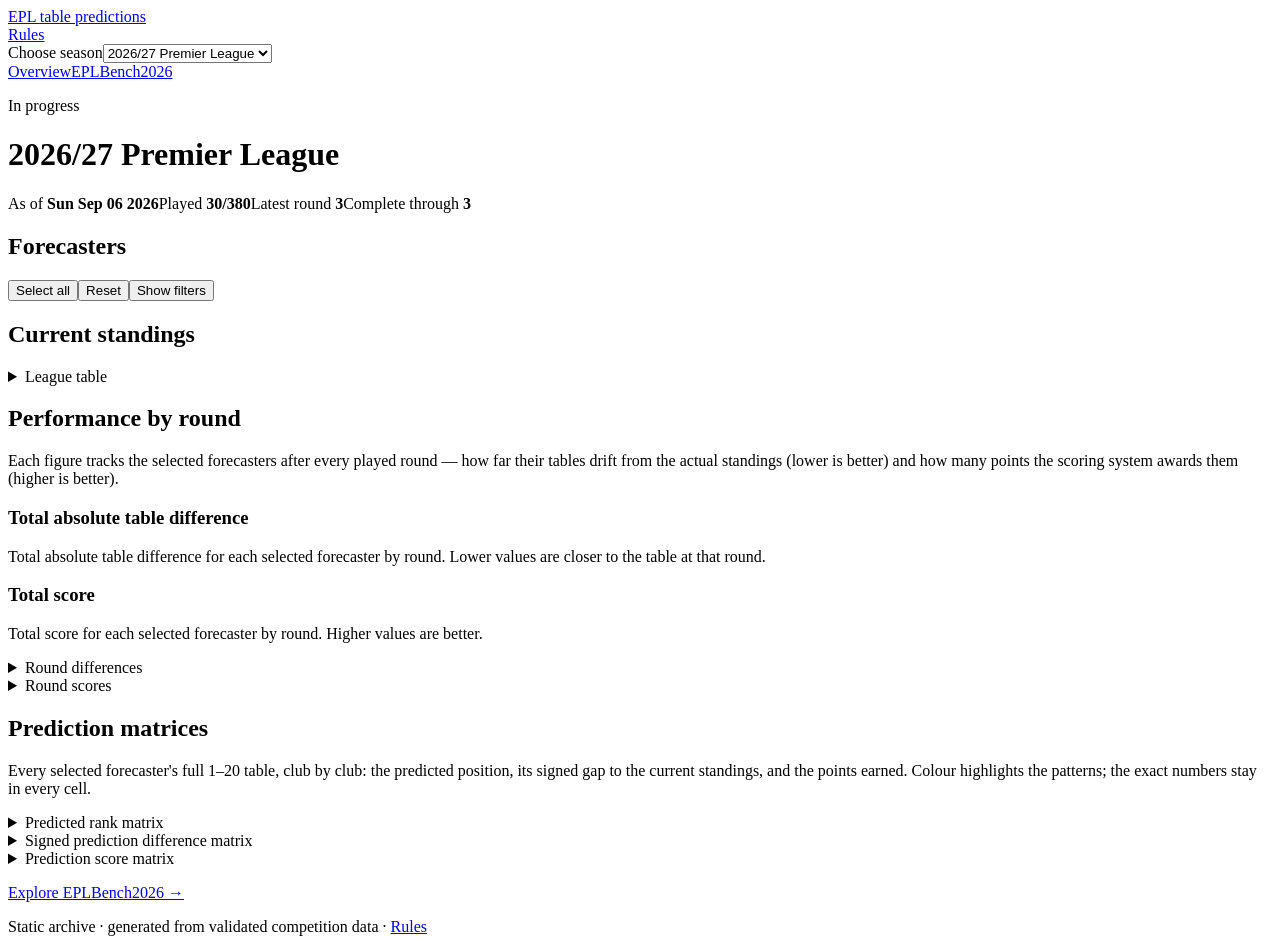
==== seasons/2026-2027/index.html @ a7e426aa "[pages] Deploy site built from 6e72c39" ====
<!DOCTYPE html><html lang="en"><head><meta charset="UTF-8"><meta name="viewport" content="width=device-width"><meta name="description" content="A static archive of Premier League table predictions."><title>2026/27 Premier League</title><link rel="stylesheet" href="/football-predictions-web/_astro/global.COvvmiIE.css"></head><body><header class="site-header"><a class="brand" href="/football-predictions-web/" aria-label="EPL table predictions home">EPL <span>table predictions</span></a><div class="header-actions"><nav class="site-nav" aria-label="Site"><a href="/football-predictions-web/rules/">Rules</a></nav><label class="season-nav"><span class="sr-only">Choose season</span><select data-season-selector><option value="/football-predictions-web/">Choose season</option><option value="/football-predictions-web/seasons/2026-2027/" selected>2026/27 Premier League</option><option value="/football-predictions-web/seasons/2025-2026/">2025/26 Premier League</option><option value="/football-predictions-web/seasons/2024-2025/">2024/25 Premier League</option><option value="/football-predictions-web/seasons/2023-2024/">2023/24 Premier League</option><option value="/football-predictions-web/seasons/2022-2023/">2022/23 Premier League</option><option value="/football-predictions-web/seasons/2020-2021/">2020/21 Premier League</option><option value="/football-predictions-web/seasons/2015-2016/">2015/16 Premier League</option><option value="/football-predictions-web/seasons/2014-2015/">2014/15 Premier League</option><option value="/football-predictions-web/seasons/2013-2014/">2013/14 Premier League</option></select></label></div></header><main><nav class="page-nav" aria-label="Season sections"><a href="/football-predictions-web/seasons/2026-2027/#overview">Overview</a><a href="/football-predictions-web/seasons/2026-2027/ai/">EPLBench2026</a></nav><header id="overview"><p class="eyebrow">In progress</p><h1>2026/27 Premier League</h1><div class="summary"><span>As of <strong>Sun Sep 06 2026</strong></span><span>Played <strong>30/380</strong></span><span>Latest round <strong>3</strong></span><span>Complete through <strong>3</strong></span></div></header><section class="controls" aria-labelledby="forecaster-heading"><div class="actions"><h2 id="forecaster-heading" class="sr-only">Forecasters</h2><button type="button" data-select-all>Select all</button><button type="button" data-reset>Reset</button><button type="button" data-drawer aria-expanded="false" aria-controls="forecaster-filters">Show filters</button></div><div id="forecaster-filters" class="groups" data-forecasters data-default="human" data-valid="nick,joel,tom,m-a,tildsy,mitch,pat,ken,pedro,gemini,last-year,ai-anthropic-claude-opus-4-8,ai-anthropic-claude-opus-5-anthropic-claude-opus-5,ai-google-gemini-3-7-flash,ai-moonshotai-kimi-k3,ai-anthropic-claude-opus-5-old-anthropic-claude-opus-5,ai-openai-gpt-5-5,ai-openai-gpt-5-6-sol,ai-openai-gpt-5-6-terra,ai-qwen-qwen3-8-2-4t-a95b,ai-x-ai-grok-4-5,ai-x-ai-grok-4-6,ai-z-ai-glm-5-3" hidden><fieldset class="group"><legend>Humans</legend><div class="group-actions"><button type="button" data-group-select="human">All</button><button type="button" data-group-clear="human">Clear</button></div><label><input type="checkbox" value="nick" data-forecaster-group="human" checked> Nick</label><label><input type="checkbox" value="joel" data-forecaster-group="human" checked> Joel</label><label><input type="checkbox" value="tom" data-forecaster-group="human" checked> Tom</label><label><input type="checkbox" value="m-a" data-forecaster-group="human" checked> M-A</label><label><input type="checkbox" value="tildsy" data-forecaster-group="human" checked> Tildsy</label><label><input type="checkbox" value="mitch" data-forecaster-group="human" checked> Mitch</label><label><input type="checkbox" value="pat" data-forecaster-group="human" checked> Pat</label><label><input type="checkbox" value="ken" data-forecaster-group="human" checked> Ken</label><label><input type="checkbox" value="pedro" data-forecaster-group="human" checked> Pedro</label></fieldset><fieldset class="group"><legend>Historical reference</legend><div class="group-actions"><button type="button" data-group-select="historical">All</button><button type="button" data-group-clear="historical">Clear</button></div><label><input type="checkbox" value="last-year" data-forecaster-group="historical"> Last Year</label></fieldset><fieldset class="group"><legend>AI forecasts</legend><div class="group-actions"><button type="button" data-group-select="ai">All</button><button type="button" data-group-clear="ai">Clear</button></div><label><input type="checkbox" value="gemini" data-forecaster-group="ai"> Gemini</label><label title="Anthropic: Claude Opus 4.8 · run anthropic--claude-opus-4.8"><input type="checkbox" value="ai-anthropic-claude-opus-4-8" data-forecaster-group="ai"> Opus 4.8<span class="sr-only"> (Anthropic: Claude Opus 4.8)</span></label><label title="Claude Opus 5 · run anthropic--claude-opus-5"><input type="checkbox" value="ai-anthropic-claude-opus-5-anthropic-claude-opus-5" data-forecaster-group="ai"> Opus 5<span class="sr-only"> (Claude Opus 5)</span></label><label title="Google: Gemini 3.7 Flash · run google--gemini-3.7-flash"><input type="checkbox" value="ai-google-gemini-3-7-flash" data-forecaster-group="ai"> Gemini 3.7 Flash<span class="sr-only"> (Google: Gemini 3.7 Flash)</span></label><label title="MoonshotAI: Kimi K3 · run moonshotai--kimi-k3"><input type="checkbox" value="ai-moonshotai-kimi-k3" data-forecaster-group="ai"> Kimi K3<span class="sr-only"> (MoonshotAI: Kimi K3)</span></label><label title="Claude Opus 5 (earlier run) · run old--anthropic--claude-opus-5"><input type="checkbox" value="ai-anthropic-claude-opus-5-old-anthropic-claude-opus-5" data-forecaster-group="ai"> Opus 5†<span class="sr-only"> (Claude Opus 5 (earlier run))</span></label><label title="OpenAI: GPT-5.5 · run openai--gpt-5.5"><input type="checkbox" value="ai-openai-gpt-5-5" data-forecaster-group="ai"> GPT-5.5<span class="sr-only"> (OpenAI: GPT-5.5)</span></label><label title="OpenAI: GPT-5.6 Sol · run openai--gpt-5.6-sol"><input type="checkbox" value="ai-openai-gpt-5-6-sol" data-forecaster-group="ai"> GPT-5.6 Sol<span class="sr-only"> (OpenAI: GPT-5.6 Sol)</span></label><label title="OpenAI: GPT-5.6 Terra · run openai--gpt-5.6-terra"><input type="checkbox" value="ai-openai-gpt-5-6-terra" data-forecaster-group="ai"> GPT-5.6 Terra<span class="sr-only"> (OpenAI: GPT-5.6 Terra)</span></label><label title="Qwen: Qwen3.8 2.4T A95B · run qwen--qwen3.8-2.4t-a95b"><input type="checkbox" value="ai-qwen-qwen3-8-2-4t-a95b" data-forecaster-group="ai"> Qwen3.8 2.4T<span class="sr-only"> (Qwen: Qwen3.8 2.4T A95B)</span></label><label title="SpaceXAI: Grok 4.5 · run x-ai--grok-4.5"><input type="checkbox" value="ai-x-ai-grok-4-5" data-forecaster-group="ai"> Grok 4.5<span class="sr-only"> (SpaceXAI: Grok 4.5)</span></label><label title="SpaceXAI: Grok 4.6 · run x-ai--grok-4.6"><input type="checkbox" value="ai-x-ai-grok-4-6" data-forecaster-group="ai"> Grok 4.6<span class="sr-only"> (SpaceXAI: Grok 4.6)</span></label><label title="Z.ai: GLM 5.3 · run z-ai--glm-5.3"><input type="checkbox" value="ai-z-ai-glm-5-3" data-forecaster-group="ai"> GLM 5.3<span class="sr-only"> (Z.ai: GLM 5.3)</span></label></fieldset></div><p class="live" aria-live="polite" data-announcement></p></section><section aria-labelledby="standings-title"><h2 id="standings-title">Current standings</h2><details class="table-disclosure"><summary>League table</summary><div class="table-wrap standings-table-wrap" role="region" aria-label="Current league standings" tabindex="0"><table class="standings-table"><caption>Current league standings as of Sun Sep 06 2026</caption><thead><tr><th scope="col">Rank</th><th scope="col">Team</th><th scope="col">Played</th><th scope="col">W</th><th scope="col">D</th><th scope="col">L</th><th scope="col">GF</th><th scope="col">GA</th><th scope="col">GD</th><th scope="col">Points</th></tr></thead><tbody><tr><td>1</td><th scope="row">Manchester City</th><td>3</td><td>3</td><td>0</td><td>0</td><td>7</td><td>2</td><td>5</td><td><strong>9</strong></td></tr><tr><td>2</td><th scope="row">Arsenal</th><td>3</td><td>3</td><td>0</td><td>0</td><td>6</td><td>1</td><td>5</td><td><strong>9</strong></td></tr><tr><td>3</td><th scope="row">Hull City</th><td>3</td><td>2</td><td>1</td><td>0</td><td>3</td><td>0</td><td>3</td><td><strong>7</strong></td></tr><tr><td>4</td><th scope="row">Chelsea</th><td>3</td><td>2</td><td>0</td><td>1</td><td>8</td><td>7</td><td>1</td><td><strong>6</strong></td></tr><tr><td>5</td><th scope="row">Brentford</th><td>3</td><td>1</td><td>2</td><td>0</td><td>5</td><td>2</td><td>3</td><td><strong>5</strong></td></tr><tr><td>6</td><th scope="row">Liverpool</th><td>3</td><td>1</td><td>2</td><td>0</td><td>6</td><td>4</td><td>2</td><td><strong>5</strong></td></tr><tr><td>7</td><th scope="row">Newcastle United</th><td>3</td><td>1</td><td>2</td><td>0</td><td>6</td><td>4</td><td>2</td><td><strong>5</strong></td></tr><tr><td>8</td><th scope="row">Everton</th><td>3</td><td>1</td><td>2</td><td>0</td><td>5</td><td>3</td><td>2</td><td><strong>5</strong></td></tr><tr><td>9</td><th scope="row">Leeds United</th><td>3</td><td>1</td><td>2</td><td>0</td><td>3</td><td>2</td><td>1</td><td><strong>5</strong></td></tr><tr><td>10</td><th scope="row">Brighton &amp; Hove Albion</th><td>3</td><td>1</td><td>1</td><td>1</td><td>8</td><td>5</td><td>3</td><td><strong>4</strong></td></tr><tr><td>11</td><th scope="row">Manchester United</th><td>3</td><td>1</td><td>1</td><td>1</td><td>7</td><td>6</td><td>1</td><td><strong>4</strong></td></tr><tr><td>12</td><th scope="row">Sunderland</th><td>3</td><td>1</td><td>1</td><td>1</td><td>3</td><td>3</td><td>0</td><td><strong>4</strong></td></tr><tr><td>13</td><th scope="row">Crystal Palace</th><td>3</td><td>1</td><td>0</td><td>2</td><td>4</td><td>8</td><td>-4</td><td><strong>3</strong></td></tr><tr><td>14</td><th scope="row">Ipswich Town</th><td>3</td><td>1</td><td>0</td><td>2</td><td>4</td><td>8</td><td>-4</td><td><strong>3</strong></td></tr><tr><td>15</td><th scope="row">AFC Bournemouth</th><td>3</td><td>0</td><td>2</td><td>1</td><td>4</td><td>5</td><td>-1</td><td><strong>2</strong></td></tr><tr><td>16</td><th scope="row">Nottingham Forest</th><td>3</td><td>0</td><td>2</td><td>1</td><td>2</td><td>3</td><td>-1</td><td><strong>2</strong></td></tr><tr><td>17</td><th scope="row">Aston Villa</th><td>3</td><td>0</td><td>1</td><td>2</td><td>0</td><td>5</td><td>-5</td><td><strong>1</strong></td></tr><tr><td>18</td><th scope="row">Tottenham Hotspur</th><td>3</td><td>0</td><td>1</td><td>2</td><td>0</td><td>5</td><td>-5</td><td><strong>1</strong></td></tr><tr><td>19</td><th scope="row">Fulham</th><td>3</td><td>0</td><td>0</td><td>3</td><td>4</td><td>7</td><td>-3</td><td><strong>0</strong></td></tr><tr><td>20</td><th scope="row">Coventry City</th><td>3</td><td>0</td><td>0</td><td>3</td><td>0</td><td>5</td><td>-5</td><td><strong>0</strong></td></tr></tbody></table></div></details></section><section aria-labelledby="charts-title"><h2 id="charts-title">Performance by round</h2><p>Each figure tracks the selected forecasters after every played round — how far their tables drift from the actual standings (lower is better) and how many points the scoring system awards them (higher is better).</p><div class="split"><div><h3>Total absolute table difference</h3><p class="sr-only" id="difference-description">Total absolute table difference for each selected forecaster by round. Lower values are closer to the table at that round.</p><div class="card chart" role="group" aria-label="Total absolute table difference by round" aria-describedby="difference-description" data-chart="difference" data-rounds="[{&quot;round&quot;:1,&quot;complete&quot;:true,&quot;absoluteDifference&quot;:{&quot;nick&quot;:130,&quot;joel&quot;:136,&quot;tom&quot;:126,&quot;m-a&quot;:136,&quot;tildsy&quot;:130,&quot;mitch&quot;:126,&quot;pat&quot;:116,&quot;ken&quot;:130,&quot;pedro&quot;:130,&quot;gemini&quot;:128,&quot;last-year&quot;:120,&quot;ai-anthropic-claude-opus-4-8&quot;:134,&quot;ai-anthropic-claude-opus-5-anthropic-claude-opus-5&quot;:114,&quot;ai-google-gemini-3-7-flash&quot;:130,&quot;ai-moonshotai-kimi-k3&quot;:122,&quot;ai-anthropic-claude-opus-5-old-anthropic-claude-opus-5&quot;:128,&quot;ai-openai-gpt-5-5&quot;:130,&quot;ai-openai-gpt-5-6-sol&quot;:128,&quot;ai-openai-gpt-5-6-terra&quot;:134,&quot;ai-qwen-qwen3-8-2-4t-a95b&quot;:132,&quot;ai-x-ai-grok-4-5&quot;:134,&quot;ai-x-ai-grok-4-6&quot;:134,&quot;ai-z-ai-glm-5-3&quot;:114},&quot;totalScores&quot;:{&quot;nick&quot;:811,&quot;joel&quot;:785,&quot;tom&quot;:872,&quot;m-a&quot;:799,&quot;tildsy&quot;:836,&quot;mitch&quot;:918,&quot;pat&quot;:983,&quot;ken&quot;:828,&quot;pedro&quot;:788,&quot;gemini&quot;:854,&quot;last-year&quot;:928,&quot;ai-anthropic-claude-opus-4-8&quot;:814,&quot;ai-anthropic-claude-opus-5-anthropic-claude-opus-5&quot;:965,&quot;ai-google-gemini-3-7-flash&quot;:860,&quot;ai-moonshotai-kimi-k3&quot;:902,&quot;ai-anthropic-claude-opus-5-old-anthropic-claude-opus-5&quot;:837,&quot;ai-openai-gpt-5-5&quot;:855,&quot;ai-openai-gpt-5-6-sol&quot;:839,&quot;ai-openai-gpt-5-6-terra&quot;:798,&quot;ai-qwen-qwen3-8-2-4t-a95b&quot;:828,&quot;ai-x-ai-grok-4-5&quot;:813,&quot;ai-x-ai-grok-4-6&quot;:810,&quot;ai-z-ai-glm-5-3&quot;:987}},{&quot;round&quot;:2,&quot;complete&quot;:true,&quot;absoluteDifference&quot;:{&quot;nick&quot;:114,&quot;joel&quot;:112,&quot;tom&quot;:100,&quot;m-a&quot;:106,&quot;tildsy&quot;:114,&quot;mitch&quot;:106,&quot;pat&quot;:110,&quot;ken&quot;:112,&quot;pedro&quot;:110,&quot;gemini&quot;:110,&quot;last-year&quot;:110,&quot;ai-anthropic-claude-opus-4-8&quot;:112,&quot;ai-anthropic-claude-opus-5-anthropic-claude-opus-5&quot;:102,&quot;ai-google-gemini-3-7-flash&quot;:110,&quot;ai-moonshotai-kimi-k3&quot;:104,&quot;ai-anthropic-claude-opus-5-old-anthropic-claude-opus-5&quot;:112,&quot;ai-openai-gpt-5-5&quot;:110,&quot;ai-openai-gpt-5-6-sol&quot;:108,&quot;ai-openai-gpt-5-6-terra&quot;:112,&quot;ai-qwen-qwen3-8-2-4t-a95b&quot;:102,&quot;ai-x-ai-grok-4-5&quot;:104,&quot;ai-x-ai-grok-4-6&quot;:116,&quot;ai-z-ai-glm-5-3&quot;:102},&quot;totalScores&quot;:{&quot;nick&quot;:945,&quot;joel&quot;:905,&quot;tom&quot;:1076,&quot;m-a&quot;:1008,&quot;tildsy&quot;:944,&quot;mitch&quot;:1030,&quot;pat&quot;:953,&quot;ken&quot;:918,&quot;pedro&quot;:985,&quot;gemini&quot;:972,&quot;last-year&quot;:934,&quot;ai-anthropic-claude-opus-4-8&quot;:960,&quot;ai-anthropic-claude-opus-5-anthropic-claude-opus-5&quot;:1032,&quot;ai-google-gemini-3-7-flash&quot;:1013,&quot;ai-moonshotai-kimi-k3&quot;:1013,&quot;ai-anthropic-claude-opus-5-old-anthropic-claude-opus-5&quot;:971,&quot;ai-openai-gpt-5-5&quot;:1016,&quot;ai-openai-gpt-5-6-sol&quot;:1010,&quot;ai-openai-gpt-5-6-terra&quot;:1007,&quot;ai-qwen-qwen3-8-2-4t-a95b&quot;:1072,&quot;ai-x-ai-grok-4-5&quot;:1030,&quot;ai-x-ai-grok-4-6&quot;:965,&quot;ai-z-ai-glm-5-3&quot;:991}},{&quot;round&quot;:3,&quot;complete&quot;:true,&quot;absoluteDifference&quot;:{&quot;nick&quot;:110,&quot;joel&quot;:92,&quot;tom&quot;:90,&quot;m-a&quot;:92,&quot;tildsy&quot;:98,&quot;mitch&quot;:102,&quot;pat&quot;:100,&quot;ken&quot;:94,&quot;pedro&quot;:108,&quot;gemini&quot;:98,&quot;last-year&quot;:100,&quot;ai-anthropic-claude-opus-4-8&quot;:98,&quot;ai-anthropic-claude-opus-5-anthropic-claude-opus-5&quot;:94,&quot;ai-google-gemini-3-7-flash&quot;:96,&quot;ai-moonshotai-kimi-k3&quot;:88,&quot;ai-anthropic-claude-opus-5-old-anthropic-claude-opus-5&quot;:98,&quot;ai-openai-gpt-5-5&quot;:96,&quot;ai-openai-gpt-5-6-sol&quot;:98,&quot;ai-openai-gpt-5-6-terra&quot;:100,&quot;ai-qwen-qwen3-8-2-4t-a95b&quot;:86,&quot;ai-x-ai-grok-4-5&quot;:92,&quot;ai-x-ai-grok-4-6&quot;:102,&quot;ai-z-ai-glm-5-3&quot;:92},&quot;totalScores&quot;:{&quot;nick&quot;:932,&quot;joel&quot;:1073,&quot;tom&quot;:1148,&quot;m-a&quot;:1095,&quot;tildsy&quot;:1041,&quot;mitch&quot;:982,&quot;pat&quot;:990,&quot;ken&quot;:1099,&quot;pedro&quot;:944,&quot;gemini&quot;:1047,&quot;last-year&quot;:1016,&quot;ai-anthropic-claude-opus-4-8&quot;:1040,&quot;ai-anthropic-claude-opus-5-anthropic-claude-opus-5&quot;:1055,&quot;ai-google-gemini-3-7-flash&quot;:1048,&quot;ai-moonshotai-kimi-k3&quot;:1121,&quot;ai-anthropic-claude-opus-5-old-anthropic-claude-opus-5&quot;:1026,&quot;ai-openai-gpt-5-5&quot;:1052,&quot;ai-openai-gpt-5-6-sol&quot;:1006,&quot;ai-openai-gpt-5-6-terra&quot;:997,&quot;ai-qwen-qwen3-8-2-4t-a95b&quot;:1155,&quot;ai-x-ai-grok-4-5&quot;:1099,&quot;ai-x-ai-grok-4-6&quot;:990,&quot;ai-z-ai-glm-5-3&quot;:1057}}]" data-forecasters="[{&quot;id&quot;:&quot;nick&quot;,&quot;label&quot;:&quot;Nick&quot;,&quot;kind&quot;:&quot;human&quot;,&quot;order&quot;:1,&quot;source&quot;:&quot;predictions&quot;},{&quot;id&quot;:&quot;joel&quot;,&quot;label&quot;:&quot;Joel&quot;,&quot;kind&quot;:&quot;human&quot;,&quot;order&quot;:3,&quot;source&quot;:&quot;predictions&quot;},{&quot;id&quot;:&quot;tom&quot;,&quot;label&quot;:&quot;Tom&quot;,&quot;kind&quot;:&quot;human&quot;,&quot;order&quot;:10,&quot;source&quot;:&quot;predictions&quot;},{&quot;id&quot;:&quot;m-a&quot;,&quot;label&quot;:&quot;M-A&quot;,&quot;kind&quot;:&quot;human&quot;,&quot;order&quot;:9,&quot;source&quot;:&quot;predictions&quot;},{&quot;id&quot;:&quot;tildsy&quot;,&quot;label&quot;:&quot;Tildsy&quot;,&quot;kind&quot;:&quot;human&quot;,&quot;order&quot;:15,&quot;source&quot;:&quot;predictions&quot;},{&quot;id&quot;:&quot;mitch&quot;,&quot;label&quot;:&quot;Mitch&quot;,&quot;kind&quot;:&quot;human&quot;,&quot;order&quot;:11,&quot;source&quot;:&quot;predictions&quot;},{&quot;id&quot;:&quot;pat&quot;,&quot;label&quot;:&quot;Pat&quot;,&quot;kind&quot;:&quot;human&quot;,&quot;order&quot;:12,&quot;source&quot;:&quot;predictions&quot;},{&quot;id&quot;:&quot;ken&quot;,&quot;label&quot;:&quot;Ken&quot;,&quot;kind&quot;:&quot;human&quot;,&quot;order&quot;:13,&quot;source&quot;:&quot;predictions&quot;},{&quot;id&quot;:&quot;pedro&quot;,&quot;label&quot;:&quot;Pedro&quot;,&quot;kind&quot;:&quot;human&quot;,&quot;order&quot;:14,&quot;source&quot;:&quot;predictions&quot;},{&quot;id&quot;:&quot;gemini&quot;,&quot;label&quot;:&quot;Gemini&quot;,&quot;kind&quot;:&quot;ai&quot;,&quot;order&quot;:25,&quot;source&quot;:&quot;predictions&quot;},{&quot;id&quot;:&quot;last-year&quot;,&quot;label&quot;:&quot;Last Year&quot;,&quot;kind&quot;:&quot;historical&quot;,&quot;order&quot;:23,&quot;source&quot;:&quot;predictions&quot;},{&quot;id&quot;:&quot;ai-anthropic-claude-opus-4-8&quot;,&quot;label&quot;:&quot;Opus 4.8&quot;,&quot;kind&quot;:&quot;ai&quot;,&quot;order&quot;:26,&quot;source&quot;:&quot;ai&quot;,&quot;runId&quot;:&quot;anthropic--claude-opus-4.8&quot;,&quot;shortName&quot;:&quot;Opus 4.8&quot;,&quot;fullLabel&quot;:&quot;Anthropic: Claude Opus 4.8&quot;},{&quot;id&quot;:&quot;ai-anthropic-claude-opus-5-anthropic-claude-opus-5&quot;,&quot;label&quot;:&quot;Opus 5&quot;,&quot;kind&quot;:&quot;ai&quot;,&quot;order&quot;:27,&quot;source&quot;:&quot;ai&quot;,&quot;runId&quot;:&quot;anthropic--claude-opus-5&quot;,&quot;shortName&quot;:&quot;Opus 5&quot;,&quot;fullLabel&quot;:&quot;Claude Opus 5&quot;},{&quot;id&quot;:&quot;ai-google-gemini-3-7-flash&quot;,&quot;label&quot;:&quot;Gemini 3.7 Flash&quot;,&quot;kind&quot;:&quot;ai&quot;,&quot;order&quot;:29,&quot;source&quot;:&quot;ai&quot;,&quot;runId&quot;:&quot;google--gemini-3.7-flash&quot;,&quot;shortName&quot;:&quot;Gemini 3.7 Flash&quot;,&quot;fullLabel&quot;:&quot;Google: Gemini 3.7 Flash&quot;},{&quot;id&quot;:&quot;ai-moonshotai-kimi-k3&quot;,&quot;label&quot;:&quot;Kimi K3&quot;,&quot;kind&quot;:&quot;ai&quot;,&quot;order&quot;:30,&quot;source&quot;:&quot;ai&quot;,&quot;runId&quot;:&quot;moonshotai--kimi-k3&quot;,&quot;shortName&quot;:&quot;Kimi K3&quot;,&quot;fullLabel&quot;:&quot;MoonshotAI: Kimi K3&quot;},{&quot;id&quot;:&quot;ai-anthropic-claude-opus-5-old-anthropic-claude-opus-5&quot;,&quot;label&quot;:&quot;Opus 5†&quot;,&quot;kind&quot;:&quot;ai&quot;,&quot;order&quot;:28,&quot;source&quot;:&quot;ai&quot;,&quot;runId&quot;:&quot;old--anthropic--claude-opus-5&quot;,&quot;shortName&quot;:&quot;Opus 5†&quot;,&quot;fullLabel&quot;:&quot;Claude Opus 5 (earlier run)&quot;},{&quot;id&quot;:&quot;ai-openai-gpt-5-5&quot;,&quot;label&quot;:&quot;GPT-5.5&quot;,&quot;kind&quot;:&quot;ai&quot;,&quot;order&quot;:31,&quot;source&quot;:&quot;ai&quot;,&quot;runId&quot;:&quot;openai--gpt-5.5&quot;,&quot;shortName&quot;:&quot;GPT-5.5&quot;,&quot;fullLabel&quot;:&quot;OpenAI: GPT-5.5&quot;},{&quot;id&quot;:&quot;ai-openai-gpt-5-6-sol&quot;,&quot;label&quot;:&quot;GPT-5.6 Sol&quot;,&quot;kind&quot;:&quot;ai&quot;,&quot;order&quot;:32,&quot;source&quot;:&quot;ai&quot;,&quot;runId&quot;:&quot;openai--gpt-5.6-sol&quot;,&quot;shortName&quot;:&quot;GPT-5.6 Sol&quot;,&quot;fullLabel&quot;:&quot;OpenAI: GPT-5.6 Sol&quot;},{&quot;id&quot;:&quot;ai-openai-gpt-5-6-terra&quot;,&quot;label&quot;:&quot;GPT-5.6 Terra&quot;,&quot;kind&quot;:&quot;ai&quot;,&quot;order&quot;:33,&quot;source&quot;:&quot;ai&quot;,&quot;runId&quot;:&quot;openai--gpt-5.6-terra&quot;,&quot;shortName&quot;:&quot;GPT-5.6 Terra&quot;,&quot;fullLabel&quot;:&quot;OpenAI: GPT-5.6 Terra&quot;},{&quot;id&quot;:&quot;ai-qwen-qwen3-8-2-4t-a95b&quot;,&quot;label&quot;:&quot;Qwen3.8 2.4T&quot;,&quot;kind&quot;:&quot;ai&quot;,&quot;order&quot;:34,&quot;source&quot;:&quot;ai&quot;,&quot;runId&quot;:&quot;qwen--qwen3.8-2.4t-a95b&quot;,&quot;shortName&quot;:&quot;Qwen3.8 2.4T&quot;,&quot;fullLabel&quot;:&quot;Qwen: Qwen3.8 2.4T A95B&quot;},{&quot;id&quot;:&quot;ai-x-ai-grok-4-5&quot;,&quot;label&quot;:&quot;Grok 4.5&quot;,&quot;kind&quot;:&quot;ai&quot;,&quot;order&quot;:35,&quot;source&quot;:&quot;ai&quot;,&quot;runId&quot;:&quot;x-ai--grok-4.5&quot;,&quot;shortName&quot;:&quot;Grok 4.5&quot;,&quot;fullLabel&quot;:&quot;SpaceXAI: Grok 4.5&quot;},{&quot;id&quot;:&quot;ai-x-ai-grok-4-6&quot;,&quot;label&quot;:&quot;Grok 4.6&quot;,&quot;kind&quot;:&quot;ai&quot;,&quot;order&quot;:36,&quot;source&quot;:&quot;ai&quot;,&quot;runId&quot;:&quot;x-ai--grok-4.6&quot;,&quot;shortName&quot;:&quot;Grok 4.6&quot;,&quot;fullLabel&quot;:&quot;SpaceXAI: Grok 4.6&quot;},{&quot;id&quot;:&quot;ai-z-ai-glm-5-3&quot;,&quot;label&quot;:&quot;GLM 5.3&quot;,&quot;kind&quot;:&quot;ai&quot;,&quot;order&quot;:37,&quot;source&quot;:&quot;ai&quot;,&quot;runId&quot;:&quot;z-ai--glm-5.3&quot;,&quot;shortName&quot;:&quot;GLM 5.3&quot;,&quot;fullLabel&quot;:&quot;Z.ai: GLM 5.3&quot;}]"></div></div><div><h3>Total score</h3><p class="sr-only" id="score-description">Total score for each selected forecaster by round. Higher values are better.</p><div class="card chart" role="group" aria-label="Total score by round" aria-describedby="score-description" data-chart="score" data-rounds="[{&quot;round&quot;:1,&quot;complete&quot;:true,&quot;absoluteDifference&quot;:{&quot;nick&quot;:130,&quot;joel&quot;:136,&quot;tom&quot;:126,&quot;m-a&quot;:136,&quot;tildsy&quot;:130,&quot;mitch&quot;:126,&quot;pat&quot;:116,&quot;ken&quot;:130,&quot;pedro&quot;:130,&quot;gemini&quot;:128,&quot;last-year&quot;:120,&quot;ai-anthropic-claude-opus-4-8&quot;:134,&quot;ai-anthropic-claude-opus-5-anthropic-claude-opus-5&quot;:114,&quot;ai-google-gemini-3-7-flash&quot;:130,&quot;ai-moonshotai-kimi-k3&quot;:122,&quot;ai-anthropic-claude-opus-5-old-anthropic-claude-opus-5&quot;:128,&quot;ai-openai-gpt-5-5&quot;:130,&quot;ai-openai-gpt-5-6-sol&quot;:128,&quot;ai-openai-gpt-5-6-terra&quot;:134,&quot;ai-qwen-qwen3-8-2-4t-a95b&quot;:132,&quot;ai-x-ai-grok-4-5&quot;:134,&quot;ai-x-ai-grok-4-6&quot;:134,&quot;ai-z-ai-glm-5-3&quot;:114},&quot;totalScores&quot;:{&quot;nick&quot;:811,&quot;joel&quot;:785,&quot;tom&quot;:872,&quot;m-a&quot;:799,&quot;tildsy&quot;:836,&quot;mitch&quot;:918,&quot;pat&quot;:983,&quot;ken&quot;:828,&quot;pedro&quot;:788,&quot;gemini&quot;:854,&quot;last-year&quot;:928,&quot;ai-anthropic-claude-opus-4-8&quot;:814,&quot;ai-anthropic-claude-opus-5-anthropic-claude-opus-5&quot;:965,&quot;ai-google-gemini-3-7-flash&quot;:860,&quot;ai-moonshotai-kimi-k3&quot;:902,&quot;ai-anthropic-claude-opus-5-old-anthropic-claude-opus-5&quot;:837,&quot;ai-openai-gpt-5-5&quot;:855,&quot;ai-openai-gpt-5-6-sol&quot;:839,&quot;ai-openai-gpt-5-6-terra&quot;:798,&quot;ai-qwen-qwen3-8-2-4t-a95b&quot;:828,&quot;ai-x-ai-grok-4-5&quot;:813,&quot;ai-x-ai-grok-4-6&quot;:810,&quot;ai-z-ai-glm-5-3&quot;:987}},{&quot;round&quot;:2,&quot;complete&quot;:true,&quot;absoluteDifference&quot;:{&quot;nick&quot;:114,&quot;joel&quot;:112,&quot;tom&quot;:100,&quot;m-a&quot;:106,&quot;tildsy&quot;:114,&quot;mitch&quot;:106,&quot;pat&quot;:110,&quot;ken&quot;:112,&quot;pedro&quot;:110,&quot;gemini&quot;:110,&quot;last-year&quot;:110,&quot;ai-anthropic-claude-opus-4-8&quot;:112,&quot;ai-anthropic-claude-opus-5-anthropic-claude-opus-5&quot;:102,&quot;ai-google-gemini-3-7-flash&quot;:110,&quot;ai-moonshotai-kimi-k3&quot;:104,&quot;ai-anthropic-claude-opus-5-old-anthropic-claude-opus-5&quot;:112,&quot;ai-openai-gpt-5-5&quot;:110,&quot;ai-openai-gpt-5-6-sol&quot;:108,&quot;ai-openai-gpt-5-6-terra&quot;:112,&quot;ai-qwen-qwen3-8-2-4t-a95b&quot;:102,&quot;ai-x-ai-grok-4-5&quot;:104,&quot;ai-x-ai-grok-4-6&quot;:116,&quot;ai-z-ai-glm-5-3&quot;:102},&quot;totalScores&quot;:{&quot;nick&quot;:945,&quot;joel&quot;:905,&quot;tom&quot;:1076,&quot;m-a&quot;:1008,&quot;tildsy&quot;:944,&quot;mitch&quot;:1030,&quot;pat&quot;:953,&quot;ken&quot;:918,&quot;pedro&quot;:985,&quot;gemini&quot;:972,&quot;last-year&quot;:934,&quot;ai-anthropic-claude-opus-4-8&quot;:960,&quot;ai-anthropic-claude-opus-5-anthropic-claude-opus-5&quot;:1032,&quot;ai-google-gemini-3-7-flash&quot;:1013,&quot;ai-moonshotai-kimi-k3&quot;:1013,&quot;ai-anthropic-claude-opus-5-old-anthropic-claude-opus-5&quot;:971,&quot;ai-openai-gpt-5-5&quot;:1016,&quot;ai-openai-gpt-5-6-sol&quot;:1010,&quot;ai-openai-gpt-5-6-terra&quot;:1007,&quot;ai-qwen-qwen3-8-2-4t-a95b&quot;:1072,&quot;ai-x-ai-grok-4-5&quot;:1030,&quot;ai-x-ai-grok-4-6&quot;:965,&quot;ai-z-ai-glm-5-3&quot;:991}},{&quot;round&quot;:3,&quot;complete&quot;:true,&quot;absoluteDifference&quot;:{&quot;nick&quot;:110,&quot;joel&quot;:92,&quot;tom&quot;:90,&quot;m-a&quot;:92,&quot;tildsy&quot;:98,&quot;mitch&quot;:102,&quot;pat&quot;:100,&quot;ken&quot;:94,&quot;pedro&quot;:108,&quot;gemini&quot;:98,&quot;last-year&quot;:100,&quot;ai-anthropic-claude-opus-4-8&quot;:98,&quot;ai-anthropic-claude-opus-5-anthropic-claude-opus-5&quot;:94,&quot;ai-google-gemini-3-7-flash&quot;:96,&quot;ai-moonshotai-kimi-k3&quot;:88,&quot;ai-anthropic-claude-opus-5-old-anthropic-claude-opus-5&quot;:98,&quot;ai-openai-gpt-5-5&quot;:96,&quot;ai-openai-gpt-5-6-sol&quot;:98,&quot;ai-openai-gpt-5-6-terra&quot;:100,&quot;ai-qwen-qwen3-8-2-4t-a95b&quot;:86,&quot;ai-x-ai-grok-4-5&quot;:92,&quot;ai-x-ai-grok-4-6&quot;:102,&quot;ai-z-ai-glm-5-3&quot;:92},&quot;totalScores&quot;:{&quot;nick&quot;:932,&quot;joel&quot;:1073,&quot;tom&quot;:1148,&quot;m-a&quot;:1095,&quot;tildsy&quot;:1041,&quot;mitch&quot;:982,&quot;pat&quot;:990,&quot;ken&quot;:1099,&quot;pedro&quot;:944,&quot;gemini&quot;:1047,&quot;last-year&quot;:1016,&quot;ai-anthropic-claude-opus-4-8&quot;:1040,&quot;ai-anthropic-claude-opus-5-anthropic-claude-opus-5&quot;:1055,&quot;ai-google-gemini-3-7-flash&quot;:1048,&quot;ai-moonshotai-kimi-k3&quot;:1121,&quot;ai-anthropic-claude-opus-5-old-anthropic-claude-opus-5&quot;:1026,&quot;ai-openai-gpt-5-5&quot;:1052,&quot;ai-openai-gpt-5-6-sol&quot;:1006,&quot;ai-openai-gpt-5-6-terra&quot;:997,&quot;ai-qwen-qwen3-8-2-4t-a95b&quot;:1155,&quot;ai-x-ai-grok-4-5&quot;:1099,&quot;ai-x-ai-grok-4-6&quot;:990,&quot;ai-z-ai-glm-5-3&quot;:1057}}]" data-forecasters="[{&quot;id&quot;:&quot;nick&quot;,&quot;label&quot;:&quot;Nick&quot;,&quot;kind&quot;:&quot;human&quot;,&quot;order&quot;:1,&quot;source&quot;:&quot;predictions&quot;},{&quot;id&quot;:&quot;joel&quot;,&quot;label&quot;:&quot;Joel&quot;,&quot;kind&quot;:&quot;human&quot;,&quot;order&quot;:3,&quot;source&quot;:&quot;predictions&quot;},{&quot;id&quot;:&quot;tom&quot;,&quot;label&quot;:&quot;Tom&quot;,&quot;kind&quot;:&quot;human&quot;,&quot;order&quot;:10,&quot;source&quot;:&quot;predictions&quot;},{&quot;id&quot;:&quot;m-a&quot;,&quot;label&quot;:&quot;M-A&quot;,&quot;kind&quot;:&quot;human&quot;,&quot;order&quot;:9,&quot;source&quot;:&quot;predictions&quot;},{&quot;id&quot;:&quot;tildsy&quot;,&quot;label&quot;:&quot;Tildsy&quot;,&quot;kind&quot;:&quot;human&quot;,&quot;order&quot;:15,&quot;source&quot;:&quot;predictions&quot;},{&quot;id&quot;:&quot;mitch&quot;,&quot;label&quot;:&quot;Mitch&quot;,&quot;kind&quot;:&quot;human&quot;,&quot;order&quot;:11,&quot;source&quot;:&quot;predictions&quot;},{&quot;id&quot;:&quot;pat&quot;,&quot;label&quot;:&quot;Pat&quot;,&quot;kind&quot;:&quot;human&quot;,&quot;order&quot;:12,&quot;source&quot;:&quot;predictions&quot;},{&quot;id&quot;:&quot;ken&quot;,&quot;label&quot;:&quot;Ken&quot;,&quot;kind&quot;:&quot;human&quot;,&quot;order&quot;:13,&quot;source&quot;:&quot;predictions&quot;},{&quot;id&quot;:&quot;pedro&quot;,&quot;label&quot;:&quot;Pedro&quot;,&quot;kind&quot;:&quot;human&quot;,&quot;order&quot;:14,&quot;source&quot;:&quot;predictions&quot;},{&quot;id&quot;:&quot;gemini&quot;,&quot;label&quot;:&quot;Gemini&quot;,&quot;kind&quot;:&quot;ai&quot;,&quot;order&quot;:25,&quot;source&quot;:&quot;predictions&quot;},{&quot;id&quot;:&quot;last-year&quot;,&quot;label&quot;:&quot;Last Year&quot;,&quot;kind&quot;:&quot;historical&quot;,&quot;order&quot;:23,&quot;source&quot;:&quot;predictions&quot;},{&quot;id&quot;:&quot;ai-anthropic-claude-opus-4-8&quot;,&quot;label&quot;:&quot;Opus 4.8&quot;,&quot;kind&quot;:&quot;ai&quot;,&quot;order&quot;:26,&quot;source&quot;:&quot;ai&quot;,&quot;runId&quot;:&quot;anthropic--claude-opus-4.8&quot;,&quot;shortName&quot;:&quot;Opus 4.8&quot;,&quot;fullLabel&quot;:&quot;Anthropic: Claude Opus 4.8&quot;},{&quot;id&quot;:&quot;ai-anthropic-claude-opus-5-anthropic-claude-opus-5&quot;,&quot;label&quot;:&quot;Opus 5&quot;,&quot;kind&quot;:&quot;ai&quot;,&quot;order&quot;:27,&quot;source&quot;:&quot;ai&quot;,&quot;runId&quot;:&quot;anthropic--claude-opus-5&quot;,&quot;shortName&quot;:&quot;Opus 5&quot;,&quot;fullLabel&quot;:&quot;Claude Opus 5&quot;},{&quot;id&quot;:&quot;ai-google-gemini-3-7-flash&quot;,&quot;label&quot;:&quot;Gemini 3.7 Flash&quot;,&quot;kind&quot;:&quot;ai&quot;,&quot;order&quot;:29,&quot;source&quot;:&quot;ai&quot;,&quot;runId&quot;:&quot;google--gemini-3.7-flash&quot;,&quot;shortName&quot;:&quot;Gemini 3.7 Flash&quot;,&quot;fullLabel&quot;:&quot;Google: Gemini 3.7 Flash&quot;},{&quot;id&quot;:&quot;ai-moonshotai-kimi-k3&quot;,&quot;label&quot;:&quot;Kimi K3&quot;,&quot;kind&quot;:&quot;ai&quot;,&quot;order&quot;:30,&quot;source&quot;:&quot;ai&quot;,&quot;runId&quot;:&quot;moonshotai--kimi-k3&quot;,&quot;shortName&quot;:&quot;Kimi K3&quot;,&quot;fullLabel&quot;:&quot;MoonshotAI: Kimi K3&quot;},{&quot;id&quot;:&quot;ai-anthropic-claude-opus-5-old-anthropic-claude-opus-5&quot;,&quot;label&quot;:&quot;Opus 5†&quot;,&quot;kind&quot;:&quot;ai&quot;,&quot;order&quot;:28,&quot;source&quot;:&quot;ai&quot;,&quot;runId&quot;:&quot;old--anthropic--claude-opus-5&quot;,&quot;shortName&quot;:&quot;Opus 5†&quot;,&quot;fullLabel&quot;:&quot;Claude Opus 5 (earlier run)&quot;},{&quot;id&quot;:&quot;ai-openai-gpt-5-5&quot;,&quot;label&quot;:&quot;GPT-5.5&quot;,&quot;kind&quot;:&quot;ai&quot;,&quot;order&quot;:31,&quot;source&quot;:&quot;ai&quot;,&quot;runId&quot;:&quot;openai--gpt-5.5&quot;,&quot;shortName&quot;:&quot;GPT-5.5&quot;,&quot;fullLabel&quot;:&quot;OpenAI: GPT-5.5&quot;},{&quot;id&quot;:&quot;ai-openai-gpt-5-6-sol&quot;,&quot;label&quot;:&quot;GPT-5.6 Sol&quot;,&quot;kind&quot;:&quot;ai&quot;,&quot;order&quot;:32,&quot;source&quot;:&quot;ai&quot;,&quot;runId&quot;:&quot;openai--gpt-5.6-sol&quot;,&quot;shortName&quot;:&quot;GPT-5.6 Sol&quot;,&quot;fullLabel&quot;:&quot;OpenAI: GPT-5.6 Sol&quot;},{&quot;id&quot;:&quot;ai-openai-gpt-5-6-terra&quot;,&quot;label&quot;:&quot;GPT-5.6 Terra&quot;,&quot;kind&quot;:&quot;ai&quot;,&quot;order&quot;:33,&quot;source&quot;:&quot;ai&quot;,&quot;runId&quot;:&quot;openai--gpt-5.6-terra&quot;,&quot;shortName&quot;:&quot;GPT-5.6 Terra&quot;,&quot;fullLabel&quot;:&quot;OpenAI: GPT-5.6 Terra&quot;},{&quot;id&quot;:&quot;ai-qwen-qwen3-8-2-4t-a95b&quot;,&quot;label&quot;:&quot;Qwen3.8 2.4T&quot;,&quot;kind&quot;:&quot;ai&quot;,&quot;order&quot;:34,&quot;source&quot;:&quot;ai&quot;,&quot;runId&quot;:&quot;qwen--qwen3.8-2.4t-a95b&quot;,&quot;shortName&quot;:&quot;Qwen3.8 2.4T&quot;,&quot;fullLabel&quot;:&quot;Qwen: Qwen3.8 2.4T A95B&quot;},{&quot;id&quot;:&quot;ai-x-ai-grok-4-5&quot;,&quot;label&quot;:&quot;Grok 4.5&quot;,&quot;kind&quot;:&quot;ai&quot;,&quot;order&quot;:35,&quot;source&quot;:&quot;ai&quot;,&quot;runId&quot;:&quot;x-ai--grok-4.5&quot;,&quot;shortName&quot;:&quot;Grok 4.5&quot;,&quot;fullLabel&quot;:&quot;SpaceXAI: Grok 4.5&quot;},{&quot;id&quot;:&quot;ai-x-ai-grok-4-6&quot;,&quot;label&quot;:&quot;Grok 4.6&quot;,&quot;kind&quot;:&quot;ai&quot;,&quot;order&quot;:36,&quot;source&quot;:&quot;ai&quot;,&quot;runId&quot;:&quot;x-ai--grok-4.6&quot;,&quot;shortName&quot;:&quot;Grok 4.6&quot;,&quot;fullLabel&quot;:&quot;SpaceXAI: Grok 4.6&quot;},{&quot;id&quot;:&quot;ai-z-ai-glm-5-3&quot;,&quot;label&quot;:&quot;GLM 5.3&quot;,&quot;kind&quot;:&quot;ai&quot;,&quot;order&quot;:37,&quot;source&quot;:&quot;ai&quot;,&quot;runId&quot;:&quot;z-ai--glm-5.3&quot;,&quot;shortName&quot;:&quot;GLM 5.3&quot;,&quot;fullLabel&quot;:&quot;Z.ai: GLM 5.3&quot;}]"></div></div></div><div class="split chart-data"><details class="table-disclosure"><summary>Round differences</summary><div class="table-wrap" role="region" aria-label="Absolute-difference data" tabindex="0"><table><caption>Absolute table difference by round and forecaster</caption><thead><tr><th scope="col">Round</th><th scope="col" data-column="nick">Nick</th><th scope="col" data-column="joel">Joel</th><th scope="col" data-column="tom">Tom</th><th scope="col" data-column="m-a">M-A</th><th scope="col" data-column="tildsy">Tildsy</th><th scope="col" data-column="mitch">Mitch</th><th scope="col" data-column="pat">Pat</th><th scope="col" data-column="ken">Ken</th><th scope="col" data-column="pedro">Pedro</th><th scope="col" data-column="gemini">Gemini</th><th scope="col" data-column="last-year">Last Year</th><th scope="col" data-column="ai-anthropic-claude-opus-4-8" title="Anthropic: Claude Opus 4.8 · run anthropic--claude-opus-4.8">Opus 4.8<span class="sr-only"> (Anthropic: Claude Opus 4.8)</span></th><th scope="col" data-column="ai-anthropic-claude-opus-5-anthropic-claude-opus-5" title="Claude Opus 5 · run anthropic--claude-opus-5">Opus 5<span class="sr-only"> (Claude Opus 5)</span></th><th scope="col" data-column="ai-google-gemini-3-7-flash" title="Google: Gemini 3.7 Flash · run google--gemini-3.7-flash">Gemini 3.7 Flash<span class="sr-only"> (Google: Gemini 3.7 Flash)</span></th><th scope="col" data-column="ai-moonshotai-kimi-k3" title="MoonshotAI: Kimi K3 · run moonshotai--kimi-k3">Kimi K3<span class="sr-only"> (MoonshotAI: Kimi K3)</span></th><th scope="col" data-column="ai-anthropic-claude-opus-5-old-anthropic-claude-opus-5" title="Claude Opus 5 (earlier run) · run old--anthropic--claude-opus-5">Opus 5†<span class="sr-only"> (Claude Opus 5 (earlier run))</span></th><th scope="col" data-column="ai-openai-gpt-5-5" title="OpenAI: GPT-5.5 · run openai--gpt-5.5">GPT-5.5<span class="sr-only"> (OpenAI: GPT-5.5)</span></th><th scope="col" data-column="ai-openai-gpt-5-6-sol" title="OpenAI: GPT-5.6 Sol · run openai--gpt-5.6-sol">GPT-5.6 Sol<span class="sr-only"> (OpenAI: GPT-5.6 Sol)</span></th><th scope="col" data-column="ai-openai-gpt-5-6-terra" title="OpenAI: GPT-5.6 Terra · run openai--gpt-5.6-terra">GPT-5.6 Terra<span class="sr-only"> (OpenAI: GPT-5.6 Terra)</span></th><th scope="col" data-column="ai-qwen-qwen3-8-2-4t-a95b" title="Qwen: Qwen3.8 2.4T A95B · run qwen--qwen3.8-2.4t-a95b">Qwen3.8 2.4T<span class="sr-only"> (Qwen: Qwen3.8 2.4T A95B)</span></th><th scope="col" data-column="ai-x-ai-grok-4-5" title="SpaceXAI: Grok 4.5 · run x-ai--grok-4.5">Grok 4.5<span class="sr-only"> (SpaceXAI: Grok 4.5)</span></th><th scope="col" data-column="ai-x-ai-grok-4-6" title="SpaceXAI: Grok 4.6 · run x-ai--grok-4.6">Grok 4.6<span class="sr-only"> (SpaceXAI: Grok 4.6)</span></th><th scope="col" data-column="ai-z-ai-glm-5-3" title="Z.ai: GLM 5.3 · run z-ai--glm-5.3">GLM 5.3<span class="sr-only"> (Z.ai: GLM 5.3)</span></th></tr></thead><tbody><tr><th scope="row">1</th><td data-column="nick">130</td><td data-column="joel">136</td><td data-column="tom">126</td><td data-column="m-a">136</td><td data-column="tildsy">130</td><td data-column="mitch">126</td><td data-column="pat">116</td><td data-column="ken">130</td><td data-column="pedro">130</td><td data-column="gemini">128</td><td data-column="last-year">120</td><td data-column="ai-anthropic-claude-opus-4-8">134</td><td data-column="ai-anthropic-claude-opus-5-anthropic-claude-opus-5">114</td><td data-column="ai-google-gemini-3-7-flash">130</td><td data-column="ai-moonshotai-kimi-k3">122</td><td data-column="ai-anthropic-claude-opus-5-old-anthropic-claude-opus-5">128</td><td data-column="ai-openai-gpt-5-5">130</td><td data-column="ai-openai-gpt-5-6-sol">128</td><td data-column="ai-openai-gpt-5-6-terra">134</td><td data-column="ai-qwen-qwen3-8-2-4t-a95b">132</td><td data-column="ai-x-ai-grok-4-5">134</td><td data-column="ai-x-ai-grok-4-6">134</td><td data-column="ai-z-ai-glm-5-3">114</td></tr><tr><th scope="row">2</th><td data-column="nick">114</td><td data-column="joel">112</td><td data-column="tom">100</td><td data-column="m-a">106</td><td data-column="tildsy">114</td><td data-column="mitch">106</td><td data-column="pat">110</td><td data-column="ken">112</td><td data-column="pedro">110</td><td data-column="gemini">110</td><td data-column="last-year">110</td><td data-column="ai-anthropic-claude-opus-4-8">112</td><td data-column="ai-anthropic-claude-opus-5-anthropic-claude-opus-5">102</td><td data-column="ai-google-gemini-3-7-flash">110</td><td data-column="ai-moonshotai-kimi-k3">104</td><td data-column="ai-anthropic-claude-opus-5-old-anthropic-claude-opus-5">112</td><td data-column="ai-openai-gpt-5-5">110</td><td data-column="ai-openai-gpt-5-6-sol">108</td><td data-column="ai-openai-gpt-5-6-terra">112</td><td data-column="ai-qwen-qwen3-8-2-4t-a95b">102</td><td data-column="ai-x-ai-grok-4-5">104</td><td data-column="ai-x-ai-grok-4-6">116</td><td data-column="ai-z-ai-glm-5-3">102</td></tr><tr><th scope="row">3</th><td data-column="nick">110</td><td data-column="joel">92</td><td data-column="tom">90</td><td data-column="m-a">92</td><td data-column="tildsy">98</td><td data-column="mitch">102</td><td data-column="pat">100</td><td data-column="ken">94</td><td data-column="pedro">108</td><td data-column="gemini">98</td><td data-column="last-year">100</td><td data-column="ai-anthropic-claude-opus-4-8">98</td><td data-column="ai-anthropic-claude-opus-5-anthropic-claude-opus-5">94</td><td data-column="ai-google-gemini-3-7-flash">96</td><td data-column="ai-moonshotai-kimi-k3">88</td><td data-column="ai-anthropic-claude-opus-5-old-anthropic-claude-opus-5">98</td><td data-column="ai-openai-gpt-5-5">96</td><td data-column="ai-openai-gpt-5-6-sol">98</td><td data-column="ai-openai-gpt-5-6-terra">100</td><td data-column="ai-qwen-qwen3-8-2-4t-a95b">86</td><td data-column="ai-x-ai-grok-4-5">92</td><td data-column="ai-x-ai-grok-4-6">102</td><td data-column="ai-z-ai-glm-5-3">92</td></tr></tbody></table></div></details><details class="table-disclosure"><summary>Round scores</summary><div class="table-wrap" role="region" aria-label="Score data" tabindex="0"><table><caption>Total score by round and forecaster</caption><thead><tr><th scope="col">Round</th><th scope="col" data-column="nick">Nick</th><th scope="col" data-column="joel">Joel</th><th scope="col" data-column="tom">Tom</th><th scope="col" data-column="m-a">M-A</th><th scope="col" data-column="tildsy">Tildsy</th><th scope="col" data-column="mitch">Mitch</th><th scope="col" data-column="pat">Pat</th><th scope="col" data-column="ken">Ken</th><th scope="col" data-column="pedro">Pedro</th><th scope="col" data-column="gemini">Gemini</th><th scope="col" data-column="last-year">Last Year</th><th scope="col" data-column="ai-anthropic-claude-opus-4-8" title="Anthropic: Claude Opus 4.8 · run anthropic--claude-opus-4.8">Opus 4.8<span class="sr-only"> (Anthropic: Claude Opus 4.8)</span></th><th scope="col" data-column="ai-anthropic-claude-opus-5-anthropic-claude-opus-5" title="Claude Opus 5 · run anthropic--claude-opus-5">Opus 5<span class="sr-only"> (Claude Opus 5)</span></th><th scope="col" data-column="ai-google-gemini-3-7-flash" title="Google: Gemini 3.7 Flash · run google--gemini-3.7-flash">Gemini 3.7 Flash<span class="sr-only"> (Google: Gemini 3.7 Flash)</span></th><th scope="col" data-column="ai-moonshotai-kimi-k3" title="MoonshotAI: Kimi K3 · run moonshotai--kimi-k3">Kimi K3<span class="sr-only"> (MoonshotAI: Kimi K3)</span></th><th scope="col" data-column="ai-anthropic-claude-opus-5-old-anthropic-claude-opus-5" title="Claude Opus 5 (earlier run) · run old--anthropic--claude-opus-5">Opus 5†<span class="sr-only"> (Claude Opus 5 (earlier run))</span></th><th scope="col" data-column="ai-openai-gpt-5-5" title="OpenAI: GPT-5.5 · run openai--gpt-5.5">GPT-5.5<span class="sr-only"> (OpenAI: GPT-5.5)</span></th><th scope="col" data-column="ai-openai-gpt-5-6-sol" title="OpenAI: GPT-5.6 Sol · run openai--gpt-5.6-sol">GPT-5.6 Sol<span class="sr-only"> (OpenAI: GPT-5.6 Sol)</span></th><th scope="col" data-column="ai-openai-gpt-5-6-terra" title="OpenAI: GPT-5.6 Terra · run openai--gpt-5.6-terra">GPT-5.6 Terra<span class="sr-only"> (OpenAI: GPT-5.6 Terra)</span></th><th scope="col" data-column="ai-qwen-qwen3-8-2-4t-a95b" title="Qwen: Qwen3.8 2.4T A95B · run qwen--qwen3.8-2.4t-a95b">Qwen3.8 2.4T<span class="sr-only"> (Qwen: Qwen3.8 2.4T A95B)</span></th><th scope="col" data-column="ai-x-ai-grok-4-5" title="SpaceXAI: Grok 4.5 · run x-ai--grok-4.5">Grok 4.5<span class="sr-only"> (SpaceXAI: Grok 4.5)</span></th><th scope="col" data-column="ai-x-ai-grok-4-6" title="SpaceXAI: Grok 4.6 · run x-ai--grok-4.6">Grok 4.6<span class="sr-only"> (SpaceXAI: Grok 4.6)</span></th><th scope="col" data-column="ai-z-ai-glm-5-3" title="Z.ai: GLM 5.3 · run z-ai--glm-5.3">GLM 5.3<span class="sr-only"> (Z.ai: GLM 5.3)</span></th></tr></thead><tbody><tr><th scope="row">1</th><td data-column="nick">811</td><td data-column="joel">785</td><td data-column="tom">872</td><td data-column="m-a">799</td><td data-column="tildsy">836</td><td data-column="mitch">918</td><td data-column="pat">983</td><td data-column="ken">828</td><td data-column="pedro">788</td><td data-column="gemini">854</td><td data-column="last-year">928</td><td data-column="ai-anthropic-claude-opus-4-8">814</td><td data-column="ai-anthropic-claude-opus-5-anthropic-claude-opus-5">965</td><td data-column="ai-google-gemini-3-7-flash">860</td><td data-column="ai-moonshotai-kimi-k3">902</td><td data-column="ai-anthropic-claude-opus-5-old-anthropic-claude-opus-5">837</td><td data-column="ai-openai-gpt-5-5">855</td><td data-column="ai-openai-gpt-5-6-sol">839</td><td data-column="ai-openai-gpt-5-6-terra">798</td><td data-column="ai-qwen-qwen3-8-2-4t-a95b">828</td><td data-column="ai-x-ai-grok-4-5">813</td><td data-column="ai-x-ai-grok-4-6">810</td><td data-column="ai-z-ai-glm-5-3">987</td></tr><tr><th scope="row">2</th><td data-column="nick">945</td><td data-column="joel">905</td><td data-column="tom">1076</td><td data-column="m-a">1008</td><td data-column="tildsy">944</td><td data-column="mitch">1030</td><td data-column="pat">953</td><td data-column="ken">918</td><td data-column="pedro">985</td><td data-column="gemini">972</td><td data-column="last-year">934</td><td data-column="ai-anthropic-claude-opus-4-8">960</td><td data-column="ai-anthropic-claude-opus-5-anthropic-claude-opus-5">1032</td><td data-column="ai-google-gemini-3-7-flash">1013</td><td data-column="ai-moonshotai-kimi-k3">1013</td><td data-column="ai-anthropic-claude-opus-5-old-anthropic-claude-opus-5">971</td><td data-column="ai-openai-gpt-5-5">1016</td><td data-column="ai-openai-gpt-5-6-sol">1010</td><td data-column="ai-openai-gpt-5-6-terra">1007</td><td data-column="ai-qwen-qwen3-8-2-4t-a95b">1072</td><td data-column="ai-x-ai-grok-4-5">1030</td><td data-column="ai-x-ai-grok-4-6">965</td><td data-column="ai-z-ai-glm-5-3">991</td></tr><tr><th scope="row">3</th><td data-column="nick">932</td><td data-column="joel">1073</td><td data-column="tom">1148</td><td data-column="m-a">1095</td><td data-column="tildsy">1041</td><td data-column="mitch">982</td><td data-column="pat">990</td><td data-column="ken">1099</td><td data-column="pedro">944</td><td data-column="gemini">1047</td><td data-column="last-year">1016</td><td data-column="ai-anthropic-claude-opus-4-8">1040</td><td data-column="ai-anthropic-claude-opus-5-anthropic-claude-opus-5">1055</td><td data-column="ai-google-gemini-3-7-flash">1048</td><td data-column="ai-moonshotai-kimi-k3">1121</td><td data-column="ai-anthropic-claude-opus-5-old-anthropic-claude-opus-5">1026</td><td data-column="ai-openai-gpt-5-5">1052</td><td data-column="ai-openai-gpt-5-6-sol">1006</td><td data-column="ai-openai-gpt-5-6-terra">997</td><td data-column="ai-qwen-qwen3-8-2-4t-a95b">1155</td><td data-column="ai-x-ai-grok-4-5">1099</td><td data-column="ai-x-ai-grok-4-6">990</td><td data-column="ai-z-ai-glm-5-3">1057</td></tr></tbody></table></div></details></div></section><section aria-labelledby="matrix-title"><h2 id="matrix-title">Prediction matrices</h2><p>Every selected forecaster's full 1–20 table, club by club: the predicted position, its signed gap to the current standings, and the points earned. Colour highlights the patterns; the exact numbers stay in every cell.</p><details class="matrix-block table-disclosure" data-matrix data-matrix-field="rank"><summary>Predicted rank matrix</summary><p class="sr-only" id="legend-rank">Numeric values are retained in every cell. Colour indicates relative predicted rank only.</p><div class="table-wrap" role="region" aria-label="Predicted rank table" tabindex="0"><table class="matrix" data-matrix-table aria-describedby="legend-rank"><caption>Predicted rank by team and forecaster. Current standings rank is always visible.</caption><thead><tr><th scope="col">Team</th><th scope="col" class="current">Current rank</th><th scope="col" data-column="nick">Nick</th><th scope="col" data-column="joel">Joel</th><th scope="col" data-column="tom">Tom</th><th scope="col" data-column="m-a">M-A</th><th scope="col" data-column="tildsy">Tildsy</th><th scope="col" data-column="mitch">Mitch</th><th scope="col" data-column="pat">Pat</th><th scope="col" data-column="ken">Ken</th><th scope="col" data-column="pedro">Pedro</th><th scope="col" data-column="gemini">Gemini</th><th scope="col" data-column="last-year">Last Year</th><th scope="col" data-column="ai-anthropic-claude-opus-4-8" title="Anthropic: Claude Opus 4.8 · run anthropic--claude-opus-4.8">Opus 4.8<span class="sr-only"> (Anthropic: Claude Opus 4.8)</span></th><th scope="col" data-column="ai-anthropic-claude-opus-5-anthropic-claude-opus-5" title="Claude Opus 5 · run anthropic--claude-opus-5">Opus 5<span class="sr-only"> (Claude Opus 5)</span></th><th scope="col" data-column="ai-google-gemini-3-7-flash" title="Google: Gemini 3.7 Flash · run google--gemini-3.7-flash">Gemini 3.7 Flash<span class="sr-only"> (Google: Gemini 3.7 Flash)</span></th><th scope="col" data-column="ai-moonshotai-kimi-k3" title="MoonshotAI: Kimi K3 · run moonshotai--kimi-k3">Kimi K3<span class="sr-only"> (MoonshotAI: Kimi K3)</span></th><th scope="col" data-column="ai-anthropic-claude-opus-5-old-anthropic-claude-opus-5" title="Claude Opus 5 (earlier run) · run old--anthropic--claude-opus-5">Opus 5†<span class="sr-only"> (Claude Opus 5 (earlier run))</span></th><th scope="col" data-column="ai-openai-gpt-5-5" title="OpenAI: GPT-5.5 · run openai--gpt-5.5">GPT-5.5<span class="sr-only"> (OpenAI: GPT-5.5)</span></th><th scope="col" data-column="ai-openai-gpt-5-6-sol" title="OpenAI: GPT-5.6 Sol · run openai--gpt-5.6-sol">GPT-5.6 Sol<span class="sr-only"> (OpenAI: GPT-5.6 Sol)</span></th><th scope="col" data-column="ai-openai-gpt-5-6-terra" title="OpenAI: GPT-5.6 Terra · run openai--gpt-5.6-terra">GPT-5.6 Terra<span class="sr-only"> (OpenAI: GPT-5.6 Terra)</span></th><th scope="col" data-column="ai-qwen-qwen3-8-2-4t-a95b" title="Qwen: Qwen3.8 2.4T A95B · run qwen--qwen3.8-2.4t-a95b">Qwen3.8 2.4T<span class="sr-only"> (Qwen: Qwen3.8 2.4T A95B)</span></th><th scope="col" data-column="ai-x-ai-grok-4-5" title="SpaceXAI: Grok 4.5 · run x-ai--grok-4.5">Grok 4.5<span class="sr-only"> (SpaceXAI: Grok 4.5)</span></th><th scope="col" data-column="ai-x-ai-grok-4-6" title="SpaceXAI: Grok 4.6 · run x-ai--grok-4.6">Grok 4.6<span class="sr-only"> (SpaceXAI: Grok 4.6)</span></th><th scope="col" data-column="ai-z-ai-glm-5-3" title="Z.ai: GLM 5.3 · run z-ai--glm-5.3">GLM 5.3<span class="sr-only"> (Z.ai: GLM 5.3)</span></th></tr></thead><tbody><tr><th scope="row">Manchester City</th><td class="current">1</td><td data-column="nick" class="heat-rank-2" tabindex="-1" data-cell-detail="Manchester City, Nick: 6">6</td><td data-column="joel" class="heat-rank-1" tabindex="-1" data-cell-detail="Manchester City, Joel: 4">4</td><td data-column="tom" class="heat-rank-1" tabindex="-1" data-cell-detail="Manchester City, Tom: 2">2</td><td data-column="m-a" class="heat-rank-1" tabindex="-1" data-cell-detail="Manchester City, M-A: 2">2</td><td data-column="tildsy" class="heat-rank-1" tabindex="-1" data-cell-detail="Manchester City, Tildsy: 2">2</td><td data-column="mitch" class="heat-rank-1" tabindex="-1" data-cell-detail="Manchester City, Mitch: 2">2</td><td data-column="pat" class="heat-rank-1" tabindex="-1" data-cell-detail="Manchester City, Pat: 2">2</td><td data-column="ken" class="heat-rank-1" tabindex="-1" data-cell-detail="Manchester City, Ken: 2">2</td><td data-column="pedro" class="heat-rank-2" tabindex="-1" data-cell-detail="Manchester City, Pedro: 6">6</td><td data-column="gemini" class="heat-rank-1" tabindex="-1" data-cell-detail="Manchester City, Gemini: 2">2</td><td data-column="last-year" class="heat-rank-1" tabindex="-1" data-cell-detail="Manchester City, Last Year: 2">2</td><td data-column="ai-anthropic-claude-opus-4-8" class="heat-rank-1" tabindex="-1" data-cell-detail="Manchester City, Anthropic: Claude Opus 4.8: 2">2</td><td data-column="ai-anthropic-claude-opus-5-anthropic-claude-opus-5" class="heat-rank-1" tabindex="-1" data-cell-detail="Manchester City, Claude Opus 5: 2">2</td><td data-column="ai-google-gemini-3-7-flash" class="heat-rank-1" tabindex="-1" data-cell-detail="Manchester City, Google: Gemini 3.7 Flash: 2">2</td><td data-column="ai-moonshotai-kimi-k3" class="heat-rank-1" tabindex="-1" data-cell-detail="Manchester City, MoonshotAI: Kimi K3: 2">2</td><td data-column="ai-anthropic-claude-opus-5-old-anthropic-claude-opus-5" class="heat-rank-1" tabindex="-1" data-cell-detail="Manchester City, Claude Opus 5 (earlier run): 2">2</td><td data-column="ai-openai-gpt-5-5" class="heat-rank-1" tabindex="-1" data-cell-detail="Manchester City, OpenAI: GPT-5.5: 2">2</td><td data-column="ai-openai-gpt-5-6-sol" class="heat-rank-1" tabindex="-1" data-cell-detail="Manchester City, OpenAI: GPT-5.6 Sol: 2">2</td><td data-column="ai-openai-gpt-5-6-terra" class="heat-rank-1" tabindex="-1" data-cell-detail="Manchester City, OpenAI: GPT-5.6 Terra: 2">2</td><td data-column="ai-qwen-qwen3-8-2-4t-a95b" class="heat-rank-1" tabindex="-1" data-cell-detail="Manchester City, Qwen: Qwen3.8 2.4T A95B: 2">2</td><td data-column="ai-x-ai-grok-4-5" class="heat-rank-1" tabindex="-1" data-cell-detail="Manchester City, SpaceXAI: Grok 4.5: 2">2</td><td data-column="ai-x-ai-grok-4-6" class="heat-rank-1" tabindex="-1" data-cell-detail="Manchester City, SpaceXAI: Grok 4.6: 2">2</td><td data-column="ai-z-ai-glm-5-3" class="heat-rank-1" tabindex="-1" data-cell-detail="Manchester City, Z.ai: GLM 5.3: 2">2</td></tr><tr><th scope="row">Arsenal</th><td class="current">2</td><td data-column="nick" class="heat-rank-1" tabindex="-1" data-cell-detail="Arsenal, Nick: 1">1</td><td data-column="joel" class="heat-rank-1" tabindex="-1" data-cell-detail="Arsenal, Joel: 1">1</td><td data-column="tom" class="heat-rank-1" tabindex="-1" data-cell-detail="Arsenal, Tom: 1">1</td><td data-column="m-a" class="heat-rank-1" tabindex="-1" data-cell-detail="Arsenal, M-A: 1">1</td><td data-column="tildsy" class="heat-rank-1" tabindex="-1" data-cell-detail="Arsenal, Tildsy: 3">3</td><td data-column="mitch" class="heat-rank-1" tabindex="-1" data-cell-detail="Arsenal, Mitch: 1">1</td><td data-column="pat" class="heat-rank-1" tabindex="-1" data-cell-detail="Arsenal, Pat: 1">1</td><td data-column="ken" class="heat-rank-1" tabindex="-1" data-cell-detail="Arsenal, Ken: 1">1</td><td data-column="pedro" class="heat-rank-1" tabindex="-1" data-cell-detail="Arsenal, Pedro: 1">1</td><td data-column="gemini" class="heat-rank-1" tabindex="-1" data-cell-detail="Arsenal, Gemini: 1">1</td><td data-column="last-year" class="heat-rank-1" tabindex="-1" data-cell-detail="Arsenal, Last Year: 1">1</td><td data-column="ai-anthropic-claude-opus-4-8" class="heat-rank-1" tabindex="-1" data-cell-detail="Arsenal, Anthropic: Claude Opus 4.8: 1">1</td><td data-column="ai-anthropic-claude-opus-5-anthropic-claude-opus-5" class="heat-rank-1" tabindex="-1" data-cell-detail="Arsenal, Claude Opus 5: 1">1</td><td data-column="ai-google-gemini-3-7-flash" class="heat-rank-1" tabindex="-1" data-cell-detail="Arsenal, Google: Gemini 3.7 Flash: 1">1</td><td data-column="ai-moonshotai-kimi-k3" class="heat-rank-1" tabindex="-1" data-cell-detail="Arsenal, MoonshotAI: Kimi K3: 1">1</td><td data-column="ai-anthropic-claude-opus-5-old-anthropic-claude-opus-5" class="heat-rank-1" tabindex="-1" data-cell-detail="Arsenal, Claude Opus 5 (earlier run): 1">1</td><td data-column="ai-openai-gpt-5-5" class="heat-rank-1" tabindex="-1" data-cell-detail="Arsenal, OpenAI: GPT-5.5: 1">1</td><td data-column="ai-openai-gpt-5-6-sol" class="heat-rank-1" tabindex="-1" data-cell-detail="Arsenal, OpenAI: GPT-5.6 Sol: 1">1</td><td data-column="ai-openai-gpt-5-6-terra" class="heat-rank-1" tabindex="-1" data-cell-detail="Arsenal, OpenAI: GPT-5.6 Terra: 1">1</td><td data-column="ai-qwen-qwen3-8-2-4t-a95b" class="heat-rank-1" tabindex="-1" data-cell-detail="Arsenal, Qwen: Qwen3.8 2.4T A95B: 1">1</td><td data-column="ai-x-ai-grok-4-5" class="heat-rank-1" tabindex="-1" data-cell-detail="Arsenal, SpaceXAI: Grok 4.5: 1">1</td><td data-column="ai-x-ai-grok-4-6" class="heat-rank-1" tabindex="-1" data-cell-detail="Arsenal, SpaceXAI: Grok 4.6: 1">1</td><td data-column="ai-z-ai-glm-5-3" class="heat-rank-1" tabindex="-1" data-cell-detail="Arsenal, Z.ai: GLM 5.3: 1">1</td></tr><tr><th scope="row">Hull City</th><td class="current">3</td><td data-column="nick" class="heat-rank-4" tabindex="-1" data-cell-detail="Hull City, Nick: 20">20</td><td data-column="joel" class="heat-rank-4" tabindex="-1" data-cell-detail="Hull City, Joel: 16">16</td><td data-column="tom" class="heat-rank-4" tabindex="-1" data-cell-detail="Hull City, Tom: 20">20</td><td data-column="m-a" class="heat-rank-4" tabindex="-1" data-cell-detail="Hull City, M-A: 20">20</td><td data-column="tildsy" class="heat-rank-4" tabindex="-1" data-cell-detail="Hull City, Tildsy: 20">20</td><td data-column="mitch" class="heat-rank-4" tabindex="-1" data-cell-detail="Hull City, Mitch: 20">20</td><td data-column="pat" class="heat-rank-4" tabindex="-1" data-cell-detail="Hull City, Pat: 20">20</td><td data-column="ken" class="heat-rank-4" tabindex="-1" data-cell-detail="Hull City, Ken: 17">17</td><td data-column="pedro" class="heat-rank-4" tabindex="-1" data-cell-detail="Hull City, Pedro: 17">17</td><td data-column="gemini" class="heat-rank-4" tabindex="-1" data-cell-detail="Hull City, Gemini: 20">20</td><td data-column="last-year" class="heat-rank-4" tabindex="-1" data-cell-detail="Hull City, Last Year: 20">20</td><td data-column="ai-anthropic-claude-opus-4-8" class="heat-rank-4" tabindex="-1" data-cell-detail="Hull City, Anthropic: Claude Opus 4.8: 20">20</td><td data-column="ai-anthropic-claude-opus-5-anthropic-claude-opus-5" class="heat-rank-4" tabindex="-1" data-cell-detail="Hull City, Claude Opus 5: 20">20</td><td data-column="ai-google-gemini-3-7-flash" class="heat-rank-4" tabindex="-1" data-cell-detail="Hull City, Google: Gemini 3.7 Flash: 20">20</td><td data-column="ai-moonshotai-kimi-k3" class="heat-rank-4" tabindex="-1" data-cell-detail="Hull City, MoonshotAI: Kimi K3: 20">20</td><td data-column="ai-anthropic-claude-opus-5-old-anthropic-claude-opus-5" class="heat-rank-4" tabindex="-1" data-cell-detail="Hull City, Claude Opus 5 (earlier run): 20">20</td><td data-column="ai-openai-gpt-5-5" class="heat-rank-4" tabindex="-1" data-cell-detail="Hull City, OpenAI: GPT-5.5: 20">20</td><td data-column="ai-openai-gpt-5-6-sol" class="heat-rank-4" tabindex="-1" data-cell-detail="Hull City, OpenAI: GPT-5.6 Sol: 20">20</td><td data-column="ai-openai-gpt-5-6-terra" class="heat-rank-4" tabindex="-1" data-cell-detail="Hull City, OpenAI: GPT-5.6 Terra: 20">20</td><td data-column="ai-qwen-qwen3-8-2-4t-a95b" class="heat-rank-4" tabindex="-1" data-cell-detail="Hull City, Qwen: Qwen3.8 2.4T A95B: 20">20</td><td data-column="ai-x-ai-grok-4-5" class="heat-rank-4" tabindex="-1" data-cell-detail="Hull City, SpaceXAI: Grok 4.5: 20">20</td><td data-column="ai-x-ai-grok-4-6" class="heat-rank-4" tabindex="-1" data-cell-detail="Hull City, SpaceXAI: Grok 4.6: 20">20</td><td data-column="ai-z-ai-glm-5-3" class="heat-rank-4" tabindex="-1" data-cell-detail="Hull City, Z.ai: GLM 5.3: 20">20</td></tr><tr><th scope="row">Chelsea</th><td class="current">4</td><td data-column="nick" class="heat-rank-1" tabindex="-1" data-cell-detail="Chelsea, Nick: 2">2</td><td data-column="joel" class="heat-rank-1" tabindex="-1" data-cell-detail="Chelsea, Joel: 2">2</td><td data-column="tom" class="heat-rank-1" tabindex="-1" data-cell-detail="Chelsea, Tom: 4">4</td><td data-column="m-a" class="heat-rank-1" tabindex="-1" data-cell-detail="Chelsea, M-A: 5">5</td><td data-column="tildsy" class="heat-rank-2" tabindex="-1" data-cell-detail="Chelsea, Tildsy: 6">6</td><td data-column="mitch" class="heat-rank-2" tabindex="-1" data-cell-detail="Chelsea, Mitch: 6">6</td><td data-column="pat" class="heat-rank-1" tabindex="-1" data-cell-detail="Chelsea, Pat: 5">5</td><td data-column="ken" class="heat-rank-2" tabindex="-1" data-cell-detail="Chelsea, Ken: 7">7</td><td data-column="pedro" class="heat-rank-1" tabindex="-1" data-cell-detail="Chelsea, Pedro: 3">3</td><td data-column="gemini" class="heat-rank-1" tabindex="-1" data-cell-detail="Chelsea, Gemini: 5">5</td><td data-column="last-year" class="heat-rank-2" tabindex="-1" data-cell-detail="Chelsea, Last Year: 10">10</td><td data-column="ai-anthropic-claude-opus-4-8" class="heat-rank-1" tabindex="-1" data-cell-detail="Chelsea, Anthropic: Claude Opus 4.8: 3">3</td><td data-column="ai-anthropic-claude-opus-5-anthropic-claude-opus-5" class="heat-rank-1" tabindex="-1" data-cell-detail="Chelsea, Claude Opus 5: 4">4</td><td data-column="ai-google-gemini-3-7-flash" class="heat-rank-1" tabindex="-1" data-cell-detail="Chelsea, Google: Gemini 3.7 Flash: 4">4</td><td data-column="ai-moonshotai-kimi-k3" class="heat-rank-1" tabindex="-1" data-cell-detail="Chelsea, MoonshotAI: Kimi K3: 5">5</td><td data-column="ai-anthropic-claude-opus-5-old-anthropic-claude-opus-5" class="heat-rank-1" tabindex="-1" data-cell-detail="Chelsea, Claude Opus 5 (earlier run): 4">4</td><td data-column="ai-openai-gpt-5-5" class="heat-rank-1" tabindex="-1" data-cell-detail="Chelsea, OpenAI: GPT-5.5: 4">4</td><td data-column="ai-openai-gpt-5-6-sol" class="heat-rank-1" tabindex="-1" data-cell-detail="Chelsea, OpenAI: GPT-5.6 Sol: 3">3</td><td data-column="ai-openai-gpt-5-6-terra" class="heat-rank-1" tabindex="-1" data-cell-detail="Chelsea, OpenAI: GPT-5.6 Terra: 3">3</td><td data-column="ai-qwen-qwen3-8-2-4t-a95b" class="heat-rank-1" tabindex="-1" data-cell-detail="Chelsea, Qwen: Qwen3.8 2.4T A95B: 5">5</td><td data-column="ai-x-ai-grok-4-5" class="heat-rank-1" tabindex="-1" data-cell-detail="Chelsea, SpaceXAI: Grok 4.5: 3">3</td><td data-column="ai-x-ai-grok-4-6" class="heat-rank-1" tabindex="-1" data-cell-detail="Chelsea, SpaceXAI: Grok 4.6: 4">4</td><td data-column="ai-z-ai-glm-5-3" class="heat-rank-2" tabindex="-1" data-cell-detail="Chelsea, Z.ai: GLM 5.3: 6">6</td></tr><tr><th scope="row">Brentford</th><td class="current">5</td><td data-column="nick" class="heat-rank-2" tabindex="-1" data-cell-detail="Brentford, Nick: 8">8</td><td data-column="joel" class="heat-rank-3" tabindex="-1" data-cell-detail="Brentford, Joel: 12">12</td><td data-column="tom" class="heat-rank-3" tabindex="-1" data-cell-detail="Brentford, Tom: 15">15</td><td data-column="m-a" class="heat-rank-3" tabindex="-1" data-cell-detail="Brentford, M-A: 13">13</td><td data-column="tildsy" class="heat-rank-4" tabindex="-1" data-cell-detail="Brentford, Tildsy: 16">16</td><td data-column="mitch" class="heat-rank-3" tabindex="-1" data-cell-detail="Brentford, Mitch: 12">12</td><td data-column="pat" class="heat-rank-2" tabindex="-1" data-cell-detail="Brentford, Pat: 10">10</td><td data-column="ken" class="heat-rank-3" tabindex="-1" data-cell-detail="Brentford, Ken: 12">12</td><td data-column="pedro" class="heat-rank-2" tabindex="-1" data-cell-detail="Brentford, Pedro: 10">10</td><td data-column="gemini" class="heat-rank-3" tabindex="-1" data-cell-detail="Brentford, Gemini: 11">11</td><td data-column="last-year" class="heat-rank-2" tabindex="-1" data-cell-detail="Brentford, Last Year: 9">9</td><td data-column="ai-anthropic-claude-opus-4-8" class="heat-rank-3" tabindex="-1" data-cell-detail="Brentford, Anthropic: Claude Opus 4.8: 12">12</td><td data-column="ai-anthropic-claude-opus-5-anthropic-claude-opus-5" class="heat-rank-2" tabindex="-1" data-cell-detail="Brentford, Claude Opus 5: 9">9</td><td data-column="ai-google-gemini-3-7-flash" class="heat-rank-3" tabindex="-1" data-cell-detail="Brentford, Google: Gemini 3.7 Flash: 13">13</td><td data-column="ai-moonshotai-kimi-k3" class="heat-rank-2" tabindex="-1" data-cell-detail="Brentford, MoonshotAI: Kimi K3: 9">9</td><td data-column="ai-anthropic-claude-opus-5-old-anthropic-claude-opus-5" class="heat-rank-2" tabindex="-1" data-cell-detail="Brentford, Claude Opus 5 (earlier run): 9">9</td><td data-column="ai-openai-gpt-5-5" class="heat-rank-3" tabindex="-1" data-cell-detail="Brentford, OpenAI: GPT-5.5: 14">14</td><td data-column="ai-openai-gpt-5-6-sol" class="heat-rank-2" tabindex="-1" data-cell-detail="Brentford, OpenAI: GPT-5.6 Sol: 8">8</td><td data-column="ai-openai-gpt-5-6-terra" class="heat-rank-2" tabindex="-1" data-cell-detail="Brentford, OpenAI: GPT-5.6 Terra: 10">10</td><td data-column="ai-qwen-qwen3-8-2-4t-a95b" class="heat-rank-3" tabindex="-1" data-cell-detail="Brentford, Qwen: Qwen3.8 2.4T A95B: 12">12</td><td data-column="ai-x-ai-grok-4-5" class="heat-rank-3" tabindex="-1" data-cell-detail="Brentford, SpaceXAI: Grok 4.5: 12">12</td><td data-column="ai-x-ai-grok-4-6" class="heat-rank-2" tabindex="-1" data-cell-detail="Brentford, SpaceXAI: Grok 4.6: 10">10</td><td data-column="ai-z-ai-glm-5-3" class="heat-rank-2" tabindex="-1" data-cell-detail="Brentford, Z.ai: GLM 5.3: 9">9</td></tr><tr><th scope="row">Liverpool</th><td class="current">6</td><td data-column="nick" class="heat-rank-1" tabindex="-1" data-cell-detail="Liverpool, Nick: 4">4</td><td data-column="joel" class="heat-rank-2" tabindex="-1" data-cell-detail="Liverpool, Joel: 6">6</td><td data-column="tom" class="heat-rank-1" tabindex="-1" data-cell-detail="Liverpool, Tom: 3">3</td><td data-column="m-a" class="heat-rank-1" tabindex="-1" data-cell-detail="Liverpool, M-A: 3">3</td><td data-column="tildsy" class="heat-rank-1" tabindex="-1" data-cell-detail="Liverpool, Tildsy: 1">1</td><td data-column="mitch" class="heat-rank-1" tabindex="-1" data-cell-detail="Liverpool, Mitch: 3">3</td><td data-column="pat" class="heat-rank-1" tabindex="-1" data-cell-detail="Liverpool, Pat: 3">3</td><td data-column="ken" class="heat-rank-2" tabindex="-1" data-cell-detail="Liverpool, Ken: 6">6</td><td data-column="pedro" class="heat-rank-1" tabindex="-1" data-cell-detail="Liverpool, Pedro: 5">5</td><td data-column="gemini" class="heat-rank-2" tabindex="-1" data-cell-detail="Liverpool, Gemini: 6">6</td><td data-column="last-year" class="heat-rank-1" tabindex="-1" data-cell-detail="Liverpool, Last Year: 5">5</td><td data-column="ai-anthropic-claude-opus-4-8" class="heat-rank-1" tabindex="-1" data-cell-detail="Liverpool, Anthropic: Claude Opus 4.8: 5">5</td><td data-column="ai-anthropic-claude-opus-5-anthropic-claude-opus-5" class="heat-rank-1" tabindex="-1" data-cell-detail="Liverpool, Claude Opus 5: 3">3</td><td data-column="ai-google-gemini-3-7-flash" class="heat-rank-1" tabindex="-1" data-cell-detail="Liverpool, Google: Gemini 3.7 Flash: 3">3</td><td data-column="ai-moonshotai-kimi-k3" class="heat-rank-1" tabindex="-1" data-cell-detail="Liverpool, MoonshotAI: Kimi K3: 3">3</td><td data-column="ai-anthropic-claude-opus-5-old-anthropic-claude-opus-5" class="heat-rank-1" tabindex="-1" data-cell-detail="Liverpool, Claude Opus 5 (earlier run): 3">3</td><td data-column="ai-openai-gpt-5-5" class="heat-rank-1" tabindex="-1" data-cell-detail="Liverpool, OpenAI: GPT-5.5: 3">3</td><td data-column="ai-openai-gpt-5-6-sol" class="heat-rank-1" tabindex="-1" data-cell-detail="Liverpool, OpenAI: GPT-5.6 Sol: 4">4</td><td data-column="ai-openai-gpt-5-6-terra" class="heat-rank-1" tabindex="-1" data-cell-detail="Liverpool, OpenAI: GPT-5.6 Terra: 4">4</td><td data-column="ai-qwen-qwen3-8-2-4t-a95b" class="heat-rank-1" tabindex="-1" data-cell-detail="Liverpool, Qwen: Qwen3.8 2.4T A95B: 4">4</td><td data-column="ai-x-ai-grok-4-5" class="heat-rank-1" tabindex="-1" data-cell-detail="Liverpool, SpaceXAI: Grok 4.5: 5">5</td><td data-column="ai-x-ai-grok-4-6" class="heat-rank-1" tabindex="-1" data-cell-detail="Liverpool, SpaceXAI: Grok 4.6: 3">3</td><td data-column="ai-z-ai-glm-5-3" class="heat-rank-1" tabindex="-1" data-cell-detail="Liverpool, Z.ai: GLM 5.3: 5">5</td></tr><tr><th scope="row">Newcastle United</th><td class="current">7</td><td data-column="nick" class="heat-rank-3" tabindex="-1" data-cell-detail="Newcastle United, Nick: 15">15</td><td data-column="joel" class="heat-rank-2" tabindex="-1" data-cell-detail="Newcastle United, Joel: 9">9</td><td data-column="tom" class="heat-rank-2" tabindex="-1" data-cell-detail="Newcastle United, Tom: 8">8</td><td data-column="m-a" class="heat-rank-2" tabindex="-1" data-cell-detail="Newcastle United, M-A: 6">6</td><td data-column="tildsy" class="heat-rank-1" tabindex="-1" data-cell-detail="Newcastle United, Tildsy: 4">4</td><td data-column="mitch" class="heat-rank-3" tabindex="-1" data-cell-detail="Newcastle United, Mitch: 11">11</td><td data-column="pat" class="heat-rank-3" tabindex="-1" data-cell-detail="Newcastle United, Pat: 13">13</td><td data-column="ken" class="heat-rank-2" tabindex="-1" data-cell-detail="Newcastle United, Ken: 8">8</td><td data-column="pedro" class="heat-rank-3" tabindex="-1" data-cell-detail="Newcastle United, Pedro: 15">15</td><td data-column="gemini" class="heat-rank-3" tabindex="-1" data-cell-detail="Newcastle United, Gemini: 13">13</td><td data-column="last-year" class="heat-rank-3" tabindex="-1" data-cell-detail="Newcastle United, Last Year: 12">12</td><td data-column="ai-anthropic-claude-opus-4-8" class="heat-rank-2" tabindex="-1" data-cell-detail="Newcastle United, Anthropic: Claude Opus 4.8: 8">8</td><td data-column="ai-anthropic-claude-opus-5-anthropic-claude-opus-5" class="heat-rank-3" tabindex="-1" data-cell-detail="Newcastle United, Claude Opus 5: 14">14</td><td data-column="ai-google-gemini-3-7-flash" class="heat-rank-1" tabindex="-1" data-cell-detail="Newcastle United, Google: Gemini 3.7 Flash: 5">5</td><td data-column="ai-moonshotai-kimi-k3" class="heat-rank-2" tabindex="-1" data-cell-detail="Newcastle United, MoonshotAI: Kimi K3: 10">10</td><td data-column="ai-anthropic-claude-opus-5-old-anthropic-claude-opus-5" class="heat-rank-3" tabindex="-1" data-cell-detail="Newcastle United, Claude Opus 5 (earlier run): 14">14</td><td data-column="ai-openai-gpt-5-5" class="heat-rank-1" tabindex="-1" data-cell-detail="Newcastle United, OpenAI: GPT-5.5: 5">5</td><td data-column="ai-openai-gpt-5-6-sol" class="heat-rank-3" tabindex="-1" data-cell-detail="Newcastle United, OpenAI: GPT-5.6 Sol: 12">12</td><td data-column="ai-openai-gpt-5-6-terra" class="heat-rank-3" tabindex="-1" data-cell-detail="Newcastle United, OpenAI: GPT-5.6 Terra: 12">12</td><td data-column="ai-qwen-qwen3-8-2-4t-a95b" class="heat-rank-2" tabindex="-1" data-cell-detail="Newcastle United, Qwen: Qwen3.8 2.4T A95B: 7">7</td><td data-column="ai-x-ai-grok-4-5" class="heat-rank-2" tabindex="-1" data-cell-detail="Newcastle United, SpaceXAI: Grok 4.5: 7">7</td><td data-column="ai-x-ai-grok-4-6" class="heat-rank-3" tabindex="-1" data-cell-detail="Newcastle United, SpaceXAI: Grok 4.6: 14">14</td><td data-column="ai-z-ai-glm-5-3" class="heat-rank-2" tabindex="-1" data-cell-detail="Newcastle United, Z.ai: GLM 5.3: 10">10</td></tr><tr><th scope="row">Everton</th><td class="current">8</td><td data-column="nick" class="heat-rank-3" tabindex="-1" data-cell-detail="Everton, Nick: 12">12</td><td data-column="joel" class="heat-rank-3" tabindex="-1" data-cell-detail="Everton, Joel: 15">15</td><td data-column="tom" class="heat-rank-3" tabindex="-1" data-cell-detail="Everton, Tom: 11">11</td><td data-column="m-a" class="heat-rank-4" tabindex="-1" data-cell-detail="Everton, M-A: 16">16</td><td data-column="tildsy" class="heat-rank-3" tabindex="-1" data-cell-detail="Everton, Tildsy: 12">12</td><td data-column="mitch" class="heat-rank-3" tabindex="-1" data-cell-detail="Everton, Mitch: 13">13</td><td data-column="pat" class="heat-rank-3" tabindex="-1" data-cell-detail="Everton, Pat: 11">11</td><td data-column="ken" class="heat-rank-4" tabindex="-1" data-cell-detail="Everton, Ken: 18">18</td><td data-column="pedro" class="heat-rank-3" tabindex="-1" data-cell-detail="Everton, Pedro: 13">13</td><td data-column="gemini" class="heat-rank-3" tabindex="-1" data-cell-detail="Everton, Gemini: 12">12</td><td data-column="last-year" class="heat-rank-3" tabindex="-1" data-cell-detail="Everton, Last Year: 13">13</td><td data-column="ai-anthropic-claude-opus-4-8" class="heat-rank-3" tabindex="-1" data-cell-detail="Everton, Anthropic: Claude Opus 4.8: 14">14</td><td data-column="ai-anthropic-claude-opus-5-anthropic-claude-opus-5" class="heat-rank-3" tabindex="-1" data-cell-detail="Everton, Claude Opus 5: 11">11</td><td data-column="ai-google-gemini-3-7-flash" class="heat-rank-3" tabindex="-1" data-cell-detail="Everton, Google: Gemini 3.7 Flash: 14">14</td><td data-column="ai-moonshotai-kimi-k3" class="heat-rank-3" tabindex="-1" data-cell-detail="Everton, MoonshotAI: Kimi K3: 13">13</td><td data-column="ai-anthropic-claude-opus-5-old-anthropic-claude-opus-5" class="heat-rank-3" tabindex="-1" data-cell-detail="Everton, Claude Opus 5 (earlier run): 12">12</td><td data-column="ai-openai-gpt-5-5" class="heat-rank-3" tabindex="-1" data-cell-detail="Everton, OpenAI: GPT-5.5: 13">13</td><td data-column="ai-openai-gpt-5-6-sol" class="heat-rank-3" tabindex="-1" data-cell-detail="Everton, OpenAI: GPT-5.6 Sol: 15">15</td><td data-column="ai-openai-gpt-5-6-terra" class="heat-rank-3" tabindex="-1" data-cell-detail="Everton, OpenAI: GPT-5.6 Terra: 13">13</td><td data-column="ai-qwen-qwen3-8-2-4t-a95b" class="heat-rank-3" tabindex="-1" data-cell-detail="Everton, Qwen: Qwen3.8 2.4T A95B: 13">13</td><td data-column="ai-x-ai-grok-4-5" class="heat-rank-4" tabindex="-1" data-cell-detail="Everton, SpaceXAI: Grok 4.5: 17">17</td><td data-column="ai-x-ai-grok-4-6" class="heat-rank-3" tabindex="-1" data-cell-detail="Everton, SpaceXAI: Grok 4.6: 13">13</td><td data-column="ai-z-ai-glm-5-3" class="heat-rank-3" tabindex="-1" data-cell-detail="Everton, Z.ai: GLM 5.3: 12">12</td></tr><tr><th scope="row">Leeds United</th><td class="current">9</td><td data-column="nick" class="heat-rank-4" tabindex="-1" data-cell-detail="Leeds United, Nick: 16">16</td><td data-column="joel" class="heat-rank-3" tabindex="-1" data-cell-detail="Leeds United, Joel: 14">14</td><td data-column="tom" class="heat-rank-3" tabindex="-1" data-cell-detail="Leeds United, Tom: 14">14</td><td data-column="m-a" class="heat-rank-3" tabindex="-1" data-cell-detail="Leeds United, M-A: 14">14</td><td data-column="tildsy" class="heat-rank-4" tabindex="-1" data-cell-detail="Leeds United, Tildsy: 17">17</td><td data-column="mitch" class="heat-rank-4" tabindex="-1" data-cell-detail="Leeds United, Mitch: 16">16</td><td data-column="pat" class="heat-rank-3" tabindex="-1" data-cell-detail="Leeds United, Pat: 14">14</td><td data-column="ken" class="heat-rank-4" tabindex="-1" data-cell-detail="Leeds United, Ken: 16">16</td><td data-column="pedro" class="heat-rank-4" tabindex="-1" data-cell-detail="Leeds United, Pedro: 16">16</td><td data-column="gemini" class="heat-rank-4" tabindex="-1" data-cell-detail="Leeds United, Gemini: 16">16</td><td data-column="last-year" class="heat-rank-3" tabindex="-1" data-cell-detail="Leeds United, Last Year: 14">14</td><td data-column="ai-anthropic-claude-opus-4-8" class="heat-rank-4" tabindex="-1" data-cell-detail="Leeds United, Anthropic: Claude Opus 4.8: 17">17</td><td data-column="ai-anthropic-claude-opus-5-anthropic-claude-opus-5" class="heat-rank-3" tabindex="-1" data-cell-detail="Leeds United, Claude Opus 5: 12">12</td><td data-column="ai-google-gemini-3-7-flash" class="heat-rank-4" tabindex="-1" data-cell-detail="Leeds United, Google: Gemini 3.7 Flash: 16">16</td><td data-column="ai-moonshotai-kimi-k3" class="heat-rank-4" tabindex="-1" data-cell-detail="Leeds United, MoonshotAI: Kimi K3: 17">17</td><td data-column="ai-anthropic-claude-opus-5-old-anthropic-claude-opus-5" class="heat-rank-3" tabindex="-1" data-cell-detail="Leeds United, Claude Opus 5 (earlier run): 15">15</td><td data-column="ai-openai-gpt-5-5" class="heat-rank-4" tabindex="-1" data-cell-detail="Leeds United, OpenAI: GPT-5.5: 16">16</td><td data-column="ai-openai-gpt-5-6-sol" class="heat-rank-3" tabindex="-1" data-cell-detail="Leeds United, OpenAI: GPT-5.6 Sol: 13">13</td><td data-column="ai-openai-gpt-5-6-terra" class="heat-rank-3" tabindex="-1" data-cell-detail="Leeds United, OpenAI: GPT-5.6 Terra: 15">15</td><td data-column="ai-qwen-qwen3-8-2-4t-a95b" class="heat-rank-4" tabindex="-1" data-cell-detail="Leeds United, Qwen: Qwen3.8 2.4T A95B: 18">18</td><td data-column="ai-x-ai-grok-4-5" class="heat-rank-4" tabindex="-1" data-cell-detail="Leeds United, SpaceXAI: Grok 4.5: 16">16</td><td data-column="ai-x-ai-grok-4-6" class="heat-rank-3" tabindex="-1" data-cell-detail="Leeds United, SpaceXAI: Grok 4.6: 15">15</td><td data-column="ai-z-ai-glm-5-3" class="heat-rank-4" tabindex="-1" data-cell-detail="Leeds United, Z.ai: GLM 5.3: 17">17</td></tr><tr><th scope="row">Brighton &amp; Hove Albion</th><td class="current">10</td><td data-column="nick" class="heat-rank-2" tabindex="-1" data-cell-detail="Brighton &amp; Hove Albion, Nick: 10">10</td><td data-column="joel" class="heat-rank-3" tabindex="-1" data-cell-detail="Brighton &amp; Hove Albion, Joel: 11">11</td><td data-column="tom" class="heat-rank-2" tabindex="-1" data-cell-detail="Brighton &amp; Hove Albion, Tom: 10">10</td><td data-column="m-a" class="heat-rank-2" tabindex="-1" data-cell-detail="Brighton &amp; Hove Albion, M-A: 10">10</td><td data-column="tildsy" class="heat-rank-2" tabindex="-1" data-cell-detail="Brighton &amp; Hove Albion, Tildsy: 7">7</td><td data-column="mitch" class="heat-rank-2" tabindex="-1" data-cell-detail="Brighton &amp; Hove Albion, Mitch: 9">9</td><td data-column="pat" class="heat-rank-2" tabindex="-1" data-cell-detail="Brighton &amp; Hove Albion, Pat: 8">8</td><td data-column="ken" class="heat-rank-2" tabindex="-1" data-cell-detail="Brighton &amp; Hove Albion, Ken: 9">9</td><td data-column="pedro" class="heat-rank-2" tabindex="-1" data-cell-detail="Brighton &amp; Hove Albion, Pedro: 8">8</td><td data-column="gemini" class="heat-rank-2" tabindex="-1" data-cell-detail="Brighton &amp; Hove Albion, Gemini: 9">9</td><td data-column="last-year" class="heat-rank-2" tabindex="-1" data-cell-detail="Brighton &amp; Hove Albion, Last Year: 8">8</td><td data-column="ai-anthropic-claude-opus-4-8" class="heat-rank-2" tabindex="-1" data-cell-detail="Brighton &amp; Hove Albion, Anthropic: Claude Opus 4.8: 9">9</td><td data-column="ai-anthropic-claude-opus-5-anthropic-claude-opus-5" class="heat-rank-2" tabindex="-1" data-cell-detail="Brighton &amp; Hove Albion, Claude Opus 5: 8">8</td><td data-column="ai-google-gemini-3-7-flash" class="heat-rank-2" tabindex="-1" data-cell-detail="Brighton &amp; Hove Albion, Google: Gemini 3.7 Flash: 9">9</td><td data-column="ai-moonshotai-kimi-k3" class="heat-rank-2" tabindex="-1" data-cell-detail="Brighton &amp; Hove Albion, MoonshotAI: Kimi K3: 8">8</td><td data-column="ai-anthropic-claude-opus-5-old-anthropic-claude-opus-5" class="heat-rank-2" tabindex="-1" data-cell-detail="Brighton &amp; Hove Albion, Claude Opus 5 (earlier run): 8">8</td><td data-column="ai-openai-gpt-5-5" class="heat-rank-2" tabindex="-1" data-cell-detail="Brighton &amp; Hove Albion, OpenAI: GPT-5.5: 9">9</td><td data-column="ai-openai-gpt-5-6-sol" class="heat-rank-2" tabindex="-1" data-cell-detail="Brighton &amp; Hove Albion, OpenAI: GPT-5.6 Sol: 9">9</td><td data-column="ai-openai-gpt-5-6-terra" class="heat-rank-2" tabindex="-1" data-cell-detail="Brighton &amp; Hove Albion, OpenAI: GPT-5.6 Terra: 9">9</td><td data-column="ai-qwen-qwen3-8-2-4t-a95b" class="heat-rank-2" tabindex="-1" data-cell-detail="Brighton &amp; Hove Albion, Qwen: Qwen3.8 2.4T A95B: 9">9</td><td data-column="ai-x-ai-grok-4-5" class="heat-rank-2" tabindex="-1" data-cell-detail="Brighton &amp; Hove Albion, SpaceXAI: Grok 4.5: 9">9</td><td data-column="ai-x-ai-grok-4-6" class="heat-rank-2" tabindex="-1" data-cell-detail="Brighton &amp; Hove Albion, SpaceXAI: Grok 4.6: 9">9</td><td data-column="ai-z-ai-glm-5-3" class="heat-rank-2" tabindex="-1" data-cell-detail="Brighton &amp; Hove Albion, Z.ai: GLM 5.3: 7">7</td></tr><tr><th scope="row">Manchester United</th><td class="current">11</td><td data-column="nick" class="heat-rank-1" tabindex="-1" data-cell-detail="Manchester United, Nick: 3">3</td><td data-column="joel" class="heat-rank-1" tabindex="-1" data-cell-detail="Manchester United, Joel: 3">3</td><td data-column="tom" class="heat-rank-2" tabindex="-1" data-cell-detail="Manchester United, Tom: 6">6</td><td data-column="m-a" class="heat-rank-1" tabindex="-1" data-cell-detail="Manchester United, M-A: 4">4</td><td data-column="tildsy" class="heat-rank-2" tabindex="-1" data-cell-detail="Manchester United, Tildsy: 9">9</td><td data-column="mitch" class="heat-rank-1" tabindex="-1" data-cell-detail="Manchester United, Mitch: 5">5</td><td data-column="pat" class="heat-rank-1" tabindex="-1" data-cell-detail="Manchester United, Pat: 4">4</td><td data-column="ken" class="heat-rank-1" tabindex="-1" data-cell-detail="Manchester United, Ken: 4">4</td><td data-column="pedro" class="heat-rank-1" tabindex="-1" data-cell-detail="Manchester United, Pedro: 4">4</td><td data-column="gemini" class="heat-rank-1" tabindex="-1" data-cell-detail="Manchester United, Gemini: 3">3</td><td data-column="last-year" class="heat-rank-1" tabindex="-1" data-cell-detail="Manchester United, Last Year: 3">3</td><td data-column="ai-anthropic-claude-opus-4-8" class="heat-rank-1" tabindex="-1" data-cell-detail="Manchester United, Anthropic: Claude Opus 4.8: 4">4</td><td data-column="ai-anthropic-claude-opus-5-anthropic-claude-opus-5" class="heat-rank-1" tabindex="-1" data-cell-detail="Manchester United, Claude Opus 5: 5">5</td><td data-column="ai-google-gemini-3-7-flash" class="heat-rank-2" tabindex="-1" data-cell-detail="Manchester United, Google: Gemini 3.7 Flash: 8">8</td><td data-column="ai-moonshotai-kimi-k3" class="heat-rank-1" tabindex="-1" data-cell-detail="Manchester United, MoonshotAI: Kimi K3: 4">4</td><td data-column="ai-anthropic-claude-opus-5-old-anthropic-claude-opus-5" class="heat-rank-1" tabindex="-1" data-cell-detail="Manchester United, Claude Opus 5 (earlier run): 5">5</td><td data-column="ai-openai-gpt-5-5" class="heat-rank-2" tabindex="-1" data-cell-detail="Manchester United, OpenAI: GPT-5.5: 8">8</td><td data-column="ai-openai-gpt-5-6-sol" class="heat-rank-1" tabindex="-1" data-cell-detail="Manchester United, OpenAI: GPT-5.6 Sol: 5">5</td><td data-column="ai-openai-gpt-5-6-terra" class="heat-rank-1" tabindex="-1" data-cell-detail="Manchester United, OpenAI: GPT-5.6 Terra: 5">5</td><td data-column="ai-qwen-qwen3-8-2-4t-a95b" class="heat-rank-1" tabindex="-1" data-cell-detail="Manchester United, Qwen: Qwen3.8 2.4T A95B: 3">3</td><td data-column="ai-x-ai-grok-4-5" class="heat-rank-1" tabindex="-1" data-cell-detail="Manchester United, SpaceXAI: Grok 4.5: 4">4</td><td data-column="ai-x-ai-grok-4-6" class="heat-rank-1" tabindex="-1" data-cell-detail="Manchester United, SpaceXAI: Grok 4.6: 5">5</td><td data-column="ai-z-ai-glm-5-3" class="heat-rank-1" tabindex="-1" data-cell-detail="Manchester United, Z.ai: GLM 5.3: 3">3</td></tr><tr><th scope="row">Sunderland</th><td class="current">12</td><td data-column="nick" class="heat-rank-3" tabindex="-1" data-cell-detail="Sunderland, Nick: 11">11</td><td data-column="joel" class="heat-rank-2" tabindex="-1" data-cell-detail="Sunderland, Joel: 8">8</td><td data-column="tom" class="heat-rank-3" tabindex="-1" data-cell-detail="Sunderland, Tom: 12">12</td><td data-column="m-a" class="heat-rank-3" tabindex="-1" data-cell-detail="Sunderland, M-A: 12">12</td><td data-column="tildsy" class="heat-rank-3" tabindex="-1" data-cell-detail="Sunderland, Tildsy: 13">13</td><td data-column="mitch" class="heat-rank-2" tabindex="-1" data-cell-detail="Sunderland, Mitch: 7">7</td><td data-column="pat" class="heat-rank-3" tabindex="-1" data-cell-detail="Sunderland, Pat: 15">15</td><td data-column="ken" class="heat-rank-1" tabindex="-1" data-cell-detail="Sunderland, Ken: 5">5</td><td data-column="pedro" class="heat-rank-3" tabindex="-1" data-cell-detail="Sunderland, Pedro: 11">11</td><td data-column="gemini" class="heat-rank-2" tabindex="-1" data-cell-detail="Sunderland, Gemini: 10">10</td><td data-column="last-year" class="heat-rank-2" tabindex="-1" data-cell-detail="Sunderland, Last Year: 7">7</td><td data-column="ai-anthropic-claude-opus-4-8" class="heat-rank-4" tabindex="-1" data-cell-detail="Sunderland, Anthropic: Claude Opus 4.8: 16">16</td><td data-column="ai-anthropic-claude-opus-5-anthropic-claude-opus-5" class="heat-rank-3" tabindex="-1" data-cell-detail="Sunderland, Claude Opus 5: 15">15</td><td data-column="ai-google-gemini-3-7-flash" class="heat-rank-4" tabindex="-1" data-cell-detail="Sunderland, Google: Gemini 3.7 Flash: 17">17</td><td data-column="ai-moonshotai-kimi-k3" class="heat-rank-3" tabindex="-1" data-cell-detail="Sunderland, MoonshotAI: Kimi K3: 12">12</td><td data-column="ai-anthropic-claude-opus-5-old-anthropic-claude-opus-5" class="heat-rank-4" tabindex="-1" data-cell-detail="Sunderland, Claude Opus 5 (earlier run): 17">17</td><td data-column="ai-openai-gpt-5-5" class="heat-rank-4" tabindex="-1" data-cell-detail="Sunderland, OpenAI: GPT-5.5: 18">18</td><td data-column="ai-openai-gpt-5-6-sol" class="heat-rank-4" tabindex="-1" data-cell-detail="Sunderland, OpenAI: GPT-5.6 Sol: 18">18</td><td data-column="ai-openai-gpt-5-6-terra" class="heat-rank-4" tabindex="-1" data-cell-detail="Sunderland, OpenAI: GPT-5.6 Terra: 18">18</td><td data-column="ai-qwen-qwen3-8-2-4t-a95b" class="heat-rank-2" tabindex="-1" data-cell-detail="Sunderland, Qwen: Qwen3.8 2.4T A95B: 10">10</td><td data-column="ai-x-ai-grok-4-5" class="heat-rank-2" tabindex="-1" data-cell-detail="Sunderland, SpaceXAI: Grok 4.5: 10">10</td><td data-column="ai-x-ai-grok-4-6" class="heat-rank-4" tabindex="-1" data-cell-detail="Sunderland, SpaceXAI: Grok 4.6: 17">17</td><td data-column="ai-z-ai-glm-5-3" class="heat-rank-2" tabindex="-1" data-cell-detail="Sunderland, Z.ai: GLM 5.3: 8">8</td></tr><tr><th scope="row">Crystal Palace</th><td class="current">13</td><td data-column="nick" class="heat-rank-4" tabindex="-1" data-cell-detail="Crystal Palace, Nick: 18">18</td><td data-column="joel" class="heat-rank-3" tabindex="-1" data-cell-detail="Crystal Palace, Joel: 13">13</td><td data-column="tom" class="heat-rank-4" tabindex="-1" data-cell-detail="Crystal Palace, Tom: 18">18</td><td data-column="m-a" class="heat-rank-3" tabindex="-1" data-cell-detail="Crystal Palace, M-A: 15">15</td><td data-column="tildsy" class="heat-rank-2" tabindex="-1" data-cell-detail="Crystal Palace, Tildsy: 10">10</td><td data-column="mitch" class="heat-rank-4" tabindex="-1" data-cell-detail="Crystal Palace, Mitch: 18">18</td><td data-column="pat" class="heat-rank-4" tabindex="-1" data-cell-detail="Crystal Palace, Pat: 16">16</td><td data-column="ken" class="heat-rank-3" tabindex="-1" data-cell-detail="Crystal Palace, Ken: 13">13</td><td data-column="pedro" class="heat-rank-4" tabindex="-1" data-cell-detail="Crystal Palace, Pedro: 19">19</td><td data-column="gemini" class="heat-rank-3" tabindex="-1" data-cell-detail="Crystal Palace, Gemini: 15">15</td><td data-column="last-year" class="heat-rank-3" tabindex="-1" data-cell-detail="Crystal Palace, Last Year: 15">15</td><td data-column="ai-anthropic-claude-opus-4-8" class="heat-rank-3" tabindex="-1" data-cell-detail="Crystal Palace, Anthropic: Claude Opus 4.8: 13">13</td><td data-column="ai-anthropic-claude-opus-5-anthropic-claude-opus-5" class="heat-rank-4" tabindex="-1" data-cell-detail="Crystal Palace, Claude Opus 5: 17">17</td><td data-column="ai-google-gemini-3-7-flash" class="heat-rank-2" tabindex="-1" data-cell-detail="Crystal Palace, Google: Gemini 3.7 Flash: 10">10</td><td data-column="ai-moonshotai-kimi-k3" class="heat-rank-3" tabindex="-1" data-cell-detail="Crystal Palace, MoonshotAI: Kimi K3: 14">14</td><td data-column="ai-anthropic-claude-opus-5-old-anthropic-claude-opus-5" class="heat-rank-3" tabindex="-1" data-cell-detail="Crystal Palace, Claude Opus 5 (earlier run): 13">13</td><td data-column="ai-openai-gpt-5-5" class="heat-rank-2" tabindex="-1" data-cell-detail="Crystal Palace, OpenAI: GPT-5.5: 10">10</td><td data-column="ai-openai-gpt-5-6-sol" class="heat-rank-3" tabindex="-1" data-cell-detail="Crystal Palace, OpenAI: GPT-5.6 Sol: 14">14</td><td data-column="ai-openai-gpt-5-6-terra" class="heat-rank-3" tabindex="-1" data-cell-detail="Crystal Palace, OpenAI: GPT-5.6 Terra: 11">11</td><td data-column="ai-qwen-qwen3-8-2-4t-a95b" class="heat-rank-3" tabindex="-1" data-cell-detail="Crystal Palace, Qwen: Qwen3.8 2.4T A95B: 11">11</td><td data-column="ai-x-ai-grok-4-5" class="heat-rank-3" tabindex="-1" data-cell-detail="Crystal Palace, SpaceXAI: Grok 4.5: 13">13</td><td data-column="ai-x-ai-grok-4-6" class="heat-rank-3" tabindex="-1" data-cell-detail="Crystal Palace, SpaceXAI: Grok 4.6: 11">11</td><td data-column="ai-z-ai-glm-5-3" class="heat-rank-3" tabindex="-1" data-cell-detail="Crystal Palace, Z.ai: GLM 5.3: 15">15</td></tr><tr><th scope="row">Ipswich Town</th><td class="current">14</td><td data-column="nick" class="heat-rank-4" tabindex="-1" data-cell-detail="Ipswich Town, Nick: 17">17</td><td data-column="joel" class="heat-rank-4" tabindex="-1" data-cell-detail="Ipswich Town, Joel: 20">20</td><td data-column="tom" class="heat-rank-4" tabindex="-1" data-cell-detail="Ipswich Town, Tom: 17">17</td><td data-column="m-a" class="heat-rank-4" tabindex="-1" data-cell-detail="Ipswich Town, M-A: 18">18</td><td data-column="tildsy" class="heat-rank-4" tabindex="-1" data-cell-detail="Ipswich Town, Tildsy: 18">18</td><td data-column="mitch" class="heat-rank-4" tabindex="-1" data-cell-detail="Ipswich Town, Mitch: 17">17</td><td data-column="pat" class="heat-rank-4" tabindex="-1" data-cell-detail="Ipswich Town, Pat: 19">19</td><td data-column="ken" class="heat-rank-3" tabindex="-1" data-cell-detail="Ipswich Town, Ken: 15">15</td><td data-column="pedro" class="heat-rank-3" tabindex="-1" data-cell-detail="Ipswich Town, Pedro: 12">12</td><td data-column="gemini" class="heat-rank-4" tabindex="-1" data-cell-detail="Ipswich Town, Gemini: 17">17</td><td data-column="last-year" class="heat-rank-4" tabindex="-1" data-cell-detail="Ipswich Town, Last Year: 19">19</td><td data-column="ai-anthropic-claude-opus-4-8" class="heat-rank-4" tabindex="-1" data-cell-detail="Ipswich Town, Anthropic: Claude Opus 4.8: 19">19</td><td data-column="ai-anthropic-claude-opus-5-anthropic-claude-opus-5" class="heat-rank-4" tabindex="-1" data-cell-detail="Ipswich Town, Claude Opus 5: 19">19</td><td data-column="ai-google-gemini-3-7-flash" class="heat-rank-4" tabindex="-1" data-cell-detail="Ipswich Town, Google: Gemini 3.7 Flash: 18">18</td><td data-column="ai-moonshotai-kimi-k3" class="heat-rank-4" tabindex="-1" data-cell-detail="Ipswich Town, MoonshotAI: Kimi K3: 18">18</td><td data-column="ai-anthropic-claude-opus-5-old-anthropic-claude-opus-5" class="heat-rank-4" tabindex="-1" data-cell-detail="Ipswich Town, Claude Opus 5 (earlier run): 19">19</td><td data-column="ai-openai-gpt-5-5" class="heat-rank-4" tabindex="-1" data-cell-detail="Ipswich Town, OpenAI: GPT-5.5: 17">17</td><td data-column="ai-openai-gpt-5-6-sol" class="heat-rank-4" tabindex="-1" data-cell-detail="Ipswich Town, OpenAI: GPT-5.6 Sol: 19">19</td><td data-column="ai-openai-gpt-5-6-terra" class="heat-rank-4" tabindex="-1" data-cell-detail="Ipswich Town, OpenAI: GPT-5.6 Terra: 19">19</td><td data-column="ai-qwen-qwen3-8-2-4t-a95b" class="heat-rank-4" tabindex="-1" data-cell-detail="Ipswich Town, Qwen: Qwen3.8 2.4T A95B: 17">17</td><td data-column="ai-x-ai-grok-4-5" class="heat-rank-4" tabindex="-1" data-cell-detail="Ipswich Town, SpaceXAI: Grok 4.5: 19">19</td><td data-column="ai-x-ai-grok-4-6" class="heat-rank-4" tabindex="-1" data-cell-detail="Ipswich Town, SpaceXAI: Grok 4.6: 19">19</td><td data-column="ai-z-ai-glm-5-3" class="heat-rank-4" tabindex="-1" data-cell-detail="Ipswich Town, Z.ai: GLM 5.3: 19">19</td></tr><tr><th scope="row">AFC Bournemouth</th><td class="current">15</td><td data-column="nick" class="heat-rank-2" tabindex="-1" data-cell-detail="AFC Bournemouth, Nick: 7">7</td><td data-column="joel" class="heat-rank-2" tabindex="-1" data-cell-detail="AFC Bournemouth, Joel: 10">10</td><td data-column="tom" class="heat-rank-2" tabindex="-1" data-cell-detail="AFC Bournemouth, Tom: 9">9</td><td data-column="m-a" class="heat-rank-2" tabindex="-1" data-cell-detail="AFC Bournemouth, M-A: 9">9</td><td data-column="tildsy" class="heat-rank-3" tabindex="-1" data-cell-detail="AFC Bournemouth, Tildsy: 15">15</td><td data-column="mitch" class="heat-rank-2" tabindex="-1" data-cell-detail="AFC Bournemouth, Mitch: 10">10</td><td data-column="pat" class="heat-rank-2" tabindex="-1" data-cell-detail="AFC Bournemouth, Pat: 9">9</td><td data-column="ken" class="heat-rank-2" tabindex="-1" data-cell-detail="AFC Bournemouth, Ken: 10">10</td><td data-column="pedro" class="heat-rank-2" tabindex="-1" data-cell-detail="AFC Bournemouth, Pedro: 7">7</td><td data-column="gemini" class="heat-rank-2" tabindex="-1" data-cell-detail="AFC Bournemouth, Gemini: 7">7</td><td data-column="last-year" class="heat-rank-2" tabindex="-1" data-cell-detail="AFC Bournemouth, Last Year: 6">6</td><td data-column="ai-anthropic-claude-opus-4-8" class="heat-rank-2" tabindex="-1" data-cell-detail="AFC Bournemouth, Anthropic: Claude Opus 4.8: 10">10</td><td data-column="ai-anthropic-claude-opus-5-anthropic-claude-opus-5" class="heat-rank-2" tabindex="-1" data-cell-detail="AFC Bournemouth, Claude Opus 5: 10">10</td><td data-column="ai-google-gemini-3-7-flash" class="heat-rank-3" tabindex="-1" data-cell-detail="AFC Bournemouth, Google: Gemini 3.7 Flash: 11">11</td><td data-column="ai-moonshotai-kimi-k3" class="heat-rank-3" tabindex="-1" data-cell-detail="AFC Bournemouth, MoonshotAI: Kimi K3: 11">11</td><td data-column="ai-anthropic-claude-opus-5-old-anthropic-claude-opus-5" class="heat-rank-3" tabindex="-1" data-cell-detail="AFC Bournemouth, Claude Opus 5 (earlier run): 11">11</td><td data-column="ai-openai-gpt-5-5" class="heat-rank-3" tabindex="-1" data-cell-detail="AFC Bournemouth, OpenAI: GPT-5.5: 11">11</td><td data-column="ai-openai-gpt-5-6-sol" class="heat-rank-3" tabindex="-1" data-cell-detail="AFC Bournemouth, OpenAI: GPT-5.6 Sol: 11">11</td><td data-column="ai-openai-gpt-5-6-terra" class="heat-rank-3" tabindex="-1" data-cell-detail="AFC Bournemouth, OpenAI: GPT-5.6 Terra: 14">14</td><td data-column="ai-qwen-qwen3-8-2-4t-a95b" class="heat-rank-3" tabindex="-1" data-cell-detail="AFC Bournemouth, Qwen: Qwen3.8 2.4T A95B: 14">14</td><td data-column="ai-x-ai-grok-4-5" class="heat-rank-2" tabindex="-1" data-cell-detail="AFC Bournemouth, SpaceXAI: Grok 4.5: 8">8</td><td data-column="ai-x-ai-grok-4-6" class="heat-rank-3" tabindex="-1" data-cell-detail="AFC Bournemouth, SpaceXAI: Grok 4.6: 12">12</td><td data-column="ai-z-ai-glm-5-3" class="heat-rank-3" tabindex="-1" data-cell-detail="AFC Bournemouth, Z.ai: GLM 5.3: 11">11</td></tr><tr><th scope="row">Nottingham Forest</th><td class="current">16</td><td data-column="nick" class="heat-rank-4" tabindex="-1" data-cell-detail="Nottingham Forest, Nick: 19">19</td><td data-column="joel" class="heat-rank-4" tabindex="-1" data-cell-detail="Nottingham Forest, Joel: 18">18</td><td data-column="tom" class="heat-rank-4" tabindex="-1" data-cell-detail="Nottingham Forest, Tom: 16">16</td><td data-column="m-a" class="heat-rank-3" tabindex="-1" data-cell-detail="Nottingham Forest, M-A: 11">11</td><td data-column="tildsy" class="heat-rank-3" tabindex="-1" data-cell-detail="Nottingham Forest, Tildsy: 11">11</td><td data-column="mitch" class="heat-rank-3" tabindex="-1" data-cell-detail="Nottingham Forest, Mitch: 15">15</td><td data-column="pat" class="heat-rank-4" tabindex="-1" data-cell-detail="Nottingham Forest, Pat: 17">17</td><td data-column="ken" class="heat-rank-4" tabindex="-1" data-cell-detail="Nottingham Forest, Ken: 19">19</td><td data-column="pedro" class="heat-rank-4" tabindex="-1" data-cell-detail="Nottingham Forest, Pedro: 20">20</td><td data-column="gemini" class="heat-rank-4" tabindex="-1" data-cell-detail="Nottingham Forest, Gemini: 18">18</td><td data-column="last-year" class="heat-rank-4" tabindex="-1" data-cell-detail="Nottingham Forest, Last Year: 16">16</td><td data-column="ai-anthropic-claude-opus-4-8" class="heat-rank-3" tabindex="-1" data-cell-detail="Nottingham Forest, Anthropic: Claude Opus 4.8: 11">11</td><td data-column="ai-anthropic-claude-opus-5-anthropic-claude-opus-5" class="heat-rank-4" tabindex="-1" data-cell-detail="Nottingham Forest, Claude Opus 5: 16">16</td><td data-column="ai-google-gemini-3-7-flash" class="heat-rank-3" tabindex="-1" data-cell-detail="Nottingham Forest, Google: Gemini 3.7 Flash: 15">15</td><td data-column="ai-moonshotai-kimi-k3" class="heat-rank-4" tabindex="-1" data-cell-detail="Nottingham Forest, MoonshotAI: Kimi K3: 16">16</td><td data-column="ai-anthropic-claude-opus-5-old-anthropic-claude-opus-5" class="heat-rank-2" tabindex="-1" data-cell-detail="Nottingham Forest, Claude Opus 5 (earlier run): 10">10</td><td data-column="ai-openai-gpt-5-5" class="heat-rank-3" tabindex="-1" data-cell-detail="Nottingham Forest, OpenAI: GPT-5.5: 15">15</td><td data-column="ai-openai-gpt-5-6-sol" class="heat-rank-2" tabindex="-1" data-cell-detail="Nottingham Forest, OpenAI: GPT-5.6 Sol: 10">10</td><td data-column="ai-openai-gpt-5-6-terra" class="heat-rank-2" tabindex="-1" data-cell-detail="Nottingham Forest, OpenAI: GPT-5.6 Terra: 8">8</td><td data-column="ai-qwen-qwen3-8-2-4t-a95b" class="heat-rank-4" tabindex="-1" data-cell-detail="Nottingham Forest, Qwen: Qwen3.8 2.4T A95B: 16">16</td><td data-column="ai-x-ai-grok-4-5" class="heat-rank-3" tabindex="-1" data-cell-detail="Nottingham Forest, SpaceXAI: Grok 4.5: 14">14</td><td data-column="ai-x-ai-grok-4-6" class="heat-rank-2" tabindex="-1" data-cell-detail="Nottingham Forest, SpaceXAI: Grok 4.6: 8">8</td><td data-column="ai-z-ai-glm-5-3" class="heat-rank-4" tabindex="-1" data-cell-detail="Nottingham Forest, Z.ai: GLM 5.3: 16">16</td></tr><tr><th scope="row">Aston Villa</th><td class="current">17</td><td data-column="nick" class="heat-rank-1" tabindex="-1" data-cell-detail="Aston Villa, Nick: 5">5</td><td data-column="joel" class="heat-rank-2" tabindex="-1" data-cell-detail="Aston Villa, Joel: 7">7</td><td data-column="tom" class="heat-rank-1" tabindex="-1" data-cell-detail="Aston Villa, Tom: 5">5</td><td data-column="m-a" class="heat-rank-2" tabindex="-1" data-cell-detail="Aston Villa, M-A: 8">8</td><td data-column="tildsy" class="heat-rank-1" tabindex="-1" data-cell-detail="Aston Villa, Tildsy: 5">5</td><td data-column="mitch" class="heat-rank-1" tabindex="-1" data-cell-detail="Aston Villa, Mitch: 4">4</td><td data-column="pat" class="heat-rank-2" tabindex="-1" data-cell-detail="Aston Villa, Pat: 7">7</td><td data-column="ken" class="heat-rank-1" tabindex="-1" data-cell-detail="Aston Villa, Ken: 3">3</td><td data-column="pedro" class="heat-rank-1" tabindex="-1" data-cell-detail="Aston Villa, Pedro: 2">2</td><td data-column="gemini" class="heat-rank-1" tabindex="-1" data-cell-detail="Aston Villa, Gemini: 4">4</td><td data-column="last-year" class="heat-rank-1" tabindex="-1" data-cell-detail="Aston Villa, Last Year: 4">4</td><td data-column="ai-anthropic-claude-opus-4-8" class="heat-rank-2" tabindex="-1" data-cell-detail="Aston Villa, Anthropic: Claude Opus 4.8: 6">6</td><td data-column="ai-anthropic-claude-opus-5-anthropic-claude-opus-5" class="heat-rank-2" tabindex="-1" data-cell-detail="Aston Villa, Claude Opus 5: 6">6</td><td data-column="ai-google-gemini-3-7-flash" class="heat-rank-2" tabindex="-1" data-cell-detail="Aston Villa, Google: Gemini 3.7 Flash: 6">6</td><td data-column="ai-moonshotai-kimi-k3" class="heat-rank-2" tabindex="-1" data-cell-detail="Aston Villa, MoonshotAI: Kimi K3: 7">7</td><td data-column="ai-anthropic-claude-opus-5-old-anthropic-claude-opus-5" class="heat-rank-2" tabindex="-1" data-cell-detail="Aston Villa, Claude Opus 5 (earlier run): 7">7</td><td data-column="ai-openai-gpt-5-5" class="heat-rank-2" tabindex="-1" data-cell-detail="Aston Villa, OpenAI: GPT-5.5: 7">7</td><td data-column="ai-openai-gpt-5-6-sol" class="heat-rank-2" tabindex="-1" data-cell-detail="Aston Villa, OpenAI: GPT-5.6 Sol: 7">7</td><td data-column="ai-openai-gpt-5-6-terra" class="heat-rank-2" tabindex="-1" data-cell-detail="Aston Villa, OpenAI: GPT-5.6 Terra: 7">7</td><td data-column="ai-qwen-qwen3-8-2-4t-a95b" class="heat-rank-2" tabindex="-1" data-cell-detail="Aston Villa, Qwen: Qwen3.8 2.4T A95B: 6">6</td><td data-column="ai-x-ai-grok-4-5" class="heat-rank-2" tabindex="-1" data-cell-detail="Aston Villa, SpaceXAI: Grok 4.5: 6">6</td><td data-column="ai-x-ai-grok-4-6" class="heat-rank-2" tabindex="-1" data-cell-detail="Aston Villa, SpaceXAI: Grok 4.6: 6">6</td><td data-column="ai-z-ai-glm-5-3" class="heat-rank-1" tabindex="-1" data-cell-detail="Aston Villa, Z.ai: GLM 5.3: 4">4</td></tr><tr><th scope="row">Tottenham Hotspur</th><td class="current">18</td><td data-column="nick" class="heat-rank-2" tabindex="-1" data-cell-detail="Tottenham Hotspur, Nick: 9">9</td><td data-column="joel" class="heat-rank-1" tabindex="-1" data-cell-detail="Tottenham Hotspur, Joel: 5">5</td><td data-column="tom" class="heat-rank-2" tabindex="-1" data-cell-detail="Tottenham Hotspur, Tom: 7">7</td><td data-column="m-a" class="heat-rank-2" tabindex="-1" data-cell-detail="Tottenham Hotspur, M-A: 7">7</td><td data-column="tildsy" class="heat-rank-3" tabindex="-1" data-cell-detail="Tottenham Hotspur, Tildsy: 14">14</td><td data-column="mitch" class="heat-rank-2" tabindex="-1" data-cell-detail="Tottenham Hotspur, Mitch: 8">8</td><td data-column="pat" class="heat-rank-2" tabindex="-1" data-cell-detail="Tottenham Hotspur, Pat: 6">6</td><td data-column="ken" class="heat-rank-3" tabindex="-1" data-cell-detail="Tottenham Hotspur, Ken: 14">14</td><td data-column="pedro" class="heat-rank-2" tabindex="-1" data-cell-detail="Tottenham Hotspur, Pedro: 9">9</td><td data-column="gemini" class="heat-rank-2" tabindex="-1" data-cell-detail="Tottenham Hotspur, Gemini: 8">8</td><td data-column="last-year" class="heat-rank-4" tabindex="-1" data-cell-detail="Tottenham Hotspur, Last Year: 17">17</td><td data-column="ai-anthropic-claude-opus-4-8" class="heat-rank-2" tabindex="-1" data-cell-detail="Tottenham Hotspur, Anthropic: Claude Opus 4.8: 7">7</td><td data-column="ai-anthropic-claude-opus-5-anthropic-claude-opus-5" class="heat-rank-2" tabindex="-1" data-cell-detail="Tottenham Hotspur, Claude Opus 5: 7">7</td><td data-column="ai-google-gemini-3-7-flash" class="heat-rank-2" tabindex="-1" data-cell-detail="Tottenham Hotspur, Google: Gemini 3.7 Flash: 7">7</td><td data-column="ai-moonshotai-kimi-k3" class="heat-rank-2" tabindex="-1" data-cell-detail="Tottenham Hotspur, MoonshotAI: Kimi K3: 6">6</td><td data-column="ai-anthropic-claude-opus-5-old-anthropic-claude-opus-5" class="heat-rank-2" tabindex="-1" data-cell-detail="Tottenham Hotspur, Claude Opus 5 (earlier run): 6">6</td><td data-column="ai-openai-gpt-5-5" class="heat-rank-2" tabindex="-1" data-cell-detail="Tottenham Hotspur, OpenAI: GPT-5.5: 6">6</td><td data-column="ai-openai-gpt-5-6-sol" class="heat-rank-2" tabindex="-1" data-cell-detail="Tottenham Hotspur, OpenAI: GPT-5.6 Sol: 6">6</td><td data-column="ai-openai-gpt-5-6-terra" class="heat-rank-2" tabindex="-1" data-cell-detail="Tottenham Hotspur, OpenAI: GPT-5.6 Terra: 6">6</td><td data-column="ai-qwen-qwen3-8-2-4t-a95b" class="heat-rank-2" tabindex="-1" data-cell-detail="Tottenham Hotspur, Qwen: Qwen3.8 2.4T A95B: 8">8</td><td data-column="ai-x-ai-grok-4-5" class="heat-rank-3" tabindex="-1" data-cell-detail="Tottenham Hotspur, SpaceXAI: Grok 4.5: 11">11</td><td data-column="ai-x-ai-grok-4-6" class="heat-rank-2" tabindex="-1" data-cell-detail="Tottenham Hotspur, SpaceXAI: Grok 4.6: 7">7</td><td data-column="ai-z-ai-glm-5-3" class="heat-rank-3" tabindex="-1" data-cell-detail="Tottenham Hotspur, Z.ai: GLM 5.3: 14">14</td></tr><tr><th scope="row">Fulham</th><td class="current">19</td><td data-column="nick" class="heat-rank-3" tabindex="-1" data-cell-detail="Fulham, Nick: 13">13</td><td data-column="joel" class="heat-rank-4" tabindex="-1" data-cell-detail="Fulham, Joel: 17">17</td><td data-column="tom" class="heat-rank-3" tabindex="-1" data-cell-detail="Fulham, Tom: 13">13</td><td data-column="m-a" class="heat-rank-4" tabindex="-1" data-cell-detail="Fulham, M-A: 17">17</td><td data-column="tildsy" class="heat-rank-2" tabindex="-1" data-cell-detail="Fulham, Tildsy: 8">8</td><td data-column="mitch" class="heat-rank-3" tabindex="-1" data-cell-detail="Fulham, Mitch: 14">14</td><td data-column="pat" class="heat-rank-3" tabindex="-1" data-cell-detail="Fulham, Pat: 12">12</td><td data-column="ken" class="heat-rank-3" tabindex="-1" data-cell-detail="Fulham, Ken: 11">11</td><td data-column="pedro" class="heat-rank-4" tabindex="-1" data-cell-detail="Fulham, Pedro: 18">18</td><td data-column="gemini" class="heat-rank-3" tabindex="-1" data-cell-detail="Fulham, Gemini: 14">14</td><td data-column="last-year" class="heat-rank-3" tabindex="-1" data-cell-detail="Fulham, Last Year: 11">11</td><td data-column="ai-anthropic-claude-opus-4-8" class="heat-rank-3" tabindex="-1" data-cell-detail="Fulham, Anthropic: Claude Opus 4.8: 15">15</td><td data-column="ai-anthropic-claude-opus-5-anthropic-claude-opus-5" class="heat-rank-3" tabindex="-1" data-cell-detail="Fulham, Claude Opus 5: 13">13</td><td data-column="ai-google-gemini-3-7-flash" class="heat-rank-3" tabindex="-1" data-cell-detail="Fulham, Google: Gemini 3.7 Flash: 12">12</td><td data-column="ai-moonshotai-kimi-k3" class="heat-rank-3" tabindex="-1" data-cell-detail="Fulham, MoonshotAI: Kimi K3: 15">15</td><td data-column="ai-anthropic-claude-opus-5-old-anthropic-claude-opus-5" class="heat-rank-4" tabindex="-1" data-cell-detail="Fulham, Claude Opus 5 (earlier run): 16">16</td><td data-column="ai-openai-gpt-5-5" class="heat-rank-3" tabindex="-1" data-cell-detail="Fulham, OpenAI: GPT-5.5: 12">12</td><td data-column="ai-openai-gpt-5-6-sol" class="heat-rank-4" tabindex="-1" data-cell-detail="Fulham, OpenAI: GPT-5.6 Sol: 16">16</td><td data-column="ai-openai-gpt-5-6-terra" class="heat-rank-4" tabindex="-1" data-cell-detail="Fulham, OpenAI: GPT-5.6 Terra: 16">16</td><td data-column="ai-qwen-qwen3-8-2-4t-a95b" class="heat-rank-3" tabindex="-1" data-cell-detail="Fulham, Qwen: Qwen3.8 2.4T A95B: 15">15</td><td data-column="ai-x-ai-grok-4-5" class="heat-rank-3" tabindex="-1" data-cell-detail="Fulham, SpaceXAI: Grok 4.5: 15">15</td><td data-column="ai-x-ai-grok-4-6" class="heat-rank-4" tabindex="-1" data-cell-detail="Fulham, SpaceXAI: Grok 4.6: 16">16</td><td data-column="ai-z-ai-glm-5-3" class="heat-rank-3" tabindex="-1" data-cell-detail="Fulham, Z.ai: GLM 5.3: 13">13</td></tr><tr><th scope="row">Coventry City</th><td class="current">20</td><td data-column="nick" class="heat-rank-3" tabindex="-1" data-cell-detail="Coventry City, Nick: 14">14</td><td data-column="joel" class="heat-rank-4" tabindex="-1" data-cell-detail="Coventry City, Joel: 19">19</td><td data-column="tom" class="heat-rank-4" tabindex="-1" data-cell-detail="Coventry City, Tom: 19">19</td><td data-column="m-a" class="heat-rank-4" tabindex="-1" data-cell-detail="Coventry City, M-A: 19">19</td><td data-column="tildsy" class="heat-rank-4" tabindex="-1" data-cell-detail="Coventry City, Tildsy: 19">19</td><td data-column="mitch" class="heat-rank-4" tabindex="-1" data-cell-detail="Coventry City, Mitch: 19">19</td><td data-column="pat" class="heat-rank-4" tabindex="-1" data-cell-detail="Coventry City, Pat: 18">18</td><td data-column="ken" class="heat-rank-4" tabindex="-1" data-cell-detail="Coventry City, Ken: 20">20</td><td data-column="pedro" class="heat-rank-3" tabindex="-1" data-cell-detail="Coventry City, Pedro: 14">14</td><td data-column="gemini" class="heat-rank-4" tabindex="-1" data-cell-detail="Coventry City, Gemini: 19">19</td><td data-column="last-year" class="heat-rank-4" tabindex="-1" data-cell-detail="Coventry City, Last Year: 18">18</td><td data-column="ai-anthropic-claude-opus-4-8" class="heat-rank-4" tabindex="-1" data-cell-detail="Coventry City, Anthropic: Claude Opus 4.8: 18">18</td><td data-column="ai-anthropic-claude-opus-5-anthropic-claude-opus-5" class="heat-rank-4" tabindex="-1" data-cell-detail="Coventry City, Claude Opus 5: 18">18</td><td data-column="ai-google-gemini-3-7-flash" class="heat-rank-4" tabindex="-1" data-cell-detail="Coventry City, Google: Gemini 3.7 Flash: 19">19</td><td data-column="ai-moonshotai-kimi-k3" class="heat-rank-4" tabindex="-1" data-cell-detail="Coventry City, MoonshotAI: Kimi K3: 19">19</td><td data-column="ai-anthropic-claude-opus-5-old-anthropic-claude-opus-5" class="heat-rank-4" tabindex="-1" data-cell-detail="Coventry City, Claude Opus 5 (earlier run): 18">18</td><td data-column="ai-openai-gpt-5-5" class="heat-rank-4" tabindex="-1" data-cell-detail="Coventry City, OpenAI: GPT-5.5: 19">19</td><td data-column="ai-openai-gpt-5-6-sol" class="heat-rank-4" tabindex="-1" data-cell-detail="Coventry City, OpenAI: GPT-5.6 Sol: 17">17</td><td data-column="ai-openai-gpt-5-6-terra" class="heat-rank-4" tabindex="-1" data-cell-detail="Coventry City, OpenAI: GPT-5.6 Terra: 17">17</td><td data-column="ai-qwen-qwen3-8-2-4t-a95b" class="heat-rank-4" tabindex="-1" data-cell-detail="Coventry City, Qwen: Qwen3.8 2.4T A95B: 19">19</td><td data-column="ai-x-ai-grok-4-5" class="heat-rank-4" tabindex="-1" data-cell-detail="Coventry City, SpaceXAI: Grok 4.5: 18">18</td><td data-column="ai-x-ai-grok-4-6" class="heat-rank-4" tabindex="-1" data-cell-detail="Coventry City, SpaceXAI: Grok 4.6: 18">18</td><td data-column="ai-z-ai-glm-5-3" class="heat-rank-4" tabindex="-1" data-cell-detail="Coventry City, Z.ai: GLM 5.3: 18">18</td></tr></tbody></table></div><p class="live" data-cell-detail-region aria-live="polite"></p></details><details class="matrix-block table-disclosure" data-matrix data-matrix-field="difference"><summary>Signed prediction difference matrix</summary><p class="sr-only" id="legend-difference">Numeric values are retained in every cell. Colour indicates relative signed prediction difference only.</p><div class="table-wrap" role="region" aria-label="Signed prediction difference table" tabindex="0"><table class="matrix" data-matrix-table aria-describedby="legend-difference"><caption>Signed prediction difference by team and forecaster. Current standings rank is always visible.</caption><thead><tr><th scope="col">Team</th><th scope="col" class="current">Current rank</th><th scope="col" data-column="nick">Nick</th><th scope="col" data-column="joel">Joel</th><th scope="col" data-column="tom">Tom</th><th scope="col" data-column="m-a">M-A</th><th scope="col" data-column="tildsy">Tildsy</th><th scope="col" data-column="mitch">Mitch</th><th scope="col" data-column="pat">Pat</th><th scope="col" data-column="ken">Ken</th><th scope="col" data-column="pedro">Pedro</th><th scope="col" data-column="gemini">Gemini</th><th scope="col" data-column="last-year">Last Year</th><th scope="col" data-column="ai-anthropic-claude-opus-4-8" title="Anthropic: Claude Opus 4.8 · run anthropic--claude-opus-4.8">Opus 4.8<span class="sr-only"> (Anthropic: Claude Opus 4.8)</span></th><th scope="col" data-column="ai-anthropic-claude-opus-5-anthropic-claude-opus-5" title="Claude Opus 5 · run anthropic--claude-opus-5">Opus 5<span class="sr-only"> (Claude Opus 5)</span></th><th scope="col" data-column="ai-google-gemini-3-7-flash" title="Google: Gemini 3.7 Flash · run google--gemini-3.7-flash">Gemini 3.7 Flash<span class="sr-only"> (Google: Gemini 3.7 Flash)</span></th><th scope="col" data-column="ai-moonshotai-kimi-k3" title="MoonshotAI: Kimi K3 · run moonshotai--kimi-k3">Kimi K3<span class="sr-only"> (MoonshotAI: Kimi K3)</span></th><th scope="col" data-column="ai-anthropic-claude-opus-5-old-anthropic-claude-opus-5" title="Claude Opus 5 (earlier run) · run old--anthropic--claude-opus-5">Opus 5†<span class="sr-only"> (Claude Opus 5 (earlier run))</span></th><th scope="col" data-column="ai-openai-gpt-5-5" title="OpenAI: GPT-5.5 · run openai--gpt-5.5">GPT-5.5<span class="sr-only"> (OpenAI: GPT-5.5)</span></th><th scope="col" data-column="ai-openai-gpt-5-6-sol" title="OpenAI: GPT-5.6 Sol · run openai--gpt-5.6-sol">GPT-5.6 Sol<span class="sr-only"> (OpenAI: GPT-5.6 Sol)</span></th><th scope="col" data-column="ai-openai-gpt-5-6-terra" title="OpenAI: GPT-5.6 Terra · run openai--gpt-5.6-terra">GPT-5.6 Terra<span class="sr-only"> (OpenAI: GPT-5.6 Terra)</span></th><th scope="col" data-column="ai-qwen-qwen3-8-2-4t-a95b" title="Qwen: Qwen3.8 2.4T A95B · run qwen--qwen3.8-2.4t-a95b">Qwen3.8 2.4T<span class="sr-only"> (Qwen: Qwen3.8 2.4T A95B)</span></th><th scope="col" data-column="ai-x-ai-grok-4-5" title="SpaceXAI: Grok 4.5 · run x-ai--grok-4.5">Grok 4.5<span class="sr-only"> (SpaceXAI: Grok 4.5)</span></th><th scope="col" data-column="ai-x-ai-grok-4-6" title="SpaceXAI: Grok 4.6 · run x-ai--grok-4.6">Grok 4.6<span class="sr-only"> (SpaceXAI: Grok 4.6)</span></th><th scope="col" data-column="ai-z-ai-glm-5-3" title="Z.ai: GLM 5.3 · run z-ai--glm-5.3">GLM 5.3<span class="sr-only"> (Z.ai: GLM 5.3)</span></th></tr></thead><tbody><tr><th scope="row">Manchester City</th><td class="current">1</td><td data-column="nick" class="heat-diff-pos-1" tabindex="-1" data-cell-detail="Manchester City, Nick: 5">5</td><td data-column="joel" class="heat-diff-pos-1" tabindex="-1" data-cell-detail="Manchester City, Joel: 3">3</td><td data-column="tom" class="heat-diff-pos-1" tabindex="-1" data-cell-detail="Manchester City, Tom: 1">1</td><td data-column="m-a" class="heat-diff-pos-1" tabindex="-1" data-cell-detail="Manchester City, M-A: 1">1</td><td data-column="tildsy" class="heat-diff-pos-1" tabindex="-1" data-cell-detail="Manchester City, Tildsy: 1">1</td><td data-column="mitch" class="heat-diff-pos-1" tabindex="-1" data-cell-detail="Manchester City, Mitch: 1">1</td><td data-column="pat" class="heat-diff-pos-1" tabindex="-1" data-cell-detail="Manchester City, Pat: 1">1</td><td data-column="ken" class="heat-diff-pos-1" tabindex="-1" data-cell-detail="Manchester City, Ken: 1">1</td><td data-column="pedro" class="heat-diff-pos-1" tabindex="-1" data-cell-detail="Manchester City, Pedro: 5">5</td><td data-column="gemini" class="heat-diff-pos-1" tabindex="-1" data-cell-detail="Manchester City, Gemini: 1">1</td><td data-column="last-year" class="heat-diff-pos-1" tabindex="-1" data-cell-detail="Manchester City, Last Year: 1">1</td><td data-column="ai-anthropic-claude-opus-4-8" class="heat-diff-pos-1" tabindex="-1" data-cell-detail="Manchester City, Anthropic: Claude Opus 4.8: 1">1</td><td data-column="ai-anthropic-claude-opus-5-anthropic-claude-opus-5" class="heat-diff-pos-1" tabindex="-1" data-cell-detail="Manchester City, Claude Opus 5: 1">1</td><td data-column="ai-google-gemini-3-7-flash" class="heat-diff-pos-1" tabindex="-1" data-cell-detail="Manchester City, Google: Gemini 3.7 Flash: 1">1</td><td data-column="ai-moonshotai-kimi-k3" class="heat-diff-pos-1" tabindex="-1" data-cell-detail="Manchester City, MoonshotAI: Kimi K3: 1">1</td><td data-column="ai-anthropic-claude-opus-5-old-anthropic-claude-opus-5" class="heat-diff-pos-1" tabindex="-1" data-cell-detail="Manchester City, Claude Opus 5 (earlier run): 1">1</td><td data-column="ai-openai-gpt-5-5" class="heat-diff-pos-1" tabindex="-1" data-cell-detail="Manchester City, OpenAI: GPT-5.5: 1">1</td><td data-column="ai-openai-gpt-5-6-sol" class="heat-diff-pos-1" tabindex="-1" data-cell-detail="Manchester City, OpenAI: GPT-5.6 Sol: 1">1</td><td data-column="ai-openai-gpt-5-6-terra" class="heat-diff-pos-1" tabindex="-1" data-cell-detail="Manchester City, OpenAI: GPT-5.6 Terra: 1">1</td><td data-column="ai-qwen-qwen3-8-2-4t-a95b" class="heat-diff-pos-1" tabindex="-1" data-cell-detail="Manchester City, Qwen: Qwen3.8 2.4T A95B: 1">1</td><td data-column="ai-x-ai-grok-4-5" class="heat-diff-pos-1" tabindex="-1" data-cell-detail="Manchester City, SpaceXAI: Grok 4.5: 1">1</td><td data-column="ai-x-ai-grok-4-6" class="heat-diff-pos-1" tabindex="-1" data-cell-detail="Manchester City, SpaceXAI: Grok 4.6: 1">1</td><td data-column="ai-z-ai-glm-5-3" class="heat-diff-pos-1" tabindex="-1" data-cell-detail="Manchester City, Z.ai: GLM 5.3: 1">1</td></tr><tr><th scope="row">Arsenal</th><td class="current">2</td><td data-column="nick" class="heat-diff-neg-1" tabindex="-1" data-cell-detail="Arsenal, Nick: -1">-1</td><td data-column="joel" class="heat-diff-neg-1" tabindex="-1" data-cell-detail="Arsenal, Joel: -1">-1</td><td data-column="tom" class="heat-diff-neg-1" tabindex="-1" data-cell-detail="Arsenal, Tom: -1">-1</td><td data-column="m-a" class="heat-diff-neg-1" tabindex="-1" data-cell-detail="Arsenal, M-A: -1">-1</td><td data-column="tildsy" class="heat-diff-pos-1" tabindex="-1" data-cell-detail="Arsenal, Tildsy: 1">1</td><td data-column="mitch" class="heat-diff-neg-1" tabindex="-1" data-cell-detail="Arsenal, Mitch: -1">-1</td><td data-column="pat" class="heat-diff-neg-1" tabindex="-1" data-cell-detail="Arsenal, Pat: -1">-1</td><td data-column="ken" class="heat-diff-neg-1" tabindex="-1" data-cell-detail="Arsenal, Ken: -1">-1</td><td data-column="pedro" class="heat-diff-neg-1" tabindex="-1" data-cell-detail="Arsenal, Pedro: -1">-1</td><td data-column="gemini" class="heat-diff-neg-1" tabindex="-1" data-cell-detail="Arsenal, Gemini: -1">-1</td><td data-column="last-year" class="heat-diff-neg-1" tabindex="-1" data-cell-detail="Arsenal, Last Year: -1">-1</td><td data-column="ai-anthropic-claude-opus-4-8" class="heat-diff-neg-1" tabindex="-1" data-cell-detail="Arsenal, Anthropic: Claude Opus 4.8: -1">-1</td><td data-column="ai-anthropic-claude-opus-5-anthropic-claude-opus-5" class="heat-diff-neg-1" tabindex="-1" data-cell-detail="Arsenal, Claude Opus 5: -1">-1</td><td data-column="ai-google-gemini-3-7-flash" class="heat-diff-neg-1" tabindex="-1" data-cell-detail="Arsenal, Google: Gemini 3.7 Flash: -1">-1</td><td data-column="ai-moonshotai-kimi-k3" class="heat-diff-neg-1" tabindex="-1" data-cell-detail="Arsenal, MoonshotAI: Kimi K3: -1">-1</td><td data-column="ai-anthropic-claude-opus-5-old-anthropic-claude-opus-5" class="heat-diff-neg-1" tabindex="-1" data-cell-detail="Arsenal, Claude Opus 5 (earlier run): -1">-1</td><td data-column="ai-openai-gpt-5-5" class="heat-diff-neg-1" tabindex="-1" data-cell-detail="Arsenal, OpenAI: GPT-5.5: -1">-1</td><td data-column="ai-openai-gpt-5-6-sol" class="heat-diff-neg-1" tabindex="-1" data-cell-detail="Arsenal, OpenAI: GPT-5.6 Sol: -1">-1</td><td data-column="ai-openai-gpt-5-6-terra" class="heat-diff-neg-1" tabindex="-1" data-cell-detail="Arsenal, OpenAI: GPT-5.6 Terra: -1">-1</td><td data-column="ai-qwen-qwen3-8-2-4t-a95b" class="heat-diff-neg-1" tabindex="-1" data-cell-detail="Arsenal, Qwen: Qwen3.8 2.4T A95B: -1">-1</td><td data-column="ai-x-ai-grok-4-5" class="heat-diff-neg-1" tabindex="-1" data-cell-detail="Arsenal, SpaceXAI: Grok 4.5: -1">-1</td><td data-column="ai-x-ai-grok-4-6" class="heat-diff-neg-1" tabindex="-1" data-cell-detail="Arsenal, SpaceXAI: Grok 4.6: -1">-1</td><td data-column="ai-z-ai-glm-5-3" class="heat-diff-neg-1" tabindex="-1" data-cell-detail="Arsenal, Z.ai: GLM 5.3: -1">-1</td></tr><tr><th scope="row">Hull City</th><td class="current">3</td><td data-column="nick" class="heat-diff-pos-3" tabindex="-1" data-cell-detail="Hull City, Nick: 17">17</td><td data-column="joel" class="heat-diff-pos-3" tabindex="-1" data-cell-detail="Hull City, Joel: 13">13</td><td data-column="tom" class="heat-diff-pos-3" tabindex="-1" data-cell-detail="Hull City, Tom: 17">17</td><td data-column="m-a" class="heat-diff-pos-3" tabindex="-1" data-cell-detail="Hull City, M-A: 17">17</td><td data-column="tildsy" class="heat-diff-pos-3" tabindex="-1" data-cell-detail="Hull City, Tildsy: 17">17</td><td data-column="mitch" class="heat-diff-pos-3" tabindex="-1" data-cell-detail="Hull City, Mitch: 17">17</td><td data-column="pat" class="heat-diff-pos-3" tabindex="-1" data-cell-detail="Hull City, Pat: 17">17</td><td data-column="ken" class="heat-diff-pos-3" tabindex="-1" data-cell-detail="Hull City, Ken: 14">14</td><td data-column="pedro" class="heat-diff-pos-3" tabindex="-1" data-cell-detail="Hull City, Pedro: 14">14</td><td data-column="gemini" class="heat-diff-pos-3" tabindex="-1" data-cell-detail="Hull City, Gemini: 17">17</td><td data-column="last-year" class="heat-diff-pos-3" tabindex="-1" data-cell-detail="Hull City, Last Year: 17">17</td><td data-column="ai-anthropic-claude-opus-4-8" class="heat-diff-pos-3" tabindex="-1" data-cell-detail="Hull City, Anthropic: Claude Opus 4.8: 17">17</td><td data-column="ai-anthropic-claude-opus-5-anthropic-claude-opus-5" class="heat-diff-pos-3" tabindex="-1" data-cell-detail="Hull City, Claude Opus 5: 17">17</td><td data-column="ai-google-gemini-3-7-flash" class="heat-diff-pos-3" tabindex="-1" data-cell-detail="Hull City, Google: Gemini 3.7 Flash: 17">17</td><td data-column="ai-moonshotai-kimi-k3" class="heat-diff-pos-3" tabindex="-1" data-cell-detail="Hull City, MoonshotAI: Kimi K3: 17">17</td><td data-column="ai-anthropic-claude-opus-5-old-anthropic-claude-opus-5" class="heat-diff-pos-3" tabindex="-1" data-cell-detail="Hull City, Claude Opus 5 (earlier run): 17">17</td><td data-column="ai-openai-gpt-5-5" class="heat-diff-pos-3" tabindex="-1" data-cell-detail="Hull City, OpenAI: GPT-5.5: 17">17</td><td data-column="ai-openai-gpt-5-6-sol" class="heat-diff-pos-3" tabindex="-1" data-cell-detail="Hull City, OpenAI: GPT-5.6 Sol: 17">17</td><td data-column="ai-openai-gpt-5-6-terra" class="heat-diff-pos-3" tabindex="-1" data-cell-detail="Hull City, OpenAI: GPT-5.6 Terra: 17">17</td><td data-column="ai-qwen-qwen3-8-2-4t-a95b" class="heat-diff-pos-3" tabindex="-1" data-cell-detail="Hull City, Qwen: Qwen3.8 2.4T A95B: 17">17</td><td data-column="ai-x-ai-grok-4-5" class="heat-diff-pos-3" tabindex="-1" data-cell-detail="Hull City, SpaceXAI: Grok 4.5: 17">17</td><td data-column="ai-x-ai-grok-4-6" class="heat-diff-pos-3" tabindex="-1" data-cell-detail="Hull City, SpaceXAI: Grok 4.6: 17">17</td><td data-column="ai-z-ai-glm-5-3" class="heat-diff-pos-3" tabindex="-1" data-cell-detail="Hull City, Z.ai: GLM 5.3: 17">17</td></tr><tr><th scope="row">Chelsea</th><td class="current">4</td><td data-column="nick" class="heat-diff-neg-1" tabindex="-1" data-cell-detail="Chelsea, Nick: -2">-2</td><td data-column="joel" class="heat-diff-neg-1" tabindex="-1" data-cell-detail="Chelsea, Joel: -2">-2</td><td data-column="tom" class="heat-diff-zero" tabindex="-1" data-cell-detail="Chelsea, Tom: 0">0</td><td data-column="m-a" class="heat-diff-pos-1" tabindex="-1" data-cell-detail="Chelsea, M-A: 1">1</td><td data-column="tildsy" class="heat-diff-pos-1" tabindex="-1" data-cell-detail="Chelsea, Tildsy: 2">2</td><td data-column="mitch" class="heat-diff-pos-1" tabindex="-1" data-cell-detail="Chelsea, Mitch: 2">2</td><td data-column="pat" class="heat-diff-pos-1" tabindex="-1" data-cell-detail="Chelsea, Pat: 1">1</td><td data-column="ken" class="heat-diff-pos-1" tabindex="-1" data-cell-detail="Chelsea, Ken: 3">3</td><td data-column="pedro" class="heat-diff-neg-1" tabindex="-1" data-cell-detail="Chelsea, Pedro: -1">-1</td><td data-column="gemini" class="heat-diff-pos-1" tabindex="-1" data-cell-detail="Chelsea, Gemini: 1">1</td><td data-column="last-year" class="heat-diff-pos-1" tabindex="-1" data-cell-detail="Chelsea, Last Year: 6">6</td><td data-column="ai-anthropic-claude-opus-4-8" class="heat-diff-neg-1" tabindex="-1" data-cell-detail="Chelsea, Anthropic: Claude Opus 4.8: -1">-1</td><td data-column="ai-anthropic-claude-opus-5-anthropic-claude-opus-5" class="heat-diff-zero" tabindex="-1" data-cell-detail="Chelsea, Claude Opus 5: 0">0</td><td data-column="ai-google-gemini-3-7-flash" class="heat-diff-zero" tabindex="-1" data-cell-detail="Chelsea, Google: Gemini 3.7 Flash: 0">0</td><td data-column="ai-moonshotai-kimi-k3" class="heat-diff-pos-1" tabindex="-1" data-cell-detail="Chelsea, MoonshotAI: Kimi K3: 1">1</td><td data-column="ai-anthropic-claude-opus-5-old-anthropic-claude-opus-5" class="heat-diff-zero" tabindex="-1" data-cell-detail="Chelsea, Claude Opus 5 (earlier run): 0">0</td><td data-column="ai-openai-gpt-5-5" class="heat-diff-zero" tabindex="-1" data-cell-detail="Chelsea, OpenAI: GPT-5.5: 0">0</td><td data-column="ai-openai-gpt-5-6-sol" class="heat-diff-neg-1" tabindex="-1" data-cell-detail="Chelsea, OpenAI: GPT-5.6 Sol: -1">-1</td><td data-column="ai-openai-gpt-5-6-terra" class="heat-diff-neg-1" tabindex="-1" data-cell-detail="Chelsea, OpenAI: GPT-5.6 Terra: -1">-1</td><td data-column="ai-qwen-qwen3-8-2-4t-a95b" class="heat-diff-pos-1" tabindex="-1" data-cell-detail="Chelsea, Qwen: Qwen3.8 2.4T A95B: 1">1</td><td data-column="ai-x-ai-grok-4-5" class="heat-diff-neg-1" tabindex="-1" data-cell-detail="Chelsea, SpaceXAI: Grok 4.5: -1">-1</td><td data-column="ai-x-ai-grok-4-6" class="heat-diff-zero" tabindex="-1" data-cell-detail="Chelsea, SpaceXAI: Grok 4.6: 0">0</td><td data-column="ai-z-ai-glm-5-3" class="heat-diff-pos-1" tabindex="-1" data-cell-detail="Chelsea, Z.ai: GLM 5.3: 2">2</td></tr><tr><th scope="row">Brentford</th><td class="current">5</td><td data-column="nick" class="heat-diff-pos-1" tabindex="-1" data-cell-detail="Brentford, Nick: 3">3</td><td data-column="joel" class="heat-diff-pos-2" tabindex="-1" data-cell-detail="Brentford, Joel: 7">7</td><td data-column="tom" class="heat-diff-pos-2" tabindex="-1" data-cell-detail="Brentford, Tom: 10">10</td><td data-column="m-a" class="heat-diff-pos-2" tabindex="-1" data-cell-detail="Brentford, M-A: 8">8</td><td data-column="tildsy" class="heat-diff-pos-2" tabindex="-1" data-cell-detail="Brentford, Tildsy: 11">11</td><td data-column="mitch" class="heat-diff-pos-2" tabindex="-1" data-cell-detail="Brentford, Mitch: 7">7</td><td data-column="pat" class="heat-diff-pos-1" tabindex="-1" data-cell-detail="Brentford, Pat: 5">5</td><td data-column="ken" class="heat-diff-pos-2" tabindex="-1" data-cell-detail="Brentford, Ken: 7">7</td><td data-column="pedro" class="heat-diff-pos-1" tabindex="-1" data-cell-detail="Brentford, Pedro: 5">5</td><td data-column="gemini" class="heat-diff-pos-1" tabindex="-1" data-cell-detail="Brentford, Gemini: 6">6</td><td data-column="last-year" class="heat-diff-pos-1" tabindex="-1" data-cell-detail="Brentford, Last Year: 4">4</td><td data-column="ai-anthropic-claude-opus-4-8" class="heat-diff-pos-2" tabindex="-1" data-cell-detail="Brentford, Anthropic: Claude Opus 4.8: 7">7</td><td data-column="ai-anthropic-claude-opus-5-anthropic-claude-opus-5" class="heat-diff-pos-1" tabindex="-1" data-cell-detail="Brentford, Claude Opus 5: 4">4</td><td data-column="ai-google-gemini-3-7-flash" class="heat-diff-pos-2" tabindex="-1" data-cell-detail="Brentford, Google: Gemini 3.7 Flash: 8">8</td><td data-column="ai-moonshotai-kimi-k3" class="heat-diff-pos-1" tabindex="-1" data-cell-detail="Brentford, MoonshotAI: Kimi K3: 4">4</td><td data-column="ai-anthropic-claude-opus-5-old-anthropic-claude-opus-5" class="heat-diff-pos-1" tabindex="-1" data-cell-detail="Brentford, Claude Opus 5 (earlier run): 4">4</td><td data-column="ai-openai-gpt-5-5" class="heat-diff-pos-2" tabindex="-1" data-cell-detail="Brentford, OpenAI: GPT-5.5: 9">9</td><td data-column="ai-openai-gpt-5-6-sol" class="heat-diff-pos-1" tabindex="-1" data-cell-detail="Brentford, OpenAI: GPT-5.6 Sol: 3">3</td><td data-column="ai-openai-gpt-5-6-terra" class="heat-diff-pos-1" tabindex="-1" data-cell-detail="Brentford, OpenAI: GPT-5.6 Terra: 5">5</td><td data-column="ai-qwen-qwen3-8-2-4t-a95b" class="heat-diff-pos-2" tabindex="-1" data-cell-detail="Brentford, Qwen: Qwen3.8 2.4T A95B: 7">7</td><td data-column="ai-x-ai-grok-4-5" class="heat-diff-pos-2" tabindex="-1" data-cell-detail="Brentford, SpaceXAI: Grok 4.5: 7">7</td><td data-column="ai-x-ai-grok-4-6" class="heat-diff-pos-1" tabindex="-1" data-cell-detail="Brentford, SpaceXAI: Grok 4.6: 5">5</td><td data-column="ai-z-ai-glm-5-3" class="heat-diff-pos-1" tabindex="-1" data-cell-detail="Brentford, Z.ai: GLM 5.3: 4">4</td></tr><tr><th scope="row">Liverpool</th><td class="current">6</td><td data-column="nick" class="heat-diff-neg-1" tabindex="-1" data-cell-detail="Liverpool, Nick: -2">-2</td><td data-column="joel" class="heat-diff-zero" tabindex="-1" data-cell-detail="Liverpool, Joel: 0">0</td><td data-column="tom" class="heat-diff-neg-1" tabindex="-1" data-cell-detail="Liverpool, Tom: -3">-3</td><td data-column="m-a" class="heat-diff-neg-1" tabindex="-1" data-cell-detail="Liverpool, M-A: -3">-3</td><td data-column="tildsy" class="heat-diff-neg-1" tabindex="-1" data-cell-detail="Liverpool, Tildsy: -5">-5</td><td data-column="mitch" class="heat-diff-neg-1" tabindex="-1" data-cell-detail="Liverpool, Mitch: -3">-3</td><td data-column="pat" class="heat-diff-neg-1" tabindex="-1" data-cell-detail="Liverpool, Pat: -3">-3</td><td data-column="ken" class="heat-diff-zero" tabindex="-1" data-cell-detail="Liverpool, Ken: 0">0</td><td data-column="pedro" class="heat-diff-neg-1" tabindex="-1" data-cell-detail="Liverpool, Pedro: -1">-1</td><td data-column="gemini" class="heat-diff-zero" tabindex="-1" data-cell-detail="Liverpool, Gemini: 0">0</td><td data-column="last-year" class="heat-diff-neg-1" tabindex="-1" data-cell-detail="Liverpool, Last Year: -1">-1</td><td data-column="ai-anthropic-claude-opus-4-8" class="heat-diff-neg-1" tabindex="-1" data-cell-detail="Liverpool, Anthropic: Claude Opus 4.8: -1">-1</td><td data-column="ai-anthropic-claude-opus-5-anthropic-claude-opus-5" class="heat-diff-neg-1" tabindex="-1" data-cell-detail="Liverpool, Claude Opus 5: -3">-3</td><td data-column="ai-google-gemini-3-7-flash" class="heat-diff-neg-1" tabindex="-1" data-cell-detail="Liverpool, Google: Gemini 3.7 Flash: -3">-3</td><td data-column="ai-moonshotai-kimi-k3" class="heat-diff-neg-1" tabindex="-1" data-cell-detail="Liverpool, MoonshotAI: Kimi K3: -3">-3</td><td data-column="ai-anthropic-claude-opus-5-old-anthropic-claude-opus-5" class="heat-diff-neg-1" tabindex="-1" data-cell-detail="Liverpool, Claude Opus 5 (earlier run): -3">-3</td><td data-column="ai-openai-gpt-5-5" class="heat-diff-neg-1" tabindex="-1" data-cell-detail="Liverpool, OpenAI: GPT-5.5: -3">-3</td><td data-column="ai-openai-gpt-5-6-sol" class="heat-diff-neg-1" tabindex="-1" data-cell-detail="Liverpool, OpenAI: GPT-5.6 Sol: -2">-2</td><td data-column="ai-openai-gpt-5-6-terra" class="heat-diff-neg-1" tabindex="-1" data-cell-detail="Liverpool, OpenAI: GPT-5.6 Terra: -2">-2</td><td data-column="ai-qwen-qwen3-8-2-4t-a95b" class="heat-diff-neg-1" tabindex="-1" data-cell-detail="Liverpool, Qwen: Qwen3.8 2.4T A95B: -2">-2</td><td data-column="ai-x-ai-grok-4-5" class="heat-diff-neg-1" tabindex="-1" data-cell-detail="Liverpool, SpaceXAI: Grok 4.5: -1">-1</td><td data-column="ai-x-ai-grok-4-6" class="heat-diff-neg-1" tabindex="-1" data-cell-detail="Liverpool, SpaceXAI: Grok 4.6: -3">-3</td><td data-column="ai-z-ai-glm-5-3" class="heat-diff-neg-1" tabindex="-1" data-cell-detail="Liverpool, Z.ai: GLM 5.3: -1">-1</td></tr><tr><th scope="row">Newcastle United</th><td class="current">7</td><td data-column="nick" class="heat-diff-pos-2" tabindex="-1" data-cell-detail="Newcastle United, Nick: 8">8</td><td data-column="joel" class="heat-diff-pos-1" tabindex="-1" data-cell-detail="Newcastle United, Joel: 2">2</td><td data-column="tom" class="heat-diff-pos-1" tabindex="-1" data-cell-detail="Newcastle United, Tom: 1">1</td><td data-column="m-a" class="heat-diff-neg-1" tabindex="-1" data-cell-detail="Newcastle United, M-A: -1">-1</td><td data-column="tildsy" class="heat-diff-neg-1" tabindex="-1" data-cell-detail="Newcastle United, Tildsy: -3">-3</td><td data-column="mitch" class="heat-diff-pos-1" tabindex="-1" data-cell-detail="Newcastle United, Mitch: 4">4</td><td data-column="pat" class="heat-diff-pos-1" tabindex="-1" data-cell-detail="Newcastle United, Pat: 6">6</td><td data-column="ken" class="heat-diff-pos-1" tabindex="-1" data-cell-detail="Newcastle United, Ken: 1">1</td><td data-column="pedro" class="heat-diff-pos-2" tabindex="-1" data-cell-detail="Newcastle United, Pedro: 8">8</td><td data-column="gemini" class="heat-diff-pos-1" tabindex="-1" data-cell-detail="Newcastle United, Gemini: 6">6</td><td data-column="last-year" class="heat-diff-pos-1" tabindex="-1" data-cell-detail="Newcastle United, Last Year: 5">5</td><td data-column="ai-anthropic-claude-opus-4-8" class="heat-diff-pos-1" tabindex="-1" data-cell-detail="Newcastle United, Anthropic: Claude Opus 4.8: 1">1</td><td data-column="ai-anthropic-claude-opus-5-anthropic-claude-opus-5" class="heat-diff-pos-2" tabindex="-1" data-cell-detail="Newcastle United, Claude Opus 5: 7">7</td><td data-column="ai-google-gemini-3-7-flash" class="heat-diff-neg-1" tabindex="-1" data-cell-detail="Newcastle United, Google: Gemini 3.7 Flash: -2">-2</td><td data-column="ai-moonshotai-kimi-k3" class="heat-diff-pos-1" tabindex="-1" data-cell-detail="Newcastle United, MoonshotAI: Kimi K3: 3">3</td><td data-column="ai-anthropic-claude-opus-5-old-anthropic-claude-opus-5" class="heat-diff-pos-2" tabindex="-1" data-cell-detail="Newcastle United, Claude Opus 5 (earlier run): 7">7</td><td data-column="ai-openai-gpt-5-5" class="heat-diff-neg-1" tabindex="-1" data-cell-detail="Newcastle United, OpenAI: GPT-5.5: -2">-2</td><td data-column="ai-openai-gpt-5-6-sol" class="heat-diff-pos-1" tabindex="-1" data-cell-detail="Newcastle United, OpenAI: GPT-5.6 Sol: 5">5</td><td data-column="ai-openai-gpt-5-6-terra" class="heat-diff-pos-1" tabindex="-1" data-cell-detail="Newcastle United, OpenAI: GPT-5.6 Terra: 5">5</td><td data-column="ai-qwen-qwen3-8-2-4t-a95b" class="heat-diff-zero" tabindex="-1" data-cell-detail="Newcastle United, Qwen: Qwen3.8 2.4T A95B: 0">0</td><td data-column="ai-x-ai-grok-4-5" class="heat-diff-zero" tabindex="-1" data-cell-detail="Newcastle United, SpaceXAI: Grok 4.5: 0">0</td><td data-column="ai-x-ai-grok-4-6" class="heat-diff-pos-2" tabindex="-1" data-cell-detail="Newcastle United, SpaceXAI: Grok 4.6: 7">7</td><td data-column="ai-z-ai-glm-5-3" class="heat-diff-pos-1" tabindex="-1" data-cell-detail="Newcastle United, Z.ai: GLM 5.3: 3">3</td></tr><tr><th scope="row">Everton</th><td class="current">8</td><td data-column="nick" class="heat-diff-pos-1" tabindex="-1" data-cell-detail="Everton, Nick: 4">4</td><td data-column="joel" class="heat-diff-pos-2" tabindex="-1" data-cell-detail="Everton, Joel: 7">7</td><td data-column="tom" class="heat-diff-pos-1" tabindex="-1" data-cell-detail="Everton, Tom: 3">3</td><td data-column="m-a" class="heat-diff-pos-2" tabindex="-1" data-cell-detail="Everton, M-A: 8">8</td><td data-column="tildsy" class="heat-diff-pos-1" tabindex="-1" data-cell-detail="Everton, Tildsy: 4">4</td><td data-column="mitch" class="heat-diff-pos-1" tabindex="-1" data-cell-detail="Everton, Mitch: 5">5</td><td data-column="pat" class="heat-diff-pos-1" tabindex="-1" data-cell-detail="Everton, Pat: 3">3</td><td data-column="ken" class="heat-diff-pos-2" tabindex="-1" data-cell-detail="Everton, Ken: 10">10</td><td data-column="pedro" class="heat-diff-pos-1" tabindex="-1" data-cell-detail="Everton, Pedro: 5">5</td><td data-column="gemini" class="heat-diff-pos-1" tabindex="-1" data-cell-detail="Everton, Gemini: 4">4</td><td data-column="last-year" class="heat-diff-pos-1" tabindex="-1" data-cell-detail="Everton, Last Year: 5">5</td><td data-column="ai-anthropic-claude-opus-4-8" class="heat-diff-pos-1" tabindex="-1" data-cell-detail="Everton, Anthropic: Claude Opus 4.8: 6">6</td><td data-column="ai-anthropic-claude-opus-5-anthropic-claude-opus-5" class="heat-diff-pos-1" tabindex="-1" data-cell-detail="Everton, Claude Opus 5: 3">3</td><td data-column="ai-google-gemini-3-7-flash" class="heat-diff-pos-1" tabindex="-1" data-cell-detail="Everton, Google: Gemini 3.7 Flash: 6">6</td><td data-column="ai-moonshotai-kimi-k3" class="heat-diff-pos-1" tabindex="-1" data-cell-detail="Everton, MoonshotAI: Kimi K3: 5">5</td><td data-column="ai-anthropic-claude-opus-5-old-anthropic-claude-opus-5" class="heat-diff-pos-1" tabindex="-1" data-cell-detail="Everton, Claude Opus 5 (earlier run): 4">4</td><td data-column="ai-openai-gpt-5-5" class="heat-diff-pos-1" tabindex="-1" data-cell-detail="Everton, OpenAI: GPT-5.5: 5">5</td><td data-column="ai-openai-gpt-5-6-sol" class="heat-diff-pos-2" tabindex="-1" data-cell-detail="Everton, OpenAI: GPT-5.6 Sol: 7">7</td><td data-column="ai-openai-gpt-5-6-terra" class="heat-diff-pos-1" tabindex="-1" data-cell-detail="Everton, OpenAI: GPT-5.6 Terra: 5">5</td><td data-column="ai-qwen-qwen3-8-2-4t-a95b" class="heat-diff-pos-1" tabindex="-1" data-cell-detail="Everton, Qwen: Qwen3.8 2.4T A95B: 5">5</td><td data-column="ai-x-ai-grok-4-5" class="heat-diff-pos-2" tabindex="-1" data-cell-detail="Everton, SpaceXAI: Grok 4.5: 9">9</td><td data-column="ai-x-ai-grok-4-6" class="heat-diff-pos-1" tabindex="-1" data-cell-detail="Everton, SpaceXAI: Grok 4.6: 5">5</td><td data-column="ai-z-ai-glm-5-3" class="heat-diff-pos-1" tabindex="-1" data-cell-detail="Everton, Z.ai: GLM 5.3: 4">4</td></tr><tr><th scope="row">Leeds United</th><td class="current">9</td><td data-column="nick" class="heat-diff-pos-2" tabindex="-1" data-cell-detail="Leeds United, Nick: 7">7</td><td data-column="joel" class="heat-diff-pos-1" tabindex="-1" data-cell-detail="Leeds United, Joel: 5">5</td><td data-column="tom" class="heat-diff-pos-1" tabindex="-1" data-cell-detail="Leeds United, Tom: 5">5</td><td data-column="m-a" class="heat-diff-pos-1" tabindex="-1" data-cell-detail="Leeds United, M-A: 5">5</td><td data-column="tildsy" class="heat-diff-pos-2" tabindex="-1" data-cell-detail="Leeds United, Tildsy: 8">8</td><td data-column="mitch" class="heat-diff-pos-2" tabindex="-1" data-cell-detail="Leeds United, Mitch: 7">7</td><td data-column="pat" class="heat-diff-pos-1" tabindex="-1" data-cell-detail="Leeds United, Pat: 5">5</td><td data-column="ken" class="heat-diff-pos-2" tabindex="-1" data-cell-detail="Leeds United, Ken: 7">7</td><td data-column="pedro" class="heat-diff-pos-2" tabindex="-1" data-cell-detail="Leeds United, Pedro: 7">7</td><td data-column="gemini" class="heat-diff-pos-2" tabindex="-1" data-cell-detail="Leeds United, Gemini: 7">7</td><td data-column="last-year" class="heat-diff-pos-1" tabindex="-1" data-cell-detail="Leeds United, Last Year: 5">5</td><td data-column="ai-anthropic-claude-opus-4-8" class="heat-diff-pos-2" tabindex="-1" data-cell-detail="Leeds United, Anthropic: Claude Opus 4.8: 8">8</td><td data-column="ai-anthropic-claude-opus-5-anthropic-claude-opus-5" class="heat-diff-pos-1" tabindex="-1" data-cell-detail="Leeds United, Claude Opus 5: 3">3</td><td data-column="ai-google-gemini-3-7-flash" class="heat-diff-pos-2" tabindex="-1" data-cell-detail="Leeds United, Google: Gemini 3.7 Flash: 7">7</td><td data-column="ai-moonshotai-kimi-k3" class="heat-diff-pos-2" tabindex="-1" data-cell-detail="Leeds United, MoonshotAI: Kimi K3: 8">8</td><td data-column="ai-anthropic-claude-opus-5-old-anthropic-claude-opus-5" class="heat-diff-pos-1" tabindex="-1" data-cell-detail="Leeds United, Claude Opus 5 (earlier run): 6">6</td><td data-column="ai-openai-gpt-5-5" class="heat-diff-pos-2" tabindex="-1" data-cell-detail="Leeds United, OpenAI: GPT-5.5: 7">7</td><td data-column="ai-openai-gpt-5-6-sol" class="heat-diff-pos-1" tabindex="-1" data-cell-detail="Leeds United, OpenAI: GPT-5.6 Sol: 4">4</td><td data-column="ai-openai-gpt-5-6-terra" class="heat-diff-pos-1" tabindex="-1" data-cell-detail="Leeds United, OpenAI: GPT-5.6 Terra: 6">6</td><td data-column="ai-qwen-qwen3-8-2-4t-a95b" class="heat-diff-pos-2" tabindex="-1" data-cell-detail="Leeds United, Qwen: Qwen3.8 2.4T A95B: 9">9</td><td data-column="ai-x-ai-grok-4-5" class="heat-diff-pos-2" tabindex="-1" data-cell-detail="Leeds United, SpaceXAI: Grok 4.5: 7">7</td><td data-column="ai-x-ai-grok-4-6" class="heat-diff-pos-1" tabindex="-1" data-cell-detail="Leeds United, SpaceXAI: Grok 4.6: 6">6</td><td data-column="ai-z-ai-glm-5-3" class="heat-diff-pos-2" tabindex="-1" data-cell-detail="Leeds United, Z.ai: GLM 5.3: 8">8</td></tr><tr><th scope="row">Brighton &amp; Hove Albion</th><td class="current">10</td><td data-column="nick" class="heat-diff-zero" tabindex="-1" data-cell-detail="Brighton &amp; Hove Albion, Nick: 0">0</td><td data-column="joel" class="heat-diff-pos-1" tabindex="-1" data-cell-detail="Brighton &amp; Hove Albion, Joel: 1">1</td><td data-column="tom" class="heat-diff-zero" tabindex="-1" data-cell-detail="Brighton &amp; Hove Albion, Tom: 0">0</td><td data-column="m-a" class="heat-diff-zero" tabindex="-1" data-cell-detail="Brighton &amp; Hove Albion, M-A: 0">0</td><td data-column="tildsy" class="heat-diff-neg-1" tabindex="-1" data-cell-detail="Brighton &amp; Hove Albion, Tildsy: -3">-3</td><td data-column="mitch" class="heat-diff-neg-1" tabindex="-1" data-cell-detail="Brighton &amp; Hove Albion, Mitch: -1">-1</td><td data-column="pat" class="heat-diff-neg-1" tabindex="-1" data-cell-detail="Brighton &amp; Hove Albion, Pat: -2">-2</td><td data-column="ken" class="heat-diff-neg-1" tabindex="-1" data-cell-detail="Brighton &amp; Hove Albion, Ken: -1">-1</td><td data-column="pedro" class="heat-diff-neg-1" tabindex="-1" data-cell-detail="Brighton &amp; Hove Albion, Pedro: -2">-2</td><td data-column="gemini" class="heat-diff-neg-1" tabindex="-1" data-cell-detail="Brighton &amp; Hove Albion, Gemini: -1">-1</td><td data-column="last-year" class="heat-diff-neg-1" tabindex="-1" data-cell-detail="Brighton &amp; Hove Albion, Last Year: -2">-2</td><td data-column="ai-anthropic-claude-opus-4-8" class="heat-diff-neg-1" tabindex="-1" data-cell-detail="Brighton &amp; Hove Albion, Anthropic: Claude Opus 4.8: -1">-1</td><td data-column="ai-anthropic-claude-opus-5-anthropic-claude-opus-5" class="heat-diff-neg-1" tabindex="-1" data-cell-detail="Brighton &amp; Hove Albion, Claude Opus 5: -2">-2</td><td data-column="ai-google-gemini-3-7-flash" class="heat-diff-neg-1" tabindex="-1" data-cell-detail="Brighton &amp; Hove Albion, Google: Gemini 3.7 Flash: -1">-1</td><td data-column="ai-moonshotai-kimi-k3" class="heat-diff-neg-1" tabindex="-1" data-cell-detail="Brighton &amp; Hove Albion, MoonshotAI: Kimi K3: -2">-2</td><td data-column="ai-anthropic-claude-opus-5-old-anthropic-claude-opus-5" class="heat-diff-neg-1" tabindex="-1" data-cell-detail="Brighton &amp; Hove Albion, Claude Opus 5 (earlier run): -2">-2</td><td data-column="ai-openai-gpt-5-5" class="heat-diff-neg-1" tabindex="-1" data-cell-detail="Brighton &amp; Hove Albion, OpenAI: GPT-5.5: -1">-1</td><td data-column="ai-openai-gpt-5-6-sol" class="heat-diff-neg-1" tabindex="-1" data-cell-detail="Brighton &amp; Hove Albion, OpenAI: GPT-5.6 Sol: -1">-1</td><td data-column="ai-openai-gpt-5-6-terra" class="heat-diff-neg-1" tabindex="-1" data-cell-detail="Brighton &amp; Hove Albion, OpenAI: GPT-5.6 Terra: -1">-1</td><td data-column="ai-qwen-qwen3-8-2-4t-a95b" class="heat-diff-neg-1" tabindex="-1" data-cell-detail="Brighton &amp; Hove Albion, Qwen: Qwen3.8 2.4T A95B: -1">-1</td><td data-column="ai-x-ai-grok-4-5" class="heat-diff-neg-1" tabindex="-1" data-cell-detail="Brighton &amp; Hove Albion, SpaceXAI: Grok 4.5: -1">-1</td><td data-column="ai-x-ai-grok-4-6" class="heat-diff-neg-1" tabindex="-1" data-cell-detail="Brighton &amp; Hove Albion, SpaceXAI: Grok 4.6: -1">-1</td><td data-column="ai-z-ai-glm-5-3" class="heat-diff-neg-1" tabindex="-1" data-cell-detail="Brighton &amp; Hove Albion, Z.ai: GLM 5.3: -3">-3</td></tr><tr><th scope="row">Manchester United</th><td class="current">11</td><td data-column="nick" class="heat-diff-neg-2" tabindex="-1" data-cell-detail="Manchester United, Nick: -8">-8</td><td data-column="joel" class="heat-diff-neg-2" tabindex="-1" data-cell-detail="Manchester United, Joel: -8">-8</td><td data-column="tom" class="heat-diff-neg-1" tabindex="-1" data-cell-detail="Manchester United, Tom: -5">-5</td><td data-column="m-a" class="heat-diff-neg-2" tabindex="-1" data-cell-detail="Manchester United, M-A: -7">-7</td><td data-column="tildsy" class="heat-diff-neg-1" tabindex="-1" data-cell-detail="Manchester United, Tildsy: -2">-2</td><td data-column="mitch" class="heat-diff-neg-1" tabindex="-1" data-cell-detail="Manchester United, Mitch: -6">-6</td><td data-column="pat" class="heat-diff-neg-2" tabindex="-1" data-cell-detail="Manchester United, Pat: -7">-7</td><td data-column="ken" class="heat-diff-neg-2" tabindex="-1" data-cell-detail="Manchester United, Ken: -7">-7</td><td data-column="pedro" class="heat-diff-neg-2" tabindex="-1" data-cell-detail="Manchester United, Pedro: -7">-7</td><td data-column="gemini" class="heat-diff-neg-2" tabindex="-1" data-cell-detail="Manchester United, Gemini: -8">-8</td><td data-column="last-year" class="heat-diff-neg-2" tabindex="-1" data-cell-detail="Manchester United, Last Year: -8">-8</td><td data-column="ai-anthropic-claude-opus-4-8" class="heat-diff-neg-2" tabindex="-1" data-cell-detail="Manchester United, Anthropic: Claude Opus 4.8: -7">-7</td><td data-column="ai-anthropic-claude-opus-5-anthropic-claude-opus-5" class="heat-diff-neg-1" tabindex="-1" data-cell-detail="Manchester United, Claude Opus 5: -6">-6</td><td data-column="ai-google-gemini-3-7-flash" class="heat-diff-neg-1" tabindex="-1" data-cell-detail="Manchester United, Google: Gemini 3.7 Flash: -3">-3</td><td data-column="ai-moonshotai-kimi-k3" class="heat-diff-neg-2" tabindex="-1" data-cell-detail="Manchester United, MoonshotAI: Kimi K3: -7">-7</td><td data-column="ai-anthropic-claude-opus-5-old-anthropic-claude-opus-5" class="heat-diff-neg-1" tabindex="-1" data-cell-detail="Manchester United, Claude Opus 5 (earlier run): -6">-6</td><td data-column="ai-openai-gpt-5-5" class="heat-diff-neg-1" tabindex="-1" data-cell-detail="Manchester United, OpenAI: GPT-5.5: -3">-3</td><td data-column="ai-openai-gpt-5-6-sol" class="heat-diff-neg-1" tabindex="-1" data-cell-detail="Manchester United, OpenAI: GPT-5.6 Sol: -6">-6</td><td data-column="ai-openai-gpt-5-6-terra" class="heat-diff-neg-1" tabindex="-1" data-cell-detail="Manchester United, OpenAI: GPT-5.6 Terra: -6">-6</td><td data-column="ai-qwen-qwen3-8-2-4t-a95b" class="heat-diff-neg-2" tabindex="-1" data-cell-detail="Manchester United, Qwen: Qwen3.8 2.4T A95B: -8">-8</td><td data-column="ai-x-ai-grok-4-5" class="heat-diff-neg-2" tabindex="-1" data-cell-detail="Manchester United, SpaceXAI: Grok 4.5: -7">-7</td><td data-column="ai-x-ai-grok-4-6" class="heat-diff-neg-1" tabindex="-1" data-cell-detail="Manchester United, SpaceXAI: Grok 4.6: -6">-6</td><td data-column="ai-z-ai-glm-5-3" class="heat-diff-neg-2" tabindex="-1" data-cell-detail="Manchester United, Z.ai: GLM 5.3: -8">-8</td></tr><tr><th scope="row">Sunderland</th><td class="current">12</td><td data-column="nick" class="heat-diff-neg-1" tabindex="-1" data-cell-detail="Sunderland, Nick: -1">-1</td><td data-column="joel" class="heat-diff-neg-1" tabindex="-1" data-cell-detail="Sunderland, Joel: -4">-4</td><td data-column="tom" class="heat-diff-zero" tabindex="-1" data-cell-detail="Sunderland, Tom: 0">0</td><td data-column="m-a" class="heat-diff-zero" tabindex="-1" data-cell-detail="Sunderland, M-A: 0">0</td><td data-column="tildsy" class="heat-diff-pos-1" tabindex="-1" data-cell-detail="Sunderland, Tildsy: 1">1</td><td data-column="mitch" class="heat-diff-neg-1" tabindex="-1" data-cell-detail="Sunderland, Mitch: -5">-5</td><td data-column="pat" class="heat-diff-pos-1" tabindex="-1" data-cell-detail="Sunderland, Pat: 3">3</td><td data-column="ken" class="heat-diff-neg-2" tabindex="-1" data-cell-detail="Sunderland, Ken: -7">-7</td><td data-column="pedro" class="heat-diff-neg-1" tabindex="-1" data-cell-detail="Sunderland, Pedro: -1">-1</td><td data-column="gemini" class="heat-diff-neg-1" tabindex="-1" data-cell-detail="Sunderland, Gemini: -2">-2</td><td data-column="last-year" class="heat-diff-neg-1" tabindex="-1" data-cell-detail="Sunderland, Last Year: -5">-5</td><td data-column="ai-anthropic-claude-opus-4-8" class="heat-diff-pos-1" tabindex="-1" data-cell-detail="Sunderland, Anthropic: Claude Opus 4.8: 4">4</td><td data-column="ai-anthropic-claude-opus-5-anthropic-claude-opus-5" class="heat-diff-pos-1" tabindex="-1" data-cell-detail="Sunderland, Claude Opus 5: 3">3</td><td data-column="ai-google-gemini-3-7-flash" class="heat-diff-pos-1" tabindex="-1" data-cell-detail="Sunderland, Google: Gemini 3.7 Flash: 5">5</td><td data-column="ai-moonshotai-kimi-k3" class="heat-diff-zero" tabindex="-1" data-cell-detail="Sunderland, MoonshotAI: Kimi K3: 0">0</td><td data-column="ai-anthropic-claude-opus-5-old-anthropic-claude-opus-5" class="heat-diff-pos-1" tabindex="-1" data-cell-detail="Sunderland, Claude Opus 5 (earlier run): 5">5</td><td data-column="ai-openai-gpt-5-5" class="heat-diff-pos-1" tabindex="-1" data-cell-detail="Sunderland, OpenAI: GPT-5.5: 6">6</td><td data-column="ai-openai-gpt-5-6-sol" class="heat-diff-pos-1" tabindex="-1" data-cell-detail="Sunderland, OpenAI: GPT-5.6 Sol: 6">6</td><td data-column="ai-openai-gpt-5-6-terra" class="heat-diff-pos-1" tabindex="-1" data-cell-detail="Sunderland, OpenAI: GPT-5.6 Terra: 6">6</td><td data-column="ai-qwen-qwen3-8-2-4t-a95b" class="heat-diff-neg-1" tabindex="-1" data-cell-detail="Sunderland, Qwen: Qwen3.8 2.4T A95B: -2">-2</td><td data-column="ai-x-ai-grok-4-5" class="heat-diff-neg-1" tabindex="-1" data-cell-detail="Sunderland, SpaceXAI: Grok 4.5: -2">-2</td><td data-column="ai-x-ai-grok-4-6" class="heat-diff-pos-1" tabindex="-1" data-cell-detail="Sunderland, SpaceXAI: Grok 4.6: 5">5</td><td data-column="ai-z-ai-glm-5-3" class="heat-diff-neg-1" tabindex="-1" data-cell-detail="Sunderland, Z.ai: GLM 5.3: -4">-4</td></tr><tr><th scope="row">Crystal Palace</th><td class="current">13</td><td data-column="nick" class="heat-diff-pos-1" tabindex="-1" data-cell-detail="Crystal Palace, Nick: 5">5</td><td data-column="joel" class="heat-diff-zero" tabindex="-1" data-cell-detail="Crystal Palace, Joel: 0">0</td><td data-column="tom" class="heat-diff-pos-1" tabindex="-1" data-cell-detail="Crystal Palace, Tom: 5">5</td><td data-column="m-a" class="heat-diff-pos-1" tabindex="-1" data-cell-detail="Crystal Palace, M-A: 2">2</td><td data-column="tildsy" class="heat-diff-neg-1" tabindex="-1" data-cell-detail="Crystal Palace, Tildsy: -3">-3</td><td data-column="mitch" class="heat-diff-pos-1" tabindex="-1" data-cell-detail="Crystal Palace, Mitch: 5">5</td><td data-column="pat" class="heat-diff-pos-1" tabindex="-1" data-cell-detail="Crystal Palace, Pat: 3">3</td><td data-column="ken" class="heat-diff-zero" tabindex="-1" data-cell-detail="Crystal Palace, Ken: 0">0</td><td data-column="pedro" class="heat-diff-pos-1" tabindex="-1" data-cell-detail="Crystal Palace, Pedro: 6">6</td><td data-column="gemini" class="heat-diff-pos-1" tabindex="-1" data-cell-detail="Crystal Palace, Gemini: 2">2</td><td data-column="last-year" class="heat-diff-pos-1" tabindex="-1" data-cell-detail="Crystal Palace, Last Year: 2">2</td><td data-column="ai-anthropic-claude-opus-4-8" class="heat-diff-zero" tabindex="-1" data-cell-detail="Crystal Palace, Anthropic: Claude Opus 4.8: 0">0</td><td data-column="ai-anthropic-claude-opus-5-anthropic-claude-opus-5" class="heat-diff-pos-1" tabindex="-1" data-cell-detail="Crystal Palace, Claude Opus 5: 4">4</td><td data-column="ai-google-gemini-3-7-flash" class="heat-diff-neg-1" tabindex="-1" data-cell-detail="Crystal Palace, Google: Gemini 3.7 Flash: -3">-3</td><td data-column="ai-moonshotai-kimi-k3" class="heat-diff-pos-1" tabindex="-1" data-cell-detail="Crystal Palace, MoonshotAI: Kimi K3: 1">1</td><td data-column="ai-anthropic-claude-opus-5-old-anthropic-claude-opus-5" class="heat-diff-zero" tabindex="-1" data-cell-detail="Crystal Palace, Claude Opus 5 (earlier run): 0">0</td><td data-column="ai-openai-gpt-5-5" class="heat-diff-neg-1" tabindex="-1" data-cell-detail="Crystal Palace, OpenAI: GPT-5.5: -3">-3</td><td data-column="ai-openai-gpt-5-6-sol" class="heat-diff-pos-1" tabindex="-1" data-cell-detail="Crystal Palace, OpenAI: GPT-5.6 Sol: 1">1</td><td data-column="ai-openai-gpt-5-6-terra" class="heat-diff-neg-1" tabindex="-1" data-cell-detail="Crystal Palace, OpenAI: GPT-5.6 Terra: -2">-2</td><td data-column="ai-qwen-qwen3-8-2-4t-a95b" class="heat-diff-neg-1" tabindex="-1" data-cell-detail="Crystal Palace, Qwen: Qwen3.8 2.4T A95B: -2">-2</td><td data-column="ai-x-ai-grok-4-5" class="heat-diff-zero" tabindex="-1" data-cell-detail="Crystal Palace, SpaceXAI: Grok 4.5: 0">0</td><td data-column="ai-x-ai-grok-4-6" class="heat-diff-neg-1" tabindex="-1" data-cell-detail="Crystal Palace, SpaceXAI: Grok 4.6: -2">-2</td><td data-column="ai-z-ai-glm-5-3" class="heat-diff-pos-1" tabindex="-1" data-cell-detail="Crystal Palace, Z.ai: GLM 5.3: 2">2</td></tr><tr><th scope="row">Ipswich Town</th><td class="current">14</td><td data-column="nick" class="heat-diff-pos-1" tabindex="-1" data-cell-detail="Ipswich Town, Nick: 3">3</td><td data-column="joel" class="heat-diff-pos-1" tabindex="-1" data-cell-detail="Ipswich Town, Joel: 6">6</td><td data-column="tom" class="heat-diff-pos-1" tabindex="-1" data-cell-detail="Ipswich Town, Tom: 3">3</td><td data-column="m-a" class="heat-diff-pos-1" tabindex="-1" data-cell-detail="Ipswich Town, M-A: 4">4</td><td data-column="tildsy" class="heat-diff-pos-1" tabindex="-1" data-cell-detail="Ipswich Town, Tildsy: 4">4</td><td data-column="mitch" class="heat-diff-pos-1" tabindex="-1" data-cell-detail="Ipswich Town, Mitch: 3">3</td><td data-column="pat" class="heat-diff-pos-1" tabindex="-1" data-cell-detail="Ipswich Town, Pat: 5">5</td><td data-column="ken" class="heat-diff-pos-1" tabindex="-1" data-cell-detail="Ipswich Town, Ken: 1">1</td><td data-column="pedro" class="heat-diff-neg-1" tabindex="-1" data-cell-detail="Ipswich Town, Pedro: -2">-2</td><td data-column="gemini" class="heat-diff-pos-1" tabindex="-1" data-cell-detail="Ipswich Town, Gemini: 3">3</td><td data-column="last-year" class="heat-diff-pos-1" tabindex="-1" data-cell-detail="Ipswich Town, Last Year: 5">5</td><td data-column="ai-anthropic-claude-opus-4-8" class="heat-diff-pos-1" tabindex="-1" data-cell-detail="Ipswich Town, Anthropic: Claude Opus 4.8: 5">5</td><td data-column="ai-anthropic-claude-opus-5-anthropic-claude-opus-5" class="heat-diff-pos-1" tabindex="-1" data-cell-detail="Ipswich Town, Claude Opus 5: 5">5</td><td data-column="ai-google-gemini-3-7-flash" class="heat-diff-pos-1" tabindex="-1" data-cell-detail="Ipswich Town, Google: Gemini 3.7 Flash: 4">4</td><td data-column="ai-moonshotai-kimi-k3" class="heat-diff-pos-1" tabindex="-1" data-cell-detail="Ipswich Town, MoonshotAI: Kimi K3: 4">4</td><td data-column="ai-anthropic-claude-opus-5-old-anthropic-claude-opus-5" class="heat-diff-pos-1" tabindex="-1" data-cell-detail="Ipswich Town, Claude Opus 5 (earlier run): 5">5</td><td data-column="ai-openai-gpt-5-5" class="heat-diff-pos-1" tabindex="-1" data-cell-detail="Ipswich Town, OpenAI: GPT-5.5: 3">3</td><td data-column="ai-openai-gpt-5-6-sol" class="heat-diff-pos-1" tabindex="-1" data-cell-detail="Ipswich Town, OpenAI: GPT-5.6 Sol: 5">5</td><td data-column="ai-openai-gpt-5-6-terra" class="heat-diff-pos-1" tabindex="-1" data-cell-detail="Ipswich Town, OpenAI: GPT-5.6 Terra: 5">5</td><td data-column="ai-qwen-qwen3-8-2-4t-a95b" class="heat-diff-pos-1" tabindex="-1" data-cell-detail="Ipswich Town, Qwen: Qwen3.8 2.4T A95B: 3">3</td><td data-column="ai-x-ai-grok-4-5" class="heat-diff-pos-1" tabindex="-1" data-cell-detail="Ipswich Town, SpaceXAI: Grok 4.5: 5">5</td><td data-column="ai-x-ai-grok-4-6" class="heat-diff-pos-1" tabindex="-1" data-cell-detail="Ipswich Town, SpaceXAI: Grok 4.6: 5">5</td><td data-column="ai-z-ai-glm-5-3" class="heat-diff-pos-1" tabindex="-1" data-cell-detail="Ipswich Town, Z.ai: GLM 5.3: 5">5</td></tr><tr><th scope="row">AFC Bournemouth</th><td class="current">15</td><td data-column="nick" class="heat-diff-neg-2" tabindex="-1" data-cell-detail="AFC Bournemouth, Nick: -8">-8</td><td data-column="joel" class="heat-diff-neg-1" tabindex="-1" data-cell-detail="AFC Bournemouth, Joel: -5">-5</td><td data-column="tom" class="heat-diff-neg-1" tabindex="-1" data-cell-detail="AFC Bournemouth, Tom: -6">-6</td><td data-column="m-a" class="heat-diff-neg-1" tabindex="-1" data-cell-detail="AFC Bournemouth, M-A: -6">-6</td><td data-column="tildsy" class="heat-diff-zero" tabindex="-1" data-cell-detail="AFC Bournemouth, Tildsy: 0">0</td><td data-column="mitch" class="heat-diff-neg-1" tabindex="-1" data-cell-detail="AFC Bournemouth, Mitch: -5">-5</td><td data-column="pat" class="heat-diff-neg-1" tabindex="-1" data-cell-detail="AFC Bournemouth, Pat: -6">-6</td><td data-column="ken" class="heat-diff-neg-1" tabindex="-1" data-cell-detail="AFC Bournemouth, Ken: -5">-5</td><td data-column="pedro" class="heat-diff-neg-2" tabindex="-1" data-cell-detail="AFC Bournemouth, Pedro: -8">-8</td><td data-column="gemini" class="heat-diff-neg-2" tabindex="-1" data-cell-detail="AFC Bournemouth, Gemini: -8">-8</td><td data-column="last-year" class="heat-diff-neg-2" tabindex="-1" data-cell-detail="AFC Bournemouth, Last Year: -9">-9</td><td data-column="ai-anthropic-claude-opus-4-8" class="heat-diff-neg-1" tabindex="-1" data-cell-detail="AFC Bournemouth, Anthropic: Claude Opus 4.8: -5">-5</td><td data-column="ai-anthropic-claude-opus-5-anthropic-claude-opus-5" class="heat-diff-neg-1" tabindex="-1" data-cell-detail="AFC Bournemouth, Claude Opus 5: -5">-5</td><td data-column="ai-google-gemini-3-7-flash" class="heat-diff-neg-1" tabindex="-1" data-cell-detail="AFC Bournemouth, Google: Gemini 3.7 Flash: -4">-4</td><td data-column="ai-moonshotai-kimi-k3" class="heat-diff-neg-1" tabindex="-1" data-cell-detail="AFC Bournemouth, MoonshotAI: Kimi K3: -4">-4</td><td data-column="ai-anthropic-claude-opus-5-old-anthropic-claude-opus-5" class="heat-diff-neg-1" tabindex="-1" data-cell-detail="AFC Bournemouth, Claude Opus 5 (earlier run): -4">-4</td><td data-column="ai-openai-gpt-5-5" class="heat-diff-neg-1" tabindex="-1" data-cell-detail="AFC Bournemouth, OpenAI: GPT-5.5: -4">-4</td><td data-column="ai-openai-gpt-5-6-sol" class="heat-diff-neg-1" tabindex="-1" data-cell-detail="AFC Bournemouth, OpenAI: GPT-5.6 Sol: -4">-4</td><td data-column="ai-openai-gpt-5-6-terra" class="heat-diff-neg-1" tabindex="-1" data-cell-detail="AFC Bournemouth, OpenAI: GPT-5.6 Terra: -1">-1</td><td data-column="ai-qwen-qwen3-8-2-4t-a95b" class="heat-diff-neg-1" tabindex="-1" data-cell-detail="AFC Bournemouth, Qwen: Qwen3.8 2.4T A95B: -1">-1</td><td data-column="ai-x-ai-grok-4-5" class="heat-diff-neg-2" tabindex="-1" data-cell-detail="AFC Bournemouth, SpaceXAI: Grok 4.5: -7">-7</td><td data-column="ai-x-ai-grok-4-6" class="heat-diff-neg-1" tabindex="-1" data-cell-detail="AFC Bournemouth, SpaceXAI: Grok 4.6: -3">-3</td><td data-column="ai-z-ai-glm-5-3" class="heat-diff-neg-1" tabindex="-1" data-cell-detail="AFC Bournemouth, Z.ai: GLM 5.3: -4">-4</td></tr><tr><th scope="row">Nottingham Forest</th><td class="current">16</td><td data-column="nick" class="heat-diff-pos-1" tabindex="-1" data-cell-detail="Nottingham Forest, Nick: 3">3</td><td data-column="joel" class="heat-diff-pos-1" tabindex="-1" data-cell-detail="Nottingham Forest, Joel: 2">2</td><td data-column="tom" class="heat-diff-zero" tabindex="-1" data-cell-detail="Nottingham Forest, Tom: 0">0</td><td data-column="m-a" class="heat-diff-neg-1" tabindex="-1" data-cell-detail="Nottingham Forest, M-A: -5">-5</td><td data-column="tildsy" class="heat-diff-neg-1" tabindex="-1" data-cell-detail="Nottingham Forest, Tildsy: -5">-5</td><td data-column="mitch" class="heat-diff-neg-1" tabindex="-1" data-cell-detail="Nottingham Forest, Mitch: -1">-1</td><td data-column="pat" class="heat-diff-pos-1" tabindex="-1" data-cell-detail="Nottingham Forest, Pat: 1">1</td><td data-column="ken" class="heat-diff-pos-1" tabindex="-1" data-cell-detail="Nottingham Forest, Ken: 3">3</td><td data-column="pedro" class="heat-diff-pos-1" tabindex="-1" data-cell-detail="Nottingham Forest, Pedro: 4">4</td><td data-column="gemini" class="heat-diff-pos-1" tabindex="-1" data-cell-detail="Nottingham Forest, Gemini: 2">2</td><td data-column="last-year" class="heat-diff-zero" tabindex="-1" data-cell-detail="Nottingham Forest, Last Year: 0">0</td><td data-column="ai-anthropic-claude-opus-4-8" class="heat-diff-neg-1" tabindex="-1" data-cell-detail="Nottingham Forest, Anthropic: Claude Opus 4.8: -5">-5</td><td data-column="ai-anthropic-claude-opus-5-anthropic-claude-opus-5" class="heat-diff-zero" tabindex="-1" data-cell-detail="Nottingham Forest, Claude Opus 5: 0">0</td><td data-column="ai-google-gemini-3-7-flash" class="heat-diff-neg-1" tabindex="-1" data-cell-detail="Nottingham Forest, Google: Gemini 3.7 Flash: -1">-1</td><td data-column="ai-moonshotai-kimi-k3" class="heat-diff-zero" tabindex="-1" data-cell-detail="Nottingham Forest, MoonshotAI: Kimi K3: 0">0</td><td data-column="ai-anthropic-claude-opus-5-old-anthropic-claude-opus-5" class="heat-diff-neg-1" tabindex="-1" data-cell-detail="Nottingham Forest, Claude Opus 5 (earlier run): -6">-6</td><td data-column="ai-openai-gpt-5-5" class="heat-diff-neg-1" tabindex="-1" data-cell-detail="Nottingham Forest, OpenAI: GPT-5.5: -1">-1</td><td data-column="ai-openai-gpt-5-6-sol" class="heat-diff-neg-1" tabindex="-1" data-cell-detail="Nottingham Forest, OpenAI: GPT-5.6 Sol: -6">-6</td><td data-column="ai-openai-gpt-5-6-terra" class="heat-diff-neg-2" tabindex="-1" data-cell-detail="Nottingham Forest, OpenAI: GPT-5.6 Terra: -8">-8</td><td data-column="ai-qwen-qwen3-8-2-4t-a95b" class="heat-diff-zero" tabindex="-1" data-cell-detail="Nottingham Forest, Qwen: Qwen3.8 2.4T A95B: 0">0</td><td data-column="ai-x-ai-grok-4-5" class="heat-diff-neg-1" tabindex="-1" data-cell-detail="Nottingham Forest, SpaceXAI: Grok 4.5: -2">-2</td><td data-column="ai-x-ai-grok-4-6" class="heat-diff-neg-2" tabindex="-1" data-cell-detail="Nottingham Forest, SpaceXAI: Grok 4.6: -8">-8</td><td data-column="ai-z-ai-glm-5-3" class="heat-diff-zero" tabindex="-1" data-cell-detail="Nottingham Forest, Z.ai: GLM 5.3: 0">0</td></tr><tr><th scope="row">Aston Villa</th><td class="current">17</td><td data-column="nick" class="heat-diff-neg-2" tabindex="-1" data-cell-detail="Aston Villa, Nick: -12">-12</td><td data-column="joel" class="heat-diff-neg-2" tabindex="-1" data-cell-detail="Aston Villa, Joel: -10">-10</td><td data-column="tom" class="heat-diff-neg-2" tabindex="-1" data-cell-detail="Aston Villa, Tom: -12">-12</td><td data-column="m-a" class="heat-diff-neg-2" tabindex="-1" data-cell-detail="Aston Villa, M-A: -9">-9</td><td data-column="tildsy" class="heat-diff-neg-2" tabindex="-1" data-cell-detail="Aston Villa, Tildsy: -12">-12</td><td data-column="mitch" class="heat-diff-neg-3" tabindex="-1" data-cell-detail="Aston Villa, Mitch: -13">-13</td><td data-column="pat" class="heat-diff-neg-2" tabindex="-1" data-cell-detail="Aston Villa, Pat: -10">-10</td><td data-column="ken" class="heat-diff-neg-3" tabindex="-1" data-cell-detail="Aston Villa, Ken: -14">-14</td><td data-column="pedro" class="heat-diff-neg-3" tabindex="-1" data-cell-detail="Aston Villa, Pedro: -15">-15</td><td data-column="gemini" class="heat-diff-neg-3" tabindex="-1" data-cell-detail="Aston Villa, Gemini: -13">-13</td><td data-column="last-year" class="heat-diff-neg-3" tabindex="-1" data-cell-detail="Aston Villa, Last Year: -13">-13</td><td data-column="ai-anthropic-claude-opus-4-8" class="heat-diff-neg-2" tabindex="-1" data-cell-detail="Aston Villa, Anthropic: Claude Opus 4.8: -11">-11</td><td data-column="ai-anthropic-claude-opus-5-anthropic-claude-opus-5" class="heat-diff-neg-2" tabindex="-1" data-cell-detail="Aston Villa, Claude Opus 5: -11">-11</td><td data-column="ai-google-gemini-3-7-flash" class="heat-diff-neg-2" tabindex="-1" data-cell-detail="Aston Villa, Google: Gemini 3.7 Flash: -11">-11</td><td data-column="ai-moonshotai-kimi-k3" class="heat-diff-neg-2" tabindex="-1" data-cell-detail="Aston Villa, MoonshotAI: Kimi K3: -10">-10</td><td data-column="ai-anthropic-claude-opus-5-old-anthropic-claude-opus-5" class="heat-diff-neg-2" tabindex="-1" data-cell-detail="Aston Villa, Claude Opus 5 (earlier run): -10">-10</td><td data-column="ai-openai-gpt-5-5" class="heat-diff-neg-2" tabindex="-1" data-cell-detail="Aston Villa, OpenAI: GPT-5.5: -10">-10</td><td data-column="ai-openai-gpt-5-6-sol" class="heat-diff-neg-2" tabindex="-1" data-cell-detail="Aston Villa, OpenAI: GPT-5.6 Sol: -10">-10</td><td data-column="ai-openai-gpt-5-6-terra" class="heat-diff-neg-2" tabindex="-1" data-cell-detail="Aston Villa, OpenAI: GPT-5.6 Terra: -10">-10</td><td data-column="ai-qwen-qwen3-8-2-4t-a95b" class="heat-diff-neg-2" tabindex="-1" data-cell-detail="Aston Villa, Qwen: Qwen3.8 2.4T A95B: -11">-11</td><td data-column="ai-x-ai-grok-4-5" class="heat-diff-neg-2" tabindex="-1" data-cell-detail="Aston Villa, SpaceXAI: Grok 4.5: -11">-11</td><td data-column="ai-x-ai-grok-4-6" class="heat-diff-neg-2" tabindex="-1" data-cell-detail="Aston Villa, SpaceXAI: Grok 4.6: -11">-11</td><td data-column="ai-z-ai-glm-5-3" class="heat-diff-neg-3" tabindex="-1" data-cell-detail="Aston Villa, Z.ai: GLM 5.3: -13">-13</td></tr><tr><th scope="row">Tottenham Hotspur</th><td class="current">18</td><td data-column="nick" class="heat-diff-neg-2" tabindex="-1" data-cell-detail="Tottenham Hotspur, Nick: -9">-9</td><td data-column="joel" class="heat-diff-neg-3" tabindex="-1" data-cell-detail="Tottenham Hotspur, Joel: -13">-13</td><td data-column="tom" class="heat-diff-neg-2" tabindex="-1" data-cell-detail="Tottenham Hotspur, Tom: -11">-11</td><td data-column="m-a" class="heat-diff-neg-2" tabindex="-1" data-cell-detail="Tottenham Hotspur, M-A: -11">-11</td><td data-column="tildsy" class="heat-diff-neg-1" tabindex="-1" data-cell-detail="Tottenham Hotspur, Tildsy: -4">-4</td><td data-column="mitch" class="heat-diff-neg-2" tabindex="-1" data-cell-detail="Tottenham Hotspur, Mitch: -10">-10</td><td data-column="pat" class="heat-diff-neg-2" tabindex="-1" data-cell-detail="Tottenham Hotspur, Pat: -12">-12</td><td data-column="ken" class="heat-diff-neg-1" tabindex="-1" data-cell-detail="Tottenham Hotspur, Ken: -4">-4</td><td data-column="pedro" class="heat-diff-neg-2" tabindex="-1" data-cell-detail="Tottenham Hotspur, Pedro: -9">-9</td><td data-column="gemini" class="heat-diff-neg-2" tabindex="-1" data-cell-detail="Tottenham Hotspur, Gemini: -10">-10</td><td data-column="last-year" class="heat-diff-neg-1" tabindex="-1" data-cell-detail="Tottenham Hotspur, Last Year: -1">-1</td><td data-column="ai-anthropic-claude-opus-4-8" class="heat-diff-neg-2" tabindex="-1" data-cell-detail="Tottenham Hotspur, Anthropic: Claude Opus 4.8: -11">-11</td><td data-column="ai-anthropic-claude-opus-5-anthropic-claude-opus-5" class="heat-diff-neg-2" tabindex="-1" data-cell-detail="Tottenham Hotspur, Claude Opus 5: -11">-11</td><td data-column="ai-google-gemini-3-7-flash" class="heat-diff-neg-2" tabindex="-1" data-cell-detail="Tottenham Hotspur, Google: Gemini 3.7 Flash: -11">-11</td><td data-column="ai-moonshotai-kimi-k3" class="heat-diff-neg-2" tabindex="-1" data-cell-detail="Tottenham Hotspur, MoonshotAI: Kimi K3: -12">-12</td><td data-column="ai-anthropic-claude-opus-5-old-anthropic-claude-opus-5" class="heat-diff-neg-2" tabindex="-1" data-cell-detail="Tottenham Hotspur, Claude Opus 5 (earlier run): -12">-12</td><td data-column="ai-openai-gpt-5-5" class="heat-diff-neg-2" tabindex="-1" data-cell-detail="Tottenham Hotspur, OpenAI: GPT-5.5: -12">-12</td><td data-column="ai-openai-gpt-5-6-sol" class="heat-diff-neg-2" tabindex="-1" data-cell-detail="Tottenham Hotspur, OpenAI: GPT-5.6 Sol: -12">-12</td><td data-column="ai-openai-gpt-5-6-terra" class="heat-diff-neg-2" tabindex="-1" data-cell-detail="Tottenham Hotspur, OpenAI: GPT-5.6 Terra: -12">-12</td><td data-column="ai-qwen-qwen3-8-2-4t-a95b" class="heat-diff-neg-2" tabindex="-1" data-cell-detail="Tottenham Hotspur, Qwen: Qwen3.8 2.4T A95B: -10">-10</td><td data-column="ai-x-ai-grok-4-5" class="heat-diff-neg-2" tabindex="-1" data-cell-detail="Tottenham Hotspur, SpaceXAI: Grok 4.5: -7">-7</td><td data-column="ai-x-ai-grok-4-6" class="heat-diff-neg-2" tabindex="-1" data-cell-detail="Tottenham Hotspur, SpaceXAI: Grok 4.6: -11">-11</td><td data-column="ai-z-ai-glm-5-3" class="heat-diff-neg-1" tabindex="-1" data-cell-detail="Tottenham Hotspur, Z.ai: GLM 5.3: -4">-4</td></tr><tr><th scope="row">Fulham</th><td class="current">19</td><td data-column="nick" class="heat-diff-neg-1" tabindex="-1" data-cell-detail="Fulham, Nick: -6">-6</td><td data-column="joel" class="heat-diff-neg-1" tabindex="-1" data-cell-detail="Fulham, Joel: -2">-2</td><td data-column="tom" class="heat-diff-neg-1" tabindex="-1" data-cell-detail="Fulham, Tom: -6">-6</td><td data-column="m-a" class="heat-diff-neg-1" tabindex="-1" data-cell-detail="Fulham, M-A: -2">-2</td><td data-column="tildsy" class="heat-diff-neg-2" tabindex="-1" data-cell-detail="Fulham, Tildsy: -11">-11</td><td data-column="mitch" class="heat-diff-neg-1" tabindex="-1" data-cell-detail="Fulham, Mitch: -5">-5</td><td data-column="pat" class="heat-diff-neg-2" tabindex="-1" data-cell-detail="Fulham, Pat: -7">-7</td><td data-column="ken" class="heat-diff-neg-2" tabindex="-1" data-cell-detail="Fulham, Ken: -8">-8</td><td data-column="pedro" class="heat-diff-neg-1" tabindex="-1" data-cell-detail="Fulham, Pedro: -1">-1</td><td data-column="gemini" class="heat-diff-neg-1" tabindex="-1" data-cell-detail="Fulham, Gemini: -5">-5</td><td data-column="last-year" class="heat-diff-neg-2" tabindex="-1" data-cell-detail="Fulham, Last Year: -8">-8</td><td data-column="ai-anthropic-claude-opus-4-8" class="heat-diff-neg-1" tabindex="-1" data-cell-detail="Fulham, Anthropic: Claude Opus 4.8: -4">-4</td><td data-column="ai-anthropic-claude-opus-5-anthropic-claude-opus-5" class="heat-diff-neg-1" tabindex="-1" data-cell-detail="Fulham, Claude Opus 5: -6">-6</td><td data-column="ai-google-gemini-3-7-flash" class="heat-diff-neg-2" tabindex="-1" data-cell-detail="Fulham, Google: Gemini 3.7 Flash: -7">-7</td><td data-column="ai-moonshotai-kimi-k3" class="heat-diff-neg-1" tabindex="-1" data-cell-detail="Fulham, MoonshotAI: Kimi K3: -4">-4</td><td data-column="ai-anthropic-claude-opus-5-old-anthropic-claude-opus-5" class="heat-diff-neg-1" tabindex="-1" data-cell-detail="Fulham, Claude Opus 5 (earlier run): -3">-3</td><td data-column="ai-openai-gpt-5-5" class="heat-diff-neg-2" tabindex="-1" data-cell-detail="Fulham, OpenAI: GPT-5.5: -7">-7</td><td data-column="ai-openai-gpt-5-6-sol" class="heat-diff-neg-1" tabindex="-1" data-cell-detail="Fulham, OpenAI: GPT-5.6 Sol: -3">-3</td><td data-column="ai-openai-gpt-5-6-terra" class="heat-diff-neg-1" tabindex="-1" data-cell-detail="Fulham, OpenAI: GPT-5.6 Terra: -3">-3</td><td data-column="ai-qwen-qwen3-8-2-4t-a95b" class="heat-diff-neg-1" tabindex="-1" data-cell-detail="Fulham, Qwen: Qwen3.8 2.4T A95B: -4">-4</td><td data-column="ai-x-ai-grok-4-5" class="heat-diff-neg-1" tabindex="-1" data-cell-detail="Fulham, SpaceXAI: Grok 4.5: -4">-4</td><td data-column="ai-x-ai-grok-4-6" class="heat-diff-neg-1" tabindex="-1" data-cell-detail="Fulham, SpaceXAI: Grok 4.6: -3">-3</td><td data-column="ai-z-ai-glm-5-3" class="heat-diff-neg-1" tabindex="-1" data-cell-detail="Fulham, Z.ai: GLM 5.3: -6">-6</td></tr><tr><th scope="row">Coventry City</th><td class="current">20</td><td data-column="nick" class="heat-diff-neg-1" tabindex="-1" data-cell-detail="Coventry City, Nick: -6">-6</td><td data-column="joel" class="heat-diff-neg-1" tabindex="-1" data-cell-detail="Coventry City, Joel: -1">-1</td><td data-column="tom" class="heat-diff-neg-1" tabindex="-1" data-cell-detail="Coventry City, Tom: -1">-1</td><td data-column="m-a" class="heat-diff-neg-1" tabindex="-1" data-cell-detail="Coventry City, M-A: -1">-1</td><td data-column="tildsy" class="heat-diff-neg-1" tabindex="-1" data-cell-detail="Coventry City, Tildsy: -1">-1</td><td data-column="mitch" class="heat-diff-neg-1" tabindex="-1" data-cell-detail="Coventry City, Mitch: -1">-1</td><td data-column="pat" class="heat-diff-neg-1" tabindex="-1" data-cell-detail="Coventry City, Pat: -2">-2</td><td data-column="ken" class="heat-diff-zero" tabindex="-1" data-cell-detail="Coventry City, Ken: 0">0</td><td data-column="pedro" class="heat-diff-neg-1" tabindex="-1" data-cell-detail="Coventry City, Pedro: -6">-6</td><td data-column="gemini" class="heat-diff-neg-1" tabindex="-1" data-cell-detail="Coventry City, Gemini: -1">-1</td><td data-column="last-year" class="heat-diff-neg-1" tabindex="-1" data-cell-detail="Coventry City, Last Year: -2">-2</td><td data-column="ai-anthropic-claude-opus-4-8" class="heat-diff-neg-1" tabindex="-1" data-cell-detail="Coventry City, Anthropic: Claude Opus 4.8: -2">-2</td><td data-column="ai-anthropic-claude-opus-5-anthropic-claude-opus-5" class="heat-diff-neg-1" tabindex="-1" data-cell-detail="Coventry City, Claude Opus 5: -2">-2</td><td data-column="ai-google-gemini-3-7-flash" class="heat-diff-neg-1" tabindex="-1" data-cell-detail="Coventry City, Google: Gemini 3.7 Flash: -1">-1</td><td data-column="ai-moonshotai-kimi-k3" class="heat-diff-neg-1" tabindex="-1" data-cell-detail="Coventry City, MoonshotAI: Kimi K3: -1">-1</td><td data-column="ai-anthropic-claude-opus-5-old-anthropic-claude-opus-5" class="heat-diff-neg-1" tabindex="-1" data-cell-detail="Coventry City, Claude Opus 5 (earlier run): -2">-2</td><td data-column="ai-openai-gpt-5-5" class="heat-diff-neg-1" tabindex="-1" data-cell-detail="Coventry City, OpenAI: GPT-5.5: -1">-1</td><td data-column="ai-openai-gpt-5-6-sol" class="heat-diff-neg-1" tabindex="-1" data-cell-detail="Coventry City, OpenAI: GPT-5.6 Sol: -3">-3</td><td data-column="ai-openai-gpt-5-6-terra" class="heat-diff-neg-1" tabindex="-1" data-cell-detail="Coventry City, OpenAI: GPT-5.6 Terra: -3">-3</td><td data-column="ai-qwen-qwen3-8-2-4t-a95b" class="heat-diff-neg-1" tabindex="-1" data-cell-detail="Coventry City, Qwen: Qwen3.8 2.4T A95B: -1">-1</td><td data-column="ai-x-ai-grok-4-5" class="heat-diff-neg-1" tabindex="-1" data-cell-detail="Coventry City, SpaceXAI: Grok 4.5: -2">-2</td><td data-column="ai-x-ai-grok-4-6" class="heat-diff-neg-1" tabindex="-1" data-cell-detail="Coventry City, SpaceXAI: Grok 4.6: -2">-2</td><td data-column="ai-z-ai-glm-5-3" class="heat-diff-neg-1" tabindex="-1" data-cell-detail="Coventry City, Z.ai: GLM 5.3: -2">-2</td></tr></tbody></table></div><p class="live" data-cell-detail-region aria-live="polite"></p></details><details class="matrix-block table-disclosure" data-matrix data-matrix-field="score"><summary>Prediction score matrix</summary><p class="sr-only" id="legend-score">Numeric values are retained in every cell. Colour indicates relative prediction score only.</p><div class="table-wrap" role="region" aria-label="Prediction score table" tabindex="0"><table class="matrix" data-matrix-table aria-describedby="legend-score"><caption>Prediction score by team and forecaster. Current standings rank is always visible.</caption><thead><tr><th scope="col">Team</th><th scope="col" class="current">Current rank</th><th scope="col" data-column="nick">Nick</th><th scope="col" data-column="joel">Joel</th><th scope="col" data-column="tom">Tom</th><th scope="col" data-column="m-a">M-A</th><th scope="col" data-column="tildsy">Tildsy</th><th scope="col" data-column="mitch">Mitch</th><th scope="col" data-column="pat">Pat</th><th scope="col" data-column="ken">Ken</th><th scope="col" data-column="pedro">Pedro</th><th scope="col" data-column="gemini">Gemini</th><th scope="col" data-column="last-year">Last Year</th><th scope="col" data-column="ai-anthropic-claude-opus-4-8" title="Anthropic: Claude Opus 4.8 · run anthropic--claude-opus-4.8">Opus 4.8<span class="sr-only"> (Anthropic: Claude Opus 4.8)</span></th><th scope="col" data-column="ai-anthropic-claude-opus-5-anthropic-claude-opus-5" title="Claude Opus 5 · run anthropic--claude-opus-5">Opus 5<span class="sr-only"> (Claude Opus 5)</span></th><th scope="col" data-column="ai-google-gemini-3-7-flash" title="Google: Gemini 3.7 Flash · run google--gemini-3.7-flash">Gemini 3.7 Flash<span class="sr-only"> (Google: Gemini 3.7 Flash)</span></th><th scope="col" data-column="ai-moonshotai-kimi-k3" title="MoonshotAI: Kimi K3 · run moonshotai--kimi-k3">Kimi K3<span class="sr-only"> (MoonshotAI: Kimi K3)</span></th><th scope="col" data-column="ai-anthropic-claude-opus-5-old-anthropic-claude-opus-5" title="Claude Opus 5 (earlier run) · run old--anthropic--claude-opus-5">Opus 5†<span class="sr-only"> (Claude Opus 5 (earlier run))</span></th><th scope="col" data-column="ai-openai-gpt-5-5" title="OpenAI: GPT-5.5 · run openai--gpt-5.5">GPT-5.5<span class="sr-only"> (OpenAI: GPT-5.5)</span></th><th scope="col" data-column="ai-openai-gpt-5-6-sol" title="OpenAI: GPT-5.6 Sol · run openai--gpt-5.6-sol">GPT-5.6 Sol<span class="sr-only"> (OpenAI: GPT-5.6 Sol)</span></th><th scope="col" data-column="ai-openai-gpt-5-6-terra" title="OpenAI: GPT-5.6 Terra · run openai--gpt-5.6-terra">GPT-5.6 Terra<span class="sr-only"> (OpenAI: GPT-5.6 Terra)</span></th><th scope="col" data-column="ai-qwen-qwen3-8-2-4t-a95b" title="Qwen: Qwen3.8 2.4T A95B · run qwen--qwen3.8-2.4t-a95b">Qwen3.8 2.4T<span class="sr-only"> (Qwen: Qwen3.8 2.4T A95B)</span></th><th scope="col" data-column="ai-x-ai-grok-4-5" title="SpaceXAI: Grok 4.5 · run x-ai--grok-4.5">Grok 4.5<span class="sr-only"> (SpaceXAI: Grok 4.5)</span></th><th scope="col" data-column="ai-x-ai-grok-4-6" title="SpaceXAI: Grok 4.6 · run x-ai--grok-4.6">Grok 4.6<span class="sr-only"> (SpaceXAI: Grok 4.6)</span></th><th scope="col" data-column="ai-z-ai-glm-5-3" title="Z.ai: GLM 5.3 · run z-ai--glm-5.3">GLM 5.3<span class="sr-only"> (Z.ai: GLM 5.3)</span></th></tr></thead><tbody><tr><th scope="row">Manchester City</th><td class="current">1</td><td data-column="nick" class="heat-score-2" tabindex="-1" data-cell-detail="Manchester City, Nick: 43">43</td><td data-column="joel" class="heat-score-3" tabindex="-1" data-cell-detail="Manchester City, Joel: 58">58</td><td data-column="tom" class="heat-score-4" tabindex="-1" data-cell-detail="Manchester City, Tom: 80">80</td><td data-column="m-a" class="heat-score-4" tabindex="-1" data-cell-detail="Manchester City, M-A: 80">80</td><td data-column="tildsy" class="heat-score-4" tabindex="-1" data-cell-detail="Manchester City, Tildsy: 80">80</td><td data-column="mitch" class="heat-score-4" tabindex="-1" data-cell-detail="Manchester City, Mitch: 80">80</td><td data-column="pat" class="heat-score-4" tabindex="-1" data-cell-detail="Manchester City, Pat: 80">80</td><td data-column="ken" class="heat-score-4" tabindex="-1" data-cell-detail="Manchester City, Ken: 80">80</td><td data-column="pedro" class="heat-score-2" tabindex="-1" data-cell-detail="Manchester City, Pedro: 43">43</td><td data-column="gemini" class="heat-score-4" tabindex="-1" data-cell-detail="Manchester City, Gemini: 80">80</td><td data-column="last-year" class="heat-score-4" tabindex="-1" data-cell-detail="Manchester City, Last Year: 80">80</td><td data-column="ai-anthropic-claude-opus-4-8" class="heat-score-4" tabindex="-1" data-cell-detail="Manchester City, Anthropic: Claude Opus 4.8: 80">80</td><td data-column="ai-anthropic-claude-opus-5-anthropic-claude-opus-5" class="heat-score-4" tabindex="-1" data-cell-detail="Manchester City, Claude Opus 5: 80">80</td><td data-column="ai-google-gemini-3-7-flash" class="heat-score-4" tabindex="-1" data-cell-detail="Manchester City, Google: Gemini 3.7 Flash: 80">80</td><td data-column="ai-moonshotai-kimi-k3" class="heat-score-4" tabindex="-1" data-cell-detail="Manchester City, MoonshotAI: Kimi K3: 80">80</td><td data-column="ai-anthropic-claude-opus-5-old-anthropic-claude-opus-5" class="heat-score-4" tabindex="-1" data-cell-detail="Manchester City, Claude Opus 5 (earlier run): 80">80</td><td data-column="ai-openai-gpt-5-5" class="heat-score-4" tabindex="-1" data-cell-detail="Manchester City, OpenAI: GPT-5.5: 80">80</td><td data-column="ai-openai-gpt-5-6-sol" class="heat-score-4" tabindex="-1" data-cell-detail="Manchester City, OpenAI: GPT-5.6 Sol: 80">80</td><td data-column="ai-openai-gpt-5-6-terra" class="heat-score-4" tabindex="-1" data-cell-detail="Manchester City, OpenAI: GPT-5.6 Terra: 80">80</td><td data-column="ai-qwen-qwen3-8-2-4t-a95b" class="heat-score-4" tabindex="-1" data-cell-detail="Manchester City, Qwen: Qwen3.8 2.4T A95B: 80">80</td><td data-column="ai-x-ai-grok-4-5" class="heat-score-4" tabindex="-1" data-cell-detail="Manchester City, SpaceXAI: Grok 4.5: 80">80</td><td data-column="ai-x-ai-grok-4-6" class="heat-score-4" tabindex="-1" data-cell-detail="Manchester City, SpaceXAI: Grok 4.6: 80">80</td><td data-column="ai-z-ai-glm-5-3" class="heat-score-4" tabindex="-1" data-cell-detail="Manchester City, Z.ai: GLM 5.3: 80">80</td></tr><tr><th scope="row">Arsenal</th><td class="current">2</td><td data-column="nick" class="heat-score-4" tabindex="-1" data-cell-detail="Arsenal, Nick: 80">80</td><td data-column="joel" class="heat-score-4" tabindex="-1" data-cell-detail="Arsenal, Joel: 80">80</td><td data-column="tom" class="heat-score-4" tabindex="-1" data-cell-detail="Arsenal, Tom: 80">80</td><td data-column="m-a" class="heat-score-4" tabindex="-1" data-cell-detail="Arsenal, M-A: 80">80</td><td data-column="tildsy" class="heat-score-4" tabindex="-1" data-cell-detail="Arsenal, Tildsy: 80">80</td><td data-column="mitch" class="heat-score-4" tabindex="-1" data-cell-detail="Arsenal, Mitch: 80">80</td><td data-column="pat" class="heat-score-4" tabindex="-1" data-cell-detail="Arsenal, Pat: 80">80</td><td data-column="ken" class="heat-score-4" tabindex="-1" data-cell-detail="Arsenal, Ken: 80">80</td><td data-column="pedro" class="heat-score-4" tabindex="-1" data-cell-detail="Arsenal, Pedro: 80">80</td><td data-column="gemini" class="heat-score-4" tabindex="-1" data-cell-detail="Arsenal, Gemini: 80">80</td><td data-column="last-year" class="heat-score-4" tabindex="-1" data-cell-detail="Arsenal, Last Year: 80">80</td><td data-column="ai-anthropic-claude-opus-4-8" class="heat-score-4" tabindex="-1" data-cell-detail="Arsenal, Anthropic: Claude Opus 4.8: 80">80</td><td data-column="ai-anthropic-claude-opus-5-anthropic-claude-opus-5" class="heat-score-4" tabindex="-1" data-cell-detail="Arsenal, Claude Opus 5: 80">80</td><td data-column="ai-google-gemini-3-7-flash" class="heat-score-4" tabindex="-1" data-cell-detail="Arsenal, Google: Gemini 3.7 Flash: 80">80</td><td data-column="ai-moonshotai-kimi-k3" class="heat-score-4" tabindex="-1" data-cell-detail="Arsenal, MoonshotAI: Kimi K3: 80">80</td><td data-column="ai-anthropic-claude-opus-5-old-anthropic-claude-opus-5" class="heat-score-4" tabindex="-1" data-cell-detail="Arsenal, Claude Opus 5 (earlier run): 80">80</td><td data-column="ai-openai-gpt-5-5" class="heat-score-4" tabindex="-1" data-cell-detail="Arsenal, OpenAI: GPT-5.5: 80">80</td><td data-column="ai-openai-gpt-5-6-sol" class="heat-score-4" tabindex="-1" data-cell-detail="Arsenal, OpenAI: GPT-5.6 Sol: 80">80</td><td data-column="ai-openai-gpt-5-6-terra" class="heat-score-4" tabindex="-1" data-cell-detail="Arsenal, OpenAI: GPT-5.6 Terra: 80">80</td><td data-column="ai-qwen-qwen3-8-2-4t-a95b" class="heat-score-4" tabindex="-1" data-cell-detail="Arsenal, Qwen: Qwen3.8 2.4T A95B: 80">80</td><td data-column="ai-x-ai-grok-4-5" class="heat-score-4" tabindex="-1" data-cell-detail="Arsenal, SpaceXAI: Grok 4.5: 80">80</td><td data-column="ai-x-ai-grok-4-6" class="heat-score-4" tabindex="-1" data-cell-detail="Arsenal, SpaceXAI: Grok 4.6: 80">80</td><td data-column="ai-z-ai-glm-5-3" class="heat-score-4" tabindex="-1" data-cell-detail="Arsenal, Z.ai: GLM 5.3: 80">80</td></tr><tr><th scope="row">Hull City</th><td class="current">3</td><td data-column="nick" class="heat-score-1" tabindex="-1" data-cell-detail="Hull City, Nick: 3">3</td><td data-column="joel" class="heat-score-1" tabindex="-1" data-cell-detail="Hull City, Joel: 10">10</td><td data-column="tom" class="heat-score-1" tabindex="-1" data-cell-detail="Hull City, Tom: 3">3</td><td data-column="m-a" class="heat-score-1" tabindex="-1" data-cell-detail="Hull City, M-A: 3">3</td><td data-column="tildsy" class="heat-score-1" tabindex="-1" data-cell-detail="Hull City, Tildsy: 3">3</td><td data-column="mitch" class="heat-score-1" tabindex="-1" data-cell-detail="Hull City, Mitch: 3">3</td><td data-column="pat" class="heat-score-1" tabindex="-1" data-cell-detail="Hull City, Pat: 3">3</td><td data-column="ken" class="heat-score-1" tabindex="-1" data-cell-detail="Hull City, Ken: 8">8</td><td data-column="pedro" class="heat-score-1" tabindex="-1" data-cell-detail="Hull City, Pedro: 8">8</td><td data-column="gemini" class="heat-score-1" tabindex="-1" data-cell-detail="Hull City, Gemini: 3">3</td><td data-column="last-year" class="heat-score-1" tabindex="-1" data-cell-detail="Hull City, Last Year: 3">3</td><td data-column="ai-anthropic-claude-opus-4-8" class="heat-score-1" tabindex="-1" data-cell-detail="Hull City, Anthropic: Claude Opus 4.8: 3">3</td><td data-column="ai-anthropic-claude-opus-5-anthropic-claude-opus-5" class="heat-score-1" tabindex="-1" data-cell-detail="Hull City, Claude Opus 5: 3">3</td><td data-column="ai-google-gemini-3-7-flash" class="heat-score-1" tabindex="-1" data-cell-detail="Hull City, Google: Gemini 3.7 Flash: 3">3</td><td data-column="ai-moonshotai-kimi-k3" class="heat-score-1" tabindex="-1" data-cell-detail="Hull City, MoonshotAI: Kimi K3: 3">3</td><td data-column="ai-anthropic-claude-opus-5-old-anthropic-claude-opus-5" class="heat-score-1" tabindex="-1" data-cell-detail="Hull City, Claude Opus 5 (earlier run): 3">3</td><td data-column="ai-openai-gpt-5-5" class="heat-score-1" tabindex="-1" data-cell-detail="Hull City, OpenAI: GPT-5.5: 3">3</td><td data-column="ai-openai-gpt-5-6-sol" class="heat-score-1" tabindex="-1" data-cell-detail="Hull City, OpenAI: GPT-5.6 Sol: 3">3</td><td data-column="ai-openai-gpt-5-6-terra" class="heat-score-1" tabindex="-1" data-cell-detail="Hull City, OpenAI: GPT-5.6 Terra: 3">3</td><td data-column="ai-qwen-qwen3-8-2-4t-a95b" class="heat-score-1" tabindex="-1" data-cell-detail="Hull City, Qwen: Qwen3.8 2.4T A95B: 3">3</td><td data-column="ai-x-ai-grok-4-5" class="heat-score-1" tabindex="-1" data-cell-detail="Hull City, SpaceXAI: Grok 4.5: 3">3</td><td data-column="ai-x-ai-grok-4-6" class="heat-score-1" tabindex="-1" data-cell-detail="Hull City, SpaceXAI: Grok 4.6: 3">3</td><td data-column="ai-z-ai-glm-5-3" class="heat-score-1" tabindex="-1" data-cell-detail="Hull City, Z.ai: GLM 5.3: 3">3</td></tr><tr><th scope="row">Chelsea</th><td class="current">4</td><td data-column="nick" class="heat-score-3" tabindex="-1" data-cell-detail="Chelsea, Nick: 68">68</td><td data-column="joel" class="heat-score-3" tabindex="-1" data-cell-detail="Chelsea, Joel: 68">68</td><td data-column="tom" class="heat-score-4" tabindex="-1" data-cell-detail="Chelsea, Tom: 100">100</td><td data-column="m-a" class="heat-score-4" tabindex="-1" data-cell-detail="Chelsea, M-A: 80">80</td><td data-column="tildsy" class="heat-score-3" tabindex="-1" data-cell-detail="Chelsea, Tildsy: 68">68</td><td data-column="mitch" class="heat-score-3" tabindex="-1" data-cell-detail="Chelsea, Mitch: 68">68</td><td data-column="pat" class="heat-score-4" tabindex="-1" data-cell-detail="Chelsea, Pat: 80">80</td><td data-column="ken" class="heat-score-3" tabindex="-1" data-cell-detail="Chelsea, Ken: 58">58</td><td data-column="pedro" class="heat-score-4" tabindex="-1" data-cell-detail="Chelsea, Pedro: 80">80</td><td data-column="gemini" class="heat-score-4" tabindex="-1" data-cell-detail="Chelsea, Gemini: 80">80</td><td data-column="last-year" class="heat-score-2" tabindex="-1" data-cell-detail="Chelsea, Last Year: 37">37</td><td data-column="ai-anthropic-claude-opus-4-8" class="heat-score-4" tabindex="-1" data-cell-detail="Chelsea, Anthropic: Claude Opus 4.8: 80">80</td><td data-column="ai-anthropic-claude-opus-5-anthropic-claude-opus-5" class="heat-score-4" tabindex="-1" data-cell-detail="Chelsea, Claude Opus 5: 100">100</td><td data-column="ai-google-gemini-3-7-flash" class="heat-score-4" tabindex="-1" data-cell-detail="Chelsea, Google: Gemini 3.7 Flash: 100">100</td><td data-column="ai-moonshotai-kimi-k3" class="heat-score-4" tabindex="-1" data-cell-detail="Chelsea, MoonshotAI: Kimi K3: 80">80</td><td data-column="ai-anthropic-claude-opus-5-old-anthropic-claude-opus-5" class="heat-score-4" tabindex="-1" data-cell-detail="Chelsea, Claude Opus 5 (earlier run): 100">100</td><td data-column="ai-openai-gpt-5-5" class="heat-score-4" tabindex="-1" data-cell-detail="Chelsea, OpenAI: GPT-5.5: 100">100</td><td data-column="ai-openai-gpt-5-6-sol" class="heat-score-4" tabindex="-1" data-cell-detail="Chelsea, OpenAI: GPT-5.6 Sol: 80">80</td><td data-column="ai-openai-gpt-5-6-terra" class="heat-score-4" tabindex="-1" data-cell-detail="Chelsea, OpenAI: GPT-5.6 Terra: 80">80</td><td data-column="ai-qwen-qwen3-8-2-4t-a95b" class="heat-score-4" tabindex="-1" data-cell-detail="Chelsea, Qwen: Qwen3.8 2.4T A95B: 80">80</td><td data-column="ai-x-ai-grok-4-5" class="heat-score-4" tabindex="-1" data-cell-detail="Chelsea, SpaceXAI: Grok 4.5: 80">80</td><td data-column="ai-x-ai-grok-4-6" class="heat-score-4" tabindex="-1" data-cell-detail="Chelsea, SpaceXAI: Grok 4.6: 100">100</td><td data-column="ai-z-ai-glm-5-3" class="heat-score-3" tabindex="-1" data-cell-detail="Chelsea, Z.ai: GLM 5.3: 68">68</td></tr><tr><th scope="row">Brentford</th><td class="current">5</td><td data-column="nick" class="heat-score-3" tabindex="-1" data-cell-detail="Brentford, Nick: 58">58</td><td data-column="joel" class="heat-score-2" tabindex="-1" data-cell-detail="Brentford, Joel: 32">32</td><td data-column="tom" class="heat-score-1" tabindex="-1" data-cell-detail="Brentford, Tom: 19">19</td><td data-column="m-a" class="heat-score-2" tabindex="-1" data-cell-detail="Brentford, M-A: 27">27</td><td data-column="tildsy" class="heat-score-1" tabindex="-1" data-cell-detail="Brentford, Tildsy: 16">16</td><td data-column="mitch" class="heat-score-2" tabindex="-1" data-cell-detail="Brentford, Mitch: 32">32</td><td data-column="pat" class="heat-score-2" tabindex="-1" data-cell-detail="Brentford, Pat: 43">43</td><td data-column="ken" class="heat-score-2" tabindex="-1" data-cell-detail="Brentford, Ken: 32">32</td><td data-column="pedro" class="heat-score-2" tabindex="-1" data-cell-detail="Brentford, Pedro: 43">43</td><td data-column="gemini" class="heat-score-2" tabindex="-1" data-cell-detail="Brentford, Gemini: 37">37</td><td data-column="last-year" class="heat-score-3" tabindex="-1" data-cell-detail="Brentford, Last Year: 50">50</td><td data-column="ai-anthropic-claude-opus-4-8" class="heat-score-2" tabindex="-1" data-cell-detail="Brentford, Anthropic: Claude Opus 4.8: 32">32</td><td data-column="ai-anthropic-claude-opus-5-anthropic-claude-opus-5" class="heat-score-3" tabindex="-1" data-cell-detail="Brentford, Claude Opus 5: 50">50</td><td data-column="ai-google-gemini-3-7-flash" class="heat-score-2" tabindex="-1" data-cell-detail="Brentford, Google: Gemini 3.7 Flash: 27">27</td><td data-column="ai-moonshotai-kimi-k3" class="heat-score-3" tabindex="-1" data-cell-detail="Brentford, MoonshotAI: Kimi K3: 50">50</td><td data-column="ai-anthropic-claude-opus-5-old-anthropic-claude-opus-5" class="heat-score-3" tabindex="-1" data-cell-detail="Brentford, Claude Opus 5 (earlier run): 50">50</td><td data-column="ai-openai-gpt-5-5" class="heat-score-2" tabindex="-1" data-cell-detail="Brentford, OpenAI: GPT-5.5: 23">23</td><td data-column="ai-openai-gpt-5-6-sol" class="heat-score-3" tabindex="-1" data-cell-detail="Brentford, OpenAI: GPT-5.6 Sol: 58">58</td><td data-column="ai-openai-gpt-5-6-terra" class="heat-score-2" tabindex="-1" data-cell-detail="Brentford, OpenAI: GPT-5.6 Terra: 43">43</td><td data-column="ai-qwen-qwen3-8-2-4t-a95b" class="heat-score-2" tabindex="-1" data-cell-detail="Brentford, Qwen: Qwen3.8 2.4T A95B: 32">32</td><td data-column="ai-x-ai-grok-4-5" class="heat-score-2" tabindex="-1" data-cell-detail="Brentford, SpaceXAI: Grok 4.5: 32">32</td><td data-column="ai-x-ai-grok-4-6" class="heat-score-2" tabindex="-1" data-cell-detail="Brentford, SpaceXAI: Grok 4.6: 43">43</td><td data-column="ai-z-ai-glm-5-3" class="heat-score-3" tabindex="-1" data-cell-detail="Brentford, Z.ai: GLM 5.3: 50">50</td></tr><tr><th scope="row">Liverpool</th><td class="current">6</td><td data-column="nick" class="heat-score-3" tabindex="-1" data-cell-detail="Liverpool, Nick: 68">68</td><td data-column="joel" class="heat-score-4" tabindex="-1" data-cell-detail="Liverpool, Joel: 100">100</td><td data-column="tom" class="heat-score-3" tabindex="-1" data-cell-detail="Liverpool, Tom: 58">58</td><td data-column="m-a" class="heat-score-3" tabindex="-1" data-cell-detail="Liverpool, M-A: 58">58</td><td data-column="tildsy" class="heat-score-2" tabindex="-1" data-cell-detail="Liverpool, Tildsy: 43">43</td><td data-column="mitch" class="heat-score-3" tabindex="-1" data-cell-detail="Liverpool, Mitch: 58">58</td><td data-column="pat" class="heat-score-3" tabindex="-1" data-cell-detail="Liverpool, Pat: 58">58</td><td data-column="ken" class="heat-score-4" tabindex="-1" data-cell-detail="Liverpool, Ken: 100">100</td><td data-column="pedro" class="heat-score-4" tabindex="-1" data-cell-detail="Liverpool, Pedro: 80">80</td><td data-column="gemini" class="heat-score-4" tabindex="-1" data-cell-detail="Liverpool, Gemini: 100">100</td><td data-column="last-year" class="heat-score-4" tabindex="-1" data-cell-detail="Liverpool, Last Year: 80">80</td><td data-column="ai-anthropic-claude-opus-4-8" class="heat-score-4" tabindex="-1" data-cell-detail="Liverpool, Anthropic: Claude Opus 4.8: 80">80</td><td data-column="ai-anthropic-claude-opus-5-anthropic-claude-opus-5" class="heat-score-3" tabindex="-1" data-cell-detail="Liverpool, Claude Opus 5: 58">58</td><td data-column="ai-google-gemini-3-7-flash" class="heat-score-3" tabindex="-1" data-cell-detail="Liverpool, Google: Gemini 3.7 Flash: 58">58</td><td data-column="ai-moonshotai-kimi-k3" class="heat-score-3" tabindex="-1" data-cell-detail="Liverpool, MoonshotAI: Kimi K3: 58">58</td><td data-column="ai-anthropic-claude-opus-5-old-anthropic-claude-opus-5" class="heat-score-3" tabindex="-1" data-cell-detail="Liverpool, Claude Opus 5 (earlier run): 58">58</td><td data-column="ai-openai-gpt-5-5" class="heat-score-3" tabindex="-1" data-cell-detail="Liverpool, OpenAI: GPT-5.5: 58">58</td><td data-column="ai-openai-gpt-5-6-sol" class="heat-score-3" tabindex="-1" data-cell-detail="Liverpool, OpenAI: GPT-5.6 Sol: 68">68</td><td data-column="ai-openai-gpt-5-6-terra" class="heat-score-3" tabindex="-1" data-cell-detail="Liverpool, OpenAI: GPT-5.6 Terra: 68">68</td><td data-column="ai-qwen-qwen3-8-2-4t-a95b" class="heat-score-3" tabindex="-1" data-cell-detail="Liverpool, Qwen: Qwen3.8 2.4T A95B: 68">68</td><td data-column="ai-x-ai-grok-4-5" class="heat-score-4" tabindex="-1" data-cell-detail="Liverpool, SpaceXAI: Grok 4.5: 80">80</td><td data-column="ai-x-ai-grok-4-6" class="heat-score-3" tabindex="-1" data-cell-detail="Liverpool, SpaceXAI: Grok 4.6: 58">58</td><td data-column="ai-z-ai-glm-5-3" class="heat-score-4" tabindex="-1" data-cell-detail="Liverpool, Z.ai: GLM 5.3: 80">80</td></tr><tr><th scope="row">Newcastle United</th><td class="current">7</td><td data-column="nick" class="heat-score-2" tabindex="-1" data-cell-detail="Newcastle United, Nick: 27">27</td><td data-column="joel" class="heat-score-3" tabindex="-1" data-cell-detail="Newcastle United, Joel: 68">68</td><td data-column="tom" class="heat-score-4" tabindex="-1" data-cell-detail="Newcastle United, Tom: 80">80</td><td data-column="m-a" class="heat-score-4" tabindex="-1" data-cell-detail="Newcastle United, M-A: 80">80</td><td data-column="tildsy" class="heat-score-3" tabindex="-1" data-cell-detail="Newcastle United, Tildsy: 58">58</td><td data-column="mitch" class="heat-score-3" tabindex="-1" data-cell-detail="Newcastle United, Mitch: 50">50</td><td data-column="pat" class="heat-score-2" tabindex="-1" data-cell-detail="Newcastle United, Pat: 37">37</td><td data-column="ken" class="heat-score-4" tabindex="-1" data-cell-detail="Newcastle United, Ken: 80">80</td><td data-column="pedro" class="heat-score-2" tabindex="-1" data-cell-detail="Newcastle United, Pedro: 27">27</td><td data-column="gemini" class="heat-score-2" tabindex="-1" data-cell-detail="Newcastle United, Gemini: 37">37</td><td data-column="last-year" class="heat-score-2" tabindex="-1" data-cell-detail="Newcastle United, Last Year: 43">43</td><td data-column="ai-anthropic-claude-opus-4-8" class="heat-score-4" tabindex="-1" data-cell-detail="Newcastle United, Anthropic: Claude Opus 4.8: 80">80</td><td data-column="ai-anthropic-claude-opus-5-anthropic-claude-opus-5" class="heat-score-2" tabindex="-1" data-cell-detail="Newcastle United, Claude Opus 5: 32">32</td><td data-column="ai-google-gemini-3-7-flash" class="heat-score-3" tabindex="-1" data-cell-detail="Newcastle United, Google: Gemini 3.7 Flash: 68">68</td><td data-column="ai-moonshotai-kimi-k3" class="heat-score-3" tabindex="-1" data-cell-detail="Newcastle United, MoonshotAI: Kimi K3: 58">58</td><td data-column="ai-anthropic-claude-opus-5-old-anthropic-claude-opus-5" class="heat-score-2" tabindex="-1" data-cell-detail="Newcastle United, Claude Opus 5 (earlier run): 32">32</td><td data-column="ai-openai-gpt-5-5" class="heat-score-3" tabindex="-1" data-cell-detail="Newcastle United, OpenAI: GPT-5.5: 68">68</td><td data-column="ai-openai-gpt-5-6-sol" class="heat-score-2" tabindex="-1" data-cell-detail="Newcastle United, OpenAI: GPT-5.6 Sol: 43">43</td><td data-column="ai-openai-gpt-5-6-terra" class="heat-score-2" tabindex="-1" data-cell-detail="Newcastle United, OpenAI: GPT-5.6 Terra: 43">43</td><td data-column="ai-qwen-qwen3-8-2-4t-a95b" class="heat-score-4" tabindex="-1" data-cell-detail="Newcastle United, Qwen: Qwen3.8 2.4T A95B: 100">100</td><td data-column="ai-x-ai-grok-4-5" class="heat-score-4" tabindex="-1" data-cell-detail="Newcastle United, SpaceXAI: Grok 4.5: 100">100</td><td data-column="ai-x-ai-grok-4-6" class="heat-score-2" tabindex="-1" data-cell-detail="Newcastle United, SpaceXAI: Grok 4.6: 32">32</td><td data-column="ai-z-ai-glm-5-3" class="heat-score-3" tabindex="-1" data-cell-detail="Newcastle United, Z.ai: GLM 5.3: 58">58</td></tr><tr><th scope="row">Everton</th><td class="current">8</td><td data-column="nick" class="heat-score-3" tabindex="-1" data-cell-detail="Everton, Nick: 50">50</td><td data-column="joel" class="heat-score-2" tabindex="-1" data-cell-detail="Everton, Joel: 32">32</td><td data-column="tom" class="heat-score-3" tabindex="-1" data-cell-detail="Everton, Tom: 58">58</td><td data-column="m-a" class="heat-score-2" tabindex="-1" data-cell-detail="Everton, M-A: 27">27</td><td data-column="tildsy" class="heat-score-3" tabindex="-1" data-cell-detail="Everton, Tildsy: 50">50</td><td data-column="mitch" class="heat-score-2" tabindex="-1" data-cell-detail="Everton, Mitch: 43">43</td><td data-column="pat" class="heat-score-3" tabindex="-1" data-cell-detail="Everton, Pat: 58">58</td><td data-column="ken" class="heat-score-1" tabindex="-1" data-cell-detail="Everton, Ken: 19">19</td><td data-column="pedro" class="heat-score-2" tabindex="-1" data-cell-detail="Everton, Pedro: 43">43</td><td data-column="gemini" class="heat-score-3" tabindex="-1" data-cell-detail="Everton, Gemini: 50">50</td><td data-column="last-year" class="heat-score-2" tabindex="-1" data-cell-detail="Everton, Last Year: 43">43</td><td data-column="ai-anthropic-claude-opus-4-8" class="heat-score-2" tabindex="-1" data-cell-detail="Everton, Anthropic: Claude Opus 4.8: 37">37</td><td data-column="ai-anthropic-claude-opus-5-anthropic-claude-opus-5" class="heat-score-3" tabindex="-1" data-cell-detail="Everton, Claude Opus 5: 58">58</td><td data-column="ai-google-gemini-3-7-flash" class="heat-score-2" tabindex="-1" data-cell-detail="Everton, Google: Gemini 3.7 Flash: 37">37</td><td data-column="ai-moonshotai-kimi-k3" class="heat-score-2" tabindex="-1" data-cell-detail="Everton, MoonshotAI: Kimi K3: 43">43</td><td data-column="ai-anthropic-claude-opus-5-old-anthropic-claude-opus-5" class="heat-score-3" tabindex="-1" data-cell-detail="Everton, Claude Opus 5 (earlier run): 50">50</td><td data-column="ai-openai-gpt-5-5" class="heat-score-2" tabindex="-1" data-cell-detail="Everton, OpenAI: GPT-5.5: 43">43</td><td data-column="ai-openai-gpt-5-6-sol" class="heat-score-2" tabindex="-1" data-cell-detail="Everton, OpenAI: GPT-5.6 Sol: 32">32</td><td data-column="ai-openai-gpt-5-6-terra" class="heat-score-2" tabindex="-1" data-cell-detail="Everton, OpenAI: GPT-5.6 Terra: 43">43</td><td data-column="ai-qwen-qwen3-8-2-4t-a95b" class="heat-score-2" tabindex="-1" data-cell-detail="Everton, Qwen: Qwen3.8 2.4T A95B: 43">43</td><td data-column="ai-x-ai-grok-4-5" class="heat-score-2" tabindex="-1" data-cell-detail="Everton, SpaceXAI: Grok 4.5: 23">23</td><td data-column="ai-x-ai-grok-4-6" class="heat-score-2" tabindex="-1" data-cell-detail="Everton, SpaceXAI: Grok 4.6: 43">43</td><td data-column="ai-z-ai-glm-5-3" class="heat-score-3" tabindex="-1" data-cell-detail="Everton, Z.ai: GLM 5.3: 50">50</td></tr><tr><th scope="row">Leeds United</th><td class="current">9</td><td data-column="nick" class="heat-score-2" tabindex="-1" data-cell-detail="Leeds United, Nick: 32">32</td><td data-column="joel" class="heat-score-2" tabindex="-1" data-cell-detail="Leeds United, Joel: 43">43</td><td data-column="tom" class="heat-score-2" tabindex="-1" data-cell-detail="Leeds United, Tom: 43">43</td><td data-column="m-a" class="heat-score-2" tabindex="-1" data-cell-detail="Leeds United, M-A: 43">43</td><td data-column="tildsy" class="heat-score-2" tabindex="-1" data-cell-detail="Leeds United, Tildsy: 27">27</td><td data-column="mitch" class="heat-score-2" tabindex="-1" data-cell-detail="Leeds United, Mitch: 32">32</td><td data-column="pat" class="heat-score-2" tabindex="-1" data-cell-detail="Leeds United, Pat: 43">43</td><td data-column="ken" class="heat-score-2" tabindex="-1" data-cell-detail="Leeds United, Ken: 32">32</td><td data-column="pedro" class="heat-score-2" tabindex="-1" data-cell-detail="Leeds United, Pedro: 32">32</td><td data-column="gemini" class="heat-score-2" tabindex="-1" data-cell-detail="Leeds United, Gemini: 32">32</td><td data-column="last-year" class="heat-score-2" tabindex="-1" data-cell-detail="Leeds United, Last Year: 43">43</td><td data-column="ai-anthropic-claude-opus-4-8" class="heat-score-2" tabindex="-1" data-cell-detail="Leeds United, Anthropic: Claude Opus 4.8: 27">27</td><td data-column="ai-anthropic-claude-opus-5-anthropic-claude-opus-5" class="heat-score-3" tabindex="-1" data-cell-detail="Leeds United, Claude Opus 5: 58">58</td><td data-column="ai-google-gemini-3-7-flash" class="heat-score-2" tabindex="-1" data-cell-detail="Leeds United, Google: Gemini 3.7 Flash: 32">32</td><td data-column="ai-moonshotai-kimi-k3" class="heat-score-2" tabindex="-1" data-cell-detail="Leeds United, MoonshotAI: Kimi K3: 27">27</td><td data-column="ai-anthropic-claude-opus-5-old-anthropic-claude-opus-5" class="heat-score-2" tabindex="-1" data-cell-detail="Leeds United, Claude Opus 5 (earlier run): 37">37</td><td data-column="ai-openai-gpt-5-5" class="heat-score-2" tabindex="-1" data-cell-detail="Leeds United, OpenAI: GPT-5.5: 32">32</td><td data-column="ai-openai-gpt-5-6-sol" class="heat-score-3" tabindex="-1" data-cell-detail="Leeds United, OpenAI: GPT-5.6 Sol: 50">50</td><td data-column="ai-openai-gpt-5-6-terra" class="heat-score-2" tabindex="-1" data-cell-detail="Leeds United, OpenAI: GPT-5.6 Terra: 37">37</td><td data-column="ai-qwen-qwen3-8-2-4t-a95b" class="heat-score-2" tabindex="-1" data-cell-detail="Leeds United, Qwen: Qwen3.8 2.4T A95B: 23">23</td><td data-column="ai-x-ai-grok-4-5" class="heat-score-2" tabindex="-1" data-cell-detail="Leeds United, SpaceXAI: Grok 4.5: 32">32</td><td data-column="ai-x-ai-grok-4-6" class="heat-score-2" tabindex="-1" data-cell-detail="Leeds United, SpaceXAI: Grok 4.6: 37">37</td><td data-column="ai-z-ai-glm-5-3" class="heat-score-2" tabindex="-1" data-cell-detail="Leeds United, Z.ai: GLM 5.3: 27">27</td></tr><tr><th scope="row">Brighton &amp; Hove Albion</th><td class="current">10</td><td data-column="nick" class="heat-score-4" tabindex="-1" data-cell-detail="Brighton &amp; Hove Albion, Nick: 100">100</td><td data-column="joel" class="heat-score-4" tabindex="-1" data-cell-detail="Brighton &amp; Hove Albion, Joel: 80">80</td><td data-column="tom" class="heat-score-4" tabindex="-1" data-cell-detail="Brighton &amp; Hove Albion, Tom: 100">100</td><td data-column="m-a" class="heat-score-4" tabindex="-1" data-cell-detail="Brighton &amp; Hove Albion, M-A: 100">100</td><td data-column="tildsy" class="heat-score-3" tabindex="-1" data-cell-detail="Brighton &amp; Hove Albion, Tildsy: 58">58</td><td data-column="mitch" class="heat-score-4" tabindex="-1" data-cell-detail="Brighton &amp; Hove Albion, Mitch: 80">80</td><td data-column="pat" class="heat-score-3" tabindex="-1" data-cell-detail="Brighton &amp; Hove Albion, Pat: 68">68</td><td data-column="ken" class="heat-score-4" tabindex="-1" data-cell-detail="Brighton &amp; Hove Albion, Ken: 80">80</td><td data-column="pedro" class="heat-score-3" tabindex="-1" data-cell-detail="Brighton &amp; Hove Albion, Pedro: 68">68</td><td data-column="gemini" class="heat-score-4" tabindex="-1" data-cell-detail="Brighton &amp; Hove Albion, Gemini: 80">80</td><td data-column="last-year" class="heat-score-3" tabindex="-1" data-cell-detail="Brighton &amp; Hove Albion, Last Year: 68">68</td><td data-column="ai-anthropic-claude-opus-4-8" class="heat-score-4" tabindex="-1" data-cell-detail="Brighton &amp; Hove Albion, Anthropic: Claude Opus 4.8: 80">80</td><td data-column="ai-anthropic-claude-opus-5-anthropic-claude-opus-5" class="heat-score-3" tabindex="-1" data-cell-detail="Brighton &amp; Hove Albion, Claude Opus 5: 68">68</td><td data-column="ai-google-gemini-3-7-flash" class="heat-score-4" tabindex="-1" data-cell-detail="Brighton &amp; Hove Albion, Google: Gemini 3.7 Flash: 80">80</td><td data-column="ai-moonshotai-kimi-k3" class="heat-score-3" tabindex="-1" data-cell-detail="Brighton &amp; Hove Albion, MoonshotAI: Kimi K3: 68">68</td><td data-column="ai-anthropic-claude-opus-5-old-anthropic-claude-opus-5" class="heat-score-3" tabindex="-1" data-cell-detail="Brighton &amp; Hove Albion, Claude Opus 5 (earlier run): 68">68</td><td data-column="ai-openai-gpt-5-5" class="heat-score-4" tabindex="-1" data-cell-detail="Brighton &amp; Hove Albion, OpenAI: GPT-5.5: 80">80</td><td data-column="ai-openai-gpt-5-6-sol" class="heat-score-4" tabindex="-1" data-cell-detail="Brighton &amp; Hove Albion, OpenAI: GPT-5.6 Sol: 80">80</td><td data-column="ai-openai-gpt-5-6-terra" class="heat-score-4" tabindex="-1" data-cell-detail="Brighton &amp; Hove Albion, OpenAI: GPT-5.6 Terra: 80">80</td><td data-column="ai-qwen-qwen3-8-2-4t-a95b" class="heat-score-4" tabindex="-1" data-cell-detail="Brighton &amp; Hove Albion, Qwen: Qwen3.8 2.4T A95B: 80">80</td><td data-column="ai-x-ai-grok-4-5" class="heat-score-4" tabindex="-1" data-cell-detail="Brighton &amp; Hove Albion, SpaceXAI: Grok 4.5: 80">80</td><td data-column="ai-x-ai-grok-4-6" class="heat-score-4" tabindex="-1" data-cell-detail="Brighton &amp; Hove Albion, SpaceXAI: Grok 4.6: 80">80</td><td data-column="ai-z-ai-glm-5-3" class="heat-score-3" tabindex="-1" data-cell-detail="Brighton &amp; Hove Albion, Z.ai: GLM 5.3: 58">58</td></tr><tr><th scope="row">Manchester United</th><td class="current">11</td><td data-column="nick" class="heat-score-2" tabindex="-1" data-cell-detail="Manchester United, Nick: 27">27</td><td data-column="joel" class="heat-score-2" tabindex="-1" data-cell-detail="Manchester United, Joel: 27">27</td><td data-column="tom" class="heat-score-2" tabindex="-1" data-cell-detail="Manchester United, Tom: 43">43</td><td data-column="m-a" class="heat-score-2" tabindex="-1" data-cell-detail="Manchester United, M-A: 32">32</td><td data-column="tildsy" class="heat-score-3" tabindex="-1" data-cell-detail="Manchester United, Tildsy: 68">68</td><td data-column="mitch" class="heat-score-2" tabindex="-1" data-cell-detail="Manchester United, Mitch: 37">37</td><td data-column="pat" class="heat-score-2" tabindex="-1" data-cell-detail="Manchester United, Pat: 32">32</td><td data-column="ken" class="heat-score-2" tabindex="-1" data-cell-detail="Manchester United, Ken: 32">32</td><td data-column="pedro" class="heat-score-2" tabindex="-1" data-cell-detail="Manchester United, Pedro: 32">32</td><td data-column="gemini" class="heat-score-2" tabindex="-1" data-cell-detail="Manchester United, Gemini: 27">27</td><td data-column="last-year" class="heat-score-2" tabindex="-1" data-cell-detail="Manchester United, Last Year: 27">27</td><td data-column="ai-anthropic-claude-opus-4-8" class="heat-score-2" tabindex="-1" data-cell-detail="Manchester United, Anthropic: Claude Opus 4.8: 32">32</td><td data-column="ai-anthropic-claude-opus-5-anthropic-claude-opus-5" class="heat-score-2" tabindex="-1" data-cell-detail="Manchester United, Claude Opus 5: 37">37</td><td data-column="ai-google-gemini-3-7-flash" class="heat-score-3" tabindex="-1" data-cell-detail="Manchester United, Google: Gemini 3.7 Flash: 58">58</td><td data-column="ai-moonshotai-kimi-k3" class="heat-score-2" tabindex="-1" data-cell-detail="Manchester United, MoonshotAI: Kimi K3: 32">32</td><td data-column="ai-anthropic-claude-opus-5-old-anthropic-claude-opus-5" class="heat-score-2" tabindex="-1" data-cell-detail="Manchester United, Claude Opus 5 (earlier run): 37">37</td><td data-column="ai-openai-gpt-5-5" class="heat-score-3" tabindex="-1" data-cell-detail="Manchester United, OpenAI: GPT-5.5: 58">58</td><td data-column="ai-openai-gpt-5-6-sol" class="heat-score-2" tabindex="-1" data-cell-detail="Manchester United, OpenAI: GPT-5.6 Sol: 37">37</td><td data-column="ai-openai-gpt-5-6-terra" class="heat-score-2" tabindex="-1" data-cell-detail="Manchester United, OpenAI: GPT-5.6 Terra: 37">37</td><td data-column="ai-qwen-qwen3-8-2-4t-a95b" class="heat-score-2" tabindex="-1" data-cell-detail="Manchester United, Qwen: Qwen3.8 2.4T A95B: 27">27</td><td data-column="ai-x-ai-grok-4-5" class="heat-score-2" tabindex="-1" data-cell-detail="Manchester United, SpaceXAI: Grok 4.5: 32">32</td><td data-column="ai-x-ai-grok-4-6" class="heat-score-2" tabindex="-1" data-cell-detail="Manchester United, SpaceXAI: Grok 4.6: 37">37</td><td data-column="ai-z-ai-glm-5-3" class="heat-score-2" tabindex="-1" data-cell-detail="Manchester United, Z.ai: GLM 5.3: 27">27</td></tr><tr><th scope="row">Sunderland</th><td class="current">12</td><td data-column="nick" class="heat-score-4" tabindex="-1" data-cell-detail="Sunderland, Nick: 80">80</td><td data-column="joel" class="heat-score-3" tabindex="-1" data-cell-detail="Sunderland, Joel: 50">50</td><td data-column="tom" class="heat-score-4" tabindex="-1" data-cell-detail="Sunderland, Tom: 100">100</td><td data-column="m-a" class="heat-score-4" tabindex="-1" data-cell-detail="Sunderland, M-A: 100">100</td><td data-column="tildsy" class="heat-score-4" tabindex="-1" data-cell-detail="Sunderland, Tildsy: 80">80</td><td data-column="mitch" class="heat-score-2" tabindex="-1" data-cell-detail="Sunderland, Mitch: 43">43</td><td data-column="pat" class="heat-score-3" tabindex="-1" data-cell-detail="Sunderland, Pat: 58">58</td><td data-column="ken" class="heat-score-2" tabindex="-1" data-cell-detail="Sunderland, Ken: 32">32</td><td data-column="pedro" class="heat-score-4" tabindex="-1" data-cell-detail="Sunderland, Pedro: 80">80</td><td data-column="gemini" class="heat-score-3" tabindex="-1" data-cell-detail="Sunderland, Gemini: 68">68</td><td data-column="last-year" class="heat-score-2" tabindex="-1" data-cell-detail="Sunderland, Last Year: 43">43</td><td data-column="ai-anthropic-claude-opus-4-8" class="heat-score-3" tabindex="-1" data-cell-detail="Sunderland, Anthropic: Claude Opus 4.8: 50">50</td><td data-column="ai-anthropic-claude-opus-5-anthropic-claude-opus-5" class="heat-score-3" tabindex="-1" data-cell-detail="Sunderland, Claude Opus 5: 58">58</td><td data-column="ai-google-gemini-3-7-flash" class="heat-score-2" tabindex="-1" data-cell-detail="Sunderland, Google: Gemini 3.7 Flash: 43">43</td><td data-column="ai-moonshotai-kimi-k3" class="heat-score-4" tabindex="-1" data-cell-detail="Sunderland, MoonshotAI: Kimi K3: 100">100</td><td data-column="ai-anthropic-claude-opus-5-old-anthropic-claude-opus-5" class="heat-score-2" tabindex="-1" data-cell-detail="Sunderland, Claude Opus 5 (earlier run): 43">43</td><td data-column="ai-openai-gpt-5-5" class="heat-score-2" tabindex="-1" data-cell-detail="Sunderland, OpenAI: GPT-5.5: 37">37</td><td data-column="ai-openai-gpt-5-6-sol" class="heat-score-2" tabindex="-1" data-cell-detail="Sunderland, OpenAI: GPT-5.6 Sol: 37">37</td><td data-column="ai-openai-gpt-5-6-terra" class="heat-score-2" tabindex="-1" data-cell-detail="Sunderland, OpenAI: GPT-5.6 Terra: 37">37</td><td data-column="ai-qwen-qwen3-8-2-4t-a95b" class="heat-score-3" tabindex="-1" data-cell-detail="Sunderland, Qwen: Qwen3.8 2.4T A95B: 68">68</td><td data-column="ai-x-ai-grok-4-5" class="heat-score-3" tabindex="-1" data-cell-detail="Sunderland, SpaceXAI: Grok 4.5: 68">68</td><td data-column="ai-x-ai-grok-4-6" class="heat-score-2" tabindex="-1" data-cell-detail="Sunderland, SpaceXAI: Grok 4.6: 43">43</td><td data-column="ai-z-ai-glm-5-3" class="heat-score-3" tabindex="-1" data-cell-detail="Sunderland, Z.ai: GLM 5.3: 50">50</td></tr><tr><th scope="row">Crystal Palace</th><td class="current">13</td><td data-column="nick" class="heat-score-2" tabindex="-1" data-cell-detail="Crystal Palace, Nick: 43">43</td><td data-column="joel" class="heat-score-4" tabindex="-1" data-cell-detail="Crystal Palace, Joel: 100">100</td><td data-column="tom" class="heat-score-2" tabindex="-1" data-cell-detail="Crystal Palace, Tom: 43">43</td><td data-column="m-a" class="heat-score-3" tabindex="-1" data-cell-detail="Crystal Palace, M-A: 68">68</td><td data-column="tildsy" class="heat-score-3" tabindex="-1" data-cell-detail="Crystal Palace, Tildsy: 58">58</td><td data-column="mitch" class="heat-score-2" tabindex="-1" data-cell-detail="Crystal Palace, Mitch: 43">43</td><td data-column="pat" class="heat-score-3" tabindex="-1" data-cell-detail="Crystal Palace, Pat: 58">58</td><td data-column="ken" class="heat-score-4" tabindex="-1" data-cell-detail="Crystal Palace, Ken: 100">100</td><td data-column="pedro" class="heat-score-2" tabindex="-1" data-cell-detail="Crystal Palace, Pedro: 37">37</td><td data-column="gemini" class="heat-score-3" tabindex="-1" data-cell-detail="Crystal Palace, Gemini: 68">68</td><td data-column="last-year" class="heat-score-3" tabindex="-1" data-cell-detail="Crystal Palace, Last Year: 68">68</td><td data-column="ai-anthropic-claude-opus-4-8" class="heat-score-4" tabindex="-1" data-cell-detail="Crystal Palace, Anthropic: Claude Opus 4.8: 100">100</td><td data-column="ai-anthropic-claude-opus-5-anthropic-claude-opus-5" class="heat-score-3" tabindex="-1" data-cell-detail="Crystal Palace, Claude Opus 5: 50">50</td><td data-column="ai-google-gemini-3-7-flash" class="heat-score-3" tabindex="-1" data-cell-detail="Crystal Palace, Google: Gemini 3.7 Flash: 58">58</td><td data-column="ai-moonshotai-kimi-k3" class="heat-score-4" tabindex="-1" data-cell-detail="Crystal Palace, MoonshotAI: Kimi K3: 80">80</td><td data-column="ai-anthropic-claude-opus-5-old-anthropic-claude-opus-5" class="heat-score-4" tabindex="-1" data-cell-detail="Crystal Palace, Claude Opus 5 (earlier run): 100">100</td><td data-column="ai-openai-gpt-5-5" class="heat-score-3" tabindex="-1" data-cell-detail="Crystal Palace, OpenAI: GPT-5.5: 58">58</td><td data-column="ai-openai-gpt-5-6-sol" class="heat-score-4" tabindex="-1" data-cell-detail="Crystal Palace, OpenAI: GPT-5.6 Sol: 80">80</td><td data-column="ai-openai-gpt-5-6-terra" class="heat-score-3" tabindex="-1" data-cell-detail="Crystal Palace, OpenAI: GPT-5.6 Terra: 68">68</td><td data-column="ai-qwen-qwen3-8-2-4t-a95b" class="heat-score-3" tabindex="-1" data-cell-detail="Crystal Palace, Qwen: Qwen3.8 2.4T A95B: 68">68</td><td data-column="ai-x-ai-grok-4-5" class="heat-score-4" tabindex="-1" data-cell-detail="Crystal Palace, SpaceXAI: Grok 4.5: 100">100</td><td data-column="ai-x-ai-grok-4-6" class="heat-score-3" tabindex="-1" data-cell-detail="Crystal Palace, SpaceXAI: Grok 4.6: 68">68</td><td data-column="ai-z-ai-glm-5-3" class="heat-score-3" tabindex="-1" data-cell-detail="Crystal Palace, Z.ai: GLM 5.3: 68">68</td></tr><tr><th scope="row">Ipswich Town</th><td class="current">14</td><td data-column="nick" class="heat-score-3" tabindex="-1" data-cell-detail="Ipswich Town, Nick: 58">58</td><td data-column="joel" class="heat-score-2" tabindex="-1" data-cell-detail="Ipswich Town, Joel: 37">37</td><td data-column="tom" class="heat-score-3" tabindex="-1" data-cell-detail="Ipswich Town, Tom: 58">58</td><td data-column="m-a" class="heat-score-3" tabindex="-1" data-cell-detail="Ipswich Town, M-A: 50">50</td><td data-column="tildsy" class="heat-score-3" tabindex="-1" data-cell-detail="Ipswich Town, Tildsy: 50">50</td><td data-column="mitch" class="heat-score-3" tabindex="-1" data-cell-detail="Ipswich Town, Mitch: 58">58</td><td data-column="pat" class="heat-score-2" tabindex="-1" data-cell-detail="Ipswich Town, Pat: 43">43</td><td data-column="ken" class="heat-score-4" tabindex="-1" data-cell-detail="Ipswich Town, Ken: 80">80</td><td data-column="pedro" class="heat-score-3" tabindex="-1" data-cell-detail="Ipswich Town, Pedro: 68">68</td><td data-column="gemini" class="heat-score-3" tabindex="-1" data-cell-detail="Ipswich Town, Gemini: 58">58</td><td data-column="last-year" class="heat-score-2" tabindex="-1" data-cell-detail="Ipswich Town, Last Year: 43">43</td><td data-column="ai-anthropic-claude-opus-4-8" class="heat-score-2" tabindex="-1" data-cell-detail="Ipswich Town, Anthropic: Claude Opus 4.8: 43">43</td><td data-column="ai-anthropic-claude-opus-5-anthropic-claude-opus-5" class="heat-score-2" tabindex="-1" data-cell-detail="Ipswich Town, Claude Opus 5: 43">43</td><td data-column="ai-google-gemini-3-7-flash" class="heat-score-3" tabindex="-1" data-cell-detail="Ipswich Town, Google: Gemini 3.7 Flash: 50">50</td><td data-column="ai-moonshotai-kimi-k3" class="heat-score-3" tabindex="-1" data-cell-detail="Ipswich Town, MoonshotAI: Kimi K3: 50">50</td><td data-column="ai-anthropic-claude-opus-5-old-anthropic-claude-opus-5" class="heat-score-2" tabindex="-1" data-cell-detail="Ipswich Town, Claude Opus 5 (earlier run): 43">43</td><td data-column="ai-openai-gpt-5-5" class="heat-score-3" tabindex="-1" data-cell-detail="Ipswich Town, OpenAI: GPT-5.5: 58">58</td><td data-column="ai-openai-gpt-5-6-sol" class="heat-score-2" tabindex="-1" data-cell-detail="Ipswich Town, OpenAI: GPT-5.6 Sol: 43">43</td><td data-column="ai-openai-gpt-5-6-terra" class="heat-score-2" tabindex="-1" data-cell-detail="Ipswich Town, OpenAI: GPT-5.6 Terra: 43">43</td><td data-column="ai-qwen-qwen3-8-2-4t-a95b" class="heat-score-3" tabindex="-1" data-cell-detail="Ipswich Town, Qwen: Qwen3.8 2.4T A95B: 58">58</td><td data-column="ai-x-ai-grok-4-5" class="heat-score-2" tabindex="-1" data-cell-detail="Ipswich Town, SpaceXAI: Grok 4.5: 43">43</td><td data-column="ai-x-ai-grok-4-6" class="heat-score-2" tabindex="-1" data-cell-detail="Ipswich Town, SpaceXAI: Grok 4.6: 43">43</td><td data-column="ai-z-ai-glm-5-3" class="heat-score-2" tabindex="-1" data-cell-detail="Ipswich Town, Z.ai: GLM 5.3: 43">43</td></tr><tr><th scope="row">AFC Bournemouth</th><td class="current">15</td><td data-column="nick" class="heat-score-2" tabindex="-1" data-cell-detail="AFC Bournemouth, Nick: 27">27</td><td data-column="joel" class="heat-score-2" tabindex="-1" data-cell-detail="AFC Bournemouth, Joel: 43">43</td><td data-column="tom" class="heat-score-2" tabindex="-1" data-cell-detail="AFC Bournemouth, Tom: 37">37</td><td data-column="m-a" class="heat-score-2" tabindex="-1" data-cell-detail="AFC Bournemouth, M-A: 37">37</td><td data-column="tildsy" class="heat-score-4" tabindex="-1" data-cell-detail="AFC Bournemouth, Tildsy: 100">100</td><td data-column="mitch" class="heat-score-2" tabindex="-1" data-cell-detail="AFC Bournemouth, Mitch: 43">43</td><td data-column="pat" class="heat-score-2" tabindex="-1" data-cell-detail="AFC Bournemouth, Pat: 37">37</td><td data-column="ken" class="heat-score-2" tabindex="-1" data-cell-detail="AFC Bournemouth, Ken: 43">43</td><td data-column="pedro" class="heat-score-2" tabindex="-1" data-cell-detail="AFC Bournemouth, Pedro: 27">27</td><td data-column="gemini" class="heat-score-2" tabindex="-1" data-cell-detail="AFC Bournemouth, Gemini: 27">27</td><td data-column="last-year" class="heat-score-2" tabindex="-1" data-cell-detail="AFC Bournemouth, Last Year: 23">23</td><td data-column="ai-anthropic-claude-opus-4-8" class="heat-score-2" tabindex="-1" data-cell-detail="AFC Bournemouth, Anthropic: Claude Opus 4.8: 43">43</td><td data-column="ai-anthropic-claude-opus-5-anthropic-claude-opus-5" class="heat-score-2" tabindex="-1" data-cell-detail="AFC Bournemouth, Claude Opus 5: 43">43</td><td data-column="ai-google-gemini-3-7-flash" class="heat-score-3" tabindex="-1" data-cell-detail="AFC Bournemouth, Google: Gemini 3.7 Flash: 50">50</td><td data-column="ai-moonshotai-kimi-k3" class="heat-score-3" tabindex="-1" data-cell-detail="AFC Bournemouth, MoonshotAI: Kimi K3: 50">50</td><td data-column="ai-anthropic-claude-opus-5-old-anthropic-claude-opus-5" class="heat-score-3" tabindex="-1" data-cell-detail="AFC Bournemouth, Claude Opus 5 (earlier run): 50">50</td><td data-column="ai-openai-gpt-5-5" class="heat-score-3" tabindex="-1" data-cell-detail="AFC Bournemouth, OpenAI: GPT-5.5: 50">50</td><td data-column="ai-openai-gpt-5-6-sol" class="heat-score-3" tabindex="-1" data-cell-detail="AFC Bournemouth, OpenAI: GPT-5.6 Sol: 50">50</td><td data-column="ai-openai-gpt-5-6-terra" class="heat-score-4" tabindex="-1" data-cell-detail="AFC Bournemouth, OpenAI: GPT-5.6 Terra: 80">80</td><td data-column="ai-qwen-qwen3-8-2-4t-a95b" class="heat-score-4" tabindex="-1" data-cell-detail="AFC Bournemouth, Qwen: Qwen3.8 2.4T A95B: 80">80</td><td data-column="ai-x-ai-grok-4-5" class="heat-score-2" tabindex="-1" data-cell-detail="AFC Bournemouth, SpaceXAI: Grok 4.5: 32">32</td><td data-column="ai-x-ai-grok-4-6" class="heat-score-3" tabindex="-1" data-cell-detail="AFC Bournemouth, SpaceXAI: Grok 4.6: 58">58</td><td data-column="ai-z-ai-glm-5-3" class="heat-score-3" tabindex="-1" data-cell-detail="AFC Bournemouth, Z.ai: GLM 5.3: 50">50</td></tr><tr><th scope="row">Nottingham Forest</th><td class="current">16</td><td data-column="nick" class="heat-score-3" tabindex="-1" data-cell-detail="Nottingham Forest, Nick: 58">58</td><td data-column="joel" class="heat-score-3" tabindex="-1" data-cell-detail="Nottingham Forest, Joel: 68">68</td><td data-column="tom" class="heat-score-4" tabindex="-1" data-cell-detail="Nottingham Forest, Tom: 100">100</td><td data-column="m-a" class="heat-score-2" tabindex="-1" data-cell-detail="Nottingham Forest, M-A: 43">43</td><td data-column="tildsy" class="heat-score-2" tabindex="-1" data-cell-detail="Nottingham Forest, Tildsy: 43">43</td><td data-column="mitch" class="heat-score-4" tabindex="-1" data-cell-detail="Nottingham Forest, Mitch: 80">80</td><td data-column="pat" class="heat-score-4" tabindex="-1" data-cell-detail="Nottingham Forest, Pat: 80">80</td><td data-column="ken" class="heat-score-3" tabindex="-1" data-cell-detail="Nottingham Forest, Ken: 58">58</td><td data-column="pedro" class="heat-score-3" tabindex="-1" data-cell-detail="Nottingham Forest, Pedro: 50">50</td><td data-column="gemini" class="heat-score-3" tabindex="-1" data-cell-detail="Nottingham Forest, Gemini: 68">68</td><td data-column="last-year" class="heat-score-4" tabindex="-1" data-cell-detail="Nottingham Forest, Last Year: 100">100</td><td data-column="ai-anthropic-claude-opus-4-8" class="heat-score-2" tabindex="-1" data-cell-detail="Nottingham Forest, Anthropic: Claude Opus 4.8: 43">43</td><td data-column="ai-anthropic-claude-opus-5-anthropic-claude-opus-5" class="heat-score-4" tabindex="-1" data-cell-detail="Nottingham Forest, Claude Opus 5: 100">100</td><td data-column="ai-google-gemini-3-7-flash" class="heat-score-4" tabindex="-1" data-cell-detail="Nottingham Forest, Google: Gemini 3.7 Flash: 80">80</td><td data-column="ai-moonshotai-kimi-k3" class="heat-score-4" tabindex="-1" data-cell-detail="Nottingham Forest, MoonshotAI: Kimi K3: 100">100</td><td data-column="ai-anthropic-claude-opus-5-old-anthropic-claude-opus-5" class="heat-score-2" tabindex="-1" data-cell-detail="Nottingham Forest, Claude Opus 5 (earlier run): 37">37</td><td data-column="ai-openai-gpt-5-5" class="heat-score-4" tabindex="-1" data-cell-detail="Nottingham Forest, OpenAI: GPT-5.5: 80">80</td><td data-column="ai-openai-gpt-5-6-sol" class="heat-score-2" tabindex="-1" data-cell-detail="Nottingham Forest, OpenAI: GPT-5.6 Sol: 37">37</td><td data-column="ai-openai-gpt-5-6-terra" class="heat-score-2" tabindex="-1" data-cell-detail="Nottingham Forest, OpenAI: GPT-5.6 Terra: 27">27</td><td data-column="ai-qwen-qwen3-8-2-4t-a95b" class="heat-score-4" tabindex="-1" data-cell-detail="Nottingham Forest, Qwen: Qwen3.8 2.4T A95B: 100">100</td><td data-column="ai-x-ai-grok-4-5" class="heat-score-3" tabindex="-1" data-cell-detail="Nottingham Forest, SpaceXAI: Grok 4.5: 68">68</td><td data-column="ai-x-ai-grok-4-6" class="heat-score-2" tabindex="-1" data-cell-detail="Nottingham Forest, SpaceXAI: Grok 4.6: 27">27</td><td data-column="ai-z-ai-glm-5-3" class="heat-score-4" tabindex="-1" data-cell-detail="Nottingham Forest, Z.ai: GLM 5.3: 100">100</td></tr><tr><th scope="row">Aston Villa</th><td class="current">17</td><td data-column="nick" class="heat-score-1" tabindex="-1" data-cell-detail="Aston Villa, Nick: 13">13</td><td data-column="joel" class="heat-score-1" tabindex="-1" data-cell-detail="Aston Villa, Joel: 19">19</td><td data-column="tom" class="heat-score-1" tabindex="-1" data-cell-detail="Aston Villa, Tom: 13">13</td><td data-column="m-a" class="heat-score-2" tabindex="-1" data-cell-detail="Aston Villa, M-A: 23">23</td><td data-column="tildsy" class="heat-score-1" tabindex="-1" data-cell-detail="Aston Villa, Tildsy: 13">13</td><td data-column="mitch" class="heat-score-1" tabindex="-1" data-cell-detail="Aston Villa, Mitch: 10">10</td><td data-column="pat" class="heat-score-1" tabindex="-1" data-cell-detail="Aston Villa, Pat: 19">19</td><td data-column="ken" class="heat-score-1" tabindex="-1" data-cell-detail="Aston Villa, Ken: 8">8</td><td data-column="pedro" class="heat-score-1" tabindex="-1" data-cell-detail="Aston Villa, Pedro: 6">6</td><td data-column="gemini" class="heat-score-1" tabindex="-1" data-cell-detail="Aston Villa, Gemini: 10">10</td><td data-column="last-year" class="heat-score-1" tabindex="-1" data-cell-detail="Aston Villa, Last Year: 10">10</td><td data-column="ai-anthropic-claude-opus-4-8" class="heat-score-1" tabindex="-1" data-cell-detail="Aston Villa, Anthropic: Claude Opus 4.8: 16">16</td><td data-column="ai-anthropic-claude-opus-5-anthropic-claude-opus-5" class="heat-score-1" tabindex="-1" data-cell-detail="Aston Villa, Claude Opus 5: 16">16</td><td data-column="ai-google-gemini-3-7-flash" class="heat-score-1" tabindex="-1" data-cell-detail="Aston Villa, Google: Gemini 3.7 Flash: 16">16</td><td data-column="ai-moonshotai-kimi-k3" class="heat-score-1" tabindex="-1" data-cell-detail="Aston Villa, MoonshotAI: Kimi K3: 19">19</td><td data-column="ai-anthropic-claude-opus-5-old-anthropic-claude-opus-5" class="heat-score-1" tabindex="-1" data-cell-detail="Aston Villa, Claude Opus 5 (earlier run): 19">19</td><td data-column="ai-openai-gpt-5-5" class="heat-score-1" tabindex="-1" data-cell-detail="Aston Villa, OpenAI: GPT-5.5: 19">19</td><td data-column="ai-openai-gpt-5-6-sol" class="heat-score-1" tabindex="-1" data-cell-detail="Aston Villa, OpenAI: GPT-5.6 Sol: 19">19</td><td data-column="ai-openai-gpt-5-6-terra" class="heat-score-1" tabindex="-1" data-cell-detail="Aston Villa, OpenAI: GPT-5.6 Terra: 19">19</td><td data-column="ai-qwen-qwen3-8-2-4t-a95b" class="heat-score-1" tabindex="-1" data-cell-detail="Aston Villa, Qwen: Qwen3.8 2.4T A95B: 16">16</td><td data-column="ai-x-ai-grok-4-5" class="heat-score-1" tabindex="-1" data-cell-detail="Aston Villa, SpaceXAI: Grok 4.5: 16">16</td><td data-column="ai-x-ai-grok-4-6" class="heat-score-1" tabindex="-1" data-cell-detail="Aston Villa, SpaceXAI: Grok 4.6: 16">16</td><td data-column="ai-z-ai-glm-5-3" class="heat-score-1" tabindex="-1" data-cell-detail="Aston Villa, Z.ai: GLM 5.3: 10">10</td></tr><tr><th scope="row">Tottenham Hotspur</th><td class="current">18</td><td data-column="nick" class="heat-score-2" tabindex="-1" data-cell-detail="Tottenham Hotspur, Nick: 23">23</td><td data-column="joel" class="heat-score-1" tabindex="-1" data-cell-detail="Tottenham Hotspur, Joel: 10">10</td><td data-column="tom" class="heat-score-1" tabindex="-1" data-cell-detail="Tottenham Hotspur, Tom: 16">16</td><td data-column="m-a" class="heat-score-1" tabindex="-1" data-cell-detail="Tottenham Hotspur, M-A: 16">16</td><td data-column="tildsy" class="heat-score-3" tabindex="-1" data-cell-detail="Tottenham Hotspur, Tildsy: 50">50</td><td data-column="mitch" class="heat-score-1" tabindex="-1" data-cell-detail="Tottenham Hotspur, Mitch: 19">19</td><td data-column="pat" class="heat-score-1" tabindex="-1" data-cell-detail="Tottenham Hotspur, Pat: 13">13</td><td data-column="ken" class="heat-score-3" tabindex="-1" data-cell-detail="Tottenham Hotspur, Ken: 50">50</td><td data-column="pedro" class="heat-score-2" tabindex="-1" data-cell-detail="Tottenham Hotspur, Pedro: 23">23</td><td data-column="gemini" class="heat-score-1" tabindex="-1" data-cell-detail="Tottenham Hotspur, Gemini: 19">19</td><td data-column="last-year" class="heat-score-4" tabindex="-1" data-cell-detail="Tottenham Hotspur, Last Year: 80">80</td><td data-column="ai-anthropic-claude-opus-4-8" class="heat-score-1" tabindex="-1" data-cell-detail="Tottenham Hotspur, Anthropic: Claude Opus 4.8: 16">16</td><td data-column="ai-anthropic-claude-opus-5-anthropic-claude-opus-5" class="heat-score-1" tabindex="-1" data-cell-detail="Tottenham Hotspur, Claude Opus 5: 16">16</td><td data-column="ai-google-gemini-3-7-flash" class="heat-score-1" tabindex="-1" data-cell-detail="Tottenham Hotspur, Google: Gemini 3.7 Flash: 16">16</td><td data-column="ai-moonshotai-kimi-k3" class="heat-score-1" tabindex="-1" data-cell-detail="Tottenham Hotspur, MoonshotAI: Kimi K3: 13">13</td><td data-column="ai-anthropic-claude-opus-5-old-anthropic-claude-opus-5" class="heat-score-1" tabindex="-1" data-cell-detail="Tottenham Hotspur, Claude Opus 5 (earlier run): 13">13</td><td data-column="ai-openai-gpt-5-5" class="heat-score-1" tabindex="-1" data-cell-detail="Tottenham Hotspur, OpenAI: GPT-5.5: 13">13</td><td data-column="ai-openai-gpt-5-6-sol" class="heat-score-1" tabindex="-1" data-cell-detail="Tottenham Hotspur, OpenAI: GPT-5.6 Sol: 13">13</td><td data-column="ai-openai-gpt-5-6-terra" class="heat-score-1" tabindex="-1" data-cell-detail="Tottenham Hotspur, OpenAI: GPT-5.6 Terra: 13">13</td><td data-column="ai-qwen-qwen3-8-2-4t-a95b" class="heat-score-1" tabindex="-1" data-cell-detail="Tottenham Hotspur, Qwen: Qwen3.8 2.4T A95B: 19">19</td><td data-column="ai-x-ai-grok-4-5" class="heat-score-2" tabindex="-1" data-cell-detail="Tottenham Hotspur, SpaceXAI: Grok 4.5: 32">32</td><td data-column="ai-x-ai-grok-4-6" class="heat-score-1" tabindex="-1" data-cell-detail="Tottenham Hotspur, SpaceXAI: Grok 4.6: 16">16</td><td data-column="ai-z-ai-glm-5-3" class="heat-score-3" tabindex="-1" data-cell-detail="Tottenham Hotspur, Z.ai: GLM 5.3: 50">50</td></tr><tr><th scope="row">Fulham</th><td class="current">19</td><td data-column="nick" class="heat-score-2" tabindex="-1" data-cell-detail="Fulham, Nick: 37">37</td><td data-column="joel" class="heat-score-3" tabindex="-1" data-cell-detail="Fulham, Joel: 68">68</td><td data-column="tom" class="heat-score-2" tabindex="-1" data-cell-detail="Fulham, Tom: 37">37</td><td data-column="m-a" class="heat-score-3" tabindex="-1" data-cell-detail="Fulham, M-A: 68">68</td><td data-column="tildsy" class="heat-score-1" tabindex="-1" data-cell-detail="Fulham, Tildsy: 16">16</td><td data-column="mitch" class="heat-score-2" tabindex="-1" data-cell-detail="Fulham, Mitch: 43">43</td><td data-column="pat" class="heat-score-2" tabindex="-1" data-cell-detail="Fulham, Pat: 32">32</td><td data-column="ken" class="heat-score-2" tabindex="-1" data-cell-detail="Fulham, Ken: 27">27</td><td data-column="pedro" class="heat-score-4" tabindex="-1" data-cell-detail="Fulham, Pedro: 80">80</td><td data-column="gemini" class="heat-score-2" tabindex="-1" data-cell-detail="Fulham, Gemini: 43">43</td><td data-column="last-year" class="heat-score-2" tabindex="-1" data-cell-detail="Fulham, Last Year: 27">27</td><td data-column="ai-anthropic-claude-opus-4-8" class="heat-score-3" tabindex="-1" data-cell-detail="Fulham, Anthropic: Claude Opus 4.8: 50">50</td><td data-column="ai-anthropic-claude-opus-5-anthropic-claude-opus-5" class="heat-score-2" tabindex="-1" data-cell-detail="Fulham, Claude Opus 5: 37">37</td><td data-column="ai-google-gemini-3-7-flash" class="heat-score-2" tabindex="-1" data-cell-detail="Fulham, Google: Gemini 3.7 Flash: 32">32</td><td data-column="ai-moonshotai-kimi-k3" class="heat-score-3" tabindex="-1" data-cell-detail="Fulham, MoonshotAI: Kimi K3: 50">50</td><td data-column="ai-anthropic-claude-opus-5-old-anthropic-claude-opus-5" class="heat-score-3" tabindex="-1" data-cell-detail="Fulham, Claude Opus 5 (earlier run): 58">58</td><td data-column="ai-openai-gpt-5-5" class="heat-score-2" tabindex="-1" data-cell-detail="Fulham, OpenAI: GPT-5.5: 32">32</td><td data-column="ai-openai-gpt-5-6-sol" class="heat-score-3" tabindex="-1" data-cell-detail="Fulham, OpenAI: GPT-5.6 Sol: 58">58</td><td data-column="ai-openai-gpt-5-6-terra" class="heat-score-3" tabindex="-1" data-cell-detail="Fulham, OpenAI: GPT-5.6 Terra: 58">58</td><td data-column="ai-qwen-qwen3-8-2-4t-a95b" class="heat-score-3" tabindex="-1" data-cell-detail="Fulham, Qwen: Qwen3.8 2.4T A95B: 50">50</td><td data-column="ai-x-ai-grok-4-5" class="heat-score-3" tabindex="-1" data-cell-detail="Fulham, SpaceXAI: Grok 4.5: 50">50</td><td data-column="ai-x-ai-grok-4-6" class="heat-score-3" tabindex="-1" data-cell-detail="Fulham, SpaceXAI: Grok 4.6: 58">58</td><td data-column="ai-z-ai-glm-5-3" class="heat-score-2" tabindex="-1" data-cell-detail="Fulham, Z.ai: GLM 5.3: 37">37</td></tr><tr><th scope="row">Coventry City</th><td class="current">20</td><td data-column="nick" class="heat-score-2" tabindex="-1" data-cell-detail="Coventry City, Nick: 37">37</td><td data-column="joel" class="heat-score-4" tabindex="-1" data-cell-detail="Coventry City, Joel: 80">80</td><td data-column="tom" class="heat-score-4" tabindex="-1" data-cell-detail="Coventry City, Tom: 80">80</td><td data-column="m-a" class="heat-score-4" tabindex="-1" data-cell-detail="Coventry City, M-A: 80">80</td><td data-column="tildsy" class="heat-score-4" tabindex="-1" data-cell-detail="Coventry City, Tildsy: 80">80</td><td data-column="mitch" class="heat-score-4" tabindex="-1" data-cell-detail="Coventry City, Mitch: 80">80</td><td data-column="pat" class="heat-score-3" tabindex="-1" data-cell-detail="Coventry City, Pat: 68">68</td><td data-column="ken" class="heat-score-4" tabindex="-1" data-cell-detail="Coventry City, Ken: 100">100</td><td data-column="pedro" class="heat-score-2" tabindex="-1" data-cell-detail="Coventry City, Pedro: 37">37</td><td data-column="gemini" class="heat-score-4" tabindex="-1" data-cell-detail="Coventry City, Gemini: 80">80</td><td data-column="last-year" class="heat-score-3" tabindex="-1" data-cell-detail="Coventry City, Last Year: 68">68</td><td data-column="ai-anthropic-claude-opus-4-8" class="heat-score-3" tabindex="-1" data-cell-detail="Coventry City, Anthropic: Claude Opus 4.8: 68">68</td><td data-column="ai-anthropic-claude-opus-5-anthropic-claude-opus-5" class="heat-score-3" tabindex="-1" data-cell-detail="Coventry City, Claude Opus 5: 68">68</td><td data-column="ai-google-gemini-3-7-flash" class="heat-score-4" tabindex="-1" data-cell-detail="Coventry City, Google: Gemini 3.7 Flash: 80">80</td><td data-column="ai-moonshotai-kimi-k3" class="heat-score-4" tabindex="-1" data-cell-detail="Coventry City, MoonshotAI: Kimi K3: 80">80</td><td data-column="ai-anthropic-claude-opus-5-old-anthropic-claude-opus-5" class="heat-score-3" tabindex="-1" data-cell-detail="Coventry City, Claude Opus 5 (earlier run): 68">68</td><td data-column="ai-openai-gpt-5-5" class="heat-score-4" tabindex="-1" data-cell-detail="Coventry City, OpenAI: GPT-5.5: 80">80</td><td data-column="ai-openai-gpt-5-6-sol" class="heat-score-3" tabindex="-1" data-cell-detail="Coventry City, OpenAI: GPT-5.6 Sol: 58">58</td><td data-column="ai-openai-gpt-5-6-terra" class="heat-score-3" tabindex="-1" data-cell-detail="Coventry City, OpenAI: GPT-5.6 Terra: 58">58</td><td data-column="ai-qwen-qwen3-8-2-4t-a95b" class="heat-score-4" tabindex="-1" data-cell-detail="Coventry City, Qwen: Qwen3.8 2.4T A95B: 80">80</td><td data-column="ai-x-ai-grok-4-5" class="heat-score-3" tabindex="-1" data-cell-detail="Coventry City, SpaceXAI: Grok 4.5: 68">68</td><td data-column="ai-x-ai-grok-4-6" class="heat-score-3" tabindex="-1" data-cell-detail="Coventry City, SpaceXAI: Grok 4.6: 68">68</td><td data-column="ai-z-ai-glm-5-3" class="heat-score-3" tabindex="-1" data-cell-detail="Coventry City, Z.ai: GLM 5.3: 68">68</td></tr></tbody></table></div><p class="live" data-cell-detail-region aria-live="polite"></p></details></section><p><a href="/football-predictions-web/seasons/2026-2027/ai/">Explore EPLBench2026 →</a></p><script type="module" src="/football-predictions-web/_astro/index.astro_astro_type_script_index_0_lang.Dq7RKSpr.js"></script></main><footer><p>Static archive · generated from validated competition data · <a href="/football-predictions-web/rules/">Rules</a></p></footer><script type="module" src="/football-predictions-web/_astro/Layout.astro_astro_type_script_index_0_lang.D-tCxg9q.js"></script></body></html>
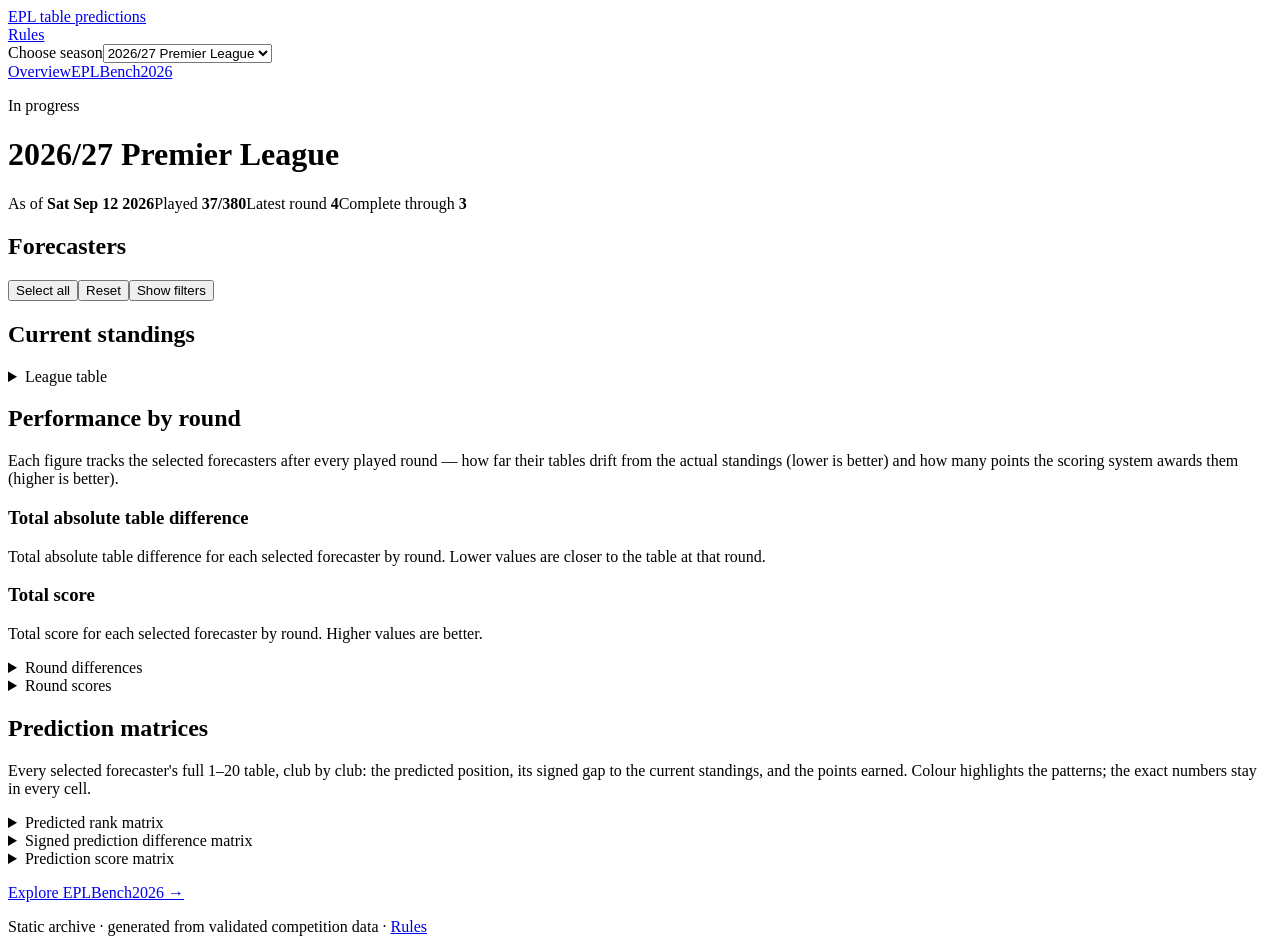
==== commit b8a45912: "[pages] Deploy site built from f80f87d" ====
--- a/seasons/2026-2027/index.html
+++ b/seasons/2026-2027/index.html
@@ -1 +1 @@
-<!DOCTYPE html><html lang="en"><head><meta charset="UTF-8"><meta name="viewport" content="width=device-width"><meta name="description" content="A static archive of Premier League table predictions."><title>2026/27 Premier League</title><link rel="stylesheet" href="/football-predictions-web/_astro/global.COvvmiIE.css"></head><body><header class="site-header"><a class="brand" href="/football-predictions-web/" aria-label="EPL table predictions home">EPL <span>table predictions</span></a><div class="header-actions"><nav class="site-nav" aria-label="Site"><a href="/football-predictions-web/rules/">Rules</a></nav><label class="season-nav"><span class="sr-only">Choose season</span><select data-season-selector><option value="/football-predictions-web/">Choose season</option><option value="/football-predictions-web/seasons/2026-2027/" selected>2026/27 Premier League</option><option value="/football-predictions-web/seasons/2025-2026/">2025/26 Premier League</option><option value="/football-predictions-web/seasons/2024-2025/">2024/25 Premier League</option><option value="/football-predictions-web/seasons/2023-2024/">2023/24 Premier League</option><option value="/football-predictions-web/seasons/2022-2023/">2022/23 Premier League</option><option value="/football-predictions-web/seasons/2020-2021/">2020/21 Premier League</option><option value="/football-predictions-web/seasons/2015-2016/">2015/16 Premier League</option><option value="/football-predictions-web/seasons/2014-2015/">2014/15 Premier League</option><option value="/football-predictions-web/seasons/2013-2014/">2013/14 Premier League</option></select></label></div></header><main><nav class="page-nav" aria-label="Season sections"><a href="/football-predictions-web/seasons/2026-2027/#overview">Overview</a><a href="/football-predictions-web/seasons/2026-2027/ai/">EPLBench2026</a></nav><header id="overview"><p class="eyebrow">In progress</p><h1>2026/27 Premier League</h1><div class="summary"><span>As of <strong>Sun Sep 06 2026</strong></span><span>Played <strong>30/380</strong></span><span>Latest round <strong>3</strong></span><span>Complete through <strong>3</strong></span></div></header><section class="controls" aria-labelledby="forecaster-heading"><div class="actions"><h2 id="forecaster-heading" class="sr-only">Forecasters</h2><button type="button" data-select-all>Select all</button><button type="button" data-reset>Reset</button><button type="button" data-drawer aria-expanded="false" aria-controls="forecaster-filters">Show filters</button></div><div id="forecaster-filters" class="groups" data-forecasters data-default="human" data-valid="nick,joel,tom,m-a,tildsy,mitch,pat,ken,pedro,gemini,last-year,ai-anthropic-claude-opus-4-8,ai-anthropic-claude-opus-5-anthropic-claude-opus-5,ai-google-gemini-3-7-flash,ai-moonshotai-kimi-k3,ai-anthropic-claude-opus-5-old-anthropic-claude-opus-5,ai-openai-gpt-5-5,ai-openai-gpt-5-6-sol,ai-openai-gpt-5-6-terra,ai-qwen-qwen3-8-2-4t-a95b,ai-x-ai-grok-4-5,ai-x-ai-grok-4-6,ai-z-ai-glm-5-3" hidden><fieldset class="group"><legend>Humans</legend><div class="group-actions"><button type="button" data-group-select="human">All</button><button type="button" data-group-clear="human">Clear</button></div><label><input type="checkbox" value="nick" data-forecaster-group="human" checked> Nick</label><label><input type="checkbox" value="joel" data-forecaster-group="human" checked> Joel</label><label><input type="checkbox" value="tom" data-forecaster-group="human" checked> Tom</label><label><input type="checkbox" value="m-a" data-forecaster-group="human" checked> M-A</label><label><input type="checkbox" value="tildsy" data-forecaster-group="human" checked> Tildsy</label><label><input type="checkbox" value="mitch" data-forecaster-group="human" checked> Mitch</label><label><input type="checkbox" value="pat" data-forecaster-group="human" checked> Pat</label><label><input type="checkbox" value="ken" data-forecaster-group="human" checked> Ken</label><label><input type="checkbox" value="pedro" data-forecaster-group="human" checked> Pedro</label></fieldset><fieldset class="group"><legend>Historical reference</legend><div class="group-actions"><button type="button" data-group-select="historical">All</button><button type="button" data-group-clear="historical">Clear</button></div><label><input type="checkbox" value="last-year" data-forecaster-group="historical"> Last Year</label></fieldset><fieldset class="group"><legend>AI forecasts</legend><div class="group-actions"><button type="button" data-group-select="ai">All</button><button type="button" data-group-clear="ai">Clear</button></div><label><input type="checkbox" value="gemini" data-forecaster-group="ai"> Gemini</label><label title="Anthropic: Claude Opus 4.8 · run anthropic--claude-opus-4.8"><input type="checkbox" value="ai-anthropic-claude-opus-4-8" data-forecaster-group="ai"> Opus 4.8<span class="sr-only"> (Anthropic: Claude Opus 4.8)</span></label><label title="Claude Opus 5 · run anthropic--claude-opus-5"><input type="checkbox" value="ai-anthropic-claude-opus-5-anthropic-claude-opus-5" data-forecaster-group="ai"> Opus 5<span class="sr-only"> (Claude Opus 5)</span></label><label title="Google: Gemini 3.7 Flash · run google--gemini-3.7-flash"><input type="checkbox" value="ai-google-gemini-3-7-flash" data-forecaster-group="ai"> Gemini 3.7 Flash<span class="sr-only"> (Google: Gemini 3.7 Flash)</span></label><label title="MoonshotAI: Kimi K3 · run moonshotai--kimi-k3"><input type="checkbox" value="ai-moonshotai-kimi-k3" data-forecaster-group="ai"> Kimi K3<span class="sr-only"> (MoonshotAI: Kimi K3)</span></label><label title="Claude Opus 5 (earlier run) · run old--anthropic--claude-opus-5"><input type="checkbox" value="ai-anthropic-claude-opus-5-old-anthropic-claude-opus-5" data-forecaster-group="ai"> Opus 5†<span class="sr-only"> (Claude Opus 5 (earlier run))</span></label><label title="OpenAI: GPT-5.5 · run openai--gpt-5.5"><input type="checkbox" value="ai-openai-gpt-5-5" data-forecaster-group="ai"> GPT-5.5<span class="sr-only"> (OpenAI: GPT-5.5)</span></label><label title="OpenAI: GPT-5.6 Sol · run openai--gpt-5.6-sol"><input type="checkbox" value="ai-openai-gpt-5-6-sol" data-forecaster-group="ai"> GPT-5.6 Sol<span class="sr-only"> (OpenAI: GPT-5.6 Sol)</span></label><label title="OpenAI: GPT-5.6 Terra · run openai--gpt-5.6-terra"><input type="checkbox" value="ai-openai-gpt-5-6-terra" data-forecaster-group="ai"> GPT-5.6 Terra<span class="sr-only"> (OpenAI: GPT-5.6 Terra)</span></label><label title="Qwen: Qwen3.8 2.4T A95B · run qwen--qwen3.8-2.4t-a95b"><input type="checkbox" value="ai-qwen-qwen3-8-2-4t-a95b" data-forecaster-group="ai"> Qwen3.8 2.4T<span class="sr-only"> (Qwen: Qwen3.8 2.4T A95B)</span></label><label title="SpaceXAI: Grok 4.5 · run x-ai--grok-4.5"><input type="checkbox" value="ai-x-ai-grok-4-5" data-forecaster-group="ai"> Grok 4.5<span class="sr-only"> (SpaceXAI: Grok 4.5)</span></label><label title="SpaceXAI: Grok 4.6 · run x-ai--grok-4.6"><input type="checkbox" value="ai-x-ai-grok-4-6" data-forecaster-group="ai"> Grok 4.6<span class="sr-only"> (SpaceXAI: Grok 4.6)</span></label><label title="Z.ai: GLM 5.3 · run z-ai--glm-5.3"><input type="checkbox" value="ai-z-ai-glm-5-3" data-forecaster-group="ai"> GLM 5.3<span class="sr-only"> (Z.ai: GLM 5.3)</span></label></fieldset></div><p class="live" aria-live="polite" data-announcement></p></section><section aria-labelledby="standings-title"><h2 id="standings-title">Current standings</h2><details class="table-disclosure"><summary>League table</summary><div class="table-wrap standings-table-wrap" role="region" aria-label="Current league standings" tabindex="0"><table class="standings-table"><caption>Current league standings as of Sun Sep 06 2026</caption><thead><tr><th scope="col">Rank</th><th scope="col">Team</th><th scope="col">Played</th><th scope="col">W</th><th scope="col">D</th><th scope="col">L</th><th scope="col">GF</th><th scope="col">GA</th><th scope="col">GD</th><th scope="col">Points</th></tr></thead><tbody><tr><td>1</td><th scope="row">Manchester City</th><td>3</td><td>3</td><td>0</td><td>0</td><td>7</td><td>2</td><td>5</td><td><strong>9</strong></td></tr><tr><td>2</td><th scope="row">Arsenal</th><td>3</td><td>3</td><td>0</td><td>0</td><td>6</td><td>1</td><td>5</td><td><strong>9</strong></td></tr><tr><td>3</td><th scope="row">Hull City</th><td>3</td><td>2</td><td>1</td><td>0</td><td>3</td><td>0</td><td>3</td><td><strong>7</strong></td></tr><tr><td>4</td><th scope="row">Chelsea</th><td>3</td><td>2</td><td>0</td><td>1</td><td>8</td><td>7</td><td>1</td><td><strong>6</strong></td></tr><tr><td>5</td><th scope="row">Brentford</th><td>3</td><td>1</td><td>2</td><td>0</td><td>5</td><td>2</td><td>3</td><td><strong>5</strong></td></tr><tr><td>6</td><th scope="row">Liverpool</th><td>3</td><td>1</td><td>2</td><td>0</td><td>6</td><td>4</td><td>2</td><td><strong>5</strong></td></tr><tr><td>7</td><th scope="row">Newcastle United</th><td>3</td><td>1</td><td>2</td><td>0</td><td>6</td><td>4</td><td>2</td><td><strong>5</strong></td></tr><tr><td>8</td><th scope="row">Everton</th><td>3</td><td>1</td><td>2</td><td>0</td><td>5</td><td>3</td><td>2</td><td><strong>5</strong></td></tr><tr><td>9</td><th scope="row">Leeds United</th><td>3</td><td>1</td><td>2</td><td>0</td><td>3</td><td>2</td><td>1</td><td><strong>5</strong></td></tr><tr><td>10</td><th scope="row">Brighton &amp; Hove Albion</th><td>3</td><td>1</td><td>1</td><td>1</td><td>8</td><td>5</td><td>3</td><td><strong>4</strong></td></tr><tr><td>11</td><th scope="row">Manchester United</th><td>3</td><td>1</td><td>1</td><td>1</td><td>7</td><td>6</td><td>1</td><td><strong>4</strong></td></tr><tr><td>12</td><th scope="row">Sunderland</th><td>3</td><td>1</td><td>1</td><td>1</td><td>3</td><td>3</td><td>0</td><td><strong>4</strong></td></tr><tr><td>13</td><th scope="row">Crystal Palace</th><td>3</td><td>1</td><td>0</td><td>2</td><td>4</td><td>8</td><td>-4</td><td><strong>3</strong></td></tr><tr><td>14</td><th scope="row">Ipswich Town</th><td>3</td><td>1</td><td>0</td><td>2</td><td>4</td><td>8</td><td>-4</td><td><strong>3</strong></td></tr><tr><td>15</td><th scope="row">AFC Bournemouth</th><td>3</td><td>0</td><td>2</td><td>1</td><td>4</td><td>5</td><td>-1</td><td><strong>2</strong></td></tr><tr><td>16</td><th scope="row">Nottingham Forest</th><td>3</td><td>0</td><td>2</td><td>1</td><td>2</td><td>3</td><td>-1</td><td><strong>2</strong></td></tr><tr><td>17</td><th scope="row">Aston Villa</th><td>3</td><td>0</td><td>1</td><td>2</td><td>0</td><td>5</td><td>-5</td><td><strong>1</strong></td></tr><tr><td>18</td><th scope="row">Tottenham Hotspur</th><td>3</td><td>0</td><td>1</td><td>2</td><td>0</td><td>5</td><td>-5</td><td><strong>1</strong></td></tr><tr><td>19</td><th scope="row">Fulham</th><td>3</td><td>0</td><td>0</td><td>3</td><td>4</td><td>7</td><td>-3</td><td><strong>0</strong></td></tr><tr><td>20</td><th scope="row">Coventry City</th><td>3</td><td>0</td><td>0</td><td>3</td><td>0</td><td>5</td><td>-5</td><td><strong>0</strong></td></tr></tbody></table></div></details></section><section aria-labelledby="charts-title"><h2 id="charts-title">Performance by round</h2><p>Each figure tracks the selected forecasters after every played round — how far their tables drift from the actual standings (lower is better) and how many points the scoring system awards them (higher is better).</p><div class="split"><div><h3>Total absolute table difference</h3><p class="sr-only" id="difference-description">Total absolute table difference for each selected forecaster by round. Lower values are closer to the table at that round.</p><div class="card chart" role="group" aria-label="Total absolute table difference by round" aria-describedby="difference-description" data-chart="difference" data-rounds="[{&quot;round&quot;:1,&quot;complete&quot;:true,&quot;absoluteDifference&quot;:{&quot;nick&quot;:130,&quot;joel&quot;:136,&quot;tom&quot;:126,&quot;m-a&quot;:136,&quot;tildsy&quot;:130,&quot;mitch&quot;:126,&quot;pat&quot;:116,&quot;ken&quot;:130,&quot;pedro&quot;:130,&quot;gemini&quot;:128,&quot;last-year&quot;:120,&quot;ai-anthropic-claude-opus-4-8&quot;:134,&quot;ai-anthropic-claude-opus-5-anthropic-claude-opus-5&quot;:114,&quot;ai-google-gemini-3-7-flash&quot;:130,&quot;ai-moonshotai-kimi-k3&quot;:122,&quot;ai-anthropic-claude-opus-5-old-anthropic-claude-opus-5&quot;:128,&quot;ai-openai-gpt-5-5&quot;:130,&quot;ai-openai-gpt-5-6-sol&quot;:128,&quot;ai-openai-gpt-5-6-terra&quot;:134,&quot;ai-qwen-qwen3-8-2-4t-a95b&quot;:132,&quot;ai-x-ai-grok-4-5&quot;:134,&quot;ai-x-ai-grok-4-6&quot;:134,&quot;ai-z-ai-glm-5-3&quot;:114},&quot;totalScores&quot;:{&quot;nick&quot;:811,&quot;joel&quot;:785,&quot;tom&quot;:872,&quot;m-a&quot;:799,&quot;tildsy&quot;:836,&quot;mitch&quot;:918,&quot;pat&quot;:983,&quot;ken&quot;:828,&quot;pedro&quot;:788,&quot;gemini&quot;:854,&quot;last-year&quot;:928,&quot;ai-anthropic-claude-opus-4-8&quot;:814,&quot;ai-anthropic-claude-opus-5-anthropic-claude-opus-5&quot;:965,&quot;ai-google-gemini-3-7-flash&quot;:860,&quot;ai-moonshotai-kimi-k3&quot;:902,&quot;ai-anthropic-claude-opus-5-old-anthropic-claude-opus-5&quot;:837,&quot;ai-openai-gpt-5-5&quot;:855,&quot;ai-openai-gpt-5-6-sol&quot;:839,&quot;ai-openai-gpt-5-6-terra&quot;:798,&quot;ai-qwen-qwen3-8-2-4t-a95b&quot;:828,&quot;ai-x-ai-grok-4-5&quot;:813,&quot;ai-x-ai-grok-4-6&quot;:810,&quot;ai-z-ai-glm-5-3&quot;:987}},{&quot;round&quot;:2,&quot;complete&quot;:true,&quot;absoluteDifference&quot;:{&quot;nick&quot;:114,&quot;joel&quot;:112,&quot;tom&quot;:100,&quot;m-a&quot;:106,&quot;tildsy&quot;:114,&quot;mitch&quot;:106,&quot;pat&quot;:110,&quot;ken&quot;:112,&quot;pedro&quot;:110,&quot;gemini&quot;:110,&quot;last-year&quot;:110,&quot;ai-anthropic-claude-opus-4-8&quot;:112,&quot;ai-anthropic-claude-opus-5-anthropic-claude-opus-5&quot;:102,&quot;ai-google-gemini-3-7-flash&quot;:110,&quot;ai-moonshotai-kimi-k3&quot;:104,&quot;ai-anthropic-claude-opus-5-old-anthropic-claude-opus-5&quot;:112,&quot;ai-openai-gpt-5-5&quot;:110,&quot;ai-openai-gpt-5-6-sol&quot;:108,&quot;ai-openai-gpt-5-6-terra&quot;:112,&quot;ai-qwen-qwen3-8-2-4t-a95b&quot;:102,&quot;ai-x-ai-grok-4-5&quot;:104,&quot;ai-x-ai-grok-4-6&quot;:116,&quot;ai-z-ai-glm-5-3&quot;:102},&quot;totalScores&quot;:{&quot;nick&quot;:945,&quot;joel&quot;:905,&quot;tom&quot;:1076,&quot;m-a&quot;:1008,&quot;tildsy&quot;:944,&quot;mitch&quot;:1030,&quot;pat&quot;:953,&quot;ken&quot;:918,&quot;pedro&quot;:985,&quot;gemini&quot;:972,&quot;last-year&quot;:934,&quot;ai-anthropic-claude-opus-4-8&quot;:960,&quot;ai-anthropic-claude-opus-5-anthropic-claude-opus-5&quot;:1032,&quot;ai-google-gemini-3-7-flash&quot;:1013,&quot;ai-moonshotai-kimi-k3&quot;:1013,&quot;ai-anthropic-claude-opus-5-old-anthropic-claude-opus-5&quot;:971,&quot;ai-openai-gpt-5-5&quot;:1016,&quot;ai-openai-gpt-5-6-sol&quot;:1010,&quot;ai-openai-gpt-5-6-terra&quot;:1007,&quot;ai-qwen-qwen3-8-2-4t-a95b&quot;:1072,&quot;ai-x-ai-grok-4-5&quot;:1030,&quot;ai-x-ai-grok-4-6&quot;:965,&quot;ai-z-ai-glm-5-3&quot;:991}},{&quot;round&quot;:3,&quot;complete&quot;:true,&quot;absoluteDifference&quot;:{&quot;nick&quot;:110,&quot;joel&quot;:92,&quot;tom&quot;:90,&quot;m-a&quot;:92,&quot;tildsy&quot;:98,&quot;mitch&quot;:102,&quot;pat&quot;:100,&quot;ken&quot;:94,&quot;pedro&quot;:108,&quot;gemini&quot;:98,&quot;last-year&quot;:100,&quot;ai-anthropic-claude-opus-4-8&quot;:98,&quot;ai-anthropic-claude-opus-5-anthropic-claude-opus-5&quot;:94,&quot;ai-google-gemini-3-7-flash&quot;:96,&quot;ai-moonshotai-kimi-k3&quot;:88,&quot;ai-anthropic-claude-opus-5-old-anthropic-claude-opus-5&quot;:98,&quot;ai-openai-gpt-5-5&quot;:96,&quot;ai-openai-gpt-5-6-sol&quot;:98,&quot;ai-openai-gpt-5-6-terra&quot;:100,&quot;ai-qwen-qwen3-8-2-4t-a95b&quot;:86,&quot;ai-x-ai-grok-4-5&quot;:92,&quot;ai-x-ai-grok-4-6&quot;:102,&quot;ai-z-ai-glm-5-3&quot;:92},&quot;totalScores&quot;:{&quot;nick&quot;:932,&quot;joel&quot;:1073,&quot;tom&quot;:1148,&quot;m-a&quot;:1095,&quot;tildsy&quot;:1041,&quot;mitch&quot;:982,&quot;pat&quot;:990,&quot;ken&quot;:1099,&quot;pedro&quot;:944,&quot;gemini&quot;:1047,&quot;last-year&quot;:1016,&quot;ai-anthropic-claude-opus-4-8&quot;:1040,&quot;ai-anthropic-claude-opus-5-anthropic-claude-opus-5&quot;:1055,&quot;ai-google-gemini-3-7-flash&quot;:1048,&quot;ai-moonshotai-kimi-k3&quot;:1121,&quot;ai-anthropic-claude-opus-5-old-anthropic-claude-opus-5&quot;:1026,&quot;ai-openai-gpt-5-5&quot;:1052,&quot;ai-openai-gpt-5-6-sol&quot;:1006,&quot;ai-openai-gpt-5-6-terra&quot;:997,&quot;ai-qwen-qwen3-8-2-4t-a95b&quot;:1155,&quot;ai-x-ai-grok-4-5&quot;:1099,&quot;ai-x-ai-grok-4-6&quot;:990,&quot;ai-z-ai-glm-5-3&quot;:1057}}]" data-forecasters="[{&quot;id&quot;:&quot;nick&quot;,&quot;label&quot;:&quot;Nick&quot;,&quot;kind&quot;:&quot;human&quot;,&quot;order&quot;:1,&quot;source&quot;:&quot;predictions&quot;},{&quot;id&quot;:&quot;joel&quot;,&quot;label&quot;:&quot;Joel&quot;,&quot;kind&quot;:&quot;human&quot;,&quot;order&quot;:3,&quot;source&quot;:&quot;predictions&quot;},{&quot;id&quot;:&quot;tom&quot;,&quot;label&quot;:&quot;Tom&quot;,&quot;kind&quot;:&quot;human&quot;,&quot;order&quot;:10,&quot;source&quot;:&quot;predictions&quot;},{&quot;id&quot;:&quot;m-a&quot;,&quot;label&quot;:&quot;M-A&quot;,&quot;kind&quot;:&quot;human&quot;,&quot;order&quot;:9,&quot;source&quot;:&quot;predictions&quot;},{&quot;id&quot;:&quot;tildsy&quot;,&quot;label&quot;:&quot;Tildsy&quot;,&quot;kind&quot;:&quot;human&quot;,&quot;order&quot;:15,&quot;source&quot;:&quot;predictions&quot;},{&quot;id&quot;:&quot;mitch&quot;,&quot;label&quot;:&quot;Mitch&quot;,&quot;kind&quot;:&quot;human&quot;,&quot;order&quot;:11,&quot;source&quot;:&quot;predictions&quot;},{&quot;id&quot;:&quot;pat&quot;,&quot;label&quot;:&quot;Pat&quot;,&quot;kind&quot;:&quot;human&quot;,&quot;order&quot;:12,&quot;source&quot;:&quot;predictions&quot;},{&quot;id&quot;:&quot;ken&quot;,&quot;label&quot;:&quot;Ken&quot;,&quot;kind&quot;:&quot;human&quot;,&quot;order&quot;:13,&quot;source&quot;:&quot;predictions&quot;},{&quot;id&quot;:&quot;pedro&quot;,&quot;label&quot;:&quot;Pedro&quot;,&quot;kind&quot;:&quot;human&quot;,&quot;order&quot;:14,&quot;source&quot;:&quot;predictions&quot;},{&quot;id&quot;:&quot;gemini&quot;,&quot;label&quot;:&quot;Gemini&quot;,&quot;kind&quot;:&quot;ai&quot;,&quot;order&quot;:25,&quot;source&quot;:&quot;predictions&quot;},{&quot;id&quot;:&quot;last-year&quot;,&quot;label&quot;:&quot;Last Year&quot;,&quot;kind&quot;:&quot;historical&quot;,&quot;order&quot;:23,&quot;source&quot;:&quot;predictions&quot;},{&quot;id&quot;:&quot;ai-anthropic-claude-opus-4-8&quot;,&quot;label&quot;:&quot;Opus 4.8&quot;,&quot;kind&quot;:&quot;ai&quot;,&quot;order&quot;:26,&quot;source&quot;:&quot;ai&quot;,&quot;runId&quot;:&quot;anthropic--claude-opus-4.8&quot;,&quot;shortName&quot;:&quot;Opus 4.8&quot;,&quot;fullLabel&quot;:&quot;Anthropic: Claude Opus 4.8&quot;},{&quot;id&quot;:&quot;ai-anthropic-claude-opus-5-anthropic-claude-opus-5&quot;,&quot;label&quot;:&quot;Opus 5&quot;,&quot;kind&quot;:&quot;ai&quot;,&quot;order&quot;:27,&quot;source&quot;:&quot;ai&quot;,&quot;runId&quot;:&quot;anthropic--claude-opus-5&quot;,&quot;shortName&quot;:&quot;Opus 5&quot;,&quot;fullLabel&quot;:&quot;Claude Opus 5&quot;},{&quot;id&quot;:&quot;ai-google-gemini-3-7-flash&quot;,&quot;label&quot;:&quot;Gemini 3.7 Flash&quot;,&quot;kind&quot;:&quot;ai&quot;,&quot;order&quot;:29,&quot;source&quot;:&quot;ai&quot;,&quot;runId&quot;:&quot;google--gemini-3.7-flash&quot;,&quot;shortName&quot;:&quot;Gemini 3.7 Flash&quot;,&quot;fullLabel&quot;:&quot;Google: Gemini 3.7 Flash&quot;},{&quot;id&quot;:&quot;ai-moonshotai-kimi-k3&quot;,&quot;label&quot;:&quot;Kimi K3&quot;,&quot;kind&quot;:&quot;ai&quot;,&quot;order&quot;:30,&quot;source&quot;:&quot;ai&quot;,&quot;runId&quot;:&quot;moonshotai--kimi-k3&quot;,&quot;shortName&quot;:&quot;Kimi K3&quot;,&quot;fullLabel&quot;:&quot;MoonshotAI: Kimi K3&quot;},{&quot;id&quot;:&quot;ai-anthropic-claude-opus-5-old-anthropic-claude-opus-5&quot;,&quot;label&quot;:&quot;Opus 5†&quot;,&quot;kind&quot;:&quot;ai&quot;,&quot;order&quot;:28,&quot;source&quot;:&quot;ai&quot;,&quot;runId&quot;:&quot;old--anthropic--claude-opus-5&quot;,&quot;shortName&quot;:&quot;Opus 5†&quot;,&quot;fullLabel&quot;:&quot;Claude Opus 5 (earlier run)&quot;},{&quot;id&quot;:&quot;ai-openai-gpt-5-5&quot;,&quot;label&quot;:&quot;GPT-5.5&quot;,&quot;kind&quot;:&quot;ai&quot;,&quot;order&quot;:31,&quot;source&quot;:&quot;ai&quot;,&quot;runId&quot;:&quot;openai--gpt-5.5&quot;,&quot;shortName&quot;:&quot;GPT-5.5&quot;,&quot;fullLabel&quot;:&quot;OpenAI: GPT-5.5&quot;},{&quot;id&quot;:&quot;ai-openai-gpt-5-6-sol&quot;,&quot;label&quot;:&quot;GPT-5.6 Sol&quot;,&quot;kind&quot;:&quot;ai&quot;,&quot;order&quot;:32,&quot;source&quot;:&quot;ai&quot;,&quot;runId&quot;:&quot;openai--gpt-5.6-sol&quot;,&quot;shortName&quot;:&quot;GPT-5.6 Sol&quot;,&quot;fullLabel&quot;:&quot;OpenAI: GPT-5.6 Sol&quot;},{&quot;id&quot;:&quot;ai-openai-gpt-5-6-terra&quot;,&quot;label&quot;:&quot;GPT-5.6 Terra&quot;,&quot;kind&quot;:&quot;ai&quot;,&quot;order&quot;:33,&quot;source&quot;:&quot;ai&quot;,&quot;runId&quot;:&quot;openai--gpt-5.6-terra&quot;,&quot;shortName&quot;:&quot;GPT-5.6 Terra&quot;,&quot;fullLabel&quot;:&quot;OpenAI: GPT-5.6 Terra&quot;},{&quot;id&quot;:&quot;ai-qwen-qwen3-8-2-4t-a95b&quot;,&quot;label&quot;:&quot;Qwen3.8 2.4T&quot;,&quot;kind&quot;:&quot;ai&quot;,&quot;order&quot;:34,&quot;source&quot;:&quot;ai&quot;,&quot;runId&quot;:&quot;qwen--qwen3.8-2.4t-a95b&quot;,&quot;shortName&quot;:&quot;Qwen3.8 2.4T&quot;,&quot;fullLabel&quot;:&quot;Qwen: Qwen3.8 2.4T A95B&quot;},{&quot;id&quot;:&quot;ai-x-ai-grok-4-5&quot;,&quot;label&quot;:&quot;Grok 4.5&quot;,&quot;kind&quot;:&quot;ai&quot;,&quot;order&quot;:35,&quot;source&quot;:&quot;ai&quot;,&quot;runId&quot;:&quot;x-ai--grok-4.5&quot;,&quot;shortName&quot;:&quot;Grok 4.5&quot;,&quot;fullLabel&quot;:&quot;SpaceXAI: Grok 4.5&quot;},{&quot;id&quot;:&quot;ai-x-ai-grok-4-6&quot;,&quot;label&quot;:&quot;Grok 4.6&quot;,&quot;kind&quot;:&quot;ai&quot;,&quot;order&quot;:36,&quot;source&quot;:&quot;ai&quot;,&quot;runId&quot;:&quot;x-ai--grok-4.6&quot;,&quot;shortName&quot;:&quot;Grok 4.6&quot;,&quot;fullLabel&quot;:&quot;SpaceXAI: Grok 4.6&quot;},{&quot;id&quot;:&quot;ai-z-ai-glm-5-3&quot;,&quot;label&quot;:&quot;GLM 5.3&quot;,&quot;kind&quot;:&quot;ai&quot;,&quot;order&quot;:37,&quot;source&quot;:&quot;ai&quot;,&quot;runId&quot;:&quot;z-ai--glm-5.3&quot;,&quot;shortName&quot;:&quot;GLM 5.3&quot;,&quot;fullLabel&quot;:&quot;Z.ai: GLM 5.3&quot;}]"></div></div><div><h3>Total score</h3><p class="sr-only" id="score-description">Total score for each selected forecaster by round. Higher values are better.</p><div class="card chart" role="group" aria-label="Total score by round" aria-describedby="score-description" data-chart="score" data-rounds="[{&quot;round&quot;:1,&quot;complete&quot;:true,&quot;absoluteDifference&quot;:{&quot;nick&quot;:130,&quot;joel&quot;:136,&quot;tom&quot;:126,&quot;m-a&quot;:136,&quot;tildsy&quot;:130,&quot;mitch&quot;:126,&quot;pat&quot;:116,&quot;ken&quot;:130,&quot;pedro&quot;:130,&quot;gemini&quot;:128,&quot;last-year&quot;:120,&quot;ai-anthropic-claude-opus-4-8&quot;:134,&quot;ai-anthropic-claude-opus-5-anthropic-claude-opus-5&quot;:114,&quot;ai-google-gemini-3-7-flash&quot;:130,&quot;ai-moonshotai-kimi-k3&quot;:122,&quot;ai-anthropic-claude-opus-5-old-anthropic-claude-opus-5&quot;:128,&quot;ai-openai-gpt-5-5&quot;:130,&quot;ai-openai-gpt-5-6-sol&quot;:128,&quot;ai-openai-gpt-5-6-terra&quot;:134,&quot;ai-qwen-qwen3-8-2-4t-a95b&quot;:132,&quot;ai-x-ai-grok-4-5&quot;:134,&quot;ai-x-ai-grok-4-6&quot;:134,&quot;ai-z-ai-glm-5-3&quot;:114},&quot;totalScores&quot;:{&quot;nick&quot;:811,&quot;joel&quot;:785,&quot;tom&quot;:872,&quot;m-a&quot;:799,&quot;tildsy&quot;:836,&quot;mitch&quot;:918,&quot;pat&quot;:983,&quot;ken&quot;:828,&quot;pedro&quot;:788,&quot;gemini&quot;:854,&quot;last-year&quot;:928,&quot;ai-anthropic-claude-opus-4-8&quot;:814,&quot;ai-anthropic-claude-opus-5-anthropic-claude-opus-5&quot;:965,&quot;ai-google-gemini-3-7-flash&quot;:860,&quot;ai-moonshotai-kimi-k3&quot;:902,&quot;ai-anthropic-claude-opus-5-old-anthropic-claude-opus-5&quot;:837,&quot;ai-openai-gpt-5-5&quot;:855,&quot;ai-openai-gpt-5-6-sol&quot;:839,&quot;ai-openai-gpt-5-6-terra&quot;:798,&quot;ai-qwen-qwen3-8-2-4t-a95b&quot;:828,&quot;ai-x-ai-grok-4-5&quot;:813,&quot;ai-x-ai-grok-4-6&quot;:810,&quot;ai-z-ai-glm-5-3&quot;:987}},{&quot;round&quot;:2,&quot;complete&quot;:true,&quot;absoluteDifference&quot;:{&quot;nick&quot;:114,&quot;joel&quot;:112,&quot;tom&quot;:100,&quot;m-a&quot;:106,&quot;tildsy&quot;:114,&quot;mitch&quot;:106,&quot;pat&quot;:110,&quot;ken&quot;:112,&quot;pedro&quot;:110,&quot;gemini&quot;:110,&quot;last-year&quot;:110,&quot;ai-anthropic-claude-opus-4-8&quot;:112,&quot;ai-anthropic-claude-opus-5-anthropic-claude-opus-5&quot;:102,&quot;ai-google-gemini-3-7-flash&quot;:110,&quot;ai-moonshotai-kimi-k3&quot;:104,&quot;ai-anthropic-claude-opus-5-old-anthropic-claude-opus-5&quot;:112,&quot;ai-openai-gpt-5-5&quot;:110,&quot;ai-openai-gpt-5-6-sol&quot;:108,&quot;ai-openai-gpt-5-6-terra&quot;:112,&quot;ai-qwen-qwen3-8-2-4t-a95b&quot;:102,&quot;ai-x-ai-grok-4-5&quot;:104,&quot;ai-x-ai-grok-4-6&quot;:116,&quot;ai-z-ai-glm-5-3&quot;:102},&quot;totalScores&quot;:{&quot;nick&quot;:945,&quot;joel&quot;:905,&quot;tom&quot;:1076,&quot;m-a&quot;:1008,&quot;tildsy&quot;:944,&quot;mitch&quot;:1030,&quot;pat&quot;:953,&quot;ken&quot;:918,&quot;pedro&quot;:985,&quot;gemini&quot;:972,&quot;last-year&quot;:934,&quot;ai-anthropic-claude-opus-4-8&quot;:960,&quot;ai-anthropic-claude-opus-5-anthropic-claude-opus-5&quot;:1032,&quot;ai-google-gemini-3-7-flash&quot;:1013,&quot;ai-moonshotai-kimi-k3&quot;:1013,&quot;ai-anthropic-claude-opus-5-old-anthropic-claude-opus-5&quot;:971,&quot;ai-openai-gpt-5-5&quot;:1016,&quot;ai-openai-gpt-5-6-sol&quot;:1010,&quot;ai-openai-gpt-5-6-terra&quot;:1007,&quot;ai-qwen-qwen3-8-2-4t-a95b&quot;:1072,&quot;ai-x-ai-grok-4-5&quot;:1030,&quot;ai-x-ai-grok-4-6&quot;:965,&quot;ai-z-ai-glm-5-3&quot;:991}},{&quot;round&quot;:3,&quot;complete&quot;:true,&quot;absoluteDifference&quot;:{&quot;nick&quot;:110,&quot;joel&quot;:92,&quot;tom&quot;:90,&quot;m-a&quot;:92,&quot;tildsy&quot;:98,&quot;mitch&quot;:102,&quot;pat&quot;:100,&quot;ken&quot;:94,&quot;pedro&quot;:108,&quot;gemini&quot;:98,&quot;last-year&quot;:100,&quot;ai-anthropic-claude-opus-4-8&quot;:98,&quot;ai-anthropic-claude-opus-5-anthropic-claude-opus-5&quot;:94,&quot;ai-google-gemini-3-7-flash&quot;:96,&quot;ai-moonshotai-kimi-k3&quot;:88,&quot;ai-anthropic-claude-opus-5-old-anthropic-claude-opus-5&quot;:98,&quot;ai-openai-gpt-5-5&quot;:96,&quot;ai-openai-gpt-5-6-sol&quot;:98,&quot;ai-openai-gpt-5-6-terra&quot;:100,&quot;ai-qwen-qwen3-8-2-4t-a95b&quot;:86,&quot;ai-x-ai-grok-4-5&quot;:92,&quot;ai-x-ai-grok-4-6&quot;:102,&quot;ai-z-ai-glm-5-3&quot;:92},&quot;totalScores&quot;:{&quot;nick&quot;:932,&quot;joel&quot;:1073,&quot;tom&quot;:1148,&quot;m-a&quot;:1095,&quot;tildsy&quot;:1041,&quot;mitch&quot;:982,&quot;pat&quot;:990,&quot;ken&quot;:1099,&quot;pedro&quot;:944,&quot;gemini&quot;:1047,&quot;last-year&quot;:1016,&quot;ai-anthropic-claude-opus-4-8&quot;:1040,&quot;ai-anthropic-claude-opus-5-anthropic-claude-opus-5&quot;:1055,&quot;ai-google-gemini-3-7-flash&quot;:1048,&quot;ai-moonshotai-kimi-k3&quot;:1121,&quot;ai-anthropic-claude-opus-5-old-anthropic-claude-opus-5&quot;:1026,&quot;ai-openai-gpt-5-5&quot;:1052,&quot;ai-openai-gpt-5-6-sol&quot;:1006,&quot;ai-openai-gpt-5-6-terra&quot;:997,&quot;ai-qwen-qwen3-8-2-4t-a95b&quot;:1155,&quot;ai-x-ai-grok-4-5&quot;:1099,&quot;ai-x-ai-grok-4-6&quot;:990,&quot;ai-z-ai-glm-5-3&quot;:1057}}]" data-forecasters="[{&quot;id&quot;:&quot;nick&quot;,&quot;label&quot;:&quot;Nick&quot;,&quot;kind&quot;:&quot;human&quot;,&quot;order&quot;:1,&quot;source&quot;:&quot;predictions&quot;},{&quot;id&quot;:&quot;joel&quot;,&quot;label&quot;:&quot;Joel&quot;,&quot;kind&quot;:&quot;human&quot;,&quot;order&quot;:3,&quot;source&quot;:&quot;predictions&quot;},{&quot;id&quot;:&quot;tom&quot;,&quot;label&quot;:&quot;Tom&quot;,&quot;kind&quot;:&quot;human&quot;,&quot;order&quot;:10,&quot;source&quot;:&quot;predictions&quot;},{&quot;id&quot;:&quot;m-a&quot;,&quot;label&quot;:&quot;M-A&quot;,&quot;kind&quot;:&quot;human&quot;,&quot;order&quot;:9,&quot;source&quot;:&quot;predictions&quot;},{&quot;id&quot;:&quot;tildsy&quot;,&quot;label&quot;:&quot;Tildsy&quot;,&quot;kind&quot;:&quot;human&quot;,&quot;order&quot;:15,&quot;source&quot;:&quot;predictions&quot;},{&quot;id&quot;:&quot;mitch&quot;,&quot;label&quot;:&quot;Mitch&quot;,&quot;kind&quot;:&quot;human&quot;,&quot;order&quot;:11,&quot;source&quot;:&quot;predictions&quot;},{&quot;id&quot;:&quot;pat&quot;,&quot;label&quot;:&quot;Pat&quot;,&quot;kind&quot;:&quot;human&quot;,&quot;order&quot;:12,&quot;source&quot;:&quot;predictions&quot;},{&quot;id&quot;:&quot;ken&quot;,&quot;label&quot;:&quot;Ken&quot;,&quot;kind&quot;:&quot;human&quot;,&quot;order&quot;:13,&quot;source&quot;:&quot;predictions&quot;},{&quot;id&quot;:&quot;pedro&quot;,&quot;label&quot;:&quot;Pedro&quot;,&quot;kind&quot;:&quot;human&quot;,&quot;order&quot;:14,&quot;source&quot;:&quot;predictions&quot;},{&quot;id&quot;:&quot;gemini&quot;,&quot;label&quot;:&quot;Gemini&quot;,&quot;kind&quot;:&quot;ai&quot;,&quot;order&quot;:25,&quot;source&quot;:&quot;predictions&quot;},{&quot;id&quot;:&quot;last-year&quot;,&quot;label&quot;:&quot;Last Year&quot;,&quot;kind&quot;:&quot;historical&quot;,&quot;order&quot;:23,&quot;source&quot;:&quot;predictions&quot;},{&quot;id&quot;:&quot;ai-anthropic-claude-opus-4-8&quot;,&quot;label&quot;:&quot;Opus 4.8&quot;,&quot;kind&quot;:&quot;ai&quot;,&quot;order&quot;:26,&quot;source&quot;:&quot;ai&quot;,&quot;runId&quot;:&quot;anthropic--claude-opus-4.8&quot;,&quot;shortName&quot;:&quot;Opus 4.8&quot;,&quot;fullLabel&quot;:&quot;Anthropic: Claude Opus 4.8&quot;},{&quot;id&quot;:&quot;ai-anthropic-claude-opus-5-anthropic-claude-opus-5&quot;,&quot;label&quot;:&quot;Opus 5&quot;,&quot;kind&quot;:&quot;ai&quot;,&quot;order&quot;:27,&quot;source&quot;:&quot;ai&quot;,&quot;runId&quot;:&quot;anthropic--claude-opus-5&quot;,&quot;shortName&quot;:&quot;Opus 5&quot;,&quot;fullLabel&quot;:&quot;Claude Opus 5&quot;},{&quot;id&quot;:&quot;ai-google-gemini-3-7-flash&quot;,&quot;label&quot;:&quot;Gemini 3.7 Flash&quot;,&quot;kind&quot;:&quot;ai&quot;,&quot;order&quot;:29,&quot;source&quot;:&quot;ai&quot;,&quot;runId&quot;:&quot;google--gemini-3.7-flash&quot;,&quot;shortName&quot;:&quot;Gemini 3.7 Flash&quot;,&quot;fullLabel&quot;:&quot;Google: Gemini 3.7 Flash&quot;},{&quot;id&quot;:&quot;ai-moonshotai-kimi-k3&quot;,&quot;label&quot;:&quot;Kimi K3&quot;,&quot;kind&quot;:&quot;ai&quot;,&quot;order&quot;:30,&quot;source&quot;:&quot;ai&quot;,&quot;runId&quot;:&quot;moonshotai--kimi-k3&quot;,&quot;shortName&quot;:&quot;Kimi K3&quot;,&quot;fullLabel&quot;:&quot;MoonshotAI: Kimi K3&quot;},{&quot;id&quot;:&quot;ai-anthropic-claude-opus-5-old-anthropic-claude-opus-5&quot;,&quot;label&quot;:&quot;Opus 5†&quot;,&quot;kind&quot;:&quot;ai&quot;,&quot;order&quot;:28,&quot;source&quot;:&quot;ai&quot;,&quot;runId&quot;:&quot;old--anthropic--claude-opus-5&quot;,&quot;shortName&quot;:&quot;Opus 5†&quot;,&quot;fullLabel&quot;:&quot;Claude Opus 5 (earlier run)&quot;},{&quot;id&quot;:&quot;ai-openai-gpt-5-5&quot;,&quot;label&quot;:&quot;GPT-5.5&quot;,&quot;kind&quot;:&quot;ai&quot;,&quot;order&quot;:31,&quot;source&quot;:&quot;ai&quot;,&quot;runId&quot;:&quot;openai--gpt-5.5&quot;,&quot;shortName&quot;:&quot;GPT-5.5&quot;,&quot;fullLabel&quot;:&quot;OpenAI: GPT-5.5&quot;},{&quot;id&quot;:&quot;ai-openai-gpt-5-6-sol&quot;,&quot;label&quot;:&quot;GPT-5.6 Sol&quot;,&quot;kind&quot;:&quot;ai&quot;,&quot;order&quot;:32,&quot;source&quot;:&quot;ai&quot;,&quot;runId&quot;:&quot;openai--gpt-5.6-sol&quot;,&quot;shortName&quot;:&quot;GPT-5.6 Sol&quot;,&quot;fullLabel&quot;:&quot;OpenAI: GPT-5.6 Sol&quot;},{&quot;id&quot;:&quot;ai-openai-gpt-5-6-terra&quot;,&quot;label&quot;:&quot;GPT-5.6 Terra&quot;,&quot;kind&quot;:&quot;ai&quot;,&quot;order&quot;:33,&quot;source&quot;:&quot;ai&quot;,&quot;runId&quot;:&quot;openai--gpt-5.6-terra&quot;,&quot;shortName&quot;:&quot;GPT-5.6 Terra&quot;,&quot;fullLabel&quot;:&quot;OpenAI: GPT-5.6 Terra&quot;},{&quot;id&quot;:&quot;ai-qwen-qwen3-8-2-4t-a95b&quot;,&quot;label&quot;:&quot;Qwen3.8 2.4T&quot;,&quot;kind&quot;:&quot;ai&quot;,&quot;order&quot;:34,&quot;source&quot;:&quot;ai&quot;,&quot;runId&quot;:&quot;qwen--qwen3.8-2.4t-a95b&quot;,&quot;shortName&quot;:&quot;Qwen3.8 2.4T&quot;,&quot;fullLabel&quot;:&quot;Qwen: Qwen3.8 2.4T A95B&quot;},{&quot;id&quot;:&quot;ai-x-ai-grok-4-5&quot;,&quot;label&quot;:&quot;Grok 4.5&quot;,&quot;kind&quot;:&quot;ai&quot;,&quot;order&quot;:35,&quot;source&quot;:&quot;ai&quot;,&quot;runId&quot;:&quot;x-ai--grok-4.5&quot;,&quot;shortName&quot;:&quot;Grok 4.5&quot;,&quot;fullLabel&quot;:&quot;SpaceXAI: Grok 4.5&quot;},{&quot;id&quot;:&quot;ai-x-ai-grok-4-6&quot;,&quot;label&quot;:&quot;Grok 4.6&quot;,&quot;kind&quot;:&quot;ai&quot;,&quot;order&quot;:36,&quot;source&quot;:&quot;ai&quot;,&quot;runId&quot;:&quot;x-ai--grok-4.6&quot;,&quot;shortName&quot;:&quot;Grok 4.6&quot;,&quot;fullLabel&quot;:&quot;SpaceXAI: Grok 4.6&quot;},{&quot;id&quot;:&quot;ai-z-ai-glm-5-3&quot;,&quot;label&quot;:&quot;GLM 5.3&quot;,&quot;kind&quot;:&quot;ai&quot;,&quot;order&quot;:37,&quot;source&quot;:&quot;ai&quot;,&quot;runId&quot;:&quot;z-ai--glm-5.3&quot;,&quot;shortName&quot;:&quot;GLM 5.3&quot;,&quot;fullLabel&quot;:&quot;Z.ai: GLM 5.3&quot;}]"></div></div></div><div class="split chart-data"><details class="table-disclosure"><summary>Round differences</summary><div class="table-wrap" role="region" aria-label="Absolute-difference data" tabindex="0"><table><caption>Absolute table difference by round and forecaster</caption><thead><tr><th scope="col">Round</th><th scope="col" data-column="nick">Nick</th><th scope="col" data-column="joel">Joel</th><th scope="col" data-column="tom">Tom</th><th scope="col" data-column="m-a">M-A</th><th scope="col" data-column="tildsy">Tildsy</th><th scope="col" data-column="mitch">Mitch</th><th scope="col" data-column="pat">Pat</th><th scope="col" data-column="ken">Ken</th><th scope="col" data-column="pedro">Pedro</th><th scope="col" data-column="gemini">Gemini</th><th scope="col" data-column="last-year">Last Year</th><th scope="col" data-column="ai-anthropic-claude-opus-4-8" title="Anthropic: Claude Opus 4.8 · run anthropic--claude-opus-4.8">Opus 4.8<span class="sr-only"> (Anthropic: Claude Opus 4.8)</span></th><th scope="col" data-column="ai-anthropic-claude-opus-5-anthropic-claude-opus-5" title="Claude Opus 5 · run anthropic--claude-opus-5">Opus 5<span class="sr-only"> (Claude Opus 5)</span></th><th scope="col" data-column="ai-google-gemini-3-7-flash" title="Google: Gemini 3.7 Flash · run google--gemini-3.7-flash">Gemini 3.7 Flash<span class="sr-only"> (Google: Gemini 3.7 Flash)</span></th><th scope="col" data-column="ai-moonshotai-kimi-k3" title="MoonshotAI: Kimi K3 · run moonshotai--kimi-k3">Kimi K3<span class="sr-only"> (MoonshotAI: Kimi K3)</span></th><th scope="col" data-column="ai-anthropic-claude-opus-5-old-anthropic-claude-opus-5" title="Claude Opus 5 (earlier run) · run old--anthropic--claude-opus-5">Opus 5†<span class="sr-only"> (Claude Opus 5 (earlier run))</span></th><th scope="col" data-column="ai-openai-gpt-5-5" title="OpenAI: GPT-5.5 · run openai--gpt-5.5">GPT-5.5<span class="sr-only"> (OpenAI: GPT-5.5)</span></th><th scope="col" data-column="ai-openai-gpt-5-6-sol" title="OpenAI: GPT-5.6 Sol · run openai--gpt-5.6-sol">GPT-5.6 Sol<span class="sr-only"> (OpenAI: GPT-5.6 Sol)</span></th><th scope="col" data-column="ai-openai-gpt-5-6-terra" title="OpenAI: GPT-5.6 Terra · run openai--gpt-5.6-terra">GPT-5.6 Terra<span class="sr-only"> (OpenAI: GPT-5.6 Terra)</span></th><th scope="col" data-column="ai-qwen-qwen3-8-2-4t-a95b" title="Qwen: Qwen3.8 2.4T A95B · run qwen--qwen3.8-2.4t-a95b">Qwen3.8 2.4T<span class="sr-only"> (Qwen: Qwen3.8 2.4T A95B)</span></th><th scope="col" data-column="ai-x-ai-grok-4-5" title="SpaceXAI: Grok 4.5 · run x-ai--grok-4.5">Grok 4.5<span class="sr-only"> (SpaceXAI: Grok 4.5)</span></th><th scope="col" data-column="ai-x-ai-grok-4-6" title="SpaceXAI: Grok 4.6 · run x-ai--grok-4.6">Grok 4.6<span class="sr-only"> (SpaceXAI: Grok 4.6)</span></th><th scope="col" data-column="ai-z-ai-glm-5-3" title="Z.ai: GLM 5.3 · run z-ai--glm-5.3">GLM 5.3<span class="sr-only"> (Z.ai: GLM 5.3)</span></th></tr></thead><tbody><tr><th scope="row">1</th><td data-column="nick">130</td><td data-column="joel">136</td><td data-column="tom">126</td><td data-column="m-a">136</td><td data-column="tildsy">130</td><td data-column="mitch">126</td><td data-column="pat">116</td><td data-column="ken">130</td><td data-column="pedro">130</td><td data-column="gemini">128</td><td data-column="last-year">120</td><td data-column="ai-anthropic-claude-opus-4-8">134</td><td data-column="ai-anthropic-claude-opus-5-anthropic-claude-opus-5">114</td><td data-column="ai-google-gemini-3-7-flash">130</td><td data-column="ai-moonshotai-kimi-k3">122</td><td data-column="ai-anthropic-claude-opus-5-old-anthropic-claude-opus-5">128</td><td data-column="ai-openai-gpt-5-5">130</td><td data-column="ai-openai-gpt-5-6-sol">128</td><td data-column="ai-openai-gpt-5-6-terra">134</td><td data-column="ai-qwen-qwen3-8-2-4t-a95b">132</td><td data-column="ai-x-ai-grok-4-5">134</td><td data-column="ai-x-ai-grok-4-6">134</td><td data-column="ai-z-ai-glm-5-3">114</td></tr><tr><th scope="row">2</th><td data-column="nick">114</td><td data-column="joel">112</td><td data-column="tom">100</td><td data-column="m-a">106</td><td data-column="tildsy">114</td><td data-column="mitch">106</td><td data-column="pat">110</td><td data-column="ken">112</td><td data-column="pedro">110</td><td data-column="gemini">110</td><td data-column="last-year">110</td><td data-column="ai-anthropic-claude-opus-4-8">112</td><td data-column="ai-anthropic-claude-opus-5-anthropic-claude-opus-5">102</td><td data-column="ai-google-gemini-3-7-flash">110</td><td data-column="ai-moonshotai-kimi-k3">104</td><td data-column="ai-anthropic-claude-opus-5-old-anthropic-claude-opus-5">112</td><td data-column="ai-openai-gpt-5-5">110</td><td data-column="ai-openai-gpt-5-6-sol">108</td><td data-column="ai-openai-gpt-5-6-terra">112</td><td data-column="ai-qwen-qwen3-8-2-4t-a95b">102</td><td data-column="ai-x-ai-grok-4-5">104</td><td data-column="ai-x-ai-grok-4-6">116</td><td data-column="ai-z-ai-glm-5-3">102</td></tr><tr><th scope="row">3</th><td data-column="nick">110</td><td data-column="joel">92</td><td data-column="tom">90</td><td data-column="m-a">92</td><td data-column="tildsy">98</td><td data-column="mitch">102</td><td data-column="pat">100</td><td data-column="ken">94</td><td data-column="pedro">108</td><td data-column="gemini">98</td><td data-column="last-year">100</td><td data-column="ai-anthropic-claude-opus-4-8">98</td><td data-column="ai-anthropic-claude-opus-5-anthropic-claude-opus-5">94</td><td data-column="ai-google-gemini-3-7-flash">96</td><td data-column="ai-moonshotai-kimi-k3">88</td><td data-column="ai-anthropic-claude-opus-5-old-anthropic-claude-opus-5">98</td><td data-column="ai-openai-gpt-5-5">96</td><td data-column="ai-openai-gpt-5-6-sol">98</td><td data-column="ai-openai-gpt-5-6-terra">100</td><td data-column="ai-qwen-qwen3-8-2-4t-a95b">86</td><td data-column="ai-x-ai-grok-4-5">92</td><td data-column="ai-x-ai-grok-4-6">102</td><td data-column="ai-z-ai-glm-5-3">92</td></tr></tbody></table></div></details><details class="table-disclosure"><summary>Round scores</summary><div class="table-wrap" role="region" aria-label="Score data" tabindex="0"><table><caption>Total score by round and forecaster</caption><thead><tr><th scope="col">Round</th><th scope="col" data-column="nick">Nick</th><th scope="col" data-column="joel">Joel</th><th scope="col" data-column="tom">Tom</th><th scope="col" data-column="m-a">M-A</th><th scope="col" data-column="tildsy">Tildsy</th><th scope="col" data-column="mitch">Mitch</th><th scope="col" data-column="pat">Pat</th><th scope="col" data-column="ken">Ken</th><th scope="col" data-column="pedro">Pedro</th><th scope="col" data-column="gemini">Gemini</th><th scope="col" data-column="last-year">Last Year</th><th scope="col" data-column="ai-anthropic-claude-opus-4-8" title="Anthropic: Claude Opus 4.8 · run anthropic--claude-opus-4.8">Opus 4.8<span class="sr-only"> (Anthropic: Claude Opus 4.8)</span></th><th scope="col" data-column="ai-anthropic-claude-opus-5-anthropic-claude-opus-5" title="Claude Opus 5 · run anthropic--claude-opus-5">Opus 5<span class="sr-only"> (Claude Opus 5)</span></th><th scope="col" data-column="ai-google-gemini-3-7-flash" title="Google: Gemini 3.7 Flash · run google--gemini-3.7-flash">Gemini 3.7 Flash<span class="sr-only"> (Google: Gemini 3.7 Flash)</span></th><th scope="col" data-column="ai-moonshotai-kimi-k3" title="MoonshotAI: Kimi K3 · run moonshotai--kimi-k3">Kimi K3<span class="sr-only"> (MoonshotAI: Kimi K3)</span></th><th scope="col" data-column="ai-anthropic-claude-opus-5-old-anthropic-claude-opus-5" title="Claude Opus 5 (earlier run) · run old--anthropic--claude-opus-5">Opus 5†<span class="sr-only"> (Claude Opus 5 (earlier run))</span></th><th scope="col" data-column="ai-openai-gpt-5-5" title="OpenAI: GPT-5.5 · run openai--gpt-5.5">GPT-5.5<span class="sr-only"> (OpenAI: GPT-5.5)</span></th><th scope="col" data-column="ai-openai-gpt-5-6-sol" title="OpenAI: GPT-5.6 Sol · run openai--gpt-5.6-sol">GPT-5.6 Sol<span class="sr-only"> (OpenAI: GPT-5.6 Sol)</span></th><th scope="col" data-column="ai-openai-gpt-5-6-terra" title="OpenAI: GPT-5.6 Terra · run openai--gpt-5.6-terra">GPT-5.6 Terra<span class="sr-only"> (OpenAI: GPT-5.6 Terra)</span></th><th scope="col" data-column="ai-qwen-qwen3-8-2-4t-a95b" title="Qwen: Qwen3.8 2.4T A95B · run qwen--qwen3.8-2.4t-a95b">Qwen3.8 2.4T<span class="sr-only"> (Qwen: Qwen3.8 2.4T A95B)</span></th><th scope="col" data-column="ai-x-ai-grok-4-5" title="SpaceXAI: Grok 4.5 · run x-ai--grok-4.5">Grok 4.5<span class="sr-only"> (SpaceXAI: Grok 4.5)</span></th><th scope="col" data-column="ai-x-ai-grok-4-6" title="SpaceXAI: Grok 4.6 · run x-ai--grok-4.6">Grok 4.6<span class="sr-only"> (SpaceXAI: Grok 4.6)</span></th><th scope="col" data-column="ai-z-ai-glm-5-3" title="Z.ai: GLM 5.3 · run z-ai--glm-5.3">GLM 5.3<span class="sr-only"> (Z.ai: GLM 5.3)</span></th></tr></thead><tbody><tr><th scope="row">1</th><td data-column="nick">811</td><td data-column="joel">785</td><td data-column="tom">872</td><td data-column="m-a">799</td><td data-column="tildsy">836</td><td data-column="mitch">918</td><td data-column="pat">983</td><td data-column="ken">828</td><td data-column="pedro">788</td><td data-column="gemini">854</td><td data-column="last-year">928</td><td data-column="ai-anthropic-claude-opus-4-8">814</td><td data-column="ai-anthropic-claude-opus-5-anthropic-claude-opus-5">965</td><td data-column="ai-google-gemini-3-7-flash">860</td><td data-column="ai-moonshotai-kimi-k3">902</td><td data-column="ai-anthropic-claude-opus-5-old-anthropic-claude-opus-5">837</td><td data-column="ai-openai-gpt-5-5">855</td><td data-column="ai-openai-gpt-5-6-sol">839</td><td data-column="ai-openai-gpt-5-6-terra">798</td><td data-column="ai-qwen-qwen3-8-2-4t-a95b">828</td><td data-column="ai-x-ai-grok-4-5">813</td><td data-column="ai-x-ai-grok-4-6">810</td><td data-column="ai-z-ai-glm-5-3">987</td></tr><tr><th scope="row">2</th><td data-column="nick">945</td><td data-column="joel">905</td><td data-column="tom">1076</td><td data-column="m-a">1008</td><td data-column="tildsy">944</td><td data-column="mitch">1030</td><td data-column="pat">953</td><td data-column="ken">918</td><td data-column="pedro">985</td><td data-column="gemini">972</td><td data-column="last-year">934</td><td data-column="ai-anthropic-claude-opus-4-8">960</td><td data-column="ai-anthropic-claude-opus-5-anthropic-claude-opus-5">1032</td><td data-column="ai-google-gemini-3-7-flash">1013</td><td data-column="ai-moonshotai-kimi-k3">1013</td><td data-column="ai-anthropic-claude-opus-5-old-anthropic-claude-opus-5">971</td><td data-column="ai-openai-gpt-5-5">1016</td><td data-column="ai-openai-gpt-5-6-sol">1010</td><td data-column="ai-openai-gpt-5-6-terra">1007</td><td data-column="ai-qwen-qwen3-8-2-4t-a95b">1072</td><td data-column="ai-x-ai-grok-4-5">1030</td><td data-column="ai-x-ai-grok-4-6">965</td><td data-column="ai-z-ai-glm-5-3">991</td></tr><tr><th scope="row">3</th><td data-column="nick">932</td><td data-column="joel">1073</td><td data-column="tom">1148</td><td data-column="m-a">1095</td><td data-column="tildsy">1041</td><td data-column="mitch">982</td><td data-column="pat">990</td><td data-column="ken">1099</td><td data-column="pedro">944</td><td data-column="gemini">1047</td><td data-column="last-year">1016</td><td data-column="ai-anthropic-claude-opus-4-8">1040</td><td data-column="ai-anthropic-claude-opus-5-anthropic-claude-opus-5">1055</td><td data-column="ai-google-gemini-3-7-flash">1048</td><td data-column="ai-moonshotai-kimi-k3">1121</td><td data-column="ai-anthropic-claude-opus-5-old-anthropic-claude-opus-5">1026</td><td data-column="ai-openai-gpt-5-5">1052</td><td data-column="ai-openai-gpt-5-6-sol">1006</td><td data-column="ai-openai-gpt-5-6-terra">997</td><td data-column="ai-qwen-qwen3-8-2-4t-a95b">1155</td><td data-column="ai-x-ai-grok-4-5">1099</td><td data-column="ai-x-ai-grok-4-6">990</td><td data-column="ai-z-ai-glm-5-3">1057</td></tr></tbody></table></div></details></div></section><section aria-labelledby="matrix-title"><h2 id="matrix-title">Prediction matrices</h2><p>Every selected forecaster's full 1–20 table, club by club: the predicted position, its signed gap to the current standings, and the points earned. Colour highlights the patterns; the exact numbers stay in every cell.</p><details class="matrix-block table-disclosure" data-matrix data-matrix-field="rank"><summary>Predicted rank matrix</summary><p class="sr-only" id="legend-rank">Numeric values are retained in every cell. Colour indicates relative predicted rank only.</p><div class="table-wrap" role="region" aria-label="Predicted rank table" tabindex="0"><table class="matrix" data-matrix-table aria-describedby="legend-rank"><caption>Predicted rank by team and forecaster. Current standings rank is always visible.</caption><thead><tr><th scope="col">Team</th><th scope="col" class="current">Current rank</th><th scope="col" data-column="nick">Nick</th><th scope="col" data-column="joel">Joel</th><th scope="col" data-column="tom">Tom</th><th scope="col" data-column="m-a">M-A</th><th scope="col" data-column="tildsy">Tildsy</th><th scope="col" data-column="mitch">Mitch</th><th scope="col" data-column="pat">Pat</th><th scope="col" data-column="ken">Ken</th><th scope="col" data-column="pedro">Pedro</th><th scope="col" data-column="gemini">Gemini</th><th scope="col" data-column="last-year">Last Year</th><th scope="col" data-column="ai-anthropic-claude-opus-4-8" title="Anthropic: Claude Opus 4.8 · run anthropic--claude-opus-4.8">Opus 4.8<span class="sr-only"> (Anthropic: Claude Opus 4.8)</span></th><th scope="col" data-column="ai-anthropic-claude-opus-5-anthropic-claude-opus-5" title="Claude Opus 5 · run anthropic--claude-opus-5">Opus 5<span class="sr-only"> (Claude Opus 5)</span></th><th scope="col" data-column="ai-google-gemini-3-7-flash" title="Google: Gemini 3.7 Flash · run google--gemini-3.7-flash">Gemini 3.7 Flash<span class="sr-only"> (Google: Gemini 3.7 Flash)</span></th><th scope="col" data-column="ai-moonshotai-kimi-k3" title="MoonshotAI: Kimi K3 · run moonshotai--kimi-k3">Kimi K3<span class="sr-only"> (MoonshotAI: Kimi K3)</span></th><th scope="col" data-column="ai-anthropic-claude-opus-5-old-anthropic-claude-opus-5" title="Claude Opus 5 (earlier run) · run old--anthropic--claude-opus-5">Opus 5†<span class="sr-only"> (Claude Opus 5 (earlier run))</span></th><th scope="col" data-column="ai-openai-gpt-5-5" title="OpenAI: GPT-5.5 · run openai--gpt-5.5">GPT-5.5<span class="sr-only"> (OpenAI: GPT-5.5)</span></th><th scope="col" data-column="ai-openai-gpt-5-6-sol" title="OpenAI: GPT-5.6 Sol · run openai--gpt-5.6-sol">GPT-5.6 Sol<span class="sr-only"> (OpenAI: GPT-5.6 Sol)</span></th><th scope="col" data-column="ai-openai-gpt-5-6-terra" title="OpenAI: GPT-5.6 Terra · run openai--gpt-5.6-terra">GPT-5.6 Terra<span class="sr-only"> (OpenAI: GPT-5.6 Terra)</span></th><th scope="col" data-column="ai-qwen-qwen3-8-2-4t-a95b" title="Qwen: Qwen3.8 2.4T A95B · run qwen--qwen3.8-2.4t-a95b">Qwen3.8 2.4T<span class="sr-only"> (Qwen: Qwen3.8 2.4T A95B)</span></th><th scope="col" data-column="ai-x-ai-grok-4-5" title="SpaceXAI: Grok 4.5 · run x-ai--grok-4.5">Grok 4.5<span class="sr-only"> (SpaceXAI: Grok 4.5)</span></th><th scope="col" data-column="ai-x-ai-grok-4-6" title="SpaceXAI: Grok 4.6 · run x-ai--grok-4.6">Grok 4.6<span class="sr-only"> (SpaceXAI: Grok 4.6)</span></th><th scope="col" data-column="ai-z-ai-glm-5-3" title="Z.ai: GLM 5.3 · run z-ai--glm-5.3">GLM 5.3<span class="sr-only"> (Z.ai: GLM 5.3)</span></th></tr></thead><tbody><tr><th scope="row">Manchester City</th><td class="current">1</td><td data-column="nick" class="heat-rank-2" tabindex="-1" data-cell-detail="Manchester City, Nick: 6">6</td><td data-column="joel" class="heat-rank-1" tabindex="-1" data-cell-detail="Manchester City, Joel: 4">4</td><td data-column="tom" class="heat-rank-1" tabindex="-1" data-cell-detail="Manchester City, Tom: 2">2</td><td data-column="m-a" class="heat-rank-1" tabindex="-1" data-cell-detail="Manchester City, M-A: 2">2</td><td data-column="tildsy" class="heat-rank-1" tabindex="-1" data-cell-detail="Manchester City, Tildsy: 2">2</td><td data-column="mitch" class="heat-rank-1" tabindex="-1" data-cell-detail="Manchester City, Mitch: 2">2</td><td data-column="pat" class="heat-rank-1" tabindex="-1" data-cell-detail="Manchester City, Pat: 2">2</td><td data-column="ken" class="heat-rank-1" tabindex="-1" data-cell-detail="Manchester City, Ken: 2">2</td><td data-column="pedro" class="heat-rank-2" tabindex="-1" data-cell-detail="Manchester City, Pedro: 6">6</td><td data-column="gemini" class="heat-rank-1" tabindex="-1" data-cell-detail="Manchester City, Gemini: 2">2</td><td data-column="last-year" class="heat-rank-1" tabindex="-1" data-cell-detail="Manchester City, Last Year: 2">2</td><td data-column="ai-anthropic-claude-opus-4-8" class="heat-rank-1" tabindex="-1" data-cell-detail="Manchester City, Anthropic: Claude Opus 4.8: 2">2</td><td data-column="ai-anthropic-claude-opus-5-anthropic-claude-opus-5" class="heat-rank-1" tabindex="-1" data-cell-detail="Manchester City, Claude Opus 5: 2">2</td><td data-column="ai-google-gemini-3-7-flash" class="heat-rank-1" tabindex="-1" data-cell-detail="Manchester City, Google: Gemini 3.7 Flash: 2">2</td><td data-column="ai-moonshotai-kimi-k3" class="heat-rank-1" tabindex="-1" data-cell-detail="Manchester City, MoonshotAI: Kimi K3: 2">2</td><td data-column="ai-anthropic-claude-opus-5-old-anthropic-claude-opus-5" class="heat-rank-1" tabindex="-1" data-cell-detail="Manchester City, Claude Opus 5 (earlier run): 2">2</td><td data-column="ai-openai-gpt-5-5" class="heat-rank-1" tabindex="-1" data-cell-detail="Manchester City, OpenAI: GPT-5.5: 2">2</td><td data-column="ai-openai-gpt-5-6-sol" class="heat-rank-1" tabindex="-1" data-cell-detail="Manchester City, OpenAI: GPT-5.6 Sol: 2">2</td><td data-column="ai-openai-gpt-5-6-terra" class="heat-rank-1" tabindex="-1" data-cell-detail="Manchester City, OpenAI: GPT-5.6 Terra: 2">2</td><td data-column="ai-qwen-qwen3-8-2-4t-a95b" class="heat-rank-1" tabindex="-1" data-cell-detail="Manchester City, Qwen: Qwen3.8 2.4T A95B: 2">2</td><td data-column="ai-x-ai-grok-4-5" class="heat-rank-1" tabindex="-1" data-cell-detail="Manchester City, SpaceXAI: Grok 4.5: 2">2</td><td data-column="ai-x-ai-grok-4-6" class="heat-rank-1" tabindex="-1" data-cell-detail="Manchester City, SpaceXAI: Grok 4.6: 2">2</td><td data-column="ai-z-ai-glm-5-3" class="heat-rank-1" tabindex="-1" data-cell-detail="Manchester City, Z.ai: GLM 5.3: 2">2</td></tr><tr><th scope="row">Arsenal</th><td class="current">2</td><td data-column="nick" class="heat-rank-1" tabindex="-1" data-cell-detail="Arsenal, Nick: 1">1</td><td data-column="joel" class="heat-rank-1" tabindex="-1" data-cell-detail="Arsenal, Joel: 1">1</td><td data-column="tom" class="heat-rank-1" tabindex="-1" data-cell-detail="Arsenal, Tom: 1">1</td><td data-column="m-a" class="heat-rank-1" tabindex="-1" data-cell-detail="Arsenal, M-A: 1">1</td><td data-column="tildsy" class="heat-rank-1" tabindex="-1" data-cell-detail="Arsenal, Tildsy: 3">3</td><td data-column="mitch" class="heat-rank-1" tabindex="-1" data-cell-detail="Arsenal, Mitch: 1">1</td><td data-column="pat" class="heat-rank-1" tabindex="-1" data-cell-detail="Arsenal, Pat: 1">1</td><td data-column="ken" class="heat-rank-1" tabindex="-1" data-cell-detail="Arsenal, Ken: 1">1</td><td data-column="pedro" class="heat-rank-1" tabindex="-1" data-cell-detail="Arsenal, Pedro: 1">1</td><td data-column="gemini" class="heat-rank-1" tabindex="-1" data-cell-detail="Arsenal, Gemini: 1">1</td><td data-column="last-year" class="heat-rank-1" tabindex="-1" data-cell-detail="Arsenal, Last Year: 1">1</td><td data-column="ai-anthropic-claude-opus-4-8" class="heat-rank-1" tabindex="-1" data-cell-detail="Arsenal, Anthropic: Claude Opus 4.8: 1">1</td><td data-column="ai-anthropic-claude-opus-5-anthropic-claude-opus-5" class="heat-rank-1" tabindex="-1" data-cell-detail="Arsenal, Claude Opus 5: 1">1</td><td data-column="ai-google-gemini-3-7-flash" class="heat-rank-1" tabindex="-1" data-cell-detail="Arsenal, Google: Gemini 3.7 Flash: 1">1</td><td data-column="ai-moonshotai-kimi-k3" class="heat-rank-1" tabindex="-1" data-cell-detail="Arsenal, MoonshotAI: Kimi K3: 1">1</td><td data-column="ai-anthropic-claude-opus-5-old-anthropic-claude-opus-5" class="heat-rank-1" tabindex="-1" data-cell-detail="Arsenal, Claude Opus 5 (earlier run): 1">1</td><td data-column="ai-openai-gpt-5-5" class="heat-rank-1" tabindex="-1" data-cell-detail="Arsenal, OpenAI: GPT-5.5: 1">1</td><td data-column="ai-openai-gpt-5-6-sol" class="heat-rank-1" tabindex="-1" data-cell-detail="Arsenal, OpenAI: GPT-5.6 Sol: 1">1</td><td data-column="ai-openai-gpt-5-6-terra" class="heat-rank-1" tabindex="-1" data-cell-detail="Arsenal, OpenAI: GPT-5.6 Terra: 1">1</td><td data-column="ai-qwen-qwen3-8-2-4t-a95b" class="heat-rank-1" tabindex="-1" data-cell-detail="Arsenal, Qwen: Qwen3.8 2.4T A95B: 1">1</td><td data-column="ai-x-ai-grok-4-5" class="heat-rank-1" tabindex="-1" data-cell-detail="Arsenal, SpaceXAI: Grok 4.5: 1">1</td><td data-column="ai-x-ai-grok-4-6" class="heat-rank-1" tabindex="-1" data-cell-detail="Arsenal, SpaceXAI: Grok 4.6: 1">1</td><td data-column="ai-z-ai-glm-5-3" class="heat-rank-1" tabindex="-1" data-cell-detail="Arsenal, Z.ai: GLM 5.3: 1">1</td></tr><tr><th scope="row">Hull City</th><td class="current">3</td><td data-column="nick" class="heat-rank-4" tabindex="-1" data-cell-detail="Hull City, Nick: 20">20</td><td data-column="joel" class="heat-rank-4" tabindex="-1" data-cell-detail="Hull City, Joel: 16">16</td><td data-column="tom" class="heat-rank-4" tabindex="-1" data-cell-detail="Hull City, Tom: 20">20</td><td data-column="m-a" class="heat-rank-4" tabindex="-1" data-cell-detail="Hull City, M-A: 20">20</td><td data-column="tildsy" class="heat-rank-4" tabindex="-1" data-cell-detail="Hull City, Tildsy: 20">20</td><td data-column="mitch" class="heat-rank-4" tabindex="-1" data-cell-detail="Hull City, Mitch: 20">20</td><td data-column="pat" class="heat-rank-4" tabindex="-1" data-cell-detail="Hull City, Pat: 20">20</td><td data-column="ken" class="heat-rank-4" tabindex="-1" data-cell-detail="Hull City, Ken: 17">17</td><td data-column="pedro" class="heat-rank-4" tabindex="-1" data-cell-detail="Hull City, Pedro: 17">17</td><td data-column="gemini" class="heat-rank-4" tabindex="-1" data-cell-detail="Hull City, Gemini: 20">20</td><td data-column="last-year" class="heat-rank-4" tabindex="-1" data-cell-detail="Hull City, Last Year: 20">20</td><td data-column="ai-anthropic-claude-opus-4-8" class="heat-rank-4" tabindex="-1" data-cell-detail="Hull City, Anthropic: Claude Opus 4.8: 20">20</td><td data-column="ai-anthropic-claude-opus-5-anthropic-claude-opus-5" class="heat-rank-4" tabindex="-1" data-cell-detail="Hull City, Claude Opus 5: 20">20</td><td data-column="ai-google-gemini-3-7-flash" class="heat-rank-4" tabindex="-1" data-cell-detail="Hull City, Google: Gemini 3.7 Flash: 20">20</td><td data-column="ai-moonshotai-kimi-k3" class="heat-rank-4" tabindex="-1" data-cell-detail="Hull City, MoonshotAI: Kimi K3: 20">20</td><td data-column="ai-anthropic-claude-opus-5-old-anthropic-claude-opus-5" class="heat-rank-4" tabindex="-1" data-cell-detail="Hull City, Claude Opus 5 (earlier run): 20">20</td><td data-column="ai-openai-gpt-5-5" class="heat-rank-4" tabindex="-1" data-cell-detail="Hull City, OpenAI: GPT-5.5: 20">20</td><td data-column="ai-openai-gpt-5-6-sol" class="heat-rank-4" tabindex="-1" data-cell-detail="Hull City, OpenAI: GPT-5.6 Sol: 20">20</td><td data-column="ai-openai-gpt-5-6-terra" class="heat-rank-4" tabindex="-1" data-cell-detail="Hull City, OpenAI: GPT-5.6 Terra: 20">20</td><td data-column="ai-qwen-qwen3-8-2-4t-a95b" class="heat-rank-4" tabindex="-1" data-cell-detail="Hull City, Qwen: Qwen3.8 2.4T A95B: 20">20</td><td data-column="ai-x-ai-grok-4-5" class="heat-rank-4" tabindex="-1" data-cell-detail="Hull City, SpaceXAI: Grok 4.5: 20">20</td><td data-column="ai-x-ai-grok-4-6" class="heat-rank-4" tabindex="-1" data-cell-detail="Hull City, SpaceXAI: Grok 4.6: 20">20</td><td data-column="ai-z-ai-glm-5-3" class="heat-rank-4" tabindex="-1" data-cell-detail="Hull City, Z.ai: GLM 5.3: 20">20</td></tr><tr><th scope="row">Chelsea</th><td class="current">4</td><td data-column="nick" class="heat-rank-1" tabindex="-1" data-cell-detail="Chelsea, Nick: 2">2</td><td data-column="joel" class="heat-rank-1" tabindex="-1" data-cell-detail="Chelsea, Joel: 2">2</td><td data-column="tom" class="heat-rank-1" tabindex="-1" data-cell-detail="Chelsea, Tom: 4">4</td><td data-column="m-a" class="heat-rank-1" tabindex="-1" data-cell-detail="Chelsea, M-A: 5">5</td><td data-column="tildsy" class="heat-rank-2" tabindex="-1" data-cell-detail="Chelsea, Tildsy: 6">6</td><td data-column="mitch" class="heat-rank-2" tabindex="-1" data-cell-detail="Chelsea, Mitch: 6">6</td><td data-column="pat" class="heat-rank-1" tabindex="-1" data-cell-detail="Chelsea, Pat: 5">5</td><td data-column="ken" class="heat-rank-2" tabindex="-1" data-cell-detail="Chelsea, Ken: 7">7</td><td data-column="pedro" class="heat-rank-1" tabindex="-1" data-cell-detail="Chelsea, Pedro: 3">3</td><td data-column="gemini" class="heat-rank-1" tabindex="-1" data-cell-detail="Chelsea, Gemini: 5">5</td><td data-column="last-year" class="heat-rank-2" tabindex="-1" data-cell-detail="Chelsea, Last Year: 10">10</td><td data-column="ai-anthropic-claude-opus-4-8" class="heat-rank-1" tabindex="-1" data-cell-detail="Chelsea, Anthropic: Claude Opus 4.8: 3">3</td><td data-column="ai-anthropic-claude-opus-5-anthropic-claude-opus-5" class="heat-rank-1" tabindex="-1" data-cell-detail="Chelsea, Claude Opus 5: 4">4</td><td data-column="ai-google-gemini-3-7-flash" class="heat-rank-1" tabindex="-1" data-cell-detail="Chelsea, Google: Gemini 3.7 Flash: 4">4</td><td data-column="ai-moonshotai-kimi-k3" class="heat-rank-1" tabindex="-1" data-cell-detail="Chelsea, MoonshotAI: Kimi K3: 5">5</td><td data-column="ai-anthropic-claude-opus-5-old-anthropic-claude-opus-5" class="heat-rank-1" tabindex="-1" data-cell-detail="Chelsea, Claude Opus 5 (earlier run): 4">4</td><td data-column="ai-openai-gpt-5-5" class="heat-rank-1" tabindex="-1" data-cell-detail="Chelsea, OpenAI: GPT-5.5: 4">4</td><td data-column="ai-openai-gpt-5-6-sol" class="heat-rank-1" tabindex="-1" data-cell-detail="Chelsea, OpenAI: GPT-5.6 Sol: 3">3</td><td data-column="ai-openai-gpt-5-6-terra" class="heat-rank-1" tabindex="-1" data-cell-detail="Chelsea, OpenAI: GPT-5.6 Terra: 3">3</td><td data-column="ai-qwen-qwen3-8-2-4t-a95b" class="heat-rank-1" tabindex="-1" data-cell-detail="Chelsea, Qwen: Qwen3.8 2.4T A95B: 5">5</td><td data-column="ai-x-ai-grok-4-5" class="heat-rank-1" tabindex="-1" data-cell-detail="Chelsea, SpaceXAI: Grok 4.5: 3">3</td><td data-column="ai-x-ai-grok-4-6" class="heat-rank-1" tabindex="-1" data-cell-detail="Chelsea, SpaceXAI: Grok 4.6: 4">4</td><td data-column="ai-z-ai-glm-5-3" class="heat-rank-2" tabindex="-1" data-cell-detail="Chelsea, Z.ai: GLM 5.3: 6">6</td></tr><tr><th scope="row">Brentford</th><td class="current">5</td><td data-column="nick" class="heat-rank-2" tabindex="-1" data-cell-detail="Brentford, Nick: 8">8</td><td data-column="joel" class="heat-rank-3" tabindex="-1" data-cell-detail="Brentford, Joel: 12">12</td><td data-column="tom" class="heat-rank-3" tabindex="-1" data-cell-detail="Brentford, Tom: 15">15</td><td data-column="m-a" class="heat-rank-3" tabindex="-1" data-cell-detail="Brentford, M-A: 13">13</td><td data-column="tildsy" class="heat-rank-4" tabindex="-1" data-cell-detail="Brentford, Tildsy: 16">16</td><td data-column="mitch" class="heat-rank-3" tabindex="-1" data-cell-detail="Brentford, Mitch: 12">12</td><td data-column="pat" class="heat-rank-2" tabindex="-1" data-cell-detail="Brentford, Pat: 10">10</td><td data-column="ken" class="heat-rank-3" tabindex="-1" data-cell-detail="Brentford, Ken: 12">12</td><td data-column="pedro" class="heat-rank-2" tabindex="-1" data-cell-detail="Brentford, Pedro: 10">10</td><td data-column="gemini" class="heat-rank-3" tabindex="-1" data-cell-detail="Brentford, Gemini: 11">11</td><td data-column="last-year" class="heat-rank-2" tabindex="-1" data-cell-detail="Brentford, Last Year: 9">9</td><td data-column="ai-anthropic-claude-opus-4-8" class="heat-rank-3" tabindex="-1" data-cell-detail="Brentford, Anthropic: Claude Opus 4.8: 12">12</td><td data-column="ai-anthropic-claude-opus-5-anthropic-claude-opus-5" class="heat-rank-2" tabindex="-1" data-cell-detail="Brentford, Claude Opus 5: 9">9</td><td data-column="ai-google-gemini-3-7-flash" class="heat-rank-3" tabindex="-1" data-cell-detail="Brentford, Google: Gemini 3.7 Flash: 13">13</td><td data-column="ai-moonshotai-kimi-k3" class="heat-rank-2" tabindex="-1" data-cell-detail="Brentford, MoonshotAI: Kimi K3: 9">9</td><td data-column="ai-anthropic-claude-opus-5-old-anthropic-claude-opus-5" class="heat-rank-2" tabindex="-1" data-cell-detail="Brentford, Claude Opus 5 (earlier run): 9">9</td><td data-column="ai-openai-gpt-5-5" class="heat-rank-3" tabindex="-1" data-cell-detail="Brentford, OpenAI: GPT-5.5: 14">14</td><td data-column="ai-openai-gpt-5-6-sol" class="heat-rank-2" tabindex="-1" data-cell-detail="Brentford, OpenAI: GPT-5.6 Sol: 8">8</td><td data-column="ai-openai-gpt-5-6-terra" class="heat-rank-2" tabindex="-1" data-cell-detail="Brentford, OpenAI: GPT-5.6 Terra: 10">10</td><td data-column="ai-qwen-qwen3-8-2-4t-a95b" class="heat-rank-3" tabindex="-1" data-cell-detail="Brentford, Qwen: Qwen3.8 2.4T A95B: 12">12</td><td data-column="ai-x-ai-grok-4-5" class="heat-rank-3" tabindex="-1" data-cell-detail="Brentford, SpaceXAI: Grok 4.5: 12">12</td><td data-column="ai-x-ai-grok-4-6" class="heat-rank-2" tabindex="-1" data-cell-detail="Brentford, SpaceXAI: Grok 4.6: 10">10</td><td data-column="ai-z-ai-glm-5-3" class="heat-rank-2" tabindex="-1" data-cell-detail="Brentford, Z.ai: GLM 5.3: 9">9</td></tr><tr><th scope="row">Liverpool</th><td class="current">6</td><td data-column="nick" class="heat-rank-1" tabindex="-1" data-cell-detail="Liverpool, Nick: 4">4</td><td data-column="joel" class="heat-rank-2" tabindex="-1" data-cell-detail="Liverpool, Joel: 6">6</td><td data-column="tom" class="heat-rank-1" tabindex="-1" data-cell-detail="Liverpool, Tom: 3">3</td><td data-column="m-a" class="heat-rank-1" tabindex="-1" data-cell-detail="Liverpool, M-A: 3">3</td><td data-column="tildsy" class="heat-rank-1" tabindex="-1" data-cell-detail="Liverpool, Tildsy: 1">1</td><td data-column="mitch" class="heat-rank-1" tabindex="-1" data-cell-detail="Liverpool, Mitch: 3">3</td><td data-column="pat" class="heat-rank-1" tabindex="-1" data-cell-detail="Liverpool, Pat: 3">3</td><td data-column="ken" class="heat-rank-2" tabindex="-1" data-cell-detail="Liverpool, Ken: 6">6</td><td data-column="pedro" class="heat-rank-1" tabindex="-1" data-cell-detail="Liverpool, Pedro: 5">5</td><td data-column="gemini" class="heat-rank-2" tabindex="-1" data-cell-detail="Liverpool, Gemini: 6">6</td><td data-column="last-year" class="heat-rank-1" tabindex="-1" data-cell-detail="Liverpool, Last Year: 5">5</td><td data-column="ai-anthropic-claude-opus-4-8" class="heat-rank-1" tabindex="-1" data-cell-detail="Liverpool, Anthropic: Claude Opus 4.8: 5">5</td><td data-column="ai-anthropic-claude-opus-5-anthropic-claude-opus-5" class="heat-rank-1" tabindex="-1" data-cell-detail="Liverpool, Claude Opus 5: 3">3</td><td data-column="ai-google-gemini-3-7-flash" class="heat-rank-1" tabindex="-1" data-cell-detail="Liverpool, Google: Gemini 3.7 Flash: 3">3</td><td data-column="ai-moonshotai-kimi-k3" class="heat-rank-1" tabindex="-1" data-cell-detail="Liverpool, MoonshotAI: Kimi K3: 3">3</td><td data-column="ai-anthropic-claude-opus-5-old-anthropic-claude-opus-5" class="heat-rank-1" tabindex="-1" data-cell-detail="Liverpool, Claude Opus 5 (earlier run): 3">3</td><td data-column="ai-openai-gpt-5-5" class="heat-rank-1" tabindex="-1" data-cell-detail="Liverpool, OpenAI: GPT-5.5: 3">3</td><td data-column="ai-openai-gpt-5-6-sol" class="heat-rank-1" tabindex="-1" data-cell-detail="Liverpool, OpenAI: GPT-5.6 Sol: 4">4</td><td data-column="ai-openai-gpt-5-6-terra" class="heat-rank-1" tabindex="-1" data-cell-detail="Liverpool, OpenAI: GPT-5.6 Terra: 4">4</td><td data-column="ai-qwen-qwen3-8-2-4t-a95b" class="heat-rank-1" tabindex="-1" data-cell-detail="Liverpool, Qwen: Qwen3.8 2.4T A95B: 4">4</td><td data-column="ai-x-ai-grok-4-5" class="heat-rank-1" tabindex="-1" data-cell-detail="Liverpool, SpaceXAI: Grok 4.5: 5">5</td><td data-column="ai-x-ai-grok-4-6" class="heat-rank-1" tabindex="-1" data-cell-detail="Liverpool, SpaceXAI: Grok 4.6: 3">3</td><td data-column="ai-z-ai-glm-5-3" class="heat-rank-1" tabindex="-1" data-cell-detail="Liverpool, Z.ai: GLM 5.3: 5">5</td></tr><tr><th scope="row">Newcastle United</th><td class="current">7</td><td data-column="nick" class="heat-rank-3" tabindex="-1" data-cell-detail="Newcastle United, Nick: 15">15</td><td data-column="joel" class="heat-rank-2" tabindex="-1" data-cell-detail="Newcastle United, Joel: 9">9</td><td data-column="tom" class="heat-rank-2" tabindex="-1" data-cell-detail="Newcastle United, Tom: 8">8</td><td data-column="m-a" class="heat-rank-2" tabindex="-1" data-cell-detail="Newcastle United, M-A: 6">6</td><td data-column="tildsy" class="heat-rank-1" tabindex="-1" data-cell-detail="Newcastle United, Tildsy: 4">4</td><td data-column="mitch" class="heat-rank-3" tabindex="-1" data-cell-detail="Newcastle United, Mitch: 11">11</td><td data-column="pat" class="heat-rank-3" tabindex="-1" data-cell-detail="Newcastle United, Pat: 13">13</td><td data-column="ken" class="heat-rank-2" tabindex="-1" data-cell-detail="Newcastle United, Ken: 8">8</td><td data-column="pedro" class="heat-rank-3" tabindex="-1" data-cell-detail="Newcastle United, Pedro: 15">15</td><td data-column="gemini" class="heat-rank-3" tabindex="-1" data-cell-detail="Newcastle United, Gemini: 13">13</td><td data-column="last-year" class="heat-rank-3" tabindex="-1" data-cell-detail="Newcastle United, Last Year: 12">12</td><td data-column="ai-anthropic-claude-opus-4-8" class="heat-rank-2" tabindex="-1" data-cell-detail="Newcastle United, Anthropic: Claude Opus 4.8: 8">8</td><td data-column="ai-anthropic-claude-opus-5-anthropic-claude-opus-5" class="heat-rank-3" tabindex="-1" data-cell-detail="Newcastle United, Claude Opus 5: 14">14</td><td data-column="ai-google-gemini-3-7-flash" class="heat-rank-1" tabindex="-1" data-cell-detail="Newcastle United, Google: Gemini 3.7 Flash: 5">5</td><td data-column="ai-moonshotai-kimi-k3" class="heat-rank-2" tabindex="-1" data-cell-detail="Newcastle United, MoonshotAI: Kimi K3: 10">10</td><td data-column="ai-anthropic-claude-opus-5-old-anthropic-claude-opus-5" class="heat-rank-3" tabindex="-1" data-cell-detail="Newcastle United, Claude Opus 5 (earlier run): 14">14</td><td data-column="ai-openai-gpt-5-5" class="heat-rank-1" tabindex="-1" data-cell-detail="Newcastle United, OpenAI: GPT-5.5: 5">5</td><td data-column="ai-openai-gpt-5-6-sol" class="heat-rank-3" tabindex="-1" data-cell-detail="Newcastle United, OpenAI: GPT-5.6 Sol: 12">12</td><td data-column="ai-openai-gpt-5-6-terra" class="heat-rank-3" tabindex="-1" data-cell-detail="Newcastle United, OpenAI: GPT-5.6 Terra: 12">12</td><td data-column="ai-qwen-qwen3-8-2-4t-a95b" class="heat-rank-2" tabindex="-1" data-cell-detail="Newcastle United, Qwen: Qwen3.8 2.4T A95B: 7">7</td><td data-column="ai-x-ai-grok-4-5" class="heat-rank-2" tabindex="-1" data-cell-detail="Newcastle United, SpaceXAI: Grok 4.5: 7">7</td><td data-column="ai-x-ai-grok-4-6" class="heat-rank-3" tabindex="-1" data-cell-detail="Newcastle United, SpaceXAI: Grok 4.6: 14">14</td><td data-column="ai-z-ai-glm-5-3" class="heat-rank-2" tabindex="-1" data-cell-detail="Newcastle United, Z.ai: GLM 5.3: 10">10</td></tr><tr><th scope="row">Everton</th><td class="current">8</td><td data-column="nick" class="heat-rank-3" tabindex="-1" data-cell-detail="Everton, Nick: 12">12</td><td data-column="joel" class="heat-rank-3" tabindex="-1" data-cell-detail="Everton, Joel: 15">15</td><td data-column="tom" class="heat-rank-3" tabindex="-1" data-cell-detail="Everton, Tom: 11">11</td><td data-column="m-a" class="heat-rank-4" tabindex="-1" data-cell-detail="Everton, M-A: 16">16</td><td data-column="tildsy" class="heat-rank-3" tabindex="-1" data-cell-detail="Everton, Tildsy: 12">12</td><td data-column="mitch" class="heat-rank-3" tabindex="-1" data-cell-detail="Everton, Mitch: 13">13</td><td data-column="pat" class="heat-rank-3" tabindex="-1" data-cell-detail="Everton, Pat: 11">11</td><td data-column="ken" class="heat-rank-4" tabindex="-1" data-cell-detail="Everton, Ken: 18">18</td><td data-column="pedro" class="heat-rank-3" tabindex="-1" data-cell-detail="Everton, Pedro: 13">13</td><td data-column="gemini" class="heat-rank-3" tabindex="-1" data-cell-detail="Everton, Gemini: 12">12</td><td data-column="last-year" class="heat-rank-3" tabindex="-1" data-cell-detail="Everton, Last Year: 13">13</td><td data-column="ai-anthropic-claude-opus-4-8" class="heat-rank-3" tabindex="-1" data-cell-detail="Everton, Anthropic: Claude Opus 4.8: 14">14</td><td data-column="ai-anthropic-claude-opus-5-anthropic-claude-opus-5" class="heat-rank-3" tabindex="-1" data-cell-detail="Everton, Claude Opus 5: 11">11</td><td data-column="ai-google-gemini-3-7-flash" class="heat-rank-3" tabindex="-1" data-cell-detail="Everton, Google: Gemini 3.7 Flash: 14">14</td><td data-column="ai-moonshotai-kimi-k3" class="heat-rank-3" tabindex="-1" data-cell-detail="Everton, MoonshotAI: Kimi K3: 13">13</td><td data-column="ai-anthropic-claude-opus-5-old-anthropic-claude-opus-5" class="heat-rank-3" tabindex="-1" data-cell-detail="Everton, Claude Opus 5 (earlier run): 12">12</td><td data-column="ai-openai-gpt-5-5" class="heat-rank-3" tabindex="-1" data-cell-detail="Everton, OpenAI: GPT-5.5: 13">13</td><td data-column="ai-openai-gpt-5-6-sol" class="heat-rank-3" tabindex="-1" data-cell-detail="Everton, OpenAI: GPT-5.6 Sol: 15">15</td><td data-column="ai-openai-gpt-5-6-terra" class="heat-rank-3" tabindex="-1" data-cell-detail="Everton, OpenAI: GPT-5.6 Terra: 13">13</td><td data-column="ai-qwen-qwen3-8-2-4t-a95b" class="heat-rank-3" tabindex="-1" data-cell-detail="Everton, Qwen: Qwen3.8 2.4T A95B: 13">13</td><td data-column="ai-x-ai-grok-4-5" class="heat-rank-4" tabindex="-1" data-cell-detail="Everton, SpaceXAI: Grok 4.5: 17">17</td><td data-column="ai-x-ai-grok-4-6" class="heat-rank-3" tabindex="-1" data-cell-detail="Everton, SpaceXAI: Grok 4.6: 13">13</td><td data-column="ai-z-ai-glm-5-3" class="heat-rank-3" tabindex="-1" data-cell-detail="Everton, Z.ai: GLM 5.3: 12">12</td></tr><tr><th scope="row">Leeds United</th><td class="current">9</td><td data-column="nick" class="heat-rank-4" tabindex="-1" data-cell-detail="Leeds United, Nick: 16">16</td><td data-column="joel" class="heat-rank-3" tabindex="-1" data-cell-detail="Leeds United, Joel: 14">14</td><td data-column="tom" class="heat-rank-3" tabindex="-1" data-cell-detail="Leeds United, Tom: 14">14</td><td data-column="m-a" class="heat-rank-3" tabindex="-1" data-cell-detail="Leeds United, M-A: 14">14</td><td data-column="tildsy" class="heat-rank-4" tabindex="-1" data-cell-detail="Leeds United, Tildsy: 17">17</td><td data-column="mitch" class="heat-rank-4" tabindex="-1" data-cell-detail="Leeds United, Mitch: 16">16</td><td data-column="pat" class="heat-rank-3" tabindex="-1" data-cell-detail="Leeds United, Pat: 14">14</td><td data-column="ken" class="heat-rank-4" tabindex="-1" data-cell-detail="Leeds United, Ken: 16">16</td><td data-column="pedro" class="heat-rank-4" tabindex="-1" data-cell-detail="Leeds United, Pedro: 16">16</td><td data-column="gemini" class="heat-rank-4" tabindex="-1" data-cell-detail="Leeds United, Gemini: 16">16</td><td data-column="last-year" class="heat-rank-3" tabindex="-1" data-cell-detail="Leeds United, Last Year: 14">14</td><td data-column="ai-anthropic-claude-opus-4-8" class="heat-rank-4" tabindex="-1" data-cell-detail="Leeds United, Anthropic: Claude Opus 4.8: 17">17</td><td data-column="ai-anthropic-claude-opus-5-anthropic-claude-opus-5" class="heat-rank-3" tabindex="-1" data-cell-detail="Leeds United, Claude Opus 5: 12">12</td><td data-column="ai-google-gemini-3-7-flash" class="heat-rank-4" tabindex="-1" data-cell-detail="Leeds United, Google: Gemini 3.7 Flash: 16">16</td><td data-column="ai-moonshotai-kimi-k3" class="heat-rank-4" tabindex="-1" data-cell-detail="Leeds United, MoonshotAI: Kimi K3: 17">17</td><td data-column="ai-anthropic-claude-opus-5-old-anthropic-claude-opus-5" class="heat-rank-3" tabindex="-1" data-cell-detail="Leeds United, Claude Opus 5 (earlier run): 15">15</td><td data-column="ai-openai-gpt-5-5" class="heat-rank-4" tabindex="-1" data-cell-detail="Leeds United, OpenAI: GPT-5.5: 16">16</td><td data-column="ai-openai-gpt-5-6-sol" class="heat-rank-3" tabindex="-1" data-cell-detail="Leeds United, OpenAI: GPT-5.6 Sol: 13">13</td><td data-column="ai-openai-gpt-5-6-terra" class="heat-rank-3" tabindex="-1" data-cell-detail="Leeds United, OpenAI: GPT-5.6 Terra: 15">15</td><td data-column="ai-qwen-qwen3-8-2-4t-a95b" class="heat-rank-4" tabindex="-1" data-cell-detail="Leeds United, Qwen: Qwen3.8 2.4T A95B: 18">18</td><td data-column="ai-x-ai-grok-4-5" class="heat-rank-4" tabindex="-1" data-cell-detail="Leeds United, SpaceXAI: Grok 4.5: 16">16</td><td data-column="ai-x-ai-grok-4-6" class="heat-rank-3" tabindex="-1" data-cell-detail="Leeds United, SpaceXAI: Grok 4.6: 15">15</td><td data-column="ai-z-ai-glm-5-3" class="heat-rank-4" tabindex="-1" data-cell-detail="Leeds United, Z.ai: GLM 5.3: 17">17</td></tr><tr><th scope="row">Brighton &amp; Hove Albion</th><td class="current">10</td><td data-column="nick" class="heat-rank-2" tabindex="-1" data-cell-detail="Brighton &amp; Hove Albion, Nick: 10">10</td><td data-column="joel" class="heat-rank-3" tabindex="-1" data-cell-detail="Brighton &amp; Hove Albion, Joel: 11">11</td><td data-column="tom" class="heat-rank-2" tabindex="-1" data-cell-detail="Brighton &amp; Hove Albion, Tom: 10">10</td><td data-column="m-a" class="heat-rank-2" tabindex="-1" data-cell-detail="Brighton &amp; Hove Albion, M-A: 10">10</td><td data-column="tildsy" class="heat-rank-2" tabindex="-1" data-cell-detail="Brighton &amp; Hove Albion, Tildsy: 7">7</td><td data-column="mitch" class="heat-rank-2" tabindex="-1" data-cell-detail="Brighton &amp; Hove Albion, Mitch: 9">9</td><td data-column="pat" class="heat-rank-2" tabindex="-1" data-cell-detail="Brighton &amp; Hove Albion, Pat: 8">8</td><td data-column="ken" class="heat-rank-2" tabindex="-1" data-cell-detail="Brighton &amp; Hove Albion, Ken: 9">9</td><td data-column="pedro" class="heat-rank-2" tabindex="-1" data-cell-detail="Brighton &amp; Hove Albion, Pedro: 8">8</td><td data-column="gemini" class="heat-rank-2" tabindex="-1" data-cell-detail="Brighton &amp; Hove Albion, Gemini: 9">9</td><td data-column="last-year" class="heat-rank-2" tabindex="-1" data-cell-detail="Brighton &amp; Hove Albion, Last Year: 8">8</td><td data-column="ai-anthropic-claude-opus-4-8" class="heat-rank-2" tabindex="-1" data-cell-detail="Brighton &amp; Hove Albion, Anthropic: Claude Opus 4.8: 9">9</td><td data-column="ai-anthropic-claude-opus-5-anthropic-claude-opus-5" class="heat-rank-2" tabindex="-1" data-cell-detail="Brighton &amp; Hove Albion, Claude Opus 5: 8">8</td><td data-column="ai-google-gemini-3-7-flash" class="heat-rank-2" tabindex="-1" data-cell-detail="Brighton &amp; Hove Albion, Google: Gemini 3.7 Flash: 9">9</td><td data-column="ai-moonshotai-kimi-k3" class="heat-rank-2" tabindex="-1" data-cell-detail="Brighton &amp; Hove Albion, MoonshotAI: Kimi K3: 8">8</td><td data-column="ai-anthropic-claude-opus-5-old-anthropic-claude-opus-5" class="heat-rank-2" tabindex="-1" data-cell-detail="Brighton &amp; Hove Albion, Claude Opus 5 (earlier run): 8">8</td><td data-column="ai-openai-gpt-5-5" class="heat-rank-2" tabindex="-1" data-cell-detail="Brighton &amp; Hove Albion, OpenAI: GPT-5.5: 9">9</td><td data-column="ai-openai-gpt-5-6-sol" class="heat-rank-2" tabindex="-1" data-cell-detail="Brighton &amp; Hove Albion, OpenAI: GPT-5.6 Sol: 9">9</td><td data-column="ai-openai-gpt-5-6-terra" class="heat-rank-2" tabindex="-1" data-cell-detail="Brighton &amp; Hove Albion, OpenAI: GPT-5.6 Terra: 9">9</td><td data-column="ai-qwen-qwen3-8-2-4t-a95b" class="heat-rank-2" tabindex="-1" data-cell-detail="Brighton &amp; Hove Albion, Qwen: Qwen3.8 2.4T A95B: 9">9</td><td data-column="ai-x-ai-grok-4-5" class="heat-rank-2" tabindex="-1" data-cell-detail="Brighton &amp; Hove Albion, SpaceXAI: Grok 4.5: 9">9</td><td data-column="ai-x-ai-grok-4-6" class="heat-rank-2" tabindex="-1" data-cell-detail="Brighton &amp; Hove Albion, SpaceXAI: Grok 4.6: 9">9</td><td data-column="ai-z-ai-glm-5-3" class="heat-rank-2" tabindex="-1" data-cell-detail="Brighton &amp; Hove Albion, Z.ai: GLM 5.3: 7">7</td></tr><tr><th scope="row">Manchester United</th><td class="current">11</td><td data-column="nick" class="heat-rank-1" tabindex="-1" data-cell-detail="Manchester United, Nick: 3">3</td><td data-column="joel" class="heat-rank-1" tabindex="-1" data-cell-detail="Manchester United, Joel: 3">3</td><td data-column="tom" class="heat-rank-2" tabindex="-1" data-cell-detail="Manchester United, Tom: 6">6</td><td data-column="m-a" class="heat-rank-1" tabindex="-1" data-cell-detail="Manchester United, M-A: 4">4</td><td data-column="tildsy" class="heat-rank-2" tabindex="-1" data-cell-detail="Manchester United, Tildsy: 9">9</td><td data-column="mitch" class="heat-rank-1" tabindex="-1" data-cell-detail="Manchester United, Mitch: 5">5</td><td data-column="pat" class="heat-rank-1" tabindex="-1" data-cell-detail="Manchester United, Pat: 4">4</td><td data-column="ken" class="heat-rank-1" tabindex="-1" data-cell-detail="Manchester United, Ken: 4">4</td><td data-column="pedro" class="heat-rank-1" tabindex="-1" data-cell-detail="Manchester United, Pedro: 4">4</td><td data-column="gemini" class="heat-rank-1" tabindex="-1" data-cell-detail="Manchester United, Gemini: 3">3</td><td data-column="last-year" class="heat-rank-1" tabindex="-1" data-cell-detail="Manchester United, Last Year: 3">3</td><td data-column="ai-anthropic-claude-opus-4-8" class="heat-rank-1" tabindex="-1" data-cell-detail="Manchester United, Anthropic: Claude Opus 4.8: 4">4</td><td data-column="ai-anthropic-claude-opus-5-anthropic-claude-opus-5" class="heat-rank-1" tabindex="-1" data-cell-detail="Manchester United, Claude Opus 5: 5">5</td><td data-column="ai-google-gemini-3-7-flash" class="heat-rank-2" tabindex="-1" data-cell-detail="Manchester United, Google: Gemini 3.7 Flash: 8">8</td><td data-column="ai-moonshotai-kimi-k3" class="heat-rank-1" tabindex="-1" data-cell-detail="Manchester United, MoonshotAI: Kimi K3: 4">4</td><td data-column="ai-anthropic-claude-opus-5-old-anthropic-claude-opus-5" class="heat-rank-1" tabindex="-1" data-cell-detail="Manchester United, Claude Opus 5 (earlier run): 5">5</td><td data-column="ai-openai-gpt-5-5" class="heat-rank-2" tabindex="-1" data-cell-detail="Manchester United, OpenAI: GPT-5.5: 8">8</td><td data-column="ai-openai-gpt-5-6-sol" class="heat-rank-1" tabindex="-1" data-cell-detail="Manchester United, OpenAI: GPT-5.6 Sol: 5">5</td><td data-column="ai-openai-gpt-5-6-terra" class="heat-rank-1" tabindex="-1" data-cell-detail="Manchester United, OpenAI: GPT-5.6 Terra: 5">5</td><td data-column="ai-qwen-qwen3-8-2-4t-a95b" class="heat-rank-1" tabindex="-1" data-cell-detail="Manchester United, Qwen: Qwen3.8 2.4T A95B: 3">3</td><td data-column="ai-x-ai-grok-4-5" class="heat-rank-1" tabindex="-1" data-cell-detail="Manchester United, SpaceXAI: Grok 4.5: 4">4</td><td data-column="ai-x-ai-grok-4-6" class="heat-rank-1" tabindex="-1" data-cell-detail="Manchester United, SpaceXAI: Grok 4.6: 5">5</td><td data-column="ai-z-ai-glm-5-3" class="heat-rank-1" tabindex="-1" data-cell-detail="Manchester United, Z.ai: GLM 5.3: 3">3</td></tr><tr><th scope="row">Sunderland</th><td class="current">12</td><td data-column="nick" class="heat-rank-3" tabindex="-1" data-cell-detail="Sunderland, Nick: 11">11</td><td data-column="joel" class="heat-rank-2" tabindex="-1" data-cell-detail="Sunderland, Joel: 8">8</td><td data-column="tom" class="heat-rank-3" tabindex="-1" data-cell-detail="Sunderland, Tom: 12">12</td><td data-column="m-a" class="heat-rank-3" tabindex="-1" data-cell-detail="Sunderland, M-A: 12">12</td><td data-column="tildsy" class="heat-rank-3" tabindex="-1" data-cell-detail="Sunderland, Tildsy: 13">13</td><td data-column="mitch" class="heat-rank-2" tabindex="-1" data-cell-detail="Sunderland, Mitch: 7">7</td><td data-column="pat" class="heat-rank-3" tabindex="-1" data-cell-detail="Sunderland, Pat: 15">15</td><td data-column="ken" class="heat-rank-1" tabindex="-1" data-cell-detail="Sunderland, Ken: 5">5</td><td data-column="pedro" class="heat-rank-3" tabindex="-1" data-cell-detail="Sunderland, Pedro: 11">11</td><td data-column="gemini" class="heat-rank-2" tabindex="-1" data-cell-detail="Sunderland, Gemini: 10">10</td><td data-column="last-year" class="heat-rank-2" tabindex="-1" data-cell-detail="Sunderland, Last Year: 7">7</td><td data-column="ai-anthropic-claude-opus-4-8" class="heat-rank-4" tabindex="-1" data-cell-detail="Sunderland, Anthropic: Claude Opus 4.8: 16">16</td><td data-column="ai-anthropic-claude-opus-5-anthropic-claude-opus-5" class="heat-rank-3" tabindex="-1" data-cell-detail="Sunderland, Claude Opus 5: 15">15</td><td data-column="ai-google-gemini-3-7-flash" class="heat-rank-4" tabindex="-1" data-cell-detail="Sunderland, Google: Gemini 3.7 Flash: 17">17</td><td data-column="ai-moonshotai-kimi-k3" class="heat-rank-3" tabindex="-1" data-cell-detail="Sunderland, MoonshotAI: Kimi K3: 12">12</td><td data-column="ai-anthropic-claude-opus-5-old-anthropic-claude-opus-5" class="heat-rank-4" tabindex="-1" data-cell-detail="Sunderland, Claude Opus 5 (earlier run): 17">17</td><td data-column="ai-openai-gpt-5-5" class="heat-rank-4" tabindex="-1" data-cell-detail="Sunderland, OpenAI: GPT-5.5: 18">18</td><td data-column="ai-openai-gpt-5-6-sol" class="heat-rank-4" tabindex="-1" data-cell-detail="Sunderland, OpenAI: GPT-5.6 Sol: 18">18</td><td data-column="ai-openai-gpt-5-6-terra" class="heat-rank-4" tabindex="-1" data-cell-detail="Sunderland, OpenAI: GPT-5.6 Terra: 18">18</td><td data-column="ai-qwen-qwen3-8-2-4t-a95b" class="heat-rank-2" tabindex="-1" data-cell-detail="Sunderland, Qwen: Qwen3.8 2.4T A95B: 10">10</td><td data-column="ai-x-ai-grok-4-5" class="heat-rank-2" tabindex="-1" data-cell-detail="Sunderland, SpaceXAI: Grok 4.5: 10">10</td><td data-column="ai-x-ai-grok-4-6" class="heat-rank-4" tabindex="-1" data-cell-detail="Sunderland, SpaceXAI: Grok 4.6: 17">17</td><td data-column="ai-z-ai-glm-5-3" class="heat-rank-2" tabindex="-1" data-cell-detail="Sunderland, Z.ai: GLM 5.3: 8">8</td></tr><tr><th scope="row">Crystal Palace</th><td class="current">13</td><td data-column="nick" class="heat-rank-4" tabindex="-1" data-cell-detail="Crystal Palace, Nick: 18">18</td><td data-column="joel" class="heat-rank-3" tabindex="-1" data-cell-detail="Crystal Palace, Joel: 13">13</td><td data-column="tom" class="heat-rank-4" tabindex="-1" data-cell-detail="Crystal Palace, Tom: 18">18</td><td data-column="m-a" class="heat-rank-3" tabindex="-1" data-cell-detail="Crystal Palace, M-A: 15">15</td><td data-column="tildsy" class="heat-rank-2" tabindex="-1" data-cell-detail="Crystal Palace, Tildsy: 10">10</td><td data-column="mitch" class="heat-rank-4" tabindex="-1" data-cell-detail="Crystal Palace, Mitch: 18">18</td><td data-column="pat" class="heat-rank-4" tabindex="-1" data-cell-detail="Crystal Palace, Pat: 16">16</td><td data-column="ken" class="heat-rank-3" tabindex="-1" data-cell-detail="Crystal Palace, Ken: 13">13</td><td data-column="pedro" class="heat-rank-4" tabindex="-1" data-cell-detail="Crystal Palace, Pedro: 19">19</td><td data-column="gemini" class="heat-rank-3" tabindex="-1" data-cell-detail="Crystal Palace, Gemini: 15">15</td><td data-column="last-year" class="heat-rank-3" tabindex="-1" data-cell-detail="Crystal Palace, Last Year: 15">15</td><td data-column="ai-anthropic-claude-opus-4-8" class="heat-rank-3" tabindex="-1" data-cell-detail="Crystal Palace, Anthropic: Claude Opus 4.8: 13">13</td><td data-column="ai-anthropic-claude-opus-5-anthropic-claude-opus-5" class="heat-rank-4" tabindex="-1" data-cell-detail="Crystal Palace, Claude Opus 5: 17">17</td><td data-column="ai-google-gemini-3-7-flash" class="heat-rank-2" tabindex="-1" data-cell-detail="Crystal Palace, Google: Gemini 3.7 Flash: 10">10</td><td data-column="ai-moonshotai-kimi-k3" class="heat-rank-3" tabindex="-1" data-cell-detail="Crystal Palace, MoonshotAI: Kimi K3: 14">14</td><td data-column="ai-anthropic-claude-opus-5-old-anthropic-claude-opus-5" class="heat-rank-3" tabindex="-1" data-cell-detail="Crystal Palace, Claude Opus 5 (earlier run): 13">13</td><td data-column="ai-openai-gpt-5-5" class="heat-rank-2" tabindex="-1" data-cell-detail="Crystal Palace, OpenAI: GPT-5.5: 10">10</td><td data-column="ai-openai-gpt-5-6-sol" class="heat-rank-3" tabindex="-1" data-cell-detail="Crystal Palace, OpenAI: GPT-5.6 Sol: 14">14</td><td data-column="ai-openai-gpt-5-6-terra" class="heat-rank-3" tabindex="-1" data-cell-detail="Crystal Palace, OpenAI: GPT-5.6 Terra: 11">11</td><td data-column="ai-qwen-qwen3-8-2-4t-a95b" class="heat-rank-3" tabindex="-1" data-cell-detail="Crystal Palace, Qwen: Qwen3.8 2.4T A95B: 11">11</td><td data-column="ai-x-ai-grok-4-5" class="heat-rank-3" tabindex="-1" data-cell-detail="Crystal Palace, SpaceXAI: Grok 4.5: 13">13</td><td data-column="ai-x-ai-grok-4-6" class="heat-rank-3" tabindex="-1" data-cell-detail="Crystal Palace, SpaceXAI: Grok 4.6: 11">11</td><td data-column="ai-z-ai-glm-5-3" class="heat-rank-3" tabindex="-1" data-cell-detail="Crystal Palace, Z.ai: GLM 5.3: 15">15</td></tr><tr><th scope="row">Ipswich Town</th><td class="current">14</td><td data-column="nick" class="heat-rank-4" tabindex="-1" data-cell-detail="Ipswich Town, Nick: 17">17</td><td data-column="joel" class="heat-rank-4" tabindex="-1" data-cell-detail="Ipswich Town, Joel: 20">20</td><td data-column="tom" class="heat-rank-4" tabindex="-1" data-cell-detail="Ipswich Town, Tom: 17">17</td><td data-column="m-a" class="heat-rank-4" tabindex="-1" data-cell-detail="Ipswich Town, M-A: 18">18</td><td data-column="tildsy" class="heat-rank-4" tabindex="-1" data-cell-detail="Ipswich Town, Tildsy: 18">18</td><td data-column="mitch" class="heat-rank-4" tabindex="-1" data-cell-detail="Ipswich Town, Mitch: 17">17</td><td data-column="pat" class="heat-rank-4" tabindex="-1" data-cell-detail="Ipswich Town, Pat: 19">19</td><td data-column="ken" class="heat-rank-3" tabindex="-1" data-cell-detail="Ipswich Town, Ken: 15">15</td><td data-column="pedro" class="heat-rank-3" tabindex="-1" data-cell-detail="Ipswich Town, Pedro: 12">12</td><td data-column="gemini" class="heat-rank-4" tabindex="-1" data-cell-detail="Ipswich Town, Gemini: 17">17</td><td data-column="last-year" class="heat-rank-4" tabindex="-1" data-cell-detail="Ipswich Town, Last Year: 19">19</td><td data-column="ai-anthropic-claude-opus-4-8" class="heat-rank-4" tabindex="-1" data-cell-detail="Ipswich Town, Anthropic: Claude Opus 4.8: 19">19</td><td data-column="ai-anthropic-claude-opus-5-anthropic-claude-opus-5" class="heat-rank-4" tabindex="-1" data-cell-detail="Ipswich Town, Claude Opus 5: 19">19</td><td data-column="ai-google-gemini-3-7-flash" class="heat-rank-4" tabindex="-1" data-cell-detail="Ipswich Town, Google: Gemini 3.7 Flash: 18">18</td><td data-column="ai-moonshotai-kimi-k3" class="heat-rank-4" tabindex="-1" data-cell-detail="Ipswich Town, MoonshotAI: Kimi K3: 18">18</td><td data-column="ai-anthropic-claude-opus-5-old-anthropic-claude-opus-5" class="heat-rank-4" tabindex="-1" data-cell-detail="Ipswich Town, Claude Opus 5 (earlier run): 19">19</td><td data-column="ai-openai-gpt-5-5" class="heat-rank-4" tabindex="-1" data-cell-detail="Ipswich Town, OpenAI: GPT-5.5: 17">17</td><td data-column="ai-openai-gpt-5-6-sol" class="heat-rank-4" tabindex="-1" data-cell-detail="Ipswich Town, OpenAI: GPT-5.6 Sol: 19">19</td><td data-column="ai-openai-gpt-5-6-terra" class="heat-rank-4" tabindex="-1" data-cell-detail="Ipswich Town, OpenAI: GPT-5.6 Terra: 19">19</td><td data-column="ai-qwen-qwen3-8-2-4t-a95b" class="heat-rank-4" tabindex="-1" data-cell-detail="Ipswich Town, Qwen: Qwen3.8 2.4T A95B: 17">17</td><td data-column="ai-x-ai-grok-4-5" class="heat-rank-4" tabindex="-1" data-cell-detail="Ipswich Town, SpaceXAI: Grok 4.5: 19">19</td><td data-column="ai-x-ai-grok-4-6" class="heat-rank-4" tabindex="-1" data-cell-detail="Ipswich Town, SpaceXAI: Grok 4.6: 19">19</td><td data-column="ai-z-ai-glm-5-3" class="heat-rank-4" tabindex="-1" data-cell-detail="Ipswich Town, Z.ai: GLM 5.3: 19">19</td></tr><tr><th scope="row">AFC Bournemouth</th><td class="current">15</td><td data-column="nick" class="heat-rank-2" tabindex="-1" data-cell-detail="AFC Bournemouth, Nick: 7">7</td><td data-column="joel" class="heat-rank-2" tabindex="-1" data-cell-detail="AFC Bournemouth, Joel: 10">10</td><td data-column="tom" class="heat-rank-2" tabindex="-1" data-cell-detail="AFC Bournemouth, Tom: 9">9</td><td data-column="m-a" class="heat-rank-2" tabindex="-1" data-cell-detail="AFC Bournemouth, M-A: 9">9</td><td data-column="tildsy" class="heat-rank-3" tabindex="-1" data-cell-detail="AFC Bournemouth, Tildsy: 15">15</td><td data-column="mitch" class="heat-rank-2" tabindex="-1" data-cell-detail="AFC Bournemouth, Mitch: 10">10</td><td data-column="pat" class="heat-rank-2" tabindex="-1" data-cell-detail="AFC Bournemouth, Pat: 9">9</td><td data-column="ken" class="heat-rank-2" tabindex="-1" data-cell-detail="AFC Bournemouth, Ken: 10">10</td><td data-column="pedro" class="heat-rank-2" tabindex="-1" data-cell-detail="AFC Bournemouth, Pedro: 7">7</td><td data-column="gemini" class="heat-rank-2" tabindex="-1" data-cell-detail="AFC Bournemouth, Gemini: 7">7</td><td data-column="last-year" class="heat-rank-2" tabindex="-1" data-cell-detail="AFC Bournemouth, Last Year: 6">6</td><td data-column="ai-anthropic-claude-opus-4-8" class="heat-rank-2" tabindex="-1" data-cell-detail="AFC Bournemouth, Anthropic: Claude Opus 4.8: 10">10</td><td data-column="ai-anthropic-claude-opus-5-anthropic-claude-opus-5" class="heat-rank-2" tabindex="-1" data-cell-detail="AFC Bournemouth, Claude Opus 5: 10">10</td><td data-column="ai-google-gemini-3-7-flash" class="heat-rank-3" tabindex="-1" data-cell-detail="AFC Bournemouth, Google: Gemini 3.7 Flash: 11">11</td><td data-column="ai-moonshotai-kimi-k3" class="heat-rank-3" tabindex="-1" data-cell-detail="AFC Bournemouth, MoonshotAI: Kimi K3: 11">11</td><td data-column="ai-anthropic-claude-opus-5-old-anthropic-claude-opus-5" class="heat-rank-3" tabindex="-1" data-cell-detail="AFC Bournemouth, Claude Opus 5 (earlier run): 11">11</td><td data-column="ai-openai-gpt-5-5" class="heat-rank-3" tabindex="-1" data-cell-detail="AFC Bournemouth, OpenAI: GPT-5.5: 11">11</td><td data-column="ai-openai-gpt-5-6-sol" class="heat-rank-3" tabindex="-1" data-cell-detail="AFC Bournemouth, OpenAI: GPT-5.6 Sol: 11">11</td><td data-column="ai-openai-gpt-5-6-terra" class="heat-rank-3" tabindex="-1" data-cell-detail="AFC Bournemouth, OpenAI: GPT-5.6 Terra: 14">14</td><td data-column="ai-qwen-qwen3-8-2-4t-a95b" class="heat-rank-3" tabindex="-1" data-cell-detail="AFC Bournemouth, Qwen: Qwen3.8 2.4T A95B: 14">14</td><td data-column="ai-x-ai-grok-4-5" class="heat-rank-2" tabindex="-1" data-cell-detail="AFC Bournemouth, SpaceXAI: Grok 4.5: 8">8</td><td data-column="ai-x-ai-grok-4-6" class="heat-rank-3" tabindex="-1" data-cell-detail="AFC Bournemouth, SpaceXAI: Grok 4.6: 12">12</td><td data-column="ai-z-ai-glm-5-3" class="heat-rank-3" tabindex="-1" data-cell-detail="AFC Bournemouth, Z.ai: GLM 5.3: 11">11</td></tr><tr><th scope="row">Nottingham Forest</th><td class="current">16</td><td data-column="nick" class="heat-rank-4" tabindex="-1" data-cell-detail="Nottingham Forest, Nick: 19">19</td><td data-column="joel" class="heat-rank-4" tabindex="-1" data-cell-detail="Nottingham Forest, Joel: 18">18</td><td data-column="tom" class="heat-rank-4" tabindex="-1" data-cell-detail="Nottingham Forest, Tom: 16">16</td><td data-column="m-a" class="heat-rank-3" tabindex="-1" data-cell-detail="Nottingham Forest, M-A: 11">11</td><td data-column="tildsy" class="heat-rank-3" tabindex="-1" data-cell-detail="Nottingham Forest, Tildsy: 11">11</td><td data-column="mitch" class="heat-rank-3" tabindex="-1" data-cell-detail="Nottingham Forest, Mitch: 15">15</td><td data-column="pat" class="heat-rank-4" tabindex="-1" data-cell-detail="Nottingham Forest, Pat: 17">17</td><td data-column="ken" class="heat-rank-4" tabindex="-1" data-cell-detail="Nottingham Forest, Ken: 19">19</td><td data-column="pedro" class="heat-rank-4" tabindex="-1" data-cell-detail="Nottingham Forest, Pedro: 20">20</td><td data-column="gemini" class="heat-rank-4" tabindex="-1" data-cell-detail="Nottingham Forest, Gemini: 18">18</td><td data-column="last-year" class="heat-rank-4" tabindex="-1" data-cell-detail="Nottingham Forest, Last Year: 16">16</td><td data-column="ai-anthropic-claude-opus-4-8" class="heat-rank-3" tabindex="-1" data-cell-detail="Nottingham Forest, Anthropic: Claude Opus 4.8: 11">11</td><td data-column="ai-anthropic-claude-opus-5-anthropic-claude-opus-5" class="heat-rank-4" tabindex="-1" data-cell-detail="Nottingham Forest, Claude Opus 5: 16">16</td><td data-column="ai-google-gemini-3-7-flash" class="heat-rank-3" tabindex="-1" data-cell-detail="Nottingham Forest, Google: Gemini 3.7 Flash: 15">15</td><td data-column="ai-moonshotai-kimi-k3" class="heat-rank-4" tabindex="-1" data-cell-detail="Nottingham Forest, MoonshotAI: Kimi K3: 16">16</td><td data-column="ai-anthropic-claude-opus-5-old-anthropic-claude-opus-5" class="heat-rank-2" tabindex="-1" data-cell-detail="Nottingham Forest, Claude Opus 5 (earlier run): 10">10</td><td data-column="ai-openai-gpt-5-5" class="heat-rank-3" tabindex="-1" data-cell-detail="Nottingham Forest, OpenAI: GPT-5.5: 15">15</td><td data-column="ai-openai-gpt-5-6-sol" class="heat-rank-2" tabindex="-1" data-cell-detail="Nottingham Forest, OpenAI: GPT-5.6 Sol: 10">10</td><td data-column="ai-openai-gpt-5-6-terra" class="heat-rank-2" tabindex="-1" data-cell-detail="Nottingham Forest, OpenAI: GPT-5.6 Terra: 8">8</td><td data-column="ai-qwen-qwen3-8-2-4t-a95b" class="heat-rank-4" tabindex="-1" data-cell-detail="Nottingham Forest, Qwen: Qwen3.8 2.4T A95B: 16">16</td><td data-column="ai-x-ai-grok-4-5" class="heat-rank-3" tabindex="-1" data-cell-detail="Nottingham Forest, SpaceXAI: Grok 4.5: 14">14</td><td data-column="ai-x-ai-grok-4-6" class="heat-rank-2" tabindex="-1" data-cell-detail="Nottingham Forest, SpaceXAI: Grok 4.6: 8">8</td><td data-column="ai-z-ai-glm-5-3" class="heat-rank-4" tabindex="-1" data-cell-detail="Nottingham Forest, Z.ai: GLM 5.3: 16">16</td></tr><tr><th scope="row">Aston Villa</th><td class="current">17</td><td data-column="nick" class="heat-rank-1" tabindex="-1" data-cell-detail="Aston Villa, Nick: 5">5</td><td data-column="joel" class="heat-rank-2" tabindex="-1" data-cell-detail="Aston Villa, Joel: 7">7</td><td data-column="tom" class="heat-rank-1" tabindex="-1" data-cell-detail="Aston Villa, Tom: 5">5</td><td data-column="m-a" class="heat-rank-2" tabindex="-1" data-cell-detail="Aston Villa, M-A: 8">8</td><td data-column="tildsy" class="heat-rank-1" tabindex="-1" data-cell-detail="Aston Villa, Tildsy: 5">5</td><td data-column="mitch" class="heat-rank-1" tabindex="-1" data-cell-detail="Aston Villa, Mitch: 4">4</td><td data-column="pat" class="heat-rank-2" tabindex="-1" data-cell-detail="Aston Villa, Pat: 7">7</td><td data-column="ken" class="heat-rank-1" tabindex="-1" data-cell-detail="Aston Villa, Ken: 3">3</td><td data-column="pedro" class="heat-rank-1" tabindex="-1" data-cell-detail="Aston Villa, Pedro: 2">2</td><td data-column="gemini" class="heat-rank-1" tabindex="-1" data-cell-detail="Aston Villa, Gemini: 4">4</td><td data-column="last-year" class="heat-rank-1" tabindex="-1" data-cell-detail="Aston Villa, Last Year: 4">4</td><td data-column="ai-anthropic-claude-opus-4-8" class="heat-rank-2" tabindex="-1" data-cell-detail="Aston Villa, Anthropic: Claude Opus 4.8: 6">6</td><td data-column="ai-anthropic-claude-opus-5-anthropic-claude-opus-5" class="heat-rank-2" tabindex="-1" data-cell-detail="Aston Villa, Claude Opus 5: 6">6</td><td data-column="ai-google-gemini-3-7-flash" class="heat-rank-2" tabindex="-1" data-cell-detail="Aston Villa, Google: Gemini 3.7 Flash: 6">6</td><td data-column="ai-moonshotai-kimi-k3" class="heat-rank-2" tabindex="-1" data-cell-detail="Aston Villa, MoonshotAI: Kimi K3: 7">7</td><td data-column="ai-anthropic-claude-opus-5-old-anthropic-claude-opus-5" class="heat-rank-2" tabindex="-1" data-cell-detail="Aston Villa, Claude Opus 5 (earlier run): 7">7</td><td data-column="ai-openai-gpt-5-5" class="heat-rank-2" tabindex="-1" data-cell-detail="Aston Villa, OpenAI: GPT-5.5: 7">7</td><td data-column="ai-openai-gpt-5-6-sol" class="heat-rank-2" tabindex="-1" data-cell-detail="Aston Villa, OpenAI: GPT-5.6 Sol: 7">7</td><td data-column="ai-openai-gpt-5-6-terra" class="heat-rank-2" tabindex="-1" data-cell-detail="Aston Villa, OpenAI: GPT-5.6 Terra: 7">7</td><td data-column="ai-qwen-qwen3-8-2-4t-a95b" class="heat-rank-2" tabindex="-1" data-cell-detail="Aston Villa, Qwen: Qwen3.8 2.4T A95B: 6">6</td><td data-column="ai-x-ai-grok-4-5" class="heat-rank-2" tabindex="-1" data-cell-detail="Aston Villa, SpaceXAI: Grok 4.5: 6">6</td><td data-column="ai-x-ai-grok-4-6" class="heat-rank-2" tabindex="-1" data-cell-detail="Aston Villa, SpaceXAI: Grok 4.6: 6">6</td><td data-column="ai-z-ai-glm-5-3" class="heat-rank-1" tabindex="-1" data-cell-detail="Aston Villa, Z.ai: GLM 5.3: 4">4</td></tr><tr><th scope="row">Tottenham Hotspur</th><td class="current">18</td><td data-column="nick" class="heat-rank-2" tabindex="-1" data-cell-detail="Tottenham Hotspur, Nick: 9">9</td><td data-column="joel" class="heat-rank-1" tabindex="-1" data-cell-detail="Tottenham Hotspur, Joel: 5">5</td><td data-column="tom" class="heat-rank-2" tabindex="-1" data-cell-detail="Tottenham Hotspur, Tom: 7">7</td><td data-column="m-a" class="heat-rank-2" tabindex="-1" data-cell-detail="Tottenham Hotspur, M-A: 7">7</td><td data-column="tildsy" class="heat-rank-3" tabindex="-1" data-cell-detail="Tottenham Hotspur, Tildsy: 14">14</td><td data-column="mitch" class="heat-rank-2" tabindex="-1" data-cell-detail="Tottenham Hotspur, Mitch: 8">8</td><td data-column="pat" class="heat-rank-2" tabindex="-1" data-cell-detail="Tottenham Hotspur, Pat: 6">6</td><td data-column="ken" class="heat-rank-3" tabindex="-1" data-cell-detail="Tottenham Hotspur, Ken: 14">14</td><td data-column="pedro" class="heat-rank-2" tabindex="-1" data-cell-detail="Tottenham Hotspur, Pedro: 9">9</td><td data-column="gemini" class="heat-rank-2" tabindex="-1" data-cell-detail="Tottenham Hotspur, Gemini: 8">8</td><td data-column="last-year" class="heat-rank-4" tabindex="-1" data-cell-detail="Tottenham Hotspur, Last Year: 17">17</td><td data-column="ai-anthropic-claude-opus-4-8" class="heat-rank-2" tabindex="-1" data-cell-detail="Tottenham Hotspur, Anthropic: Claude Opus 4.8: 7">7</td><td data-column="ai-anthropic-claude-opus-5-anthropic-claude-opus-5" class="heat-rank-2" tabindex="-1" data-cell-detail="Tottenham Hotspur, Claude Opus 5: 7">7</td><td data-column="ai-google-gemini-3-7-flash" class="heat-rank-2" tabindex="-1" data-cell-detail="Tottenham Hotspur, Google: Gemini 3.7 Flash: 7">7</td><td data-column="ai-moonshotai-kimi-k3" class="heat-rank-2" tabindex="-1" data-cell-detail="Tottenham Hotspur, MoonshotAI: Kimi K3: 6">6</td><td data-column="ai-anthropic-claude-opus-5-old-anthropic-claude-opus-5" class="heat-rank-2" tabindex="-1" data-cell-detail="Tottenham Hotspur, Claude Opus 5 (earlier run): 6">6</td><td data-column="ai-openai-gpt-5-5" class="heat-rank-2" tabindex="-1" data-cell-detail="Tottenham Hotspur, OpenAI: GPT-5.5: 6">6</td><td data-column="ai-openai-gpt-5-6-sol" class="heat-rank-2" tabindex="-1" data-cell-detail="Tottenham Hotspur, OpenAI: GPT-5.6 Sol: 6">6</td><td data-column="ai-openai-gpt-5-6-terra" class="heat-rank-2" tabindex="-1" data-cell-detail="Tottenham Hotspur, OpenAI: GPT-5.6 Terra: 6">6</td><td data-column="ai-qwen-qwen3-8-2-4t-a95b" class="heat-rank-2" tabindex="-1" data-cell-detail="Tottenham Hotspur, Qwen: Qwen3.8 2.4T A95B: 8">8</td><td data-column="ai-x-ai-grok-4-5" class="heat-rank-3" tabindex="-1" data-cell-detail="Tottenham Hotspur, SpaceXAI: Grok 4.5: 11">11</td><td data-column="ai-x-ai-grok-4-6" class="heat-rank-2" tabindex="-1" data-cell-detail="Tottenham Hotspur, SpaceXAI: Grok 4.6: 7">7</td><td data-column="ai-z-ai-glm-5-3" class="heat-rank-3" tabindex="-1" data-cell-detail="Tottenham Hotspur, Z.ai: GLM 5.3: 14">14</td></tr><tr><th scope="row">Fulham</th><td class="current">19</td><td data-column="nick" class="heat-rank-3" tabindex="-1" data-cell-detail="Fulham, Nick: 13">13</td><td data-column="joel" class="heat-rank-4" tabindex="-1" data-cell-detail="Fulham, Joel: 17">17</td><td data-column="tom" class="heat-rank-3" tabindex="-1" data-cell-detail="Fulham, Tom: 13">13</td><td data-column="m-a" class="heat-rank-4" tabindex="-1" data-cell-detail="Fulham, M-A: 17">17</td><td data-column="tildsy" class="heat-rank-2" tabindex="-1" data-cell-detail="Fulham, Tildsy: 8">8</td><td data-column="mitch" class="heat-rank-3" tabindex="-1" data-cell-detail="Fulham, Mitch: 14">14</td><td data-column="pat" class="heat-rank-3" tabindex="-1" data-cell-detail="Fulham, Pat: 12">12</td><td data-column="ken" class="heat-rank-3" tabindex="-1" data-cell-detail="Fulham, Ken: 11">11</td><td data-column="pedro" class="heat-rank-4" tabindex="-1" data-cell-detail="Fulham, Pedro: 18">18</td><td data-column="gemini" class="heat-rank-3" tabindex="-1" data-cell-detail="Fulham, Gemini: 14">14</td><td data-column="last-year" class="heat-rank-3" tabindex="-1" data-cell-detail="Fulham, Last Year: 11">11</td><td data-column="ai-anthropic-claude-opus-4-8" class="heat-rank-3" tabindex="-1" data-cell-detail="Fulham, Anthropic: Claude Opus 4.8: 15">15</td><td data-column="ai-anthropic-claude-opus-5-anthropic-claude-opus-5" class="heat-rank-3" tabindex="-1" data-cell-detail="Fulham, Claude Opus 5: 13">13</td><td data-column="ai-google-gemini-3-7-flash" class="heat-rank-3" tabindex="-1" data-cell-detail="Fulham, Google: Gemini 3.7 Flash: 12">12</td><td data-column="ai-moonshotai-kimi-k3" class="heat-rank-3" tabindex="-1" data-cell-detail="Fulham, MoonshotAI: Kimi K3: 15">15</td><td data-column="ai-anthropic-claude-opus-5-old-anthropic-claude-opus-5" class="heat-rank-4" tabindex="-1" data-cell-detail="Fulham, Claude Opus 5 (earlier run): 16">16</td><td data-column="ai-openai-gpt-5-5" class="heat-rank-3" tabindex="-1" data-cell-detail="Fulham, OpenAI: GPT-5.5: 12">12</td><td data-column="ai-openai-gpt-5-6-sol" class="heat-rank-4" tabindex="-1" data-cell-detail="Fulham, OpenAI: GPT-5.6 Sol: 16">16</td><td data-column="ai-openai-gpt-5-6-terra" class="heat-rank-4" tabindex="-1" data-cell-detail="Fulham, OpenAI: GPT-5.6 Terra: 16">16</td><td data-column="ai-qwen-qwen3-8-2-4t-a95b" class="heat-rank-3" tabindex="-1" data-cell-detail="Fulham, Qwen: Qwen3.8 2.4T A95B: 15">15</td><td data-column="ai-x-ai-grok-4-5" class="heat-rank-3" tabindex="-1" data-cell-detail="Fulham, SpaceXAI: Grok 4.5: 15">15</td><td data-column="ai-x-ai-grok-4-6" class="heat-rank-4" tabindex="-1" data-cell-detail="Fulham, SpaceXAI: Grok 4.6: 16">16</td><td data-column="ai-z-ai-glm-5-3" class="heat-rank-3" tabindex="-1" data-cell-detail="Fulham, Z.ai: GLM 5.3: 13">13</td></tr><tr><th scope="row">Coventry City</th><td class="current">20</td><td data-column="nick" class="heat-rank-3" tabindex="-1" data-cell-detail="Coventry City, Nick: 14">14</td><td data-column="joel" class="heat-rank-4" tabindex="-1" data-cell-detail="Coventry City, Joel: 19">19</td><td data-column="tom" class="heat-rank-4" tabindex="-1" data-cell-detail="Coventry City, Tom: 19">19</td><td data-column="m-a" class="heat-rank-4" tabindex="-1" data-cell-detail="Coventry City, M-A: 19">19</td><td data-column="tildsy" class="heat-rank-4" tabindex="-1" data-cell-detail="Coventry City, Tildsy: 19">19</td><td data-column="mitch" class="heat-rank-4" tabindex="-1" data-cell-detail="Coventry City, Mitch: 19">19</td><td data-column="pat" class="heat-rank-4" tabindex="-1" data-cell-detail="Coventry City, Pat: 18">18</td><td data-column="ken" class="heat-rank-4" tabindex="-1" data-cell-detail="Coventry City, Ken: 20">20</td><td data-column="pedro" class="heat-rank-3" tabindex="-1" data-cell-detail="Coventry City, Pedro: 14">14</td><td data-column="gemini" class="heat-rank-4" tabindex="-1" data-cell-detail="Coventry City, Gemini: 19">19</td><td data-column="last-year" class="heat-rank-4" tabindex="-1" data-cell-detail="Coventry City, Last Year: 18">18</td><td data-column="ai-anthropic-claude-opus-4-8" class="heat-rank-4" tabindex="-1" data-cell-detail="Coventry City, Anthropic: Claude Opus 4.8: 18">18</td><td data-column="ai-anthropic-claude-opus-5-anthropic-claude-opus-5" class="heat-rank-4" tabindex="-1" data-cell-detail="Coventry City, Claude Opus 5: 18">18</td><td data-column="ai-google-gemini-3-7-flash" class="heat-rank-4" tabindex="-1" data-cell-detail="Coventry City, Google: Gemini 3.7 Flash: 19">19</td><td data-column="ai-moonshotai-kimi-k3" class="heat-rank-4" tabindex="-1" data-cell-detail="Coventry City, MoonshotAI: Kimi K3: 19">19</td><td data-column="ai-anthropic-claude-opus-5-old-anthropic-claude-opus-5" class="heat-rank-4" tabindex="-1" data-cell-detail="Coventry City, Claude Opus 5 (earlier run): 18">18</td><td data-column="ai-openai-gpt-5-5" class="heat-rank-4" tabindex="-1" data-cell-detail="Coventry City, OpenAI: GPT-5.5: 19">19</td><td data-column="ai-openai-gpt-5-6-sol" class="heat-rank-4" tabindex="-1" data-cell-detail="Coventry City, OpenAI: GPT-5.6 Sol: 17">17</td><td data-column="ai-openai-gpt-5-6-terra" class="heat-rank-4" tabindex="-1" data-cell-detail="Coventry City, OpenAI: GPT-5.6 Terra: 17">17</td><td data-column="ai-qwen-qwen3-8-2-4t-a95b" class="heat-rank-4" tabindex="-1" data-cell-detail="Coventry City, Qwen: Qwen3.8 2.4T A95B: 19">19</td><td data-column="ai-x-ai-grok-4-5" class="heat-rank-4" tabindex="-1" data-cell-detail="Coventry City, SpaceXAI: Grok 4.5: 18">18</td><td data-column="ai-x-ai-grok-4-6" class="heat-rank-4" tabindex="-1" data-cell-detail="Coventry City, SpaceXAI: Grok 4.6: 18">18</td><td data-column="ai-z-ai-glm-5-3" class="heat-rank-4" tabindex="-1" data-cell-detail="Coventry City, Z.ai: GLM 5.3: 18">18</td></tr></tbody></table></div><p class="live" data-cell-detail-region aria-live="polite"></p></details><details class="matrix-block table-disclosure" data-matrix data-matrix-field="difference"><summary>Signed prediction difference matrix</summary><p class="sr-only" id="legend-difference">Numeric values are retained in every cell. Colour indicates relative signed prediction difference only.</p><div class="table-wrap" role="region" aria-label="Signed prediction difference table" tabindex="0"><table class="matrix" data-matrix-table aria-describedby="legend-difference"><caption>Signed prediction difference by team and forecaster. Current standings rank is always visible.</caption><thead><tr><th scope="col">Team</th><th scope="col" class="current">Current rank</th><th scope="col" data-column="nick">Nick</th><th scope="col" data-column="joel">Joel</th><th scope="col" data-column="tom">Tom</th><th scope="col" data-column="m-a">M-A</th><th scope="col" data-column="tildsy">Tildsy</th><th scope="col" data-column="mitch">Mitch</th><th scope="col" data-column="pat">Pat</th><th scope="col" data-column="ken">Ken</th><th scope="col" data-column="pedro">Pedro</th><th scope="col" data-column="gemini">Gemini</th><th scope="col" data-column="last-year">Last Year</th><th scope="col" data-column="ai-anthropic-claude-opus-4-8" title="Anthropic: Claude Opus 4.8 · run anthropic--claude-opus-4.8">Opus 4.8<span class="sr-only"> (Anthropic: Claude Opus 4.8)</span></th><th scope="col" data-column="ai-anthropic-claude-opus-5-anthropic-claude-opus-5" title="Claude Opus 5 · run anthropic--claude-opus-5">Opus 5<span class="sr-only"> (Claude Opus 5)</span></th><th scope="col" data-column="ai-google-gemini-3-7-flash" title="Google: Gemini 3.7 Flash · run google--gemini-3.7-flash">Gemini 3.7 Flash<span class="sr-only"> (Google: Gemini 3.7 Flash)</span></th><th scope="col" data-column="ai-moonshotai-kimi-k3" title="MoonshotAI: Kimi K3 · run moonshotai--kimi-k3">Kimi K3<span class="sr-only"> (MoonshotAI: Kimi K3)</span></th><th scope="col" data-column="ai-anthropic-claude-opus-5-old-anthropic-claude-opus-5" title="Claude Opus 5 (earlier run) · run old--anthropic--claude-opus-5">Opus 5†<span class="sr-only"> (Claude Opus 5 (earlier run))</span></th><th scope="col" data-column="ai-openai-gpt-5-5" title="OpenAI: GPT-5.5 · run openai--gpt-5.5">GPT-5.5<span class="sr-only"> (OpenAI: GPT-5.5)</span></th><th scope="col" data-column="ai-openai-gpt-5-6-sol" title="OpenAI: GPT-5.6 Sol · run openai--gpt-5.6-sol">GPT-5.6 Sol<span class="sr-only"> (OpenAI: GPT-5.6 Sol)</span></th><th scope="col" data-column="ai-openai-gpt-5-6-terra" title="OpenAI: GPT-5.6 Terra · run openai--gpt-5.6-terra">GPT-5.6 Terra<span class="sr-only"> (OpenAI: GPT-5.6 Terra)</span></th><th scope="col" data-column="ai-qwen-qwen3-8-2-4t-a95b" title="Qwen: Qwen3.8 2.4T A95B · run qwen--qwen3.8-2.4t-a95b">Qwen3.8 2.4T<span class="sr-only"> (Qwen: Qwen3.8 2.4T A95B)</span></th><th scope="col" data-column="ai-x-ai-grok-4-5" title="SpaceXAI: Grok 4.5 · run x-ai--grok-4.5">Grok 4.5<span class="sr-only"> (SpaceXAI: Grok 4.5)</span></th><th scope="col" data-column="ai-x-ai-grok-4-6" title="SpaceXAI: Grok 4.6 · run x-ai--grok-4.6">Grok 4.6<span class="sr-only"> (SpaceXAI: Grok 4.6)</span></th><th scope="col" data-column="ai-z-ai-glm-5-3" title="Z.ai: GLM 5.3 · run z-ai--glm-5.3">GLM 5.3<span class="sr-only"> (Z.ai: GLM 5.3)</span></th></tr></thead><tbody><tr><th scope="row">Manchester City</th><td class="current">1</td><td data-column="nick" class="heat-diff-pos-1" tabindex="-1" data-cell-detail="Manchester City, Nick: 5">5</td><td data-column="joel" class="heat-diff-pos-1" tabindex="-1" data-cell-detail="Manchester City, Joel: 3">3</td><td data-column="tom" class="heat-diff-pos-1" tabindex="-1" data-cell-detail="Manchester City, Tom: 1">1</td><td data-column="m-a" class="heat-diff-pos-1" tabindex="-1" data-cell-detail="Manchester City, M-A: 1">1</td><td data-column="tildsy" class="heat-diff-pos-1" tabindex="-1" data-cell-detail="Manchester City, Tildsy: 1">1</td><td data-column="mitch" class="heat-diff-pos-1" tabindex="-1" data-cell-detail="Manchester City, Mitch: 1">1</td><td data-column="pat" class="heat-diff-pos-1" tabindex="-1" data-cell-detail="Manchester City, Pat: 1">1</td><td data-column="ken" class="heat-diff-pos-1" tabindex="-1" data-cell-detail="Manchester City, Ken: 1">1</td><td data-column="pedro" class="heat-diff-pos-1" tabindex="-1" data-cell-detail="Manchester City, Pedro: 5">5</td><td data-column="gemini" class="heat-diff-pos-1" tabindex="-1" data-cell-detail="Manchester City, Gemini: 1">1</td><td data-column="last-year" class="heat-diff-pos-1" tabindex="-1" data-cell-detail="Manchester City, Last Year: 1">1</td><td data-column="ai-anthropic-claude-opus-4-8" class="heat-diff-pos-1" tabindex="-1" data-cell-detail="Manchester City, Anthropic: Claude Opus 4.8: 1">1</td><td data-column="ai-anthropic-claude-opus-5-anthropic-claude-opus-5" class="heat-diff-pos-1" tabindex="-1" data-cell-detail="Manchester City, Claude Opus 5: 1">1</td><td data-column="ai-google-gemini-3-7-flash" class="heat-diff-pos-1" tabindex="-1" data-cell-detail="Manchester City, Google: Gemini 3.7 Flash: 1">1</td><td data-column="ai-moonshotai-kimi-k3" class="heat-diff-pos-1" tabindex="-1" data-cell-detail="Manchester City, MoonshotAI: Kimi K3: 1">1</td><td data-column="ai-anthropic-claude-opus-5-old-anthropic-claude-opus-5" class="heat-diff-pos-1" tabindex="-1" data-cell-detail="Manchester City, Claude Opus 5 (earlier run): 1">1</td><td data-column="ai-openai-gpt-5-5" class="heat-diff-pos-1" tabindex="-1" data-cell-detail="Manchester City, OpenAI: GPT-5.5: 1">1</td><td data-column="ai-openai-gpt-5-6-sol" class="heat-diff-pos-1" tabindex="-1" data-cell-detail="Manchester City, OpenAI: GPT-5.6 Sol: 1">1</td><td data-column="ai-openai-gpt-5-6-terra" class="heat-diff-pos-1" tabindex="-1" data-cell-detail="Manchester City, OpenAI: GPT-5.6 Terra: 1">1</td><td data-column="ai-qwen-qwen3-8-2-4t-a95b" class="heat-diff-pos-1" tabindex="-1" data-cell-detail="Manchester City, Qwen: Qwen3.8 2.4T A95B: 1">1</td><td data-column="ai-x-ai-grok-4-5" class="heat-diff-pos-1" tabindex="-1" data-cell-detail="Manchester City, SpaceXAI: Grok 4.5: 1">1</td><td data-column="ai-x-ai-grok-4-6" class="heat-diff-pos-1" tabindex="-1" data-cell-detail="Manchester City, SpaceXAI: Grok 4.6: 1">1</td><td data-column="ai-z-ai-glm-5-3" class="heat-diff-pos-1" tabindex="-1" data-cell-detail="Manchester City, Z.ai: GLM 5.3: 1">1</td></tr><tr><th scope="row">Arsenal</th><td class="current">2</td><td data-column="nick" class="heat-diff-neg-1" tabindex="-1" data-cell-detail="Arsenal, Nick: -1">-1</td><td data-column="joel" class="heat-diff-neg-1" tabindex="-1" data-cell-detail="Arsenal, Joel: -1">-1</td><td data-column="tom" class="heat-diff-neg-1" tabindex="-1" data-cell-detail="Arsenal, Tom: -1">-1</td><td data-column="m-a" class="heat-diff-neg-1" tabindex="-1" data-cell-detail="Arsenal, M-A: -1">-1</td><td data-column="tildsy" class="heat-diff-pos-1" tabindex="-1" data-cell-detail="Arsenal, Tildsy: 1">1</td><td data-column="mitch" class="heat-diff-neg-1" tabindex="-1" data-cell-detail="Arsenal, Mitch: -1">-1</td><td data-column="pat" class="heat-diff-neg-1" tabindex="-1" data-cell-detail="Arsenal, Pat: -1">-1</td><td data-column="ken" class="heat-diff-neg-1" tabindex="-1" data-cell-detail="Arsenal, Ken: -1">-1</td><td data-column="pedro" class="heat-diff-neg-1" tabindex="-1" data-cell-detail="Arsenal, Pedro: -1">-1</td><td data-column="gemini" class="heat-diff-neg-1" tabindex="-1" data-cell-detail="Arsenal, Gemini: -1">-1</td><td data-column="last-year" class="heat-diff-neg-1" tabindex="-1" data-cell-detail="Arsenal, Last Year: -1">-1</td><td data-column="ai-anthropic-claude-opus-4-8" class="heat-diff-neg-1" tabindex="-1" data-cell-detail="Arsenal, Anthropic: Claude Opus 4.8: -1">-1</td><td data-column="ai-anthropic-claude-opus-5-anthropic-claude-opus-5" class="heat-diff-neg-1" tabindex="-1" data-cell-detail="Arsenal, Claude Opus 5: -1">-1</td><td data-column="ai-google-gemini-3-7-flash" class="heat-diff-neg-1" tabindex="-1" data-cell-detail="Arsenal, Google: Gemini 3.7 Flash: -1">-1</td><td data-column="ai-moonshotai-kimi-k3" class="heat-diff-neg-1" tabindex="-1" data-cell-detail="Arsenal, MoonshotAI: Kimi K3: -1">-1</td><td data-column="ai-anthropic-claude-opus-5-old-anthropic-claude-opus-5" class="heat-diff-neg-1" tabindex="-1" data-cell-detail="Arsenal, Claude Opus 5 (earlier run): -1">-1</td><td data-column="ai-openai-gpt-5-5" class="heat-diff-neg-1" tabindex="-1" data-cell-detail="Arsenal, OpenAI: GPT-5.5: -1">-1</td><td data-column="ai-openai-gpt-5-6-sol" class="heat-diff-neg-1" tabindex="-1" data-cell-detail="Arsenal, OpenAI: GPT-5.6 Sol: -1">-1</td><td data-column="ai-openai-gpt-5-6-terra" class="heat-diff-neg-1" tabindex="-1" data-cell-detail="Arsenal, OpenAI: GPT-5.6 Terra: -1">-1</td><td data-column="ai-qwen-qwen3-8-2-4t-a95b" class="heat-diff-neg-1" tabindex="-1" data-cell-detail="Arsenal, Qwen: Qwen3.8 2.4T A95B: -1">-1</td><td data-column="ai-x-ai-grok-4-5" class="heat-diff-neg-1" tabindex="-1" data-cell-detail="Arsenal, SpaceXAI: Grok 4.5: -1">-1</td><td data-column="ai-x-ai-grok-4-6" class="heat-diff-neg-1" tabindex="-1" data-cell-detail="Arsenal, SpaceXAI: Grok 4.6: -1">-1</td><td data-column="ai-z-ai-glm-5-3" class="heat-diff-neg-1" tabindex="-1" data-cell-detail="Arsenal, Z.ai: GLM 5.3: -1">-1</td></tr><tr><th scope="row">Hull City</th><td class="current">3</td><td data-column="nick" class="heat-diff-pos-3" tabindex="-1" data-cell-detail="Hull City, Nick: 17">17</td><td data-column="joel" class="heat-diff-pos-3" tabindex="-1" data-cell-detail="Hull City, Joel: 13">13</td><td data-column="tom" class="heat-diff-pos-3" tabindex="-1" data-cell-detail="Hull City, Tom: 17">17</td><td data-column="m-a" class="heat-diff-pos-3" tabindex="-1" data-cell-detail="Hull City, M-A: 17">17</td><td data-column="tildsy" class="heat-diff-pos-3" tabindex="-1" data-cell-detail="Hull City, Tildsy: 17">17</td><td data-column="mitch" class="heat-diff-pos-3" tabindex="-1" data-cell-detail="Hull City, Mitch: 17">17</td><td data-column="pat" class="heat-diff-pos-3" tabindex="-1" data-cell-detail="Hull City, Pat: 17">17</td><td data-column="ken" class="heat-diff-pos-3" tabindex="-1" data-cell-detail="Hull City, Ken: 14">14</td><td data-column="pedro" class="heat-diff-pos-3" tabindex="-1" data-cell-detail="Hull City, Pedro: 14">14</td><td data-column="gemini" class="heat-diff-pos-3" tabindex="-1" data-cell-detail="Hull City, Gemini: 17">17</td><td data-column="last-year" class="heat-diff-pos-3" tabindex="-1" data-cell-detail="Hull City, Last Year: 17">17</td><td data-column="ai-anthropic-claude-opus-4-8" class="heat-diff-pos-3" tabindex="-1" data-cell-detail="Hull City, Anthropic: Claude Opus 4.8: 17">17</td><td data-column="ai-anthropic-claude-opus-5-anthropic-claude-opus-5" class="heat-diff-pos-3" tabindex="-1" data-cell-detail="Hull City, Claude Opus 5: 17">17</td><td data-column="ai-google-gemini-3-7-flash" class="heat-diff-pos-3" tabindex="-1" data-cell-detail="Hull City, Google: Gemini 3.7 Flash: 17">17</td><td data-column="ai-moonshotai-kimi-k3" class="heat-diff-pos-3" tabindex="-1" data-cell-detail="Hull City, MoonshotAI: Kimi K3: 17">17</td><td data-column="ai-anthropic-claude-opus-5-old-anthropic-claude-opus-5" class="heat-diff-pos-3" tabindex="-1" data-cell-detail="Hull City, Claude Opus 5 (earlier run): 17">17</td><td data-column="ai-openai-gpt-5-5" class="heat-diff-pos-3" tabindex="-1" data-cell-detail="Hull City, OpenAI: GPT-5.5: 17">17</td><td data-column="ai-openai-gpt-5-6-sol" class="heat-diff-pos-3" tabindex="-1" data-cell-detail="Hull City, OpenAI: GPT-5.6 Sol: 17">17</td><td data-column="ai-openai-gpt-5-6-terra" class="heat-diff-pos-3" tabindex="-1" data-cell-detail="Hull City, OpenAI: GPT-5.6 Terra: 17">17</td><td data-column="ai-qwen-qwen3-8-2-4t-a95b" class="heat-diff-pos-3" tabindex="-1" data-cell-detail="Hull City, Qwen: Qwen3.8 2.4T A95B: 17">17</td><td data-column="ai-x-ai-grok-4-5" class="heat-diff-pos-3" tabindex="-1" data-cell-detail="Hull City, SpaceXAI: Grok 4.5: 17">17</td><td data-column="ai-x-ai-grok-4-6" class="heat-diff-pos-3" tabindex="-1" data-cell-detail="Hull City, SpaceXAI: Grok 4.6: 17">17</td><td data-column="ai-z-ai-glm-5-3" class="heat-diff-pos-3" tabindex="-1" data-cell-detail="Hull City, Z.ai: GLM 5.3: 17">17</td></tr><tr><th scope="row">Chelsea</th><td class="current">4</td><td data-column="nick" class="heat-diff-neg-1" tabindex="-1" data-cell-detail="Chelsea, Nick: -2">-2</td><td data-column="joel" class="heat-diff-neg-1" tabindex="-1" data-cell-detail="Chelsea, Joel: -2">-2</td><td data-column="tom" class="heat-diff-zero" tabindex="-1" data-cell-detail="Chelsea, Tom: 0">0</td><td data-column="m-a" class="heat-diff-pos-1" tabindex="-1" data-cell-detail="Chelsea, M-A: 1">1</td><td data-column="tildsy" class="heat-diff-pos-1" tabindex="-1" data-cell-detail="Chelsea, Tildsy: 2">2</td><td data-column="mitch" class="heat-diff-pos-1" tabindex="-1" data-cell-detail="Chelsea, Mitch: 2">2</td><td data-column="pat" class="heat-diff-pos-1" tabindex="-1" data-cell-detail="Chelsea, Pat: 1">1</td><td data-column="ken" class="heat-diff-pos-1" tabindex="-1" data-cell-detail="Chelsea, Ken: 3">3</td><td data-column="pedro" class="heat-diff-neg-1" tabindex="-1" data-cell-detail="Chelsea, Pedro: -1">-1</td><td data-column="gemini" class="heat-diff-pos-1" tabindex="-1" data-cell-detail="Chelsea, Gemini: 1">1</td><td data-column="last-year" class="heat-diff-pos-1" tabindex="-1" data-cell-detail="Chelsea, Last Year: 6">6</td><td data-column="ai-anthropic-claude-opus-4-8" class="heat-diff-neg-1" tabindex="-1" data-cell-detail="Chelsea, Anthropic: Claude Opus 4.8: -1">-1</td><td data-column="ai-anthropic-claude-opus-5-anthropic-claude-opus-5" class="heat-diff-zero" tabindex="-1" data-cell-detail="Chelsea, Claude Opus 5: 0">0</td><td data-column="ai-google-gemini-3-7-flash" class="heat-diff-zero" tabindex="-1" data-cell-detail="Chelsea, Google: Gemini 3.7 Flash: 0">0</td><td data-column="ai-moonshotai-kimi-k3" class="heat-diff-pos-1" tabindex="-1" data-cell-detail="Chelsea, MoonshotAI: Kimi K3: 1">1</td><td data-column="ai-anthropic-claude-opus-5-old-anthropic-claude-opus-5" class="heat-diff-zero" tabindex="-1" data-cell-detail="Chelsea, Claude Opus 5 (earlier run): 0">0</td><td data-column="ai-openai-gpt-5-5" class="heat-diff-zero" tabindex="-1" data-cell-detail="Chelsea, OpenAI: GPT-5.5: 0">0</td><td data-column="ai-openai-gpt-5-6-sol" class="heat-diff-neg-1" tabindex="-1" data-cell-detail="Chelsea, OpenAI: GPT-5.6 Sol: -1">-1</td><td data-column="ai-openai-gpt-5-6-terra" class="heat-diff-neg-1" tabindex="-1" data-cell-detail="Chelsea, OpenAI: GPT-5.6 Terra: -1">-1</td><td data-column="ai-qwen-qwen3-8-2-4t-a95b" class="heat-diff-pos-1" tabindex="-1" data-cell-detail="Chelsea, Qwen: Qwen3.8 2.4T A95B: 1">1</td><td data-column="ai-x-ai-grok-4-5" class="heat-diff-neg-1" tabindex="-1" data-cell-detail="Chelsea, SpaceXAI: Grok 4.5: -1">-1</td><td data-column="ai-x-ai-grok-4-6" class="heat-diff-zero" tabindex="-1" data-cell-detail="Chelsea, SpaceXAI: Grok 4.6: 0">0</td><td data-column="ai-z-ai-glm-5-3" class="heat-diff-pos-1" tabindex="-1" data-cell-detail="Chelsea, Z.ai: GLM 5.3: 2">2</td></tr><tr><th scope="row">Brentford</th><td class="current">5</td><td data-column="nick" class="heat-diff-pos-1" tabindex="-1" data-cell-detail="Brentford, Nick: 3">3</td><td data-column="joel" class="heat-diff-pos-2" tabindex="-1" data-cell-detail="Brentford, Joel: 7">7</td><td data-column="tom" class="heat-diff-pos-2" tabindex="-1" data-cell-detail="Brentford, Tom: 10">10</td><td data-column="m-a" class="heat-diff-pos-2" tabindex="-1" data-cell-detail="Brentford, M-A: 8">8</td><td data-column="tildsy" class="heat-diff-pos-2" tabindex="-1" data-cell-detail="Brentford, Tildsy: 11">11</td><td data-column="mitch" class="heat-diff-pos-2" tabindex="-1" data-cell-detail="Brentford, Mitch: 7">7</td><td data-column="pat" class="heat-diff-pos-1" tabindex="-1" data-cell-detail="Brentford, Pat: 5">5</td><td data-column="ken" class="heat-diff-pos-2" tabindex="-1" data-cell-detail="Brentford, Ken: 7">7</td><td data-column="pedro" class="heat-diff-pos-1" tabindex="-1" data-cell-detail="Brentford, Pedro: 5">5</td><td data-column="gemini" class="heat-diff-pos-1" tabindex="-1" data-cell-detail="Brentford, Gemini: 6">6</td><td data-column="last-year" class="heat-diff-pos-1" tabindex="-1" data-cell-detail="Brentford, Last Year: 4">4</td><td data-column="ai-anthropic-claude-opus-4-8" class="heat-diff-pos-2" tabindex="-1" data-cell-detail="Brentford, Anthropic: Claude Opus 4.8: 7">7</td><td data-column="ai-anthropic-claude-opus-5-anthropic-claude-opus-5" class="heat-diff-pos-1" tabindex="-1" data-cell-detail="Brentford, Claude Opus 5: 4">4</td><td data-column="ai-google-gemini-3-7-flash" class="heat-diff-pos-2" tabindex="-1" data-cell-detail="Brentford, Google: Gemini 3.7 Flash: 8">8</td><td data-column="ai-moonshotai-kimi-k3" class="heat-diff-pos-1" tabindex="-1" data-cell-detail="Brentford, MoonshotAI: Kimi K3: 4">4</td><td data-column="ai-anthropic-claude-opus-5-old-anthropic-claude-opus-5" class="heat-diff-pos-1" tabindex="-1" data-cell-detail="Brentford, Claude Opus 5 (earlier run): 4">4</td><td data-column="ai-openai-gpt-5-5" class="heat-diff-pos-2" tabindex="-1" data-cell-detail="Brentford, OpenAI: GPT-5.5: 9">9</td><td data-column="ai-openai-gpt-5-6-sol" class="heat-diff-pos-1" tabindex="-1" data-cell-detail="Brentford, OpenAI: GPT-5.6 Sol: 3">3</td><td data-column="ai-openai-gpt-5-6-terra" class="heat-diff-pos-1" tabindex="-1" data-cell-detail="Brentford, OpenAI: GPT-5.6 Terra: 5">5</td><td data-column="ai-qwen-qwen3-8-2-4t-a95b" class="heat-diff-pos-2" tabindex="-1" data-cell-detail="Brentford, Qwen: Qwen3.8 2.4T A95B: 7">7</td><td data-column="ai-x-ai-grok-4-5" class="heat-diff-pos-2" tabindex="-1" data-cell-detail="Brentford, SpaceXAI: Grok 4.5: 7">7</td><td data-column="ai-x-ai-grok-4-6" class="heat-diff-pos-1" tabindex="-1" data-cell-detail="Brentford, SpaceXAI: Grok 4.6: 5">5</td><td data-column="ai-z-ai-glm-5-3" class="heat-diff-pos-1" tabindex="-1" data-cell-detail="Brentford, Z.ai: GLM 5.3: 4">4</td></tr><tr><th scope="row">Liverpool</th><td class="current">6</td><td data-column="nick" class="heat-diff-neg-1" tabindex="-1" data-cell-detail="Liverpool, Nick: -2">-2</td><td data-column="joel" class="heat-diff-zero" tabindex="-1" data-cell-detail="Liverpool, Joel: 0">0</td><td data-column="tom" class="heat-diff-neg-1" tabindex="-1" data-cell-detail="Liverpool, Tom: -3">-3</td><td data-column="m-a" class="heat-diff-neg-1" tabindex="-1" data-cell-detail="Liverpool, M-A: -3">-3</td><td data-column="tildsy" class="heat-diff-neg-1" tabindex="-1" data-cell-detail="Liverpool, Tildsy: -5">-5</td><td data-column="mitch" class="heat-diff-neg-1" tabindex="-1" data-cell-detail="Liverpool, Mitch: -3">-3</td><td data-column="pat" class="heat-diff-neg-1" tabindex="-1" data-cell-detail="Liverpool, Pat: -3">-3</td><td data-column="ken" class="heat-diff-zero" tabindex="-1" data-cell-detail="Liverpool, Ken: 0">0</td><td data-column="pedro" class="heat-diff-neg-1" tabindex="-1" data-cell-detail="Liverpool, Pedro: -1">-1</td><td data-column="gemini" class="heat-diff-zero" tabindex="-1" data-cell-detail="Liverpool, Gemini: 0">0</td><td data-column="last-year" class="heat-diff-neg-1" tabindex="-1" data-cell-detail="Liverpool, Last Year: -1">-1</td><td data-column="ai-anthropic-claude-opus-4-8" class="heat-diff-neg-1" tabindex="-1" data-cell-detail="Liverpool, Anthropic: Claude Opus 4.8: -1">-1</td><td data-column="ai-anthropic-claude-opus-5-anthropic-claude-opus-5" class="heat-diff-neg-1" tabindex="-1" data-cell-detail="Liverpool, Claude Opus 5: -3">-3</td><td data-column="ai-google-gemini-3-7-flash" class="heat-diff-neg-1" tabindex="-1" data-cell-detail="Liverpool, Google: Gemini 3.7 Flash: -3">-3</td><td data-column="ai-moonshotai-kimi-k3" class="heat-diff-neg-1" tabindex="-1" data-cell-detail="Liverpool, MoonshotAI: Kimi K3: -3">-3</td><td data-column="ai-anthropic-claude-opus-5-old-anthropic-claude-opus-5" class="heat-diff-neg-1" tabindex="-1" data-cell-detail="Liverpool, Claude Opus 5 (earlier run): -3">-3</td><td data-column="ai-openai-gpt-5-5" class="heat-diff-neg-1" tabindex="-1" data-cell-detail="Liverpool, OpenAI: GPT-5.5: -3">-3</td><td data-column="ai-openai-gpt-5-6-sol" class="heat-diff-neg-1" tabindex="-1" data-cell-detail="Liverpool, OpenAI: GPT-5.6 Sol: -2">-2</td><td data-column="ai-openai-gpt-5-6-terra" class="heat-diff-neg-1" tabindex="-1" data-cell-detail="Liverpool, OpenAI: GPT-5.6 Terra: -2">-2</td><td data-column="ai-qwen-qwen3-8-2-4t-a95b" class="heat-diff-neg-1" tabindex="-1" data-cell-detail="Liverpool, Qwen: Qwen3.8 2.4T A95B: -2">-2</td><td data-column="ai-x-ai-grok-4-5" class="heat-diff-neg-1" tabindex="-1" data-cell-detail="Liverpool, SpaceXAI: Grok 4.5: -1">-1</td><td data-column="ai-x-ai-grok-4-6" class="heat-diff-neg-1" tabindex="-1" data-cell-detail="Liverpool, SpaceXAI: Grok 4.6: -3">-3</td><td data-column="ai-z-ai-glm-5-3" class="heat-diff-neg-1" tabindex="-1" data-cell-detail="Liverpool, Z.ai: GLM 5.3: -1">-1</td></tr><tr><th scope="row">Newcastle United</th><td class="current">7</td><td data-column="nick" class="heat-diff-pos-2" tabindex="-1" data-cell-detail="Newcastle United, Nick: 8">8</td><td data-column="joel" class="heat-diff-pos-1" tabindex="-1" data-cell-detail="Newcastle United, Joel: 2">2</td><td data-column="tom" class="heat-diff-pos-1" tabindex="-1" data-cell-detail="Newcastle United, Tom: 1">1</td><td data-column="m-a" class="heat-diff-neg-1" tabindex="-1" data-cell-detail="Newcastle United, M-A: -1">-1</td><td data-column="tildsy" class="heat-diff-neg-1" tabindex="-1" data-cell-detail="Newcastle United, Tildsy: -3">-3</td><td data-column="mitch" class="heat-diff-pos-1" tabindex="-1" data-cell-detail="Newcastle United, Mitch: 4">4</td><td data-column="pat" class="heat-diff-pos-1" tabindex="-1" data-cell-detail="Newcastle United, Pat: 6">6</td><td data-column="ken" class="heat-diff-pos-1" tabindex="-1" data-cell-detail="Newcastle United, Ken: 1">1</td><td data-column="pedro" class="heat-diff-pos-2" tabindex="-1" data-cell-detail="Newcastle United, Pedro: 8">8</td><td data-column="gemini" class="heat-diff-pos-1" tabindex="-1" data-cell-detail="Newcastle United, Gemini: 6">6</td><td data-column="last-year" class="heat-diff-pos-1" tabindex="-1" data-cell-detail="Newcastle United, Last Year: 5">5</td><td data-column="ai-anthropic-claude-opus-4-8" class="heat-diff-pos-1" tabindex="-1" data-cell-detail="Newcastle United, Anthropic: Claude Opus 4.8: 1">1</td><td data-column="ai-anthropic-claude-opus-5-anthropic-claude-opus-5" class="heat-diff-pos-2" tabindex="-1" data-cell-detail="Newcastle United, Claude Opus 5: 7">7</td><td data-column="ai-google-gemini-3-7-flash" class="heat-diff-neg-1" tabindex="-1" data-cell-detail="Newcastle United, Google: Gemini 3.7 Flash: -2">-2</td><td data-column="ai-moonshotai-kimi-k3" class="heat-diff-pos-1" tabindex="-1" data-cell-detail="Newcastle United, MoonshotAI: Kimi K3: 3">3</td><td data-column="ai-anthropic-claude-opus-5-old-anthropic-claude-opus-5" class="heat-diff-pos-2" tabindex="-1" data-cell-detail="Newcastle United, Claude Opus 5 (earlier run): 7">7</td><td data-column="ai-openai-gpt-5-5" class="heat-diff-neg-1" tabindex="-1" data-cell-detail="Newcastle United, OpenAI: GPT-5.5: -2">-2</td><td data-column="ai-openai-gpt-5-6-sol" class="heat-diff-pos-1" tabindex="-1" data-cell-detail="Newcastle United, OpenAI: GPT-5.6 Sol: 5">5</td><td data-column="ai-openai-gpt-5-6-terra" class="heat-diff-pos-1" tabindex="-1" data-cell-detail="Newcastle United, OpenAI: GPT-5.6 Terra: 5">5</td><td data-column="ai-qwen-qwen3-8-2-4t-a95b" class="heat-diff-zero" tabindex="-1" data-cell-detail="Newcastle United, Qwen: Qwen3.8 2.4T A95B: 0">0</td><td data-column="ai-x-ai-grok-4-5" class="heat-diff-zero" tabindex="-1" data-cell-detail="Newcastle United, SpaceXAI: Grok 4.5: 0">0</td><td data-column="ai-x-ai-grok-4-6" class="heat-diff-pos-2" tabindex="-1" data-cell-detail="Newcastle United, SpaceXAI: Grok 4.6: 7">7</td><td data-column="ai-z-ai-glm-5-3" class="heat-diff-pos-1" tabindex="-1" data-cell-detail="Newcastle United, Z.ai: GLM 5.3: 3">3</td></tr><tr><th scope="row">Everton</th><td class="current">8</td><td data-column="nick" class="heat-diff-pos-1" tabindex="-1" data-cell-detail="Everton, Nick: 4">4</td><td data-column="joel" class="heat-diff-pos-2" tabindex="-1" data-cell-detail="Everton, Joel: 7">7</td><td data-column="tom" class="heat-diff-pos-1" tabindex="-1" data-cell-detail="Everton, Tom: 3">3</td><td data-column="m-a" class="heat-diff-pos-2" tabindex="-1" data-cell-detail="Everton, M-A: 8">8</td><td data-column="tildsy" class="heat-diff-pos-1" tabindex="-1" data-cell-detail="Everton, Tildsy: 4">4</td><td data-column="mitch" class="heat-diff-pos-1" tabindex="-1" data-cell-detail="Everton, Mitch: 5">5</td><td data-column="pat" class="heat-diff-pos-1" tabindex="-1" data-cell-detail="Everton, Pat: 3">3</td><td data-column="ken" class="heat-diff-pos-2" tabindex="-1" data-cell-detail="Everton, Ken: 10">10</td><td data-column="pedro" class="heat-diff-pos-1" tabindex="-1" data-cell-detail="Everton, Pedro: 5">5</td><td data-column="gemini" class="heat-diff-pos-1" tabindex="-1" data-cell-detail="Everton, Gemini: 4">4</td><td data-column="last-year" class="heat-diff-pos-1" tabindex="-1" data-cell-detail="Everton, Last Year: 5">5</td><td data-column="ai-anthropic-claude-opus-4-8" class="heat-diff-pos-1" tabindex="-1" data-cell-detail="Everton, Anthropic: Claude Opus 4.8: 6">6</td><td data-column="ai-anthropic-claude-opus-5-anthropic-claude-opus-5" class="heat-diff-pos-1" tabindex="-1" data-cell-detail="Everton, Claude Opus 5: 3">3</td><td data-column="ai-google-gemini-3-7-flash" class="heat-diff-pos-1" tabindex="-1" data-cell-detail="Everton, Google: Gemini 3.7 Flash: 6">6</td><td data-column="ai-moonshotai-kimi-k3" class="heat-diff-pos-1" tabindex="-1" data-cell-detail="Everton, MoonshotAI: Kimi K3: 5">5</td><td data-column="ai-anthropic-claude-opus-5-old-anthropic-claude-opus-5" class="heat-diff-pos-1" tabindex="-1" data-cell-detail="Everton, Claude Opus 5 (earlier run): 4">4</td><td data-column="ai-openai-gpt-5-5" class="heat-diff-pos-1" tabindex="-1" data-cell-detail="Everton, OpenAI: GPT-5.5: 5">5</td><td data-column="ai-openai-gpt-5-6-sol" class="heat-diff-pos-2" tabindex="-1" data-cell-detail="Everton, OpenAI: GPT-5.6 Sol: 7">7</td><td data-column="ai-openai-gpt-5-6-terra" class="heat-diff-pos-1" tabindex="-1" data-cell-detail="Everton, OpenAI: GPT-5.6 Terra: 5">5</td><td data-column="ai-qwen-qwen3-8-2-4t-a95b" class="heat-diff-pos-1" tabindex="-1" data-cell-detail="Everton, Qwen: Qwen3.8 2.4T A95B: 5">5</td><td data-column="ai-x-ai-grok-4-5" class="heat-diff-pos-2" tabindex="-1" data-cell-detail="Everton, SpaceXAI: Grok 4.5: 9">9</td><td data-column="ai-x-ai-grok-4-6" class="heat-diff-pos-1" tabindex="-1" data-cell-detail="Everton, SpaceXAI: Grok 4.6: 5">5</td><td data-column="ai-z-ai-glm-5-3" class="heat-diff-pos-1" tabindex="-1" data-cell-detail="Everton, Z.ai: GLM 5.3: 4">4</td></tr><tr><th scope="row">Leeds United</th><td class="current">9</td><td data-column="nick" class="heat-diff-pos-2" tabindex="-1" data-cell-detail="Leeds United, Nick: 7">7</td><td data-column="joel" class="heat-diff-pos-1" tabindex="-1" data-cell-detail="Leeds United, Joel: 5">5</td><td data-column="tom" class="heat-diff-pos-1" tabindex="-1" data-cell-detail="Leeds United, Tom: 5">5</td><td data-column="m-a" class="heat-diff-pos-1" tabindex="-1" data-cell-detail="Leeds United, M-A: 5">5</td><td data-column="tildsy" class="heat-diff-pos-2" tabindex="-1" data-cell-detail="Leeds United, Tildsy: 8">8</td><td data-column="mitch" class="heat-diff-pos-2" tabindex="-1" data-cell-detail="Leeds United, Mitch: 7">7</td><td data-column="pat" class="heat-diff-pos-1" tabindex="-1" data-cell-detail="Leeds United, Pat: 5">5</td><td data-column="ken" class="heat-diff-pos-2" tabindex="-1" data-cell-detail="Leeds United, Ken: 7">7</td><td data-column="pedro" class="heat-diff-pos-2" tabindex="-1" data-cell-detail="Leeds United, Pedro: 7">7</td><td data-column="gemini" class="heat-diff-pos-2" tabindex="-1" data-cell-detail="Leeds United, Gemini: 7">7</td><td data-column="last-year" class="heat-diff-pos-1" tabindex="-1" data-cell-detail="Leeds United, Last Year: 5">5</td><td data-column="ai-anthropic-claude-opus-4-8" class="heat-diff-pos-2" tabindex="-1" data-cell-detail="Leeds United, Anthropic: Claude Opus 4.8: 8">8</td><td data-column="ai-anthropic-claude-opus-5-anthropic-claude-opus-5" class="heat-diff-pos-1" tabindex="-1" data-cell-detail="Leeds United, Claude Opus 5: 3">3</td><td data-column="ai-google-gemini-3-7-flash" class="heat-diff-pos-2" tabindex="-1" data-cell-detail="Leeds United, Google: Gemini 3.7 Flash: 7">7</td><td data-column="ai-moonshotai-kimi-k3" class="heat-diff-pos-2" tabindex="-1" data-cell-detail="Leeds United, MoonshotAI: Kimi K3: 8">8</td><td data-column="ai-anthropic-claude-opus-5-old-anthropic-claude-opus-5" class="heat-diff-pos-1" tabindex="-1" data-cell-detail="Leeds United, Claude Opus 5 (earlier run): 6">6</td><td data-column="ai-openai-gpt-5-5" class="heat-diff-pos-2" tabindex="-1" data-cell-detail="Leeds United, OpenAI: GPT-5.5: 7">7</td><td data-column="ai-openai-gpt-5-6-sol" class="heat-diff-pos-1" tabindex="-1" data-cell-detail="Leeds United, OpenAI: GPT-5.6 Sol: 4">4</td><td data-column="ai-openai-gpt-5-6-terra" class="heat-diff-pos-1" tabindex="-1" data-cell-detail="Leeds United, OpenAI: GPT-5.6 Terra: 6">6</td><td data-column="ai-qwen-qwen3-8-2-4t-a95b" class="heat-diff-pos-2" tabindex="-1" data-cell-detail="Leeds United, Qwen: Qwen3.8 2.4T A95B: 9">9</td><td data-column="ai-x-ai-grok-4-5" class="heat-diff-pos-2" tabindex="-1" data-cell-detail="Leeds United, SpaceXAI: Grok 4.5: 7">7</td><td data-column="ai-x-ai-grok-4-6" class="heat-diff-pos-1" tabindex="-1" data-cell-detail="Leeds United, SpaceXAI: Grok 4.6: 6">6</td><td data-column="ai-z-ai-glm-5-3" class="heat-diff-pos-2" tabindex="-1" data-cell-detail="Leeds United, Z.ai: GLM 5.3: 8">8</td></tr><tr><th scope="row">Brighton &amp; Hove Albion</th><td class="current">10</td><td data-column="nick" class="heat-diff-zero" tabindex="-1" data-cell-detail="Brighton &amp; Hove Albion, Nick: 0">0</td><td data-column="joel" class="heat-diff-pos-1" tabindex="-1" data-cell-detail="Brighton &amp; Hove Albion, Joel: 1">1</td><td data-column="tom" class="heat-diff-zero" tabindex="-1" data-cell-detail="Brighton &amp; Hove Albion, Tom: 0">0</td><td data-column="m-a" class="heat-diff-zero" tabindex="-1" data-cell-detail="Brighton &amp; Hove Albion, M-A: 0">0</td><td data-column="tildsy" class="heat-diff-neg-1" tabindex="-1" data-cell-detail="Brighton &amp; Hove Albion, Tildsy: -3">-3</td><td data-column="mitch" class="heat-diff-neg-1" tabindex="-1" data-cell-detail="Brighton &amp; Hove Albion, Mitch: -1">-1</td><td data-column="pat" class="heat-diff-neg-1" tabindex="-1" data-cell-detail="Brighton &amp; Hove Albion, Pat: -2">-2</td><td data-column="ken" class="heat-diff-neg-1" tabindex="-1" data-cell-detail="Brighton &amp; Hove Albion, Ken: -1">-1</td><td data-column="pedro" class="heat-diff-neg-1" tabindex="-1" data-cell-detail="Brighton &amp; Hove Albion, Pedro: -2">-2</td><td data-column="gemini" class="heat-diff-neg-1" tabindex="-1" data-cell-detail="Brighton &amp; Hove Albion, Gemini: -1">-1</td><td data-column="last-year" class="heat-diff-neg-1" tabindex="-1" data-cell-detail="Brighton &amp; Hove Albion, Last Year: -2">-2</td><td data-column="ai-anthropic-claude-opus-4-8" class="heat-diff-neg-1" tabindex="-1" data-cell-detail="Brighton &amp; Hove Albion, Anthropic: Claude Opus 4.8: -1">-1</td><td data-column="ai-anthropic-claude-opus-5-anthropic-claude-opus-5" class="heat-diff-neg-1" tabindex="-1" data-cell-detail="Brighton &amp; Hove Albion, Claude Opus 5: -2">-2</td><td data-column="ai-google-gemini-3-7-flash" class="heat-diff-neg-1" tabindex="-1" data-cell-detail="Brighton &amp; Hove Albion, Google: Gemini 3.7 Flash: -1">-1</td><td data-column="ai-moonshotai-kimi-k3" class="heat-diff-neg-1" tabindex="-1" data-cell-detail="Brighton &amp; Hove Albion, MoonshotAI: Kimi K3: -2">-2</td><td data-column="ai-anthropic-claude-opus-5-old-anthropic-claude-opus-5" class="heat-diff-neg-1" tabindex="-1" data-cell-detail="Brighton &amp; Hove Albion, Claude Opus 5 (earlier run): -2">-2</td><td data-column="ai-openai-gpt-5-5" class="heat-diff-neg-1" tabindex="-1" data-cell-detail="Brighton &amp; Hove Albion, OpenAI: GPT-5.5: -1">-1</td><td data-column="ai-openai-gpt-5-6-sol" class="heat-diff-neg-1" tabindex="-1" data-cell-detail="Brighton &amp; Hove Albion, OpenAI: GPT-5.6 Sol: -1">-1</td><td data-column="ai-openai-gpt-5-6-terra" class="heat-diff-neg-1" tabindex="-1" data-cell-detail="Brighton &amp; Hove Albion, OpenAI: GPT-5.6 Terra: -1">-1</td><td data-column="ai-qwen-qwen3-8-2-4t-a95b" class="heat-diff-neg-1" tabindex="-1" data-cell-detail="Brighton &amp; Hove Albion, Qwen: Qwen3.8 2.4T A95B: -1">-1</td><td data-column="ai-x-ai-grok-4-5" class="heat-diff-neg-1" tabindex="-1" data-cell-detail="Brighton &amp; Hove Albion, SpaceXAI: Grok 4.5: -1">-1</td><td data-column="ai-x-ai-grok-4-6" class="heat-diff-neg-1" tabindex="-1" data-cell-detail="Brighton &amp; Hove Albion, SpaceXAI: Grok 4.6: -1">-1</td><td data-column="ai-z-ai-glm-5-3" class="heat-diff-neg-1" tabindex="-1" data-cell-detail="Brighton &amp; Hove Albion, Z.ai: GLM 5.3: -3">-3</td></tr><tr><th scope="row">Manchester United</th><td class="current">11</td><td data-column="nick" class="heat-diff-neg-2" tabindex="-1" data-cell-detail="Manchester United, Nick: -8">-8</td><td data-column="joel" class="heat-diff-neg-2" tabindex="-1" data-cell-detail="Manchester United, Joel: -8">-8</td><td data-column="tom" class="heat-diff-neg-1" tabindex="-1" data-cell-detail="Manchester United, Tom: -5">-5</td><td data-column="m-a" class="heat-diff-neg-2" tabindex="-1" data-cell-detail="Manchester United, M-A: -7">-7</td><td data-column="tildsy" class="heat-diff-neg-1" tabindex="-1" data-cell-detail="Manchester United, Tildsy: -2">-2</td><td data-column="mitch" class="heat-diff-neg-1" tabindex="-1" data-cell-detail="Manchester United, Mitch: -6">-6</td><td data-column="pat" class="heat-diff-neg-2" tabindex="-1" data-cell-detail="Manchester United, Pat: -7">-7</td><td data-column="ken" class="heat-diff-neg-2" tabindex="-1" data-cell-detail="Manchester United, Ken: -7">-7</td><td data-column="pedro" class="heat-diff-neg-2" tabindex="-1" data-cell-detail="Manchester United, Pedro: -7">-7</td><td data-column="gemini" class="heat-diff-neg-2" tabindex="-1" data-cell-detail="Manchester United, Gemini: -8">-8</td><td data-column="last-year" class="heat-diff-neg-2" tabindex="-1" data-cell-detail="Manchester United, Last Year: -8">-8</td><td data-column="ai-anthropic-claude-opus-4-8" class="heat-diff-neg-2" tabindex="-1" data-cell-detail="Manchester United, Anthropic: Claude Opus 4.8: -7">-7</td><td data-column="ai-anthropic-claude-opus-5-anthropic-claude-opus-5" class="heat-diff-neg-1" tabindex="-1" data-cell-detail="Manchester United, Claude Opus 5: -6">-6</td><td data-column="ai-google-gemini-3-7-flash" class="heat-diff-neg-1" tabindex="-1" data-cell-detail="Manchester United, Google: Gemini 3.7 Flash: -3">-3</td><td data-column="ai-moonshotai-kimi-k3" class="heat-diff-neg-2" tabindex="-1" data-cell-detail="Manchester United, MoonshotAI: Kimi K3: -7">-7</td><td data-column="ai-anthropic-claude-opus-5-old-anthropic-claude-opus-5" class="heat-diff-neg-1" tabindex="-1" data-cell-detail="Manchester United, Claude Opus 5 (earlier run): -6">-6</td><td data-column="ai-openai-gpt-5-5" class="heat-diff-neg-1" tabindex="-1" data-cell-detail="Manchester United, OpenAI: GPT-5.5: -3">-3</td><td data-column="ai-openai-gpt-5-6-sol" class="heat-diff-neg-1" tabindex="-1" data-cell-detail="Manchester United, OpenAI: GPT-5.6 Sol: -6">-6</td><td data-column="ai-openai-gpt-5-6-terra" class="heat-diff-neg-1" tabindex="-1" data-cell-detail="Manchester United, OpenAI: GPT-5.6 Terra: -6">-6</td><td data-column="ai-qwen-qwen3-8-2-4t-a95b" class="heat-diff-neg-2" tabindex="-1" data-cell-detail="Manchester United, Qwen: Qwen3.8 2.4T A95B: -8">-8</td><td data-column="ai-x-ai-grok-4-5" class="heat-diff-neg-2" tabindex="-1" data-cell-detail="Manchester United, SpaceXAI: Grok 4.5: -7">-7</td><td data-column="ai-x-ai-grok-4-6" class="heat-diff-neg-1" tabindex="-1" data-cell-detail="Manchester United, SpaceXAI: Grok 4.6: -6">-6</td><td data-column="ai-z-ai-glm-5-3" class="heat-diff-neg-2" tabindex="-1" data-cell-detail="Manchester United, Z.ai: GLM 5.3: -8">-8</td></tr><tr><th scope="row">Sunderland</th><td class="current">12</td><td data-column="nick" class="heat-diff-neg-1" tabindex="-1" data-cell-detail="Sunderland, Nick: -1">-1</td><td data-column="joel" class="heat-diff-neg-1" tabindex="-1" data-cell-detail="Sunderland, Joel: -4">-4</td><td data-column="tom" class="heat-diff-zero" tabindex="-1" data-cell-detail="Sunderland, Tom: 0">0</td><td data-column="m-a" class="heat-diff-zero" tabindex="-1" data-cell-detail="Sunderland, M-A: 0">0</td><td data-column="tildsy" class="heat-diff-pos-1" tabindex="-1" data-cell-detail="Sunderland, Tildsy: 1">1</td><td data-column="mitch" class="heat-diff-neg-1" tabindex="-1" data-cell-detail="Sunderland, Mitch: -5">-5</td><td data-column="pat" class="heat-diff-pos-1" tabindex="-1" data-cell-detail="Sunderland, Pat: 3">3</td><td data-column="ken" class="heat-diff-neg-2" tabindex="-1" data-cell-detail="Sunderland, Ken: -7">-7</td><td data-column="pedro" class="heat-diff-neg-1" tabindex="-1" data-cell-detail="Sunderland, Pedro: -1">-1</td><td data-column="gemini" class="heat-diff-neg-1" tabindex="-1" data-cell-detail="Sunderland, Gemini: -2">-2</td><td data-column="last-year" class="heat-diff-neg-1" tabindex="-1" data-cell-detail="Sunderland, Last Year: -5">-5</td><td data-column="ai-anthropic-claude-opus-4-8" class="heat-diff-pos-1" tabindex="-1" data-cell-detail="Sunderland, Anthropic: Claude Opus 4.8: 4">4</td><td data-column="ai-anthropic-claude-opus-5-anthropic-claude-opus-5" class="heat-diff-pos-1" tabindex="-1" data-cell-detail="Sunderland, Claude Opus 5: 3">3</td><td data-column="ai-google-gemini-3-7-flash" class="heat-diff-pos-1" tabindex="-1" data-cell-detail="Sunderland, Google: Gemini 3.7 Flash: 5">5</td><td data-column="ai-moonshotai-kimi-k3" class="heat-diff-zero" tabindex="-1" data-cell-detail="Sunderland, MoonshotAI: Kimi K3: 0">0</td><td data-column="ai-anthropic-claude-opus-5-old-anthropic-claude-opus-5" class="heat-diff-pos-1" tabindex="-1" data-cell-detail="Sunderland, Claude Opus 5 (earlier run): 5">5</td><td data-column="ai-openai-gpt-5-5" class="heat-diff-pos-1" tabindex="-1" data-cell-detail="Sunderland, OpenAI: GPT-5.5: 6">6</td><td data-column="ai-openai-gpt-5-6-sol" class="heat-diff-pos-1" tabindex="-1" data-cell-detail="Sunderland, OpenAI: GPT-5.6 Sol: 6">6</td><td data-column="ai-openai-gpt-5-6-terra" class="heat-diff-pos-1" tabindex="-1" data-cell-detail="Sunderland, OpenAI: GPT-5.6 Terra: 6">6</td><td data-column="ai-qwen-qwen3-8-2-4t-a95b" class="heat-diff-neg-1" tabindex="-1" data-cell-detail="Sunderland, Qwen: Qwen3.8 2.4T A95B: -2">-2</td><td data-column="ai-x-ai-grok-4-5" class="heat-diff-neg-1" tabindex="-1" data-cell-detail="Sunderland, SpaceXAI: Grok 4.5: -2">-2</td><td data-column="ai-x-ai-grok-4-6" class="heat-diff-pos-1" tabindex="-1" data-cell-detail="Sunderland, SpaceXAI: Grok 4.6: 5">5</td><td data-column="ai-z-ai-glm-5-3" class="heat-diff-neg-1" tabindex="-1" data-cell-detail="Sunderland, Z.ai: GLM 5.3: -4">-4</td></tr><tr><th scope="row">Crystal Palace</th><td class="current">13</td><td data-column="nick" class="heat-diff-pos-1" tabindex="-1" data-cell-detail="Crystal Palace, Nick: 5">5</td><td data-column="joel" class="heat-diff-zero" tabindex="-1" data-cell-detail="Crystal Palace, Joel: 0">0</td><td data-column="tom" class="heat-diff-pos-1" tabindex="-1" data-cell-detail="Crystal Palace, Tom: 5">5</td><td data-column="m-a" class="heat-diff-pos-1" tabindex="-1" data-cell-detail="Crystal Palace, M-A: 2">2</td><td data-column="tildsy" class="heat-diff-neg-1" tabindex="-1" data-cell-detail="Crystal Palace, Tildsy: -3">-3</td><td data-column="mitch" class="heat-diff-pos-1" tabindex="-1" data-cell-detail="Crystal Palace, Mitch: 5">5</td><td data-column="pat" class="heat-diff-pos-1" tabindex="-1" data-cell-detail="Crystal Palace, Pat: 3">3</td><td data-column="ken" class="heat-diff-zero" tabindex="-1" data-cell-detail="Crystal Palace, Ken: 0">0</td><td data-column="pedro" class="heat-diff-pos-1" tabindex="-1" data-cell-detail="Crystal Palace, Pedro: 6">6</td><td data-column="gemini" class="heat-diff-pos-1" tabindex="-1" data-cell-detail="Crystal Palace, Gemini: 2">2</td><td data-column="last-year" class="heat-diff-pos-1" tabindex="-1" data-cell-detail="Crystal Palace, Last Year: 2">2</td><td data-column="ai-anthropic-claude-opus-4-8" class="heat-diff-zero" tabindex="-1" data-cell-detail="Crystal Palace, Anthropic: Claude Opus 4.8: 0">0</td><td data-column="ai-anthropic-claude-opus-5-anthropic-claude-opus-5" class="heat-diff-pos-1" tabindex="-1" data-cell-detail="Crystal Palace, Claude Opus 5: 4">4</td><td data-column="ai-google-gemini-3-7-flash" class="heat-diff-neg-1" tabindex="-1" data-cell-detail="Crystal Palace, Google: Gemini 3.7 Flash: -3">-3</td><td data-column="ai-moonshotai-kimi-k3" class="heat-diff-pos-1" tabindex="-1" data-cell-detail="Crystal Palace, MoonshotAI: Kimi K3: 1">1</td><td data-column="ai-anthropic-claude-opus-5-old-anthropic-claude-opus-5" class="heat-diff-zero" tabindex="-1" data-cell-detail="Crystal Palace, Claude Opus 5 (earlier run): 0">0</td><td data-column="ai-openai-gpt-5-5" class="heat-diff-neg-1" tabindex="-1" data-cell-detail="Crystal Palace, OpenAI: GPT-5.5: -3">-3</td><td data-column="ai-openai-gpt-5-6-sol" class="heat-diff-pos-1" tabindex="-1" data-cell-detail="Crystal Palace, OpenAI: GPT-5.6 Sol: 1">1</td><td data-column="ai-openai-gpt-5-6-terra" class="heat-diff-neg-1" tabindex="-1" data-cell-detail="Crystal Palace, OpenAI: GPT-5.6 Terra: -2">-2</td><td data-column="ai-qwen-qwen3-8-2-4t-a95b" class="heat-diff-neg-1" tabindex="-1" data-cell-detail="Crystal Palace, Qwen: Qwen3.8 2.4T A95B: -2">-2</td><td data-column="ai-x-ai-grok-4-5" class="heat-diff-zero" tabindex="-1" data-cell-detail="Crystal Palace, SpaceXAI: Grok 4.5: 0">0</td><td data-column="ai-x-ai-grok-4-6" class="heat-diff-neg-1" tabindex="-1" data-cell-detail="Crystal Palace, SpaceXAI: Grok 4.6: -2">-2</td><td data-column="ai-z-ai-glm-5-3" class="heat-diff-pos-1" tabindex="-1" data-cell-detail="Crystal Palace, Z.ai: GLM 5.3: 2">2</td></tr><tr><th scope="row">Ipswich Town</th><td class="current">14</td><td data-column="nick" class="heat-diff-pos-1" tabindex="-1" data-cell-detail="Ipswich Town, Nick: 3">3</td><td data-column="joel" class="heat-diff-pos-1" tabindex="-1" data-cell-detail="Ipswich Town, Joel: 6">6</td><td data-column="tom" class="heat-diff-pos-1" tabindex="-1" data-cell-detail="Ipswich Town, Tom: 3">3</td><td data-column="m-a" class="heat-diff-pos-1" tabindex="-1" data-cell-detail="Ipswich Town, M-A: 4">4</td><td data-column="tildsy" class="heat-diff-pos-1" tabindex="-1" data-cell-detail="Ipswich Town, Tildsy: 4">4</td><td data-column="mitch" class="heat-diff-pos-1" tabindex="-1" data-cell-detail="Ipswich Town, Mitch: 3">3</td><td data-column="pat" class="heat-diff-pos-1" tabindex="-1" data-cell-detail="Ipswich Town, Pat: 5">5</td><td data-column="ken" class="heat-diff-pos-1" tabindex="-1" data-cell-detail="Ipswich Town, Ken: 1">1</td><td data-column="pedro" class="heat-diff-neg-1" tabindex="-1" data-cell-detail="Ipswich Town, Pedro: -2">-2</td><td data-column="gemini" class="heat-diff-pos-1" tabindex="-1" data-cell-detail="Ipswich Town, Gemini: 3">3</td><td data-column="last-year" class="heat-diff-pos-1" tabindex="-1" data-cell-detail="Ipswich Town, Last Year: 5">5</td><td data-column="ai-anthropic-claude-opus-4-8" class="heat-diff-pos-1" tabindex="-1" data-cell-detail="Ipswich Town, Anthropic: Claude Opus 4.8: 5">5</td><td data-column="ai-anthropic-claude-opus-5-anthropic-claude-opus-5" class="heat-diff-pos-1" tabindex="-1" data-cell-detail="Ipswich Town, Claude Opus 5: 5">5</td><td data-column="ai-google-gemini-3-7-flash" class="heat-diff-pos-1" tabindex="-1" data-cell-detail="Ipswich Town, Google: Gemini 3.7 Flash: 4">4</td><td data-column="ai-moonshotai-kimi-k3" class="heat-diff-pos-1" tabindex="-1" data-cell-detail="Ipswich Town, MoonshotAI: Kimi K3: 4">4</td><td data-column="ai-anthropic-claude-opus-5-old-anthropic-claude-opus-5" class="heat-diff-pos-1" tabindex="-1" data-cell-detail="Ipswich Town, Claude Opus 5 (earlier run): 5">5</td><td data-column="ai-openai-gpt-5-5" class="heat-diff-pos-1" tabindex="-1" data-cell-detail="Ipswich Town, OpenAI: GPT-5.5: 3">3</td><td data-column="ai-openai-gpt-5-6-sol" class="heat-diff-pos-1" tabindex="-1" data-cell-detail="Ipswich Town, OpenAI: GPT-5.6 Sol: 5">5</td><td data-column="ai-openai-gpt-5-6-terra" class="heat-diff-pos-1" tabindex="-1" data-cell-detail="Ipswich Town, OpenAI: GPT-5.6 Terra: 5">5</td><td data-column="ai-qwen-qwen3-8-2-4t-a95b" class="heat-diff-pos-1" tabindex="-1" data-cell-detail="Ipswich Town, Qwen: Qwen3.8 2.4T A95B: 3">3</td><td data-column="ai-x-ai-grok-4-5" class="heat-diff-pos-1" tabindex="-1" data-cell-detail="Ipswich Town, SpaceXAI: Grok 4.5: 5">5</td><td data-column="ai-x-ai-grok-4-6" class="heat-diff-pos-1" tabindex="-1" data-cell-detail="Ipswich Town, SpaceXAI: Grok 4.6: 5">5</td><td data-column="ai-z-ai-glm-5-3" class="heat-diff-pos-1" tabindex="-1" data-cell-detail="Ipswich Town, Z.ai: GLM 5.3: 5">5</td></tr><tr><th scope="row">AFC Bournemouth</th><td class="current">15</td><td data-column="nick" class="heat-diff-neg-2" tabindex="-1" data-cell-detail="AFC Bournemouth, Nick: -8">-8</td><td data-column="joel" class="heat-diff-neg-1" tabindex="-1" data-cell-detail="AFC Bournemouth, Joel: -5">-5</td><td data-column="tom" class="heat-diff-neg-1" tabindex="-1" data-cell-detail="AFC Bournemouth, Tom: -6">-6</td><td data-column="m-a" class="heat-diff-neg-1" tabindex="-1" data-cell-detail="AFC Bournemouth, M-A: -6">-6</td><td data-column="tildsy" class="heat-diff-zero" tabindex="-1" data-cell-detail="AFC Bournemouth, Tildsy: 0">0</td><td data-column="mitch" class="heat-diff-neg-1" tabindex="-1" data-cell-detail="AFC Bournemouth, Mitch: -5">-5</td><td data-column="pat" class="heat-diff-neg-1" tabindex="-1" data-cell-detail="AFC Bournemouth, Pat: -6">-6</td><td data-column="ken" class="heat-diff-neg-1" tabindex="-1" data-cell-detail="AFC Bournemouth, Ken: -5">-5</td><td data-column="pedro" class="heat-diff-neg-2" tabindex="-1" data-cell-detail="AFC Bournemouth, Pedro: -8">-8</td><td data-column="gemini" class="heat-diff-neg-2" tabindex="-1" data-cell-detail="AFC Bournemouth, Gemini: -8">-8</td><td data-column="last-year" class="heat-diff-neg-2" tabindex="-1" data-cell-detail="AFC Bournemouth, Last Year: -9">-9</td><td data-column="ai-anthropic-claude-opus-4-8" class="heat-diff-neg-1" tabindex="-1" data-cell-detail="AFC Bournemouth, Anthropic: Claude Opus 4.8: -5">-5</td><td data-column="ai-anthropic-claude-opus-5-anthropic-claude-opus-5" class="heat-diff-neg-1" tabindex="-1" data-cell-detail="AFC Bournemouth, Claude Opus 5: -5">-5</td><td data-column="ai-google-gemini-3-7-flash" class="heat-diff-neg-1" tabindex="-1" data-cell-detail="AFC Bournemouth, Google: Gemini 3.7 Flash: -4">-4</td><td data-column="ai-moonshotai-kimi-k3" class="heat-diff-neg-1" tabindex="-1" data-cell-detail="AFC Bournemouth, MoonshotAI: Kimi K3: -4">-4</td><td data-column="ai-anthropic-claude-opus-5-old-anthropic-claude-opus-5" class="heat-diff-neg-1" tabindex="-1" data-cell-detail="AFC Bournemouth, Claude Opus 5 (earlier run): -4">-4</td><td data-column="ai-openai-gpt-5-5" class="heat-diff-neg-1" tabindex="-1" data-cell-detail="AFC Bournemouth, OpenAI: GPT-5.5: -4">-4</td><td data-column="ai-openai-gpt-5-6-sol" class="heat-diff-neg-1" tabindex="-1" data-cell-detail="AFC Bournemouth, OpenAI: GPT-5.6 Sol: -4">-4</td><td data-column="ai-openai-gpt-5-6-terra" class="heat-diff-neg-1" tabindex="-1" data-cell-detail="AFC Bournemouth, OpenAI: GPT-5.6 Terra: -1">-1</td><td data-column="ai-qwen-qwen3-8-2-4t-a95b" class="heat-diff-neg-1" tabindex="-1" data-cell-detail="AFC Bournemouth, Qwen: Qwen3.8 2.4T A95B: -1">-1</td><td data-column="ai-x-ai-grok-4-5" class="heat-diff-neg-2" tabindex="-1" data-cell-detail="AFC Bournemouth, SpaceXAI: Grok 4.5: -7">-7</td><td data-column="ai-x-ai-grok-4-6" class="heat-diff-neg-1" tabindex="-1" data-cell-detail="AFC Bournemouth, SpaceXAI: Grok 4.6: -3">-3</td><td data-column="ai-z-ai-glm-5-3" class="heat-diff-neg-1" tabindex="-1" data-cell-detail="AFC Bournemouth, Z.ai: GLM 5.3: -4">-4</td></tr><tr><th scope="row">Nottingham Forest</th><td class="current">16</td><td data-column="nick" class="heat-diff-pos-1" tabindex="-1" data-cell-detail="Nottingham Forest, Nick: 3">3</td><td data-column="joel" class="heat-diff-pos-1" tabindex="-1" data-cell-detail="Nottingham Forest, Joel: 2">2</td><td data-column="tom" class="heat-diff-zero" tabindex="-1" data-cell-detail="Nottingham Forest, Tom: 0">0</td><td data-column="m-a" class="heat-diff-neg-1" tabindex="-1" data-cell-detail="Nottingham Forest, M-A: -5">-5</td><td data-column="tildsy" class="heat-diff-neg-1" tabindex="-1" data-cell-detail="Nottingham Forest, Tildsy: -5">-5</td><td data-column="mitch" class="heat-diff-neg-1" tabindex="-1" data-cell-detail="Nottingham Forest, Mitch: -1">-1</td><td data-column="pat" class="heat-diff-pos-1" tabindex="-1" data-cell-detail="Nottingham Forest, Pat: 1">1</td><td data-column="ken" class="heat-diff-pos-1" tabindex="-1" data-cell-detail="Nottingham Forest, Ken: 3">3</td><td data-column="pedro" class="heat-diff-pos-1" tabindex="-1" data-cell-detail="Nottingham Forest, Pedro: 4">4</td><td data-column="gemini" class="heat-diff-pos-1" tabindex="-1" data-cell-detail="Nottingham Forest, Gemini: 2">2</td><td data-column="last-year" class="heat-diff-zero" tabindex="-1" data-cell-detail="Nottingham Forest, Last Year: 0">0</td><td data-column="ai-anthropic-claude-opus-4-8" class="heat-diff-neg-1" tabindex="-1" data-cell-detail="Nottingham Forest, Anthropic: Claude Opus 4.8: -5">-5</td><td data-column="ai-anthropic-claude-opus-5-anthropic-claude-opus-5" class="heat-diff-zero" tabindex="-1" data-cell-detail="Nottingham Forest, Claude Opus 5: 0">0</td><td data-column="ai-google-gemini-3-7-flash" class="heat-diff-neg-1" tabindex="-1" data-cell-detail="Nottingham Forest, Google: Gemini 3.7 Flash: -1">-1</td><td data-column="ai-moonshotai-kimi-k3" class="heat-diff-zero" tabindex="-1" data-cell-detail="Nottingham Forest, MoonshotAI: Kimi K3: 0">0</td><td data-column="ai-anthropic-claude-opus-5-old-anthropic-claude-opus-5" class="heat-diff-neg-1" tabindex="-1" data-cell-detail="Nottingham Forest, Claude Opus 5 (earlier run): -6">-6</td><td data-column="ai-openai-gpt-5-5" class="heat-diff-neg-1" tabindex="-1" data-cell-detail="Nottingham Forest, OpenAI: GPT-5.5: -1">-1</td><td data-column="ai-openai-gpt-5-6-sol" class="heat-diff-neg-1" tabindex="-1" data-cell-detail="Nottingham Forest, OpenAI: GPT-5.6 Sol: -6">-6</td><td data-column="ai-openai-gpt-5-6-terra" class="heat-diff-neg-2" tabindex="-1" data-cell-detail="Nottingham Forest, OpenAI: GPT-5.6 Terra: -8">-8</td><td data-column="ai-qwen-qwen3-8-2-4t-a95b" class="heat-diff-zero" tabindex="-1" data-cell-detail="Nottingham Forest, Qwen: Qwen3.8 2.4T A95B: 0">0</td><td data-column="ai-x-ai-grok-4-5" class="heat-diff-neg-1" tabindex="-1" data-cell-detail="Nottingham Forest, SpaceXAI: Grok 4.5: -2">-2</td><td data-column="ai-x-ai-grok-4-6" class="heat-diff-neg-2" tabindex="-1" data-cell-detail="Nottingham Forest, SpaceXAI: Grok 4.6: -8">-8</td><td data-column="ai-z-ai-glm-5-3" class="heat-diff-zero" tabindex="-1" data-cell-detail="Nottingham Forest, Z.ai: GLM 5.3: 0">0</td></tr><tr><th scope="row">Aston Villa</th><td class="current">17</td><td data-column="nick" class="heat-diff-neg-2" tabindex="-1" data-cell-detail="Aston Villa, Nick: -12">-12</td><td data-column="joel" class="heat-diff-neg-2" tabindex="-1" data-cell-detail="Aston Villa, Joel: -10">-10</td><td data-column="tom" class="heat-diff-neg-2" tabindex="-1" data-cell-detail="Aston Villa, Tom: -12">-12</td><td data-column="m-a" class="heat-diff-neg-2" tabindex="-1" data-cell-detail="Aston Villa, M-A: -9">-9</td><td data-column="tildsy" class="heat-diff-neg-2" tabindex="-1" data-cell-detail="Aston Villa, Tildsy: -12">-12</td><td data-column="mitch" class="heat-diff-neg-3" tabindex="-1" data-cell-detail="Aston Villa, Mitch: -13">-13</td><td data-column="pat" class="heat-diff-neg-2" tabindex="-1" data-cell-detail="Aston Villa, Pat: -10">-10</td><td data-column="ken" class="heat-diff-neg-3" tabindex="-1" data-cell-detail="Aston Villa, Ken: -14">-14</td><td data-column="pedro" class="heat-diff-neg-3" tabindex="-1" data-cell-detail="Aston Villa, Pedro: -15">-15</td><td data-column="gemini" class="heat-diff-neg-3" tabindex="-1" data-cell-detail="Aston Villa, Gemini: -13">-13</td><td data-column="last-year" class="heat-diff-neg-3" tabindex="-1" data-cell-detail="Aston Villa, Last Year: -13">-13</td><td data-column="ai-anthropic-claude-opus-4-8" class="heat-diff-neg-2" tabindex="-1" data-cell-detail="Aston Villa, Anthropic: Claude Opus 4.8: -11">-11</td><td data-column="ai-anthropic-claude-opus-5-anthropic-claude-opus-5" class="heat-diff-neg-2" tabindex="-1" data-cell-detail="Aston Villa, Claude Opus 5: -11">-11</td><td data-column="ai-google-gemini-3-7-flash" class="heat-diff-neg-2" tabindex="-1" data-cell-detail="Aston Villa, Google: Gemini 3.7 Flash: -11">-11</td><td data-column="ai-moonshotai-kimi-k3" class="heat-diff-neg-2" tabindex="-1" data-cell-detail="Aston Villa, MoonshotAI: Kimi K3: -10">-10</td><td data-column="ai-anthropic-claude-opus-5-old-anthropic-claude-opus-5" class="heat-diff-neg-2" tabindex="-1" data-cell-detail="Aston Villa, Claude Opus 5 (earlier run): -10">-10</td><td data-column="ai-openai-gpt-5-5" class="heat-diff-neg-2" tabindex="-1" data-cell-detail="Aston Villa, OpenAI: GPT-5.5: -10">-10</td><td data-column="ai-openai-gpt-5-6-sol" class="heat-diff-neg-2" tabindex="-1" data-cell-detail="Aston Villa, OpenAI: GPT-5.6 Sol: -10">-10</td><td data-column="ai-openai-gpt-5-6-terra" class="heat-diff-neg-2" tabindex="-1" data-cell-detail="Aston Villa, OpenAI: GPT-5.6 Terra: -10">-10</td><td data-column="ai-qwen-qwen3-8-2-4t-a95b" class="heat-diff-neg-2" tabindex="-1" data-cell-detail="Aston Villa, Qwen: Qwen3.8 2.4T A95B: -11">-11</td><td data-column="ai-x-ai-grok-4-5" class="heat-diff-neg-2" tabindex="-1" data-cell-detail="Aston Villa, SpaceXAI: Grok 4.5: -11">-11</td><td data-column="ai-x-ai-grok-4-6" class="heat-diff-neg-2" tabindex="-1" data-cell-detail="Aston Villa, SpaceXAI: Grok 4.6: -11">-11</td><td data-column="ai-z-ai-glm-5-3" class="heat-diff-neg-3" tabindex="-1" data-cell-detail="Aston Villa, Z.ai: GLM 5.3: -13">-13</td></tr><tr><th scope="row">Tottenham Hotspur</th><td class="current">18</td><td data-column="nick" class="heat-diff-neg-2" tabindex="-1" data-cell-detail="Tottenham Hotspur, Nick: -9">-9</td><td data-column="joel" class="heat-diff-neg-3" tabindex="-1" data-cell-detail="Tottenham Hotspur, Joel: -13">-13</td><td data-column="tom" class="heat-diff-neg-2" tabindex="-1" data-cell-detail="Tottenham Hotspur, Tom: -11">-11</td><td data-column="m-a" class="heat-diff-neg-2" tabindex="-1" data-cell-detail="Tottenham Hotspur, M-A: -11">-11</td><td data-column="tildsy" class="heat-diff-neg-1" tabindex="-1" data-cell-detail="Tottenham Hotspur, Tildsy: -4">-4</td><td data-column="mitch" class="heat-diff-neg-2" tabindex="-1" data-cell-detail="Tottenham Hotspur, Mitch: -10">-10</td><td data-column="pat" class="heat-diff-neg-2" tabindex="-1" data-cell-detail="Tottenham Hotspur, Pat: -12">-12</td><td data-column="ken" class="heat-diff-neg-1" tabindex="-1" data-cell-detail="Tottenham Hotspur, Ken: -4">-4</td><td data-column="pedro" class="heat-diff-neg-2" tabindex="-1" data-cell-detail="Tottenham Hotspur, Pedro: -9">-9</td><td data-column="gemini" class="heat-diff-neg-2" tabindex="-1" data-cell-detail="Tottenham Hotspur, Gemini: -10">-10</td><td data-column="last-year" class="heat-diff-neg-1" tabindex="-1" data-cell-detail="Tottenham Hotspur, Last Year: -1">-1</td><td data-column="ai-anthropic-claude-opus-4-8" class="heat-diff-neg-2" tabindex="-1" data-cell-detail="Tottenham Hotspur, Anthropic: Claude Opus 4.8: -11">-11</td><td data-column="ai-anthropic-claude-opus-5-anthropic-claude-opus-5" class="heat-diff-neg-2" tabindex="-1" data-cell-detail="Tottenham Hotspur, Claude Opus 5: -11">-11</td><td data-column="ai-google-gemini-3-7-flash" class="heat-diff-neg-2" tabindex="-1" data-cell-detail="Tottenham Hotspur, Google: Gemini 3.7 Flash: -11">-11</td><td data-column="ai-moonshotai-kimi-k3" class="heat-diff-neg-2" tabindex="-1" data-cell-detail="Tottenham Hotspur, MoonshotAI: Kimi K3: -12">-12</td><td data-column="ai-anthropic-claude-opus-5-old-anthropic-claude-opus-5" class="heat-diff-neg-2" tabindex="-1" data-cell-detail="Tottenham Hotspur, Claude Opus 5 (earlier run): -12">-12</td><td data-column="ai-openai-gpt-5-5" class="heat-diff-neg-2" tabindex="-1" data-cell-detail="Tottenham Hotspur, OpenAI: GPT-5.5: -12">-12</td><td data-column="ai-openai-gpt-5-6-sol" class="heat-diff-neg-2" tabindex="-1" data-cell-detail="Tottenham Hotspur, OpenAI: GPT-5.6 Sol: -12">-12</td><td data-column="ai-openai-gpt-5-6-terra" class="heat-diff-neg-2" tabindex="-1" data-cell-detail="Tottenham Hotspur, OpenAI: GPT-5.6 Terra: -12">-12</td><td data-column="ai-qwen-qwen3-8-2-4t-a95b" class="heat-diff-neg-2" tabindex="-1" data-cell-detail="Tottenham Hotspur, Qwen: Qwen3.8 2.4T A95B: -10">-10</td><td data-column="ai-x-ai-grok-4-5" class="heat-diff-neg-2" tabindex="-1" data-cell-detail="Tottenham Hotspur, SpaceXAI: Grok 4.5: -7">-7</td><td data-column="ai-x-ai-grok-4-6" class="heat-diff-neg-2" tabindex="-1" data-cell-detail="Tottenham Hotspur, SpaceXAI: Grok 4.6: -11">-11</td><td data-column="ai-z-ai-glm-5-3" class="heat-diff-neg-1" tabindex="-1" data-cell-detail="Tottenham Hotspur, Z.ai: GLM 5.3: -4">-4</td></tr><tr><th scope="row">Fulham</th><td class="current">19</td><td data-column="nick" class="heat-diff-neg-1" tabindex="-1" data-cell-detail="Fulham, Nick: -6">-6</td><td data-column="joel" class="heat-diff-neg-1" tabindex="-1" data-cell-detail="Fulham, Joel: -2">-2</td><td data-column="tom" class="heat-diff-neg-1" tabindex="-1" data-cell-detail="Fulham, Tom: -6">-6</td><td data-column="m-a" class="heat-diff-neg-1" tabindex="-1" data-cell-detail="Fulham, M-A: -2">-2</td><td data-column="tildsy" class="heat-diff-neg-2" tabindex="-1" data-cell-detail="Fulham, Tildsy: -11">-11</td><td data-column="mitch" class="heat-diff-neg-1" tabindex="-1" data-cell-detail="Fulham, Mitch: -5">-5</td><td data-column="pat" class="heat-diff-neg-2" tabindex="-1" data-cell-detail="Fulham, Pat: -7">-7</td><td data-column="ken" class="heat-diff-neg-2" tabindex="-1" data-cell-detail="Fulham, Ken: -8">-8</td><td data-column="pedro" class="heat-diff-neg-1" tabindex="-1" data-cell-detail="Fulham, Pedro: -1">-1</td><td data-column="gemini" class="heat-diff-neg-1" tabindex="-1" data-cell-detail="Fulham, Gemini: -5">-5</td><td data-column="last-year" class="heat-diff-neg-2" tabindex="-1" data-cell-detail="Fulham, Last Year: -8">-8</td><td data-column="ai-anthropic-claude-opus-4-8" class="heat-diff-neg-1" tabindex="-1" data-cell-detail="Fulham, Anthropic: Claude Opus 4.8: -4">-4</td><td data-column="ai-anthropic-claude-opus-5-anthropic-claude-opus-5" class="heat-diff-neg-1" tabindex="-1" data-cell-detail="Fulham, Claude Opus 5: -6">-6</td><td data-column="ai-google-gemini-3-7-flash" class="heat-diff-neg-2" tabindex="-1" data-cell-detail="Fulham, Google: Gemini 3.7 Flash: -7">-7</td><td data-column="ai-moonshotai-kimi-k3" class="heat-diff-neg-1" tabindex="-1" data-cell-detail="Fulham, MoonshotAI: Kimi K3: -4">-4</td><td data-column="ai-anthropic-claude-opus-5-old-anthropic-claude-opus-5" class="heat-diff-neg-1" tabindex="-1" data-cell-detail="Fulham, Claude Opus 5 (earlier run): -3">-3</td><td data-column="ai-openai-gpt-5-5" class="heat-diff-neg-2" tabindex="-1" data-cell-detail="Fulham, OpenAI: GPT-5.5: -7">-7</td><td data-column="ai-openai-gpt-5-6-sol" class="heat-diff-neg-1" tabindex="-1" data-cell-detail="Fulham, OpenAI: GPT-5.6 Sol: -3">-3</td><td data-column="ai-openai-gpt-5-6-terra" class="heat-diff-neg-1" tabindex="-1" data-cell-detail="Fulham, OpenAI: GPT-5.6 Terra: -3">-3</td><td data-column="ai-qwen-qwen3-8-2-4t-a95b" class="heat-diff-neg-1" tabindex="-1" data-cell-detail="Fulham, Qwen: Qwen3.8 2.4T A95B: -4">-4</td><td data-column="ai-x-ai-grok-4-5" class="heat-diff-neg-1" tabindex="-1" data-cell-detail="Fulham, SpaceXAI: Grok 4.5: -4">-4</td><td data-column="ai-x-ai-grok-4-6" class="heat-diff-neg-1" tabindex="-1" data-cell-detail="Fulham, SpaceXAI: Grok 4.6: -3">-3</td><td data-column="ai-z-ai-glm-5-3" class="heat-diff-neg-1" tabindex="-1" data-cell-detail="Fulham, Z.ai: GLM 5.3: -6">-6</td></tr><tr><th scope="row">Coventry City</th><td class="current">20</td><td data-column="nick" class="heat-diff-neg-1" tabindex="-1" data-cell-detail="Coventry City, Nick: -6">-6</td><td data-column="joel" class="heat-diff-neg-1" tabindex="-1" data-cell-detail="Coventry City, Joel: -1">-1</td><td data-column="tom" class="heat-diff-neg-1" tabindex="-1" data-cell-detail="Coventry City, Tom: -1">-1</td><td data-column="m-a" class="heat-diff-neg-1" tabindex="-1" data-cell-detail="Coventry City, M-A: -1">-1</td><td data-column="tildsy" class="heat-diff-neg-1" tabindex="-1" data-cell-detail="Coventry City, Tildsy: -1">-1</td><td data-column="mitch" class="heat-diff-neg-1" tabindex="-1" data-cell-detail="Coventry City, Mitch: -1">-1</td><td data-column="pat" class="heat-diff-neg-1" tabindex="-1" data-cell-detail="Coventry City, Pat: -2">-2</td><td data-column="ken" class="heat-diff-zero" tabindex="-1" data-cell-detail="Coventry City, Ken: 0">0</td><td data-column="pedro" class="heat-diff-neg-1" tabindex="-1" data-cell-detail="Coventry City, Pedro: -6">-6</td><td data-column="gemini" class="heat-diff-neg-1" tabindex="-1" data-cell-detail="Coventry City, Gemini: -1">-1</td><td data-column="last-year" class="heat-diff-neg-1" tabindex="-1" data-cell-detail="Coventry City, Last Year: -2">-2</td><td data-column="ai-anthropic-claude-opus-4-8" class="heat-diff-neg-1" tabindex="-1" data-cell-detail="Coventry City, Anthropic: Claude Opus 4.8: -2">-2</td><td data-column="ai-anthropic-claude-opus-5-anthropic-claude-opus-5" class="heat-diff-neg-1" tabindex="-1" data-cell-detail="Coventry City, Claude Opus 5: -2">-2</td><td data-column="ai-google-gemini-3-7-flash" class="heat-diff-neg-1" tabindex="-1" data-cell-detail="Coventry City, Google: Gemini 3.7 Flash: -1">-1</td><td data-column="ai-moonshotai-kimi-k3" class="heat-diff-neg-1" tabindex="-1" data-cell-detail="Coventry City, MoonshotAI: Kimi K3: -1">-1</td><td data-column="ai-anthropic-claude-opus-5-old-anthropic-claude-opus-5" class="heat-diff-neg-1" tabindex="-1" data-cell-detail="Coventry City, Claude Opus 5 (earlier run): -2">-2</td><td data-column="ai-openai-gpt-5-5" class="heat-diff-neg-1" tabindex="-1" data-cell-detail="Coventry City, OpenAI: GPT-5.5: -1">-1</td><td data-column="ai-openai-gpt-5-6-sol" class="heat-diff-neg-1" tabindex="-1" data-cell-detail="Coventry City, OpenAI: GPT-5.6 Sol: -3">-3</td><td data-column="ai-openai-gpt-5-6-terra" class="heat-diff-neg-1" tabindex="-1" data-cell-detail="Coventry City, OpenAI: GPT-5.6 Terra: -3">-3</td><td data-column="ai-qwen-qwen3-8-2-4t-a95b" class="heat-diff-neg-1" tabindex="-1" data-cell-detail="Coventry City, Qwen: Qwen3.8 2.4T A95B: -1">-1</td><td data-column="ai-x-ai-grok-4-5" class="heat-diff-neg-1" tabindex="-1" data-cell-detail="Coventry City, SpaceXAI: Grok 4.5: -2">-2</td><td data-column="ai-x-ai-grok-4-6" class="heat-diff-neg-1" tabindex="-1" data-cell-detail="Coventry City, SpaceXAI: Grok 4.6: -2">-2</td><td data-column="ai-z-ai-glm-5-3" class="heat-diff-neg-1" tabindex="-1" data-cell-detail="Coventry City, Z.ai: GLM 5.3: -2">-2</td></tr></tbody></table></div><p class="live" data-cell-detail-region aria-live="polite"></p></details><details class="matrix-block table-disclosure" data-matrix data-matrix-field="score"><summary>Prediction score matrix</summary><p class="sr-only" id="legend-score">Numeric values are retained in every cell. Colour indicates relative prediction score only.</p><div class="table-wrap" role="region" aria-label="Prediction score table" tabindex="0"><table class="matrix" data-matrix-table aria-describedby="legend-score"><caption>Prediction score by team and forecaster. Current standings rank is always visible.</caption><thead><tr><th scope="col">Team</th><th scope="col" class="current">Current rank</th><th scope="col" data-column="nick">Nick</th><th scope="col" data-column="joel">Joel</th><th scope="col" data-column="tom">Tom</th><th scope="col" data-column="m-a">M-A</th><th scope="col" data-column="tildsy">Tildsy</th><th scope="col" data-column="mitch">Mitch</th><th scope="col" data-column="pat">Pat</th><th scope="col" data-column="ken">Ken</th><th scope="col" data-column="pedro">Pedro</th><th scope="col" data-column="gemini">Gemini</th><th scope="col" data-column="last-year">Last Year</th><th scope="col" data-column="ai-anthropic-claude-opus-4-8" title="Anthropic: Claude Opus 4.8 · run anthropic--claude-opus-4.8">Opus 4.8<span class="sr-only"> (Anthropic: Claude Opus 4.8)</span></th><th scope="col" data-column="ai-anthropic-claude-opus-5-anthropic-claude-opus-5" title="Claude Opus 5 · run anthropic--claude-opus-5">Opus 5<span class="sr-only"> (Claude Opus 5)</span></th><th scope="col" data-column="ai-google-gemini-3-7-flash" title="Google: Gemini 3.7 Flash · run google--gemini-3.7-flash">Gemini 3.7 Flash<span class="sr-only"> (Google: Gemini 3.7 Flash)</span></th><th scope="col" data-column="ai-moonshotai-kimi-k3" title="MoonshotAI: Kimi K3 · run moonshotai--kimi-k3">Kimi K3<span class="sr-only"> (MoonshotAI: Kimi K3)</span></th><th scope="col" data-column="ai-anthropic-claude-opus-5-old-anthropic-claude-opus-5" title="Claude Opus 5 (earlier run) · run old--anthropic--claude-opus-5">Opus 5†<span class="sr-only"> (Claude Opus 5 (earlier run))</span></th><th scope="col" data-column="ai-openai-gpt-5-5" title="OpenAI: GPT-5.5 · run openai--gpt-5.5">GPT-5.5<span class="sr-only"> (OpenAI: GPT-5.5)</span></th><th scope="col" data-column="ai-openai-gpt-5-6-sol" title="OpenAI: GPT-5.6 Sol · run openai--gpt-5.6-sol">GPT-5.6 Sol<span class="sr-only"> (OpenAI: GPT-5.6 Sol)</span></th><th scope="col" data-column="ai-openai-gpt-5-6-terra" title="OpenAI: GPT-5.6 Terra · run openai--gpt-5.6-terra">GPT-5.6 Terra<span class="sr-only"> (OpenAI: GPT-5.6 Terra)</span></th><th scope="col" data-column="ai-qwen-qwen3-8-2-4t-a95b" title="Qwen: Qwen3.8 2.4T A95B · run qwen--qwen3.8-2.4t-a95b">Qwen3.8 2.4T<span class="sr-only"> (Qwen: Qwen3.8 2.4T A95B)</span></th><th scope="col" data-column="ai-x-ai-grok-4-5" title="SpaceXAI: Grok 4.5 · run x-ai--grok-4.5">Grok 4.5<span class="sr-only"> (SpaceXAI: Grok 4.5)</span></th><th scope="col" data-column="ai-x-ai-grok-4-6" title="SpaceXAI: Grok 4.6 · run x-ai--grok-4.6">Grok 4.6<span class="sr-only"> (SpaceXAI: Grok 4.6)</span></th><th scope="col" data-column="ai-z-ai-glm-5-3" title="Z.ai: GLM 5.3 · run z-ai--glm-5.3">GLM 5.3<span class="sr-only"> (Z.ai: GLM 5.3)</span></th></tr></thead><tbody><tr><th scope="row">Manchester City</th><td class="current">1</td><td data-column="nick" class="heat-score-2" tabindex="-1" data-cell-detail="Manchester City, Nick: 43">43</td><td data-column="joel" class="heat-score-3" tabindex="-1" data-cell-detail="Manchester City, Joel: 58">58</td><td data-column="tom" class="heat-score-4" tabindex="-1" data-cell-detail="Manchester City, Tom: 80">80</td><td data-column="m-a" class="heat-score-4" tabindex="-1" data-cell-detail="Manchester City, M-A: 80">80</td><td data-column="tildsy" class="heat-score-4" tabindex="-1" data-cell-detail="Manchester City, Tildsy: 80">80</td><td data-column="mitch" class="heat-score-4" tabindex="-1" data-cell-detail="Manchester City, Mitch: 80">80</td><td data-column="pat" class="heat-score-4" tabindex="-1" data-cell-detail="Manchester City, Pat: 80">80</td><td data-column="ken" class="heat-score-4" tabindex="-1" data-cell-detail="Manchester City, Ken: 80">80</td><td data-column="pedro" class="heat-score-2" tabindex="-1" data-cell-detail="Manchester City, Pedro: 43">43</td><td data-column="gemini" class="heat-score-4" tabindex="-1" data-cell-detail="Manchester City, Gemini: 80">80</td><td data-column="last-year" class="heat-score-4" tabindex="-1" data-cell-detail="Manchester City, Last Year: 80">80</td><td data-column="ai-anthropic-claude-opus-4-8" class="heat-score-4" tabindex="-1" data-cell-detail="Manchester City, Anthropic: Claude Opus 4.8: 80">80</td><td data-column="ai-anthropic-claude-opus-5-anthropic-claude-opus-5" class="heat-score-4" tabindex="-1" data-cell-detail="Manchester City, Claude Opus 5: 80">80</td><td data-column="ai-google-gemini-3-7-flash" class="heat-score-4" tabindex="-1" data-cell-detail="Manchester City, Google: Gemini 3.7 Flash: 80">80</td><td data-column="ai-moonshotai-kimi-k3" class="heat-score-4" tabindex="-1" data-cell-detail="Manchester City, MoonshotAI: Kimi K3: 80">80</td><td data-column="ai-anthropic-claude-opus-5-old-anthropic-claude-opus-5" class="heat-score-4" tabindex="-1" data-cell-detail="Manchester City, Claude Opus 5 (earlier run): 80">80</td><td data-column="ai-openai-gpt-5-5" class="heat-score-4" tabindex="-1" data-cell-detail="Manchester City, OpenAI: GPT-5.5: 80">80</td><td data-column="ai-openai-gpt-5-6-sol" class="heat-score-4" tabindex="-1" data-cell-detail="Manchester City, OpenAI: GPT-5.6 Sol: 80">80</td><td data-column="ai-openai-gpt-5-6-terra" class="heat-score-4" tabindex="-1" data-cell-detail="Manchester City, OpenAI: GPT-5.6 Terra: 80">80</td><td data-column="ai-qwen-qwen3-8-2-4t-a95b" class="heat-score-4" tabindex="-1" data-cell-detail="Manchester City, Qwen: Qwen3.8 2.4T A95B: 80">80</td><td data-column="ai-x-ai-grok-4-5" class="heat-score-4" tabindex="-1" data-cell-detail="Manchester City, SpaceXAI: Grok 4.5: 80">80</td><td data-column="ai-x-ai-grok-4-6" class="heat-score-4" tabindex="-1" data-cell-detail="Manchester City, SpaceXAI: Grok 4.6: 80">80</td><td data-column="ai-z-ai-glm-5-3" class="heat-score-4" tabindex="-1" data-cell-detail="Manchester City, Z.ai: GLM 5.3: 80">80</td></tr><tr><th scope="row">Arsenal</th><td class="current">2</td><td data-column="nick" class="heat-score-4" tabindex="-1" data-cell-detail="Arsenal, Nick: 80">80</td><td data-column="joel" class="heat-score-4" tabindex="-1" data-cell-detail="Arsenal, Joel: 80">80</td><td data-column="tom" class="heat-score-4" tabindex="-1" data-cell-detail="Arsenal, Tom: 80">80</td><td data-column="m-a" class="heat-score-4" tabindex="-1" data-cell-detail="Arsenal, M-A: 80">80</td><td data-column="tildsy" class="heat-score-4" tabindex="-1" data-cell-detail="Arsenal, Tildsy: 80">80</td><td data-column="mitch" class="heat-score-4" tabindex="-1" data-cell-detail="Arsenal, Mitch: 80">80</td><td data-column="pat" class="heat-score-4" tabindex="-1" data-cell-detail="Arsenal, Pat: 80">80</td><td data-column="ken" class="heat-score-4" tabindex="-1" data-cell-detail="Arsenal, Ken: 80">80</td><td data-column="pedro" class="heat-score-4" tabindex="-1" data-cell-detail="Arsenal, Pedro: 80">80</td><td data-column="gemini" class="heat-score-4" tabindex="-1" data-cell-detail="Arsenal, Gemini: 80">80</td><td data-column="last-year" class="heat-score-4" tabindex="-1" data-cell-detail="Arsenal, Last Year: 80">80</td><td data-column="ai-anthropic-claude-opus-4-8" class="heat-score-4" tabindex="-1" data-cell-detail="Arsenal, Anthropic: Claude Opus 4.8: 80">80</td><td data-column="ai-anthropic-claude-opus-5-anthropic-claude-opus-5" class="heat-score-4" tabindex="-1" data-cell-detail="Arsenal, Claude Opus 5: 80">80</td><td data-column="ai-google-gemini-3-7-flash" class="heat-score-4" tabindex="-1" data-cell-detail="Arsenal, Google: Gemini 3.7 Flash: 80">80</td><td data-column="ai-moonshotai-kimi-k3" class="heat-score-4" tabindex="-1" data-cell-detail="Arsenal, MoonshotAI: Kimi K3: 80">80</td><td data-column="ai-anthropic-claude-opus-5-old-anthropic-claude-opus-5" class="heat-score-4" tabindex="-1" data-cell-detail="Arsenal, Claude Opus 5 (earlier run): 80">80</td><td data-column="ai-openai-gpt-5-5" class="heat-score-4" tabindex="-1" data-cell-detail="Arsenal, OpenAI: GPT-5.5: 80">80</td><td data-column="ai-openai-gpt-5-6-sol" class="heat-score-4" tabindex="-1" data-cell-detail="Arsenal, OpenAI: GPT-5.6 Sol: 80">80</td><td data-column="ai-openai-gpt-5-6-terra" class="heat-score-4" tabindex="-1" data-cell-detail="Arsenal, OpenAI: GPT-5.6 Terra: 80">80</td><td data-column="ai-qwen-qwen3-8-2-4t-a95b" class="heat-score-4" tabindex="-1" data-cell-detail="Arsenal, Qwen: Qwen3.8 2.4T A95B: 80">80</td><td data-column="ai-x-ai-grok-4-5" class="heat-score-4" tabindex="-1" data-cell-detail="Arsenal, SpaceXAI: Grok 4.5: 80">80</td><td data-column="ai-x-ai-grok-4-6" class="heat-score-4" tabindex="-1" data-cell-detail="Arsenal, SpaceXAI: Grok 4.6: 80">80</td><td data-column="ai-z-ai-glm-5-3" class="heat-score-4" tabindex="-1" data-cell-detail="Arsenal, Z.ai: GLM 5.3: 80">80</td></tr><tr><th scope="row">Hull City</th><td class="current">3</td><td data-column="nick" class="heat-score-1" tabindex="-1" data-cell-detail="Hull City, Nick: 3">3</td><td data-column="joel" class="heat-score-1" tabindex="-1" data-cell-detail="Hull City, Joel: 10">10</td><td data-column="tom" class="heat-score-1" tabindex="-1" data-cell-detail="Hull City, Tom: 3">3</td><td data-column="m-a" class="heat-score-1" tabindex="-1" data-cell-detail="Hull City, M-A: 3">3</td><td data-column="tildsy" class="heat-score-1" tabindex="-1" data-cell-detail="Hull City, Tildsy: 3">3</td><td data-column="mitch" class="heat-score-1" tabindex="-1" data-cell-detail="Hull City, Mitch: 3">3</td><td data-column="pat" class="heat-score-1" tabindex="-1" data-cell-detail="Hull City, Pat: 3">3</td><td data-column="ken" class="heat-score-1" tabindex="-1" data-cell-detail="Hull City, Ken: 8">8</td><td data-column="pedro" class="heat-score-1" tabindex="-1" data-cell-detail="Hull City, Pedro: 8">8</td><td data-column="gemini" class="heat-score-1" tabindex="-1" data-cell-detail="Hull City, Gemini: 3">3</td><td data-column="last-year" class="heat-score-1" tabindex="-1" data-cell-detail="Hull City, Last Year: 3">3</td><td data-column="ai-anthropic-claude-opus-4-8" class="heat-score-1" tabindex="-1" data-cell-detail="Hull City, Anthropic: Claude Opus 4.8: 3">3</td><td data-column="ai-anthropic-claude-opus-5-anthropic-claude-opus-5" class="heat-score-1" tabindex="-1" data-cell-detail="Hull City, Claude Opus 5: 3">3</td><td data-column="ai-google-gemini-3-7-flash" class="heat-score-1" tabindex="-1" data-cell-detail="Hull City, Google: Gemini 3.7 Flash: 3">3</td><td data-column="ai-moonshotai-kimi-k3" class="heat-score-1" tabindex="-1" data-cell-detail="Hull City, MoonshotAI: Kimi K3: 3">3</td><td data-column="ai-anthropic-claude-opus-5-old-anthropic-claude-opus-5" class="heat-score-1" tabindex="-1" data-cell-detail="Hull City, Claude Opus 5 (earlier run): 3">3</td><td data-column="ai-openai-gpt-5-5" class="heat-score-1" tabindex="-1" data-cell-detail="Hull City, OpenAI: GPT-5.5: 3">3</td><td data-column="ai-openai-gpt-5-6-sol" class="heat-score-1" tabindex="-1" data-cell-detail="Hull City, OpenAI: GPT-5.6 Sol: 3">3</td><td data-column="ai-openai-gpt-5-6-terra" class="heat-score-1" tabindex="-1" data-cell-detail="Hull City, OpenAI: GPT-5.6 Terra: 3">3</td><td data-column="ai-qwen-qwen3-8-2-4t-a95b" class="heat-score-1" tabindex="-1" data-cell-detail="Hull City, Qwen: Qwen3.8 2.4T A95B: 3">3</td><td data-column="ai-x-ai-grok-4-5" class="heat-score-1" tabindex="-1" data-cell-detail="Hull City, SpaceXAI: Grok 4.5: 3">3</td><td data-column="ai-x-ai-grok-4-6" class="heat-score-1" tabindex="-1" data-cell-detail="Hull City, SpaceXAI: Grok 4.6: 3">3</td><td data-column="ai-z-ai-glm-5-3" class="heat-score-1" tabindex="-1" data-cell-detail="Hull City, Z.ai: GLM 5.3: 3">3</td></tr><tr><th scope="row">Chelsea</th><td class="current">4</td><td data-column="nick" class="heat-score-3" tabindex="-1" data-cell-detail="Chelsea, Nick: 68">68</td><td data-column="joel" class="heat-score-3" tabindex="-1" data-cell-detail="Chelsea, Joel: 68">68</td><td data-column="tom" class="heat-score-4" tabindex="-1" data-cell-detail="Chelsea, Tom: 100">100</td><td data-column="m-a" class="heat-score-4" tabindex="-1" data-cell-detail="Chelsea, M-A: 80">80</td><td data-column="tildsy" class="heat-score-3" tabindex="-1" data-cell-detail="Chelsea, Tildsy: 68">68</td><td data-column="mitch" class="heat-score-3" tabindex="-1" data-cell-detail="Chelsea, Mitch: 68">68</td><td data-column="pat" class="heat-score-4" tabindex="-1" data-cell-detail="Chelsea, Pat: 80">80</td><td data-column="ken" class="heat-score-3" tabindex="-1" data-cell-detail="Chelsea, Ken: 58">58</td><td data-column="pedro" class="heat-score-4" tabindex="-1" data-cell-detail="Chelsea, Pedro: 80">80</td><td data-column="gemini" class="heat-score-4" tabindex="-1" data-cell-detail="Chelsea, Gemini: 80">80</td><td data-column="last-year" class="heat-score-2" tabindex="-1" data-cell-detail="Chelsea, Last Year: 37">37</td><td data-column="ai-anthropic-claude-opus-4-8" class="heat-score-4" tabindex="-1" data-cell-detail="Chelsea, Anthropic: Claude Opus 4.8: 80">80</td><td data-column="ai-anthropic-claude-opus-5-anthropic-claude-opus-5" class="heat-score-4" tabindex="-1" data-cell-detail="Chelsea, Claude Opus 5: 100">100</td><td data-column="ai-google-gemini-3-7-flash" class="heat-score-4" tabindex="-1" data-cell-detail="Chelsea, Google: Gemini 3.7 Flash: 100">100</td><td data-column="ai-moonshotai-kimi-k3" class="heat-score-4" tabindex="-1" data-cell-detail="Chelsea, MoonshotAI: Kimi K3: 80">80</td><td data-column="ai-anthropic-claude-opus-5-old-anthropic-claude-opus-5" class="heat-score-4" tabindex="-1" data-cell-detail="Chelsea, Claude Opus 5 (earlier run): 100">100</td><td data-column="ai-openai-gpt-5-5" class="heat-score-4" tabindex="-1" data-cell-detail="Chelsea, OpenAI: GPT-5.5: 100">100</td><td data-column="ai-openai-gpt-5-6-sol" class="heat-score-4" tabindex="-1" data-cell-detail="Chelsea, OpenAI: GPT-5.6 Sol: 80">80</td><td data-column="ai-openai-gpt-5-6-terra" class="heat-score-4" tabindex="-1" data-cell-detail="Chelsea, OpenAI: GPT-5.6 Terra: 80">80</td><td data-column="ai-qwen-qwen3-8-2-4t-a95b" class="heat-score-4" tabindex="-1" data-cell-detail="Chelsea, Qwen: Qwen3.8 2.4T A95B: 80">80</td><td data-column="ai-x-ai-grok-4-5" class="heat-score-4" tabindex="-1" data-cell-detail="Chelsea, SpaceXAI: Grok 4.5: 80">80</td><td data-column="ai-x-ai-grok-4-6" class="heat-score-4" tabindex="-1" data-cell-detail="Chelsea, SpaceXAI: Grok 4.6: 100">100</td><td data-column="ai-z-ai-glm-5-3" class="heat-score-3" tabindex="-1" data-cell-detail="Chelsea, Z.ai: GLM 5.3: 68">68</td></tr><tr><th scope="row">Brentford</th><td class="current">5</td><td data-column="nick" class="heat-score-3" tabindex="-1" data-cell-detail="Brentford, Nick: 58">58</td><td data-column="joel" class="heat-score-2" tabindex="-1" data-cell-detail="Brentford, Joel: 32">32</td><td data-column="tom" class="heat-score-1" tabindex="-1" data-cell-detail="Brentford, Tom: 19">19</td><td data-column="m-a" class="heat-score-2" tabindex="-1" data-cell-detail="Brentford, M-A: 27">27</td><td data-column="tildsy" class="heat-score-1" tabindex="-1" data-cell-detail="Brentford, Tildsy: 16">16</td><td data-column="mitch" class="heat-score-2" tabindex="-1" data-cell-detail="Brentford, Mitch: 32">32</td><td data-column="pat" class="heat-score-2" tabindex="-1" data-cell-detail="Brentford, Pat: 43">43</td><td data-column="ken" class="heat-score-2" tabindex="-1" data-cell-detail="Brentford, Ken: 32">32</td><td data-column="pedro" class="heat-score-2" tabindex="-1" data-cell-detail="Brentford, Pedro: 43">43</td><td data-column="gemini" class="heat-score-2" tabindex="-1" data-cell-detail="Brentford, Gemini: 37">37</td><td data-column="last-year" class="heat-score-3" tabindex="-1" data-cell-detail="Brentford, Last Year: 50">50</td><td data-column="ai-anthropic-claude-opus-4-8" class="heat-score-2" tabindex="-1" data-cell-detail="Brentford, Anthropic: Claude Opus 4.8: 32">32</td><td data-column="ai-anthropic-claude-opus-5-anthropic-claude-opus-5" class="heat-score-3" tabindex="-1" data-cell-detail="Brentford, Claude Opus 5: 50">50</td><td data-column="ai-google-gemini-3-7-flash" class="heat-score-2" tabindex="-1" data-cell-detail="Brentford, Google: Gemini 3.7 Flash: 27">27</td><td data-column="ai-moonshotai-kimi-k3" class="heat-score-3" tabindex="-1" data-cell-detail="Brentford, MoonshotAI: Kimi K3: 50">50</td><td data-column="ai-anthropic-claude-opus-5-old-anthropic-claude-opus-5" class="heat-score-3" tabindex="-1" data-cell-detail="Brentford, Claude Opus 5 (earlier run): 50">50</td><td data-column="ai-openai-gpt-5-5" class="heat-score-2" tabindex="-1" data-cell-detail="Brentford, OpenAI: GPT-5.5: 23">23</td><td data-column="ai-openai-gpt-5-6-sol" class="heat-score-3" tabindex="-1" data-cell-detail="Brentford, OpenAI: GPT-5.6 Sol: 58">58</td><td data-column="ai-openai-gpt-5-6-terra" class="heat-score-2" tabindex="-1" data-cell-detail="Brentford, OpenAI: GPT-5.6 Terra: 43">43</td><td data-column="ai-qwen-qwen3-8-2-4t-a95b" class="heat-score-2" tabindex="-1" data-cell-detail="Brentford, Qwen: Qwen3.8 2.4T A95B: 32">32</td><td data-column="ai-x-ai-grok-4-5" class="heat-score-2" tabindex="-1" data-cell-detail="Brentford, SpaceXAI: Grok 4.5: 32">32</td><td data-column="ai-x-ai-grok-4-6" class="heat-score-2" tabindex="-1" data-cell-detail="Brentford, SpaceXAI: Grok 4.6: 43">43</td><td data-column="ai-z-ai-glm-5-3" class="heat-score-3" tabindex="-1" data-cell-detail="Brentford, Z.ai: GLM 5.3: 50">50</td></tr><tr><th scope="row">Liverpool</th><td class="current">6</td><td data-column="nick" class="heat-score-3" tabindex="-1" data-cell-detail="Liverpool, Nick: 68">68</td><td data-column="joel" class="heat-score-4" tabindex="-1" data-cell-detail="Liverpool, Joel: 100">100</td><td data-column="tom" class="heat-score-3" tabindex="-1" data-cell-detail="Liverpool, Tom: 58">58</td><td data-column="m-a" class="heat-score-3" tabindex="-1" data-cell-detail="Liverpool, M-A: 58">58</td><td data-column="tildsy" class="heat-score-2" tabindex="-1" data-cell-detail="Liverpool, Tildsy: 43">43</td><td data-column="mitch" class="heat-score-3" tabindex="-1" data-cell-detail="Liverpool, Mitch: 58">58</td><td data-column="pat" class="heat-score-3" tabindex="-1" data-cell-detail="Liverpool, Pat: 58">58</td><td data-column="ken" class="heat-score-4" tabindex="-1" data-cell-detail="Liverpool, Ken: 100">100</td><td data-column="pedro" class="heat-score-4" tabindex="-1" data-cell-detail="Liverpool, Pedro: 80">80</td><td data-column="gemini" class="heat-score-4" tabindex="-1" data-cell-detail="Liverpool, Gemini: 100">100</td><td data-column="last-year" class="heat-score-4" tabindex="-1" data-cell-detail="Liverpool, Last Year: 80">80</td><td data-column="ai-anthropic-claude-opus-4-8" class="heat-score-4" tabindex="-1" data-cell-detail="Liverpool, Anthropic: Claude Opus 4.8: 80">80</td><td data-column="ai-anthropic-claude-opus-5-anthropic-claude-opus-5" class="heat-score-3" tabindex="-1" data-cell-detail="Liverpool, Claude Opus 5: 58">58</td><td data-column="ai-google-gemini-3-7-flash" class="heat-score-3" tabindex="-1" data-cell-detail="Liverpool, Google: Gemini 3.7 Flash: 58">58</td><td data-column="ai-moonshotai-kimi-k3" class="heat-score-3" tabindex="-1" data-cell-detail="Liverpool, MoonshotAI: Kimi K3: 58">58</td><td data-column="ai-anthropic-claude-opus-5-old-anthropic-claude-opus-5" class="heat-score-3" tabindex="-1" data-cell-detail="Liverpool, Claude Opus 5 (earlier run): 58">58</td><td data-column="ai-openai-gpt-5-5" class="heat-score-3" tabindex="-1" data-cell-detail="Liverpool, OpenAI: GPT-5.5: 58">58</td><td data-column="ai-openai-gpt-5-6-sol" class="heat-score-3" tabindex="-1" data-cell-detail="Liverpool, OpenAI: GPT-5.6 Sol: 68">68</td><td data-column="ai-openai-gpt-5-6-terra" class="heat-score-3" tabindex="-1" data-cell-detail="Liverpool, OpenAI: GPT-5.6 Terra: 68">68</td><td data-column="ai-qwen-qwen3-8-2-4t-a95b" class="heat-score-3" tabindex="-1" data-cell-detail="Liverpool, Qwen: Qwen3.8 2.4T A95B: 68">68</td><td data-column="ai-x-ai-grok-4-5" class="heat-score-4" tabindex="-1" data-cell-detail="Liverpool, SpaceXAI: Grok 4.5: 80">80</td><td data-column="ai-x-ai-grok-4-6" class="heat-score-3" tabindex="-1" data-cell-detail="Liverpool, SpaceXAI: Grok 4.6: 58">58</td><td data-column="ai-z-ai-glm-5-3" class="heat-score-4" tabindex="-1" data-cell-detail="Liverpool, Z.ai: GLM 5.3: 80">80</td></tr><tr><th scope="row">Newcastle United</th><td class="current">7</td><td data-column="nick" class="heat-score-2" tabindex="-1" data-cell-detail="Newcastle United, Nick: 27">27</td><td data-column="joel" class="heat-score-3" tabindex="-1" data-cell-detail="Newcastle United, Joel: 68">68</td><td data-column="tom" class="heat-score-4" tabindex="-1" data-cell-detail="Newcastle United, Tom: 80">80</td><td data-column="m-a" class="heat-score-4" tabindex="-1" data-cell-detail="Newcastle United, M-A: 80">80</td><td data-column="tildsy" class="heat-score-3" tabindex="-1" data-cell-detail="Newcastle United, Tildsy: 58">58</td><td data-column="mitch" class="heat-score-3" tabindex="-1" data-cell-detail="Newcastle United, Mitch: 50">50</td><td data-column="pat" class="heat-score-2" tabindex="-1" data-cell-detail="Newcastle United, Pat: 37">37</td><td data-column="ken" class="heat-score-4" tabindex="-1" data-cell-detail="Newcastle United, Ken: 80">80</td><td data-column="pedro" class="heat-score-2" tabindex="-1" data-cell-detail="Newcastle United, Pedro: 27">27</td><td data-column="gemini" class="heat-score-2" tabindex="-1" data-cell-detail="Newcastle United, Gemini: 37">37</td><td data-column="last-year" class="heat-score-2" tabindex="-1" data-cell-detail="Newcastle United, Last Year: 43">43</td><td data-column="ai-anthropic-claude-opus-4-8" class="heat-score-4" tabindex="-1" data-cell-detail="Newcastle United, Anthropic: Claude Opus 4.8: 80">80</td><td data-column="ai-anthropic-claude-opus-5-anthropic-claude-opus-5" class="heat-score-2" tabindex="-1" data-cell-detail="Newcastle United, Claude Opus 5: 32">32</td><td data-column="ai-google-gemini-3-7-flash" class="heat-score-3" tabindex="-1" data-cell-detail="Newcastle United, Google: Gemini 3.7 Flash: 68">68</td><td data-column="ai-moonshotai-kimi-k3" class="heat-score-3" tabindex="-1" data-cell-detail="Newcastle United, MoonshotAI: Kimi K3: 58">58</td><td data-column="ai-anthropic-claude-opus-5-old-anthropic-claude-opus-5" class="heat-score-2" tabindex="-1" data-cell-detail="Newcastle United, Claude Opus 5 (earlier run): 32">32</td><td data-column="ai-openai-gpt-5-5" class="heat-score-3" tabindex="-1" data-cell-detail="Newcastle United, OpenAI: GPT-5.5: 68">68</td><td data-column="ai-openai-gpt-5-6-sol" class="heat-score-2" tabindex="-1" data-cell-detail="Newcastle United, OpenAI: GPT-5.6 Sol: 43">43</td><td data-column="ai-openai-gpt-5-6-terra" class="heat-score-2" tabindex="-1" data-cell-detail="Newcastle United, OpenAI: GPT-5.6 Terra: 43">43</td><td data-column="ai-qwen-qwen3-8-2-4t-a95b" class="heat-score-4" tabindex="-1" data-cell-detail="Newcastle United, Qwen: Qwen3.8 2.4T A95B: 100">100</td><td data-column="ai-x-ai-grok-4-5" class="heat-score-4" tabindex="-1" data-cell-detail="Newcastle United, SpaceXAI: Grok 4.5: 100">100</td><td data-column="ai-x-ai-grok-4-6" class="heat-score-2" tabindex="-1" data-cell-detail="Newcastle United, SpaceXAI: Grok 4.6: 32">32</td><td data-column="ai-z-ai-glm-5-3" class="heat-score-3" tabindex="-1" data-cell-detail="Newcastle United, Z.ai: GLM 5.3: 58">58</td></tr><tr><th scope="row">Everton</th><td class="current">8</td><td data-column="nick" class="heat-score-3" tabindex="-1" data-cell-detail="Everton, Nick: 50">50</td><td data-column="joel" class="heat-score-2" tabindex="-1" data-cell-detail="Everton, Joel: 32">32</td><td data-column="tom" class="heat-score-3" tabindex="-1" data-cell-detail="Everton, Tom: 58">58</td><td data-column="m-a" class="heat-score-2" tabindex="-1" data-cell-detail="Everton, M-A: 27">27</td><td data-column="tildsy" class="heat-score-3" tabindex="-1" data-cell-detail="Everton, Tildsy: 50">50</td><td data-column="mitch" class="heat-score-2" tabindex="-1" data-cell-detail="Everton, Mitch: 43">43</td><td data-column="pat" class="heat-score-3" tabindex="-1" data-cell-detail="Everton, Pat: 58">58</td><td data-column="ken" class="heat-score-1" tabindex="-1" data-cell-detail="Everton, Ken: 19">19</td><td data-column="pedro" class="heat-score-2" tabindex="-1" data-cell-detail="Everton, Pedro: 43">43</td><td data-column="gemini" class="heat-score-3" tabindex="-1" data-cell-detail="Everton, Gemini: 50">50</td><td data-column="last-year" class="heat-score-2" tabindex="-1" data-cell-detail="Everton, Last Year: 43">43</td><td data-column="ai-anthropic-claude-opus-4-8" class="heat-score-2" tabindex="-1" data-cell-detail="Everton, Anthropic: Claude Opus 4.8: 37">37</td><td data-column="ai-anthropic-claude-opus-5-anthropic-claude-opus-5" class="heat-score-3" tabindex="-1" data-cell-detail="Everton, Claude Opus 5: 58">58</td><td data-column="ai-google-gemini-3-7-flash" class="heat-score-2" tabindex="-1" data-cell-detail="Everton, Google: Gemini 3.7 Flash: 37">37</td><td data-column="ai-moonshotai-kimi-k3" class="heat-score-2" tabindex="-1" data-cell-detail="Everton, MoonshotAI: Kimi K3: 43">43</td><td data-column="ai-anthropic-claude-opus-5-old-anthropic-claude-opus-5" class="heat-score-3" tabindex="-1" data-cell-detail="Everton, Claude Opus 5 (earlier run): 50">50</td><td data-column="ai-openai-gpt-5-5" class="heat-score-2" tabindex="-1" data-cell-detail="Everton, OpenAI: GPT-5.5: 43">43</td><td data-column="ai-openai-gpt-5-6-sol" class="heat-score-2" tabindex="-1" data-cell-detail="Everton, OpenAI: GPT-5.6 Sol: 32">32</td><td data-column="ai-openai-gpt-5-6-terra" class="heat-score-2" tabindex="-1" data-cell-detail="Everton, OpenAI: GPT-5.6 Terra: 43">43</td><td data-column="ai-qwen-qwen3-8-2-4t-a95b" class="heat-score-2" tabindex="-1" data-cell-detail="Everton, Qwen: Qwen3.8 2.4T A95B: 43">43</td><td data-column="ai-x-ai-grok-4-5" class="heat-score-2" tabindex="-1" data-cell-detail="Everton, SpaceXAI: Grok 4.5: 23">23</td><td data-column="ai-x-ai-grok-4-6" class="heat-score-2" tabindex="-1" data-cell-detail="Everton, SpaceXAI: Grok 4.6: 43">43</td><td data-column="ai-z-ai-glm-5-3" class="heat-score-3" tabindex="-1" data-cell-detail="Everton, Z.ai: GLM 5.3: 50">50</td></tr><tr><th scope="row">Leeds United</th><td class="current">9</td><td data-column="nick" class="heat-score-2" tabindex="-1" data-cell-detail="Leeds United, Nick: 32">32</td><td data-column="joel" class="heat-score-2" tabindex="-1" data-cell-detail="Leeds United, Joel: 43">43</td><td data-column="tom" class="heat-score-2" tabindex="-1" data-cell-detail="Leeds United, Tom: 43">43</td><td data-column="m-a" class="heat-score-2" tabindex="-1" data-cell-detail="Leeds United, M-A: 43">43</td><td data-column="tildsy" class="heat-score-2" tabindex="-1" data-cell-detail="Leeds United, Tildsy: 27">27</td><td data-column="mitch" class="heat-score-2" tabindex="-1" data-cell-detail="Leeds United, Mitch: 32">32</td><td data-column="pat" class="heat-score-2" tabindex="-1" data-cell-detail="Leeds United, Pat: 43">43</td><td data-column="ken" class="heat-score-2" tabindex="-1" data-cell-detail="Leeds United, Ken: 32">32</td><td data-column="pedro" class="heat-score-2" tabindex="-1" data-cell-detail="Leeds United, Pedro: 32">32</td><td data-column="gemini" class="heat-score-2" tabindex="-1" data-cell-detail="Leeds United, Gemini: 32">32</td><td data-column="last-year" class="heat-score-2" tabindex="-1" data-cell-detail="Leeds United, Last Year: 43">43</td><td data-column="ai-anthropic-claude-opus-4-8" class="heat-score-2" tabindex="-1" data-cell-detail="Leeds United, Anthropic: Claude Opus 4.8: 27">27</td><td data-column="ai-anthropic-claude-opus-5-anthropic-claude-opus-5" class="heat-score-3" tabindex="-1" data-cell-detail="Leeds United, Claude Opus 5: 58">58</td><td data-column="ai-google-gemini-3-7-flash" class="heat-score-2" tabindex="-1" data-cell-detail="Leeds United, Google: Gemini 3.7 Flash: 32">32</td><td data-column="ai-moonshotai-kimi-k3" class="heat-score-2" tabindex="-1" data-cell-detail="Leeds United, MoonshotAI: Kimi K3: 27">27</td><td data-column="ai-anthropic-claude-opus-5-old-anthropic-claude-opus-5" class="heat-score-2" tabindex="-1" data-cell-detail="Leeds United, Claude Opus 5 (earlier run): 37">37</td><td data-column="ai-openai-gpt-5-5" class="heat-score-2" tabindex="-1" data-cell-detail="Leeds United, OpenAI: GPT-5.5: 32">32</td><td data-column="ai-openai-gpt-5-6-sol" class="heat-score-3" tabindex="-1" data-cell-detail="Leeds United, OpenAI: GPT-5.6 Sol: 50">50</td><td data-column="ai-openai-gpt-5-6-terra" class="heat-score-2" tabindex="-1" data-cell-detail="Leeds United, OpenAI: GPT-5.6 Terra: 37">37</td><td data-column="ai-qwen-qwen3-8-2-4t-a95b" class="heat-score-2" tabindex="-1" data-cell-detail="Leeds United, Qwen: Qwen3.8 2.4T A95B: 23">23</td><td data-column="ai-x-ai-grok-4-5" class="heat-score-2" tabindex="-1" data-cell-detail="Leeds United, SpaceXAI: Grok 4.5: 32">32</td><td data-column="ai-x-ai-grok-4-6" class="heat-score-2" tabindex="-1" data-cell-detail="Leeds United, SpaceXAI: Grok 4.6: 37">37</td><td data-column="ai-z-ai-glm-5-3" class="heat-score-2" tabindex="-1" data-cell-detail="Leeds United, Z.ai: GLM 5.3: 27">27</td></tr><tr><th scope="row">Brighton &amp; Hove Albion</th><td class="current">10</td><td data-column="nick" class="heat-score-4" tabindex="-1" data-cell-detail="Brighton &amp; Hove Albion, Nick: 100">100</td><td data-column="joel" class="heat-score-4" tabindex="-1" data-cell-detail="Brighton &amp; Hove Albion, Joel: 80">80</td><td data-column="tom" class="heat-score-4" tabindex="-1" data-cell-detail="Brighton &amp; Hove Albion, Tom: 100">100</td><td data-column="m-a" class="heat-score-4" tabindex="-1" data-cell-detail="Brighton &amp; Hove Albion, M-A: 100">100</td><td data-column="tildsy" class="heat-score-3" tabindex="-1" data-cell-detail="Brighton &amp; Hove Albion, Tildsy: 58">58</td><td data-column="mitch" class="heat-score-4" tabindex="-1" data-cell-detail="Brighton &amp; Hove Albion, Mitch: 80">80</td><td data-column="pat" class="heat-score-3" tabindex="-1" data-cell-detail="Brighton &amp; Hove Albion, Pat: 68">68</td><td data-column="ken" class="heat-score-4" tabindex="-1" data-cell-detail="Brighton &amp; Hove Albion, Ken: 80">80</td><td data-column="pedro" class="heat-score-3" tabindex="-1" data-cell-detail="Brighton &amp; Hove Albion, Pedro: 68">68</td><td data-column="gemini" class="heat-score-4" tabindex="-1" data-cell-detail="Brighton &amp; Hove Albion, Gemini: 80">80</td><td data-column="last-year" class="heat-score-3" tabindex="-1" data-cell-detail="Brighton &amp; Hove Albion, Last Year: 68">68</td><td data-column="ai-anthropic-claude-opus-4-8" class="heat-score-4" tabindex="-1" data-cell-detail="Brighton &amp; Hove Albion, Anthropic: Claude Opus 4.8: 80">80</td><td data-column="ai-anthropic-claude-opus-5-anthropic-claude-opus-5" class="heat-score-3" tabindex="-1" data-cell-detail="Brighton &amp; Hove Albion, Claude Opus 5: 68">68</td><td data-column="ai-google-gemini-3-7-flash" class="heat-score-4" tabindex="-1" data-cell-detail="Brighton &amp; Hove Albion, Google: Gemini 3.7 Flash: 80">80</td><td data-column="ai-moonshotai-kimi-k3" class="heat-score-3" tabindex="-1" data-cell-detail="Brighton &amp; Hove Albion, MoonshotAI: Kimi K3: 68">68</td><td data-column="ai-anthropic-claude-opus-5-old-anthropic-claude-opus-5" class="heat-score-3" tabindex="-1" data-cell-detail="Brighton &amp; Hove Albion, Claude Opus 5 (earlier run): 68">68</td><td data-column="ai-openai-gpt-5-5" class="heat-score-4" tabindex="-1" data-cell-detail="Brighton &amp; Hove Albion, OpenAI: GPT-5.5: 80">80</td><td data-column="ai-openai-gpt-5-6-sol" class="heat-score-4" tabindex="-1" data-cell-detail="Brighton &amp; Hove Albion, OpenAI: GPT-5.6 Sol: 80">80</td><td data-column="ai-openai-gpt-5-6-terra" class="heat-score-4" tabindex="-1" data-cell-detail="Brighton &amp; Hove Albion, OpenAI: GPT-5.6 Terra: 80">80</td><td data-column="ai-qwen-qwen3-8-2-4t-a95b" class="heat-score-4" tabindex="-1" data-cell-detail="Brighton &amp; Hove Albion, Qwen: Qwen3.8 2.4T A95B: 80">80</td><td data-column="ai-x-ai-grok-4-5" class="heat-score-4" tabindex="-1" data-cell-detail="Brighton &amp; Hove Albion, SpaceXAI: Grok 4.5: 80">80</td><td data-column="ai-x-ai-grok-4-6" class="heat-score-4" tabindex="-1" data-cell-detail="Brighton &amp; Hove Albion, SpaceXAI: Grok 4.6: 80">80</td><td data-column="ai-z-ai-glm-5-3" class="heat-score-3" tabindex="-1" data-cell-detail="Brighton &amp; Hove Albion, Z.ai: GLM 5.3: 58">58</td></tr><tr><th scope="row">Manchester United</th><td class="current">11</td><td data-column="nick" class="heat-score-2" tabindex="-1" data-cell-detail="Manchester United, Nick: 27">27</td><td data-column="joel" class="heat-score-2" tabindex="-1" data-cell-detail="Manchester United, Joel: 27">27</td><td data-column="tom" class="heat-score-2" tabindex="-1" data-cell-detail="Manchester United, Tom: 43">43</td><td data-column="m-a" class="heat-score-2" tabindex="-1" data-cell-detail="Manchester United, M-A: 32">32</td><td data-column="tildsy" class="heat-score-3" tabindex="-1" data-cell-detail="Manchester United, Tildsy: 68">68</td><td data-column="mitch" class="heat-score-2" tabindex="-1" data-cell-detail="Manchester United, Mitch: 37">37</td><td data-column="pat" class="heat-score-2" tabindex="-1" data-cell-detail="Manchester United, Pat: 32">32</td><td data-column="ken" class="heat-score-2" tabindex="-1" data-cell-detail="Manchester United, Ken: 32">32</td><td data-column="pedro" class="heat-score-2" tabindex="-1" data-cell-detail="Manchester United, Pedro: 32">32</td><td data-column="gemini" class="heat-score-2" tabindex="-1" data-cell-detail="Manchester United, Gemini: 27">27</td><td data-column="last-year" class="heat-score-2" tabindex="-1" data-cell-detail="Manchester United, Last Year: 27">27</td><td data-column="ai-anthropic-claude-opus-4-8" class="heat-score-2" tabindex="-1" data-cell-detail="Manchester United, Anthropic: Claude Opus 4.8: 32">32</td><td data-column="ai-anthropic-claude-opus-5-anthropic-claude-opus-5" class="heat-score-2" tabindex="-1" data-cell-detail="Manchester United, Claude Opus 5: 37">37</td><td data-column="ai-google-gemini-3-7-flash" class="heat-score-3" tabindex="-1" data-cell-detail="Manchester United, Google: Gemini 3.7 Flash: 58">58</td><td data-column="ai-moonshotai-kimi-k3" class="heat-score-2" tabindex="-1" data-cell-detail="Manchester United, MoonshotAI: Kimi K3: 32">32</td><td data-column="ai-anthropic-claude-opus-5-old-anthropic-claude-opus-5" class="heat-score-2" tabindex="-1" data-cell-detail="Manchester United, Claude Opus 5 (earlier run): 37">37</td><td data-column="ai-openai-gpt-5-5" class="heat-score-3" tabindex="-1" data-cell-detail="Manchester United, OpenAI: GPT-5.5: 58">58</td><td data-column="ai-openai-gpt-5-6-sol" class="heat-score-2" tabindex="-1" data-cell-detail="Manchester United, OpenAI: GPT-5.6 Sol: 37">37</td><td data-column="ai-openai-gpt-5-6-terra" class="heat-score-2" tabindex="-1" data-cell-detail="Manchester United, OpenAI: GPT-5.6 Terra: 37">37</td><td data-column="ai-qwen-qwen3-8-2-4t-a95b" class="heat-score-2" tabindex="-1" data-cell-detail="Manchester United, Qwen: Qwen3.8 2.4T A95B: 27">27</td><td data-column="ai-x-ai-grok-4-5" class="heat-score-2" tabindex="-1" data-cell-detail="Manchester United, SpaceXAI: Grok 4.5: 32">32</td><td data-column="ai-x-ai-grok-4-6" class="heat-score-2" tabindex="-1" data-cell-detail="Manchester United, SpaceXAI: Grok 4.6: 37">37</td><td data-column="ai-z-ai-glm-5-3" class="heat-score-2" tabindex="-1" data-cell-detail="Manchester United, Z.ai: GLM 5.3: 27">27</td></tr><tr><th scope="row">Sunderland</th><td class="current">12</td><td data-column="nick" class="heat-score-4" tabindex="-1" data-cell-detail="Sunderland, Nick: 80">80</td><td data-column="joel" class="heat-score-3" tabindex="-1" data-cell-detail="Sunderland, Joel: 50">50</td><td data-column="tom" class="heat-score-4" tabindex="-1" data-cell-detail="Sunderland, Tom: 100">100</td><td data-column="m-a" class="heat-score-4" tabindex="-1" data-cell-detail="Sunderland, M-A: 100">100</td><td data-column="tildsy" class="heat-score-4" tabindex="-1" data-cell-detail="Sunderland, Tildsy: 80">80</td><td data-column="mitch" class="heat-score-2" tabindex="-1" data-cell-detail="Sunderland, Mitch: 43">43</td><td data-column="pat" class="heat-score-3" tabindex="-1" data-cell-detail="Sunderland, Pat: 58">58</td><td data-column="ken" class="heat-score-2" tabindex="-1" data-cell-detail="Sunderland, Ken: 32">32</td><td data-column="pedro" class="heat-score-4" tabindex="-1" data-cell-detail="Sunderland, Pedro: 80">80</td><td data-column="gemini" class="heat-score-3" tabindex="-1" data-cell-detail="Sunderland, Gemini: 68">68</td><td data-column="last-year" class="heat-score-2" tabindex="-1" data-cell-detail="Sunderland, Last Year: 43">43</td><td data-column="ai-anthropic-claude-opus-4-8" class="heat-score-3" tabindex="-1" data-cell-detail="Sunderland, Anthropic: Claude Opus 4.8: 50">50</td><td data-column="ai-anthropic-claude-opus-5-anthropic-claude-opus-5" class="heat-score-3" tabindex="-1" data-cell-detail="Sunderland, Claude Opus 5: 58">58</td><td data-column="ai-google-gemini-3-7-flash" class="heat-score-2" tabindex="-1" data-cell-detail="Sunderland, Google: Gemini 3.7 Flash: 43">43</td><td data-column="ai-moonshotai-kimi-k3" class="heat-score-4" tabindex="-1" data-cell-detail="Sunderland, MoonshotAI: Kimi K3: 100">100</td><td data-column="ai-anthropic-claude-opus-5-old-anthropic-claude-opus-5" class="heat-score-2" tabindex="-1" data-cell-detail="Sunderland, Claude Opus 5 (earlier run): 43">43</td><td data-column="ai-openai-gpt-5-5" class="heat-score-2" tabindex="-1" data-cell-detail="Sunderland, OpenAI: GPT-5.5: 37">37</td><td data-column="ai-openai-gpt-5-6-sol" class="heat-score-2" tabindex="-1" data-cell-detail="Sunderland, OpenAI: GPT-5.6 Sol: 37">37</td><td data-column="ai-openai-gpt-5-6-terra" class="heat-score-2" tabindex="-1" data-cell-detail="Sunderland, OpenAI: GPT-5.6 Terra: 37">37</td><td data-column="ai-qwen-qwen3-8-2-4t-a95b" class="heat-score-3" tabindex="-1" data-cell-detail="Sunderland, Qwen: Qwen3.8 2.4T A95B: 68">68</td><td data-column="ai-x-ai-grok-4-5" class="heat-score-3" tabindex="-1" data-cell-detail="Sunderland, SpaceXAI: Grok 4.5: 68">68</td><td data-column="ai-x-ai-grok-4-6" class="heat-score-2" tabindex="-1" data-cell-detail="Sunderland, SpaceXAI: Grok 4.6: 43">43</td><td data-column="ai-z-ai-glm-5-3" class="heat-score-3" tabindex="-1" data-cell-detail="Sunderland, Z.ai: GLM 5.3: 50">50</td></tr><tr><th scope="row">Crystal Palace</th><td class="current">13</td><td data-column="nick" class="heat-score-2" tabindex="-1" data-cell-detail="Crystal Palace, Nick: 43">43</td><td data-column="joel" class="heat-score-4" tabindex="-1" data-cell-detail="Crystal Palace, Joel: 100">100</td><td data-column="tom" class="heat-score-2" tabindex="-1" data-cell-detail="Crystal Palace, Tom: 43">43</td><td data-column="m-a" class="heat-score-3" tabindex="-1" data-cell-detail="Crystal Palace, M-A: 68">68</td><td data-column="tildsy" class="heat-score-3" tabindex="-1" data-cell-detail="Crystal Palace, Tildsy: 58">58</td><td data-column="mitch" class="heat-score-2" tabindex="-1" data-cell-detail="Crystal Palace, Mitch: 43">43</td><td data-column="pat" class="heat-score-3" tabindex="-1" data-cell-detail="Crystal Palace, Pat: 58">58</td><td data-column="ken" class="heat-score-4" tabindex="-1" data-cell-detail="Crystal Palace, Ken: 100">100</td><td data-column="pedro" class="heat-score-2" tabindex="-1" data-cell-detail="Crystal Palace, Pedro: 37">37</td><td data-column="gemini" class="heat-score-3" tabindex="-1" data-cell-detail="Crystal Palace, Gemini: 68">68</td><td data-column="last-year" class="heat-score-3" tabindex="-1" data-cell-detail="Crystal Palace, Last Year: 68">68</td><td data-column="ai-anthropic-claude-opus-4-8" class="heat-score-4" tabindex="-1" data-cell-detail="Crystal Palace, Anthropic: Claude Opus 4.8: 100">100</td><td data-column="ai-anthropic-claude-opus-5-anthropic-claude-opus-5" class="heat-score-3" tabindex="-1" data-cell-detail="Crystal Palace, Claude Opus 5: 50">50</td><td data-column="ai-google-gemini-3-7-flash" class="heat-score-3" tabindex="-1" data-cell-detail="Crystal Palace, Google: Gemini 3.7 Flash: 58">58</td><td data-column="ai-moonshotai-kimi-k3" class="heat-score-4" tabindex="-1" data-cell-detail="Crystal Palace, MoonshotAI: Kimi K3: 80">80</td><td data-column="ai-anthropic-claude-opus-5-old-anthropic-claude-opus-5" class="heat-score-4" tabindex="-1" data-cell-detail="Crystal Palace, Claude Opus 5 (earlier run): 100">100</td><td data-column="ai-openai-gpt-5-5" class="heat-score-3" tabindex="-1" data-cell-detail="Crystal Palace, OpenAI: GPT-5.5: 58">58</td><td data-column="ai-openai-gpt-5-6-sol" class="heat-score-4" tabindex="-1" data-cell-detail="Crystal Palace, OpenAI: GPT-5.6 Sol: 80">80</td><td data-column="ai-openai-gpt-5-6-terra" class="heat-score-3" tabindex="-1" data-cell-detail="Crystal Palace, OpenAI: GPT-5.6 Terra: 68">68</td><td data-column="ai-qwen-qwen3-8-2-4t-a95b" class="heat-score-3" tabindex="-1" data-cell-detail="Crystal Palace, Qwen: Qwen3.8 2.4T A95B: 68">68</td><td data-column="ai-x-ai-grok-4-5" class="heat-score-4" tabindex="-1" data-cell-detail="Crystal Palace, SpaceXAI: Grok 4.5: 100">100</td><td data-column="ai-x-ai-grok-4-6" class="heat-score-3" tabindex="-1" data-cell-detail="Crystal Palace, SpaceXAI: Grok 4.6: 68">68</td><td data-column="ai-z-ai-glm-5-3" class="heat-score-3" tabindex="-1" data-cell-detail="Crystal Palace, Z.ai: GLM 5.3: 68">68</td></tr><tr><th scope="row">Ipswich Town</th><td class="current">14</td><td data-column="nick" class="heat-score-3" tabindex="-1" data-cell-detail="Ipswich Town, Nick: 58">58</td><td data-column="joel" class="heat-score-2" tabindex="-1" data-cell-detail="Ipswich Town, Joel: 37">37</td><td data-column="tom" class="heat-score-3" tabindex="-1" data-cell-detail="Ipswich Town, Tom: 58">58</td><td data-column="m-a" class="heat-score-3" tabindex="-1" data-cell-detail="Ipswich Town, M-A: 50">50</td><td data-column="tildsy" class="heat-score-3" tabindex="-1" data-cell-detail="Ipswich Town, Tildsy: 50">50</td><td data-column="mitch" class="heat-score-3" tabindex="-1" data-cell-detail="Ipswich Town, Mitch: 58">58</td><td data-column="pat" class="heat-score-2" tabindex="-1" data-cell-detail="Ipswich Town, Pat: 43">43</td><td data-column="ken" class="heat-score-4" tabindex="-1" data-cell-detail="Ipswich Town, Ken: 80">80</td><td data-column="pedro" class="heat-score-3" tabindex="-1" data-cell-detail="Ipswich Town, Pedro: 68">68</td><td data-column="gemini" class="heat-score-3" tabindex="-1" data-cell-detail="Ipswich Town, Gemini: 58">58</td><td data-column="last-year" class="heat-score-2" tabindex="-1" data-cell-detail="Ipswich Town, Last Year: 43">43</td><td data-column="ai-anthropic-claude-opus-4-8" class="heat-score-2" tabindex="-1" data-cell-detail="Ipswich Town, Anthropic: Claude Opus 4.8: 43">43</td><td data-column="ai-anthropic-claude-opus-5-anthropic-claude-opus-5" class="heat-score-2" tabindex="-1" data-cell-detail="Ipswich Town, Claude Opus 5: 43">43</td><td data-column="ai-google-gemini-3-7-flash" class="heat-score-3" tabindex="-1" data-cell-detail="Ipswich Town, Google: Gemini 3.7 Flash: 50">50</td><td data-column="ai-moonshotai-kimi-k3" class="heat-score-3" tabindex="-1" data-cell-detail="Ipswich Town, MoonshotAI: Kimi K3: 50">50</td><td data-column="ai-anthropic-claude-opus-5-old-anthropic-claude-opus-5" class="heat-score-2" tabindex="-1" data-cell-detail="Ipswich Town, Claude Opus 5 (earlier run): 43">43</td><td data-column="ai-openai-gpt-5-5" class="heat-score-3" tabindex="-1" data-cell-detail="Ipswich Town, OpenAI: GPT-5.5: 58">58</td><td data-column="ai-openai-gpt-5-6-sol" class="heat-score-2" tabindex="-1" data-cell-detail="Ipswich Town, OpenAI: GPT-5.6 Sol: 43">43</td><td data-column="ai-openai-gpt-5-6-terra" class="heat-score-2" tabindex="-1" data-cell-detail="Ipswich Town, OpenAI: GPT-5.6 Terra: 43">43</td><td data-column="ai-qwen-qwen3-8-2-4t-a95b" class="heat-score-3" tabindex="-1" data-cell-detail="Ipswich Town, Qwen: Qwen3.8 2.4T A95B: 58">58</td><td data-column="ai-x-ai-grok-4-5" class="heat-score-2" tabindex="-1" data-cell-detail="Ipswich Town, SpaceXAI: Grok 4.5: 43">43</td><td data-column="ai-x-ai-grok-4-6" class="heat-score-2" tabindex="-1" data-cell-detail="Ipswich Town, SpaceXAI: Grok 4.6: 43">43</td><td data-column="ai-z-ai-glm-5-3" class="heat-score-2" tabindex="-1" data-cell-detail="Ipswich Town, Z.ai: GLM 5.3: 43">43</td></tr><tr><th scope="row">AFC Bournemouth</th><td class="current">15</td><td data-column="nick" class="heat-score-2" tabindex="-1" data-cell-detail="AFC Bournemouth, Nick: 27">27</td><td data-column="joel" class="heat-score-2" tabindex="-1" data-cell-detail="AFC Bournemouth, Joel: 43">43</td><td data-column="tom" class="heat-score-2" tabindex="-1" data-cell-detail="AFC Bournemouth, Tom: 37">37</td><td data-column="m-a" class="heat-score-2" tabindex="-1" data-cell-detail="AFC Bournemouth, M-A: 37">37</td><td data-column="tildsy" class="heat-score-4" tabindex="-1" data-cell-detail="AFC Bournemouth, Tildsy: 100">100</td><td data-column="mitch" class="heat-score-2" tabindex="-1" data-cell-detail="AFC Bournemouth, Mitch: 43">43</td><td data-column="pat" class="heat-score-2" tabindex="-1" data-cell-detail="AFC Bournemouth, Pat: 37">37</td><td data-column="ken" class="heat-score-2" tabindex="-1" data-cell-detail="AFC Bournemouth, Ken: 43">43</td><td data-column="pedro" class="heat-score-2" tabindex="-1" data-cell-detail="AFC Bournemouth, Pedro: 27">27</td><td data-column="gemini" class="heat-score-2" tabindex="-1" data-cell-detail="AFC Bournemouth, Gemini: 27">27</td><td data-column="last-year" class="heat-score-2" tabindex="-1" data-cell-detail="AFC Bournemouth, Last Year: 23">23</td><td data-column="ai-anthropic-claude-opus-4-8" class="heat-score-2" tabindex="-1" data-cell-detail="AFC Bournemouth, Anthropic: Claude Opus 4.8: 43">43</td><td data-column="ai-anthropic-claude-opus-5-anthropic-claude-opus-5" class="heat-score-2" tabindex="-1" data-cell-detail="AFC Bournemouth, Claude Opus 5: 43">43</td><td data-column="ai-google-gemini-3-7-flash" class="heat-score-3" tabindex="-1" data-cell-detail="AFC Bournemouth, Google: Gemini 3.7 Flash: 50">50</td><td data-column="ai-moonshotai-kimi-k3" class="heat-score-3" tabindex="-1" data-cell-detail="AFC Bournemouth, MoonshotAI: Kimi K3: 50">50</td><td data-column="ai-anthropic-claude-opus-5-old-anthropic-claude-opus-5" class="heat-score-3" tabindex="-1" data-cell-detail="AFC Bournemouth, Claude Opus 5 (earlier run): 50">50</td><td data-column="ai-openai-gpt-5-5" class="heat-score-3" tabindex="-1" data-cell-detail="AFC Bournemouth, OpenAI: GPT-5.5: 50">50</td><td data-column="ai-openai-gpt-5-6-sol" class="heat-score-3" tabindex="-1" data-cell-detail="AFC Bournemouth, OpenAI: GPT-5.6 Sol: 50">50</td><td data-column="ai-openai-gpt-5-6-terra" class="heat-score-4" tabindex="-1" data-cell-detail="AFC Bournemouth, OpenAI: GPT-5.6 Terra: 80">80</td><td data-column="ai-qwen-qwen3-8-2-4t-a95b" class="heat-score-4" tabindex="-1" data-cell-detail="AFC Bournemouth, Qwen: Qwen3.8 2.4T A95B: 80">80</td><td data-column="ai-x-ai-grok-4-5" class="heat-score-2" tabindex="-1" data-cell-detail="AFC Bournemouth, SpaceXAI: Grok 4.5: 32">32</td><td data-column="ai-x-ai-grok-4-6" class="heat-score-3" tabindex="-1" data-cell-detail="AFC Bournemouth, SpaceXAI: Grok 4.6: 58">58</td><td data-column="ai-z-ai-glm-5-3" class="heat-score-3" tabindex="-1" data-cell-detail="AFC Bournemouth, Z.ai: GLM 5.3: 50">50</td></tr><tr><th scope="row">Nottingham Forest</th><td class="current">16</td><td data-column="nick" class="heat-score-3" tabindex="-1" data-cell-detail="Nottingham Forest, Nick: 58">58</td><td data-column="joel" class="heat-score-3" tabindex="-1" data-cell-detail="Nottingham Forest, Joel: 68">68</td><td data-column="tom" class="heat-score-4" tabindex="-1" data-cell-detail="Nottingham Forest, Tom: 100">100</td><td data-column="m-a" class="heat-score-2" tabindex="-1" data-cell-detail="Nottingham Forest, M-A: 43">43</td><td data-column="tildsy" class="heat-score-2" tabindex="-1" data-cell-detail="Nottingham Forest, Tildsy: 43">43</td><td data-column="mitch" class="heat-score-4" tabindex="-1" data-cell-detail="Nottingham Forest, Mitch: 80">80</td><td data-column="pat" class="heat-score-4" tabindex="-1" data-cell-detail="Nottingham Forest, Pat: 80">80</td><td data-column="ken" class="heat-score-3" tabindex="-1" data-cell-detail="Nottingham Forest, Ken: 58">58</td><td data-column="pedro" class="heat-score-3" tabindex="-1" data-cell-detail="Nottingham Forest, Pedro: 50">50</td><td data-column="gemini" class="heat-score-3" tabindex="-1" data-cell-detail="Nottingham Forest, Gemini: 68">68</td><td data-column="last-year" class="heat-score-4" tabindex="-1" data-cell-detail="Nottingham Forest, Last Year: 100">100</td><td data-column="ai-anthropic-claude-opus-4-8" class="heat-score-2" tabindex="-1" data-cell-detail="Nottingham Forest, Anthropic: Claude Opus 4.8: 43">43</td><td data-column="ai-anthropic-claude-opus-5-anthropic-claude-opus-5" class="heat-score-4" tabindex="-1" data-cell-detail="Nottingham Forest, Claude Opus 5: 100">100</td><td data-column="ai-google-gemini-3-7-flash" class="heat-score-4" tabindex="-1" data-cell-detail="Nottingham Forest, Google: Gemini 3.7 Flash: 80">80</td><td data-column="ai-moonshotai-kimi-k3" class="heat-score-4" tabindex="-1" data-cell-detail="Nottingham Forest, MoonshotAI: Kimi K3: 100">100</td><td data-column="ai-anthropic-claude-opus-5-old-anthropic-claude-opus-5" class="heat-score-2" tabindex="-1" data-cell-detail="Nottingham Forest, Claude Opus 5 (earlier run): 37">37</td><td data-column="ai-openai-gpt-5-5" class="heat-score-4" tabindex="-1" data-cell-detail="Nottingham Forest, OpenAI: GPT-5.5: 80">80</td><td data-column="ai-openai-gpt-5-6-sol" class="heat-score-2" tabindex="-1" data-cell-detail="Nottingham Forest, OpenAI: GPT-5.6 Sol: 37">37</td><td data-column="ai-openai-gpt-5-6-terra" class="heat-score-2" tabindex="-1" data-cell-detail="Nottingham Forest, OpenAI: GPT-5.6 Terra: 27">27</td><td data-column="ai-qwen-qwen3-8-2-4t-a95b" class="heat-score-4" tabindex="-1" data-cell-detail="Nottingham Forest, Qwen: Qwen3.8 2.4T A95B: 100">100</td><td data-column="ai-x-ai-grok-4-5" class="heat-score-3" tabindex="-1" data-cell-detail="Nottingham Forest, SpaceXAI: Grok 4.5: 68">68</td><td data-column="ai-x-ai-grok-4-6" class="heat-score-2" tabindex="-1" data-cell-detail="Nottingham Forest, SpaceXAI: Grok 4.6: 27">27</td><td data-column="ai-z-ai-glm-5-3" class="heat-score-4" tabindex="-1" data-cell-detail="Nottingham Forest, Z.ai: GLM 5.3: 100">100</td></tr><tr><th scope="row">Aston Villa</th><td class="current">17</td><td data-column="nick" class="heat-score-1" tabindex="-1" data-cell-detail="Aston Villa, Nick: 13">13</td><td data-column="joel" class="heat-score-1" tabindex="-1" data-cell-detail="Aston Villa, Joel: 19">19</td><td data-column="tom" class="heat-score-1" tabindex="-1" data-cell-detail="Aston Villa, Tom: 13">13</td><td data-column="m-a" class="heat-score-2" tabindex="-1" data-cell-detail="Aston Villa, M-A: 23">23</td><td data-column="tildsy" class="heat-score-1" tabindex="-1" data-cell-detail="Aston Villa, Tildsy: 13">13</td><td data-column="mitch" class="heat-score-1" tabindex="-1" data-cell-detail="Aston Villa, Mitch: 10">10</td><td data-column="pat" class="heat-score-1" tabindex="-1" data-cell-detail="Aston Villa, Pat: 19">19</td><td data-column="ken" class="heat-score-1" tabindex="-1" data-cell-detail="Aston Villa, Ken: 8">8</td><td data-column="pedro" class="heat-score-1" tabindex="-1" data-cell-detail="Aston Villa, Pedro: 6">6</td><td data-column="gemini" class="heat-score-1" tabindex="-1" data-cell-detail="Aston Villa, Gemini: 10">10</td><td data-column="last-year" class="heat-score-1" tabindex="-1" data-cell-detail="Aston Villa, Last Year: 10">10</td><td data-column="ai-anthropic-claude-opus-4-8" class="heat-score-1" tabindex="-1" data-cell-detail="Aston Villa, Anthropic: Claude Opus 4.8: 16">16</td><td data-column="ai-anthropic-claude-opus-5-anthropic-claude-opus-5" class="heat-score-1" tabindex="-1" data-cell-detail="Aston Villa, Claude Opus 5: 16">16</td><td data-column="ai-google-gemini-3-7-flash" class="heat-score-1" tabindex="-1" data-cell-detail="Aston Villa, Google: Gemini 3.7 Flash: 16">16</td><td data-column="ai-moonshotai-kimi-k3" class="heat-score-1" tabindex="-1" data-cell-detail="Aston Villa, MoonshotAI: Kimi K3: 19">19</td><td data-column="ai-anthropic-claude-opus-5-old-anthropic-claude-opus-5" class="heat-score-1" tabindex="-1" data-cell-detail="Aston Villa, Claude Opus 5 (earlier run): 19">19</td><td data-column="ai-openai-gpt-5-5" class="heat-score-1" tabindex="-1" data-cell-detail="Aston Villa, OpenAI: GPT-5.5: 19">19</td><td data-column="ai-openai-gpt-5-6-sol" class="heat-score-1" tabindex="-1" data-cell-detail="Aston Villa, OpenAI: GPT-5.6 Sol: 19">19</td><td data-column="ai-openai-gpt-5-6-terra" class="heat-score-1" tabindex="-1" data-cell-detail="Aston Villa, OpenAI: GPT-5.6 Terra: 19">19</td><td data-column="ai-qwen-qwen3-8-2-4t-a95b" class="heat-score-1" tabindex="-1" data-cell-detail="Aston Villa, Qwen: Qwen3.8 2.4T A95B: 16">16</td><td data-column="ai-x-ai-grok-4-5" class="heat-score-1" tabindex="-1" data-cell-detail="Aston Villa, SpaceXAI: Grok 4.5: 16">16</td><td data-column="ai-x-ai-grok-4-6" class="heat-score-1" tabindex="-1" data-cell-detail="Aston Villa, SpaceXAI: Grok 4.6: 16">16</td><td data-column="ai-z-ai-glm-5-3" class="heat-score-1" tabindex="-1" data-cell-detail="Aston Villa, Z.ai: GLM 5.3: 10">10</td></tr><tr><th scope="row">Tottenham Hotspur</th><td class="current">18</td><td data-column="nick" class="heat-score-2" tabindex="-1" data-cell-detail="Tottenham Hotspur, Nick: 23">23</td><td data-column="joel" class="heat-score-1" tabindex="-1" data-cell-detail="Tottenham Hotspur, Joel: 10">10</td><td data-column="tom" class="heat-score-1" tabindex="-1" data-cell-detail="Tottenham Hotspur, Tom: 16">16</td><td data-column="m-a" class="heat-score-1" tabindex="-1" data-cell-detail="Tottenham Hotspur, M-A: 16">16</td><td data-column="tildsy" class="heat-score-3" tabindex="-1" data-cell-detail="Tottenham Hotspur, Tildsy: 50">50</td><td data-column="mitch" class="heat-score-1" tabindex="-1" data-cell-detail="Tottenham Hotspur, Mitch: 19">19</td><td data-column="pat" class="heat-score-1" tabindex="-1" data-cell-detail="Tottenham Hotspur, Pat: 13">13</td><td data-column="ken" class="heat-score-3" tabindex="-1" data-cell-detail="Tottenham Hotspur, Ken: 50">50</td><td data-column="pedro" class="heat-score-2" tabindex="-1" data-cell-detail="Tottenham Hotspur, Pedro: 23">23</td><td data-column="gemini" class="heat-score-1" tabindex="-1" data-cell-detail="Tottenham Hotspur, Gemini: 19">19</td><td data-column="last-year" class="heat-score-4" tabindex="-1" data-cell-detail="Tottenham Hotspur, Last Year: 80">80</td><td data-column="ai-anthropic-claude-opus-4-8" class="heat-score-1" tabindex="-1" data-cell-detail="Tottenham Hotspur, Anthropic: Claude Opus 4.8: 16">16</td><td data-column="ai-anthropic-claude-opus-5-anthropic-claude-opus-5" class="heat-score-1" tabindex="-1" data-cell-detail="Tottenham Hotspur, Claude Opus 5: 16">16</td><td data-column="ai-google-gemini-3-7-flash" class="heat-score-1" tabindex="-1" data-cell-detail="Tottenham Hotspur, Google: Gemini 3.7 Flash: 16">16</td><td data-column="ai-moonshotai-kimi-k3" class="heat-score-1" tabindex="-1" data-cell-detail="Tottenham Hotspur, MoonshotAI: Kimi K3: 13">13</td><td data-column="ai-anthropic-claude-opus-5-old-anthropic-claude-opus-5" class="heat-score-1" tabindex="-1" data-cell-detail="Tottenham Hotspur, Claude Opus 5 (earlier run): 13">13</td><td data-column="ai-openai-gpt-5-5" class="heat-score-1" tabindex="-1" data-cell-detail="Tottenham Hotspur, OpenAI: GPT-5.5: 13">13</td><td data-column="ai-openai-gpt-5-6-sol" class="heat-score-1" tabindex="-1" data-cell-detail="Tottenham Hotspur, OpenAI: GPT-5.6 Sol: 13">13</td><td data-column="ai-openai-gpt-5-6-terra" class="heat-score-1" tabindex="-1" data-cell-detail="Tottenham Hotspur, OpenAI: GPT-5.6 Terra: 13">13</td><td data-column="ai-qwen-qwen3-8-2-4t-a95b" class="heat-score-1" tabindex="-1" data-cell-detail="Tottenham Hotspur, Qwen: Qwen3.8 2.4T A95B: 19">19</td><td data-column="ai-x-ai-grok-4-5" class="heat-score-2" tabindex="-1" data-cell-detail="Tottenham Hotspur, SpaceXAI: Grok 4.5: 32">32</td><td data-column="ai-x-ai-grok-4-6" class="heat-score-1" tabindex="-1" data-cell-detail="Tottenham Hotspur, SpaceXAI: Grok 4.6: 16">16</td><td data-column="ai-z-ai-glm-5-3" class="heat-score-3" tabindex="-1" data-cell-detail="Tottenham Hotspur, Z.ai: GLM 5.3: 50">50</td></tr><tr><th scope="row">Fulham</th><td class="current">19</td><td data-column="nick" class="heat-score-2" tabindex="-1" data-cell-detail="Fulham, Nick: 37">37</td><td data-column="joel" class="heat-score-3" tabindex="-1" data-cell-detail="Fulham, Joel: 68">68</td><td data-column="tom" class="heat-score-2" tabindex="-1" data-cell-detail="Fulham, Tom: 37">37</td><td data-column="m-a" class="heat-score-3" tabindex="-1" data-cell-detail="Fulham, M-A: 68">68</td><td data-column="tildsy" class="heat-score-1" tabindex="-1" data-cell-detail="Fulham, Tildsy: 16">16</td><td data-column="mitch" class="heat-score-2" tabindex="-1" data-cell-detail="Fulham, Mitch: 43">43</td><td data-column="pat" class="heat-score-2" tabindex="-1" data-cell-detail="Fulham, Pat: 32">32</td><td data-column="ken" class="heat-score-2" tabindex="-1" data-cell-detail="Fulham, Ken: 27">27</td><td data-column="pedro" class="heat-score-4" tabindex="-1" data-cell-detail="Fulham, Pedro: 80">80</td><td data-column="gemini" class="heat-score-2" tabindex="-1" data-cell-detail="Fulham, Gemini: 43">43</td><td data-column="last-year" class="heat-score-2" tabindex="-1" data-cell-detail="Fulham, Last Year: 27">27</td><td data-column="ai-anthropic-claude-opus-4-8" class="heat-score-3" tabindex="-1" data-cell-detail="Fulham, Anthropic: Claude Opus 4.8: 50">50</td><td data-column="ai-anthropic-claude-opus-5-anthropic-claude-opus-5" class="heat-score-2" tabindex="-1" data-cell-detail="Fulham, Claude Opus 5: 37">37</td><td data-column="ai-google-gemini-3-7-flash" class="heat-score-2" tabindex="-1" data-cell-detail="Fulham, Google: Gemini 3.7 Flash: 32">32</td><td data-column="ai-moonshotai-kimi-k3" class="heat-score-3" tabindex="-1" data-cell-detail="Fulham, MoonshotAI: Kimi K3: 50">50</td><td data-column="ai-anthropic-claude-opus-5-old-anthropic-claude-opus-5" class="heat-score-3" tabindex="-1" data-cell-detail="Fulham, Claude Opus 5 (earlier run): 58">58</td><td data-column="ai-openai-gpt-5-5" class="heat-score-2" tabindex="-1" data-cell-detail="Fulham, OpenAI: GPT-5.5: 32">32</td><td data-column="ai-openai-gpt-5-6-sol" class="heat-score-3" tabindex="-1" data-cell-detail="Fulham, OpenAI: GPT-5.6 Sol: 58">58</td><td data-column="ai-openai-gpt-5-6-terra" class="heat-score-3" tabindex="-1" data-cell-detail="Fulham, OpenAI: GPT-5.6 Terra: 58">58</td><td data-column="ai-qwen-qwen3-8-2-4t-a95b" class="heat-score-3" tabindex="-1" data-cell-detail="Fulham, Qwen: Qwen3.8 2.4T A95B: 50">50</td><td data-column="ai-x-ai-grok-4-5" class="heat-score-3" tabindex="-1" data-cell-detail="Fulham, SpaceXAI: Grok 4.5: 50">50</td><td data-column="ai-x-ai-grok-4-6" class="heat-score-3" tabindex="-1" data-cell-detail="Fulham, SpaceXAI: Grok 4.6: 58">58</td><td data-column="ai-z-ai-glm-5-3" class="heat-score-2" tabindex="-1" data-cell-detail="Fulham, Z.ai: GLM 5.3: 37">37</td></tr><tr><th scope="row">Coventry City</th><td class="current">20</td><td data-column="nick" class="heat-score-2" tabindex="-1" data-cell-detail="Coventry City, Nick: 37">37</td><td data-column="joel" class="heat-score-4" tabindex="-1" data-cell-detail="Coventry City, Joel: 80">80</td><td data-column="tom" class="heat-score-4" tabindex="-1" data-cell-detail="Coventry City, Tom: 80">80</td><td data-column="m-a" class="heat-score-4" tabindex="-1" data-cell-detail="Coventry City, M-A: 80">80</td><td data-column="tildsy" class="heat-score-4" tabindex="-1" data-cell-detail="Coventry City, Tildsy: 80">80</td><td data-column="mitch" class="heat-score-4" tabindex="-1" data-cell-detail="Coventry City, Mitch: 80">80</td><td data-column="pat" class="heat-score-3" tabindex="-1" data-cell-detail="Coventry City, Pat: 68">68</td><td data-column="ken" class="heat-score-4" tabindex="-1" data-cell-detail="Coventry City, Ken: 100">100</td><td data-column="pedro" class="heat-score-2" tabindex="-1" data-cell-detail="Coventry City, Pedro: 37">37</td><td data-column="gemini" class="heat-score-4" tabindex="-1" data-cell-detail="Coventry City, Gemini: 80">80</td><td data-column="last-year" class="heat-score-3" tabindex="-1" data-cell-detail="Coventry City, Last Year: 68">68</td><td data-column="ai-anthropic-claude-opus-4-8" class="heat-score-3" tabindex="-1" data-cell-detail="Coventry City, Anthropic: Claude Opus 4.8: 68">68</td><td data-column="ai-anthropic-claude-opus-5-anthropic-claude-opus-5" class="heat-score-3" tabindex="-1" data-cell-detail="Coventry City, Claude Opus 5: 68">68</td><td data-column="ai-google-gemini-3-7-flash" class="heat-score-4" tabindex="-1" data-cell-detail="Coventry City, Google: Gemini 3.7 Flash: 80">80</td><td data-column="ai-moonshotai-kimi-k3" class="heat-score-4" tabindex="-1" data-cell-detail="Coventry City, MoonshotAI: Kimi K3: 80">80</td><td data-column="ai-anthropic-claude-opus-5-old-anthropic-claude-opus-5" class="heat-score-3" tabindex="-1" data-cell-detail="Coventry City, Claude Opus 5 (earlier run): 68">68</td><td data-column="ai-openai-gpt-5-5" class="heat-score-4" tabindex="-1" data-cell-detail="Coventry City, OpenAI: GPT-5.5: 80">80</td><td data-column="ai-openai-gpt-5-6-sol" class="heat-score-3" tabindex="-1" data-cell-detail="Coventry City, OpenAI: GPT-5.6 Sol: 58">58</td><td data-column="ai-openai-gpt-5-6-terra" class="heat-score-3" tabindex="-1" data-cell-detail="Coventry City, OpenAI: GPT-5.6 Terra: 58">58</td><td data-column="ai-qwen-qwen3-8-2-4t-a95b" class="heat-score-4" tabindex="-1" data-cell-detail="Coventry City, Qwen: Qwen3.8 2.4T A95B: 80">80</td><td data-column="ai-x-ai-grok-4-5" class="heat-score-3" tabindex="-1" data-cell-detail="Coventry City, SpaceXAI: Grok 4.5: 68">68</td><td data-column="ai-x-ai-grok-4-6" class="heat-score-3" tabindex="-1" data-cell-detail="Coventry City, SpaceXAI: Grok 4.6: 68">68</td><td data-column="ai-z-ai-glm-5-3" class="heat-score-3" tabindex="-1" data-cell-detail="Coventry City, Z.ai: GLM 5.3: 68">68</td></tr></tbody></table></div><p class="live" data-cell-detail-region aria-live="polite"></p></details></section><p><a href="/football-predictions-web/seasons/2026-2027/ai/">Explore EPLBench2026 →</a></p><script type="module" src="/football-predictions-web/_astro/index.astro_astro_type_script_index_0_lang.Dq7RKSpr.js"></script></main><footer><p>Static archive · generated from validated competition data · <a href="/football-predictions-web/rules/">Rules</a></p></footer><script type="module" src="/football-predictions-web/_astro/Layout.astro_astro_type_script_index_0_lang.D-tCxg9q.js"></script></body></html>+<!DOCTYPE html><html lang="en"><head><meta charset="UTF-8"><meta name="viewport" content="width=device-width"><meta name="description" content="A static archive of Premier League table predictions."><title>2026/27 Premier League</title><link rel="stylesheet" href="/football-predictions-web/_astro/global.COvvmiIE.css"></head><body><header class="site-header"><a class="brand" href="/football-predictions-web/" aria-label="EPL table predictions home">EPL <span>table predictions</span></a><div class="header-actions"><nav class="site-nav" aria-label="Site"><a href="/football-predictions-web/rules/">Rules</a></nav><label class="season-nav"><span class="sr-only">Choose season</span><select data-season-selector><option value="/football-predictions-web/">Choose season</option><option value="/football-predictions-web/seasons/2026-2027/" selected>2026/27 Premier League</option><option value="/football-predictions-web/seasons/2025-2026/">2025/26 Premier League</option><option value="/football-predictions-web/seasons/2024-2025/">2024/25 Premier League</option><option value="/football-predictions-web/seasons/2023-2024/">2023/24 Premier League</option><option value="/football-predictions-web/seasons/2022-2023/">2022/23 Premier League</option><option value="/football-predictions-web/seasons/2020-2021/">2020/21 Premier League</option><option value="/football-predictions-web/seasons/2015-2016/">2015/16 Premier League</option><option value="/football-predictions-web/seasons/2014-2015/">2014/15 Premier League</option><option value="/football-predictions-web/seasons/2013-2014/">2013/14 Premier League</option></select></label></div></header><main><nav class="page-nav" aria-label="Season sections"><a href="/football-predictions-web/seasons/2026-2027/#overview">Overview</a><a href="/football-predictions-web/seasons/2026-2027/ai/">EPLBench2026</a></nav><header id="overview"><p class="eyebrow">In progress</p><h1>2026/27 Premier League</h1><div class="summary"><span>As of <strong>Sat Sep 12 2026</strong></span><span>Played <strong>37/380</strong></span><span>Latest round <strong>4</strong></span><span>Complete through <strong>3</strong></span></div></header><section class="controls" aria-labelledby="forecaster-heading"><div class="actions"><h2 id="forecaster-heading" class="sr-only">Forecasters</h2><button type="button" data-select-all>Select all</button><button type="button" data-reset>Reset</button><button type="button" data-drawer aria-expanded="false" aria-controls="forecaster-filters">Show filters</button></div><div id="forecaster-filters" class="groups" data-forecasters data-default="human" data-valid="nick,joel,tom,m-a,tildsy,mitch,pat,ken,pedro,gemini,last-year,ai-anthropic-claude-opus-4-8,ai-anthropic-claude-opus-5-anthropic-claude-opus-5,ai-google-gemini-3-7-flash,ai-moonshotai-kimi-k3,ai-anthropic-claude-opus-5-old-anthropic-claude-opus-5,ai-openai-gpt-5-5,ai-openai-gpt-5-6-sol,ai-openai-gpt-5-6-terra,ai-qwen-qwen3-8-2-4t-a95b,ai-x-ai-grok-4-5,ai-x-ai-grok-4-6,ai-z-ai-glm-5-3" hidden><fieldset class="group"><legend>Humans</legend><div class="group-actions"><button type="button" data-group-select="human">All</button><button type="button" data-group-clear="human">Clear</button></div><label><input type="checkbox" value="nick" data-forecaster-group="human" checked> Nick</label><label><input type="checkbox" value="joel" data-forecaster-group="human" checked> Joel</label><label><input type="checkbox" value="tom" data-forecaster-group="human" checked> Tom</label><label><input type="checkbox" value="m-a" data-forecaster-group="human" checked> M-A</label><label><input type="checkbox" value="tildsy" data-forecaster-group="human" checked> Tildsy</label><label><input type="checkbox" value="mitch" data-forecaster-group="human" checked> Mitch</label><label><input type="checkbox" value="pat" data-forecaster-group="human" checked> Pat</label><label><input type="checkbox" value="ken" data-forecaster-group="human" checked> Ken</label><label><input type="checkbox" value="pedro" data-forecaster-group="human" checked> Pedro</label></fieldset><fieldset class="group"><legend>Historical reference</legend><div class="group-actions"><button type="button" data-group-select="historical">All</button><button type="button" data-group-clear="historical">Clear</button></div><label><input type="checkbox" value="last-year" data-forecaster-group="historical"> Last Year</label></fieldset><fieldset class="group"><legend>AI forecasts</legend><div class="group-actions"><button type="button" data-group-select="ai">All</button><button type="button" data-group-clear="ai">Clear</button></div><label><input type="checkbox" value="gemini" data-forecaster-group="ai"> Gemini</label><label title="Anthropic: Claude Opus 4.8 · run anthropic--claude-opus-4.8"><input type="checkbox" value="ai-anthropic-claude-opus-4-8" data-forecaster-group="ai"> Opus 4.8<span class="sr-only"> (Anthropic: Claude Opus 4.8)</span></label><label title="Claude Opus 5 · run anthropic--claude-opus-5"><input type="checkbox" value="ai-anthropic-claude-opus-5-anthropic-claude-opus-5" data-forecaster-group="ai"> Opus 5<span class="sr-only"> (Claude Opus 5)</span></label><label title="Google: Gemini 3.7 Flash · run google--gemini-3.7-flash"><input type="checkbox" value="ai-google-gemini-3-7-flash" data-forecaster-group="ai"> Gemini 3.7 Flash<span class="sr-only"> (Google: Gemini 3.7 Flash)</span></label><label title="MoonshotAI: Kimi K3 · run moonshotai--kimi-k3"><input type="checkbox" value="ai-moonshotai-kimi-k3" data-forecaster-group="ai"> Kimi K3<span class="sr-only"> (MoonshotAI: Kimi K3)</span></label><label title="Claude Opus 5 (earlier run) · run old--anthropic--claude-opus-5"><input type="checkbox" value="ai-anthropic-claude-opus-5-old-anthropic-claude-opus-5" data-forecaster-group="ai"> Opus 5†<span class="sr-only"> (Claude Opus 5 (earlier run))</span></label><label title="OpenAI: GPT-5.5 · run openai--gpt-5.5"><input type="checkbox" value="ai-openai-gpt-5-5" data-forecaster-group="ai"> GPT-5.5<span class="sr-only"> (OpenAI: GPT-5.5)</span></label><label title="OpenAI: GPT-5.6 Sol · run openai--gpt-5.6-sol"><input type="checkbox" value="ai-openai-gpt-5-6-sol" data-forecaster-group="ai"> GPT-5.6 Sol<span class="sr-only"> (OpenAI: GPT-5.6 Sol)</span></label><label title="OpenAI: GPT-5.6 Terra · run openai--gpt-5.6-terra"><input type="checkbox" value="ai-openai-gpt-5-6-terra" data-forecaster-group="ai"> GPT-5.6 Terra<span class="sr-only"> (OpenAI: GPT-5.6 Terra)</span></label><label title="Qwen: Qwen3.8 2.4T A95B · run qwen--qwen3.8-2.4t-a95b"><input type="checkbox" value="ai-qwen-qwen3-8-2-4t-a95b" data-forecaster-group="ai"> Qwen3.8 2.4T<span class="sr-only"> (Qwen: Qwen3.8 2.4T A95B)</span></label><label title="SpaceXAI: Grok 4.5 · run x-ai--grok-4.5"><input type="checkbox" value="ai-x-ai-grok-4-5" data-forecaster-group="ai"> Grok 4.5<span class="sr-only"> (SpaceXAI: Grok 4.5)</span></label><label title="SpaceXAI: Grok 4.6 · run x-ai--grok-4.6"><input type="checkbox" value="ai-x-ai-grok-4-6" data-forecaster-group="ai"> Grok 4.6<span class="sr-only"> (SpaceXAI: Grok 4.6)</span></label><label title="Z.ai: GLM 5.3 · run z-ai--glm-5.3"><input type="checkbox" value="ai-z-ai-glm-5-3" data-forecaster-group="ai"> GLM 5.3<span class="sr-only"> (Z.ai: GLM 5.3)</span></label></fieldset></div><p class="live" aria-live="polite" data-announcement></p></section><section aria-labelledby="standings-title"><h2 id="standings-title">Current standings</h2><details class="table-disclosure"><summary>League table</summary><div class="table-wrap standings-table-wrap" role="region" aria-label="Current league standings" tabindex="0"><table class="standings-table"><caption>Current league standings as of Sat Sep 12 2026</caption><thead><tr><th scope="col">Rank</th><th scope="col">Team</th><th scope="col">Played</th><th scope="col">W</th><th scope="col">D</th><th scope="col">L</th><th scope="col">GF</th><th scope="col">GA</th><th scope="col">GD</th><th scope="col">Points</th></tr></thead><tbody><tr><td>1</td><th scope="row">Arsenal</th><td>4</td><td>4</td><td>0</td><td>0</td><td>8</td><td>1</td><td>7</td><td><strong>12</strong></td></tr><tr><td>2</td><th scope="row">Manchester City</th><td>3</td><td>3</td><td>0</td><td>0</td><td>7</td><td>2</td><td>5</td><td><strong>9</strong></td></tr><tr><td>3</td><th scope="row">Hull City</th><td>4</td><td>2</td><td>2</td><td>0</td><td>5</td><td>2</td><td>3</td><td><strong>8</strong></td></tr><tr><td>4</td><th scope="row">Chelsea</th><td>4</td><td>2</td><td>1</td><td>1</td><td>10</td><td>9</td><td>1</td><td><strong>7</strong></td></tr><tr><td>5</td><th scope="row">Brentford</th><td>4</td><td>1</td><td>3</td><td>0</td><td>7</td><td>4</td><td>3</td><td><strong>6</strong></td></tr><tr><td>6</td><th scope="row">Liverpool</th><td>4</td><td>1</td><td>3</td><td>0</td><td>6</td><td>4</td><td>2</td><td><strong>6</strong></td></tr><tr><td>7</td><th scope="row">Everton</th><td>4</td><td>1</td><td>3</td><td>0</td><td>5</td><td>3</td><td>2</td><td><strong>6</strong></td></tr><tr><td>8</td><th scope="row">Ipswich Town</th><td>4</td><td>2</td><td>0</td><td>2</td><td>7</td><td>10</td><td>-3</td><td><strong>6</strong></td></tr><tr><td>9</td><th scope="row">Newcastle United</th><td>3</td><td>1</td><td>2</td><td>0</td><td>6</td><td>4</td><td>2</td><td><strong>5</strong></td></tr><tr><td>10</td><th scope="row">Leeds United</th><td>3</td><td>1</td><td>2</td><td>0</td><td>3</td><td>2</td><td>1</td><td><strong>5</strong></td></tr><tr><td>11</td><th scope="row">Nottingham Forest</th><td>4</td><td>1</td><td>2</td><td>1</td><td>4</td><td>4</td><td>0</td><td><strong>5</strong></td></tr><tr><td>12</td><th scope="row">Brighton &amp; Hove Albion</th><td>3</td><td>1</td><td>1</td><td>1</td><td>8</td><td>5</td><td>3</td><td><strong>4</strong></td></tr><tr><td>13</td><th scope="row">Manchester United</th><td>3</td><td>1</td><td>1</td><td>1</td><td>7</td><td>6</td><td>1</td><td><strong>4</strong></td></tr><tr><td>14</td><th scope="row">Sunderland</th><td>4</td><td>1</td><td>1</td><td>2</td><td>3</td><td>5</td><td>-2</td><td><strong>4</strong></td></tr><tr><td>15</td><th scope="row">AFC Bournemouth</th><td>4</td><td>0</td><td>3</td><td>1</td><td>6</td><td>7</td><td>-1</td><td><strong>3</strong></td></tr><tr><td>16</td><th scope="row">Crystal Palace</th><td>4</td><td>1</td><td>0</td><td>3</td><td>6</td><td>11</td><td>-5</td><td><strong>3</strong></td></tr><tr><td>17</td><th scope="row">Tottenham Hotspur</th><td>4</td><td>0</td><td>2</td><td>2</td><td>0</td><td>5</td><td>-5</td><td><strong>2</strong></td></tr><tr><td>18</td><th scope="row">Fulham</th><td>4</td><td>0</td><td>1</td><td>3</td><td>4</td><td>7</td><td>-3</td><td><strong>1</strong></td></tr><tr><td>19</td><th scope="row">Aston Villa</th><td>4</td><td>0</td><td>1</td><td>3</td><td>1</td><td>7</td><td>-6</td><td><strong>1</strong></td></tr><tr><td>20</td><th scope="row">Coventry City</th><td>3</td><td>0</td><td>0</td><td>3</td><td>0</td><td>5</td><td>-5</td><td><strong>0</strong></td></tr></tbody></table></div></details></section><section aria-labelledby="charts-title"><h2 id="charts-title">Performance by round</h2><p>Each figure tracks the selected forecasters after every played round — how far their tables drift from the actual standings (lower is better) and how many points the scoring system awards them (higher is better).</p><div class="split"><div><h3>Total absolute table difference</h3><p class="sr-only" id="difference-description">Total absolute table difference for each selected forecaster by round. Lower values are closer to the table at that round.</p><div class="card chart" role="group" aria-label="Total absolute table difference by round" aria-describedby="difference-description" data-chart="difference" data-rounds="[{&quot;round&quot;:1,&quot;complete&quot;:true,&quot;absoluteDifference&quot;:{&quot;nick&quot;:130,&quot;joel&quot;:136,&quot;tom&quot;:126,&quot;m-a&quot;:136,&quot;tildsy&quot;:130,&quot;mitch&quot;:126,&quot;pat&quot;:116,&quot;ken&quot;:130,&quot;pedro&quot;:130,&quot;gemini&quot;:128,&quot;last-year&quot;:120,&quot;ai-anthropic-claude-opus-4-8&quot;:134,&quot;ai-anthropic-claude-opus-5-anthropic-claude-opus-5&quot;:114,&quot;ai-google-gemini-3-7-flash&quot;:130,&quot;ai-moonshotai-kimi-k3&quot;:122,&quot;ai-anthropic-claude-opus-5-old-anthropic-claude-opus-5&quot;:128,&quot;ai-openai-gpt-5-5&quot;:130,&quot;ai-openai-gpt-5-6-sol&quot;:128,&quot;ai-openai-gpt-5-6-terra&quot;:134,&quot;ai-qwen-qwen3-8-2-4t-a95b&quot;:132,&quot;ai-x-ai-grok-4-5&quot;:134,&quot;ai-x-ai-grok-4-6&quot;:134,&quot;ai-z-ai-glm-5-3&quot;:114},&quot;totalScores&quot;:{&quot;nick&quot;:811,&quot;joel&quot;:785,&quot;tom&quot;:872,&quot;m-a&quot;:799,&quot;tildsy&quot;:836,&quot;mitch&quot;:918,&quot;pat&quot;:983,&quot;ken&quot;:828,&quot;pedro&quot;:788,&quot;gemini&quot;:854,&quot;last-year&quot;:928,&quot;ai-anthropic-claude-opus-4-8&quot;:814,&quot;ai-anthropic-claude-opus-5-anthropic-claude-opus-5&quot;:965,&quot;ai-google-gemini-3-7-flash&quot;:860,&quot;ai-moonshotai-kimi-k3&quot;:902,&quot;ai-anthropic-claude-opus-5-old-anthropic-claude-opus-5&quot;:837,&quot;ai-openai-gpt-5-5&quot;:855,&quot;ai-openai-gpt-5-6-sol&quot;:839,&quot;ai-openai-gpt-5-6-terra&quot;:798,&quot;ai-qwen-qwen3-8-2-4t-a95b&quot;:828,&quot;ai-x-ai-grok-4-5&quot;:813,&quot;ai-x-ai-grok-4-6&quot;:810,&quot;ai-z-ai-glm-5-3&quot;:987}},{&quot;round&quot;:2,&quot;complete&quot;:true,&quot;absoluteDifference&quot;:{&quot;nick&quot;:114,&quot;joel&quot;:112,&quot;tom&quot;:100,&quot;m-a&quot;:106,&quot;tildsy&quot;:114,&quot;mitch&quot;:106,&quot;pat&quot;:110,&quot;ken&quot;:112,&quot;pedro&quot;:110,&quot;gemini&quot;:110,&quot;last-year&quot;:110,&quot;ai-anthropic-claude-opus-4-8&quot;:112,&quot;ai-anthropic-claude-opus-5-anthropic-claude-opus-5&quot;:102,&quot;ai-google-gemini-3-7-flash&quot;:110,&quot;ai-moonshotai-kimi-k3&quot;:104,&quot;ai-anthropic-claude-opus-5-old-anthropic-claude-opus-5&quot;:112,&quot;ai-openai-gpt-5-5&quot;:110,&quot;ai-openai-gpt-5-6-sol&quot;:108,&quot;ai-openai-gpt-5-6-terra&quot;:112,&quot;ai-qwen-qwen3-8-2-4t-a95b&quot;:102,&quot;ai-x-ai-grok-4-5&quot;:104,&quot;ai-x-ai-grok-4-6&quot;:116,&quot;ai-z-ai-glm-5-3&quot;:102},&quot;totalScores&quot;:{&quot;nick&quot;:945,&quot;joel&quot;:905,&quot;tom&quot;:1076,&quot;m-a&quot;:1008,&quot;tildsy&quot;:944,&quot;mitch&quot;:1030,&quot;pat&quot;:953,&quot;ken&quot;:918,&quot;pedro&quot;:985,&quot;gemini&quot;:972,&quot;last-year&quot;:934,&quot;ai-anthropic-claude-opus-4-8&quot;:960,&quot;ai-anthropic-claude-opus-5-anthropic-claude-opus-5&quot;:1032,&quot;ai-google-gemini-3-7-flash&quot;:1013,&quot;ai-moonshotai-kimi-k3&quot;:1013,&quot;ai-anthropic-claude-opus-5-old-anthropic-claude-opus-5&quot;:971,&quot;ai-openai-gpt-5-5&quot;:1016,&quot;ai-openai-gpt-5-6-sol&quot;:1010,&quot;ai-openai-gpt-5-6-terra&quot;:1007,&quot;ai-qwen-qwen3-8-2-4t-a95b&quot;:1072,&quot;ai-x-ai-grok-4-5&quot;:1030,&quot;ai-x-ai-grok-4-6&quot;:965,&quot;ai-z-ai-glm-5-3&quot;:991}},{&quot;round&quot;:3,&quot;complete&quot;:true,&quot;absoluteDifference&quot;:{&quot;nick&quot;:110,&quot;joel&quot;:92,&quot;tom&quot;:90,&quot;m-a&quot;:92,&quot;tildsy&quot;:98,&quot;mitch&quot;:102,&quot;pat&quot;:100,&quot;ken&quot;:94,&quot;pedro&quot;:108,&quot;gemini&quot;:98,&quot;last-year&quot;:100,&quot;ai-anthropic-claude-opus-4-8&quot;:98,&quot;ai-anthropic-claude-opus-5-anthropic-claude-opus-5&quot;:94,&quot;ai-google-gemini-3-7-flash&quot;:96,&quot;ai-moonshotai-kimi-k3&quot;:88,&quot;ai-anthropic-claude-opus-5-old-anthropic-claude-opus-5&quot;:98,&quot;ai-openai-gpt-5-5&quot;:96,&quot;ai-openai-gpt-5-6-sol&quot;:98,&quot;ai-openai-gpt-5-6-terra&quot;:100,&quot;ai-qwen-qwen3-8-2-4t-a95b&quot;:86,&quot;ai-x-ai-grok-4-5&quot;:92,&quot;ai-x-ai-grok-4-6&quot;:102,&quot;ai-z-ai-glm-5-3&quot;:92},&quot;totalScores&quot;:{&quot;nick&quot;:932,&quot;joel&quot;:1073,&quot;tom&quot;:1148,&quot;m-a&quot;:1095,&quot;tildsy&quot;:1041,&quot;mitch&quot;:982,&quot;pat&quot;:990,&quot;ken&quot;:1099,&quot;pedro&quot;:944,&quot;gemini&quot;:1047,&quot;last-year&quot;:1016,&quot;ai-anthropic-claude-opus-4-8&quot;:1040,&quot;ai-anthropic-claude-opus-5-anthropic-claude-opus-5&quot;:1055,&quot;ai-google-gemini-3-7-flash&quot;:1048,&quot;ai-moonshotai-kimi-k3&quot;:1121,&quot;ai-anthropic-claude-opus-5-old-anthropic-claude-opus-5&quot;:1026,&quot;ai-openai-gpt-5-5&quot;:1052,&quot;ai-openai-gpt-5-6-sol&quot;:1006,&quot;ai-openai-gpt-5-6-terra&quot;:997,&quot;ai-qwen-qwen3-8-2-4t-a95b&quot;:1155,&quot;ai-x-ai-grok-4-5&quot;:1099,&quot;ai-x-ai-grok-4-6&quot;:990,&quot;ai-z-ai-glm-5-3&quot;:1057}},{&quot;round&quot;:4,&quot;complete&quot;:false,&quot;absoluteDifference&quot;:{&quot;nick&quot;:120,&quot;joel&quot;:106,&quot;tom&quot;:102,&quot;m-a&quot;:98,&quot;tildsy&quot;:108,&quot;mitch&quot;:110,&quot;pat&quot;:106,&quot;ken&quot;:112,&quot;pedro&quot;:114,&quot;gemini&quot;:110,&quot;last-year&quot;:112,&quot;ai-anthropic-claude-opus-4-8&quot;:102,&quot;ai-anthropic-claude-opus-5-anthropic-claude-opus-5&quot;:100,&quot;ai-google-gemini-3-7-flash&quot;:110,&quot;ai-moonshotai-kimi-k3&quot;:102,&quot;ai-anthropic-claude-opus-5-old-anthropic-claude-opus-5&quot;:100,&quot;ai-openai-gpt-5-5&quot;:110,&quot;ai-openai-gpt-5-6-sol&quot;:98,&quot;ai-openai-gpt-5-6-terra&quot;:102,&quot;ai-qwen-qwen3-8-2-4t-a95b&quot;:106,&quot;ai-x-ai-grok-4-5&quot;:108,&quot;ai-x-ai-grok-4-6&quot;:104,&quot;ai-z-ai-glm-5-3&quot;:104},&quot;totalScores&quot;:{&quot;nick&quot;:869,&quot;joel&quot;:1023,&quot;tom&quot;:1049,&quot;m-a&quot;:1089,&quot;tildsy&quot;:1010,&quot;mitch&quot;:963,&quot;pat&quot;:1011,&quot;ken&quot;:989,&quot;pedro&quot;:928,&quot;gemini&quot;:998,&quot;last-year&quot;:984,&quot;ai-anthropic-claude-opus-4-8&quot;:1060,&quot;ai-anthropic-claude-opus-5-anthropic-claude-opus-5&quot;:1051,&quot;ai-google-gemini-3-7-flash&quot;:968,&quot;ai-moonshotai-kimi-k3&quot;:1028,&quot;ai-anthropic-claude-opus-5-old-anthropic-claude-opus-5&quot;:1044,&quot;ai-openai-gpt-5-5&quot;:965,&quot;ai-openai-gpt-5-6-sol&quot;:1056,&quot;ai-openai-gpt-5-6-terra&quot;:1019,&quot;ai-qwen-qwen3-8-2-4t-a95b&quot;:1002,&quot;ai-x-ai-grok-4-5&quot;:987,&quot;ai-x-ai-grok-4-6&quot;:1010,&quot;ai-z-ai-glm-5-3&quot;:1019}}]" data-forecasters="[{&quot;id&quot;:&quot;nick&quot;,&quot;label&quot;:&quot;Nick&quot;,&quot;kind&quot;:&quot;human&quot;,&quot;order&quot;:1,&quot;source&quot;:&quot;predictions&quot;},{&quot;id&quot;:&quot;joel&quot;,&quot;label&quot;:&quot;Joel&quot;,&quot;kind&quot;:&quot;human&quot;,&quot;order&quot;:3,&quot;source&quot;:&quot;predictions&quot;},{&quot;id&quot;:&quot;tom&quot;,&quot;label&quot;:&quot;Tom&quot;,&quot;kind&quot;:&quot;human&quot;,&quot;order&quot;:10,&quot;source&quot;:&quot;predictions&quot;},{&quot;id&quot;:&quot;m-a&quot;,&quot;label&quot;:&quot;M-A&quot;,&quot;kind&quot;:&quot;human&quot;,&quot;order&quot;:9,&quot;source&quot;:&quot;predictions&quot;},{&quot;id&quot;:&quot;tildsy&quot;,&quot;label&quot;:&quot;Tildsy&quot;,&quot;kind&quot;:&quot;human&quot;,&quot;order&quot;:15,&quot;source&quot;:&quot;predictions&quot;},{&quot;id&quot;:&quot;mitch&quot;,&quot;label&quot;:&quot;Mitch&quot;,&quot;kind&quot;:&quot;human&quot;,&quot;order&quot;:11,&quot;source&quot;:&quot;predictions&quot;},{&quot;id&quot;:&quot;pat&quot;,&quot;label&quot;:&quot;Pat&quot;,&quot;kind&quot;:&quot;human&quot;,&quot;order&quot;:12,&quot;source&quot;:&quot;predictions&quot;},{&quot;id&quot;:&quot;ken&quot;,&quot;label&quot;:&quot;Ken&quot;,&quot;kind&quot;:&quot;human&quot;,&quot;order&quot;:13,&quot;source&quot;:&quot;predictions&quot;},{&quot;id&quot;:&quot;pedro&quot;,&quot;label&quot;:&quot;Pedro&quot;,&quot;kind&quot;:&quot;human&quot;,&quot;order&quot;:14,&quot;source&quot;:&quot;predictions&quot;},{&quot;id&quot;:&quot;gemini&quot;,&quot;label&quot;:&quot;Gemini&quot;,&quot;kind&quot;:&quot;ai&quot;,&quot;order&quot;:25,&quot;source&quot;:&quot;predictions&quot;},{&quot;id&quot;:&quot;last-year&quot;,&quot;label&quot;:&quot;Last Year&quot;,&quot;kind&quot;:&quot;historical&quot;,&quot;order&quot;:23,&quot;source&quot;:&quot;predictions&quot;},{&quot;id&quot;:&quot;ai-anthropic-claude-opus-4-8&quot;,&quot;label&quot;:&quot;Opus 4.8&quot;,&quot;kind&quot;:&quot;ai&quot;,&quot;order&quot;:26,&quot;source&quot;:&quot;ai&quot;,&quot;runId&quot;:&quot;anthropic--claude-opus-4.8&quot;,&quot;shortName&quot;:&quot;Opus 4.8&quot;,&quot;fullLabel&quot;:&quot;Anthropic: Claude Opus 4.8&quot;},{&quot;id&quot;:&quot;ai-anthropic-claude-opus-5-anthropic-claude-opus-5&quot;,&quot;label&quot;:&quot;Opus 5&quot;,&quot;kind&quot;:&quot;ai&quot;,&quot;order&quot;:27,&quot;source&quot;:&quot;ai&quot;,&quot;runId&quot;:&quot;anthropic--claude-opus-5&quot;,&quot;shortName&quot;:&quot;Opus 5&quot;,&quot;fullLabel&quot;:&quot;Claude Opus 5&quot;},{&quot;id&quot;:&quot;ai-google-gemini-3-7-flash&quot;,&quot;label&quot;:&quot;Gemini 3.7 Flash&quot;,&quot;kind&quot;:&quot;ai&quot;,&quot;order&quot;:29,&quot;source&quot;:&quot;ai&quot;,&quot;runId&quot;:&quot;google--gemini-3.7-flash&quot;,&quot;shortName&quot;:&quot;Gemini 3.7 Flash&quot;,&quot;fullLabel&quot;:&quot;Google: Gemini 3.7 Flash&quot;},{&quot;id&quot;:&quot;ai-moonshotai-kimi-k3&quot;,&quot;label&quot;:&quot;Kimi K3&quot;,&quot;kind&quot;:&quot;ai&quot;,&quot;order&quot;:30,&quot;source&quot;:&quot;ai&quot;,&quot;runId&quot;:&quot;moonshotai--kimi-k3&quot;,&quot;shortName&quot;:&quot;Kimi K3&quot;,&quot;fullLabel&quot;:&quot;MoonshotAI: Kimi K3&quot;},{&quot;id&quot;:&quot;ai-anthropic-claude-opus-5-old-anthropic-claude-opus-5&quot;,&quot;label&quot;:&quot;Opus 5†&quot;,&quot;kind&quot;:&quot;ai&quot;,&quot;order&quot;:28,&quot;source&quot;:&quot;ai&quot;,&quot;runId&quot;:&quot;old--anthropic--claude-opus-5&quot;,&quot;shortName&quot;:&quot;Opus 5†&quot;,&quot;fullLabel&quot;:&quot;Claude Opus 5 (earlier run)&quot;},{&quot;id&quot;:&quot;ai-openai-gpt-5-5&quot;,&quot;label&quot;:&quot;GPT-5.5&quot;,&quot;kind&quot;:&quot;ai&quot;,&quot;order&quot;:31,&quot;source&quot;:&quot;ai&quot;,&quot;runId&quot;:&quot;openai--gpt-5.5&quot;,&quot;shortName&quot;:&quot;GPT-5.5&quot;,&quot;fullLabel&quot;:&quot;OpenAI: GPT-5.5&quot;},{&quot;id&quot;:&quot;ai-openai-gpt-5-6-sol&quot;,&quot;label&quot;:&quot;GPT-5.6 Sol&quot;,&quot;kind&quot;:&quot;ai&quot;,&quot;order&quot;:32,&quot;source&quot;:&quot;ai&quot;,&quot;runId&quot;:&quot;openai--gpt-5.6-sol&quot;,&quot;shortName&quot;:&quot;GPT-5.6 Sol&quot;,&quot;fullLabel&quot;:&quot;OpenAI: GPT-5.6 Sol&quot;},{&quot;id&quot;:&quot;ai-openai-gpt-5-6-terra&quot;,&quot;label&quot;:&quot;GPT-5.6 Terra&quot;,&quot;kind&quot;:&quot;ai&quot;,&quot;order&quot;:33,&quot;source&quot;:&quot;ai&quot;,&quot;runId&quot;:&quot;openai--gpt-5.6-terra&quot;,&quot;shortName&quot;:&quot;GPT-5.6 Terra&quot;,&quot;fullLabel&quot;:&quot;OpenAI: GPT-5.6 Terra&quot;},{&quot;id&quot;:&quot;ai-qwen-qwen3-8-2-4t-a95b&quot;,&quot;label&quot;:&quot;Qwen3.8 2.4T&quot;,&quot;kind&quot;:&quot;ai&quot;,&quot;order&quot;:34,&quot;source&quot;:&quot;ai&quot;,&quot;runId&quot;:&quot;qwen--qwen3.8-2.4t-a95b&quot;,&quot;shortName&quot;:&quot;Qwen3.8 2.4T&quot;,&quot;fullLabel&quot;:&quot;Qwen: Qwen3.8 2.4T A95B&quot;},{&quot;id&quot;:&quot;ai-x-ai-grok-4-5&quot;,&quot;label&quot;:&quot;Grok 4.5&quot;,&quot;kind&quot;:&quot;ai&quot;,&quot;order&quot;:35,&quot;source&quot;:&quot;ai&quot;,&quot;runId&quot;:&quot;x-ai--grok-4.5&quot;,&quot;shortName&quot;:&quot;Grok 4.5&quot;,&quot;fullLabel&quot;:&quot;SpaceXAI: Grok 4.5&quot;},{&quot;id&quot;:&quot;ai-x-ai-grok-4-6&quot;,&quot;label&quot;:&quot;Grok 4.6&quot;,&quot;kind&quot;:&quot;ai&quot;,&quot;order&quot;:36,&quot;source&quot;:&quot;ai&quot;,&quot;runId&quot;:&quot;x-ai--grok-4.6&quot;,&quot;shortName&quot;:&quot;Grok 4.6&quot;,&quot;fullLabel&quot;:&quot;SpaceXAI: Grok 4.6&quot;},{&quot;id&quot;:&quot;ai-z-ai-glm-5-3&quot;,&quot;label&quot;:&quot;GLM 5.3&quot;,&quot;kind&quot;:&quot;ai&quot;,&quot;order&quot;:37,&quot;source&quot;:&quot;ai&quot;,&quot;runId&quot;:&quot;z-ai--glm-5.3&quot;,&quot;shortName&quot;:&quot;GLM 5.3&quot;,&quot;fullLabel&quot;:&quot;Z.ai: GLM 5.3&quot;}]"></div></div><div><h3>Total score</h3><p class="sr-only" id="score-description">Total score for each selected forecaster by round. Higher values are better.</p><div class="card chart" role="group" aria-label="Total score by round" aria-describedby="score-description" data-chart="score" data-rounds="[{&quot;round&quot;:1,&quot;complete&quot;:true,&quot;absoluteDifference&quot;:{&quot;nick&quot;:130,&quot;joel&quot;:136,&quot;tom&quot;:126,&quot;m-a&quot;:136,&quot;tildsy&quot;:130,&quot;mitch&quot;:126,&quot;pat&quot;:116,&quot;ken&quot;:130,&quot;pedro&quot;:130,&quot;gemini&quot;:128,&quot;last-year&quot;:120,&quot;ai-anthropic-claude-opus-4-8&quot;:134,&quot;ai-anthropic-claude-opus-5-anthropic-claude-opus-5&quot;:114,&quot;ai-google-gemini-3-7-flash&quot;:130,&quot;ai-moonshotai-kimi-k3&quot;:122,&quot;ai-anthropic-claude-opus-5-old-anthropic-claude-opus-5&quot;:128,&quot;ai-openai-gpt-5-5&quot;:130,&quot;ai-openai-gpt-5-6-sol&quot;:128,&quot;ai-openai-gpt-5-6-terra&quot;:134,&quot;ai-qwen-qwen3-8-2-4t-a95b&quot;:132,&quot;ai-x-ai-grok-4-5&quot;:134,&quot;ai-x-ai-grok-4-6&quot;:134,&quot;ai-z-ai-glm-5-3&quot;:114},&quot;totalScores&quot;:{&quot;nick&quot;:811,&quot;joel&quot;:785,&quot;tom&quot;:872,&quot;m-a&quot;:799,&quot;tildsy&quot;:836,&quot;mitch&quot;:918,&quot;pat&quot;:983,&quot;ken&quot;:828,&quot;pedro&quot;:788,&quot;gemini&quot;:854,&quot;last-year&quot;:928,&quot;ai-anthropic-claude-opus-4-8&quot;:814,&quot;ai-anthropic-claude-opus-5-anthropic-claude-opus-5&quot;:965,&quot;ai-google-gemini-3-7-flash&quot;:860,&quot;ai-moonshotai-kimi-k3&quot;:902,&quot;ai-anthropic-claude-opus-5-old-anthropic-claude-opus-5&quot;:837,&quot;ai-openai-gpt-5-5&quot;:855,&quot;ai-openai-gpt-5-6-sol&quot;:839,&quot;ai-openai-gpt-5-6-terra&quot;:798,&quot;ai-qwen-qwen3-8-2-4t-a95b&quot;:828,&quot;ai-x-ai-grok-4-5&quot;:813,&quot;ai-x-ai-grok-4-6&quot;:810,&quot;ai-z-ai-glm-5-3&quot;:987}},{&quot;round&quot;:2,&quot;complete&quot;:true,&quot;absoluteDifference&quot;:{&quot;nick&quot;:114,&quot;joel&quot;:112,&quot;tom&quot;:100,&quot;m-a&quot;:106,&quot;tildsy&quot;:114,&quot;mitch&quot;:106,&quot;pat&quot;:110,&quot;ken&quot;:112,&quot;pedro&quot;:110,&quot;gemini&quot;:110,&quot;last-year&quot;:110,&quot;ai-anthropic-claude-opus-4-8&quot;:112,&quot;ai-anthropic-claude-opus-5-anthropic-claude-opus-5&quot;:102,&quot;ai-google-gemini-3-7-flash&quot;:110,&quot;ai-moonshotai-kimi-k3&quot;:104,&quot;ai-anthropic-claude-opus-5-old-anthropic-claude-opus-5&quot;:112,&quot;ai-openai-gpt-5-5&quot;:110,&quot;ai-openai-gpt-5-6-sol&quot;:108,&quot;ai-openai-gpt-5-6-terra&quot;:112,&quot;ai-qwen-qwen3-8-2-4t-a95b&quot;:102,&quot;ai-x-ai-grok-4-5&quot;:104,&quot;ai-x-ai-grok-4-6&quot;:116,&quot;ai-z-ai-glm-5-3&quot;:102},&quot;totalScores&quot;:{&quot;nick&quot;:945,&quot;joel&quot;:905,&quot;tom&quot;:1076,&quot;m-a&quot;:1008,&quot;tildsy&quot;:944,&quot;mitch&quot;:1030,&quot;pat&quot;:953,&quot;ken&quot;:918,&quot;pedro&quot;:985,&quot;gemini&quot;:972,&quot;last-year&quot;:934,&quot;ai-anthropic-claude-opus-4-8&quot;:960,&quot;ai-anthropic-claude-opus-5-anthropic-claude-opus-5&quot;:1032,&quot;ai-google-gemini-3-7-flash&quot;:1013,&quot;ai-moonshotai-kimi-k3&quot;:1013,&quot;ai-anthropic-claude-opus-5-old-anthropic-claude-opus-5&quot;:971,&quot;ai-openai-gpt-5-5&quot;:1016,&quot;ai-openai-gpt-5-6-sol&quot;:1010,&quot;ai-openai-gpt-5-6-terra&quot;:1007,&quot;ai-qwen-qwen3-8-2-4t-a95b&quot;:1072,&quot;ai-x-ai-grok-4-5&quot;:1030,&quot;ai-x-ai-grok-4-6&quot;:965,&quot;ai-z-ai-glm-5-3&quot;:991}},{&quot;round&quot;:3,&quot;complete&quot;:true,&quot;absoluteDifference&quot;:{&quot;nick&quot;:110,&quot;joel&quot;:92,&quot;tom&quot;:90,&quot;m-a&quot;:92,&quot;tildsy&quot;:98,&quot;mitch&quot;:102,&quot;pat&quot;:100,&quot;ken&quot;:94,&quot;pedro&quot;:108,&quot;gemini&quot;:98,&quot;last-year&quot;:100,&quot;ai-anthropic-claude-opus-4-8&quot;:98,&quot;ai-anthropic-claude-opus-5-anthropic-claude-opus-5&quot;:94,&quot;ai-google-gemini-3-7-flash&quot;:96,&quot;ai-moonshotai-kimi-k3&quot;:88,&quot;ai-anthropic-claude-opus-5-old-anthropic-claude-opus-5&quot;:98,&quot;ai-openai-gpt-5-5&quot;:96,&quot;ai-openai-gpt-5-6-sol&quot;:98,&quot;ai-openai-gpt-5-6-terra&quot;:100,&quot;ai-qwen-qwen3-8-2-4t-a95b&quot;:86,&quot;ai-x-ai-grok-4-5&quot;:92,&quot;ai-x-ai-grok-4-6&quot;:102,&quot;ai-z-ai-glm-5-3&quot;:92},&quot;totalScores&quot;:{&quot;nick&quot;:932,&quot;joel&quot;:1073,&quot;tom&quot;:1148,&quot;m-a&quot;:1095,&quot;tildsy&quot;:1041,&quot;mitch&quot;:982,&quot;pat&quot;:990,&quot;ken&quot;:1099,&quot;pedro&quot;:944,&quot;gemini&quot;:1047,&quot;last-year&quot;:1016,&quot;ai-anthropic-claude-opus-4-8&quot;:1040,&quot;ai-anthropic-claude-opus-5-anthropic-claude-opus-5&quot;:1055,&quot;ai-google-gemini-3-7-flash&quot;:1048,&quot;ai-moonshotai-kimi-k3&quot;:1121,&quot;ai-anthropic-claude-opus-5-old-anthropic-claude-opus-5&quot;:1026,&quot;ai-openai-gpt-5-5&quot;:1052,&quot;ai-openai-gpt-5-6-sol&quot;:1006,&quot;ai-openai-gpt-5-6-terra&quot;:997,&quot;ai-qwen-qwen3-8-2-4t-a95b&quot;:1155,&quot;ai-x-ai-grok-4-5&quot;:1099,&quot;ai-x-ai-grok-4-6&quot;:990,&quot;ai-z-ai-glm-5-3&quot;:1057}},{&quot;round&quot;:4,&quot;complete&quot;:false,&quot;absoluteDifference&quot;:{&quot;nick&quot;:120,&quot;joel&quot;:106,&quot;tom&quot;:102,&quot;m-a&quot;:98,&quot;tildsy&quot;:108,&quot;mitch&quot;:110,&quot;pat&quot;:106,&quot;ken&quot;:112,&quot;pedro&quot;:114,&quot;gemini&quot;:110,&quot;last-year&quot;:112,&quot;ai-anthropic-claude-opus-4-8&quot;:102,&quot;ai-anthropic-claude-opus-5-anthropic-claude-opus-5&quot;:100,&quot;ai-google-gemini-3-7-flash&quot;:110,&quot;ai-moonshotai-kimi-k3&quot;:102,&quot;ai-anthropic-claude-opus-5-old-anthropic-claude-opus-5&quot;:100,&quot;ai-openai-gpt-5-5&quot;:110,&quot;ai-openai-gpt-5-6-sol&quot;:98,&quot;ai-openai-gpt-5-6-terra&quot;:102,&quot;ai-qwen-qwen3-8-2-4t-a95b&quot;:106,&quot;ai-x-ai-grok-4-5&quot;:108,&quot;ai-x-ai-grok-4-6&quot;:104,&quot;ai-z-ai-glm-5-3&quot;:104},&quot;totalScores&quot;:{&quot;nick&quot;:869,&quot;joel&quot;:1023,&quot;tom&quot;:1049,&quot;m-a&quot;:1089,&quot;tildsy&quot;:1010,&quot;mitch&quot;:963,&quot;pat&quot;:1011,&quot;ken&quot;:989,&quot;pedro&quot;:928,&quot;gemini&quot;:998,&quot;last-year&quot;:984,&quot;ai-anthropic-claude-opus-4-8&quot;:1060,&quot;ai-anthropic-claude-opus-5-anthropic-claude-opus-5&quot;:1051,&quot;ai-google-gemini-3-7-flash&quot;:968,&quot;ai-moonshotai-kimi-k3&quot;:1028,&quot;ai-anthropic-claude-opus-5-old-anthropic-claude-opus-5&quot;:1044,&quot;ai-openai-gpt-5-5&quot;:965,&quot;ai-openai-gpt-5-6-sol&quot;:1056,&quot;ai-openai-gpt-5-6-terra&quot;:1019,&quot;ai-qwen-qwen3-8-2-4t-a95b&quot;:1002,&quot;ai-x-ai-grok-4-5&quot;:987,&quot;ai-x-ai-grok-4-6&quot;:1010,&quot;ai-z-ai-glm-5-3&quot;:1019}}]" data-forecasters="[{&quot;id&quot;:&quot;nick&quot;,&quot;label&quot;:&quot;Nick&quot;,&quot;kind&quot;:&quot;human&quot;,&quot;order&quot;:1,&quot;source&quot;:&quot;predictions&quot;},{&quot;id&quot;:&quot;joel&quot;,&quot;label&quot;:&quot;Joel&quot;,&quot;kind&quot;:&quot;human&quot;,&quot;order&quot;:3,&quot;source&quot;:&quot;predictions&quot;},{&quot;id&quot;:&quot;tom&quot;,&quot;label&quot;:&quot;Tom&quot;,&quot;kind&quot;:&quot;human&quot;,&quot;order&quot;:10,&quot;source&quot;:&quot;predictions&quot;},{&quot;id&quot;:&quot;m-a&quot;,&quot;label&quot;:&quot;M-A&quot;,&quot;kind&quot;:&quot;human&quot;,&quot;order&quot;:9,&quot;source&quot;:&quot;predictions&quot;},{&quot;id&quot;:&quot;tildsy&quot;,&quot;label&quot;:&quot;Tildsy&quot;,&quot;kind&quot;:&quot;human&quot;,&quot;order&quot;:15,&quot;source&quot;:&quot;predictions&quot;},{&quot;id&quot;:&quot;mitch&quot;,&quot;label&quot;:&quot;Mitch&quot;,&quot;kind&quot;:&quot;human&quot;,&quot;order&quot;:11,&quot;source&quot;:&quot;predictions&quot;},{&quot;id&quot;:&quot;pat&quot;,&quot;label&quot;:&quot;Pat&quot;,&quot;kind&quot;:&quot;human&quot;,&quot;order&quot;:12,&quot;source&quot;:&quot;predictions&quot;},{&quot;id&quot;:&quot;ken&quot;,&quot;label&quot;:&quot;Ken&quot;,&quot;kind&quot;:&quot;human&quot;,&quot;order&quot;:13,&quot;source&quot;:&quot;predictions&quot;},{&quot;id&quot;:&quot;pedro&quot;,&quot;label&quot;:&quot;Pedro&quot;,&quot;kind&quot;:&quot;human&quot;,&quot;order&quot;:14,&quot;source&quot;:&quot;predictions&quot;},{&quot;id&quot;:&quot;gemini&quot;,&quot;label&quot;:&quot;Gemini&quot;,&quot;kind&quot;:&quot;ai&quot;,&quot;order&quot;:25,&quot;source&quot;:&quot;predictions&quot;},{&quot;id&quot;:&quot;last-year&quot;,&quot;label&quot;:&quot;Last Year&quot;,&quot;kind&quot;:&quot;historical&quot;,&quot;order&quot;:23,&quot;source&quot;:&quot;predictions&quot;},{&quot;id&quot;:&quot;ai-anthropic-claude-opus-4-8&quot;,&quot;label&quot;:&quot;Opus 4.8&quot;,&quot;kind&quot;:&quot;ai&quot;,&quot;order&quot;:26,&quot;source&quot;:&quot;ai&quot;,&quot;runId&quot;:&quot;anthropic--claude-opus-4.8&quot;,&quot;shortName&quot;:&quot;Opus 4.8&quot;,&quot;fullLabel&quot;:&quot;Anthropic: Claude Opus 4.8&quot;},{&quot;id&quot;:&quot;ai-anthropic-claude-opus-5-anthropic-claude-opus-5&quot;,&quot;label&quot;:&quot;Opus 5&quot;,&quot;kind&quot;:&quot;ai&quot;,&quot;order&quot;:27,&quot;source&quot;:&quot;ai&quot;,&quot;runId&quot;:&quot;anthropic--claude-opus-5&quot;,&quot;shortName&quot;:&quot;Opus 5&quot;,&quot;fullLabel&quot;:&quot;Claude Opus 5&quot;},{&quot;id&quot;:&quot;ai-google-gemini-3-7-flash&quot;,&quot;label&quot;:&quot;Gemini 3.7 Flash&quot;,&quot;kind&quot;:&quot;ai&quot;,&quot;order&quot;:29,&quot;source&quot;:&quot;ai&quot;,&quot;runId&quot;:&quot;google--gemini-3.7-flash&quot;,&quot;shortName&quot;:&quot;Gemini 3.7 Flash&quot;,&quot;fullLabel&quot;:&quot;Google: Gemini 3.7 Flash&quot;},{&quot;id&quot;:&quot;ai-moonshotai-kimi-k3&quot;,&quot;label&quot;:&quot;Kimi K3&quot;,&quot;kind&quot;:&quot;ai&quot;,&quot;order&quot;:30,&quot;source&quot;:&quot;ai&quot;,&quot;runId&quot;:&quot;moonshotai--kimi-k3&quot;,&quot;shortName&quot;:&quot;Kimi K3&quot;,&quot;fullLabel&quot;:&quot;MoonshotAI: Kimi K3&quot;},{&quot;id&quot;:&quot;ai-anthropic-claude-opus-5-old-anthropic-claude-opus-5&quot;,&quot;label&quot;:&quot;Opus 5†&quot;,&quot;kind&quot;:&quot;ai&quot;,&quot;order&quot;:28,&quot;source&quot;:&quot;ai&quot;,&quot;runId&quot;:&quot;old--anthropic--claude-opus-5&quot;,&quot;shortName&quot;:&quot;Opus 5†&quot;,&quot;fullLabel&quot;:&quot;Claude Opus 5 (earlier run)&quot;},{&quot;id&quot;:&quot;ai-openai-gpt-5-5&quot;,&quot;label&quot;:&quot;GPT-5.5&quot;,&quot;kind&quot;:&quot;ai&quot;,&quot;order&quot;:31,&quot;source&quot;:&quot;ai&quot;,&quot;runId&quot;:&quot;openai--gpt-5.5&quot;,&quot;shortName&quot;:&quot;GPT-5.5&quot;,&quot;fullLabel&quot;:&quot;OpenAI: GPT-5.5&quot;},{&quot;id&quot;:&quot;ai-openai-gpt-5-6-sol&quot;,&quot;label&quot;:&quot;GPT-5.6 Sol&quot;,&quot;kind&quot;:&quot;ai&quot;,&quot;order&quot;:32,&quot;source&quot;:&quot;ai&quot;,&quot;runId&quot;:&quot;openai--gpt-5.6-sol&quot;,&quot;shortName&quot;:&quot;GPT-5.6 Sol&quot;,&quot;fullLabel&quot;:&quot;OpenAI: GPT-5.6 Sol&quot;},{&quot;id&quot;:&quot;ai-openai-gpt-5-6-terra&quot;,&quot;label&quot;:&quot;GPT-5.6 Terra&quot;,&quot;kind&quot;:&quot;ai&quot;,&quot;order&quot;:33,&quot;source&quot;:&quot;ai&quot;,&quot;runId&quot;:&quot;openai--gpt-5.6-terra&quot;,&quot;shortName&quot;:&quot;GPT-5.6 Terra&quot;,&quot;fullLabel&quot;:&quot;OpenAI: GPT-5.6 Terra&quot;},{&quot;id&quot;:&quot;ai-qwen-qwen3-8-2-4t-a95b&quot;,&quot;label&quot;:&quot;Qwen3.8 2.4T&quot;,&quot;kind&quot;:&quot;ai&quot;,&quot;order&quot;:34,&quot;source&quot;:&quot;ai&quot;,&quot;runId&quot;:&quot;qwen--qwen3.8-2.4t-a95b&quot;,&quot;shortName&quot;:&quot;Qwen3.8 2.4T&quot;,&quot;fullLabel&quot;:&quot;Qwen: Qwen3.8 2.4T A95B&quot;},{&quot;id&quot;:&quot;ai-x-ai-grok-4-5&quot;,&quot;label&quot;:&quot;Grok 4.5&quot;,&quot;kind&quot;:&quot;ai&quot;,&quot;order&quot;:35,&quot;source&quot;:&quot;ai&quot;,&quot;runId&quot;:&quot;x-ai--grok-4.5&quot;,&quot;shortName&quot;:&quot;Grok 4.5&quot;,&quot;fullLabel&quot;:&quot;SpaceXAI: Grok 4.5&quot;},{&quot;id&quot;:&quot;ai-x-ai-grok-4-6&quot;,&quot;label&quot;:&quot;Grok 4.6&quot;,&quot;kind&quot;:&quot;ai&quot;,&quot;order&quot;:36,&quot;source&quot;:&quot;ai&quot;,&quot;runId&quot;:&quot;x-ai--grok-4.6&quot;,&quot;shortName&quot;:&quot;Grok 4.6&quot;,&quot;fullLabel&quot;:&quot;SpaceXAI: Grok 4.6&quot;},{&quot;id&quot;:&quot;ai-z-ai-glm-5-3&quot;,&quot;label&quot;:&quot;GLM 5.3&quot;,&quot;kind&quot;:&quot;ai&quot;,&quot;order&quot;:37,&quot;source&quot;:&quot;ai&quot;,&quot;runId&quot;:&quot;z-ai--glm-5.3&quot;,&quot;shortName&quot;:&quot;GLM 5.3&quot;,&quot;fullLabel&quot;:&quot;Z.ai: GLM 5.3&quot;}]"></div></div></div><div class="split chart-data"><details class="table-disclosure"><summary>Round differences</summary><div class="table-wrap" role="region" aria-label="Absolute-difference data" tabindex="0"><table><caption>Absolute table difference by round and forecaster</caption><thead><tr><th scope="col">Round</th><th scope="col" data-column="nick">Nick</th><th scope="col" data-column="joel">Joel</th><th scope="col" data-column="tom">Tom</th><th scope="col" data-column="m-a">M-A</th><th scope="col" data-column="tildsy">Tildsy</th><th scope="col" data-column="mitch">Mitch</th><th scope="col" data-column="pat">Pat</th><th scope="col" data-column="ken">Ken</th><th scope="col" data-column="pedro">Pedro</th><th scope="col" data-column="gemini">Gemini</th><th scope="col" data-column="last-year">Last Year</th><th scope="col" data-column="ai-anthropic-claude-opus-4-8" title="Anthropic: Claude Opus 4.8 · run anthropic--claude-opus-4.8">Opus 4.8<span class="sr-only"> (Anthropic: Claude Opus 4.8)</span></th><th scope="col" data-column="ai-anthropic-claude-opus-5-anthropic-claude-opus-5" title="Claude Opus 5 · run anthropic--claude-opus-5">Opus 5<span class="sr-only"> (Claude Opus 5)</span></th><th scope="col" data-column="ai-google-gemini-3-7-flash" title="Google: Gemini 3.7 Flash · run google--gemini-3.7-flash">Gemini 3.7 Flash<span class="sr-only"> (Google: Gemini 3.7 Flash)</span></th><th scope="col" data-column="ai-moonshotai-kimi-k3" title="MoonshotAI: Kimi K3 · run moonshotai--kimi-k3">Kimi K3<span class="sr-only"> (MoonshotAI: Kimi K3)</span></th><th scope="col" data-column="ai-anthropic-claude-opus-5-old-anthropic-claude-opus-5" title="Claude Opus 5 (earlier run) · run old--anthropic--claude-opus-5">Opus 5†<span class="sr-only"> (Claude Opus 5 (earlier run))</span></th><th scope="col" data-column="ai-openai-gpt-5-5" title="OpenAI: GPT-5.5 · run openai--gpt-5.5">GPT-5.5<span class="sr-only"> (OpenAI: GPT-5.5)</span></th><th scope="col" data-column="ai-openai-gpt-5-6-sol" title="OpenAI: GPT-5.6 Sol · run openai--gpt-5.6-sol">GPT-5.6 Sol<span class="sr-only"> (OpenAI: GPT-5.6 Sol)</span></th><th scope="col" data-column="ai-openai-gpt-5-6-terra" title="OpenAI: GPT-5.6 Terra · run openai--gpt-5.6-terra">GPT-5.6 Terra<span class="sr-only"> (OpenAI: GPT-5.6 Terra)</span></th><th scope="col" data-column="ai-qwen-qwen3-8-2-4t-a95b" title="Qwen: Qwen3.8 2.4T A95B · run qwen--qwen3.8-2.4t-a95b">Qwen3.8 2.4T<span class="sr-only"> (Qwen: Qwen3.8 2.4T A95B)</span></th><th scope="col" data-column="ai-x-ai-grok-4-5" title="SpaceXAI: Grok 4.5 · run x-ai--grok-4.5">Grok 4.5<span class="sr-only"> (SpaceXAI: Grok 4.5)</span></th><th scope="col" data-column="ai-x-ai-grok-4-6" title="SpaceXAI: Grok 4.6 · run x-ai--grok-4.6">Grok 4.6<span class="sr-only"> (SpaceXAI: Grok 4.6)</span></th><th scope="col" data-column="ai-z-ai-glm-5-3" title="Z.ai: GLM 5.3 · run z-ai--glm-5.3">GLM 5.3<span class="sr-only"> (Z.ai: GLM 5.3)</span></th></tr></thead><tbody><tr><th scope="row">1</th><td data-column="nick">130</td><td data-column="joel">136</td><td data-column="tom">126</td><td data-column="m-a">136</td><td data-column="tildsy">130</td><td data-column="mitch">126</td><td data-column="pat">116</td><td data-column="ken">130</td><td data-column="pedro">130</td><td data-column="gemini">128</td><td data-column="last-year">120</td><td data-column="ai-anthropic-claude-opus-4-8">134</td><td data-column="ai-anthropic-claude-opus-5-anthropic-claude-opus-5">114</td><td data-column="ai-google-gemini-3-7-flash">130</td><td data-column="ai-moonshotai-kimi-k3">122</td><td data-column="ai-anthropic-claude-opus-5-old-anthropic-claude-opus-5">128</td><td data-column="ai-openai-gpt-5-5">130</td><td data-column="ai-openai-gpt-5-6-sol">128</td><td data-column="ai-openai-gpt-5-6-terra">134</td><td data-column="ai-qwen-qwen3-8-2-4t-a95b">132</td><td data-column="ai-x-ai-grok-4-5">134</td><td data-column="ai-x-ai-grok-4-6">134</td><td data-column="ai-z-ai-glm-5-3">114</td></tr><tr><th scope="row">2</th><td data-column="nick">114</td><td data-column="joel">112</td><td data-column="tom">100</td><td data-column="m-a">106</td><td data-column="tildsy">114</td><td data-column="mitch">106</td><td data-column="pat">110</td><td data-column="ken">112</td><td data-column="pedro">110</td><td data-column="gemini">110</td><td data-column="last-year">110</td><td data-column="ai-anthropic-claude-opus-4-8">112</td><td data-column="ai-anthropic-claude-opus-5-anthropic-claude-opus-5">102</td><td data-column="ai-google-gemini-3-7-flash">110</td><td data-column="ai-moonshotai-kimi-k3">104</td><td data-column="ai-anthropic-claude-opus-5-old-anthropic-claude-opus-5">112</td><td data-column="ai-openai-gpt-5-5">110</td><td data-column="ai-openai-gpt-5-6-sol">108</td><td data-column="ai-openai-gpt-5-6-terra">112</td><td data-column="ai-qwen-qwen3-8-2-4t-a95b">102</td><td data-column="ai-x-ai-grok-4-5">104</td><td data-column="ai-x-ai-grok-4-6">116</td><td data-column="ai-z-ai-glm-5-3">102</td></tr><tr><th scope="row">3</th><td data-column="nick">110</td><td data-column="joel">92</td><td data-column="tom">90</td><td data-column="m-a">92</td><td data-column="tildsy">98</td><td data-column="mitch">102</td><td data-column="pat">100</td><td data-column="ken">94</td><td data-column="pedro">108</td><td data-column="gemini">98</td><td data-column="last-year">100</td><td data-column="ai-anthropic-claude-opus-4-8">98</td><td data-column="ai-anthropic-claude-opus-5-anthropic-claude-opus-5">94</td><td data-column="ai-google-gemini-3-7-flash">96</td><td data-column="ai-moonshotai-kimi-k3">88</td><td data-column="ai-anthropic-claude-opus-5-old-anthropic-claude-opus-5">98</td><td data-column="ai-openai-gpt-5-5">96</td><td data-column="ai-openai-gpt-5-6-sol">98</td><td data-column="ai-openai-gpt-5-6-terra">100</td><td data-column="ai-qwen-qwen3-8-2-4t-a95b">86</td><td data-column="ai-x-ai-grok-4-5">92</td><td data-column="ai-x-ai-grok-4-6">102</td><td data-column="ai-z-ai-glm-5-3">92</td></tr><tr><th scope="row">4 (partial)</th><td data-column="nick">120</td><td data-column="joel">106</td><td data-column="tom">102</td><td data-column="m-a">98</td><td data-column="tildsy">108</td><td data-column="mitch">110</td><td data-column="pat">106</td><td data-column="ken">112</td><td data-column="pedro">114</td><td data-column="gemini">110</td><td data-column="last-year">112</td><td data-column="ai-anthropic-claude-opus-4-8">102</td><td data-column="ai-anthropic-claude-opus-5-anthropic-claude-opus-5">100</td><td data-column="ai-google-gemini-3-7-flash">110</td><td data-column="ai-moonshotai-kimi-k3">102</td><td data-column="ai-anthropic-claude-opus-5-old-anthropic-claude-opus-5">100</td><td data-column="ai-openai-gpt-5-5">110</td><td data-column="ai-openai-gpt-5-6-sol">98</td><td data-column="ai-openai-gpt-5-6-terra">102</td><td data-column="ai-qwen-qwen3-8-2-4t-a95b">106</td><td data-column="ai-x-ai-grok-4-5">108</td><td data-column="ai-x-ai-grok-4-6">104</td><td data-column="ai-z-ai-glm-5-3">104</td></tr></tbody></table></div></details><details class="table-disclosure"><summary>Round scores</summary><div class="table-wrap" role="region" aria-label="Score data" tabindex="0"><table><caption>Total score by round and forecaster</caption><thead><tr><th scope="col">Round</th><th scope="col" data-column="nick">Nick</th><th scope="col" data-column="joel">Joel</th><th scope="col" data-column="tom">Tom</th><th scope="col" data-column="m-a">M-A</th><th scope="col" data-column="tildsy">Tildsy</th><th scope="col" data-column="mitch">Mitch</th><th scope="col" data-column="pat">Pat</th><th scope="col" data-column="ken">Ken</th><th scope="col" data-column="pedro">Pedro</th><th scope="col" data-column="gemini">Gemini</th><th scope="col" data-column="last-year">Last Year</th><th scope="col" data-column="ai-anthropic-claude-opus-4-8" title="Anthropic: Claude Opus 4.8 · run anthropic--claude-opus-4.8">Opus 4.8<span class="sr-only"> (Anthropic: Claude Opus 4.8)</span></th><th scope="col" data-column="ai-anthropic-claude-opus-5-anthropic-claude-opus-5" title="Claude Opus 5 · run anthropic--claude-opus-5">Opus 5<span class="sr-only"> (Claude Opus 5)</span></th><th scope="col" data-column="ai-google-gemini-3-7-flash" title="Google: Gemini 3.7 Flash · run google--gemini-3.7-flash">Gemini 3.7 Flash<span class="sr-only"> (Google: Gemini 3.7 Flash)</span></th><th scope="col" data-column="ai-moonshotai-kimi-k3" title="MoonshotAI: Kimi K3 · run moonshotai--kimi-k3">Kimi K3<span class="sr-only"> (MoonshotAI: Kimi K3)</span></th><th scope="col" data-column="ai-anthropic-claude-opus-5-old-anthropic-claude-opus-5" title="Claude Opus 5 (earlier run) · run old--anthropic--claude-opus-5">Opus 5†<span class="sr-only"> (Claude Opus 5 (earlier run))</span></th><th scope="col" data-column="ai-openai-gpt-5-5" title="OpenAI: GPT-5.5 · run openai--gpt-5.5">GPT-5.5<span class="sr-only"> (OpenAI: GPT-5.5)</span></th><th scope="col" data-column="ai-openai-gpt-5-6-sol" title="OpenAI: GPT-5.6 Sol · run openai--gpt-5.6-sol">GPT-5.6 Sol<span class="sr-only"> (OpenAI: GPT-5.6 Sol)</span></th><th scope="col" data-column="ai-openai-gpt-5-6-terra" title="OpenAI: GPT-5.6 Terra · run openai--gpt-5.6-terra">GPT-5.6 Terra<span class="sr-only"> (OpenAI: GPT-5.6 Terra)</span></th><th scope="col" data-column="ai-qwen-qwen3-8-2-4t-a95b" title="Qwen: Qwen3.8 2.4T A95B · run qwen--qwen3.8-2.4t-a95b">Qwen3.8 2.4T<span class="sr-only"> (Qwen: Qwen3.8 2.4T A95B)</span></th><th scope="col" data-column="ai-x-ai-grok-4-5" title="SpaceXAI: Grok 4.5 · run x-ai--grok-4.5">Grok 4.5<span class="sr-only"> (SpaceXAI: Grok 4.5)</span></th><th scope="col" data-column="ai-x-ai-grok-4-6" title="SpaceXAI: Grok 4.6 · run x-ai--grok-4.6">Grok 4.6<span class="sr-only"> (SpaceXAI: Grok 4.6)</span></th><th scope="col" data-column="ai-z-ai-glm-5-3" title="Z.ai: GLM 5.3 · run z-ai--glm-5.3">GLM 5.3<span class="sr-only"> (Z.ai: GLM 5.3)</span></th></tr></thead><tbody><tr><th scope="row">1</th><td data-column="nick">811</td><td data-column="joel">785</td><td data-column="tom">872</td><td data-column="m-a">799</td><td data-column="tildsy">836</td><td data-column="mitch">918</td><td data-column="pat">983</td><td data-column="ken">828</td><td data-column="pedro">788</td><td data-column="gemini">854</td><td data-column="last-year">928</td><td data-column="ai-anthropic-claude-opus-4-8">814</td><td data-column="ai-anthropic-claude-opus-5-anthropic-claude-opus-5">965</td><td data-column="ai-google-gemini-3-7-flash">860</td><td data-column="ai-moonshotai-kimi-k3">902</td><td data-column="ai-anthropic-claude-opus-5-old-anthropic-claude-opus-5">837</td><td data-column="ai-openai-gpt-5-5">855</td><td data-column="ai-openai-gpt-5-6-sol">839</td><td data-column="ai-openai-gpt-5-6-terra">798</td><td data-column="ai-qwen-qwen3-8-2-4t-a95b">828</td><td data-column="ai-x-ai-grok-4-5">813</td><td data-column="ai-x-ai-grok-4-6">810</td><td data-column="ai-z-ai-glm-5-3">987</td></tr><tr><th scope="row">2</th><td data-column="nick">945</td><td data-column="joel">905</td><td data-column="tom">1076</td><td data-column="m-a">1008</td><td data-column="tildsy">944</td><td data-column="mitch">1030</td><td data-column="pat">953</td><td data-column="ken">918</td><td data-column="pedro">985</td><td data-column="gemini">972</td><td data-column="last-year">934</td><td data-column="ai-anthropic-claude-opus-4-8">960</td><td data-column="ai-anthropic-claude-opus-5-anthropic-claude-opus-5">1032</td><td data-column="ai-google-gemini-3-7-flash">1013</td><td data-column="ai-moonshotai-kimi-k3">1013</td><td data-column="ai-anthropic-claude-opus-5-old-anthropic-claude-opus-5">971</td><td data-column="ai-openai-gpt-5-5">1016</td><td data-column="ai-openai-gpt-5-6-sol">1010</td><td data-column="ai-openai-gpt-5-6-terra">1007</td><td data-column="ai-qwen-qwen3-8-2-4t-a95b">1072</td><td data-column="ai-x-ai-grok-4-5">1030</td><td data-column="ai-x-ai-grok-4-6">965</td><td data-column="ai-z-ai-glm-5-3">991</td></tr><tr><th scope="row">3</th><td data-column="nick">932</td><td data-column="joel">1073</td><td data-column="tom">1148</td><td data-column="m-a">1095</td><td data-column="tildsy">1041</td><td data-column="mitch">982</td><td data-column="pat">990</td><td data-column="ken">1099</td><td data-column="pedro">944</td><td data-column="gemini">1047</td><td data-column="last-year">1016</td><td data-column="ai-anthropic-claude-opus-4-8">1040</td><td data-column="ai-anthropic-claude-opus-5-anthropic-claude-opus-5">1055</td><td data-column="ai-google-gemini-3-7-flash">1048</td><td data-column="ai-moonshotai-kimi-k3">1121</td><td data-column="ai-anthropic-claude-opus-5-old-anthropic-claude-opus-5">1026</td><td data-column="ai-openai-gpt-5-5">1052</td><td data-column="ai-openai-gpt-5-6-sol">1006</td><td data-column="ai-openai-gpt-5-6-terra">997</td><td data-column="ai-qwen-qwen3-8-2-4t-a95b">1155</td><td data-column="ai-x-ai-grok-4-5">1099</td><td data-column="ai-x-ai-grok-4-6">990</td><td data-column="ai-z-ai-glm-5-3">1057</td></tr><tr><th scope="row">4 (partial)</th><td data-column="nick">869</td><td data-column="joel">1023</td><td data-column="tom">1049</td><td data-column="m-a">1089</td><td data-column="tildsy">1010</td><td data-column="mitch">963</td><td data-column="pat">1011</td><td data-column="ken">989</td><td data-column="pedro">928</td><td data-column="gemini">998</td><td data-column="last-year">984</td><td data-column="ai-anthropic-claude-opus-4-8">1060</td><td data-column="ai-anthropic-claude-opus-5-anthropic-claude-opus-5">1051</td><td data-column="ai-google-gemini-3-7-flash">968</td><td data-column="ai-moonshotai-kimi-k3">1028</td><td data-column="ai-anthropic-claude-opus-5-old-anthropic-claude-opus-5">1044</td><td data-column="ai-openai-gpt-5-5">965</td><td data-column="ai-openai-gpt-5-6-sol">1056</td><td data-column="ai-openai-gpt-5-6-terra">1019</td><td data-column="ai-qwen-qwen3-8-2-4t-a95b">1002</td><td data-column="ai-x-ai-grok-4-5">987</td><td data-column="ai-x-ai-grok-4-6">1010</td><td data-column="ai-z-ai-glm-5-3">1019</td></tr></tbody></table></div></details></div></section><section aria-labelledby="matrix-title"><h2 id="matrix-title">Prediction matrices</h2><p>Every selected forecaster's full 1–20 table, club by club: the predicted position, its signed gap to the current standings, and the points earned. Colour highlights the patterns; the exact numbers stay in every cell.</p><details class="matrix-block table-disclosure" data-matrix data-matrix-field="rank"><summary>Predicted rank matrix</summary><p class="sr-only" id="legend-rank">Numeric values are retained in every cell. Colour indicates relative predicted rank only.</p><div class="table-wrap" role="region" aria-label="Predicted rank table" tabindex="0"><table class="matrix" data-matrix-table aria-describedby="legend-rank"><caption>Predicted rank by team and forecaster. Current standings rank is always visible.</caption><thead><tr><th scope="col">Team</th><th scope="col" class="current">Current rank</th><th scope="col" data-column="nick">Nick</th><th scope="col" data-column="joel">Joel</th><th scope="col" data-column="tom">Tom</th><th scope="col" data-column="m-a">M-A</th><th scope="col" data-column="tildsy">Tildsy</th><th scope="col" data-column="mitch">Mitch</th><th scope="col" data-column="pat">Pat</th><th scope="col" data-column="ken">Ken</th><th scope="col" data-column="pedro">Pedro</th><th scope="col" data-column="gemini">Gemini</th><th scope="col" data-column="last-year">Last Year</th><th scope="col" data-column="ai-anthropic-claude-opus-4-8" title="Anthropic: Claude Opus 4.8 · run anthropic--claude-opus-4.8">Opus 4.8<span class="sr-only"> (Anthropic: Claude Opus 4.8)</span></th><th scope="col" data-column="ai-anthropic-claude-opus-5-anthropic-claude-opus-5" title="Claude Opus 5 · run anthropic--claude-opus-5">Opus 5<span class="sr-only"> (Claude Opus 5)</span></th><th scope="col" data-column="ai-google-gemini-3-7-flash" title="Google: Gemini 3.7 Flash · run google--gemini-3.7-flash">Gemini 3.7 Flash<span class="sr-only"> (Google: Gemini 3.7 Flash)</span></th><th scope="col" data-column="ai-moonshotai-kimi-k3" title="MoonshotAI: Kimi K3 · run moonshotai--kimi-k3">Kimi K3<span class="sr-only"> (MoonshotAI: Kimi K3)</span></th><th scope="col" data-column="ai-anthropic-claude-opus-5-old-anthropic-claude-opus-5" title="Claude Opus 5 (earlier run) · run old--anthropic--claude-opus-5">Opus 5†<span class="sr-only"> (Claude Opus 5 (earlier run))</span></th><th scope="col" data-column="ai-openai-gpt-5-5" title="OpenAI: GPT-5.5 · run openai--gpt-5.5">GPT-5.5<span class="sr-only"> (OpenAI: GPT-5.5)</span></th><th scope="col" data-column="ai-openai-gpt-5-6-sol" title="OpenAI: GPT-5.6 Sol · run openai--gpt-5.6-sol">GPT-5.6 Sol<span class="sr-only"> (OpenAI: GPT-5.6 Sol)</span></th><th scope="col" data-column="ai-openai-gpt-5-6-terra" title="OpenAI: GPT-5.6 Terra · run openai--gpt-5.6-terra">GPT-5.6 Terra<span class="sr-only"> (OpenAI: GPT-5.6 Terra)</span></th><th scope="col" data-column="ai-qwen-qwen3-8-2-4t-a95b" title="Qwen: Qwen3.8 2.4T A95B · run qwen--qwen3.8-2.4t-a95b">Qwen3.8 2.4T<span class="sr-only"> (Qwen: Qwen3.8 2.4T A95B)</span></th><th scope="col" data-column="ai-x-ai-grok-4-5" title="SpaceXAI: Grok 4.5 · run x-ai--grok-4.5">Grok 4.5<span class="sr-only"> (SpaceXAI: Grok 4.5)</span></th><th scope="col" data-column="ai-x-ai-grok-4-6" title="SpaceXAI: Grok 4.6 · run x-ai--grok-4.6">Grok 4.6<span class="sr-only"> (SpaceXAI: Grok 4.6)</span></th><th scope="col" data-column="ai-z-ai-glm-5-3" title="Z.ai: GLM 5.3 · run z-ai--glm-5.3">GLM 5.3<span class="sr-only"> (Z.ai: GLM 5.3)</span></th></tr></thead><tbody><tr><th scope="row">Arsenal</th><td class="current">1</td><td data-column="nick" class="heat-rank-1" tabindex="-1" data-cell-detail="Arsenal, Nick: 1">1</td><td data-column="joel" class="heat-rank-1" tabindex="-1" data-cell-detail="Arsenal, Joel: 1">1</td><td data-column="tom" class="heat-rank-1" tabindex="-1" data-cell-detail="Arsenal, Tom: 1">1</td><td data-column="m-a" class="heat-rank-1" tabindex="-1" data-cell-detail="Arsenal, M-A: 1">1</td><td data-column="tildsy" class="heat-rank-1" tabindex="-1" data-cell-detail="Arsenal, Tildsy: 3">3</td><td data-column="mitch" class="heat-rank-1" tabindex="-1" data-cell-detail="Arsenal, Mitch: 1">1</td><td data-column="pat" class="heat-rank-1" tabindex="-1" data-cell-detail="Arsenal, Pat: 1">1</td><td data-column="ken" class="heat-rank-1" tabindex="-1" data-cell-detail="Arsenal, Ken: 1">1</td><td data-column="pedro" class="heat-rank-1" tabindex="-1" data-cell-detail="Arsenal, Pedro: 1">1</td><td data-column="gemini" class="heat-rank-1" tabindex="-1" data-cell-detail="Arsenal, Gemini: 1">1</td><td data-column="last-year" class="heat-rank-1" tabindex="-1" data-cell-detail="Arsenal, Last Year: 1">1</td><td data-column="ai-anthropic-claude-opus-4-8" class="heat-rank-1" tabindex="-1" data-cell-detail="Arsenal, Anthropic: Claude Opus 4.8: 1">1</td><td data-column="ai-anthropic-claude-opus-5-anthropic-claude-opus-5" class="heat-rank-1" tabindex="-1" data-cell-detail="Arsenal, Claude Opus 5: 1">1</td><td data-column="ai-google-gemini-3-7-flash" class="heat-rank-1" tabindex="-1" data-cell-detail="Arsenal, Google: Gemini 3.7 Flash: 1">1</td><td data-column="ai-moonshotai-kimi-k3" class="heat-rank-1" tabindex="-1" data-cell-detail="Arsenal, MoonshotAI: Kimi K3: 1">1</td><td data-column="ai-anthropic-claude-opus-5-old-anthropic-claude-opus-5" class="heat-rank-1" tabindex="-1" data-cell-detail="Arsenal, Claude Opus 5 (earlier run): 1">1</td><td data-column="ai-openai-gpt-5-5" class="heat-rank-1" tabindex="-1" data-cell-detail="Arsenal, OpenAI: GPT-5.5: 1">1</td><td data-column="ai-openai-gpt-5-6-sol" class="heat-rank-1" tabindex="-1" data-cell-detail="Arsenal, OpenAI: GPT-5.6 Sol: 1">1</td><td data-column="ai-openai-gpt-5-6-terra" class="heat-rank-1" tabindex="-1" data-cell-detail="Arsenal, OpenAI: GPT-5.6 Terra: 1">1</td><td data-column="ai-qwen-qwen3-8-2-4t-a95b" class="heat-rank-1" tabindex="-1" data-cell-detail="Arsenal, Qwen: Qwen3.8 2.4T A95B: 1">1</td><td data-column="ai-x-ai-grok-4-5" class="heat-rank-1" tabindex="-1" data-cell-detail="Arsenal, SpaceXAI: Grok 4.5: 1">1</td><td data-column="ai-x-ai-grok-4-6" class="heat-rank-1" tabindex="-1" data-cell-detail="Arsenal, SpaceXAI: Grok 4.6: 1">1</td><td data-column="ai-z-ai-glm-5-3" class="heat-rank-1" tabindex="-1" data-cell-detail="Arsenal, Z.ai: GLM 5.3: 1">1</td></tr><tr><th scope="row">Manchester City</th><td class="current">2</td><td data-column="nick" class="heat-rank-2" tabindex="-1" data-cell-detail="Manchester City, Nick: 6">6</td><td data-column="joel" class="heat-rank-1" tabindex="-1" data-cell-detail="Manchester City, Joel: 4">4</td><td data-column="tom" class="heat-rank-1" tabindex="-1" data-cell-detail="Manchester City, Tom: 2">2</td><td data-column="m-a" class="heat-rank-1" tabindex="-1" data-cell-detail="Manchester City, M-A: 2">2</td><td data-column="tildsy" class="heat-rank-1" tabindex="-1" data-cell-detail="Manchester City, Tildsy: 2">2</td><td data-column="mitch" class="heat-rank-1" tabindex="-1" data-cell-detail="Manchester City, Mitch: 2">2</td><td data-column="pat" class="heat-rank-1" tabindex="-1" data-cell-detail="Manchester City, Pat: 2">2</td><td data-column="ken" class="heat-rank-1" tabindex="-1" data-cell-detail="Manchester City, Ken: 2">2</td><td data-column="pedro" class="heat-rank-2" tabindex="-1" data-cell-detail="Manchester City, Pedro: 6">6</td><td data-column="gemini" class="heat-rank-1" tabindex="-1" data-cell-detail="Manchester City, Gemini: 2">2</td><td data-column="last-year" class="heat-rank-1" tabindex="-1" data-cell-detail="Manchester City, Last Year: 2">2</td><td data-column="ai-anthropic-claude-opus-4-8" class="heat-rank-1" tabindex="-1" data-cell-detail="Manchester City, Anthropic: Claude Opus 4.8: 2">2</td><td data-column="ai-anthropic-claude-opus-5-anthropic-claude-opus-5" class="heat-rank-1" tabindex="-1" data-cell-detail="Manchester City, Claude Opus 5: 2">2</td><td data-column="ai-google-gemini-3-7-flash" class="heat-rank-1" tabindex="-1" data-cell-detail="Manchester City, Google: Gemini 3.7 Flash: 2">2</td><td data-column="ai-moonshotai-kimi-k3" class="heat-rank-1" tabindex="-1" data-cell-detail="Manchester City, MoonshotAI: Kimi K3: 2">2</td><td data-column="ai-anthropic-claude-opus-5-old-anthropic-claude-opus-5" class="heat-rank-1" tabindex="-1" data-cell-detail="Manchester City, Claude Opus 5 (earlier run): 2">2</td><td data-column="ai-openai-gpt-5-5" class="heat-rank-1" tabindex="-1" data-cell-detail="Manchester City, OpenAI: GPT-5.5: 2">2</td><td data-column="ai-openai-gpt-5-6-sol" class="heat-rank-1" tabindex="-1" data-cell-detail="Manchester City, OpenAI: GPT-5.6 Sol: 2">2</td><td data-column="ai-openai-gpt-5-6-terra" class="heat-rank-1" tabindex="-1" data-cell-detail="Manchester City, OpenAI: GPT-5.6 Terra: 2">2</td><td data-column="ai-qwen-qwen3-8-2-4t-a95b" class="heat-rank-1" tabindex="-1" data-cell-detail="Manchester City, Qwen: Qwen3.8 2.4T A95B: 2">2</td><td data-column="ai-x-ai-grok-4-5" class="heat-rank-1" tabindex="-1" data-cell-detail="Manchester City, SpaceXAI: Grok 4.5: 2">2</td><td data-column="ai-x-ai-grok-4-6" class="heat-rank-1" tabindex="-1" data-cell-detail="Manchester City, SpaceXAI: Grok 4.6: 2">2</td><td data-column="ai-z-ai-glm-5-3" class="heat-rank-1" tabindex="-1" data-cell-detail="Manchester City, Z.ai: GLM 5.3: 2">2</td></tr><tr><th scope="row">Hull City</th><td class="current">3</td><td data-column="nick" class="heat-rank-4" tabindex="-1" data-cell-detail="Hull City, Nick: 20">20</td><td data-column="joel" class="heat-rank-4" tabindex="-1" data-cell-detail="Hull City, Joel: 16">16</td><td data-column="tom" class="heat-rank-4" tabindex="-1" data-cell-detail="Hull City, Tom: 20">20</td><td data-column="m-a" class="heat-rank-4" tabindex="-1" data-cell-detail="Hull City, M-A: 20">20</td><td data-column="tildsy" class="heat-rank-4" tabindex="-1" data-cell-detail="Hull City, Tildsy: 20">20</td><td data-column="mitch" class="heat-rank-4" tabindex="-1" data-cell-detail="Hull City, Mitch: 20">20</td><td data-column="pat" class="heat-rank-4" tabindex="-1" data-cell-detail="Hull City, Pat: 20">20</td><td data-column="ken" class="heat-rank-4" tabindex="-1" data-cell-detail="Hull City, Ken: 17">17</td><td data-column="pedro" class="heat-rank-4" tabindex="-1" data-cell-detail="Hull City, Pedro: 17">17</td><td data-column="gemini" class="heat-rank-4" tabindex="-1" data-cell-detail="Hull City, Gemini: 20">20</td><td data-column="last-year" class="heat-rank-4" tabindex="-1" data-cell-detail="Hull City, Last Year: 20">20</td><td data-column="ai-anthropic-claude-opus-4-8" class="heat-rank-4" tabindex="-1" data-cell-detail="Hull City, Anthropic: Claude Opus 4.8: 20">20</td><td data-column="ai-anthropic-claude-opus-5-anthropic-claude-opus-5" class="heat-rank-4" tabindex="-1" data-cell-detail="Hull City, Claude Opus 5: 20">20</td><td data-column="ai-google-gemini-3-7-flash" class="heat-rank-4" tabindex="-1" data-cell-detail="Hull City, Google: Gemini 3.7 Flash: 20">20</td><td data-column="ai-moonshotai-kimi-k3" class="heat-rank-4" tabindex="-1" data-cell-detail="Hull City, MoonshotAI: Kimi K3: 20">20</td><td data-column="ai-anthropic-claude-opus-5-old-anthropic-claude-opus-5" class="heat-rank-4" tabindex="-1" data-cell-detail="Hull City, Claude Opus 5 (earlier run): 20">20</td><td data-column="ai-openai-gpt-5-5" class="heat-rank-4" tabindex="-1" data-cell-detail="Hull City, OpenAI: GPT-5.5: 20">20</td><td data-column="ai-openai-gpt-5-6-sol" class="heat-rank-4" tabindex="-1" data-cell-detail="Hull City, OpenAI: GPT-5.6 Sol: 20">20</td><td data-column="ai-openai-gpt-5-6-terra" class="heat-rank-4" tabindex="-1" data-cell-detail="Hull City, OpenAI: GPT-5.6 Terra: 20">20</td><td data-column="ai-qwen-qwen3-8-2-4t-a95b" class="heat-rank-4" tabindex="-1" data-cell-de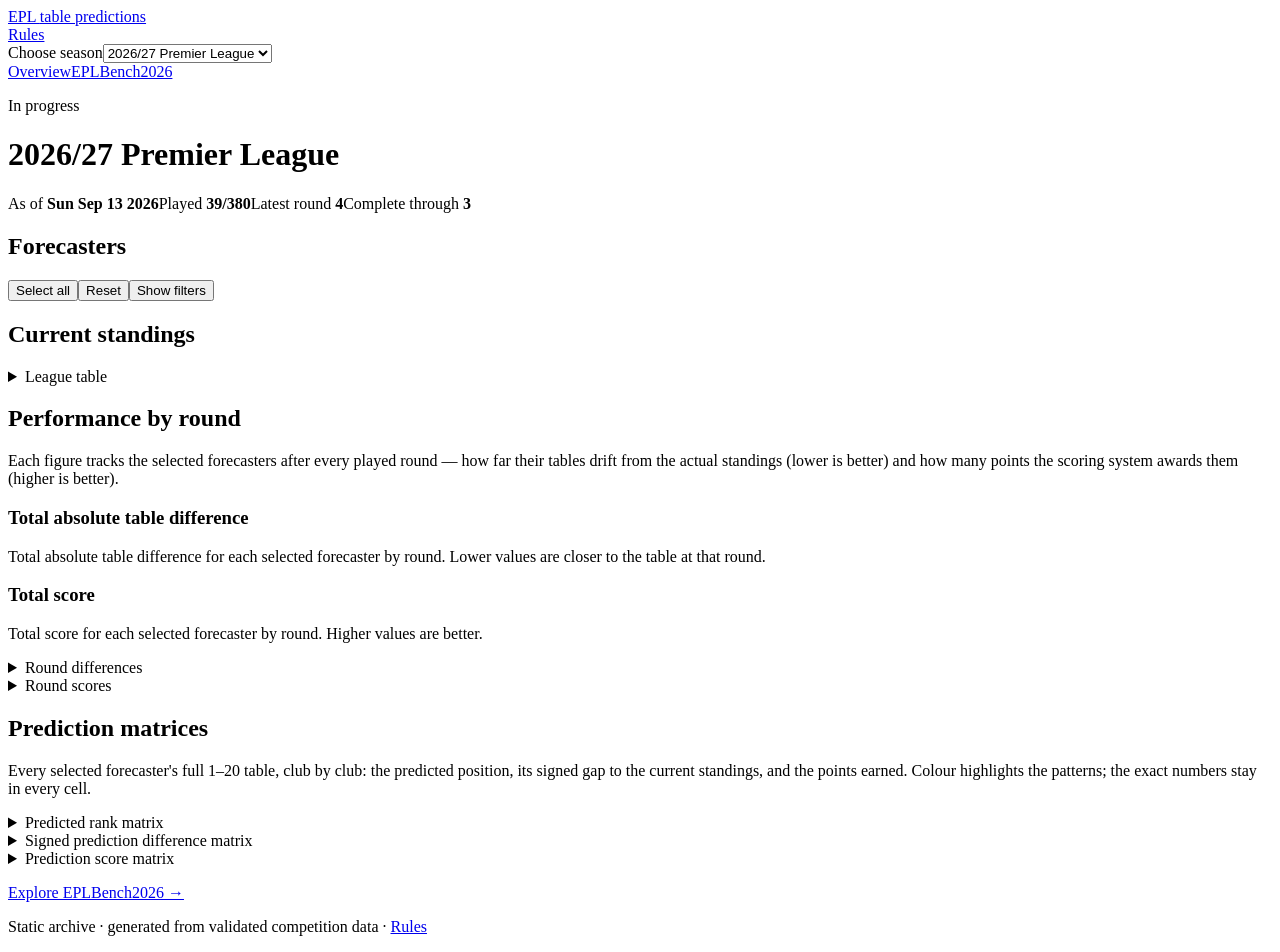
==== commit 8011b4da: "[pages] Deploy site built from ec68158" ====
--- a/seasons/2026-2027/index.html
+++ b/seasons/2026-2027/index.html
@@ -1 +1 @@
-<!DOCTYPE html><html lang="en"><head><meta charset="UTF-8"><meta name="viewport" content="width=device-width"><meta name="description" content="A static archive of Premier League table predictions."><title>2026/27 Premier League</title><link rel="stylesheet" href="/football-predictions-web/_astro/global.COvvmiIE.css"></head><body><header class="site-header"><a class="brand" href="/football-predictions-web/" aria-label="EPL table predictions home">EPL <span>table predictions</span></a><div class="header-actions"><nav class="site-nav" aria-label="Site"><a href="/football-predictions-web/rules/">Rules</a></nav><label class="season-nav"><span class="sr-only">Choose season</span><select data-season-selector><option value="/football-predictions-web/">Choose season</option><option value="/football-predictions-web/seasons/2026-2027/" selected>2026/27 Premier League</option><option value="/football-predictions-web/seasons/2025-2026/">2025/26 Premier League</option><option value="/football-predictions-web/seasons/2024-2025/">2024/25 Premier League</option><option value="/football-predictions-web/seasons/2023-2024/">2023/24 Premier League</option><option value="/football-predictions-web/seasons/2022-2023/">2022/23 Premier League</option><option value="/football-predictions-web/seasons/2020-2021/">2020/21 Premier League</option><option value="/football-predictions-web/seasons/2015-2016/">2015/16 Premier League</option><option value="/football-predictions-web/seasons/2014-2015/">2014/15 Premier League</option><option value="/football-predictions-web/seasons/2013-2014/">2013/14 Premier League</option></select></label></div></header><main><nav class="page-nav" aria-label="Season sections"><a href="/football-predictions-web/seasons/2026-2027/#overview">Overview</a><a href="/football-predictions-web/seasons/2026-2027/ai/">EPLBench2026</a></nav><header id="overview"><p class="eyebrow">In progress</p><h1>2026/27 Premier League</h1><div class="summary"><span>As of <strong>Sat Sep 12 2026</strong></span><span>Played <strong>37/380</strong></span><span>Latest round <strong>4</strong></span><span>Complete through <strong>3</strong></span></div></header><section class="controls" aria-labelledby="forecaster-heading"><div class="actions"><h2 id="forecaster-heading" class="sr-only">Forecasters</h2><button type="button" data-select-all>Select all</button><button type="button" data-reset>Reset</button><button type="button" data-drawer aria-expanded="false" aria-controls="forecaster-filters">Show filters</button></div><div id="forecaster-filters" class="groups" data-forecasters data-default="human" data-valid="nick,joel,tom,m-a,tildsy,mitch,pat,ken,pedro,gemini,last-year,ai-anthropic-claude-opus-4-8,ai-anthropic-claude-opus-5-anthropic-claude-opus-5,ai-google-gemini-3-7-flash,ai-moonshotai-kimi-k3,ai-anthropic-claude-opus-5-old-anthropic-claude-opus-5,ai-openai-gpt-5-5,ai-openai-gpt-5-6-sol,ai-openai-gpt-5-6-terra,ai-qwen-qwen3-8-2-4t-a95b,ai-x-ai-grok-4-5,ai-x-ai-grok-4-6,ai-z-ai-glm-5-3" hidden><fieldset class="group"><legend>Humans</legend><div class="group-actions"><button type="button" data-group-select="human">All</button><button type="button" data-group-clear="human">Clear</button></div><label><input type="checkbox" value="nick" data-forecaster-group="human" checked> Nick</label><label><input type="checkbox" value="joel" data-forecaster-group="human" checked> Joel</label><label><input type="checkbox" value="tom" data-forecaster-group="human" checked> Tom</label><label><input type="checkbox" value="m-a" data-forecaster-group="human" checked> M-A</label><label><input type="checkbox" value="tildsy" data-forecaster-group="human" checked> Tildsy</label><label><input type="checkbox" value="mitch" data-forecaster-group="human" checked> Mitch</label><label><input type="checkbox" value="pat" data-forecaster-group="human" checked> Pat</label><label><input type="checkbox" value="ken" data-forecaster-group="human" checked> Ken</label><label><input type="checkbox" value="pedro" data-forecaster-group="human" checked> Pedro</label></fieldset><fieldset class="group"><legend>Historical reference</legend><div class="group-actions"><button type="button" data-group-select="historical">All</button><button type="button" data-group-clear="historical">Clear</button></div><label><input type="checkbox" value="last-year" data-forecaster-group="historical"> Last Year</label></fieldset><fieldset class="group"><legend>AI forecasts</legend><div class="group-actions"><button type="button" data-group-select="ai">All</button><button type="button" data-group-clear="ai">Clear</button></div><label><input type="checkbox" value="gemini" data-forecaster-group="ai"> Gemini</label><label title="Anthropic: Claude Opus 4.8 · run anthropic--claude-opus-4.8"><input type="checkbox" value="ai-anthropic-claude-opus-4-8" data-forecaster-group="ai"> Opus 4.8<span class="sr-only"> (Anthropic: Claude Opus 4.8)</span></label><label title="Claude Opus 5 · run anthropic--claude-opus-5"><input type="checkbox" value="ai-anthropic-claude-opus-5-anthropic-claude-opus-5" data-forecaster-group="ai"> Opus 5<span class="sr-only"> (Claude Opus 5)</span></label><label title="Google: Gemini 3.7 Flash · run google--gemini-3.7-flash"><input type="checkbox" value="ai-google-gemini-3-7-flash" data-forecaster-group="ai"> Gemini 3.7 Flash<span class="sr-only"> (Google: Gemini 3.7 Flash)</span></label><label title="MoonshotAI: Kimi K3 · run moonshotai--kimi-k3"><input type="checkbox" value="ai-moonshotai-kimi-k3" data-forecaster-group="ai"> Kimi K3<span class="sr-only"> (MoonshotAI: Kimi K3)</span></label><label title="Claude Opus 5 (earlier run) · run old--anthropic--claude-opus-5"><input type="checkbox" value="ai-anthropic-claude-opus-5-old-anthropic-claude-opus-5" data-forecaster-group="ai"> Opus 5†<span class="sr-only"> (Claude Opus 5 (earlier run))</span></label><label title="OpenAI: GPT-5.5 · run openai--gpt-5.5"><input type="checkbox" value="ai-openai-gpt-5-5" data-forecaster-group="ai"> GPT-5.5<span class="sr-only"> (OpenAI: GPT-5.5)</span></label><label title="OpenAI: GPT-5.6 Sol · run openai--gpt-5.6-sol"><input type="checkbox" value="ai-openai-gpt-5-6-sol" data-forecaster-group="ai"> GPT-5.6 Sol<span class="sr-only"> (OpenAI: GPT-5.6 Sol)</span></label><label title="OpenAI: GPT-5.6 Terra · run openai--gpt-5.6-terra"><input type="checkbox" value="ai-openai-gpt-5-6-terra" data-forecaster-group="ai"> GPT-5.6 Terra<span class="sr-only"> (OpenAI: GPT-5.6 Terra)</span></label><label title="Qwen: Qwen3.8 2.4T A95B · run qwen--qwen3.8-2.4t-a95b"><input type="checkbox" value="ai-qwen-qwen3-8-2-4t-a95b" data-forecaster-group="ai"> Qwen3.8 2.4T<span class="sr-only"> (Qwen: Qwen3.8 2.4T A95B)</span></label><label title="SpaceXAI: Grok 4.5 · run x-ai--grok-4.5"><input type="checkbox" value="ai-x-ai-grok-4-5" data-forecaster-group="ai"> Grok 4.5<span class="sr-only"> (SpaceXAI: Grok 4.5)</span></label><label title="SpaceXAI: Grok 4.6 · run x-ai--grok-4.6"><input type="checkbox" value="ai-x-ai-grok-4-6" data-forecaster-group="ai"> Grok 4.6<span class="sr-only"> (SpaceXAI: Grok 4.6)</span></label><label title="Z.ai: GLM 5.3 · run z-ai--glm-5.3"><input type="checkbox" value="ai-z-ai-glm-5-3" data-forecaster-group="ai"> GLM 5.3<span class="sr-only"> (Z.ai: GLM 5.3)</span></label></fieldset></div><p class="live" aria-live="polite" data-announcement></p></section><section aria-labelledby="standings-title"><h2 id="standings-title">Current standings</h2><details class="table-disclosure"><summary>League table</summary><div class="table-wrap standings-table-wrap" role="region" aria-label="Current league standings" tabindex="0"><table class="standings-table"><caption>Current league standings as of Sat Sep 12 2026</caption><thead><tr><th scope="col">Rank</th><th scope="col">Team</th><th scope="col">Played</th><th scope="col">W</th><th scope="col">D</th><th scope="col">L</th><th scope="col">GF</th><th scope="col">GA</th><th scope="col">GD</th><th scope="col">Points</th></tr></thead><tbody><tr><td>1</td><th scope="row">Arsenal</th><td>4</td><td>4</td><td>0</td><td>0</td><td>8</td><td>1</td><td>7</td><td><strong>12</strong></td></tr><tr><td>2</td><th scope="row">Manchester City</th><td>3</td><td>3</td><td>0</td><td>0</td><td>7</td><td>2</td><td>5</td><td><strong>9</strong></td></tr><tr><td>3</td><th scope="row">Hull City</th><td>4</td><td>2</td><td>2</td><td>0</td><td>5</td><td>2</td><td>3</td><td><strong>8</strong></td></tr><tr><td>4</td><th scope="row">Chelsea</th><td>4</td><td>2</td><td>1</td><td>1</td><td>10</td><td>9</td><td>1</td><td><strong>7</strong></td></tr><tr><td>5</td><th scope="row">Brentford</th><td>4</td><td>1</td><td>3</td><td>0</td><td>7</td><td>4</td><td>3</td><td><strong>6</strong></td></tr><tr><td>6</td><th scope="row">Liverpool</th><td>4</td><td>1</td><td>3</td><td>0</td><td>6</td><td>4</td><td>2</td><td><strong>6</strong></td></tr><tr><td>7</td><th scope="row">Everton</th><td>4</td><td>1</td><td>3</td><td>0</td><td>5</td><td>3</td><td>2</td><td><strong>6</strong></td></tr><tr><td>8</td><th scope="row">Ipswich Town</th><td>4</td><td>2</td><td>0</td><td>2</td><td>7</td><td>10</td><td>-3</td><td><strong>6</strong></td></tr><tr><td>9</td><th scope="row">Newcastle United</th><td>3</td><td>1</td><td>2</td><td>0</td><td>6</td><td>4</td><td>2</td><td><strong>5</strong></td></tr><tr><td>10</td><th scope="row">Leeds United</th><td>3</td><td>1</td><td>2</td><td>0</td><td>3</td><td>2</td><td>1</td><td><strong>5</strong></td></tr><tr><td>11</td><th scope="row">Nottingham Forest</th><td>4</td><td>1</td><td>2</td><td>1</td><td>4</td><td>4</td><td>0</td><td><strong>5</strong></td></tr><tr><td>12</td><th scope="row">Brighton &amp; Hove Albion</th><td>3</td><td>1</td><td>1</td><td>1</td><td>8</td><td>5</td><td>3</td><td><strong>4</strong></td></tr><tr><td>13</td><th scope="row">Manchester United</th><td>3</td><td>1</td><td>1</td><td>1</td><td>7</td><td>6</td><td>1</td><td><strong>4</strong></td></tr><tr><td>14</td><th scope="row">Sunderland</th><td>4</td><td>1</td><td>1</td><td>2</td><td>3</td><td>5</td><td>-2</td><td><strong>4</strong></td></tr><tr><td>15</td><th scope="row">AFC Bournemouth</th><td>4</td><td>0</td><td>3</td><td>1</td><td>6</td><td>7</td><td>-1</td><td><strong>3</strong></td></tr><tr><td>16</td><th scope="row">Crystal Palace</th><td>4</td><td>1</td><td>0</td><td>3</td><td>6</td><td>11</td><td>-5</td><td><strong>3</strong></td></tr><tr><td>17</td><th scope="row">Tottenham Hotspur</th><td>4</td><td>0</td><td>2</td><td>2</td><td>0</td><td>5</td><td>-5</td><td><strong>2</strong></td></tr><tr><td>18</td><th scope="row">Fulham</th><td>4</td><td>0</td><td>1</td><td>3</td><td>4</td><td>7</td><td>-3</td><td><strong>1</strong></td></tr><tr><td>19</td><th scope="row">Aston Villa</th><td>4</td><td>0</td><td>1</td><td>3</td><td>1</td><td>7</td><td>-6</td><td><strong>1</strong></td></tr><tr><td>20</td><th scope="row">Coventry City</th><td>3</td><td>0</td><td>0</td><td>3</td><td>0</td><td>5</td><td>-5</td><td><strong>0</strong></td></tr></tbody></table></div></details></section><section aria-labelledby="charts-title"><h2 id="charts-title">Performance by round</h2><p>Each figure tracks the selected forecasters after every played round — how far their tables drift from the actual standings (lower is better) and how many points the scoring system awards them (higher is better).</p><div class="split"><div><h3>Total absolute table difference</h3><p class="sr-only" id="difference-description">Total absolute table difference for each selected forecaster by round. Lower values are closer to the table at that round.</p><div class="card chart" role="group" aria-label="Total absolute table difference by round" aria-describedby="difference-description" data-chart="difference" data-rounds="[{&quot;round&quot;:1,&quot;complete&quot;:true,&quot;absoluteDifference&quot;:{&quot;nick&quot;:130,&quot;joel&quot;:136,&quot;tom&quot;:126,&quot;m-a&quot;:136,&quot;tildsy&quot;:130,&quot;mitch&quot;:126,&quot;pat&quot;:116,&quot;ken&quot;:130,&quot;pedro&quot;:130,&quot;gemini&quot;:128,&quot;last-year&quot;:120,&quot;ai-anthropic-claude-opus-4-8&quot;:134,&quot;ai-anthropic-claude-opus-5-anthropic-claude-opus-5&quot;:114,&quot;ai-google-gemini-3-7-flash&quot;:130,&quot;ai-moonshotai-kimi-k3&quot;:122,&quot;ai-anthropic-claude-opus-5-old-anthropic-claude-opus-5&quot;:128,&quot;ai-openai-gpt-5-5&quot;:130,&quot;ai-openai-gpt-5-6-sol&quot;:128,&quot;ai-openai-gpt-5-6-terra&quot;:134,&quot;ai-qwen-qwen3-8-2-4t-a95b&quot;:132,&quot;ai-x-ai-grok-4-5&quot;:134,&quot;ai-x-ai-grok-4-6&quot;:134,&quot;ai-z-ai-glm-5-3&quot;:114},&quot;totalScores&quot;:{&quot;nick&quot;:811,&quot;joel&quot;:785,&quot;tom&quot;:872,&quot;m-a&quot;:799,&quot;tildsy&quot;:836,&quot;mitch&quot;:918,&quot;pat&quot;:983,&quot;ken&quot;:828,&quot;pedro&quot;:788,&quot;gemini&quot;:854,&quot;last-year&quot;:928,&quot;ai-anthropic-claude-opus-4-8&quot;:814,&quot;ai-anthropic-claude-opus-5-anthropic-claude-opus-5&quot;:965,&quot;ai-google-gemini-3-7-flash&quot;:860,&quot;ai-moonshotai-kimi-k3&quot;:902,&quot;ai-anthropic-claude-opus-5-old-anthropic-claude-opus-5&quot;:837,&quot;ai-openai-gpt-5-5&quot;:855,&quot;ai-openai-gpt-5-6-sol&quot;:839,&quot;ai-openai-gpt-5-6-terra&quot;:798,&quot;ai-qwen-qwen3-8-2-4t-a95b&quot;:828,&quot;ai-x-ai-grok-4-5&quot;:813,&quot;ai-x-ai-grok-4-6&quot;:810,&quot;ai-z-ai-glm-5-3&quot;:987}},{&quot;round&quot;:2,&quot;complete&quot;:true,&quot;absoluteDifference&quot;:{&quot;nick&quot;:114,&quot;joel&quot;:112,&quot;tom&quot;:100,&quot;m-a&quot;:106,&quot;tildsy&quot;:114,&quot;mitch&quot;:106,&quot;pat&quot;:110,&quot;ken&quot;:112,&quot;pedro&quot;:110,&quot;gemini&quot;:110,&quot;last-year&quot;:110,&quot;ai-anthropic-claude-opus-4-8&quot;:112,&quot;ai-anthropic-claude-opus-5-anthropic-claude-opus-5&quot;:102,&quot;ai-google-gemini-3-7-flash&quot;:110,&quot;ai-moonshotai-kimi-k3&quot;:104,&quot;ai-anthropic-claude-opus-5-old-anthropic-claude-opus-5&quot;:112,&quot;ai-openai-gpt-5-5&quot;:110,&quot;ai-openai-gpt-5-6-sol&quot;:108,&quot;ai-openai-gpt-5-6-terra&quot;:112,&quot;ai-qwen-qwen3-8-2-4t-a95b&quot;:102,&quot;ai-x-ai-grok-4-5&quot;:104,&quot;ai-x-ai-grok-4-6&quot;:116,&quot;ai-z-ai-glm-5-3&quot;:102},&quot;totalScores&quot;:{&quot;nick&quot;:945,&quot;joel&quot;:905,&quot;tom&quot;:1076,&quot;m-a&quot;:1008,&quot;tildsy&quot;:944,&quot;mitch&quot;:1030,&quot;pat&quot;:953,&quot;ken&quot;:918,&quot;pedro&quot;:985,&quot;gemini&quot;:972,&quot;last-year&quot;:934,&quot;ai-anthropic-claude-opus-4-8&quot;:960,&quot;ai-anthropic-claude-opus-5-anthropic-claude-opus-5&quot;:1032,&quot;ai-google-gemini-3-7-flash&quot;:1013,&quot;ai-moonshotai-kimi-k3&quot;:1013,&quot;ai-anthropic-claude-opus-5-old-anthropic-claude-opus-5&quot;:971,&quot;ai-openai-gpt-5-5&quot;:1016,&quot;ai-openai-gpt-5-6-sol&quot;:1010,&quot;ai-openai-gpt-5-6-terra&quot;:1007,&quot;ai-qwen-qwen3-8-2-4t-a95b&quot;:1072,&quot;ai-x-ai-grok-4-5&quot;:1030,&quot;ai-x-ai-grok-4-6&quot;:965,&quot;ai-z-ai-glm-5-3&quot;:991}},{&quot;round&quot;:3,&quot;complete&quot;:true,&quot;absoluteDifference&quot;:{&quot;nick&quot;:110,&quot;joel&quot;:92,&quot;tom&quot;:90,&quot;m-a&quot;:92,&quot;tildsy&quot;:98,&quot;mitch&quot;:102,&quot;pat&quot;:100,&quot;ken&quot;:94,&quot;pedro&quot;:108,&quot;gemini&quot;:98,&quot;last-year&quot;:100,&quot;ai-anthropic-claude-opus-4-8&quot;:98,&quot;ai-anthropic-claude-opus-5-anthropic-claude-opus-5&quot;:94,&quot;ai-google-gemini-3-7-flash&quot;:96,&quot;ai-moonshotai-kimi-k3&quot;:88,&quot;ai-anthropic-claude-opus-5-old-anthropic-claude-opus-5&quot;:98,&quot;ai-openai-gpt-5-5&quot;:96,&quot;ai-openai-gpt-5-6-sol&quot;:98,&quot;ai-openai-gpt-5-6-terra&quot;:100,&quot;ai-qwen-qwen3-8-2-4t-a95b&quot;:86,&quot;ai-x-ai-grok-4-5&quot;:92,&quot;ai-x-ai-grok-4-6&quot;:102,&quot;ai-z-ai-glm-5-3&quot;:92},&quot;totalScores&quot;:{&quot;nick&quot;:932,&quot;joel&quot;:1073,&quot;tom&quot;:1148,&quot;m-a&quot;:1095,&quot;tildsy&quot;:1041,&quot;mitch&quot;:982,&quot;pat&quot;:990,&quot;ken&quot;:1099,&quot;pedro&quot;:944,&quot;gemini&quot;:1047,&quot;last-year&quot;:1016,&quot;ai-anthropic-claude-opus-4-8&quot;:1040,&quot;ai-anthropic-claude-opus-5-anthropic-claude-opus-5&quot;:1055,&quot;ai-google-gemini-3-7-flash&quot;:1048,&quot;ai-moonshotai-kimi-k3&quot;:1121,&quot;ai-anthropic-claude-opus-5-old-anthropic-claude-opus-5&quot;:1026,&quot;ai-openai-gpt-5-5&quot;:1052,&quot;ai-openai-gpt-5-6-sol&quot;:1006,&quot;ai-openai-gpt-5-6-terra&quot;:997,&quot;ai-qwen-qwen3-8-2-4t-a95b&quot;:1155,&quot;ai-x-ai-grok-4-5&quot;:1099,&quot;ai-x-ai-grok-4-6&quot;:990,&quot;ai-z-ai-glm-5-3&quot;:1057}},{&quot;round&quot;:4,&quot;complete&quot;:false,&quot;absoluteDifference&quot;:{&quot;nick&quot;:120,&quot;joel&quot;:106,&quot;tom&quot;:102,&quot;m-a&quot;:98,&quot;tildsy&quot;:108,&quot;mitch&quot;:110,&quot;pat&quot;:106,&quot;ken&quot;:112,&quot;pedro&quot;:114,&quot;gemini&quot;:110,&quot;last-year&quot;:112,&quot;ai-anthropic-claude-opus-4-8&quot;:102,&quot;ai-anthropic-claude-opus-5-anthropic-claude-opus-5&quot;:100,&quot;ai-google-gemini-3-7-flash&quot;:110,&quot;ai-moonshotai-kimi-k3&quot;:102,&quot;ai-anthropic-claude-opus-5-old-anthropic-claude-opus-5&quot;:100,&quot;ai-openai-gpt-5-5&quot;:110,&quot;ai-openai-gpt-5-6-sol&quot;:98,&quot;ai-openai-gpt-5-6-terra&quot;:102,&quot;ai-qwen-qwen3-8-2-4t-a95b&quot;:106,&quot;ai-x-ai-grok-4-5&quot;:108,&quot;ai-x-ai-grok-4-6&quot;:104,&quot;ai-z-ai-glm-5-3&quot;:104},&quot;totalScores&quot;:{&quot;nick&quot;:869,&quot;joel&quot;:1023,&quot;tom&quot;:1049,&quot;m-a&quot;:1089,&quot;tildsy&quot;:1010,&quot;mitch&quot;:963,&quot;pat&quot;:1011,&quot;ken&quot;:989,&quot;pedro&quot;:928,&quot;gemini&quot;:998,&quot;last-year&quot;:984,&quot;ai-anthropic-claude-opus-4-8&quot;:1060,&quot;ai-anthropic-claude-opus-5-anthropic-claude-opus-5&quot;:1051,&quot;ai-google-gemini-3-7-flash&quot;:968,&quot;ai-moonshotai-kimi-k3&quot;:1028,&quot;ai-anthropic-claude-opus-5-old-anthropic-claude-opus-5&quot;:1044,&quot;ai-openai-gpt-5-5&quot;:965,&quot;ai-openai-gpt-5-6-sol&quot;:1056,&quot;ai-openai-gpt-5-6-terra&quot;:1019,&quot;ai-qwen-qwen3-8-2-4t-a95b&quot;:1002,&quot;ai-x-ai-grok-4-5&quot;:987,&quot;ai-x-ai-grok-4-6&quot;:1010,&quot;ai-z-ai-glm-5-3&quot;:1019}}]" data-forecasters="[{&quot;id&quot;:&quot;nick&quot;,&quot;label&quot;:&quot;Nick&quot;,&quot;kind&quot;:&quot;human&quot;,&quot;order&quot;:1,&quot;source&quot;:&quot;predictions&quot;},{&quot;id&quot;:&quot;joel&quot;,&quot;label&quot;:&quot;Joel&quot;,&quot;kind&quot;:&quot;human&quot;,&quot;order&quot;:3,&quot;source&quot;:&quot;predictions&quot;},{&quot;id&quot;:&quot;tom&quot;,&quot;label&quot;:&quot;Tom&quot;,&quot;kind&quot;:&quot;human&quot;,&quot;order&quot;:10,&quot;source&quot;:&quot;predictions&quot;},{&quot;id&quot;:&quot;m-a&quot;,&quot;label&quot;:&quot;M-A&quot;,&quot;kind&quot;:&quot;human&quot;,&quot;order&quot;:9,&quot;source&quot;:&quot;predictions&quot;},{&quot;id&quot;:&quot;tildsy&quot;,&quot;label&quot;:&quot;Tildsy&quot;,&quot;kind&quot;:&quot;human&quot;,&quot;order&quot;:15,&quot;source&quot;:&quot;predictions&quot;},{&quot;id&quot;:&quot;mitch&quot;,&quot;label&quot;:&quot;Mitch&quot;,&quot;kind&quot;:&quot;human&quot;,&quot;order&quot;:11,&quot;source&quot;:&quot;predictions&quot;},{&quot;id&quot;:&quot;pat&quot;,&quot;label&quot;:&quot;Pat&quot;,&quot;kind&quot;:&quot;human&quot;,&quot;order&quot;:12,&quot;source&quot;:&quot;predictions&quot;},{&quot;id&quot;:&quot;ken&quot;,&quot;label&quot;:&quot;Ken&quot;,&quot;kind&quot;:&quot;human&quot;,&quot;order&quot;:13,&quot;source&quot;:&quot;predictions&quot;},{&quot;id&quot;:&quot;pedro&quot;,&quot;label&quot;:&quot;Pedro&quot;,&quot;kind&quot;:&quot;human&quot;,&quot;order&quot;:14,&quot;source&quot;:&quot;predictions&quot;},{&quot;id&quot;:&quot;gemini&quot;,&quot;label&quot;:&quot;Gemini&quot;,&quot;kind&quot;:&quot;ai&quot;,&quot;order&quot;:25,&quot;source&quot;:&quot;predictions&quot;},{&quot;id&quot;:&quot;last-year&quot;,&quot;label&quot;:&quot;Last Year&quot;,&quot;kind&quot;:&quot;historical&quot;,&quot;order&quot;:23,&quot;source&quot;:&quot;predictions&quot;},{&quot;id&quot;:&quot;ai-anthropic-claude-opus-4-8&quot;,&quot;label&quot;:&quot;Opus 4.8&quot;,&quot;kind&quot;:&quot;ai&quot;,&quot;order&quot;:26,&quot;source&quot;:&quot;ai&quot;,&quot;runId&quot;:&quot;anthropic--claude-opus-4.8&quot;,&quot;shortName&quot;:&quot;Opus 4.8&quot;,&quot;fullLabel&quot;:&quot;Anthropic: Claude Opus 4.8&quot;},{&quot;id&quot;:&quot;ai-anthropic-claude-opus-5-anthropic-claude-opus-5&quot;,&quot;label&quot;:&quot;Opus 5&quot;,&quot;kind&quot;:&quot;ai&quot;,&quot;order&quot;:27,&quot;source&quot;:&quot;ai&quot;,&quot;runId&quot;:&quot;anthropic--claude-opus-5&quot;,&quot;shortName&quot;:&quot;Opus 5&quot;,&quot;fullLabel&quot;:&quot;Claude Opus 5&quot;},{&quot;id&quot;:&quot;ai-google-gemini-3-7-flash&quot;,&quot;label&quot;:&quot;Gemini 3.7 Flash&quot;,&quot;kind&quot;:&quot;ai&quot;,&quot;order&quot;:29,&quot;source&quot;:&quot;ai&quot;,&quot;runId&quot;:&quot;google--gemini-3.7-flash&quot;,&quot;shortName&quot;:&quot;Gemini 3.7 Flash&quot;,&quot;fullLabel&quot;:&quot;Google: Gemini 3.7 Flash&quot;},{&quot;id&quot;:&quot;ai-moonshotai-kimi-k3&quot;,&quot;label&quot;:&quot;Kimi K3&quot;,&quot;kind&quot;:&quot;ai&quot;,&quot;order&quot;:30,&quot;source&quot;:&quot;ai&quot;,&quot;runId&quot;:&quot;moonshotai--kimi-k3&quot;,&quot;shortName&quot;:&quot;Kimi K3&quot;,&quot;fullLabel&quot;:&quot;MoonshotAI: Kimi K3&quot;},{&quot;id&quot;:&quot;ai-anthropic-claude-opus-5-old-anthropic-claude-opus-5&quot;,&quot;label&quot;:&quot;Opus 5†&quot;,&quot;kind&quot;:&quot;ai&quot;,&quot;order&quot;:28,&quot;source&quot;:&quot;ai&quot;,&quot;runId&quot;:&quot;old--anthropic--claude-opus-5&quot;,&quot;shortName&quot;:&quot;Opus 5†&quot;,&quot;fullLabel&quot;:&quot;Claude Opus 5 (earlier run)&quot;},{&quot;id&quot;:&quot;ai-openai-gpt-5-5&quot;,&quot;label&quot;:&quot;GPT-5.5&quot;,&quot;kind&quot;:&quot;ai&quot;,&quot;order&quot;:31,&quot;source&quot;:&quot;ai&quot;,&quot;runId&quot;:&quot;openai--gpt-5.5&quot;,&quot;shortName&quot;:&quot;GPT-5.5&quot;,&quot;fullLabel&quot;:&quot;OpenAI: GPT-5.5&quot;},{&quot;id&quot;:&quot;ai-openai-gpt-5-6-sol&quot;,&quot;label&quot;:&quot;GPT-5.6 Sol&quot;,&quot;kind&quot;:&quot;ai&quot;,&quot;order&quot;:32,&quot;source&quot;:&quot;ai&quot;,&quot;runId&quot;:&quot;openai--gpt-5.6-sol&quot;,&quot;shortName&quot;:&quot;GPT-5.6 Sol&quot;,&quot;fullLabel&quot;:&quot;OpenAI: GPT-5.6 Sol&quot;},{&quot;id&quot;:&quot;ai-openai-gpt-5-6-terra&quot;,&quot;label&quot;:&quot;GPT-5.6 Terra&quot;,&quot;kind&quot;:&quot;ai&quot;,&quot;order&quot;:33,&quot;source&quot;:&quot;ai&quot;,&quot;runId&quot;:&quot;openai--gpt-5.6-terra&quot;,&quot;shortName&quot;:&quot;GPT-5.6 Terra&quot;,&quot;fullLabel&quot;:&quot;OpenAI: GPT-5.6 Terra&quot;},{&quot;id&quot;:&quot;ai-qwen-qwen3-8-2-4t-a95b&quot;,&quot;label&quot;:&quot;Qwen3.8 2.4T&quot;,&quot;kind&quot;:&quot;ai&quot;,&quot;order&quot;:34,&quot;source&quot;:&quot;ai&quot;,&quot;runId&quot;:&quot;qwen--qwen3.8-2.4t-a95b&quot;,&quot;shortName&quot;:&quot;Qwen3.8 2.4T&quot;,&quot;fullLabel&quot;:&quot;Qwen: Qwen3.8 2.4T A95B&quot;},{&quot;id&quot;:&quot;ai-x-ai-grok-4-5&quot;,&quot;label&quot;:&quot;Grok 4.5&quot;,&quot;kind&quot;:&quot;ai&quot;,&quot;order&quot;:35,&quot;source&quot;:&quot;ai&quot;,&quot;runId&quot;:&quot;x-ai--grok-4.5&quot;,&quot;shortName&quot;:&quot;Grok 4.5&quot;,&quot;fullLabel&quot;:&quot;SpaceXAI: Grok 4.5&quot;},{&quot;id&quot;:&quot;ai-x-ai-grok-4-6&quot;,&quot;label&quot;:&quot;Grok 4.6&quot;,&quot;kind&quot;:&quot;ai&quot;,&quot;order&quot;:36,&quot;source&quot;:&quot;ai&quot;,&quot;runId&quot;:&quot;x-ai--grok-4.6&quot;,&quot;shortName&quot;:&quot;Grok 4.6&quot;,&quot;fullLabel&quot;:&quot;SpaceXAI: Grok 4.6&quot;},{&quot;id&quot;:&quot;ai-z-ai-glm-5-3&quot;,&quot;label&quot;:&quot;GLM 5.3&quot;,&quot;kind&quot;:&quot;ai&quot;,&quot;order&quot;:37,&quot;source&quot;:&quot;ai&quot;,&quot;runId&quot;:&quot;z-ai--glm-5.3&quot;,&quot;shortName&quot;:&quot;GLM 5.3&quot;,&quot;fullLabel&quot;:&quot;Z.ai: GLM 5.3&quot;}]"></div></div><div><h3>Total score</h3><p class="sr-only" id="score-description">Total score for each selected forecaster by round. Higher values are better.</p><div class="card chart" role="group" aria-label="Total score by round" aria-describedby="score-description" data-chart="score" data-rounds="[{&quot;round&quot;:1,&quot;complete&quot;:true,&quot;absoluteDifference&quot;:{&quot;nick&quot;:130,&quot;joel&quot;:136,&quot;tom&quot;:126,&quot;m-a&quot;:136,&quot;tildsy&quot;:130,&quot;mitch&quot;:126,&quot;pat&quot;:116,&quot;ken&quot;:130,&quot;pedro&quot;:130,&quot;gemini&quot;:128,&quot;last-year&quot;:120,&quot;ai-anthropic-claude-opus-4-8&quot;:134,&quot;ai-anthropic-claude-opus-5-anthropic-claude-opus-5&quot;:114,&quot;ai-google-gemini-3-7-flash&quot;:130,&quot;ai-moonshotai-kimi-k3&quot;:122,&quot;ai-anthropic-claude-opus-5-old-anthropic-claude-opus-5&quot;:128,&quot;ai-openai-gpt-5-5&quot;:130,&quot;ai-openai-gpt-5-6-sol&quot;:128,&quot;ai-openai-gpt-5-6-terra&quot;:134,&quot;ai-qwen-qwen3-8-2-4t-a95b&quot;:132,&quot;ai-x-ai-grok-4-5&quot;:134,&quot;ai-x-ai-grok-4-6&quot;:134,&quot;ai-z-ai-glm-5-3&quot;:114},&quot;totalScores&quot;:{&quot;nick&quot;:811,&quot;joel&quot;:785,&quot;tom&quot;:872,&quot;m-a&quot;:799,&quot;tildsy&quot;:836,&quot;mitch&quot;:918,&quot;pat&quot;:983,&quot;ken&quot;:828,&quot;pedro&quot;:788,&quot;gemini&quot;:854,&quot;last-year&quot;:928,&quot;ai-anthropic-claude-opus-4-8&quot;:814,&quot;ai-anthropic-claude-opus-5-anthropic-claude-opus-5&quot;:965,&quot;ai-google-gemini-3-7-flash&quot;:860,&quot;ai-moonshotai-kimi-k3&quot;:902,&quot;ai-anthropic-claude-opus-5-old-anthropic-claude-opus-5&quot;:837,&quot;ai-openai-gpt-5-5&quot;:855,&quot;ai-openai-gpt-5-6-sol&quot;:839,&quot;ai-openai-gpt-5-6-terra&quot;:798,&quot;ai-qwen-qwen3-8-2-4t-a95b&quot;:828,&quot;ai-x-ai-grok-4-5&quot;:813,&quot;ai-x-ai-grok-4-6&quot;:810,&quot;ai-z-ai-glm-5-3&quot;:987}},{&quot;round&quot;:2,&quot;complete&quot;:true,&quot;absoluteDifference&quot;:{&quot;nick&quot;:114,&quot;joel&quot;:112,&quot;tom&quot;:100,&quot;m-a&quot;:106,&quot;tildsy&quot;:114,&quot;mitch&quot;:106,&quot;pat&quot;:110,&quot;ken&quot;:112,&quot;pedro&quot;:110,&quot;gemini&quot;:110,&quot;last-year&quot;:110,&quot;ai-anthropic-claude-opus-4-8&quot;:112,&quot;ai-anthropic-claude-opus-5-anthropic-claude-opus-5&quot;:102,&quot;ai-google-gemini-3-7-flash&quot;:110,&quot;ai-moonshotai-kimi-k3&quot;:104,&quot;ai-anthropic-claude-opus-5-old-anthropic-claude-opus-5&quot;:112,&quot;ai-openai-gpt-5-5&quot;:110,&quot;ai-openai-gpt-5-6-sol&quot;:108,&quot;ai-openai-gpt-5-6-terra&quot;:112,&quot;ai-qwen-qwen3-8-2-4t-a95b&quot;:102,&quot;ai-x-ai-grok-4-5&quot;:104,&quot;ai-x-ai-grok-4-6&quot;:116,&quot;ai-z-ai-glm-5-3&quot;:102},&quot;totalScores&quot;:{&quot;nick&quot;:945,&quot;joel&quot;:905,&quot;tom&quot;:1076,&quot;m-a&quot;:1008,&quot;tildsy&quot;:944,&quot;mitch&quot;:1030,&quot;pat&quot;:953,&quot;ken&quot;:918,&quot;pedro&quot;:985,&quot;gemini&quot;:972,&quot;last-year&quot;:934,&quot;ai-anthropic-claude-opus-4-8&quot;:960,&quot;ai-anthropic-claude-opus-5-anthropic-claude-opus-5&quot;:1032,&quot;ai-google-gemini-3-7-flash&quot;:1013,&quot;ai-moonshotai-kimi-k3&quot;:1013,&quot;ai-anthropic-claude-opus-5-old-anthropic-claude-opus-5&quot;:971,&quot;ai-openai-gpt-5-5&quot;:1016,&quot;ai-openai-gpt-5-6-sol&quot;:1010,&quot;ai-openai-gpt-5-6-terra&quot;:1007,&quot;ai-qwen-qwen3-8-2-4t-a95b&quot;:1072,&quot;ai-x-ai-grok-4-5&quot;:1030,&quot;ai-x-ai-grok-4-6&quot;:965,&quot;ai-z-ai-glm-5-3&quot;:991}},{&quot;round&quot;:3,&quot;complete&quot;:true,&quot;absoluteDifference&quot;:{&quot;nick&quot;:110,&quot;joel&quot;:92,&quot;tom&quot;:90,&quot;m-a&quot;:92,&quot;tildsy&quot;:98,&quot;mitch&quot;:102,&quot;pat&quot;:100,&quot;ken&quot;:94,&quot;pedro&quot;:108,&quot;gemini&quot;:98,&quot;last-year&quot;:100,&quot;ai-anthropic-claude-opus-4-8&quot;:98,&quot;ai-anthropic-claude-opus-5-anthropic-claude-opus-5&quot;:94,&quot;ai-google-gemini-3-7-flash&quot;:96,&quot;ai-moonshotai-kimi-k3&quot;:88,&quot;ai-anthropic-claude-opus-5-old-anthropic-claude-opus-5&quot;:98,&quot;ai-openai-gpt-5-5&quot;:96,&quot;ai-openai-gpt-5-6-sol&quot;:98,&quot;ai-openai-gpt-5-6-terra&quot;:100,&quot;ai-qwen-qwen3-8-2-4t-a95b&quot;:86,&quot;ai-x-ai-grok-4-5&quot;:92,&quot;ai-x-ai-grok-4-6&quot;:102,&quot;ai-z-ai-glm-5-3&quot;:92},&quot;totalScores&quot;:{&quot;nick&quot;:932,&quot;joel&quot;:1073,&quot;tom&quot;:1148,&quot;m-a&quot;:1095,&quot;tildsy&quot;:1041,&quot;mitch&quot;:982,&quot;pat&quot;:990,&quot;ken&quot;:1099,&quot;pedro&quot;:944,&quot;gemini&quot;:1047,&quot;last-year&quot;:1016,&quot;ai-anthropic-claude-opus-4-8&quot;:1040,&quot;ai-anthropic-claude-opus-5-anthropic-claude-opus-5&quot;:1055,&quot;ai-google-gemini-3-7-flash&quot;:1048,&quot;ai-moonshotai-kimi-k3&quot;:1121,&quot;ai-anthropic-claude-opus-5-old-anthropic-claude-opus-5&quot;:1026,&quot;ai-openai-gpt-5-5&quot;:1052,&quot;ai-openai-gpt-5-6-sol&quot;:1006,&quot;ai-openai-gpt-5-6-terra&quot;:997,&quot;ai-qwen-qwen3-8-2-4t-a95b&quot;:1155,&quot;ai-x-ai-grok-4-5&quot;:1099,&quot;ai-x-ai-grok-4-6&quot;:990,&quot;ai-z-ai-glm-5-3&quot;:1057}},{&quot;round&quot;:4,&quot;complete&quot;:false,&quot;absoluteDifference&quot;:{&quot;nick&quot;:120,&quot;joel&quot;:106,&quot;tom&quot;:102,&quot;m-a&quot;:98,&quot;tildsy&quot;:108,&quot;mitch&quot;:110,&quot;pat&quot;:106,&quot;ken&quot;:112,&quot;pedro&quot;:114,&quot;gemini&quot;:110,&quot;last-year&quot;:112,&quot;ai-anthropic-claude-opus-4-8&quot;:102,&quot;ai-anthropic-claude-opus-5-anthropic-claude-opus-5&quot;:100,&quot;ai-google-gemini-3-7-flash&quot;:110,&quot;ai-moonshotai-kimi-k3&quot;:102,&quot;ai-anthropic-claude-opus-5-old-anthropic-claude-opus-5&quot;:100,&quot;ai-openai-gpt-5-5&quot;:110,&quot;ai-openai-gpt-5-6-sol&quot;:98,&quot;ai-openai-gpt-5-6-terra&quot;:102,&quot;ai-qwen-qwen3-8-2-4t-a95b&quot;:106,&quot;ai-x-ai-grok-4-5&quot;:108,&quot;ai-x-ai-grok-4-6&quot;:104,&quot;ai-z-ai-glm-5-3&quot;:104},&quot;totalScores&quot;:{&quot;nick&quot;:869,&quot;joel&quot;:1023,&quot;tom&quot;:1049,&quot;m-a&quot;:1089,&quot;tildsy&quot;:1010,&quot;mitch&quot;:963,&quot;pat&quot;:1011,&quot;ken&quot;:989,&quot;pedro&quot;:928,&quot;gemini&quot;:998,&quot;last-year&quot;:984,&quot;ai-anthropic-claude-opus-4-8&quot;:1060,&quot;ai-anthropic-claude-opus-5-anthropic-claude-opus-5&quot;:1051,&quot;ai-google-gemini-3-7-flash&quot;:968,&quot;ai-moonshotai-kimi-k3&quot;:1028,&quot;ai-anthropic-claude-opus-5-old-anthropic-claude-opus-5&quot;:1044,&quot;ai-openai-gpt-5-5&quot;:965,&quot;ai-openai-gpt-5-6-sol&quot;:1056,&quot;ai-openai-gpt-5-6-terra&quot;:1019,&quot;ai-qwen-qwen3-8-2-4t-a95b&quot;:1002,&quot;ai-x-ai-grok-4-5&quot;:987,&quot;ai-x-ai-grok-4-6&quot;:1010,&quot;ai-z-ai-glm-5-3&quot;:1019}}]" data-forecasters="[{&quot;id&quot;:&quot;nick&quot;,&quot;label&quot;:&quot;Nick&quot;,&quot;kind&quot;:&quot;human&quot;,&quot;order&quot;:1,&quot;source&quot;:&quot;predictions&quot;},{&quot;id&quot;:&quot;joel&quot;,&quot;label&quot;:&quot;Joel&quot;,&quot;kind&quot;:&quot;human&quot;,&quot;order&quot;:3,&quot;source&quot;:&quot;predictions&quot;},{&quot;id&quot;:&quot;tom&quot;,&quot;label&quot;:&quot;Tom&quot;,&quot;kind&quot;:&quot;human&quot;,&quot;order&quot;:10,&quot;source&quot;:&quot;predictions&quot;},{&quot;id&quot;:&quot;m-a&quot;,&quot;label&quot;:&quot;M-A&quot;,&quot;kind&quot;:&quot;human&quot;,&quot;order&quot;:9,&quot;source&quot;:&quot;predictions&quot;},{&quot;id&quot;:&quot;tildsy&quot;,&quot;label&quot;:&quot;Tildsy&quot;,&quot;kind&quot;:&quot;human&quot;,&quot;order&quot;:15,&quot;source&quot;:&quot;predictions&quot;},{&quot;id&quot;:&quot;mitch&quot;,&quot;label&quot;:&quot;Mitch&quot;,&quot;kind&quot;:&quot;human&quot;,&quot;order&quot;:11,&quot;source&quot;:&quot;predictions&quot;},{&quot;id&quot;:&quot;pat&quot;,&quot;label&quot;:&quot;Pat&quot;,&quot;kind&quot;:&quot;human&quot;,&quot;order&quot;:12,&quot;source&quot;:&quot;predictions&quot;},{&quot;id&quot;:&quot;ken&quot;,&quot;label&quot;:&quot;Ken&quot;,&quot;kind&quot;:&quot;human&quot;,&quot;order&quot;:13,&quot;source&quot;:&quot;predictions&quot;},{&quot;id&quot;:&quot;pedro&quot;,&quot;label&quot;:&quot;Pedro&quot;,&quot;kind&quot;:&quot;human&quot;,&quot;order&quot;:14,&quot;source&quot;:&quot;predictions&quot;},{&quot;id&quot;:&quot;gemini&quot;,&quot;label&quot;:&quot;Gemini&quot;,&quot;kind&quot;:&quot;ai&quot;,&quot;order&quot;:25,&quot;source&quot;:&quot;predictions&quot;},{&quot;id&quot;:&quot;last-year&quot;,&quot;label&quot;:&quot;Last Year&quot;,&quot;kind&quot;:&quot;historical&quot;,&quot;order&quot;:23,&quot;source&quot;:&quot;predictions&quot;},{&quot;id&quot;:&quot;ai-anthropic-claude-opus-4-8&quot;,&quot;label&quot;:&quot;Opus 4.8&quot;,&quot;kind&quot;:&quot;ai&quot;,&quot;order&quot;:26,&quot;source&quot;:&quot;ai&quot;,&quot;runId&quot;:&quot;anthropic--claude-opus-4.8&quot;,&quot;shortName&quot;:&quot;Opus 4.8&quot;,&quot;fullLabel&quot;:&quot;Anthropic: Claude Opus 4.8&quot;},{&quot;id&quot;:&quot;ai-anthropic-claude-opus-5-anthropic-claude-opus-5&quot;,&quot;label&quot;:&quot;Opus 5&quot;,&quot;kind&quot;:&quot;ai&quot;,&quot;order&quot;:27,&quot;source&quot;:&quot;ai&quot;,&quot;runId&quot;:&quot;anthropic--claude-opus-5&quot;,&quot;shortName&quot;:&quot;Opus 5&quot;,&quot;fullLabel&quot;:&quot;Claude Opus 5&quot;},{&quot;id&quot;:&quot;ai-google-gemini-3-7-flash&quot;,&quot;label&quot;:&quot;Gemini 3.7 Flash&quot;,&quot;kind&quot;:&quot;ai&quot;,&quot;order&quot;:29,&quot;source&quot;:&quot;ai&quot;,&quot;runId&quot;:&quot;google--gemini-3.7-flash&quot;,&quot;shortName&quot;:&quot;Gemini 3.7 Flash&quot;,&quot;fullLabel&quot;:&quot;Google: Gemini 3.7 Flash&quot;},{&quot;id&quot;:&quot;ai-moonshotai-kimi-k3&quot;,&quot;label&quot;:&quot;Kimi K3&quot;,&quot;kind&quot;:&quot;ai&quot;,&quot;order&quot;:30,&quot;source&quot;:&quot;ai&quot;,&quot;runId&quot;:&quot;moonshotai--kimi-k3&quot;,&quot;shortName&quot;:&quot;Kimi K3&quot;,&quot;fullLabel&quot;:&quot;MoonshotAI: Kimi K3&quot;},{&quot;id&quot;:&quot;ai-anthropic-claude-opus-5-old-anthropic-claude-opus-5&quot;,&quot;label&quot;:&quot;Opus 5†&quot;,&quot;kind&quot;:&quot;ai&quot;,&quot;order&quot;:28,&quot;source&quot;:&quot;ai&quot;,&quot;runId&quot;:&quot;old--anthropic--claude-opus-5&quot;,&quot;shortName&quot;:&quot;Opus 5†&quot;,&quot;fullLabel&quot;:&quot;Claude Opus 5 (earlier run)&quot;},{&quot;id&quot;:&quot;ai-openai-gpt-5-5&quot;,&quot;label&quot;:&quot;GPT-5.5&quot;,&quot;kind&quot;:&quot;ai&quot;,&quot;order&quot;:31,&quot;source&quot;:&quot;ai&quot;,&quot;runId&quot;:&quot;openai--gpt-5.5&quot;,&quot;shortName&quot;:&quot;GPT-5.5&quot;,&quot;fullLabel&quot;:&quot;OpenAI: GPT-5.5&quot;},{&quot;id&quot;:&quot;ai-openai-gpt-5-6-sol&quot;,&quot;label&quot;:&quot;GPT-5.6 Sol&quot;,&quot;kind&quot;:&quot;ai&quot;,&quot;order&quot;:32,&quot;source&quot;:&quot;ai&quot;,&quot;runId&quot;:&quot;openai--gpt-5.6-sol&quot;,&quot;shortName&quot;:&quot;GPT-5.6 Sol&quot;,&quot;fullLabel&quot;:&quot;OpenAI: GPT-5.6 Sol&quot;},{&quot;id&quot;:&quot;ai-openai-gpt-5-6-terra&quot;,&quot;label&quot;:&quot;GPT-5.6 Terra&quot;,&quot;kind&quot;:&quot;ai&quot;,&quot;order&quot;:33,&quot;source&quot;:&quot;ai&quot;,&quot;runId&quot;:&quot;openai--gpt-5.6-terra&quot;,&quot;shortName&quot;:&quot;GPT-5.6 Terra&quot;,&quot;fullLabel&quot;:&quot;OpenAI: GPT-5.6 Terra&quot;},{&quot;id&quot;:&quot;ai-qwen-qwen3-8-2-4t-a95b&quot;,&quot;label&quot;:&quot;Qwen3.8 2.4T&quot;,&quot;kind&quot;:&quot;ai&quot;,&quot;order&quot;:34,&quot;source&quot;:&quot;ai&quot;,&quot;runId&quot;:&quot;qwen--qwen3.8-2.4t-a95b&quot;,&quot;shortName&quot;:&quot;Qwen3.8 2.4T&quot;,&quot;fullLabel&quot;:&quot;Qwen: Qwen3.8 2.4T A95B&quot;},{&quot;id&quot;:&quot;ai-x-ai-grok-4-5&quot;,&quot;label&quot;:&quot;Grok 4.5&quot;,&quot;kind&quot;:&quot;ai&quot;,&quot;order&quot;:35,&quot;source&quot;:&quot;ai&quot;,&quot;runId&quot;:&quot;x-ai--grok-4.5&quot;,&quot;shortName&quot;:&quot;Grok 4.5&quot;,&quot;fullLabel&quot;:&quot;SpaceXAI: Grok 4.5&quot;},{&quot;id&quot;:&quot;ai-x-ai-grok-4-6&quot;,&quot;label&quot;:&quot;Grok 4.6&quot;,&quot;kind&quot;:&quot;ai&quot;,&quot;order&quot;:36,&quot;source&quot;:&quot;ai&quot;,&quot;runId&quot;:&quot;x-ai--grok-4.6&quot;,&quot;shortName&quot;:&quot;Grok 4.6&quot;,&quot;fullLabel&quot;:&quot;SpaceXAI: Grok 4.6&quot;},{&quot;id&quot;:&quot;ai-z-ai-glm-5-3&quot;,&quot;label&quot;:&quot;GLM 5.3&quot;,&quot;kind&quot;:&quot;ai&quot;,&quot;order&quot;:37,&quot;source&quot;:&quot;ai&quot;,&quot;runId&quot;:&quot;z-ai--glm-5.3&quot;,&quot;shortName&quot;:&quot;GLM 5.3&quot;,&quot;fullLabel&quot;:&quot;Z.ai: GLM 5.3&quot;}]"></div></div></div><div class="split chart-data"><details class="table-disclosure"><summary>Round differences</summary><div class="table-wrap" role="region" aria-label="Absolute-difference data" tabindex="0"><table><caption>Absolute table difference by round and forecaster</caption><thead><tr><th scope="col">Round</th><th scope="col" data-column="nick">Nick</th><th scope="col" data-column="joel">Joel</th><th scope="col" data-column="tom">Tom</th><th scope="col" data-column="m-a">M-A</th><th scope="col" data-column="tildsy">Tildsy</th><th scope="col" data-column="mitch">Mitch</th><th scope="col" data-column="pat">Pat</th><th scope="col" data-column="ken">Ken</th><th scope="col" data-column="pedro">Pedro</th><th scope="col" data-column="gemini">Gemini</th><th scope="col" data-column="last-year">Last Year</th><th scope="col" data-column="ai-anthropic-claude-opus-4-8" title="Anthropic: Claude Opus 4.8 · run anthropic--claude-opus-4.8">Opus 4.8<span class="sr-only"> (Anthropic: Claude Opus 4.8)</span></th><th scope="col" data-column="ai-anthropic-claude-opus-5-anthropic-claude-opus-5" title="Claude Opus 5 · run anthropic--claude-opus-5">Opus 5<span class="sr-only"> (Claude Opus 5)</span></th><th scope="col" data-column="ai-google-gemini-3-7-flash" title="Google: Gemini 3.7 Flash · run google--gemini-3.7-flash">Gemini 3.7 Flash<span class="sr-only"> (Google: Gemini 3.7 Flash)</span></th><th scope="col" data-column="ai-moonshotai-kimi-k3" title="MoonshotAI: Kimi K3 · run moonshotai--kimi-k3">Kimi K3<span class="sr-only"> (MoonshotAI: Kimi K3)</span></th><th scope="col" data-column="ai-anthropic-claude-opus-5-old-anthropic-claude-opus-5" title="Claude Opus 5 (earlier run) · run old--anthropic--claude-opus-5">Opus 5†<span class="sr-only"> (Claude Opus 5 (earlier run))</span></th><th scope="col" data-column="ai-openai-gpt-5-5" title="OpenAI: GPT-5.5 · run openai--gpt-5.5">GPT-5.5<span class="sr-only"> (OpenAI: GPT-5.5)</span></th><th scope="col" data-column="ai-openai-gpt-5-6-sol" title="OpenAI: GPT-5.6 Sol · run openai--gpt-5.6-sol">GPT-5.6 Sol<span class="sr-only"> (OpenAI: GPT-5.6 Sol)</span></th><th scope="col" data-column="ai-openai-gpt-5-6-terra" title="OpenAI: GPT-5.6 Terra · run openai--gpt-5.6-terra">GPT-5.6 Terra<span class="sr-only"> (OpenAI: GPT-5.6 Terra)</span></th><th scope="col" data-column="ai-qwen-qwen3-8-2-4t-a95b" title="Qwen: Qwen3.8 2.4T A95B · run qwen--qwen3.8-2.4t-a95b">Qwen3.8 2.4T<span class="sr-only"> (Qwen: Qwen3.8 2.4T A95B)</span></th><th scope="col" data-column="ai-x-ai-grok-4-5" title="SpaceXAI: Grok 4.5 · run x-ai--grok-4.5">Grok 4.5<span class="sr-only"> (SpaceXAI: Grok 4.5)</span></th><th scope="col" data-column="ai-x-ai-grok-4-6" title="SpaceXAI: Grok 4.6 · run x-ai--grok-4.6">Grok 4.6<span class="sr-only"> (SpaceXAI: Grok 4.6)</span></th><th scope="col" data-column="ai-z-ai-glm-5-3" title="Z.ai: GLM 5.3 · run z-ai--glm-5.3">GLM 5.3<span class="sr-only"> (Z.ai: GLM 5.3)</span></th></tr></thead><tbody><tr><th scope="row">1</th><td data-column="nick">130</td><td data-column="joel">136</td><td data-column="tom">126</td><td data-column="m-a">136</td><td data-column="tildsy">130</td><td data-column="mitch">126</td><td data-column="pat">116</td><td data-column="ken">130</td><td data-column="pedro">130</td><td data-column="gemini">128</td><td data-column="last-year">120</td><td data-column="ai-anthropic-claude-opus-4-8">134</td><td data-column="ai-anthropic-claude-opus-5-anthropic-claude-opus-5">114</td><td data-column="ai-google-gemini-3-7-flash">130</td><td data-column="ai-moonshotai-kimi-k3">122</td><td data-column="ai-anthropic-claude-opus-5-old-anthropic-claude-opus-5">128</td><td data-column="ai-openai-gpt-5-5">130</td><td data-column="ai-openai-gpt-5-6-sol">128</td><td data-column="ai-openai-gpt-5-6-terra">134</td><td data-column="ai-qwen-qwen3-8-2-4t-a95b">132</td><td data-column="ai-x-ai-grok-4-5">134</td><td data-column="ai-x-ai-grok-4-6">134</td><td data-column="ai-z-ai-glm-5-3">114</td></tr><tr><th scope="row">2</th><td data-column="nick">114</td><td data-column="joel">112</td><td data-column="tom">100</td><td data-column="m-a">106</td><td data-column="tildsy">114</td><td data-column="mitch">106</td><td data-column="pat">110</td><td data-column="ken">112</td><td data-column="pedro">110</td><td data-column="gemini">110</td><td data-column="last-year">110</td><td data-column="ai-anthropic-claude-opus-4-8">112</td><td data-column="ai-anthropic-claude-opus-5-anthropic-claude-opus-5">102</td><td data-column="ai-google-gemini-3-7-flash">110</td><td data-column="ai-moonshotai-kimi-k3">104</td><td data-column="ai-anthropic-claude-opus-5-old-anthropic-claude-opus-5">112</td><td data-column="ai-openai-gpt-5-5">110</td><td data-column="ai-openai-gpt-5-6-sol">108</td><td data-column="ai-openai-gpt-5-6-terra">112</td><td data-column="ai-qwen-qwen3-8-2-4t-a95b">102</td><td data-column="ai-x-ai-grok-4-5">104</td><td data-column="ai-x-ai-grok-4-6">116</td><td data-column="ai-z-ai-glm-5-3">102</td></tr><tr><th scope="row">3</th><td data-column="nick">110</td><td data-column="joel">92</td><td data-column="tom">90</td><td data-column="m-a">92</td><td data-column="tildsy">98</td><td data-column="mitch">102</td><td data-column="pat">100</td><td data-column="ken">94</td><td data-column="pedro">108</td><td data-column="gemini">98</td><td data-column="last-year">100</td><td data-column="ai-anthropic-claude-opus-4-8">98</td><td data-column="ai-anthropic-claude-opus-5-anthropic-claude-opus-5">94</td><td data-column="ai-google-gemini-3-7-flash">96</td><td data-column="ai-moonshotai-kimi-k3">88</td><td data-column="ai-anthropic-claude-opus-5-old-anthropic-claude-opus-5">98</td><td data-column="ai-openai-gpt-5-5">96</td><td data-column="ai-openai-gpt-5-6-sol">98</td><td data-column="ai-openai-gpt-5-6-terra">100</td><td data-column="ai-qwen-qwen3-8-2-4t-a95b">86</td><td data-column="ai-x-ai-grok-4-5">92</td><td data-column="ai-x-ai-grok-4-6">102</td><td data-column="ai-z-ai-glm-5-3">92</td></tr><tr><th scope="row">4 (partial)</th><td data-column="nick">120</td><td data-column="joel">106</td><td data-column="tom">102</td><td data-column="m-a">98</td><td data-column="tildsy">108</td><td data-column="mitch">110</td><td data-column="pat">106</td><td data-column="ken">112</td><td data-column="pedro">114</td><td data-column="gemini">110</td><td data-column="last-year">112</td><td data-column="ai-anthropic-claude-opus-4-8">102</td><td data-column="ai-anthropic-claude-opus-5-anthropic-claude-opus-5">100</td><td data-column="ai-google-gemini-3-7-flash">110</td><td data-column="ai-moonshotai-kimi-k3">102</td><td data-column="ai-anthropic-claude-opus-5-old-anthropic-claude-opus-5">100</td><td data-column="ai-openai-gpt-5-5">110</td><td data-column="ai-openai-gpt-5-6-sol">98</td><td data-column="ai-openai-gpt-5-6-terra">102</td><td data-column="ai-qwen-qwen3-8-2-4t-a95b">106</td><td data-column="ai-x-ai-grok-4-5">108</td><td data-column="ai-x-ai-grok-4-6">104</td><td data-column="ai-z-ai-glm-5-3">104</td></tr></tbody></table></div></details><details class="table-disclosure"><summary>Round scores</summary><div class="table-wrap" role="region" aria-label="Score data" tabindex="0"><table><caption>Total score by round and forecaster</caption><thead><tr><th scope="col">Round</th><th scope="col" data-column="nick">Nick</th><th scope="col" data-column="joel">Joel</th><th scope="col" data-column="tom">Tom</th><th scope="col" data-column="m-a">M-A</th><th scope="col" data-column="tildsy">Tildsy</th><th scope="col" data-column="mitch">Mitch</th><th scope="col" data-column="pat">Pat</th><th scope="col" data-column="ken">Ken</th><th scope="col" data-column="pedro">Pedro</th><th scope="col" data-column="gemini">Gemini</th><th scope="col" data-column="last-year">Last Year</th><th scope="col" data-column="ai-anthropic-claude-opus-4-8" title="Anthropic: Claude Opus 4.8 · run anthropic--claude-opus-4.8">Opus 4.8<span class="sr-only"> (Anthropic: Claude Opus 4.8)</span></th><th scope="col" data-column="ai-anthropic-claude-opus-5-anthropic-claude-opus-5" title="Claude Opus 5 · run anthropic--claude-opus-5">Opus 5<span class="sr-only"> (Claude Opus 5)</span></th><th scope="col" data-column="ai-google-gemini-3-7-flash" title="Google: Gemini 3.7 Flash · run google--gemini-3.7-flash">Gemini 3.7 Flash<span class="sr-only"> (Google: Gemini 3.7 Flash)</span></th><th scope="col" data-column="ai-moonshotai-kimi-k3" title="MoonshotAI: Kimi K3 · run moonshotai--kimi-k3">Kimi K3<span class="sr-only"> (MoonshotAI: Kimi K3)</span></th><th scope="col" data-column="ai-anthropic-claude-opus-5-old-anthropic-claude-opus-5" title="Claude Opus 5 (earlier run) · run old--anthropic--claude-opus-5">Opus 5†<span class="sr-only"> (Claude Opus 5 (earlier run))</span></th><th scope="col" data-column="ai-openai-gpt-5-5" title="OpenAI: GPT-5.5 · run openai--gpt-5.5">GPT-5.5<span class="sr-only"> (OpenAI: GPT-5.5)</span></th><th scope="col" data-column="ai-openai-gpt-5-6-sol" title="OpenAI: GPT-5.6 Sol · run openai--gpt-5.6-sol">GPT-5.6 Sol<span class="sr-only"> (OpenAI: GPT-5.6 Sol)</span></th><th scope="col" data-column="ai-openai-gpt-5-6-terra" title="OpenAI: GPT-5.6 Terra · run openai--gpt-5.6-terra">GPT-5.6 Terra<span class="sr-only"> (OpenAI: GPT-5.6 Terra)</span></th><th scope="col" data-column="ai-qwen-qwen3-8-2-4t-a95b" title="Qwen: Qwen3.8 2.4T A95B · run qwen--qwen3.8-2.4t-a95b">Qwen3.8 2.4T<span class="sr-only"> (Qwen: Qwen3.8 2.4T A95B)</span></th><th scope="col" data-column="ai-x-ai-grok-4-5" title="SpaceXAI: Grok 4.5 · run x-ai--grok-4.5">Grok 4.5<span class="sr-only"> (SpaceXAI: Grok 4.5)</span></th><th scope="col" data-column="ai-x-ai-grok-4-6" title="SpaceXAI: Grok 4.6 · run x-ai--grok-4.6">Grok 4.6<span class="sr-only"> (SpaceXAI: Grok 4.6)</span></th><th scope="col" data-column="ai-z-ai-glm-5-3" title="Z.ai: GLM 5.3 · run z-ai--glm-5.3">GLM 5.3<span class="sr-only"> (Z.ai: GLM 5.3)</span></th></tr></thead><tbody><tr><th scope="row">1</th><td data-column="nick">811</td><td data-column="joel">785</td><td data-column="tom">872</td><td data-column="m-a">799</td><td data-column="tildsy">836</td><td data-column="mitch">918</td><td data-column="pat">983</td><td data-column="ken">828</td><td data-column="pedro">788</td><td data-column="gemini">854</td><td data-column="last-year">928</td><td data-column="ai-anthropic-claude-opus-4-8">814</td><td data-column="ai-anthropic-claude-opus-5-anthropic-claude-opus-5">965</td><td data-column="ai-google-gemini-3-7-flash">860</td><td data-column="ai-moonshotai-kimi-k3">902</td><td data-column="ai-anthropic-claude-opus-5-old-anthropic-claude-opus-5">837</td><td data-column="ai-openai-gpt-5-5">855</td><td data-column="ai-openai-gpt-5-6-sol">839</td><td data-column="ai-openai-gpt-5-6-terra">798</td><td data-column="ai-qwen-qwen3-8-2-4t-a95b">828</td><td data-column="ai-x-ai-grok-4-5">813</td><td data-column="ai-x-ai-grok-4-6">810</td><td data-column="ai-z-ai-glm-5-3">987</td></tr><tr><th scope="row">2</th><td data-column="nick">945</td><td data-column="joel">905</td><td data-column="tom">1076</td><td data-column="m-a">1008</td><td data-column="tildsy">944</td><td data-column="mitch">1030</td><td data-column="pat">953</td><td data-column="ken">918</td><td data-column="pedro">985</td><td data-column="gemini">972</td><td data-column="last-year">934</td><td data-column="ai-anthropic-claude-opus-4-8">960</td><td data-column="ai-anthropic-claude-opus-5-anthropic-claude-opus-5">1032</td><td data-column="ai-google-gemini-3-7-flash">1013</td><td data-column="ai-moonshotai-kimi-k3">1013</td><td data-column="ai-anthropic-claude-opus-5-old-anthropic-claude-opus-5">971</td><td data-column="ai-openai-gpt-5-5">1016</td><td data-column="ai-openai-gpt-5-6-sol">1010</td><td data-column="ai-openai-gpt-5-6-terra">1007</td><td data-column="ai-qwen-qwen3-8-2-4t-a95b">1072</td><td data-column="ai-x-ai-grok-4-5">1030</td><td data-column="ai-x-ai-grok-4-6">965</td><td data-column="ai-z-ai-glm-5-3">991</td></tr><tr><th scope="row">3</th><td data-column="nick">932</td><td data-column="joel">1073</td><td data-column="tom">1148</td><td data-column="m-a">1095</td><td data-column="tildsy">1041</td><td data-column="mitch">982</td><td data-column="pat">990</td><td data-column="ken">1099</td><td data-column="pedro">944</td><td data-column="gemini">1047</td><td data-column="last-year">1016</td><td data-column="ai-anthropic-claude-opus-4-8">1040</td><td data-column="ai-anthropic-claude-opus-5-anthropic-claude-opus-5">1055</td><td data-column="ai-google-gemini-3-7-flash">1048</td><td data-column="ai-moonshotai-kimi-k3">1121</td><td data-column="ai-anthropic-claude-opus-5-old-anthropic-claude-opus-5">1026</td><td data-column="ai-openai-gpt-5-5">1052</td><td data-column="ai-openai-gpt-5-6-sol">1006</td><td data-column="ai-openai-gpt-5-6-terra">997</td><td data-column="ai-qwen-qwen3-8-2-4t-a95b">1155</td><td data-column="ai-x-ai-grok-4-5">1099</td><td data-column="ai-x-ai-grok-4-6">990</td><td data-column="ai-z-ai-glm-5-3">1057</td></tr><tr><th scope="row">4 (partial)</th><td data-column="nick">869</td><td data-column="joel">1023</td><td data-column="tom">1049</td><td data-column="m-a">1089</td><td data-column="tildsy">1010</td><td data-column="mitch">963</td><td data-column="pat">1011</td><td data-column="ken">989</td><td data-column="pedro">928</td><td data-column="gemini">998</td><td data-column="last-year">984</td><td data-column="ai-anthropic-claude-opus-4-8">1060</td><td data-column="ai-anthropic-claude-opus-5-anthropic-claude-opus-5">1051</td><td data-column="ai-google-gemini-3-7-flash">968</td><td data-column="ai-moonshotai-kimi-k3">1028</td><td data-column="ai-anthropic-claude-opus-5-old-anthropic-claude-opus-5">1044</td><td data-column="ai-openai-gpt-5-5">965</td><td data-column="ai-openai-gpt-5-6-sol">1056</td><td data-column="ai-openai-gpt-5-6-terra">1019</td><td data-column="ai-qwen-qwen3-8-2-4t-a95b">1002</td><td data-column="ai-x-ai-grok-4-5">987</td><td data-column="ai-x-ai-grok-4-6">1010</td><td data-column="ai-z-ai-glm-5-3">1019</td></tr></tbody></table></div></details></div></section><section aria-labelledby="matrix-title"><h2 id="matrix-title">Prediction matrices</h2><p>Every selected forecaster's full 1–20 table, club by club: the predicted position, its signed gap to the current standings, and the points earned. Colour highlights the patterns; the exact numbers stay in every cell.</p><details class="matrix-block table-disclosure" data-matrix data-matrix-field="rank"><summary>Predicted rank matrix</summary><p class="sr-only" id="legend-rank">Numeric values are retained in every cell. Colour indicates relative predicted rank only.</p><div class="table-wrap" role="region" aria-label="Predicted rank table" tabindex="0"><table class="matrix" data-matrix-table aria-describedby="legend-rank"><caption>Predicted rank by team and forecaster. Current standings rank is always visible.</caption><thead><tr><th scope="col">Team</th><th scope="col" class="current">Current rank</th><th scope="col" data-column="nick">Nick</th><th scope="col" data-column="joel">Joel</th><th scope="col" data-column="tom">Tom</th><th scope="col" data-column="m-a">M-A</th><th scope="col" data-column="tildsy">Tildsy</th><th scope="col" data-column="mitch">Mitch</th><th scope="col" data-column="pat">Pat</th><th scope="col" data-column="ken">Ken</th><th scope="col" data-column="pedro">Pedro</th><th scope="col" data-column="gemini">Gemini</th><th scope="col" data-column="last-year">Last Year</th><th scope="col" data-column="ai-anthropic-claude-opus-4-8" title="Anthropic: Claude Opus 4.8 · run anthropic--claude-opus-4.8">Opus 4.8<span class="sr-only"> (Anthropic: Claude Opus 4.8)</span></th><th scope="col" data-column="ai-anthropic-claude-opus-5-anthropic-claude-opus-5" title="Claude Opus 5 · run anthropic--claude-opus-5">Opus 5<span class="sr-only"> (Claude Opus 5)</span></th><th scope="col" data-column="ai-google-gemini-3-7-flash" title="Google: Gemini 3.7 Flash · run google--gemini-3.7-flash">Gemini 3.7 Flash<span class="sr-only"> (Google: Gemini 3.7 Flash)</span></th><th scope="col" data-column="ai-moonshotai-kimi-k3" title="MoonshotAI: Kimi K3 · run moonshotai--kimi-k3">Kimi K3<span class="sr-only"> (MoonshotAI: Kimi K3)</span></th><th scope="col" data-column="ai-anthropic-claude-opus-5-old-anthropic-claude-opus-5" title="Claude Opus 5 (earlier run) · run old--anthropic--claude-opus-5">Opus 5†<span class="sr-only"> (Claude Opus 5 (earlier run))</span></th><th scope="col" data-column="ai-openai-gpt-5-5" title="OpenAI: GPT-5.5 · run openai--gpt-5.5">GPT-5.5<span class="sr-only"> (OpenAI: GPT-5.5)</span></th><th scope="col" data-column="ai-openai-gpt-5-6-sol" title="OpenAI: GPT-5.6 Sol · run openai--gpt-5.6-sol">GPT-5.6 Sol<span class="sr-only"> (OpenAI: GPT-5.6 Sol)</span></th><th scope="col" data-column="ai-openai-gpt-5-6-terra" title="OpenAI: GPT-5.6 Terra · run openai--gpt-5.6-terra">GPT-5.6 Terra<span class="sr-only"> (OpenAI: GPT-5.6 Terra)</span></th><th scope="col" data-column="ai-qwen-qwen3-8-2-4t-a95b" title="Qwen: Qwen3.8 2.4T A95B · run qwen--qwen3.8-2.4t-a95b">Qwen3.8 2.4T<span class="sr-only"> (Qwen: Qwen3.8 2.4T A95B)</span></th><th scope="col" data-column="ai-x-ai-grok-4-5" title="SpaceXAI: Grok 4.5 · run x-ai--grok-4.5">Grok 4.5<span class="sr-only"> (SpaceXAI: Grok 4.5)</span></th><th scope="col" data-column="ai-x-ai-grok-4-6" title="SpaceXAI: Grok 4.6 · run x-ai--grok-4.6">Grok 4.6<span class="sr-only"> (SpaceXAI: Grok 4.6)</span></th><th scope="col" data-column="ai-z-ai-glm-5-3" title="Z.ai: GLM 5.3 · run z-ai--glm-5.3">GLM 5.3<span class="sr-only"> (Z.ai: GLM 5.3)</span></th></tr></thead><tbody><tr><th scope="row">Arsenal</th><td class="current">1</td><td data-column="nick" class="heat-rank-1" tabindex="-1" data-cell-detail="Arsenal, Nick: 1">1</td><td data-column="joel" class="heat-rank-1" tabindex="-1" data-cell-detail="Arsenal, Joel: 1">1</td><td data-column="tom" class="heat-rank-1" tabindex="-1" data-cell-detail="Arsenal, Tom: 1">1</td><td data-column="m-a" class="heat-rank-1" tabindex="-1" data-cell-detail="Arsenal, M-A: 1">1</td><td data-column="tildsy" class="heat-rank-1" tabindex="-1" data-cell-detail="Arsenal, Tildsy: 3">3</td><td data-column="mitch" class="heat-rank-1" tabindex="-1" data-cell-detail="Arsenal, Mitch: 1">1</td><td data-column="pat" class="heat-rank-1" tabindex="-1" data-cell-detail="Arsenal, Pat: 1">1</td><td data-column="ken" class="heat-rank-1" tabindex="-1" data-cell-detail="Arsenal, Ken: 1">1</td><td data-column="pedro" class="heat-rank-1" tabindex="-1" data-cell-detail="Arsenal, Pedro: 1">1</td><td data-column="gemini" class="heat-rank-1" tabindex="-1" data-cell-detail="Arsenal, Gemini: 1">1</td><td data-column="last-year" class="heat-rank-1" tabindex="-1" data-cell-detail="Arsenal, Last Year: 1">1</td><td data-column="ai-anthropic-claude-opus-4-8" class="heat-rank-1" tabindex="-1" data-cell-detail="Arsenal, Anthropic: Claude Opus 4.8: 1">1</td><td data-column="ai-anthropic-claude-opus-5-anthropic-claude-opus-5" class="heat-rank-1" tabindex="-1" data-cell-detail="Arsenal, Claude Opus 5: 1">1</td><td data-column="ai-google-gemini-3-7-flash" class="heat-rank-1" tabindex="-1" data-cell-detail="Arsenal, Google: Gemini 3.7 Flash: 1">1</td><td data-column="ai-moonshotai-kimi-k3" class="heat-rank-1" tabindex="-1" data-cell-detail="Arsenal, MoonshotAI: Kimi K3: 1">1</td><td data-column="ai-anthropic-claude-opus-5-old-anthropic-claude-opus-5" class="heat-rank-1" tabindex="-1" data-cell-detail="Arsenal, Claude Opus 5 (earlier run): 1">1</td><td data-column="ai-openai-gpt-5-5" class="heat-rank-1" tabindex="-1" data-cell-detail="Arsenal, OpenAI: GPT-5.5: 1">1</td><td data-column="ai-openai-gpt-5-6-sol" class="heat-rank-1" tabindex="-1" data-cell-detail="Arsenal, OpenAI: GPT-5.6 Sol: 1">1</td><td data-column="ai-openai-gpt-5-6-terra" class="heat-rank-1" tabindex="-1" data-cell-detail="Arsenal, OpenAI: GPT-5.6 Terra: 1">1</td><td data-column="ai-qwen-qwen3-8-2-4t-a95b" class="heat-rank-1" tabindex="-1" data-cell-detail="Arsenal, Qwen: Qwen3.8 2.4T A95B: 1">1</td><td data-column="ai-x-ai-grok-4-5" class="heat-rank-1" tabindex="-1" data-cell-detail="Arsenal, SpaceXAI: Grok 4.5: 1">1</td><td data-column="ai-x-ai-grok-4-6" class="heat-rank-1" tabindex="-1" data-cell-detail="Arsenal, SpaceXAI: Grok 4.6: 1">1</td><td data-column="ai-z-ai-glm-5-3" class="heat-rank-1" tabindex="-1" data-cell-detail="Arsenal, Z.ai: GLM 5.3: 1">1</td></tr><tr><th scope="row">Manchester City</th><td class="current">2</td><td data-column="nick" class="heat-rank-2" tabindex="-1" data-cell-detail="Manchester City, Nick: 6">6</td><td data-column="joel" class="heat-rank-1" tabindex="-1" data-cell-detail="Manchester City, Joel: 4">4</td><td data-column="tom" class="heat-rank-1" tabindex="-1" data-cell-detail="Manchester City, Tom: 2">2</td><td data-column="m-a" class="heat-rank-1" tabindex="-1" data-cell-detail="Manchester City, M-A: 2">2</td><td data-column="tildsy" class="heat-rank-1" tabindex="-1" data-cell-detail="Manchester City, Tildsy: 2">2</td><td data-column="mitch" class="heat-rank-1" tabindex="-1" data-cell-detail="Manchester City, Mitch: 2">2</td><td data-column="pat" class="heat-rank-1" tabindex="-1" data-cell-detail="Manchester City, Pat: 2">2</td><td data-column="ken" class="heat-rank-1" tabindex="-1" data-cell-detail="Manchester City, Ken: 2">2</td><td data-column="pedro" class="heat-rank-2" tabindex="-1" data-cell-detail="Manchester City, Pedro: 6">6</td><td data-column="gemini" class="heat-rank-1" tabindex="-1" data-cell-detail="Manchester City, Gemini: 2">2</td><td data-column="last-year" class="heat-rank-1" tabindex="-1" data-cell-detail="Manchester City, Last Year: 2">2</td><td data-column="ai-anthropic-claude-opus-4-8" class="heat-rank-1" tabindex="-1" data-cell-detail="Manchester City, Anthropic: Claude Opus 4.8: 2">2</td><td data-column="ai-anthropic-claude-opus-5-anthropic-claude-opus-5" class="heat-rank-1" tabindex="-1" data-cell-detail="Manchester City, Claude Opus 5: 2">2</td><td data-column="ai-google-gemini-3-7-flash" class="heat-rank-1" tabindex="-1" data-cell-detail="Manchester City, Google: Gemini 3.7 Flash: 2">2</td><td data-column="ai-moonshotai-kimi-k3" class="heat-rank-1" tabindex="-1" data-cell-detail="Manchester City, MoonshotAI: Kimi K3: 2">2</td><td data-column="ai-anthropic-claude-opus-5-old-anthropic-claude-opus-5" class="heat-rank-1" tabindex="-1" data-cell-detail="Manchester City, Claude Opus 5 (earlier run): 2">2</td><td data-column="ai-openai-gpt-5-5" class="heat-rank-1" tabindex="-1" data-cell-detail="Manchester City, OpenAI: GPT-5.5: 2">2</td><td data-column="ai-openai-gpt-5-6-sol" class="heat-rank-1" tabindex="-1" data-cell-detail="Manchester City, OpenAI: GPT-5.6 Sol: 2">2</td><td data-column="ai-openai-gpt-5-6-terra" class="heat-rank-1" tabindex="-1" data-cell-detail="Manchester City, OpenAI: GPT-5.6 Terra: 2">2</td><td data-column="ai-qwen-qwen3-8-2-4t-a95b" class="heat-rank-1" tabindex="-1" data-cell-detail="Manchester City, Qwen: Qwen3.8 2.4T A95B: 2">2</td><td data-column="ai-x-ai-grok-4-5" class="heat-rank-1" tabindex="-1" data-cell-detail="Manchester City, SpaceXAI: Grok 4.5: 2">2</td><td data-column="ai-x-ai-grok-4-6" class="heat-rank-1" tabindex="-1" data-cell-detail="Manchester City, SpaceXAI: Grok 4.6: 2">2</td><td data-column="ai-z-ai-glm-5-3" class="heat-rank-1" tabindex="-1" data-cell-detail="Manchester City, Z.ai: GLM 5.3: 2">2</td></tr><tr><th scope="row">Hull City</th><td class="current">3</td><td data-column="nick" class="heat-rank-4" tabindex="-1" data-cell-detail="Hull City, Nick: 20">20</td><td data-column="joel" class="heat-rank-4" tabindex="-1" data-cell-detail="Hull City, Joel: 16">16</td><td data-column="tom" class="heat-rank-4" tabindex="-1" data-cell-detail="Hull City, Tom: 20">20</td><td data-column="m-a" class="heat-rank-4" tabindex="-1" data-cell-detail="Hull City, M-A: 20">20</td><td data-column="tildsy" class="heat-rank-4" tabindex="-1" data-cell-detail="Hull City, Tildsy: 20">20</td><td data-column="mitch" class="heat-rank-4" tabindex="-1" data-cell-detail="Hull City, Mitch: 20">20</td><td data-column="pat" class="heat-rank-4" tabindex="-1" data-cell-detail="Hull City, Pat: 20">20</td><td data-column="ken" class="heat-rank-4" tabindex="-1" data-cell-detail="Hull City, Ken: 17">17</td><td data-column="pedro" class="heat-rank-4" tabindex="-1" data-cell-detail="Hull City, Pedro: 17">17</td><td data-column="gemini" class="heat-rank-4" tabindex="-1" data-cell-detail="Hull City, Gemini: 20">20</td><td data-column="last-year" class="heat-rank-4" tabindex="-1" data-cell-detail="Hull City, Last Year: 20">20</td><td data-column="ai-anthropic-claude-opus-4-8" class="heat-rank-4" tabindex="-1" data-cell-detail="Hull City, Anthropic: Claude Opus 4.8: 20">20</td><td data-column="ai-anthropic-claude-opus-5-anthropic-claude-opus-5" class="heat-rank-4" tabindex="-1" data-cell-detail="Hull City, Claude Opus 5: 20">20</td><td data-column="ai-google-gemini-3-7-flash" class="heat-rank-4" tabindex="-1" data-cell-detail="Hull City, Google: Gemini 3.7 Flash: 20">20</td><td data-column="ai-moonshotai-kimi-k3" class="heat-rank-4" tabindex="-1" data-cell-detail="Hull City, MoonshotAI: Kimi K3: 20">20</td><td data-column="ai-anthropic-claude-opus-5-old-anthropic-claude-opus-5" class="heat-rank-4" tabindex="-1" data-cell-detail="Hull City, Claude Opus 5 (earlier run): 20">20</td><td data-column="ai-openai-gpt-5-5" class="heat-rank-4" tabindex="-1" data-cell-detail="Hull City, OpenAI: GPT-5.5: 20">20</td><td data-column="ai-openai-gpt-5-6-sol" class="heat-rank-4" tabindex="-1" data-cell-detail="Hull City, OpenAI: GPT-5.6 Sol: 20">20</td><td data-column="ai-openai-gpt-5-6-terra" class="heat-rank-4" tabindex="-1" data-cell-detail="Hull City, OpenAI: GPT-5.6 Terra: 20">20</td><td data-column="ai-qwen-qwen3-8-2-4t-a95b" class="heat-rank-4" tabindex="-1" data-cell-detail="Hull City, Qwen: Qwen3.8 2.4T A95B: 20">20</td><td data-column="ai-x-ai-grok-4-5" class="heat-rank-4" tabindex="-1" data-cell-detail="Hull City, SpaceXAI: Grok 4.5: 20">20</td><td data-column="ai-x-ai-grok-4-6" class="heat-rank-4" tabindex="-1" data-cell-detail="Hull City, SpaceXAI: Grok 4.6: 20">20</td><td data-column="ai-z-ai-glm-5-3" class="heat-rank-4" tabindex="-1" data-cell-detail="Hull City, Z.ai: GLM 5.3: 20">20</td></tr><tr><th scope="row">Chelsea</th><td class="current">4</td><td data-column="nick" class="heat-rank-1" tabindex="-1" data-cell-detail="Chelsea, Nick: 2">2</td><td data-column="joel" class="heat-rank-1" tabindex="-1" data-cell-detail="Chelsea, Joel: 2">2</td><td data-column="tom" class="heat-rank-1" tabindex="-1" data-cell-detail="Chelsea, Tom: 4">4</td><td data-column="m-a" class="heat-rank-1" tabindex="-1" data-cell-detail="Chelsea, M-A: 5">5</td><td data-column="tildsy" class="heat-rank-2" tabindex="-1" data-cell-detail="Chelsea, Tildsy: 6">6</td><td data-column="mitch" class="heat-rank-2" tabindex="-1" data-cell-detail="Chelsea, Mitch: 6">6</td><td data-column="pat" class="heat-rank-1" tabindex="-1" data-cell-detail="Chelsea, Pat: 5">5</td><td data-column="ken" class="heat-rank-2" tabindex="-1" data-cell-detail="Chelsea, Ken: 7">7</td><td data-column="pedro" class="heat-rank-1" tabindex="-1" data-cell-detail="Chelsea, Pedro: 3">3</td><td data-column="gemini" class="heat-rank-1" tabindex="-1" data-cell-detail="Chelsea, Gemini: 5">5</td><td data-column="last-year" class="heat-rank-2" tabindex="-1" data-cell-detail="Chelsea, Last Year: 10">10</td><td data-column="ai-anthropic-claude-opus-4-8" class="heat-rank-1" tabindex="-1" data-cell-detail="Chelsea, Anthropic: Claude Opus 4.8: 3">3</td><td data-column="ai-anthropic-claude-opus-5-anthropic-claude-opus-5" class="heat-rank-1" tabindex="-1" data-cell-detail="Chelsea, Claude Opus 5: 4">4</td><td data-column="ai-google-gemini-3-7-flash" class="heat-rank-1" tabindex="-1" data-cell-detail="Chelsea, Google: Gemini 3.7 Flash: 4">4</td><td data-column="ai-moonshotai-kimi-k3" class="heat-rank-1" tabindex="-1" data-cell-detail="Chelsea, MoonshotAI: Kimi K3: 5">5</td><td data-column="ai-anthropic-claude-opus-5-old-anthropic-claude-opus-5" class="heat-rank-1" tabindex="-1" data-cell-detail="Chelsea, Claude Opus 5 (earlier run): 4">4</td><td data-column="ai-openai-gpt-5-5" class="heat-rank-1" tabindex="-1" data-cell-detail="Chelsea, OpenAI: GPT-5.5: 4">4</td><td data-column="ai-openai-gpt-5-6-sol" class="heat-rank-1" tabindex="-1" data-cell-detail="Chelsea, OpenAI: GPT-5.6 Sol: 3">3</td><td data-column="ai-openai-gpt-5-6-terra" class="heat-rank-1" tabindex="-1" data-cell-detail="Chelsea, OpenAI: GPT-5.6 Terra: 3">3</td><td data-column="ai-qwen-qwen3-8-2-4t-a95b" class="heat-rank-1" tabindex="-1" data-cell-detail="Chelsea, Qwen: Qwen3.8 2.4T A95B: 5">5</td><td data-column="ai-x-ai-grok-4-5" class="heat-rank-1" tabindex="-1" data-cell-detail="Chelsea, SpaceXAI: Grok 4.5: 3">3</td><td data-column="ai-x-ai-grok-4-6" class="heat-rank-1" tabindex="-1" data-cell-detail="Chelsea, SpaceXAI: Grok 4.6: 4">4</td><td data-column="ai-z-ai-glm-5-3" class="heat-rank-2" tabindex="-1" data-cell-detail="Chelsea, Z.ai: GLM 5.3: 6">6</td></tr><tr><th scope="row">Brentford</th><td class="current">5</td><td data-column="nick" class="heat-rank-2" tabindex="-1" data-cell-detail="Brentford, Nick: 8">8</td><td data-column="joel" class="heat-rank-3" tabindex="-1" data-cell-detail="Brentford, Joel: 12">12</td><td data-column="tom" class="heat-rank-3" tabindex="-1" data-cell-detail="Brentford, Tom: 15">15</td><td data-column="m-a" class="heat-rank-3" tabindex="-1" data-cell-detail="Brentford, M-A: 13">13</td><td data-column="tildsy" class="heat-rank-4" tabindex="-1" data-cell-detail="Brentford, Tildsy: 16">16</td><td data-column="mitch" class="heat-rank-3" tabindex="-1" data-cell-detail="Brentford, Mitch: 12">12</td><td data-column="pat" class="heat-rank-2" tabindex="-1" data-cell-detail="Brentford, Pat: 10">10</td><td data-column="ken" class="heat-rank-3" tabindex="-1" data-cell-detail="Brentford, Ken: 12">12</td><td data-column="pedro" class="heat-rank-2" tabindex="-1" data-cell-detail="Brentford, Pedro: 10">10</td><td data-column="gemini" class="heat-rank-3" tabindex="-1" data-cell-detail="Brentford, Gemini: 11">11</td><td data-column="last-year" class="heat-rank-2" tabindex="-1" data-cell-detail="Brentford, Last Year: 9">9</td><td data-column="ai-anthropic-claude-opus-4-8" class="heat-rank-3" tabindex="-1" data-cell-detail="Brentford, Anthropic: Claude Opus 4.8: 12">12</td><td data-column="ai-anthropic-claude-opus-5-anthropic-claude-opus-5" class="heat-rank-2" tabindex="-1" data-cell-detail="Brentford, Claude Opus 5: 9">9</td><td data-column="ai-google-gemini-3-7-flash" class="heat-rank-3" tabindex="-1" data-cell-detail="Brentford, Google: Gemini 3.7 Flash: 13">13</td><td data-column="ai-moonshotai-kimi-k3" class="heat-rank-2" tabindex="-1" data-cell-detail="Brentford, MoonshotAI: Kimi K3: 9">9</td><td data-column="ai-anthropic-claude-opus-5-old-anthropic-claude-opus-5" class="heat-rank-2" tabindex="-1" data-cell-detail="Brentford, Claude Opus 5 (earlier run): 9">9</td><td data-column="ai-openai-gpt-5-5" class="heat-rank-3" tabindex="-1" data-cell-detail="Brentford, OpenAI: GPT-5.5: 14">14</td><td data-column="ai-openai-gpt-5-6-sol" class="heat-rank-2" tabindex="-1" data-cell-detail="Brentford, OpenAI: GPT-5.6 Sol: 8">8</td><td data-column="ai-openai-gpt-5-6-terra" class="heat-rank-2" tabindex="-1" data-cell-detail="Brentford, OpenAI: GPT-5.6 Terra: 10">10</td><td data-column="ai-qwen-qwen3-8-2-4t-a95b" class="heat-rank-3" tabindex="-1" data-cell-detail="Brentford, Qwen: Qwen3.8 2.4T A95B: 12">12</td><td data-column="ai-x-ai-grok-4-5" class="heat-rank-3" tabindex="-1" data-cell-detail="Brentford, SpaceXAI: Grok 4.5: 12">12</td><td data-column="ai-x-ai-grok-4-6" class="heat-rank-2" tabindex="-1" data-cell-detail="Brentford, SpaceXAI: Grok 4.6: 10">10</td><td data-column="ai-z-ai-glm-5-3" class="heat-rank-2" tabindex="-1" data-cell-detail="Brentford, Z.ai: GLM 5.3: 9">9</td></tr><tr><th scope="row">Liverpool</th><td class="current">6</td><td data-column="nick" class="heat-rank-1" tabindex="-1" data-cell-detail="Liverpool, Nick: 4">4</td><td data-column="joel" class="heat-rank-2" tabindex="-1" data-cell-detail="Liverpool, Joel: 6">6</td><td data-column="tom" class="heat-rank-1" tabindex="-1" data-cell-detail="Liverpool, Tom: 3">3</td><td data-column="m-a" class="heat-rank-1" tabindex="-1" data-cell-detail="Liverpool, M-A: 3">3</td><td data-column="tildsy" class="heat-rank-1" tabindex="-1" data-cell-detail="Liverpool, Tildsy: 1">1</td><td data-column="mitch" class="heat-rank-1" tabindex="-1" data-cell-detail="Liverpool, Mitch: 3">3</td><td data-column="pat" class="heat-rank-1" tabindex="-1" data-cell-detail="Liverpool, Pat: 3">3</td><td data-column="ken" class="heat-rank-2" tabindex="-1" data-cell-detail="Liverpool, Ken: 6">6</td><td data-column="pedro" class="heat-rank-1" tabindex="-1" data-cell-detail="Liverpool, Pedro: 5">5</td><td data-column="gemini" class="heat-rank-2" tabindex="-1" data-cell-detail="Liverpool, Gemini: 6">6</td><td data-column="last-year" class="heat-rank-1" tabindex="-1" data-cell-detail="Liverpool, Last Year: 5">5</td><td data-column="ai-anthropic-claude-opus-4-8" class="heat-rank-1" tabindex="-1" data-cell-detail="Liverpool, Anthropic: Claude Opus 4.8: 5">5</td><td data-column="ai-anthropic-claude-opus-5-anthropic-claude-opus-5" class="heat-rank-1" tabindex="-1" data-cell-detail="Liverpool, Claude Opus 5: 3">3</td><td data-column="ai-google-gemini-3-7-flash" class="heat-rank-1" tabindex="-1" data-cell-detail="Liverpool, Google: Gemini 3.7 Flash: 3">3</td><td data-column="ai-moonshotai-kimi-k3" class="heat-rank-1" tabindex="-1" data-cell-detail="Liverpool, MoonshotAI: Kimi K3: 3">3</td><td data-column="ai-anthropic-claude-opus-5-old-anthropic-claude-opus-5" class="heat-rank-1" tabindex="-1" data-cell-detail="Liverpool, Claude Opus 5 (earlier run): 3">3</td><td data-column="ai-openai-gpt-5-5" class="heat-rank-1" tabindex="-1" data-cell-detail="Liverpool, OpenAI: GPT-5.5: 3">3</td><td data-column="ai-openai-gpt-5-6-sol" class="heat-rank-1" tabindex="-1" data-cell-detail="Liverpool, OpenAI: GPT-5.6 Sol: 4">4</td><td data-column="ai-openai-gpt-5-6-terra" class="heat-rank-1" tabindex="-1" data-cell-detail="Liverpool, OpenAI: GPT-5.6 Terra: 4">4</td><td data-column="ai-qwen-qwen3-8-2-4t-a95b" class="heat-rank-1" tabindex="-1" data-cell-detail="Liverpool, Qwen: Qwen3.8 2.4T A95B: 4">4</td><td data-column="ai-x-ai-grok-4-5" class="heat-rank-1" tabindex="-1" data-cell-detail="Liverpool, SpaceXAI: Grok 4.5: 5">5</td><td data-column="ai-x-ai-grok-4-6" class="heat-rank-1" tabindex="-1" data-cell-detail="Liverpool, SpaceXAI: Grok 4.6: 3">3</td><td data-column="ai-z-ai-glm-5-3" class="heat-rank-1" tabindex="-1" data-cell-detail="Liverpool, Z.ai: GLM 5.3: 5">5</td></tr><tr><th scope="row">Everton</th><td class="current">7</td><td data-column="nick" class="heat-rank-3" tabindex="-1" data-cell-detail="Everton, Nick: 12">12</td><td data-column="joel" class="heat-rank-3" tabindex="-1" data-cell-detail="Everton, Joel: 15">15</td><td data-column="tom" class="heat-rank-3" tabindex="-1" data-cell-detail="Everton, Tom: 11">11</td><td data-column="m-a" class="heat-rank-4" tabindex="-1" data-cell-detail="Everton, M-A: 16">16</td><td data-column="tildsy" class="heat-rank-3" tabindex="-1" data-cell-detail="Everton, Tildsy: 12">12</td><td data-column="mitch" class="heat-rank-3" tabindex="-1" data-cell-detail="Everton, Mitch: 13">13</td><td data-column="pat" class="heat-rank-3" tabindex="-1" data-cell-detail="Everton, Pat: 11">11</td><td data-column="ken" class="heat-rank-4" tabindex="-1" data-cell-detail="Everton, Ken: 18">18</td><td data-column="pedro" class="heat-rank-3" tabindex="-1" data-cell-detail="Everton, Pedro: 13">13</td><td data-column="gemini" class="heat-rank-3" tabindex="-1" data-cell-detail="Everton, Gemini: 12">12</td><td data-column="last-year" class="heat-rank-3" tabindex="-1" data-cell-detail="Everton, Last Year: 13">13</td><td data-column="ai-anthropic-claude-opus-4-8" class="heat-rank-3" tabindex="-1" data-cell-detail="Everton, Anthropic: Claude Opus 4.8: 14">14</td><td data-column="ai-anthropic-claude-opus-5-anthropic-claude-opus-5" class="heat-rank-3" tabindex="-1" data-cell-detail="Everton, Claude Opus 5: 11">11</td><td data-column="ai-google-gemini-3-7-flash" class="heat-rank-3" tabindex="-1" data-cell-detail="Everton, Google: Gemini 3.7 Flash: 14">14</td><td data-column="ai-moonshotai-kimi-k3" class="heat-rank-3" tabindex="-1" data-cell-detail="Everton, MoonshotAI: Kimi K3: 13">13</td><td data-column="ai-anthropic-claude-opus-5-old-anthropic-claude-opus-5" class="heat-rank-3" tabindex="-1" data-cell-detail="Everton, Claude Opus 5 (earlier run): 12">12</td><td data-column="ai-openai-gpt-5-5" class="heat-rank-3" tabindex="-1" data-cell-detail="Everton, OpenAI: GPT-5.5: 13">13</td><td data-column="ai-openai-gpt-5-6-sol" class="heat-rank-3" tabindex="-1" data-cell-detail="Everton, OpenAI: GPT-5.6 Sol: 15">15</td><td data-column="ai-openai-gpt-5-6-terra" class="heat-rank-3" tabindex="-1" data-cell-detail="Everton, OpenAI: GPT-5.6 Terra: 13">13</td><td data-column="ai-qwen-qwen3-8-2-4t-a95b" class="heat-rank-3" tabindex="-1" data-cell-detail="Everton, Qwen: Qwen3.8 2.4T A95B: 13">13</td><td data-column="ai-x-ai-grok-4-5" class="heat-rank-4" tabindex="-1" data-cell-detail="Everton, SpaceXAI: Grok 4.5: 17">17</td><td data-column="ai-x-ai-grok-4-6" class="heat-rank-3" tabindex="-1" data-cell-detail="Everton, SpaceXAI: Grok 4.6: 13">13</td><td data-column="ai-z-ai-glm-5-3" class="heat-rank-3" tabindex="-1" data-cell-detail="Everton, Z.ai: GLM 5.3: 12">12</td></tr><tr><th scope="row">Ipswich Town</th><td class="current">8</td><td data-column="nick" class="heat-rank-4" tabindex="-1" data-cell-detail="Ipswich Town, Nick: 17">17</td><td data-column="joel" class="heat-rank-4" tabindex="-1" data-cell-detail="Ipswich Town, Joel: 20">20</td><td data-column="tom" class="heat-rank-4" tabindex="-1" data-cell-detail="Ipswich Town, Tom: 17">17</td><td data-column="m-a" class="heat-rank-4" tabindex="-1" data-cell-detail="Ipswich Town, M-A: 18">18</td><td data-column="tildsy" class="heat-rank-4" tabindex="-1" data-cell-detail="Ipswich Town, Tildsy: 18">18</td><td data-column="mitch" class="heat-rank-4" tabindex="-1" data-cell-detail="Ipswich Town, Mitch: 17">17</td><td data-column="pat" class="heat-rank-4" tabindex="-1" data-cell-detail="Ipswich Town, Pat: 19">19</td><td data-column="ken" class="heat-rank-3" tabindex="-1" data-cell-detail="Ipswich Town, Ken: 15">15</td><td data-column="pedro" class="heat-rank-3" tabindex="-1" data-cell-detail="Ipswich Town, Pedro: 12">12</td><td data-column="gemini" class="heat-rank-4" tabindex="-1" data-cell-detail="Ipswich Town, Gemini: 17">17</td><td data-column="last-year" class="heat-rank-4" tabindex="-1" data-cell-detail="Ipswich Town, Last Year: 19">19</td><td data-column="ai-anthropic-claude-opus-4-8" class="heat-rank-4" tabindex="-1" data-cell-detail="Ipswich Town, Anthropic: Claude Opus 4.8: 19">19</td><td data-column="ai-anthropic-claude-opus-5-anthropic-claude-opus-5" class="heat-rank-4" tabindex="-1" data-cell-detail="Ipswich Town, Claude Opus 5: 19">19</td><td data-column="ai-google-gemini-3-7-flash" class="heat-rank-4" tabindex="-1" data-cell-detail="Ipswich Town, Google: Gemini 3.7 Flash: 18">18</td><td data-column="ai-moonshotai-kimi-k3" class="heat-rank-4" tabindex="-1" data-cell-detail="Ipswich Town, MoonshotAI: Kimi K3: 18">18</td><td data-column="ai-anthropic-claude-opus-5-old-anthropic-claude-opus-5" class="heat-rank-4" tabindex="-1" data-cell-detail="Ipswich Town, Claude Opus 5 (earlier run): 19">19</td><td data-column="ai-openai-gpt-5-5" class="heat-rank-4" tabindex="-1" data-cell-detail="Ipswich Town, OpenAI: GPT-5.5: 17">17</td><td data-column="ai-openai-gpt-5-6-sol" class="heat-rank-4" tabindex="-1" data-cell-detail="Ipswich Town, OpenAI: GPT-5.6 Sol: 19">19</td><td data-column="ai-openai-gpt-5-6-terra" class="heat-rank-4" tabindex="-1" data-cell-detail="Ipswich Town, OpenAI: GPT-5.6 Terra: 19">19</td><td data-column="ai-qwen-qwen3-8-2-4t-a95b" class="heat-rank-4" tabindex="-1" data-cell-detail="Ipswich Town, Qwen: Qwen3.8 2.4T A95B: 17">17</td><td data-column="ai-x-ai-grok-4-5" class="heat-rank-4" tabindex="-1" data-cell-detail="Ipswich Town, SpaceXAI: Grok 4.5: 19">19</td><td data-column="ai-x-ai-grok-4-6" class="heat-rank-4" tabindex="-1" data-cell-detail="Ipswich Town, SpaceXAI: Grok 4.6: 19">19</td><td data-column="ai-z-ai-glm-5-3" class="heat-rank-4" tabindex="-1" data-cell-detail="Ipswich Town, Z.ai: GLM 5.3: 19">19</td></tr><tr><th scope="row">Newcastle United</th><td class="current">9</td><td data-column="nick" class="heat-rank-3" tabindex="-1" data-cell-detail="Newcastle United, Nick: 15">15</td><td data-column="joel" class="heat-rank-2" tabindex="-1" data-cell-detail="Newcastle United, Joel: 9">9</td><td data-column="tom" class="heat-rank-2" tabindex="-1" data-cell-detail="Newcastle United, Tom: 8">8</td><td data-column="m-a" class="heat-rank-2" tabindex="-1" data-cell-detail="Newcastle United, M-A: 6">6</td><td data-column="tildsy" class="heat-rank-1" tabindex="-1" data-cell-detail="Newcastle United, Tildsy: 4">4</td><td data-column="mitch" class="heat-rank-3" tabindex="-1" data-cell-detail="Newcastle United, Mitch: 11">11</td><td data-column="pat" class="heat-rank-3" tabindex="-1" data-cell-detail="Newcastle United, Pat: 13">13</td><td data-column="ken" class="heat-rank-2" tabindex="-1" data-cell-detail="Newcastle United, Ken: 8">8</td><td data-column="pedro" class="heat-rank-3" tabindex="-1" data-cell-detail="Newcastle United, Pedro: 15">15</td><td data-column="gemini" class="heat-rank-3" tabindex="-1" data-cell-detail="Newcastle United, Gemini: 13">13</td><td data-column="last-year" class="heat-rank-3" tabindex="-1" data-cell-detail="Newcastle United, Last Year: 12">12</td><td data-column="ai-anthropic-claude-opus-4-8" class="heat-rank-2" tabindex="-1" data-cell-detail="Newcastle United, Anthropic: Claude Opus 4.8: 8">8</td><td data-column="ai-anthropic-claude-opus-5-anthropic-claude-opus-5" class="heat-rank-3" tabindex="-1" data-cell-detail="Newcastle United, Claude Opus 5: 14">14</td><td data-column="ai-google-gemini-3-7-flash" class="heat-rank-1" tabindex="-1" data-cell-detail="Newcastle United, Google: Gemini 3.7 Flash: 5">5</td><td data-column="ai-moonshotai-kimi-k3" class="heat-rank-2" tabindex="-1" data-cell-detail="Newcastle United, MoonshotAI: Kimi K3: 10">10</td><td data-column="ai-anthropic-claude-opus-5-old-anthropic-claude-opus-5" class="heat-rank-3" tabindex="-1" data-cell-detail="Newcastle United, Claude Opus 5 (earlier run): 14">14</td><td data-column="ai-openai-gpt-5-5" class="heat-rank-1" tabindex="-1" data-cell-detail="Newcastle United, OpenAI: GPT-5.5: 5">5</td><td data-column="ai-openai-gpt-5-6-sol" class="heat-rank-3" tabindex="-1" data-cell-detail="Newcastle United, OpenAI: GPT-5.6 Sol: 12">12</td><td data-column="ai-openai-gpt-5-6-terra" class="heat-rank-3" tabindex="-1" data-cell-detail="Newcastle United, OpenAI: GPT-5.6 Terra: 12">12</td><td data-column="ai-qwen-qwen3-8-2-4t-a95b" class="heat-rank-2" tabindex="-1" data-cell-detail="Newcastle United, Qwen: Qwen3.8 2.4T A95B: 7">7</td><td data-column="ai-x-ai-grok-4-5" class="heat-rank-2" tabindex="-1" data-cell-detail="Newcastle United, SpaceXAI: Grok 4.5: 7">7</td><td data-column="ai-x-ai-grok-4-6" class="heat-rank-3" tabindex="-1" data-cell-detail="Newcastle United, SpaceXAI: Grok 4.6: 14">14</td><td data-column="ai-z-ai-glm-5-3" class="heat-rank-2" tabindex="-1" data-cell-detail="Newcastle United, Z.ai: GLM 5.3: 10">10</td></tr><tr><th scope="row">Leeds United</th><td class="current">10</td><td data-column="nick" class="heat-rank-4" tabindex="-1" data-cell-detail="Leeds United, Nick: 16">16</td><td data-column="joel" class="heat-rank-3" tabindex="-1" data-cell-detail="Leeds United, Joel: 14">14</td><td data-column="tom" class="heat-rank-3" tabindex="-1" data-cell-detail="Leeds United, Tom: 14">14</td><td data-column="m-a" class="heat-rank-3" tabindex="-1" data-cell-detail="Leeds United, M-A: 14">14</td><td data-column="tildsy" class="heat-rank-4" tabindex="-1" data-cell-detail="Leeds United, Tildsy: 17">17</td><td data-column="mitch" class="heat-rank-4" tabindex="-1" data-cell-detail="Leeds United, Mitch: 16">16</td><td data-column="pat" class="heat-rank-3" tabindex="-1" data-cell-detail="Leeds United, Pat: 14">14</td><td data-column="ken" class="heat-rank-4" tabindex="-1" data-cell-detail="Leeds United, Ken: 16">16</td><td data-column="pedro" class="heat-rank-4" tabindex="-1" data-cell-detail="Leeds United, Pedro: 16">16</td><td data-column="gemini" class="heat-rank-4" tabindex="-1" data-cell-detail="Leeds United, Gemini: 16">16</td><td data-column="last-year" class="heat-rank-3" tabindex="-1" data-cell-detail="Leeds United, Last Year: 14">14</td><td data-column="ai-anthropic-claude-opus-4-8" class="heat-rank-4" tabindex="-1" data-cell-detail="Leeds United, Anthropic: Claude Opus 4.8: 17">17</td><td data-column="ai-anthropic-claude-opus-5-anthropic-claude-opus-5" class="heat-rank-3" tabindex="-1" data-cell-detail="Leeds United, Claude Opus 5: 12">12</td><td data-column="ai-google-gemini-3-7-flash" class="heat-rank-4" tabindex="-1" data-cell-detail="Leeds United, Google: Gemini 3.7 Flash: 16">16</td><td data-column="ai-moonshotai-kimi-k3" class="heat-rank-4" tabindex="-1" data-cell-detail="Leeds United, MoonshotAI: Kimi K3: 17">17</td><td data-column="ai-anthropic-claude-opus-5-old-anthropic-claude-opus-5" class="heat-rank-3" tabindex="-1" data-cell-detail="Leeds United, Claude Opus 5 (earlier run): 15">15</td><td data-column="ai-openai-gpt-5-5" class="heat-rank-4" tabindex="-1" data-cell-detail="Leeds United, OpenAI: GPT-5.5: 16">16</td><td data-column="ai-openai-gpt-5-6-sol" class="heat-rank-3" tabindex="-1" data-cell-detail="Leeds United, OpenAI: GPT-5.6 Sol: 13">13</td><td data-column="ai-openai-gpt-5-6-terra" class="heat-rank-3" tabindex="-1" data-cell-detail="Leeds United, OpenAI: GPT-5.6 Terra: 15">15</td><td data-column="ai-qwen-qwen3-8-2-4t-a95b" class="heat-rank-4" tabindex="-1" data-cell-detail="Leeds United, Qwen: Qwen3.8 2.4T A95B: 18">18</td><td data-column="ai-x-ai-grok-4-5" class="heat-rank-4" tabindex="-1" data-cell-detail="Leeds United, SpaceXAI: Grok 4.5: 16">16</td><td data-column="ai-x-ai-grok-4-6" class="heat-rank-3" tabindex="-1" data-cell-detail="Leeds United, SpaceXAI: Grok 4.6: 15">15</td><td data-column="ai-z-ai-glm-5-3" class="heat-rank-4" tabindex="-1" data-cell-detail="Leeds United, Z.ai: GLM 5.3: 17">17</td></tr><tr><th scope="row">Nottingham Forest</th><td class="current">11</td><td data-column="nick" class="heat-rank-4" tabindex="-1" data-cell-detail="Nottingham Forest, Nick: 19">19</td><td data-column="joel" class="heat-rank-4" tabindex="-1" data-cell-detail="Nottingham Forest, Joel: 18">18</td><td data-column="tom" class="heat-rank-4" tabindex="-1" data-cell-detail="Nottingham Forest, Tom: 16">16</td><td data-column="m-a" class="heat-rank-3" tabindex="-1" data-cell-detail="Nottingham Forest, M-A: 11">11</td><td data-column="tildsy" class="heat-rank-3" tabindex="-1" data-cell-detail="Nottingham Forest, Tildsy: 11">11</td><td data-column="mitch" class="heat-rank-3" tabindex="-1" data-cell-detail="Nottingham Forest, Mitch: 15">15</td><td data-column="pat" class="heat-rank-4" tabindex="-1" data-cell-detail="Nottingham Forest, Pat: 17">17</td><td data-column="ken" class="heat-rank-4" tabindex="-1" data-cell-detail="Nottingham Forest, Ken: 19">19</td><td data-column="pedro" class="heat-rank-4" tabindex="-1" data-cell-detail="Nottingham Forest, Pedro: 20">20</td><td data-column="gemini" class="heat-rank-4" tabindex="-1" data-cell-detail="Nottingham Forest, Gemini: 18">18</td><td data-column="last-year" class="heat-rank-4" tabindex="-1" data-cell-detail="Nottingham Forest, Last Year: 16">16</td><td data-column="ai-anthropic-claude-opus-4-8" class="heat-rank-3" tabindex="-1" data-cell-detail="Nottingham Forest, Anthropic: Claude Opus 4.8: 11">11</td><td data-column="ai-anthropic-claude-opus-5-anthropic-claude-opus-5" class="heat-rank-4" tabindex="-1" data-cell-detail="Nottingham Forest, Claude Opus 5: 16">16</td><td data-column="ai-google-gemini-3-7-flash" class="heat-rank-3" tabindex="-1" data-cell-detail="Nottingham Forest, Google: Gemini 3.7 Flash: 15">15</td><td data-column="ai-moonshotai-kimi-k3" class="heat-rank-4" tabindex="-1" data-cell-detail="Nottingham Forest, MoonshotAI: Kimi K3: 16">16</td><td data-column="ai-anthropic-claude-opus-5-old-anthropic-claude-opus-5" class="heat-rank-2" tabindex="-1" data-cell-detail="Nottingham Forest, Claude Opus 5 (earlier run): 10">10</td><td data-column="ai-openai-gpt-5-5" class="heat-rank-3" tabindex="-1" data-cell-detail="Nottingham Forest, OpenAI: GPT-5.5: 15">15</td><td data-column="ai-openai-gpt-5-6-sol" class="heat-rank-2" tabindex="-1" data-cell-detail="Nottingham Forest, OpenAI: GPT-5.6 Sol: 10">10</td><td data-column="ai-openai-gpt-5-6-terra" class="heat-rank-2" tabindex="-1" data-cell-detail="Nottingham Forest, OpenAI: GPT-5.6 Terra: 8">8</td><td data-column="ai-qwen-qwen3-8-2-4t-a95b" class="heat-rank-4" tabindex="-1" data-cell-detail="Nottingham Forest, Qwen: Qwen3.8 2.4T A95B: 16">16</td><td data-column="ai-x-ai-grok-4-5" class="heat-rank-3" tabindex="-1" data-cell-detail="Nottingham Forest, SpaceXAI: Grok 4.5: 14">14</td><td data-column="ai-x-ai-grok-4-6" class="heat-rank-2" tabindex="-1" data-cell-detail="Nottingham Forest, SpaceXAI: Grok 4.6: 8">8</td><td data-column="ai-z-ai-glm-5-3" class="heat-rank-4" tabindex="-1" data-cell-detail="Nottingham Forest, Z.ai: GLM 5.3: 16">16</td></tr><tr><th scope="row">Brighton &amp; Hove Albion</th><td class="current">12</td><td data-column="nick" class="heat-rank-2" tabindex="-1" data-cell-detail="Brighton &amp; Hove Albion, Nick: 10">10</td><td data-column="joel" class="heat-rank-3" tabindex="-1" data-cell-detail="Brighton &amp; Hove Albion, Joel: 11">11</td><td data-column="tom" class="heat-rank-2" tabindex="-1" data-cell-detail="Brighton &amp; Hove Albion, Tom: 10">10</td><td data-column="m-a" class="heat-rank-2" tabindex="-1" data-cell-detail="Brighton &amp; Hove Albion, M-A: 10">10</td><td data-column="tildsy" class="heat-rank-2" tabindex="-1" data-cell-detail="Brighton &amp; Hove Albion, Tildsy: 7">7</td><td data-column="mitch" class="heat-rank-2" tabindex="-1" data-cell-detail="Brighton &amp; Hove Albion, Mitch: 9">9</td><td data-column="pat" class="heat-rank-2" tabindex="-1" data-cell-detail="Brighton &amp; Hove Albion, Pat: 8">8</td><td data-column="ken" class="heat-rank-2" tabindex="-1" data-cell-detail="Brighton &amp; Hove Albion, Ken: 9">9</td><td data-column="pedro" class="heat-rank-2" tabindex="-1" data-cell-detail="Brighton &amp; Hove Albion, Pedro: 8">8</td><td data-column="gemini" class="heat-rank-2" tabindex="-1" data-cell-detail="Brighton &amp; Hove Albion, Gemini: 9">9</td><td data-column="last-year" class="heat-rank-2" tabindex="-1" data-cell-detail="Brighton &amp; Hove Albion, Last Year: 8">8</td><td data-column="ai-anthropic-claude-opus-4-8" class="heat-rank-2" tabindex="-1" data-cell-detail="Brighton &amp; Hove Albion, Anthropic: Claude Opus 4.8: 9">9</td><td data-column="ai-anthropic-claude-opus-5-anthropic-claude-opus-5" class="heat-rank-2" tabindex="-1" data-cell-detail="Brighton &amp; Hove Albion, Claude Opus 5: 8">8</td><td data-column="ai-google-gemini-3-7-flash" class="heat-rank-2" tabindex="-1" data-cell-detail="Brighton &amp; Hove Albion, Google: Gemini 3.7 Flash: 9">9</td><td data-column="ai-moonshotai-kimi-k3" class="heat-rank-2" tabindex="-1" data-cell-detail="Brighton &amp; Hove Albion, MoonshotAI: Kimi K3: 8">8</td><td data-column="ai-anthropic-claude-opus-5-old-anthropic-claude-opus-5" class="heat-rank-2" tabindex="-1" data-cell-detail="Brighton &amp; Hove Albion, Claude Opus 5 (earlier run): 8">8</td><td data-column="ai-openai-gpt-5-5" class="heat-rank-2" tabindex="-1" data-cell-detail="Brighton &amp; Hove Albion, OpenAI: GPT-5.5: 9">9</td><td data-column="ai-openai-gpt-5-6-sol" class="heat-rank-2" tabindex="-1" data-cell-detail="Brighton &amp; Hove Albion, OpenAI: GPT-5.6 Sol: 9">9</td><td data-column="ai-openai-gpt-5-6-terra" class="heat-rank-2" tabindex="-1" data-cell-detail="Brighton &amp; Hove Albion, OpenAI: GPT-5.6 Terra: 9">9</td><td data-column="ai-qwen-qwen3-8-2-4t-a95b" class="heat-rank-2" tabindex="-1" data-cell-detail="Brighton &amp; Hove Albion, Qwen: Qwen3.8 2.4T A95B: 9">9</td><td data-column="ai-x-ai-grok-4-5" class="heat-rank-2" tabindex="-1" data-cell-detail="Brighton &amp; Hove Albion, SpaceXAI: Grok 4.5: 9">9</td><td data-column="ai-x-ai-grok-4-6" class="heat-rank-2" tabindex="-1" data-cell-detail="Brighton &amp; Hove Albion, SpaceXAI: Grok 4.6: 9">9</td><td data-column="ai-z-ai-glm-5-3" class="heat-rank-2" tabindex="-1" data-cell-detail="Brighton &amp; Hove Albion, Z.ai: GLM 5.3: 7">7</td></tr><tr><th scope="row">Manchester United</th><td class="current">13</td><td data-column="nick" class="heat-rank-1" tabindex="-1" data-cell-detail="Manchester United, Nick: 3">3</td><td data-column="joel" class="heat-rank-1" tabindex="-1" data-cell-detail="Manchester United, Joel: 3">3</td><td data-column="tom" class="heat-rank-2" tabindex="-1" data-cell-detail="Manchester United, Tom: 6">6</td><td data-column="m-a" class="heat-rank-1" tabindex="-1" data-cell-detail="Manchester United, M-A: 4">4</td><td data-column="tildsy" class="heat-rank-2" tabindex="-1" data-cell-detail="Manchester United, Tildsy: 9">9</td><td data-column="mitch" class="heat-rank-1" tabindex="-1" data-cell-detail="Manchester United, Mitch: 5">5</td><td data-column="pat" class="heat-rank-1" tabindex="-1" data-cell-detail="Manchester United, Pat: 4">4</td><td data-column="ken" class="heat-rank-1" tabindex="-1" data-cell-detail="Manchester United, Ken: 4">4</td><td data-column="pedro" class="heat-rank-1" tabindex="-1" data-cell-detail="Manchester United, Pedro: 4">4</td><td data-column="gemini" class="heat-rank-1" tabindex="-1" data-cell-detail="Manchester United, Gemini: 3">3</td><td data-column="last-year" class="heat-rank-1" tabindex="-1" data-cell-detail="Manchester United, Last Year: 3">3</td><td data-column="ai-anthropic-claude-opus-4-8" class="heat-rank-1" tabindex="-1" data-cell-detail="Manchester United, Anthropic: Claude Opus 4.8: 4">4</td><td data-column="ai-anthropic-claude-opus-5-anthropic-claude-opus-5" class="heat-rank-1" tabindex="-1" data-cell-detail="Manchester United, Claude Opus 5: 5">5</td><td data-column="ai-google-gemini-3-7-flash" class="heat-rank-2" tabindex="-1" data-cell-detail="Manchester United, Google: Gemini 3.7 Flash: 8">8</td><td data-column="ai-moonshotai-kimi-k3" class="heat-rank-1" tabindex="-1" data-cell-detail="Manchester United, MoonshotAI: Kimi K3: 4">4</td><td data-column="ai-anthropic-claude-opus-5-old-anthropic-claude-opus-5" class="heat-rank-1" tabindex="-1" data-cell-detail="Manchester United, Claude Opus 5 (earlier run): 5">5</td><td data-column="ai-openai-gpt-5-5" class="heat-rank-2" tabindex="-1" data-cell-detail="Manchester United, OpenAI: GPT-5.5: 8">8</td><td data-column="ai-openai-gpt-5-6-sol" class="heat-rank-1" tabindex="-1" data-cell-detail="Manchester United, OpenAI: GPT-5.6 Sol: 5">5</td><td data-column="ai-openai-gpt-5-6-terra" class="heat-rank-1" tabindex="-1" data-cell-detail="Manchester United, OpenAI: GPT-5.6 Terra: 5">5</td><td data-column="ai-qwen-qwen3-8-2-4t-a95b" class="heat-rank-1" tabindex="-1" data-cell-detail="Manchester United, Qwen: Qwen3.8 2.4T A95B: 3">3</td><td data-column="ai-x-ai-grok-4-5" class="heat-rank-1" tabindex="-1" data-cell-detail="Manchester United, SpaceXAI: Grok 4.5: 4">4</td><td data-column="ai-x-ai-grok-4-6" class="heat-rank-1" tabindex="-1" data-cell-detail="Manchester United, SpaceXAI: Grok 4.6: 5">5</td><td data-column="ai-z-ai-glm-5-3" class="heat-rank-1" tabindex="-1" data-cell-detail="Manchester United, Z.ai: GLM 5.3: 3">3</td></tr><tr><th scope="row">Sunderland</th><td class="current">14</td><td data-column="nick" class="heat-rank-3" tabindex="-1" data-cell-detail="Sunderland, Nick: 11">11</td><td data-column="joel" class="heat-rank-2" tabindex="-1" data-cell-detail="Sunderland, Joel: 8">8</td><td data-column="tom" class="heat-rank-3" tabindex="-1" data-cell-detail="Sunderland, Tom: 12">12</td><td data-column="m-a" class="heat-rank-3" tabindex="-1" data-cell-detail="Sunderland, M-A: 12">12</td><td data-column="tildsy" class="heat-rank-3" tabindex="-1" data-cell-detail="Sunderland, Tildsy: 13">13</td><td data-column="mitch" class="heat-rank-2" tabindex="-1" data-cell-detail="Sunderland, Mitch: 7">7</td><td data-column="pat" class="heat-rank-3" tabindex="-1" data-cell-detail="Sunderland, Pat: 15">15</td><td data-column="ken" class="heat-rank-1" tabindex="-1" data-cell-detail="Sunderland, Ken: 5">5</td><td data-column="pedro" class="heat-rank-3" tabindex="-1" data-cell-detail="Sunderland, Pedro: 11">11</td><td data-column="gemini" class="heat-rank-2" tabindex="-1" data-cell-detail="Sunderland, Gemini: 10">10</td><td data-column="last-year" class="heat-rank-2" tabindex="-1" data-cell-detail="Sunderland, Last Year: 7">7</td><td data-column="ai-anthropic-claude-opus-4-8" class="heat-rank-4" tabindex="-1" data-cell-detail="Sunderland, Anthropic: Claude Opus 4.8: 16">16</td><td data-column="ai-anthropic-claude-opus-5-anthropic-claude-opus-5" class="heat-rank-3" tabindex="-1" data-cell-detail="Sunderland, Claude Opus 5: 15">15</td><td data-column="ai-google-gemini-3-7-flash" class="heat-rank-4" tabindex="-1" data-cell-detail="Sunderland, Google: Gemini 3.7 Flash: 17">17</td><td data-column="ai-moonshotai-kimi-k3" class="heat-rank-3" tabindex="-1" data-cell-detail="Sunderland, MoonshotAI: Kimi K3: 12">12</td><td data-column="ai-anthropic-claude-opus-5-old-anthropic-claude-opus-5" class="heat-rank-4" tabindex="-1" data-cell-detail="Sunderland, Claude Opus 5 (earlier run): 17">17</td><td data-column="ai-openai-gpt-5-5" class="heat-rank-4" tabindex="-1" data-cell-detail="Sunderland, OpenAI: GPT-5.5: 18">18</td><td data-column="ai-openai-gpt-5-6-sol" class="heat-rank-4" tabindex="-1" data-cell-detail="Sunderland, OpenAI: GPT-5.6 Sol: 18">18</td><td data-column="ai-openai-gpt-5-6-terra" class="heat-rank-4" tabindex="-1" data-cell-detail="Sunderland, OpenAI: GPT-5.6 Terra: 18">18</td><td data-column="ai-qwen-qwen3-8-2-4t-a95b" class="heat-rank-2" tabindex="-1" data-cell-detail="Sunderland, Qwen: Qwen3.8 2.4T A95B: 10">10</td><td data-column="ai-x-ai-grok-4-5" class="heat-rank-2" tabindex="-1" data-cell-detail="Sunderland, SpaceXAI: Grok 4.5: 10">10</td><td data-column="ai-x-ai-grok-4-6" class="heat-rank-4" tabindex="-1" data-cell-detail="Sunderland, SpaceXAI: Grok 4.6: 17">17</td><td data-column="ai-z-ai-glm-5-3" class="heat-rank-2" tabindex="-1" data-cell-detail="Sunderland, Z.ai: GLM 5.3: 8">8</td></tr><tr><th scope="row">AFC Bournemouth</th><td class="current">15</td><td data-column="nick" class="heat-rank-2" tabindex="-1" data-cell-detail="AFC Bournemouth, Nick: 7">7</td><td data-column="joel" class="heat-rank-2" tabindex="-1" data-cell-detail="AFC Bournemouth, Joel: 10">10</td><td data-column="tom" class="heat-rank-2" tabindex="-1" data-cell-detail="AFC Bournemouth, Tom: 9">9</td><td data-column="m-a" class="heat-rank-2" tabindex="-1" data-cell-detail="AFC Bournemouth, M-A: 9">9</td><td data-column="tildsy" class="heat-rank-3" tabindex="-1" data-cell-detail="AFC Bournemouth, Tildsy: 15">15</td><td data-column="mitch" class="heat-rank-2" tabindex="-1" data-cell-detail="AFC Bournemouth, Mitch: 10">10</td><td data-column="pat" class="heat-rank-2" tabindex="-1" data-cell-detail="AFC Bournemouth, Pat: 9">9</td><td data-column="ken" class="heat-rank-2" tabindex="-1" data-cell-detail="AFC Bournemouth, Ken: 10">10</td><td data-column="pedro" class="heat-rank-2" tabindex="-1" data-cell-detail="AFC Bournemouth, Pedro: 7">7</td><td data-column="gemini" class="heat-rank-2" tabindex="-1" data-cell-detail="AFC Bournemouth, Gemini: 7">7</td><td data-column="last-year" class="heat-rank-2" tabindex="-1" data-cell-detail="AFC Bournemouth, Last Year: 6">6</td><td data-column="ai-anthropic-claude-opus-4-8" class="heat-rank-2" tabindex="-1" data-cell-detail="AFC Bournemouth, Anthropic: Claude Opus 4.8: 10">10</td><td data-column="ai-anthropic-claude-opus-5-anthropic-claude-opus-5" class="heat-rank-2" tabindex="-1" data-cell-detail="AFC Bournemouth, Claude Opus 5: 10">10</td><td data-column="ai-google-gemini-3-7-flash" class="heat-rank-3" tabindex="-1" data-cell-detail="AFC Bournemouth, Google: Gemini 3.7 Flash: 11">11</td><td data-column="ai-moonshotai-kimi-k3" class="heat-rank-3" tabindex="-1" data-cell-detail="AFC Bournemouth, MoonshotAI: Kimi K3: 11">11</td><td data-column="ai-anthropic-claude-opus-5-old-anthropic-claude-opus-5" class="heat-rank-3" tabindex="-1" data-cell-detail="AFC Bournemouth, Claude Opus 5 (earlier run): 11">11</td><td data-column="ai-openai-gpt-5-5" class="heat-rank-3" tabindex="-1" data-cell-detail="AFC Bournemouth, OpenAI: GPT-5.5: 11">11</td><td data-column="ai-openai-gpt-5-6-sol" class="heat-rank-3" tabindex="-1" data-cell-detail="AFC Bournemouth, OpenAI: GPT-5.6 Sol: 11">11</td><td data-column="ai-openai-gpt-5-6-terra" class="heat-rank-3" tabindex="-1" data-cell-detail="AFC Bournemouth, OpenAI: GPT-5.6 Terra: 14">14</td><td data-column="ai-qwen-qwen3-8-2-4t-a95b" class="heat-rank-3" tabindex="-1" data-cell-detail="AFC Bournemouth, Qwen: Qwen3.8 2.4T A95B: 14">14</td><td data-column="ai-x-ai-grok-4-5" class="heat-rank-2" tabindex="-1" data-cell-detail="AFC Bournemouth, SpaceXAI: Grok 4.5: 8">8</td><td data-column="ai-x-ai-grok-4-6" class="heat-rank-3" tabindex="-1" data-cell-detail="AFC Bournemouth, SpaceXAI: Grok 4.6: 12">12</td><td data-column="ai-z-ai-glm-5-3" class="heat-rank-3" tabindex="-1" data-cell-detail="AFC Bournemouth, Z.ai: GLM 5.3: 11">11</td></tr><tr><th scope="row">Crystal Palace</th><td class="current">16</td><td data-column="nick" class="heat-rank-4" tabindex="-1" data-cell-detail="Crystal Palace, Nick: 18">18</td><td data-column="joel" class="heat-rank-3" tabindex="-1" data-cell-detail="Crystal Palace, Joel: 13">13</td><td data-column="tom" class="heat-rank-4" tabindex="-1" data-cell-detail="Crystal Palace, Tom: 18">18</td><td data-column="m-a" class="heat-rank-3" tabindex="-1" data-cell-detail="Crystal Palace, M-A: 15">15</td><td data-column="tildsy" class="heat-rank-2" tabindex="-1" data-cell-detail="Crystal Palace, Tildsy: 10">10</td><td data-column="mitch" class="heat-rank-4" tabindex="-1" data-cell-detail="Crystal Palace, Mitch: 18">18</td><td data-column="pat" class="heat-rank-4" tabindex="-1" data-cell-detail="Crystal Palace, Pat: 16">16</td><td data-column="ken" class="heat-rank-3" tabindex="-1" data-cell-detail="Crystal Palace, Ken: 13">13</td><td data-column="pedro" class="heat-rank-4" tabindex="-1" data-cell-detail="Crystal Palace, Pedro: 19">19</td><td data-column="gemini" class="heat-rank-3" tabindex="-1" data-cell-detail="Crystal Palace, Gemini: 15">15</td><td data-column="last-year" class="heat-rank-3" tabindex="-1" data-cell-detail="Crystal Palace, Last Year: 15">15</td><td data-column="ai-anthropic-claude-opus-4-8" class="heat-rank-3" tabindex="-1" data-cell-detail="Crystal Palace, Anthropic: Claude Opus 4.8: 13">13</td><td data-column="ai-anthropic-claude-opus-5-anthropic-claude-opus-5" class="heat-rank-4" tabindex="-1" data-cell-detail="Crystal Palace, Claude Opus 5: 17">17</td><td data-column="ai-google-gemini-3-7-flash" class="heat-rank-2" tabindex="-1" data-cell-detail="Crystal Palace, Google: Gemini 3.7 Flash: 10">10</td><td data-column="ai-moonshotai-kimi-k3" class="heat-rank-3" tabindex="-1" data-cell-detail="Crystal Palace, MoonshotAI: Kimi K3: 14">14</td><td data-column="ai-anthropic-claude-opus-5-old-anthropic-claude-opus-5" class="heat-rank-3" tabindex="-1" data-cell-detail="Crystal Palace, Claude Opus 5 (earlier run): 13">13</td><td data-column="ai-openai-gpt-5-5" class="heat-rank-2" tabindex="-1" data-cell-detail="Crystal Palace, OpenAI: GPT-5.5: 10">10</td><td data-column="ai-openai-gpt-5-6-sol" class="heat-rank-3" tabindex="-1" data-cell-detail="Crystal Palace, OpenAI: GPT-5.6 Sol: 14">14</td><td data-column="ai-openai-gpt-5-6-terra" class="heat-rank-3" tabindex="-1" data-cell-detail="Crystal Palace, OpenAI: GPT-5.6 Terra: 11">11</td><td data-column="ai-qwen-qwen3-8-2-4t-a95b" class="heat-rank-3" tabindex="-1" data-cell-detail="Crystal Palace, Qwen: Qwen3.8 2.4T A95B: 11">11</td><td data-column="ai-x-ai-grok-4-5" class="heat-rank-3" tabindex="-1" data-cell-detail="Crystal Palace, SpaceXAI: Grok 4.5: 13">13</td><td data-column="ai-x-ai-grok-4-6" class="heat-rank-3" tabindex="-1" data-cell-detail="Crystal Palace, SpaceXAI: Grok 4.6: 11">11</td><td data-column="ai-z-ai-glm-5-3" class="heat-rank-3" tabindex="-1" data-cell-detail="Crystal Palace, Z.ai: GLM 5.3: 15">15</td></tr><tr><th scope="row">Tottenham Hotspur</th><td class="current">17</td><td data-column="nick" class="heat-rank-2" tabindex="-1" data-cell-detail="Tottenham Hotspur, Nick: 9">9</td><td data-column="joel" class="heat-rank-1" tabindex="-1" data-cell-detail="Tottenham Hotspur, Joel: 5">5</td><td data-column="tom" class="heat-rank-2" tabindex="-1" data-cell-detail="Tottenham Hotspur, Tom: 7">7</td><td data-column="m-a" class="heat-rank-2" tabindex="-1" data-cell-detail="Tottenham Hotspur, M-A: 7">7</td><td data-column="tildsy" class="heat-rank-3" tabindex="-1" data-cell-detail="Tottenham Hotspur, Tildsy: 14">14</td><td data-column="mitch" class="heat-rank-2" tabindex="-1" data-cell-detail="Tottenham Hotspur, Mitch: 8">8</td><td data-column="pat" class="heat-rank-2" tabindex="-1" data-cell-detail="Tottenham Hotspur, Pat: 6">6</td><td data-column="ken" class="heat-rank-3" tabindex="-1" data-cell-detail="Tottenham Hotspur, Ken: 14">14</td><td data-column="pedro" class="heat-rank-2" tabindex="-1" data-cell-detail="Tottenham Hotspur, Pedro: 9">9</td><td data-column="gemini" class="heat-rank-2" tabindex="-1" data-cell-detail="Tottenham Hotspur, Gemini: 8">8</td><td data-column="last-year" class="heat-rank-4" tabindex="-1" data-cell-detail="Tottenham Hotspur, Last Year: 17">17</td><td data-column="ai-anthropic-claude-opus-4-8" class="heat-rank-2" tabindex="-1" data-cell-detail="Tottenham Hotspur, Anthropic: Claude Opus 4.8: 7">7</td><td data-column="ai-anthropic-claude-opus-5-anthropic-claude-opus-5" class="heat-rank-2" tabindex="-1" data-cell-detail="Tottenham Hotspur, Claude Opus 5: 7">7</td><td data-column="ai-google-gemini-3-7-flash" class="heat-rank-2" tabindex="-1" data-cell-detail="Tottenham Hotspur, Google: Gemini 3.7 Flash: 7">7</td><td data-column="ai-moonshotai-kimi-k3" class="heat-rank-2" tabindex="-1" data-cell-detail="Tottenham Hotspur, MoonshotAI: Kimi K3: 6">6</td><td data-column="ai-anthropic-claude-opus-5-old-anthropic-claude-opus-5" class="heat-rank-2" tabindex="-1" data-cell-detail="Tottenham Hotspur, Claude Opus 5 (earlier run): 6">6</td><td data-column="ai-openai-gpt-5-5" class="heat-rank-2" tabindex="-1" data-cell-detail="Tottenham Hotspur, OpenAI: GPT-5.5: 6">6</td><td data-column="ai-openai-gpt-5-6-sol" class="heat-rank-2" tabindex="-1" data-cell-detail="Tottenham Hotspur, OpenAI: GPT-5.6 Sol: 6">6</td><td data-column="ai-openai-gpt-5-6-terra" class="heat-rank-2" tabindex="-1" data-cell-detail="Tottenham Hotspur, OpenAI: GPT-5.6 Terra: 6">6</td><td data-column="ai-qwen-qwen3-8-2-4t-a95b" class="heat-rank-2" tabindex="-1" data-cell-detail="Tottenham Hotspur, Qwen: Qwen3.8 2.4T A95B: 8">8</td><td data-column="ai-x-ai-grok-4-5" class="heat-rank-3" tabindex="-1" data-cell-detail="Tottenham Hotspur, SpaceXAI: Grok 4.5: 11">11</td><td data-column="ai-x-ai-grok-4-6" class="heat-rank-2" tabindex="-1" data-cell-detail="Tottenham Hotspur, SpaceXAI: Grok 4.6: 7">7</td><td data-column="ai-z-ai-glm-5-3" class="heat-rank-3" tabindex="-1" data-cell-detail="Tottenham Hotspur, Z.ai: GLM 5.3: 14">14</td></tr><tr><th scope="row">Fulham</th><td class="current">18</td><td data-column="nick" class="heat-rank-3" tabindex="-1" data-cell-detail="Fulham, Nick: 13">13</td><td data-column="joel" class="heat-rank-4" tabindex="-1" data-cell-detail="Fulham, Joel: 17">17</td><td data-column="tom" class="heat-rank-3" tabindex="-1" data-cell-detail="Fulham, Tom: 13">13</td><td data-column="m-a" class="heat-rank-4" tabindex="-1" data-cell-detail="Fulham, M-A: 17">17</td><td data-column="tildsy" class="heat-rank-2" tabindex="-1" data-cell-detail="Fulham, Tildsy: 8">8</td><td data-column="mitch" class="heat-rank-3" tabindex="-1" data-cell-detail="Fulham, Mitch: 14">14</td><td data-column="pat" class="heat-rank-3" tabindex="-1" data-cell-detail="Fulham, Pat: 12">12</td><td data-column="ken" class="heat-rank-3" tabindex="-1" data-cell-detail="Fulham, Ken: 11">11</td><td data-column="pedro" class="heat-rank-4" tabindex="-1" data-cell-detail="Fulham, Pedro: 18">18</td><td data-column="gemini" class="heat-rank-3" tabindex="-1" data-cell-detail="Fulham, Gemini: 14">14</td><td data-column="last-year" class="heat-rank-3" tabindex="-1" data-cell-detail="Fulham, Last Year: 11">11</td><td data-column="ai-anthropic-claude-opus-4-8" class="heat-rank-3" tabindex="-1" data-cell-detail="Fulham, Anthropic: Claude Opus 4.8: 15">15</td><td data-column="ai-anthropic-claude-opus-5-anthropic-claude-opus-5" class="heat-rank-3" tabindex="-1" data-cell-detail="Fulham, Claude Opus 5: 13">13</td><td data-column="ai-google-gemini-3-7-flash" class="heat-rank-3" tabindex="-1" data-cell-detail="Fulham, Google: Gemini 3.7 Flash: 12">12</td><td data-column="ai-moonshotai-kimi-k3" class="heat-rank-3" tabindex="-1" data-cell-detail="Fulham, MoonshotAI: Kimi K3: 15">15</td><td data-column="ai-anthropic-claude-opus-5-old-anthropic-claude-opus-5" class="heat-rank-4" tabindex="-1" data-cell-detail="Fulham, Claude Opus 5 (earlier run): 16">16</td><td data-column="ai-openai-gpt-5-5" class="heat-rank-3" tabindex="-1" data-cell-detail="Fulham, OpenAI: GPT-5.5: 12">12</td><td data-column="ai-openai-gpt-5-6-sol" class="heat-rank-4" tabindex="-1" data-cell-detail="Fulham, OpenAI: GPT-5.6 Sol: 16">16</td><td data-column="ai-openai-gpt-5-6-terra" class="heat-rank-4" tabindex="-1" data-cell-detail="Fulham, OpenAI: GPT-5.6 Terra: 16">16</td><td data-column="ai-qwen-qwen3-8-2-4t-a95b" class="heat-rank-3" tabindex="-1" data-cell-detail="Fulham, Qwen: Qwen3.8 2.4T A95B: 15">15</td><td data-column="ai-x-ai-grok-4-5" class="heat-rank-3" tabindex="-1" data-cell-detail="Fulham, SpaceXAI: Grok 4.5: 15">15</td><td data-column="ai-x-ai-grok-4-6" class="heat-rank-4" tabindex="-1" data-cell-detail="Fulham, SpaceXAI: Grok 4.6: 16">16</td><td data-column="ai-z-ai-glm-5-3" class="heat-rank-3" tabindex="-1" data-cell-detail="Fulham, Z.ai: GLM 5.3: 13">13</td></tr><tr><th scope="row">Aston Villa</th><td class="current">19</td><td data-column="nick" class="heat-rank-1" tabindex="-1" data-cell-detail="Aston Villa, Nick: 5">5</td><td data-column="joel" class="heat-rank-2" tabindex="-1" data-cell-detail="Aston Villa, Joel: 7">7</td><td data-column="tom" class="heat-rank-1" tabindex="-1" data-cell-detail="Aston Villa, Tom: 5">5</td><td data-column="m-a" class="heat-rank-2" tabindex="-1" data-cell-detail="Aston Villa, M-A: 8">8</td><td data-column="tildsy" class="heat-rank-1" tabindex="-1" data-cell-detail="Aston Villa, Tildsy: 5">5</td><td data-column="mitch" class="heat-rank-1" tabindex="-1" data-cell-detail="Aston Villa, Mitch: 4">4</td><td data-column="pat" class="heat-rank-2" tabindex="-1" data-cell-detail="Aston Villa, Pat: 7">7</td><td data-column="ken" class="heat-rank-1" tabindex="-1" data-cell-detail="Aston Villa, Ken: 3">3</td><td data-column="pedro" class="heat-rank-1" tabindex="-1" data-cell-detail="Aston Villa, Pedro: 2">2</td><td data-column="gemini" class="heat-rank-1" tabindex="-1" data-cell-detail="Aston Villa, Gemini: 4">4</td><td data-column="last-year" class="heat-rank-1" tabindex="-1" data-cell-detail="Aston Villa, Last Year: 4">4</td><td data-column="ai-anthropic-claude-opus-4-8" class="heat-rank-2" tabindex="-1" data-cell-detail="Aston Villa, Anthropic: Claude Opus 4.8: 6">6</td><td data-column="ai-anthropic-claude-opus-5-anthropic-claude-opus-5" class="heat-rank-2" tabindex="-1" data-cell-detail="Aston Villa, Claude Opus 5: 6">6</td><td data-column="ai-google-gemini-3-7-flash" class="heat-rank-2" tabindex="-1" data-cell-detail="Aston Villa, Google: Gemini 3.7 Flash: 6">6</td><td data-column="ai-moonshotai-kimi-k3" class="heat-rank-2" tabindex="-1" data-cell-detail="Aston Villa, MoonshotAI: Kimi K3: 7">7</td><td data-column="ai-anthropic-claude-opus-5-old-anthropic-claude-opus-5" class="heat-rank-2" tabindex="-1" data-cell-detail="Aston Villa, Claude Opus 5 (earlier run): 7">7</td><td data-column="ai-openai-gpt-5-5" class="heat-rank-2" tabindex="-1" data-cell-detail="Aston Villa, OpenAI: GPT-5.5: 7">7</td><td data-column="ai-openai-gpt-5-6-sol" class="heat-rank-2" tabindex="-1" data-cell-detail="Aston Villa, OpenAI: GPT-5.6 Sol: 7">7</td><td data-column="ai-openai-gpt-5-6-terra" class="heat-rank-2" tabindex="-1" data-cell-detail="Aston Villa, OpenAI: GPT-5.6 Terra: 7">7</td><td data-column="ai-qwen-qwen3-8-2-4t-a95b" class="heat-rank-2" tabindex="-1" data-cell-detail="Aston Villa, Qwen: Qwen3.8 2.4T A95B: 6">6</td><td data-column="ai-x-ai-grok-4-5" class="heat-rank-2" tabindex="-1" data-cell-detail="Aston Villa, SpaceXAI: Grok 4.5: 6">6</td><td data-column="ai-x-ai-grok-4-6" class="heat-rank-2" tabindex="-1" data-cell-detail="Aston Villa, SpaceXAI: Grok 4.6: 6">6</td><td data-column="ai-z-ai-glm-5-3" class="heat-rank-1" tabindex="-1" data-cell-detail="Aston Villa, Z.ai: GLM 5.3: 4">4</td></tr><tr><th scope="row">Coventry City</th><td class="current">20</td><td data-column="nick" class="heat-rank-3" tabindex="-1" data-cell-detail="Coventry City, Nick: 14">14</td><td data-column="joel" class="heat-rank-4" tabindex="-1" data-cell-detail="Coventry City, Joel: 19">19</td><td data-column="tom" class="heat-rank-4" tabindex="-1" data-cell-detail="Coventry City, Tom: 19">19</td><td data-column="m-a" class="heat-rank-4" tabindex="-1" data-cell-detail="Coventry City, M-A: 19">19</td><td data-column="tildsy" class="heat-rank-4" tabindex="-1" data-cell-detail="Coventry City, Tildsy: 19">19</td><td data-column="mitch" class="heat-rank-4" tabindex="-1" data-cell-detail="Coventry City, Mitch: 19">19</td><td data-column="pat" class="heat-rank-4" tabindex="-1" data-cell-detail="Coventry City, Pat: 18">18</td><td data-column="ken" class="heat-rank-4" tabindex="-1" data-cell-detail="Coventry City, Ken: 20">20</td><td data-column="pedro" class="heat-rank-3" tabindex="-1" data-cell-detail="Coventry City, Pedro: 14">14</td><td data-column="gemini" class="heat-rank-4" tabindex="-1" data-cell-detail="Coventry City, Gemini: 19">19</td><td data-column="last-year" class="heat-rank-4" tabindex="-1" data-cell-detail="Coventry City, Last Year: 18">18</td><td data-column="ai-anthropic-claude-opus-4-8" class="heat-rank-4" tabindex="-1" data-cell-detail="Coventry City, Anthropic: Claude Opus 4.8: 18">18</td><td data-column="ai-anthropic-claude-opus-5-anthropic-claude-opus-5" class="heat-rank-4" tabindex="-1" data-cell-detail="Coventry City, Claude Opus 5: 18">18</td><td data-column="ai-google-gemini-3-7-flash" class="heat-rank-4" tabindex="-1" data-cell-detail="Coventry City, Google: Gemini 3.7 Flash: 19">19</td><td data-column="ai-moonshotai-kimi-k3" class="heat-rank-4" tabindex="-1" data-cell-detail="Coventry City, MoonshotAI: Kimi K3: 19">19</td><td data-column="ai-anthropic-claude-opus-5-old-anthropic-claude-opus-5" class="heat-rank-4" tabindex="-1" data-cell-detail="Coventry City, Claude Opus 5 (earlier run): 18">18</td><td data-column="ai-openai-gpt-5-5" class="heat-rank-4" tabindex="-1" data-cell-detail="Coventry City, OpenAI: GPT-5.5: 19">19</td><td data-column="ai-openai-gpt-5-6-sol" class="heat-rank-4" tabindex="-1" data-cell-detail="Coventry City, OpenAI: GPT-5.6 Sol: 17">17</td><td data-column="ai-openai-gpt-5-6-terra" class="heat-rank-4" tabindex="-1" data-cell-detail="Coventry City, OpenAI: GPT-5.6 Terra: 17">17</td><td data-column="ai-qwen-qwen3-8-2-4t-a95b" class="heat-rank-4" tabindex="-1" data-cell-detail="Coventry City, Qwen: Qwen3.8 2.4T A95B: 19">19</td><td data-column="ai-x-ai-grok-4-5" class="heat-rank-4" tabindex="-1" data-cell-detail="Coventry City, SpaceXAI: Grok 4.5: 18">18</td><td data-column="ai-x-ai-grok-4-6" class="heat-rank-4" tabindex="-1" data-cell-detail="Coventry City, SpaceXAI: Grok 4.6: 18">18</td><td data-column="ai-z-ai-glm-5-3" class="heat-rank-4" tabindex="-1" data-cell-detail="Coventry City, Z.ai: GLM 5.3: 18">18</td></tr></tbody></table></div><p class="live" data-cell-detail-region aria-live="polite"></p></details><details class="matrix-block table-disclosure" data-matrix data-matrix-field="difference"><summary>Signed prediction difference matrix</summary><p class="sr-only" id="legend-difference">Numeric values are retained in every cell. Colour indicates relative signed prediction difference only.</p><div class="table-wrap" role="region" aria-label="Signed prediction difference table" tabindex="0"><table class="matrix" data-matrix-table aria-describedby="legend-difference"><caption>Signed prediction difference by team and forecaster. Current standings rank is always visible.</caption><thead><tr><th scope="col">Team</th><th scope="col" class="current">Current rank</th><th scope="col" data-column="nick">Nick</th><th scope="col" data-column="joel">Joel</th><th scope="col" data-column="tom">Tom</th><th scope="col" data-column="m-a">M-A</th><th scope="col" data-column="tildsy">Tildsy</th><th scope="col" data-column="mitch">Mitch</th><th scope="col" data-column="pat">Pat</th><th scope="col" data-column="ken">Ken</th><th scope="col" data-column="pedro">Pedro</th><th scope="col" data-column="gemini">Gemini</th><th scope="col" data-column="last-year">Last Year</th><th scope="col" data-column="ai-anthropic-claude-opus-4-8" title="Anthropic: Claude Opus 4.8 · run anthropic--claude-opus-4.8">Opus 4.8<span class="sr-only"> (Anthropic: Claude Opus 4.8)</span></th><th scope="col" data-column="ai-anthropic-claude-opus-5-anthropic-claude-opus-5" title="Claude Opus 5 · run anthropic--claude-opus-5">Opus 5<span class="sr-only"> (Claude Opus 5)</span></th><th scope="col" data-column="ai-google-gemini-3-7-flash" title="Google: Gemini 3.7 Flash · run google--gemini-3.7-flash">Gemini 3.7 Flash<span class="sr-only"> (Google: Gemini 3.7 Flash)</span></th><th scope="col" data-column="ai-moonshotai-kimi-k3" title="MoonshotAI: Kimi K3 · run moonshotai--kimi-k3">Kimi K3<span class="sr-only"> (MoonshotAI: Kimi K3)</span></th><th scope="col" data-column="ai-anthropic-claude-opus-5-old-anthropic-claude-opus-5" title="Claude Opus 5 (earlier run) · run old--anthropic--claude-opus-5">Opus 5†<span class="sr-only"> (Claude Opus 5 (earlier run))</span></th><th scope="col" data-column="ai-openai-gpt-5-5" title="OpenAI: GPT-5.5 · run openai--gpt-5.5">GPT-5.5<span class="sr-only"> (OpenAI: GPT-5.5)</span></th><th scope="col" data-column="ai-openai-gpt-5-6-sol" title="OpenAI: GPT-5.6 Sol · run openai--gpt-5.6-sol">GPT-5.6 Sol<span class="sr-only"> (OpenAI: GPT-5.6 Sol)</span></th><th scope="col" data-column="ai-openai-gpt-5-6-terra" title="OpenAI: GPT-5.6 Terra · run openai--gpt-5.6-terra">GPT-5.6 Terra<span class="sr-only"> (OpenAI: GPT-5.6 Terra)</span></th><th scope="col" data-column="ai-qwen-qwen3-8-2-4t-a95b" title="Qwen: Qwen3.8 2.4T A95B · run qwen--qwen3.8-2.4t-a95b">Qwen3.8 2.4T<span class="sr-only"> (Qwen: Qwen3.8 2.4T A95B)</span></th><th scope="col" data-column="ai-x-ai-grok-4-5" title="SpaceXAI: Grok 4.5 · run x-ai--grok-4.5">Grok 4.5<span class="sr-only"> (SpaceXAI: Grok 4.5)</span></th><th scope="col" data-column="ai-x-ai-grok-4-6" title="SpaceXAI: Grok 4.6 · run x-ai--grok-4.6">Grok 4.6<span class="sr-only"> (SpaceXAI: Grok 4.6)</span></th><th scope="col" data-column="ai-z-ai-glm-5-3" title="Z.ai: GLM 5.3 · run z-ai--glm-5.3">GLM 5.3<span class="sr-only"> (Z.ai: GLM 5.3)</span></th></tr></thead><tbody><tr><th scope="row">Arsenal</th><td class="current">1</td><td data-column="nick" class="heat-diff-zero" tabindex="-1" data-cell-detail="Arsenal, Nick: 0">0</td><td data-column="joel" class="heat-diff-zero" tabindex="-1" data-cell-detail="Arsenal, Joel: 0">0</td><td data-column="tom" class="heat-diff-zero" tabindex="-1" data-cell-detail="Arsenal, Tom: 0">0</td><td data-column="m-a" class="heat-diff-zero" tabindex="-1" data-cell-detail="Arsenal, M-A: 0">0</td><td data-column="tildsy" class="heat-diff-pos-1" tabindex="-1" data-cell-detail="Arsenal, Tildsy: 2">2</td><td data-column="mitch" class="heat-diff-zero" tabindex="-1" data-cell-detail="Arsenal, Mitch: 0">0</td><td data-column="pat" class="heat-diff-zero" tabindex="-1" data-cell-detail="Arsenal, Pat: 0">0</td><td data-column="ken" class="heat-diff-zero" tabindex="-1" data-cell-detail="Arsenal, Ken: 0">0</td><td data-column="pedro" class="heat-diff-zero" tabindex="-1" data-cell-detail="Arsenal, Pedro: 0">0</td><td data-column="gemini" class="heat-diff-zero" tabindex="-1" data-cell-detail="Arsenal, Gemini: 0">0</td><td data-column="last-year" class="heat-diff-zero" tabindex="-1" data-cell-detail="Arsenal, Last Year: 0">0</td><td data-column="ai-anthropic-claude-opus-4-8" class="heat-diff-zero" tabindex="-1" data-cell-detail="Arsenal, Anthropic: Claude Opus 4.8: 0">0</td><td data-column="ai-anthropic-claude-opus-5-anthropic-claude-opus-5" class="heat-diff-zero" tabindex="-1" data-cell-detail="Arsenal, Claude Opus 5: 0">0</td><td data-column="ai-google-gemini-3-7-flash" class="heat-diff-zero" tabindex="-1" data-cell-detail="Arsenal, Google: Gemini 3.7 Flash: 0">0</td><td data-column="ai-moonshotai-kimi-k3" class="heat-diff-zero" tabindex="-1" data-cell-detail="Arsenal, MoonshotAI: Kimi K3: 0">0</td><td data-column="ai-anthropic-claude-opus-5-old-anthropic-claude-opus-5" class="heat-diff-zero" tabindex="-1" data-cell-detail="Arsenal, Claude Opus 5 (earlier run): 0">0</td><td data-column="ai-openai-gpt-5-5" class="heat-diff-zero" tabindex="-1" data-cell-detail="Arsenal, OpenAI: GPT-5.5: 0">0</td><td data-column="ai-openai-gpt-5-6-sol" class="heat-diff-zero" tabindex="-1" data-cell-detail="Arsenal, OpenAI: GPT-5.6 Sol: 0">0</td><td data-column="ai-openai-gpt-5-6-terra" class="heat-diff-zero" tabindex="-1" data-cell-detail="Arsenal, OpenAI: GPT-5.6 Terra: 0">0</td><td data-column="ai-qwen-qwen3-8-2-4t-a95b" class="heat-diff-zero" tabindex="-1" data-cell-detail="Arsenal, Qwen: Qwen3.8 2.4T A95B: 0">0</td><td data-column="ai-x-ai-grok-4-5" class="heat-diff-zero" tabindex="-1" data-cell-detail="Arsenal, SpaceXAI: Grok 4.5: 0">0</td><td data-column="ai-x-ai-grok-4-6" class="heat-diff-zero" tabindex="-1" data-cell-detail="Arsenal, SpaceXAI: Grok 4.6: 0">0</td><td data-column="ai-z-ai-glm-5-3" class="heat-diff-zero" tabindex="-1" data-cell-detail="Arsenal, Z.ai: GLM 5.3: 0">0</td></tr><tr><th scope="row">Manchester City</th><td class="current">2</td><td data-column="nick" class="heat-diff-pos-1" tabindex="-1" data-cell-detail="Manchester City, Nick: 4">4</td><td data-column="joel" class="heat-diff-pos-1" tabindex="-1" data-cell-detail="Manchester City, Joel: 2">2</td><td data-column="tom" class="heat-diff-zero" tabindex="-1" data-cell-detail="Manchester City, Tom: 0">0</td><td data-column="m-a" class="heat-diff-zero" tabindex="-1" data-cell-detail="Manchester City, M-A: 0">0</td><td data-column="tildsy" class="heat-diff-zero" tabindex="-1" data-cell-detail="Manchester City, Tildsy: 0">0</td><td data-column="mitch" class="heat-diff-zero" tabindex="-1" data-cell-detail="Manchester City, Mitch: 0">0</td><td data-column="pat" class="heat-diff-zero" tabindex="-1" data-cell-detail="Manchester City, Pat: 0">0</td><td data-column="ken" class="heat-diff-zero" tabindex="-1" data-cell-detail="Manchester City, Ken: 0">0</td><td data-column="pedro" class="heat-diff-pos-1" tabindex="-1" data-cell-detail="Manchester City, Pedro: 4">4</td><td data-column="gemini" class="heat-diff-zero" tabindex="-1" data-cell-detail="Manchester City, Gemini: 0">0</td><td data-column="last-year" class="heat-diff-zero" tabindex="-1" data-cell-detail="Manchester City, Last Year: 0">0</td><td data-column="ai-anthropic-claude-opus-4-8" class="heat-diff-zero" tabindex="-1" data-cell-detail="Manchester City, Anthropic: Claude Opus 4.8: 0">0</td><td data-column="ai-anthropic-claude-opus-5-anthropic-claude-opus-5" class="heat-diff-zero" tabindex="-1" data-cell-detail="Manchester City, Claude Opus 5: 0">0</td><td data-column="ai-google-gemini-3-7-flash" class="heat-diff-zero" tabindex="-1" data-cell-detail="Manchester City, Google: Gemini 3.7 Flash: 0">0</td><td data-column="ai-moonshotai-kimi-k3" class="heat-diff-zero" tabindex="-1" data-cell-detail="Manchester City, MoonshotAI: Kimi K3: 0">0</td><td data-column="ai-anthropic-claude-opus-5-old-anthropic-claude-opus-5" class="heat-diff-zero" tabindex="-1" data-cell-detail="Manchester City, Claude Opus 5 (earlier run): 0">0</td><td data-column="ai-openai-gpt-5-5" class="heat-diff-zero" tabindex="-1" data-cell-detail="Manchester City, OpenAI: GPT-5.5: 0">0</td><td data-column="ai-openai-gpt-5-6-sol" class="heat-diff-zero" tabindex="-1" data-cell-detail="Manchester City, OpenAI: GPT-5.6 Sol: 0">0</td><td data-column="ai-openai-gpt-5-6-terra" class="heat-diff-zero" tabindex="-1" data-cell-detail="Manchester City, OpenAI: GPT-5.6 Terra: 0">0</td><td data-column="ai-qwen-qwen3-8-2-4t-a95b" class="heat-diff-zero" tabindex="-1" data-cell-detail="Manchester City, Qwen: Qwen3.8 2.4T A95B: 0">0</td><td data-column="ai-x-ai-grok-4-5" class="heat-diff-zero" tabindex="-1" data-cell-detail="Manchester City, SpaceXAI: Grok 4.5: 0">0</td><td data-column="ai-x-ai-grok-4-6" class="heat-diff-zero" tabindex="-1" data-cell-detail="Manchester City, SpaceXAI: Grok 4.6: 0">0</td><td data-column="ai-z-ai-glm-5-3" class="heat-diff-zero" tabindex="-1" data-cell-detail="Manchester City, Z.ai: GLM 5.3: 0">0</td></tr><tr><th scope="row">Hull City</th><td class="current">3</td><td data-column="nick" class="heat-diff-pos-3" tabindex="-1" data-cell-detail="Hull City, Nick: 17">17</td><td data-column="joel" class="heat-diff-pos-3" tabindex="-1" data-cell-detail="Hull City, Joel: 13">13</td><td data-column="tom" class="heat-diff-pos-3" tabindex="-1" data-cell-detail="Hull City, Tom: 17">17</td><td data-column="m-a" class="heat-diff-pos-3" tabindex="-1" data-cell-detail="Hull City, M-A: 17">17</td><td data-column="tildsy" class="heat-diff-pos-3" tabindex="-1" data-cell-detail="Hull City, Tildsy: 17">17</td><td data-column="mitch" class="heat-diff-pos-3" tabindex="-1" data-cell-detail="Hull City, Mitch: 17">17</td><td data-column="pat" class="heat-diff-pos-3" tabindex="-1" data-cell-detail="Hull City, Pat: 17">17</td><td data-column="ken" class="heat-diff-pos-3" tabindex="-1" data-cell-detail="Hull City, Ken: 14">14</td><td data-column="pedro" class="heat-diff-pos-3" tabindex="-1" data-cell-detail="Hull City, Pedro: 14">14</td><td data-column="gemini" class="heat-diff-pos-3" tabindex="-1" data-cell-detail="Hull City, Gemini: 17">17</td><td data-column="last-year" class="heat-diff-pos-3" tabindex="-1" data-cell-detail="Hull City, Last Year: 17">17</td><td data-column="ai-anthropic-claude-opus-4-8" class="heat-diff-pos-3" tabindex="-1" data-cell-detail="Hull City, Anthropic: Claude Opus 4.8: 17">17</td><td data-column="ai-anthropic-claude-opus-5-anthropic-claude-opus-5" class="heat-diff-pos-3" tabindex="-1" data-cell-detail="Hull City, Claude Opus 5: 17">17</td><td data-column="ai-google-gemini-3-7-flash" class="heat-diff-pos-3" tabindex="-1" data-cell-detail="Hull City, Google: Gemini 3.7 Flash: 17">17</td><td data-column="ai-moonshotai-kimi-k3" class="heat-diff-pos-3" tabindex="-1" data-cell-detail="Hull City, MoonshotAI: Kimi K3: 17">17</td><td data-column="ai-anthropic-claude-opus-5-old-anthropic-claude-opus-5" class="heat-diff-pos-3" tabindex="-1" data-cell-detail="Hull City, Claude Opus 5 (earlier run): 17">17</td><td data-column="ai-openai-gpt-5-5" class="heat-diff-pos-3" tabindex="-1" data-cell-detail="Hull City, OpenAI: GPT-5.5: 17">17</td><td data-column="ai-openai-gpt-5-6-sol" class="heat-diff-pos-3" tabindex="-1" data-cell-detail="Hull City, OpenAI: GPT-5.6 Sol: 17">17</td><td data-column="ai-openai-gpt-5-6-terra" class="heat-diff-pos-3" tabindex="-1" data-cell-detail="Hull City, OpenAI: GPT-5.6 Terra: 17">17</td><td data-column="ai-qwen-qwen3-8-2-4t-a95b" class="heat-diff-pos-3" tabindex="-1" data-cell-detail="Hull City, Qwen: Qwen3.8 2.4T A95B: 17">17</td><td data-column="ai-x-ai-grok-4-5" class="heat-diff-pos-3" tabindex="-1" data-cell-detail="Hull City, SpaceXAI: Grok 4.5: 17">17</td><td data-column="ai-x-ai-grok-4-6" class="heat-diff-pos-3" tabindex="-1" data-cell-detail="Hull City, SpaceXAI: Grok 4.6: 17">17</td><td data-column="ai-z-ai-glm-5-3" class="heat-diff-pos-3" tabindex="-1" data-cell-detail="Hull City, Z.ai: GLM 5.3: 17">17</td></tr><tr><th scope="row">Chelsea</th><td class="current">4</td><td data-column="nick" class="heat-diff-neg-1" tabindex="-1" data-cell-detail="Chelsea, Nick: -2">-2</td><td data-column="joel" class="heat-diff-neg-1" tabindex="-1" data-cell-detail="Chelsea, Joel: -2">-2</td><td data-column="tom" class="heat-diff-zero" tabindex="-1" data-cell-detail="Chelsea, Tom: 0">0</td><td data-column="m-a" class="heat-diff-pos-1" tabindex="-1" data-cell-detail="Chelsea, M-A: 1">1</td><td data-column="tildsy" class="heat-diff-pos-1" tabindex="-1" data-cell-detail="Chelsea, Tildsy: 2">2</td><td data-column="mitch" class="heat-diff-pos-1" tabindex="-1" data-cell-detail="Chelsea, Mitch: 2">2</td><td data-column="pat" class="heat-diff-pos-1" tabindex="-1" data-cell-detail="Chelsea, Pat: 1">1</td><td data-column="ken" class="heat-diff-pos-1" tabindex="-1" data-cell-detail="Chelsea, Ken: 3">3</td><td data-column="pedro" class="heat-diff-neg-1" tabindex="-1" data-cell-detail="Chelsea, Pedro: -1">-1</td><td data-column="gemini" class="heat-diff-pos-1" tabindex="-1" data-cell-detail="Chelsea, Gemini: 1">1</td><td data-column="last-year" class="heat-diff-pos-1" tabindex="-1" data-cell-detail="Chelsea, Last Year: 6">6</td><td data-column="ai-anthropic-claude-opus-4-8" class="heat-diff-neg-1" tabindex="-1" data-cell-detail="Chelsea, Anthropic: Claude Opus 4.8: -1">-1</td><td data-column="ai-anthropic-claude-opus-5-anthropic-claude-opus-5" class="heat-diff-zero" tabindex="-1" data-cell-detail="Chelsea, Claude Opus 5: 0">0</td><td data-column="ai-google-gemini-3-7-flash" class="heat-diff-zero" tabindex="-1" data-cell-detail="Chelsea, Google: Gemini 3.7 Flash: 0">0</td><td data-column="ai-moonshotai-kimi-k3" class="heat-diff-pos-1" tabindex="-1" data-cell-detail="Chelsea, MoonshotAI: Kimi K3: 1">1</td><td data-column="ai-anthropic-claude-opus-5-old-anthropic-claude-opus-5" class="heat-diff-zero" tabindex="-1" data-cell-detail="Chelsea, Claude Opus 5 (earlier run): 0">0</td><td data-column="ai-openai-gpt-5-5" class="heat-diff-zero" tabindex="-1" data-cell-detail="Chelsea, OpenAI: GPT-5.5: 0">0</td><td data-column="ai-openai-gpt-5-6-sol" class="heat-diff-neg-1" tabindex="-1" data-cell-detail="Chelsea, OpenAI: GPT-5.6 Sol: -1">-1</td><td data-column="ai-openai-gpt-5-6-terra" class="heat-diff-neg-1" tabindex="-1" data-cell-detail="Chelsea, OpenAI: GPT-5.6 Terra: -1">-1</td><td data-column="ai-qwen-qwen3-8-2-4t-a95b" class="heat-diff-pos-1" tabindex="-1" data-cell-detail="Chelsea, Qwen: Qwen3.8 2.4T A95B: 1">1</td><td data-column="ai-x-ai-grok-4-5" class="heat-diff-neg-1" tabindex="-1" data-cell-detail="Chelsea, SpaceXAI: Grok 4.5: -1">-1</td><td data-column="ai-x-ai-grok-4-6" class="heat-diff-zero" tabindex="-1" data-cell-detail="Chelsea, SpaceXAI: Grok 4.6: 0">0</td><td data-column="ai-z-ai-glm-5-3" class="heat-diff-pos-1" tabindex="-1" data-cell-detail="Chelsea, Z.ai: GLM 5.3: 2">2</td></tr><tr><th scope="row">Brentford</th><td class="current">5</td><td data-column="nick" class="heat-diff-pos-1" tabindex="-1" data-cell-detail="Brentford, Nick: 3">3</td><td data-column="joel" class="heat-diff-pos-2" tabindex="-1" data-cell-detail="Brentford, Joel: 7">7</td><td data-column="tom" class="heat-diff-pos-2" tabindex="-1" data-cell-detail="Brentford, Tom: 10">10</td><td data-column="m-a" class="heat-diff-pos-2" tabindex="-1" data-cell-detail="Brentford, M-A: 8">8</td><td data-column="tildsy" class="heat-diff-pos-2" tabindex="-1" data-cell-detail="Brentford, Tildsy: 11">11</td><td data-column="mitch" class="heat-diff-pos-2" tabindex="-1" data-cell-detail="Brentford, Mitch: 7">7</td><td data-column="pat" class="heat-diff-pos-1" tabindex="-1" data-cell-detail="Brentford, Pat: 5">5</td><td data-column="ken" class="heat-diff-pos-2" tabindex="-1" data-cell-detail="Brentford, Ken: 7">7</td><td data-column="pedro" class="heat-diff-pos-1" tabindex="-1" data-cell-detail="Brentford, Pedro: 5">5</td><td data-column="gemini" class="heat-diff-pos-1" tabindex="-1" data-cell-detail="Brentford, Gemini: 6">6</td><td data-column="last-year" class="heat-diff-pos-1" tabindex="-1" data-cell-detail="Brentford, Last Year: 4">4</td><td data-column="ai-anthropic-claude-opus-4-8" class="heat-diff-pos-2" tabindex="-1" data-cell-detail="Brentford, Anthropic: Claude Opus 4.8: 7">7</td><td data-column="ai-anthropic-claude-opus-5-anthropic-claude-opus-5" class="heat-diff-pos-1" tabindex="-1" data-cell-detail="Brentford, Claude Opus 5: 4">4</td><td data-column="ai-google-gemini-3-7-flash" class="heat-diff-pos-2" tabindex="-1" data-cell-detail="Brentford, Google: Gemini 3.7 Flash: 8">8</td><td data-column="ai-moonshotai-kimi-k3" class="heat-diff-pos-1" tabindex="-1" data-cell-detail="Brentford, MoonshotAI: Kimi K3: 4">4</td><td data-column="ai-anthropic-claude-opus-5-old-anthropic-claude-opus-5" class="heat-diff-pos-1" tabindex="-1" data-cell-detail="Brentford, Claude Opus 5 (earlier run): 4">4</td><td data-column="ai-openai-gpt-5-5" class="heat-diff-pos-2" tabindex="-1" data-cell-detail="Brentford, OpenAI: GPT-5.5: 9">9</td><td data-column="ai-openai-gpt-5-6-sol" class="heat-diff-pos-1" tabindex="-1" data-cell-detail="Brentford, OpenAI: GPT-5.6 Sol: 3">3</td><td data-column="ai-openai-gpt-5-6-terra" class="heat-diff-pos-1" tabindex="-1" data-cell-detail="Brentford, OpenAI: GPT-5.6 Terra: 5">5</td><td data-column="ai-qwen-qwen3-8-2-4t-a95b" class="heat-diff-pos-2" tabindex="-1" data-cell-detail="Brentford, Qwen: Qwen3.8 2.4T A95B: 7">7</td><td data-column="ai-x-ai-grok-4-5" class="heat-diff-pos-2" tabindex="-1" data-cell-detail="Brentford, SpaceXAI: Grok 4.5: 7">7</td><td data-column="ai-x-ai-grok-4-6" class="heat-diff-pos-1" tabindex="-1" data-cell-detail="Brentford, SpaceXAI: Grok 4.6: 5">5</td><td data-column="ai-z-ai-glm-5-3" class="heat-diff-pos-1" tabindex="-1" data-cell-detail="Brentford, Z.ai: GLM 5.3: 4">4</td></tr><tr><th scope="row">Liverpool</th><td class="current">6</td><td data-column="nick" class="heat-diff-neg-1" tabindex="-1" data-cell-detail="Liverpool, Nick: -2">-2</td><td data-column="joel" class="heat-diff-zero" tabindex="-1" data-cell-detail="Liverpool, Joel: 0">0</td><td data-column="tom" class="heat-diff-neg-1" tabindex="-1" data-cell-detail="Liverpool, Tom: -3">-3</td><td data-column="m-a" class="heat-diff-neg-1" tabindex="-1" data-cell-detail="Liverpool, M-A: -3">-3</td><td data-column="tildsy" class="heat-diff-neg-1" tabindex="-1" data-cell-detail="Liverpool, Tildsy: -5">-5</td><td data-column="mitch" class="heat-diff-neg-1" tabindex="-1" data-cell-detail="Liverpool, Mitch: -3">-3</td><td data-column="pat" class="heat-diff-neg-1" tabindex="-1" data-cell-detail="Liverpool, Pat: -3">-3</td><td data-column="ken" class="heat-diff-zero" tabindex="-1" data-cell-detail="Liverpool, Ken: 0">0</td><td data-column="pedro" class="heat-diff-neg-1" tabindex="-1" data-cell-detail="Liverpool, Pedro: -1">-1</td><td data-column="gemini" class="heat-diff-zero" tabindex="-1" data-cell-detail="Liverpool, Gemini: 0">0</td><td data-column="last-year" class="heat-diff-neg-1" tabindex="-1" data-cell-detail="Liverpool, Last Year: -1">-1</td><td data-column="ai-anthropic-claude-opus-4-8" class="heat-diff-neg-1" tabindex="-1" data-cell-detail="Liverpool, Anthropic: Claude Opus 4.8: -1">-1</td><td data-column="ai-anthropic-claude-opus-5-anthropic-claude-opus-5" class="heat-diff-neg-1" tabindex="-1" data-cell-detail="Liverpool, Claude Opus 5: -3">-3</td><td data-column="ai-google-gemini-3-7-flash" class="heat-diff-neg-1" tabindex="-1" data-cell-detail="Liverpool, Google: Gemini 3.7 Flash: -3">-3</td><td data-column="ai-moonshotai-kimi-k3" class="heat-diff-neg-1" tabindex="-1" data-cell-detail="Liverpool, MoonshotAI: Kimi K3: -3">-3</td><td data-column="ai-anthropic-claude-opus-5-old-anthropic-claude-opus-5" class="heat-diff-neg-1" tabindex="-1" data-cell-detail="Liverpool, Claude Opus 5 (earlier run): -3">-3</td><td data-column="ai-openai-gpt-5-5" class="heat-diff-neg-1" tabindex="-1" data-cell-detail="Liverpool, OpenAI: GPT-5.5: -3">-3</td><td data-column="ai-openai-gpt-5-6-sol" class="heat-diff-neg-1" tabindex="-1" data-cell-detail="Liverpool, OpenAI: GPT-5.6 Sol: -2">-2</td><td data-column="ai-openai-gpt-5-6-terra" class="heat-diff-neg-1" tabindex="-1" data-cell-detail="Liverpool, OpenAI: GPT-5.6 Terra: -2">-2</td><td data-column="ai-qwen-qwen3-8-2-4t-a95b" class="heat-diff-neg-1" tabindex="-1" data-cell-detail="Liverpool, Qwen: Qwen3.8 2.4T A95B: -2">-2</td><td data-column="ai-x-ai-grok-4-5" class="heat-diff-neg-1" tabindex="-1" data-cell-detail="Liverpool, SpaceXAI: Grok 4.5: -1">-1</td><td data-column="ai-x-ai-grok-4-6" class="heat-diff-neg-1" tabindex="-1" data-cell-detail="Liverpool, SpaceXAI: Grok 4.6: -3">-3</td><td data-column="ai-z-ai-glm-5-3" class="heat-diff-neg-1" tabindex="-1" data-cell-detail="Liverpool, Z.ai: GLM 5.3: -1">-1</td></tr><tr><th scope="row">Everton</th><td class="current">7</td><td data-column="nick" class="heat-diff-pos-1" tabindex="-1" data-cell-detail="Everton, Nick: 5">5</td><td data-column="joel" class="heat-diff-pos-2" tabindex="-1" data-cell-detail="Everton, Joel: 8">8</td><td data-column="tom" class="heat-diff-pos-1" tabindex="-1" data-cell-detail="Everton, Tom: 4">4</td><td data-column="m-a" class="heat-diff-pos-2" tabindex="-1" data-cell-detail="Everton, M-A: 9">9</td><td data-column="tildsy" class="heat-diff-pos-1" tabindex="-1" data-cell-detail="Everton, Tildsy: 5">5</td><td data-column="mitch" class="heat-diff-pos-1" tabindex="-1" data-cell-detail="Everton, Mitch: 6">6</td><td data-column="pat" class="heat-diff-pos-1" tabindex="-1" data-cell-detail="Everton, Pat: 4">4</td><td data-column="ken" class="heat-diff-pos-2" tabindex="-1" data-cell-detail="Everton, Ken: 11">11</td><td data-column="pedro" class="heat-diff-pos-1" tabindex="-1" data-cell-detail="Everton, Pedro: 6">6</td><td data-column="gemini" class="heat-diff-pos-1" tabindex="-1" data-cell-detail="Everton, Gemini: 5">5</td><td data-column="last-year" class="heat-diff-pos-1" tabindex="-1" data-cell-detail="Everton, Last Year: 6">6</td><td data-column="ai-anthropic-claude-opus-4-8" class="heat-diff-pos-2" tabindex="-1" data-cell-detail="Everton, Anthropic: Claude Opus 4.8: 7">7</td><td data-column="ai-anthropic-claude-opus-5-anthropic-claude-opus-5" class="heat-diff-pos-1" tabindex="-1" data-cell-detail="Everton, Claude Opus 5: 4">4</td><td data-column="ai-google-gemini-3-7-flash" class="heat-diff-pos-2" tabindex="-1" data-cell-detail="Everton, Google: Gemini 3.7 Flash: 7">7</td><td data-column="ai-moonshotai-kimi-k3" class="heat-diff-pos-1" tabindex="-1" data-cell-detail="Everton, MoonshotAI: Kimi K3: 6">6</td><td data-column="ai-anthropic-claude-opus-5-old-anthropic-claude-opus-5" class="heat-diff-pos-1" tabindex="-1" data-cell-detail="Everton, Claude Opus 5 (earlier run): 5">5</td><td data-column="ai-openai-gpt-5-5" class="heat-diff-pos-1" tabindex="-1" data-cell-detail="Everton, OpenAI: GPT-5.5: 6">6</td><td data-column="ai-openai-gpt-5-6-sol" class="heat-diff-pos-2" tabindex="-1" data-cell-detail="Everton, OpenAI: GPT-5.6 Sol: 8">8</td><td data-column="ai-openai-gpt-5-6-terra" class="heat-diff-pos-1" tabindex="-1" data-cell-detail="Everton, OpenAI: GPT-5.6 Terra: 6">6</td><td data-column="ai-qwen-qwen3-8-2-4t-a95b" class="heat-diff-pos-1" tabindex="-1" data-cell-detail="Everton, Qwen: Qwen3.8 2.4T A95B: 6">6</td><td data-column="ai-x-ai-grok-4-5" class="heat-diff-pos-2" tabindex="-1" data-cell-detail="Everton, SpaceXAI: Grok 4.5: 10">10</td><td data-column="ai-x-ai-grok-4-6" class="heat-diff-pos-1" tabindex="-1" data-cell-detail="Everton, SpaceXAI: Grok 4.6: 6">6</td><td data-column="ai-z-ai-glm-5-3" class="heat-diff-pos-1" tabindex="-1" data-cell-detail="Everton, Z.ai: GLM 5.3: 5">5</td></tr><tr><th scope="row">Ipswich Town</th><td class="current">8</td><td data-column="nick" class="heat-diff-pos-2" tabindex="-1" data-cell-detail="Ipswich Town, Nick: 9">9</td><td data-column="joel" class="heat-diff-pos-2" tabindex="-1" data-cell-detail="Ipswich Town, Joel: 12">12</td><td data-column="tom" class="heat-diff-pos-2" tabindex="-1" data-cell-detail="Ipswich Town, Tom: 9">9</td><td data-column="m-a" class="heat-diff-pos-2" tabindex="-1" data-cell-detail="Ipswich Town, M-A: 10">10</td><td data-column="tildsy" class="heat-diff-pos-2" tabindex="-1" data-cell-detail="Ipswich Town, Tildsy: 10">10</td><td data-column="mitch" class="heat-diff-pos-2" tabindex="-1" data-cell-detail="Ipswich Town, Mitch: 9">9</td><td data-column="pat" class="heat-diff-pos-2" tabindex="-1" data-cell-detail="Ipswich Town, Pat: 11">11</td><td data-column="ken" class="heat-diff-pos-2" tabindex="-1" data-cell-detail="Ipswich Town, Ken: 7">7</td><td data-column="pedro" class="heat-diff-pos-1" tabindex="-1" data-cell-detail="Ipswich Town, Pedro: 4">4</td><td data-column="gemini" class="heat-diff-pos-2" tabindex="-1" data-cell-detail="Ipswich Town, Gemini: 9">9</td><td data-column="last-year" class="heat-diff-pos-2" tabindex="-1" data-cell-detail="Ipswich Town, Last Year: 11">11</td><td data-column="ai-anthropic-claude-opus-4-8" class="heat-diff-pos-2" tabindex="-1" data-cell-detail="Ipswich Town, Anthropic: Claude Opus 4.8: 11">11</td><td data-column="ai-anthropic-claude-opus-5-anthropic-claude-opus-5" class="heat-diff-pos-2" tabindex="-1" data-cell-detail="Ipswich Town, Claude Opus 5: 11">11</td><td data-column="ai-google-gemini-3-7-flash" class="heat-diff-pos-2" tabindex="-1" data-cell-detail="Ipswich Town, Google: Gemini 3.7 Flash: 10">10</td><td data-column="ai-moonshotai-kimi-k3" class="heat-diff-pos-2" tabindex="-1" data-cell-detail="Ipswich Town, MoonshotAI: Kimi K3: 10">10</td><td data-column="ai-anthropic-claude-opus-5-old-anthropic-claude-opus-5" class="heat-diff-pos-2" tabindex="-1" data-cell-detail="Ipswich Town, Claude Opus 5 (earlier run): 11">11</td><td data-column="ai-openai-gpt-5-5" class="heat-diff-pos-2" tabindex="-1" data-cell-detail="Ipswich Town, OpenAI: GPT-5.5: 9">9</td><td data-column="ai-openai-gpt-5-6-sol" class="heat-diff-pos-2" tabindex="-1" data-cell-detail="Ipswich Town, OpenAI: GPT-5.6 Sol: 11">11</td><td data-column="ai-openai-gpt-5-6-terra" class="heat-diff-pos-2" tabindex="-1" data-cell-detail="Ipswich Town, OpenAI: GPT-5.6 Terra: 11">11</td><td data-column="ai-qwen-qwen3-8-2-4t-a95b" class="heat-diff-pos-2" tabindex="-1" data-cell-detail="Ipswich Town, Qwen: Qwen3.8 2.4T A95B: 9">9</td><td data-column="ai-x-ai-grok-4-5" class="heat-diff-pos-2" tabindex="-1" data-cell-detail="Ipswich Town, SpaceXAI: Grok 4.5: 11">11</td><td data-column="ai-x-ai-grok-4-6" class="heat-diff-pos-2" tabindex="-1" data-cell-detail="Ipswich Town, SpaceXAI: Grok 4.6: 11">11</td><td data-column="ai-z-ai-glm-5-3" class="heat-diff-pos-2" tabindex="-1" data-cell-detail="Ipswich Town, Z.ai: GLM 5.3: 11">11</td></tr><tr><th scope="row">Newcastle United</th><td class="current">9</td><td data-column="nick" class="heat-diff-pos-1" tabindex="-1" data-cell-detail="Newcastle United, Nick: 6">6</td><td data-column="joel" class="heat-diff-zero" tabindex="-1" data-cell-detail="Newcastle United, Joel: 0">0</td><td data-column="tom" class="heat-diff-neg-1" tabindex="-1" data-cell-detail="Newcastle United, Tom: -1">-1</td><td data-column="m-a" class="heat-diff-neg-1" tabindex="-1" data-cell-detail="Newcastle United, M-A: -3">-3</td><td data-column="tildsy" class="heat-diff-neg-1" tabindex="-1" data-cell-detail="Newcastle United, Tildsy: -5">-5</td><td data-column="mitch" class="heat-diff-pos-1" tabindex="-1" data-cell-detail="Newcastle United, Mitch: 2">2</td><td data-column="pat" class="heat-diff-pos-1" tabindex="-1" data-cell-detail="Newcastle United, Pat: 4">4</td><td data-column="ken" class="heat-diff-neg-1" tabindex="-1" data-cell-detail="Newcastle United, Ken: -1">-1</td><td data-column="pedro" class="heat-diff-pos-1" tabindex="-1" data-cell-detail="Newcastle United, Pedro: 6">6</td><td data-column="gemini" class="heat-diff-pos-1" tabindex="-1" data-cell-detail="Newcastle United, Gemini: 4">4</td><td data-column="last-year" class="heat-diff-pos-1" tabindex="-1" data-cell-detail="Newcastle United, Last Year: 3">3</td><td data-column="ai-anthropic-claude-opus-4-8" class="heat-diff-neg-1" tabindex="-1" data-cell-detail="Newcastle United, Anthropic: Claude Opus 4.8: -1">-1</td><td data-column="ai-anthropic-claude-opus-5-anthropic-claude-opus-5" class="heat-diff-pos-1" tabindex="-1" data-cell-detail="Newcastle United, Claude Opus 5: 5">5</td><td data-column="ai-google-gemini-3-7-flash" class="heat-diff-neg-1" tabindex="-1" data-cell-detail="Newcastle United, Google: Gemini 3.7 Flash: -4">-4</td><td data-column="ai-moonshotai-kimi-k3" class="heat-diff-pos-1" tabindex="-1" data-cell-detail="Newcastle United, MoonshotAI: Kimi K3: 1">1</td><td data-column="ai-anthropic-claude-opus-5-old-anthropic-claude-opus-5" class="heat-diff-pos-1" tabindex="-1" data-cell-detail="Newcastle United, Claude Opus 5 (earlier run): 5">5</td><td data-column="ai-openai-gpt-5-5" class="heat-diff-neg-1" tabindex="-1" data-cell-detail="Newcastle United, OpenAI: GPT-5.5: -4">-4</td><td data-column="ai-openai-gpt-5-6-sol" class="heat-diff-pos-1" tabindex="-1" data-cell-detail="Newcastle United, OpenAI: GPT-5.6 Sol: 3">3</td><td data-column="ai-openai-gpt-5-6-terra" class="heat-diff-pos-1" tabindex="-1" data-cell-detail="Newcastle United, OpenAI: GPT-5.6 Terra: 3">3</td><td data-column="ai-qwen-qwen3-8-2-4t-a95b" class="heat-diff-neg-1" tabindex="-1" data-cell-detail="Newcastle United, Qwen: Qwen3.8 2.4T A95B: -2">-2</td><td data-column="ai-x-ai-grok-4-5" class="heat-diff-neg-1" tabindex="-1" data-cell-detail="Newcastle United, SpaceXAI: Grok 4.5: -2">-2</td><td data-column="ai-x-ai-grok-4-6" class="heat-diff-pos-1" tabindex="-1" data-cell-detail="Newcastle United, SpaceXAI: Grok 4.6: 5">5</td><td data-column="ai-z-ai-glm-5-3" class="heat-diff-pos-1" tabindex="-1" data-cell-detail="Newcastle United, Z.ai: GLM 5.3: 1">1</td></tr><tr><th scope="row">Leeds United</th><td class="current">10</td><td data-column="nick" class="heat-diff-pos-1" tabindex="-1" data-cell-detail="Leeds United, Nick: 6">6</td><td data-column="joel" class="heat-diff-pos-1" tabindex="-1" data-cell-detail="Leeds United, Joel: 4">4</td><td data-column="tom" class="heat-diff-pos-1" tabindex="-1" data-cell-detail="Leeds United, Tom: 4">4</td><td data-column="m-a" class="heat-diff-pos-1" tabindex="-1" data-cell-detail="Leeds United, M-A: 4">4</td><td data-column="tildsy" class="heat-diff-pos-2" tabindex="-1" data-cell-detail="Leeds United, Tildsy: 7">7</td><td data-column="mitch" class="heat-diff-pos-1" tabindex="-1" data-cell-detail="Leeds United, Mitch: 6">6</td><td data-column="pat" class="heat-diff-pos-1" tabindex="-1" data-cell-detail="Leeds United, Pat: 4">4</td><td data-column="ken" class="heat-diff-pos-1" tabindex="-1" data-cell-detail="Leeds United, Ken: 6">6</td><td data-column="pedro" class="heat-diff-pos-1" tabindex="-1" data-cell-detail="Leeds United, Pedro: 6">6</td><td data-column="gemini" class="heat-diff-pos-1" tabindex="-1" data-cell-detail="Leeds United, Gemini: 6">6</td><td data-column="last-year" class="heat-diff-pos-1" tabindex="-1" data-cell-detail="Leeds United, Last Year: 4">4</td><td data-column="ai-anthropic-claude-opus-4-8" class="heat-diff-pos-2" tabindex="-1" data-cell-detail="Leeds United, Anthropic: Claude Opus 4.8: 7">7</td><td data-column="ai-anthropic-claude-opus-5-anthropic-claude-opus-5" class="heat-diff-pos-1" tabindex="-1" data-cell-detail="Leeds United, Claude Opus 5: 2">2</td><td data-column="ai-google-gemini-3-7-flash" class="heat-diff-pos-1" tabindex="-1" data-cell-detail="Leeds United, Google: Gemini 3.7 Flash: 6">6</td><td data-column="ai-moonshotai-kimi-k3" class="heat-diff-pos-2" tabindex="-1" data-cell-detail="Leeds United, MoonshotAI: Kimi K3: 7">7</td><td data-column="ai-anthropic-claude-opus-5-old-anthropic-claude-opus-5" class="heat-diff-pos-1" tabindex="-1" data-cell-detail="Leeds United, Claude Opus 5 (earlier run): 5">5</td><td data-column="ai-openai-gpt-5-5" class="heat-diff-pos-1" tabindex="-1" data-cell-detail="Leeds United, OpenAI: GPT-5.5: 6">6</td><td data-column="ai-openai-gpt-5-6-sol" class="heat-diff-pos-1" tabindex="-1" data-cell-detail="Leeds United, OpenAI: GPT-5.6 Sol: 3">3</td><td data-column="ai-openai-gpt-5-6-terra" class="heat-diff-pos-1" tabindex="-1" data-cell-detail="Leeds United, OpenAI: GPT-5.6 Terra: 5">5</td><td data-column="ai-qwen-qwen3-8-2-4t-a95b" class="heat-diff-pos-2" tabindex="-1" data-cell-detail="Leeds United, Qwen: Qwen3.8 2.4T A95B: 8">8</td><td data-column="ai-x-ai-grok-4-5" class="heat-diff-pos-1" tabindex="-1" data-cell-detail="Leeds United, SpaceXAI: Grok 4.5: 6">6</td><td data-column="ai-x-ai-grok-4-6" class="heat-diff-pos-1" tabindex="-1" data-cell-detail="Leeds United, SpaceXAI: Grok 4.6: 5">5</td><td data-column="ai-z-ai-glm-5-3" class="heat-diff-pos-2" tabindex="-1" data-cell-detail="Leeds United, Z.ai: GLM 5.3: 7">7</td></tr><tr><th scope="row">Nottingham Forest</th><td class="current">11</td><td data-column="nick" class="heat-diff-pos-2" tabindex="-1" data-cell-detail="Nottingham Forest, Nick: 8">8</td><td data-column="joel" class="heat-diff-pos-2" tabindex="-1" data-cell-detail="Nottingham Forest, Joel: 7">7</td><td data-column="tom" class="heat-diff-pos-1" tabindex="-1" data-cell-detail="Nottingham Forest, Tom: 5">5</td><td data-column="m-a" class="heat-diff-zero" tabindex="-1" data-cell-detail="Nottingham Forest, M-A: 0">0</td><td data-column="tildsy" class="heat-diff-zero" tabindex="-1" data-cell-detail="Nottingham Forest, Tildsy: 0">0</td><td data-column="mitch" class="heat-diff-pos-1" tabindex="-1" data-cell-detail="Nottingham Forest, Mitch: 4">4</td><td data-column="pat" class="heat-diff-pos-1" tabindex="-1" data-cell-detail="Nottingham Forest, Pat: 6">6</td><td data-column="ken" class="heat-diff-pos-2" tabindex="-1" data-cell-detail="Nottingham Forest, Ken: 8">8</td><td data-column="pedro" class="heat-diff-pos-2" tabindex="-1" data-cell-detail="Nottingham Forest, Pedro: 9">9</td><td data-column="gemini" class="heat-diff-pos-2" tabindex="-1" data-cell-detail="Nottingham Forest, Gemini: 7">7</td><td data-column="last-year" class="heat-diff-pos-1" tabindex="-1" data-cell-detail="Nottingham Forest, Last Year: 5">5</td><td data-column="ai-anthropic-claude-opus-4-8" class="heat-diff-zero" tabindex="-1" data-cell-detail="Nottingham Forest, Anthropic: Claude Opus 4.8: 0">0</td><td data-column="ai-anthropic-claude-opus-5-anthropic-claude-opus-5" class="heat-diff-pos-1" tabindex="-1" data-cell-detail="Nottingham Forest, Claude Opus 5: 5">5</td><td data-column="ai-google-gemini-3-7-flash" class="heat-diff-pos-1" tabindex="-1" data-cell-detail="Nottingham Forest, Google: Gemini 3.7 Flash: 4">4</td><td data-column="ai-moonshotai-kimi-k3" class="heat-diff-pos-1" tabindex="-1" data-cell-detail="Nottingham Forest, MoonshotAI: Kimi K3: 5">5</td><td data-column="ai-anthropic-claude-opus-5-old-anthropic-claude-opus-5" class="heat-diff-neg-1" tabindex="-1" data-cell-detail="Nottingham Forest, Claude Opus 5 (earlier run): -1">-1</td><td data-column="ai-openai-gpt-5-5" class="heat-diff-pos-1" tabindex="-1" data-cell-detail="Nottingham Forest, OpenAI: GPT-5.5: 4">4</td><td data-column="ai-openai-gpt-5-6-sol" class="heat-diff-neg-1" tabindex="-1" data-cell-detail="Nottingham Forest, OpenAI: GPT-5.6 Sol: -1">-1</td><td data-column="ai-openai-gpt-5-6-terra" class="heat-diff-neg-1" tabindex="-1" data-cell-detail="Nottingham Forest, OpenAI: GPT-5.6 Terra: -3">-3</td><td data-column="ai-qwen-qwen3-8-2-4t-a95b" class="heat-diff-pos-1" tabindex="-1" data-cell-detail="Nottingham Forest, Qwen: Qwen3.8 2.4T A95B: 5">5</td><td data-column="ai-x-ai-grok-4-5" class="heat-diff-pos-1" tabindex="-1" data-cell-detail="Nottingham Forest, SpaceXAI: Grok 4.5: 3">3</td><td data-column="ai-x-ai-grok-4-6" class="heat-diff-neg-1" tabindex="-1" data-cell-detail="Nottingham Forest, SpaceXAI: Grok 4.6: -3">-3</td><td data-column="ai-z-ai-glm-5-3" class="heat-diff-pos-1" tabindex="-1" data-cell-detail="Nottingham Forest, Z.ai: GLM 5.3: 5">5</td></tr><tr><th scope="row">Brighton &amp; Hove Albion</th><td class="current">12</td><td data-column="nick" class="heat-diff-neg-1" tabindex="-1" data-cell-detail="Brighton &amp; Hove Albion, Nick: -2">-2</td><td data-column="joel" class="heat-diff-neg-1" tabindex="-1" data-cell-detail="Brighton &amp; Hove Albion, Joel: -1">-1</td><td data-column="tom" class="heat-diff-neg-1" tabindex="-1" data-cell-detail="Brighton &amp; Hove Albion, Tom: -2">-2</td><td data-column="m-a" class="heat-diff-neg-1" tabindex="-1" data-cell-detail="Brighton &amp; Hove Albion, M-A: -2">-2</td><td data-column="tildsy" class="heat-diff-neg-1" tabindex="-1" data-cell-detail="Brighton &amp; Hove Albion, Tildsy: -5">-5</td><td data-column="mitch" class="heat-diff-neg-1" tabindex="-1" data-cell-detail="Brighton &amp; Hove Albion, Mitch: -3">-3</td><td data-column="pat" class="heat-diff-neg-1" tabindex="-1" data-cell-detail="Brighton &amp; Hove Albion, Pat: -4">-4</td><td data-column="ken" class="heat-diff-neg-1" tabindex="-1" data-cell-detail="Brighton &amp; Hove Albion, Ken: -3">-3</td><td data-column="pedro" class="heat-diff-neg-1" tabindex="-1" data-cell-detail="Brighton &amp; Hove Albion, Pedro: -4">-4</td><td data-column="gemini" class="heat-diff-neg-1" tabindex="-1" data-cell-detail="Brighton &amp; Hove Albion, Gemini: -3">-3</td><td data-column="last-year" class="heat-diff-neg-1" tabindex="-1" data-cell-detail="Brighton &amp; Hove Albion, Last Year: -4">-4</td><td data-column="ai-anthropic-claude-opus-4-8" class="heat-diff-neg-1" tabindex="-1" data-cell-detail="Brighton &amp; Hove Albion, Anthropic: Claude Opus 4.8: -3">-3</td><td data-column="ai-anthropic-claude-opus-5-anthropic-claude-opus-5" class="heat-diff-neg-1" tabindex="-1" data-cell-detail="Brighton &amp; Hove Albion, Claude Opus 5: -4">-4</td><td data-column="ai-google-gemini-3-7-flash" class="heat-diff-neg-1" tabindex="-1" data-cell-detail="Brighton &amp; Hove Albion, Google: Gemini 3.7 Flash: -3">-3</td><td data-column="ai-moonshotai-kimi-k3" class="heat-diff-neg-1" tabindex="-1" data-cell-detail="Brighton &amp; Hove Albion, MoonshotAI: Kimi K3: -4">-4</td><td data-column="ai-anthropic-claude-opus-5-old-anthropic-claude-opus-5" class="heat-diff-neg-1" tabindex="-1" data-cell-detail="Brighton &amp; Hove Albion, Claude Opus 5 (earlier run): -4">-4</td><td data-column="ai-openai-gpt-5-5" class="heat-diff-neg-1" tabindex="-1" data-cell-detail="Brighton &amp; Hove Albion, OpenAI: GPT-5.5: -3">-3</td><td data-column="ai-openai-gpt-5-6-sol" class="heat-diff-neg-1" tabindex="-1" data-cell-detail="Brighton &amp; Hove Albion, OpenAI: GPT-5.6 Sol: -3">-3</td><td data-column="ai-openai-gpt-5-6-terra" class="heat-diff-neg-1" tabindex="-1" data-cell-detail="Brighton &amp; Hove Albion, OpenAI: GPT-5.6 Terra: -3">-3</td><td data-column="ai-qwen-qwen3-8-2-4t-a95b" class="heat-diff-neg-1" tabindex="-1" data-cell-detail="Brighton &amp; Hove Albion, Qwen: Qwen3.8 2.4T A95B: -3">-3</td><td data-column="ai-x-ai-grok-4-5" class="heat-diff-neg-1" tabindex="-1" data-cell-detail="Brighton &amp; Hove Albion, SpaceXAI: Grok 4.5: -3">-3</td><td data-column="ai-x-ai-grok-4-6" class="heat-diff-neg-1" tabindex="-1" data-cell-detail="Brighton &amp; Hove Albion, SpaceXAI: Grok 4.6: -3">-3</td><td data-column="ai-z-ai-glm-5-3" class="heat-diff-neg-1" tabindex="-1" data-cell-detail="Brighton &amp; Hove Albion, Z.ai: GLM 5.3: -5">-5</td></tr><tr><th scope="row">Manchester United</th><td class="current">13</td><td data-column="nick" class="heat-diff-neg-2" tabindex="-1" data-cell-detail="Manchester United, Nick: -10">-10</td><td data-column="joel" class="heat-diff-neg-2" tabindex="-1" data-cell-detail="Manchester United, Joel: -10">-10</td><td data-column="tom" class="heat-diff-neg-2" tabindex="-1" data-cell-detail="Manchester United, Tom: -7">-7</td><td data-column="m-a" class="heat-diff-neg-2" tabindex="-1" data-cell-detail="Manchester United, M-A: -9">-9</td><td data-column="tildsy" class="heat-diff-neg-1" tabindex="-1" data-cell-detail="Manchester United, Tildsy: -4">-4</td><td data-column="mitch" class="heat-diff-neg-2" tabindex="-1" data-cell-detail="Manchester United, Mitch: -8">-8</td><td data-column="pat" class="heat-diff-neg-2" tabindex="-1" data-cell-detail="Manchester United, Pat: -9">-9</td><td data-column="ken" class="heat-diff-neg-2" tabindex="-1" data-cell-detail="Manchester United, Ken: -9">-9</td><td data-column="pedro" class="heat-diff-neg-2" tabindex="-1" data-cell-detail="Manchester United, Pedro: -9">-9</td><td data-column="gemini" class="heat-diff-neg-2" tabindex="-1" data-cell-detail="Manchester United, Gemini: -10">-10</td><td data-column="last-year" class="heat-diff-neg-2" tabindex="-1" data-cell-detail="Manchester United, Last Year: -10">-10</td><td data-column="ai-anthropic-claude-opus-4-8" class="heat-diff-neg-2" tabindex="-1" data-cell-detail="Manchester United, Anthropic: Claude Opus 4.8: -9">-9</td><td data-column="ai-anthropic-claude-opus-5-anthropic-claude-opus-5" class="heat-diff-neg-2" tabindex="-1" data-cell-detail="Manchester United, Claude Opus 5: -8">-8</td><td data-column="ai-google-gemini-3-7-flash" class="heat-diff-neg-1" tabindex="-1" data-cell-detail="Manchester United, Google: Gemini 3.7 Flash: -5">-5</td><td data-column="ai-moonshotai-kimi-k3" class="heat-diff-neg-2" tabindex="-1" data-cell-detail="Manchester United, MoonshotAI: Kimi K3: -9">-9</td><td data-column="ai-anthropic-claude-opus-5-old-anthropic-claude-opus-5" class="heat-diff-neg-2" tabindex="-1" data-cell-detail="Manchester United, Claude Opus 5 (earlier run): -8">-8</td><td data-column="ai-openai-gpt-5-5" class="heat-diff-neg-1" tabindex="-1" data-cell-detail="Manchester United, OpenAI: GPT-5.5: -5">-5</td><td data-column="ai-openai-gpt-5-6-sol" class="heat-diff-neg-2" tabindex="-1" data-cell-detail="Manchester United, OpenAI: GPT-5.6 Sol: -8">-8</td><td data-column="ai-openai-gpt-5-6-terra" class="heat-diff-neg-2" tabindex="-1" data-cell-detail="Manchester United, OpenAI: GPT-5.6 Terra: -8">-8</td><td data-column="ai-qwen-qwen3-8-2-4t-a95b" class="heat-diff-neg-2" tabindex="-1" data-cell-detail="Manchester United, Qwen: Qwen3.8 2.4T A95B: -10">-10</td><td data-column="ai-x-ai-grok-4-5" class="heat-diff-neg-2" tabindex="-1" data-cell-detail="Manchester United, SpaceXAI: Grok 4.5: -9">-9</td><td data-column="ai-x-ai-grok-4-6" class="heat-diff-neg-2" tabindex="-1" data-cell-detail="Manchester United, SpaceXAI: Grok 4.6: -8">-8</td><td data-column="ai-z-ai-glm-5-3" class="heat-diff-neg-2" tabindex="-1" data-cell-detail="Manchester United, Z.ai: GLM 5.3: -10">-10</td></tr><tr><th scope="row">Sunderland</th><td class="current">14</td><td data-column="nick" class="heat-diff-neg-1" tabindex="-1" data-cell-detail="Sunderland, Nick: -3">-3</td><td data-column="joel" class="heat-diff-neg-1" tabindex="-1" data-cell-detail="Sunderland, Joel: -6">-6</td><td data-column="tom" class="heat-diff-neg-1" tabindex="-1" data-cell-detail="Sunderland, Tom: -2">-2</td><td data-column="m-a" class="heat-diff-neg-1" tabindex="-1" data-cell-detail="Sunderland, M-A: -2">-2</td><td data-column="tildsy" class="heat-diff-neg-1" tabindex="-1" data-cell-detail="Sunderland, Tildsy: -1">-1</td><td data-column="mitch" class="heat-diff-neg-2" tabindex="-1" data-cell-detail="Sunderland, Mitch: -7">-7</td><td data-column="pat" class="heat-diff-pos-1" tabindex="-1" data-cell-detail="Sunderland, Pat: 1">1</td><td data-column="ken" class="heat-diff-neg-2" tabindex="-1" data-cell-detail="Sunderland, Ken: -9">-9</td><td data-column="pedro" class="heat-diff-neg-1" tabindex="-1" data-cell-detail="Sunderland, Pedro: -3">-3</td><td data-column="gemini" class="heat-diff-neg-1" tabindex="-1" data-cell-detail="Sunderland, Gemini: -4">-4</td><td data-column="last-year" class="heat-diff-neg-2" tabindex="-1" data-cell-detail="Sunderland, Last Year: -7">-7</td><td data-column="ai-anthropic-claude-opus-4-8" class="heat-diff-pos-1" tabindex="-1" data-cell-detail="Sunderland, Anthropic: Claude Opus 4.8: 2">2</td><td data-column="ai-anthropic-claude-opus-5-anthropic-claude-opus-5" class="heat-diff-pos-1" tabindex="-1" data-cell-detail="Sunderland, Claude Opus 5: 1">1</td><td data-column="ai-google-gemini-3-7-flash" class="heat-diff-pos-1" tabindex="-1" data-cell-detail="Sunderland, Google: Gemini 3.7 Flash: 3">3</td><td data-column="ai-moonshotai-kimi-k3" class="heat-diff-neg-1" tabindex="-1" data-cell-detail="Sunderland, MoonshotAI: Kimi K3: -2">-2</td><td data-column="ai-anthropic-claude-opus-5-old-anthropic-claude-opus-5" class="heat-diff-pos-1" tabindex="-1" data-cell-detail="Sunderland, Claude Opus 5 (earlier run): 3">3</td><td data-column="ai-openai-gpt-5-5" class="heat-diff-pos-1" tabindex="-1" data-cell-detail="Sunderland, OpenAI: GPT-5.5: 4">4</td><td data-column="ai-openai-gpt-5-6-sol" class="heat-diff-pos-1" tabindex="-1" data-cell-detail="Sunderland, OpenAI: GPT-5.6 Sol: 4">4</td><td data-column="ai-openai-gpt-5-6-terra" class="heat-diff-pos-1" tabindex="-1" data-cell-detail="Sunderland, OpenAI: GPT-5.6 Terra: 4">4</td><td data-column="ai-qwen-qwen3-8-2-4t-a95b" class="heat-diff-neg-1" tabindex="-1" data-cell-detail="Sunderland, Qwen: Qwen3.8 2.4T A95B: -4">-4</td><td data-column="ai-x-ai-grok-4-5" class="heat-diff-neg-1" tabindex="-1" data-cell-detail="Sunderland, SpaceXAI: Grok 4.5: -4">-4</td><td data-column="ai-x-ai-grok-4-6" class="heat-diff-pos-1" tabindex="-1" data-cell-detail="Sunderland, SpaceXAI: Grok 4.6: 3">3</td><td data-column="ai-z-ai-glm-5-3" class="heat-diff-neg-1" tabindex="-1" data-cell-detail="Sunderland, Z.ai: GLM 5.3: -6">-6</td></tr><tr><th scope="row">AFC Bournemouth</th><td class="current">15</td><td data-column="nick" class="heat-diff-neg-2" tabindex="-1" data-cell-detail="AFC Bournemouth, Nick: -8">-8</td><td data-column="joel" class="heat-diff-neg-1" tabindex="-1" data-cell-detail="AFC Bournemouth, Joel: -5">-5</td><td data-column="tom" class="heat-diff-neg-1" tabindex="-1" data-cell-detail="AFC Bournemouth, Tom: -6">-6</td><td data-column="m-a" class="heat-diff-neg-1" tabindex="-1" data-cell-detail="AFC Bournemouth, M-A: -6">-6</td><td data-column="tildsy" class="heat-diff-zero" tabindex="-1" data-cell-detail="AFC Bournemouth, Tildsy: 0">0</td><td data-column="mitch" class="heat-diff-neg-1" tabindex="-1" data-cell-detail="AFC Bournemouth, Mitch: -5">-5</td><td data-column="pat" class="heat-diff-neg-1" tabindex="-1" data-cell-detail="AFC Bournemouth, Pat: -6">-6</td><td data-column="ken" class="heat-diff-neg-1" tabindex="-1" data-cell-detail="AFC Bournemouth, Ken: -5">-5</td><td data-column="pedro" class="heat-diff-neg-2" tabindex="-1" data-cell-detail="AFC Bournemouth, Pedro: -8">-8</td><td data-column="gemini" class="heat-diff-neg-2" tabindex="-1" data-cell-detail="AFC Bournemouth, Gemini: -8">-8</td><td data-column="last-year" class="heat-diff-neg-2" tabindex="-1" data-cell-detail="AFC Bournemouth, Last Year: -9">-9</td><td data-column="ai-anthropic-claude-opus-4-8" class="heat-diff-neg-1" tabindex="-1" data-cell-detail="AFC Bournemouth, Anthropic: Claude Opus 4.8: -5">-5</td><td data-column="ai-anthropic-claude-opus-5-anthropic-claude-opus-5" class="heat-diff-neg-1" tabindex="-1" data-cell-detail="AFC Bournemouth, Claude Opus 5: -5">-5</td><td data-column="ai-google-gemini-3-7-flash" class="heat-diff-neg-1" tabindex="-1" data-cell-detail="AFC Bournemouth, Google: Gemini 3.7 Flash: -4">-4</td><td data-column="ai-moonshotai-kimi-k3" class="heat-diff-neg-1" tabindex="-1" data-cell-detail="AFC Bournemouth, MoonshotAI: Kimi K3: -4">-4</td><td data-column="ai-anthropic-claude-opus-5-old-anthropic-claude-opus-5" class="heat-diff-neg-1" tabindex="-1" data-cell-detail="AFC Bournemouth, Claude Opus 5 (earlier run): -4">-4</td><td data-column="ai-openai-gpt-5-5" class="heat-diff-neg-1" tabindex="-1" data-cell-detail="AFC Bournemouth, OpenAI: GPT-5.5: -4">-4</td><td data-column="ai-openai-gpt-5-6-sol" class="heat-diff-neg-1" tabindex="-1" data-cell-detail="AFC Bournemouth, OpenAI: GPT-5.6 Sol: -4">-4</td><td data-column="ai-openai-gpt-5-6-terra" class="heat-diff-neg-1" tabindex="-1" data-cell-detail="AFC Bournemouth, OpenAI: GPT-5.6 Terra: -1">-1</td><td data-column="ai-qwen-qwen3-8-2-4t-a95b" class="heat-diff-neg-1" tabindex="-1" data-cell-detail="AFC Bournemouth, Qwen: Qwen3.8 2.4T A95B: -1">-1</td><td data-column="ai-x-ai-grok-4-5" class="heat-diff-neg-2" tabindex="-1" data-cell-detail="AFC Bournemouth, SpaceXAI: Grok 4.5: -7">-7</td><td data-column="ai-x-ai-grok-4-6" class="heat-diff-neg-1" tabindex="-1" data-cell-detail="AFC Bournemouth, SpaceXAI: Grok 4.6: -3">-3</td><td data-column="ai-z-ai-glm-5-3" class="heat-diff-neg-1" tabindex="-1" data-cell-detail="AFC Bournemouth, Z.ai: GLM 5.3: -4">-4</td></tr><tr><th scope="row">Crystal Palace</th><td class="current">16</td><td data-column="nick" class="heat-diff-pos-1" tabindex="-1" data-cell-detail="Crystal Palace, Nick: 2">2</td><td data-column="joel" class="heat-diff-neg-1" tabindex="-1" data-cell-detail="Crystal Palace, Joel: -3">-3</td><td data-column="tom" class="heat-diff-pos-1" tabindex="-1" data-cell-detail="Crystal Palace, Tom: 2">2</td><td data-column="m-a" class="heat-diff-neg-1" tabindex="-1" data-cell-detail="Crystal Palace, M-A: -1">-1</td><td data-column="tildsy" class="heat-diff-neg-1" tabindex="-1" data-cell-detail="Crystal Palace, Tildsy: -6">-6</td><td data-column="mitch" class="heat-diff-pos-1" tabindex="-1" data-cell-detail="Crystal Palace, Mitch: 2">2</td><td data-column="pat" class="heat-diff-zero" tabindex="-1" data-cell-detail="Crystal Palace, Pat: 0">0</td><td data-column="ken" class="heat-diff-neg-1" tabindex="-1" data-cell-detail="Crystal Palace, Ken: -3">-3</td><td data-column="pedro" class="heat-diff-pos-1" tabindex="-1" data-cell-detail="Crystal Palace, Pedro: 3">3</td><td data-column="gemini" class="heat-diff-neg-1" tabindex="-1" data-cell-detail="Crystal Palace, Gemini: -1">-1</td><td data-column="last-year" class="heat-diff-neg-1" tabindex="-1" data-cell-detail="Crystal Palace, Last Year: -1">-1</td><td data-column="ai-anthropic-claude-opus-4-8" class="heat-diff-neg-1" tabindex="-1" data-cell-detail="Crystal Palace, Anthropic: Claude Opus 4.8: -3">-3</td><td data-column="ai-anthropic-claude-opus-5-anthropic-claude-opus-5" class="heat-diff-pos-1" tabindex="-1" data-cell-detail="Crystal Palace, Claude Opus 5: 1">1</td><td data-column="ai-google-gemini-3-7-flash" class="heat-diff-neg-1" tabindex="-1" data-cell-detail="Crystal Palace, Google: Gemini 3.7 Flash: -6">-6</td><td data-column="ai-moonshotai-kimi-k3" class="heat-diff-neg-1" tabindex="-1" data-cell-detail="Crystal Palace, MoonshotAI: Kimi K3: -2">-2</td><td data-column="ai-anthropic-claude-opus-5-old-anthropic-claude-opus-5" class="heat-diff-neg-1" tabindex="-1" data-cell-detail="Crystal Palace, Claude Opus 5 (earlier run): -3">-3</td><td data-column="ai-openai-gpt-5-5" class="heat-diff-neg-1" tabindex="-1" data-cell-detail="Crystal Palace, OpenAI: GPT-5.5: -6">-6</td><td data-column="ai-openai-gpt-5-6-sol" class="heat-diff-neg-1" tabindex="-1" data-cell-detail="Crystal Palace, OpenAI: GPT-5.6 Sol: -2">-2</td><td data-column="ai-openai-gpt-5-6-terra" class="heat-diff-neg-1" tabindex="-1" data-cell-detail="Crystal Palace, OpenAI: GPT-5.6 Terra: -5">-5</td><td data-column="ai-qwen-qwen3-8-2-4t-a95b" class="heat-diff-neg-1" tabindex="-1" data-cell-detail="Crystal Palace, Qwen: Qwen3.8 2.4T A95B: -5">-5</td><td data-column="ai-x-ai-grok-4-5" class="heat-diff-neg-1" tabindex="-1" data-cell-detail="Crystal Palace, SpaceXAI: Grok 4.5: -3">-3</td><td data-column="ai-x-ai-grok-4-6" class="heat-diff-neg-1" tabindex="-1" data-cell-detail="Crystal Palace, SpaceXAI: Grok 4.6: -5">-5</td><td data-column="ai-z-ai-glm-5-3" class="heat-diff-neg-1" tabindex="-1" data-cell-detail="Crystal Palace, Z.ai: GLM 5.3: -1">-1</td></tr><tr><th scope="row">Tottenham Hotspur</th><td class="current">17</td><td data-column="nick" class="heat-diff-neg-2" tabindex="-1" data-cell-detail="Tottenham Hotspur, Nick: -8">-8</td><td data-column="joel" class="heat-diff-neg-2" tabindex="-1" data-cell-detail="Tottenham Hotspur, Joel: -12">-12</td><td data-column="tom" class="heat-diff-neg-2" tabindex="-1" data-cell-detail="Tottenham Hotspur, Tom: -10">-10</td><td data-column="m-a" class="heat-diff-neg-2" tabindex="-1" data-cell-detail="Tottenham Hotspur, M-A: -10">-10</td><td data-column="tildsy" class="heat-diff-neg-1" tabindex="-1" data-cell-detail="Tottenham Hotspur, Tildsy: -3">-3</td><td data-column="mitch" class="heat-diff-neg-2" tabindex="-1" data-cell-detail="Tottenham Hotspur, Mitch: -9">-9</td><td data-column="pat" class="heat-diff-neg-2" tabindex="-1" data-cell-detail="Tottenham Hotspur, Pat: -11">-11</td><td data-column="ken" class="heat-diff-neg-1" tabindex="-1" data-cell-detail="Tottenham Hotspur, Ken: -3">-3</td><td data-column="pedro" class="heat-diff-neg-2" tabindex="-1" data-cell-detail="Tottenham Hotspur, Pedro: -8">-8</td><td data-column="gemini" class="heat-diff-neg-2" tabindex="-1" data-cell-detail="Tottenham Hotspur, Gemini: -9">-9</td><td data-column="last-year" class="heat-diff-zero" tabindex="-1" data-cell-detail="Tottenham Hotspur, Last Year: 0">0</td><td data-column="ai-anthropic-claude-opus-4-8" class="heat-diff-neg-2" tabindex="-1" data-cell-detail="Tottenham Hotspur, Anthropic: Claude Opus 4.8: -10">-10</td><td data-column="ai-anthropic-claude-opus-5-anthropic-claude-opus-5" class="heat-diff-neg-2" tabindex="-1" data-cell-detail="Tottenham Hotspur, Claude Opus 5: -10">-10</td><td data-column="ai-google-gemini-3-7-flash" class="heat-diff-neg-2" tabindex="-1" data-cell-detail="Tottenham Hotspur, Google: Gemini 3.7 Flash: -10">-10</td><td data-column="ai-moonshotai-kimi-k3" class="heat-diff-neg-2" tabindex="-1" data-cell-detail="Tottenham Hotspur, MoonshotAI: Kimi K3: -11">-11</td><td data-column="ai-anthropic-claude-opus-5-old-anthropic-claude-opus-5" class="heat-diff-neg-2" tabindex="-1" data-cell-detail="Tottenham Hotspur, Claude Opus 5 (earlier run): -11">-11</td><td data-column="ai-openai-gpt-5-5" class="heat-diff-neg-2" tabindex="-1" data-cell-detail="Tottenham Hotspur, OpenAI: GPT-5.5: -11">-11</td><td data-column="ai-openai-gpt-5-6-sol" class="heat-diff-neg-2" tabindex="-1" data-cell-detail="Tottenham Hotspur, OpenAI: GPT-5.6 Sol: -11">-11</td><td data-column="ai-openai-gpt-5-6-terra" class="heat-diff-neg-2" tabindex="-1" data-cell-detail="Tottenham Hotspur, OpenAI: GPT-5.6 Terra: -11">-11</td><td data-column="ai-qwen-qwen3-8-2-4t-a95b" class="heat-diff-neg-2" tabindex="-1" data-cell-detail="Tottenham Hotspur, Qwen: Qwen3.8 2.4T A95B: -9">-9</td><td data-column="ai-x-ai-grok-4-5" class="heat-diff-neg-1" tabindex="-1" data-cell-detail="Tottenham Hotspur, SpaceXAI: Grok 4.5: -6">-6</td><td data-column="ai-x-ai-grok-4-6" class="heat-diff-neg-2" tabindex="-1" data-cell-detail="Tottenham Hotspur, SpaceXAI: Grok 4.6: -10">-10</td><td data-column="ai-z-ai-glm-5-3" class="heat-diff-neg-1" tabindex="-1" data-cell-detail="Tottenham Hotspur, Z.ai: GLM 5.3: -3">-3</td></tr><tr><th scope="row">Fulham</th><td class="current">18</td><td data-column="nick" class="heat-diff-neg-1" tabindex="-1" data-cell-detail="Fulham, Nick: -5">-5</td><td data-column="joel" class="heat-diff-neg-1" tabindex="-1" data-cell-detail="Fulham, Joel: -1">-1</td><td data-column="tom" class="heat-diff-neg-1" tabindex="-1" data-cell-detail="Fulham, Tom: -5">-5</td><td data-column="m-a" class="heat-diff-neg-1" tabindex="-1" data-cell-detail="Fulham, M-A: -1">-1</td><td data-column="tildsy" class="heat-diff-neg-2" tabindex="-1" data-cell-detail="Fulham, Tildsy: -10">-10</td><td data-column="mitch" class="heat-diff-neg-1" tabindex="-1" data-cell-detail="Fulham, Mitch: -4">-4</td><td data-column="pat" class="heat-diff-neg-1" tabindex="-1" data-cell-detail="Fulham, Pat: -6">-6</td><td data-column="ken" class="heat-diff-neg-2" tabindex="-1" data-cell-detail="Fulham, Ken: -7">-7</td><td data-column="pedro" class="heat-diff-zero" tabindex="-1" data-cell-detail="Fulham, Pedro: 0">0</td><td data-column="gemini" class="heat-diff-neg-1" tabindex="-1" data-cell-detail="Fulham, Gemini: -4">-4</td><td data-column="last-year" class="heat-diff-neg-2" tabindex="-1" data-cell-detail="Fulham, Last Year: -7">-7</td><td data-column="ai-anthropic-claude-opus-4-8" class="heat-diff-neg-1" tabindex="-1" data-cell-detail="Fulham, Anthropic: Claude Opus 4.8: -3">-3</td><td data-column="ai-anthropic-claude-opus-5-anthropic-claude-opus-5" class="heat-diff-neg-1" tabindex="-1" data-cell-detail="Fulham, Claude Opus 5: -5">-5</td><td data-column="ai-google-gemini-3-7-flash" class="heat-diff-neg-1" tabindex="-1" data-cell-detail="Fulham, Google: Gemini 3.7 Flash: -6">-6</td><td data-column="ai-moonshotai-kimi-k3" class="heat-diff-neg-1" tabindex="-1" data-cell-detail="Fulham, MoonshotAI: Kimi K3: -3">-3</td><td data-column="ai-anthropic-claude-opus-5-old-anthropic-claude-opus-5" class="heat-diff-neg-1" tabindex="-1" data-cell-detail="Fulham, Claude Opus 5 (earlier run): -2">-2</td><td data-column="ai-openai-gpt-5-5" class="heat-diff-neg-1" tabindex="-1" data-cell-detail="Fulham, OpenAI: GPT-5.5: -6">-6</td><td data-column="ai-openai-gpt-5-6-sol" class="heat-diff-neg-1" tabindex="-1" data-cell-detail="Fulham, OpenAI: GPT-5.6 Sol: -2">-2</td><td data-column="ai-openai-gpt-5-6-terra" class="heat-diff-neg-1" tabindex="-1" data-cell-detail="Fulham, OpenAI: GPT-5.6 Terra: -2">-2</td><td data-column="ai-qwen-qwen3-8-2-4t-a95b" class="heat-diff-neg-1" tabindex="-1" data-cell-detail="Fulham, Qwen: Qwen3.8 2.4T A95B: -3">-3</td><td data-column="ai-x-ai-grok-4-5" class="heat-diff-neg-1" tabindex="-1" data-cell-detail="Fulham, SpaceXAI: Grok 4.5: -3">-3</td><td data-column="ai-x-ai-grok-4-6" class="heat-diff-neg-1" tabindex="-1" data-cell-detail="Fulham, SpaceXAI: Grok 4.6: -2">-2</td><td data-column="ai-z-ai-glm-5-3" class="heat-diff-neg-1" tabindex="-1" data-cell-detail="Fulham, Z.ai: GLM 5.3: -5">-5</td></tr><tr><th scope="row">Aston Villa</th><td class="current">19</td><td data-column="nick" class="heat-diff-neg-3" tabindex="-1" data-cell-detail="Aston Villa, Nick: -14">-14</td><td data-column="joel" class="heat-diff-neg-2" tabindex="-1" data-cell-detail="Aston Villa, Joel: -12">-12</td><td data-column="tom" class="heat-diff-neg-3" tabindex="-1" data-cell-detail="Aston Villa, Tom: -14">-14</td><td data-column="m-a" class="heat-diff-neg-2" tabindex="-1" data-cell-detail="Aston Villa, M-A: -11">-11</td><td data-column="tildsy" class="heat-diff-neg-3" tabindex="-1" data-cell-detail="Aston Villa, Tildsy: -14">-14</td><td data-column="mitch" class="heat-diff-neg-3" tabindex="-1" data-cell-detail="Aston Villa, Mitch: -15">-15</td><td data-column="pat" class="heat-diff-neg-2" tabindex="-1" data-cell-detail="Aston Villa, Pat: -12">-12</td><td data-column="ken" class="heat-diff-neg-3" tabindex="-1" data-cell-detail="Aston Villa, Ken: -16">-16</td><td data-column="pedro" class="heat-diff-neg-3" tabindex="-1" data-cell-detail="Aston Villa, Pedro: -17">-17</td><td data-column="gemini" class="heat-diff-neg-3" tabindex="-1" data-cell-detail="Aston Villa, Gemini: -15">-15</td><td data-column="last-year" class="heat-diff-neg-3" tabindex="-1" data-cell-detail="Aston Villa, Last Year: -15">-15</td><td data-column="ai-anthropic-claude-opus-4-8" class="heat-diff-neg-3" tabindex="-1" data-cell-detail="Aston Villa, Anthropic: Claude Opus 4.8: -13">-13</td><td data-column="ai-anthropic-claude-opus-5-anthropic-claude-opus-5" class="heat-diff-neg-3" tabindex="-1" data-cell-detail="Aston Villa, Claude Opus 5: -13">-13</td><td data-column="ai-google-gemini-3-7-flash" class="heat-diff-neg-3" tabindex="-1" data-cell-detail="Aston Villa, Google: Gemini 3.7 Flash: -13">-13</td><td data-column="ai-moonshotai-kimi-k3" class="heat-diff-neg-2" tabindex="-1" data-cell-detail="Aston Villa, MoonshotAI: Kimi K3: -12">-12</td><td data-column="ai-anthropic-claude-opus-5-old-anthropic-claude-opus-5" class="heat-diff-neg-2" tabindex="-1" data-cell-detail="Aston Villa, Claude Opus 5 (earlier run): -12">-12</td><td data-column="ai-openai-gpt-5-5" class="heat-diff-neg-2" tabindex="-1" data-cell-detail="Aston Villa, OpenAI: GPT-5.5: -12">-12</td><td data-column="ai-openai-gpt-5-6-sol" class="heat-diff-neg-2" tabindex="-1" data-cell-detail="Aston Villa, OpenAI: GPT-5.6 Sol: -12">-12</td><td data-column="ai-openai-gpt-5-6-terra" class="heat-diff-neg-2" tabindex="-1" data-cell-detail="Aston Villa, OpenAI: GPT-5.6 Terra: -12">-12</td><td data-column="ai-qwen-qwen3-8-2-4t-a95b" class="heat-diff-neg-3" tabindex="-1" data-cell-detail="Aston Villa, Qwen: Qwen3.8 2.4T A95B: -13">-13</td><td data-column="ai-x-ai-grok-4-5" class="heat-diff-neg-3" tabindex="-1" data-cell-detail="Aston Villa, SpaceXAI: Grok 4.5: -13">-13</td><td data-column="ai-x-ai-grok-4-6" class="heat-diff-neg-3" tabindex="-1" data-cell-detail="Aston Villa, SpaceXAI: Grok 4.6: -13">-13</td><td data-column="ai-z-ai-glm-5-3" class="heat-diff-neg-3" tabindex="-1" data-cell-detail="Aston Villa, Z.ai: GLM 5.3: -15">-15</td></tr><tr><th scope="row">Coventry City</th><td class="current">20</td><td data-column="nick" class="heat-diff-neg-1" tabindex="-1" data-cell-detail="Coventry City, Nick: -6">-6</td><td data-column="joel" class="heat-diff-neg-1" tabindex="-1" data-cell-detail="Coventry City, Joel: -1">-1</td><td data-column="tom" class="heat-diff-neg-1" tabindex="-1" data-cell-detail="Coventry City, Tom: -1">-1</td><td data-column="m-a" class="heat-diff-neg-1" tabindex="-1" data-cell-detail="Coventry City, M-A: -1">-1</td><td data-column="tildsy" class="heat-diff-neg-1" tabindex="-1" data-cell-detail="Coventry City, Tildsy: -1">-1</td><td data-column="mitch" class="heat-diff-neg-1" tabindex="-1" data-cell-detail="Coventry City, Mitch: -1">-1</td><td data-column="pat" class="heat-diff-neg-1" tabindex="-1" data-cell-detail="Coventry City, Pat: -2">-2</td><td data-column="ken" class="heat-diff-zero" tabindex="-1" data-cell-detail="Coventry City, Ken: 0">0</td><td data-column="pedro" class="heat-diff-neg-1" tabindex="-1" data-cell-detail="Coventry City, Pedro: -6">-6</td><td data-column="gemini" class="heat-diff-neg-1" tabindex="-1" data-cell-detail="Coventry City, Gemini: -1">-1</td><td data-column="last-year" class="heat-diff-neg-1" tabindex="-1" data-cell-detail="Coventry City, Last Year: -2">-2</td><td data-column="ai-anthropic-claude-opus-4-8" class="heat-diff-neg-1" tabindex="-1" data-cell-detail="Coventry City, Anthropic: Claude Opus 4.8: -2">-2</td><td data-column="ai-anthropic-claude-opus-5-anthropic-claude-opus-5" class="heat-diff-neg-1" tabindex="-1" data-cell-detail="Coventry City, Claude Opus 5: -2">-2</td><td data-column="ai-google-gemini-3-7-flash" class="heat-diff-neg-1" tabindex="-1" data-cell-detail="Coventry City, Google: Gemini 3.7 Flash: -1">-1</td><td data-column="ai-moonshotai-kimi-k3" class="heat-diff-neg-1" tabindex="-1" data-cell-detail="Coventry City, MoonshotAI: Kimi K3: -1">-1</td><td data-column="ai-anthropic-claude-opus-5-old-anthropic-claude-opus-5" class="heat-diff-neg-1" tabindex="-1" data-cell-detail="Coventry City, Claude Opus 5 (earlier run): -2">-2</td><td data-column="ai-openai-gpt-5-5" class="heat-diff-neg-1" tabindex="-1" data-cell-detail="Coventry City, OpenAI: GPT-5.5: -1">-1</td><td data-column="ai-openai-gpt-5-6-sol" class="heat-diff-neg-1" tabindex="-1" data-cell-detail="Coventry City, OpenAI: GPT-5.6 Sol: -3">-3</td><td data-column="ai-openai-gpt-5-6-terra" class="heat-diff-neg-1" tabindex="-1" data-cell-detail="Coventry City, OpenAI: GPT-5.6 Terra: -3">-3</td><td data-column="ai-qwen-qwen3-8-2-4t-a95b" class="heat-diff-neg-1" tabindex="-1" data-cell-detail="Coventry City, Qwen: Qwen3.8 2.4T A95B: -1">-1</td><td data-column="ai-x-ai-grok-4-5" class="heat-diff-neg-1" tabindex="-1" data-cell-detail="Coventry City, SpaceXAI: Grok 4.5: -2">-2</td><td data-column="ai-x-ai-grok-4-6" class="heat-diff-neg-1" tabindex="-1" data-cell-detail="Coventry City, SpaceXAI: Grok 4.6: -2">-2</td><td data-column="ai-z-ai-glm-5-3" class="heat-diff-neg-1" tabindex="-1" data-cell-detail="Coventry City, Z.ai: GLM 5.3: -2">-2</td></tr></tbody></table></div><p class="live" data-cell-detail-region aria-live="polite"></p></details><details class="matrix-block table-disclosure" data-matrix data-matrix-field="score"><summary>Prediction score matrix</summary><p class="sr-only" id="legend-score">Numeric values are retained in every cell. Colour indicates relative prediction score only.</p><div class="table-wrap" role="region" aria-label="Prediction score table" tabindex="0"><table class="matrix" data-matrix-table aria-describedby="legend-score"><caption>Prediction score by team and forecaster. Current standings rank is always visible.</caption><thead><tr><th scope="col">Team</th><th scope="col" class="current">Current rank</th><th scope="col" data-column="nick">Nick</th><th scope="col" data-column="joel">Joel</th><th scope="col" data-column="tom">Tom</th><th scope="col" data-column="m-a">M-A</th><th scope="col" data-column="tildsy">Tildsy</th><th scope="col" data-column="mitch">Mitch</th><th scope="col" data-column="pat">Pat</th><th scope="col" data-column="ken">Ken</th><th scope="col" data-column="pedro">Pedro</th><th scope="col" data-column="gemini">Gemini</th><th scope="col" data-column="last-year">Last Year</th><th scope="col" data-column="ai-anthropic-claude-opus-4-8" title="Anthropic: Claude Opus 4.8 · run anthropic--claude-opus-4.8">Opus 4.8<span class="sr-only"> (Anthropic: Claude Opus 4.8)</span></th><th scope="col" data-column="ai-anthropic-claude-opus-5-anthropic-claude-opus-5" title="Claude Opus 5 · run anthropic--claude-opus-5">Opus 5<span class="sr-only"> (Claude Opus 5)</span></th><th scope="col" data-column="ai-google-gemini-3-7-flash" title="Google: Gemini 3.7 Flash · run google--gemini-3.7-flash">Gemini 3.7 Flash<span class="sr-only"> (Google: Gemini 3.7 Flash)</span></th><th scope="col" data-column="ai-moonshotai-kimi-k3" title="MoonshotAI: Kimi K3 · run moonshotai--kimi-k3">Kimi K3<span class="sr-only"> (MoonshotAI: Kimi K3)</span></th><th scope="col" data-column="ai-anthropic-claude-opus-5-old-anthropic-claude-opus-5" title="Claude Opus 5 (earlier run) · run old--anthropic--claude-opus-5">Opus 5†<span class="sr-only"> (Claude Opus 5 (earlier run))</span></th><th scope="col" data-column="ai-openai-gpt-5-5" title="OpenAI: GPT-5.5 · run openai--gpt-5.5">GPT-5.5<span class="sr-only"> (OpenAI: GPT-5.5)</span></th><th scope="col" data-column="ai-openai-gpt-5-6-sol" title="OpenAI: GPT-5.6 Sol · run openai--gpt-5.6-sol">GPT-5.6 Sol<span class="sr-only"> (OpenAI: GPT-5.6 Sol)</span></th><th scope="col" data-column="ai-openai-gpt-5-6-terra" title="OpenAI: GPT-5.6 Terra · run openai--gpt-5.6-terra">GPT-5.6 Terra<span class="sr-only"> (OpenAI: GPT-5.6 Terra)</span></th><th scope="col" data-column="ai-qwen-qwen3-8-2-4t-a95b" title="Qwen: Qwen3.8 2.4T A95B · run qwen--qwen3.8-2.4t-a95b">Qwen3.8 2.4T<span class="sr-only"> (Qwen: Qwen3.8 2.4T A95B)</span></th><th scope="col" data-column="ai-x-ai-grok-4-5" title="SpaceXAI: Grok 4.5 · run x-ai--grok-4.5">Grok 4.5<span class="sr-only"> (SpaceXAI: Grok 4.5)</span></th><th scope="col" data-column="ai-x-ai-grok-4-6" title="SpaceXAI: Grok 4.6 · run x-ai--grok-4.6">Grok 4.6<span class="sr-only"> (SpaceXAI: Grok 4.6)</span></th><th scope="col" data-column="ai-z-ai-glm-5-3" title="Z.ai: GLM 5.3 · run z-ai--glm-5.3">GLM 5.3<span class="sr-only"> (Z.ai: GLM 5.3)</span></th></tr></thead><tbody><tr><th scope="row">Arsenal</th><td class="current">1</td><td data-column="nick" class="heat-score-4" tabindex="-1" data-cell-detail="Arsenal, Nick: 100">100</td><td data-column="joel" class="heat-score-4" tabindex="-1" data-cell-detail="Arsenal, Joel: 100">100</td><td data-column="tom" class="heat-score-4" tabindex="-1" data-cell-detail="Arsenal, Tom: 100">100</td><td data-column="m-a" class="heat-score-4" tabindex="-1" data-cell-detail="Arsenal, M-A: 100">100</td><td data-column="tildsy" class="heat-score-3" tabindex="-1" data-cell-detail="Arsenal, Tildsy: 68">68</td><td data-column="mitch" class="heat-score-4" tabindex="-1" data-cell-detail="Arsenal, Mitch: 100">100</td><td data-column="pat" class="heat-score-4" tabindex="-1" data-cell-detail="Arsenal, Pat: 100">100</td><td data-column="ken" class="heat-score-4" tabindex="-1" data-cell-detail="Arsenal, Ken: 100">100</td><td data-column="pedro" class="heat-score-4" tabindex="-1" data-cell-detail="Arsenal, Pedro: 100">100</td><td data-column="gemini" class="heat-score-4" tabindex="-1" data-cell-detail="Arsenal, Gemini: 100">100</td><td data-column="last-year" class="heat-score-4" tabindex="-1" data-cell-detail="Arsenal, Last Year: 100">100</td><td data-column="ai-anthropic-claude-opus-4-8" class="heat-score-4" tabindex="-1" data-cell-detail="Arsenal, Anthropic: Claude Opus 4.8: 100">100</td><td data-column="ai-anthropic-claude-opus-5-anthropic-claude-opus-5" class="heat-score-4" tabindex="-1" data-cell-detail="Arsenal, Claude Opus 5: 100">100</td><td data-column="ai-google-gemini-3-7-flash" class="heat-score-4" tabindex="-1" data-cell-detail="Arsenal, Google: Gemini 3.7 Flash: 100">100</td><td data-column="ai-moonshotai-kimi-k3" class="heat-score-4" tabindex="-1" data-cell-detail="Arsenal, MoonshotAI: Kimi K3: 100">100</td><td data-column="ai-anthropic-claude-opus-5-old-anthropic-claude-opus-5" class="heat-score-4" tabindex="-1" data-cell-detail="Arsenal, Claude Opus 5 (earlier run): 100">100</td><td data-column="ai-openai-gpt-5-5" class="heat-score-4" tabindex="-1" data-cell-detail="Arsenal, OpenAI: GPT-5.5: 100">100</td><td data-column="ai-openai-gpt-5-6-sol" class="heat-score-4" tabindex="-1" data-cell-detail="Arsenal, OpenAI: GPT-5.6 Sol: 100">100</td><td data-column="ai-openai-gpt-5-6-terra" class="heat-score-4" tabindex="-1" data-cell-detail="Arsenal, OpenAI: GPT-5.6 Terra: 100">100</td><td data-column="ai-qwen-qwen3-8-2-4t-a95b" class="heat-score-4" tabindex="-1" data-cell-detail="Arsenal, Qwen: Qwen3.8 2.4T A95B: 100">100</td><td data-column="ai-x-ai-grok-4-5" class="heat-score-4" tabindex="-1" data-cell-detail="Arsenal, SpaceXAI: Grok 4.5: 100">100</td><td data-column="ai-x-ai-grok-4-6" class="heat-score-4" tabindex="-1" data-cell-detail="Arsenal, SpaceXAI: Grok 4.6: 100">100</td><td data-column="ai-z-ai-glm-5-3" class="heat-score-4" tabindex="-1" data-cell-detail="Arsenal, Z.ai: GLM 5.3: 100">100</td></tr><tr><th scope="row">Manchester City</th><td class="current">2</td><td data-column="nick" class="heat-score-3" tabindex="-1" data-cell-detail="Manchester City, Nick: 50">50</td><td data-column="joel" class="heat-score-3" tabindex="-1" data-cell-detail="Manchester City, Joel: 68">68</td><td data-column="tom" class="heat-score-4" tabindex="-1" data-cell-detail="Manchester City, Tom: 100">100</td><td data-column="m-a" class="heat-score-4" tabindex="-1" data-cell-detail="Manchester City, M-A: 100">100</td><td data-column="tildsy" class="heat-score-4" tabindex="-1" data-cell-detail="Manchester City, Tildsy: 100">100</td><td data-column="mitch" class="heat-score-4" tabindex="-1" data-cell-detail="Manchester City, Mitch: 100">100</td><td data-column="pat" class="heat-score-4" tabindex="-1" data-cell-detail="Manchester City, Pat: 100">100</td><td data-column="ken" class="heat-score-4" tabindex="-1" data-cell-detail="Manchester City, Ken: 100">100</td><td data-column="pedro" class="heat-score-3" tabindex="-1" data-cell-detail="Manchester City, Pedro: 50">50</td><td data-column="gemini" class="heat-score-4" tabindex="-1" data-cell-detail="Manchester City, Gemini: 100">100</td><td data-column="last-year" class="heat-score-4" tabindex="-1" data-cell-detail="Manchester City, Last Year: 100">100</td><td data-column="ai-anthropic-claude-opus-4-8" class="heat-score-4" tabindex="-1" data-cell-detail="Manchester City, Anthropic: Claude Opus 4.8: 100">100</td><td data-column="ai-anthropic-claude-opus-5-anthropic-claude-opus-5" class="heat-score-4" tabindex="-1" data-cell-detail="Manchester City, Claude Opus 5: 100">100</td><td data-column="ai-google-gemini-3-7-flash" class="heat-score-4" tabindex="-1" data-cell-detail="Manchester City, Google: Gemini 3.7 Flash: 100">100</td><td data-column="ai-moonshotai-kimi-k3" class="heat-score-4" tabindex="-1" data-cell-detail="Manchester City, MoonshotAI: Kimi K3: 100">100</td><td data-column="ai-anthropic-claude-opus-5-old-anthropic-claude-opus-5" class="heat-score-4" tabindex="-1" data-cell-detail="Manchester City, Claude Opus 5 (earlier run): 100">100</td><td data-column="ai-openai-gpt-5-5" class="heat-score-4" tabindex="-1" data-cell-detail="Manchester City, OpenAI: GPT-5.5: 100">100</td><td data-column="ai-openai-gpt-5-6-sol" class="heat-score-4" tabindex="-1" data-cell-detail="Manchester City, OpenAI: GPT-5.6 Sol: 100">100</td><td data-column="ai-openai-gpt-5-6-terra" class="heat-score-4" tabindex="-1" data-cell-detail="Manchester City, OpenAI: GPT-5.6 Terra: 100">100</td><td data-column="ai-qwen-qwen3-8-2-4t-a95b" class="heat-score-4" tabindex="-1" data-cell-detail="Manchester City, Qwen: Qwen3.8 2.4T A95B: 100">100</td><td data-column="ai-x-ai-grok-4-5" class="heat-score-4" tabindex="-1" data-cell-detail="Manchester City, SpaceXAI: Grok 4.5: 100">100</td><td data-column="ai-x-ai-grok-4-6" class="heat-score-4" tabindex="-1" data-cell-detail="Manchester City, SpaceXAI: Grok 4.6: 100">100</td><td data-column="ai-z-ai-glm-5-3" class="heat-score-4" tabindex="-1" data-cell-detail="Manchester City, Z.ai: GLM 5.3: 100">100</td></tr><tr><th scope="row">Hull City</th><td class="current">3</td><td data-column="nick" class="heat-score-1" tabindex="-1" data-cell-detail="Hull City, Nick: 3">3</td><td data-column="joel" class="heat-score-1" tabindex="-1" data-cell-detail="Hull City, Joel: 10">10</td><td data-column="tom" class="heat-score-1" tabindex="-1" data-cell-detail="Hull City, Tom: 3">3</td><td data-column="m-a" class="heat-score-1" tabindex="-1" data-cell-detail="Hull City, M-A: 3">3</td><td data-column="tildsy" class="heat-score-1" tabindex="-1" data-cell-detail="Hull City, Tildsy: 3">3</td><td data-column="mitch" class="heat-score-1" tabindex="-1" data-cell-detail="Hull City, Mitch: 3">3</td><td data-column="pat" class="heat-score-1" tabindex="-1" data-cell-detail="Hull City, Pat: 3">3</td><td data-column="ken" class="heat-score-1" tabindex="-1" data-cell-detail="Hull City, Ken: 8">8</td><td data-column="pedro" class="heat-score-1" tabindex="-1" data-cell-detail="Hull City, Pedro: 8">8</td><td data-column="gemini" class="heat-score-1" tabindex="-1" data-cell-detail="Hull City, Gemini: 3">3</td><td data-column="last-year" class="heat-score-1" tabindex="-1" data-cell-detail="Hull City, Last Year: 3">3</td><td data-column="ai-anthropic-claude-opus-4-8" class="heat-score-1" tabindex="-1" data-cell-detail="Hull City, Anthropic: Claude Opus 4.8: 3">3</td><td data-column="ai-anthropic-claude-opus-5-anthropic-claude-opus-5" class="heat-score-1" tabindex="-1" data-cell-detail="Hull City, Claude Opus 5: 3">3</td><td data-column="ai-google-gemini-3-7-flash" class="heat-score-1" tabindex="-1" data-cell-detail="Hull City, Google: Gemini 3.7 Flash: 3">3</td><td data-column="ai-moonshotai-kimi-k3" class="heat-score-1" tabindex="-1" data-cell-detail="Hull City, MoonshotAI: Kimi K3: 3">3</td><td data-column="ai-anthropic-claude-opus-5-old-anthropic-claude-opus-5" class="heat-score-1" tabindex="-1" data-cell-detail="Hull City, Claude Opus 5 (earlier run): 3">3</td><td data-column="ai-openai-gpt-5-5" class="heat-score-1" tabindex="-1" data-cell-detail="Hull City, OpenAI: GPT-5.5: 3">3</td><td data-column="ai-openai-gpt-5-6-sol" class="heat-score-1" tabindex="-1" data-cell-detail="Hull City, OpenAI: GPT-5.6 Sol: 3">3</td><td data-column="ai-openai-gpt-5-6-terra" class="heat-score-1" tabindex="-1" data-cell-detail="Hull City, OpenAI: GPT-5.6 Terra: 3">3</td><td data-column="ai-qwen-qwen3-8-2-4t-a95b" class="heat-score-1" tabindex="-1" data-cell-detail="Hull City, Qwen: Qwen3.8 2.4T A95B: 3">3</td><td data-column="ai-x-ai-grok-4-5" class="heat-score-1" tabindex="-1" data-cell-detail="Hull City, SpaceXAI: Grok 4.5: 3">3</td><td data-column="ai-x-ai-grok-4-6" class="heat-score-1" tabindex="-1" data-cell-detail="Hull City, SpaceXAI: Grok 4.6: 3">3</td><td data-column="ai-z-ai-glm-5-3" class="heat-score-1" tabindex="-1" data-cell-detail="Hull City, Z.ai: GLM 5.3: 3">3</td></tr><tr><th scope="row">Chelsea</th><td class="current">4</td><td data-column="nick" class="heat-score-3" tabindex="-1" data-cell-detail="Chelsea, Nick: 68">68</td><td data-column="joel" class="heat-score-3" tabindex="-1" data-cell-detail="Chelsea, Joel: 68">68</td><td data-column="tom" class="heat-score-4" tabindex="-1" data-cell-detail="Chelsea, Tom: 100">100</td><td data-column="m-a" class="heat-score-4" tabindex="-1" data-cell-detail="Chelsea, M-A: 80">80</td><td data-column="tildsy" class="heat-score-3" tabindex="-1" data-cell-detail="Chelsea, Tildsy: 68">68</td><td data-column="mitch" class="heat-score-3" tabindex="-1" data-cell-detail="Chelsea, Mitch: 68">68</td><td data-column="pat" class="heat-score-4" tabindex="-1" data-cell-detail="Chelsea, Pat: 80">80</td><td data-column="ken" class="heat-score-3" tabindex="-1" data-cell-detail="Chelsea, Ken: 58">58</td><td data-column="pedro" class="heat-score-4" tabindex="-1" data-cell-detail="Chelsea, Pedro: 80">80</td><td data-column="gemini" class="heat-score-4" tabindex="-1" data-cell-detail="Chelsea, Gemini: 80">80</td><td data-column="last-year" class="heat-score-2" tabindex="-1" data-cell-detail="Chelsea, Last Year: 37">37</td><td data-column="ai-anthropic-claude-opus-4-8" class="heat-score-4" tabindex="-1" data-cell-detail="Chelsea, Anthropic: Claude Opus 4.8: 80">80</td><td data-column="ai-anthropic-claude-opus-5-anthropic-claude-opus-5" class="heat-score-4" tabindex="-1" data-cell-detail="Chelsea, Claude Opus 5: 100">100</td><td data-column="ai-google-gemini-3-7-flash" class="heat-score-4" tabindex="-1" data-cell-detail="Chelsea, Google: Gemini 3.7 Flash: 100">100</td><td data-column="ai-moonshotai-kimi-k3" class="heat-score-4" tabindex="-1" data-cell-detail="Chelsea, MoonshotAI: Kimi K3: 80">80</td><td data-column="ai-anthropic-claude-opus-5-old-anthropic-claude-opus-5" class="heat-score-4" tabindex="-1" data-cell-detail="Chelsea, Claude Opus 5 (earlier run): 100">100</td><td data-column="ai-openai-gpt-5-5" class="heat-score-4" tabindex="-1" data-cell-detail="Chelsea, OpenAI: GPT-5.5: 100">100</td><td data-column="ai-openai-gpt-5-6-sol" class="heat-score-4" tabindex="-1" data-cell-detail="Chelsea, OpenAI: GPT-5.6 Sol: 80">80</td><td data-column="ai-openai-gpt-5-6-terra" class="heat-score-4" tabindex="-1" data-cell-detail="Chelsea, OpenAI: GPT-5.6 Terra: 80">80</td><td data-column="ai-qwen-qwen3-8-2-4t-a95b" class="heat-score-4" tabindex="-1" data-cell-detail="Chelsea, Qwen: Qwen3.8 2.4T A95B: 80">80</td><td data-column="ai-x-ai-grok-4-5" class="heat-score-4" tabindex="-1" data-cell-detail="Chelsea, SpaceXAI: Grok 4.5: 80">80</td><td data-column="ai-x-ai-grok-4-6" class="heat-score-4" tabindex="-1" data-cell-detail="Chelsea, SpaceXAI: Grok 4.6: 100">100</td><td data-column="ai-z-ai-glm-5-3" class="heat-score-3" tabindex="-1" data-cell-detail="Chelsea, Z.ai: GLM 5.3: 68">68</td></tr><tr><th scope="row">Brentford</th><td class="current">5</td><td data-column="nick" class="heat-score-3" tabindex="-1" data-cell-detail="Brentford, Nick: 58">58</td><td data-column="joel" class="heat-score-2" tabindex="-1" data-cell-detail="Brentford, Joel: 32">32</td><td data-column="tom" class="heat-score-1" tabindex="-1" data-cell-detail="Brentford, Tom: 19">19</td><td data-column="m-a" class="heat-score-2" tabindex="-1" data-cell-detail="Brentford, M-A: 27">27</td><td data-column="tildsy" class="heat-score-1" tabindex="-1" data-cell-detail="Brentford, Tildsy: 16">16</td><td data-column="mitch" class="heat-score-2" tabindex="-1" data-cell-detail="Brentford, Mitch: 32">32</td><td data-column="pat" class="heat-score-2" tabindex="-1" data-cell-detail="Brentford, Pat: 43">43</td><td data-column="ken" class="heat-score-2" tabindex="-1" data-cell-detail="Brentford, Ken: 32">32</td><td data-column="pedro" class="heat-score-2" tabindex="-1" data-cell-detail="Brentford, Pedro: 43">43</td><td data-column="gemini" class="heat-score-2" tabindex="-1" data-cell-detail="Brentford, Gemini: 37">37</td><td data-column="last-year" class="heat-score-3" tabindex="-1" data-cell-detail="Brentford, Last Year: 50">50</td><td data-column="ai-anthropic-claude-opus-4-8" class="heat-score-2" tabindex="-1" data-cell-detail="Brentford, Anthropic: Claude Opus 4.8: 32">32</td><td data-column="ai-anthropic-claude-opus-5-anthropic-claude-opus-5" class="heat-score-3" tabindex="-1" data-cell-detail="Brentford, Claude Opus 5: 50">50</td><td data-column="ai-google-gemini-3-7-flash" class="heat-score-2" tabindex="-1" data-cell-detail="Brentford, Google: Gemini 3.7 Flash: 27">27</td><td data-column="ai-moonshotai-kimi-k3" class="heat-score-3" tabindex="-1" data-cell-detail="Brentford, MoonshotAI: Kimi K3: 50">50</td><td data-column="ai-anthropic-claude-opus-5-old-anthropic-claude-opus-5" class="heat-score-3" tabindex="-1" data-cell-detail="Brentford, Claude Opus 5 (earlier run): 50">50</td><td data-column="ai-openai-gpt-5-5" class="heat-score-2" tabindex="-1" data-cell-detail="Brentford, OpenAI: GPT-5.5: 23">23</td><td data-column="ai-openai-gpt-5-6-sol" class="heat-score-3" tabindex="-1" data-cell-detail="Brentford, OpenAI: GPT-5.6 Sol: 58">58</td><td data-column="ai-openai-gpt-5-6-terra" class="heat-score-2" tabindex="-1" data-cell-detail="Brentford, OpenAI: GPT-5.6 Terra: 43">43</td><td data-column="ai-qwen-qwen3-8-2-4t-a95b" class="heat-score-2" tabindex="-1" data-cell-detail="Brentford, Qwen: Qwen3.8 2.4T A95B: 32">32</td><td data-column="ai-x-ai-grok-4-5" class="heat-score-2" tabindex="-1" data-cell-detail="Brentford, SpaceXAI: Grok 4.5: 32">32</td><td data-column="ai-x-ai-grok-4-6" class="heat-score-2" tabindex="-1" data-cell-detail="Brentford, SpaceXAI: Grok 4.6: 43">43</td><td data-column="ai-z-ai-glm-5-3" class="heat-score-3" tabindex="-1" data-cell-detail="Brentford, Z.ai: GLM 5.3: 50">50</td></tr><tr><th scope="row">Liverpool</th><td class="current">6</td><td data-column="nick" class="heat-score-3" tabindex="-1" data-cell-detail="Liverpool, Nick: 68">68</td><td data-column="joel" class="heat-score-4" tabindex="-1" data-cell-detail="Liverpool, Joel: 100">100</td><td data-column="tom" class="heat-score-3" tabindex="-1" data-cell-detail="Liverpool, Tom: 58">58</td><td data-column="m-a" class="heat-score-3" tabindex="-1" data-cell-detail="Liverpool, M-A: 58">58</td><td data-column="tildsy" class="heat-score-2" tabindex="-1" data-cell-detail="Liverpool, Tildsy: 43">43</td><td data-column="mitch" class="heat-score-3" tabindex="-1" data-cell-detail="Liverpool, Mitch: 58">58</td><td data-column="pat" class="heat-score-3" tabindex="-1" data-cell-detail="Liverpool, Pat: 58">58</td><td data-column="ken" class="heat-score-4" tabindex="-1" data-cell-detail="Liverpool, Ken: 100">100</td><td data-column="pedro" class="heat-score-4" tabindex="-1" data-cell-detail="Liverpool, Pedro: 80">80</td><td data-column="gemini" class="heat-score-4" tabindex="-1" data-cell-detail="Liverpool, Gemini: 100">100</td><td data-column="last-year" class="heat-score-4" tabindex="-1" data-cell-detail="Liverpool, Last Year: 80">80</td><td data-column="ai-anthropic-claude-opus-4-8" class="heat-score-4" tabindex="-1" data-cell-detail="Liverpool, Anthropic: Claude Opus 4.8: 80">80</td><td data-column="ai-anthropic-claude-opus-5-anthropic-claude-opus-5" class="heat-score-3" tabindex="-1" data-cell-detail="Liverpool, Claude Opus 5: 58">58</td><td data-column="ai-google-gemini-3-7-flash" class="heat-score-3" tabindex="-1" data-cell-detail="Liverpool, Google: Gemini 3.7 Flash: 58">58</td><td data-column="ai-moonshotai-kimi-k3" class="heat-score-3" tabindex="-1" data-cell-detail="Liverpool, MoonshotAI: Kimi K3: 58">58</td><td data-column="ai-anthropic-claude-opus-5-old-anthropic-claude-opus-5" class="heat-score-3" tabindex="-1" data-cell-detail="Liverpool, Claude Opus 5 (earlier run): 58">58</td><td data-column="ai-openai-gpt-5-5" class="heat-score-3" tabindex="-1" data-cell-detail="Liverpool, OpenAI: GPT-5.5: 58">58</td><td data-column="ai-openai-gpt-5-6-sol" class="heat-score-3" tabindex="-1" data-cell-detail="Liverpool, OpenAI: GPT-5.6 Sol: 68">68</td><td data-column="ai-openai-gpt-5-6-terra" class="heat-score-3" tabindex="-1" data-cell-detail="Liverpool, OpenAI: GPT-5.6 Terra: 68">68</td><td data-column="ai-qwen-qwen3-8-2-4t-a95b" class="heat-score-3" tabindex="-1" data-cell-detail="Liverpool, Qwen: Qwen3.8 2.4T A95B: 68">68</td><td data-column="ai-x-ai-grok-4-5" class="heat-score-4" tabindex="-1" data-cell-detail="Liverpool, SpaceXAI: Grok 4.5: 80">80</td><td data-column="ai-x-ai-grok-4-6" class="heat-score-3" tabindex="-1" data-cell-detail="Liverpool, SpaceXAI: Grok 4.6: 58">58</td><td data-column="ai-z-ai-glm-5-3" class="heat-score-4" tabindex="-1" data-cell-detail="Liverpool, Z.ai: GLM 5.3: 80">80</td></tr><tr><th scope="row">Everton</th><td class="current">7</td><td data-column="nick" class="heat-score-2" tabindex="-1" data-cell-detail="Everton, Nick: 43">43</td><td data-column="joel" class="heat-score-2" tabindex="-1" data-cell-detail="Everton, Joel: 27">27</td><td data-column="tom" class="heat-score-3" tabindex="-1" data-cell-detail="Everton, Tom: 50">50</td><td data-column="m-a" class="heat-score-2" tabindex="-1" data-cell-detail="Everton, M-A: 23">23</td><td data-column="tildsy" class="heat-score-2" tabindex="-1" data-cell-detail="Everton, Tildsy: 43">43</td><td data-column="mitch" class="heat-score-2" tabindex="-1" data-cell-detail="Everton, Mitch: 37">37</td><td data-column="pat" class="heat-score-3" tabindex="-1" data-cell-detail="Everton, Pat: 50">50</td><td data-column="ken" class="heat-score-1" tabindex="-1" data-cell-detail="Everton, Ken: 16">16</td><td data-column="pedro" class="heat-score-2" tabindex="-1" data-cell-detail="Everton, Pedro: 37">37</td><td data-column="gemini" class="heat-score-2" tabindex="-1" data-cell-detail="Everton, Gemini: 43">43</td><td data-column="last-year" class="heat-score-2" tabindex="-1" data-cell-detail="Everton, Last Year: 37">37</td><td data-column="ai-anthropic-claude-opus-4-8" class="heat-score-2" tabindex="-1" data-cell-detail="Everton, Anthropic: Claude Opus 4.8: 32">32</td><td data-column="ai-anthropic-claude-opus-5-anthropic-claude-opus-5" class="heat-score-3" tabindex="-1" data-cell-detail="Everton, Claude Opus 5: 50">50</td><td data-column="ai-google-gemini-3-7-flash" class="heat-score-2" tabindex="-1" data-cell-detail="Everton, Google: Gemini 3.7 Flash: 32">32</td><td data-column="ai-moonshotai-kimi-k3" class="heat-score-2" tabindex="-1" data-cell-detail="Everton, MoonshotAI: Kimi K3: 37">37</td><td data-column="ai-anthropic-claude-opus-5-old-anthropic-claude-opus-5" class="heat-score-2" tabindex="-1" data-cell-detail="Everton, Claude Opus 5 (earlier run): 43">43</td><td data-column="ai-openai-gpt-5-5" class="heat-score-2" tabindex="-1" data-cell-detail="Everton, OpenAI: GPT-5.5: 37">37</td><td data-column="ai-openai-gpt-5-6-sol" class="heat-score-2" tabindex="-1" data-cell-detail="Everton, OpenAI: GPT-5.6 Sol: 27">27</td><td data-column="ai-openai-gpt-5-6-terra" class="heat-score-2" tabindex="-1" data-cell-detail="Everton, OpenAI: GPT-5.6 Terra: 37">37</td><td data-column="ai-qwen-qwen3-8-2-4t-a95b" class="heat-score-2" tabindex="-1" data-cell-detail="Everton, Qwen: Qwen3.8 2.4T A95B: 37">37</td><td data-column="ai-x-ai-grok-4-5" class="heat-score-1" tabindex="-1" data-cell-detail="Everton, SpaceXAI: Grok 4.5: 19">19</td><td data-column="ai-x-ai-grok-4-6" class="heat-score-2" tabindex="-1" data-cell-detail="Everton, SpaceXAI: Grok 4.6: 37">37</td><td data-column="ai-z-ai-glm-5-3" class="heat-score-2" tabindex="-1" data-cell-detail="Everton, Z.ai: GLM 5.3: 43">43</td></tr><tr><th scope="row">Ipswich Town</th><td class="current">8</td><td data-column="nick" class="heat-score-2" tabindex="-1" data-cell-detail="Ipswich Town, Nick: 23">23</td><td data-column="joel" class="heat-score-1" tabindex="-1" data-cell-detail="Ipswich Town, Joel: 13">13</td><td data-column="tom" class="heat-score-2" tabindex="-1" data-cell-detail="Ipswich Town, Tom: 23">23</td><td data-column="m-a" class="heat-score-1" tabindex="-1" data-cell-detail="Ipswich Town, M-A: 19">19</td><td data-column="tildsy" class="heat-score-1" tabindex="-1" data-cell-detail="Ipswich Town, Tildsy: 19">19</td><td data-column="mitch" class="heat-score-2" tabindex="-1" data-cell-detail="Ipswich Town, Mitch: 23">23</td><td data-column="pat" class="heat-score-1" tabindex="-1" data-cell-detail="Ipswich Town, Pat: 16">16</td><td data-column="ken" class="heat-score-2" tabindex="-1" data-cell-detail="Ipswich Town, Ken: 32">32</td><td data-column="pedro" class="heat-score-3" tabindex="-1" data-cell-detail="Ipswich Town, Pedro: 50">50</td><td data-column="gemini" class="heat-score-2" tabindex="-1" data-cell-detail="Ipswich Town, Gemini: 23">23</td><td data-column="last-year" class="heat-score-1" tabindex="-1" data-cell-detail="Ipswich Town, Last Year: 16">16</td><td data-column="ai-anthropic-claude-opus-4-8" class="heat-score-1" tabindex="-1" data-cell-detail="Ipswich Town, Anthropic: Claude Opus 4.8: 16">16</td><td data-column="ai-anthropic-claude-opus-5-anthropic-claude-opus-5" class="heat-score-1" tabindex="-1" data-cell-detail="Ipswich Town, Claude Opus 5: 16">16</td><td data-column="ai-google-gemini-3-7-flash" class="heat-score-1" tabindex="-1" data-cell-detail="Ipswich Town, Google: Gemini 3.7 Flash: 19">19</td><td data-column="ai-moonshotai-kimi-k3" class="heat-score-1" tabindex="-1" data-cell-detail="Ipswich Town, MoonshotAI: Kimi K3: 19">19</td><td data-column="ai-anthropic-claude-opus-5-old-anthropic-claude-opus-5" class="heat-score-1" tabindex="-1" data-cell-detail="Ipswich Town, Claude Opus 5 (earlier run): 16">16</td><td data-column="ai-openai-gpt-5-5" class="heat-score-2" tabindex="-1" data-cell-detail="Ipswich Town, OpenAI: GPT-5.5: 23">23</td><td data-column="ai-openai-gpt-5-6-sol" class="heat-score-1" tabindex="-1" data-cell-detail="Ipswich Town, OpenAI: GPT-5.6 Sol: 16">16</td><td data-column="ai-openai-gpt-5-6-terra" class="heat-score-1" tabindex="-1" data-cell-detail="Ipswich Town, OpenAI: GPT-5.6 Terra: 16">16</td><td data-column="ai-qwen-qwen3-8-2-4t-a95b" class="heat-score-2" tabindex="-1" data-cell-detail="Ipswich Town, Qwen: Qwen3.8 2.4T A95B: 23">23</td><td data-column="ai-x-ai-grok-4-5" class="heat-score-1" tabindex="-1" data-cell-detail="Ipswich Town, SpaceXAI: Grok 4.5: 16">16</td><td data-column="ai-x-ai-grok-4-6" class="heat-score-1" tabindex="-1" data-cell-detail="Ipswich Town, SpaceXAI: Grok 4.6: 16">16</td><td data-column="ai-z-ai-glm-5-3" class="heat-score-1" tabindex="-1" data-cell-detail="Ipswich Town, Z.ai: GLM 5.3: 16">16</td></tr><tr><th scope="row">Newcastle United</th><td class="current">9</td><td data-column="nick" class="heat-score-2" tabindex="-1" data-cell-detail="Newcastle United, Nick: 37">37</td><td data-column="joel" class="heat-score-4" tabindex="-1" data-cell-detail="Newcastle United, Joel: 100">100</td><td data-column="tom" class="heat-score-4" tabindex="-1" data-cell-detail="Newcastle United, Tom: 80">80</td><td data-column="m-a" class="heat-score-3" tabindex="-1" data-cell-detail="Newcastle United, M-A: 58">58</td><td data-column="tildsy" class="heat-score-2" tabindex="-1" data-cell-detail="Newcastle United, Tildsy: 43">43</td><td data-column="mitch" class="heat-score-3" tabindex="-1" data-cell-detail="Newcastle United, Mitch: 68">68</td><td data-column="pat" class="heat-score-3" tabindex="-1" data-cell-detail="Newcastle United, Pat: 50">50</td><td data-column="ken" class="heat-score-4" tabindex="-1" data-cell-detail="Newcastle United, Ken: 80">80</td><td data-column="pedro" class="heat-score-2" tabindex="-1" data-cell-detail="Newcastle United, Pedro: 37">37</td><td data-column="gemini" class="heat-score-3" tabindex="-1" data-cell-detail="Newcastle United, Gemini: 50">50</td><td data-column="last-year" class="heat-score-3" tabindex="-1" data-cell-detail="Newcastle United, Last Year: 58">58</td><td data-column="ai-anthropic-claude-opus-4-8" class="heat-score-4" tabindex="-1" data-cell-detail="Newcastle United, Anthropic: Claude Opus 4.8: 80">80</td><td data-column="ai-anthropic-claude-opus-5-anthropic-claude-opus-5" class="heat-score-2" tabindex="-1" data-cell-detail="Newcastle United, Claude Opus 5: 43">43</td><td data-column="ai-google-gemini-3-7-flash" class="heat-score-3" tabindex="-1" data-cell-detail="Newcastle United, Google: Gemini 3.7 Flash: 50">50</td><td data-column="ai-moonshotai-kimi-k3" class="heat-score-4" tabindex="-1" data-cell-detail="Newcastle United, MoonshotAI: Kimi K3: 80">80</td><td data-column="ai-anthropic-claude-opus-5-old-anthropic-claude-opus-5" class="heat-score-2" tabindex="-1" data-cell-detail="Newcastle United, Claude Opus 5 (earlier run): 43">43</td><td data-column="ai-openai-gpt-5-5" class="heat-score-3" tabindex="-1" data-cell-detail="Newcastle United, OpenAI: GPT-5.5: 50">50</td><td data-column="ai-openai-gpt-5-6-sol" class="heat-score-3" tabindex="-1" data-cell-detail="Newcastle United, OpenAI: GPT-5.6 Sol: 58">58</td><td data-column="ai-openai-gpt-5-6-terra" class="heat-score-3" tabindex="-1" data-cell-detail="Newcastle United, OpenAI: GPT-5.6 Terra: 58">58</td><td data-column="ai-qwen-qwen3-8-2-4t-a95b" class="heat-score-3" tabindex="-1" data-cell-detail="Newcastle United, Qwen: Qwen3.8 2.4T A95B: 68">68</td><td data-column="ai-x-ai-grok-4-5" class="heat-score-3" tabindex="-1" data-cell-detail="Newcastle United, SpaceXAI: Grok 4.5: 68">68</td><td data-column="ai-x-ai-grok-4-6" class="heat-score-2" tabindex="-1" data-cell-detail="Newcastle United, SpaceXAI: Grok 4.6: 43">43</td><td data-column="ai-z-ai-glm-5-3" class="heat-score-4" tabindex="-1" data-cell-detail="Newcastle United, Z.ai: GLM 5.3: 80">80</td></tr><tr><th scope="row">Leeds United</th><td class="current">10</td><td data-column="nick" class="heat-score-2" tabindex="-1" data-cell-detail="Leeds United, Nick: 37">37</td><td data-column="joel" class="heat-score-3" tabindex="-1" data-cell-detail="Leeds United, Joel: 50">50</td><td data-column="tom" class="heat-score-3" tabindex="-1" data-cell-detail="Leeds United, Tom: 50">50</td><td data-column="m-a" class="heat-score-3" tabindex="-1" data-cell-detail="Leeds United, M-A: 50">50</td><td data-column="tildsy" class="heat-score-2" tabindex="-1" data-cell-detail="Leeds United, Tildsy: 32">32</td><td data-column="mitch" class="heat-score-2" tabindex="-1" data-cell-detail="Leeds United, Mitch: 37">37</td><td data-column="pat" class="heat-score-3" tabindex="-1" data-cell-detail="Leeds United, Pat: 50">50</td><td data-column="ken" class="heat-score-2" tabindex="-1" data-cell-detail="Leeds United, Ken: 37">37</td><td data-column="pedro" class="heat-score-2" tabindex="-1" data-cell-detail="Leeds United, Pedro: 37">37</td><td data-column="gemini" class="heat-score-2" tabindex="-1" data-cell-detail="Leeds United, Gemini: 37">37</td><td data-column="last-year" class="heat-score-3" tabindex="-1" data-cell-detail="Leeds United, Last Year: 50">50</td><td data-column="ai-anthropic-claude-opus-4-8" class="heat-score-2" tabindex="-1" data-cell-detail="Leeds United, Anthropic: Claude Opus 4.8: 32">32</td><td data-column="ai-anthropic-claude-opus-5-anthropic-claude-opus-5" class="heat-score-3" tabindex="-1" data-cell-detail="Leeds United, Claude Opus 5: 68">68</td><td data-column="ai-google-gemini-3-7-flash" class="heat-score-2" tabindex="-1" data-cell-detail="Leeds United, Google: Gemini 3.7 Flash: 37">37</td><td data-column="ai-moonshotai-kimi-k3" class="heat-score-2" tabindex="-1" data-cell-detail="Leeds United, MoonshotAI: Kimi K3: 32">32</td><td data-column="ai-anthropic-claude-opus-5-old-anthropic-claude-opus-5" class="heat-score-2" tabindex="-1" data-cell-detail="Leeds United, Claude Opus 5 (earlier run): 43">43</td><td data-column="ai-openai-gpt-5-5" class="heat-score-2" tabindex="-1" data-cell-detail="Leeds United, OpenAI: GPT-5.5: 37">37</td><td data-column="ai-openai-gpt-5-6-sol" class="heat-score-3" tabindex="-1" data-cell-detail="Leeds United, OpenAI: GPT-5.6 Sol: 58">58</td><td data-column="ai-openai-gpt-5-6-terra" class="heat-score-2" tabindex="-1" data-cell-detail="Leeds United, OpenAI: GPT-5.6 Terra: 43">43</td><td data-column="ai-qwen-qwen3-8-2-4t-a95b" class="heat-score-2" tabindex="-1" data-cell-detail="Leeds United, Qwen: Qwen3.8 2.4T A95B: 27">27</td><td data-column="ai-x-ai-grok-4-5" class="heat-score-2" tabindex="-1" data-cell-detail="Leeds United, SpaceXAI: Grok 4.5: 37">37</td><td data-column="ai-x-ai-grok-4-6" class="heat-score-2" tabindex="-1" data-cell-detail="Leeds United, SpaceXAI: Grok 4.6: 43">43</td><td data-column="ai-z-ai-glm-5-3" class="heat-score-2" tabindex="-1" data-cell-detail="Leeds United, Z.ai: GLM 5.3: 32">32</td></tr><tr><th scope="row">Nottingham Forest</th><td class="current">11</td><td data-column="nick" class="heat-score-2" tabindex="-1" data-cell-detail="Nottingham Forest, Nick: 27">27</td><td data-column="joel" class="heat-score-2" tabindex="-1" data-cell-detail="Nottingham Forest, Joel: 32">32</td><td data-column="tom" class="heat-score-2" tabindex="-1" data-cell-detail="Nottingham Forest, Tom: 43">43</td><td data-column="m-a" class="heat-score-4" tabindex="-1" data-cell-detail="Nottingham Forest, M-A: 100">100</td><td data-column="tildsy" class="heat-score-4" tabindex="-1" data-cell-detail="Nottingham Forest, Tildsy: 100">100</td><td data-column="mitch" class="heat-score-3" tabindex="-1" data-cell-detail="Nottingham Forest, Mitch: 50">50</td><td data-column="pat" class="heat-score-2" tabindex="-1" data-cell-detail="Nottingham Forest, Pat: 37">37</td><td data-column="ken" class="heat-score-2" tabindex="-1" data-cell-detail="Nottingham Forest, Ken: 27">27</td><td data-column="pedro" class="heat-score-2" tabindex="-1" data-cell-detail="Nottingham Forest, Pedro: 23">23</td><td data-column="gemini" class="heat-score-2" tabindex="-1" data-cell-detail="Nottingham Forest, Gemini: 32">32</td><td data-column="last-year" class="heat-score-2" tabindex="-1" data-cell-detail="Nottingham Forest, Last Year: 43">43</td><td data-column="ai-anthropic-claude-opus-4-8" class="heat-score-4" tabindex="-1" data-cell-detail="Nottingham Forest, Anthropic: Claude Opus 4.8: 100">100</td><td data-column="ai-anthropic-claude-opus-5-anthropic-claude-opus-5" class="heat-score-2" tabindex="-1" data-cell-detail="Nottingham Forest, Claude Opus 5: 43">43</td><td data-column="ai-google-gemini-3-7-flash" class="heat-score-3" tabindex="-1" data-cell-detail="Nottingham Forest, Google: Gemini 3.7 Flash: 50">50</td><td data-column="ai-moonshotai-kimi-k3" class="heat-score-2" tabindex="-1" data-cell-detail="Nottingham Forest, MoonshotAI: Kimi K3: 43">43</td><td data-column="ai-anthropic-claude-opus-5-old-anthropic-claude-opus-5" class="heat-score-4" tabindex="-1" data-cell-detail="Nottingham Forest, Claude Opus 5 (earlier run): 80">80</td><td data-column="ai-openai-gpt-5-5" class="heat-score-3" tabindex="-1" data-cell-detail="Nottingham Forest, OpenAI: GPT-5.5: 50">50</td><td data-column="ai-openai-gpt-5-6-sol" class="heat-score-4" tabindex="-1" data-cell-detail="Nottingham Forest, OpenAI: GPT-5.6 Sol: 80">80</td><td data-column="ai-openai-gpt-5-6-terra" class="heat-score-3" tabindex="-1" data-cell-detail="Nottingham Forest, OpenAI: GPT-5.6 Terra: 58">58</td><td data-column="ai-qwen-qwen3-8-2-4t-a95b" class="heat-score-2" tabindex="-1" data-cell-detail="Nottingham Forest, Qwen: Qwen3.8 2.4T A95B: 43">43</td><td data-column="ai-x-ai-grok-4-5" class="heat-score-3" tabindex="-1" data-cell-detail="Nottingham Forest, SpaceXAI: Grok 4.5: 58">58</td><td data-column="ai-x-ai-grok-4-6" class="heat-score-3" tabindex="-1" data-cell-detail="Nottingham Forest, SpaceXAI: Grok 4.6: 58">58</td><td data-column="ai-z-ai-glm-5-3" class="heat-score-2" tabindex="-1" data-cell-detail="Nottingham Forest, Z.ai: GLM 5.3: 43">43</td></tr><tr><th scope="row">Brighton &amp; Hove Albion</th><td class="current">12</td><td data-column="nick" class="heat-score-3" tabindex="-1" data-cell-detail="Brighton &amp; Hove Albion, Nick: 68">68</td><td data-column="joel" class="heat-score-4" tabindex="-1" data-cell-detail="Brighton &amp; Hove Albion, Joel: 80">80</td><td data-column="tom" class="heat-score-3" tabindex="-1" data-cell-detail="Brighton &amp; Hove Albion, Tom: 68">68</td><td data-column="m-a" class="heat-score-3" tabindex="-1" data-cell-detail="Brighton &amp; Hove Albion, M-A: 68">68</td><td data-column="tildsy" class="heat-score-2" tabindex="-1" data-cell-detail="Brighton &amp; Hove Albion, Tildsy: 43">43</td><td data-column="mitch" class="heat-score-3" tabindex="-1" data-cell-detail="Brighton &amp; Hove Albion, Mitch: 58">58</td><td data-column="pat" class="heat-score-3" tabindex="-1" data-cell-detail="Brighton &amp; Hove Albion, Pat: 50">50</td><td data-column="ken" class="heat-score-3" tabindex="-1" data-cell-detail="Brighton &amp; Hove Albion, Ken: 58">58</td><td data-column="pedro" class="heat-score-3" tabindex="-1" data-cell-detail="Brighton &amp; Hove Albion, Pedro: 50">50</td><td data-column="gemini" class="heat-score-3" tabindex="-1" data-cell-detail="Brighton &amp; Hove Albion, Gemini: 58">58</td><td data-column="last-year" class="heat-score-3" tabindex="-1" data-cell-detail="Brighton &amp; Hove Albion, Last Year: 50">50</td><td data-column="ai-anthropic-claude-opus-4-8" class="heat-score-3" tabindex="-1" data-cell-detail="Brighton &amp; Hove Albion, Anthropic: Claude Opus 4.8: 58">58</td><td data-column="ai-anthropic-claude-opus-5-anthropic-claude-opus-5" class="heat-score-3" tabindex="-1" data-cell-detail="Brighton &amp; Hove Albion, Claude Opus 5: 50">50</td><td data-column="ai-google-gemini-3-7-flash" class="heat-score-3" tabindex="-1" data-cell-detail="Brighton &amp; Hove Albion, Google: Gemini 3.7 Flash: 58">58</td><td data-column="ai-moonshotai-kimi-k3" class="heat-score-3" tabindex="-1" data-cell-detail="Brighton &amp; Hove Albion, MoonshotAI: Kimi K3: 50">50</td><td data-column="ai-anthropic-claude-opus-5-old-anthropic-claude-opus-5" class="heat-score-3" tabindex="-1" data-cell-detail="Brighton &amp; Hove Albion, Claude Opus 5 (earlier run): 50">50</td><td data-column="ai-openai-gpt-5-5" class="heat-score-3" tabindex="-1" data-cell-detail="Brighton &amp; Hove Albion, OpenAI: GPT-5.5: 58">58</td><td data-column="ai-openai-gpt-5-6-sol" class="heat-score-3" tabindex="-1" data-cell-detail="Brighton &amp; Hove Albion, OpenAI: GPT-5.6 Sol: 58">58</td><td data-column="ai-openai-gpt-5-6-terra" class="heat-score-3" tabindex="-1" data-cell-detail="Brighton &amp; Hove Albion, OpenAI: GPT-5.6 Terra: 58">58</td><td data-column="ai-qwen-qwen3-8-2-4t-a95b" class="heat-score-3" tabindex="-1" data-cell-detail="Brighton &amp; Hove Albion, Qwen: Qwen3.8 2.4T A95B: 58">58</td><td data-column="ai-x-ai-grok-4-5" class="heat-score-3" tabindex="-1" data-cell-detail="Brighton &amp; Hove Albion, SpaceXAI: Grok 4.5: 58">58</td><td data-column="ai-x-ai-grok-4-6" class="heat-score-3" tabindex="-1" data-cell-detail="Brighton &amp; Hove Albion, SpaceXAI: Grok 4.6: 58">58</td><td data-column="ai-z-ai-glm-5-3" class="heat-score-2" tabindex="-1" data-cell-detail="Brighton &amp; Hove Albion, Z.ai: GLM 5.3: 43">43</td></tr><tr><th scope="row">Manchester United</th><td class="current">13</td><td data-column="nick" class="heat-score-1" tabindex="-1" data-cell-detail="Manchester United, Nick: 19">19</td><td data-column="joel" class="heat-score-1" tabindex="-1" data-cell-detail="Manchester United, Joel: 19">19</td><td data-column="tom" class="heat-score-2" tabindex="-1" data-cell-detail="Manchester United, Tom: 32">32</td><td data-column="m-a" class="heat-score-2" tabindex="-1" data-cell-detail="Manchester United, M-A: 23">23</td><td data-column="tildsy" class="heat-score-3" tabindex="-1" data-cell-detail="Manchester United, Tildsy: 50">50</td><td data-column="mitch" class="heat-score-2" tabindex="-1" data-cell-detail="Manchester United, Mitch: 27">27</td><td data-column="pat" class="heat-score-2" tabindex="-1" data-cell-detail="Manchester United, Pat: 23">23</td><td data-column="ken" class="heat-score-2" tabindex="-1" data-cell-detail="Manchester United, Ken: 23">23</td><td data-column="pedro" class="heat-score-2" tabindex="-1" data-cell-detail="Manchester United, Pedro: 23">23</td><td data-column="gemini" class="heat-score-1" tabindex="-1" data-cell-detail="Manchester United, Gemini: 19">19</td><td data-column="last-year" class="heat-score-1" tabindex="-1" data-cell-detail="Manchester United, Last Year: 19">19</td><td data-column="ai-anthropic-claude-opus-4-8" class="heat-score-2" tabindex="-1" data-cell-detail="Manchester United, Anthropic: Claude Opus 4.8: 23">23</td><td data-column="ai-anthropic-claude-opus-5-anthropic-claude-opus-5" class="heat-score-2" tabindex="-1" data-cell-detail="Manchester United, Claude Opus 5: 27">27</td><td data-column="ai-google-gemini-3-7-flash" class="heat-score-2" tabindex="-1" data-cell-detail="Manchester United, Google: Gemini 3.7 Flash: 43">43</td><td data-column="ai-moonshotai-kimi-k3" class="heat-score-2" tabindex="-1" data-cell-detail="Manchester United, MoonshotAI: Kimi K3: 23">23</td><td data-column="ai-anthropic-claude-opus-5-old-anthropic-claude-opus-5" class="heat-score-2" tabindex="-1" data-cell-detail="Manchester United, Claude Opus 5 (earlier run): 27">27</td><td data-column="ai-openai-gpt-5-5" class="heat-score-2" tabindex="-1" data-cell-detail="Manchester United, OpenAI: GPT-5.5: 43">43</td><td data-column="ai-openai-gpt-5-6-sol" class="heat-score-2" tabindex="-1" data-cell-detail="Manchester United, OpenAI: GPT-5.6 Sol: 27">27</td><td data-column="ai-openai-gpt-5-6-terra" class="heat-score-2" tabindex="-1" data-cell-detail="Manchester United, OpenAI: GPT-5.6 Terra: 27">27</td><td data-column="ai-qwen-qwen3-8-2-4t-a95b" class="heat-score-1" tabindex="-1" data-cell-detail="Manchester United, Qwen: Qwen3.8 2.4T A95B: 19">19</td><td data-column="ai-x-ai-grok-4-5" class="heat-score-2" tabindex="-1" data-cell-detail="Manchester United, SpaceXAI: Grok 4.5: 23">23</td><td data-column="ai-x-ai-grok-4-6" class="heat-score-2" tabindex="-1" data-cell-detail="Manchester United, SpaceXAI: Grok 4.6: 27">27</td><td data-column="ai-z-ai-glm-5-3" class="heat-score-1" tabindex="-1" data-cell-detail="Manchester United, Z.ai: GLM 5.3: 19">19</td></tr><tr><th scope="row">Sunderland</th><td class="current">14</td><td data-column="nick" class="heat-score-3" tabindex="-1" data-cell-detail="Sunderland, Nick: 58">58</td><td data-column="joel" class="heat-score-2" tabindex="-1" data-cell-detail="Sunderland, Joel: 37">37</td><td data-column="tom" class="heat-score-3" tabindex="-1" data-cell-detail="Sunderland, Tom: 68">68</td><td data-column="m-a" class="heat-score-3" tabindex="-1" data-cell-detail="Sunderland, M-A: 68">68</td><td data-column="tildsy" class="heat-score-4" tabindex="-1" data-cell-detail="Sunderland, Tildsy: 80">80</td><td data-column="mitch" class="heat-score-2" tabindex="-1" data-cell-detail="Sunderland, Mitch: 32">32</td><td data-column="pat" class="heat-score-4" tabindex="-1" data-cell-detail="Sunderland, Pat: 80">80</td><td data-column="ken" class="heat-score-2" tabindex="-1" data-cell-detail="Sunderland, Ken: 23">23</td><td data-column="pedro" class="heat-score-3" tabindex="-1" data-cell-detail="Sunderland, Pedro: 58">58</td><td data-column="gemini" class="heat-score-3" tabindex="-1" data-cell-detail="Sunderland, Gemini: 50">50</td><td data-column="last-year" class="heat-score-2" tabindex="-1" data-cell-detail="Sunderland, Last Year: 32">32</td><td data-column="ai-anthropic-claude-opus-4-8" class="heat-score-3" tabindex="-1" data-cell-detail="Sunderland, Anthropic: Claude Opus 4.8: 68">68</td><td data-column="ai-anthropic-claude-opus-5-anthropic-claude-opus-5" class="heat-score-4" tabindex="-1" data-cell-detail="Sunderland, Claude Opus 5: 80">80</td><td data-column="ai-google-gemini-3-7-flash" class="heat-score-3" tabindex="-1" data-cell-detail="Sunderland, Google: Gemini 3.7 Flash: 58">58</td><td data-column="ai-moonshotai-kimi-k3" class="heat-score-3" tabindex="-1" data-cell-detail="Sunderland, MoonshotAI: Kimi K3: 68">68</td><td data-column="ai-anthropic-claude-opus-5-old-anthropic-claude-opus-5" class="heat-score-3" tabindex="-1" data-cell-detail="Sunderland, Claude Opus 5 (earlier run): 58">58</td><td data-column="ai-openai-gpt-5-5" class="heat-score-3" tabindex="-1" data-cell-detail="Sunderland, OpenAI: GPT-5.5: 50">50</td><td data-column="ai-openai-gpt-5-6-sol" class="heat-score-3" tabindex="-1" data-cell-detail="Sunderland, OpenAI: GPT-5.6 Sol: 50">50</td><td data-column="ai-openai-gpt-5-6-terra" class="heat-score-3" tabindex="-1" data-cell-detail="Sunderland, OpenAI: GPT-5.6 Terra: 50">50</td><td data-column="ai-qwen-qwen3-8-2-4t-a95b" class="heat-score-3" tabindex="-1" data-cell-detail="Sunderland, Qwen: Qwen3.8 2.4T A95B: 50">50</td><td data-column="ai-x-ai-grok-4-5" class="heat-score-3" tabindex="-1" data-cell-detail="Sunderland, SpaceXAI: Grok 4.5: 50">50</td><td data-column="ai-x-ai-grok-4-6" class="heat-score-3" tabindex="-1" data-cell-detail="Sunderland, SpaceXAI: Grok 4.6: 58">58</td><td data-column="ai-z-ai-glm-5-3" class="heat-score-2" tabindex="-1" data-cell-detail="Sunderland, Z.ai: GLM 5.3: 37">37</td></tr><tr><th scope="row">AFC Bournemouth</th><td class="current">15</td><td data-column="nick" class="heat-score-2" tabindex="-1" data-cell-detail="AFC Bournemouth, Nick: 27">27</td><td data-column="joel" class="heat-score-2" tabindex="-1" data-cell-detail="AFC Bournemouth, Joel: 43">43</td><td data-column="tom" class="heat-score-2" tabindex="-1" data-cell-detail="AFC Bournemouth, Tom: 37">37</td><td data-column="m-a" class="heat-score-2" tabindex="-1" data-cell-detail="AFC Bournemouth, M-A: 37">37</td><td data-column="tildsy" class="heat-score-4" tabindex="-1" data-cell-detail="AFC Bournemouth, Tildsy: 100">100</td><td data-column="mitch" class="heat-score-2" tabindex="-1" data-cell-detail="AFC Bournemouth, Mitch: 43">43</td><td data-column="pat" class="heat-score-2" tabindex="-1" data-cell-detail="AFC Bournemouth, Pat: 37">37</td><td data-column="ken" class="heat-score-2" tabindex="-1" data-cell-detail="AFC Bournemouth, Ken: 43">43</td><td data-column="pedro" class="heat-score-2" tabindex="-1" data-cell-detail="AFC Bournemouth, Pedro: 27">27</td><td data-column="gemini" class="heat-score-2" tabindex="-1" data-cell-detail="AFC Bournemouth, Gemini: 27">27</td><td data-column="last-year" class="heat-score-2" tabindex="-1" data-cell-detail="AFC Bournemouth, Last Year: 23">23</td><td data-column="ai-anthropic-claude-opus-4-8" class="heat-score-2" tabindex="-1" data-cell-detail="AFC Bournemouth, Anthropic: Claude Opus 4.8: 43">43</td><td data-column="ai-anthropic-claude-opus-5-anthropic-claude-opus-5" class="heat-score-2" tabindex="-1" data-cell-detail="AFC Bournemouth, Claude Opus 5: 43">43</td><td data-column="ai-google-gemini-3-7-flash" class="heat-score-3" tabindex="-1" data-cell-detail="AFC Bournemouth, Google: Gemini 3.7 Flash: 50">50</td><td data-column="ai-moonshotai-kimi-k3" class="heat-score-3" tabindex="-1" data-cell-detail="AFC Bournemouth, MoonshotAI: Kimi K3: 50">50</td><td data-column="ai-anthropic-claude-opus-5-old-anthropic-claude-opus-5" class="heat-score-3" tabindex="-1" data-cell-detail="AFC Bournemouth, Claude Opus 5 (earlier run): 50">50</td><td data-column="ai-openai-gpt-5-5" class="heat-score-3" tabindex="-1" data-cell-detail="AFC Bournemouth, OpenAI: GPT-5.5: 50">50</td><td data-column="ai-openai-gpt-5-6-sol" class="heat-score-3" tabindex="-1" data-cell-detail="AFC Bournemouth, OpenAI: GPT-5.6 Sol: 50">50</td><td data-column="ai-openai-gpt-5-6-terra" class="heat-score-4" tabindex="-1" data-cell-detail="AFC Bournemouth, OpenAI: GPT-5.6 Terra: 80">80</td><td data-column="ai-qwen-qwen3-8-2-4t-a95b" class="heat-score-4" tabindex="-1" data-cell-detail="AFC Bournemouth, Qwen: Qwen3.8 2.4T A95B: 80">80</td><td data-column="ai-x-ai-grok-4-5" class="heat-score-2" tabindex="-1" data-cell-detail="AFC Bournemouth, SpaceXAI: Grok 4.5: 32">32</td><td data-column="ai-x-ai-grok-4-6" class="heat-score-3" tabindex="-1" data-cell-detail="AFC Bournemouth, SpaceXAI: Grok 4.6: 58">58</td><td data-column="ai-z-ai-glm-5-3" class="heat-score-3" tabindex="-1" data-cell-detail="AFC Bournemouth, Z.ai: GLM 5.3: 50">50</td></tr><tr><th scope="row">Crystal Palace</th><td class="current">16</td><td data-column="nick" class="heat-score-3" tabindex="-1" data-cell-detail="Crystal Palace, Nick: 68">68</td><td data-column="joel" class="heat-score-3" tabindex="-1" data-cell-detail="Crystal Palace, Joel: 58">58</td><td data-column="tom" class="heat-score-3" tabindex="-1" data-cell-detail="Crystal Palace, Tom: 68">68</td><td data-column="m-a" class="heat-score-4" tabindex="-1" data-cell-detail="Crystal Palace, M-A: 80">80</td><td data-column="tildsy" class="heat-score-2" tabindex="-1" data-cell-detail="Crystal Palace, Tildsy: 37">37</td><td data-column="mitch" class="heat-score-3" tabindex="-1" data-cell-detail="Crystal Palace, Mitch: 68">68</td><td data-column="pat" class="heat-score-4" tabindex="-1" data-cell-detail="Crystal Palace, Pat: 100">100</td><td data-column="ken" class="heat-score-3" tabindex="-1" data-cell-detail="Crystal Palace, Ken: 58">58</td><td data-column="pedro" class="heat-score-3" tabindex="-1" data-cell-detail="Crystal Palace, Pedro: 58">58</td><td data-column="gemini" class="heat-score-4" tabindex="-1" data-cell-detail="Crystal Palace, Gemini: 80">80</td><td data-column="last-year" class="heat-score-4" tabindex="-1" data-cell-detail="Crystal Palace, Last Year: 80">80</td><td data-column="ai-anthropic-claude-opus-4-8" class="heat-score-3" tabindex="-1" data-cell-detail="Crystal Palace, Anthropic: Claude Opus 4.8: 58">58</td><td data-column="ai-anthropic-claude-opus-5-anthropic-claude-opus-5" class="heat-score-4" tabindex="-1" data-cell-detail="Crystal Palace, Claude Opus 5: 80">80</td><td data-column="ai-google-gemini-3-7-flash" class="heat-score-2" tabindex="-1" data-cell-detail="Crystal Palace, Google: Gemini 3.7 Flash: 37">37</td><td data-column="ai-moonshotai-kimi-k3" class="heat-score-3" tabindex="-1" data-cell-detail="Crystal Palace, MoonshotAI: Kimi K3: 68">68</td><td data-column="ai-anthropic-claude-opus-5-old-anthropic-claude-opus-5" class="heat-score-3" tabindex="-1" data-cell-detail="Crystal Palace, Claude Opus 5 (earlier run): 58">58</td><td data-column="ai-openai-gpt-5-5" class="heat-score-2" tabindex="-1" data-cell-detail="Crystal Palace, OpenAI: GPT-5.5: 37">37</td><td data-column="ai-openai-gpt-5-6-sol" class="heat-score-3" tabindex="-1" data-cell-detail="Crystal Palace, OpenAI: GPT-5.6 Sol: 68">68</td><td data-column="ai-openai-gpt-5-6-terra" class="heat-score-2" tabindex="-1" data-cell-detail="Crystal Palace, OpenAI: GPT-5.6 Terra: 43">43</td><td data-column="ai-qwen-qwen3-8-2-4t-a95b" class="heat-score-2" tabindex="-1" data-cell-detail="Crystal Palace, Qwen: Qwen3.8 2.4T A95B: 43">43</td><td data-column="ai-x-ai-grok-4-5" class="heat-score-3" tabindex="-1" data-cell-detail="Crystal Palace, SpaceXAI: Grok 4.5: 58">58</td><td data-column="ai-x-ai-grok-4-6" class="heat-score-2" tabindex="-1" data-cell-detail="Crystal Palace, SpaceXAI: Grok 4.6: 43">43</td><td data-column="ai-z-ai-glm-5-3" class="heat-score-4" tabindex="-1" data-cell-detail="Crystal Palace, Z.ai: GLM 5.3: 80">80</td></tr><tr><th scope="row">Tottenham Hotspur</th><td class="current">17</td><td data-column="nick" class="heat-score-2" tabindex="-1" data-cell-detail="Tottenham Hotspur, Nick: 27">27</td><td data-column="joel" class="heat-score-1" tabindex="-1" data-cell-detail="Tottenham Hotspur, Joel: 13">13</td><td data-column="tom" class="heat-score-1" tabindex="-1" data-cell-detail="Tottenham Hotspur, Tom: 19">19</td><td data-column="m-a" class="heat-score-1" tabindex="-1" data-cell-detail="Tottenham Hotspur, M-A: 19">19</td><td data-column="tildsy" class="heat-score-3" tabindex="-1" data-cell-detail="Tottenham Hotspur, Tildsy: 58">58</td><td data-column="mitch" class="heat-score-2" tabindex="-1" data-cell-detail="Tottenham Hotspur, Mitch: 23">23</td><td data-column="pat" class="heat-score-1" tabindex="-1" data-cell-detail="Tottenham Hotspur, Pat: 16">16</td><td data-column="ken" class="heat-score-3" tabindex="-1" data-cell-detail="Tottenham Hotspur, Ken: 58">58</td><td data-column="pedro" class="heat-score-2" tabindex="-1" data-cell-detail="Tottenham Hotspur, Pedro: 27">27</td><td data-column="gemini" class="heat-score-2" tabindex="-1" data-cell-detail="Tottenham Hotspur, Gemini: 23">23</td><td data-column="last-year" class="heat-score-4" tabindex="-1" data-cell-detail="Tottenham Hotspur, Last Year: 100">100</td><td data-column="ai-anthropic-claude-opus-4-8" class="heat-score-1" tabindex="-1" data-cell-detail="Tottenham Hotspur, Anthropic: Claude Opus 4.8: 19">19</td><td data-column="ai-anthropic-claude-opus-5-anthropic-claude-opus-5" class="heat-score-1" tabindex="-1" data-cell-detail="Tottenham Hotspur, Claude Opus 5: 19">19</td><td data-column="ai-google-gemini-3-7-flash" class="heat-score-1" tabindex="-1" data-cell-detail="Tottenham Hotspur, Google: Gemini 3.7 Flash: 19">19</td><td data-column="ai-moonshotai-kimi-k3" class="heat-score-1" tabindex="-1" data-cell-detail="Tottenham Hotspur, MoonshotAI: Kimi K3: 16">16</td><td data-column="ai-anthropic-claude-opus-5-old-anthropic-claude-opus-5" class="heat-score-1" tabindex="-1" data-cell-detail="Tottenham Hotspur, Claude Opus 5 (earlier run): 16">16</td><td data-column="ai-openai-gpt-5-5" class="heat-score-1" tabindex="-1" data-cell-detail="Tottenham Hotspur, OpenAI: GPT-5.5: 16">16</td><td data-column="ai-openai-gpt-5-6-sol" class="heat-score-1" tabindex="-1" data-cell-detail="Tottenham Hotspur, OpenAI: GPT-5.6 Sol: 16">16</td><td data-column="ai-openai-gpt-5-6-terra" class="heat-score-1" tabindex="-1" data-cell-detail="Tottenham Hotspur, OpenAI: GPT-5.6 Terra: 16">16</td><td data-column="ai-qwen-qwen3-8-2-4t-a95b" class="heat-score-2" tabindex="-1" data-cell-detail="Tottenham Hotspur, Qwen: Qwen3.8 2.4T A95B: 23">23</td><td data-column="ai-x-ai-grok-4-5" class="heat-score-2" tabindex="-1" data-cell-detail="Tottenham Hotspur, SpaceXAI: Grok 4.5: 37">37</td><td data-column="ai-x-ai-grok-4-6" class="heat-score-1" tabindex="-1" data-cell-detail="Tottenham Hotspur, SpaceXAI: Grok 4.6: 19">19</td><td data-column="ai-z-ai-glm-5-3" class="heat-score-3" tabindex="-1" data-cell-detail="Tottenham Hotspur, Z.ai: GLM 5.3: 58">58</td></tr><tr><th scope="row">Fulham</th><td class="current">18</td><td data-column="nick" class="heat-score-2" tabindex="-1" data-cell-detail="Fulham, Nick: 43">43</td><td data-column="joel" class="heat-score-4" tabindex="-1" data-cell-detail="Fulham, Joel: 80">80</td><td data-column="tom" class="heat-score-2" tabindex="-1" data-cell-detail="Fulham, Tom: 43">43</td><td data-column="m-a" class="heat-score-4" tabindex="-1" data-cell-detail="Fulham, M-A: 80">80</td><td data-column="tildsy" class="heat-score-1" tabindex="-1" data-cell-detail="Fulham, Tildsy: 19">19</td><td data-column="mitch" class="heat-score-3" tabindex="-1" data-cell-detail="Fulham, Mitch: 50">50</td><td data-column="pat" class="heat-score-2" tabindex="-1" data-cell-detail="Fulham, Pat: 37">37</td><td data-column="ken" class="heat-score-2" tabindex="-1" data-cell-detail="Fulham, Ken: 32">32</td><td data-column="pedro" class="heat-score-4" tabindex="-1" data-cell-detail="Fulham, Pedro: 100">100</td><td data-column="gemini" class="heat-score-3" tabindex="-1" data-cell-detail="Fulham, Gemini: 50">50</td><td data-column="last-year" class="heat-score-2" tabindex="-1" data-cell-detail="Fulham, Last Year: 32">32</td><td data-column="ai-anthropic-claude-opus-4-8" class="heat-score-3" tabindex="-1" data-cell-detail="Fulham, Anthropic: Claude Opus 4.8: 58">58</td><td data-column="ai-anthropic-claude-opus-5-anthropic-claude-opus-5" class="heat-score-2" tabindex="-1" data-cell-detail="Fulham, Claude Opus 5: 43">43</td><td data-column="ai-google-gemini-3-7-flash" class="heat-score-2" tabindex="-1" data-cell-detail="Fulham, Google: Gemini 3.7 Flash: 37">37</td><td data-column="ai-moonshotai-kimi-k3" class="heat-score-3" tabindex="-1" data-cell-detail="Fulham, MoonshotAI: Kimi K3: 58">58</td><td data-column="ai-anthropic-claude-opus-5-old-anthropic-claude-opus-5" class="heat-score-3" tabindex="-1" data-cell-detail="Fulham, Claude Opus 5 (earlier run): 68">68</td><td data-column="ai-openai-gpt-5-5" class="heat-score-2" tabindex="-1" data-cell-detail="Fulham, OpenAI: GPT-5.5: 37">37</td><td data-column="ai-openai-gpt-5-6-sol" class="heat-score-3" tabindex="-1" data-cell-detail="Fulham, OpenAI: GPT-5.6 Sol: 68">68</td><td data-column="ai-openai-gpt-5-6-terra" class="heat-score-3" tabindex="-1" data-cell-detail="Fulham, OpenAI: GPT-5.6 Terra: 68">68</td><td data-column="ai-qwen-qwen3-8-2-4t-a95b" class="heat-score-3" tabindex="-1" data-cell-detail="Fulham, Qwen: Qwen3.8 2.4T A95B: 58">58</td><td data-column="ai-x-ai-grok-4-5" class="heat-score-3" tabindex="-1" data-cell-detail="Fulham, SpaceXAI: Grok 4.5: 58">58</td><td data-column="ai-x-ai-grok-4-6" class="heat-score-3" tabindex="-1" data-cell-detail="Fulham, SpaceXAI: Grok 4.6: 68">68</td><td data-column="ai-z-ai-glm-5-3" class="heat-score-2" tabindex="-1" data-cell-detail="Fulham, Z.ai: GLM 5.3: 43">43</td></tr><tr><th scope="row">Aston Villa</th><td class="current">19</td><td data-column="nick" class="heat-score-1" tabindex="-1" data-cell-detail="Aston Villa, Nick: 8">8</td><td data-column="joel" class="heat-score-1" tabindex="-1" data-cell-detail="Aston Villa, Joel: 13">13</td><td data-column="tom" class="heat-score-1" tabindex="-1" data-cell-detail="Aston Villa, Tom: 8">8</td><td data-column="m-a" class="heat-score-1" tabindex="-1" data-cell-detail="Aston Villa, M-A: 16">16</td><td data-column="tildsy" class="heat-score-1" tabindex="-1" data-cell-detail="Aston Villa, Tildsy: 8">8</td><td data-column="mitch" class="heat-score-1" tabindex="-1" data-cell-detail="Aston Villa, Mitch: 6">6</td><td data-column="pat" class="heat-score-1" tabindex="-1" data-cell-detail="Aston Villa, Pat: 13">13</td><td data-column="ken" class="heat-score-1" tabindex="-1" data-cell-detail="Aston Villa, Ken: 4">4</td><td data-column="pedro" class="heat-score-1" tabindex="-1" data-cell-detail="Aston Villa, Pedro: 3">3</td><td data-column="gemini" class="heat-score-1" tabindex="-1" data-cell-detail="Aston Villa, Gemini: 6">6</td><td data-column="last-year" class="heat-score-1" tabindex="-1" data-cell-detail="Aston Villa, Last Year: 6">6</td><td data-column="ai-anthropic-claude-opus-4-8" class="heat-score-1" tabindex="-1" data-cell-detail="Aston Villa, Anthropic: Claude Opus 4.8: 10">10</td><td data-column="ai-anthropic-claude-opus-5-anthropic-claude-opus-5" class="heat-score-1" tabindex="-1" data-cell-detail="Aston Villa, Claude Opus 5: 10">10</td><td data-column="ai-google-gemini-3-7-flash" class="heat-score-1" tabindex="-1" data-cell-detail="Aston Villa, Google: Gemini 3.7 Flash: 10">10</td><td data-column="ai-moonshotai-kimi-k3" class="heat-score-1" tabindex="-1" data-cell-detail="Aston Villa, MoonshotAI: Kimi K3: 13">13</td><td data-column="ai-anthropic-claude-opus-5-old-anthropic-claude-opus-5" class="heat-score-1" tabindex="-1" data-cell-detail="Aston Villa, Claude Opus 5 (earlier run): 13">13</td><td data-column="ai-openai-gpt-5-5" class="heat-score-1" tabindex="-1" data-cell-detail="Aston Villa, OpenAI: GPT-5.5: 13">13</td><td data-column="ai-openai-gpt-5-6-sol" class="heat-score-1" tabindex="-1" data-cell-detail="Aston Villa, OpenAI: GPT-5.6 Sol: 13">13</td><td data-column="ai-openai-gpt-5-6-terra" class="heat-score-1" tabindex="-1" data-cell-detail="Aston Villa, OpenAI: GPT-5.6 Terra: 13">13</td><td data-column="ai-qwen-qwen3-8-2-4t-a95b" class="heat-score-1" tabindex="-1" data-cell-detail="Aston Villa, Qwen: Qwen3.8 2.4T A95B: 10">10</td><td data-column="ai-x-ai-grok-4-5" class="heat-score-1" tabindex="-1" data-cell-detail="Aston Villa, SpaceXAI: Grok 4.5: 10">10</td><td data-column="ai-x-ai-grok-4-6" class="heat-score-1" tabindex="-1" data-cell-detail="Aston Villa, SpaceXAI: Grok 4.6: 10">10</td><td data-column="ai-z-ai-glm-5-3" class="heat-score-1" tabindex="-1" data-cell-detail="Aston Villa, Z.ai: GLM 5.3: 6">6</td></tr><tr><th scope="row">Coventry City</th><td class="current">20</td><td data-column="nick" class="heat-score-2" tabindex="-1" data-cell-detail="Coventry City, Nick: 37">37</td><td data-column="joel" class="heat-score-4" tabindex="-1" data-cell-detail="Coventry City, Joel: 80">80</td><td data-column="tom" class="heat-score-4" tabindex="-1" data-cell-detail="Coventry City, Tom: 80">80</td><td data-column="m-a" class="heat-score-4" tabindex="-1" data-cell-detail="Coventry City, M-A: 80">80</td><td data-column="tildsy" class="heat-score-4" tabindex="-1" data-cell-detail="Coventry City, Tildsy: 80">80</td><td data-column="mitch" class="heat-score-4" tabindex="-1" data-cell-detail="Coventry City, Mitch: 80">80</td><td data-column="pat" class="heat-score-3" tabindex="-1" data-cell-detail="Coventry City, Pat: 68">68</td><td data-column="ken" class="heat-score-4" tabindex="-1" data-cell-detail="Coventry City, Ken: 100">100</td><td data-column="pedro" class="heat-score-2" tabindex="-1" data-cell-detail="Coventry City, Pedro: 37">37</td><td data-column="gemini" class="heat-score-4" tabindex="-1" data-cell-detail="Coventry City, Gemini: 80">80</td><td data-column="last-year" class="heat-score-3" tabindex="-1" data-cell-detail="Coventry City, Last Year: 68">68</td><td data-column="ai-anthropic-claude-opus-4-8" class="heat-score-3" tabindex="-1" data-cell-detail="Coventry City, Anthropic: Claude Opus 4.8: 68">68</td><td data-column="ai-anthropic-claude-opus-5-anthropic-claude-opus-5" class="heat-score-3" tabindex="-1" data-cell-detail="Coventry City, Claude Opus 5: 68">68</td><td data-column="ai-google-gemini-3-7-flash" class="heat-score-4" tabindex="-1" data-cell-detail="Coventry City, Google: Gemini 3.7 Flash: 80">80</td><td data-column="ai-moonshotai-kimi-k3" class="heat-score-4" tabindex="-1" data-cell-detail="Coventry City, MoonshotAI: Kimi K3: 80">80</td><td data-column="ai-anthropic-claude-opus-5-old-anthropic-claude-opus-5" class="heat-score-3" tabindex="-1" data-cell-detail="Coventry City, Claude Opus 5 (earlier run): 68">68</td><td data-column="ai-openai-gpt-5-5" class="heat-score-4" tabindex="-1" data-cell-detail="Coventry City, OpenAI: GPT-5.5: 80">80</td><td data-column="ai-openai-gpt-5-6-sol" class="heat-score-3" tabindex="-1" data-cell-detail="Coventry City, OpenAI: GPT-5.6 Sol: 58">58</td><td data-column="ai-openai-gpt-5-6-terra" class="heat-score-3" tabindex="-1" data-cell-detail="Coventry City, OpenAI: GPT-5.6 Terra: 58">58</td><td data-column="ai-qwen-qwen3-8-2-4t-a95b" class="heat-score-4" tabindex="-1" data-cell-detail="Coventry City, Qwen: Qwen3.8 2.4T A95B: 80">80</td><td data-column="ai-x-ai-grok-4-5" class="heat-score-3" tabindex="-1" data-cell-detail="Coventry City, SpaceXAI: Grok 4.5: 68">68</td><td data-column="ai-x-ai-grok-4-6" class="heat-score-3" tabindex="-1" data-cell-detail="Coventry City, SpaceXAI: Grok 4.6: 68">68</td><td data-column="ai-z-ai-glm-5-3" class="heat-score-3" tabindex="-1" data-cell-detail="Coventry City, Z.ai: GLM 5.3: 68">68</td></tr></tbody></table></div><p class="live" data-cell-detail-region aria-live="polite"></p></details></section><p><a href="/football-predictions-web/seasons/2026-2027/ai/">Explore EPLBench2026 →</a></p><script type="module" src="/football-predictions-web/_astro/index.astro_astro_type_script_index_0_lang.Dq7RKSpr.js"></script></main><footer><p>Static archive · generated from validated competition data · <a href="/football-predictions-web/rules/">Rules</a></p></footer><script type="module" src="/football-predictions-web/_astro/Layout.astro_astro_type_script_index_0_lang.D-tCxg9q.js"></script></body></html>+<!DOCTYPE html><html lang="en"><head><meta charset="UTF-8"><meta name="viewport" content="width=device-width"><meta name="description" content="A static archive of Premier League table predictions."><title>2026/27 Premier League</title><link rel="stylesheet" href="/football-predictions-web/_astro/global.COvvmiIE.css"></head><body><header class="site-header"><a class="brand" href="/football-predictions-web/" aria-label="EPL table predictions home">EPL <span>table predictions</span></a><div class="header-actions"><nav class="site-nav" aria-label="Site"><a href="/football-predictions-web/rules/">Rules</a></nav><label class="season-nav"><span class="sr-only">Choose season</span><select data-season-selector><option value="/football-predictions-web/">Choose season</option><option value="/football-predictions-web/seasons/2026-2027/" selected>2026/27 Premier League</option><option value="/football-predictions-web/seasons/2025-2026/">2025/26 Premier League</option><option value="/football-predictions-web/seasons/2024-2025/">2024/25 Premier League</option><option value="/football-predictions-web/seasons/2023-2024/">2023/24 Premier League</option><option value="/football-predictions-web/seasons/2022-2023/">2022/23 Premier League</option><option value="/football-predictions-web/seasons/2020-2021/">2020/21 Premier League</option><option value="/football-predictions-web/seasons/2015-2016/">2015/16 Premier League</option><option value="/football-predictions-web/seasons/2014-2015/">2014/15 Premier League</option><option value="/football-predictions-web/seasons/2013-2014/">2013/14 Premier League</option></select></label></div></header><main><nav class="page-nav" aria-label="Season sections"><a href="/football-predictions-web/seasons/2026-2027/#overview">Overview</a><a href="/football-predictions-web/seasons/2026-2027/ai/">EPLBench2026</a></nav><header id="overview"><p class="eyebrow">In progress</p><h1>2026/27 Premier League</h1><div class="summary"><span>As of <strong>Sun Sep 13 2026</strong></span><span>Played <strong>39/380</strong></span><span>Latest round <strong>4</strong></span><span>Complete through <strong>3</strong></span></div></header><section class="controls" aria-labelledby="forecaster-heading"><div class="actions"><h2 id="forecaster-heading" class="sr-only">Forecasters</h2><button type="button" data-select-all>Select all</button><button type="button" data-reset>Reset</button><button type="button" data-drawer aria-expanded="false" aria-controls="forecaster-filters">Show filters</button></div><div id="forecaster-filters" class="groups" data-forecasters data-default="human" data-valid="nick,joel,tom,m-a,tildsy,mitch,pat,ken,pedro,gemini,last-year,ai-anthropic-claude-opus-4-8,ai-anthropic-claude-opus-5-anthropic-claude-opus-5,ai-google-gemini-3-7-flash,ai-moonshotai-kimi-k3,ai-anthropic-claude-opus-5-old-anthropic-claude-opus-5,ai-openai-gpt-5-5,ai-openai-gpt-5-6-sol,ai-openai-gpt-5-6-terra,ai-qwen-qwen3-8-2-4t-a95b,ai-x-ai-grok-4-5,ai-x-ai-grok-4-6,ai-z-ai-glm-5-3" hidden><fieldset class="group"><legend>Humans</legend><div class="group-actions"><button type="button" data-group-select="human">All</button><button type="button" data-group-clear="human">Clear</button></div><label><input type="checkbox" value="nick" data-forecaster-group="human" checked> Nick</label><label><input type="checkbox" value="joel" data-forecaster-group="human" checked> Joel</label><label><input type="checkbox" value="tom" data-forecaster-group="human" checked> Tom</label><label><input type="checkbox" value="m-a" data-forecaster-group="human" checked> M-A</label><label><input type="checkbox" value="tildsy" data-forecaster-group="human" checked> Tildsy</label><label><input type="checkbox" value="mitch" data-forecaster-group="human" checked> Mitch</label><label><input type="checkbox" value="pat" data-forecaster-group="human" checked> Pat</label><label><input type="checkbox" value="ken" data-forecaster-group="human" checked> Ken</label><label><input type="checkbox" value="pedro" data-forecaster-group="human" checked> Pedro</label></fieldset><fieldset class="group"><legend>Historical reference</legend><div class="group-actions"><button type="button" data-group-select="historical">All</button><button type="button" data-group-clear="historical">Clear</button></div><label><input type="checkbox" value="last-year" data-forecaster-group="historical"> Last Year</label></fieldset><fieldset class="group"><legend>AI forecasts</legend><div class="group-actions"><button type="button" data-group-select="ai">All</button><button type="button" data-group-clear="ai">Clear</button></div><label><input type="checkbox" value="gemini" data-forecaster-group="ai"> Gemini</label><label title="Anthropic: Claude Opus 4.8 · run anthropic--claude-opus-4.8"><input type="checkbox" value="ai-anthropic-claude-opus-4-8" data-forecaster-group="ai"> Opus 4.8<span class="sr-only"> (Anthropic: Claude Opus 4.8)</span></label><label title="Claude Opus 5 · run anthropic--claude-opus-5"><input type="checkbox" value="ai-anthropic-claude-opus-5-anthropic-claude-opus-5" data-forecaster-group="ai"> Opus 5<span class="sr-only"> (Claude Opus 5)</span></label><label title="Google: Gemini 3.7 Flash · run google--gemini-3.7-flash"><input type="checkbox" value="ai-google-gemini-3-7-flash" data-forecaster-group="ai"> Gemini 3.7 Flash<span class="sr-only"> (Google: Gemini 3.7 Flash)</span></label><label title="MoonshotAI: Kimi K3 · run moonshotai--kimi-k3"><input type="checkbox" value="ai-moonshotai-kimi-k3" data-forecaster-group="ai"> Kimi K3<span class="sr-only"> (MoonshotAI: Kimi K3)</span></label><label title="Claude Opus 5 (earlier run) · run old--anthropic--claude-opus-5"><input type="checkbox" value="ai-anthropic-claude-opus-5-old-anthropic-claude-opus-5" data-forecaster-group="ai"> Opus 5†<span class="sr-only"> (Claude Opus 5 (earlier run))</span></label><label title="OpenAI: GPT-5.5 · run openai--gpt-5.5"><input type="checkbox" value="ai-openai-gpt-5-5" data-forecaster-group="ai"> GPT-5.5<span class="sr-only"> (OpenAI: GPT-5.5)</span></label><label title="OpenAI: GPT-5.6 Sol · run openai--gpt-5.6-sol"><input type="checkbox" value="ai-openai-gpt-5-6-sol" data-forecaster-group="ai"> GPT-5.6 Sol<span class="sr-only"> (OpenAI: GPT-5.6 Sol)</span></label><label title="OpenAI: GPT-5.6 Terra · run openai--gpt-5.6-terra"><input type="checkbox" value="ai-openai-gpt-5-6-terra" data-forecaster-group="ai"> GPT-5.6 Terra<span class="sr-only"> (OpenAI: GPT-5.6 Terra)</span></label><label title="Qwen: Qwen3.8 2.4T A95B · run qwen--qwen3.8-2.4t-a95b"><input type="checkbox" value="ai-qwen-qwen3-8-2-4t-a95b" data-forecaster-group="ai"> Qwen3.8 2.4T<span class="sr-only"> (Qwen: Qwen3.8 2.4T A95B)</span></label><label title="SpaceXAI: Grok 4.5 · run x-ai--grok-4.5"><input type="checkbox" value="ai-x-ai-grok-4-5" data-forecaster-group="ai"> Grok 4.5<span class="sr-only"> (SpaceXAI: Grok 4.5)</span></label><label title="SpaceXAI: Grok 4.6 · run x-ai--grok-4.6"><input type="checkbox" value="ai-x-ai-grok-4-6" data-forecaster-group="ai"> Grok 4.6<span class="sr-only"> (SpaceXAI: Grok 4.6)</span></label><label title="Z.ai: GLM 5.3 · run z-ai--glm-5.3"><input type="checkbox" value="ai-z-ai-glm-5-3" data-forecaster-group="ai"> GLM 5.3<span class="sr-only"> (Z.ai: GLM 5.3)</span></label></fieldset></div><p class="live" aria-live="polite" data-announcement></p></section><section aria-labelledby="standings-title"><h2 id="standings-title">Current standings</h2><details class="table-disclosure"><summary>League table</summary><div class="table-wrap standings-table-wrap" role="region" aria-label="Current league standings" tabindex="0"><table class="standings-table"><caption>Current league standings as of Sun Sep 13 2026</caption><thead><tr><th scope="col">Rank</th><th scope="col">Team</th><th scope="col">Played</th><th scope="col">W</th><th scope="col">D</th><th scope="col">L</th><th scope="col">GF</th><th scope="col">GA</th><th scope="col">GD</th><th scope="col">Points</th></tr></thead><tbody><tr><td>1</td><th scope="row">Arsenal</th><td>4</td><td>4</td><td>0</td><td>0</td><td>8</td><td>1</td><td>7</td><td><strong>12</strong></td></tr><tr><td>2</td><th scope="row">Manchester City</th><td>4</td><td>4</td><td>0</td><td>0</td><td>8</td><td>2</td><td>6</td><td><strong>12</strong></td></tr><tr><td>3</td><th scope="row">Hull City</th><td>4</td><td>2</td><td>2</td><td>0</td><td>5</td><td>2</td><td>3</td><td><strong>8</strong></td></tr><tr><td>4</td><th scope="row">Brighton &amp; Hove Albion</th><td>4</td><td>2</td><td>1</td><td>1</td><td>13</td><td>5</td><td>8</td><td><strong>7</strong></td></tr><tr><td>5</td><th scope="row">Chelsea</th><td>4</td><td>2</td><td>1</td><td>1</td><td>10</td><td>9</td><td>1</td><td><strong>7</strong></td></tr><tr><td>6</td><th scope="row">Brentford</th><td>4</td><td>1</td><td>3</td><td>0</td><td>7</td><td>4</td><td>3</td><td><strong>6</strong></td></tr><tr><td>7</td><th scope="row">Liverpool</th><td>4</td><td>1</td><td>3</td><td>0</td><td>6</td><td>4</td><td>2</td><td><strong>6</strong></td></tr><tr><td>8</td><th scope="row">Everton</th><td>4</td><td>1</td><td>3</td><td>0</td><td>5</td><td>3</td><td>2</td><td><strong>6</strong></td></tr><tr><td>9</td><th scope="row">Ipswich Town</th><td>4</td><td>2</td><td>0</td><td>2</td><td>7</td><td>10</td><td>-3</td><td><strong>6</strong></td></tr><tr><td>10</td><th scope="row">Newcastle United</th><td>3</td><td>1</td><td>2</td><td>0</td><td>6</td><td>4</td><td>2</td><td><strong>5</strong></td></tr><tr><td>11</td><th scope="row">Leeds United</th><td>3</td><td>1</td><td>2</td><td>0</td><td>3</td><td>2</td><td>1</td><td><strong>5</strong></td></tr><tr><td>12</td><th scope="row">Nottingham Forest</th><td>4</td><td>1</td><td>2</td><td>1</td><td>4</td><td>4</td><td>0</td><td><strong>5</strong></td></tr><tr><td>13</td><th scope="row">Manchester United</th><td>4</td><td>1</td><td>1</td><td>2</td><td>7</td><td>7</td><td>0</td><td><strong>4</strong></td></tr><tr><td>14</td><th scope="row">Sunderland</th><td>4</td><td>1</td><td>1</td><td>2</td><td>3</td><td>5</td><td>-2</td><td><strong>4</strong></td></tr><tr><td>15</td><th scope="row">AFC Bournemouth</th><td>4</td><td>0</td><td>3</td><td>1</td><td>6</td><td>7</td><td>-1</td><td><strong>3</strong></td></tr><tr><td>16</td><th scope="row">Crystal Palace</th><td>4</td><td>1</td><td>0</td><td>3</td><td>6</td><td>11</td><td>-5</td><td><strong>3</strong></td></tr><tr><td>17</td><th scope="row">Tottenham Hotspur</th><td>4</td><td>0</td><td>2</td><td>2</td><td>0</td><td>5</td><td>-5</td><td><strong>2</strong></td></tr><tr><td>18</td><th scope="row">Fulham</th><td>4</td><td>0</td><td>1</td><td>3</td><td>4</td><td>7</td><td>-3</td><td><strong>1</strong></td></tr><tr><td>19</td><th scope="row">Aston Villa</th><td>4</td><td>0</td><td>1</td><td>3</td><td>1</td><td>7</td><td>-6</td><td><strong>1</strong></td></tr><tr><td>20</td><th scope="row">Coventry City</th><td>4</td><td>0</td><td>0</td><td>4</td><td>0</td><td>10</td><td>-10</td><td><strong>0</strong></td></tr></tbody></table></div></details></section><section aria-labelledby="charts-title"><h2 id="charts-title">Performance by round</h2><p>Each figure tracks the selected forecasters after every played round — how far their tables drift from the actual standings (lower is better) and how many points the scoring system awards them (higher is better).</p><div class="split"><div><h3>Total absolute table difference</h3><p class="sr-only" id="difference-description">Total absolute table difference for each selected forecaster by round. Lower values are closer to the table at that round.</p><div class="card chart" role="group" aria-label="Total absolute table difference by round" aria-describedby="difference-description" data-chart="difference" data-rounds="[{&quot;round&quot;:1,&quot;complete&quot;:true,&quot;absoluteDifference&quot;:{&quot;nick&quot;:130,&quot;joel&quot;:136,&quot;tom&quot;:126,&quot;m-a&quot;:136,&quot;tildsy&quot;:130,&quot;mitch&quot;:126,&quot;pat&quot;:116,&quot;ken&quot;:130,&quot;pedro&quot;:130,&quot;gemini&quot;:128,&quot;last-year&quot;:120,&quot;ai-anthropic-claude-opus-4-8&quot;:134,&quot;ai-anthropic-claude-opus-5-anthropic-claude-opus-5&quot;:114,&quot;ai-google-gemini-3-7-flash&quot;:130,&quot;ai-moonshotai-kimi-k3&quot;:122,&quot;ai-anthropic-claude-opus-5-old-anthropic-claude-opus-5&quot;:128,&quot;ai-openai-gpt-5-5&quot;:130,&quot;ai-openai-gpt-5-6-sol&quot;:128,&quot;ai-openai-gpt-5-6-terra&quot;:134,&quot;ai-qwen-qwen3-8-2-4t-a95b&quot;:132,&quot;ai-x-ai-grok-4-5&quot;:134,&quot;ai-x-ai-grok-4-6&quot;:134,&quot;ai-z-ai-glm-5-3&quot;:114},&quot;totalScores&quot;:{&quot;nick&quot;:811,&quot;joel&quot;:785,&quot;tom&quot;:872,&quot;m-a&quot;:799,&quot;tildsy&quot;:836,&quot;mitch&quot;:918,&quot;pat&quot;:983,&quot;ken&quot;:828,&quot;pedro&quot;:788,&quot;gemini&quot;:854,&quot;last-year&quot;:928,&quot;ai-anthropic-claude-opus-4-8&quot;:814,&quot;ai-anthropic-claude-opus-5-anthropic-claude-opus-5&quot;:965,&quot;ai-google-gemini-3-7-flash&quot;:860,&quot;ai-moonshotai-kimi-k3&quot;:902,&quot;ai-anthropic-claude-opus-5-old-anthropic-claude-opus-5&quot;:837,&quot;ai-openai-gpt-5-5&quot;:855,&quot;ai-openai-gpt-5-6-sol&quot;:839,&quot;ai-openai-gpt-5-6-terra&quot;:798,&quot;ai-qwen-qwen3-8-2-4t-a95b&quot;:828,&quot;ai-x-ai-grok-4-5&quot;:813,&quot;ai-x-ai-grok-4-6&quot;:810,&quot;ai-z-ai-glm-5-3&quot;:987}},{&quot;round&quot;:2,&quot;complete&quot;:true,&quot;absoluteDifference&quot;:{&quot;nick&quot;:114,&quot;joel&quot;:112,&quot;tom&quot;:100,&quot;m-a&quot;:106,&quot;tildsy&quot;:114,&quot;mitch&quot;:106,&quot;pat&quot;:110,&quot;ken&quot;:112,&quot;pedro&quot;:110,&quot;gemini&quot;:110,&quot;last-year&quot;:110,&quot;ai-anthropic-claude-opus-4-8&quot;:112,&quot;ai-anthropic-claude-opus-5-anthropic-claude-opus-5&quot;:102,&quot;ai-google-gemini-3-7-flash&quot;:110,&quot;ai-moonshotai-kimi-k3&quot;:104,&quot;ai-anthropic-claude-opus-5-old-anthropic-claude-opus-5&quot;:112,&quot;ai-openai-gpt-5-5&quot;:110,&quot;ai-openai-gpt-5-6-sol&quot;:108,&quot;ai-openai-gpt-5-6-terra&quot;:112,&quot;ai-qwen-qwen3-8-2-4t-a95b&quot;:102,&quot;ai-x-ai-grok-4-5&quot;:104,&quot;ai-x-ai-grok-4-6&quot;:116,&quot;ai-z-ai-glm-5-3&quot;:102},&quot;totalScores&quot;:{&quot;nick&quot;:945,&quot;joel&quot;:905,&quot;tom&quot;:1076,&quot;m-a&quot;:1008,&quot;tildsy&quot;:944,&quot;mitch&quot;:1030,&quot;pat&quot;:953,&quot;ken&quot;:918,&quot;pedro&quot;:985,&quot;gemini&quot;:972,&quot;last-year&quot;:934,&quot;ai-anthropic-claude-opus-4-8&quot;:960,&quot;ai-anthropic-claude-opus-5-anthropic-claude-opus-5&quot;:1032,&quot;ai-google-gemini-3-7-flash&quot;:1013,&quot;ai-moonshotai-kimi-k3&quot;:1013,&quot;ai-anthropic-claude-opus-5-old-anthropic-claude-opus-5&quot;:971,&quot;ai-openai-gpt-5-5&quot;:1016,&quot;ai-openai-gpt-5-6-sol&quot;:1010,&quot;ai-openai-gpt-5-6-terra&quot;:1007,&quot;ai-qwen-qwen3-8-2-4t-a95b&quot;:1072,&quot;ai-x-ai-grok-4-5&quot;:1030,&quot;ai-x-ai-grok-4-6&quot;:965,&quot;ai-z-ai-glm-5-3&quot;:991}},{&quot;round&quot;:3,&quot;complete&quot;:true,&quot;absoluteDifference&quot;:{&quot;nick&quot;:110,&quot;joel&quot;:92,&quot;tom&quot;:90,&quot;m-a&quot;:92,&quot;tildsy&quot;:98,&quot;mitch&quot;:102,&quot;pat&quot;:100,&quot;ken&quot;:94,&quot;pedro&quot;:108,&quot;gemini&quot;:98,&quot;last-year&quot;:100,&quot;ai-anthropic-claude-opus-4-8&quot;:98,&quot;ai-anthropic-claude-opus-5-anthropic-claude-opus-5&quot;:94,&quot;ai-google-gemini-3-7-flash&quot;:96,&quot;ai-moonshotai-kimi-k3&quot;:88,&quot;ai-anthropic-claude-opus-5-old-anthropic-claude-opus-5&quot;:98,&quot;ai-openai-gpt-5-5&quot;:96,&quot;ai-openai-gpt-5-6-sol&quot;:98,&quot;ai-openai-gpt-5-6-terra&quot;:100,&quot;ai-qwen-qwen3-8-2-4t-a95b&quot;:86,&quot;ai-x-ai-grok-4-5&quot;:92,&quot;ai-x-ai-grok-4-6&quot;:102,&quot;ai-z-ai-glm-5-3&quot;:92},&quot;totalScores&quot;:{&quot;nick&quot;:932,&quot;joel&quot;:1073,&quot;tom&quot;:1148,&quot;m-a&quot;:1095,&quot;tildsy&quot;:1041,&quot;mitch&quot;:982,&quot;pat&quot;:990,&quot;ken&quot;:1099,&quot;pedro&quot;:944,&quot;gemini&quot;:1047,&quot;last-year&quot;:1016,&quot;ai-anthropic-claude-opus-4-8&quot;:1040,&quot;ai-anthropic-claude-opus-5-anthropic-claude-opus-5&quot;:1055,&quot;ai-google-gemini-3-7-flash&quot;:1048,&quot;ai-moonshotai-kimi-k3&quot;:1121,&quot;ai-anthropic-claude-opus-5-old-anthropic-claude-opus-5&quot;:1026,&quot;ai-openai-gpt-5-5&quot;:1052,&quot;ai-openai-gpt-5-6-sol&quot;:1006,&quot;ai-openai-gpt-5-6-terra&quot;:997,&quot;ai-qwen-qwen3-8-2-4t-a95b&quot;:1155,&quot;ai-x-ai-grok-4-5&quot;:1099,&quot;ai-x-ai-grok-4-6&quot;:990,&quot;ai-z-ai-glm-5-3&quot;:1057}},{&quot;round&quot;:4,&quot;complete&quot;:false,&quot;absoluteDifference&quot;:{&quot;nick&quot;:120,&quot;joel&quot;:110,&quot;tom&quot;:104,&quot;m-a&quot;:100,&quot;tildsy&quot;:104,&quot;mitch&quot;:106,&quot;pat&quot;:100,&quot;ken&quot;:110,&quot;pedro&quot;:110,&quot;gemini&quot;:106,&quot;last-year&quot;:106,&quot;ai-anthropic-claude-opus-4-8&quot;:104,&quot;ai-anthropic-claude-opus-5-anthropic-claude-opus-5&quot;:96,&quot;ai-google-gemini-3-7-flash&quot;:110,&quot;ai-moonshotai-kimi-k3&quot;:96,&quot;ai-anthropic-claude-opus-5-old-anthropic-claude-opus-5&quot;:98,&quot;ai-openai-gpt-5-5&quot;:110,&quot;ai-openai-gpt-5-6-sol&quot;:98,&quot;ai-openai-gpt-5-6-terra&quot;:102,&quot;ai-qwen-qwen3-8-2-4t-a95b&quot;:104,&quot;ai-x-ai-grok-4-5&quot;:108,&quot;ai-x-ai-grok-4-6&quot;:104,&quot;ai-z-ai-glm-5-3&quot;:96},&quot;totalScores&quot;:{&quot;nick&quot;:856,&quot;joel&quot;:951,&quot;tom&quot;:1009,&quot;m-a&quot;:1063,&quot;tildsy&quot;:1024,&quot;mitch&quot;:993,&quot;pat&quot;:1063,&quot;ken&quot;:976,&quot;pedro&quot;:941,&quot;gemini&quot;:1019,&quot;last-year&quot;:1020,&quot;ai-anthropic-claude-opus-4-8&quot;:1007,&quot;ai-anthropic-claude-opus-5-anthropic-claude-opus-5&quot;:1068,&quot;ai-google-gemini-3-7-flash&quot;:946,&quot;ai-moonshotai-kimi-k3&quot;:1090,&quot;ai-anthropic-claude-opus-5-old-anthropic-claude-opus-5&quot;:1036,&quot;ai-openai-gpt-5-5&quot;:943,&quot;ai-openai-gpt-5-6-sol&quot;:1045,&quot;ai-openai-gpt-5-6-terra&quot;:1007,&quot;ai-qwen-qwen3-8-2-4t-a95b&quot;:1014,&quot;ai-x-ai-grok-4-5&quot;:966,&quot;ai-x-ai-grok-4-6&quot;:989,&quot;ai-z-ai-glm-5-3&quot;:1084}}]" data-forecasters="[{&quot;id&quot;:&quot;nick&quot;,&quot;label&quot;:&quot;Nick&quot;,&quot;kind&quot;:&quot;human&quot;,&quot;order&quot;:1,&quot;source&quot;:&quot;predictions&quot;},{&quot;id&quot;:&quot;joel&quot;,&quot;label&quot;:&quot;Joel&quot;,&quot;kind&quot;:&quot;human&quot;,&quot;order&quot;:3,&quot;source&quot;:&quot;predictions&quot;},{&quot;id&quot;:&quot;tom&quot;,&quot;label&quot;:&quot;Tom&quot;,&quot;kind&quot;:&quot;human&quot;,&quot;order&quot;:10,&quot;source&quot;:&quot;predictions&quot;},{&quot;id&quot;:&quot;m-a&quot;,&quot;label&quot;:&quot;M-A&quot;,&quot;kind&quot;:&quot;human&quot;,&quot;order&quot;:9,&quot;source&quot;:&quot;predictions&quot;},{&quot;id&quot;:&quot;tildsy&quot;,&quot;label&quot;:&quot;Tildsy&quot;,&quot;kind&quot;:&quot;human&quot;,&quot;order&quot;:15,&quot;source&quot;:&quot;predictions&quot;},{&quot;id&quot;:&quot;mitch&quot;,&quot;label&quot;:&quot;Mitch&quot;,&quot;kind&quot;:&quot;human&quot;,&quot;order&quot;:11,&quot;source&quot;:&quot;predictions&quot;},{&quot;id&quot;:&quot;pat&quot;,&quot;label&quot;:&quot;Pat&quot;,&quot;kind&quot;:&quot;human&quot;,&quot;order&quot;:12,&quot;source&quot;:&quot;predictions&quot;},{&quot;id&quot;:&quot;ken&quot;,&quot;label&quot;:&quot;Ken&quot;,&quot;kind&quot;:&quot;human&quot;,&quot;order&quot;:13,&quot;source&quot;:&quot;predictions&quot;},{&quot;id&quot;:&quot;pedro&quot;,&quot;label&quot;:&quot;Pedro&quot;,&quot;kind&quot;:&quot;human&quot;,&quot;order&quot;:14,&quot;source&quot;:&quot;predictions&quot;},{&quot;id&quot;:&quot;gemini&quot;,&quot;label&quot;:&quot;Gemini&quot;,&quot;kind&quot;:&quot;ai&quot;,&quot;order&quot;:25,&quot;source&quot;:&quot;predictions&quot;},{&quot;id&quot;:&quot;last-year&quot;,&quot;label&quot;:&quot;Last Year&quot;,&quot;kind&quot;:&quot;historical&quot;,&quot;order&quot;:23,&quot;source&quot;:&quot;predictions&quot;},{&quot;id&quot;:&quot;ai-anthropic-claude-opus-4-8&quot;,&quot;label&quot;:&quot;Opus 4.8&quot;,&quot;kind&quot;:&quot;ai&quot;,&quot;order&quot;:26,&quot;source&quot;:&quot;ai&quot;,&quot;runId&quot;:&quot;anthropic--claude-opus-4.8&quot;,&quot;shortName&quot;:&quot;Opus 4.8&quot;,&quot;fullLabel&quot;:&quot;Anthropic: Claude Opus 4.8&quot;},{&quot;id&quot;:&quot;ai-anthropic-claude-opus-5-anthropic-claude-opus-5&quot;,&quot;label&quot;:&quot;Opus 5&quot;,&quot;kind&quot;:&quot;ai&quot;,&quot;order&quot;:27,&quot;source&quot;:&quot;ai&quot;,&quot;runId&quot;:&quot;anthropic--claude-opus-5&quot;,&quot;shortName&quot;:&quot;Opus 5&quot;,&quot;fullLabel&quot;:&quot;Claude Opus 5&quot;},{&quot;id&quot;:&quot;ai-google-gemini-3-7-flash&quot;,&quot;label&quot;:&quot;Gemini 3.7 Flash&quot;,&quot;kind&quot;:&quot;ai&quot;,&quot;order&quot;:29,&quot;source&quot;:&quot;ai&quot;,&quot;runId&quot;:&quot;google--gemini-3.7-flash&quot;,&quot;shortName&quot;:&quot;Gemini 3.7 Flash&quot;,&quot;fullLabel&quot;:&quot;Google: Gemini 3.7 Flash&quot;},{&quot;id&quot;:&quot;ai-moonshotai-kimi-k3&quot;,&quot;label&quot;:&quot;Kimi K3&quot;,&quot;kind&quot;:&quot;ai&quot;,&quot;order&quot;:30,&quot;source&quot;:&quot;ai&quot;,&quot;runId&quot;:&quot;moonshotai--kimi-k3&quot;,&quot;shortName&quot;:&quot;Kimi K3&quot;,&quot;fullLabel&quot;:&quot;MoonshotAI: Kimi K3&quot;},{&quot;id&quot;:&quot;ai-anthropic-claude-opus-5-old-anthropic-claude-opus-5&quot;,&quot;label&quot;:&quot;Opus 5†&quot;,&quot;kind&quot;:&quot;ai&quot;,&quot;order&quot;:28,&quot;source&quot;:&quot;ai&quot;,&quot;runId&quot;:&quot;old--anthropic--claude-opus-5&quot;,&quot;shortName&quot;:&quot;Opus 5†&quot;,&quot;fullLabel&quot;:&quot;Claude Opus 5 (earlier run)&quot;},{&quot;id&quot;:&quot;ai-openai-gpt-5-5&quot;,&quot;label&quot;:&quot;GPT-5.5&quot;,&quot;kind&quot;:&quot;ai&quot;,&quot;order&quot;:31,&quot;source&quot;:&quot;ai&quot;,&quot;runId&quot;:&quot;openai--gpt-5.5&quot;,&quot;shortName&quot;:&quot;GPT-5.5&quot;,&quot;fullLabel&quot;:&quot;OpenAI: GPT-5.5&quot;},{&quot;id&quot;:&quot;ai-openai-gpt-5-6-sol&quot;,&quot;label&quot;:&quot;GPT-5.6 Sol&quot;,&quot;kind&quot;:&quot;ai&quot;,&quot;order&quot;:32,&quot;source&quot;:&quot;ai&quot;,&quot;runId&quot;:&quot;openai--gpt-5.6-sol&quot;,&quot;shortName&quot;:&quot;GPT-5.6 Sol&quot;,&quot;fullLabel&quot;:&quot;OpenAI: GPT-5.6 Sol&quot;},{&quot;id&quot;:&quot;ai-openai-gpt-5-6-terra&quot;,&quot;label&quot;:&quot;GPT-5.6 Terra&quot;,&quot;kind&quot;:&quot;ai&quot;,&quot;order&quot;:33,&quot;source&quot;:&quot;ai&quot;,&quot;runId&quot;:&quot;openai--gpt-5.6-terra&quot;,&quot;shortName&quot;:&quot;GPT-5.6 Terra&quot;,&quot;fullLabel&quot;:&quot;OpenAI: GPT-5.6 Terra&quot;},{&quot;id&quot;:&quot;ai-qwen-qwen3-8-2-4t-a95b&quot;,&quot;label&quot;:&quot;Qwen3.8 2.4T&quot;,&quot;kind&quot;:&quot;ai&quot;,&quot;order&quot;:34,&quot;source&quot;:&quot;ai&quot;,&quot;runId&quot;:&quot;qwen--qwen3.8-2.4t-a95b&quot;,&quot;shortName&quot;:&quot;Qwen3.8 2.4T&quot;,&quot;fullLabel&quot;:&quot;Qwen: Qwen3.8 2.4T A95B&quot;},{&quot;id&quot;:&quot;ai-x-ai-grok-4-5&quot;,&quot;label&quot;:&quot;Grok 4.5&quot;,&quot;kind&quot;:&quot;ai&quot;,&quot;order&quot;:35,&quot;source&quot;:&quot;ai&quot;,&quot;runId&quot;:&quot;x-ai--grok-4.5&quot;,&quot;shortName&quot;:&quot;Grok 4.5&quot;,&quot;fullLabel&quot;:&quot;SpaceXAI: Grok 4.5&quot;},{&quot;id&quot;:&quot;ai-x-ai-grok-4-6&quot;,&quot;label&quot;:&quot;Grok 4.6&quot;,&quot;kind&quot;:&quot;ai&quot;,&quot;order&quot;:36,&quot;source&quot;:&quot;ai&quot;,&quot;runId&quot;:&quot;x-ai--grok-4.6&quot;,&quot;shortName&quot;:&quot;Grok 4.6&quot;,&quot;fullLabel&quot;:&quot;SpaceXAI: Grok 4.6&quot;},{&quot;id&quot;:&quot;ai-z-ai-glm-5-3&quot;,&quot;label&quot;:&quot;GLM 5.3&quot;,&quot;kind&quot;:&quot;ai&quot;,&quot;order&quot;:37,&quot;source&quot;:&quot;ai&quot;,&quot;runId&quot;:&quot;z-ai--glm-5.3&quot;,&quot;shortName&quot;:&quot;GLM 5.3&quot;,&quot;fullLabel&quot;:&quot;Z.ai: GLM 5.3&quot;}]"></div></div><div><h3>Total score</h3><p class="sr-only" id="score-description">Total score for each selected forecaster by round. Higher values are better.</p><div class="card chart" role="group" aria-label="Total score by round" aria-describedby="score-description" data-chart="score" data-rounds="[{&quot;round&quot;:1,&quot;complete&quot;:true,&quot;absoluteDifference&quot;:{&quot;nick&quot;:130,&quot;joel&quot;:136,&quot;tom&quot;:126,&quot;m-a&quot;:136,&quot;tildsy&quot;:130,&quot;mitch&quot;:126,&quot;pat&quot;:116,&quot;ken&quot;:130,&quot;pedro&quot;:130,&quot;gemini&quot;:128,&quot;last-year&quot;:120,&quot;ai-anthropic-claude-opus-4-8&quot;:134,&quot;ai-anthropic-claude-opus-5-anthropic-claude-opus-5&quot;:114,&quot;ai-google-gemini-3-7-flash&quot;:130,&quot;ai-moonshotai-kimi-k3&quot;:122,&quot;ai-anthropic-claude-opus-5-old-anthropic-claude-opus-5&quot;:128,&quot;ai-openai-gpt-5-5&quot;:130,&quot;ai-openai-gpt-5-6-sol&quot;:128,&quot;ai-openai-gpt-5-6-terra&quot;:134,&quot;ai-qwen-qwen3-8-2-4t-a95b&quot;:132,&quot;ai-x-ai-grok-4-5&quot;:134,&quot;ai-x-ai-grok-4-6&quot;:134,&quot;ai-z-ai-glm-5-3&quot;:114},&quot;totalScores&quot;:{&quot;nick&quot;:811,&quot;joel&quot;:785,&quot;tom&quot;:872,&quot;m-a&quot;:799,&quot;tildsy&quot;:836,&quot;mitch&quot;:918,&quot;pat&quot;:983,&quot;ken&quot;:828,&quot;pedro&quot;:788,&quot;gemini&quot;:854,&quot;last-year&quot;:928,&quot;ai-anthropic-claude-opus-4-8&quot;:814,&quot;ai-anthropic-claude-opus-5-anthropic-claude-opus-5&quot;:965,&quot;ai-google-gemini-3-7-flash&quot;:860,&quot;ai-moonshotai-kimi-k3&quot;:902,&quot;ai-anthropic-claude-opus-5-old-anthropic-claude-opus-5&quot;:837,&quot;ai-openai-gpt-5-5&quot;:855,&quot;ai-openai-gpt-5-6-sol&quot;:839,&quot;ai-openai-gpt-5-6-terra&quot;:798,&quot;ai-qwen-qwen3-8-2-4t-a95b&quot;:828,&quot;ai-x-ai-grok-4-5&quot;:813,&quot;ai-x-ai-grok-4-6&quot;:810,&quot;ai-z-ai-glm-5-3&quot;:987}},{&quot;round&quot;:2,&quot;complete&quot;:true,&quot;absoluteDifference&quot;:{&quot;nick&quot;:114,&quot;joel&quot;:112,&quot;tom&quot;:100,&quot;m-a&quot;:106,&quot;tildsy&quot;:114,&quot;mitch&quot;:106,&quot;pat&quot;:110,&quot;ken&quot;:112,&quot;pedro&quot;:110,&quot;gemini&quot;:110,&quot;last-year&quot;:110,&quot;ai-anthropic-claude-opus-4-8&quot;:112,&quot;ai-anthropic-claude-opus-5-anthropic-claude-opus-5&quot;:102,&quot;ai-google-gemini-3-7-flash&quot;:110,&quot;ai-moonshotai-kimi-k3&quot;:104,&quot;ai-anthropic-claude-opus-5-old-anthropic-claude-opus-5&quot;:112,&quot;ai-openai-gpt-5-5&quot;:110,&quot;ai-openai-gpt-5-6-sol&quot;:108,&quot;ai-openai-gpt-5-6-terra&quot;:112,&quot;ai-qwen-qwen3-8-2-4t-a95b&quot;:102,&quot;ai-x-ai-grok-4-5&quot;:104,&quot;ai-x-ai-grok-4-6&quot;:116,&quot;ai-z-ai-glm-5-3&quot;:102},&quot;totalScores&quot;:{&quot;nick&quot;:945,&quot;joel&quot;:905,&quot;tom&quot;:1076,&quot;m-a&quot;:1008,&quot;tildsy&quot;:944,&quot;mitch&quot;:1030,&quot;pat&quot;:953,&quot;ken&quot;:918,&quot;pedro&quot;:985,&quot;gemini&quot;:972,&quot;last-year&quot;:934,&quot;ai-anthropic-claude-opus-4-8&quot;:960,&quot;ai-anthropic-claude-opus-5-anthropic-claude-opus-5&quot;:1032,&quot;ai-google-gemini-3-7-flash&quot;:1013,&quot;ai-moonshotai-kimi-k3&quot;:1013,&quot;ai-anthropic-claude-opus-5-old-anthropic-claude-opus-5&quot;:971,&quot;ai-openai-gpt-5-5&quot;:1016,&quot;ai-openai-gpt-5-6-sol&quot;:1010,&quot;ai-openai-gpt-5-6-terra&quot;:1007,&quot;ai-qwen-qwen3-8-2-4t-a95b&quot;:1072,&quot;ai-x-ai-grok-4-5&quot;:1030,&quot;ai-x-ai-grok-4-6&quot;:965,&quot;ai-z-ai-glm-5-3&quot;:991}},{&quot;round&quot;:3,&quot;complete&quot;:true,&quot;absoluteDifference&quot;:{&quot;nick&quot;:110,&quot;joel&quot;:92,&quot;tom&quot;:90,&quot;m-a&quot;:92,&quot;tildsy&quot;:98,&quot;mitch&quot;:102,&quot;pat&quot;:100,&quot;ken&quot;:94,&quot;pedro&quot;:108,&quot;gemini&quot;:98,&quot;last-year&quot;:100,&quot;ai-anthropic-claude-opus-4-8&quot;:98,&quot;ai-anthropic-claude-opus-5-anthropic-claude-opus-5&quot;:94,&quot;ai-google-gemini-3-7-flash&quot;:96,&quot;ai-moonshotai-kimi-k3&quot;:88,&quot;ai-anthropic-claude-opus-5-old-anthropic-claude-opus-5&quot;:98,&quot;ai-openai-gpt-5-5&quot;:96,&quot;ai-openai-gpt-5-6-sol&quot;:98,&quot;ai-openai-gpt-5-6-terra&quot;:100,&quot;ai-qwen-qwen3-8-2-4t-a95b&quot;:86,&quot;ai-x-ai-grok-4-5&quot;:92,&quot;ai-x-ai-grok-4-6&quot;:102,&quot;ai-z-ai-glm-5-3&quot;:92},&quot;totalScores&quot;:{&quot;nick&quot;:932,&quot;joel&quot;:1073,&quot;tom&quot;:1148,&quot;m-a&quot;:1095,&quot;tildsy&quot;:1041,&quot;mitch&quot;:982,&quot;pat&quot;:990,&quot;ken&quot;:1099,&quot;pedro&quot;:944,&quot;gemini&quot;:1047,&quot;last-year&quot;:1016,&quot;ai-anthropic-claude-opus-4-8&quot;:1040,&quot;ai-anthropic-claude-opus-5-anthropic-claude-opus-5&quot;:1055,&quot;ai-google-gemini-3-7-flash&quot;:1048,&quot;ai-moonshotai-kimi-k3&quot;:1121,&quot;ai-anthropic-claude-opus-5-old-anthropic-claude-opus-5&quot;:1026,&quot;ai-openai-gpt-5-5&quot;:1052,&quot;ai-openai-gpt-5-6-sol&quot;:1006,&quot;ai-openai-gpt-5-6-terra&quot;:997,&quot;ai-qwen-qwen3-8-2-4t-a95b&quot;:1155,&quot;ai-x-ai-grok-4-5&quot;:1099,&quot;ai-x-ai-grok-4-6&quot;:990,&quot;ai-z-ai-glm-5-3&quot;:1057}},{&quot;round&quot;:4,&quot;complete&quot;:false,&quot;absoluteDifference&quot;:{&quot;nick&quot;:120,&quot;joel&quot;:110,&quot;tom&quot;:104,&quot;m-a&quot;:100,&quot;tildsy&quot;:104,&quot;mitch&quot;:106,&quot;pat&quot;:100,&quot;ken&quot;:110,&quot;pedro&quot;:110,&quot;gemini&quot;:106,&quot;last-year&quot;:106,&quot;ai-anthropic-claude-opus-4-8&quot;:104,&quot;ai-anthropic-claude-opus-5-anthropic-claude-opus-5&quot;:96,&quot;ai-google-gemini-3-7-flash&quot;:110,&quot;ai-moonshotai-kimi-k3&quot;:96,&quot;ai-anthropic-claude-opus-5-old-anthropic-claude-opus-5&quot;:98,&quot;ai-openai-gpt-5-5&quot;:110,&quot;ai-openai-gpt-5-6-sol&quot;:98,&quot;ai-openai-gpt-5-6-terra&quot;:102,&quot;ai-qwen-qwen3-8-2-4t-a95b&quot;:104,&quot;ai-x-ai-grok-4-5&quot;:108,&quot;ai-x-ai-grok-4-6&quot;:104,&quot;ai-z-ai-glm-5-3&quot;:96},&quot;totalScores&quot;:{&quot;nick&quot;:856,&quot;joel&quot;:951,&quot;tom&quot;:1009,&quot;m-a&quot;:1063,&quot;tildsy&quot;:1024,&quot;mitch&quot;:993,&quot;pat&quot;:1063,&quot;ken&quot;:976,&quot;pedro&quot;:941,&quot;gemini&quot;:1019,&quot;last-year&quot;:1020,&quot;ai-anthropic-claude-opus-4-8&quot;:1007,&quot;ai-anthropic-claude-opus-5-anthropic-claude-opus-5&quot;:1068,&quot;ai-google-gemini-3-7-flash&quot;:946,&quot;ai-moonshotai-kimi-k3&quot;:1090,&quot;ai-anthropic-claude-opus-5-old-anthropic-claude-opus-5&quot;:1036,&quot;ai-openai-gpt-5-5&quot;:943,&quot;ai-openai-gpt-5-6-sol&quot;:1045,&quot;ai-openai-gpt-5-6-terra&quot;:1007,&quot;ai-qwen-qwen3-8-2-4t-a95b&quot;:1014,&quot;ai-x-ai-grok-4-5&quot;:966,&quot;ai-x-ai-grok-4-6&quot;:989,&quot;ai-z-ai-glm-5-3&quot;:1084}}]" data-forecasters="[{&quot;id&quot;:&quot;nick&quot;,&quot;label&quot;:&quot;Nick&quot;,&quot;kind&quot;:&quot;human&quot;,&quot;order&quot;:1,&quot;source&quot;:&quot;predictions&quot;},{&quot;id&quot;:&quot;joel&quot;,&quot;label&quot;:&quot;Joel&quot;,&quot;kind&quot;:&quot;human&quot;,&quot;order&quot;:3,&quot;source&quot;:&quot;predictions&quot;},{&quot;id&quot;:&quot;tom&quot;,&quot;label&quot;:&quot;Tom&quot;,&quot;kind&quot;:&quot;human&quot;,&quot;order&quot;:10,&quot;source&quot;:&quot;predictions&quot;},{&quot;id&quot;:&quot;m-a&quot;,&quot;label&quot;:&quot;M-A&quot;,&quot;kind&quot;:&quot;human&quot;,&quot;order&quot;:9,&quot;source&quot;:&quot;predictions&quot;},{&quot;id&quot;:&quot;tildsy&quot;,&quot;label&quot;:&quot;Tildsy&quot;,&quot;kind&quot;:&quot;human&quot;,&quot;order&quot;:15,&quot;source&quot;:&quot;predictions&quot;},{&quot;id&quot;:&quot;mitch&quot;,&quot;label&quot;:&quot;Mitch&quot;,&quot;kind&quot;:&quot;human&quot;,&quot;order&quot;:11,&quot;source&quot;:&quot;predictions&quot;},{&quot;id&quot;:&quot;pat&quot;,&quot;label&quot;:&quot;Pat&quot;,&quot;kind&quot;:&quot;human&quot;,&quot;order&quot;:12,&quot;source&quot;:&quot;predictions&quot;},{&quot;id&quot;:&quot;ken&quot;,&quot;label&quot;:&quot;Ken&quot;,&quot;kind&quot;:&quot;human&quot;,&quot;order&quot;:13,&quot;source&quot;:&quot;predictions&quot;},{&quot;id&quot;:&quot;pedro&quot;,&quot;label&quot;:&quot;Pedro&quot;,&quot;kind&quot;:&quot;human&quot;,&quot;order&quot;:14,&quot;source&quot;:&quot;predictions&quot;},{&quot;id&quot;:&quot;gemini&quot;,&quot;label&quot;:&quot;Gemini&quot;,&quot;kind&quot;:&quot;ai&quot;,&quot;order&quot;:25,&quot;source&quot;:&quot;predictions&quot;},{&quot;id&quot;:&quot;last-year&quot;,&quot;label&quot;:&quot;Last Year&quot;,&quot;kind&quot;:&quot;historical&quot;,&quot;order&quot;:23,&quot;source&quot;:&quot;predictions&quot;},{&quot;id&quot;:&quot;ai-anthropic-claude-opus-4-8&quot;,&quot;label&quot;:&quot;Opus 4.8&quot;,&quot;kind&quot;:&quot;ai&quot;,&quot;order&quot;:26,&quot;source&quot;:&quot;ai&quot;,&quot;runId&quot;:&quot;anthropic--claude-opus-4.8&quot;,&quot;shortName&quot;:&quot;Opus 4.8&quot;,&quot;fullLabel&quot;:&quot;Anthropic: Claude Opus 4.8&quot;},{&quot;id&quot;:&quot;ai-anthropic-claude-opus-5-anthropic-claude-opus-5&quot;,&quot;label&quot;:&quot;Opus 5&quot;,&quot;kind&quot;:&quot;ai&quot;,&quot;order&quot;:27,&quot;source&quot;:&quot;ai&quot;,&quot;runId&quot;:&quot;anthropic--claude-opus-5&quot;,&quot;shortName&quot;:&quot;Opus 5&quot;,&quot;fullLabel&quot;:&quot;Claude Opus 5&quot;},{&quot;id&quot;:&quot;ai-google-gemini-3-7-flash&quot;,&quot;label&quot;:&quot;Gemini 3.7 Flash&quot;,&quot;kind&quot;:&quot;ai&quot;,&quot;order&quot;:29,&quot;source&quot;:&quot;ai&quot;,&quot;runId&quot;:&quot;google--gemini-3.7-flash&quot;,&quot;shortName&quot;:&quot;Gemini 3.7 Flash&quot;,&quot;fullLabel&quot;:&quot;Google: Gemini 3.7 Flash&quot;},{&quot;id&quot;:&quot;ai-moonshotai-kimi-k3&quot;,&quot;label&quot;:&quot;Kimi K3&quot;,&quot;kind&quot;:&quot;ai&quot;,&quot;order&quot;:30,&quot;source&quot;:&quot;ai&quot;,&quot;runId&quot;:&quot;moonshotai--kimi-k3&quot;,&quot;shortName&quot;:&quot;Kimi K3&quot;,&quot;fullLabel&quot;:&quot;MoonshotAI: Kimi K3&quot;},{&quot;id&quot;:&quot;ai-anthropic-claude-opus-5-old-anthropic-claude-opus-5&quot;,&quot;label&quot;:&quot;Opus 5†&quot;,&quot;kind&quot;:&quot;ai&quot;,&quot;order&quot;:28,&quot;source&quot;:&quot;ai&quot;,&quot;runId&quot;:&quot;old--anthropic--claude-opus-5&quot;,&quot;shortName&quot;:&quot;Opus 5†&quot;,&quot;fullLabel&quot;:&quot;Claude Opus 5 (earlier run)&quot;},{&quot;id&quot;:&quot;ai-openai-gpt-5-5&quot;,&quot;label&quot;:&quot;GPT-5.5&quot;,&quot;kind&quot;:&quot;ai&quot;,&quot;order&quot;:31,&quot;source&quot;:&quot;ai&quot;,&quot;runId&quot;:&quot;openai--gpt-5.5&quot;,&quot;shortName&quot;:&quot;GPT-5.5&quot;,&quot;fullLabel&quot;:&quot;OpenAI: GPT-5.5&quot;},{&quot;id&quot;:&quot;ai-openai-gpt-5-6-sol&quot;,&quot;label&quot;:&quot;GPT-5.6 Sol&quot;,&quot;kind&quot;:&quot;ai&quot;,&quot;order&quot;:32,&quot;source&quot;:&quot;ai&quot;,&quot;runId&quot;:&quot;openai--gpt-5.6-sol&quot;,&quot;shortName&quot;:&quot;GPT-5.6 Sol&quot;,&quot;fullLabel&quot;:&quot;OpenAI: GPT-5.6 Sol&quot;},{&quot;id&quot;:&quot;ai-openai-gpt-5-6-terra&quot;,&quot;label&quot;:&quot;GPT-5.6 Terra&quot;,&quot;kind&quot;:&quot;ai&quot;,&quot;order&quot;:33,&quot;source&quot;:&quot;ai&quot;,&quot;runId&quot;:&quot;openai--gpt-5.6-terra&quot;,&quot;shortName&quot;:&quot;GPT-5.6 Terra&quot;,&quot;fullLabel&quot;:&quot;OpenAI: GPT-5.6 Terra&quot;},{&quot;id&quot;:&quot;ai-qwen-qwen3-8-2-4t-a95b&quot;,&quot;label&quot;:&quot;Qwen3.8 2.4T&quot;,&quot;kind&quot;:&quot;ai&quot;,&quot;order&quot;:34,&quot;source&quot;:&quot;ai&quot;,&quot;runId&quot;:&quot;qwen--qwen3.8-2.4t-a95b&quot;,&quot;shortName&quot;:&quot;Qwen3.8 2.4T&quot;,&quot;fullLabel&quot;:&quot;Qwen: Qwen3.8 2.4T A95B&quot;},{&quot;id&quot;:&quot;ai-x-ai-grok-4-5&quot;,&quot;label&quot;:&quot;Grok 4.5&quot;,&quot;kind&quot;:&quot;ai&quot;,&quot;order&quot;:35,&quot;source&quot;:&quot;ai&quot;,&quot;runId&quot;:&quot;x-ai--grok-4.5&quot;,&quot;shortName&quot;:&quot;Grok 4.5&quot;,&quot;fullLabel&quot;:&quot;SpaceXAI: Grok 4.5&quot;},{&quot;id&quot;:&quot;ai-x-ai-grok-4-6&quot;,&quot;label&quot;:&quot;Grok 4.6&quot;,&quot;kind&quot;:&quot;ai&quot;,&quot;order&quot;:36,&quot;source&quot;:&quot;ai&quot;,&quot;runId&quot;:&quot;x-ai--grok-4.6&quot;,&quot;shortName&quot;:&quot;Grok 4.6&quot;,&quot;fullLabel&quot;:&quot;SpaceXAI: Grok 4.6&quot;},{&quot;id&quot;:&quot;ai-z-ai-glm-5-3&quot;,&quot;label&quot;:&quot;GLM 5.3&quot;,&quot;kind&quot;:&quot;ai&quot;,&quot;order&quot;:37,&quot;source&quot;:&quot;ai&quot;,&quot;runId&quot;:&quot;z-ai--glm-5.3&quot;,&quot;shortName&quot;:&quot;GLM 5.3&quot;,&quot;fullLabel&quot;:&quot;Z.ai: GLM 5.3&quot;}]"></div></div></div><div class="split chart-data"><details class="table-disclosure"><summary>Round differences</summary><div class="table-wrap" role="region" aria-label="Absolute-difference data" tabindex="0"><table><caption>Absolute table difference by round and forecaster</caption><thead><tr><th scope="col">Round</th><th scope="col" data-column="nick">Nick</th><th scope="col" data-column="joel">Joel</th><th scope="col" data-column="tom">Tom</th><th scope="col" data-column="m-a">M-A</th><th scope="col" data-column="tildsy">Tildsy</th><th scope="col" data-column="mitch">Mitch</th><th scope="col" data-column="pat">Pat</th><th scope="col" data-column="ken">Ken</th><th scope="col" data-column="pedro">Pedro</th><th scope="col" data-column="gemini">Gemini</th><th scope="col" data-column="last-year">Last Year</th><th scope="col" data-column="ai-anthropic-claude-opus-4-8" title="Anthropic: Claude Opus 4.8 · run anthropic--claude-opus-4.8">Opus 4.8<span class="sr-only"> (Anthropic: Claude Opus 4.8)</span></th><th scope="col" data-column="ai-anthropic-claude-opus-5-anthropic-claude-opus-5" title="Claude Opus 5 · run anthropic--claude-opus-5">Opus 5<span class="sr-only"> (Claude Opus 5)</span></th><th scope="col" data-column="ai-google-gemini-3-7-flash" title="Google: Gemini 3.7 Flash · run google--gemini-3.7-flash">Gemini 3.7 Flash<span class="sr-only"> (Google: Gemini 3.7 Flash)</span></th><th scope="col" data-column="ai-moonshotai-kimi-k3" title="MoonshotAI: Kimi K3 · run moonshotai--kimi-k3">Kimi K3<span class="sr-only"> (MoonshotAI: Kimi K3)</span></th><th scope="col" data-column="ai-anthropic-claude-opus-5-old-anthropic-claude-opus-5" title="Claude Opus 5 (earlier run) · run old--anthropic--claude-opus-5">Opus 5†<span class="sr-only"> (Claude Opus 5 (earlier run))</span></th><th scope="col" data-column="ai-openai-gpt-5-5" title="OpenAI: GPT-5.5 · run openai--gpt-5.5">GPT-5.5<span class="sr-only"> (OpenAI: GPT-5.5)</span></th><th scope="col" data-column="ai-openai-gpt-5-6-sol" title="OpenAI: GPT-5.6 Sol · run openai--gpt-5.6-sol">GPT-5.6 Sol<span class="sr-only"> (OpenAI: GPT-5.6 Sol)</span></th><th scope="col" data-column="ai-openai-gpt-5-6-terra" title="OpenAI: GPT-5.6 Terra · run openai--gpt-5.6-terra">GPT-5.6 Terra<span class="sr-only"> (OpenAI: GPT-5.6 Terra)</span></th><th scope="col" data-column="ai-qwen-qwen3-8-2-4t-a95b" title="Qwen: Qwen3.8 2.4T A95B · run qwen--qwen3.8-2.4t-a95b">Qwen3.8 2.4T<span class="sr-only"> (Qwen: Qwen3.8 2.4T A95B)</span></th><th scope="col" data-column="ai-x-ai-grok-4-5" title="SpaceXAI: Grok 4.5 · run x-ai--grok-4.5">Grok 4.5<span class="sr-only"> (SpaceXAI: Grok 4.5)</span></th><th scope="col" data-column="ai-x-ai-grok-4-6" title="SpaceXAI: Grok 4.6 · run x-ai--grok-4.6">Grok 4.6<span class="sr-only"> (SpaceXAI: Grok 4.6)</span></th><th scope="col" data-column="ai-z-ai-glm-5-3" title="Z.ai: GLM 5.3 · run z-ai--glm-5.3">GLM 5.3<span class="sr-only"> (Z.ai: GLM 5.3)</span></th></tr></thead><tbody><tr><th scope="row">1</th><td data-column="nick">130</td><td data-column="joel">136</td><td data-column="tom">126</td><td data-column="m-a">136</td><td data-column="tildsy">130</td><td data-column="mitch">126</td><td data-column="pat">116</td><td data-column="ken">130</td><td data-column="pedro">130</td><td data-column="gemini">128</td><td data-column="last-year">120</td><td data-column="ai-anthropic-claude-opus-4-8">134</td><td data-column="ai-anthropic-claude-opus-5-anthropic-claude-opus-5">114</td><td data-column="ai-google-gemini-3-7-flash">130</td><td data-column="ai-moonshotai-kimi-k3">122</td><td data-column="ai-anthropic-claude-opus-5-old-anthropic-claude-opus-5">128</td><td data-column="ai-openai-gpt-5-5">130</td><td data-column="ai-openai-gpt-5-6-sol">128</td><td data-column="ai-openai-gpt-5-6-terra">134</td><td data-column="ai-qwen-qwen3-8-2-4t-a95b">132</td><td data-column="ai-x-ai-grok-4-5">134</td><td data-column="ai-x-ai-grok-4-6">134</td><td data-column="ai-z-ai-glm-5-3">114</td></tr><tr><th scope="row">2</th><td data-column="nick">114</td><td data-column="joel">112</td><td data-column="tom">100</td><td data-column="m-a">106</td><td data-column="tildsy">114</td><td data-column="mitch">106</td><td data-column="pat">110</td><td data-column="ken">112</td><td data-column="pedro">110</td><td data-column="gemini">110</td><td data-column="last-year">110</td><td data-column="ai-anthropic-claude-opus-4-8">112</td><td data-column="ai-anthropic-claude-opus-5-anthropic-claude-opus-5">102</td><td data-column="ai-google-gemini-3-7-flash">110</td><td data-column="ai-moonshotai-kimi-k3">104</td><td data-column="ai-anthropic-claude-opus-5-old-anthropic-claude-opus-5">112</td><td data-column="ai-openai-gpt-5-5">110</td><td data-column="ai-openai-gpt-5-6-sol">108</td><td data-column="ai-openai-gpt-5-6-terra">112</td><td data-column="ai-qwen-qwen3-8-2-4t-a95b">102</td><td data-column="ai-x-ai-grok-4-5">104</td><td data-column="ai-x-ai-grok-4-6">116</td><td data-column="ai-z-ai-glm-5-3">102</td></tr><tr><th scope="row">3</th><td data-column="nick">110</td><td data-column="joel">92</td><td data-column="tom">90</td><td data-column="m-a">92</td><td data-column="tildsy">98</td><td data-column="mitch">102</td><td data-column="pat">100</td><td data-column="ken">94</td><td data-column="pedro">108</td><td data-column="gemini">98</td><td data-column="last-year">100</td><td data-column="ai-anthropic-claude-opus-4-8">98</td><td data-column="ai-anthropic-claude-opus-5-anthropic-claude-opus-5">94</td><td data-column="ai-google-gemini-3-7-flash">96</td><td data-column="ai-moonshotai-kimi-k3">88</td><td data-column="ai-anthropic-claude-opus-5-old-anthropic-claude-opus-5">98</td><td data-column="ai-openai-gpt-5-5">96</td><td data-column="ai-openai-gpt-5-6-sol">98</td><td data-column="ai-openai-gpt-5-6-terra">100</td><td data-column="ai-qwen-qwen3-8-2-4t-a95b">86</td><td data-column="ai-x-ai-grok-4-5">92</td><td data-column="ai-x-ai-grok-4-6">102</td><td data-column="ai-z-ai-glm-5-3">92</td></tr><tr><th scope="row">4 (partial)</th><td data-column="nick">120</td><td data-column="joel">110</td><td data-column="tom">104</td><td data-column="m-a">100</td><td data-column="tildsy">104</td><td data-column="mitch">106</td><td data-column="pat">100</td><td data-column="ken">110</td><td data-column="pedro">110</td><td data-column="gemini">106</td><td data-column="last-year">106</td><td data-column="ai-anthropic-claude-opus-4-8">104</td><td data-column="ai-anthropic-claude-opus-5-anthropic-claude-opus-5">96</td><td data-column="ai-google-gemini-3-7-flash">110</td><td data-column="ai-moonshotai-kimi-k3">96</td><td data-column="ai-anthropic-claude-opus-5-old-anthropic-claude-opus-5">98</td><td data-column="ai-openai-gpt-5-5">110</td><td data-column="ai-openai-gpt-5-6-sol">98</td><td data-column="ai-openai-gpt-5-6-terra">102</td><td data-column="ai-qwen-qwen3-8-2-4t-a95b">104</td><td data-column="ai-x-ai-grok-4-5">108</td><td data-column="ai-x-ai-grok-4-6">104</td><td data-column="ai-z-ai-glm-5-3">96</td></tr></tbody></table></div></details><details class="table-disclosure"><summary>Round scores</summary><div class="table-wrap" role="region" aria-label="Score data" tabindex="0"><table><caption>Total score by round and forecaster</caption><thead><tr><th scope="col">Round</th><th scope="col" data-column="nick">Nick</th><th scope="col" data-column="joel">Joel</th><th scope="col" data-column="tom">Tom</th><th scope="col" data-column="m-a">M-A</th><th scope="col" data-column="tildsy">Tildsy</th><th scope="col" data-column="mitch">Mitch</th><th scope="col" data-column="pat">Pat</th><th scope="col" data-column="ken">Ken</th><th scope="col" data-column="pedro">Pedro</th><th scope="col" data-column="gemini">Gemini</th><th scope="col" data-column="last-year">Last Year</th><th scope="col" data-column="ai-anthropic-claude-opus-4-8" title="Anthropic: Claude Opus 4.8 · run anthropic--claude-opus-4.8">Opus 4.8<span class="sr-only"> (Anthropic: Claude Opus 4.8)</span></th><th scope="col" data-column="ai-anthropic-claude-opus-5-anthropic-claude-opus-5" title="Claude Opus 5 · run anthropic--claude-opus-5">Opus 5<span class="sr-only"> (Claude Opus 5)</span></th><th scope="col" data-column="ai-google-gemini-3-7-flash" title="Google: Gemini 3.7 Flash · run google--gemini-3.7-flash">Gemini 3.7 Flash<span class="sr-only"> (Google: Gemini 3.7 Flash)</span></th><th scope="col" data-column="ai-moonshotai-kimi-k3" title="MoonshotAI: Kimi K3 · run moonshotai--kimi-k3">Kimi K3<span class="sr-only"> (MoonshotAI: Kimi K3)</span></th><th scope="col" data-column="ai-anthropic-claude-opus-5-old-anthropic-claude-opus-5" title="Claude Opus 5 (earlier run) · run old--anthropic--claude-opus-5">Opus 5†<span class="sr-only"> (Claude Opus 5 (earlier run))</span></th><th scope="col" data-column="ai-openai-gpt-5-5" title="OpenAI: GPT-5.5 · run openai--gpt-5.5">GPT-5.5<span class="sr-only"> (OpenAI: GPT-5.5)</span></th><th scope="col" data-column="ai-openai-gpt-5-6-sol" title="OpenAI: GPT-5.6 Sol · run openai--gpt-5.6-sol">GPT-5.6 Sol<span class="sr-only"> (OpenAI: GPT-5.6 Sol)</span></th><th scope="col" data-column="ai-openai-gpt-5-6-terra" title="OpenAI: GPT-5.6 Terra · run openai--gpt-5.6-terra">GPT-5.6 Terra<span class="sr-only"> (OpenAI: GPT-5.6 Terra)</span></th><th scope="col" data-column="ai-qwen-qwen3-8-2-4t-a95b" title="Qwen: Qwen3.8 2.4T A95B · run qwen--qwen3.8-2.4t-a95b">Qwen3.8 2.4T<span class="sr-only"> (Qwen: Qwen3.8 2.4T A95B)</span></th><th scope="col" data-column="ai-x-ai-grok-4-5" title="SpaceXAI: Grok 4.5 · run x-ai--grok-4.5">Grok 4.5<span class="sr-only"> (SpaceXAI: Grok 4.5)</span></th><th scope="col" data-column="ai-x-ai-grok-4-6" title="SpaceXAI: Grok 4.6 · run x-ai--grok-4.6">Grok 4.6<span class="sr-only"> (SpaceXAI: Grok 4.6)</span></th><th scope="col" data-column="ai-z-ai-glm-5-3" title="Z.ai: GLM 5.3 · run z-ai--glm-5.3">GLM 5.3<span class="sr-only"> (Z.ai: GLM 5.3)</span></th></tr></thead><tbody><tr><th scope="row">1</th><td data-column="nick">811</td><td data-column="joel">785</td><td data-column="tom">872</td><td data-column="m-a">799</td><td data-column="tildsy">836</td><td data-column="mitch">918</td><td data-column="pat">983</td><td data-column="ken">828</td><td data-column="pedro">788</td><td data-column="gemini">854</td><td data-column="last-year">928</td><td data-column="ai-anthropic-claude-opus-4-8">814</td><td data-column="ai-anthropic-claude-opus-5-anthropic-claude-opus-5">965</td><td data-column="ai-google-gemini-3-7-flash">860</td><td data-column="ai-moonshotai-kimi-k3">902</td><td data-column="ai-anthropic-claude-opus-5-old-anthropic-claude-opus-5">837</td><td data-column="ai-openai-gpt-5-5">855</td><td data-column="ai-openai-gpt-5-6-sol">839</td><td data-column="ai-openai-gpt-5-6-terra">798</td><td data-column="ai-qwen-qwen3-8-2-4t-a95b">828</td><td data-column="ai-x-ai-grok-4-5">813</td><td data-column="ai-x-ai-grok-4-6">810</td><td data-column="ai-z-ai-glm-5-3">987</td></tr><tr><th scope="row">2</th><td data-column="nick">945</td><td data-column="joel">905</td><td data-column="tom">1076</td><td data-column="m-a">1008</td><td data-column="tildsy">944</td><td data-column="mitch">1030</td><td data-column="pat">953</td><td data-column="ken">918</td><td data-column="pedro">985</td><td data-column="gemini">972</td><td data-column="last-year">934</td><td data-column="ai-anthropic-claude-opus-4-8">960</td><td data-column="ai-anthropic-claude-opus-5-anthropic-claude-opus-5">1032</td><td data-column="ai-google-gemini-3-7-flash">1013</td><td data-column="ai-moonshotai-kimi-k3">1013</td><td data-column="ai-anthropic-claude-opus-5-old-anthropic-claude-opus-5">971</td><td data-column="ai-openai-gpt-5-5">1016</td><td data-column="ai-openai-gpt-5-6-sol">1010</td><td data-column="ai-openai-gpt-5-6-terra">1007</td><td data-column="ai-qwen-qwen3-8-2-4t-a95b">1072</td><td data-column="ai-x-ai-grok-4-5">1030</td><td data-column="ai-x-ai-grok-4-6">965</td><td data-column="ai-z-ai-glm-5-3">991</td></tr><tr><th scope="row">3</th><td data-column="nick">932</td><td data-column="joel">1073</td><td data-column="tom">1148</td><td data-column="m-a">1095</td><td data-column="tildsy">1041</td><td data-column="mitch">982</td><td data-column="pat">990</td><td data-column="ken">1099</td><td data-column="pedro">944</td><td data-column="gemini">1047</td><td data-column="last-year">1016</td><td data-column="ai-anthropic-claude-opus-4-8">1040</td><td data-column="ai-anthropic-claude-opus-5-anthropic-claude-opus-5">1055</td><td data-column="ai-google-gemini-3-7-flash">1048</td><td data-column="ai-moonshotai-kimi-k3">1121</td><td data-column="ai-anthropic-claude-opus-5-old-anthropic-claude-opus-5">1026</td><td data-column="ai-openai-gpt-5-5">1052</td><td data-column="ai-openai-gpt-5-6-sol">1006</td><td data-column="ai-openai-gpt-5-6-terra">997</td><td data-column="ai-qwen-qwen3-8-2-4t-a95b">1155</td><td data-column="ai-x-ai-grok-4-5">1099</td><td data-column="ai-x-ai-grok-4-6">990</td><td data-column="ai-z-ai-glm-5-3">1057</td></tr><tr><th scope="row">4 (partial)</th><td data-column="nick">856</td><td data-column="joel">951</td><td data-column="tom">1009</td><td data-column="m-a">1063</td><td data-column="tildsy">1024</td><td data-column="mitch">993</td><td data-column="pat">1063</td><td data-column="ken">976</td><td data-column="pedro">941</td><td data-column="gemini">1019</td><td data-column="last-year">1020</td><td data-column="ai-anthropic-claude-opus-4-8">1007</td><td data-column="ai-anthropic-claude-opus-5-anthropic-claude-opus-5">1068</td><td data-column="ai-google-gemini-3-7-flash">946</td><td data-column="ai-moonshotai-kimi-k3">1090</td><td data-column="ai-anthropic-claude-opus-5-old-anthropic-claude-opus-5">1036</td><td data-column="ai-openai-gpt-5-5">943</td><td data-column="ai-openai-gpt-5-6-sol">1045</td><td data-column="ai-openai-gpt-5-6-terra">1007</td><td data-column="ai-qwen-qwen3-8-2-4t-a95b">1014</td><td data-column="ai-x-ai-grok-4-5">966</td><td data-column="ai-x-ai-grok-4-6">989</td><td data-column="ai-z-ai-glm-5-3">1084</td></tr></tbody></table></div></details></div></section><section aria-labelledby="matrix-title"><h2 id="matrix-title">Prediction matrices</h2><p>Every selected forecaster's full 1–20 table, club by club: the predicted position, its signed gap to the current standings, and the points earned. Colour highlights the patterns; the exact numbers stay in every cell.</p><details class="matrix-block table-disclosure" data-matrix data-matrix-field="rank"><summary>Predicted rank matrix</summary><p class="sr-only" id="legend-rank">Numeric values are retained in every cell. Colour indicates relative predicted rank only.</p><div class="table-wrap" role="region" aria-label="Predicted rank table" tabindex="0"><table class="matrix" data-matrix-table aria-describedby="legend-rank"><caption>Predicted rank by team and forecaster. Current standings rank is always visible.</caption><thead><tr><th scope="col">Team</th><th scope="col" class="current">Current rank</th><th scope="col" data-column="nick">Nick</th><th scope="col" data-column="joel">Joel</th><th scope="col" data-column="tom">Tom</th><th scope="col" data-column="m-a">M-A</th><th scope="col" data-column="tildsy">Tildsy</th><th scope="col" data-column="mitch">Mitch</th><th scope="col" data-column="pat">Pat</th><th scope="col" data-column="ken">Ken</th><th scope="col" data-column="pedro">Pedro</th><th scope="col" data-column="gemini">Gemini</th><th scope="col" data-column="last-year">Last Year</th><th scope="col" data-column="ai-anthropic-claude-opus-4-8" title="Anthropic: Claude Opus 4.8 · run anthropic--claude-opus-4.8">Opus 4.8<span class="sr-only"> (Anthropic: Claude Opus 4.8)</span></th><th scope="col" data-column="ai-anthropic-claude-opus-5-anthropic-claude-opus-5" title="Claude Opus 5 · run anthropic--claude-opus-5">Opus 5<span class="sr-only"> (Claude Opus 5)</span></th><th scope="col" data-column="ai-google-gemini-3-7-flash" title="Google: Gemini 3.7 Flash · run google--gemini-3.7-flash">Gemini 3.7 Flash<span class="sr-only"> (Google: Gemini 3.7 Flash)</span></th><th scope="col" data-column="ai-moonshotai-kimi-k3" title="MoonshotAI: Kimi K3 · run moonshotai--kimi-k3">Kimi K3<span class="sr-only"> (MoonshotAI: Kimi K3)</span></th><th scope="col" data-column="ai-anthropic-claude-opus-5-old-anthropic-claude-opus-5" title="Claude Opus 5 (earlier run) · run old--anthropic--claude-opus-5">Opus 5†<span class="sr-only"> (Claude Opus 5 (earlier run))</span></th><th scope="col" data-column="ai-openai-gpt-5-5" title="OpenAI: GPT-5.5 · run openai--gpt-5.5">GPT-5.5<span class="sr-only"> (OpenAI: GPT-5.5)</span></th><th scope="col" data-column="ai-openai-gpt-5-6-sol" title="OpenAI: GPT-5.6 Sol · run openai--gpt-5.6-sol">GPT-5.6 Sol<span class="sr-only"> (OpenAI: GPT-5.6 Sol)</span></th><th scope="col" data-column="ai-openai-gpt-5-6-terra" title="OpenAI: GPT-5.6 Terra · run openai--gpt-5.6-terra">GPT-5.6 Terra<span class="sr-only"> (OpenAI: GPT-5.6 Terra)</span></th><th scope="col" data-column="ai-qwen-qwen3-8-2-4t-a95b" title="Qwen: Qwen3.8 2.4T A95B · run qwen--qwen3.8-2.4t-a95b">Qwen3.8 2.4T<span class="sr-only"> (Qwen: Qwen3.8 2.4T A95B)</span></th><th scope="col" data-column="ai-x-ai-grok-4-5" title="SpaceXAI: Grok 4.5 · run x-ai--grok-4.5">Grok 4.5<span class="sr-only"> (SpaceXAI: Grok 4.5)</span></th><th scope="col" data-column="ai-x-ai-grok-4-6" title="SpaceXAI: Grok 4.6 · run x-ai--grok-4.6">Grok 4.6<span class="sr-only"> (SpaceXAI: Grok 4.6)</span></th><th scope="col" data-column="ai-z-ai-glm-5-3" title="Z.ai: GLM 5.3 · run z-ai--glm-5.3">GLM 5.3<span class="sr-only"> (Z.ai: GLM 5.3)</span></th></tr></thead><tbody><tr><th scope="row">Arsenal</th><td class="current">1</td><td data-column="nick" class="heat-rank-1" tabindex="-1" data-cell-detail="Arsenal, Nick: 1">1</td><td data-column="joel" class="heat-rank-1" tabindex="-1" data-cell-detail="Arsenal, Joel: 1">1</td><td data-column="tom" class="heat-rank-1" tabindex="-1" data-cell-detail="Arsenal, Tom: 1">1</td><td data-column="m-a" class="heat-rank-1" tabindex="-1" data-cell-detail="Arsenal, M-A: 1">1</td><td data-column="tildsy" class="heat-rank-1" tabindex="-1" data-cell-detail="Arsenal, Tildsy: 3">3</td><td data-column="mitch" class="heat-rank-1" tabindex="-1" data-cell-detail="Arsenal, Mitch: 1">1</td><td data-column="pat" class="heat-rank-1" tabindex="-1" data-cell-detail="Arsenal, Pat: 1">1</td><td data-column="ken" class="heat-rank-1" tabindex="-1" data-cell-detail="Arsenal, Ken: 1">1</td><td data-column="pedro" class="heat-rank-1" tabindex="-1" data-cell-detail="Arsenal, Pedro: 1">1</td><td data-column="gemini" class="heat-rank-1" tabindex="-1" data-cell-detail="Arsenal, Gemini: 1">1</td><td data-column="last-year" class="heat-rank-1" tabindex="-1" data-cell-detail="Arsenal, Last Year: 1">1</td><td data-column="ai-anthropic-claude-opus-4-8" class="heat-rank-1" tabindex="-1" data-cell-detail="Arsenal, Anthropic: Claude Opus 4.8: 1">1</td><td data-column="ai-anthropic-claude-opus-5-anthropic-claude-opus-5" class="heat-rank-1" tabindex="-1" data-cell-detail="Arsenal, Claude Opus 5: 1">1</td><td data-column="ai-google-gemini-3-7-flash" class="heat-rank-1" tabindex="-1" data-cell-detail="Arsenal, Google: Gemini 3.7 Flash: 1">1</td><td data-column="ai-moonshotai-kimi-k3" class="heat-rank-1" tabindex="-1" data-cell-detail="Arsenal, MoonshotAI: Kimi K3: 1">1</td><td data-column="ai-anthropic-claude-opus-5-old-anthropic-claude-opus-5" class="heat-rank-1" tabindex="-1" data-cell-detail="Arsenal, Claude Opus 5 (earlier run): 1">1</td><td data-column="ai-openai-gpt-5-5" class="heat-rank-1" tabindex="-1" data-cell-detail="Arsenal, OpenAI: GPT-5.5: 1">1</td><td data-column="ai-openai-gpt-5-6-sol" class="heat-rank-1" tabindex="-1" data-cell-detail="Arsenal, OpenAI: GPT-5.6 Sol: 1">1</td><td data-column="ai-openai-gpt-5-6-terra" class="heat-rank-1" tabindex="-1" data-cell-detail="Arsenal, OpenAI: GPT-5.6 Terra: 1">1</td><td data-column="ai-qwen-qwen3-8-2-4t-a95b" class="heat-rank-1" tabindex="-1" data-cell-detail="Arsenal, Qwen: Qwen3.8 2.4T A95B: 1">1</td><td data-column="ai-x-ai-grok-4-5" class="heat-rank-1" tabindex="-1" data-cell-detail="Arsenal, SpaceXAI: Grok 4.5: 1">1</td><td data-column="ai-x-ai-grok-4-6" class="heat-rank-1" tabindex="-1" data-cell-detail="Arsenal, SpaceXAI: Grok 4.6: 1">1</td><td data-column="ai-z-ai-glm-5-3" class="heat-rank-1" tabindex="-1" data-cell-detail="Arsenal, Z.ai: GLM 5.3: 1">1</td></tr><tr><th scope="row">Manchester City</th><td class="current">2</td><td data-column="nick" class="heat-r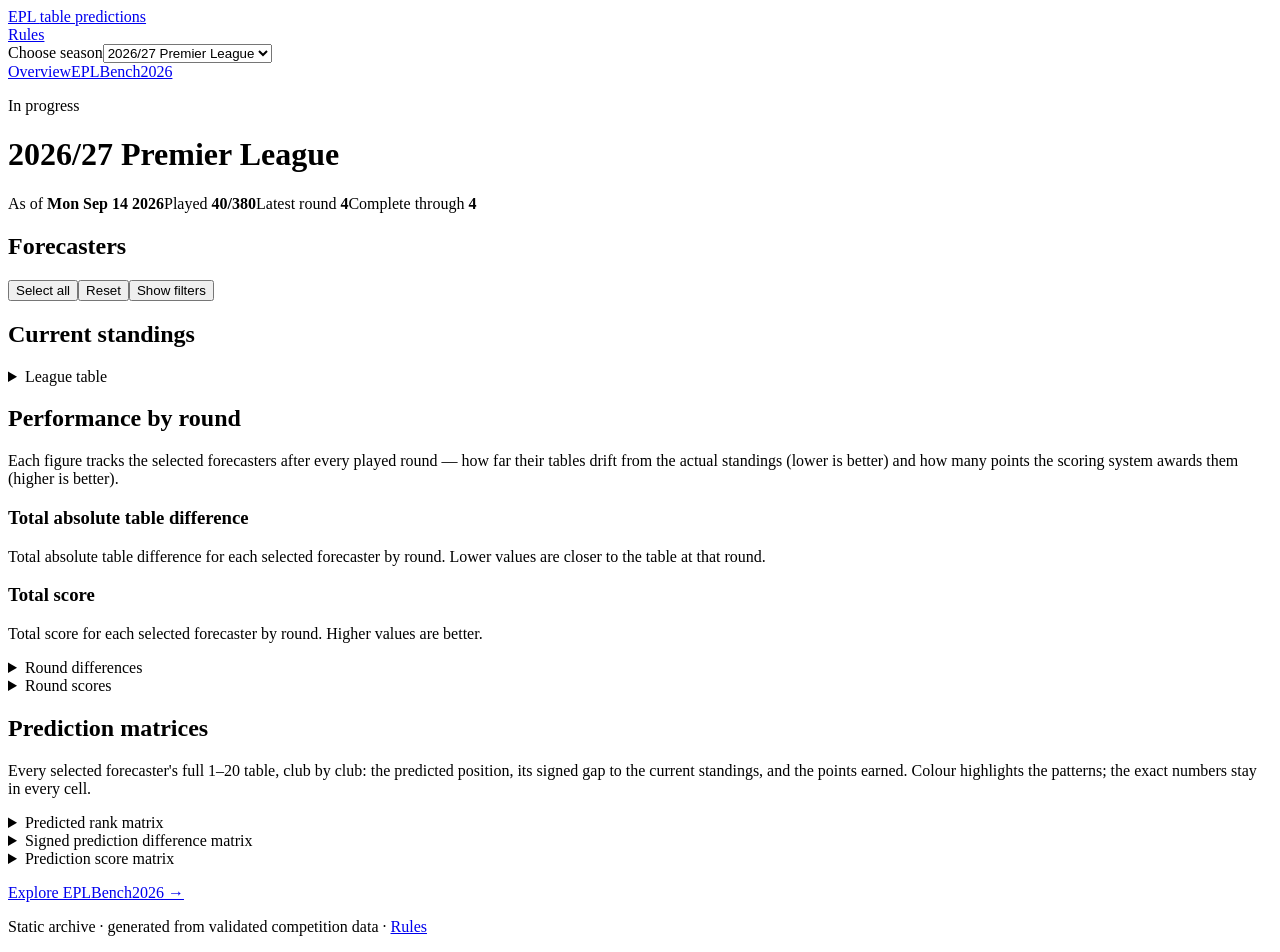
==== commit f383727b: "[pages] Deploy site built from 25c9d89" ====
--- a/seasons/2026-2027/index.html
+++ b/seasons/2026-2027/index.html
@@ -1 +1 @@
-<!DOCTYPE html><html lang="en"><head><meta charset="UTF-8"><meta name="viewport" content="width=device-width"><meta name="description" content="A static archive of Premier League table predictions."><title>2026/27 Premier League</title><link rel="stylesheet" href="/football-predictions-web/_astro/global.COvvmiIE.css"></head><body><header class="site-header"><a class="brand" href="/football-predictions-web/" aria-label="EPL table predictions home">EPL <span>table predictions</span></a><div class="header-actions"><nav class="site-nav" aria-label="Site"><a href="/football-predictions-web/rules/">Rules</a></nav><label class="season-nav"><span class="sr-only">Choose season</span><select data-season-selector><option value="/football-predictions-web/">Choose season</option><option value="/football-predictions-web/seasons/2026-2027/" selected>2026/27 Premier League</option><option value="/football-predictions-web/seasons/2025-2026/">2025/26 Premier League</option><option value="/football-predictions-web/seasons/2024-2025/">2024/25 Premier League</option><option value="/football-predictions-web/seasons/2023-2024/">2023/24 Premier League</option><option value="/football-predictions-web/seasons/2022-2023/">2022/23 Premier League</option><option value="/football-predictions-web/seasons/2020-2021/">2020/21 Premier League</option><option value="/football-predictions-web/seasons/2015-2016/">2015/16 Premier League</option><option value="/football-predictions-web/seasons/2014-2015/">2014/15 Premier League</option><option value="/football-predictions-web/seasons/2013-2014/">2013/14 Premier League</option></select></label></div></header><main><nav class="page-nav" aria-label="Season sections"><a href="/football-predictions-web/seasons/2026-2027/#overview">Overview</a><a href="/football-predictions-web/seasons/2026-2027/ai/">EPLBench2026</a></nav><header id="overview"><p class="eyebrow">In progress</p><h1>2026/27 Premier League</h1><div class="summary"><span>As of <strong>Sun Sep 13 2026</strong></span><span>Played <strong>39/380</strong></span><span>Latest round <strong>4</strong></span><span>Complete through <strong>3</strong></span></div></header><section class="controls" aria-labelledby="forecaster-heading"><div class="actions"><h2 id="forecaster-heading" class="sr-only">Forecasters</h2><button type="button" data-select-all>Select all</button><button type="button" data-reset>Reset</button><button type="button" data-drawer aria-expanded="false" aria-controls="forecaster-filters">Show filters</button></div><div id="forecaster-filters" class="groups" data-forecasters data-default="human" data-valid="nick,joel,tom,m-a,tildsy,mitch,pat,ken,pedro,gemini,last-year,ai-anthropic-claude-opus-4-8,ai-anthropic-claude-opus-5-anthropic-claude-opus-5,ai-google-gemini-3-7-flash,ai-moonshotai-kimi-k3,ai-anthropic-claude-opus-5-old-anthropic-claude-opus-5,ai-openai-gpt-5-5,ai-openai-gpt-5-6-sol,ai-openai-gpt-5-6-terra,ai-qwen-qwen3-8-2-4t-a95b,ai-x-ai-grok-4-5,ai-x-ai-grok-4-6,ai-z-ai-glm-5-3" hidden><fieldset class="group"><legend>Humans</legend><div class="group-actions"><button type="button" data-group-select="human">All</button><button type="button" data-group-clear="human">Clear</button></div><label><input type="checkbox" value="nick" data-forecaster-group="human" checked> Nick</label><label><input type="checkbox" value="joel" data-forecaster-group="human" checked> Joel</label><label><input type="checkbox" value="tom" data-forecaster-group="human" checked> Tom</label><label><input type="checkbox" value="m-a" data-forecaster-group="human" checked> M-A</label><label><input type="checkbox" value="tildsy" data-forecaster-group="human" checked> Tildsy</label><label><input type="checkbox" value="mitch" data-forecaster-group="human" checked> Mitch</label><label><input type="checkbox" value="pat" data-forecaster-group="human" checked> Pat</label><label><input type="checkbox" value="ken" data-forecaster-group="human" checked> Ken</label><label><input type="checkbox" value="pedro" data-forecaster-group="human" checked> Pedro</label></fieldset><fieldset class="group"><legend>Historical reference</legend><div class="group-actions"><button type="button" data-group-select="historical">All</button><button type="button" data-group-clear="historical">Clear</button></div><label><input type="checkbox" value="last-year" data-forecaster-group="historical"> Last Year</label></fieldset><fieldset class="group"><legend>AI forecasts</legend><div class="group-actions"><button type="button" data-group-select="ai">All</button><button type="button" data-group-clear="ai">Clear</button></div><label><input type="checkbox" value="gemini" data-forecaster-group="ai"> Gemini</label><label title="Anthropic: Claude Opus 4.8 · run anthropic--claude-opus-4.8"><input type="checkbox" value="ai-anthropic-claude-opus-4-8" data-forecaster-group="ai"> Opus 4.8<span class="sr-only"> (Anthropic: Claude Opus 4.8)</span></label><label title="Claude Opus 5 · run anthropic--claude-opus-5"><input type="checkbox" value="ai-anthropic-claude-opus-5-anthropic-claude-opus-5" data-forecaster-group="ai"> Opus 5<span class="sr-only"> (Claude Opus 5)</span></label><label title="Google: Gemini 3.7 Flash · run google--gemini-3.7-flash"><input type="checkbox" value="ai-google-gemini-3-7-flash" data-forecaster-group="ai"> Gemini 3.7 Flash<span class="sr-only"> (Google: Gemini 3.7 Flash)</span></label><label title="MoonshotAI: Kimi K3 · run moonshotai--kimi-k3"><input type="checkbox" value="ai-moonshotai-kimi-k3" data-forecaster-group="ai"> Kimi K3<span class="sr-only"> (MoonshotAI: Kimi K3)</span></label><label title="Claude Opus 5 (earlier run) · run old--anthropic--claude-opus-5"><input type="checkbox" value="ai-anthropic-claude-opus-5-old-anthropic-claude-opus-5" data-forecaster-group="ai"> Opus 5†<span class="sr-only"> (Claude Opus 5 (earlier run))</span></label><label title="OpenAI: GPT-5.5 · run openai--gpt-5.5"><input type="checkbox" value="ai-openai-gpt-5-5" data-forecaster-group="ai"> GPT-5.5<span class="sr-only"> (OpenAI: GPT-5.5)</span></label><label title="OpenAI: GPT-5.6 Sol · run openai--gpt-5.6-sol"><input type="checkbox" value="ai-openai-gpt-5-6-sol" data-forecaster-group="ai"> GPT-5.6 Sol<span class="sr-only"> (OpenAI: GPT-5.6 Sol)</span></label><label title="OpenAI: GPT-5.6 Terra · run openai--gpt-5.6-terra"><input type="checkbox" value="ai-openai-gpt-5-6-terra" data-forecaster-group="ai"> GPT-5.6 Terra<span class="sr-only"> (OpenAI: GPT-5.6 Terra)</span></label><label title="Qwen: Qwen3.8 2.4T A95B · run qwen--qwen3.8-2.4t-a95b"><input type="checkbox" value="ai-qwen-qwen3-8-2-4t-a95b" data-forecaster-group="ai"> Qwen3.8 2.4T<span class="sr-only"> (Qwen: Qwen3.8 2.4T A95B)</span></label><label title="SpaceXAI: Grok 4.5 · run x-ai--grok-4.5"><input type="checkbox" value="ai-x-ai-grok-4-5" data-forecaster-group="ai"> Grok 4.5<span class="sr-only"> (SpaceXAI: Grok 4.5)</span></label><label title="SpaceXAI: Grok 4.6 · run x-ai--grok-4.6"><input type="checkbox" value="ai-x-ai-grok-4-6" data-forecaster-group="ai"> Grok 4.6<span class="sr-only"> (SpaceXAI: Grok 4.6)</span></label><label title="Z.ai: GLM 5.3 · run z-ai--glm-5.3"><input type="checkbox" value="ai-z-ai-glm-5-3" data-forecaster-group="ai"> GLM 5.3<span class="sr-only"> (Z.ai: GLM 5.3)</span></label></fieldset></div><p class="live" aria-live="polite" data-announcement></p></section><section aria-labelledby="standings-title"><h2 id="standings-title">Current standings</h2><details class="table-disclosure"><summary>League table</summary><div class="table-wrap standings-table-wrap" role="region" aria-label="Current league standings" tabindex="0"><table class="standings-table"><caption>Current league standings as of Sun Sep 13 2026</caption><thead><tr><th scope="col">Rank</th><th scope="col">Team</th><th scope="col">Played</th><th scope="col">W</th><th scope="col">D</th><th scope="col">L</th><th scope="col">GF</th><th scope="col">GA</th><th scope="col">GD</th><th scope="col">Points</th></tr></thead><tbody><tr><td>1</td><th scope="row">Arsenal</th><td>4</td><td>4</td><td>0</td><td>0</td><td>8</td><td>1</td><td>7</td><td><strong>12</strong></td></tr><tr><td>2</td><th scope="row">Manchester City</th><td>4</td><td>4</td><td>0</td><td>0</td><td>8</td><td>2</td><td>6</td><td><strong>12</strong></td></tr><tr><td>3</td><th scope="row">Hull City</th><td>4</td><td>2</td><td>2</td><td>0</td><td>5</td><td>2</td><td>3</td><td><strong>8</strong></td></tr><tr><td>4</td><th scope="row">Brighton &amp; Hove Albion</th><td>4</td><td>2</td><td>1</td><td>1</td><td>13</td><td>5</td><td>8</td><td><strong>7</strong></td></tr><tr><td>5</td><th scope="row">Chelsea</th><td>4</td><td>2</td><td>1</td><td>1</td><td>10</td><td>9</td><td>1</td><td><strong>7</strong></td></tr><tr><td>6</td><th scope="row">Brentford</th><td>4</td><td>1</td><td>3</td><td>0</td><td>7</td><td>4</td><td>3</td><td><strong>6</strong></td></tr><tr><td>7</td><th scope="row">Liverpool</th><td>4</td><td>1</td><td>3</td><td>0</td><td>6</td><td>4</td><td>2</td><td><strong>6</strong></td></tr><tr><td>8</td><th scope="row">Everton</th><td>4</td><td>1</td><td>3</td><td>0</td><td>5</td><td>3</td><td>2</td><td><strong>6</strong></td></tr><tr><td>9</td><th scope="row">Ipswich Town</th><td>4</td><td>2</td><td>0</td><td>2</td><td>7</td><td>10</td><td>-3</td><td><strong>6</strong></td></tr><tr><td>10</td><th scope="row">Newcastle United</th><td>3</td><td>1</td><td>2</td><td>0</td><td>6</td><td>4</td><td>2</td><td><strong>5</strong></td></tr><tr><td>11</td><th scope="row">Leeds United</th><td>3</td><td>1</td><td>2</td><td>0</td><td>3</td><td>2</td><td>1</td><td><strong>5</strong></td></tr><tr><td>12</td><th scope="row">Nottingham Forest</th><td>4</td><td>1</td><td>2</td><td>1</td><td>4</td><td>4</td><td>0</td><td><strong>5</strong></td></tr><tr><td>13</td><th scope="row">Manchester United</th><td>4</td><td>1</td><td>1</td><td>2</td><td>7</td><td>7</td><td>0</td><td><strong>4</strong></td></tr><tr><td>14</td><th scope="row">Sunderland</th><td>4</td><td>1</td><td>1</td><td>2</td><td>3</td><td>5</td><td>-2</td><td><strong>4</strong></td></tr><tr><td>15</td><th scope="row">AFC Bournemouth</th><td>4</td><td>0</td><td>3</td><td>1</td><td>6</td><td>7</td><td>-1</td><td><strong>3</strong></td></tr><tr><td>16</td><th scope="row">Crystal Palace</th><td>4</td><td>1</td><td>0</td><td>3</td><td>6</td><td>11</td><td>-5</td><td><strong>3</strong></td></tr><tr><td>17</td><th scope="row">Tottenham Hotspur</th><td>4</td><td>0</td><td>2</td><td>2</td><td>0</td><td>5</td><td>-5</td><td><strong>2</strong></td></tr><tr><td>18</td><th scope="row">Fulham</th><td>4</td><td>0</td><td>1</td><td>3</td><td>4</td><td>7</td><td>-3</td><td><strong>1</strong></td></tr><tr><td>19</td><th scope="row">Aston Villa</th><td>4</td><td>0</td><td>1</td><td>3</td><td>1</td><td>7</td><td>-6</td><td><strong>1</strong></td></tr><tr><td>20</td><th scope="row">Coventry City</th><td>4</td><td>0</td><td>0</td><td>4</td><td>0</td><td>10</td><td>-10</td><td><strong>0</strong></td></tr></tbody></table></div></details></section><section aria-labelledby="charts-title"><h2 id="charts-title">Performance by round</h2><p>Each figure tracks the selected forecasters after every played round — how far their tables drift from the actual standings (lower is better) and how many points the scoring system awards them (higher is better).</p><div class="split"><div><h3>Total absolute table difference</h3><p class="sr-only" id="difference-description">Total absolute table difference for each selected forecaster by round. Lower values are closer to the table at that round.</p><div class="card chart" role="group" aria-label="Total absolute table difference by round" aria-describedby="difference-description" data-chart="difference" data-rounds="[{&quot;round&quot;:1,&quot;complete&quot;:true,&quot;absoluteDifference&quot;:{&quot;nick&quot;:130,&quot;joel&quot;:136,&quot;tom&quot;:126,&quot;m-a&quot;:136,&quot;tildsy&quot;:130,&quot;mitch&quot;:126,&quot;pat&quot;:116,&quot;ken&quot;:130,&quot;pedro&quot;:130,&quot;gemini&quot;:128,&quot;last-year&quot;:120,&quot;ai-anthropic-claude-opus-4-8&quot;:134,&quot;ai-anthropic-claude-opus-5-anthropic-claude-opus-5&quot;:114,&quot;ai-google-gemini-3-7-flash&quot;:130,&quot;ai-moonshotai-kimi-k3&quot;:122,&quot;ai-anthropic-claude-opus-5-old-anthropic-claude-opus-5&quot;:128,&quot;ai-openai-gpt-5-5&quot;:130,&quot;ai-openai-gpt-5-6-sol&quot;:128,&quot;ai-openai-gpt-5-6-terra&quot;:134,&quot;ai-qwen-qwen3-8-2-4t-a95b&quot;:132,&quot;ai-x-ai-grok-4-5&quot;:134,&quot;ai-x-ai-grok-4-6&quot;:134,&quot;ai-z-ai-glm-5-3&quot;:114},&quot;totalScores&quot;:{&quot;nick&quot;:811,&quot;joel&quot;:785,&quot;tom&quot;:872,&quot;m-a&quot;:799,&quot;tildsy&quot;:836,&quot;mitch&quot;:918,&quot;pat&quot;:983,&quot;ken&quot;:828,&quot;pedro&quot;:788,&quot;gemini&quot;:854,&quot;last-year&quot;:928,&quot;ai-anthropic-claude-opus-4-8&quot;:814,&quot;ai-anthropic-claude-opus-5-anthropic-claude-opus-5&quot;:965,&quot;ai-google-gemini-3-7-flash&quot;:860,&quot;ai-moonshotai-kimi-k3&quot;:902,&quot;ai-anthropic-claude-opus-5-old-anthropic-claude-opus-5&quot;:837,&quot;ai-openai-gpt-5-5&quot;:855,&quot;ai-openai-gpt-5-6-sol&quot;:839,&quot;ai-openai-gpt-5-6-terra&quot;:798,&quot;ai-qwen-qwen3-8-2-4t-a95b&quot;:828,&quot;ai-x-ai-grok-4-5&quot;:813,&quot;ai-x-ai-grok-4-6&quot;:810,&quot;ai-z-ai-glm-5-3&quot;:987}},{&quot;round&quot;:2,&quot;complete&quot;:true,&quot;absoluteDifference&quot;:{&quot;nick&quot;:114,&quot;joel&quot;:112,&quot;tom&quot;:100,&quot;m-a&quot;:106,&quot;tildsy&quot;:114,&quot;mitch&quot;:106,&quot;pat&quot;:110,&quot;ken&quot;:112,&quot;pedro&quot;:110,&quot;gemini&quot;:110,&quot;last-year&quot;:110,&quot;ai-anthropic-claude-opus-4-8&quot;:112,&quot;ai-anthropic-claude-opus-5-anthropic-claude-opus-5&quot;:102,&quot;ai-google-gemini-3-7-flash&quot;:110,&quot;ai-moonshotai-kimi-k3&quot;:104,&quot;ai-anthropic-claude-opus-5-old-anthropic-claude-opus-5&quot;:112,&quot;ai-openai-gpt-5-5&quot;:110,&quot;ai-openai-gpt-5-6-sol&quot;:108,&quot;ai-openai-gpt-5-6-terra&quot;:112,&quot;ai-qwen-qwen3-8-2-4t-a95b&quot;:102,&quot;ai-x-ai-grok-4-5&quot;:104,&quot;ai-x-ai-grok-4-6&quot;:116,&quot;ai-z-ai-glm-5-3&quot;:102},&quot;totalScores&quot;:{&quot;nick&quot;:945,&quot;joel&quot;:905,&quot;tom&quot;:1076,&quot;m-a&quot;:1008,&quot;tildsy&quot;:944,&quot;mitch&quot;:1030,&quot;pat&quot;:953,&quot;ken&quot;:918,&quot;pedro&quot;:985,&quot;gemini&quot;:972,&quot;last-year&quot;:934,&quot;ai-anthropic-claude-opus-4-8&quot;:960,&quot;ai-anthropic-claude-opus-5-anthropic-claude-opus-5&quot;:1032,&quot;ai-google-gemini-3-7-flash&quot;:1013,&quot;ai-moonshotai-kimi-k3&quot;:1013,&quot;ai-anthropic-claude-opus-5-old-anthropic-claude-opus-5&quot;:971,&quot;ai-openai-gpt-5-5&quot;:1016,&quot;ai-openai-gpt-5-6-sol&quot;:1010,&quot;ai-openai-gpt-5-6-terra&quot;:1007,&quot;ai-qwen-qwen3-8-2-4t-a95b&quot;:1072,&quot;ai-x-ai-grok-4-5&quot;:1030,&quot;ai-x-ai-grok-4-6&quot;:965,&quot;ai-z-ai-glm-5-3&quot;:991}},{&quot;round&quot;:3,&quot;complete&quot;:true,&quot;absoluteDifference&quot;:{&quot;nick&quot;:110,&quot;joel&quot;:92,&quot;tom&quot;:90,&quot;m-a&quot;:92,&quot;tildsy&quot;:98,&quot;mitch&quot;:102,&quot;pat&quot;:100,&quot;ken&quot;:94,&quot;pedro&quot;:108,&quot;gemini&quot;:98,&quot;last-year&quot;:100,&quot;ai-anthropic-claude-opus-4-8&quot;:98,&quot;ai-anthropic-claude-opus-5-anthropic-claude-opus-5&quot;:94,&quot;ai-google-gemini-3-7-flash&quot;:96,&quot;ai-moonshotai-kimi-k3&quot;:88,&quot;ai-anthropic-claude-opus-5-old-anthropic-claude-opus-5&quot;:98,&quot;ai-openai-gpt-5-5&quot;:96,&quot;ai-openai-gpt-5-6-sol&quot;:98,&quot;ai-openai-gpt-5-6-terra&quot;:100,&quot;ai-qwen-qwen3-8-2-4t-a95b&quot;:86,&quot;ai-x-ai-grok-4-5&quot;:92,&quot;ai-x-ai-grok-4-6&quot;:102,&quot;ai-z-ai-glm-5-3&quot;:92},&quot;totalScores&quot;:{&quot;nick&quot;:932,&quot;joel&quot;:1073,&quot;tom&quot;:1148,&quot;m-a&quot;:1095,&quot;tildsy&quot;:1041,&quot;mitch&quot;:982,&quot;pat&quot;:990,&quot;ken&quot;:1099,&quot;pedro&quot;:944,&quot;gemini&quot;:1047,&quot;last-year&quot;:1016,&quot;ai-anthropic-claude-opus-4-8&quot;:1040,&quot;ai-anthropic-claude-opus-5-anthropic-claude-opus-5&quot;:1055,&quot;ai-google-gemini-3-7-flash&quot;:1048,&quot;ai-moonshotai-kimi-k3&quot;:1121,&quot;ai-anthropic-claude-opus-5-old-anthropic-claude-opus-5&quot;:1026,&quot;ai-openai-gpt-5-5&quot;:1052,&quot;ai-openai-gpt-5-6-sol&quot;:1006,&quot;ai-openai-gpt-5-6-terra&quot;:997,&quot;ai-qwen-qwen3-8-2-4t-a95b&quot;:1155,&quot;ai-x-ai-grok-4-5&quot;:1099,&quot;ai-x-ai-grok-4-6&quot;:990,&quot;ai-z-ai-glm-5-3&quot;:1057}},{&quot;round&quot;:4,&quot;complete&quot;:false,&quot;absoluteDifference&quot;:{&quot;nick&quot;:120,&quot;joel&quot;:110,&quot;tom&quot;:104,&quot;m-a&quot;:100,&quot;tildsy&quot;:104,&quot;mitch&quot;:106,&quot;pat&quot;:100,&quot;ken&quot;:110,&quot;pedro&quot;:110,&quot;gemini&quot;:106,&quot;last-year&quot;:106,&quot;ai-anthropic-claude-opus-4-8&quot;:104,&quot;ai-anthropic-claude-opus-5-anthropic-claude-opus-5&quot;:96,&quot;ai-google-gemini-3-7-flash&quot;:110,&quot;ai-moonshotai-kimi-k3&quot;:96,&quot;ai-anthropic-claude-opus-5-old-anthropic-claude-opus-5&quot;:98,&quot;ai-openai-gpt-5-5&quot;:110,&quot;ai-openai-gpt-5-6-sol&quot;:98,&quot;ai-openai-gpt-5-6-terra&quot;:102,&quot;ai-qwen-qwen3-8-2-4t-a95b&quot;:104,&quot;ai-x-ai-grok-4-5&quot;:108,&quot;ai-x-ai-grok-4-6&quot;:104,&quot;ai-z-ai-glm-5-3&quot;:96},&quot;totalScores&quot;:{&quot;nick&quot;:856,&quot;joel&quot;:951,&quot;tom&quot;:1009,&quot;m-a&quot;:1063,&quot;tildsy&quot;:1024,&quot;mitch&quot;:993,&quot;pat&quot;:1063,&quot;ken&quot;:976,&quot;pedro&quot;:941,&quot;gemini&quot;:1019,&quot;last-year&quot;:1020,&quot;ai-anthropic-claude-opus-4-8&quot;:1007,&quot;ai-anthropic-claude-opus-5-anthropic-claude-opus-5&quot;:1068,&quot;ai-google-gemini-3-7-flash&quot;:946,&quot;ai-moonshotai-kimi-k3&quot;:1090,&quot;ai-anthropic-claude-opus-5-old-anthropic-claude-opus-5&quot;:1036,&quot;ai-openai-gpt-5-5&quot;:943,&quot;ai-openai-gpt-5-6-sol&quot;:1045,&quot;ai-openai-gpt-5-6-terra&quot;:1007,&quot;ai-qwen-qwen3-8-2-4t-a95b&quot;:1014,&quot;ai-x-ai-grok-4-5&quot;:966,&quot;ai-x-ai-grok-4-6&quot;:989,&quot;ai-z-ai-glm-5-3&quot;:1084}}]" data-forecasters="[{&quot;id&quot;:&quot;nick&quot;,&quot;label&quot;:&quot;Nick&quot;,&quot;kind&quot;:&quot;human&quot;,&quot;order&quot;:1,&quot;source&quot;:&quot;predictions&quot;},{&quot;id&quot;:&quot;joel&quot;,&quot;label&quot;:&quot;Joel&quot;,&quot;kind&quot;:&quot;human&quot;,&quot;order&quot;:3,&quot;source&quot;:&quot;predictions&quot;},{&quot;id&quot;:&quot;tom&quot;,&quot;label&quot;:&quot;Tom&quot;,&quot;kind&quot;:&quot;human&quot;,&quot;order&quot;:10,&quot;source&quot;:&quot;predictions&quot;},{&quot;id&quot;:&quot;m-a&quot;,&quot;label&quot;:&quot;M-A&quot;,&quot;kind&quot;:&quot;human&quot;,&quot;order&quot;:9,&quot;source&quot;:&quot;predictions&quot;},{&quot;id&quot;:&quot;tildsy&quot;,&quot;label&quot;:&quot;Tildsy&quot;,&quot;kind&quot;:&quot;human&quot;,&quot;order&quot;:15,&quot;source&quot;:&quot;predictions&quot;},{&quot;id&quot;:&quot;mitch&quot;,&quot;label&quot;:&quot;Mitch&quot;,&quot;kind&quot;:&quot;human&quot;,&quot;order&quot;:11,&quot;source&quot;:&quot;predictions&quot;},{&quot;id&quot;:&quot;pat&quot;,&quot;label&quot;:&quot;Pat&quot;,&quot;kind&quot;:&quot;human&quot;,&quot;order&quot;:12,&quot;source&quot;:&quot;predictions&quot;},{&quot;id&quot;:&quot;ken&quot;,&quot;label&quot;:&quot;Ken&quot;,&quot;kind&quot;:&quot;human&quot;,&quot;order&quot;:13,&quot;source&quot;:&quot;predictions&quot;},{&quot;id&quot;:&quot;pedro&quot;,&quot;label&quot;:&quot;Pedro&quot;,&quot;kind&quot;:&quot;human&quot;,&quot;order&quot;:14,&quot;source&quot;:&quot;predictions&quot;},{&quot;id&quot;:&quot;gemini&quot;,&quot;label&quot;:&quot;Gemini&quot;,&quot;kind&quot;:&quot;ai&quot;,&quot;order&quot;:25,&quot;source&quot;:&quot;predictions&quot;},{&quot;id&quot;:&quot;last-year&quot;,&quot;label&quot;:&quot;Last Year&quot;,&quot;kind&quot;:&quot;historical&quot;,&quot;order&quot;:23,&quot;source&quot;:&quot;predictions&quot;},{&quot;id&quot;:&quot;ai-anthropic-claude-opus-4-8&quot;,&quot;label&quot;:&quot;Opus 4.8&quot;,&quot;kind&quot;:&quot;ai&quot;,&quot;order&quot;:26,&quot;source&quot;:&quot;ai&quot;,&quot;runId&quot;:&quot;anthropic--claude-opus-4.8&quot;,&quot;shortName&quot;:&quot;Opus 4.8&quot;,&quot;fullLabel&quot;:&quot;Anthropic: Claude Opus 4.8&quot;},{&quot;id&quot;:&quot;ai-anthropic-claude-opus-5-anthropic-claude-opus-5&quot;,&quot;label&quot;:&quot;Opus 5&quot;,&quot;kind&quot;:&quot;ai&quot;,&quot;order&quot;:27,&quot;source&quot;:&quot;ai&quot;,&quot;runId&quot;:&quot;anthropic--claude-opus-5&quot;,&quot;shortName&quot;:&quot;Opus 5&quot;,&quot;fullLabel&quot;:&quot;Claude Opus 5&quot;},{&quot;id&quot;:&quot;ai-google-gemini-3-7-flash&quot;,&quot;label&quot;:&quot;Gemini 3.7 Flash&quot;,&quot;kind&quot;:&quot;ai&quot;,&quot;order&quot;:29,&quot;source&quot;:&quot;ai&quot;,&quot;runId&quot;:&quot;google--gemini-3.7-flash&quot;,&quot;shortName&quot;:&quot;Gemini 3.7 Flash&quot;,&quot;fullLabel&quot;:&quot;Google: Gemini 3.7 Flash&quot;},{&quot;id&quot;:&quot;ai-moonshotai-kimi-k3&quot;,&quot;label&quot;:&quot;Kimi K3&quot;,&quot;kind&quot;:&quot;ai&quot;,&quot;order&quot;:30,&quot;source&quot;:&quot;ai&quot;,&quot;runId&quot;:&quot;moonshotai--kimi-k3&quot;,&quot;shortName&quot;:&quot;Kimi K3&quot;,&quot;fullLabel&quot;:&quot;MoonshotAI: Kimi K3&quot;},{&quot;id&quot;:&quot;ai-anthropic-claude-opus-5-old-anthropic-claude-opus-5&quot;,&quot;label&quot;:&quot;Opus 5†&quot;,&quot;kind&quot;:&quot;ai&quot;,&quot;order&quot;:28,&quot;source&quot;:&quot;ai&quot;,&quot;runId&quot;:&quot;old--anthropic--claude-opus-5&quot;,&quot;shortName&quot;:&quot;Opus 5†&quot;,&quot;fullLabel&quot;:&quot;Claude Opus 5 (earlier run)&quot;},{&quot;id&quot;:&quot;ai-openai-gpt-5-5&quot;,&quot;label&quot;:&quot;GPT-5.5&quot;,&quot;kind&quot;:&quot;ai&quot;,&quot;order&quot;:31,&quot;source&quot;:&quot;ai&quot;,&quot;runId&quot;:&quot;openai--gpt-5.5&quot;,&quot;shortName&quot;:&quot;GPT-5.5&quot;,&quot;fullLabel&quot;:&quot;OpenAI: GPT-5.5&quot;},{&quot;id&quot;:&quot;ai-openai-gpt-5-6-sol&quot;,&quot;label&quot;:&quot;GPT-5.6 Sol&quot;,&quot;kind&quot;:&quot;ai&quot;,&quot;order&quot;:32,&quot;source&quot;:&quot;ai&quot;,&quot;runId&quot;:&quot;openai--gpt-5.6-sol&quot;,&quot;shortName&quot;:&quot;GPT-5.6 Sol&quot;,&quot;fullLabel&quot;:&quot;OpenAI: GPT-5.6 Sol&quot;},{&quot;id&quot;:&quot;ai-openai-gpt-5-6-terra&quot;,&quot;label&quot;:&quot;GPT-5.6 Terra&quot;,&quot;kind&quot;:&quot;ai&quot;,&quot;order&quot;:33,&quot;source&quot;:&quot;ai&quot;,&quot;runId&quot;:&quot;openai--gpt-5.6-terra&quot;,&quot;shortName&quot;:&quot;GPT-5.6 Terra&quot;,&quot;fullLabel&quot;:&quot;OpenAI: GPT-5.6 Terra&quot;},{&quot;id&quot;:&quot;ai-qwen-qwen3-8-2-4t-a95b&quot;,&quot;label&quot;:&quot;Qwen3.8 2.4T&quot;,&quot;kind&quot;:&quot;ai&quot;,&quot;order&quot;:34,&quot;source&quot;:&quot;ai&quot;,&quot;runId&quot;:&quot;qwen--qwen3.8-2.4t-a95b&quot;,&quot;shortName&quot;:&quot;Qwen3.8 2.4T&quot;,&quot;fullLabel&quot;:&quot;Qwen: Qwen3.8 2.4T A95B&quot;},{&quot;id&quot;:&quot;ai-x-ai-grok-4-5&quot;,&quot;label&quot;:&quot;Grok 4.5&quot;,&quot;kind&quot;:&quot;ai&quot;,&quot;order&quot;:35,&quot;source&quot;:&quot;ai&quot;,&quot;runId&quot;:&quot;x-ai--grok-4.5&quot;,&quot;shortName&quot;:&quot;Grok 4.5&quot;,&quot;fullLabel&quot;:&quot;SpaceXAI: Grok 4.5&quot;},{&quot;id&quot;:&quot;ai-x-ai-grok-4-6&quot;,&quot;label&quot;:&quot;Grok 4.6&quot;,&quot;kind&quot;:&quot;ai&quot;,&quot;order&quot;:36,&quot;source&quot;:&quot;ai&quot;,&quot;runId&quot;:&quot;x-ai--grok-4.6&quot;,&quot;shortName&quot;:&quot;Grok 4.6&quot;,&quot;fullLabel&quot;:&quot;SpaceXAI: Grok 4.6&quot;},{&quot;id&quot;:&quot;ai-z-ai-glm-5-3&quot;,&quot;label&quot;:&quot;GLM 5.3&quot;,&quot;kind&quot;:&quot;ai&quot;,&quot;order&quot;:37,&quot;source&quot;:&quot;ai&quot;,&quot;runId&quot;:&quot;z-ai--glm-5.3&quot;,&quot;shortName&quot;:&quot;GLM 5.3&quot;,&quot;fullLabel&quot;:&quot;Z.ai: GLM 5.3&quot;}]"></div></div><div><h3>Total score</h3><p class="sr-only" id="score-description">Total score for each selected forecaster by round. Higher values are better.</p><div class="card chart" role="group" aria-label="Total score by round" aria-describedby="score-description" data-chart="score" data-rounds="[{&quot;round&quot;:1,&quot;complete&quot;:true,&quot;absoluteDifference&quot;:{&quot;nick&quot;:130,&quot;joel&quot;:136,&quot;tom&quot;:126,&quot;m-a&quot;:136,&quot;tildsy&quot;:130,&quot;mitch&quot;:126,&quot;pat&quot;:116,&quot;ken&quot;:130,&quot;pedro&quot;:130,&quot;gemini&quot;:128,&quot;last-year&quot;:120,&quot;ai-anthropic-claude-opus-4-8&quot;:134,&quot;ai-anthropic-claude-opus-5-anthropic-claude-opus-5&quot;:114,&quot;ai-google-gemini-3-7-flash&quot;:130,&quot;ai-moonshotai-kimi-k3&quot;:122,&quot;ai-anthropic-claude-opus-5-old-anthropic-claude-opus-5&quot;:128,&quot;ai-openai-gpt-5-5&quot;:130,&quot;ai-openai-gpt-5-6-sol&quot;:128,&quot;ai-openai-gpt-5-6-terra&quot;:134,&quot;ai-qwen-qwen3-8-2-4t-a95b&quot;:132,&quot;ai-x-ai-grok-4-5&quot;:134,&quot;ai-x-ai-grok-4-6&quot;:134,&quot;ai-z-ai-glm-5-3&quot;:114},&quot;totalScores&quot;:{&quot;nick&quot;:811,&quot;joel&quot;:785,&quot;tom&quot;:872,&quot;m-a&quot;:799,&quot;tildsy&quot;:836,&quot;mitch&quot;:918,&quot;pat&quot;:983,&quot;ken&quot;:828,&quot;pedro&quot;:788,&quot;gemini&quot;:854,&quot;last-year&quot;:928,&quot;ai-anthropic-claude-opus-4-8&quot;:814,&quot;ai-anthropic-claude-opus-5-anthropic-claude-opus-5&quot;:965,&quot;ai-google-gemini-3-7-flash&quot;:860,&quot;ai-moonshotai-kimi-k3&quot;:902,&quot;ai-anthropic-claude-opus-5-old-anthropic-claude-opus-5&quot;:837,&quot;ai-openai-gpt-5-5&quot;:855,&quot;ai-openai-gpt-5-6-sol&quot;:839,&quot;ai-openai-gpt-5-6-terra&quot;:798,&quot;ai-qwen-qwen3-8-2-4t-a95b&quot;:828,&quot;ai-x-ai-grok-4-5&quot;:813,&quot;ai-x-ai-grok-4-6&quot;:810,&quot;ai-z-ai-glm-5-3&quot;:987}},{&quot;round&quot;:2,&quot;complete&quot;:true,&quot;absoluteDifference&quot;:{&quot;nick&quot;:114,&quot;joel&quot;:112,&quot;tom&quot;:100,&quot;m-a&quot;:106,&quot;tildsy&quot;:114,&quot;mitch&quot;:106,&quot;pat&quot;:110,&quot;ken&quot;:112,&quot;pedro&quot;:110,&quot;gemini&quot;:110,&quot;last-year&quot;:110,&quot;ai-anthropic-claude-opus-4-8&quot;:112,&quot;ai-anthropic-claude-opus-5-anthropic-claude-opus-5&quot;:102,&quot;ai-google-gemini-3-7-flash&quot;:110,&quot;ai-moonshotai-kimi-k3&quot;:104,&quot;ai-anthropic-claude-opus-5-old-anthropic-claude-opus-5&quot;:112,&quot;ai-openai-gpt-5-5&quot;:110,&quot;ai-openai-gpt-5-6-sol&quot;:108,&quot;ai-openai-gpt-5-6-terra&quot;:112,&quot;ai-qwen-qwen3-8-2-4t-a95b&quot;:102,&quot;ai-x-ai-grok-4-5&quot;:104,&quot;ai-x-ai-grok-4-6&quot;:116,&quot;ai-z-ai-glm-5-3&quot;:102},&quot;totalScores&quot;:{&quot;nick&quot;:945,&quot;joel&quot;:905,&quot;tom&quot;:1076,&quot;m-a&quot;:1008,&quot;tildsy&quot;:944,&quot;mitch&quot;:1030,&quot;pat&quot;:953,&quot;ken&quot;:918,&quot;pedro&quot;:985,&quot;gemini&quot;:972,&quot;last-year&quot;:934,&quot;ai-anthropic-claude-opus-4-8&quot;:960,&quot;ai-anthropic-claude-opus-5-anthropic-claude-opus-5&quot;:1032,&quot;ai-google-gemini-3-7-flash&quot;:1013,&quot;ai-moonshotai-kimi-k3&quot;:1013,&quot;ai-anthropic-claude-opus-5-old-anthropic-claude-opus-5&quot;:971,&quot;ai-openai-gpt-5-5&quot;:1016,&quot;ai-openai-gpt-5-6-sol&quot;:1010,&quot;ai-openai-gpt-5-6-terra&quot;:1007,&quot;ai-qwen-qwen3-8-2-4t-a95b&quot;:1072,&quot;ai-x-ai-grok-4-5&quot;:1030,&quot;ai-x-ai-grok-4-6&quot;:965,&quot;ai-z-ai-glm-5-3&quot;:991}},{&quot;round&quot;:3,&quot;complete&quot;:true,&quot;absoluteDifference&quot;:{&quot;nick&quot;:110,&quot;joel&quot;:92,&quot;tom&quot;:90,&quot;m-a&quot;:92,&quot;tildsy&quot;:98,&quot;mitch&quot;:102,&quot;pat&quot;:100,&quot;ken&quot;:94,&quot;pedro&quot;:108,&quot;gemini&quot;:98,&quot;last-year&quot;:100,&quot;ai-anthropic-claude-opus-4-8&quot;:98,&quot;ai-anthropic-claude-opus-5-anthropic-claude-opus-5&quot;:94,&quot;ai-google-gemini-3-7-flash&quot;:96,&quot;ai-moonshotai-kimi-k3&quot;:88,&quot;ai-anthropic-claude-opus-5-old-anthropic-claude-opus-5&quot;:98,&quot;ai-openai-gpt-5-5&quot;:96,&quot;ai-openai-gpt-5-6-sol&quot;:98,&quot;ai-openai-gpt-5-6-terra&quot;:100,&quot;ai-qwen-qwen3-8-2-4t-a95b&quot;:86,&quot;ai-x-ai-grok-4-5&quot;:92,&quot;ai-x-ai-grok-4-6&quot;:102,&quot;ai-z-ai-glm-5-3&quot;:92},&quot;totalScores&quot;:{&quot;nick&quot;:932,&quot;joel&quot;:1073,&quot;tom&quot;:1148,&quot;m-a&quot;:1095,&quot;tildsy&quot;:1041,&quot;mitch&quot;:982,&quot;pat&quot;:990,&quot;ken&quot;:1099,&quot;pedro&quot;:944,&quot;gemini&quot;:1047,&quot;last-year&quot;:1016,&quot;ai-anthropic-claude-opus-4-8&quot;:1040,&quot;ai-anthropic-claude-opus-5-anthropic-claude-opus-5&quot;:1055,&quot;ai-google-gemini-3-7-flash&quot;:1048,&quot;ai-moonshotai-kimi-k3&quot;:1121,&quot;ai-anthropic-claude-opus-5-old-anthropic-claude-opus-5&quot;:1026,&quot;ai-openai-gpt-5-5&quot;:1052,&quot;ai-openai-gpt-5-6-sol&quot;:1006,&quot;ai-openai-gpt-5-6-terra&quot;:997,&quot;ai-qwen-qwen3-8-2-4t-a95b&quot;:1155,&quot;ai-x-ai-grok-4-5&quot;:1099,&quot;ai-x-ai-grok-4-6&quot;:990,&quot;ai-z-ai-glm-5-3&quot;:1057}},{&quot;round&quot;:4,&quot;complete&quot;:false,&quot;absoluteDifference&quot;:{&quot;nick&quot;:120,&quot;joel&quot;:110,&quot;tom&quot;:104,&quot;m-a&quot;:100,&quot;tildsy&quot;:104,&quot;mitch&quot;:106,&quot;pat&quot;:100,&quot;ken&quot;:110,&quot;pedro&quot;:110,&quot;gemini&quot;:106,&quot;last-year&quot;:106,&quot;ai-anthropic-claude-opus-4-8&quot;:104,&quot;ai-anthropic-claude-opus-5-anthropic-claude-opus-5&quot;:96,&quot;ai-google-gemini-3-7-flash&quot;:110,&quot;ai-moonshotai-kimi-k3&quot;:96,&quot;ai-anthropic-claude-opus-5-old-anthropic-claude-opus-5&quot;:98,&quot;ai-openai-gpt-5-5&quot;:110,&quot;ai-openai-gpt-5-6-sol&quot;:98,&quot;ai-openai-gpt-5-6-terra&quot;:102,&quot;ai-qwen-qwen3-8-2-4t-a95b&quot;:104,&quot;ai-x-ai-grok-4-5&quot;:108,&quot;ai-x-ai-grok-4-6&quot;:104,&quot;ai-z-ai-glm-5-3&quot;:96},&quot;totalScores&quot;:{&quot;nick&quot;:856,&quot;joel&quot;:951,&quot;tom&quot;:1009,&quot;m-a&quot;:1063,&quot;tildsy&quot;:1024,&quot;mitch&quot;:993,&quot;pat&quot;:1063,&quot;ken&quot;:976,&quot;pedro&quot;:941,&quot;gemini&quot;:1019,&quot;last-year&quot;:1020,&quot;ai-anthropic-claude-opus-4-8&quot;:1007,&quot;ai-anthropic-claude-opus-5-anthropic-claude-opus-5&quot;:1068,&quot;ai-google-gemini-3-7-flash&quot;:946,&quot;ai-moonshotai-kimi-k3&quot;:1090,&quot;ai-anthropic-claude-opus-5-old-anthropic-claude-opus-5&quot;:1036,&quot;ai-openai-gpt-5-5&quot;:943,&quot;ai-openai-gpt-5-6-sol&quot;:1045,&quot;ai-openai-gpt-5-6-terra&quot;:1007,&quot;ai-qwen-qwen3-8-2-4t-a95b&quot;:1014,&quot;ai-x-ai-grok-4-5&quot;:966,&quot;ai-x-ai-grok-4-6&quot;:989,&quot;ai-z-ai-glm-5-3&quot;:1084}}]" data-forecasters="[{&quot;id&quot;:&quot;nick&quot;,&quot;label&quot;:&quot;Nick&quot;,&quot;kind&quot;:&quot;human&quot;,&quot;order&quot;:1,&quot;source&quot;:&quot;predictions&quot;},{&quot;id&quot;:&quot;joel&quot;,&quot;label&quot;:&quot;Joel&quot;,&quot;kind&quot;:&quot;human&quot;,&quot;order&quot;:3,&quot;source&quot;:&quot;predictions&quot;},{&quot;id&quot;:&quot;tom&quot;,&quot;label&quot;:&quot;Tom&quot;,&quot;kind&quot;:&quot;human&quot;,&quot;order&quot;:10,&quot;source&quot;:&quot;predictions&quot;},{&quot;id&quot;:&quot;m-a&quot;,&quot;label&quot;:&quot;M-A&quot;,&quot;kind&quot;:&quot;human&quot;,&quot;order&quot;:9,&quot;source&quot;:&quot;predictions&quot;},{&quot;id&quot;:&quot;tildsy&quot;,&quot;label&quot;:&quot;Tildsy&quot;,&quot;kind&quot;:&quot;human&quot;,&quot;order&quot;:15,&quot;source&quot;:&quot;predictions&quot;},{&quot;id&quot;:&quot;mitch&quot;,&quot;label&quot;:&quot;Mitch&quot;,&quot;kind&quot;:&quot;human&quot;,&quot;order&quot;:11,&quot;source&quot;:&quot;predictions&quot;},{&quot;id&quot;:&quot;pat&quot;,&quot;label&quot;:&quot;Pat&quot;,&quot;kind&quot;:&quot;human&quot;,&quot;order&quot;:12,&quot;source&quot;:&quot;predictions&quot;},{&quot;id&quot;:&quot;ken&quot;,&quot;label&quot;:&quot;Ken&quot;,&quot;kind&quot;:&quot;human&quot;,&quot;order&quot;:13,&quot;source&quot;:&quot;predictions&quot;},{&quot;id&quot;:&quot;pedro&quot;,&quot;label&quot;:&quot;Pedro&quot;,&quot;kind&quot;:&quot;human&quot;,&quot;order&quot;:14,&quot;source&quot;:&quot;predictions&quot;},{&quot;id&quot;:&quot;gemini&quot;,&quot;label&quot;:&quot;Gemini&quot;,&quot;kind&quot;:&quot;ai&quot;,&quot;order&quot;:25,&quot;source&quot;:&quot;predictions&quot;},{&quot;id&quot;:&quot;last-year&quot;,&quot;label&quot;:&quot;Last Year&quot;,&quot;kind&quot;:&quot;historical&quot;,&quot;order&quot;:23,&quot;source&quot;:&quot;predictions&quot;},{&quot;id&quot;:&quot;ai-anthropic-claude-opus-4-8&quot;,&quot;label&quot;:&quot;Opus 4.8&quot;,&quot;kind&quot;:&quot;ai&quot;,&quot;order&quot;:26,&quot;source&quot;:&quot;ai&quot;,&quot;runId&quot;:&quot;anthropic--claude-opus-4.8&quot;,&quot;shortName&quot;:&quot;Opus 4.8&quot;,&quot;fullLabel&quot;:&quot;Anthropic: Claude Opus 4.8&quot;},{&quot;id&quot;:&quot;ai-anthropic-claude-opus-5-anthropic-claude-opus-5&quot;,&quot;label&quot;:&quot;Opus 5&quot;,&quot;kind&quot;:&quot;ai&quot;,&quot;order&quot;:27,&quot;source&quot;:&quot;ai&quot;,&quot;runId&quot;:&quot;anthropic--claude-opus-5&quot;,&quot;shortName&quot;:&quot;Opus 5&quot;,&quot;fullLabel&quot;:&quot;Claude Opus 5&quot;},{&quot;id&quot;:&quot;ai-google-gemini-3-7-flash&quot;,&quot;label&quot;:&quot;Gemini 3.7 Flash&quot;,&quot;kind&quot;:&quot;ai&quot;,&quot;order&quot;:29,&quot;source&quot;:&quot;ai&quot;,&quot;runId&quot;:&quot;google--gemini-3.7-flash&quot;,&quot;shortName&quot;:&quot;Gemini 3.7 Flash&quot;,&quot;fullLabel&quot;:&quot;Google: Gemini 3.7 Flash&quot;},{&quot;id&quot;:&quot;ai-moonshotai-kimi-k3&quot;,&quot;label&quot;:&quot;Kimi K3&quot;,&quot;kind&quot;:&quot;ai&quot;,&quot;order&quot;:30,&quot;source&quot;:&quot;ai&quot;,&quot;runId&quot;:&quot;moonshotai--kimi-k3&quot;,&quot;shortName&quot;:&quot;Kimi K3&quot;,&quot;fullLabel&quot;:&quot;MoonshotAI: Kimi K3&quot;},{&quot;id&quot;:&quot;ai-anthropic-claude-opus-5-old-anthropic-claude-opus-5&quot;,&quot;label&quot;:&quot;Opus 5†&quot;,&quot;kind&quot;:&quot;ai&quot;,&quot;order&quot;:28,&quot;source&quot;:&quot;ai&quot;,&quot;runId&quot;:&quot;old--anthropic--claude-opus-5&quot;,&quot;shortName&quot;:&quot;Opus 5†&quot;,&quot;fullLabel&quot;:&quot;Claude Opus 5 (earlier run)&quot;},{&quot;id&quot;:&quot;ai-openai-gpt-5-5&quot;,&quot;label&quot;:&quot;GPT-5.5&quot;,&quot;kind&quot;:&quot;ai&quot;,&quot;order&quot;:31,&quot;source&quot;:&quot;ai&quot;,&quot;runId&quot;:&quot;openai--gpt-5.5&quot;,&quot;shortName&quot;:&quot;GPT-5.5&quot;,&quot;fullLabel&quot;:&quot;OpenAI: GPT-5.5&quot;},{&quot;id&quot;:&quot;ai-openai-gpt-5-6-sol&quot;,&quot;label&quot;:&quot;GPT-5.6 Sol&quot;,&quot;kind&quot;:&quot;ai&quot;,&quot;order&quot;:32,&quot;source&quot;:&quot;ai&quot;,&quot;runId&quot;:&quot;openai--gpt-5.6-sol&quot;,&quot;shortName&quot;:&quot;GPT-5.6 Sol&quot;,&quot;fullLabel&quot;:&quot;OpenAI: GPT-5.6 Sol&quot;},{&quot;id&quot;:&quot;ai-openai-gpt-5-6-terra&quot;,&quot;label&quot;:&quot;GPT-5.6 Terra&quot;,&quot;kind&quot;:&quot;ai&quot;,&quot;order&quot;:33,&quot;source&quot;:&quot;ai&quot;,&quot;runId&quot;:&quot;openai--gpt-5.6-terra&quot;,&quot;shortName&quot;:&quot;GPT-5.6 Terra&quot;,&quot;fullLabel&quot;:&quot;OpenAI: GPT-5.6 Terra&quot;},{&quot;id&quot;:&quot;ai-qwen-qwen3-8-2-4t-a95b&quot;,&quot;label&quot;:&quot;Qwen3.8 2.4T&quot;,&quot;kind&quot;:&quot;ai&quot;,&quot;order&quot;:34,&quot;source&quot;:&quot;ai&quot;,&quot;runId&quot;:&quot;qwen--qwen3.8-2.4t-a95b&quot;,&quot;shortName&quot;:&quot;Qwen3.8 2.4T&quot;,&quot;fullLabel&quot;:&quot;Qwen: Qwen3.8 2.4T A95B&quot;},{&quot;id&quot;:&quot;ai-x-ai-grok-4-5&quot;,&quot;label&quot;:&quot;Grok 4.5&quot;,&quot;kind&quot;:&quot;ai&quot;,&quot;order&quot;:35,&quot;source&quot;:&quot;ai&quot;,&quot;runId&quot;:&quot;x-ai--grok-4.5&quot;,&quot;shortName&quot;:&quot;Grok 4.5&quot;,&quot;fullLabel&quot;:&quot;SpaceXAI: Grok 4.5&quot;},{&quot;id&quot;:&quot;ai-x-ai-grok-4-6&quot;,&quot;label&quot;:&quot;Grok 4.6&quot;,&quot;kind&quot;:&quot;ai&quot;,&quot;order&quot;:36,&quot;source&quot;:&quot;ai&quot;,&quot;runId&quot;:&quot;x-ai--grok-4.6&quot;,&quot;shortName&quot;:&quot;Grok 4.6&quot;,&quot;fullLabel&quot;:&quot;SpaceXAI: Grok 4.6&quot;},{&quot;id&quot;:&quot;ai-z-ai-glm-5-3&quot;,&quot;label&quot;:&quot;GLM 5.3&quot;,&quot;kind&quot;:&quot;ai&quot;,&quot;order&quot;:37,&quot;source&quot;:&quot;ai&quot;,&quot;runId&quot;:&quot;z-ai--glm-5.3&quot;,&quot;shortName&quot;:&quot;GLM 5.3&quot;,&quot;fullLabel&quot;:&quot;Z.ai: GLM 5.3&quot;}]"></div></div></div><div class="split chart-data"><details class="table-disclosure"><summary>Round differences</summary><div class="table-wrap" role="region" aria-label="Absolute-difference data" tabindex="0"><table><caption>Absolute table difference by round and forecaster</caption><thead><tr><th scope="col">Round</th><th scope="col" data-column="nick">Nick</th><th scope="col" data-column="joel">Joel</th><th scope="col" data-column="tom">Tom</th><th scope="col" data-column="m-a">M-A</th><th scope="col" data-column="tildsy">Tildsy</th><th scope="col" data-column="mitch">Mitch</th><th scope="col" data-column="pat">Pat</th><th scope="col" data-column="ken">Ken</th><th scope="col" data-column="pedro">Pedro</th><th scope="col" data-column="gemini">Gemini</th><th scope="col" data-column="last-year">Last Year</th><th scope="col" data-column="ai-anthropic-claude-opus-4-8" title="Anthropic: Claude Opus 4.8 · run anthropic--claude-opus-4.8">Opus 4.8<span class="sr-only"> (Anthropic: Claude Opus 4.8)</span></th><th scope="col" data-column="ai-anthropic-claude-opus-5-anthropic-claude-opus-5" title="Claude Opus 5 · run anthropic--claude-opus-5">Opus 5<span class="sr-only"> (Claude Opus 5)</span></th><th scope="col" data-column="ai-google-gemini-3-7-flash" title="Google: Gemini 3.7 Flash · run google--gemini-3.7-flash">Gemini 3.7 Flash<span class="sr-only"> (Google: Gemini 3.7 Flash)</span></th><th scope="col" data-column="ai-moonshotai-kimi-k3" title="MoonshotAI: Kimi K3 · run moonshotai--kimi-k3">Kimi K3<span class="sr-only"> (MoonshotAI: Kimi K3)</span></th><th scope="col" data-column="ai-anthropic-claude-opus-5-old-anthropic-claude-opus-5" title="Claude Opus 5 (earlier run) · run old--anthropic--claude-opus-5">Opus 5†<span class="sr-only"> (Claude Opus 5 (earlier run))</span></th><th scope="col" data-column="ai-openai-gpt-5-5" title="OpenAI: GPT-5.5 · run openai--gpt-5.5">GPT-5.5<span class="sr-only"> (OpenAI: GPT-5.5)</span></th><th scope="col" data-column="ai-openai-gpt-5-6-sol" title="OpenAI: GPT-5.6 Sol · run openai--gpt-5.6-sol">GPT-5.6 Sol<span class="sr-only"> (OpenAI: GPT-5.6 Sol)</span></th><th scope="col" data-column="ai-openai-gpt-5-6-terra" title="OpenAI: GPT-5.6 Terra · run openai--gpt-5.6-terra">GPT-5.6 Terra<span class="sr-only"> (OpenAI: GPT-5.6 Terra)</span></th><th scope="col" data-column="ai-qwen-qwen3-8-2-4t-a95b" title="Qwen: Qwen3.8 2.4T A95B · run qwen--qwen3.8-2.4t-a95b">Qwen3.8 2.4T<span class="sr-only"> (Qwen: Qwen3.8 2.4T A95B)</span></th><th scope="col" data-column="ai-x-ai-grok-4-5" title="SpaceXAI: Grok 4.5 · run x-ai--grok-4.5">Grok 4.5<span class="sr-only"> (SpaceXAI: Grok 4.5)</span></th><th scope="col" data-column="ai-x-ai-grok-4-6" title="SpaceXAI: Grok 4.6 · run x-ai--grok-4.6">Grok 4.6<span class="sr-only"> (SpaceXAI: Grok 4.6)</span></th><th scope="col" data-column="ai-z-ai-glm-5-3" title="Z.ai: GLM 5.3 · run z-ai--glm-5.3">GLM 5.3<span class="sr-only"> (Z.ai: GLM 5.3)</span></th></tr></thead><tbody><tr><th scope="row">1</th><td data-column="nick">130</td><td data-column="joel">136</td><td data-column="tom">126</td><td data-column="m-a">136</td><td data-column="tildsy">130</td><td data-column="mitch">126</td><td data-column="pat">116</td><td data-column="ken">130</td><td data-column="pedro">130</td><td data-column="gemini">128</td><td data-column="last-year">120</td><td data-column="ai-anthropic-claude-opus-4-8">134</td><td data-column="ai-anthropic-claude-opus-5-anthropic-claude-opus-5">114</td><td data-column="ai-google-gemini-3-7-flash">130</td><td data-column="ai-moonshotai-kimi-k3">122</td><td data-column="ai-anthropic-claude-opus-5-old-anthropic-claude-opus-5">128</td><td data-column="ai-openai-gpt-5-5">130</td><td data-column="ai-openai-gpt-5-6-sol">128</td><td data-column="ai-openai-gpt-5-6-terra">134</td><td data-column="ai-qwen-qwen3-8-2-4t-a95b">132</td><td data-column="ai-x-ai-grok-4-5">134</td><td data-column="ai-x-ai-grok-4-6">134</td><td data-column="ai-z-ai-glm-5-3">114</td></tr><tr><th scope="row">2</th><td data-column="nick">114</td><td data-column="joel">112</td><td data-column="tom">100</td><td data-column="m-a">106</td><td data-column="tildsy">114</td><td data-column="mitch">106</td><td data-column="pat">110</td><td data-column="ken">112</td><td data-column="pedro">110</td><td data-column="gemini">110</td><td data-column="last-year">110</td><td data-column="ai-anthropic-claude-opus-4-8">112</td><td data-column="ai-anthropic-claude-opus-5-anthropic-claude-opus-5">102</td><td data-column="ai-google-gemini-3-7-flash">110</td><td data-column="ai-moonshotai-kimi-k3">104</td><td data-column="ai-anthropic-claude-opus-5-old-anthropic-claude-opus-5">112</td><td data-column="ai-openai-gpt-5-5">110</td><td data-column="ai-openai-gpt-5-6-sol">108</td><td data-column="ai-openai-gpt-5-6-terra">112</td><td data-column="ai-qwen-qwen3-8-2-4t-a95b">102</td><td data-column="ai-x-ai-grok-4-5">104</td><td data-column="ai-x-ai-grok-4-6">116</td><td data-column="ai-z-ai-glm-5-3">102</td></tr><tr><th scope="row">3</th><td data-column="nick">110</td><td data-column="joel">92</td><td data-column="tom">90</td><td data-column="m-a">92</td><td data-column="tildsy">98</td><td data-column="mitch">102</td><td data-column="pat">100</td><td data-column="ken">94</td><td data-column="pedro">108</td><td data-column="gemini">98</td><td data-column="last-year">100</td><td data-column="ai-anthropic-claude-opus-4-8">98</td><td data-column="ai-anthropic-claude-opus-5-anthropic-claude-opus-5">94</td><td data-column="ai-google-gemini-3-7-flash">96</td><td data-column="ai-moonshotai-kimi-k3">88</td><td data-column="ai-anthropic-claude-opus-5-old-anthropic-claude-opus-5">98</td><td data-column="ai-openai-gpt-5-5">96</td><td data-column="ai-openai-gpt-5-6-sol">98</td><td data-column="ai-openai-gpt-5-6-terra">100</td><td data-column="ai-qwen-qwen3-8-2-4t-a95b">86</td><td data-column="ai-x-ai-grok-4-5">92</td><td data-column="ai-x-ai-grok-4-6">102</td><td data-column="ai-z-ai-glm-5-3">92</td></tr><tr><th scope="row">4 (partial)</th><td data-column="nick">120</td><td data-column="joel">110</td><td data-column="tom">104</td><td data-column="m-a">100</td><td data-column="tildsy">104</td><td data-column="mitch">106</td><td data-column="pat">100</td><td data-column="ken">110</td><td data-column="pedro">110</td><td data-column="gemini">106</td><td data-column="last-year">106</td><td data-column="ai-anthropic-claude-opus-4-8">104</td><td data-column="ai-anthropic-claude-opus-5-anthropic-claude-opus-5">96</td><td data-column="ai-google-gemini-3-7-flash">110</td><td data-column="ai-moonshotai-kimi-k3">96</td><td data-column="ai-anthropic-claude-opus-5-old-anthropic-claude-opus-5">98</td><td data-column="ai-openai-gpt-5-5">110</td><td data-column="ai-openai-gpt-5-6-sol">98</td><td data-column="ai-openai-gpt-5-6-terra">102</td><td data-column="ai-qwen-qwen3-8-2-4t-a95b">104</td><td data-column="ai-x-ai-grok-4-5">108</td><td data-column="ai-x-ai-grok-4-6">104</td><td data-column="ai-z-ai-glm-5-3">96</td></tr></tbody></table></div></details><details class="table-disclosure"><summary>Round scores</summary><div class="table-wrap" role="region" aria-label="Score data" tabindex="0"><table><caption>Total score by round and forecaster</caption><thead><tr><th scope="col">Round</th><th scope="col" data-column="nick">Nick</th><th scope="col" data-column="joel">Joel</th><th scope="col" data-column="tom">Tom</th><th scope="col" data-column="m-a">M-A</th><th scope="col" data-column="tildsy">Tildsy</th><th scope="col" data-column="mitch">Mitch</th><th scope="col" data-column="pat">Pat</th><th scope="col" data-column="ken">Ken</th><th scope="col" data-column="pedro">Pedro</th><th scope="col" data-column="gemini">Gemini</th><th scope="col" data-column="last-year">Last Year</th><th scope="col" data-column="ai-anthropic-claude-opus-4-8" title="Anthropic: Claude Opus 4.8 · run anthropic--claude-opus-4.8">Opus 4.8<span class="sr-only"> (Anthropic: Claude Opus 4.8)</span></th><th scope="col" data-column="ai-anthropic-claude-opus-5-anthropic-claude-opus-5" title="Claude Opus 5 · run anthropic--claude-opus-5">Opus 5<span class="sr-only"> (Claude Opus 5)</span></th><th scope="col" data-column="ai-google-gemini-3-7-flash" title="Google: Gemini 3.7 Flash · run google--gemini-3.7-flash">Gemini 3.7 Flash<span class="sr-only"> (Google: Gemini 3.7 Flash)</span></th><th scope="col" data-column="ai-moonshotai-kimi-k3" title="MoonshotAI: Kimi K3 · run moonshotai--kimi-k3">Kimi K3<span class="sr-only"> (MoonshotAI: Kimi K3)</span></th><th scope="col" data-column="ai-anthropic-claude-opus-5-old-anthropic-claude-opus-5" title="Claude Opus 5 (earlier run) · run old--anthropic--claude-opus-5">Opus 5†<span class="sr-only"> (Claude Opus 5 (earlier run))</span></th><th scope="col" data-column="ai-openai-gpt-5-5" title="OpenAI: GPT-5.5 · run openai--gpt-5.5">GPT-5.5<span class="sr-only"> (OpenAI: GPT-5.5)</span></th><th scope="col" data-column="ai-openai-gpt-5-6-sol" title="OpenAI: GPT-5.6 Sol · run openai--gpt-5.6-sol">GPT-5.6 Sol<span class="sr-only"> (OpenAI: GPT-5.6 Sol)</span></th><th scope="col" data-column="ai-openai-gpt-5-6-terra" title="OpenAI: GPT-5.6 Terra · run openai--gpt-5.6-terra">GPT-5.6 Terra<span class="sr-only"> (OpenAI: GPT-5.6 Terra)</span></th><th scope="col" data-column="ai-qwen-qwen3-8-2-4t-a95b" title="Qwen: Qwen3.8 2.4T A95B · run qwen--qwen3.8-2.4t-a95b">Qwen3.8 2.4T<span class="sr-only"> (Qwen: Qwen3.8 2.4T A95B)</span></th><th scope="col" data-column="ai-x-ai-grok-4-5" title="SpaceXAI: Grok 4.5 · run x-ai--grok-4.5">Grok 4.5<span class="sr-only"> (SpaceXAI: Grok 4.5)</span></th><th scope="col" data-column="ai-x-ai-grok-4-6" title="SpaceXAI: Grok 4.6 · run x-ai--grok-4.6">Grok 4.6<span class="sr-only"> (SpaceXAI: Grok 4.6)</span></th><th scope="col" data-column="ai-z-ai-glm-5-3" title="Z.ai: GLM 5.3 · run z-ai--glm-5.3">GLM 5.3<span class="sr-only"> (Z.ai: GLM 5.3)</span></th></tr></thead><tbody><tr><th scope="row">1</th><td data-column="nick">811</td><td data-column="joel">785</td><td data-column="tom">872</td><td data-column="m-a">799</td><td data-column="tildsy">836</td><td data-column="mitch">918</td><td data-column="pat">983</td><td data-column="ken">828</td><td data-column="pedro">788</td><td data-column="gemini">854</td><td data-column="last-year">928</td><td data-column="ai-anthropic-claude-opus-4-8">814</td><td data-column="ai-anthropic-claude-opus-5-anthropic-claude-opus-5">965</td><td data-column="ai-google-gemini-3-7-flash">860</td><td data-column="ai-moonshotai-kimi-k3">902</td><td data-column="ai-anthropic-claude-opus-5-old-anthropic-claude-opus-5">837</td><td data-column="ai-openai-gpt-5-5">855</td><td data-column="ai-openai-gpt-5-6-sol">839</td><td data-column="ai-openai-gpt-5-6-terra">798</td><td data-column="ai-qwen-qwen3-8-2-4t-a95b">828</td><td data-column="ai-x-ai-grok-4-5">813</td><td data-column="ai-x-ai-grok-4-6">810</td><td data-column="ai-z-ai-glm-5-3">987</td></tr><tr><th scope="row">2</th><td data-column="nick">945</td><td data-column="joel">905</td><td data-column="tom">1076</td><td data-column="m-a">1008</td><td data-column="tildsy">944</td><td data-column="mitch">1030</td><td data-column="pat">953</td><td data-column="ken">918</td><td data-column="pedro">985</td><td data-column="gemini">972</td><td data-column="last-year">934</td><td data-column="ai-anthropic-claude-opus-4-8">960</td><td data-column="ai-anthropic-claude-opus-5-anthropic-claude-opus-5">1032</td><td data-column="ai-google-gemini-3-7-flash">1013</td><td data-column="ai-moonshotai-kimi-k3">1013</td><td data-column="ai-anthropic-claude-opus-5-old-anthropic-claude-opus-5">971</td><td data-column="ai-openai-gpt-5-5">1016</td><td data-column="ai-openai-gpt-5-6-sol">1010</td><td data-column="ai-openai-gpt-5-6-terra">1007</td><td data-column="ai-qwen-qwen3-8-2-4t-a95b">1072</td><td data-column="ai-x-ai-grok-4-5">1030</td><td data-column="ai-x-ai-grok-4-6">965</td><td data-column="ai-z-ai-glm-5-3">991</td></tr><tr><th scope="row">3</th><td data-column="nick">932</td><td data-column="joel">1073</td><td data-column="tom">1148</td><td data-column="m-a">1095</td><td data-column="tildsy">1041</td><td data-column="mitch">982</td><td data-column="pat">990</td><td data-column="ken">1099</td><td data-column="pedro">944</td><td data-column="gemini">1047</td><td data-column="last-year">1016</td><td data-column="ai-anthropic-claude-opus-4-8">1040</td><td data-column="ai-anthropic-claude-opus-5-anthropic-claude-opus-5">1055</td><td data-column="ai-google-gemini-3-7-flash">1048</td><td data-column="ai-moonshotai-kimi-k3">1121</td><td data-column="ai-anthropic-claude-opus-5-old-anthropic-claude-opus-5">1026</td><td data-column="ai-openai-gpt-5-5">1052</td><td data-column="ai-openai-gpt-5-6-sol">1006</td><td data-column="ai-openai-gpt-5-6-terra">997</td><td data-column="ai-qwen-qwen3-8-2-4t-a95b">1155</td><td data-column="ai-x-ai-grok-4-5">1099</td><td data-column="ai-x-ai-grok-4-6">990</td><td data-column="ai-z-ai-glm-5-3">1057</td></tr><tr><th scope="row">4 (partial)</th><td data-column="nick">856</td><td data-column="joel">951</td><td data-column="tom">1009</td><td data-column="m-a">1063</td><td data-column="tildsy">1024</td><td data-column="mitch">993</td><td data-column="pat">1063</td><td data-column="ken">976</td><td data-column="pedro">941</td><td data-column="gemini">1019</td><td data-column="last-year">1020</td><td data-column="ai-anthropic-claude-opus-4-8">1007</td><td data-column="ai-anthropic-claude-opus-5-anthropic-claude-opus-5">1068</td><td data-column="ai-google-gemini-3-7-flash">946</td><td data-column="ai-moonshotai-kimi-k3">1090</td><td data-column="ai-anthropic-claude-opus-5-old-anthropic-claude-opus-5">1036</td><td data-column="ai-openai-gpt-5-5">943</td><td data-column="ai-openai-gpt-5-6-sol">1045</td><td data-column="ai-openai-gpt-5-6-terra">1007</td><td data-column="ai-qwen-qwen3-8-2-4t-a95b">1014</td><td data-column="ai-x-ai-grok-4-5">966</td><td data-column="ai-x-ai-grok-4-6">989</td><td data-column="ai-z-ai-glm-5-3">1084</td></tr></tbody></table></div></details></div></section><section aria-labelledby="matrix-title"><h2 id="matrix-title">Prediction matrices</h2><p>Every selected forecaster's full 1–20 table, club by club: the predicted position, its signed gap to the current standings, and the points earned. Colour highlights the patterns; the exact numbers stay in every cell.</p><details class="matrix-block table-disclosure" data-matrix data-matrix-field="rank"><summary>Predicted rank matrix</summary><p class="sr-only" id="legend-rank">Numeric values are retained in every cell. Colour indicates relative predicted rank only.</p><div class="table-wrap" role="region" aria-label="Predicted rank table" tabindex="0"><table class="matrix" data-matrix-table aria-describedby="legend-rank"><caption>Predicted rank by team and forecaster. Current standings rank is always visible.</caption><thead><tr><th scope="col">Team</th><th scope="col" class="current">Current rank</th><th scope="col" data-column="nick">Nick</th><th scope="col" data-column="joel">Joel</th><th scope="col" data-column="tom">Tom</th><th scope="col" data-column="m-a">M-A</th><th scope="col" data-column="tildsy">Tildsy</th><th scope="col" data-column="mitch">Mitch</th><th scope="col" data-column="pat">Pat</th><th scope="col" data-column="ken">Ken</th><th scope="col" data-column="pedro">Pedro</th><th scope="col" data-column="gemini">Gemini</th><th scope="col" data-column="last-year">Last Year</th><th scope="col" data-column="ai-anthropic-claude-opus-4-8" title="Anthropic: Claude Opus 4.8 · run anthropic--claude-opus-4.8">Opus 4.8<span class="sr-only"> (Anthropic: Claude Opus 4.8)</span></th><th scope="col" data-column="ai-anthropic-claude-opus-5-anthropic-claude-opus-5" title="Claude Opus 5 · run anthropic--claude-opus-5">Opus 5<span class="sr-only"> (Claude Opus 5)</span></th><th scope="col" data-column="ai-google-gemini-3-7-flash" title="Google: Gemini 3.7 Flash · run google--gemini-3.7-flash">Gemini 3.7 Flash<span class="sr-only"> (Google: Gemini 3.7 Flash)</span></th><th scope="col" data-column="ai-moonshotai-kimi-k3" title="MoonshotAI: Kimi K3 · run moonshotai--kimi-k3">Kimi K3<span class="sr-only"> (MoonshotAI: Kimi K3)</span></th><th scope="col" data-column="ai-anthropic-claude-opus-5-old-anthropic-claude-opus-5" title="Claude Opus 5 (earlier run) · run old--anthropic--claude-opus-5">Opus 5†<span class="sr-only"> (Claude Opus 5 (earlier run))</span></th><th scope="col" data-column="ai-openai-gpt-5-5" title="OpenAI: GPT-5.5 · run openai--gpt-5.5">GPT-5.5<span class="sr-only"> (OpenAI: GPT-5.5)</span></th><th scope="col" data-column="ai-openai-gpt-5-6-sol" title="OpenAI: GPT-5.6 Sol · run openai--gpt-5.6-sol">GPT-5.6 Sol<span class="sr-only"> (OpenAI: GPT-5.6 Sol)</span></th><th scope="col" data-column="ai-openai-gpt-5-6-terra" title="OpenAI: GPT-5.6 Terra · run openai--gpt-5.6-terra">GPT-5.6 Terra<span class="sr-only"> (OpenAI: GPT-5.6 Terra)</span></th><th scope="col" data-column="ai-qwen-qwen3-8-2-4t-a95b" title="Qwen: Qwen3.8 2.4T A95B · run qwen--qwen3.8-2.4t-a95b">Qwen3.8 2.4T<span class="sr-only"> (Qwen: Qwen3.8 2.4T A95B)</span></th><th scope="col" data-column="ai-x-ai-grok-4-5" title="SpaceXAI: Grok 4.5 · run x-ai--grok-4.5">Grok 4.5<span class="sr-only"> (SpaceXAI: Grok 4.5)</span></th><th scope="col" data-column="ai-x-ai-grok-4-6" title="SpaceXAI: Grok 4.6 · run x-ai--grok-4.6">Grok 4.6<span class="sr-only"> (SpaceXAI: Grok 4.6)</span></th><th scope="col" data-column="ai-z-ai-glm-5-3" title="Z.ai: GLM 5.3 · run z-ai--glm-5.3">GLM 5.3<span class="sr-only"> (Z.ai: GLM 5.3)</span></th></tr></thead><tbody><tr><th scope="row">Arsenal</th><td class="current">1</td><td data-column="nick" class="heat-rank-1" tabindex="-1" data-cell-detail="Arsenal, Nick: 1">1</td><td data-column="joel" class="heat-rank-1" tabindex="-1" data-cell-detail="Arsenal, Joel: 1">1</td><td data-column="tom" class="heat-rank-1" tabindex="-1" data-cell-detail="Arsenal, Tom: 1">1</td><td data-column="m-a" class="heat-rank-1" tabindex="-1" data-cell-detail="Arsenal, M-A: 1">1</td><td data-column="tildsy" class="heat-rank-1" tabindex="-1" data-cell-detail="Arsenal, Tildsy: 3">3</td><td data-column="mitch" class="heat-rank-1" tabindex="-1" data-cell-detail="Arsenal, Mitch: 1">1</td><td data-column="pat" class="heat-rank-1" tabindex="-1" data-cell-detail="Arsenal, Pat: 1">1</td><td data-column="ken" class="heat-rank-1" tabindex="-1" data-cell-detail="Arsenal, Ken: 1">1</td><td data-column="pedro" class="heat-rank-1" tabindex="-1" data-cell-detail="Arsenal, Pedro: 1">1</td><td data-column="gemini" class="heat-rank-1" tabindex="-1" data-cell-detail="Arsenal, Gemini: 1">1</td><td data-column="last-year" class="heat-rank-1" tabindex="-1" data-cell-detail="Arsenal, Last Year: 1">1</td><td data-column="ai-anthropic-claude-opus-4-8" class="heat-rank-1" tabindex="-1" data-cell-detail="Arsenal, Anthropic: Claude Opus 4.8: 1">1</td><td data-column="ai-anthropic-claude-opus-5-anthropic-claude-opus-5" class="heat-rank-1" tabindex="-1" data-cell-detail="Arsenal, Claude Opus 5: 1">1</td><td data-column="ai-google-gemini-3-7-flash" class="heat-rank-1" tabindex="-1" data-cell-detail="Arsenal, Google: Gemini 3.7 Flash: 1">1</td><td data-column="ai-moonshotai-kimi-k3" class="heat-rank-1" tabindex="-1" data-cell-detail="Arsenal, MoonshotAI: Kimi K3: 1">1</td><td data-column="ai-anthropic-claude-opus-5-old-anthropic-claude-opus-5" class="heat-rank-1" tabindex="-1" data-cell-detail="Arsenal, Claude Opus 5 (earlier run): 1">1</td><td data-column="ai-openai-gpt-5-5" class="heat-rank-1" tabindex="-1" data-cell-detail="Arsenal, OpenAI: GPT-5.5: 1">1</td><td data-column="ai-openai-gpt-5-6-sol" class="heat-rank-1" tabindex="-1" data-cell-detail="Arsenal, OpenAI: GPT-5.6 Sol: 1">1</td><td data-column="ai-openai-gpt-5-6-terra" class="heat-rank-1" tabindex="-1" data-cell-detail="Arsenal, OpenAI: GPT-5.6 Terra: 1">1</td><td data-column="ai-qwen-qwen3-8-2-4t-a95b" class="heat-rank-1" tabindex="-1" data-cell-detail="Arsenal, Qwen: Qwen3.8 2.4T A95B: 1">1</td><td data-column="ai-x-ai-grok-4-5" class="heat-rank-1" tabindex="-1" data-cell-detail="Arsenal, SpaceXAI: Grok 4.5: 1">1</td><td data-column="ai-x-ai-grok-4-6" class="heat-rank-1" tabindex="-1" data-cell-detail="Arsenal, SpaceXAI: Grok 4.6: 1">1</td><td data-column="ai-z-ai-glm-5-3" class="heat-rank-1" tabindex="-1" data-cell-detail="Arsenal, Z.ai: GLM 5.3: 1">1</td></tr><tr><th scope="row">Manchester City</th><td class="current">2</td><td data-column="nick" class="heat-rank-2" tabindex="-1" data-cell-detail="Manchester City, Nick: 6">6</td><td data-column="joel" class="heat-rank-1" tabindex="-1" data-cell-detail="Manchester City, Joel: 4">4</td><td data-column="tom" class="heat-rank-1" tabindex="-1" data-cell-detail="Manchester City, Tom: 2">2</td><td data-column="m-a" class="heat-rank-1" tabindex="-1" data-cell-detail="Manchester City, M-A: 2">2</td><td data-column="tildsy" class="heat-rank-1" tabindex="-1" data-cell-detail="Manchester City, Tildsy: 2">2</td><td data-column="mitch" class="heat-rank-1" tabindex="-1" data-cell-detail="Manchester City, Mitch: 2">2</td><td data-column="pat" class="heat-rank-1" tabindex="-1" data-cell-detail="Manchester City, Pat: 2">2</td><td data-column="ken" class="heat-rank-1" tabindex="-1" data-cell-detail="Manchester City, Ken: 2">2</td><td data-column="pedro" class="heat-rank-2" tabindex="-1" data-cell-detail="Manchester City, Pedro: 6">6</td><td data-column="gemini" class="heat-rank-1" tabindex="-1" data-cell-detail="Manchester City, Gemini: 2">2</td><td data-column="last-year" class="heat-rank-1" tabindex="-1" data-cell-detail="Manchester City, Last Year: 2">2</td><td data-column="ai-anthropic-claude-opus-4-8" class="heat-rank-1" tabindex="-1" data-cell-detail="Manchester City, Anthropic: Claude Opus 4.8: 2">2</td><td data-column="ai-anthropic-claude-opus-5-anthropic-claude-opus-5" class="heat-rank-1" tabindex="-1" data-cell-detail="Manchester City, Claude Opus 5: 2">2</td><td data-column="ai-google-gemini-3-7-flash" class="heat-rank-1" tabindex="-1" data-cell-detail="Manchester City, Google: Gemini 3.7 Flash: 2">2</td><td data-column="ai-moonshotai-kimi-k3" class="heat-rank-1" tabindex="-1" data-cell-detail="Manchester City, MoonshotAI: Kimi K3: 2">2</td><td data-column="ai-anthropic-claude-opus-5-old-anthropic-claude-opus-5" class="heat-rank-1" tabindex="-1" data-cell-detail="Manchester City, Claude Opus 5 (earlier run): 2">2</td><td data-column="ai-openai-gpt-5-5" class="heat-rank-1" tabindex="-1" data-cell-detail="Manchester City, OpenAI: GPT-5.5: 2">2</td><td data-column="ai-openai-gpt-5-6-sol" class="heat-rank-1" tabindex="-1" data-cell-detail="Manchester City, OpenAI: GPT-5.6 Sol: 2">2</td><td data-column="ai-openai-gpt-5-6-terra" class="heat-rank-1" tabindex="-1" data-cell-detail="Manchester City, OpenAI: GPT-5.6 Terra: 2">2</td><td data-column="ai-qwen-qwen3-8-2-4t-a95b" class="heat-rank-1" tabindex="-1" data-cell-detail="Manchester City, Qwen: Qwen3.8 2.4T A95B: 2">2</td><td data-column="ai-x-ai-grok-4-5" class="heat-rank-1" tabindex="-1" data-cell-detail="Manchester City, SpaceXAI: Grok 4.5: 2">2</td><td data-column="ai-x-ai-grok-4-6" class="heat-rank-1" tabindex="-1" data-cell-detail="Manchester City, SpaceXAI: Grok 4.6: 2">2</td><td data-column="ai-z-ai-glm-5-3" class="heat-rank-1" tabindex="-1" data-cell-detail="Manchester City, Z.ai: GLM 5.3: 2">2</td></tr><tr><th scope="row">Hull City</th><td class="current">3</td><td data-column="nick" class="heat-rank-4" tabindex="-1" data-cell-detail="Hull City, Nick: 20">20</td><td data-column="joel" class="heat-rank-4" tabindex="-1" data-cell-detail="Hull City, Joel: 16">16</td><td data-column="tom" class="heat-rank-4" tabindex="-1" data-cell-detail="Hull City, Tom: 20">20</td><td data-column="m-a" class="heat-rank-4" tabindex="-1" data-cell-detail="Hull City, M-A: 20">20</td><td data-column="tildsy" class="heat-rank-4" tabindex="-1" data-cell-detail="Hull City, Tildsy: 20">20</td><td data-column="mitch" class="heat-rank-4" tabindex="-1" data-cell-detail="Hull City, Mitch: 20">20</td><td data-column="pat" class="heat-rank-4" tabindex="-1" data-cell-detail="Hull City, Pat: 20">20</td><td data-column="ken" class="heat-rank-4" tabindex="-1" data-cell-detail="Hull City, Ken: 17">17</td><td data-column="pedro" class="heat-rank-4" tabindex="-1" data-cell-detail="Hull City, Pedro: 17">17</td><td data-column="gemini" class="heat-rank-4" tabindex="-1" data-cell-detail="Hull City, Gemini: 20">20</td><td data-column="last-year" class="heat-rank-4" tabindex="-1" data-cell-detail="Hull City, Last Year: 20">20</td><td data-column="ai-anthropic-claude-opus-4-8" class="heat-rank-4" tabindex="-1" data-cell-detail="Hull City, Anthropic: Claude Opus 4.8: 20">20</td><td data-column="ai-anthropic-claude-opus-5-anthropic-claude-opus-5" class="heat-rank-4" tabindex="-1" data-cell-detail="Hull City, Claude Opus 5: 20">20</td><td data-column="ai-google-gemini-3-7-flash" class="heat-rank-4" tabindex="-1" data-cell-detail="Hull City, Google: Gemini 3.7 Flash: 20">20</td><td data-column="ai-moonshotai-kimi-k3" class="heat-rank-4" tabindex="-1" data-cell-detail="Hull City, MoonshotAI: Kimi K3: 20">20</td><td data-column="ai-anthropic-claude-opus-5-old-anthropic-claude-opus-5" class="heat-rank-4" tabindex="-1" data-cell-detail="Hull City, Claude Opus 5 (earlier run): 20">20</td><td data-column="ai-openai-gpt-5-5" class="heat-rank-4" tabindex="-1" data-cell-detail="Hull City, OpenAI: GPT-5.5: 20">20</td><td data-column="ai-openai-gpt-5-6-sol" class="heat-rank-4" tabindex="-1" data-cell-detail="Hull City, OpenAI: GPT-5.6 Sol: 20">20</td><td data-column="ai-openai-gpt-5-6-terra" class="heat-rank-4" tabindex="-1" data-cell-detail="Hull City, OpenAI: GPT-5.6 Terra: 20">20</td><td data-column="ai-qwen-qwen3-8-2-4t-a95b" class="heat-rank-4" tabindex="-1" data-cell-detail="Hull City, Qwen: Qwen3.8 2.4T A95B: 20">20</td><td data-column="ai-x-ai-grok-4-5" class="heat-rank-4" tabindex="-1" data-cell-detail="Hull City, SpaceXAI: Grok 4.5: 20">20</td><td data-column="ai-x-ai-grok-4-6" class="heat-rank-4" tabindex="-1" data-cell-detail="Hull City, SpaceXAI: Grok 4.6: 20">20</td><td data-column="ai-z-ai-glm-5-3" class="heat-rank-4" tabindex="-1" data-cell-detail="Hull City, Z.ai: GLM 5.3: 20">20</td></tr><tr><th scope="row">Brighton &amp; Hove Albion</th><td class="current">4</td><td data-column="nick" class="heat-rank-2" tabindex="-1" data-cell-detail="Brighton &amp; Hove Albion, Nick: 10">10</td><td data-column="joel" class="heat-rank-3" tabindex="-1" data-cell-detail="Brighton &amp; Hove Albion, Joel: 11">11</td><td data-column="tom" class="heat-rank-2" tabindex="-1" data-cell-detail="Brighton &amp; Hove Albion, Tom: 10">10</td><td data-column="m-a" class="heat-rank-2" tabindex="-1" data-cell-detail="Brighton &amp; Hove Albion, M-A: 10">10</td><td data-column="tildsy" class="heat-rank-2" tabindex="-1" data-cell-detail="Brighton &amp; Hove Albion, Tildsy: 7">7</td><td data-column="mitch" class="heat-rank-2" tabindex="-1" data-cell-detail="Brighton &amp; Hove Albion, Mitch: 9">9</td><td data-column="pat" class="heat-rank-2" tabindex="-1" data-cell-detail="Brighton &amp; Hove Albion, Pat: 8">8</td><td data-column="ken" class="heat-rank-2" tabindex="-1" data-cell-detail="Brighton &amp; Hove Albion, Ken: 9">9</td><td data-column="pedro" class="heat-rank-2" tabindex="-1" data-cell-detail="Brighton &amp; Hove Albion, Pedro: 8">8</td><td data-column="gemini" class="heat-rank-2" tabindex="-1" data-cell-detail="Brighton &amp; Hove Albion, Gemini: 9">9</td><td data-column="last-year" class="heat-rank-2" tabindex="-1" data-cell-detail="Brighton &amp; Hove Albion, Last Year: 8">8</td><td data-column="ai-anthropic-claude-opus-4-8" class="heat-rank-2" tabindex="-1" data-cell-detail="Brighton &amp; Hove Albion, Anthropic: Claude Opus 4.8: 9">9</td><td data-column="ai-anthropic-claude-opus-5-anthropic-claude-opus-5" class="heat-rank-2" tabindex="-1" data-cell-detail="Brighton &amp; Hove Albion, Claude Opus 5: 8">8</td><td data-column="ai-google-gemini-3-7-flash" class="heat-rank-2" tabindex="-1" data-cell-detail="Brighton &amp; Hove Albion, Google: Gemini 3.7 Flash: 9">9</td><td data-column="ai-moonshotai-kimi-k3" class="heat-rank-2" tabindex="-1" data-cell-detail="Brighton &amp; Hove Albion, MoonshotAI: Kimi K3: 8">8</td><td data-column="ai-anthropic-claude-opus-5-old-anthropic-claude-opus-5" class="heat-rank-2" tabindex="-1" data-cell-detail="Brighton &amp; Hove Albion, Claude Opus 5 (earlier run): 8">8</td><td data-column="ai-openai-gpt-5-5" class="heat-rank-2" tabindex="-1" data-cell-detail="Brighton &amp; Hove Albion, OpenAI: GPT-5.5: 9">9</td><td data-column="ai-openai-gpt-5-6-sol" class="heat-rank-2" tabindex="-1" data-cell-detail="Brighton &amp; Hove Albion, OpenAI: GPT-5.6 Sol: 9">9</td><td data-column="ai-openai-gpt-5-6-terra" class="heat-rank-2" tabindex="-1" data-cell-detail="Brighton &amp; Hove Albion, OpenAI: GPT-5.6 Terra: 9">9</td><td data-column="ai-qwen-qwen3-8-2-4t-a95b" class="heat-rank-2" tabindex="-1" data-cell-detail="Brighton &amp; Hove Albion, Qwen: Qwen3.8 2.4T A95B: 9">9</td><td data-column="ai-x-ai-grok-4-5" class="heat-rank-2" tabindex="-1" data-cell-detail="Brighton &amp; Hove Albion, SpaceXAI: Grok 4.5: 9">9</td><td data-column="ai-x-ai-grok-4-6" class="heat-rank-2" tabindex="-1" data-cell-detail="Brighton &amp; Hove Albion, SpaceXAI: Grok 4.6: 9">9</td><td data-column="ai-z-ai-glm-5-3" class="heat-rank-2" tabindex="-1" data-cell-detail="Brighton &amp; Hove Albion, Z.ai: GLM 5.3: 7">7</td></tr><tr><th scope="row">Chelsea</th><td class="current">5</td><td data-column="nick" class="heat-rank-1" tabindex="-1" data-cell-detail="Chelsea, Nick: 2">2</td><td data-column="joel" class="heat-rank-1" tabindex="-1" data-cell-detail="Chelsea, Joel: 2">2</td><td data-column="tom" class="heat-rank-1" tabindex="-1" data-cell-detail="Chelsea, Tom: 4">4</td><td data-column="m-a" class="heat-rank-1" tabindex="-1" data-cell-detail="Chelsea, M-A: 5">5</td><td data-column="tildsy" class="heat-rank-2" tabindex="-1" data-cell-detail="Chelsea, Tildsy: 6">6</td><td data-column="mitch" class="heat-rank-2" tabindex="-1" data-cell-detail="Chelsea, Mitch: 6">6</td><td data-column="pat" class="heat-rank-1" tabindex="-1" data-cell-detail="Chelsea, Pat: 5">5</td><td data-column="ken" class="heat-rank-2" tabindex="-1" data-cell-detail="Chelsea, Ken: 7">7</td><td data-column="pedro" class="heat-rank-1" tabindex="-1" data-cell-detail="Chelsea, Pedro: 3">3</td><td data-column="gemini" class="heat-rank-1" tabindex="-1" data-cell-detail="Chelsea, Gemini: 5">5</td><td data-column="last-year" class="heat-rank-2" tabindex="-1" data-cell-detail="Chelsea, Last Year: 10">10</td><td data-column="ai-anthropic-claude-opus-4-8" class="heat-rank-1" tabindex="-1" data-cell-detail="Chelsea, Anthropic: Claude Opus 4.8: 3">3</td><td data-column="ai-anthropic-claude-opus-5-anthropic-claude-opus-5" class="heat-rank-1" tabindex="-1" data-cell-detail="Chelsea, Claude Opus 5: 4">4</td><td data-column="ai-google-gemini-3-7-flash" class="heat-rank-1" tabindex="-1" data-cell-detail="Chelsea, Google: Gemini 3.7 Flash: 4">4</td><td data-column="ai-moonshotai-kimi-k3" class="heat-rank-1" tabindex="-1" data-cell-detail="Chelsea, MoonshotAI: Kimi K3: 5">5</td><td data-column="ai-anthropic-claude-opus-5-old-anthropic-claude-opus-5" class="heat-rank-1" tabindex="-1" data-cell-detail="Chelsea, Claude Opus 5 (earlier run): 4">4</td><td data-column="ai-openai-gpt-5-5" class="heat-rank-1" tabindex="-1" data-cell-detail="Chelsea, OpenAI: GPT-5.5: 4">4</td><td data-column="ai-openai-gpt-5-6-sol" class="heat-rank-1" tabindex="-1" data-cell-detail="Chelsea, OpenAI: GPT-5.6 Sol: 3">3</td><td data-column="ai-openai-gpt-5-6-terra" class="heat-rank-1" tabindex="-1" data-cell-detail="Chelsea, OpenAI: GPT-5.6 Terra: 3">3</td><td data-column="ai-qwen-qwen3-8-2-4t-a95b" class="heat-rank-1" tabindex="-1" data-cell-detail="Chelsea, Qwen: Qwen3.8 2.4T A95B: 5">5</td><td data-column="ai-x-ai-grok-4-5" class="heat-rank-1" tabindex="-1" data-cell-detail="Chelsea, SpaceXAI: Grok 4.5: 3">3</td><td data-column="ai-x-ai-grok-4-6" class="heat-rank-1" tabindex="-1" data-cell-detail="Chelsea, SpaceXAI: Grok 4.6: 4">4</td><td data-column="ai-z-ai-glm-5-3" class="heat-rank-2" tabindex="-1" data-cell-detail="Chelsea, Z.ai: GLM 5.3: 6">6</td></tr><tr><th scope="row">Brentford</th><td class="current">6</td><td data-column="nick" class="heat-rank-2" tabindex="-1" data-cell-detail="Brentford, Nick: 8">8</td><td data-column="joel" class="heat-rank-3" tabindex="-1" data-cell-detail="Brentford, Joel: 12">12</td><td data-column="tom" class="heat-rank-3" tabindex="-1" data-cell-detail="Brentford, Tom: 15">15</td><td data-column="m-a" class="heat-rank-3" tabindex="-1" data-cell-detail="Brentford, M-A: 13">13</td><td data-column="tildsy" class="heat-rank-4" tabindex="-1" data-cell-detail="Brentford, Tildsy: 16">16</td><td data-column="mitch" class="heat-rank-3" tabindex="-1" data-cell-detail="Brentford, Mitch: 12">12</td><td data-column="pat" class="heat-rank-2" tabindex="-1" data-cell-detail="Brentford, Pat: 10">10</td><td data-column="ken" class="heat-rank-3" tabindex="-1" data-cell-detail="Brentford, Ken: 12">12</td><td data-column="pedro" class="heat-rank-2" tabindex="-1" data-cell-detail="Brentford, Pedro: 10">10</td><td data-column="gemini" class="heat-rank-3" tabindex="-1" data-cell-detail="Brentford, Gemini: 11">11</td><td data-column="last-year" class="heat-rank-2" tabindex="-1" data-cell-detail="Brentford, Last Year: 9">9</td><td data-column="ai-anthropic-claude-opus-4-8" class="heat-rank-3" tabindex="-1" data-cell-detail="Brentford, Anthropic: Claude Opus 4.8: 12">12</td><td data-column="ai-anthropic-claude-opus-5-anthropic-claude-opus-5" class="heat-rank-2" tabindex="-1" data-cell-detail="Brentford, Claude Opus 5: 9">9</td><td data-column="ai-google-gemini-3-7-flash" class="heat-rank-3" tabindex="-1" data-cell-detail="Brentford, Google: Gemini 3.7 Flash: 13">13</td><td data-column="ai-moonshotai-kimi-k3" class="heat-rank-2" tabindex="-1" data-cell-detail="Brentford, MoonshotAI: Kimi K3: 9">9</td><td data-column="ai-anthropic-claude-opus-5-old-anthropic-claude-opus-5" class="heat-rank-2" tabindex="-1" data-cell-detail="Brentford, Claude Opus 5 (earlier run): 9">9</td><td data-column="ai-openai-gpt-5-5" class="heat-rank-3" tabindex="-1" data-cell-detail="Brentford, OpenAI: GPT-5.5: 14">14</td><td data-column="ai-openai-gpt-5-6-sol" class="heat-rank-2" tabindex="-1" data-cell-detail="Brentford, OpenAI: GPT-5.6 Sol: 8">8</td><td data-column="ai-openai-gpt-5-6-terra" class="heat-rank-2" tabindex="-1" data-cell-detail="Brentford, OpenAI: GPT-5.6 Terra: 10">10</td><td data-column="ai-qwen-qwen3-8-2-4t-a95b" class="heat-rank-3" tabindex="-1" data-cell-detail="Brentford, Qwen: Qwen3.8 2.4T A95B: 12">12</td><td data-column="ai-x-ai-grok-4-5" class="heat-rank-3" tabindex="-1" data-cell-detail="Brentford, SpaceXAI: Grok 4.5: 12">12</td><td data-column="ai-x-ai-grok-4-6" class="heat-rank-2" tabindex="-1" data-cell-detail="Brentford, SpaceXAI: Grok 4.6: 10">10</td><td data-column="ai-z-ai-glm-5-3" class="heat-rank-2" tabindex="-1" data-cell-detail="Brentford, Z.ai: GLM 5.3: 9">9</td></tr><tr><th scope="row">Liverpool</th><td class="current">7</td><td data-column="nick" class="heat-rank-1" tabindex="-1" data-cell-detail="Liverpool, Nick: 4">4</td><td data-column="joel" class="heat-rank-2" tabindex="-1" data-cell-detail="Liverpool, Joel: 6">6</td><td data-column="tom" class="heat-rank-1" tabindex="-1" data-cell-detail="Liverpool, Tom: 3">3</td><td data-column="m-a" class="heat-rank-1" tabindex="-1" data-cell-detail="Liverpool, M-A: 3">3</td><td data-column="tildsy" class="heat-rank-1" tabindex="-1" data-cell-detail="Liverpool, Tildsy: 1">1</td><td data-column="mitch" class="heat-rank-1" tabindex="-1" data-cell-detail="Liverpool, Mitch: 3">3</td><td data-column="pat" class="heat-rank-1" tabindex="-1" data-cell-detail="Liverpool, Pat: 3">3</td><td data-column="ken" class="heat-rank-2" tabindex="-1" data-cell-detail="Liverpool, Ken: 6">6</td><td data-column="pedro" class="heat-rank-1" tabindex="-1" data-cell-detail="Liverpool, Pedro: 5">5</td><td data-column="gemini" class="heat-rank-2" tabindex="-1" data-cell-detail="Liverpool, Gemini: 6">6</td><td data-column="last-year" class="heat-rank-1" tabindex="-1" data-cell-detail="Liverpool, Last Year: 5">5</td><td data-column="ai-anthropic-claude-opus-4-8" class="heat-rank-1" tabindex="-1" data-cell-detail="Liverpool, Anthropic: Claude Opus 4.8: 5">5</td><td data-column="ai-anthropic-claude-opus-5-anthropic-claude-opus-5" class="heat-rank-1" tabindex="-1" data-cell-detail="Liverpool, Claude Opus 5: 3">3</td><td data-column="ai-google-gemini-3-7-flash" class="heat-rank-1" tabindex="-1" data-cell-detail="Liverpool, Google: Gemini 3.7 Flash: 3">3</td><td data-column="ai-moonshotai-kimi-k3" class="heat-rank-1" tabindex="-1" data-cell-detail="Liverpool, MoonshotAI: Kimi K3: 3">3</td><td data-column="ai-anthropic-claude-opus-5-old-anthropic-claude-opus-5" class="heat-rank-1" tabindex="-1" data-cell-detail="Liverpool, Claude Opus 5 (earlier run): 3">3</td><td data-column="ai-openai-gpt-5-5" class="heat-rank-1" tabindex="-1" data-cell-detail="Liverpool, OpenAI: GPT-5.5: 3">3</td><td data-column="ai-openai-gpt-5-6-sol" class="heat-rank-1" tabindex="-1" data-cell-detail="Liverpool, OpenAI: GPT-5.6 Sol: 4">4</td><td data-column="ai-openai-gpt-5-6-terra" class="heat-rank-1" tabindex="-1" data-cell-detail="Liverpool, OpenAI: GPT-5.6 Terra: 4">4</td><td data-column="ai-qwen-qwen3-8-2-4t-a95b" class="heat-rank-1" tabindex="-1" data-cell-detail="Liverpool, Qwen: Qwen3.8 2.4T A95B: 4">4</td><td data-column="ai-x-ai-grok-4-5" class="heat-rank-1" tabindex="-1" data-cell-detail="Liverpool, SpaceXAI: Grok 4.5: 5">5</td><td data-column="ai-x-ai-grok-4-6" class="heat-rank-1" tabindex="-1" data-cell-detail="Liverpool, SpaceXAI: Grok 4.6: 3">3</td><td data-column="ai-z-ai-glm-5-3" class="heat-rank-1" tabindex="-1" data-cell-detail="Liverpool, Z.ai: GLM 5.3: 5">5</td></tr><tr><th scope="row">Everton</th><td class="current">8</td><td data-column="nick" class="heat-rank-3" tabindex="-1" data-cell-detail="Everton, Nick: 12">12</td><td data-column="joel" class="heat-rank-3" tabindex="-1" data-cell-detail="Everton, Joel: 15">15</td><td data-column="tom" class="heat-rank-3" tabindex="-1" data-cell-detail="Everton, Tom: 11">11</td><td data-column="m-a" class="heat-rank-4" tabindex="-1" data-cell-detail="Everton, M-A: 16">16</td><td data-column="tildsy" class="heat-rank-3" tabindex="-1" data-cell-detail="Everton, Tildsy: 12">12</td><td data-column="mitch" class="heat-rank-3" tabindex="-1" data-cell-detail="Everton, Mitch: 13">13</td><td data-column="pat" class="heat-rank-3" tabindex="-1" data-cell-detail="Everton, Pat: 11">11</td><td data-column="ken" class="heat-rank-4" tabindex="-1" data-cell-detail="Everton, Ken: 18">18</td><td data-column="pedro" class="heat-rank-3" tabindex="-1" data-cell-detail="Everton, Pedro: 13">13</td><td data-column="gemini" class="heat-rank-3" tabindex="-1" data-cell-detail="Everton, Gemini: 12">12</td><td data-column="last-year" class="heat-rank-3" tabindex="-1" data-cell-detail="Everton, Last Year: 13">13</td><td data-column="ai-anthropic-claude-opus-4-8" class="heat-rank-3" tabindex="-1" data-cell-detail="Everton, Anthropic: Claude Opus 4.8: 14">14</td><td data-column="ai-anthropic-claude-opus-5-anthropic-claude-opus-5" class="heat-rank-3" tabindex="-1" data-cell-detail="Everton, Claude Opus 5: 11">11</td><td data-column="ai-google-gemini-3-7-flash" class="heat-rank-3" tabindex="-1" data-cell-detail="Everton, Google: Gemini 3.7 Flash: 14">14</td><td data-column="ai-moonshotai-kimi-k3" class="heat-rank-3" tabindex="-1" data-cell-detail="Everton, MoonshotAI: Kimi K3: 13">13</td><td data-column="ai-anthropic-claude-opus-5-old-anthropic-claude-opus-5" class="heat-rank-3" tabindex="-1" data-cell-detail="Everton, Claude Opus 5 (earlier run): 12">12</td><td data-column="ai-openai-gpt-5-5" class="heat-rank-3" tabindex="-1" data-cell-detail="Everton, OpenAI: GPT-5.5: 13">13</td><td data-column="ai-openai-gpt-5-6-sol" class="heat-rank-3" tabindex="-1" data-cell-detail="Everton, OpenAI: GPT-5.6 Sol: 15">15</td><td data-column="ai-openai-gpt-5-6-terra" class="heat-rank-3" tabindex="-1" data-cell-detail="Everton, OpenAI: GPT-5.6 Terra: 13">13</td><td data-column="ai-qwen-qwen3-8-2-4t-a95b" class="heat-rank-3" tabindex="-1" data-cell-detail="Everton, Qwen: Qwen3.8 2.4T A95B: 13">13</td><td data-column="ai-x-ai-grok-4-5" class="heat-rank-4" tabindex="-1" data-cell-detail="Everton, SpaceXAI: Grok 4.5: 17">17</td><td data-column="ai-x-ai-grok-4-6" class="heat-rank-3" tabindex="-1" data-cell-detail="Everton, SpaceXAI: Grok 4.6: 13">13</td><td data-column="ai-z-ai-glm-5-3" class="heat-rank-3" tabindex="-1" data-cell-detail="Everton, Z.ai: GLM 5.3: 12">12</td></tr><tr><th scope="row">Ipswich Town</th><td class="current">9</td><td data-column="nick" class="heat-rank-4" tabindex="-1" data-cell-detail="Ipswich Town, Nick: 17">17</td><td data-column="joel" class="heat-rank-4" tabindex="-1" data-cell-detail="Ipswich Town, Joel: 20">20</td><td data-column="tom" class="heat-rank-4" tabindex="-1" data-cell-detail="Ipswich Town, Tom: 17">17</td><td data-column="m-a" class="heat-rank-4" tabindex="-1" data-cell-detail="Ipswich Town, M-A: 18">18</td><td data-column="tildsy" class="heat-rank-4" tabindex="-1" data-cell-detail="Ipswich Town, Tildsy: 18">18</td><td data-column="mitch" class="heat-rank-4" tabindex="-1" data-cell-detail="Ipswich Town, Mitch: 17">17</td><td data-column="pat" class="heat-rank-4" tabindex="-1" data-cell-detail="Ipswich Town, Pat: 19">19</td><td data-column="ken" class="heat-rank-3" tabindex="-1" data-cell-detail="Ipswich Town, Ken: 15">15</td><td data-column="pedro" class="heat-rank-3" tabindex="-1" data-cell-detail="Ipswich Town, Pedro: 12">12</td><td data-column="gemini" class="heat-rank-4" tabindex="-1" data-cell-detail="Ipswich Town, Gemini: 17">17</td><td data-column="last-year" class="heat-rank-4" tabindex="-1" data-cell-detail="Ipswich Town, Last Year: 19">19</td><td data-column="ai-anthropic-claude-opus-4-8" class="heat-rank-4" tabindex="-1" data-cell-detail="Ipswich Town, Anthropic: Claude Opus 4.8: 19">19</td><td data-column="ai-anthropic-claude-opus-5-anthropic-claude-opus-5" class="heat-rank-4" tabindex="-1" data-cell-detail="Ipswich Town, Claude Opus 5: 19">19</td><td data-column="ai-google-gemini-3-7-flash" class="heat-rank-4" tabindex="-1" data-cell-detail="Ipswich Town, Google: Gemini 3.7 Flash: 18">18</td><td data-column="ai-moonshotai-kimi-k3" class="heat-rank-4" tabindex="-1" data-cell-detail="Ipswich Town, MoonshotAI: Kimi K3: 18">18</td><td data-column="ai-anthropic-claude-opus-5-old-anthropic-claude-opus-5" class="heat-rank-4" tabindex="-1" data-cell-detail="Ipswich Town, Claude Opus 5 (earlier run): 19">19</td><td data-column="ai-openai-gpt-5-5" class="heat-rank-4" tabindex="-1" data-cell-detail="Ipswich Town, OpenAI: GPT-5.5: 17">17</td><td data-column="ai-openai-gpt-5-6-sol" class="heat-rank-4" tabindex="-1" data-cell-detail="Ipswich Town, OpenAI: GPT-5.6 Sol: 19">19</td><td data-column="ai-openai-gpt-5-6-terra" class="heat-rank-4" tabindex="-1" data-cell-detail="Ipswich Town, OpenAI: GPT-5.6 Terra: 19">19</td><td data-column="ai-qwen-qwen3-8-2-4t-a95b" class="heat-rank-4" tabindex="-1" data-cell-detail="Ipswich Town, Qwen: Qwen3.8 2.4T A95B: 17">17</td><td data-column="ai-x-ai-grok-4-5" class="heat-rank-4" tabindex="-1" data-cell-detail="Ipswich Town, SpaceXAI: Grok 4.5: 19">19</td><td data-column="ai-x-ai-grok-4-6" class="heat-rank-4" tabindex="-1" data-cell-detail="Ipswich Town, SpaceXAI: Grok 4.6: 19">19</td><td data-column="ai-z-ai-glm-5-3" class="heat-rank-4" tabindex="-1" data-cell-detail="Ipswich Town, Z.ai: GLM 5.3: 19">19</td></tr><tr><th scope="row">Newcastle United</th><td class="current">10</td><td data-column="nick" class="heat-rank-3" tabindex="-1" data-cell-detail="Newcastle United, Nick: 15">15</td><td data-column="joel" class="heat-rank-2" tabindex="-1" data-cell-detail="Newcastle United, Joel: 9">9</td><td data-column="tom" class="heat-rank-2" tabindex="-1" data-cell-detail="Newcastle United, Tom: 8">8</td><td data-column="m-a" class="heat-rank-2" tabindex="-1" data-cell-detail="Newcastle United, M-A: 6">6</td><td data-column="tildsy" class="heat-rank-1" tabindex="-1" data-cell-detail="Newcastle United, Tildsy: 4">4</td><td data-column="mitch" class="heat-rank-3" tabindex="-1" data-cell-detail="Newcastle United, Mitch: 11">11</td><td data-column="pat" class="heat-rank-3" tabindex="-1" data-cell-detail="Newcastle United, Pat: 13">13</td><td data-column="ken" class="heat-rank-2" tabindex="-1" data-cell-detail="Newcastle United, Ken: 8">8</td><td data-column="pedro" class="heat-rank-3" tabindex="-1" data-cell-detail="Newcastle United, Pedro: 15">15</td><td data-column="gemini" class="heat-rank-3" tabindex="-1" data-cell-detail="Newcastle United, Gemini: 13">13</td><td data-column="last-year" class="heat-rank-3" tabindex="-1" data-cell-detail="Newcastle United, Last Year: 12">12</td><td data-column="ai-anthropic-claude-opus-4-8" class="heat-rank-2" tabindex="-1" data-cell-detail="Newcastle United, Anthropic: Claude Opus 4.8: 8">8</td><td data-column="ai-anthropic-claude-opus-5-anthropic-claude-opus-5" class="heat-rank-3" tabindex="-1" data-cell-detail="Newcastle United, Claude Opus 5: 14">14</td><td data-column="ai-google-gemini-3-7-flash" class="heat-rank-1" tabindex="-1" data-cell-detail="Newcastle United, Google: Gemini 3.7 Flash: 5">5</td><td data-column="ai-moonshotai-kimi-k3" class="heat-rank-2" tabindex="-1" data-cell-detail="Newcastle United, MoonshotAI: Kimi K3: 10">10</td><td data-column="ai-anthropic-claude-opus-5-old-anthropic-claude-opus-5" class="heat-rank-3" tabindex="-1" data-cell-detail="Newcastle United, Claude Opus 5 (earlier run): 14">14</td><td data-column="ai-openai-gpt-5-5" class="heat-rank-1" tabindex="-1" data-cell-detail="Newcastle United, OpenAI: GPT-5.5: 5">5</td><td data-column="ai-openai-gpt-5-6-sol" class="heat-rank-3" tabindex="-1" data-cell-detail="Newcastle United, OpenAI: GPT-5.6 Sol: 12">12</td><td data-column="ai-openai-gpt-5-6-terra" class="heat-rank-3" tabindex="-1" data-cell-detail="Newcastle United, OpenAI: GPT-5.6 Terra: 12">12</td><td data-column="ai-qwen-qwen3-8-2-4t-a95b" class="heat-rank-2" tabindex="-1" data-cell-detail="Newcastle United, Qwen: Qwen3.8 2.4T A95B: 7">7</td><td data-column="ai-x-ai-grok-4-5" class="heat-rank-2" tabindex="-1" data-cell-detail="Newcastle United, SpaceXAI: Grok 4.5: 7">7</td><td data-column="ai-x-ai-grok-4-6" class="heat-rank-3" tabindex="-1" data-cell-detail="Newcastle United, SpaceXAI: Grok 4.6: 14">14</td><td data-column="ai-z-ai-glm-5-3" class="heat-rank-2" tabindex="-1" data-cell-detail="Newcastle United, Z.ai: GLM 5.3: 10">10</td></tr><tr><th scope="row">Leeds United</th><td class="current">11</td><td data-column="nick" class="heat-rank-4" tabindex="-1" data-cell-detail="Leeds United, Nick: 16">16</td><td data-column="joel" class="heat-rank-3" tabindex="-1" data-cell-detail="Leeds United, Joel: 14">14</td><td data-column="tom" class="heat-rank-3" tabindex="-1" data-cell-detail="Leeds United, Tom: 14">14</td><td data-column="m-a" class="heat-rank-3" tabindex="-1" data-cell-detail="Leeds United, M-A: 14">14</td><td data-column="tildsy" class="heat-rank-4" tabindex="-1" data-cell-detail="Leeds United, Tildsy: 17">17</td><td data-column="mitch" class="heat-rank-4" tabindex="-1" data-cell-detail="Leeds United, Mitch: 16">16</td><td data-column="pat" class="heat-rank-3" tabindex="-1" data-cell-detail="Leeds United, Pat: 14">14</td><td data-column="ken" class="heat-rank-4" tabindex="-1" data-cell-detail="Leeds United, Ken: 16">16</td><td data-column="pedro" class="heat-rank-4" tabindex="-1" data-cell-detail="Leeds United, Pedro: 16">16</td><td data-column="gemini" class="heat-rank-4" tabindex="-1" data-cell-detail="Leeds United, Gemini: 16">16</td><td data-column="last-year" class="heat-rank-3" tabindex="-1" data-cell-detail="Leeds United, Last Year: 14">14</td><td data-column="ai-anthropic-claude-opus-4-8" class="heat-rank-4" tabindex="-1" data-cell-detail="Leeds United, Anthropic: Claude Opus 4.8: 17">17</td><td data-column="ai-anthropic-claude-opus-5-anthropic-claude-opus-5" class="heat-rank-3" tabindex="-1" data-cell-detail="Leeds United, Claude Opus 5: 12">12</td><td data-column="ai-google-gemini-3-7-flash" class="heat-rank-4" tabindex="-1" data-cell-detail="Leeds United, Google: Gemini 3.7 Flash: 16">16</td><td data-column="ai-moonshotai-kimi-k3" class="heat-rank-4" tabindex="-1" data-cell-detail="Leeds United, MoonshotAI: Kimi K3: 17">17</td><td data-column="ai-anthropic-claude-opus-5-old-anthropic-claude-opus-5" class="heat-rank-3" tabindex="-1" data-cell-detail="Leeds United, Claude Opus 5 (earlier run): 15">15</td><td data-column="ai-openai-gpt-5-5" class="heat-rank-4" tabindex="-1" data-cell-detail="Leeds United, OpenAI: GPT-5.5: 16">16</td><td data-column="ai-openai-gpt-5-6-sol" class="heat-rank-3" tabindex="-1" data-cell-detail="Leeds United, OpenAI: GPT-5.6 Sol: 13">13</td><td data-column="ai-openai-gpt-5-6-terra" class="heat-rank-3" tabindex="-1" data-cell-detail="Leeds United, OpenAI: GPT-5.6 Terra: 15">15</td><td data-column="ai-qwen-qwen3-8-2-4t-a95b" class="heat-rank-4" tabindex="-1" data-cell-detail="Leeds United, Qwen: Qwen3.8 2.4T A95B: 18">18</td><td data-column="ai-x-ai-grok-4-5" class="heat-rank-4" tabindex="-1" data-cell-detail="Leeds United, SpaceXAI: Grok 4.5: 16">16</td><td data-column="ai-x-ai-grok-4-6" class="heat-rank-3" tabindex="-1" data-cell-detail="Leeds United, SpaceXAI: Grok 4.6: 15">15</td><td data-column="ai-z-ai-glm-5-3" class="heat-rank-4" tabindex="-1" data-cell-detail="Leeds United, Z.ai: GLM 5.3: 17">17</td></tr><tr><th scope="row">Nottingham Forest</th><td class="current">12</td><td data-column="nick" class="heat-rank-4" tabindex="-1" data-cell-detail="Nottingham Forest, Nick: 19">19</td><td data-column="joel" class="heat-rank-4" tabindex="-1" data-cell-detail="Nottingham Forest, Joel: 18">18</td><td data-column="tom" class="heat-rank-4" tabindex="-1" data-cell-detail="Nottingham Forest, Tom: 16">16</td><td data-column="m-a" class="heat-rank-3" tabindex="-1" data-cell-detail="Nottingham Forest, M-A: 11">11</td><td data-column="tildsy" class="heat-rank-3" tabindex="-1" data-cell-detail="Nottingham Forest, Tildsy: 11">11</td><td data-column="mitch" class="heat-rank-3" tabindex="-1" data-cell-detail="Nottingham Forest, Mitch: 15">15</td><td data-column="pat" class="heat-rank-4" tabindex="-1" data-cell-detail="Nottingham Forest, Pat: 17">17</td><td data-column="ken" class="heat-rank-4" tabindex="-1" data-cell-detail="Nottingham Forest, Ken: 19">19</td><td data-column="pedro" class="heat-rank-4" tabindex="-1" data-cell-detail="Nottingham Forest, Pedro: 20">20</td><td data-column="gemini" class="heat-rank-4" tabindex="-1" data-cell-detail="Nottingham Forest, Gemini: 18">18</td><td data-column="last-year" class="heat-rank-4" tabindex="-1" data-cell-detail="Nottingham Forest, Last Year: 16">16</td><td data-column="ai-anthropic-claude-opus-4-8" class="heat-rank-3" tabindex="-1" data-cell-detail="Nottingham Forest, Anthropic: Claude Opus 4.8: 11">11</td><td data-column="ai-anthropic-claude-opus-5-anthropic-claude-opus-5" class="heat-rank-4" tabindex="-1" data-cell-detail="Nottingham Forest, Claude Opus 5: 16">16</td><td data-column="ai-google-gemini-3-7-flash" class="heat-rank-3" tabindex="-1" data-cell-detail="Nottingham Forest, Google: Gemini 3.7 Flash: 15">15</td><td data-column="ai-moonshotai-kimi-k3" class="heat-rank-4" tabindex="-1" data-cell-detail="Nottingham Forest, MoonshotAI: Kimi K3: 16">16</td><td data-column="ai-anthropic-claude-opus-5-old-anthropic-claude-opus-5" class="heat-rank-2" tabindex="-1" data-cell-detail="Nottingham Forest, Claude Opus 5 (earlier run): 10">10</td><td data-column="ai-openai-gpt-5-5" class="heat-rank-3" tabindex="-1" data-cell-detail="Nottingham Forest, OpenAI: GPT-5.5: 15">15</td><td data-column="ai-openai-gpt-5-6-sol" class="heat-rank-2" tabindex="-1" data-cell-detail="Nottingham Forest, OpenAI: GPT-5.6 Sol: 10">10</td><td data-column="ai-openai-gpt-5-6-terra" class="heat-rank-2" tabindex="-1" data-cell-detail="Nottingham Forest, OpenAI: GPT-5.6 Terra: 8">8</td><td data-column="ai-qwen-qwen3-8-2-4t-a95b" class="heat-rank-4" tabindex="-1" data-cell-detail="Nottingham Forest, Qwen: Qwen3.8 2.4T A95B: 16">16</td><td data-column="ai-x-ai-grok-4-5" class="heat-rank-3" tabindex="-1" data-cell-detail="Nottingham Forest, SpaceXAI: Grok 4.5: 14">14</td><td data-column="ai-x-ai-grok-4-6" class="heat-rank-2" tabindex="-1" data-cell-detail="Nottingham Forest, SpaceXAI: Grok 4.6: 8">8</td><td data-column="ai-z-ai-glm-5-3" class="heat-rank-4" tabindex="-1" data-cell-detail="Nottingham Forest, Z.ai: GLM 5.3: 16">16</td></tr><tr><th scope="row">Manchester United</th><td class="current">13</td><td data-column="nick" class="heat-rank-1" tabindex="-1" data-cell-detail="Manchester United, Nick: 3">3</td><td data-column="joel" class="heat-rank-1" tabindex="-1" data-cell-detail="Manchester United, Joel: 3">3</td><td data-column="tom" class="heat-rank-2" tabindex="-1" data-cell-detail="Manchester United, Tom: 6">6</td><td data-column="m-a" class="heat-rank-1" tabindex="-1" data-cell-detail="Manchester United, M-A: 4">4</td><td data-column="tildsy" class="heat-rank-2" tabindex="-1" data-cell-detail="Manchester United, Tildsy: 9">9</td><td data-column="mitch" class="heat-rank-1" tabindex="-1" data-cell-detail="Manchester United, Mitch: 5">5</td><td data-column="pat" class="heat-rank-1" tabindex="-1" data-cell-detail="Manchester United, Pat: 4">4</td><td data-column="ken" class="heat-rank-1" tabindex="-1" data-cell-detail="Manchester United, Ken: 4">4</td><td data-column="pedro" class="heat-rank-1" tabindex="-1" data-cell-detail="Manchester United, Pedro: 4">4</td><td data-column="gemini" class="heat-rank-1" tabindex="-1" data-cell-detail="Manchester United, Gemini: 3">3</td><td data-column="last-year" class="heat-rank-1" tabindex="-1" data-cell-detail="Manchester United, Last Year: 3">3</td><td data-column="ai-anthropic-claude-opus-4-8" class="heat-rank-1" tabindex="-1" data-cell-detail="Manchester United, Anthropic: Claude Opus 4.8: 4">4</td><td data-column="ai-anthropic-claude-opus-5-anthropic-claude-opus-5" class="heat-rank-1" tabindex="-1" data-cell-detail="Manchester United, Claude Opus 5: 5">5</td><td data-column="ai-google-gemini-3-7-flash" class="heat-rank-2" tabindex="-1" data-cell-detail="Manchester United, Google: Gemini 3.7 Flash: 8">8</td><td data-column="ai-moonshotai-kimi-k3" class="heat-rank-1" tabindex="-1" data-cell-detail="Manchester United, MoonshotAI: Kimi K3: 4">4</td><td data-column="ai-anthropic-claude-opus-5-old-anthropic-claude-opus-5" class="heat-rank-1" tabindex="-1" data-cell-detail="Manchester United, Claude Opus 5 (earlier run): 5">5</td><td data-column="ai-openai-gpt-5-5" class="heat-rank-2" tabindex="-1" data-cell-detail="Manchester United, OpenAI: GPT-5.5: 8">8</td><td data-column="ai-openai-gpt-5-6-sol" class="heat-rank-1" tabindex="-1" data-cell-detail="Manchester United, OpenAI: GPT-5.6 Sol: 5">5</td><td data-column="ai-openai-gpt-5-6-terra" class="heat-rank-1" tabindex="-1" data-cell-detail="Manchester United, OpenAI: GPT-5.6 Terra: 5">5</td><td data-column="ai-qwen-qwen3-8-2-4t-a95b" class="heat-rank-1" tabindex="-1" data-cell-detail="Manchester United, Qwen: Qwen3.8 2.4T A95B: 3">3</td><td data-column="ai-x-ai-grok-4-5" class="heat-rank-1" tabindex="-1" data-cell-detail="Manchester United, SpaceXAI: Grok 4.5: 4">4</td><td data-column="ai-x-ai-grok-4-6" class="heat-rank-1" tabindex="-1" data-cell-detail="Manchester United, SpaceXAI: Grok 4.6: 5">5</td><td data-column="ai-z-ai-glm-5-3" class="heat-rank-1" tabindex="-1" data-cell-detail="Manchester United, Z.ai: GLM 5.3: 3">3</td></tr><tr><th scope="row">Sunderland</th><td class="current">14</td><td data-column="nick" class="heat-rank-3" tabindex="-1" data-cell-detail="Sunderland, Nick: 11">11</td><td data-column="joel" class="heat-rank-2" tabindex="-1" data-cell-detail="Sunderland, Joel: 8">8</td><td data-column="tom" class="heat-rank-3" tabindex="-1" data-cell-detail="Sunderland, Tom: 12">12</td><td data-column="m-a" class="heat-rank-3" tabindex="-1" data-cell-detail="Sunderland, M-A: 12">12</td><td data-column="tildsy" class="heat-rank-3" tabindex="-1" data-cell-detail="Sunderland, Tildsy: 13">13</td><td data-column="mitch" class="heat-rank-2" tabindex="-1" data-cell-detail="Sunderland, Mitch: 7">7</td><td data-column="pat" class="heat-rank-3" tabindex="-1" data-cell-detail="Sunderland, Pat: 15">15</td><td data-column="ken" class="heat-rank-1" tabindex="-1" data-cell-detail="Sunderland, Ken: 5">5</td><td data-column="pedro" class="heat-rank-3" tabindex="-1" data-cell-detail="Sunderland, Pedro: 11">11</td><td data-column="gemini" class="heat-rank-2" tabindex="-1" data-cell-detail="Sunderland, Gemini: 10">10</td><td data-column="last-year" class="heat-rank-2" tabindex="-1" data-cell-detail="Sunderland, Last Year: 7">7</td><td data-column="ai-anthropic-claude-opus-4-8" class="heat-rank-4" tabindex="-1" data-cell-detail="Sunderland, Anthropic: Claude Opus 4.8: 16">16</td><td data-column="ai-anthropic-claude-opus-5-anthropic-claude-opus-5" class="heat-rank-3" tabindex="-1" data-cell-detail="Sunderland, Claude Opus 5: 15">15</td><td data-column="ai-google-gemini-3-7-flash" class="heat-rank-4" tabindex="-1" data-cell-detail="Sunderland, Google: Gemini 3.7 Flash: 17">17</td><td data-column="ai-moonshotai-kimi-k3" class="heat-rank-3" tabindex="-1" data-cell-detail="Sunderland, MoonshotAI: Kimi K3: 12">12</td><td data-column="ai-anthropic-claude-opus-5-old-anthropic-claude-opus-5" class="heat-rank-4" tabindex="-1" data-cell-detail="Sunderland, Claude Opus 5 (earlier run): 17">17</td><td data-column="ai-openai-gpt-5-5" class="heat-rank-4" tabindex="-1" data-cell-detail="Sunderland, OpenAI: GPT-5.5: 18">18</td><td data-column="ai-openai-gpt-5-6-sol" class="heat-rank-4" tabindex="-1" data-cell-detail="Sunderland, OpenAI: GPT-5.6 Sol: 18">18</td><td data-column="ai-openai-gpt-5-6-terra" class="heat-rank-4" tabindex="-1" data-cell-detail="Sunderland, OpenAI: GPT-5.6 Terra: 18">18</td><td data-column="ai-qwen-qwen3-8-2-4t-a95b" class="heat-rank-2" tabindex="-1" data-cell-detail="Sunderland, Qwen: Qwen3.8 2.4T A95B: 10">10</td><td data-column="ai-x-ai-grok-4-5" class="heat-rank-2" tabindex="-1" data-cell-detail="Sunderland, SpaceXAI: Grok 4.5: 10">10</td><td data-column="ai-x-ai-grok-4-6" class="heat-rank-4" tabindex="-1" data-cell-detail="Sunderland, SpaceXAI: Grok 4.6: 17">17</td><td data-column="ai-z-ai-glm-5-3" class="heat-rank-2" tabindex="-1" data-cell-detail="Sunderland, Z.ai: GLM 5.3: 8">8</td></tr><tr><th scope="row">AFC Bournemouth</th><td class="current">15</td><td data-column="nick" class="heat-rank-2" tabindex="-1" data-cell-detail="AFC Bournemouth, Nick: 7">7</td><td data-column="joel" class="heat-rank-2" tabindex="-1" data-cell-detail="AFC Bournemouth, Joel: 10">10</td><td data-column="tom" class="heat-rank-2" tabindex="-1" data-cell-detail="AFC Bournemouth, Tom: 9">9</td><td data-column="m-a" class="heat-rank-2" tabindex="-1" data-cell-detail="AFC Bournemouth, M-A: 9">9</td><td data-column="tildsy" class="heat-rank-3" tabindex="-1" data-cell-detail="AFC Bournemouth, Tildsy: 15">15</td><td data-column="mitch" class="heat-rank-2" tabindex="-1" data-cell-detail="AFC Bournemouth, Mitch: 10">10</td><td data-column="pat" class="heat-rank-2" tabindex="-1" data-cell-detail="AFC Bournemouth, Pat: 9">9</td><td data-column="ken" class="heat-rank-2" tabindex="-1" data-cell-detail="AFC Bournemouth, Ken: 10">10</td><td data-column="pedro" class="heat-rank-2" tabindex="-1" data-cell-detail="AFC Bournemouth, Pedro: 7">7</td><td data-column="gemini" class="heat-rank-2" tabindex="-1" data-cell-detail="AFC Bournemouth, Gemini: 7">7</td><td data-column="last-year" class="heat-rank-2" tabindex="-1" data-cell-detail="AFC Bournemouth, Last Year: 6">6</td><td data-column="ai-anthropic-claude-opus-4-8" class="heat-rank-2" tabindex="-1" data-cell-detail="AFC Bournemouth, Anthropic: Claude Opus 4.8: 10">10</td><td data-column="ai-anthropic-claude-opus-5-anthropic-claude-opus-5" class="heat-rank-2" tabindex="-1" data-cell-detail="AFC Bournemouth, Claude Opus 5: 10">10</td><td data-column="ai-google-gemini-3-7-flash" class="heat-rank-3" tabindex="-1" data-cell-detail="AFC Bournemouth, Google: Gemini 3.7 Flash: 11">11</td><td data-column="ai-moonshotai-kimi-k3" class="heat-rank-3" tabindex="-1" data-cell-detail="AFC Bournemouth, MoonshotAI: Kimi K3: 11">11</td><td data-column="ai-anthropic-claude-opus-5-old-anthropic-claude-opus-5" class="heat-rank-3" tabindex="-1" data-cell-detail="AFC Bournemouth, Claude Opus 5 (earlier run): 11">11</td><td data-column="ai-openai-gpt-5-5" class="heat-rank-3" tabindex="-1" data-cell-detail="AFC Bournemouth, OpenAI: GPT-5.5: 11">11</td><td data-column="ai-openai-gpt-5-6-sol" class="heat-rank-3" tabindex="-1" data-cell-detail="AFC Bournemouth, OpenAI: GPT-5.6 Sol: 11">11</td><td data-column="ai-openai-gpt-5-6-terra" class="heat-rank-3" tabindex="-1" data-cell-detail="AFC Bournemouth, OpenAI: GPT-5.6 Terra: 14">14</td><td data-column="ai-qwen-qwen3-8-2-4t-a95b" class="heat-rank-3" tabindex="-1" data-cell-detail="AFC Bournemouth, Qwen: Qwen3.8 2.4T A95B: 14">14</td><td data-column="ai-x-ai-grok-4-5" class="heat-rank-2" tabindex="-1" data-cell-detail="AFC Bournemouth, SpaceXAI: Grok 4.5: 8">8</td><td data-column="ai-x-ai-grok-4-6" class="heat-rank-3" tabindex="-1" data-cell-detail="AFC Bournemouth, SpaceXAI: Grok 4.6: 12">12</td><td data-column="ai-z-ai-glm-5-3" class="heat-rank-3" tabindex="-1" data-cell-detail="AFC Bournemouth, Z.ai: GLM 5.3: 11">11</td></tr><tr><th scope="row">Crystal Palace</th><td class="current">16</td><td data-column="nick" class="heat-rank-4" tabindex="-1" data-cell-detail="Crystal Palace, Nick: 18">18</td><td data-column="joel" class="heat-rank-3" tabindex="-1" data-cell-detail="Crystal Palace, Joel: 13">13</td><td data-column="tom" class="heat-rank-4" tabindex="-1" data-cell-detail="Crystal Palace, Tom: 18">18</td><td data-column="m-a" class="heat-rank-3" tabindex="-1" data-cell-detail="Crystal Palace, M-A: 15">15</td><td data-column="tildsy" class="heat-rank-2" tabindex="-1" data-cell-detail="Crystal Palace, Tildsy: 10">10</td><td data-column="mitch" class="heat-rank-4" tabindex="-1" data-cell-detail="Crystal Palace, Mitch: 18">18</td><td data-column="pat" class="heat-rank-4" tabindex="-1" data-cell-detail="Crystal Palace, Pat: 16">16</td><td data-column="ken" class="heat-rank-3" tabindex="-1" data-cell-detail="Crystal Palace, Ken: 13">13</td><td data-column="pedro" class="heat-rank-4" tabindex="-1" data-cell-detail="Crystal Palace, Pedro: 19">19</td><td data-column="gemini" class="heat-rank-3" tabindex="-1" data-cell-detail="Crystal Palace, Gemini: 15">15</td><td data-column="last-year" class="heat-rank-3" tabindex="-1" data-cell-detail="Crystal Palace, Last Year: 15">15</td><td data-column="ai-anthropic-claude-opus-4-8" class="heat-rank-3" tabindex="-1" data-cell-detail="Crystal Palace, Anthropic: Claude Opus 4.8: 13">13</td><td data-column="ai-anthropic-claude-opus-5-anthropic-claude-opus-5" class="heat-rank-4" tabindex="-1" data-cell-detail="Crystal Palace, Claude Opus 5: 17">17</td><td data-column="ai-google-gemini-3-7-flash" class="heat-rank-2" tabindex="-1" data-cell-detail="Crystal Palace, Google: Gemini 3.7 Flash: 10">10</td><td data-column="ai-moonshotai-kimi-k3" class="heat-rank-3" tabindex="-1" data-cell-detail="Crystal Palace, MoonshotAI: Kimi K3: 14">14</td><td data-column="ai-anthropic-claude-opus-5-old-anthropic-claude-opus-5" class="heat-rank-3" tabindex="-1" data-cell-detail="Crystal Palace, Claude Opus 5 (earlier run): 13">13</td><td data-column="ai-openai-gpt-5-5" class="heat-rank-2" tabindex="-1" data-cell-detail="Crystal Palace, OpenAI: GPT-5.5: 10">10</td><td data-column="ai-openai-gpt-5-6-sol" class="heat-rank-3" tabindex="-1" data-cell-detail="Crystal Palace, OpenAI: GPT-5.6 Sol: 14">14</td><td data-column="ai-openai-gpt-5-6-terra" class="heat-rank-3" tabindex="-1" data-cell-detail="Crystal Palace, OpenAI: GPT-5.6 Terra: 11">11</td><td data-column="ai-qwen-qwen3-8-2-4t-a95b" class="heat-rank-3" tabindex="-1" data-cell-detail="Crystal Palace, Qwen: Qwen3.8 2.4T A95B: 11">11</td><td data-column="ai-x-ai-grok-4-5" class="heat-rank-3" tabindex="-1" data-cell-detail="Crystal Palace, SpaceXAI: Grok 4.5: 13">13</td><td data-column="ai-x-ai-grok-4-6" class="heat-rank-3" tabindex="-1" data-cell-detail="Crystal Palace, SpaceXAI: Grok 4.6: 11">11</td><td data-column="ai-z-ai-glm-5-3" class="heat-rank-3" tabindex="-1" data-cell-detail="Crystal Palace, Z.ai: GLM 5.3: 15">15</td></tr><tr><th scope="row">Tottenham Hotspur</th><td class="current">17</td><td data-column="nick" class="heat-rank-2" tabindex="-1" data-cell-detail="Tottenham Hotspur, Nick: 9">9</td><td data-column="joel" class="heat-rank-1" tabindex="-1" data-cell-detail="Tottenham Hotspur, Joel: 5">5</td><td data-column="tom" class="heat-rank-2" tabindex="-1" data-cell-detail="Tottenham Hotspur, Tom: 7">7</td><td data-column="m-a" class="heat-rank-2" tabindex="-1" data-cell-detail="Tottenham Hotspur, M-A: 7">7</td><td data-column="tildsy" class="heat-rank-3" tabindex="-1" data-cell-detail="Tottenham Hotspur, Tildsy: 14">14</td><td data-column="mitch" class="heat-rank-2" tabindex="-1" data-cell-detail="Tottenham Hotspur, Mitch: 8">8</td><td data-column="pat" class="heat-rank-2" tabindex="-1" data-cell-detail="Tottenham Hotspur, Pat: 6">6</td><td data-column="ken" class="heat-rank-3" tabindex="-1" data-cell-detail="Tottenham Hotspur, Ken: 14">14</td><td data-column="pedro" class="heat-rank-2" tabindex="-1" data-cell-detail="Tottenham Hotspur, Pedro: 9">9</td><td data-column="gemini" class="heat-rank-2" tabindex="-1" data-cell-detail="Tottenham Hotspur, Gemini: 8">8</td><td data-column="last-year" class="heat-rank-4" tabindex="-1" data-cell-detail="Tottenham Hotspur, Last Year: 17">17</td><td data-column="ai-anthropic-claude-opus-4-8" class="heat-rank-2" tabindex="-1" data-cell-detail="Tottenham Hotspur, Anthropic: Claude Opus 4.8: 7">7</td><td data-column="ai-anthropic-claude-opus-5-anthropic-claude-opus-5" class="heat-rank-2" tabindex="-1" data-cell-detail="Tottenham Hotspur, Claude Opus 5: 7">7</td><td data-column="ai-google-gemini-3-7-flash" class="heat-rank-2" tabindex="-1" data-cell-detail="Tottenham Hotspur, Google: Gemini 3.7 Flash: 7">7</td><td data-column="ai-moonshotai-kimi-k3" class="heat-rank-2" tabindex="-1" data-cell-detail="Tottenham Hotspur, MoonshotAI: Kimi K3: 6">6</td><td data-column="ai-anthropic-claude-opus-5-old-anthropic-claude-opus-5" class="heat-rank-2" tabindex="-1" data-cell-detail="Tottenham Hotspur, Claude Opus 5 (earlier run): 6">6</td><td data-column="ai-openai-gpt-5-5" class="heat-rank-2" tabindex="-1" data-cell-detail="Tottenham Hotspur, OpenAI: GPT-5.5: 6">6</td><td data-column="ai-openai-gpt-5-6-sol" class="heat-rank-2" tabindex="-1" data-cell-detail="Tottenham Hotspur, OpenAI: GPT-5.6 Sol: 6">6</td><td data-column="ai-openai-gpt-5-6-terra" class="heat-rank-2" tabindex="-1" data-cell-detail="Tottenham Hotspur, OpenAI: GPT-5.6 Terra: 6">6</td><td data-column="ai-qwen-qwen3-8-2-4t-a95b" class="heat-rank-2" tabindex="-1" data-cell-detail="Tottenham Hotspur, Qwen: Qwen3.8 2.4T A95B: 8">8</td><td data-column="ai-x-ai-grok-4-5" class="heat-rank-3" tabindex="-1" data-cell-detail="Tottenham Hotspur, SpaceXAI: Grok 4.5: 11">11</td><td data-column="ai-x-ai-grok-4-6" class="heat-rank-2" tabindex="-1" data-cell-detail="Tottenham Hotspur, SpaceXAI: Grok 4.6: 7">7</td><td data-column="ai-z-ai-glm-5-3" class="heat-rank-3" tabindex="-1" data-cell-detail="Tottenham Hotspur, Z.ai: GLM 5.3: 14">14</td></tr><tr><th scope="row">Fulham</th><td class="current">18</td><td data-column="nick" class="heat-rank-3" tabindex="-1" data-cell-detail="Fulham, Nick: 13">13</td><td data-column="joel" class="heat-rank-4" tabindex="-1" data-cell-detail="Fulham, Joel: 17">17</td><td data-column="tom" class="heat-rank-3" tabindex="-1" data-cell-detail="Fulham, Tom: 13">13</td><td data-column="m-a" class="heat-rank-4" tabindex="-1" data-cell-detail="Fulham, M-A: 17">17</td><td data-column="tildsy" class="heat-rank-2" tabindex="-1" data-cell-detail="Fulham, Tildsy: 8">8</td><td data-column="mitch" class="heat-rank-3" tabindex="-1" data-cell-detail="Fulham, Mitch: 14">14</td><td data-column="pat" class="heat-rank-3" tabindex="-1" data-cell-detail="Fulham, Pat: 12">12</td><td data-column="ken" class="heat-rank-3" tabindex="-1" data-cell-detail="Fulham, Ken: 11">11</td><td data-column="pedro" class="heat-rank-4" tabindex="-1" data-cell-detail="Fulham, Pedro: 18">18</td><td data-column="gemini" class="heat-rank-3" tabindex="-1" data-cell-detail="Fulham, Gemini: 14">14</td><td data-column="last-year" class="heat-rank-3" tabindex="-1" data-cell-detail="Fulham, Last Year: 11">11</td><td data-column="ai-anthropic-claude-opus-4-8" class="heat-rank-3" tabindex="-1" data-cell-detail="Fulham, Anthropic: Claude Opus 4.8: 15">15</td><td data-column="ai-anthropic-claude-opus-5-anthropic-claude-opus-5" class="heat-rank-3" tabindex="-1" data-cell-detail="Fulham, Claude Opus 5: 13">13</td><td data-column="ai-google-gemini-3-7-flash" class="heat-rank-3" tabindex="-1" data-cell-detail="Fulham, Google: Gemini 3.7 Flash: 12">12</td><td data-column="ai-moonshotai-kimi-k3" class="heat-rank-3" tabindex="-1" data-cell-detail="Fulham, MoonshotAI: Kimi K3: 15">15</td><td data-column="ai-anthropic-claude-opus-5-old-anthropic-claude-opus-5" class="heat-rank-4" tabindex="-1" data-cell-detail="Fulham, Claude Opus 5 (earlier run): 16">16</td><td data-column="ai-openai-gpt-5-5" class="heat-rank-3" tabindex="-1" data-cell-detail="Fulham, OpenAI: GPT-5.5: 12">12</td><td data-column="ai-openai-gpt-5-6-sol" class="heat-rank-4" tabindex="-1" data-cell-detail="Fulham, OpenAI: GPT-5.6 Sol: 16">16</td><td data-column="ai-openai-gpt-5-6-terra" class="heat-rank-4" tabindex="-1" data-cell-detail="Fulham, OpenAI: GPT-5.6 Terra: 16">16</td><td data-column="ai-qwen-qwen3-8-2-4t-a95b" class="heat-rank-3" tabindex="-1" data-cell-detail="Fulham, Qwen: Qwen3.8 2.4T A95B: 15">15</td><td data-column="ai-x-ai-grok-4-5" class="heat-rank-3" tabindex="-1" data-cell-detail="Fulham, SpaceXAI: Grok 4.5: 15">15</td><td data-column="ai-x-ai-grok-4-6" class="heat-rank-4" tabindex="-1" data-cell-detail="Fulham, SpaceXAI: Grok 4.6: 16">16</td><td data-column="ai-z-ai-glm-5-3" class="heat-rank-3" tabindex="-1" data-cell-detail="Fulham, Z.ai: GLM 5.3: 13">13</td></tr><tr><th scope="row">Aston Villa</th><td class="current">19</td><td data-column="nick" class="heat-rank-1" tabindex="-1" data-cell-detail="Aston Villa, Nick: 5">5</td><td data-column="joel" class="heat-rank-2" tabindex="-1" data-cell-detail="Aston Villa, Joel: 7">7</td><td data-column="tom" class="heat-rank-1" tabindex="-1" data-cell-detail="Aston Villa, Tom: 5">5</td><td data-column="m-a" class="heat-rank-2" tabindex="-1" data-cell-detail="Aston Villa, M-A: 8">8</td><td data-column="tildsy" class="heat-rank-1" tabindex="-1" data-cell-detail="Aston Villa, Tildsy: 5">5</td><td data-column="mitch" class="heat-rank-1" tabindex="-1" data-cell-detail="Aston Villa, Mitch: 4">4</td><td data-column="pat" class="heat-rank-2" tabindex="-1" data-cell-detail="Aston Villa, Pat: 7">7</td><td data-column="ken" class="heat-rank-1" tabindex="-1" data-cell-detail="Aston Villa, Ken: 3">3</td><td data-column="pedro" class="heat-rank-1" tabindex="-1" data-cell-detail="Aston Villa, Pedro: 2">2</td><td data-column="gemini" class="heat-rank-1" tabindex="-1" data-cell-detail="Aston Villa, Gemini: 4">4</td><td data-column="last-year" class="heat-rank-1" tabindex="-1" data-cell-detail="Aston Villa, Last Year: 4">4</td><td data-column="ai-anthropic-claude-opus-4-8" class="heat-rank-2" tabindex="-1" data-cell-detail="Aston Villa, Anthropic: Claude Opus 4.8: 6">6</td><td data-column="ai-anthropic-claude-opus-5-anthropic-claude-opus-5" class="heat-rank-2" tabindex="-1" data-cell-detail="Aston Villa, Claude Opus 5: 6">6</td><td data-column="ai-google-gemini-3-7-flash" class="heat-rank-2" tabindex="-1" data-cell-detail="Aston Villa, Google: Gemini 3.7 Flash: 6">6</td><td data-column="ai-moonshotai-kimi-k3" class="heat-rank-2" tabindex="-1" data-cell-detail="Aston Villa, MoonshotAI: Kimi K3: 7">7</td><td data-column="ai-anthropic-claude-opus-5-old-anthropic-claude-opus-5" class="heat-rank-2" tabindex="-1" data-cell-detail="Aston Villa, Claude Opus 5 (earlier run): 7">7</td><td data-column="ai-openai-gpt-5-5" class="heat-rank-2" tabindex="-1" data-cell-detail="Aston Villa, OpenAI: GPT-5.5: 7">7</td><td data-column="ai-openai-gpt-5-6-sol" class="heat-rank-2" tabindex="-1" data-cell-detail="Aston Villa, OpenAI: GPT-5.6 Sol: 7">7</td><td data-column="ai-openai-gpt-5-6-terra" class="heat-rank-2" tabindex="-1" data-cell-detail="Aston Villa, OpenAI: GPT-5.6 Terra: 7">7</td><td data-column="ai-qwen-qwen3-8-2-4t-a95b" class="heat-rank-2" tabindex="-1" data-cell-detail="Aston Villa, Qwen: Qwen3.8 2.4T A95B: 6">6</td><td data-column="ai-x-ai-grok-4-5" class="heat-rank-2" tabindex="-1" data-cell-detail="Aston Villa, SpaceXAI: Grok 4.5: 6">6</td><td data-column="ai-x-ai-grok-4-6" class="heat-rank-2" tabindex="-1" data-cell-detail="Aston Villa, SpaceXAI: Grok 4.6: 6">6</td><td data-column="ai-z-ai-glm-5-3" class="heat-rank-1" tabindex="-1" data-cell-detail="Aston Villa, Z.ai: GLM 5.3: 4">4</td></tr><tr><th scope="row">Coventry City</th><td class="current">20</td><td data-column="nick" class="heat-rank-3" tabindex="-1" data-cell-detail="Coventry City, Nick: 14">14</td><td data-column="joel" class="heat-rank-4" tabindex="-1" data-cell-detail="Coventry City, Joel: 19">19</td><td data-column="tom" class="heat-rank-4" tabindex="-1" data-cell-detail="Coventry City, Tom: 19">19</td><td data-column="m-a" class="heat-rank-4" tabindex="-1" data-cell-detail="Coventry City, M-A: 19">19</td><td data-column="tildsy" class="heat-rank-4" tabindex="-1" data-cell-detail="Coventry City, Tildsy: 19">19</td><td data-column="mitch" class="heat-rank-4" tabindex="-1" data-cell-detail="Coventry City, Mitch: 19">19</td><td data-column="pat" class="heat-rank-4" tabindex="-1" data-cell-detail="Coventry City, Pat: 18">18</td><td data-column="ken" class="heat-rank-4" tabindex="-1" data-cell-detail="Coventry City, Ken: 20">20</td><td data-column="pedro" class="heat-rank-3" tabindex="-1" data-cell-detail="Coventry City, Pedro: 14">14</td><td data-column="gemini" class="heat-rank-4" tabindex="-1" data-cell-detail="Coventry City, Gemini: 19">19</td><td data-column="last-year" class="heat-rank-4" tabindex="-1" data-cell-detail="Coventry City, Last Year: 18">18</td><td data-column="ai-anthropic-claude-opus-4-8" class="heat-rank-4" tabindex="-1" data-cell-detail="Coventry City, Anthropic: Claude Opus 4.8: 18">18</td><td data-column="ai-anthropic-claude-opus-5-anthropic-claude-opus-5" class="heat-rank-4" tabindex="-1" data-cell-detail="Coventry City, Claude Opus 5: 18">18</td><td data-column="ai-google-gemini-3-7-flash" class="heat-rank-4" tabindex="-1" data-cell-detail="Coventry City, Google: Gemini 3.7 Flash: 19">19</td><td data-column="ai-moonshotai-kimi-k3" class="heat-rank-4" tabindex="-1" data-cell-detail="Coventry City, MoonshotAI: Kimi K3: 19">19</td><td data-column="ai-anthropic-claude-opus-5-old-anthropic-claude-opus-5" class="heat-rank-4" tabindex="-1" data-cell-detail="Coventry City, Claude Opus 5 (earlier run): 18">18</td><td data-column="ai-openai-gpt-5-5" class="heat-rank-4" tabindex="-1" data-cell-detail="Coventry City, OpenAI: GPT-5.5: 19">19</td><td data-column="ai-openai-gpt-5-6-sol" class="heat-rank-4" tabindex="-1" data-cell-detail="Coventry City, OpenAI: GPT-5.6 Sol: 17">17</td><td data-column="ai-openai-gpt-5-6-terra" class="heat-rank-4" tabindex="-1" data-cell-detail="Coventry City, OpenAI: GPT-5.6 Terra: 17">17</td><td data-column="ai-qwen-qwen3-8-2-4t-a95b" class="heat-rank-4" tabindex="-1" data-cell-detail="Coventry City, Qwen: Qwen3.8 2.4T A95B: 19">19</td><td data-column="ai-x-ai-grok-4-5" class="heat-rank-4" tabindex="-1" data-cell-detail="Coventry City, SpaceXAI: Grok 4.5: 18">18</td><td data-column="ai-x-ai-grok-4-6" class="heat-rank-4" tabindex="-1" data-cell-detail="Coventry City, SpaceXAI: Grok 4.6: 18">18</td><td data-column="ai-z-ai-glm-5-3" class="heat-rank-4" tabindex="-1" data-cell-detail="Coventry City, Z.ai: GLM 5.3: 18">18</td></tr></tbody></table></div><p class="live" data-cell-detail-region aria-live="polite"></p></details><details class="matrix-block table-disclosure" data-matrix data-matrix-field="difference"><summary>Signed prediction difference matrix</summary><p class="sr-only" id="legend-difference">Numeric values are retained in every cell. Colour indicates relative signed prediction difference only.</p><div class="table-wrap" role="region" aria-label="Signed prediction difference table" tabindex="0"><table class="matrix" data-matrix-table aria-describedby="legend-difference"><caption>Signed prediction difference by team and forecaster. Current standings rank is always visible.</caption><thead><tr><th scope="col">Team</th><th scope="col" class="current">Current rank</th><th scope="col" data-column="nick">Nick</th><th scope="col" data-column="joel">Joel</th><th scope="col" data-column="tom">Tom</th><th scope="col" data-column="m-a">M-A</th><th scope="col" data-column="tildsy">Tildsy</th><th scope="col" data-column="mitch">Mitch</th><th scope="col" data-column="pat">Pat</th><th scope="col" data-column="ken">Ken</th><th scope="col" data-column="pedro">Pedro</th><th scope="col" data-column="gemini">Gemini</th><th scope="col" data-column="last-year">Last Year</th><th scope="col" data-column="ai-anthropic-claude-opus-4-8" title="Anthropic: Claude Opus 4.8 · run anthropic--claude-opus-4.8">Opus 4.8<span class="sr-only"> (Anthropic: Claude Opus 4.8)</span></th><th scope="col" data-column="ai-anthropic-claude-opus-5-anthropic-claude-opus-5" title="Claude Opus 5 · run anthropic--claude-opus-5">Opus 5<span class="sr-only"> (Claude Opus 5)</span></th><th scope="col" data-column="ai-google-gemini-3-7-flash" title="Google: Gemini 3.7 Flash · run google--gemini-3.7-flash">Gemini 3.7 Flash<span class="sr-only"> (Google: Gemini 3.7 Flash)</span></th><th scope="col" data-column="ai-moonshotai-kimi-k3" title="MoonshotAI: Kimi K3 · run moonshotai--kimi-k3">Kimi K3<span class="sr-only"> (MoonshotAI: Kimi K3)</span></th><th scope="col" data-column="ai-anthropic-claude-opus-5-old-anthropic-claude-opus-5" title="Claude Opus 5 (earlier run) · run old--anthropic--claude-opus-5">Opus 5†<span class="sr-only"> (Claude Opus 5 (earlier run))</span></th><th scope="col" data-column="ai-openai-gpt-5-5" title="OpenAI: GPT-5.5 · run openai--gpt-5.5">GPT-5.5<span class="sr-only"> (OpenAI: GPT-5.5)</span></th><th scope="col" data-column="ai-openai-gpt-5-6-sol" title="OpenAI: GPT-5.6 Sol · run openai--gpt-5.6-sol">GPT-5.6 Sol<span class="sr-only"> (OpenAI: GPT-5.6 Sol)</span></th><th scope="col" data-column="ai-openai-gpt-5-6-terra" title="OpenAI: GPT-5.6 Terra · run openai--gpt-5.6-terra">GPT-5.6 Terra<span class="sr-only"> (OpenAI: GPT-5.6 Terra)</span></th><th scope="col" data-column="ai-qwen-qwen3-8-2-4t-a95b" title="Qwen: Qwen3.8 2.4T A95B · run qwen--qwen3.8-2.4t-a95b">Qwen3.8 2.4T<span class="sr-only"> (Qwen: Qwen3.8 2.4T A95B)</span></th><th scope="col" data-column="ai-x-ai-grok-4-5" title="SpaceXAI: Grok 4.5 · run x-ai--grok-4.5">Grok 4.5<span class="sr-only"> (SpaceXAI: Grok 4.5)</span></th><th scope="col" data-column="ai-x-ai-grok-4-6" title="SpaceXAI: Grok 4.6 · run x-ai--grok-4.6">Grok 4.6<span class="sr-only"> (SpaceXAI: Grok 4.6)</span></th><th scope="col" data-column="ai-z-ai-glm-5-3" title="Z.ai: GLM 5.3 · run z-ai--glm-5.3">GLM 5.3<span class="sr-only"> (Z.ai: GLM 5.3)</span></th></tr></thead><tbody><tr><th scope="row">Arsenal</th><td class="current">1</td><td data-column="nick" class="heat-diff-zero" tabindex="-1" data-cell-detail="Arsenal, Nick: 0">0</td><td data-column="joel" class="heat-diff-zero" tabindex="-1" data-cell-detail="Arsenal, Joel: 0">0</td><td data-column="tom" class="heat-diff-zero" tabindex="-1" data-cell-detail="Arsenal, Tom: 0">0</td><td data-column="m-a" class="heat-diff-zero" tabindex="-1" data-cell-detail="Arsenal, M-A: 0">0</td><td data-column="tildsy" class="heat-diff-pos-1" tabindex="-1" data-cell-detail="Arsenal, Tildsy: 2">2</td><td data-column="mitch" class="heat-diff-zero" tabindex="-1" data-cell-detail="Arsenal, Mitch: 0">0</td><td data-column="pat" class="heat-diff-zero" tabindex="-1" data-cell-detail="Arsenal, Pat: 0">0</td><td data-column="ken" class="heat-diff-zero" tabindex="-1" data-cell-detail="Arsenal, Ken: 0">0</td><td data-column="pedro" class="heat-diff-zero" tabindex="-1" data-cell-detail="Arsenal, Pedro: 0">0</td><td data-column="gemini" class="heat-diff-zero" tabindex="-1" data-cell-detail="Arsenal, Gemini: 0">0</td><td data-column="last-year" class="heat-diff-zero" tabindex="-1" data-cell-detail="Arsenal, Last Year: 0">0</td><td data-column="ai-anthropic-claude-opus-4-8" class="heat-diff-zero" tabindex="-1" data-cell-detail="Arsenal, Anthropic: Claude Opus 4.8: 0">0</td><td data-column="ai-anthropic-claude-opus-5-anthropic-claude-opus-5" class="heat-diff-zero" tabindex="-1" data-cell-detail="Arsenal, Claude Opus 5: 0">0</td><td data-column="ai-google-gemini-3-7-flash" class="heat-diff-zero" tabindex="-1" data-cell-detail="Arsenal, Google: Gemini 3.7 Flash: 0">0</td><td data-column="ai-moonshotai-kimi-k3" class="heat-diff-zero" tabindex="-1" data-cell-detail="Arsenal, MoonshotAI: Kimi K3: 0">0</td><td data-column="ai-anthropic-claude-opus-5-old-anthropic-claude-opus-5" class="heat-diff-zero" tabindex="-1" data-cell-detail="Arsenal, Claude Opus 5 (earlier run): 0">0</td><td data-column="ai-openai-gpt-5-5" class="heat-diff-zero" tabindex="-1" data-cell-detail="Arsenal, OpenAI: GPT-5.5: 0">0</td><td data-column="ai-openai-gpt-5-6-sol" class="heat-diff-zero" tabindex="-1" data-cell-detail="Arsenal, OpenAI: GPT-5.6 Sol: 0">0</td><td data-column="ai-openai-gpt-5-6-terra" class="heat-diff-zero" tabindex="-1" data-cell-detail="Arsenal, OpenAI: GPT-5.6 Terra: 0">0</td><td data-column="ai-qwen-qwen3-8-2-4t-a95b" class="heat-diff-zero" tabindex="-1" data-cell-detail="Arsenal, Qwen: Qwen3.8 2.4T A95B: 0">0</td><td data-column="ai-x-ai-grok-4-5" class="heat-diff-zero" tabindex="-1" data-cell-detail="Arsenal, SpaceXAI: Grok 4.5: 0">0</td><td data-column="ai-x-ai-grok-4-6" class="heat-diff-zero" tabindex="-1" data-cell-detail="Arsenal, SpaceXAI: Grok 4.6: 0">0</td><td data-column="ai-z-ai-glm-5-3" class="heat-diff-zero" tabindex="-1" data-cell-detail="Arsenal, Z.ai: GLM 5.3: 0">0</td></tr><tr><th scope="row">Manchester City</th><td class="current">2</td><td data-column="nick" class="heat-diff-pos-1" tabindex="-1" data-cell-detail="Manchester City, Nick: 4">4</td><td data-column="joel" class="heat-diff-pos-1" tabindex="-1" data-cell-detail="Manchester City, Joel: 2">2</td><td data-column="tom" class="heat-diff-zero" tabindex="-1" data-cell-detail="Manchester City, Tom: 0">0</td><td data-column="m-a" class="heat-diff-zero" tabindex="-1" data-cell-detail="Manchester City, M-A: 0">0</td><td data-column="tildsy" class="heat-diff-zero" tabindex="-1" data-cell-detail="Manchester City, Tildsy: 0">0</td><td data-column="mitch" class="heat-diff-zero" tabindex="-1" data-cell-detail="Manchester City, Mitch: 0">0</td><td data-column="pat" class="heat-diff-zero" tabindex="-1" data-cell-detail="Manchester City, Pat: 0">0</td><td data-column="ken" class="heat-diff-zero" tabindex="-1" data-cell-detail="Manchester City, Ken: 0">0</td><td data-column="pedro" class="heat-diff-pos-1" tabindex="-1" data-cell-detail="Manchester City, Pedro: 4">4</td><td data-column="gemini" class="heat-diff-zero" tabindex="-1" data-cell-detail="Manchester City, Gemini: 0">0</td><td data-column="last-year" class="heat-diff-zero" tabindex="-1" data-cell-detail="Manchester City, Last Year: 0">0</td><td data-column="ai-anthropic-claude-opus-4-8" class="heat-diff-zero" tabindex="-1" data-cell-detail="Manchester City, Anthropic: Claude Opus 4.8: 0">0</td><td data-column="ai-anthropic-claude-opus-5-anthropic-claude-opus-5" class="heat-diff-zero" tabindex="-1" data-cell-detail="Manchester City, Claude Opus 5: 0">0</td><td data-column="ai-google-gemini-3-7-flash" class="heat-diff-zero" tabindex="-1" data-cell-detail="Manchester City, Google: Gemini 3.7 Flash: 0">0</td><td data-column="ai-moonshotai-kimi-k3" class="heat-diff-zero" tabindex="-1" data-cell-detail="Manchester City, MoonshotAI: Kimi K3: 0">0</td><td data-column="ai-anthropic-claude-opus-5-old-anthropic-claude-opus-5" class="heat-diff-zero" tabindex="-1" data-cell-detail="Manchester City, Claude Opus 5 (earlier run): 0">0</td><td data-column="ai-openai-gpt-5-5" class="heat-diff-zero" tabindex="-1" data-cell-detail="Manchester City, OpenAI: GPT-5.5: 0">0</td><td data-column="ai-openai-gpt-5-6-sol" class="heat-diff-zero" tabindex="-1" data-cell-detail="Manchester City, OpenAI: GPT-5.6 Sol: 0">0</td><td data-column="ai-openai-gpt-5-6-terra" class="heat-diff-zero" tabindex="-1" data-cell-detail="Manchester City, OpenAI: GPT-5.6 Terra: 0">0</td><td data-column="ai-qwen-qwen3-8-2-4t-a95b" class="heat-diff-zero" tabindex="-1" data-cell-detail="Manchester City, Qwen: Qwen3.8 2.4T A95B: 0">0</td><td data-column="ai-x-ai-grok-4-5" class="heat-diff-zero" tabindex="-1" data-cell-detail="Manchester City, SpaceXAI: Grok 4.5: 0">0</td><td data-column="ai-x-ai-grok-4-6" class="heat-diff-zero" tabindex="-1" data-cell-detail="Manchester City, SpaceXAI: Grok 4.6: 0">0</td><td data-column="ai-z-ai-glm-5-3" class="heat-diff-zero" tabindex="-1" data-cell-detail="Manchester City, Z.ai: GLM 5.3: 0">0</td></tr><tr><th scope="row">Hull City</th><td class="current">3</td><td data-column="nick" class="heat-diff-pos-3" tabindex="-1" data-cell-detail="Hull City, Nick: 17">17</td><td data-column="joel" class="heat-diff-pos-3" tabindex="-1" data-cell-detail="Hull City, Joel: 13">13</td><td data-column="tom" class="heat-diff-pos-3" tabindex="-1" data-cell-detail="Hull City, Tom: 17">17</td><td data-column="m-a" class="heat-diff-pos-3" tabindex="-1" data-cell-detail="Hull City, M-A: 17">17</td><td data-column="tildsy" class="heat-diff-pos-3" tabindex="-1" data-cell-detail="Hull City, Tildsy: 17">17</td><td data-column="mitch" class="heat-diff-pos-3" tabindex="-1" data-cell-detail="Hull City, Mitch: 17">17</td><td data-column="pat" class="heat-diff-pos-3" tabindex="-1" data-cell-detail="Hull City, Pat: 17">17</td><td data-column="ken" class="heat-diff-pos-3" tabindex="-1" data-cell-detail="Hull City, Ken: 14">14</td><td data-column="pedro" class="heat-diff-pos-3" tabindex="-1" data-cell-detail="Hull City, Pedro: 14">14</td><td data-column="gemini" class="heat-diff-pos-3" tabindex="-1" data-cell-detail="Hull City, Gemini: 17">17</td><td data-column="last-year" class="heat-diff-pos-3" tabindex="-1" data-cell-detail="Hull City, Last Year: 17">17</td><td data-column="ai-anthropic-claude-opus-4-8" class="heat-diff-pos-3" tabindex="-1" data-cell-detail="Hull City, Anthropic: Claude Opus 4.8: 17">17</td><td data-column="ai-anthropic-claude-opus-5-anthropic-claude-opus-5" class="heat-diff-pos-3" tabindex="-1" data-cell-detail="Hull City, Claude Opus 5: 17">17</td><td data-column="ai-google-gemini-3-7-flash" class="heat-diff-pos-3" tabindex="-1" data-cell-detail="Hull City, Google: Gemini 3.7 Flash: 17">17</td><td data-column="ai-moonshotai-kimi-k3" class="heat-diff-pos-3" tabindex="-1" data-cell-detail="Hull City, MoonshotAI: Kimi K3: 17">17</td><td data-column="ai-anthropic-claude-opus-5-old-anthropic-claude-opus-5" class="heat-diff-pos-3" tabindex="-1" data-cell-detail="Hull City, Claude Opus 5 (earlier run): 17">17</td><td data-column="ai-openai-gpt-5-5" class="heat-diff-pos-3" tabindex="-1" data-cell-detail="Hull City, OpenAI: GPT-5.5: 17">17</td><td data-column="ai-openai-gpt-5-6-sol" class="heat-diff-pos-3" tabindex="-1" data-cell-detail="Hull City, OpenAI: GPT-5.6 Sol: 17">17</td><td data-column="ai-openai-gpt-5-6-terra" class="heat-diff-pos-3" tabindex="-1" data-cell-detail="Hull City, OpenAI: GPT-5.6 Terra: 17">17</td><td data-column="ai-qwen-qwen3-8-2-4t-a95b" class="heat-diff-pos-3" tabindex="-1" data-cell-detail="Hull City, Qwen: Qwen3.8 2.4T A95B: 17">17</td><td data-column="ai-x-ai-grok-4-5" class="heat-diff-pos-3" tabindex="-1" data-cell-detail="Hull City, SpaceXAI: Grok 4.5: 17">17</td><td data-column="ai-x-ai-grok-4-6" class="heat-diff-pos-3" tabindex="-1" data-cell-detail="Hull City, SpaceXAI: Grok 4.6: 17">17</td><td data-column="ai-z-ai-glm-5-3" class="heat-diff-pos-3" tabindex="-1" data-cell-detail="Hull City, Z.ai: GLM 5.3: 17">17</td></tr><tr><th scope="row">Brighton &amp; Hove Albion</th><td class="current">4</td><td data-column="nick" class="heat-diff-pos-1" tabindex="-1" data-cell-detail="Brighton &amp; Hove Albion, Nick: 6">6</td><td data-column="joel" class="heat-diff-pos-2" tabindex="-1" data-cell-detail="Brighton &amp; Hove Albion, Joel: 7">7</td><td data-column="tom" class="heat-diff-pos-1" tabindex="-1" data-cell-detail="Brighton &amp; Hove Albion, Tom: 6">6</td><td data-column="m-a" class="heat-diff-pos-1" tabindex="-1" data-cell-detail="Brighton &amp; Hove Albion, M-A: 6">6</td><td data-column="tildsy" class="heat-diff-pos-1" tabindex="-1" data-cell-detail="Brighton &amp; Hove Albion, Tildsy: 3">3</td><td data-column="mitch" class="heat-diff-pos-1" tabindex="-1" data-cell-detail="Brighton &amp; Hove Albion, Mitch: 5">5</td><td data-column="pat" class="heat-diff-pos-1" tabindex="-1" data-cell-detail="Brighton &amp; Hove Albion, Pat: 4">4</td><td data-column="ken" class="heat-diff-pos-1" tabindex="-1" data-cell-detail="Brighton &amp; Hove Albion, Ken: 5">5</td><td data-column="pedro" class="heat-diff-pos-1" tabindex="-1" data-cell-detail="Brighton &amp; Hove Albion, Pedro: 4">4</td><td data-column="gemini" class="heat-diff-pos-1" tabindex="-1" data-cell-detail="Brighton &amp; Hove Albion, Gemini: 5">5</td><td data-column="last-year" class="heat-diff-pos-1" tabindex="-1" data-cell-detail="Brighton &amp; Hove Albion, Last Year: 4">4</td><td data-column="ai-anthropic-claude-opus-4-8" class="heat-diff-pos-1" tabindex="-1" data-cell-detail="Brighton &amp; Hove Albion, Anthropic: Claude Opus 4.8: 5">5</td><td data-column="ai-anthropic-claude-opus-5-anthropic-claude-opus-5" class="heat-diff-pos-1" tabindex="-1" data-cell-detail="Brighton &amp; Hove Albion, Claude Opus 5: 4">4</td><td data-column="ai-google-gemini-3-7-flash" class="heat-diff-pos-1" tabindex="-1" data-cell-detail="Brighton &amp; Hove Albion, Google: Gemini 3.7 Flash: 5">5</td><td data-column="ai-moonshotai-kimi-k3" class="heat-diff-pos-1" tabindex="-1" data-cell-detail="Brighton &amp; Hove Albion, MoonshotAI: Kimi K3: 4">4</td><td data-column="ai-anthropic-claude-opus-5-old-anthropic-claude-opus-5" class="heat-diff-pos-1" tabindex="-1" data-cell-detail="Brighton &amp; Hove Albion, Claude Opus 5 (earlier run): 4">4</td><td data-column="ai-openai-gpt-5-5" class="heat-diff-pos-1" tabindex="-1" data-cell-detail="Brighton &amp; Hove Albion, OpenAI: GPT-5.5: 5">5</td><td data-column="ai-openai-gpt-5-6-sol" class="heat-diff-pos-1" tabindex="-1" data-cell-detail="Brighton &amp; Hove Albion, OpenAI: GPT-5.6 Sol: 5">5</td><td data-column="ai-openai-gpt-5-6-terra" class="heat-diff-pos-1" tabindex="-1" data-cell-detail="Brighton &amp; Hove Albion, OpenAI: GPT-5.6 Terra: 5">5</td><td data-column="ai-qwen-qwen3-8-2-4t-a95b" class="heat-diff-pos-1" tabindex="-1" data-cell-detail="Brighton &amp; Hove Albion, Qwen: Qwen3.8 2.4T A95B: 5">5</td><td data-column="ai-x-ai-grok-4-5" class="heat-diff-pos-1" tabindex="-1" data-cell-detail="Brighton &amp; Hove Albion, SpaceXAI: Grok 4.5: 5">5</td><td data-column="ai-x-ai-grok-4-6" class="heat-diff-pos-1" tabindex="-1" data-cell-detail="Brighton &amp; Hove Albion, SpaceXAI: Grok 4.6: 5">5</td><td data-column="ai-z-ai-glm-5-3" class="heat-diff-pos-1" tabindex="-1" data-cell-detail="Brighton &amp; Hove Albion, Z.ai: GLM 5.3: 3">3</td></tr><tr><th scope="row">Chelsea</th><td class="current">5</td><td data-column="nick" class="heat-diff-neg-1" tabindex="-1" data-cell-detail="Chelsea, Nick: -3">-3</td><td data-column="joel" class="heat-diff-neg-1" tabindex="-1" data-cell-detail="Chelsea, Joel: -3">-3</td><td data-column="tom" class="heat-diff-neg-1" tabindex="-1" data-cell-detail="Chelsea, Tom: -1">-1</td><td data-column="m-a" class="heat-diff-zero" tabindex="-1" data-cell-detail="Chelsea, M-A: 0">0</td><td data-column="tildsy" class="heat-diff-pos-1" tabindex="-1" data-cell-detail="Chelsea, Tildsy: 1">1</td><td data-column="mitch" class="heat-diff-pos-1" tabindex="-1" data-cell-detail="Chelsea, Mitch: 1">1</td><td data-column="pat" class="heat-diff-zero" tabindex="-1" data-cell-detail="Chelsea, Pat: 0">0</td><td data-column="ken" class="heat-diff-pos-1" tabindex="-1" data-cell-detail="Chelsea, Ken: 2">2</td><td data-column="pedro" class="heat-diff-neg-1" tabindex="-1" data-cell-detail="Chelsea, Pedro: -2">-2</td><td data-column="gemini" class="heat-diff-zero" tabindex="-1" data-cell-detail="Chelsea, Gemini: 0">0</td><td data-column="last-year" class="heat-diff-pos-1" tabindex="-1" data-cell-detail="Chelsea, Last Year: 5">5</td><td data-column="ai-anthropic-claude-opus-4-8" class="heat-diff-neg-1" tabindex="-1" data-cell-detail="Chelsea, Anthropic: Claude Opus 4.8: -2">-2</td><td data-column="ai-anthropic-claude-opus-5-anthropic-claude-opus-5" class="heat-diff-neg-1" tabindex="-1" data-cell-detail="Chelsea, Claude Opus 5: -1">-1</td><td data-column="ai-google-gemini-3-7-flash" class="heat-diff-neg-1" tabindex="-1" data-cell-detail="Chelsea, Google: Gemini 3.7 Flash: -1">-1</td><td data-column="ai-moonshotai-kimi-k3" class="heat-diff-zero" tabindex="-1" data-cell-detail="Chelsea, MoonshotAI: Kimi K3: 0">0</td><td data-column="ai-anthropic-claude-opus-5-old-anthropic-claude-opus-5" class="heat-diff-neg-1" tabindex="-1" data-cell-detail="Chelsea, Claude Opus 5 (earlier run): -1">-1</td><td data-column="ai-openai-gpt-5-5" class="heat-diff-neg-1" tabindex="-1" data-cell-detail="Chelsea, OpenAI: GPT-5.5: -1">-1</td><td data-column="ai-openai-gpt-5-6-sol" class="heat-diff-neg-1" tabindex="-1" data-cell-detail="Chelsea, OpenAI: GPT-5.6 Sol: -2">-2</td><td data-column="ai-openai-gpt-5-6-terra" class="heat-diff-neg-1" tabindex="-1" data-cell-detail="Chelsea, OpenAI: GPT-5.6 Terra: -2">-2</td><td data-column="ai-qwen-qwen3-8-2-4t-a95b" class="heat-diff-zero" tabindex="-1" data-cell-detail="Chelsea, Qwen: Qwen3.8 2.4T A95B: 0">0</td><td data-column="ai-x-ai-grok-4-5" class="heat-diff-neg-1" tabindex="-1" data-cell-detail="Chelsea, SpaceXAI: Grok 4.5: -2">-2</td><td data-column="ai-x-ai-grok-4-6" class="heat-diff-neg-1" tabindex="-1" data-cell-detail="Chelsea, SpaceXAI: Grok 4.6: -1">-1</td><td data-column="ai-z-ai-glm-5-3" class="heat-diff-pos-1" tabindex="-1" data-cell-detail="Chelsea, Z.ai: GLM 5.3: 1">1</td></tr><tr><th scope="row">Brentford</th><td class="current">6</td><td data-column="nick" class="heat-diff-pos-1" tabindex="-1" data-cell-detail="Brentford, Nick: 2">2</td><td data-column="joel" class="heat-diff-pos-1" tabindex="-1" data-cell-detail="Brentford, Joel: 6">6</td><td data-column="tom" class="heat-diff-pos-2" tabindex="-1" data-cell-detail="Brentford, Tom: 9">9</td><td data-column="m-a" class="heat-diff-pos-2" tabindex="-1" data-cell-detail="Brentford, M-A: 7">7</td><td data-column="tildsy" class="heat-diff-pos-2" tabindex="-1" data-cell-detail="Brentford, Tildsy: 10">10</td><td data-column="mitch" class="heat-diff-pos-1" tabindex="-1" data-cell-detail="Brentford, Mitch: 6">6</td><td data-column="pat" class="heat-diff-pos-1" tabindex="-1" data-cell-detail="Brentford, Pat: 4">4</td><td data-column="ken" class="heat-diff-pos-1" tabindex="-1" data-cell-detail="Brentford, Ken: 6">6</td><td data-column="pedro" class="heat-diff-pos-1" tabindex="-1" data-cell-detail="Brentford, Pedro: 4">4</td><td data-column="gemini" class="heat-diff-pos-1" tabindex="-1" data-cell-detail="Brentford, Gemini: 5">5</td><td data-column="last-year" class="heat-diff-pos-1" tabindex="-1" data-cell-detail="Brentford, Last Year: 3">3</td><td data-column="ai-anthropic-claude-opus-4-8" class="heat-diff-pos-1" tabindex="-1" data-cell-detail="Brentford, Anthropic: Claude Opus 4.8: 6">6</td><td data-column="ai-anthropic-claude-opus-5-anthropic-claude-opus-5" class="heat-diff-pos-1" tabindex="-1" data-cell-detail="Brentford, Claude Opus 5: 3">3</td><td data-column="ai-google-gemini-3-7-flash" class="heat-diff-pos-2" tabindex="-1" data-cell-detail="Brentford, Google: Gemini 3.7 Flash: 7">7</td><td data-column="ai-moonshotai-kimi-k3" class="heat-diff-pos-1" tabindex="-1" data-cell-detail="Brentford, MoonshotAI: Kimi K3: 3">3</td><td data-column="ai-anthropic-claude-opus-5-old-anthropic-claude-opus-5" class="heat-diff-pos-1" tabindex="-1" data-cell-detail="Brentford, Claude Opus 5 (earlier run): 3">3</td><td data-column="ai-openai-gpt-5-5" class="heat-diff-pos-2" tabindex="-1" data-cell-detail="Brentford, OpenAI: GPT-5.5: 8">8</td><td data-column="ai-openai-gpt-5-6-sol" class="heat-diff-pos-1" tabindex="-1" data-cell-detail="Brentford, OpenAI: GPT-5.6 Sol: 2">2</td><td data-column="ai-openai-gpt-5-6-terra" class="heat-diff-pos-1" tabindex="-1" data-cell-detail="Brentford, OpenAI: GPT-5.6 Terra: 4">4</td><td data-column="ai-qwen-qwen3-8-2-4t-a95b" class="heat-diff-pos-1" tabindex="-1" data-cell-detail="Brentford, Qwen: Qwen3.8 2.4T A95B: 6">6</td><td data-column="ai-x-ai-grok-4-5" class="heat-diff-pos-1" tabindex="-1" data-cell-detail="Brentford, SpaceXAI: Grok 4.5: 6">6</td><td data-column="ai-x-ai-grok-4-6" class="heat-diff-pos-1" tabindex="-1" data-cell-detail="Brentford, SpaceXAI: Grok 4.6: 4">4</td><td data-column="ai-z-ai-glm-5-3" class="heat-diff-pos-1" tabindex="-1" data-cell-detail="Brentford, Z.ai: GLM 5.3: 3">3</td></tr><tr><th scope="row">Liverpool</th><td class="current">7</td><td data-column="nick" class="heat-diff-neg-1" tabindex="-1" data-cell-detail="Liverpool, Nick: -3">-3</td><td data-column="joel" class="heat-diff-neg-1" tabindex="-1" data-cell-detail="Liverpool, Joel: -1">-1</td><td data-column="tom" class="heat-diff-neg-1" tabindex="-1" data-cell-detail="Liverpool, Tom: -4">-4</td><td data-column="m-a" class="heat-diff-neg-1" tabindex="-1" data-cell-detail="Liverpool, M-A: -4">-4</td><td data-column="tildsy" class="heat-diff-neg-1" tabindex="-1" data-cell-detail="Liverpool, Tildsy: -6">-6</td><td data-column="mitch" class="heat-diff-neg-1" tabindex="-1" data-cell-detail="Liverpool, Mitch: -4">-4</td><td data-column="pat" class="heat-diff-neg-1" tabindex="-1" data-cell-detail="Liverpool, Pat: -4">-4</td><td data-column="ken" class="heat-diff-neg-1" tabindex="-1" data-cell-detail="Liverpool, Ken: -1">-1</td><td data-column="pedro" class="heat-diff-neg-1" tabindex="-1" data-cell-detail="Liverpool, Pedro: -2">-2</td><td data-column="gemini" class="heat-diff-neg-1" tabindex="-1" data-cell-detail="Liverpool, Gemini: -1">-1</td><td data-column="last-year" class="heat-diff-neg-1" tabindex="-1" data-cell-detail="Liverpool, Last Year: -2">-2</td><td data-column="ai-anthropic-claude-opus-4-8" class="heat-diff-neg-1" tabindex="-1" data-cell-detail="Liverpool, Anthropic: Claude Opus 4.8: -2">-2</td><td data-column="ai-anthropic-claude-opus-5-anthropic-claude-opus-5" class="heat-diff-neg-1" tabindex="-1" data-cell-detail="Liverpool, Claude Opus 5: -4">-4</td><td data-column="ai-google-gemini-3-7-flash" class="heat-diff-neg-1" tabindex="-1" data-cell-detail="Liverpool, Google: Gemini 3.7 Flash: -4">-4</td><td data-column="ai-moonshotai-kimi-k3" class="heat-diff-neg-1" tabindex="-1" data-cell-detail="Liverpool, MoonshotAI: Kimi K3: -4">-4</td><td data-column="ai-anthropic-claude-opus-5-old-anthropic-claude-opus-5" class="heat-diff-neg-1" tabindex="-1" data-cell-detail="Liverpool, Claude Opus 5 (earlier run): -4">-4</td><td data-column="ai-openai-gpt-5-5" class="heat-diff-neg-1" tabindex="-1" data-cell-detail="Liverpool, OpenAI: GPT-5.5: -4">-4</td><td data-column="ai-openai-gpt-5-6-sol" class="heat-diff-neg-1" tabindex="-1" data-cell-detail="Liverpool, OpenAI: GPT-5.6 Sol: -3">-3</td><td data-column="ai-openai-gpt-5-6-terra" class="heat-diff-neg-1" tabindex="-1" data-cell-detail="Liverpool, OpenAI: GPT-5.6 Terra: -3">-3</td><td data-column="ai-qwen-qwen3-8-2-4t-a95b" class="heat-diff-neg-1" tabindex="-1" data-cell-detail="Liverpool, Qwen: Qwen3.8 2.4T A95B: -3">-3</td><td data-column="ai-x-ai-grok-4-5" class="heat-diff-neg-1" tabindex="-1" data-cell-detail="Liverpool, SpaceXAI: Grok 4.5: -2">-2</td><td data-column="ai-x-ai-grok-4-6" class="heat-diff-neg-1" tabindex="-1" data-cell-detail="Liverpool, SpaceXAI: Grok 4.6: -4">-4</td><td data-column="ai-z-ai-glm-5-3" class="heat-diff-neg-1" tabindex="-1" data-cell-detail="Liverpool, Z.ai: GLM 5.3: -2">-2</td></tr><tr><th scope="row">Everton</th><td class="current">8</td><td data-column="nick" class="heat-diff-pos-1" tabindex="-1" data-cell-detail="Everton, Nick: 4">4</td><td data-column="joel" class="heat-diff-pos-2" tabindex="-1" data-cell-detail="Everton, Joel: 7">7</td><td data-column="tom" class="heat-diff-pos-1" tabindex="-1" data-cell-detail="Everton, Tom: 3">3</td><td data-column="m-a" class="heat-diff-pos-2" tabindex="-1" data-cell-detail="Everton, M-A: 8">8</td><td data-column="tildsy" class="heat-diff-pos-1" tabindex="-1" data-cell-detail="Everton, Tildsy: 4">4</td><td data-column="mitch" class="heat-diff-pos-1" tabindex="-1" data-cell-detail="Everton, Mitch: 5">5</td><td data-column="pat" class="heat-diff-pos-1" tabindex="-1" data-cell-detail="Everton, Pat: 3">3</td><td data-column="ken" class="heat-diff-pos-2" tabindex="-1" data-cell-detail="Everton, Ken: 10">10</td><td data-column="pedro" class="heat-diff-pos-1" tabindex="-1" data-cell-detail="Everton, Pedro: 5">5</td><td data-column="gemini" class="heat-diff-pos-1" tabindex="-1" data-cell-detail="Everton, Gemini: 4">4</td><td data-column="last-year" class="heat-diff-pos-1" tabindex="-1" data-cell-detail="Everton, Last Year: 5">5</td><td data-column="ai-anthropic-claude-opus-4-8" class="heat-diff-pos-1" tabindex="-1" data-cell-detail="Everton, Anthropic: Claude Opus 4.8: 6">6</td><td data-column="ai-anthropic-claude-opus-5-anthropic-claude-opus-5" class="heat-diff-pos-1" tabindex="-1" data-cell-detail="Everton, Claude Opus 5: 3">3</td><td data-column="ai-google-gemini-3-7-flash" class="heat-diff-pos-1" tabindex="-1" data-cell-detail="Everton, Google: Gemini 3.7 Flash: 6">6</td><td data-column="ai-moonshotai-kimi-k3" class="heat-diff-pos-1" tabindex="-1" data-cell-detail="Everton, MoonshotAI: Kimi K3: 5">5</td><td data-column="ai-anthropic-claude-opus-5-old-anthropic-claude-opus-5" class="heat-diff-pos-1" tabindex="-1" data-cell-detail="Everton, Claude Opus 5 (earlier run): 4">4</td><td data-column="ai-openai-gpt-5-5" class="heat-diff-pos-1" tabindex="-1" data-cell-detail="Everton, OpenAI: GPT-5.5: 5">5</td><td data-column="ai-openai-gpt-5-6-sol" class="heat-diff-pos-2" tabindex="-1" data-cell-detail="Everton, OpenAI: GPT-5.6 Sol: 7">7</td><td data-column="ai-openai-gpt-5-6-terra" class="heat-diff-pos-1" tabindex="-1" data-cell-detail="Everton, OpenAI: GPT-5.6 Terra: 5">5</td><td data-column="ai-qwen-qwen3-8-2-4t-a95b" class="heat-diff-pos-1" tabindex="-1" data-cell-detail="Everton, Qwen: Qwen3.8 2.4T A95B: 5">5</td><td data-column="ai-x-ai-grok-4-5" class="heat-diff-pos-2" tabindex="-1" data-cell-detail="Everton, SpaceXAI: Grok 4.5: 9">9</td><td data-column="ai-x-ai-grok-4-6" class="heat-diff-pos-1" tabindex="-1" data-cell-detail="Everton, SpaceXAI: Grok 4.6: 5">5</td><td data-column="ai-z-ai-glm-5-3" class="heat-diff-pos-1" tabindex="-1" data-cell-detail="Everton, Z.ai: GLM 5.3: 4">4</td></tr><tr><th scope="row">Ipswich Town</th><td class="current">9</td><td data-column="nick" class="heat-diff-pos-2" tabindex="-1" data-cell-detail="Ipswich Town, Nick: 8">8</td><td data-column="joel" class="heat-diff-pos-2" tabindex="-1" data-cell-detail="Ipswich Town, Joel: 11">11</td><td data-column="tom" class="heat-diff-pos-2" tabindex="-1" data-cell-detail="Ipswich Town, Tom: 8">8</td><td data-column="m-a" class="heat-diff-pos-2" tabindex="-1" data-cell-detail="Ipswich Town, M-A: 9">9</td><td data-column="tildsy" class="heat-diff-pos-2" tabindex="-1" data-cell-detail="Ipswich Town, Tildsy: 9">9</td><td data-column="mitch" class="heat-diff-pos-2" tabindex="-1" data-cell-detail="Ipswich Town, Mitch: 8">8</td><td data-column="pat" class="heat-diff-pos-2" tabindex="-1" data-cell-detail="Ipswich Town, Pat: 10">10</td><td data-column="ken" class="heat-diff-pos-1" tabindex="-1" data-cell-detail="Ipswich Town, Ken: 6">6</td><td data-column="pedro" class="heat-diff-pos-1" tabindex="-1" data-cell-detail="Ipswich Town, Pedro: 3">3</td><td data-column="gemini" class="heat-diff-pos-2" tabindex="-1" data-cell-detail="Ipswich Town, Gemini: 8">8</td><td data-column="last-year" class="heat-diff-pos-2" tabindex="-1" data-cell-detail="Ipswich Town, Last Year: 10">10</td><td data-column="ai-anthropic-claude-opus-4-8" class="heat-diff-pos-2" tabindex="-1" data-cell-detail="Ipswich Town, Anthropic: Claude Opus 4.8: 10">10</td><td data-column="ai-anthropic-claude-opus-5-anthropic-claude-opus-5" class="heat-diff-pos-2" tabindex="-1" data-cell-detail="Ipswich Town, Claude Opus 5: 10">10</td><td data-column="ai-google-gemini-3-7-flash" class="heat-diff-pos-2" tabindex="-1" data-cell-detail="Ipswich Town, Google: Gemini 3.7 Flash: 9">9</td><td data-column="ai-moonshotai-kimi-k3" class="heat-diff-pos-2" tabindex="-1" data-cell-detail="Ipswich Town, MoonshotAI: Kimi K3: 9">9</td><td data-column="ai-anthropic-claude-opus-5-old-anthropic-claude-opus-5" class="heat-diff-pos-2" tabindex="-1" data-cell-detail="Ipswich Town, Claude Opus 5 (earlier run): 10">10</td><td data-column="ai-openai-gpt-5-5" class="heat-diff-pos-2" tabindex="-1" data-cell-detail="Ipswich Town, OpenAI: GPT-5.5: 8">8</td><td data-column="ai-openai-gpt-5-6-sol" class="heat-diff-pos-2" tabindex="-1" data-cell-detail="Ipswich Town, OpenAI: GPT-5.6 Sol: 10">10</td><td data-column="ai-openai-gpt-5-6-terra" class="heat-diff-pos-2" tabindex="-1" data-cell-detail="Ipswich Town, OpenAI: GPT-5.6 Terra: 10">10</td><td data-column="ai-qwen-qwen3-8-2-4t-a95b" class="heat-diff-pos-2" tabindex="-1" data-cell-detail="Ipswich Town, Qwen: Qwen3.8 2.4T A95B: 8">8</td><td data-column="ai-x-ai-grok-4-5" class="heat-diff-pos-2" tabindex="-1" data-cell-detail="Ipswich Town, SpaceXAI: Grok 4.5: 10">10</td><td data-column="ai-x-ai-grok-4-6" class="heat-diff-pos-2" tabindex="-1" data-cell-detail="Ipswich Town, SpaceXAI: Grok 4.6: 10">10</td><td data-column="ai-z-ai-glm-5-3" class="heat-diff-pos-2" tabindex="-1" data-cell-detail="Ipswich Town, Z.ai: GLM 5.3: 10">10</td></tr><tr><th scope="row">Newcastle United</th><td class="current">10</td><td data-column="nick" class="heat-diff-pos-1" tabindex="-1" data-cell-detail="Newcastle United, Nick: 5">5</td><td data-column="joel" class="heat-diff-neg-1" tabindex="-1" data-cell-detail="Newcastle United, Joel: -1">-1</td><td data-column="tom" class="heat-diff-neg-1" tabindex="-1" data-cell-detail="Newcastle United, Tom: -2">-2</td><td data-column="m-a" class="heat-diff-neg-1" tabindex="-1" data-cell-detail="Newcastle United, M-A: -4">-4</td><td data-column="tildsy" class="heat-diff-neg-1" tabindex="-1" data-cell-detail="Newcastle United, Tildsy: -6">-6</td><td data-column="mitch" class="heat-diff-pos-1" tabindex="-1" data-cell-detail="Newcastle United, Mitch: 1">1</td><td data-column="pat" class="heat-diff-pos-1" tabindex="-1" data-cell-detail="Newcastle United, Pat: 3">3</td><td data-column="ken" class="heat-diff-neg-1" tabindex="-1" data-cell-detail="Newcastle United, Ken: -2">-2</td><td data-column="pedro" class="heat-diff-pos-1" tabindex="-1" data-cell-detail="Newcastle United, Pedro: 5">5</td><td data-column="gemini" class="heat-diff-pos-1" tabindex="-1" data-cell-detail="Newcastle United, Gemini: 3">3</td><td data-column="last-year" class="heat-diff-pos-1" tabindex="-1" data-cell-detail="Newcastle United, Last Year: 2">2</td><td data-column="ai-anthropic-claude-opus-4-8" class="heat-diff-neg-1" tabindex="-1" data-cell-detail="Newcastle United, Anthropic: Claude Opus 4.8: -2">-2</td><td data-column="ai-anthropic-claude-opus-5-anthropic-claude-opus-5" class="heat-diff-pos-1" tabindex="-1" data-cell-detail="Newcastle United, Claude Opus 5: 4">4</td><td data-column="ai-google-gemini-3-7-flash" class="heat-diff-neg-1" tabindex="-1" data-cell-detail="Newcastle United, Google: Gemini 3.7 Flash: -5">-5</td><td data-column="ai-moonshotai-kimi-k3" class="heat-diff-zero" tabindex="-1" data-cell-detail="Newcastle United, MoonshotAI: Kimi K3: 0">0</td><td data-column="ai-anthropic-claude-opus-5-old-anthropic-claude-opus-5" class="heat-diff-pos-1" tabindex="-1" data-cell-detail="Newcastle United, Claude Opus 5 (earlier run): 4">4</td><td data-column="ai-openai-gpt-5-5" class="heat-diff-neg-1" tabindex="-1" data-cell-detail="Newcastle United, OpenAI: GPT-5.5: -5">-5</td><td data-column="ai-openai-gpt-5-6-sol" class="heat-diff-pos-1" tabindex="-1" data-cell-detail="Newcastle United, OpenAI: GPT-5.6 Sol: 2">2</td><td data-column="ai-openai-gpt-5-6-terra" class="heat-diff-pos-1" tabindex="-1" data-cell-detail="Newcastle United, OpenAI: GPT-5.6 Terra: 2">2</td><td data-column="ai-qwen-qwen3-8-2-4t-a95b" class="heat-diff-neg-1" tabindex="-1" data-cell-detail="Newcastle United, Qwen: Qwen3.8 2.4T A95B: -3">-3</td><td data-column="ai-x-ai-grok-4-5" class="heat-diff-neg-1" tabindex="-1" data-cell-detail="Newcastle United, SpaceXAI: Grok 4.5: -3">-3</td><td data-column="ai-x-ai-grok-4-6" class="heat-diff-pos-1" tabindex="-1" data-cell-detail="Newcastle United, SpaceXAI: Grok 4.6: 4">4</td><td data-column="ai-z-ai-glm-5-3" class="heat-diff-zero" tabindex="-1" data-cell-detail="Newcastle United, Z.ai: GLM 5.3: 0">0</td></tr><tr><th scope="row">Leeds United</th><td class="current">11</td><td data-column="nick" class="heat-diff-pos-1" tabindex="-1" data-cell-detail="Leeds United, Nick: 5">5</td><td data-column="joel" class="heat-diff-pos-1" tabindex="-1" data-cell-detail="Leeds United, Joel: 3">3</td><td data-column="tom" class="heat-diff-pos-1" tabindex="-1" data-cell-detail="Leeds United, Tom: 3">3</td><td data-column="m-a" class="heat-diff-pos-1" tabindex="-1" data-cell-detail="Leeds United, M-A: 3">3</td><td data-column="tildsy" class="heat-diff-pos-1" tabindex="-1" data-cell-detail="Leeds United, Tildsy: 6">6</td><td data-column="mitch" class="heat-diff-pos-1" tabindex="-1" data-cell-detail="Leeds United, Mitch: 5">5</td><td data-column="pat" class="heat-diff-pos-1" tabindex="-1" data-cell-detail="Leeds United, Pat: 3">3</td><td data-column="ken" class="heat-diff-pos-1" tabindex="-1" data-cell-detail="Leeds United, Ken: 5">5</td><td data-column="pedro" class="heat-diff-pos-1" tabindex="-1" data-cell-detail="Leeds United, Pedro: 5">5</td><td data-column="gemini" class="heat-diff-pos-1" tabindex="-1" data-cell-detail="Leeds United, Gemini: 5">5</td><td data-column="last-year" class="heat-diff-pos-1" tabindex="-1" data-cell-detail="Leeds United, Last Year: 3">3</td><td data-column="ai-anthropic-claude-opus-4-8" class="heat-diff-pos-1" tabindex="-1" data-cell-detail="Leeds United, Anthropic: Claude Opus 4.8: 6">6</td><td data-column="ai-anthropic-claude-opus-5-anthropic-claude-opus-5" class="heat-diff-pos-1" tabindex="-1" data-cell-detail="Leeds United, Claude Opus 5: 1">1</td><td data-column="ai-google-gemini-3-7-flash" class="heat-diff-pos-1" tabindex="-1" data-cell-detail="Leeds United, Google: Gemini 3.7 Flash: 5">5</td><td data-column="ai-moonshotai-kimi-k3" class="heat-diff-pos-1" tabindex="-1" data-cell-detail="Leeds United, MoonshotAI: Kimi K3: 6">6</td><td data-column="ai-anthropic-claude-opus-5-old-anthropic-claude-opus-5" class="heat-diff-pos-1" tabindex="-1" data-cell-detail="Leeds United, Claude Opus 5 (earlier run): 4">4</td><td data-column="ai-openai-gpt-5-5" class="heat-diff-pos-1" tabindex="-1" data-cell-detail="Leeds United, OpenAI: GPT-5.5: 5">5</td><td data-column="ai-openai-gpt-5-6-sol" class="heat-diff-pos-1" tabindex="-1" data-cell-detail="Leeds United, OpenAI: GPT-5.6 Sol: 2">2</td><td data-column="ai-openai-gpt-5-6-terra" class="heat-diff-pos-1" tabindex="-1" data-cell-detail="Leeds United, OpenAI: GPT-5.6 Terra: 4">4</td><td data-column="ai-qwen-qwen3-8-2-4t-a95b" class="heat-diff-pos-2" tabindex="-1" data-cell-detail="Leeds United, Qwen: Qwen3.8 2.4T A95B: 7">7</td><td data-column="ai-x-ai-grok-4-5" class="heat-diff-pos-1" tabindex="-1" data-cell-detail="Leeds United, SpaceXAI: Grok 4.5: 5">5</td><td data-column="ai-x-ai-grok-4-6" class="heat-diff-pos-1" tabindex="-1" data-cell-detail="Leeds United, SpaceXAI: Grok 4.6: 4">4</td><td data-column="ai-z-ai-glm-5-3" class="heat-diff-pos-1" tabindex="-1" data-cell-detail="Leeds United, Z.ai: GLM 5.3: 6">6</td></tr><tr><th scope="row">Nottingham Forest</th><td class="current">12</td><td data-column="nick" class="heat-diff-pos-2" tabindex="-1" data-cell-detail="Nottingham Forest, Nick: 7">7</td><td data-column="joel" class="heat-diff-pos-1" tabindex="-1" data-cell-detail="Nottingham Forest, Joel: 6">6</td><td data-column="tom" class="heat-diff-pos-1" tabindex="-1" data-cell-detail="Nottingham Forest, Tom: 4">4</td><td data-column="m-a" class="heat-diff-neg-1" tabindex="-1" data-cell-detail="Nottingham Forest, M-A: -1">-1</td><td data-column="tildsy" class="heat-diff-neg-1" tabindex="-1" data-cell-detail="Nottingham Forest, Tildsy: -1">-1</td><td data-column="mitch" class="heat-diff-pos-1" tabindex="-1" data-cell-detail="Nottingham Forest, Mitch: 3">3</td><td data-column="pat" class="heat-diff-pos-1" tabindex="-1" data-cell-detail="Nottingham Forest, Pat: 5">5</td><td data-column="ken" class="heat-diff-pos-2" tabindex="-1" data-cell-detail="Nottingham Forest, Ken: 7">7</td><td data-column="pedro" class="heat-diff-pos-2" tabindex="-1" data-cell-detail="Nottingham Forest, Pedro: 8">8</td><td data-column="gemini" class="heat-diff-pos-1" tabindex="-1" data-cell-detail="Nottingham Forest, Gemini: 6">6</td><td data-column="last-year" class="heat-diff-pos-1" tabindex="-1" data-cell-detail="Nottingham Forest, Last Year: 4">4</td><td data-column="ai-anthropic-claude-opus-4-8" class="heat-diff-neg-1" tabindex="-1" data-cell-detail="Nottingham Forest, Anthropic: Claude Opus 4.8: -1">-1</td><td data-column="ai-anthropic-claude-opus-5-anthropic-claude-opus-5" class="heat-diff-pos-1" tabindex="-1" data-cell-detail="Nottingham Forest, Claude Opus 5: 4">4</td><td data-column="ai-google-gemini-3-7-flash" class="heat-diff-pos-1" tabindex="-1" data-cell-detail="Nottingham Forest, Google: Gemini 3.7 Flash: 3">3</td><td data-column="ai-moonshotai-kimi-k3" class="heat-diff-pos-1" tabindex="-1" data-cell-detail="Nottingham Forest, MoonshotAI: Kimi K3: 4">4</td><td data-column="ai-anthropic-claude-opus-5-old-anthropic-claude-opus-5" class="heat-diff-neg-1" tabindex="-1" data-cell-detail="Nottingham Forest, Claude Opus 5 (earlier run): -2">-2</td><td data-column="ai-openai-gpt-5-5" class="heat-diff-pos-1" tabindex="-1" data-cell-detail="Nottingham Forest, OpenAI: GPT-5.5: 3">3</td><td data-column="ai-openai-gpt-5-6-sol" class="heat-diff-neg-1" tabindex="-1" data-cell-detail="Nottingham Forest, OpenAI: GPT-5.6 Sol: -2">-2</td><td data-column="ai-openai-gpt-5-6-terra" class="heat-diff-neg-1" tabindex="-1" data-cell-detail="Nottingham Forest, OpenAI: GPT-5.6 Terra: -4">-4</td><td data-column="ai-qwen-qwen3-8-2-4t-a95b" class="heat-diff-pos-1" tabindex="-1" data-cell-detail="Nottingham Forest, Qwen: Qwen3.8 2.4T A95B: 4">4</td><td data-column="ai-x-ai-grok-4-5" class="heat-diff-pos-1" tabindex="-1" data-cell-detail="Nottingham Forest, SpaceXAI: Grok 4.5: 2">2</td><td data-column="ai-x-ai-grok-4-6" class="heat-diff-neg-1" tabindex="-1" data-cell-detail="Nottingham Forest, SpaceXAI: Grok 4.6: -4">-4</td><td data-column="ai-z-ai-glm-5-3" class="heat-diff-pos-1" tabindex="-1" data-cell-detail="Nottingham Forest, Z.ai: GLM 5.3: 4">4</td></tr><tr><th scope="row">Manchester United</th><td class="current">13</td><td data-column="nick" class="heat-diff-neg-2" tabindex="-1" data-cell-detail="Manchester United, Nick: -10">-10</td><td data-column="joel" class="heat-diff-neg-2" tabindex="-1" data-cell-detail="Manchester United, Joel: -10">-10</td><td data-column="tom" class="heat-diff-neg-2" tabindex="-1" data-cell-detail="Manchester United, Tom: -7">-7</td><td data-column="m-a" class="heat-diff-neg-2" tabindex="-1" data-cell-detail="Manchester United, M-A: -9">-9</td><td data-column="tildsy" class="heat-diff-neg-1" tabindex="-1" data-cell-detail="Manchester United, Tildsy: -4">-4</td><td data-column="mitch" class="heat-diff-neg-2" tabindex="-1" data-cell-detail="Manchester United, Mitch: -8">-8</td><td data-column="pat" class="heat-diff-neg-2" tabindex="-1" data-cell-detail="Manchester United, Pat: -9">-9</td><td data-column="ken" class="heat-diff-neg-2" tabindex="-1" data-cell-detail="Manchester United, Ken: -9">-9</td><td data-column="pedro" class="heat-diff-neg-2" tabindex="-1" data-cell-detail="Manchester United, Pedro: -9">-9</td><td data-column="gemini" class="heat-diff-neg-2" tabindex="-1" data-cell-detail="Manchester United, Gemini: -10">-10</td><td data-column="last-year" class="heat-diff-neg-2" tabindex="-1" data-cell-detail="Manchester United, Last Year: -10">-10</td><td data-column="ai-anthropic-claude-opus-4-8" class="heat-diff-neg-2" tabindex="-1" data-cell-detail="Manchester United, Anthropic: Claude Opus 4.8: -9">-9</td><td data-column="ai-anthropic-claude-opus-5-anthropic-claude-opus-5" class="heat-diff-neg-2" tabindex="-1" data-cell-detail="Manchester United, Claude Opus 5: -8">-8</td><td data-column="ai-google-gemini-3-7-flash" class="heat-diff-neg-1" tabindex="-1" data-cell-detail="Manchester United, Google: Gemini 3.7 Flash: -5">-5</td><td data-column="ai-moonshotai-kimi-k3" class="heat-diff-neg-2" tabindex="-1" data-cell-detail="Manchester United, MoonshotAI: Kimi K3: -9">-9</td><td data-column="ai-anthropic-claude-opus-5-old-anthropic-claude-opus-5" class="heat-diff-neg-2" tabindex="-1" data-cell-detail="Manchester United, Claude Opus 5 (earlier run): -8">-8</td><td data-column="ai-openai-gpt-5-5" class="heat-diff-neg-1" tabindex="-1" data-cell-detail="Manchester United, OpenAI: GPT-5.5: -5">-5</td><td data-column="ai-openai-gpt-5-6-sol" class="heat-diff-neg-2" tabindex="-1" data-cell-detail="Manchester United, OpenAI: GPT-5.6 Sol: -8">-8</td><td data-column="ai-openai-gpt-5-6-terra" class="heat-diff-neg-2" tabindex="-1" data-cell-detail="Manchester United, OpenAI: GPT-5.6 Terra: -8">-8</td><td data-column="ai-qwen-qwen3-8-2-4t-a95b" class="heat-diff-neg-2" tabindex="-1" data-cell-detail="Manchester United, Qwen: Qwen3.8 2.4T A95B: -10">-10</td><td data-column="ai-x-ai-grok-4-5" class="heat-diff-neg-2" tabindex="-1" data-cell-detail="Manchester United, SpaceXAI: Grok 4.5: -9">-9</td><td data-column="ai-x-ai-grok-4-6" class="heat-diff-neg-2" tabindex="-1" data-cell-detail="Manchester United, SpaceXAI: Grok 4.6: -8">-8</td><td data-column="ai-z-ai-glm-5-3" class="heat-diff-neg-2" tabindex="-1" data-cell-detail="Manchester United, Z.ai: GLM 5.3: -10">-10</td></tr><tr><th scope="row">Sunderland</th><td class="current">14</td><td data-column="nick" class="heat-diff-neg-1" tabindex="-1" data-cell-detail="Sunderland, Nick: -3">-3</td><td data-column="joel" class="heat-diff-neg-1" tabindex="-1" data-cell-detail="Sunderland, Joel: -6">-6</td><td data-column="tom" class="heat-diff-neg-1" tabindex="-1" data-cell-detail="Sunderland, Tom: -2">-2</td><td data-column="m-a" class="heat-diff-neg-1" tabindex="-1" data-cell-detail="Sunderland, M-A: -2">-2</td><td data-column="tildsy" class="heat-diff-neg-1" tabindex="-1" data-cell-detail="Sunderland, Tildsy: -1">-1</td><td data-column="mitch" class="heat-diff-neg-2" tabindex="-1" data-cell-detail="Sunderland, Mitch: -7">-7</td><td data-column="pat" class="heat-diff-pos-1" tabindex="-1" data-cell-detail="Sunderland, Pat: 1">1</td><td data-column="ken" class="heat-diff-neg-2" tabindex="-1" data-cell-detail="Sunderland, Ken: -9">-9</td><td data-column="pedro" class="heat-diff-neg-1" tabindex="-1" data-cell-detail="Sunderland, Pedro: -3">-3</td><td data-column="gemini" class="heat-diff-neg-1" tabindex="-1" data-cell-detail="Sunderland, Gemini: -4">-4</td><td data-column="last-year" class="heat-diff-neg-2" tabindex="-1" data-cell-detail="Sunderland, Last Year: -7">-7</td><td data-column="ai-anthropic-claude-opus-4-8" class="heat-diff-pos-1" tabindex="-1" data-cell-detail="Sunderland, Anthropic: Claude Opus 4.8: 2">2</td><td data-column="ai-anthropic-claude-opus-5-anthropic-claude-opus-5" class="heat-diff-pos-1" tabindex="-1" data-cell-detail="Sunderland, Claude Opus 5: 1">1</td><td data-column="ai-google-gemini-3-7-flash" class="heat-diff-pos-1" tabindex="-1" data-cell-detail="Sunderland, Google: Gemini 3.7 Flash: 3">3</td><td data-column="ai-moonshotai-kimi-k3" class="heat-diff-neg-1" tabindex="-1" data-cell-detail="Sunderland, MoonshotAI: Kimi K3: -2">-2</td><td data-column="ai-anthropic-claude-opus-5-old-anthropic-claude-opus-5" class="heat-diff-pos-1" tabindex="-1" data-cell-detail="Sunderland, Claude Opus 5 (earlier run): 3">3</td><td data-column="ai-openai-gpt-5-5" class="heat-diff-pos-1" tabindex="-1" data-cell-detail="Sunderland, OpenAI: GPT-5.5: 4">4</td><td data-column="ai-openai-gpt-5-6-sol" class="heat-diff-pos-1" tabindex="-1" data-cell-detail="Sunderland, OpenAI: GPT-5.6 Sol: 4">4</td><td data-column="ai-openai-gpt-5-6-terra" class="heat-diff-pos-1" tabindex="-1" data-cell-detail="Sunderland, OpenAI: GPT-5.6 Terra: 4">4</td><td data-column="ai-qwen-qwen3-8-2-4t-a95b" class="heat-diff-neg-1" tabindex="-1" data-cell-detail="Sunderland, Qwen: Qwen3.8 2.4T A95B: -4">-4</td><td data-column="ai-x-ai-grok-4-5" class="heat-diff-neg-1" tabindex="-1" data-cell-detail="Sunderland, SpaceXAI: Grok 4.5: -4">-4</td><td data-column="ai-x-ai-grok-4-6" class="heat-diff-pos-1" tabindex="-1" data-cell-detail="Sunderland, SpaceXAI: Grok 4.6: 3">3</td><td data-column="ai-z-ai-glm-5-3" class="heat-diff-neg-1" tabindex="-1" data-cell-detail="Sunderland, Z.ai: GLM 5.3: -6">-6</td></tr><tr><th scope="row">AFC Bournemouth</th><td class="current">15</td><td data-column="nick" class="heat-diff-neg-2" tabindex="-1" data-cell-detail="AFC Bournemouth, Nick: -8">-8</td><td data-column="joel" class="heat-diff-neg-1" tabindex="-1" data-cell-detail="AFC Bournemouth, Joel: -5">-5</td><td data-column="tom" class="heat-diff-neg-1" tabindex="-1" data-cell-detail="AFC Bournemouth, Tom: -6">-6</td><td data-column="m-a" class="heat-diff-neg-1" tabindex="-1" data-cell-detail="AFC Bournemouth, M-A: -6">-6</td><td data-column="tildsy" class="heat-diff-zero" tabindex="-1" data-cell-detail="AFC Bournemouth, Tildsy: 0">0</td><td data-column="mitch" class="heat-diff-neg-1" tabindex="-1" data-cell-detail="AFC Bournemouth, Mitch: -5">-5</td><td data-column="pat" class="heat-diff-neg-1" tabindex="-1" data-cell-detail="AFC Bournemouth, Pat: -6">-6</td><td data-column="ken" class="heat-diff-neg-1" tabindex="-1" data-cell-detail="AFC Bournemouth, Ken: -5">-5</td><td data-column="pedro" class="heat-diff-neg-2" tabindex="-1" data-cell-detail="AFC Bournemouth, Pedro: -8">-8</td><td data-column="gemini" class="heat-diff-neg-2" tabindex="-1" data-cell-detail="AFC Bournemouth, Gemini: -8">-8</td><td data-column="last-year" class="heat-diff-neg-2" tabindex="-1" data-cell-detail="AFC Bournemouth, Last Year: -9">-9</td><td data-column="ai-anthropic-claude-opus-4-8" class="heat-diff-neg-1" tabindex="-1" data-cell-detail="AFC Bournemouth, Anthropic: Claude Opus 4.8: -5">-5</td><td data-column="ai-anthropic-claude-opus-5-anthropic-claude-opus-5" class="heat-diff-neg-1" tabindex="-1" data-cell-detail="AFC Bournemouth, Claude Opus 5: -5">-5</td><td data-column="ai-google-gemini-3-7-flash" class="heat-diff-neg-1" tabindex="-1" data-cell-detail="AFC Bournemouth, Google: Gemini 3.7 Flash: -4">-4</td><td data-column="ai-moonshotai-kimi-k3" class="heat-diff-neg-1" tabindex="-1" data-cell-detail="AFC Bournemouth, MoonshotAI: Kimi K3: -4">-4</td><td data-column="ai-anthropic-claude-opus-5-old-anthropic-claude-opus-5" class="heat-diff-neg-1" tabindex="-1" data-cell-detail="AFC Bournemouth, Claude Opus 5 (earlier run): -4">-4</td><td data-column="ai-openai-gpt-5-5" class="heat-diff-neg-1" tabindex="-1" data-cell-detail="AFC Bournemouth, OpenAI: GPT-5.5: -4">-4</td><td data-column="ai-openai-gpt-5-6-sol" class="heat-diff-neg-1" tabindex="-1" data-cell-detail="AFC Bournemouth, OpenAI: GPT-5.6 Sol: -4">-4</td><td data-column="ai-openai-gpt-5-6-terra" class="heat-diff-neg-1" tabindex="-1" data-cell-detail="AFC Bournemouth, OpenAI: GPT-5.6 Terra: -1">-1</td><td data-column="ai-qwen-qwen3-8-2-4t-a95b" class="heat-diff-neg-1" tabindex="-1" data-cell-detail="AFC Bournemouth, Qwen: Qwen3.8 2.4T A95B: -1">-1</td><td data-column="ai-x-ai-grok-4-5" class="heat-diff-neg-2" tabindex="-1" data-cell-detail="AFC Bournemouth, SpaceXAI: Grok 4.5: -7">-7</td><td data-column="ai-x-ai-grok-4-6" class="heat-diff-neg-1" tabindex="-1" data-cell-detail="AFC Bournemouth, SpaceXAI: Grok 4.6: -3">-3</td><td data-column="ai-z-ai-glm-5-3" class="heat-diff-neg-1" tabindex="-1" data-cell-detail="AFC Bournemouth, Z.ai: GLM 5.3: -4">-4</td></tr><tr><th scope="row">Crystal Palace</th><td class="current">16</td><td data-column="nick" class="heat-diff-pos-1" tabindex="-1" data-cell-detail="Crystal Palace, Nick: 2">2</td><td data-column="joel" class="heat-diff-neg-1" tabindex="-1" data-cell-detail="Crystal Palace, Joel: -3">-3</td><td data-column="tom" class="heat-diff-pos-1" tabindex="-1" data-cell-detail="Crystal Palace, Tom: 2">2</td><td data-column="m-a" class="heat-diff-neg-1" tabindex="-1" data-cell-detail="Crystal Palace, M-A: -1">-1</td><td data-column="tildsy" class="heat-diff-neg-1" tabindex="-1" data-cell-detail="Crystal Palace, Tildsy: -6">-6</td><td data-column="mitch" class="heat-diff-pos-1" tabindex="-1" data-cell-detail="Crystal Palace, Mitch: 2">2</td><td data-column="pat" class="heat-diff-zero" tabindex="-1" data-cell-detail="Crystal Palace, Pat: 0">0</td><td data-column="ken" class="heat-diff-neg-1" tabindex="-1" data-cell-detail="Crystal Palace, Ken: -3">-3</td><td data-column="pedro" class="heat-diff-pos-1" tabindex="-1" data-cell-detail="Crystal Palace, Pedro: 3">3</td><td data-column="gemini" class="heat-diff-neg-1" tabindex="-1" data-cell-detail="Crystal Palace, Gemini: -1">-1</td><td data-column="last-year" class="heat-diff-neg-1" tabindex="-1" data-cell-detail="Crystal Palace, Last Year: -1">-1</td><td data-column="ai-anthropic-claude-opus-4-8" class="heat-diff-neg-1" tabindex="-1" data-cell-detail="Crystal Palace, Anthropic: Claude Opus 4.8: -3">-3</td><td data-column="ai-anthropic-claude-opus-5-anthropic-claude-opus-5" class="heat-diff-pos-1" tabindex="-1" data-cell-detail="Crystal Palace, Claude Opus 5: 1">1</td><td data-column="ai-google-gemini-3-7-flash" class="heat-diff-neg-1" tabindex="-1" data-cell-detail="Crystal Palace, Google: Gemini 3.7 Flash: -6">-6</td><td data-column="ai-moonshotai-kimi-k3" class="heat-diff-neg-1" tabindex="-1" data-cell-detail="Crystal Palace, MoonshotAI: Kimi K3: -2">-2</td><td data-column="ai-anthropic-claude-opus-5-old-anthropic-claude-opus-5" class="heat-diff-neg-1" tabindex="-1" data-cell-detail="Crystal Palace, Claude Opus 5 (earlier run): -3">-3</td><td data-column="ai-openai-gpt-5-5" class="heat-diff-neg-1" tabindex="-1" data-cell-detail="Crystal Palace, OpenAI: GPT-5.5: -6">-6</td><td data-column="ai-openai-gpt-5-6-sol" class="heat-diff-neg-1" tabindex="-1" data-cell-detail="Crystal Palace, OpenAI: GPT-5.6 Sol: -2">-2</td><td data-column="ai-openai-gpt-5-6-terra" class="heat-diff-neg-1" tabindex="-1" data-cell-detail="Crystal Palace, OpenAI: GPT-5.6 Terra: -5">-5</td><td data-column="ai-qwen-qwen3-8-2-4t-a95b" class="heat-diff-neg-1" tabindex="-1" data-cell-detail="Crystal Palace, Qwen: Qwen3.8 2.4T A95B: -5">-5</td><td data-column="ai-x-ai-grok-4-5" class="heat-diff-neg-1" tabindex="-1" data-cell-detail="Crystal Palace, SpaceXAI: Grok 4.5: -3">-3</td><td data-column="ai-x-ai-grok-4-6" class="heat-diff-neg-1" tabindex="-1" data-cell-detail="Crystal Palace, SpaceXAI: Grok 4.6: -5">-5</td><td data-column="ai-z-ai-glm-5-3" class="heat-diff-neg-1" tabindex="-1" data-cell-detail="Crystal Palace, Z.ai: GLM 5.3: -1">-1</td></tr><tr><th scope="row">Tottenham Hotspur</th><td class="current">17</td><td data-column="nick" class="heat-diff-neg-2" tabindex="-1" data-cell-detail="Tottenham Hotspur, Nick: -8">-8</td><td data-column="joel" class="heat-diff-neg-2" tabindex="-1" data-cell-detail="Tottenham Hotspur, Joel: -12">-12</td><td data-column="tom" class="heat-diff-neg-2" tabindex="-1" data-cell-detail="Tottenham Hotspur, Tom: -10">-10</td><td data-column="m-a" class="heat-diff-neg-2" tabindex="-1" data-cell-detail="Tottenham Hotspur, M-A: -10">-10</td><td data-column="tildsy" class="heat-diff-neg-1" tabindex="-1" data-cell-detail="Tottenham Hotspur, Tildsy: -3">-3</td><td data-column="mitch" class="heat-diff-neg-2" tabindex="-1" data-cell-detail="Tottenham Hotspur, Mitch: -9">-9</td><td data-column="pat" class="heat-diff-neg-2" tabindex="-1" data-cell-detail="Tottenham Hotspur, Pat: -11">-11</td><td data-column="ken" class="heat-diff-neg-1" tabindex="-1" data-cell-detail="Tottenham Hotspur, Ken: -3">-3</td><td data-column="pedro" class="heat-diff-neg-2" tabindex="-1" data-cell-detail="Tottenham Hotspur, Pedro: -8">-8</td><td data-column="gemini" class="heat-diff-neg-2" tabindex="-1" data-cell-detail="Tottenham Hotspur, Gemini: -9">-9</td><td data-column="last-year" class="heat-diff-zero" tabindex="-1" data-cell-detail="Tottenham Hotspur, Last Year: 0">0</td><td data-column="ai-anthropic-claude-opus-4-8" class="heat-diff-neg-2" tabindex="-1" data-cell-detail="Tottenham Hotspur, Anthropic: Claude Opus 4.8: -10">-10</td><td data-column="ai-anthropic-claude-opus-5-anthropic-claude-opus-5" class="heat-diff-neg-2" tabindex="-1" data-cell-detail="Tottenham Hotspur, Claude Opus 5: -10">-10</td><td data-column="ai-google-gemini-3-7-flash" class="heat-diff-neg-2" tabindex="-1" data-cell-detail="Tottenham Hotspur, Google: Gemini 3.7 Flash: -10">-10</td><td data-column="ai-moonshotai-kimi-k3" class="heat-diff-neg-2" tabindex="-1" data-cell-detail="Tottenham Hotspur, MoonshotAI: Kimi K3: -11">-11</td><td data-column="ai-anthropic-claude-opus-5-old-anthropic-claude-opus-5" class="heat-diff-neg-2" tabindex="-1" data-cell-detail="Tottenham Hotspur, Claude Opus 5 (earlier run): -11">-11</td><td data-column="ai-openai-gpt-5-5" class="heat-diff-neg-2" tabindex="-1" data-cell-detail="Tottenham Hotspur, OpenAI: GPT-5.5: -11">-11</td><td data-column="ai-openai-gpt-5-6-sol" class="heat-diff-neg-2" tabindex="-1" data-cell-detail="Tottenham Hotspur, OpenAI: GPT-5.6 Sol: -11">-11</td><td data-column="ai-openai-gpt-5-6-terra" class="heat-diff-neg-2" tabindex="-1" data-cell-detail="Tottenham Hotspur, OpenAI: GPT-5.6 Terra: -11">-11</td><td data-column="ai-qwen-qwen3-8-2-4t-a95b" class="heat-diff-neg-2" tabindex="-1" data-cell-detail="Tottenham Hotspur, Qwen: Qwen3.8 2.4T A95B: -9">-9</td><td data-column="ai-x-ai-grok-4-5" class="heat-diff-neg-1" tabindex="-1" data-cell-detail="Tottenham Hotspur, SpaceXAI: Grok 4.5: -6">-6</td><td data-column="ai-x-ai-grok-4-6" class="heat-diff-neg-2" tabindex="-1" data-cell-detail="Tottenham Hotspur, SpaceXAI: Grok 4.6: -10">-10</td><td data-column="ai-z-ai-glm-5-3" class="heat-diff-neg-1" tabindex="-1" data-cell-detail="Tottenham Hotspur, Z.ai: GLM 5.3: -3">-3</td></tr><tr><th scope="row">Fulham</th><td class="current">18</td><td data-column="nick" class="heat-diff-neg-1" tabindex="-1" data-cell-detail="Fulham, Nick: -5">-5</td><td data-column="joel" class="heat-diff-neg-1" tabindex="-1" data-cell-detail="Fulham, Joel: -1">-1</td><td data-column="tom" class="heat-diff-neg-1" tabindex="-1" data-cell-detail="Fulham, Tom: -5">-5</td><td data-column="m-a" class="heat-diff-neg-1" tabindex="-1" data-cell-detail="Fulham, M-A: -1">-1</td><td data-column="tildsy" class="heat-diff-neg-2" tabindex="-1" data-cell-detail="Fulham, Tildsy: -10">-10</td><td data-column="mitch" class="heat-diff-neg-1" tabindex="-1" data-cell-detail="Fulham, Mitch: -4">-4</td><td data-column="pat" class="heat-diff-neg-1" tabindex="-1" data-cell-detail="Fulham, Pat: -6">-6</td><td data-column="ken" class="heat-diff-neg-2" tabindex="-1" data-cell-detail="Fulham, Ken: -7">-7</td><td data-column="pedro" class="heat-diff-zero" tabindex="-1" data-cell-detail="Fulham, Pedro: 0">0</td><td data-column="gemini" class="heat-diff-neg-1" tabindex="-1" data-cell-detail="Fulham, Gemini: -4">-4</td><td data-column="last-year" class="heat-diff-neg-2" tabindex="-1" data-cell-detail="Fulham, Last Year: -7">-7</td><td data-column="ai-anthropic-claude-opus-4-8" class="heat-diff-neg-1" tabindex="-1" data-cell-detail="Fulham, Anthropic: Claude Opus 4.8: -3">-3</td><td data-column="ai-anthropic-claude-opus-5-anthropic-claude-opus-5" class="heat-diff-neg-1" tabindex="-1" data-cell-detail="Fulham, Claude Opus 5: -5">-5</td><td data-column="ai-google-gemini-3-7-flash" class="heat-diff-neg-1" tabindex="-1" data-cell-detail="Fulham, Google: Gemini 3.7 Flash: -6">-6</td><td data-column="ai-moonshotai-kimi-k3" class="heat-diff-neg-1" tabindex="-1" data-cell-detail="Fulham, MoonshotAI: Kimi K3: -3">-3</td><td data-column="ai-anthropic-claude-opus-5-old-anthropic-claude-opus-5" class="heat-diff-neg-1" tabindex="-1" data-cell-detail="Fulham, Claude Opus 5 (earlier run): -2">-2</td><td data-column="ai-openai-gpt-5-5" class="heat-diff-neg-1" tabindex="-1" data-cell-detail="Fulham, OpenAI: GPT-5.5: -6">-6</td><td data-column="ai-openai-gpt-5-6-sol" class="heat-diff-neg-1" tabindex="-1" data-cell-detail="Fulham, OpenAI: GPT-5.6 Sol: -2">-2</td><td data-column="ai-openai-gpt-5-6-terra" class="heat-diff-neg-1" tabindex="-1" data-cell-detail="Fulham, OpenAI: GPT-5.6 Terra: -2">-2</td><td data-column="ai-qwen-qwen3-8-2-4t-a95b" class="heat-diff-neg-1" tabindex="-1" data-cell-detail="Fulham, Qwen: Qwen3.8 2.4T A95B: -3">-3</td><td data-column="ai-x-ai-grok-4-5" class="heat-diff-neg-1" tabindex="-1" data-cell-detail="Fulham, SpaceXAI: Grok 4.5: -3">-3</td><td data-column="ai-x-ai-grok-4-6" class="heat-diff-neg-1" tabindex="-1" data-cell-detail="Fulham, SpaceXAI: Grok 4.6: -2">-2</td><td data-column="ai-z-ai-glm-5-3" class="heat-diff-neg-1" tabindex="-1" data-cell-detail="Fulham, Z.ai: GLM 5.3: -5">-5</td></tr><tr><th scope="row">Aston Villa</th><td class="current">19</td><td data-column="nick" class="heat-diff-neg-3" tabindex="-1" data-cell-detail="Aston Villa, Nick: -14">-14</td><td data-column="joel" class="heat-diff-neg-2" tabindex="-1" data-cell-detail="Aston Villa, Joel: -12">-12</td><td data-column="tom" class="heat-diff-neg-3" tabindex="-1" data-cell-detail="Aston Villa, Tom: -14">-14</td><td data-column="m-a" class="heat-diff-neg-2" tabindex="-1" data-cell-detail="Aston Villa, M-A: -11">-11</td><td data-column="tildsy" class="heat-diff-neg-3" tabindex="-1" data-cell-detail="Aston Villa, Tildsy: -14">-14</td><td data-column="mitch" class="heat-diff-neg-3" tabindex="-1" data-cell-detail="Aston Villa, Mitch: -15">-15</td><td data-column="pat" class="heat-diff-neg-2" tabindex="-1" data-cell-detail="Aston Villa, Pat: -12">-12</td><td data-column="ken" class="heat-diff-neg-3" tabindex="-1" data-cell-detail="Aston Villa, Ken: -16">-16</td><td data-column="pedro" class="heat-diff-neg-3" tabindex="-1" data-cell-detail="Aston Villa, Pedro: -17">-17</td><td data-column="gemini" class="heat-diff-neg-3" tabindex="-1" data-cell-detail="Aston Villa, Gemini: -15">-15</td><td data-column="last-year" class="heat-diff-neg-3" tabindex="-1" data-cell-detail="Aston Villa, Last Year: -15">-15</td><td data-column="ai-anthropic-claude-opus-4-8" class="heat-diff-neg-3" tabindex="-1" data-cell-detail="Aston Villa, Anthropic: Claude Opus 4.8: -13">-13</td><td data-column="ai-anthropic-claude-opus-5-anthropic-claude-opus-5" class="heat-diff-neg-3" tabindex="-1" data-cell-detail="Aston Villa, Claude Opus 5: -13">-13</td><td data-column="ai-google-gemini-3-7-flash" class="heat-diff-neg-3" tabindex="-1" data-cell-detail="Aston Villa, Google: Gemini 3.7 Flash: -13">-13</td><td data-column="ai-moonshotai-kimi-k3" class="heat-diff-neg-2" tabindex="-1" data-cell-detail="Aston Villa, MoonshotAI: Kimi K3: -12">-12</td><td data-column="ai-anthropic-claude-opus-5-old-anthropic-claude-opus-5" class="heat-diff-neg-2" tabindex="-1" data-cell-detail="Aston Villa, Claude Opus 5 (earlier run): -12">-12</td><td data-column="ai-openai-gpt-5-5" class="heat-diff-neg-2" tabindex="-1" data-cell-detail="Aston Villa, OpenAI: GPT-5.5: -12">-12</td><td data-column="ai-openai-gpt-5-6-sol" class="heat-diff-neg-2" tabindex="-1" data-cell-detail="Aston Villa, OpenAI: GPT-5.6 Sol: -12">-12</td><td data-column="ai-openai-gpt-5-6-terra" class="heat-diff-neg-2" tabindex="-1" data-cell-detail="Aston Villa, OpenAI: GPT-5.6 Terra: -12">-12</td><td data-column="ai-qwen-qwen3-8-2-4t-a95b" class="heat-diff-neg-3" tabindex="-1" data-cell-detail="Aston Villa, Qwen: Qwen3.8 2.4T A95B: -13">-13</td><td data-column="ai-x-ai-grok-4-5" class="heat-diff-neg-3" tabindex="-1" data-cell-detail="Aston Villa, SpaceXAI: Grok 4.5: -13">-13</td><td data-column="ai-x-ai-grok-4-6" class="heat-diff-neg-3" tabindex="-1" data-cell-detail="Aston Villa, SpaceXAI: Grok 4.6: -13">-13</td><td data-column="ai-z-ai-glm-5-3" class="heat-diff-neg-3" tabindex="-1" data-cell-detail="Aston Villa, Z.ai: GLM 5.3: -15">-15</td></tr><tr><th scope="row">Coventry City</th><td class="current">20</td><td data-column="nick" class="heat-diff-neg-1" tabindex="-1" data-cell-detail="Coventry City, Nick: -6">-6</td><td data-column="joel" class="heat-diff-neg-1" tabindex="-1" data-cell-detail="Coventry City, Joel: -1">-1</td><td data-column="tom" class="heat-diff-neg-1" tabindex="-1" data-cell-detail="Coventry City, Tom: -1">-1</td><td data-column="m-a" class="heat-diff-neg-1" tabindex="-1" data-cell-detail="Coventry City, M-A: -1">-1</td><td data-column="tildsy" class="heat-diff-neg-1" tabindex="-1" data-cell-detail="Coventry City, Tildsy: -1">-1</td><td data-column="mitch" class="heat-diff-neg-1" tabindex="-1" data-cell-detail="Coventry City, Mitch: -1">-1</td><td data-column="pat" class="heat-diff-neg-1" tabindex="-1" data-cell-detail="Coventry City, Pat: -2">-2</td><td data-column="ken" class="heat-diff-zero" tabindex="-1" data-cell-detail="Coventry City, Ken: 0">0</td><td data-column="pedro" class="heat-diff-neg-1" tabindex="-1" data-cell-detail="Coventry City, Pedro: -6">-6</td><td data-column="gemini" class="heat-diff-neg-1" tabindex="-1" data-cell-detail="Coventry City, Gemini: -1">-1</td><td data-column="last-year" class="heat-diff-neg-1" tabindex="-1" data-cell-detail="Coventry City, Last Year: -2">-2</td><td data-column="ai-anthropic-claude-opus-4-8" class="heat-diff-neg-1" tabindex="-1" data-cell-detail="Coventry City, Anthropic: Claude Opus 4.8: -2">-2</td><td data-column="ai-anthropic-claude-opus-5-anthropic-claude-opus-5" class="heat-diff-neg-1" tabindex="-1" data-cell-detail="Coventry City, Claude Opus 5: -2">-2</td><td data-column="ai-google-gemini-3-7-flash" class="heat-diff-neg-1" tabindex="-1" data-cell-detail="Coventry City, Google: Gemini 3.7 Flash: -1">-1</td><td data-column="ai-moonshotai-kimi-k3" class="heat-diff-neg-1" tabindex="-1" data-cell-detail="Coventry City, MoonshotAI: Kimi K3: -1">-1</td><td data-column="ai-anthropic-claude-opus-5-old-anthropic-claude-opus-5" class="heat-diff-neg-1" tabindex="-1" data-cell-detail="Coventry City, Claude Opus 5 (earlier run): -2">-2</td><td data-column="ai-openai-gpt-5-5" class="heat-diff-neg-1" tabindex="-1" data-cell-detail="Coventry City, OpenAI: GPT-5.5: -1">-1</td><td data-column="ai-openai-gpt-5-6-sol" class="heat-diff-neg-1" tabindex="-1" data-cell-detail="Coventry City, OpenAI: GPT-5.6 Sol: -3">-3</td><td data-column="ai-openai-gpt-5-6-terra" class="heat-diff-neg-1" tabindex="-1" data-cell-detail="Coventry City, OpenAI: GPT-5.6 Terra: -3">-3</td><td data-column="ai-qwen-qwen3-8-2-4t-a95b" class="heat-diff-neg-1" tabindex="-1" data-cell-detail="Coventry City, Qwen: Qwen3.8 2.4T A95B: -1">-1</td><td data-column="ai-x-ai-grok-4-5" class="heat-diff-neg-1" tabindex="-1" data-cell-detail="Coventry City, SpaceXAI: Grok 4.5: -2">-2</td><td data-column="ai-x-ai-grok-4-6" class="heat-diff-neg-1" tabindex="-1" data-cell-detail="Coventry City, SpaceXAI: Grok 4.6: -2">-2</td><td data-column="ai-z-ai-glm-5-3" class="heat-diff-neg-1" tabindex="-1" data-cell-detail="Coventry City, Z.ai: GLM 5.3: -2">-2</td></tr></tbody></table></div><p class="live" data-cell-detail-region aria-live="polite"></p></details><details class="matrix-block table-disclosure" data-matrix data-matrix-field="score"><summary>Prediction score matrix</summary><p class="sr-only" id="legend-score">Numeric values are retained in every cell. Colour indicates relative prediction score only.</p><div class="table-wrap" role="region" aria-label="Prediction score table" tabindex="0"><table class="matrix" data-matrix-table aria-describedby="legend-score"><caption>Prediction score by team and forecaster. Current standings rank is always visible.</caption><thead><tr><th scope="col">Team</th><th scope="col" class="current">Current rank</th><th scope="col" data-column="nick">Nick</th><th scope="col" data-column="joel">Joel</th><th scope="col" data-column="tom">Tom</th><th scope="col" data-column="m-a">M-A</th><th scope="col" data-column="tildsy">Tildsy</th><th scope="col" data-column="mitch">Mitch</th><th scope="col" data-column="pat">Pat</th><th scope="col" data-column="ken">Ken</th><th scope="col" data-column="pedro">Pedro</th><th scope="col" data-column="gemini">Gemini</th><th scope="col" data-column="last-year">Last Year</th><th scope="col" data-column="ai-anthropic-claude-opus-4-8" title="Anthropic: Claude Opus 4.8 · run anthropic--claude-opus-4.8">Opus 4.8<span class="sr-only"> (Anthropic: Claude Opus 4.8)</span></th><th scope="col" data-column="ai-anthropic-claude-opus-5-anthropic-claude-opus-5" title="Claude Opus 5 · run anthropic--claude-opus-5">Opus 5<span class="sr-only"> (Claude Opus 5)</span></th><th scope="col" data-column="ai-google-gemini-3-7-flash" title="Google: Gemini 3.7 Flash · run google--gemini-3.7-flash">Gemini 3.7 Flash<span class="sr-only"> (Google: Gemini 3.7 Flash)</span></th><th scope="col" data-column="ai-moonshotai-kimi-k3" title="MoonshotAI: Kimi K3 · run moonshotai--kimi-k3">Kimi K3<span class="sr-only"> (MoonshotAI: Kimi K3)</span></th><th scope="col" data-column="ai-anthropic-claude-opus-5-old-anthropic-claude-opus-5" title="Claude Opus 5 (earlier run) · run old--anthropic--claude-opus-5">Opus 5†<span class="sr-only"> (Claude Opus 5 (earlier run))</span></th><th scope="col" data-column="ai-openai-gpt-5-5" title="OpenAI: GPT-5.5 · run openai--gpt-5.5">GPT-5.5<span class="sr-only"> (OpenAI: GPT-5.5)</span></th><th scope="col" data-column="ai-openai-gpt-5-6-sol" title="OpenAI: GPT-5.6 Sol · run openai--gpt-5.6-sol">GPT-5.6 Sol<span class="sr-only"> (OpenAI: GPT-5.6 Sol)</span></th><th scope="col" data-column="ai-openai-gpt-5-6-terra" title="OpenAI: GPT-5.6 Terra · run openai--gpt-5.6-terra">GPT-5.6 Terra<span class="sr-only"> (OpenAI: GPT-5.6 Terra)</span></th><th scope="col" data-column="ai-qwen-qwen3-8-2-4t-a95b" title="Qwen: Qwen3.8 2.4T A95B · run qwen--qwen3.8-2.4t-a95b">Qwen3.8 2.4T<span class="sr-only"> (Qwen: Qwen3.8 2.4T A95B)</span></th><th scope="col" data-column="ai-x-ai-grok-4-5" title="SpaceXAI: Grok 4.5 · run x-ai--grok-4.5">Grok 4.5<span class="sr-only"> (SpaceXAI: Grok 4.5)</span></th><th scope="col" data-column="ai-x-ai-grok-4-6" title="SpaceXAI: Grok 4.6 · run x-ai--grok-4.6">Grok 4.6<span class="sr-only"> (SpaceXAI: Grok 4.6)</span></th><th scope="col" data-column="ai-z-ai-glm-5-3" title="Z.ai: GLM 5.3 · run z-ai--glm-5.3">GLM 5.3<span class="sr-only"> (Z.ai: GLM 5.3)</span></th></tr></thead><tbody><tr><th scope="row">Arsenal</th><td class="current">1</td><td data-column="nick" class="heat-score-4" tabindex="-1" data-cell-detail="Arsenal, Nick: 100">100</td><td data-column="joel" class="heat-score-4" tabindex="-1" data-cell-detail="Arsenal, Joel: 100">100</td><td data-column="tom" class="heat-score-4" tabindex="-1" data-cell-detail="Arsenal, Tom: 100">100</td><td data-column="m-a" class="heat-score-4" tabindex="-1" data-cell-detail="Arsenal, M-A: 100">100</td><td data-column="tildsy" class="heat-score-3" tabindex="-1" data-cell-detail="Arsenal, Tildsy: 68">68</td><td data-column="mitch" class="heat-score-4" tabindex="-1" data-cell-detail="Arsenal, Mitch: 100">100</td><td data-column="pat" class="heat-score-4" tabindex="-1" data-cell-detail="Arsenal, Pat: 100">100</td><td data-column="ken" class="heat-score-4" tabindex="-1" data-cell-detail="Arsenal, Ken: 100">100</td><td data-column="pedro" class="heat-score-4" tabindex="-1" data-cell-detail="Arsenal, Pedro: 100">100</td><td data-column="gemini" class="heat-score-4" tabindex="-1" data-cell-detail="Arsenal, Gemini: 100">100</td><td data-column="last-year" class="heat-score-4" tabindex="-1" data-cell-detail="Arsenal, Last Year: 100">100</td><td data-column="ai-anthropic-claude-opus-4-8" class="heat-score-4" tabindex="-1" data-cell-detail="Arsenal, Anthropic: Claude Opus 4.8: 100">100</td><td data-column="ai-anthropic-claude-opus-5-anthropic-claude-opus-5" class="heat-score-4" tabindex="-1" data-cell-detail="Arsenal, Claude Opus 5: 100">100</td><td data-column="ai-google-gemini-3-7-flash" class="heat-score-4" tabindex="-1" data-cell-detail="Arsenal, Google: Gemini 3.7 Flash: 100">100</td><td data-column="ai-moonshotai-kimi-k3" class="heat-score-4" tabindex="-1" data-cell-detail="Arsenal, MoonshotAI: Kimi K3: 100">100</td><td data-column="ai-anthropic-claude-opus-5-old-anthropic-claude-opus-5" class="heat-score-4" tabindex="-1" data-cell-detail="Arsenal, Claude Opus 5 (earlier run): 100">100</td><td data-column="ai-openai-gpt-5-5" class="heat-score-4" tabindex="-1" data-cell-detail="Arsenal, OpenAI: GPT-5.5: 100">100</td><td data-column="ai-openai-gpt-5-6-sol" class="heat-score-4" tabindex="-1" data-cell-detail="Arsenal, OpenAI: GPT-5.6 Sol: 100">100</td><td data-column="ai-openai-gpt-5-6-terra" class="heat-score-4" tabindex="-1" data-cell-detail="Arsenal, OpenAI: GPT-5.6 Terra: 100">100</td><td data-column="ai-qwen-qwen3-8-2-4t-a95b" class="heat-score-4" tabindex="-1" data-cell-detail="Arsenal, Qwen: Qwen3.8 2.4T A95B: 100">100</td><td data-column="ai-x-ai-grok-4-5" class="heat-score-4" tabindex="-1" data-cell-detail="Arsenal, SpaceXAI: Grok 4.5: 100">100</td><td data-column="ai-x-ai-grok-4-6" class="heat-score-4" tabindex="-1" data-cell-detail="Arsenal, SpaceXAI: Grok 4.6: 100">100</td><td data-column="ai-z-ai-glm-5-3" class="heat-score-4" tabindex="-1" data-cell-detail="Arsenal, Z.ai: GLM 5.3: 100">100</td></tr><tr><th scope="row">Manchester City</th><td class="current">2</td><td data-column="nick" class="heat-score-3" tabindex="-1" data-cell-detail="Manchester City, Nick: 50">50</td><td data-column="joel" class="heat-score-3" tabindex="-1" data-cell-detail="Manchester City, Joel: 68">68</td><td data-column="tom" class="heat-score-4" tabindex="-1" data-cell-detail="Manchester City, Tom: 100">100</td><td data-column="m-a" class="heat-score-4" tabindex="-1" data-cell-detail="Manchester City, M-A: 100">100</td><td data-column="tildsy" class="heat-score-4" tabindex="-1" data-cell-detail="Manchester City, Tildsy: 100">100</td><td data-column="mitch" class="heat-score-4" tabindex="-1" data-cell-detail="Manchester City, Mitch: 100">100</td><td data-column="pat" class="heat-score-4" tabindex="-1" data-cell-detail="Manchester City, Pat: 100">100</td><td data-column="ken" class="heat-score-4" tabindex="-1" data-cell-detail="Manchester City, Ken: 100">100</td><td data-column="pedro" class="heat-score-3" tabindex="-1" data-cell-detail="Manchester City, Pedro: 50">50</td><td data-column="gemini" class="heat-score-4" tabindex="-1" data-cell-detail="Manchester City, Gemini: 100">100</td><td data-column="last-year" class="heat-score-4" tabindex="-1" data-cell-detail="Manchester City, Last Year: 100">100</td><td data-column="ai-anthropic-claude-opus-4-8" class="heat-score-4" tabindex="-1" data-cell-detail="Manchester City, Anthropic: Claude Opus 4.8: 100">100</td><td data-column="ai-anthropic-claude-opus-5-anthropic-claude-opus-5" class="heat-score-4" tabindex="-1" data-cell-detail="Manchester City, Claude Opus 5: 100">100</td><td data-column="ai-google-gemini-3-7-flash" class="heat-score-4" tabindex="-1" data-cell-detail="Manchester City, Google: Gemini 3.7 Flash: 100">100</td><td data-column="ai-moonshotai-kimi-k3" class="heat-score-4" tabindex="-1" data-cell-detail="Manchester City, MoonshotAI: Kimi K3: 100">100</td><td data-column="ai-anthropic-claude-opus-5-old-anthropic-claude-opus-5" class="heat-score-4" tabindex="-1" data-cell-detail="Manchester City, Claude Opus 5 (earlier run): 100">100</td><td data-column="ai-openai-gpt-5-5" class="heat-score-4" tabindex="-1" data-cell-detail="Manchester City, OpenAI: GPT-5.5: 100">100</td><td data-column="ai-openai-gpt-5-6-sol" class="heat-score-4" tabindex="-1" data-cell-detail="Manchester City, OpenAI: GPT-5.6 Sol: 100">100</td><td data-column="ai-openai-gpt-5-6-terra" class="heat-score-4" tabindex="-1" data-cell-detail="Manchester City, OpenAI: GPT-5.6 Terra: 100">100</td><td data-column="ai-qwen-qwen3-8-2-4t-a95b" class="heat-score-4" tabindex="-1" data-cell-detail="Manchester City, Qwen: Qwen3.8 2.4T A95B: 100">100</td><td data-column="ai-x-ai-grok-4-5" class="heat-score-4" tabindex="-1" data-cell-detail="Manchester City, SpaceXAI: Grok 4.5: 100">100</td><td data-column="ai-x-ai-grok-4-6" class="heat-score-4" tabindex="-1" data-cell-detail="Manchester City, SpaceXAI: Grok 4.6: 100">100</td><td data-column="ai-z-ai-glm-5-3" class="heat-score-4" tabindex="-1" data-cell-detail="Manchester City, Z.ai: GLM 5.3: 100">100</td></tr><tr><th scope="row">Hull City</th><td class="current">3</td><td data-column="nick" class="heat-score-1" tabindex="-1" data-cell-detail="Hull City, Nick: 3">3</td><td data-column="joel" class="heat-score-1" tabindex="-1" data-cell-detail="Hull City, Joel: 10">10</td><td data-column="tom" class="heat-score-1" tabindex="-1" data-cell-detail="Hull City, Tom: 3">3</td><td data-column="m-a" class="heat-score-1" tabindex="-1" data-cell-detail="Hull City, M-A: 3">3</td><td data-column="tildsy" class="heat-score-1" tabindex="-1" data-cell-detail="Hull City, Tildsy: 3">3</td><td data-column="mitch" class="heat-score-1" tabindex="-1" data-cell-detail="Hull City, Mitch: 3">3</td><td data-column="pat" class="heat-score-1" tabindex="-1" data-cell-detail="Hull City, Pat: 3">3</td><td data-column="ken" class="heat-score-1" tabindex="-1" data-cell-detail="Hull City, Ken: 8">8</td><td data-column="pedro" class="heat-score-1" tabindex="-1" data-cell-detail="Hull City, Pedro: 8">8</td><td data-column="gemini" class="heat-score-1" tabindex="-1" data-cell-detail="Hull City, Gemini: 3">3</td><td data-column="last-year" class="heat-score-1" tabindex="-1" data-cell-detail="Hull City, Last Year: 3">3</td><td data-column="ai-anthropic-claude-opus-4-8" class="heat-score-1" tabindex="-1" data-cell-detail="Hull City, Anthropic: Claude Opus 4.8: 3">3</td><td data-column="ai-anthropic-claude-opus-5-anthropic-claude-opus-5" class="heat-score-1" tabindex="-1" data-cell-detail="Hull City, Claude Opus 5: 3">3</td><td data-column="ai-google-gemini-3-7-flash" class="heat-score-1" tabindex="-1" data-cell-detail="Hull City, Google: Gemini 3.7 Flash: 3">3</td><td data-column="ai-moonshotai-kimi-k3" class="heat-score-1" tabindex="-1" data-cell-detail="Hull City, MoonshotAI: Kimi K3: 3">3</td><td data-column="ai-anthropic-claude-opus-5-old-anthropic-claude-opus-5" class="heat-score-1" tabindex="-1" data-cell-detail="Hull City, Claude Opus 5 (earlier run): 3">3</td><td data-column="ai-openai-gpt-5-5" class="heat-score-1" tabindex="-1" data-cell-detail="Hull City, OpenAI: GPT-5.5: 3">3</td><td data-column="ai-openai-gpt-5-6-sol" class="heat-score-1" tabindex="-1" data-cell-detail="Hull City, OpenAI: GPT-5.6 Sol: 3">3</td><td data-column="ai-openai-gpt-5-6-terra" class="heat-score-1" tabindex="-1" data-cell-detail="Hull City, OpenAI: GPT-5.6 Terra: 3">3</td><td data-column="ai-qwen-qwen3-8-2-4t-a95b" class="heat-score-1" tabindex="-1" data-cell-detail="Hull City, Qwen: Qwen3.8 2.4T A95B: 3">3</td><td data-column="ai-x-ai-grok-4-5" class="heat-score-1" tabindex="-1" data-cell-detail="Hull City, SpaceXAI: Grok 4.5: 3">3</td><td data-column="ai-x-ai-grok-4-6" class="heat-score-1" tabindex="-1" data-cell-detail="Hull City, SpaceXAI: Grok 4.6: 3">3</td><td data-column="ai-z-ai-glm-5-3" class="heat-score-1" tabindex="-1" data-cell-detail="Hull City, Z.ai: GLM 5.3: 3">3</td></tr><tr><th scope="row">Brighton &amp; Hove Albion</th><td class="current">4</td><td data-column="nick" class="heat-score-2" tabindex="-1" data-cell-detail="Brighton &amp; Hove Albion, Nick: 37">37</td><td data-column="joel" class="heat-score-2" tabindex="-1" data-cell-detail="Brighton &amp; Hove Albion, Joel: 32">32</td><td data-column="tom" class="heat-score-2" tabindex="-1" data-cell-detail="Brighton &amp; Hove Albion, Tom: 37">37</td><td data-column="m-a" class="heat-score-2" tabindex="-1" data-cell-detail="Brighton &amp; Hove Albion, M-A: 37">37</td><td data-column="tildsy" class="heat-score-3" tabindex="-1" data-cell-detail="Brighton &amp; Hove Albion, Tildsy: 58">58</td><td data-column="mitch" class="heat-score-2" tabindex="-1" data-cell-detail="Brighton &amp; Hove Albion, Mitch: 43">43</td><td data-column="pat" class="heat-score-3" tabindex="-1" data-cell-detail="Brighton &amp; Hove Albion, Pat: 50">50</td><td data-column="ken" class="heat-score-2" tabindex="-1" data-cell-detail="Brighton &amp; Hove Albion, Ken: 43">43</td><td data-column="pedro" class="heat-score-3" tabindex="-1" data-cell-detail="Brighton &amp; Hove Albion, Pedro: 50">50</td><td data-column="gemini" class="heat-score-2" tabindex="-1" data-cell-detail="Brighton &amp; Hove Albion, Gemini: 43">43</td><td data-column="last-year" class="heat-score-3" tabindex="-1" data-cell-detail="Brighton &amp; Hove Albion, Last Year: 50">50</td><td data-column="ai-anthropic-claude-opus-4-8" class="heat-score-2" tabindex="-1" data-cell-detail="Brighton &amp; Hove Albion, Anthropic: Claude Opus 4.8: 43">43</td><td data-column="ai-anthropic-claude-opus-5-anthropic-claude-opus-5" class="heat-score-3" tabindex="-1" data-cell-detail="Brighton &amp; Hove Albion, Claude Opus 5: 50">50</td><td data-column="ai-google-gemini-3-7-flash" class="heat-score-2" tabindex="-1" data-cell-detail="Brighton &amp; Hove Albion, Google: Gemini 3.7 Flash: 43">43</td><td data-column="ai-moonshotai-kimi-k3" class="heat-score-3" tabindex="-1" data-cell-detail="Brighton &amp; Hove Albion, MoonshotAI: Kimi K3: 50">50</td><td data-column="ai-anthropic-claude-opus-5-old-anthropic-claude-opus-5" class="heat-score-3" tabindex="-1" data-cell-detail="Brighton &amp; Hove Albion, Claude Opus 5 (earlier run): 50">50</td><td data-column="ai-openai-gpt-5-5" class="heat-score-2" tabindex="-1" data-cell-detail="Brighton &amp; Hove Albion, OpenAI: GPT-5.5: 43">43</td><td data-column="ai-openai-gpt-5-6-sol" class="heat-score-2" tabindex="-1" data-cell-detail="Brighton &amp; Hove Albion, OpenAI: GPT-5.6 Sol: 43">43</td><td data-column="ai-openai-gpt-5-6-terra" class="heat-score-2" tabindex="-1" data-cell-detail="Brighton &amp; Hove Albion, OpenAI: GPT-5.6 Terra: 43">43</td><td data-column="ai-qwen-qwen3-8-2-4t-a95b" class="heat-score-2" tabindex="-1" data-cell-detail="Brighton &amp; Hove Albion, Qwen: Qwen3.8 2.4T A95B: 43">43</td><td data-column="ai-x-ai-grok-4-5" class="heat-score-2" tabindex="-1" data-cell-detail="Brighton &amp; Hove Albion, SpaceXAI: Grok 4.5: 43">43</td><td data-column="ai-x-ai-grok-4-6" class="heat-score-2" tabindex="-1" data-cell-detail="Brighton &amp; Hove Albion, SpaceXAI: Grok 4.6: 43">43</td><td data-column="ai-z-ai-glm-5-3" class="heat-score-3" tabindex="-1" data-cell-detail="Brighton &amp; Hove Albion, Z.ai: GLM 5.3: 58">58</td></tr><tr><th scope="row">Chelsea</th><td class="current">5</td><td data-column="nick" class="heat-score-3" tabindex="-1" data-cell-detail="Chelsea, Nick: 58">58</td><td data-column="joel" class="heat-score-3" tabindex="-1" data-cell-detail="Chelsea, Joel: 58">58</td><td data-column="tom" class="heat-score-4" tabindex="-1" data-cell-detail="Chelsea, Tom: 80">80</td><td data-column="m-a" class="heat-score-4" tabindex="-1" data-cell-detail="Chelsea, M-A: 100">100</td><td data-column="tildsy" class="heat-score-4" tabindex="-1" data-cell-detail="Chelsea, Tildsy: 80">80</td><td data-column="mitch" class="heat-score-4" tabindex="-1" data-cell-detail="Chelsea, Mitch: 80">80</td><td data-column="pat" class="heat-score-4" tabindex="-1" data-cell-detail="Chelsea, Pat: 100">100</td><td data-column="ken" class="heat-score-3" tabindex="-1" data-cell-detail="Chelsea, Ken: 68">68</td><td data-column="pedro" class="heat-score-3" tabindex="-1" data-cell-detail="Chelsea, Pedro: 68">68</td><td data-column="gemini" class="heat-score-4" tabindex="-1" data-cell-detail="Chelsea, Gemini: 100">100</td><td data-column="last-year" class="heat-score-2" tabindex="-1" data-cell-detail="Chelsea, Last Year: 43">43</td><td data-column="ai-anthropic-claude-opus-4-8" class="heat-score-3" tabindex="-1" data-cell-detail="Chelsea, Anthropic: Claude Opus 4.8: 68">68</td><td data-column="ai-anthropic-claude-opus-5-anthropic-claude-opus-5" class="heat-score-4" tabindex="-1" data-cell-detail="Chelsea, Claude Opus 5: 80">80</td><td data-column="ai-google-gemini-3-7-flash" class="heat-score-4" tabindex="-1" data-cell-detail="Chelsea, Google: Gemini 3.7 Flash: 80">80</td><td data-column="ai-moonshotai-kimi-k3" class="heat-score-4" tabindex="-1" data-cell-detail="Chelsea, MoonshotAI: Kimi K3: 100">100</td><td data-column="ai-anthropic-claude-opus-5-old-anthropic-claude-opus-5" class="heat-score-4" tabindex="-1" data-cell-detail="Chelsea, Claude Opus 5 (earlier run): 80">80</td><td data-column="ai-openai-gpt-5-5" class="heat-score-4" tabindex="-1" data-cell-detail="Chelsea, OpenAI: GPT-5.5: 80">80</td><td data-column="ai-openai-gpt-5-6-sol" class="heat-score-3" tabindex="-1" data-cell-detail="Chelsea, OpenAI: GPT-5.6 Sol: 68">68</td><td data-column="ai-openai-gpt-5-6-terra" class="heat-score-3" tabindex="-1" data-cell-detail="Chelsea, OpenAI: GPT-5.6 Terra: 68">68</td><td data-column="ai-qwen-qwen3-8-2-4t-a95b" class="heat-score-4" tabindex="-1" data-cell-detail="Chelsea, Qwen: Qwen3.8 2.4T A95B: 100">100</td><td data-column="ai-x-ai-grok-4-5" class="heat-score-3" tabindex="-1" data-cell-detail="Chelsea, SpaceXAI: Grok 4.5: 68">68</td><td data-column="ai-x-ai-grok-4-6" class="heat-score-4" tabindex="-1" data-cell-detail="Chelsea, SpaceXAI: Grok 4.6: 80">80</td><td data-column="ai-z-ai-glm-5-3" class="heat-score-4" tabindex="-1" data-cell-detail="Chelsea, Z.ai: GLM 5.3: 80">80</td></tr><tr><th scope="row">Brentford</th><td class="current">6</td><td data-column="nick" class="heat-score-3" tabindex="-1" data-cell-detail="Brentford, Nick: 68">68</td><td data-column="joel" class="heat-score-2" tabindex="-1" data-cell-detail="Brentford, Joel: 37">37</td><td data-column="tom" class="heat-score-2" tabindex="-1" data-cell-detail="Brentford, Tom: 23">23</td><td data-column="m-a" class="heat-score-2" tabindex="-1" data-cell-detail="Brentford, M-A: 32">32</td><td data-column="tildsy" class="heat-score-1" tabindex="-1" data-cell-detail="Brentford, Tildsy: 19">19</td><td data-column="mitch" class="heat-score-2" tabindex="-1" data-cell-detail="Brentford, Mitch: 37">37</td><td data-column="pat" class="heat-score-3" tabindex="-1" data-cell-detail="Brentford, Pat: 50">50</td><td data-column="ken" class="heat-score-2" tabindex="-1" data-cell-detail="Brentford, Ken: 37">37</td><td data-column="pedro" class="heat-score-3" tabindex="-1" data-cell-detail="Brentford, Pedro: 50">50</td><td data-column="gemini" class="heat-score-2" tabindex="-1" data-cell-detail="Brentford, Gemini: 43">43</td><td data-column="last-year" class="heat-score-3" tabindex="-1" data-cell-detail="Brentford, Last Year: 58">58</td><td data-column="ai-anthropic-claude-opus-4-8" class="heat-score-2" tabindex="-1" data-cell-detail="Brentford, Anthropic: Claude Opus 4.8: 37">37</td><td data-column="ai-anthropic-claude-opus-5-anthropic-claude-opus-5" class="heat-score-3" tabindex="-1" data-cell-detail="Brentford, Claude Opus 5: 58">58</td><td data-column="ai-google-gemini-3-7-flash" class="heat-score-2" tabindex="-1" data-cell-detail="Brentford, Google: Gemini 3.7 Flash: 32">32</td><td data-column="ai-moonshotai-kimi-k3" class="heat-score-3" tabindex="-1" data-cell-detail="Brentford, MoonshotAI: Kimi K3: 58">58</td><td data-column="ai-anthropic-claude-opus-5-old-anthropic-claude-opus-5" class="heat-score-3" tabindex="-1" data-cell-detail="Brentford, Claude Opus 5 (earlier run): 58">58</td><td data-column="ai-openai-gpt-5-5" class="heat-score-2" tabindex="-1" data-cell-detail="Brentford, OpenAI: GPT-5.5: 27">27</td><td data-column="ai-openai-gpt-5-6-sol" class="heat-score-3" tabindex="-1" data-cell-detail="Brentford, OpenAI: GPT-5.6 Sol: 68">68</td><td data-column="ai-openai-gpt-5-6-terra" class="heat-score-3" tabindex="-1" data-cell-detail="Brentford, OpenAI: GPT-5.6 Terra: 50">50</td><td data-column="ai-qwen-qwen3-8-2-4t-a95b" class="heat-score-2" tabindex="-1" data-cell-detail="Brentford, Qwen: Qwen3.8 2.4T A95B: 37">37</td><td data-column="ai-x-ai-grok-4-5" class="heat-score-2" tabindex="-1" data-cell-detail="Brentford, SpaceXAI: Grok 4.5: 37">37</td><td data-column="ai-x-ai-grok-4-6" class="heat-score-3" tabindex="-1" data-cell-detail="Brentford, SpaceXAI: Grok 4.6: 50">50</td><td data-column="ai-z-ai-glm-5-3" class="heat-score-3" tabindex="-1" data-cell-detail="Brentford, Z.ai: GLM 5.3: 58">58</td></tr><tr><th scope="row">Liverpool</th><td class="current">7</td><td data-column="nick" class="heat-score-3" tabindex="-1" data-cell-detail="Liverpool, Nick: 58">58</td><td data-column="joel" class="heat-score-4" tabindex="-1" data-cell-detail="Liverpool, Joel: 80">80</td><td data-column="tom" class="heat-score-3" tabindex="-1" data-cell-detail="Liverpool, Tom: 50">50</td><td data-column="m-a" class="heat-score-3" tabindex="-1" data-cell-detail="Liverpool, M-A: 50">50</td><td data-column="tildsy" class="heat-score-2" tabindex="-1" data-cell-detail="Liverpool, Tildsy: 37">37</td><td data-column="mitch" class="heat-score-3" tabindex="-1" data-cell-detail="Liverpool, Mitch: 50">50</td><td data-column="pat" class="heat-score-3" tabindex="-1" data-cell-detail="Liverpool, Pat: 50">50</td><td data-column="ken" class="heat-score-4" tabindex="-1" data-cell-detail="Liverpool, Ken: 80">80</td><td data-column="pedro" class="heat-score-3" tabindex="-1" data-cell-detail="Liverpool, Pedro: 68">68</td><td data-column="gemini" class="heat-score-4" tabindex="-1" data-cell-detail="Liverpool, Gemini: 80">80</td><td data-column="last-year" class="heat-score-3" tabindex="-1" data-cell-detail="Liverpool, Last Year: 68">68</td><td data-column="ai-anthropic-claude-opus-4-8" class="heat-score-3" tabindex="-1" data-cell-detail="Liverpool, Anthropic: Claude Opus 4.8: 68">68</td><td data-column="ai-anthropic-claude-opus-5-anthropic-claude-opus-5" class="heat-score-3" tabindex="-1" data-cell-detail="Liverpool, Claude Opus 5: 50">50</td><td data-column="ai-google-gemini-3-7-flash" class="heat-score-3" tabindex="-1" data-cell-detail="Liverpool, Google: Gemini 3.7 Flash: 50">50</td><td data-column="ai-moonshotai-kimi-k3" class="heat-score-3" tabindex="-1" data-cell-detail="Liverpool, MoonshotAI: Kimi K3: 50">50</td><td data-column="ai-anthropic-claude-opus-5-old-anthropic-claude-opus-5" class="heat-score-3" tabindex="-1" data-cell-detail="Liverpool, Claude Opus 5 (earlier run): 50">50</td><td data-column="ai-openai-gpt-5-5" class="heat-score-3" tabindex="-1" data-cell-detail="Liverpool, OpenAI: GPT-5.5: 50">50</td><td data-column="ai-openai-gpt-5-6-sol" class="heat-score-3" tabindex="-1" data-cell-detail="Liverpool, OpenAI: GPT-5.6 Sol: 58">58</td><td data-column="ai-openai-gpt-5-6-terra" class="heat-score-3" tabindex="-1" data-cell-detail="Liverpool, OpenAI: GPT-5.6 Terra: 58">58</td><td data-column="ai-qwen-qwen3-8-2-4t-a95b" class="heat-score-3" tabindex="-1" data-cell-detail="Liverpool, Qwen: Qwen3.8 2.4T A95B: 58">58</td><td data-column="ai-x-ai-grok-4-5" class="heat-score-3" tabindex="-1" data-cell-detail="Liverpool, SpaceXAI: Grok 4.5: 68">68</td><td data-column="ai-x-ai-grok-4-6" class="heat-score-3" tabindex="-1" data-cell-detail="Liverpool, SpaceXAI: Grok 4.6: 50">50</td><td data-column="ai-z-ai-glm-5-3" class="heat-score-3" tabindex="-1" data-cell-detail="Liverpool, Z.ai: GLM 5.3: 68">68</td></tr><tr><th scope="row">Everton</th><td class="current">8</td><td data-column="nick" class="heat-score-3" tabindex="-1" data-cell-detail="Everton, Nick: 50">50</td><td data-column="joel" class="heat-score-2" tabindex="-1" data-cell-detail="Everton, Joel: 32">32</td><td data-column="tom" class="heat-score-3" tabindex="-1" data-cell-detail="Everton, Tom: 58">58</td><td data-column="m-a" class="heat-score-2" tabindex="-1" data-cell-detail="Everton, M-A: 27">27</td><td data-column="tildsy" class="heat-score-3" tabindex="-1" data-cell-detail="Everton, Tildsy: 50">50</td><td data-column="mitch" class="heat-score-2" tabindex="-1" data-cell-detail="Everton, Mitch: 43">43</td><td data-column="pat" class="heat-score-3" tabindex="-1" data-cell-detail="Everton, Pat: 58">58</td><td data-column="ken" class="heat-score-1" tabindex="-1" data-cell-detail="Everton, Ken: 19">19</td><td data-column="pedro" class="heat-score-2" tabindex="-1" data-cell-detail="Everton, Pedro: 43">43</td><td data-column="gemini" class="heat-score-3" tabindex="-1" data-cell-detail="Everton, Gemini: 50">50</td><td data-column="last-year" class="heat-score-2" tabindex="-1" data-cell-detail="Everton, Last Year: 43">43</td><td data-column="ai-anthropic-claude-opus-4-8" class="heat-score-2" tabindex="-1" data-cell-detail="Everton, Anthropic: Claude Opus 4.8: 37">37</td><td data-column="ai-anthropic-claude-opus-5-anthropic-claude-opus-5" class="heat-score-3" tabindex="-1" data-cell-detail="Everton, Claude Opus 5: 58">58</td><td data-column="ai-google-gemini-3-7-flash" class="heat-score-2" tabindex="-1" data-cell-detail="Everton, Google: Gemini 3.7 Flash: 37">37</td><td data-column="ai-moonshotai-kimi-k3" class="heat-score-2" tabindex="-1" data-cell-detail="Everton, MoonshotAI: Kimi K3: 43">43</td><td data-column="ai-anthropic-claude-opus-5-old-anthropic-claude-opus-5" class="heat-score-3" tabindex="-1" data-cell-detail="Everton, Claude Opus 5 (earlier run): 50">50</td><td data-column="ai-openai-gpt-5-5" class="heat-score-2" tabindex="-1" data-cell-detail="Everton, OpenAI: GPT-5.5: 43">43</td><td data-column="ai-openai-gpt-5-6-sol" class="heat-score-2" tabindex="-1" data-cell-detail="Everton, OpenAI: GPT-5.6 Sol: 32">32</td><td data-column="ai-openai-gpt-5-6-terra" class="heat-score-2" tabindex="-1" data-cell-detail="Everton, OpenAI: GPT-5.6 Terra: 43">43</td><td data-column="ai-qwen-qwen3-8-2-4t-a95b" class="heat-score-2" tabindex="-1" data-cell-detail="Everton, Qwen: Qwen3.8 2.4T A95B: 43">43</td><td data-column="ai-x-ai-grok-4-5" class="heat-score-2" tabindex="-1" data-cell-detail="Everton, SpaceXAI: Grok 4.5: 23">23</td><td data-column="ai-x-ai-grok-4-6" class="heat-score-2" tabindex="-1" data-cell-detail="Everton, SpaceXAI: Grok 4.6: 43">43</td><td data-column="ai-z-ai-glm-5-3" class="heat-score-3" tabindex="-1" data-cell-detail="Everton, Z.ai: GLM 5.3: 50">50</td></tr><tr><th scope="row">Ipswich Town</th><td class="current">9</td><td data-column="nick" class="heat-score-2" tabindex="-1" data-cell-detail="Ipswich Town, Nick: 27">27</td><td data-column="joel" class="heat-score-1" tabindex="-1" data-cell-detail="Ipswich Town, Joel: 16">16</td><td data-column="tom" class="heat-score-2" tabindex="-1" data-cell-detail="Ipswich Town, Tom: 27">27</td><td data-column="m-a" class="heat-score-2" tabindex="-1" data-cell-detail="Ipswich Town, M-A: 23">23</td><td data-column="tildsy" class="heat-score-2" tabindex="-1" data-cell-detail="Ipswich Town, Tildsy: 23">23</td><td data-column="mitch" class="heat-score-2" tabindex="-1" data-cell-detail="Ipswich Town, Mitch: 27">27</td><td data-column="pat" class="heat-score-1" tabindex="-1" data-cell-detail="Ipswich Town, Pat: 19">19</td><td data-column="ken" class="heat-score-2" tabindex="-1" data-cell-detail="Ipswich Town, Ken: 37">37</td><td data-column="pedro" class="heat-score-3" tabindex="-1" data-cell-detail="Ipswich Town, Pedro: 58">58</td><td data-column="gemini" class="heat-score-2" tabindex="-1" data-cell-detail="Ipswich Town, Gemini: 27">27</td><td data-column="last-year" class="heat-score-1" tabindex="-1" data-cell-detail="Ipswich Town, Last Year: 19">19</td><td data-column="ai-anthropic-claude-opus-4-8" class="heat-score-1" tabindex="-1" data-cell-detail="Ipswich Town, Anthropic: Claude Opus 4.8: 19">19</td><td data-column="ai-anthropic-claude-opus-5-anthropic-claude-opus-5" class="heat-score-1" tabindex="-1" data-cell-detail="Ipswich Town, Claude Opus 5: 19">19</td><td data-column="ai-google-gemini-3-7-flash" class="heat-score-2" tabindex="-1" data-cell-detail="Ipswich Town, Google: Gemini 3.7 Flash: 23">23</td><td data-column="ai-moonshotai-kimi-k3" class="heat-score-2" tabindex="-1" data-cell-detail="Ipswich Town, MoonshotAI: Kimi K3: 23">23</td><td data-column="ai-anthropic-claude-opus-5-old-anthropic-claude-opus-5" class="heat-score-1" tabindex="-1" data-cell-detail="Ipswich Town, Claude Opus 5 (earlier run): 19">19</td><td data-column="ai-openai-gpt-5-5" class="heat-score-2" tabindex="-1" data-cell-detail="Ipswich Town, OpenAI: GPT-5.5: 27">27</td><td data-column="ai-openai-gpt-5-6-sol" class="heat-score-1" tabindex="-1" data-cell-detail="Ipswich Town, OpenAI: GPT-5.6 Sol: 19">19</td><td data-column="ai-openai-gpt-5-6-terra" class="heat-score-1" tabindex="-1" data-cell-detail="Ipswich Town, OpenAI: GPT-5.6 Terra: 19">19</td><td data-column="ai-qwen-qwen3-8-2-4t-a95b" class="heat-score-2" tabindex="-1" data-cell-detail="Ipswich Town, Qwen: Qwen3.8 2.4T A95B: 27">27</td><td data-column="ai-x-ai-grok-4-5" class="heat-score-1" tabindex="-1" data-cell-detail="Ipswich Town, SpaceXAI: Grok 4.5: 19">19</td><td data-column="ai-x-ai-grok-4-6" class="heat-score-1" tabindex="-1" data-cell-detail="Ipswich Town, SpaceXAI: Grok 4.6: 19">19</td><td data-column="ai-z-ai-glm-5-3" class="heat-score-1" tabindex="-1" data-cell-detail="Ipswich Town, Z.ai: GLM 5.3: 19">19</td></tr><tr><th scope="row">Newcastle United</th><td class="current">10</td><td data-column="nick" class="heat-score-2" tabindex="-1" data-cell-detail="Newcastle United, Nick: 43">43</td><td data-column="joel" class="heat-score-4" tabindex="-1" data-cell-detail="Newcastle United, Joel: 80">80</td><td data-column="tom" class="heat-score-3" tabindex="-1" data-cell-detail="Newcastle United, Tom: 68">68</td><td data-column="m-a" class="heat-score-3" tabindex="-1" data-cell-detail="Newcastle United, M-A: 50">50</td><td data-column="tildsy" class="heat-score-2" tabindex="-1" data-cell-detail="Newcastle United, Tildsy: 37">37</td><td data-column="mitch" class="heat-score-4" tabindex="-1" data-cell-detail="Newcastle United, Mitch: 80">80</td><td data-column="pat" class="heat-score-3" tabindex="-1" data-cell-detail="Newcastle United, Pat: 58">58</td><td data-column="ken" class="heat-score-3" tabindex="-1" data-cell-detail="Newcastle United, Ken: 68">68</td><td data-column="pedro" class="heat-score-2" tabindex="-1" data-cell-detail="Newcastle United, Pedro: 43">43</td><td data-column="gemini" class="heat-score-3" tabindex="-1" data-cell-detail="Newcastle United, Gemini: 58">58</td><td data-column="last-year" class="heat-score-3" tabindex="-1" data-cell-detail="Newcastle United, Last Year: 68">68</td><td data-column="ai-anthropic-claude-opus-4-8" class="heat-score-3" tabindex="-1" data-cell-detail="Newcastle United, Anthropic: Claude Opus 4.8: 68">68</td><td data-column="ai-anthropic-claude-opus-5-anthropic-claude-opus-5" class="heat-score-3" tabindex="-1" data-cell-detail="Newcastle United, Claude Opus 5: 50">50</td><td data-column="ai-google-gemini-3-7-flash" class="heat-score-2" tabindex="-1" data-cell-detail="Newcastle United, Google: Gemini 3.7 Flash: 43">43</td><td data-column="ai-moonshotai-kimi-k3" class="heat-score-4" tabindex="-1" data-cell-detail="Newcastle United, MoonshotAI: Kimi K3: 100">100</td><td data-column="ai-anthropic-claude-opus-5-old-anthropic-claude-opus-5" class="heat-score-3" tabindex="-1" data-cell-detail="Newcastle United, Claude Opus 5 (earlier run): 50">50</td><td data-column="ai-openai-gpt-5-5" class="heat-score-2" tabindex="-1" data-cell-detail="Newcastle United, OpenAI: GPT-5.5: 43">43</td><td data-column="ai-openai-gpt-5-6-sol" class="heat-score-3" tabindex="-1" data-cell-detail="Newcastle United, OpenAI: GPT-5.6 Sol: 68">68</td><td data-column="ai-openai-gpt-5-6-terra" class="heat-score-3" tabindex="-1" data-cell-detail="Newcastle United, OpenAI: GPT-5.6 Terra: 68">68</td><td data-column="ai-qwen-qwen3-8-2-4t-a95b" class="heat-score-3" tabindex="-1" data-cell-detail="Newcastle United, Qwen: Qwen3.8 2.4T A95B: 58">58</td><td data-column="ai-x-ai-grok-4-5" class="heat-score-3" tabindex="-1" data-cell-detail="Newcastle United, SpaceXAI: Grok 4.5: 58">58</td><td data-column="ai-x-ai-grok-4-6" class="heat-score-3" tabindex="-1" data-cell-detail="Newcastle United, SpaceXAI: Grok 4.6: 50">50</td><td data-column="ai-z-ai-glm-5-3" class="heat-score-4" tabindex="-1" data-cell-detail="Newcastle United, Z.ai: GLM 5.3: 100">100</td></tr><tr><th scope="row">Leeds United</th><td class="current">11</td><td data-column="nick" class="heat-score-2" tabindex="-1" data-cell-detail="Leeds United, Nick: 43">43</td><td data-column="joel" class="heat-score-3" tabindex="-1" data-cell-detail="Leeds United, Joel: 58">58</td><td data-column="tom" class="heat-score-3" tabindex="-1" data-cell-detail="Leeds United, Tom: 58">58</td><td data-column="m-a" class="heat-score-3" tabindex="-1" data-cell-detail="Leeds United, M-A: 58">58</td><td data-column="tildsy" class="heat-score-2" tabindex="-1" data-cell-detail="Leeds United, Tildsy: 37">37</td><td data-column="mitch" class="heat-score-2" tabindex="-1" data-cell-detail="Leeds United, Mitch: 43">43</td><td data-column="pat" class="heat-score-3" tabindex="-1" data-cell-detail="Leeds United, Pat: 58">58</td><td data-column="ken" class="heat-score-2" tabindex="-1" data-cell-detail="Leeds United, Ken: 43">43</td><td data-column="pedro" class="heat-score-2" tabindex="-1" data-cell-detail="Leeds United, Pedro: 43">43</td><td data-column="gemini" class="heat-score-2" tabindex="-1" data-cell-detail="Leeds United, Gemini: 43">43</td><td data-column="last-year" class="heat-score-3" tabindex="-1" data-cell-detail="Leeds United, Last Year: 58">58</td><td data-column="ai-anthropic-claude-opus-4-8" class="heat-score-2" tabindex="-1" data-cell-detail="Leeds United, Anthropic: Claude Opus 4.8: 37">37</td><td data-column="ai-anthropic-claude-opus-5-anthropic-claude-opus-5" class="heat-score-4" tabindex="-1" data-cell-detail="Leeds United, Claude Opus 5: 80">80</td><td data-column="ai-google-gemini-3-7-flash" class="heat-score-2" tabindex="-1" data-cell-detail="Leeds United, Google: Gemini 3.7 Flash: 43">43</td><td data-column="ai-moonshotai-kimi-k3" class="heat-score-2" tabindex="-1" data-cell-detail="Leeds United, MoonshotAI: Kimi K3: 37">37</td><td data-column="ai-anthropic-claude-opus-5-old-anthropic-claude-opus-5" class="heat-score-3" tabindex="-1" data-cell-detail="Leeds United, Claude Opus 5 (earlier run): 50">50</td><td data-column="ai-openai-gpt-5-5" class="heat-score-2" tabindex="-1" data-cell-detail="Leeds United, OpenAI: GPT-5.5: 43">43</td><td data-column="ai-openai-gpt-5-6-sol" class="heat-score-3" tabindex="-1" data-cell-detail="Leeds United, OpenAI: GPT-5.6 Sol: 68">68</td><td data-column="ai-openai-gpt-5-6-terra" class="heat-score-3" tabindex="-1" data-cell-detail="Leeds United, OpenAI: GPT-5.6 Terra: 50">50</td><td data-column="ai-qwen-qwen3-8-2-4t-a95b" class="heat-score-2" tabindex="-1" data-cell-detail="Leeds United, Qwen: Qwen3.8 2.4T A95B: 32">32</td><td data-column="ai-x-ai-grok-4-5" class="heat-score-2" tabindex="-1" data-cell-detail="Leeds United, SpaceXAI: Grok 4.5: 43">43</td><td data-column="ai-x-ai-grok-4-6" class="heat-score-3" tabindex="-1" data-cell-detail="Leeds United, SpaceXAI: Grok 4.6: 50">50</td><td data-column="ai-z-ai-glm-5-3" class="heat-score-2" tabindex="-1" data-cell-detail="Leeds United, Z.ai: GLM 5.3: 37">37</td></tr><tr><th scope="row">Nottingham Forest</th><td class="current">12</td><td data-column="nick" class="heat-score-2" tabindex="-1" data-cell-detail="Nottingham Forest, Nick: 32">32</td><td data-column="joel" class="heat-score-2" tabindex="-1" data-cell-detail="Nottingham Forest, Joel: 37">37</td><td data-column="tom" class="heat-score-3" tabindex="-1" data-cell-detail="Nottingham Forest, Tom: 50">50</td><td data-column="m-a" class="heat-score-4" tabindex="-1" data-cell-detail="Nottingham Forest, M-A: 80">80</td><td data-column="tildsy" class="heat-score-4" tabindex="-1" data-cell-detail="Nottingham Forest, Tildsy: 80">80</td><td data-column="mitch" class="heat-score-3" tabindex="-1" data-cell-detail="Nottingham Forest, Mitch: 58">58</td><td data-column="pat" class="heat-score-2" tabindex="-1" data-cell-detail="Nottingham Forest, Pat: 43">43</td><td data-column="ken" class="heat-score-2" tabindex="-1" data-cell-detail="Nottingham Forest, Ken: 32">32</td><td data-column="pedro" class="heat-score-2" tabindex="-1" data-cell-detail="Nottingham Forest, Pedro: 27">27</td><td data-column="gemini" class="heat-score-2" tabindex="-1" data-cell-detail="Nottingham Forest, Gemini: 37">37</td><td data-column="last-year" class="heat-score-3" tabindex="-1" data-cell-detail="Nottingham Forest, Last Year: 50">50</td><td data-column="ai-anthropic-claude-opus-4-8" class="heat-score-4" tabindex="-1" data-cell-detail="Nottingham Forest, Anthropic: Claude Opus 4.8: 80">80</td><td data-column="ai-anthropic-claude-opus-5-anthropic-claude-opus-5" class="heat-score-3" tabindex="-1" data-cell-detail="Nottingham Forest, Claude Opus 5: 50">50</td><td data-column="ai-google-gemini-3-7-flash" class="heat-score-3" tabindex="-1" data-cell-detail="Nottingham Forest, Google: Gemini 3.7 Flash: 58">58</td><td data-column="ai-moonshotai-kimi-k3" class="heat-score-3" tabindex="-1" data-cell-detail="Nottingham Forest, MoonshotAI: Kimi K3: 50">50</td><td data-column="ai-anthropic-claude-opus-5-old-anthropic-claude-opus-5" class="heat-score-3" tabindex="-1" data-cell-detail="Nottingham Forest, Claude Opus 5 (earlier run): 68">68</td><td data-column="ai-openai-gpt-5-5" class="heat-score-3" tabindex="-1" data-cell-detail="Nottingham Forest, OpenAI: GPT-5.5: 58">58</td><td data-column="ai-openai-gpt-5-6-sol" class="heat-score-3" tabindex="-1" data-cell-detail="Nottingham Forest, OpenAI: GPT-5.6 Sol: 68">68</td><td data-column="ai-openai-gpt-5-6-terra" class="heat-score-3" tabindex="-1" data-cell-detail="Nottingham Forest, OpenAI: GPT-5.6 Terra: 50">50</td><td data-column="ai-qwen-qwen3-8-2-4t-a95b" class="heat-score-3" tabindex="-1" data-cell-detail="Nottingham Forest, Qwen: Qwen3.8 2.4T A95B: 50">50</td><td data-column="ai-x-ai-grok-4-5" class="heat-score-3" tabindex="-1" data-cell-detail="Nottingham Forest, SpaceXAI: Grok 4.5: 68">68</td><td data-column="ai-x-ai-grok-4-6" class="heat-score-3" tabindex="-1" data-cell-detail="Nottingham Forest, SpaceXAI: Grok 4.6: 50">50</td><td data-column="ai-z-ai-glm-5-3" class="heat-score-3" tabindex="-1" data-cell-detail="Nottingham Forest, Z.ai: GLM 5.3: 50">50</td></tr><tr><th scope="row">Manchester United</th><td class="current">13</td><td data-column="nick" class="heat-score-1" tabindex="-1" data-cell-detail="Manchester United, Nick: 19">19</td><td data-column="joel" class="heat-score-1" tabindex="-1" data-cell-detail="Manchester United, Joel: 19">19</td><td data-column="tom" class="heat-score-2" tabindex="-1" data-cell-detail="Manchester United, Tom: 32">32</td><td data-column="m-a" class="heat-score-2" tabindex="-1" data-cell-detail="Manchester United, M-A: 23">23</td><td data-column="tildsy" class="heat-score-3" tabindex="-1" data-cell-detail="Manchester United, Tildsy: 50">50</td><td data-column="mitch" class="heat-score-2" tabindex="-1" data-cell-detail="Manchester United, Mitch: 27">27</td><td data-column="pat" class="heat-score-2" tabindex="-1" data-cell-detail="Manchester United, Pat: 23">23</td><td data-column="ken" class="heat-score-2" tabindex="-1" data-cell-detail="Manchester United, Ken: 23">23</td><td data-column="pedro" class="heat-score-2" tabindex="-1" data-cell-detail="Manchester United, Pedro: 23">23</td><td data-column="gemini" class="heat-score-1" tabindex="-1" data-cell-detail="Manchester United, Gemini: 19">19</td><td data-column="last-year" class="heat-score-1" tabindex="-1" data-cell-detail="Manchester United, Last Year: 19">19</td><td data-column="ai-anthropic-claude-opus-4-8" class="heat-score-2" tabindex="-1" data-cell-detail="Manchester United, Anthropic: Claude Opus 4.8: 23">23</td><td data-column="ai-anthropic-claude-opus-5-anthropic-claude-opus-5" class="heat-score-2" tabindex="-1" data-cell-detail="Manchester United, Claude Opus 5: 27">27</td><td data-column="ai-google-gemini-3-7-flash" class="heat-score-2" tabindex="-1" data-cell-detail="Manchester United, Google: Gemini 3.7 Flash: 43">43</td><td data-column="ai-moonshotai-kimi-k3" class="heat-score-2" tabindex="-1" data-cell-detail="Manchester United, MoonshotAI: Kimi K3: 23">23</td><td data-column="ai-anthropic-claude-opus-5-old-anthropic-claude-opus-5" class="heat-score-2" tabindex="-1" data-cell-detail="Manchester United, Claude Opus 5 (earlier run): 27">27</td><td data-column="ai-openai-gpt-5-5" class="heat-score-2" tabindex="-1" data-cell-detail="Manchester United, OpenAI: GPT-5.5: 43">43</td><td data-column="ai-openai-gpt-5-6-sol" class="heat-score-2" tabindex="-1" data-cell-detail="Manchester United, OpenAI: GPT-5.6 Sol: 27">27</td><td data-column="ai-openai-gpt-5-6-terra" class="heat-score-2" tabindex="-1" data-cell-detail="Manchester United, OpenAI: GPT-5.6 Terra: 27">27</td><td data-column="ai-qwen-qwen3-8-2-4t-a95b" class="heat-score-1" tabindex="-1" data-cell-detail="Manchester United, Qwen: Qwen3.8 2.4T A95B: 19">19</td><td data-column="ai-x-ai-grok-4-5" class="heat-score-2" tabindex="-1" data-cell-detail="Manchester United, SpaceXAI: Grok 4.5: 23">23</td><td data-column="ai-x-ai-grok-4-6" class="heat-score-2" tabindex="-1" data-cell-detail="Manchester United, SpaceXAI: Grok 4.6: 27">27</td><td data-column="ai-z-ai-glm-5-3" class="heat-score-1" tabindex="-1" data-cell-detail="Manchester United, Z.ai: GLM 5.3: 19">19</td></tr><tr><th scope="row">Sunderland</th><td class="current">14</td><td data-column="nick" class="heat-score-3" tabindex="-1" data-cell-detail="Sunderland, Nick: 58">58</td><td data-column="joel" class="heat-score-2" tabindex="-1" data-cell-detail="Sunderland, Joel: 37">37</td><td data-column="tom" class="heat-score-3" tabindex="-1" data-cell-detail="Sunderland, Tom: 68">68</td><td data-column="m-a" class="heat-score-3" tabindex="-1" data-cell-detail="Sunderland, M-A: 68">68</td><td data-column="tildsy" class="heat-score-4" tabindex="-1" data-cell-detail="Sunderland, Tildsy: 80">80</td><td data-column="mitch" class="heat-score-2" tabindex="-1" data-cell-detail="Sunderland, Mitch: 32">32</td><td data-column="pat" class="heat-score-4" tabindex="-1" data-cell-detail="Sunderland, Pat: 80">80</td><td data-column="ken" class="heat-score-2" tabindex="-1" data-cell-detail="Sunderland, Ken: 23">23</td><td data-column="pedro" class="heat-score-3" tabindex="-1" data-cell-detail="Sunderland, Pedro: 58">58</td><td data-column="gemini" class="heat-score-3" tabindex="-1" data-cell-detail="Sunderland, Gemini: 50">50</td><td data-column="last-year" class="heat-score-2" tabindex="-1" data-cell-detail="Sunderland, Last Year: 32">32</td><td data-column="ai-anthropic-claude-opus-4-8" class="heat-score-3" tabindex="-1" data-cell-detail="Sunderland, Anthropic: Claude Opus 4.8: 68">68</td><td data-column="ai-anthropic-claude-opus-5-anthropic-claude-opus-5" class="heat-score-4" tabindex="-1" data-cell-detail="Sunderland, Claude Opus 5: 80">80</td><td data-column="ai-google-gemini-3-7-flash" class="heat-score-3" tabindex="-1" data-cell-detail="Sunderland, Google: Gemini 3.7 Flash: 58">58</td><td data-column="ai-moonshotai-kimi-k3" class="heat-score-3" tabindex="-1" data-cell-detail="Sunderland, MoonshotAI: Kimi K3: 68">68</td><td data-column="ai-anthropic-claude-opus-5-old-anthropic-claude-opus-5" class="heat-score-3" tabindex="-1" data-cell-detail="Sunderland, Claude Opus 5 (earlier run): 58">58</td><td data-column="ai-openai-gpt-5-5" class="heat-score-3" tabindex="-1" data-cell-detail="Sunderland, OpenAI: GPT-5.5: 50">50</td><td data-column="ai-openai-gpt-5-6-sol" class="heat-score-3" tabindex="-1" data-cell-detail="Sunderland, OpenAI: GPT-5.6 Sol: 50">50</td><td data-column="ai-openai-gpt-5-6-terra" class="heat-score-3" tabindex="-1" data-cell-detail="Sunderland, OpenAI: GPT-5.6 Terra: 50">50</td><td data-column="ai-qwen-qwen3-8-2-4t-a95b" class="heat-score-3" tabindex="-1" data-cell-detail="Sunderland, Qwen: Qwen3.8 2.4T A95B: 50">50</td><td data-column="ai-x-ai-grok-4-5" class="heat-score-3" tabindex="-1" data-cell-detail="Sunderland, SpaceXAI: Grok 4.5: 50">50</td><td data-column="ai-x-ai-grok-4-6" class="heat-score-3" tabindex="-1" data-cell-detail="Sunderland, SpaceXAI: Grok 4.6: 58">58</td><td data-column="ai-z-ai-glm-5-3" class="heat-score-2" tabindex="-1" data-cell-detail="Sunderland, Z.ai: GLM 5.3: 37">37</td></tr><tr><th scope="row">AFC Bournemouth</th><td class="current">15</td><td data-column="nick" class="heat-score-2" tabindex="-1" data-cell-detail="AFC Bournemouth, Nick: 27">27</td><td data-column="joel" class="heat-score-2" tabindex="-1" data-cell-detail="AFC Bournemouth, Joel: 43">43</td><td data-column="tom" class="heat-score-2" tabindex="-1" data-cell-detail="AFC Bournemouth, Tom: 37">37</td><td data-column="m-a" class="heat-score-2" tabindex="-1" data-cell-detail="AFC Bournemouth, M-A: 37">37</td><td data-column="tildsy" class="heat-score-4" tabindex="-1" data-cell-detail="AFC Bournemouth, Tildsy: 100">100</td><td data-column="mitch" class="heat-score-2" tabindex="-1" data-cell-detail="AFC Bournemouth, Mitch: 43">43</td><td data-column="pat" class="heat-score-2" tabindex="-1" data-cell-detail="AFC Bournemouth, Pat: 37">37</td><td data-column="ken" class="heat-score-2" tabindex="-1" data-cell-detail="AFC Bournemouth, Ken: 43">43</td><td data-column="pedro" class="heat-score-2" tabindex="-1" data-cell-detail="AFC Bournemouth, Pedro: 27">27</td><td data-column="gemini" class="heat-score-2" tabindex="-1" data-cell-detail="AFC Bournemouth, Gemini: 27">27</td><td data-column="last-year" class="heat-score-2" tabindex="-1" data-cell-detail="AFC Bournemouth, Last Year: 23">23</td><td data-column="ai-anthropic-claude-opus-4-8" class="heat-score-2" tabindex="-1" data-cell-detail="AFC Bournemouth, Anthropic: Claude Opus 4.8: 43">43</td><td data-column="ai-anthropic-claude-opus-5-anthropic-claude-opus-5" class="heat-score-2" tabindex="-1" data-cell-detail="AFC Bournemouth, Claude Opus 5: 43">43</td><td data-column="ai-google-gemini-3-7-flash" class="heat-score-3" tabindex="-1" data-cell-detail="AFC Bournemouth, Google: Gemini 3.7 Flash: 50">50</td><td data-column="ai-moonshotai-kimi-k3" class="heat-score-3" tabindex="-1" data-cell-detail="AFC Bournemouth, MoonshotAI: Kimi K3: 50">50</td><td data-column="ai-anthropic-claude-opus-5-old-anthropic-claude-opus-5" class="heat-score-3" tabindex="-1" data-cell-detail="AFC Bournemouth, Claude Opus 5 (earlier run): 50">50</td><td data-column="ai-openai-gpt-5-5" class="heat-score-3" tabindex="-1" data-cell-detail="AFC Bournemouth, OpenAI: GPT-5.5: 50">50</td><td data-column="ai-openai-gpt-5-6-sol" class="heat-score-3" tabindex="-1" data-cell-detail="AFC Bournemouth, OpenAI: GPT-5.6 Sol: 50">50</td><td data-column="ai-openai-gpt-5-6-terra" class="heat-score-4" tabindex="-1" data-cell-detail="AFC Bournemouth, OpenAI: GPT-5.6 Terra: 80">80</td><td data-column="ai-qwen-qwen3-8-2-4t-a95b" class="heat-score-4" tabindex="-1" data-cell-detail="AFC Bournemouth, Qwen: Qwen3.8 2.4T A95B: 80">80</td><td data-column="ai-x-ai-grok-4-5" class="heat-score-2" tabindex="-1" data-cell-detail="AFC Bournemouth, SpaceXAI: Grok 4.5: 32">32</td><td data-column="ai-x-ai-grok-4-6" class="heat-score-3" tabindex="-1" data-cell-detail="AFC Bournemouth, SpaceXAI: Grok 4.6: 58">58</td><td data-column="ai-z-ai-glm-5-3" class="heat-score-3" tabindex="-1" data-cell-detail="AFC Bournemouth, Z.ai: GLM 5.3: 50">50</td></tr><tr><th scope="row">Crystal Palace</th><td class="current">16</td><td data-column="nick" class="heat-score-3" tabindex="-1" data-cell-detail="Crystal Palace, Nick: 68">68</td><td data-column="joel" class="heat-score-3" tabindex="-1" data-cell-detail="Crystal Palace, Joel: 58">58</td><td data-column="tom" class="heat-score-3" tabindex="-1" data-cell-detail="Crystal Palace, Tom: 68">68</td><td data-column="m-a" class="heat-score-4" tabindex="-1" data-cell-detail="Crystal Palace, M-A: 80">80</td><td data-column="tildsy" class="heat-score-2" tabindex="-1" data-cell-detail="Crystal Palace, Tildsy: 37">37</td><td data-column="mitch" class="heat-score-3" tabindex="-1" data-cell-detail="Crystal Palace, Mitch: 68">68</td><td data-column="pat" class="heat-score-4" tabindex="-1" data-cell-detail="Crystal Palace, Pat: 100">100</td><td data-column="ken" class="heat-score-3" tabindex="-1" data-cell-detail="Crystal Palace, Ken: 58">58</td><td data-column="pedro" class="heat-score-3" tabindex="-1" data-cell-detail="Crystal Palace, Pedro: 58">58</td><td data-column="gemini" class="heat-score-4" tabindex="-1" data-cell-detail="Crystal Palace, Gemini: 80">80</td><td data-column="last-year" class="heat-score-4" tabindex="-1" data-cell-detail="Crystal Palace, Last Year: 80">80</td><td data-column="ai-anthropic-claude-opus-4-8" class="heat-score-3" tabindex="-1" data-cell-detail="Crystal Palace, Anthropic: Claude Opus 4.8: 58">58</td><td data-column="ai-anthropic-claude-opus-5-anthropic-claude-opus-5" class="heat-score-4" tabindex="-1" data-cell-detail="Crystal Palace, Claude Opus 5: 80">80</td><td data-column="ai-google-gemini-3-7-flash" class="heat-score-2" tabindex="-1" data-cell-detail="Crystal Palace, Google: Gemini 3.7 Flash: 37">37</td><td data-column="ai-moonshotai-kimi-k3" class="heat-score-3" tabindex="-1" data-cell-detail="Crystal Palace, MoonshotAI: Kimi K3: 68">68</td><td data-column="ai-anthropic-claude-opus-5-old-anthropic-claude-opus-5" class="heat-score-3" tabindex="-1" data-cell-detail="Crystal Palace, Claude Opus 5 (earlier run): 58">58</td><td data-column="ai-openai-gpt-5-5" class="heat-score-2" tabindex="-1" data-cell-detail="Crystal Palace, OpenAI: GPT-5.5: 37">37</td><td data-column="ai-openai-gpt-5-6-sol" class="heat-score-3" tabindex="-1" data-cell-detail="Crystal Palace, OpenAI: GPT-5.6 Sol: 68">68</td><td data-column="ai-openai-gpt-5-6-terra" class="heat-score-2" tabindex="-1" data-cell-detail="Crystal Palace, OpenAI: GPT-5.6 Terra: 43">43</td><td data-column="ai-qwen-qwen3-8-2-4t-a95b" class="heat-score-2" tabindex="-1" data-cell-detail="Crystal Palace, Qwen: Qwen3.8 2.4T A95B: 43">43</td><td data-column="ai-x-ai-grok-4-5" class="heat-score-3" tabindex="-1" data-cell-detail="Crystal Palace, SpaceXAI: Grok 4.5: 58">58</td><td data-column="ai-x-ai-grok-4-6" class="heat-score-2" tabindex="-1" data-cell-detail="Crystal Palace, SpaceXAI: Grok 4.6: 43">43</td><td data-column="ai-z-ai-glm-5-3" class="heat-score-4" tabindex="-1" data-cell-detail="Crystal Palace, Z.ai: GLM 5.3: 80">80</td></tr><tr><th scope="row">Tottenham Hotspur</th><td class="current">17</td><td data-column="nick" class="heat-score-2" tabindex="-1" data-cell-detail="Tottenham Hotspur, Nick: 27">27</td><td data-column="joel" class="heat-score-1" tabindex="-1" data-cell-detail="Tottenham Hotspur, Joel: 13">13</td><td data-column="tom" class="heat-score-1" tabindex="-1" data-cell-detail="Tottenham Hotspur, Tom: 19">19</td><td data-column="m-a" class="heat-score-1" tabindex="-1" data-cell-detail="Tottenham Hotspur, M-A: 19">19</td><td data-column="tildsy" class="heat-score-3" tabindex="-1" data-cell-detail="Tottenham Hotspur, Tildsy: 58">58</td><td data-column="mitch" class="heat-score-2" tabindex="-1" data-cell-detail="Tottenham Hotspur, Mitch: 23">23</td><td data-column="pat" class="heat-score-1" tabindex="-1" data-cell-detail="Tottenham Hotspur, Pat: 16">16</td><td data-column="ken" class="heat-score-3" tabindex="-1" data-cell-detail="Tottenham Hotspur, Ken: 58">58</td><td data-column="pedro" class="heat-score-2" tabindex="-1" data-cell-detail="Tottenham Hotspur, Pedro: 27">27</td><td data-column="gemini" class="heat-score-2" tabindex="-1" data-cell-detail="Tottenham Hotspur, Gemini: 23">23</td><td data-column="last-year" class="heat-score-4" tabindex="-1" data-cell-detail="Tottenham Hotspur, Last Year: 100">100</td><td data-column="ai-anthropic-claude-opus-4-8" class="heat-score-1" tabindex="-1" data-cell-detail="Tottenham Hotspur, Anthropic: Claude Opus 4.8: 19">19</td><td data-column="ai-anthropic-claude-opus-5-anthropic-claude-opus-5" class="heat-score-1" tabindex="-1" data-cell-detail="Tottenham Hotspur, Claude Opus 5: 19">19</td><td data-column="ai-google-gemini-3-7-flash" class="heat-score-1" tabindex="-1" data-cell-detail="Tottenham Hotspur, Google: Gemini 3.7 Flash: 19">19</td><td data-column="ai-moonshotai-kimi-k3" class="heat-score-1" tabindex="-1" data-cell-detail="Tottenham Hotspur, MoonshotAI: Kimi K3: 16">16</td><td data-column="ai-anthropic-claude-opus-5-old-anthropic-claude-opus-5" class="heat-score-1" tabindex="-1" data-cell-detail="Tottenham Hotspur, Claude Opus 5 (earlier run): 16">16</td><td data-column="ai-openai-gpt-5-5" class="heat-score-1" tabindex="-1" data-cell-detail="Tottenham Hotspur, OpenAI: GPT-5.5: 16">16</td><td data-column="ai-openai-gpt-5-6-sol" class="heat-score-1" tabindex="-1" data-cell-detail="Tottenham Hotspur, OpenAI: GPT-5.6 Sol: 16">16</td><td data-column="ai-openai-gpt-5-6-terra" class="heat-score-1" tabindex="-1" data-cell-detail="Tottenham Hotspur, OpenAI: GPT-5.6 Terra: 16">16</td><td data-column="ai-qwen-qwen3-8-2-4t-a95b" class="heat-score-2" tabindex="-1" data-cell-detail="Tottenham Hotspur, Qwen: Qwen3.8 2.4T A95B: 23">23</td><td data-column="ai-x-ai-grok-4-5" class="heat-score-2" tabindex="-1" data-cell-detail="Tottenham Hotspur, SpaceXAI: Grok 4.5: 37">37</td><td data-column="ai-x-ai-grok-4-6" class="heat-score-1" tabindex="-1" data-cell-detail="Tottenham Hotspur, SpaceXAI: Grok 4.6: 19">19</td><td data-column="ai-z-ai-glm-5-3" class="heat-score-3" tabindex="-1" data-cell-detail="Tottenham Hotspur, Z.ai: GLM 5.3: 58">58</td></tr><tr><th scope="row">Fulham</th><td class="current">18</td><td data-column="nick" class="heat-score-2" tabindex="-1" data-cell-detail="Fulham, Nick: 43">43</td><td data-column="joel" class="heat-score-4" tabindex="-1" data-cell-detail="Fulham, Joel: 80">80</td><td data-column="tom" class="heat-score-2" tabindex="-1" data-cell-detail="Fulham, Tom: 43">43</td><td data-column="m-a" class="heat-score-4" tabindex="-1" data-cell-detail="Fulham, M-A: 80">80</td><td data-column="tildsy" class="heat-score-1" tabindex="-1" data-cell-detail="Fulham, Tildsy: 19">19</td><td data-column="mitch" class="heat-score-3" tabindex="-1" data-cell-detail="Fulham, Mitch: 50">50</td><td data-column="pat" class="heat-score-2" tabindex="-1" data-cell-detail="Fulham, Pat: 37">37</td><td data-column="ken" class="heat-score-2" tabindex="-1" data-cell-detail="Fulham, Ken: 32">32</td><td data-column="pedro" class="heat-score-4" tabindex="-1" data-cell-detail="Fulham, Pedro: 100">100</td><td data-column="gemini" class="heat-score-3" tabindex="-1" data-cell-detail="Fulham, Gemini: 50">50</td><td data-column="last-year" class="heat-score-2" tabindex="-1" data-cell-detail="Fulham, Last Year: 32">32</td><td data-column="ai-anthropic-claude-opus-4-8" class="heat-score-3" tabindex="-1" data-cell-detail="Fulham, Anthropic: Claude Opus 4.8: 58">58</td><td data-column="ai-anthropic-claude-opus-5-anthropic-claude-opus-5" class="heat-score-2" tabindex="-1" data-cell-detail="Fulham, Claude Opus 5: 43">43</td><td data-column="ai-google-gemini-3-7-flash" class="heat-score-2" tabindex="-1" data-cell-detail="Fulham, Google: Gemini 3.7 Flash: 37">37</td><td data-column="ai-moonshotai-kimi-k3" class="heat-score-3" tabindex="-1" data-cell-detail="Fulham, MoonshotAI: Kimi K3: 58">58</td><td data-column="ai-anthropic-claude-opus-5-old-anthropic-claude-opus-5" class="heat-score-3" tabindex="-1" data-cell-detail="Fulham, Claude Opus 5 (earlier run): 68">68</td><td data-column="ai-openai-gpt-5-5" class="heat-score-2" tabindex="-1" data-cell-detail="Fulham, OpenAI: GPT-5.5: 37">37</td><td data-column="ai-openai-gpt-5-6-sol" class="heat-score-3" tabindex="-1" data-cell-detail="Fulham, OpenAI: GPT-5.6 Sol: 68">68</td><td data-column="ai-openai-gpt-5-6-terra" class="heat-score-3" tabindex="-1" data-cell-detail="Fulham, OpenAI: GPT-5.6 Terra: 68">68</td><td data-column="ai-qwen-qwen3-8-2-4t-a95b" class="heat-score-3" tabindex="-1" data-cell-detail="Fulham, Qwen: Qwen3.8 2.4T A95B: 58">58</td><td data-column="ai-x-ai-grok-4-5" class="heat-score-3" tabindex="-1" data-cell-detail="Fulham, SpaceXAI: Grok 4.5: 58">58</td><td data-column="ai-x-ai-grok-4-6" class="heat-score-3" tabindex="-1" data-cell-detail="Fulham, SpaceXAI: Grok 4.6: 68">68</td><td data-column="ai-z-ai-glm-5-3" class="heat-score-2" tabindex="-1" data-cell-detail="Fulham, Z.ai: GLM 5.3: 43">43</td></tr><tr><th scope="row">Aston Villa</th><td class="current">19</td><td data-column="nick" class="heat-score-1" tabindex="-1" data-cell-detail="Aston Villa, Nick: 8">8</td><td data-column="joel" class="heat-score-1" tabindex="-1" data-cell-detail="Aston Villa, Joel: 13">13</td><td data-column="tom" class="heat-score-1" tabindex="-1" data-cell-detail="Aston Villa, Tom: 8">8</td><td data-column="m-a" class="heat-score-1" tabindex="-1" data-cell-detail="Aston Villa, M-A: 16">16</td><td data-column="tildsy" class="heat-score-1" tabindex="-1" data-cell-detail="Aston Villa, Tildsy: 8">8</td><td data-column="mitch" class="heat-score-1" tabindex="-1" data-cell-detail="Aston Villa, Mitch: 6">6</td><td data-column="pat" class="heat-score-1" tabindex="-1" data-cell-detail="Aston Villa, Pat: 13">13</td><td data-column="ken" class="heat-score-1" tabindex="-1" data-cell-detail="Aston Villa, Ken: 4">4</td><td data-column="pedro" class="heat-score-1" tabindex="-1" data-cell-detail="Aston Villa, Pedro: 3">3</td><td data-column="gemini" class="heat-score-1" tabindex="-1" data-cell-detail="Aston Villa, Gemini: 6">6</td><td data-column="last-year" class="heat-score-1" tabindex="-1" data-cell-detail="Aston Villa, Last Year: 6">6</td><td data-column="ai-anthropic-claude-opus-4-8" class="heat-score-1" tabindex="-1" data-cell-detail="Aston Villa, Anthropic: Claude Opus 4.8: 10">10</td><td data-column="ai-anthropic-claude-opus-5-anthropic-claude-opus-5" class="heat-score-1" tabindex="-1" data-cell-detail="Aston Villa, Claude Opus 5: 10">10</td><td data-column="ai-google-gemini-3-7-flash" class="heat-score-1" tabindex="-1" data-cell-detail="Aston Villa, Google: Gemini 3.7 Flash: 10">10</td><td data-column="ai-moonshotai-kimi-k3" class="heat-score-1" tabindex="-1" data-cell-detail="Aston Villa, MoonshotAI: Kimi K3: 13">13</td><td data-column="ai-anthropic-claude-opus-5-old-anthropic-claude-opus-5" class="heat-score-1" tabindex="-1" data-cell-detail="Aston Villa, Claude Opus 5 (earlier run): 13">13</td><td data-column="ai-openai-gpt-5-5" class="heat-score-1" tabindex="-1" data-cell-detail="Aston Villa, OpenAI: GPT-5.5: 13">13</td><td data-column="ai-openai-gpt-5-6-sol" class="heat-score-1" tabindex="-1" data-cell-detail="Aston Villa, OpenAI: GPT-5.6 Sol: 13">13</td><td data-column="ai-openai-gpt-5-6-terra" class="heat-score-1" tabindex="-1" data-cell-detail="Aston Villa, OpenAI: GPT-5.6 Terra: 13">13</td><td data-column="ai-qwen-qwen3-8-2-4t-a95b" class="heat-score-1" tabindex="-1" data-cell-detail="Aston Villa, Qwen: Qwen3.8 2.4T A95B: 10">10</td><td data-column="ai-x-ai-grok-4-5" class="heat-score-1" tabindex="-1" data-cell-detail="Aston Villa, SpaceXAI: Grok 4.5: 10">10</td><td data-column="ai-x-ai-grok-4-6" class="heat-score-1" tabindex="-1" data-cell-detail="Aston Villa, SpaceXAI: Grok 4.6: 10">10</td><td data-column="ai-z-ai-glm-5-3" class="heat-score-1" tabindex="-1" data-cell-detail="Aston Villa, Z.ai: GLM 5.3: 6">6</td></tr><tr><th scope="row">Coventry City</th><td class="current">20</td><td data-column="nick" class="heat-score-2" tabindex="-1" data-cell-detail="Coventry City, Nick: 37">37</td><td data-column="joel" class="heat-score-4" tabindex="-1" data-cell-detail="Coventry City, Joel: 80">80</td><td data-column="tom" class="heat-score-4" tabindex="-1" data-cell-detail="Coventry City, Tom: 80">80</td><td data-column="m-a" class="heat-score-4" tabindex="-1" data-cell-detail="Coventry City, M-A: 80">80</td><td data-column="tildsy" class="heat-score-4" tabindex="-1" data-cell-detail="Coventry City, Tildsy: 80">80</td><td data-column="mitch" class="heat-score-4" tabindex="-1" data-cell-detail="Coventry City, Mitch: 80">80</td><td data-column="pat" class="heat-score-3" tabindex="-1" data-cell-detail="Coventry City, Pat: 68">68</td><td data-column="ken" class="heat-score-4" tabindex="-1" data-cell-detail="Coventry City, Ken: 100">100</td><td data-column="pedro" class="heat-score-2" tabindex="-1" data-cell-detail="Coventry City, Pedro: 37">37</td><td data-column="gemini" class="heat-score-4" tabindex="-1" data-cell-detail="Coventry City, Gemini: 80">80</td><td data-column="last-year" class="heat-score-3" tabindex="-1" data-cell-detail="Coventry City, Last Year: 68">68</td><td data-column="ai-anthropic-claude-opus-4-8" class="heat-score-3" tabindex="-1" data-cell-detail="Coventry City, Anthropic: Claude Opus 4.8: 68">68</td><td data-column="ai-anthropic-claude-opus-5-anthropic-claude-opus-5" class="heat-score-3" tabindex="-1" data-cell-detail="Coventry City, Claude Opus 5: 68">68</td><td data-column="ai-google-gemini-3-7-flash" class="heat-score-4" tabindex="-1" data-cell-detail="Coventry City, Google: Gemini 3.7 Flash: 80">80</td><td data-column="ai-moonshotai-kimi-k3" class="heat-score-4" tabindex="-1" data-cell-detail="Coventry City, MoonshotAI: Kimi K3: 80">80</td><td data-column="ai-anthropic-claude-opus-5-old-anthropic-claude-opus-5" class="heat-score-3" tabindex="-1" data-cell-detail="Coventry City, Claude Opus 5 (earlier run): 68">68</td><td data-column="ai-openai-gpt-5-5" class="heat-score-4" tabindex="-1" data-cell-detail="Coventry City, OpenAI: GPT-5.5: 80">80</td><td data-column="ai-openai-gpt-5-6-sol" class="heat-score-3" tabindex="-1" data-cell-detail="Coventry City, OpenAI: GPT-5.6 Sol: 58">58</td><td data-column="ai-openai-gpt-5-6-terra" class="heat-score-3" tabindex="-1" data-cell-detail="Coventry City, OpenAI: GPT-5.6 Terra: 58">58</td><td data-column="ai-qwen-qwen3-8-2-4t-a95b" class="heat-score-4" tabindex="-1" data-cell-detail="Coventry City, Qwen: Qwen3.8 2.4T A95B: 80">80</td><td data-column="ai-x-ai-grok-4-5" class="heat-score-3" tabindex="-1" data-cell-detail="Coventry City, SpaceXAI: Grok 4.5: 68">68</td><td data-column="ai-x-ai-grok-4-6" class="heat-score-3" tabindex="-1" data-cell-detail="Coventry City, SpaceXAI: Grok 4.6: 68">68</td><td data-column="ai-z-ai-glm-5-3" class="heat-score-3" tabindex="-1" data-cell-detail="Coventry City, Z.ai: GLM 5.3: 68">68</td></tr></tbody></table></div><p class="live" data-cell-detail-region aria-live="polite"></p></details></section><p><a href="/football-predictions-web/seasons/2026-2027/ai/">Explore EPLBench2026 →</a></p><script type="module" src="/football-predictions-web/_astro/index.astro_astro_type_script_index_0_lang.Dq7RKSpr.js"></script></main><footer><p>Static archive · generated from validated competition data · <a href="/football-predictions-web/rules/">Rules</a></p></footer><script type="module" src="/football-predictions-web/_astro/Layout.astro_astro_type_script_index_0_lang.D-tCxg9q.js"></script></body></html>+<!DOCTYPE html><html lang="en"><head><meta charset="UTF-8"><meta name="viewport" content="width=device-width"><meta name="description" content="A static archive of Premier League table predictions."><title>2026/27 Premier League</title><link rel="stylesheet" href="/football-predictions-web/_astro/global.COvvmiIE.css"></head><body><header class="site-header"><a class="brand" href="/football-predictions-web/" aria-label="EPL table predictions home">EPL <span>table predictions</span></a><div class="header-actions"><nav class="site-nav" aria-label="Site"><a href="/football-predictions-web/rules/">Rules</a></nav><label class="season-nav"><span class="sr-only">Choose season</span><select data-season-selector><option value="/football-predictions-web/">Choose season</option><option value="/football-predictions-web/seasons/2026-2027/" selected>2026/27 Premier League</option><option value="/football-predictions-web/seasons/2025-2026/">2025/26 Premier League</option><option value="/football-predictions-web/seasons/2024-2025/">2024/25 Premier League</option><option value="/football-predictions-web/seasons/2023-2024/">2023/24 Premier League</option><option value="/football-predictions-web/seasons/2022-2023/">2022/23 Premier League</option><option value="/football-predictions-web/seasons/2020-2021/">2020/21 Premier League</option><option value="/football-predictions-web/seasons/2015-2016/">2015/16 Premier League</option><option value="/football-predictions-web/seasons/2014-2015/">2014/15 Premier League</option><option value="/football-predictions-web/seasons/2013-2014/">2013/14 Premier League</option></select></label></div></header><main><nav class="page-nav" aria-label="Season sections"><a href="/football-predictions-web/seasons/2026-2027/#overview">Overview</a><a href="/football-predictions-web/seasons/2026-2027/ai/">EPLBench2026</a></nav><header id="overview"><p class="eyebrow">In progress</p><h1>2026/27 Premier League</h1><div class="summary"><span>As of <strong>Mon Sep 14 2026</strong></span><span>Played <strong>40/380</strong></span><span>Latest round <strong>4</strong></span><span>Complete through <strong>4</strong></span></div></header><section class="controls" aria-labelledby="forecaster-heading"><div class="actions"><h2 id="forecaster-heading" class="sr-only">Forecasters</h2><button type="button" data-select-all>Select all</button><button type="button" data-reset>Reset</button><button type="button" data-drawer aria-expanded="false" aria-controls="forecaster-filters">Show filters</button></div><div id="forecaster-filters" class="groups" data-forecasters data-default="human" data-valid="nick,joel,tom,m-a,tildsy,mitch,pat,ken,pedro,gemini,last-year,ai-anthropic-claude-opus-4-8,ai-anthropic-claude-opus-5-anthropic-claude-opus-5,ai-google-gemini-3-7-flash,ai-moonshotai-kimi-k3,ai-anthropic-claude-opus-5-old-anthropic-claude-opus-5,ai-openai-gpt-5-5,ai-openai-gpt-5-6-sol,ai-openai-gpt-5-6-terra,ai-qwen-qwen3-8-2-4t-a95b,ai-x-ai-grok-4-5,ai-x-ai-grok-4-6,ai-z-ai-glm-5-3" hidden><fieldset class="group"><legend>Humans</legend><div class="group-actions"><button type="button" data-group-select="human">All</button><button type="button" data-group-clear="human">Clear</button></div><label><input type="checkbox" value="nick" data-forecaster-group="human" checked> Nick</label><label><input type="checkbox" value="joel" data-forecaster-group="human" checked> Joel</label><label><input type="checkbox" value="tom" data-forecaster-group="human" checked> Tom</label><label><input type="checkbox" value="m-a" data-forecaster-group="human" checked> M-A</label><label><input type="checkbox" value="tildsy" data-forecaster-group="human" checked> Tildsy</label><label><input type="checkbox" value="mitch" data-forecaster-group="human" checked> Mitch</label><label><input type="checkbox" value="pat" data-forecaster-group="human" checked> Pat</label><label><input type="checkbox" value="ken" data-forecaster-group="human" checked> Ken</label><label><input type="checkbox" value="pedro" data-forecaster-group="human" checked> Pedro</label></fieldset><fieldset class="group"><legend>Historical reference</legend><div class="group-actions"><button type="button" data-group-select="historical">All</button><button type="button" data-group-clear="historical">Clear</button></div><label><input type="checkbox" value="last-year" data-forecaster-group="historical"> Last Year</label></fieldset><fieldset class="group"><legend>AI forecasts</legend><div class="group-actions"><button type="button" data-group-select="ai">All</button><button type="button" data-group-clear="ai">Clear</button></div><label><input type="checkbox" value="gemini" data-forecaster-group="ai"> Gemini</label><label title="Anthropic: Claude Opus 4.8 · run anthropic--claude-opus-4.8"><input type="checkbox" value="ai-anthropic-claude-opus-4-8" data-forecaster-group="ai"> Opus 4.8<span class="sr-only"> (Anthropic: Claude Opus 4.8)</span></label><label title="Claude Opus 5 · run anthropic--claude-opus-5"><input type="checkbox" value="ai-anthropic-claude-opus-5-anthropic-claude-opus-5" data-forecaster-group="ai"> Opus 5<span class="sr-only"> (Claude Opus 5)</span></label><label title="Google: Gemini 3.7 Flash · run google--gemini-3.7-flash"><input type="checkbox" value="ai-google-gemini-3-7-flash" data-forecaster-group="ai"> Gemini 3.7 Flash<span class="sr-only"> (Google: Gemini 3.7 Flash)</span></label><label title="MoonshotAI: Kimi K3 · run moonshotai--kimi-k3"><input type="checkbox" value="ai-moonshotai-kimi-k3" data-forecaster-group="ai"> Kimi K3<span class="sr-only"> (MoonshotAI: Kimi K3)</span></label><label title="Claude Opus 5 (earlier run) · run old--anthropic--claude-opus-5"><input type="checkbox" value="ai-anthropic-claude-opus-5-old-anthropic-claude-opus-5" data-forecaster-group="ai"> Opus 5†<span class="sr-only"> (Claude Opus 5 (earlier run))</span></label><label title="OpenAI: GPT-5.5 · run openai--gpt-5.5"><input type="checkbox" value="ai-openai-gpt-5-5" data-forecaster-group="ai"> GPT-5.5<span class="sr-only"> (OpenAI: GPT-5.5)</span></label><label title="OpenAI: GPT-5.6 Sol · run openai--gpt-5.6-sol"><input type="checkbox" value="ai-openai-gpt-5-6-sol" data-forecaster-group="ai"> GPT-5.6 Sol<span class="sr-only"> (OpenAI: GPT-5.6 Sol)</span></label><label title="OpenAI: GPT-5.6 Terra · run openai--gpt-5.6-terra"><input type="checkbox" value="ai-openai-gpt-5-6-terra" data-forecaster-group="ai"> GPT-5.6 Terra<span class="sr-only"> (OpenAI: GPT-5.6 Terra)</span></label><label title="Qwen: Qwen3.8 2.4T A95B · run qwen--qwen3.8-2.4t-a95b"><input type="checkbox" value="ai-qwen-qwen3-8-2-4t-a95b" data-forecaster-group="ai"> Qwen3.8 2.4T<span class="sr-only"> (Qwen: Qwen3.8 2.4T A95B)</span></label><label title="SpaceXAI: Grok 4.5 · run x-ai--grok-4.5"><input type="checkbox" value="ai-x-ai-grok-4-5" data-forecaster-group="ai"> Grok 4.5<span class="sr-only"> (SpaceXAI: Grok 4.5)</span></label><label title="SpaceXAI: Grok 4.6 · run x-ai--grok-4.6"><input type="checkbox" value="ai-x-ai-grok-4-6" data-forecaster-group="ai"> Grok 4.6<span class="sr-only"> (SpaceXAI: Grok 4.6)</span></label><label title="Z.ai: GLM 5.3 · run z-ai--glm-5.3"><input type="checkbox" value="ai-z-ai-glm-5-3" data-forecaster-group="ai"> GLM 5.3<span class="sr-only"> (Z.ai: GLM 5.3)</span></label></fieldset></div><p class="live" aria-live="polite" data-announcement></p></section><section aria-labelledby="standings-title"><h2 id="standings-title">Current standings</h2><details class="table-disclosure"><summary>League table</summary><div class="table-wrap standings-table-wrap" role="region" aria-label="Current league standings" tabindex="0"><table class="standings-table"><caption>Current league standings as of Mon Sep 14 2026</caption><thead><tr><th scope="col">Rank</th><th scope="col">Team</th><th scope="col">Played</th><th scope="col">W</th><th scope="col">D</th><th scope="col">L</th><th scope="col">GF</th><th scope="col">GA</th><th scope="col">GD</th><th scope="col">Points</th></tr></thead><tbody><tr><td>1</td><th scope="row">Arsenal</th><td>4</td><td>4</td><td>0</td><td>0</td><td>8</td><td>1</td><td>7</td><td><strong>12</strong></td></tr><tr><td>2</td><th scope="row">Manchester City</th><td>4</td><td>4</td><td>0</td><td>0</td><td>8</td><td>2</td><td>6</td><td><strong>12</strong></td></tr><tr><td>3</td><th scope="row">Leeds United</th><td>4</td><td>2</td><td>2</td><td>0</td><td>7</td><td>3</td><td>4</td><td><strong>8</strong></td></tr><tr><td>4</td><th scope="row">Hull City</th><td>4</td><td>2</td><td>2</td><td>0</td><td>5</td><td>2</td><td>3</td><td><strong>8</strong></td></tr><tr><td>5</td><th scope="row">Brighton &amp; Hove Albion</th><td>4</td><td>2</td><td>1</td><td>1</td><td>13</td><td>5</td><td>8</td><td><strong>7</strong></td></tr><tr><td>6</td><th scope="row">Chelsea</th><td>4</td><td>2</td><td>1</td><td>1</td><td>10</td><td>9</td><td>1</td><td><strong>7</strong></td></tr><tr><td>7</td><th scope="row">Brentford</th><td>4</td><td>1</td><td>3</td><td>0</td><td>7</td><td>4</td><td>3</td><td><strong>6</strong></td></tr><tr><td>8</td><th scope="row">Liverpool</th><td>4</td><td>1</td><td>3</td><td>0</td><td>6</td><td>4</td><td>2</td><td><strong>6</strong></td></tr><tr><td>9</td><th scope="row">Everton</th><td>4</td><td>1</td><td>3</td><td>0</td><td>5</td><td>3</td><td>2</td><td><strong>6</strong></td></tr><tr><td>10</td><th scope="row">Ipswich Town</th><td>4</td><td>2</td><td>0</td><td>2</td><td>7</td><td>10</td><td>-3</td><td><strong>6</strong></td></tr><tr><td>11</td><th scope="row">Nottingham Forest</th><td>4</td><td>1</td><td>2</td><td>1</td><td>4</td><td>4</td><td>0</td><td><strong>5</strong></td></tr><tr><td>12</td><th scope="row">Newcastle United</th><td>4</td><td>1</td><td>2</td><td>1</td><td>7</td><td>8</td><td>-1</td><td><strong>5</strong></td></tr><tr><td>13</td><th scope="row">Manchester United</th><td>4</td><td>1</td><td>1</td><td>2</td><td>7</td><td>7</td><td>0</td><td><strong>4</strong></td></tr><tr><td>14</td><th scope="row">Sunderland</th><td>4</td><td>1</td><td>1</td><td>2</td><td>3</td><td>5</td><td>-2</td><td><strong>4</strong></td></tr><tr><td>15</td><th scope="row">AFC Bournemouth</th><td>4</td><td>0</td><td>3</td><td>1</td><td>6</td><td>7</td><td>-1</td><td><strong>3</strong></td></tr><tr><td>16</td><th scope="row">Crystal Palace</th><td>4</td><td>1</td><td>0</td><td>3</td><td>6</td><td>11</td><td>-5</td><td><strong>3</strong></td></tr><tr><td>17</td><th scope="row">Tottenham Hotspur</th><td>4</td><td>0</td><td>2</td><td>2</td><td>0</td><td>5</td><td>-5</td><td><strong>2</strong></td></tr><tr><td>18</td><th scope="row">Fulham</th><td>4</td><td>0</td><td>1</td><td>3</td><td>4</td><td>7</td><td>-3</td><td><strong>1</strong></td></tr><tr><td>19</td><th scope="row">Aston Villa</th><td>4</td><td>0</td><td>1</td><td>3</td><td>1</td><td>7</td><td>-6</td><td><strong>1</strong></td></tr><tr><td>20</td><th scope="row">Coventry City</th><td>4</td><td>0</td><td>0</td><td>4</td><td>0</td><td>10</td><td>-10</td><td><strong>0</strong></td></tr></tbody></table></div></details></section><section aria-labelledby="charts-title"><h2 id="charts-title">Performance by round</h2><p>Each figure tracks the selected forecasters after every played round — how far their tables drift from the actual standings (lower is better) and how many points the scoring system awards them (higher is better).</p><div class="split"><div><h3>Total absolute table difference</h3><p class="sr-only" id="difference-description">Total absolute table difference for each selected forecaster by round. Lower values are closer to the table at that round.</p><div class="card chart" role="group" aria-label="Total absolute table difference by round" aria-describedby="difference-description" data-chart="difference" data-rounds="[{&quot;round&quot;:1,&quot;complete&quot;:true,&quot;absoluteDifference&quot;:{&quot;nick&quot;:130,&quot;joel&quot;:136,&quot;tom&quot;:126,&quot;m-a&quot;:136,&quot;tildsy&quot;:130,&quot;mitch&quot;:126,&quot;pat&quot;:116,&quot;ken&quot;:130,&quot;pedro&quot;:130,&quot;gemini&quot;:128,&quot;last-year&quot;:120,&quot;ai-anthropic-claude-opus-4-8&quot;:134,&quot;ai-anthropic-claude-opus-5-anthropic-claude-opus-5&quot;:114,&quot;ai-google-gemini-3-7-flash&quot;:130,&quot;ai-moonshotai-kimi-k3&quot;:122,&quot;ai-anthropic-claude-opus-5-old-anthropic-claude-opus-5&quot;:128,&quot;ai-openai-gpt-5-5&quot;:130,&quot;ai-openai-gpt-5-6-sol&quot;:128,&quot;ai-openai-gpt-5-6-terra&quot;:134,&quot;ai-qwen-qwen3-8-2-4t-a95b&quot;:132,&quot;ai-x-ai-grok-4-5&quot;:134,&quot;ai-x-ai-grok-4-6&quot;:134,&quot;ai-z-ai-glm-5-3&quot;:114},&quot;totalScores&quot;:{&quot;nick&quot;:811,&quot;joel&quot;:785,&quot;tom&quot;:872,&quot;m-a&quot;:799,&quot;tildsy&quot;:836,&quot;mitch&quot;:918,&quot;pat&quot;:983,&quot;ken&quot;:828,&quot;pedro&quot;:788,&quot;gemini&quot;:854,&quot;last-year&quot;:928,&quot;ai-anthropic-claude-opus-4-8&quot;:814,&quot;ai-anthropic-claude-opus-5-anthropic-claude-opus-5&quot;:965,&quot;ai-google-gemini-3-7-flash&quot;:860,&quot;ai-moonshotai-kimi-k3&quot;:902,&quot;ai-anthropic-claude-opus-5-old-anthropic-claude-opus-5&quot;:837,&quot;ai-openai-gpt-5-5&quot;:855,&quot;ai-openai-gpt-5-6-sol&quot;:839,&quot;ai-openai-gpt-5-6-terra&quot;:798,&quot;ai-qwen-qwen3-8-2-4t-a95b&quot;:828,&quot;ai-x-ai-grok-4-5&quot;:813,&quot;ai-x-ai-grok-4-6&quot;:810,&quot;ai-z-ai-glm-5-3&quot;:987}},{&quot;round&quot;:2,&quot;complete&quot;:true,&quot;absoluteDifference&quot;:{&quot;nick&quot;:114,&quot;joel&quot;:112,&quot;tom&quot;:100,&quot;m-a&quot;:106,&quot;tildsy&quot;:114,&quot;mitch&quot;:106,&quot;pat&quot;:110,&quot;ken&quot;:112,&quot;pedro&quot;:110,&quot;gemini&quot;:110,&quot;last-year&quot;:110,&quot;ai-anthropic-claude-opus-4-8&quot;:112,&quot;ai-anthropic-claude-opus-5-anthropic-claude-opus-5&quot;:102,&quot;ai-google-gemini-3-7-flash&quot;:110,&quot;ai-moonshotai-kimi-k3&quot;:104,&quot;ai-anthropic-claude-opus-5-old-anthropic-claude-opus-5&quot;:112,&quot;ai-openai-gpt-5-5&quot;:110,&quot;ai-openai-gpt-5-6-sol&quot;:108,&quot;ai-openai-gpt-5-6-terra&quot;:112,&quot;ai-qwen-qwen3-8-2-4t-a95b&quot;:102,&quot;ai-x-ai-grok-4-5&quot;:104,&quot;ai-x-ai-grok-4-6&quot;:116,&quot;ai-z-ai-glm-5-3&quot;:102},&quot;totalScores&quot;:{&quot;nick&quot;:945,&quot;joel&quot;:905,&quot;tom&quot;:1076,&quot;m-a&quot;:1008,&quot;tildsy&quot;:944,&quot;mitch&quot;:1030,&quot;pat&quot;:953,&quot;ken&quot;:918,&quot;pedro&quot;:985,&quot;gemini&quot;:972,&quot;last-year&quot;:934,&quot;ai-anthropic-claude-opus-4-8&quot;:960,&quot;ai-anthropic-claude-opus-5-anthropic-claude-opus-5&quot;:1032,&quot;ai-google-gemini-3-7-flash&quot;:1013,&quot;ai-moonshotai-kimi-k3&quot;:1013,&quot;ai-anthropic-claude-opus-5-old-anthropic-claude-opus-5&quot;:971,&quot;ai-openai-gpt-5-5&quot;:1016,&quot;ai-openai-gpt-5-6-sol&quot;:1010,&quot;ai-openai-gpt-5-6-terra&quot;:1007,&quot;ai-qwen-qwen3-8-2-4t-a95b&quot;:1072,&quot;ai-x-ai-grok-4-5&quot;:1030,&quot;ai-x-ai-grok-4-6&quot;:965,&quot;ai-z-ai-glm-5-3&quot;:991}},{&quot;round&quot;:3,&quot;complete&quot;:true,&quot;absoluteDifference&quot;:{&quot;nick&quot;:110,&quot;joel&quot;:92,&quot;tom&quot;:90,&quot;m-a&quot;:92,&quot;tildsy&quot;:98,&quot;mitch&quot;:102,&quot;pat&quot;:100,&quot;ken&quot;:94,&quot;pedro&quot;:108,&quot;gemini&quot;:98,&quot;last-year&quot;:100,&quot;ai-anthropic-claude-opus-4-8&quot;:98,&quot;ai-anthropic-claude-opus-5-anthropic-claude-opus-5&quot;:94,&quot;ai-google-gemini-3-7-flash&quot;:96,&quot;ai-moonshotai-kimi-k3&quot;:88,&quot;ai-anthropic-claude-opus-5-old-anthropic-claude-opus-5&quot;:98,&quot;ai-openai-gpt-5-5&quot;:96,&quot;ai-openai-gpt-5-6-sol&quot;:98,&quot;ai-openai-gpt-5-6-terra&quot;:100,&quot;ai-qwen-qwen3-8-2-4t-a95b&quot;:86,&quot;ai-x-ai-grok-4-5&quot;:92,&quot;ai-x-ai-grok-4-6&quot;:102,&quot;ai-z-ai-glm-5-3&quot;:92},&quot;totalScores&quot;:{&quot;nick&quot;:932,&quot;joel&quot;:1073,&quot;tom&quot;:1148,&quot;m-a&quot;:1095,&quot;tildsy&quot;:1041,&quot;mitch&quot;:982,&quot;pat&quot;:990,&quot;ken&quot;:1099,&quot;pedro&quot;:944,&quot;gemini&quot;:1047,&quot;last-year&quot;:1016,&quot;ai-anthropic-claude-opus-4-8&quot;:1040,&quot;ai-anthropic-claude-opus-5-anthropic-claude-opus-5&quot;:1055,&quot;ai-google-gemini-3-7-flash&quot;:1048,&quot;ai-moonshotai-kimi-k3&quot;:1121,&quot;ai-anthropic-claude-opus-5-old-anthropic-claude-opus-5&quot;:1026,&quot;ai-openai-gpt-5-5&quot;:1052,&quot;ai-openai-gpt-5-6-sol&quot;:1006,&quot;ai-openai-gpt-5-6-terra&quot;:997,&quot;ai-qwen-qwen3-8-2-4t-a95b&quot;:1155,&quot;ai-x-ai-grok-4-5&quot;:1099,&quot;ai-x-ai-grok-4-6&quot;:990,&quot;ai-z-ai-glm-5-3&quot;:1057}},{&quot;round&quot;:4,&quot;complete&quot;:true,&quot;absoluteDifference&quot;:{&quot;nick&quot;:124,&quot;joel&quot;:118,&quot;tom&quot;:112,&quot;m-a&quot;:106,&quot;tildsy&quot;:108,&quot;mitch&quot;:110,&quot;pat&quot;:104,&quot;ken&quot;:116,&quot;pedro&quot;:114,&quot;gemini&quot;:110,&quot;last-year&quot;:108,&quot;ai-anthropic-claude-opus-4-8&quot;:110,&quot;ai-anthropic-claude-opus-5-anthropic-claude-opus-5&quot;:100,&quot;ai-google-gemini-3-7-flash&quot;:118,&quot;ai-moonshotai-kimi-k3&quot;:104,&quot;ai-anthropic-claude-opus-5-old-anthropic-claude-opus-5&quot;:100,&quot;ai-openai-gpt-5-5&quot;:118,&quot;ai-openai-gpt-5-6-sol&quot;:100,&quot;ai-openai-gpt-5-6-terra&quot;:104,&quot;ai-qwen-qwen3-8-2-4t-a95b&quot;:112,&quot;ai-x-ai-grok-4-5&quot;:116,&quot;ai-x-ai-grok-4-6&quot;:106,&quot;ai-z-ai-glm-5-3&quot;:102},&quot;totalScores&quot;:{&quot;nick&quot;:849,&quot;joel&quot;:884,&quot;tom&quot;:949,&quot;m-a&quot;:1022,&quot;tildsy&quot;:1047,&quot;mitch&quot;:991,&quot;pat&quot;:1041,&quot;ken&quot;:945,&quot;pedro&quot;:934,&quot;gemini&quot;:999,&quot;last-year&quot;:1030,&quot;ai-anthropic-claude-opus-4-8&quot;:984,&quot;ai-anthropic-claude-opus-5-anthropic-claude-opus-5&quot;:1036,&quot;ai-google-gemini-3-7-flash&quot;:898,&quot;ai-moonshotai-kimi-k3&quot;:1025,&quot;ai-anthropic-claude-opus-5-old-anthropic-claude-opus-5&quot;:1041,&quot;ai-openai-gpt-5-5&quot;:897,&quot;ai-openai-gpt-5-6-sol&quot;:1051,&quot;ai-openai-gpt-5-6-terra&quot;:1019,&quot;ai-qwen-qwen3-8-2-4t-a95b&quot;:964,&quot;ai-x-ai-grok-4-5&quot;:910,&quot;ai-x-ai-grok-4-6&quot;:986,&quot;ai-z-ai-glm-5-3&quot;:1059}}]" data-forecasters="[{&quot;id&quot;:&quot;nick&quot;,&quot;label&quot;:&quot;Nick&quot;,&quot;kind&quot;:&quot;human&quot;,&quot;order&quot;:1,&quot;source&quot;:&quot;predictions&quot;},{&quot;id&quot;:&quot;joel&quot;,&quot;label&quot;:&quot;Joel&quot;,&quot;kind&quot;:&quot;human&quot;,&quot;order&quot;:3,&quot;source&quot;:&quot;predictions&quot;},{&quot;id&quot;:&quot;tom&quot;,&quot;label&quot;:&quot;Tom&quot;,&quot;kind&quot;:&quot;human&quot;,&quot;order&quot;:10,&quot;source&quot;:&quot;predictions&quot;},{&quot;id&quot;:&quot;m-a&quot;,&quot;label&quot;:&quot;M-A&quot;,&quot;kind&quot;:&quot;human&quot;,&quot;order&quot;:9,&quot;source&quot;:&quot;predictions&quot;},{&quot;id&quot;:&quot;tildsy&quot;,&quot;label&quot;:&quot;Tildsy&quot;,&quot;kind&quot;:&quot;human&quot;,&quot;order&quot;:15,&quot;source&quot;:&quot;predictions&quot;},{&quot;id&quot;:&quot;mitch&quot;,&quot;label&quot;:&quot;Mitch&quot;,&quot;kind&quot;:&quot;human&quot;,&quot;order&quot;:11,&quot;source&quot;:&quot;predictions&quot;},{&quot;id&quot;:&quot;pat&quot;,&quot;label&quot;:&quot;Pat&quot;,&quot;kind&quot;:&quot;human&quot;,&quot;order&quot;:12,&quot;source&quot;:&quot;predictions&quot;},{&quot;id&quot;:&quot;ken&quot;,&quot;label&quot;:&quot;Ken&quot;,&quot;kind&quot;:&quot;human&quot;,&quot;order&quot;:13,&quot;source&quot;:&quot;predictions&quot;},{&quot;id&quot;:&quot;pedro&quot;,&quot;label&quot;:&quot;Pedro&quot;,&quot;kind&quot;:&quot;human&quot;,&quot;order&quot;:14,&quot;source&quot;:&quot;predictions&quot;},{&quot;id&quot;:&quot;gemini&quot;,&quot;label&quot;:&quot;Gemini&quot;,&quot;kind&quot;:&quot;ai&quot;,&quot;order&quot;:25,&quot;source&quot;:&quot;predictions&quot;},{&quot;id&quot;:&quot;last-year&quot;,&quot;label&quot;:&quot;Last Year&quot;,&quot;kind&quot;:&quot;historical&quot;,&quot;order&quot;:23,&quot;source&quot;:&quot;predictions&quot;},{&quot;id&quot;:&quot;ai-anthropic-claude-opus-4-8&quot;,&quot;label&quot;:&quot;Opus 4.8&quot;,&quot;kind&quot;:&quot;ai&quot;,&quot;order&quot;:26,&quot;source&quot;:&quot;ai&quot;,&quot;runId&quot;:&quot;anthropic--claude-opus-4.8&quot;,&quot;shortName&quot;:&quot;Opus 4.8&quot;,&quot;fullLabel&quot;:&quot;Anthropic: Claude Opus 4.8&quot;},{&quot;id&quot;:&quot;ai-anthropic-claude-opus-5-anthropic-claude-opus-5&quot;,&quot;label&quot;:&quot;Opus 5&quot;,&quot;kind&quot;:&quot;ai&quot;,&quot;order&quot;:27,&quot;source&quot;:&quot;ai&quot;,&quot;runId&quot;:&quot;anthropic--claude-opus-5&quot;,&quot;shortName&quot;:&quot;Opus 5&quot;,&quot;fullLabel&quot;:&quot;Claude Opus 5&quot;},{&quot;id&quot;:&quot;ai-google-gemini-3-7-flash&quot;,&quot;label&quot;:&quot;Gemini 3.7 Flash&quot;,&quot;kind&quot;:&quot;ai&quot;,&quot;order&quot;:29,&quot;source&quot;:&quot;ai&quot;,&quot;runId&quot;:&quot;google--gemini-3.7-flash&quot;,&quot;shortName&quot;:&quot;Gemini 3.7 Flash&quot;,&quot;fullLabel&quot;:&quot;Google: Gemini 3.7 Flash&quot;},{&quot;id&quot;:&quot;ai-moonshotai-kimi-k3&quot;,&quot;label&quot;:&quot;Kimi K3&quot;,&quot;kind&quot;:&quot;ai&quot;,&quot;order&quot;:30,&quot;source&quot;:&quot;ai&quot;,&quot;runId&quot;:&quot;moonshotai--kimi-k3&quot;,&quot;shortName&quot;:&quot;Kimi K3&quot;,&quot;fullLabel&quot;:&quot;MoonshotAI: Kimi K3&quot;},{&quot;id&quot;:&quot;ai-anthropic-claude-opus-5-old-anthropic-claude-opus-5&quot;,&quot;label&quot;:&quot;Opus 5†&quot;,&quot;kind&quot;:&quot;ai&quot;,&quot;order&quot;:28,&quot;source&quot;:&quot;ai&quot;,&quot;runId&quot;:&quot;old--anthropic--claude-opus-5&quot;,&quot;shortName&quot;:&quot;Opus 5†&quot;,&quot;fullLabel&quot;:&quot;Claude Opus 5 (earlier run)&quot;},{&quot;id&quot;:&quot;ai-openai-gpt-5-5&quot;,&quot;label&quot;:&quot;GPT-5.5&quot;,&quot;kind&quot;:&quot;ai&quot;,&quot;order&quot;:31,&quot;source&quot;:&quot;ai&quot;,&quot;runId&quot;:&quot;openai--gpt-5.5&quot;,&quot;shortName&quot;:&quot;GPT-5.5&quot;,&quot;fullLabel&quot;:&quot;OpenAI: GPT-5.5&quot;},{&quot;id&quot;:&quot;ai-openai-gpt-5-6-sol&quot;,&quot;label&quot;:&quot;GPT-5.6 Sol&quot;,&quot;kind&quot;:&quot;ai&quot;,&quot;order&quot;:32,&quot;source&quot;:&quot;ai&quot;,&quot;runId&quot;:&quot;openai--gpt-5.6-sol&quot;,&quot;shortName&quot;:&quot;GPT-5.6 Sol&quot;,&quot;fullLabel&quot;:&quot;OpenAI: GPT-5.6 Sol&quot;},{&quot;id&quot;:&quot;ai-openai-gpt-5-6-terra&quot;,&quot;label&quot;:&quot;GPT-5.6 Terra&quot;,&quot;kind&quot;:&quot;ai&quot;,&quot;order&quot;:33,&quot;source&quot;:&quot;ai&quot;,&quot;runId&quot;:&quot;openai--gpt-5.6-terra&quot;,&quot;shortName&quot;:&quot;GPT-5.6 Terra&quot;,&quot;fullLabel&quot;:&quot;OpenAI: GPT-5.6 Terra&quot;},{&quot;id&quot;:&quot;ai-qwen-qwen3-8-2-4t-a95b&quot;,&quot;label&quot;:&quot;Qwen3.8 2.4T&quot;,&quot;kind&quot;:&quot;ai&quot;,&quot;order&quot;:34,&quot;source&quot;:&quot;ai&quot;,&quot;runId&quot;:&quot;qwen--qwen3.8-2.4t-a95b&quot;,&quot;shortName&quot;:&quot;Qwen3.8 2.4T&quot;,&quot;fullLabel&quot;:&quot;Qwen: Qwen3.8 2.4T A95B&quot;},{&quot;id&quot;:&quot;ai-x-ai-grok-4-5&quot;,&quot;label&quot;:&quot;Grok 4.5&quot;,&quot;kind&quot;:&quot;ai&quot;,&quot;order&quot;:35,&quot;source&quot;:&quot;ai&quot;,&quot;runId&quot;:&quot;x-ai--grok-4.5&quot;,&quot;shortName&quot;:&quot;Grok 4.5&quot;,&quot;fullLabel&quot;:&quot;SpaceXAI: Grok 4.5&quot;},{&quot;id&quot;:&quot;ai-x-ai-grok-4-6&quot;,&quot;label&quot;:&quot;Grok 4.6&quot;,&quot;kind&quot;:&quot;ai&quot;,&quot;order&quot;:36,&quot;source&quot;:&quot;ai&quot;,&quot;runId&quot;:&quot;x-ai--grok-4.6&quot;,&quot;shortName&quot;:&quot;Grok 4.6&quot;,&quot;fullLabel&quot;:&quot;SpaceXAI: Grok 4.6&quot;},{&quot;id&quot;:&quot;ai-z-ai-glm-5-3&quot;,&quot;label&quot;:&quot;GLM 5.3&quot;,&quot;kind&quot;:&quot;ai&quot;,&quot;order&quot;:37,&quot;source&quot;:&quot;ai&quot;,&quot;runId&quot;:&quot;z-ai--glm-5.3&quot;,&quot;shortName&quot;:&quot;GLM 5.3&quot;,&quot;fullLabel&quot;:&quot;Z.ai: GLM 5.3&quot;}]"></div></div><div><h3>Total score</h3><p class="sr-only" id="score-description">Total score for each selected forecaster by round. Higher values are better.</p><div class="card chart" role="group" aria-label="Total score by round" aria-describedby="score-description" data-chart="score" data-rounds="[{&quot;round&quot;:1,&quot;complete&quot;:true,&quot;absoluteDifference&quot;:{&quot;nick&quot;:130,&quot;joel&quot;:136,&quot;tom&quot;:126,&quot;m-a&quot;:136,&quot;tildsy&quot;:130,&quot;mitch&quot;:126,&quot;pat&quot;:116,&quot;ken&quot;:130,&quot;pedro&quot;:130,&quot;gemini&quot;:128,&quot;last-year&quot;:120,&quot;ai-anthropic-claude-opus-4-8&quot;:134,&quot;ai-anthropic-claude-opus-5-anthropic-claude-opus-5&quot;:114,&quot;ai-google-gemini-3-7-flash&quot;:130,&quot;ai-moonshotai-kimi-k3&quot;:122,&quot;ai-anthropic-claude-opus-5-old-anthropic-claude-opus-5&quot;:128,&quot;ai-openai-gpt-5-5&quot;:130,&quot;ai-openai-gpt-5-6-sol&quot;:128,&quot;ai-openai-gpt-5-6-terra&quot;:134,&quot;ai-qwen-qwen3-8-2-4t-a95b&quot;:132,&quot;ai-x-ai-grok-4-5&quot;:134,&quot;ai-x-ai-grok-4-6&quot;:134,&quot;ai-z-ai-glm-5-3&quot;:114},&quot;totalScores&quot;:{&quot;nick&quot;:811,&quot;joel&quot;:785,&quot;tom&quot;:872,&quot;m-a&quot;:799,&quot;tildsy&quot;:836,&quot;mitch&quot;:918,&quot;pat&quot;:983,&quot;ken&quot;:828,&quot;pedro&quot;:788,&quot;gemini&quot;:854,&quot;last-year&quot;:928,&quot;ai-anthropic-claude-opus-4-8&quot;:814,&quot;ai-anthropic-claude-opus-5-anthropic-claude-opus-5&quot;:965,&quot;ai-google-gemini-3-7-flash&quot;:860,&quot;ai-moonshotai-kimi-k3&quot;:902,&quot;ai-anthropic-claude-opus-5-old-anthropic-claude-opus-5&quot;:837,&quot;ai-openai-gpt-5-5&quot;:855,&quot;ai-openai-gpt-5-6-sol&quot;:839,&quot;ai-openai-gpt-5-6-terra&quot;:798,&quot;ai-qwen-qwen3-8-2-4t-a95b&quot;:828,&quot;ai-x-ai-grok-4-5&quot;:813,&quot;ai-x-ai-grok-4-6&quot;:810,&quot;ai-z-ai-glm-5-3&quot;:987}},{&quot;round&quot;:2,&quot;complete&quot;:true,&quot;absoluteDifference&quot;:{&quot;nick&quot;:114,&quot;joel&quot;:112,&quot;tom&quot;:100,&quot;m-a&quot;:106,&quot;tildsy&quot;:114,&quot;mitch&quot;:106,&quot;pat&quot;:110,&quot;ken&quot;:112,&quot;pedro&quot;:110,&quot;gemini&quot;:110,&quot;last-year&quot;:110,&quot;ai-anthropic-claude-opus-4-8&quot;:112,&quot;ai-anthropic-claude-opus-5-anthropic-claude-opus-5&quot;:102,&quot;ai-google-gemini-3-7-flash&quot;:110,&quot;ai-moonshotai-kimi-k3&quot;:104,&quot;ai-anthropic-claude-opus-5-old-anthropic-claude-opus-5&quot;:112,&quot;ai-openai-gpt-5-5&quot;:110,&quot;ai-openai-gpt-5-6-sol&quot;:108,&quot;ai-openai-gpt-5-6-terra&quot;:112,&quot;ai-qwen-qwen3-8-2-4t-a95b&quot;:102,&quot;ai-x-ai-grok-4-5&quot;:104,&quot;ai-x-ai-grok-4-6&quot;:116,&quot;ai-z-ai-glm-5-3&quot;:102},&quot;totalScores&quot;:{&quot;nick&quot;:945,&quot;joel&quot;:905,&quot;tom&quot;:1076,&quot;m-a&quot;:1008,&quot;tildsy&quot;:944,&quot;mitch&quot;:1030,&quot;pat&quot;:953,&quot;ken&quot;:918,&quot;pedro&quot;:985,&quot;gemini&quot;:972,&quot;last-year&quot;:934,&quot;ai-anthropic-claude-opus-4-8&quot;:960,&quot;ai-anthropic-claude-opus-5-anthropic-claude-opus-5&quot;:1032,&quot;ai-google-gemini-3-7-flash&quot;:1013,&quot;ai-moonshotai-kimi-k3&quot;:1013,&quot;ai-anthropic-claude-opus-5-old-anthropic-claude-opus-5&quot;:971,&quot;ai-openai-gpt-5-5&quot;:1016,&quot;ai-openai-gpt-5-6-sol&quot;:1010,&quot;ai-openai-gpt-5-6-terra&quot;:1007,&quot;ai-qwen-qwen3-8-2-4t-a95b&quot;:1072,&quot;ai-x-ai-grok-4-5&quot;:1030,&quot;ai-x-ai-grok-4-6&quot;:965,&quot;ai-z-ai-glm-5-3&quot;:991}},{&quot;round&quot;:3,&quot;complete&quot;:true,&quot;absoluteDifference&quot;:{&quot;nick&quot;:110,&quot;joel&quot;:92,&quot;tom&quot;:90,&quot;m-a&quot;:92,&quot;tildsy&quot;:98,&quot;mitch&quot;:102,&quot;pat&quot;:100,&quot;ken&quot;:94,&quot;pedro&quot;:108,&quot;gemini&quot;:98,&quot;last-year&quot;:100,&quot;ai-anthropic-claude-opus-4-8&quot;:98,&quot;ai-anthropic-claude-opus-5-anthropic-claude-opus-5&quot;:94,&quot;ai-google-gemini-3-7-flash&quot;:96,&quot;ai-moonshotai-kimi-k3&quot;:88,&quot;ai-anthropic-claude-opus-5-old-anthropic-claude-opus-5&quot;:98,&quot;ai-openai-gpt-5-5&quot;:96,&quot;ai-openai-gpt-5-6-sol&quot;:98,&quot;ai-openai-gpt-5-6-terra&quot;:100,&quot;ai-qwen-qwen3-8-2-4t-a95b&quot;:86,&quot;ai-x-ai-grok-4-5&quot;:92,&quot;ai-x-ai-grok-4-6&quot;:102,&quot;ai-z-ai-glm-5-3&quot;:92},&quot;totalScores&quot;:{&quot;nick&quot;:932,&quot;joel&quot;:1073,&quot;tom&quot;:1148,&quot;m-a&quot;:1095,&quot;tildsy&quot;:1041,&quot;mitch&quot;:982,&quot;pat&quot;:990,&quot;ken&quot;:1099,&quot;pedro&quot;:944,&quot;gemini&quot;:1047,&quot;last-year&quot;:1016,&quot;ai-anthropic-claude-opus-4-8&quot;:1040,&quot;ai-anthropic-claude-opus-5-anthropic-claude-opus-5&quot;:1055,&quot;ai-google-gemini-3-7-flash&quot;:1048,&quot;ai-moonshotai-kimi-k3&quot;:1121,&quot;ai-anthropic-claude-opus-5-old-anthropic-claude-opus-5&quot;:1026,&quot;ai-openai-gpt-5-5&quot;:1052,&quot;ai-openai-gpt-5-6-sol&quot;:1006,&quot;ai-openai-gpt-5-6-terra&quot;:997,&quot;ai-qwen-qwen3-8-2-4t-a95b&quot;:1155,&quot;ai-x-ai-grok-4-5&quot;:1099,&quot;ai-x-ai-grok-4-6&quot;:990,&quot;ai-z-ai-glm-5-3&quot;:1057}},{&quot;round&quot;:4,&quot;complete&quot;:true,&quot;absoluteDifference&quot;:{&quot;nick&quot;:124,&quot;joel&quot;:118,&quot;tom&quot;:112,&quot;m-a&quot;:106,&quot;tildsy&quot;:108,&quot;mitch&quot;:110,&quot;pat&quot;:104,&quot;ken&quot;:116,&quot;pedro&quot;:114,&quot;gemini&quot;:110,&quot;last-year&quot;:108,&quot;ai-anthropic-claude-opus-4-8&quot;:110,&quot;ai-anthropic-claude-opus-5-anthropic-claude-opus-5&quot;:100,&quot;ai-google-gemini-3-7-flash&quot;:118,&quot;ai-moonshotai-kimi-k3&quot;:104,&quot;ai-anthropic-claude-opus-5-old-anthropic-claude-opus-5&quot;:100,&quot;ai-openai-gpt-5-5&quot;:118,&quot;ai-openai-gpt-5-6-sol&quot;:100,&quot;ai-openai-gpt-5-6-terra&quot;:104,&quot;ai-qwen-qwen3-8-2-4t-a95b&quot;:112,&quot;ai-x-ai-grok-4-5&quot;:116,&quot;ai-x-ai-grok-4-6&quot;:106,&quot;ai-z-ai-glm-5-3&quot;:102},&quot;totalScores&quot;:{&quot;nick&quot;:849,&quot;joel&quot;:884,&quot;tom&quot;:949,&quot;m-a&quot;:1022,&quot;tildsy&quot;:1047,&quot;mitch&quot;:991,&quot;pat&quot;:1041,&quot;ken&quot;:945,&quot;pedro&quot;:934,&quot;gemini&quot;:999,&quot;last-year&quot;:1030,&quot;ai-anthropic-claude-opus-4-8&quot;:984,&quot;ai-anthropic-claude-opus-5-anthropic-claude-opus-5&quot;:1036,&quot;ai-google-gemini-3-7-flash&quot;:898,&quot;ai-moonshotai-kimi-k3&quot;:1025,&quot;ai-anthropic-claude-opus-5-old-anthropic-claude-opus-5&quot;:1041,&quot;ai-openai-gpt-5-5&quot;:897,&quot;ai-openai-gpt-5-6-sol&quot;:1051,&quot;ai-openai-gpt-5-6-terra&quot;:1019,&quot;ai-qwen-qwen3-8-2-4t-a95b&quot;:964,&quot;ai-x-ai-grok-4-5&quot;:910,&quot;ai-x-ai-grok-4-6&quot;:986,&quot;ai-z-ai-glm-5-3&quot;:1059}}]" data-forecasters="[{&quot;id&quot;:&quot;nick&quot;,&quot;label&quot;:&quot;Nick&quot;,&quot;kind&quot;:&quot;human&quot;,&quot;order&quot;:1,&quot;source&quot;:&quot;predictions&quot;},{&quot;id&quot;:&quot;joel&quot;,&quot;label&quot;:&quot;Joel&quot;,&quot;kind&quot;:&quot;human&quot;,&quot;order&quot;:3,&quot;source&quot;:&quot;predictions&quot;},{&quot;id&quot;:&quot;tom&quot;,&quot;label&quot;:&quot;Tom&quot;,&quot;kind&quot;:&quot;human&quot;,&quot;order&quot;:10,&quot;source&quot;:&quot;predictions&quot;},{&quot;id&quot;:&quot;m-a&quot;,&quot;label&quot;:&quot;M-A&quot;,&quot;kind&quot;:&quot;human&quot;,&quot;order&quot;:9,&quot;source&quot;:&quot;predictions&quot;},{&quot;id&quot;:&quot;tildsy&quot;,&quot;label&quot;:&quot;Tildsy&quot;,&quot;kind&quot;:&quot;human&quot;,&quot;order&quot;:15,&quot;source&quot;:&quot;predictions&quot;},{&quot;id&quot;:&quot;mitch&quot;,&quot;label&quot;:&quot;Mitch&quot;,&quot;kind&quot;:&quot;human&quot;,&quot;order&quot;:11,&quot;source&quot;:&quot;predictions&quot;},{&quot;id&quot;:&quot;pat&quot;,&quot;label&quot;:&quot;Pat&quot;,&quot;kind&quot;:&quot;human&quot;,&quot;order&quot;:12,&quot;source&quot;:&quot;predictions&quot;},{&quot;id&quot;:&quot;ken&quot;,&quot;label&quot;:&quot;Ken&quot;,&quot;kind&quot;:&quot;human&quot;,&quot;order&quot;:13,&quot;source&quot;:&quot;predictions&quot;},{&quot;id&quot;:&quot;pedro&quot;,&quot;label&quot;:&quot;Pedro&quot;,&quot;kind&quot;:&quot;human&quot;,&quot;order&quot;:14,&quot;source&quot;:&quot;predictions&quot;},{&quot;id&quot;:&quot;gemini&quot;,&quot;label&quot;:&quot;Gemini&quot;,&quot;kind&quot;:&quot;ai&quot;,&quot;order&quot;:25,&quot;source&quot;:&quot;predictions&quot;},{&quot;id&quot;:&quot;last-year&quot;,&quot;label&quot;:&quot;Last Year&quot;,&quot;kind&quot;:&quot;historical&quot;,&quot;order&quot;:23,&quot;source&quot;:&quot;predictions&quot;},{&quot;id&quot;:&quot;ai-anthropic-claude-opus-4-8&quot;,&quot;label&quot;:&quot;Opus 4.8&quot;,&quot;kind&quot;:&quot;ai&quot;,&quot;order&quot;:26,&quot;source&quot;:&quot;ai&quot;,&quot;runId&quot;:&quot;anthropic--claude-opus-4.8&quot;,&quot;shortName&quot;:&quot;Opus 4.8&quot;,&quot;fullLabel&quot;:&quot;Anthropic: Claude Opus 4.8&quot;},{&quot;id&quot;:&quot;ai-anthropic-claude-opus-5-anthropic-claude-opus-5&quot;,&quot;label&quot;:&quot;Opus 5&quot;,&quot;kind&quot;:&quot;ai&quot;,&quot;order&quot;:27,&quot;source&quot;:&quot;ai&quot;,&quot;runId&quot;:&quot;anthropic--claude-opus-5&quot;,&quot;shortName&quot;:&quot;Opus 5&quot;,&quot;fullLabel&quot;:&quot;Claude Opus 5&quot;},{&quot;id&quot;:&quot;ai-google-gemini-3-7-flash&quot;,&quot;label&quot;:&quot;Gemini 3.7 Flash&quot;,&quot;kind&quot;:&quot;ai&quot;,&quot;order&quot;:29,&quot;source&quot;:&quot;ai&quot;,&quot;runId&quot;:&quot;google--gemini-3.7-flash&quot;,&quot;shortName&quot;:&quot;Gemini 3.7 Flash&quot;,&quot;fullLabel&quot;:&quot;Google: Gemini 3.7 Flash&quot;},{&quot;id&quot;:&quot;ai-moonshotai-kimi-k3&quot;,&quot;label&quot;:&quot;Kimi K3&quot;,&quot;kind&quot;:&quot;ai&quot;,&quot;order&quot;:30,&quot;source&quot;:&quot;ai&quot;,&quot;runId&quot;:&quot;moonshotai--kimi-k3&quot;,&quot;shortName&quot;:&quot;Kimi K3&quot;,&quot;fullLabel&quot;:&quot;MoonshotAI: Kimi K3&quot;},{&quot;id&quot;:&quot;ai-anthropic-claude-opus-5-old-anthropic-claude-opus-5&quot;,&quot;label&quot;:&quot;Opus 5†&quot;,&quot;kind&quot;:&quot;ai&quot;,&quot;order&quot;:28,&quot;source&quot;:&quot;ai&quot;,&quot;runId&quot;:&quot;old--anthropic--claude-opus-5&quot;,&quot;shortName&quot;:&quot;Opus 5†&quot;,&quot;fullLabel&quot;:&quot;Claude Opus 5 (earlier run)&quot;},{&quot;id&quot;:&quot;ai-openai-gpt-5-5&quot;,&quot;label&quot;:&quot;GPT-5.5&quot;,&quot;kind&quot;:&quot;ai&quot;,&quot;order&quot;:31,&quot;source&quot;:&quot;ai&quot;,&quot;runId&quot;:&quot;openai--gpt-5.5&quot;,&quot;shortName&quot;:&quot;GPT-5.5&quot;,&quot;fullLabel&quot;:&quot;OpenAI: GPT-5.5&quot;},{&quot;id&quot;:&quot;ai-openai-gpt-5-6-sol&quot;,&quot;label&quot;:&quot;GPT-5.6 Sol&quot;,&quot;kind&quot;:&quot;ai&quot;,&quot;order&quot;:32,&quot;source&quot;:&quot;ai&quot;,&quot;runId&quot;:&quot;openai--gpt-5.6-sol&quot;,&quot;shortName&quot;:&quot;GPT-5.6 Sol&quot;,&quot;fullLabel&quot;:&quot;OpenAI: GPT-5.6 Sol&quot;},{&quot;id&quot;:&quot;ai-openai-gpt-5-6-terra&quot;,&quot;label&quot;:&quot;GPT-5.6 Terra&quot;,&quot;kind&quot;:&quot;ai&quot;,&quot;order&quot;:33,&quot;source&quot;:&quot;ai&quot;,&quot;runId&quot;:&quot;openai--gpt-5.6-terra&quot;,&quot;shortName&quot;:&quot;GPT-5.6 Terra&quot;,&quot;fullLabel&quot;:&quot;OpenAI: GPT-5.6 Terra&quot;},{&quot;id&quot;:&quot;ai-qwen-qwen3-8-2-4t-a95b&quot;,&quot;label&quot;:&quot;Qwen3.8 2.4T&quot;,&quot;kind&quot;:&quot;ai&quot;,&quot;order&quot;:34,&quot;source&quot;:&quot;ai&quot;,&quot;runId&quot;:&quot;qwen--qwen3.8-2.4t-a95b&quot;,&quot;shortName&quot;:&quot;Qwen3.8 2.4T&quot;,&quot;fullLabel&quot;:&quot;Qwen: Qwen3.8 2.4T A95B&quot;},{&quot;id&quot;:&quot;ai-x-ai-grok-4-5&quot;,&quot;label&quot;:&quot;Grok 4.5&quot;,&quot;kind&quot;:&quot;ai&quot;,&quot;order&quot;:35,&quot;source&quot;:&quot;ai&quot;,&quot;runId&quot;:&quot;x-ai--grok-4.5&quot;,&quot;shortName&quot;:&quot;Grok 4.5&quot;,&quot;fullLabel&quot;:&quot;SpaceXAI: Grok 4.5&quot;},{&quot;id&quot;:&quot;ai-x-ai-grok-4-6&quot;,&quot;label&quot;:&quot;Grok 4.6&quot;,&quot;kind&quot;:&quot;ai&quot;,&quot;order&quot;:36,&quot;source&quot;:&quot;ai&quot;,&quot;runId&quot;:&quot;x-ai--grok-4.6&quot;,&quot;shortName&quot;:&quot;Grok 4.6&quot;,&quot;fullLabel&quot;:&quot;SpaceXAI: Grok 4.6&quot;},{&quot;id&quot;:&quot;ai-z-ai-glm-5-3&quot;,&quot;label&quot;:&quot;GLM 5.3&quot;,&quot;kind&quot;:&quot;ai&quot;,&quot;order&quot;:37,&quot;source&quot;:&quot;ai&quot;,&quot;runId&quot;:&quot;z-ai--glm-5.3&quot;,&quot;shortName&quot;:&quot;GLM 5.3&quot;,&quot;fullLabel&quot;:&quot;Z.ai: GLM 5.3&quot;}]"></div></div></div><div class="split chart-data"><details class="table-disclosure"><summary>Round differences</summary><div class="table-wrap" role="region" aria-label="Absolute-difference data" tabindex="0"><table><caption>Absolute table difference by round and forecaster</caption><thead><tr><th scope="col">Round</th><th scope="col" data-column="nick">Nick</th><th scope="col" data-column="joel">Joel</th><th scope="col" data-column="tom">Tom</th><th scope="col" data-column="m-a">M-A</th><th scope="col" data-column="tildsy">Tildsy</th><th scope="col" data-column="mitch">Mitch</th><th scope="col" data-column="pat">Pat</th><th scope="col" data-column="ken">Ken</th><th scope="col" data-column="pedro">Pedro</th><th scope="col" data-column="gemini">Gemini</th><th scope="col" data-column="last-year">Last Year</th><th scope="col" data-column="ai-anthropic-claude-opus-4-8" title="Anthropic: Claude Opus 4.8 · run anthropic--claude-opus-4.8">Opus 4.8<span class="sr-only"> (Anthropic: Claude Opus 4.8)</span></th><th scope="col" data-column="ai-anthropic-claude-opus-5-anthropic-claude-opus-5" title="Claude Opus 5 · run anthropic--claude-opus-5">Opus 5<span class="sr-only"> (Claude Opus 5)</span></th><th scope="col" data-column="ai-google-gemini-3-7-flash" title="Google: Gemini 3.7 Flash · run google--gemini-3.7-flash">Gemini 3.7 Flash<span class="sr-only"> (Google: Gemini 3.7 Flash)</span></th><th scope="col" data-column="ai-moonshotai-kimi-k3" title="MoonshotAI: Kimi K3 · run moonshotai--kimi-k3">Kimi K3<span class="sr-only"> (MoonshotAI: Kimi K3)</span></th><th scope="col" data-column="ai-anthropic-claude-opus-5-old-anthropic-claude-opus-5" title="Claude Opus 5 (earlier run) · run old--anthropic--claude-opus-5">Opus 5†<span class="sr-only"> (Claude Opus 5 (earlier run))</span></th><th scope="col" data-column="ai-openai-gpt-5-5" title="OpenAI: GPT-5.5 · run openai--gpt-5.5">GPT-5.5<span class="sr-only"> (OpenAI: GPT-5.5)</span></th><th scope="col" data-column="ai-openai-gpt-5-6-sol" title="OpenAI: GPT-5.6 Sol · run openai--gpt-5.6-sol">GPT-5.6 Sol<span class="sr-only"> (OpenAI: GPT-5.6 Sol)</span></th><th scope="col" data-column="ai-openai-gpt-5-6-terra" title="OpenAI: GPT-5.6 Terra · run openai--gpt-5.6-terra">GPT-5.6 Terra<span class="sr-only"> (OpenAI: GPT-5.6 Terra)</span></th><th scope="col" data-column="ai-qwen-qwen3-8-2-4t-a95b" title="Qwen: Qwen3.8 2.4T A95B · run qwen--qwen3.8-2.4t-a95b">Qwen3.8 2.4T<span class="sr-only"> (Qwen: Qwen3.8 2.4T A95B)</span></th><th scope="col" data-column="ai-x-ai-grok-4-5" title="SpaceXAI: Grok 4.5 · run x-ai--grok-4.5">Grok 4.5<span class="sr-only"> (SpaceXAI: Grok 4.5)</span></th><th scope="col" data-column="ai-x-ai-grok-4-6" title="SpaceXAI: Grok 4.6 · run x-ai--grok-4.6">Grok 4.6<span class="sr-only"> (SpaceXAI: Grok 4.6)</span></th><th scope="col" data-column="ai-z-ai-glm-5-3" title="Z.ai: GLM 5.3 · run z-ai--glm-5.3">GLM 5.3<span class="sr-only"> (Z.ai: GLM 5.3)</span></th></tr></thead><tbody><tr><th scope="row">1</th><td data-column="nick">130</td><td data-column="joel">136</td><td data-column="tom">126</td><td data-column="m-a">136</td><td data-column="tildsy">130</td><td data-column="mitch">126</td><td data-column="pat">116</td><td data-column="ken">130</td><td data-column="pedro">130</td><td data-column="gemini">128</td><td data-column="last-year">120</td><td data-column="ai-anthropic-claude-opus-4-8">134</td><td data-column="ai-anthropic-claude-opus-5-anthropic-claude-opus-5">114</td><td data-column="ai-google-gemini-3-7-flash">130</td><td data-column="ai-moonshotai-kimi-k3">122</td><td data-column="ai-anthropic-claude-opus-5-old-anthropic-claude-opus-5">128</td><td data-column="ai-openai-gpt-5-5">130</td><td data-column="ai-openai-gpt-5-6-sol">128</td><td data-column="ai-openai-gpt-5-6-terra">134</td><td data-column="ai-qwen-qwen3-8-2-4t-a95b">132</td><td data-column="ai-x-ai-grok-4-5">134</td><td data-column="ai-x-ai-grok-4-6">134</td><td data-column="ai-z-ai-glm-5-3">114</td></tr><tr><th scope="row">2</th><td data-column="nick">114</td><td data-column="joel">112</td><td data-column="tom">100</td><td data-column="m-a">106</td><td data-column="tildsy">114</td><td data-column="mitch">106</td><td data-column="pat">110</td><td data-column="ken">112</td><td data-column="pedro">110</td><td data-column="gemini">110</td><td data-column="last-year">110</td><td data-column="ai-anthropic-claude-opus-4-8">112</td><td data-column="ai-anthropic-claude-opus-5-anthropic-claude-opus-5">102</td><td data-column="ai-google-gemini-3-7-flash">110</td><td data-column="ai-moonshotai-kimi-k3">104</td><td data-column="ai-anthropic-claude-opus-5-old-anthropic-claude-opus-5">112</td><td data-column="ai-openai-gpt-5-5">110</td><td data-column="ai-openai-gpt-5-6-sol">108</td><td data-column="ai-openai-gpt-5-6-terra">112</td><td data-column="ai-qwen-qwen3-8-2-4t-a95b">102</td><td data-column="ai-x-ai-grok-4-5">104</td><td data-column="ai-x-ai-grok-4-6">116</td><td data-column="ai-z-ai-glm-5-3">102</td></tr><tr><th scope="row">3</th><td data-column="nick">110</td><td data-column="joel">92</td><td data-column="tom">90</td><td data-column="m-a">92</td><td data-column="tildsy">98</td><td data-column="mitch">102</td><td data-column="pat">100</td><td data-column="ken">94</td><td data-column="pedro">108</td><td data-column="gemini">98</td><td data-column="last-year">100</td><td data-column="ai-anthropic-claude-opus-4-8">98</td><td data-column="ai-anthropic-claude-opus-5-anthropic-claude-opus-5">94</td><td data-column="ai-google-gemini-3-7-flash">96</td><td data-column="ai-moonshotai-kimi-k3">88</td><td data-column="ai-anthropic-claude-opus-5-old-anthropic-claude-opus-5">98</td><td data-column="ai-openai-gpt-5-5">96</td><td data-column="ai-openai-gpt-5-6-sol">98</td><td data-column="ai-openai-gpt-5-6-terra">100</td><td data-column="ai-qwen-qwen3-8-2-4t-a95b">86</td><td data-column="ai-x-ai-grok-4-5">92</td><td data-column="ai-x-ai-grok-4-6">102</td><td data-column="ai-z-ai-glm-5-3">92</td></tr><tr><th scope="row">4</th><td data-column="nick">124</td><td data-column="joel">118</td><td data-column="tom">112</td><td data-column="m-a">106</td><td data-column="tildsy">108</td><td data-column="mitch">110</td><td data-column="pat">104</td><td data-column="ken">116</td><td data-column="pedro">114</td><td data-column="gemini">110</td><td data-column="last-year">108</td><td data-column="ai-anthropic-claude-opus-4-8">110</td><td data-column="ai-anthropic-claude-opus-5-anthropic-claude-opus-5">100</td><td data-column="ai-google-gemini-3-7-flash">118</td><td data-column="ai-moonshotai-kimi-k3">104</td><td data-column="ai-anthropic-claude-opus-5-old-anthropic-claude-opus-5">100</td><td data-column="ai-openai-gpt-5-5">118</td><td data-column="ai-openai-gpt-5-6-sol">100</td><td data-column="ai-openai-gpt-5-6-terra">104</td><td data-column="ai-qwen-qwen3-8-2-4t-a95b">112</td><td data-column="ai-x-ai-grok-4-5">116</td><td data-column="ai-x-ai-grok-4-6">106</td><td data-column="ai-z-ai-glm-5-3">102</td></tr></tbody></table></div></details><details class="table-disclosure"><summary>Round scores</summary><div class="table-wrap" role="region" aria-label="Score data" tabindex="0"><table><caption>Total score by round and forecaster</caption><thead><tr><th scope="col">Round</th><th scope="col" data-column="nick">Nick</th><th scope="col" data-column="joel">Joel</th><th scope="col" data-column="tom">Tom</th><th scope="col" data-column="m-a">M-A</th><th scope="col" data-column="tildsy">Tildsy</th><th scope="col" data-column="mitch">Mitch</th><th scope="col" data-column="pat">Pat</th><th scope="col" data-column="ken">Ken</th><th scope="col" data-column="pedro">Pedro</th><th scope="col" data-column="gemini">Gemini</th><th scope="col" data-column="last-year">Last Year</th><th scope="col" data-column="ai-anthropic-claude-opus-4-8" title="Anthropic: Claude Opus 4.8 · run anthropic--claude-opus-4.8">Opus 4.8<span class="sr-only"> (Anthropic: Claude Opus 4.8)</span></th><th scope="col" data-column="ai-anthropic-claude-opus-5-anthropic-claude-opus-5" title="Claude Opus 5 · run anthropic--claude-opus-5">Opus 5<span class="sr-only"> (Claude Opus 5)</span></th><th scope="col" data-column="ai-google-gemini-3-7-flash" title="Google: Gemini 3.7 Flash · run google--gemini-3.7-flash">Gemini 3.7 Flash<span class="sr-only"> (Google: Gemini 3.7 Flash)</span></th><th scope="col" data-column="ai-moonshotai-kimi-k3" title="MoonshotAI: Kimi K3 · run moonshotai--kimi-k3">Kimi K3<span class="sr-only"> (MoonshotAI: Kimi K3)</span></th><th scope="col" data-column="ai-anthropic-claude-opus-5-old-anthropic-claude-opus-5" title="Claude Opus 5 (earlier run) · run old--anthropic--claude-opus-5">Opus 5†<span class="sr-only"> (Claude Opus 5 (earlier run))</span></th><th scope="col" data-column="ai-openai-gpt-5-5" title="OpenAI: GPT-5.5 · run openai--gpt-5.5">GPT-5.5<span class="sr-only"> (OpenAI: GPT-5.5)</span></th><th scope="col" data-column="ai-openai-gpt-5-6-sol" title="OpenAI: GPT-5.6 Sol · run openai--gpt-5.6-sol">GPT-5.6 Sol<span class="sr-only"> (OpenAI: GPT-5.6 Sol)</span></th><th scope="col" data-column="ai-openai-gpt-5-6-terra" title="OpenAI: GPT-5.6 Terra · run openai--gpt-5.6-terra">GPT-5.6 Terra<span class="sr-only"> (OpenAI: GPT-5.6 Terra)</span></th><th scope="col" data-column="ai-qwen-qwen3-8-2-4t-a95b" title="Qwen: Qwen3.8 2.4T A95B · run qwen--qwen3.8-2.4t-a95b">Qwen3.8 2.4T<span class="sr-only"> (Qwen: Qwen3.8 2.4T A95B)</span></th><th scope="col" data-column="ai-x-ai-grok-4-5" title="SpaceXAI: Grok 4.5 · run x-ai--grok-4.5">Grok 4.5<span class="sr-only"> (SpaceXAI: Grok 4.5)</span></th><th scope="col" data-column="ai-x-ai-grok-4-6" title="SpaceXAI: Grok 4.6 · run x-ai--grok-4.6">Grok 4.6<span class="sr-only"> (SpaceXAI: Grok 4.6)</span></th><th scope="col" data-column="ai-z-ai-glm-5-3" title="Z.ai: GLM 5.3 · run z-ai--glm-5.3">GLM 5.3<span class="sr-only"> (Z.ai: GLM 5.3)</span></th></tr></thead><tbody><tr><th scope="row">1</th><td data-column="nick">811</td><td data-column="joel">785</td><td data-column="tom">872</td><td data-column="m-a">799</td><td data-column="tildsy">836</td><td data-column="mitch">918</td><td data-column="pat">983</td><td data-column="ken">828</td><td data-column="pedro">788</td><td data-column="gemini">854</td><td data-column="last-year">928</td><td data-column="ai-anthropic-claude-opus-4-8">814</td><td data-column="ai-anthropic-claude-opus-5-anthropic-claude-opus-5">965</td><td data-column="ai-google-gemini-3-7-flash">860</td><td data-column="ai-moonshotai-kimi-k3">902</td><td data-column="ai-anthropic-claude-opus-5-old-anthropic-claude-opus-5">837</td><td data-column="ai-openai-gpt-5-5">855</td><td data-column="ai-openai-gpt-5-6-sol">839</td><td data-column="ai-openai-gpt-5-6-terra">798</td><td data-column="ai-qwen-qwen3-8-2-4t-a95b">828</td><td data-column="ai-x-ai-grok-4-5">813</td><td data-column="ai-x-ai-grok-4-6">810</td><td data-column="ai-z-ai-glm-5-3">987</td></tr><tr><th scope="row">2</th><td data-column="nick">945</td><td data-column="joel">905</td><td data-column="tom">1076</td><td data-column="m-a">1008</td><td data-column="tildsy">944</td><td data-column="mitch">1030</td><td data-column="pat">953</td><td data-column="ken">918</td><td data-column="pedro">985</td><td data-column="gemini">972</td><td data-column="last-year">934</td><td data-column="ai-anthropic-claude-opus-4-8">960</td><td data-column="ai-anthropic-claude-opus-5-anthropic-claude-opus-5">1032</td><td data-column="ai-google-gemini-3-7-flash">1013</td><td data-column="ai-moonshotai-kimi-k3">1013</td><td data-column="ai-anthropic-claude-opus-5-old-anthropic-claude-opus-5">971</td><td data-column="ai-openai-gpt-5-5">1016</td><td data-column="ai-openai-gpt-5-6-sol">1010</td><td data-column="ai-openai-gpt-5-6-terra">1007</td><td data-column="ai-qwen-qwen3-8-2-4t-a95b">1072</td><td data-column="ai-x-ai-grok-4-5">1030</td><td data-column="ai-x-ai-grok-4-6">965</td><td data-column="ai-z-ai-glm-5-3">991</td></tr><tr><th scope="row">3</th><td data-column="nick">932</td><td data-column="joel">1073</td><td data-column="tom">1148</td><td data-column="m-a">1095</td><td data-column="tildsy">1041</td><td data-column="mitch">982</td><td data-column="pat">990</td><td data-column="ken">1099</td><td data-column="pedro">944</td><td data-column="gemini">1047</td><td data-column="last-year">1016</td><td data-column="ai-anthropic-claude-opus-4-8">1040</td><td data-column="ai-anthropic-claude-opus-5-anthropic-claude-opus-5">1055</td><td data-column="ai-google-gemini-3-7-flash">1048</td><td data-column="ai-moonshotai-kimi-k3">1121</td><td data-column="ai-anthropic-claude-opus-5-old-anthropic-claude-opus-5">1026</td><td data-column="ai-openai-gpt-5-5">1052</td><td data-column="ai-openai-gpt-5-6-sol">1006</td><td data-column="ai-openai-gpt-5-6-terra">997</td><td data-column="ai-qwen-qwen3-8-2-4t-a95b">1155</td><td data-column="ai-x-ai-grok-4-5">1099</td><td data-column="ai-x-ai-grok-4-6">990</td><td data-column="ai-z-ai-glm-5-3">1057</td></tr><tr><th scope="row">4</th><td data-column="nick">849</td><td data-column="joel">884</td><td data-column="tom">949</td><td data-column="m-a">1022</td><td data-column="tildsy">1047</td><td data-column="mitch">991</td><td data-column="pat">1041</td><td data-column="ken">945</td><td data-column="pedro">934</td><td data-column="gemini">999</td><td data-column="last-year">1030</td><td data-column="ai-anthropic-claude-opus-4-8">984</td><td data-column="ai-anthropic-claude-opus-5-anthropic-claude-opus-5">1036</td><td data-column="ai-google-gemini-3-7-flash">898</td><td data-column="ai-moonshotai-kimi-k3">1025</td><td data-column="ai-anthropic-claude-opus-5-old-anthropic-claude-opus-5">1041</td><td data-column="ai-openai-gpt-5-5">897</td><td data-column="ai-openai-gpt-5-6-sol">1051</td><td data-column="ai-openai-gpt-5-6-terra">1019</td><td data-column="ai-qwen-qwen3-8-2-4t-a95b">964</td><td data-column="ai-x-ai-grok-4-5">910</td><td data-column="ai-x-ai-grok-4-6">986</td><td data-column="ai-z-ai-glm-5-3">1059</td></tr></tbody></table></div></details></div></section><section aria-labelledby="matrix-title"><h2 id="matrix-title">Prediction matrices</h2><p>Every selected forecaster's full 1–20 table, club by club: the predicted position, its signed gap to the current standings, and the points earned. Colour highlights the patterns; the exact numbers stay in every cell.</p><details class="matrix-block table-disclosure" data-matrix data-matrix-field="rank"><summary>Predicted rank matrix</summary><p class="sr-only" id="legend-rank">Numeric values are retained in every cell. Colour indicates relative predicted rank only.</p><div class="table-wrap" role="region" aria-label="Predicted rank table" tabindex="0"><table class="matrix" data-matrix-table aria-describedby="legend-rank"><caption>Predicted rank by team and forecaster. Current standings rank is always visible.</caption><thead><tr><th scope="col">Team</th><th scope="col" class="current">Current rank</th><th scope="col" data-column="nick">Nick</th><th scope="col" data-column="joel">Joel</th><th scope="col" data-column="tom">Tom</th><th scope="col" data-column="m-a">M-A</th><th scope="col" data-column="tildsy">Tildsy</th><th scope="col" data-column="mitch">Mitch</th><th scope="col" data-column="pat">Pat</th><th scope="col" data-column="ken">Ken</th><th scope="col" data-column="pedro">Pedro</th><th scope="col" data-column="gemini">Gemini</th><th scope="col" data-column="last-year">Last Year</th><th scope="col" data-column="ai-anthropic-claude-opus-4-8" title="Anthropic: Claude Opus 4.8 · run anthropic--claude-opus-4.8">Opus 4.8<span class="sr-only"> (Anthropic: Claude Opus 4.8)</span></th><th scope="col" data-column="ai-anthropic-claude-opus-5-anthropic-claude-opus-5" title="Claude Opus 5 · run anthropic--claude-opus-5">Opus 5<span class="sr-only"> (Claude Opus 5)</span></th><th scope="col" data-column="ai-google-gemini-3-7-flash" title="Google: Gemini 3.7 Flash · run google--gemini-3.7-flash">Gemini 3.7 Flash<span class="sr-only"> (Google: Gemini 3.7 Flash)</span></th><th scope="col" data-column="ai-moonshotai-kimi-k3" title="MoonshotAI: Kimi K3 · run moonshotai--kimi-k3">Kimi K3<span class="sr-only"> (MoonshotAI: Kimi K3)</span></th><th scope="col" data-column="ai-anthropic-claude-opus-5-old-anthropic-claude-opus-5" title="Claude Opus 5 (earlier run) · run old--anthropic--claude-opus-5">Opus 5†<span class="sr-only"> (Claude Opus 5 (earlier run))</span></th><th scope="col" data-column="ai-openai-gpt-5-5" title="OpenAI: GPT-5.5 · run openai--gpt-5.5">GPT-5.5<span class="sr-only"> (OpenAI: GPT-5.5)</span></th><th scope="col" data-column="ai-openai-gpt-5-6-sol" title="OpenAI: GPT-5.6 Sol · run openai--gpt-5.6-sol">GPT-5.6 Sol<span class="sr-only"> (OpenAI: GPT-5.6 Sol)</span></th><th scope="col" data-column="ai-openai-gpt-5-6-terra" title="OpenAI: GPT-5.6 Terra · run openai--gpt-5.6-terra">GPT-5.6 Terra<span class="sr-only"> (OpenAI: GPT-5.6 Terra)</span></th><th scope="col" data-column="ai-qwen-qwen3-8-2-4t-a95b" title="Qwen: Qwen3.8 2.4T A95B · run qwen--qwen3.8-2.4t-a95b">Qwen3.8 2.4T<span class="sr-only"> (Qwen: Qwen3.8 2.4T A95B)</span></th><th scope="col" data-column="ai-x-ai-grok-4-5" title="SpaceXAI: Grok 4.5 · run x-ai--grok-4.5">Grok 4.5<span class="sr-only"> (SpaceXAI: Grok 4.5)</span></th><th scope="col" data-column="ai-x-ai-grok-4-6" title="SpaceXAI: Grok 4.6 · run x-ai--grok-4.6">Grok 4.6<span class="sr-only"> (SpaceXAI: Grok 4.6)</span></th><th scope="col" data-column="ai-z-ai-glm-5-3" title="Z.ai: GLM 5.3 · run z-ai--glm-5.3">GLM 5.3<span class="sr-only"> (Z.ai: GLM 5.3)</span></th></tr></thead><tbody><tr><th scope="row">Arsenal</th><td class="current">1</td><td data-column="nick" class="heat-rank-1" tabindex="-1" data-cell-detail="Arsenal, Nick: 1">1</td><td data-column="joel" class="heat-rank-1" tabindex="-1" data-cell-detail="Arsenal, Joel: 1">1</td><td data-column="tom" class="heat-rank-1" tabindex="-1" data-cell-detail="Arsenal, Tom: 1">1</td><td data-column="m-a" class="heat-rank-1" tabindex="-1" data-cell-detail="Arsenal, M-A: 1">1</td><td data-column="tildsy" class="heat-rank-1" tabindex="-1" data-cell-detail="Arsenal, Tildsy: 3">3</td><td data-column="mitch" class="heat-rank-1" tabindex="-1" data-cell-detail="Arsenal, Mitch: 1">1</td><td data-column="pat" class="heat-rank-1" tabindex="-1" data-cell-detail="Arsenal, Pat: 1">1</td><td data-column="ken" class="heat-rank-1" tabindex="-1" data-cell-detail="Arsenal, Ken: 1">1</td><td data-column="pedro" class="heat-rank-1" tabindex="-1" data-cell-detail="Arsenal, Pedro: 1">1</td><td data-column="gemini" class="heat-rank-1" tabindex="-1" data-cell-detail="Arsenal, Gemini: 1">1</td><td data-column="last-year" class="heat-rank-1" tabindex="-1" data-cell-detail="Arsenal, Last Year: 1">1</td><td data-column="ai-anthropic-claude-opus-4-8" class="heat-rank-1" tabindex="-1" data-cell-detail="Arsenal, Anthropic: Claude Opus 4.8: 1">1</td><td data-column="ai-anthropic-claude-opus-5-anthropic-claude-opus-5" class="heat-rank-1" tabindex="-1" data-cell-detail="Arsenal, Claude Opus 5: 1">1</td><td data-column="ai-google-gemini-3-7-flash" class="heat-rank-1" tabindex="-1" data-cell-detail="Arsenal, Google: Gemini 3.7 Flash: 1">1</td><td data-column="ai-moonshotai-kimi-k3" class="heat-rank-1" tabindex="-1" data-cell-detail="Arsenal, MoonshotAI: Kimi K3: 1">1</td><td data-column="ai-anthropic-claude-opus-5-old-anthropic-claude-opus-5" class="heat-rank-1" tabindex="-1" data-cell-detail="Arsenal, Claude Opus 5 (earlier run): 1">1</td><td data-column="ai-openai-gpt-5-5" class="heat-rank-1" tabindex="-1" data-cell-detail="Arsenal, OpenAI: GPT-5.5: 1">1</td><td data-column="ai-openai-gpt-5-6-sol" class="heat-rank-1" tabindex="-1" data-cell-detail="Arsenal, OpenAI: GPT-5.6 Sol: 1">1</td><td data-column="ai-openai-gpt-5-6-terra" class="heat-rank-1" tabindex="-1" data-cell-detail="Arsenal, OpenAI: GPT-5.6 Terra: 1">1</td><td data-column="ai-qwen-qwen3-8-2-4t-a95b" class="heat-rank-1" tabindex="-1" data-cell-detail="Arsenal, Qwen: Qwen3.8 2.4T A95B: 1">1</td><td data-column="ai-x-ai-grok-4-5" class="heat-rank-1" tabindex="-1" data-cell-detail="Arsenal, SpaceXAI: Grok 4.5: 1">1</td><td data-column="ai-x-ai-grok-4-6" class="heat-rank-1" tabindex="-1" data-cell-detail="Arsenal, SpaceXAI: Grok 4.6: 1">1</td><td data-column="ai-z-ai-glm-5-3" class="heat-rank-1" tabindex="-1" data-cell-detail="Arsenal, Z.ai: GLM 5.3: 1">1</td></tr><tr><th scope="row">Manchester City</th><td class="current">2</td><td data-column="nick" class="heat-rank-2" tabindex="-1" data-cell-detail="Manchester City, Nick: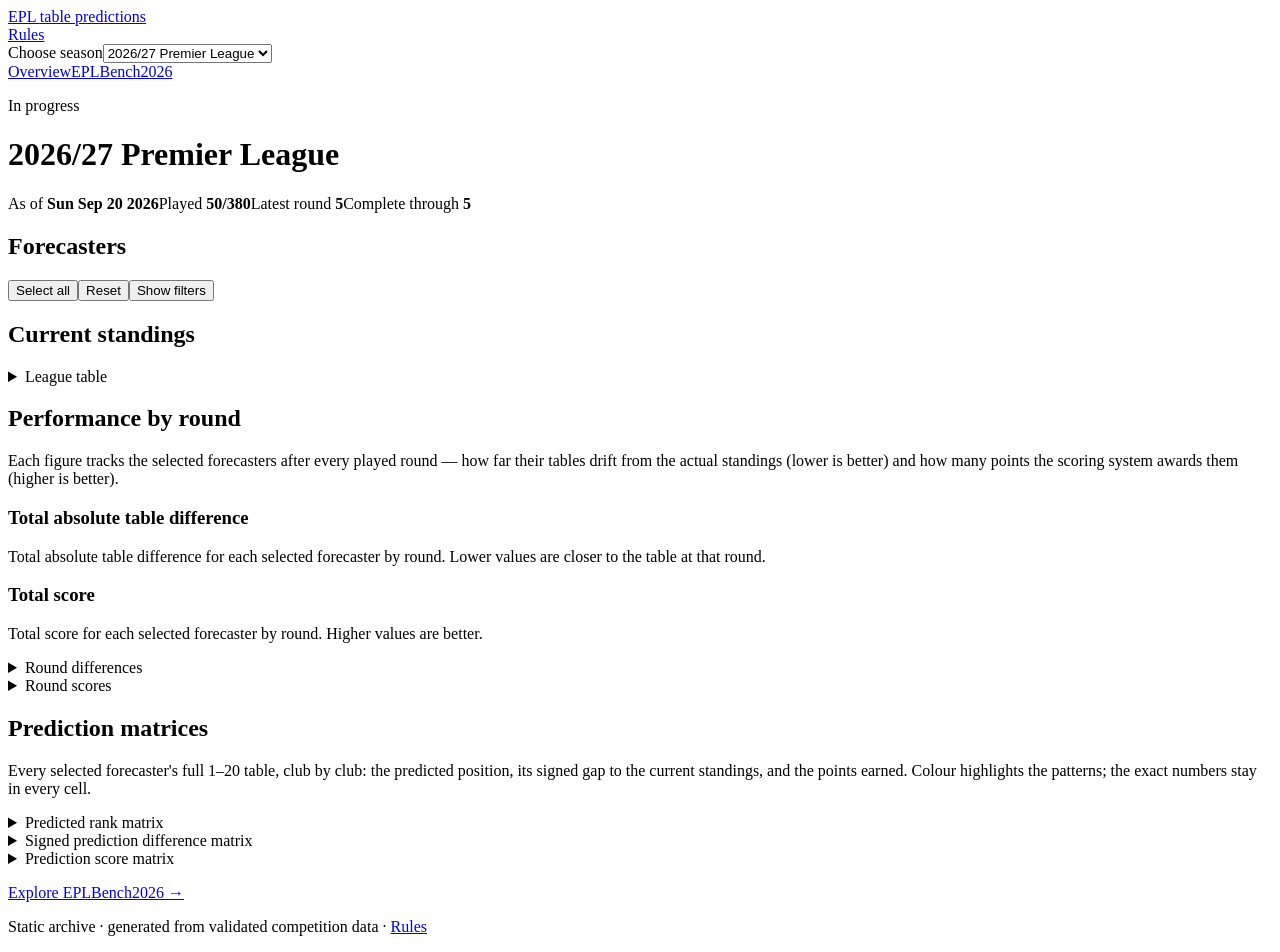
==== commit 0f65d294: "[pages] Deploy site built from 667bddb" ====
--- a/seasons/2026-2027/index.html
+++ b/seasons/2026-2027/index.html
@@ -1 +1 @@
-<!DOCTYPE html><html lang="en"><head><meta charset="UTF-8"><meta name="viewport" content="width=device-width"><meta name="description" content="A static archive of Premier League table predictions."><title>2026/27 Premier League</title><link rel="stylesheet" href="/football-predictions-web/_astro/global.COvvmiIE.css"></head><body><header class="site-header"><a class="brand" href="/football-predictions-web/" aria-label="EPL table predictions home">EPL <span>table predictions</span></a><div class="header-actions"><nav class="site-nav" aria-label="Site"><a href="/football-predictions-web/rules/">Rules</a></nav><label class="season-nav"><span class="sr-only">Choose season</span><select data-season-selector><option value="/football-predictions-web/">Choose season</option><option value="/football-predictions-web/seasons/2026-2027/" selected>2026/27 Premier League</option><option value="/football-predictions-web/seasons/2025-2026/">2025/26 Premier League</option><option value="/football-predictions-web/seasons/2024-2025/">2024/25 Premier League</option><option value="/football-predictions-web/seasons/2023-2024/">2023/24 Premier League</option><option value="/football-predictions-web/seasons/2022-2023/">2022/23 Premier League</option><option value="/football-predictions-web/seasons/2020-2021/">2020/21 Premier League</option><option value="/football-predictions-web/seasons/2015-2016/">2015/16 Premier League</option><option value="/football-predictions-web/seasons/2014-2015/">2014/15 Premier League</option><option value="/football-predictions-web/seasons/2013-2014/">2013/14 Premier League</option></select></label></div></header><main><nav class="page-nav" aria-label="Season sections"><a href="/football-predictions-web/seasons/2026-2027/#overview">Overview</a><a href="/football-predictions-web/seasons/2026-2027/ai/">EPLBench2026</a></nav><header id="overview"><p class="eyebrow">In progress</p><h1>2026/27 Premier League</h1><div class="summary"><span>As of <strong>Mon Sep 14 2026</strong></span><span>Played <strong>40/380</strong></span><span>Latest round <strong>4</strong></span><span>Complete through <strong>4</strong></span></div></header><section class="controls" aria-labelledby="forecaster-heading"><div class="actions"><h2 id="forecaster-heading" class="sr-only">Forecasters</h2><button type="button" data-select-all>Select all</button><button type="button" data-reset>Reset</button><button type="button" data-drawer aria-expanded="false" aria-controls="forecaster-filters">Show filters</button></div><div id="forecaster-filters" class="groups" data-forecasters data-default="human" data-valid="nick,joel,tom,m-a,tildsy,mitch,pat,ken,pedro,gemini,last-year,ai-anthropic-claude-opus-4-8,ai-anthropic-claude-opus-5-anthropic-claude-opus-5,ai-google-gemini-3-7-flash,ai-moonshotai-kimi-k3,ai-anthropic-claude-opus-5-old-anthropic-claude-opus-5,ai-openai-gpt-5-5,ai-openai-gpt-5-6-sol,ai-openai-gpt-5-6-terra,ai-qwen-qwen3-8-2-4t-a95b,ai-x-ai-grok-4-5,ai-x-ai-grok-4-6,ai-z-ai-glm-5-3" hidden><fieldset class="group"><legend>Humans</legend><div class="group-actions"><button type="button" data-group-select="human">All</button><button type="button" data-group-clear="human">Clear</button></div><label><input type="checkbox" value="nick" data-forecaster-group="human" checked> Nick</label><label><input type="checkbox" value="joel" data-forecaster-group="human" checked> Joel</label><label><input type="checkbox" value="tom" data-forecaster-group="human" checked> Tom</label><label><input type="checkbox" value="m-a" data-forecaster-group="human" checked> M-A</label><label><input type="checkbox" value="tildsy" data-forecaster-group="human" checked> Tildsy</label><label><input type="checkbox" value="mitch" data-forecaster-group="human" checked> Mitch</label><label><input type="checkbox" value="pat" data-forecaster-group="human" checked> Pat</label><label><input type="checkbox" value="ken" data-forecaster-group="human" checked> Ken</label><label><input type="checkbox" value="pedro" data-forecaster-group="human" checked> Pedro</label></fieldset><fieldset class="group"><legend>Historical reference</legend><div class="group-actions"><button type="button" data-group-select="historical">All</button><button type="button" data-group-clear="historical">Clear</button></div><label><input type="checkbox" value="last-year" data-forecaster-group="historical"> Last Year</label></fieldset><fieldset class="group"><legend>AI forecasts</legend><div class="group-actions"><button type="button" data-group-select="ai">All</button><button type="button" data-group-clear="ai">Clear</button></div><label><input type="checkbox" value="gemini" data-forecaster-group="ai"> Gemini</label><label title="Anthropic: Claude Opus 4.8 · run anthropic--claude-opus-4.8"><input type="checkbox" value="ai-anthropic-claude-opus-4-8" data-forecaster-group="ai"> Opus 4.8<span class="sr-only"> (Anthropic: Claude Opus 4.8)</span></label><label title="Claude Opus 5 · run anthropic--claude-opus-5"><input type="checkbox" value="ai-anthropic-claude-opus-5-anthropic-claude-opus-5" data-forecaster-group="ai"> Opus 5<span class="sr-only"> (Claude Opus 5)</span></label><label title="Google: Gemini 3.7 Flash · run google--gemini-3.7-flash"><input type="checkbox" value="ai-google-gemini-3-7-flash" data-forecaster-group="ai"> Gemini 3.7 Flash<span class="sr-only"> (Google: Gemini 3.7 Flash)</span></label><label title="MoonshotAI: Kimi K3 · run moonshotai--kimi-k3"><input type="checkbox" value="ai-moonshotai-kimi-k3" data-forecaster-group="ai"> Kimi K3<span class="sr-only"> (MoonshotAI: Kimi K3)</span></label><label title="Claude Opus 5 (earlier run) · run old--anthropic--claude-opus-5"><input type="checkbox" value="ai-anthropic-claude-opus-5-old-anthropic-claude-opus-5" data-forecaster-group="ai"> Opus 5†<span class="sr-only"> (Claude Opus 5 (earlier run))</span></label><label title="OpenAI: GPT-5.5 · run openai--gpt-5.5"><input type="checkbox" value="ai-openai-gpt-5-5" data-forecaster-group="ai"> GPT-5.5<span class="sr-only"> (OpenAI: GPT-5.5)</span></label><label title="OpenAI: GPT-5.6 Sol · run openai--gpt-5.6-sol"><input type="checkbox" value="ai-openai-gpt-5-6-sol" data-forecaster-group="ai"> GPT-5.6 Sol<span class="sr-only"> (OpenAI: GPT-5.6 Sol)</span></label><label title="OpenAI: GPT-5.6 Terra · run openai--gpt-5.6-terra"><input type="checkbox" value="ai-openai-gpt-5-6-terra" data-forecaster-group="ai"> GPT-5.6 Terra<span class="sr-only"> (OpenAI: GPT-5.6 Terra)</span></label><label title="Qwen: Qwen3.8 2.4T A95B · run qwen--qwen3.8-2.4t-a95b"><input type="checkbox" value="ai-qwen-qwen3-8-2-4t-a95b" data-forecaster-group="ai"> Qwen3.8 2.4T<span class="sr-only"> (Qwen: Qwen3.8 2.4T A95B)</span></label><label title="SpaceXAI: Grok 4.5 · run x-ai--grok-4.5"><input type="checkbox" value="ai-x-ai-grok-4-5" data-forecaster-group="ai"> Grok 4.5<span class="sr-only"> (SpaceXAI: Grok 4.5)</span></label><label title="SpaceXAI: Grok 4.6 · run x-ai--grok-4.6"><input type="checkbox" value="ai-x-ai-grok-4-6" data-forecaster-group="ai"> Grok 4.6<span class="sr-only"> (SpaceXAI: Grok 4.6)</span></label><label title="Z.ai: GLM 5.3 · run z-ai--glm-5.3"><input type="checkbox" value="ai-z-ai-glm-5-3" data-forecaster-group="ai"> GLM 5.3<span class="sr-only"> (Z.ai: GLM 5.3)</span></label></fieldset></div><p class="live" aria-live="polite" data-announcement></p></section><section aria-labelledby="standings-title"><h2 id="standings-title">Current standings</h2><details class="table-disclosure"><summary>League table</summary><div class="table-wrap standings-table-wrap" role="region" aria-label="Current league standings" tabindex="0"><table class="standings-table"><caption>Current league standings as of Mon Sep 14 2026</caption><thead><tr><th scope="col">Rank</th><th scope="col">Team</th><th scope="col">Played</th><th scope="col">W</th><th scope="col">D</th><th scope="col">L</th><th scope="col">GF</th><th scope="col">GA</th><th scope="col">GD</th><th scope="col">Points</th></tr></thead><tbody><tr><td>1</td><th scope="row">Arsenal</th><td>4</td><td>4</td><td>0</td><td>0</td><td>8</td><td>1</td><td>7</td><td><strong>12</strong></td></tr><tr><td>2</td><th scope="row">Manchester City</th><td>4</td><td>4</td><td>0</td><td>0</td><td>8</td><td>2</td><td>6</td><td><strong>12</strong></td></tr><tr><td>3</td><th scope="row">Leeds United</th><td>4</td><td>2</td><td>2</td><td>0</td><td>7</td><td>3</td><td>4</td><td><strong>8</strong></td></tr><tr><td>4</td><th scope="row">Hull City</th><td>4</td><td>2</td><td>2</td><td>0</td><td>5</td><td>2</td><td>3</td><td><strong>8</strong></td></tr><tr><td>5</td><th scope="row">Brighton &amp; Hove Albion</th><td>4</td><td>2</td><td>1</td><td>1</td><td>13</td><td>5</td><td>8</td><td><strong>7</strong></td></tr><tr><td>6</td><th scope="row">Chelsea</th><td>4</td><td>2</td><td>1</td><td>1</td><td>10</td><td>9</td><td>1</td><td><strong>7</strong></td></tr><tr><td>7</td><th scope="row">Brentford</th><td>4</td><td>1</td><td>3</td><td>0</td><td>7</td><td>4</td><td>3</td><td><strong>6</strong></td></tr><tr><td>8</td><th scope="row">Liverpool</th><td>4</td><td>1</td><td>3</td><td>0</td><td>6</td><td>4</td><td>2</td><td><strong>6</strong></td></tr><tr><td>9</td><th scope="row">Everton</th><td>4</td><td>1</td><td>3</td><td>0</td><td>5</td><td>3</td><td>2</td><td><strong>6</strong></td></tr><tr><td>10</td><th scope="row">Ipswich Town</th><td>4</td><td>2</td><td>0</td><td>2</td><td>7</td><td>10</td><td>-3</td><td><strong>6</strong></td></tr><tr><td>11</td><th scope="row">Nottingham Forest</th><td>4</td><td>1</td><td>2</td><td>1</td><td>4</td><td>4</td><td>0</td><td><strong>5</strong></td></tr><tr><td>12</td><th scope="row">Newcastle United</th><td>4</td><td>1</td><td>2</td><td>1</td><td>7</td><td>8</td><td>-1</td><td><strong>5</strong></td></tr><tr><td>13</td><th scope="row">Manchester United</th><td>4</td><td>1</td><td>1</td><td>2</td><td>7</td><td>7</td><td>0</td><td><strong>4</strong></td></tr><tr><td>14</td><th scope="row">Sunderland</th><td>4</td><td>1</td><td>1</td><td>2</td><td>3</td><td>5</td><td>-2</td><td><strong>4</strong></td></tr><tr><td>15</td><th scope="row">AFC Bournemouth</th><td>4</td><td>0</td><td>3</td><td>1</td><td>6</td><td>7</td><td>-1</td><td><strong>3</strong></td></tr><tr><td>16</td><th scope="row">Crystal Palace</th><td>4</td><td>1</td><td>0</td><td>3</td><td>6</td><td>11</td><td>-5</td><td><strong>3</strong></td></tr><tr><td>17</td><th scope="row">Tottenham Hotspur</th><td>4</td><td>0</td><td>2</td><td>2</td><td>0</td><td>5</td><td>-5</td><td><strong>2</strong></td></tr><tr><td>18</td><th scope="row">Fulham</th><td>4</td><td>0</td><td>1</td><td>3</td><td>4</td><td>7</td><td>-3</td><td><strong>1</strong></td></tr><tr><td>19</td><th scope="row">Aston Villa</th><td>4</td><td>0</td><td>1</td><td>3</td><td>1</td><td>7</td><td>-6</td><td><strong>1</strong></td></tr><tr><td>20</td><th scope="row">Coventry City</th><td>4</td><td>0</td><td>0</td><td>4</td><td>0</td><td>10</td><td>-10</td><td><strong>0</strong></td></tr></tbody></table></div></details></section><section aria-labelledby="charts-title"><h2 id="charts-title">Performance by round</h2><p>Each figure tracks the selected forecasters after every played round — how far their tables drift from the actual standings (lower is better) and how many points the scoring system awards them (higher is better).</p><div class="split"><div><h3>Total absolute table difference</h3><p class="sr-only" id="difference-description">Total absolute table difference for each selected forecaster by round. Lower values are closer to the table at that round.</p><div class="card chart" role="group" aria-label="Total absolute table difference by round" aria-describedby="difference-description" data-chart="difference" data-rounds="[{&quot;round&quot;:1,&quot;complete&quot;:true,&quot;absoluteDifference&quot;:{&quot;nick&quot;:130,&quot;joel&quot;:136,&quot;tom&quot;:126,&quot;m-a&quot;:136,&quot;tildsy&quot;:130,&quot;mitch&quot;:126,&quot;pat&quot;:116,&quot;ken&quot;:130,&quot;pedro&quot;:130,&quot;gemini&quot;:128,&quot;last-year&quot;:120,&quot;ai-anthropic-claude-opus-4-8&quot;:134,&quot;ai-anthropic-claude-opus-5-anthropic-claude-opus-5&quot;:114,&quot;ai-google-gemini-3-7-flash&quot;:130,&quot;ai-moonshotai-kimi-k3&quot;:122,&quot;ai-anthropic-claude-opus-5-old-anthropic-claude-opus-5&quot;:128,&quot;ai-openai-gpt-5-5&quot;:130,&quot;ai-openai-gpt-5-6-sol&quot;:128,&quot;ai-openai-gpt-5-6-terra&quot;:134,&quot;ai-qwen-qwen3-8-2-4t-a95b&quot;:132,&quot;ai-x-ai-grok-4-5&quot;:134,&quot;ai-x-ai-grok-4-6&quot;:134,&quot;ai-z-ai-glm-5-3&quot;:114},&quot;totalScores&quot;:{&quot;nick&quot;:811,&quot;joel&quot;:785,&quot;tom&quot;:872,&quot;m-a&quot;:799,&quot;tildsy&quot;:836,&quot;mitch&quot;:918,&quot;pat&quot;:983,&quot;ken&quot;:828,&quot;pedro&quot;:788,&quot;gemini&quot;:854,&quot;last-year&quot;:928,&quot;ai-anthropic-claude-opus-4-8&quot;:814,&quot;ai-anthropic-claude-opus-5-anthropic-claude-opus-5&quot;:965,&quot;ai-google-gemini-3-7-flash&quot;:860,&quot;ai-moonshotai-kimi-k3&quot;:902,&quot;ai-anthropic-claude-opus-5-old-anthropic-claude-opus-5&quot;:837,&quot;ai-openai-gpt-5-5&quot;:855,&quot;ai-openai-gpt-5-6-sol&quot;:839,&quot;ai-openai-gpt-5-6-terra&quot;:798,&quot;ai-qwen-qwen3-8-2-4t-a95b&quot;:828,&quot;ai-x-ai-grok-4-5&quot;:813,&quot;ai-x-ai-grok-4-6&quot;:810,&quot;ai-z-ai-glm-5-3&quot;:987}},{&quot;round&quot;:2,&quot;complete&quot;:true,&quot;absoluteDifference&quot;:{&quot;nick&quot;:114,&quot;joel&quot;:112,&quot;tom&quot;:100,&quot;m-a&quot;:106,&quot;tildsy&quot;:114,&quot;mitch&quot;:106,&quot;pat&quot;:110,&quot;ken&quot;:112,&quot;pedro&quot;:110,&quot;gemini&quot;:110,&quot;last-year&quot;:110,&quot;ai-anthropic-claude-opus-4-8&quot;:112,&quot;ai-anthropic-claude-opus-5-anthropic-claude-opus-5&quot;:102,&quot;ai-google-gemini-3-7-flash&quot;:110,&quot;ai-moonshotai-kimi-k3&quot;:104,&quot;ai-anthropic-claude-opus-5-old-anthropic-claude-opus-5&quot;:112,&quot;ai-openai-gpt-5-5&quot;:110,&quot;ai-openai-gpt-5-6-sol&quot;:108,&quot;ai-openai-gpt-5-6-terra&quot;:112,&quot;ai-qwen-qwen3-8-2-4t-a95b&quot;:102,&quot;ai-x-ai-grok-4-5&quot;:104,&quot;ai-x-ai-grok-4-6&quot;:116,&quot;ai-z-ai-glm-5-3&quot;:102},&quot;totalScores&quot;:{&quot;nick&quot;:945,&quot;joel&quot;:905,&quot;tom&quot;:1076,&quot;m-a&quot;:1008,&quot;tildsy&quot;:944,&quot;mitch&quot;:1030,&quot;pat&quot;:953,&quot;ken&quot;:918,&quot;pedro&quot;:985,&quot;gemini&quot;:972,&quot;last-year&quot;:934,&quot;ai-anthropic-claude-opus-4-8&quot;:960,&quot;ai-anthropic-claude-opus-5-anthropic-claude-opus-5&quot;:1032,&quot;ai-google-gemini-3-7-flash&quot;:1013,&quot;ai-moonshotai-kimi-k3&quot;:1013,&quot;ai-anthropic-claude-opus-5-old-anthropic-claude-opus-5&quot;:971,&quot;ai-openai-gpt-5-5&quot;:1016,&quot;ai-openai-gpt-5-6-sol&quot;:1010,&quot;ai-openai-gpt-5-6-terra&quot;:1007,&quot;ai-qwen-qwen3-8-2-4t-a95b&quot;:1072,&quot;ai-x-ai-grok-4-5&quot;:1030,&quot;ai-x-ai-grok-4-6&quot;:965,&quot;ai-z-ai-glm-5-3&quot;:991}},{&quot;round&quot;:3,&quot;complete&quot;:true,&quot;absoluteDifference&quot;:{&quot;nick&quot;:110,&quot;joel&quot;:92,&quot;tom&quot;:90,&quot;m-a&quot;:92,&quot;tildsy&quot;:98,&quot;mitch&quot;:102,&quot;pat&quot;:100,&quot;ken&quot;:94,&quot;pedro&quot;:108,&quot;gemini&quot;:98,&quot;last-year&quot;:100,&quot;ai-anthropic-claude-opus-4-8&quot;:98,&quot;ai-anthropic-claude-opus-5-anthropic-claude-opus-5&quot;:94,&quot;ai-google-gemini-3-7-flash&quot;:96,&quot;ai-moonshotai-kimi-k3&quot;:88,&quot;ai-anthropic-claude-opus-5-old-anthropic-claude-opus-5&quot;:98,&quot;ai-openai-gpt-5-5&quot;:96,&quot;ai-openai-gpt-5-6-sol&quot;:98,&quot;ai-openai-gpt-5-6-terra&quot;:100,&quot;ai-qwen-qwen3-8-2-4t-a95b&quot;:86,&quot;ai-x-ai-grok-4-5&quot;:92,&quot;ai-x-ai-grok-4-6&quot;:102,&quot;ai-z-ai-glm-5-3&quot;:92},&quot;totalScores&quot;:{&quot;nick&quot;:932,&quot;joel&quot;:1073,&quot;tom&quot;:1148,&quot;m-a&quot;:1095,&quot;tildsy&quot;:1041,&quot;mitch&quot;:982,&quot;pat&quot;:990,&quot;ken&quot;:1099,&quot;pedro&quot;:944,&quot;gemini&quot;:1047,&quot;last-year&quot;:1016,&quot;ai-anthropic-claude-opus-4-8&quot;:1040,&quot;ai-anthropic-claude-opus-5-anthropic-claude-opus-5&quot;:1055,&quot;ai-google-gemini-3-7-flash&quot;:1048,&quot;ai-moonshotai-kimi-k3&quot;:1121,&quot;ai-anthropic-claude-opus-5-old-anthropic-claude-opus-5&quot;:1026,&quot;ai-openai-gpt-5-5&quot;:1052,&quot;ai-openai-gpt-5-6-sol&quot;:1006,&quot;ai-openai-gpt-5-6-terra&quot;:997,&quot;ai-qwen-qwen3-8-2-4t-a95b&quot;:1155,&quot;ai-x-ai-grok-4-5&quot;:1099,&quot;ai-x-ai-grok-4-6&quot;:990,&quot;ai-z-ai-glm-5-3&quot;:1057}},{&quot;round&quot;:4,&quot;complete&quot;:true,&quot;absoluteDifference&quot;:{&quot;nick&quot;:124,&quot;joel&quot;:118,&quot;tom&quot;:112,&quot;m-a&quot;:106,&quot;tildsy&quot;:108,&quot;mitch&quot;:110,&quot;pat&quot;:104,&quot;ken&quot;:116,&quot;pedro&quot;:114,&quot;gemini&quot;:110,&quot;last-year&quot;:108,&quot;ai-anthropic-claude-opus-4-8&quot;:110,&quot;ai-anthropic-claude-opus-5-anthropic-claude-opus-5&quot;:100,&quot;ai-google-gemini-3-7-flash&quot;:118,&quot;ai-moonshotai-kimi-k3&quot;:104,&quot;ai-anthropic-claude-opus-5-old-anthropic-claude-opus-5&quot;:100,&quot;ai-openai-gpt-5-5&quot;:118,&quot;ai-openai-gpt-5-6-sol&quot;:100,&quot;ai-openai-gpt-5-6-terra&quot;:104,&quot;ai-qwen-qwen3-8-2-4t-a95b&quot;:112,&quot;ai-x-ai-grok-4-5&quot;:116,&quot;ai-x-ai-grok-4-6&quot;:106,&quot;ai-z-ai-glm-5-3&quot;:102},&quot;totalScores&quot;:{&quot;nick&quot;:849,&quot;joel&quot;:884,&quot;tom&quot;:949,&quot;m-a&quot;:1022,&quot;tildsy&quot;:1047,&quot;mitch&quot;:991,&quot;pat&quot;:1041,&quot;ken&quot;:945,&quot;pedro&quot;:934,&quot;gemini&quot;:999,&quot;last-year&quot;:1030,&quot;ai-anthropic-claude-opus-4-8&quot;:984,&quot;ai-anthropic-claude-opus-5-anthropic-claude-opus-5&quot;:1036,&quot;ai-google-gemini-3-7-flash&quot;:898,&quot;ai-moonshotai-kimi-k3&quot;:1025,&quot;ai-anthropic-claude-opus-5-old-anthropic-claude-opus-5&quot;:1041,&quot;ai-openai-gpt-5-5&quot;:897,&quot;ai-openai-gpt-5-6-sol&quot;:1051,&quot;ai-openai-gpt-5-6-terra&quot;:1019,&quot;ai-qwen-qwen3-8-2-4t-a95b&quot;:964,&quot;ai-x-ai-grok-4-5&quot;:910,&quot;ai-x-ai-grok-4-6&quot;:986,&quot;ai-z-ai-glm-5-3&quot;:1059}}]" data-forecasters="[{&quot;id&quot;:&quot;nick&quot;,&quot;label&quot;:&quot;Nick&quot;,&quot;kind&quot;:&quot;human&quot;,&quot;order&quot;:1,&quot;source&quot;:&quot;predictions&quot;},{&quot;id&quot;:&quot;joel&quot;,&quot;label&quot;:&quot;Joel&quot;,&quot;kind&quot;:&quot;human&quot;,&quot;order&quot;:3,&quot;source&quot;:&quot;predictions&quot;},{&quot;id&quot;:&quot;tom&quot;,&quot;label&quot;:&quot;Tom&quot;,&quot;kind&quot;:&quot;human&quot;,&quot;order&quot;:10,&quot;source&quot;:&quot;predictions&quot;},{&quot;id&quot;:&quot;m-a&quot;,&quot;label&quot;:&quot;M-A&quot;,&quot;kind&quot;:&quot;human&quot;,&quot;order&quot;:9,&quot;source&quot;:&quot;predictions&quot;},{&quot;id&quot;:&quot;tildsy&quot;,&quot;label&quot;:&quot;Tildsy&quot;,&quot;kind&quot;:&quot;human&quot;,&quot;order&quot;:15,&quot;source&quot;:&quot;predictions&quot;},{&quot;id&quot;:&quot;mitch&quot;,&quot;label&quot;:&quot;Mitch&quot;,&quot;kind&quot;:&quot;human&quot;,&quot;order&quot;:11,&quot;source&quot;:&quot;predictions&quot;},{&quot;id&quot;:&quot;pat&quot;,&quot;label&quot;:&quot;Pat&quot;,&quot;kind&quot;:&quot;human&quot;,&quot;order&quot;:12,&quot;source&quot;:&quot;predictions&quot;},{&quot;id&quot;:&quot;ken&quot;,&quot;label&quot;:&quot;Ken&quot;,&quot;kind&quot;:&quot;human&quot;,&quot;order&quot;:13,&quot;source&quot;:&quot;predictions&quot;},{&quot;id&quot;:&quot;pedro&quot;,&quot;label&quot;:&quot;Pedro&quot;,&quot;kind&quot;:&quot;human&quot;,&quot;order&quot;:14,&quot;source&quot;:&quot;predictions&quot;},{&quot;id&quot;:&quot;gemini&quot;,&quot;label&quot;:&quot;Gemini&quot;,&quot;kind&quot;:&quot;ai&quot;,&quot;order&quot;:25,&quot;source&quot;:&quot;predictions&quot;},{&quot;id&quot;:&quot;last-year&quot;,&quot;label&quot;:&quot;Last Year&quot;,&quot;kind&quot;:&quot;historical&quot;,&quot;order&quot;:23,&quot;source&quot;:&quot;predictions&quot;},{&quot;id&quot;:&quot;ai-anthropic-claude-opus-4-8&quot;,&quot;label&quot;:&quot;Opus 4.8&quot;,&quot;kind&quot;:&quot;ai&quot;,&quot;order&quot;:26,&quot;source&quot;:&quot;ai&quot;,&quot;runId&quot;:&quot;anthropic--claude-opus-4.8&quot;,&quot;shortName&quot;:&quot;Opus 4.8&quot;,&quot;fullLabel&quot;:&quot;Anthropic: Claude Opus 4.8&quot;},{&quot;id&quot;:&quot;ai-anthropic-claude-opus-5-anthropic-claude-opus-5&quot;,&quot;label&quot;:&quot;Opus 5&quot;,&quot;kind&quot;:&quot;ai&quot;,&quot;order&quot;:27,&quot;source&quot;:&quot;ai&quot;,&quot;runId&quot;:&quot;anthropic--claude-opus-5&quot;,&quot;shortName&quot;:&quot;Opus 5&quot;,&quot;fullLabel&quot;:&quot;Claude Opus 5&quot;},{&quot;id&quot;:&quot;ai-google-gemini-3-7-flash&quot;,&quot;label&quot;:&quot;Gemini 3.7 Flash&quot;,&quot;kind&quot;:&quot;ai&quot;,&quot;order&quot;:29,&quot;source&quot;:&quot;ai&quot;,&quot;runId&quot;:&quot;google--gemini-3.7-flash&quot;,&quot;shortName&quot;:&quot;Gemini 3.7 Flash&quot;,&quot;fullLabel&quot;:&quot;Google: Gemini 3.7 Flash&quot;},{&quot;id&quot;:&quot;ai-moonshotai-kimi-k3&quot;,&quot;label&quot;:&quot;Kimi K3&quot;,&quot;kind&quot;:&quot;ai&quot;,&quot;order&quot;:30,&quot;source&quot;:&quot;ai&quot;,&quot;runId&quot;:&quot;moonshotai--kimi-k3&quot;,&quot;shortName&quot;:&quot;Kimi K3&quot;,&quot;fullLabel&quot;:&quot;MoonshotAI: Kimi K3&quot;},{&quot;id&quot;:&quot;ai-anthropic-claude-opus-5-old-anthropic-claude-opus-5&quot;,&quot;label&quot;:&quot;Opus 5†&quot;,&quot;kind&quot;:&quot;ai&quot;,&quot;order&quot;:28,&quot;source&quot;:&quot;ai&quot;,&quot;runId&quot;:&quot;old--anthropic--claude-opus-5&quot;,&quot;shortName&quot;:&quot;Opus 5†&quot;,&quot;fullLabel&quot;:&quot;Claude Opus 5 (earlier run)&quot;},{&quot;id&quot;:&quot;ai-openai-gpt-5-5&quot;,&quot;label&quot;:&quot;GPT-5.5&quot;,&quot;kind&quot;:&quot;ai&quot;,&quot;order&quot;:31,&quot;source&quot;:&quot;ai&quot;,&quot;runId&quot;:&quot;openai--gpt-5.5&quot;,&quot;shortName&quot;:&quot;GPT-5.5&quot;,&quot;fullLabel&quot;:&quot;OpenAI: GPT-5.5&quot;},{&quot;id&quot;:&quot;ai-openai-gpt-5-6-sol&quot;,&quot;label&quot;:&quot;GPT-5.6 Sol&quot;,&quot;kind&quot;:&quot;ai&quot;,&quot;order&quot;:32,&quot;source&quot;:&quot;ai&quot;,&quot;runId&quot;:&quot;openai--gpt-5.6-sol&quot;,&quot;shortName&quot;:&quot;GPT-5.6 Sol&quot;,&quot;fullLabel&quot;:&quot;OpenAI: GPT-5.6 Sol&quot;},{&quot;id&quot;:&quot;ai-openai-gpt-5-6-terra&quot;,&quot;label&quot;:&quot;GPT-5.6 Terra&quot;,&quot;kind&quot;:&quot;ai&quot;,&quot;order&quot;:33,&quot;source&quot;:&quot;ai&quot;,&quot;runId&quot;:&quot;openai--gpt-5.6-terra&quot;,&quot;shortName&quot;:&quot;GPT-5.6 Terra&quot;,&quot;fullLabel&quot;:&quot;OpenAI: GPT-5.6 Terra&quot;},{&quot;id&quot;:&quot;ai-qwen-qwen3-8-2-4t-a95b&quot;,&quot;label&quot;:&quot;Qwen3.8 2.4T&quot;,&quot;kind&quot;:&quot;ai&quot;,&quot;order&quot;:34,&quot;source&quot;:&quot;ai&quot;,&quot;runId&quot;:&quot;qwen--qwen3.8-2.4t-a95b&quot;,&quot;shortName&quot;:&quot;Qwen3.8 2.4T&quot;,&quot;fullLabel&quot;:&quot;Qwen: Qwen3.8 2.4T A95B&quot;},{&quot;id&quot;:&quot;ai-x-ai-grok-4-5&quot;,&quot;label&quot;:&quot;Grok 4.5&quot;,&quot;kind&quot;:&quot;ai&quot;,&quot;order&quot;:35,&quot;source&quot;:&quot;ai&quot;,&quot;runId&quot;:&quot;x-ai--grok-4.5&quot;,&quot;shortName&quot;:&quot;Grok 4.5&quot;,&quot;fullLabel&quot;:&quot;SpaceXAI: Grok 4.5&quot;},{&quot;id&quot;:&quot;ai-x-ai-grok-4-6&quot;,&quot;label&quot;:&quot;Grok 4.6&quot;,&quot;kind&quot;:&quot;ai&quot;,&quot;order&quot;:36,&quot;source&quot;:&quot;ai&quot;,&quot;runId&quot;:&quot;x-ai--grok-4.6&quot;,&quot;shortName&quot;:&quot;Grok 4.6&quot;,&quot;fullLabel&quot;:&quot;SpaceXAI: Grok 4.6&quot;},{&quot;id&quot;:&quot;ai-z-ai-glm-5-3&quot;,&quot;label&quot;:&quot;GLM 5.3&quot;,&quot;kind&quot;:&quot;ai&quot;,&quot;order&quot;:37,&quot;source&quot;:&quot;ai&quot;,&quot;runId&quot;:&quot;z-ai--glm-5.3&quot;,&quot;shortName&quot;:&quot;GLM 5.3&quot;,&quot;fullLabel&quot;:&quot;Z.ai: GLM 5.3&quot;}]"></div></div><div><h3>Total score</h3><p class="sr-only" id="score-description">Total score for each selected forecaster by round. Higher values are better.</p><div class="card chart" role="group" aria-label="Total score by round" aria-describedby="score-description" data-chart="score" data-rounds="[{&quot;round&quot;:1,&quot;complete&quot;:true,&quot;absoluteDifference&quot;:{&quot;nick&quot;:130,&quot;joel&quot;:136,&quot;tom&quot;:126,&quot;m-a&quot;:136,&quot;tildsy&quot;:130,&quot;mitch&quot;:126,&quot;pat&quot;:116,&quot;ken&quot;:130,&quot;pedro&quot;:130,&quot;gemini&quot;:128,&quot;last-year&quot;:120,&quot;ai-anthropic-claude-opus-4-8&quot;:134,&quot;ai-anthropic-claude-opus-5-anthropic-claude-opus-5&quot;:114,&quot;ai-google-gemini-3-7-flash&quot;:130,&quot;ai-moonshotai-kimi-k3&quot;:122,&quot;ai-anthropic-claude-opus-5-old-anthropic-claude-opus-5&quot;:128,&quot;ai-openai-gpt-5-5&quot;:130,&quot;ai-openai-gpt-5-6-sol&quot;:128,&quot;ai-openai-gpt-5-6-terra&quot;:134,&quot;ai-qwen-qwen3-8-2-4t-a95b&quot;:132,&quot;ai-x-ai-grok-4-5&quot;:134,&quot;ai-x-ai-grok-4-6&quot;:134,&quot;ai-z-ai-glm-5-3&quot;:114},&quot;totalScores&quot;:{&quot;nick&quot;:811,&quot;joel&quot;:785,&quot;tom&quot;:872,&quot;m-a&quot;:799,&quot;tildsy&quot;:836,&quot;mitch&quot;:918,&quot;pat&quot;:983,&quot;ken&quot;:828,&quot;pedro&quot;:788,&quot;gemini&quot;:854,&quot;last-year&quot;:928,&quot;ai-anthropic-claude-opus-4-8&quot;:814,&quot;ai-anthropic-claude-opus-5-anthropic-claude-opus-5&quot;:965,&quot;ai-google-gemini-3-7-flash&quot;:860,&quot;ai-moonshotai-kimi-k3&quot;:902,&quot;ai-anthropic-claude-opus-5-old-anthropic-claude-opus-5&quot;:837,&quot;ai-openai-gpt-5-5&quot;:855,&quot;ai-openai-gpt-5-6-sol&quot;:839,&quot;ai-openai-gpt-5-6-terra&quot;:798,&quot;ai-qwen-qwen3-8-2-4t-a95b&quot;:828,&quot;ai-x-ai-grok-4-5&quot;:813,&quot;ai-x-ai-grok-4-6&quot;:810,&quot;ai-z-ai-glm-5-3&quot;:987}},{&quot;round&quot;:2,&quot;complete&quot;:true,&quot;absoluteDifference&quot;:{&quot;nick&quot;:114,&quot;joel&quot;:112,&quot;tom&quot;:100,&quot;m-a&quot;:106,&quot;tildsy&quot;:114,&quot;mitch&quot;:106,&quot;pat&quot;:110,&quot;ken&quot;:112,&quot;pedro&quot;:110,&quot;gemini&quot;:110,&quot;last-year&quot;:110,&quot;ai-anthropic-claude-opus-4-8&quot;:112,&quot;ai-anthropic-claude-opus-5-anthropic-claude-opus-5&quot;:102,&quot;ai-google-gemini-3-7-flash&quot;:110,&quot;ai-moonshotai-kimi-k3&quot;:104,&quot;ai-anthropic-claude-opus-5-old-anthropic-claude-opus-5&quot;:112,&quot;ai-openai-gpt-5-5&quot;:110,&quot;ai-openai-gpt-5-6-sol&quot;:108,&quot;ai-openai-gpt-5-6-terra&quot;:112,&quot;ai-qwen-qwen3-8-2-4t-a95b&quot;:102,&quot;ai-x-ai-grok-4-5&quot;:104,&quot;ai-x-ai-grok-4-6&quot;:116,&quot;ai-z-ai-glm-5-3&quot;:102},&quot;totalScores&quot;:{&quot;nick&quot;:945,&quot;joel&quot;:905,&quot;tom&quot;:1076,&quot;m-a&quot;:1008,&quot;tildsy&quot;:944,&quot;mitch&quot;:1030,&quot;pat&quot;:953,&quot;ken&quot;:918,&quot;pedro&quot;:985,&quot;gemini&quot;:972,&quot;last-year&quot;:934,&quot;ai-anthropic-claude-opus-4-8&quot;:960,&quot;ai-anthropic-claude-opus-5-anthropic-claude-opus-5&quot;:1032,&quot;ai-google-gemini-3-7-flash&quot;:1013,&quot;ai-moonshotai-kimi-k3&quot;:1013,&quot;ai-anthropic-claude-opus-5-old-anthropic-claude-opus-5&quot;:971,&quot;ai-openai-gpt-5-5&quot;:1016,&quot;ai-openai-gpt-5-6-sol&quot;:1010,&quot;ai-openai-gpt-5-6-terra&quot;:1007,&quot;ai-qwen-qwen3-8-2-4t-a95b&quot;:1072,&quot;ai-x-ai-grok-4-5&quot;:1030,&quot;ai-x-ai-grok-4-6&quot;:965,&quot;ai-z-ai-glm-5-3&quot;:991}},{&quot;round&quot;:3,&quot;complete&quot;:true,&quot;absoluteDifference&quot;:{&quot;nick&quot;:110,&quot;joel&quot;:92,&quot;tom&quot;:90,&quot;m-a&quot;:92,&quot;tildsy&quot;:98,&quot;mitch&quot;:102,&quot;pat&quot;:100,&quot;ken&quot;:94,&quot;pedro&quot;:108,&quot;gemini&quot;:98,&quot;last-year&quot;:100,&quot;ai-anthropic-claude-opus-4-8&quot;:98,&quot;ai-anthropic-claude-opus-5-anthropic-claude-opus-5&quot;:94,&quot;ai-google-gemini-3-7-flash&quot;:96,&quot;ai-moonshotai-kimi-k3&quot;:88,&quot;ai-anthropic-claude-opus-5-old-anthropic-claude-opus-5&quot;:98,&quot;ai-openai-gpt-5-5&quot;:96,&quot;ai-openai-gpt-5-6-sol&quot;:98,&quot;ai-openai-gpt-5-6-terra&quot;:100,&quot;ai-qwen-qwen3-8-2-4t-a95b&quot;:86,&quot;ai-x-ai-grok-4-5&quot;:92,&quot;ai-x-ai-grok-4-6&quot;:102,&quot;ai-z-ai-glm-5-3&quot;:92},&quot;totalScores&quot;:{&quot;nick&quot;:932,&quot;joel&quot;:1073,&quot;tom&quot;:1148,&quot;m-a&quot;:1095,&quot;tildsy&quot;:1041,&quot;mitch&quot;:982,&quot;pat&quot;:990,&quot;ken&quot;:1099,&quot;pedro&quot;:944,&quot;gemini&quot;:1047,&quot;last-year&quot;:1016,&quot;ai-anthropic-claude-opus-4-8&quot;:1040,&quot;ai-anthropic-claude-opus-5-anthropic-claude-opus-5&quot;:1055,&quot;ai-google-gemini-3-7-flash&quot;:1048,&quot;ai-moonshotai-kimi-k3&quot;:1121,&quot;ai-anthropic-claude-opus-5-old-anthropic-claude-opus-5&quot;:1026,&quot;ai-openai-gpt-5-5&quot;:1052,&quot;ai-openai-gpt-5-6-sol&quot;:1006,&quot;ai-openai-gpt-5-6-terra&quot;:997,&quot;ai-qwen-qwen3-8-2-4t-a95b&quot;:1155,&quot;ai-x-ai-grok-4-5&quot;:1099,&quot;ai-x-ai-grok-4-6&quot;:990,&quot;ai-z-ai-glm-5-3&quot;:1057}},{&quot;round&quot;:4,&quot;complete&quot;:true,&quot;absoluteDifference&quot;:{&quot;nick&quot;:124,&quot;joel&quot;:118,&quot;tom&quot;:112,&quot;m-a&quot;:106,&quot;tildsy&quot;:108,&quot;mitch&quot;:110,&quot;pat&quot;:104,&quot;ken&quot;:116,&quot;pedro&quot;:114,&quot;gemini&quot;:110,&quot;last-year&quot;:108,&quot;ai-anthropic-claude-opus-4-8&quot;:110,&quot;ai-anthropic-claude-opus-5-anthropic-claude-opus-5&quot;:100,&quot;ai-google-gemini-3-7-flash&quot;:118,&quot;ai-moonshotai-kimi-k3&quot;:104,&quot;ai-anthropic-claude-opus-5-old-anthropic-claude-opus-5&quot;:100,&quot;ai-openai-gpt-5-5&quot;:118,&quot;ai-openai-gpt-5-6-sol&quot;:100,&quot;ai-openai-gpt-5-6-terra&quot;:104,&quot;ai-qwen-qwen3-8-2-4t-a95b&quot;:112,&quot;ai-x-ai-grok-4-5&quot;:116,&quot;ai-x-ai-grok-4-6&quot;:106,&quot;ai-z-ai-glm-5-3&quot;:102},&quot;totalScores&quot;:{&quot;nick&quot;:849,&quot;joel&quot;:884,&quot;tom&quot;:949,&quot;m-a&quot;:1022,&quot;tildsy&quot;:1047,&quot;mitch&quot;:991,&quot;pat&quot;:1041,&quot;ken&quot;:945,&quot;pedro&quot;:934,&quot;gemini&quot;:999,&quot;last-year&quot;:1030,&quot;ai-anthropic-claude-opus-4-8&quot;:984,&quot;ai-anthropic-claude-opus-5-anthropic-claude-opus-5&quot;:1036,&quot;ai-google-gemini-3-7-flash&quot;:898,&quot;ai-moonshotai-kimi-k3&quot;:1025,&quot;ai-anthropic-claude-opus-5-old-anthropic-claude-opus-5&quot;:1041,&quot;ai-openai-gpt-5-5&quot;:897,&quot;ai-openai-gpt-5-6-sol&quot;:1051,&quot;ai-openai-gpt-5-6-terra&quot;:1019,&quot;ai-qwen-qwen3-8-2-4t-a95b&quot;:964,&quot;ai-x-ai-grok-4-5&quot;:910,&quot;ai-x-ai-grok-4-6&quot;:986,&quot;ai-z-ai-glm-5-3&quot;:1059}}]" data-forecasters="[{&quot;id&quot;:&quot;nick&quot;,&quot;label&quot;:&quot;Nick&quot;,&quot;kind&quot;:&quot;human&quot;,&quot;order&quot;:1,&quot;source&quot;:&quot;predictions&quot;},{&quot;id&quot;:&quot;joel&quot;,&quot;label&quot;:&quot;Joel&quot;,&quot;kind&quot;:&quot;human&quot;,&quot;order&quot;:3,&quot;source&quot;:&quot;predictions&quot;},{&quot;id&quot;:&quot;tom&quot;,&quot;label&quot;:&quot;Tom&quot;,&quot;kind&quot;:&quot;human&quot;,&quot;order&quot;:10,&quot;source&quot;:&quot;predictions&quot;},{&quot;id&quot;:&quot;m-a&quot;,&quot;label&quot;:&quot;M-A&quot;,&quot;kind&quot;:&quot;human&quot;,&quot;order&quot;:9,&quot;source&quot;:&quot;predictions&quot;},{&quot;id&quot;:&quot;tildsy&quot;,&quot;label&quot;:&quot;Tildsy&quot;,&quot;kind&quot;:&quot;human&quot;,&quot;order&quot;:15,&quot;source&quot;:&quot;predictions&quot;},{&quot;id&quot;:&quot;mitch&quot;,&quot;label&quot;:&quot;Mitch&quot;,&quot;kind&quot;:&quot;human&quot;,&quot;order&quot;:11,&quot;source&quot;:&quot;predictions&quot;},{&quot;id&quot;:&quot;pat&quot;,&quot;label&quot;:&quot;Pat&quot;,&quot;kind&quot;:&quot;human&quot;,&quot;order&quot;:12,&quot;source&quot;:&quot;predictions&quot;},{&quot;id&quot;:&quot;ken&quot;,&quot;label&quot;:&quot;Ken&quot;,&quot;kind&quot;:&quot;human&quot;,&quot;order&quot;:13,&quot;source&quot;:&quot;predictions&quot;},{&quot;id&quot;:&quot;pedro&quot;,&quot;label&quot;:&quot;Pedro&quot;,&quot;kind&quot;:&quot;human&quot;,&quot;order&quot;:14,&quot;source&quot;:&quot;predictions&quot;},{&quot;id&quot;:&quot;gemini&quot;,&quot;label&quot;:&quot;Gemini&quot;,&quot;kind&quot;:&quot;ai&quot;,&quot;order&quot;:25,&quot;source&quot;:&quot;predictions&quot;},{&quot;id&quot;:&quot;last-year&quot;,&quot;label&quot;:&quot;Last Year&quot;,&quot;kind&quot;:&quot;historical&quot;,&quot;order&quot;:23,&quot;source&quot;:&quot;predictions&quot;},{&quot;id&quot;:&quot;ai-anthropic-claude-opus-4-8&quot;,&quot;label&quot;:&quot;Opus 4.8&quot;,&quot;kind&quot;:&quot;ai&quot;,&quot;order&quot;:26,&quot;source&quot;:&quot;ai&quot;,&quot;runId&quot;:&quot;anthropic--claude-opus-4.8&quot;,&quot;shortName&quot;:&quot;Opus 4.8&quot;,&quot;fullLabel&quot;:&quot;Anthropic: Claude Opus 4.8&quot;},{&quot;id&quot;:&quot;ai-anthropic-claude-opus-5-anthropic-claude-opus-5&quot;,&quot;label&quot;:&quot;Opus 5&quot;,&quot;kind&quot;:&quot;ai&quot;,&quot;order&quot;:27,&quot;source&quot;:&quot;ai&quot;,&quot;runId&quot;:&quot;anthropic--claude-opus-5&quot;,&quot;shortName&quot;:&quot;Opus 5&quot;,&quot;fullLabel&quot;:&quot;Claude Opus 5&quot;},{&quot;id&quot;:&quot;ai-google-gemini-3-7-flash&quot;,&quot;label&quot;:&quot;Gemini 3.7 Flash&quot;,&quot;kind&quot;:&quot;ai&quot;,&quot;order&quot;:29,&quot;source&quot;:&quot;ai&quot;,&quot;runId&quot;:&quot;google--gemini-3.7-flash&quot;,&quot;shortName&quot;:&quot;Gemini 3.7 Flash&quot;,&quot;fullLabel&quot;:&quot;Google: Gemini 3.7 Flash&quot;},{&quot;id&quot;:&quot;ai-moonshotai-kimi-k3&quot;,&quot;label&quot;:&quot;Kimi K3&quot;,&quot;kind&quot;:&quot;ai&quot;,&quot;order&quot;:30,&quot;source&quot;:&quot;ai&quot;,&quot;runId&quot;:&quot;moonshotai--kimi-k3&quot;,&quot;shortName&quot;:&quot;Kimi K3&quot;,&quot;fullLabel&quot;:&quot;MoonshotAI: Kimi K3&quot;},{&quot;id&quot;:&quot;ai-anthropic-claude-opus-5-old-anthropic-claude-opus-5&quot;,&quot;label&quot;:&quot;Opus 5†&quot;,&quot;kind&quot;:&quot;ai&quot;,&quot;order&quot;:28,&quot;source&quot;:&quot;ai&quot;,&quot;runId&quot;:&quot;old--anthropic--claude-opus-5&quot;,&quot;shortName&quot;:&quot;Opus 5†&quot;,&quot;fullLabel&quot;:&quot;Claude Opus 5 (earlier run)&quot;},{&quot;id&quot;:&quot;ai-openai-gpt-5-5&quot;,&quot;label&quot;:&quot;GPT-5.5&quot;,&quot;kind&quot;:&quot;ai&quot;,&quot;order&quot;:31,&quot;source&quot;:&quot;ai&quot;,&quot;runId&quot;:&quot;openai--gpt-5.5&quot;,&quot;shortName&quot;:&quot;GPT-5.5&quot;,&quot;fullLabel&quot;:&quot;OpenAI: GPT-5.5&quot;},{&quot;id&quot;:&quot;ai-openai-gpt-5-6-sol&quot;,&quot;label&quot;:&quot;GPT-5.6 Sol&quot;,&quot;kind&quot;:&quot;ai&quot;,&quot;order&quot;:32,&quot;source&quot;:&quot;ai&quot;,&quot;runId&quot;:&quot;openai--gpt-5.6-sol&quot;,&quot;shortName&quot;:&quot;GPT-5.6 Sol&quot;,&quot;fullLabel&quot;:&quot;OpenAI: GPT-5.6 Sol&quot;},{&quot;id&quot;:&quot;ai-openai-gpt-5-6-terra&quot;,&quot;label&quot;:&quot;GPT-5.6 Terra&quot;,&quot;kind&quot;:&quot;ai&quot;,&quot;order&quot;:33,&quot;source&quot;:&quot;ai&quot;,&quot;runId&quot;:&quot;openai--gpt-5.6-terra&quot;,&quot;shortName&quot;:&quot;GPT-5.6 Terra&quot;,&quot;fullLabel&quot;:&quot;OpenAI: GPT-5.6 Terra&quot;},{&quot;id&quot;:&quot;ai-qwen-qwen3-8-2-4t-a95b&quot;,&quot;label&quot;:&quot;Qwen3.8 2.4T&quot;,&quot;kind&quot;:&quot;ai&quot;,&quot;order&quot;:34,&quot;source&quot;:&quot;ai&quot;,&quot;runId&quot;:&quot;qwen--qwen3.8-2.4t-a95b&quot;,&quot;shortName&quot;:&quot;Qwen3.8 2.4T&quot;,&quot;fullLabel&quot;:&quot;Qwen: Qwen3.8 2.4T A95B&quot;},{&quot;id&quot;:&quot;ai-x-ai-grok-4-5&quot;,&quot;label&quot;:&quot;Grok 4.5&quot;,&quot;kind&quot;:&quot;ai&quot;,&quot;order&quot;:35,&quot;source&quot;:&quot;ai&quot;,&quot;runId&quot;:&quot;x-ai--grok-4.5&quot;,&quot;shortName&quot;:&quot;Grok 4.5&quot;,&quot;fullLabel&quot;:&quot;SpaceXAI: Grok 4.5&quot;},{&quot;id&quot;:&quot;ai-x-ai-grok-4-6&quot;,&quot;label&quot;:&quot;Grok 4.6&quot;,&quot;kind&quot;:&quot;ai&quot;,&quot;order&quot;:36,&quot;source&quot;:&quot;ai&quot;,&quot;runId&quot;:&quot;x-ai--grok-4.6&quot;,&quot;shortName&quot;:&quot;Grok 4.6&quot;,&quot;fullLabel&quot;:&quot;SpaceXAI: Grok 4.6&quot;},{&quot;id&quot;:&quot;ai-z-ai-glm-5-3&quot;,&quot;label&quot;:&quot;GLM 5.3&quot;,&quot;kind&quot;:&quot;ai&quot;,&quot;order&quot;:37,&quot;source&quot;:&quot;ai&quot;,&quot;runId&quot;:&quot;z-ai--glm-5.3&quot;,&quot;shortName&quot;:&quot;GLM 5.3&quot;,&quot;fullLabel&quot;:&quot;Z.ai: GLM 5.3&quot;}]"></div></div></div><div class="split chart-data"><details class="table-disclosure"><summary>Round differences</summary><div class="table-wrap" role="region" aria-label="Absolute-difference data" tabindex="0"><table><caption>Absolute table difference by round and forecaster</caption><thead><tr><th scope="col">Round</th><th scope="col" data-column="nick">Nick</th><th scope="col" data-column="joel">Joel</th><th scope="col" data-column="tom">Tom</th><th scope="col" data-column="m-a">M-A</th><th scope="col" data-column="tildsy">Tildsy</th><th scope="col" data-column="mitch">Mitch</th><th scope="col" data-column="pat">Pat</th><th scope="col" data-column="ken">Ken</th><th scope="col" data-column="pedro">Pedro</th><th scope="col" data-column="gemini">Gemini</th><th scope="col" data-column="last-year">Last Year</th><th scope="col" data-column="ai-anthropic-claude-opus-4-8" title="Anthropic: Claude Opus 4.8 · run anthropic--claude-opus-4.8">Opus 4.8<span class="sr-only"> (Anthropic: Claude Opus 4.8)</span></th><th scope="col" data-column="ai-anthropic-claude-opus-5-anthropic-claude-opus-5" title="Claude Opus 5 · run anthropic--claude-opus-5">Opus 5<span class="sr-only"> (Claude Opus 5)</span></th><th scope="col" data-column="ai-google-gemini-3-7-flash" title="Google: Gemini 3.7 Flash · run google--gemini-3.7-flash">Gemini 3.7 Flash<span class="sr-only"> (Google: Gemini 3.7 Flash)</span></th><th scope="col" data-column="ai-moonshotai-kimi-k3" title="MoonshotAI: Kimi K3 · run moonshotai--kimi-k3">Kimi K3<span class="sr-only"> (MoonshotAI: Kimi K3)</span></th><th scope="col" data-column="ai-anthropic-claude-opus-5-old-anthropic-claude-opus-5" title="Claude Opus 5 (earlier run) · run old--anthropic--claude-opus-5">Opus 5†<span class="sr-only"> (Claude Opus 5 (earlier run))</span></th><th scope="col" data-column="ai-openai-gpt-5-5" title="OpenAI: GPT-5.5 · run openai--gpt-5.5">GPT-5.5<span class="sr-only"> (OpenAI: GPT-5.5)</span></th><th scope="col" data-column="ai-openai-gpt-5-6-sol" title="OpenAI: GPT-5.6 Sol · run openai--gpt-5.6-sol">GPT-5.6 Sol<span class="sr-only"> (OpenAI: GPT-5.6 Sol)</span></th><th scope="col" data-column="ai-openai-gpt-5-6-terra" title="OpenAI: GPT-5.6 Terra · run openai--gpt-5.6-terra">GPT-5.6 Terra<span class="sr-only"> (OpenAI: GPT-5.6 Terra)</span></th><th scope="col" data-column="ai-qwen-qwen3-8-2-4t-a95b" title="Qwen: Qwen3.8 2.4T A95B · run qwen--qwen3.8-2.4t-a95b">Qwen3.8 2.4T<span class="sr-only"> (Qwen: Qwen3.8 2.4T A95B)</span></th><th scope="col" data-column="ai-x-ai-grok-4-5" title="SpaceXAI: Grok 4.5 · run x-ai--grok-4.5">Grok 4.5<span class="sr-only"> (SpaceXAI: Grok 4.5)</span></th><th scope="col" data-column="ai-x-ai-grok-4-6" title="SpaceXAI: Grok 4.6 · run x-ai--grok-4.6">Grok 4.6<span class="sr-only"> (SpaceXAI: Grok 4.6)</span></th><th scope="col" data-column="ai-z-ai-glm-5-3" title="Z.ai: GLM 5.3 · run z-ai--glm-5.3">GLM 5.3<span class="sr-only"> (Z.ai: GLM 5.3)</span></th></tr></thead><tbody><tr><th scope="row">1</th><td data-column="nick">130</td><td data-column="joel">136</td><td data-column="tom">126</td><td data-column="m-a">136</td><td data-column="tildsy">130</td><td data-column="mitch">126</td><td data-column="pat">116</td><td data-column="ken">130</td><td data-column="pedro">130</td><td data-column="gemini">128</td><td data-column="last-year">120</td><td data-column="ai-anthropic-claude-opus-4-8">134</td><td data-column="ai-anthropic-claude-opus-5-anthropic-claude-opus-5">114</td><td data-column="ai-google-gemini-3-7-flash">130</td><td data-column="ai-moonshotai-kimi-k3">122</td><td data-column="ai-anthropic-claude-opus-5-old-anthropic-claude-opus-5">128</td><td data-column="ai-openai-gpt-5-5">130</td><td data-column="ai-openai-gpt-5-6-sol">128</td><td data-column="ai-openai-gpt-5-6-terra">134</td><td data-column="ai-qwen-qwen3-8-2-4t-a95b">132</td><td data-column="ai-x-ai-grok-4-5">134</td><td data-column="ai-x-ai-grok-4-6">134</td><td data-column="ai-z-ai-glm-5-3">114</td></tr><tr><th scope="row">2</th><td data-column="nick">114</td><td data-column="joel">112</td><td data-column="tom">100</td><td data-column="m-a">106</td><td data-column="tildsy">114</td><td data-column="mitch">106</td><td data-column="pat">110</td><td data-column="ken">112</td><td data-column="pedro">110</td><td data-column="gemini">110</td><td data-column="last-year">110</td><td data-column="ai-anthropic-claude-opus-4-8">112</td><td data-column="ai-anthropic-claude-opus-5-anthropic-claude-opus-5">102</td><td data-column="ai-google-gemini-3-7-flash">110</td><td data-column="ai-moonshotai-kimi-k3">104</td><td data-column="ai-anthropic-claude-opus-5-old-anthropic-claude-opus-5">112</td><td data-column="ai-openai-gpt-5-5">110</td><td data-column="ai-openai-gpt-5-6-sol">108</td><td data-column="ai-openai-gpt-5-6-terra">112</td><td data-column="ai-qwen-qwen3-8-2-4t-a95b">102</td><td data-column="ai-x-ai-grok-4-5">104</td><td data-column="ai-x-ai-grok-4-6">116</td><td data-column="ai-z-ai-glm-5-3">102</td></tr><tr><th scope="row">3</th><td data-column="nick">110</td><td data-column="joel">92</td><td data-column="tom">90</td><td data-column="m-a">92</td><td data-column="tildsy">98</td><td data-column="mitch">102</td><td data-column="pat">100</td><td data-column="ken">94</td><td data-column="pedro">108</td><td data-column="gemini">98</td><td data-column="last-year">100</td><td data-column="ai-anthropic-claude-opus-4-8">98</td><td data-column="ai-anthropic-claude-opus-5-anthropic-claude-opus-5">94</td><td data-column="ai-google-gemini-3-7-flash">96</td><td data-column="ai-moonshotai-kimi-k3">88</td><td data-column="ai-anthropic-claude-opus-5-old-anthropic-claude-opus-5">98</td><td data-column="ai-openai-gpt-5-5">96</td><td data-column="ai-openai-gpt-5-6-sol">98</td><td data-column="ai-openai-gpt-5-6-terra">100</td><td data-column="ai-qwen-qwen3-8-2-4t-a95b">86</td><td data-column="ai-x-ai-grok-4-5">92</td><td data-column="ai-x-ai-grok-4-6">102</td><td data-column="ai-z-ai-glm-5-3">92</td></tr><tr><th scope="row">4</th><td data-column="nick">124</td><td data-column="joel">118</td><td data-column="tom">112</td><td data-column="m-a">106</td><td data-column="tildsy">108</td><td data-column="mitch">110</td><td data-column="pat">104</td><td data-column="ken">116</td><td data-column="pedro">114</td><td data-column="gemini">110</td><td data-column="last-year">108</td><td data-column="ai-anthropic-claude-opus-4-8">110</td><td data-column="ai-anthropic-claude-opus-5-anthropic-claude-opus-5">100</td><td data-column="ai-google-gemini-3-7-flash">118</td><td data-column="ai-moonshotai-kimi-k3">104</td><td data-column="ai-anthropic-claude-opus-5-old-anthropic-claude-opus-5">100</td><td data-column="ai-openai-gpt-5-5">118</td><td data-column="ai-openai-gpt-5-6-sol">100</td><td data-column="ai-openai-gpt-5-6-terra">104</td><td data-column="ai-qwen-qwen3-8-2-4t-a95b">112</td><td data-column="ai-x-ai-grok-4-5">116</td><td data-column="ai-x-ai-grok-4-6">106</td><td data-column="ai-z-ai-glm-5-3">102</td></tr></tbody></table></div></details><details class="table-disclosure"><summary>Round scores</summary><div class="table-wrap" role="region" aria-label="Score data" tabindex="0"><table><caption>Total score by round and forecaster</caption><thead><tr><th scope="col">Round</th><th scope="col" data-column="nick">Nick</th><th scope="col" data-column="joel">Joel</th><th scope="col" data-column="tom">Tom</th><th scope="col" data-column="m-a">M-A</th><th scope="col" data-column="tildsy">Tildsy</th><th scope="col" data-column="mitch">Mitch</th><th scope="col" data-column="pat">Pat</th><th scope="col" data-column="ken">Ken</th><th scope="col" data-column="pedro">Pedro</th><th scope="col" data-column="gemini">Gemini</th><th scope="col" data-column="last-year">Last Year</th><th scope="col" data-column="ai-anthropic-claude-opus-4-8" title="Anthropic: Claude Opus 4.8 · run anthropic--claude-opus-4.8">Opus 4.8<span class="sr-only"> (Anthropic: Claude Opus 4.8)</span></th><th scope="col" data-column="ai-anthropic-claude-opus-5-anthropic-claude-opus-5" title="Claude Opus 5 · run anthropic--claude-opus-5">Opus 5<span class="sr-only"> (Claude Opus 5)</span></th><th scope="col" data-column="ai-google-gemini-3-7-flash" title="Google: Gemini 3.7 Flash · run google--gemini-3.7-flash">Gemini 3.7 Flash<span class="sr-only"> (Google: Gemini 3.7 Flash)</span></th><th scope="col" data-column="ai-moonshotai-kimi-k3" title="MoonshotAI: Kimi K3 · run moonshotai--kimi-k3">Kimi K3<span class="sr-only"> (MoonshotAI: Kimi K3)</span></th><th scope="col" data-column="ai-anthropic-claude-opus-5-old-anthropic-claude-opus-5" title="Claude Opus 5 (earlier run) · run old--anthropic--claude-opus-5">Opus 5†<span class="sr-only"> (Claude Opus 5 (earlier run))</span></th><th scope="col" data-column="ai-openai-gpt-5-5" title="OpenAI: GPT-5.5 · run openai--gpt-5.5">GPT-5.5<span class="sr-only"> (OpenAI: GPT-5.5)</span></th><th scope="col" data-column="ai-openai-gpt-5-6-sol" title="OpenAI: GPT-5.6 Sol · run openai--gpt-5.6-sol">GPT-5.6 Sol<span class="sr-only"> (OpenAI: GPT-5.6 Sol)</span></th><th scope="col" data-column="ai-openai-gpt-5-6-terra" title="OpenAI: GPT-5.6 Terra · run openai--gpt-5.6-terra">GPT-5.6 Terra<span class="sr-only"> (OpenAI: GPT-5.6 Terra)</span></th><th scope="col" data-column="ai-qwen-qwen3-8-2-4t-a95b" title="Qwen: Qwen3.8 2.4T A95B · run qwen--qwen3.8-2.4t-a95b">Qwen3.8 2.4T<span class="sr-only"> (Qwen: Qwen3.8 2.4T A95B)</span></th><th scope="col" data-column="ai-x-ai-grok-4-5" title="SpaceXAI: Grok 4.5 · run x-ai--grok-4.5">Grok 4.5<span class="sr-only"> (SpaceXAI: Grok 4.5)</span></th><th scope="col" data-column="ai-x-ai-grok-4-6" title="SpaceXAI: Grok 4.6 · run x-ai--grok-4.6">Grok 4.6<span class="sr-only"> (SpaceXAI: Grok 4.6)</span></th><th scope="col" data-column="ai-z-ai-glm-5-3" title="Z.ai: GLM 5.3 · run z-ai--glm-5.3">GLM 5.3<span class="sr-only"> (Z.ai: GLM 5.3)</span></th></tr></thead><tbody><tr><th scope="row">1</th><td data-column="nick">811</td><td data-column="joel">785</td><td data-column="tom">872</td><td data-column="m-a">799</td><td data-column="tildsy">836</td><td data-column="mitch">918</td><td data-column="pat">983</td><td data-column="ken">828</td><td data-column="pedro">788</td><td data-column="gemini">854</td><td data-column="last-year">928</td><td data-column="ai-anthropic-claude-opus-4-8">814</td><td data-column="ai-anthropic-claude-opus-5-anthropic-claude-opus-5">965</td><td data-column="ai-google-gemini-3-7-flash">860</td><td data-column="ai-moonshotai-kimi-k3">902</td><td data-column="ai-anthropic-claude-opus-5-old-anthropic-claude-opus-5">837</td><td data-column="ai-openai-gpt-5-5">855</td><td data-column="ai-openai-gpt-5-6-sol">839</td><td data-column="ai-openai-gpt-5-6-terra">798</td><td data-column="ai-qwen-qwen3-8-2-4t-a95b">828</td><td data-column="ai-x-ai-grok-4-5">813</td><td data-column="ai-x-ai-grok-4-6">810</td><td data-column="ai-z-ai-glm-5-3">987</td></tr><tr><th scope="row">2</th><td data-column="nick">945</td><td data-column="joel">905</td><td data-column="tom">1076</td><td data-column="m-a">1008</td><td data-column="tildsy">944</td><td data-column="mitch">1030</td><td data-column="pat">953</td><td data-column="ken">918</td><td data-column="pedro">985</td><td data-column="gemini">972</td><td data-column="last-year">934</td><td data-column="ai-anthropic-claude-opus-4-8">960</td><td data-column="ai-anthropic-claude-opus-5-anthropic-claude-opus-5">1032</td><td data-column="ai-google-gemini-3-7-flash">1013</td><td data-column="ai-moonshotai-kimi-k3">1013</td><td data-column="ai-anthropic-claude-opus-5-old-anthropic-claude-opus-5">971</td><td data-column="ai-openai-gpt-5-5">1016</td><td data-column="ai-openai-gpt-5-6-sol">1010</td><td data-column="ai-openai-gpt-5-6-terra">1007</td><td data-column="ai-qwen-qwen3-8-2-4t-a95b">1072</td><td data-column="ai-x-ai-grok-4-5">1030</td><td data-column="ai-x-ai-grok-4-6">965</td><td data-column="ai-z-ai-glm-5-3">991</td></tr><tr><th scope="row">3</th><td data-column="nick">932</td><td data-column="joel">1073</td><td data-column="tom">1148</td><td data-column="m-a">1095</td><td data-column="tildsy">1041</td><td data-column="mitch">982</td><td data-column="pat">990</td><td data-column="ken">1099</td><td data-column="pedro">944</td><td data-column="gemini">1047</td><td data-column="last-year">1016</td><td data-column="ai-anthropic-claude-opus-4-8">1040</td><td data-column="ai-anthropic-claude-opus-5-anthropic-claude-opus-5">1055</td><td data-column="ai-google-gemini-3-7-flash">1048</td><td data-column="ai-moonshotai-kimi-k3">1121</td><td data-column="ai-anthropic-claude-opus-5-old-anthropic-claude-opus-5">1026</td><td data-column="ai-openai-gpt-5-5">1052</td><td data-column="ai-openai-gpt-5-6-sol">1006</td><td data-column="ai-openai-gpt-5-6-terra">997</td><td data-column="ai-qwen-qwen3-8-2-4t-a95b">1155</td><td data-column="ai-x-ai-grok-4-5">1099</td><td data-column="ai-x-ai-grok-4-6">990</td><td data-column="ai-z-ai-glm-5-3">1057</td></tr><tr><th scope="row">4</th><td data-column="nick">849</td><td data-column="joel">884</td><td data-column="tom">949</td><td data-column="m-a">1022</td><td data-column="tildsy">1047</td><td data-column="mitch">991</td><td data-column="pat">1041</td><td data-column="ken">945</td><td data-column="pedro">934</td><td data-column="gemini">999</td><td data-column="last-year">1030</td><td data-column="ai-anthropic-claude-opus-4-8">984</td><td data-column="ai-anthropic-claude-opus-5-anthropic-claude-opus-5">1036</td><td data-column="ai-google-gemini-3-7-flash">898</td><td data-column="ai-moonshotai-kimi-k3">1025</td><td data-column="ai-anthropic-claude-opus-5-old-anthropic-claude-opus-5">1041</td><td data-column="ai-openai-gpt-5-5">897</td><td data-column="ai-openai-gpt-5-6-sol">1051</td><td data-column="ai-openai-gpt-5-6-terra">1019</td><td data-column="ai-qwen-qwen3-8-2-4t-a95b">964</td><td data-column="ai-x-ai-grok-4-5">910</td><td data-column="ai-x-ai-grok-4-6">986</td><td data-column="ai-z-ai-glm-5-3">1059</td></tr></tbody></table></div></details></div></section><section aria-labelledby="matrix-title"><h2 id="matrix-title">Prediction matrices</h2><p>Every selected forecaster's full 1–20 table, club by club: the predicted position, its signed gap to the current standings, and the points earned. Colour highlights the patterns; the exact numbers stay in every cell.</p><details class="matrix-block table-disclosure" data-matrix data-matrix-field="rank"><summary>Predicted rank matrix</summary><p class="sr-only" id="legend-rank">Numeric values are retained in every cell. Colour indicates relative predicted rank only.</p><div class="table-wrap" role="region" aria-label="Predicted rank table" tabindex="0"><table class="matrix" data-matrix-table aria-describedby="legend-rank"><caption>Predicted rank by team and forecaster. Current standings rank is always visible.</caption><thead><tr><th scope="col">Team</th><th scope="col" class="current">Current rank</th><th scope="col" data-column="nick">Nick</th><th scope="col" data-column="joel">Joel</th><th scope="col" data-column="tom">Tom</th><th scope="col" data-column="m-a">M-A</th><th scope="col" data-column="tildsy">Tildsy</th><th scope="col" data-column="mitch">Mitch</th><th scope="col" data-column="pat">Pat</th><th scope="col" data-column="ken">Ken</th><th scope="col" data-column="pedro">Pedro</th><th scope="col" data-column="gemini">Gemini</th><th scope="col" data-column="last-year">Last Year</th><th scope="col" data-column="ai-anthropic-claude-opus-4-8" title="Anthropic: Claude Opus 4.8 · run anthropic--claude-opus-4.8">Opus 4.8<span class="sr-only"> (Anthropic: Claude Opus 4.8)</span></th><th scope="col" data-column="ai-anthropic-claude-opus-5-anthropic-claude-opus-5" title="Claude Opus 5 · run anthropic--claude-opus-5">Opus 5<span class="sr-only"> (Claude Opus 5)</span></th><th scope="col" data-column="ai-google-gemini-3-7-flash" title="Google: Gemini 3.7 Flash · run google--gemini-3.7-flash">Gemini 3.7 Flash<span class="sr-only"> (Google: Gemini 3.7 Flash)</span></th><th scope="col" data-column="ai-moonshotai-kimi-k3" title="MoonshotAI: Kimi K3 · run moonshotai--kimi-k3">Kimi K3<span class="sr-only"> (MoonshotAI: Kimi K3)</span></th><th scope="col" data-column="ai-anthropic-claude-opus-5-old-anthropic-claude-opus-5" title="Claude Opus 5 (earlier run) · run old--anthropic--claude-opus-5">Opus 5†<span class="sr-only"> (Claude Opus 5 (earlier run))</span></th><th scope="col" data-column="ai-openai-gpt-5-5" title="OpenAI: GPT-5.5 · run openai--gpt-5.5">GPT-5.5<span class="sr-only"> (OpenAI: GPT-5.5)</span></th><th scope="col" data-column="ai-openai-gpt-5-6-sol" title="OpenAI: GPT-5.6 Sol · run openai--gpt-5.6-sol">GPT-5.6 Sol<span class="sr-only"> (OpenAI: GPT-5.6 Sol)</span></th><th scope="col" data-column="ai-openai-gpt-5-6-terra" title="OpenAI: GPT-5.6 Terra · run openai--gpt-5.6-terra">GPT-5.6 Terra<span class="sr-only"> (OpenAI: GPT-5.6 Terra)</span></th><th scope="col" data-column="ai-qwen-qwen3-8-2-4t-a95b" title="Qwen: Qwen3.8 2.4T A95B · run qwen--qwen3.8-2.4t-a95b">Qwen3.8 2.4T<span class="sr-only"> (Qwen: Qwen3.8 2.4T A95B)</span></th><th scope="col" data-column="ai-x-ai-grok-4-5" title="SpaceXAI: Grok 4.5 · run x-ai--grok-4.5">Grok 4.5<span class="sr-only"> (SpaceXAI: Grok 4.5)</span></th><th scope="col" data-column="ai-x-ai-grok-4-6" title="SpaceXAI: Grok 4.6 · run x-ai--grok-4.6">Grok 4.6<span class="sr-only"> (SpaceXAI: Grok 4.6)</span></th><th scope="col" data-column="ai-z-ai-glm-5-3" title="Z.ai: GLM 5.3 · run z-ai--glm-5.3">GLM 5.3<span class="sr-only"> (Z.ai: GLM 5.3)</span></th></tr></thead><tbody><tr><th scope="row">Arsenal</th><td class="current">1</td><td data-column="nick" class="heat-rank-1" tabindex="-1" data-cell-detail="Arsenal, Nick: 1">1</td><td data-column="joel" class="heat-rank-1" tabindex="-1" data-cell-detail="Arsenal, Joel: 1">1</td><td data-column="tom" class="heat-rank-1" tabindex="-1" data-cell-detail="Arsenal, Tom: 1">1</td><td data-column="m-a" class="heat-rank-1" tabindex="-1" data-cell-detail="Arsenal, M-A: 1">1</td><td data-column="tildsy" class="heat-rank-1" tabindex="-1" data-cell-detail="Arsenal, Tildsy: 3">3</td><td data-column="mitch" class="heat-rank-1" tabindex="-1" data-cell-detail="Arsenal, Mitch: 1">1</td><td data-column="pat" class="heat-rank-1" tabindex="-1" data-cell-detail="Arsenal, Pat: 1">1</td><td data-column="ken" class="heat-rank-1" tabindex="-1" data-cell-detail="Arsenal, Ken: 1">1</td><td data-column="pedro" class="heat-rank-1" tabindex="-1" data-cell-detail="Arsenal, Pedro: 1">1</td><td data-column="gemini" class="heat-rank-1" tabindex="-1" data-cell-detail="Arsenal, Gemini: 1">1</td><td data-column="last-year" class="heat-rank-1" tabindex="-1" data-cell-detail="Arsenal, Last Year: 1">1</td><td data-column="ai-anthropic-claude-opus-4-8" class="heat-rank-1" tabindex="-1" data-cell-detail="Arsenal, Anthropic: Claude Opus 4.8: 1">1</td><td data-column="ai-anthropic-claude-opus-5-anthropic-claude-opus-5" class="heat-rank-1" tabindex="-1" data-cell-detail="Arsenal, Claude Opus 5: 1">1</td><td data-column="ai-google-gemini-3-7-flash" class="heat-rank-1" tabindex="-1" data-cell-detail="Arsenal, Google: Gemini 3.7 Flash: 1">1</td><td data-column="ai-moonshotai-kimi-k3" class="heat-rank-1" tabindex="-1" data-cell-detail="Arsenal, MoonshotAI: Kimi K3: 1">1</td><td data-column="ai-anthropic-claude-opus-5-old-anthropic-claude-opus-5" class="heat-rank-1" tabindex="-1" data-cell-detail="Arsenal, Claude Opus 5 (earlier run): 1">1</td><td data-column="ai-openai-gpt-5-5" class="heat-rank-1" tabindex="-1" data-cell-detail="Arsenal, OpenAI: GPT-5.5: 1">1</td><td data-column="ai-openai-gpt-5-6-sol" class="heat-rank-1" tabindex="-1" data-cell-detail="Arsenal, OpenAI: GPT-5.6 Sol: 1">1</td><td data-column="ai-openai-gpt-5-6-terra" class="heat-rank-1" tabindex="-1" data-cell-detail="Arsenal, OpenAI: GPT-5.6 Terra: 1">1</td><td data-column="ai-qwen-qwen3-8-2-4t-a95b" class="heat-rank-1" tabindex="-1" data-cell-detail="Arsenal, Qwen: Qwen3.8 2.4T A95B: 1">1</td><td data-column="ai-x-ai-grok-4-5" class="heat-rank-1" tabindex="-1" data-cell-detail="Arsenal, SpaceXAI: Grok 4.5: 1">1</td><td data-column="ai-x-ai-grok-4-6" class="heat-rank-1" tabindex="-1" data-cell-detail="Arsenal, SpaceXAI: Grok 4.6: 1">1</td><td data-column="ai-z-ai-glm-5-3" class="heat-rank-1" tabindex="-1" data-cell-detail="Arsenal, Z.ai: GLM 5.3: 1">1</td></tr><tr><th scope="row">Manchester City</th><td class="current">2</td><td data-column="nick" class="heat-rank-2" tabindex="-1" data-cell-detail="Manchester City, Nick: 6">6</td><td data-column="joel" class="heat-rank-1" tabindex="-1" data-cell-detail="Manchester City, Joel: 4">4</td><td data-column="tom" class="heat-rank-1" tabindex="-1" data-cell-detail="Manchester City, Tom: 2">2</td><td data-column="m-a" class="heat-rank-1" tabindex="-1" data-cell-detail="Manchester City, M-A: 2">2</td><td data-column="tildsy" class="heat-rank-1" tabindex="-1" data-cell-detail="Manchester City, Tildsy: 2">2</td><td data-column="mitch" class="heat-rank-1" tabindex="-1" data-cell-detail="Manchester City, Mitch: 2">2</td><td data-column="pat" class="heat-rank-1" tabindex="-1" data-cell-detail="Manchester City, Pat: 2">2</td><td data-column="ken" class="heat-rank-1" tabindex="-1" data-cell-detail="Manchester City, Ken: 2">2</td><td data-column="pedro" class="heat-rank-2" tabindex="-1" data-cell-detail="Manchester City, Pedro: 6">6</td><td data-column="gemini" class="heat-rank-1" tabindex="-1" data-cell-detail="Manchester City, Gemini: 2">2</td><td data-column="last-year" class="heat-rank-1" tabindex="-1" data-cell-detail="Manchester City, Last Year: 2">2</td><td data-column="ai-anthropic-claude-opus-4-8" class="heat-rank-1" tabindex="-1" data-cell-detail="Manchester City, Anthropic: Claude Opus 4.8: 2">2</td><td data-column="ai-anthropic-claude-opus-5-anthropic-claude-opus-5" class="heat-rank-1" tabindex="-1" data-cell-detail="Manchester City, Claude Opus 5: 2">2</td><td data-column="ai-google-gemini-3-7-flash" class="heat-rank-1" tabindex="-1" data-cell-detail="Manchester City, Google: Gemini 3.7 Flash: 2">2</td><td data-column="ai-moonshotai-kimi-k3" class="heat-rank-1" tabindex="-1" data-cell-detail="Manchester City, MoonshotAI: Kimi K3: 2">2</td><td data-column="ai-anthropic-claude-opus-5-old-anthropic-claude-opus-5" class="heat-rank-1" tabindex="-1" data-cell-detail="Manchester City, Claude Opus 5 (earlier run): 2">2</td><td data-column="ai-openai-gpt-5-5" class="heat-rank-1" tabindex="-1" data-cell-detail="Manchester City, OpenAI: GPT-5.5: 2">2</td><td data-column="ai-openai-gpt-5-6-sol" class="heat-rank-1" tabindex="-1" data-cell-detail="Manchester City, OpenAI: GPT-5.6 Sol: 2">2</td><td data-column="ai-openai-gpt-5-6-terra" class="heat-rank-1" tabindex="-1" data-cell-detail="Manchester City, OpenAI: GPT-5.6 Terra: 2">2</td><td data-column="ai-qwen-qwen3-8-2-4t-a95b" class="heat-rank-1" tabindex="-1" data-cell-detail="Manchester City, Qwen: Qwen3.8 2.4T A95B: 2">2</td><td data-column="ai-x-ai-grok-4-5" class="heat-rank-1" tabindex="-1" data-cell-detail="Manchester City, SpaceXAI: Grok 4.5: 2">2</td><td data-column="ai-x-ai-grok-4-6" class="heat-rank-1" tabindex="-1" data-cell-detail="Manchester City, SpaceXAI: Grok 4.6: 2">2</td><td data-column="ai-z-ai-glm-5-3" class="heat-rank-1" tabindex="-1" data-cell-detail="Manchester City, Z.ai: GLM 5.3: 2">2</td></tr><tr><th scope="row">Leeds United</th><td class="current">3</td><td data-column="nick" class="heat-rank-4" tabindex="-1" data-cell-detail="Leeds United, Nick: 16">16</td><td data-column="joel" class="heat-rank-3" tabindex="-1" data-cell-detail="Leeds United, Joel: 14">14</td><td data-column="tom" class="heat-rank-3" tabindex="-1" data-cell-detail="Leeds United, Tom: 14">14</td><td data-column="m-a" class="heat-rank-3" tabindex="-1" data-cell-detail="Leeds United, M-A: 14">14</td><td data-column="tildsy" class="heat-rank-4" tabindex="-1" data-cell-detail="Leeds United, Tildsy: 17">17</td><td data-column="mitch" class="heat-rank-4" tabindex="-1" data-cell-detail="Leeds United, Mitch: 16">16</td><td data-column="pat" class="heat-rank-3" tabindex="-1" data-cell-detail="Leeds United, Pat: 14">14</td><td data-column="ken" class="heat-rank-4" tabindex="-1" data-cell-detail="Leeds United, Ken: 16">16</td><td data-column="pedro" class="heat-rank-4" tabindex="-1" data-cell-detail="Leeds United, Pedro: 16">16</td><td data-column="gemini" class="heat-rank-4" tabindex="-1" data-cell-detail="Leeds United, Gemini: 16">16</td><td data-column="last-year" class="heat-rank-3" tabindex="-1" data-cell-detail="Leeds United, Last Year: 14">14</td><td data-column="ai-anthropic-claude-opus-4-8" class="heat-rank-4" tabindex="-1" data-cell-detail="Leeds United, Anthropic: Claude Opus 4.8: 17">17</td><td data-column="ai-anthropic-claude-opus-5-anthropic-claude-opus-5" class="heat-rank-3" tabindex="-1" data-cell-detail="Leeds United, Claude Opus 5: 12">12</td><td data-column="ai-google-gemini-3-7-flash" class="heat-rank-4" tabindex="-1" data-cell-detail="Leeds United, Google: Gemini 3.7 Flash: 16">16</td><td data-column="ai-moonshotai-kimi-k3" class="heat-rank-4" tabindex="-1" data-cell-detail="Leeds United, MoonshotAI: Kimi K3: 17">17</td><td data-column="ai-anthropic-claude-opus-5-old-anthropic-claude-opus-5" class="heat-rank-3" tabindex="-1" data-cell-detail="Leeds United, Claude Opus 5 (earlier run): 15">15</td><td data-column="ai-openai-gpt-5-5" class="heat-rank-4" tabindex="-1" data-cell-detail="Leeds United, OpenAI: GPT-5.5: 16">16</td><td data-column="ai-openai-gpt-5-6-sol" class="heat-rank-3" tabindex="-1" data-cell-detail="Leeds United, OpenAI: GPT-5.6 Sol: 13">13</td><td data-column="ai-openai-gpt-5-6-terra" class="heat-rank-3" tabindex="-1" data-cell-detail="Leeds United, OpenAI: GPT-5.6 Terra: 15">15</td><td data-column="ai-qwen-qwen3-8-2-4t-a95b" class="heat-rank-4" tabindex="-1" data-cell-detail="Leeds United, Qwen: Qwen3.8 2.4T A95B: 18">18</td><td data-column="ai-x-ai-grok-4-5" class="heat-rank-4" tabindex="-1" data-cell-detail="Leeds United, SpaceXAI: Grok 4.5: 16">16</td><td data-column="ai-x-ai-grok-4-6" class="heat-rank-3" tabindex="-1" data-cell-detail="Leeds United, SpaceXAI: Grok 4.6: 15">15</td><td data-column="ai-z-ai-glm-5-3" class="heat-rank-4" tabindex="-1" data-cell-detail="Leeds United, Z.ai: GLM 5.3: 17">17</td></tr><tr><th scope="row">Hull City</th><td class="current">4</td><td data-column="nick" class="heat-rank-4" tabindex="-1" data-cell-detail="Hull City, Nick: 20">20</td><td data-column="joel" class="heat-rank-4" tabindex="-1" data-cell-detail="Hull City, Joel: 16">16</td><td data-column="tom" class="heat-rank-4" tabindex="-1" data-cell-detail="Hull City, Tom: 20">20</td><td data-column="m-a" class="heat-rank-4" tabindex="-1" data-cell-detail="Hull City, M-A: 20">20</td><td data-column="tildsy" class="heat-rank-4" tabindex="-1" data-cell-detail="Hull City, Tildsy: 20">20</td><td data-column="mitch" class="heat-rank-4" tabindex="-1" data-cell-detail="Hull City, Mitch: 20">20</td><td data-column="pat" class="heat-rank-4" tabindex="-1" data-cell-detail="Hull City, Pat: 20">20</td><td data-column="ken" class="heat-rank-4" tabindex="-1" data-cell-detail="Hull City, Ken: 17">17</td><td data-column="pedro" class="heat-rank-4" tabindex="-1" data-cell-detail="Hull City, Pedro: 17">17</td><td data-column="gemini" class="heat-rank-4" tabindex="-1" data-cell-detail="Hull City, Gemini: 20">20</td><td data-column="last-year" class="heat-rank-4" tabindex="-1" data-cell-detail="Hull City, Last Year: 20">20</td><td data-column="ai-anthropic-claude-opus-4-8" class="heat-rank-4" tabindex="-1" data-cell-detail="Hull City, Anthropic: Claude Opus 4.8: 20">20</td><td data-column="ai-anthropic-claude-opus-5-anthropic-claude-opus-5" class="heat-rank-4" tabindex="-1" data-cell-detail="Hull City, Claude Opus 5: 20">20</td><td data-column="ai-google-gemini-3-7-flash" class="heat-rank-4" tabindex="-1" data-cell-detail="Hull City, Google: Gemini 3.7 Flash: 20">20</td><td data-column="ai-moonshotai-kimi-k3" class="heat-rank-4" tabindex="-1" data-cell-detail="Hull City, MoonshotAI: Kimi K3: 20">20</td><td data-column="ai-anthropic-claude-opus-5-old-anthropic-claude-opus-5" class="heat-rank-4" tabindex="-1" data-cell-detail="Hull City, Claude Opus 5 (earlier run): 20">20</td><td data-column="ai-openai-gpt-5-5" class="heat-rank-4" tabindex="-1" data-cell-detail="Hull City, OpenAI: GPT-5.5: 20">20</td><td data-column="ai-openai-gpt-5-6-sol" class="heat-rank-4" tabindex="-1" data-cell-detail="Hull City, OpenAI: GPT-5.6 Sol: 20">20</td><td data-column="ai-openai-gpt-5-6-terra" class="heat-rank-4" tabindex="-1" data-cell-detail="Hull City, OpenAI: GPT-5.6 Terra: 20">20</td><td data-column="ai-qwen-qwen3-8-2-4t-a95b" class="heat-rank-4" tabindex="-1" data-cell-detail="Hull City, Qwen: Qwen3.8 2.4T A95B: 20">20</td><td data-column="ai-x-ai-grok-4-5" class="heat-rank-4" tabindex="-1" data-cell-detail="Hull City, SpaceXAI: Grok 4.5: 20">20</td><td data-column="ai-x-ai-grok-4-6" class="heat-rank-4" tabindex="-1" data-cell-detail="Hull City, SpaceXAI: Grok 4.6: 20">20</td><td data-column="ai-z-ai-glm-5-3" class="heat-rank-4" tabindex="-1" data-cell-detail="Hull City, Z.ai: GLM 5.3: 20">20</td></tr><tr><th scope="row">Brighton &amp; Hove Albion</th><td class="current">5</td><td data-column="nick" class="heat-rank-2" tabindex="-1" data-cell-detail="Brighton &amp; Hove Albion, Nick: 10">10</td><td data-column="joel" class="heat-rank-3" tabindex="-1" data-cell-detail="Brighton &amp; Hove Albion, Joel: 11">11</td><td data-column="tom" class="heat-rank-2" tabindex="-1" data-cell-detail="Brighton &amp; Hove Albion, Tom: 10">10</td><td data-column="m-a" class="heat-rank-2" tabindex="-1" data-cell-detail="Brighton &amp; Hove Albion, M-A: 10">10</td><td data-column="tildsy" class="heat-rank-2" tabindex="-1" data-cell-detail="Brighton &amp; Hove Albion, Tildsy: 7">7</td><td data-column="mitch" class="heat-rank-2" tabindex="-1" data-cell-detail="Brighton &amp; Hove Albion, Mitch: 9">9</td><td data-column="pat" class="heat-rank-2" tabindex="-1" data-cell-detail="Brighton &amp; Hove Albion, Pat: 8">8</td><td data-column="ken" class="heat-rank-2" tabindex="-1" data-cell-detail="Brighton &amp; Hove Albion, Ken: 9">9</td><td data-column="pedro" class="heat-rank-2" tabindex="-1" data-cell-detail="Brighton &amp; Hove Albion, Pedro: 8">8</td><td data-column="gemini" class="heat-rank-2" tabindex="-1" data-cell-detail="Brighton &amp; Hove Albion, Gemini: 9">9</td><td data-column="last-year" class="heat-rank-2" tabindex="-1" data-cell-detail="Brighton &amp; Hove Albion, Last Year: 8">8</td><td data-column="ai-anthropic-claude-opus-4-8" class="heat-rank-2" tabindex="-1" data-cell-detail="Brighton &amp; Hove Albion, Anthropic: Claude Opus 4.8: 9">9</td><td data-column="ai-anthropic-claude-opus-5-anthropic-claude-opus-5" class="heat-rank-2" tabindex="-1" data-cell-detail="Brighton &amp; Hove Albion, Claude Opus 5: 8">8</td><td data-column="ai-google-gemini-3-7-flash" class="heat-rank-2" tabindex="-1" data-cell-detail="Brighton &amp; Hove Albion, Google: Gemini 3.7 Flash: 9">9</td><td data-column="ai-moonshotai-kimi-k3" class="heat-rank-2" tabindex="-1" data-cell-detail="Brighton &amp; Hove Albion, MoonshotAI: Kimi K3: 8">8</td><td data-column="ai-anthropic-claude-opus-5-old-anthropic-claude-opus-5" class="heat-rank-2" tabindex="-1" data-cell-detail="Brighton &amp; Hove Albion, Claude Opus 5 (earlier run): 8">8</td><td data-column="ai-openai-gpt-5-5" class="heat-rank-2" tabindex="-1" data-cell-detail="Brighton &amp; Hove Albion, OpenAI: GPT-5.5: 9">9</td><td data-column="ai-openai-gpt-5-6-sol" class="heat-rank-2" tabindex="-1" data-cell-detail="Brighton &amp; Hove Albion, OpenAI: GPT-5.6 Sol: 9">9</td><td data-column="ai-openai-gpt-5-6-terra" class="heat-rank-2" tabindex="-1" data-cell-detail="Brighton &amp; Hove Albion, OpenAI: GPT-5.6 Terra: 9">9</td><td data-column="ai-qwen-qwen3-8-2-4t-a95b" class="heat-rank-2" tabindex="-1" data-cell-detail="Brighton &amp; Hove Albion, Qwen: Qwen3.8 2.4T A95B: 9">9</td><td data-column="ai-x-ai-grok-4-5" class="heat-rank-2" tabindex="-1" data-cell-detail="Brighton &amp; Hove Albion, SpaceXAI: Grok 4.5: 9">9</td><td data-column="ai-x-ai-grok-4-6" class="heat-rank-2" tabindex="-1" data-cell-detail="Brighton &amp; Hove Albion, SpaceXAI: Grok 4.6: 9">9</td><td data-column="ai-z-ai-glm-5-3" class="heat-rank-2" tabindex="-1" data-cell-detail="Brighton &amp; Hove Albion, Z.ai: GLM 5.3: 7">7</td></tr><tr><th scope="row">Chelsea</th><td class="current">6</td><td data-column="nick" class="heat-rank-1" tabindex="-1" data-cell-detail="Chelsea, Nick: 2">2</td><td data-column="joel" class="heat-rank-1" tabindex="-1" data-cell-detail="Chelsea, Joel: 2">2</td><td data-column="tom" class="heat-rank-1" tabindex="-1" data-cell-detail="Chelsea, Tom: 4">4</td><td data-column="m-a" class="heat-rank-1" tabindex="-1" data-cell-detail="Chelsea, M-A: 5">5</td><td data-column="tildsy" class="heat-rank-2" tabindex="-1" data-cell-detail="Chelsea, Tildsy: 6">6</td><td data-column="mitch" class="heat-rank-2" tabindex="-1" data-cell-detail="Chelsea, Mitch: 6">6</td><td data-column="pat" class="heat-rank-1" tabindex="-1" data-cell-detail="Chelsea, Pat: 5">5</td><td data-column="ken" class="heat-rank-2" tabindex="-1" data-cell-detail="Chelsea, Ken: 7">7</td><td data-column="pedro" class="heat-rank-1" tabindex="-1" data-cell-detail="Chelsea, Pedro: 3">3</td><td data-column="gemini" class="heat-rank-1" tabindex="-1" data-cell-detail="Chelsea, Gemini: 5">5</td><td data-column="last-year" class="heat-rank-2" tabindex="-1" data-cell-detail="Chelsea, Last Year: 10">10</td><td data-column="ai-anthropic-claude-opus-4-8" class="heat-rank-1" tabindex="-1" data-cell-detail="Chelsea, Anthropic: Claude Opus 4.8: 3">3</td><td data-column="ai-anthropic-claude-opus-5-anthropic-claude-opus-5" class="heat-rank-1" tabindex="-1" data-cell-detail="Chelsea, Claude Opus 5: 4">4</td><td data-column="ai-google-gemini-3-7-flash" class="heat-rank-1" tabindex="-1" data-cell-detail="Chelsea, Google: Gemini 3.7 Flash: 4">4</td><td data-column="ai-moonshotai-kimi-k3" class="heat-rank-1" tabindex="-1" data-cell-detail="Chelsea, MoonshotAI: Kimi K3: 5">5</td><td data-column="ai-anthropic-claude-opus-5-old-anthropic-claude-opus-5" class="heat-rank-1" tabindex="-1" data-cell-detail="Chelsea, Claude Opus 5 (earlier run): 4">4</td><td data-column="ai-openai-gpt-5-5" class="heat-rank-1" tabindex="-1" data-cell-detail="Chelsea, OpenAI: GPT-5.5: 4">4</td><td data-column="ai-openai-gpt-5-6-sol" class="heat-rank-1" tabindex="-1" data-cell-detail="Chelsea, OpenAI: GPT-5.6 Sol: 3">3</td><td data-column="ai-openai-gpt-5-6-terra" class="heat-rank-1" tabindex="-1" data-cell-detail="Chelsea, OpenAI: GPT-5.6 Terra: 3">3</td><td data-column="ai-qwen-qwen3-8-2-4t-a95b" class="heat-rank-1" tabindex="-1" data-cell-detail="Chelsea, Qwen: Qwen3.8 2.4T A95B: 5">5</td><td data-column="ai-x-ai-grok-4-5" class="heat-rank-1" tabindex="-1" data-cell-detail="Chelsea, SpaceXAI: Grok 4.5: 3">3</td><td data-column="ai-x-ai-grok-4-6" class="heat-rank-1" tabindex="-1" data-cell-detail="Chelsea, SpaceXAI: Grok 4.6: 4">4</td><td data-column="ai-z-ai-glm-5-3" class="heat-rank-2" tabindex="-1" data-cell-detail="Chelsea, Z.ai: GLM 5.3: 6">6</td></tr><tr><th scope="row">Brentford</th><td class="current">7</td><td data-column="nick" class="heat-rank-2" tabindex="-1" data-cell-detail="Brentford, Nick: 8">8</td><td data-column="joel" class="heat-rank-3" tabindex="-1" data-cell-detail="Brentford, Joel: 12">12</td><td data-column="tom" class="heat-rank-3" tabindex="-1" data-cell-detail="Brentford, Tom: 15">15</td><td data-column="m-a" class="heat-rank-3" tabindex="-1" data-cell-detail="Brentford, M-A: 13">13</td><td data-column="tildsy" class="heat-rank-4" tabindex="-1" data-cell-detail="Brentford, Tildsy: 16">16</td><td data-column="mitch" class="heat-rank-3" tabindex="-1" data-cell-detail="Brentford, Mitch: 12">12</td><td data-column="pat" class="heat-rank-2" tabindex="-1" data-cell-detail="Brentford, Pat: 10">10</td><td data-column="ken" class="heat-rank-3" tabindex="-1" data-cell-detail="Brentford, Ken: 12">12</td><td data-column="pedro" class="heat-rank-2" tabindex="-1" data-cell-detail="Brentford, Pedro: 10">10</td><td data-column="gemini" class="heat-rank-3" tabindex="-1" data-cell-detail="Brentford, Gemini: 11">11</td><td data-column="last-year" class="heat-rank-2" tabindex="-1" data-cell-detail="Brentford, Last Year: 9">9</td><td data-column="ai-anthropic-claude-opus-4-8" class="heat-rank-3" tabindex="-1" data-cell-detail="Brentford, Anthropic: Claude Opus 4.8: 12">12</td><td data-column="ai-anthropic-claude-opus-5-anthropic-claude-opus-5" class="heat-rank-2" tabindex="-1" data-cell-detail="Brentford, Claude Opus 5: 9">9</td><td data-column="ai-google-gemini-3-7-flash" class="heat-rank-3" tabindex="-1" data-cell-detail="Brentford, Google: Gemini 3.7 Flash: 13">13</td><td data-column="ai-moonshotai-kimi-k3" class="heat-rank-2" tabindex="-1" data-cell-detail="Brentford, MoonshotAI: Kimi K3: 9">9</td><td data-column="ai-anthropic-claude-opus-5-old-anthropic-claude-opus-5" class="heat-rank-2" tabindex="-1" data-cell-detail="Brentford, Claude Opus 5 (earlier run): 9">9</td><td data-column="ai-openai-gpt-5-5" class="heat-rank-3" tabindex="-1" data-cell-detail="Brentford, OpenAI: GPT-5.5: 14">14</td><td data-column="ai-openai-gpt-5-6-sol" class="heat-rank-2" tabindex="-1" data-cell-detail="Brentford, OpenAI: GPT-5.6 Sol: 8">8</td><td data-column="ai-openai-gpt-5-6-terra" class="heat-rank-2" tabindex="-1" data-cell-detail="Brentford, OpenAI: GPT-5.6 Terra: 10">10</td><td data-column="ai-qwen-qwen3-8-2-4t-a95b" class="heat-rank-3" tabindex="-1" data-cell-detail="Brentford, Qwen: Qwen3.8 2.4T A95B: 12">12</td><td data-column="ai-x-ai-grok-4-5" class="heat-rank-3" tabindex="-1" data-cell-detail="Brentford, SpaceXAI: Grok 4.5: 12">12</td><td data-column="ai-x-ai-grok-4-6" class="heat-rank-2" tabindex="-1" data-cell-detail="Brentford, SpaceXAI: Grok 4.6: 10">10</td><td data-column="ai-z-ai-glm-5-3" class="heat-rank-2" tabindex="-1" data-cell-detail="Brentford, Z.ai: GLM 5.3: 9">9</td></tr><tr><th scope="row">Liverpool</th><td class="current">8</td><td data-column="nick" class="heat-rank-1" tabindex="-1" data-cell-detail="Liverpool, Nick: 4">4</td><td data-column="joel" class="heat-rank-2" tabindex="-1" data-cell-detail="Liverpool, Joel: 6">6</td><td data-column="tom" class="heat-rank-1" tabindex="-1" data-cell-detail="Liverpool, Tom: 3">3</td><td data-column="m-a" class="heat-rank-1" tabindex="-1" data-cell-detail="Liverpool, M-A: 3">3</td><td data-column="tildsy" class="heat-rank-1" tabindex="-1" data-cell-detail="Liverpool, Tildsy: 1">1</td><td data-column="mitch" class="heat-rank-1" tabindex="-1" data-cell-detail="Liverpool, Mitch: 3">3</td><td data-column="pat" class="heat-rank-1" tabindex="-1" data-cell-detail="Liverpool, Pat: 3">3</td><td data-column="ken" class="heat-rank-2" tabindex="-1" data-cell-detail="Liverpool, Ken: 6">6</td><td data-column="pedro" class="heat-rank-1" tabindex="-1" data-cell-detail="Liverpool, Pedro: 5">5</td><td data-column="gemini" class="heat-rank-2" tabindex="-1" data-cell-detail="Liverpool, Gemini: 6">6</td><td data-column="last-year" class="heat-rank-1" tabindex="-1" data-cell-detail="Liverpool, Last Year: 5">5</td><td data-column="ai-anthropic-claude-opus-4-8" class="heat-rank-1" tabindex="-1" data-cell-detail="Liverpool, Anthropic: Claude Opus 4.8: 5">5</td><td data-column="ai-anthropic-claude-opus-5-anthropic-claude-opus-5" class="heat-rank-1" tabindex="-1" data-cell-detail="Liverpool, Claude Opus 5: 3">3</td><td data-column="ai-google-gemini-3-7-flash" class="heat-rank-1" tabindex="-1" data-cell-detail="Liverpool, Google: Gemini 3.7 Flash: 3">3</td><td data-column="ai-moonshotai-kimi-k3" class="heat-rank-1" tabindex="-1" data-cell-detail="Liverpool, MoonshotAI: Kimi K3: 3">3</td><td data-column="ai-anthropic-claude-opus-5-old-anthropic-claude-opus-5" class="heat-rank-1" tabindex="-1" data-cell-detail="Liverpool, Claude Opus 5 (earlier run): 3">3</td><td data-column="ai-openai-gpt-5-5" class="heat-rank-1" tabindex="-1" data-cell-detail="Liverpool, OpenAI: GPT-5.5: 3">3</td><td data-column="ai-openai-gpt-5-6-sol" class="heat-rank-1" tabindex="-1" data-cell-detail="Liverpool, OpenAI: GPT-5.6 Sol: 4">4</td><td data-column="ai-openai-gpt-5-6-terra" class="heat-rank-1" tabindex="-1" data-cell-detail="Liverpool, OpenAI: GPT-5.6 Terra: 4">4</td><td data-column="ai-qwen-qwen3-8-2-4t-a95b" class="heat-rank-1" tabindex="-1" data-cell-detail="Liverpool, Qwen: Qwen3.8 2.4T A95B: 4">4</td><td data-column="ai-x-ai-grok-4-5" class="heat-rank-1" tabindex="-1" data-cell-detail="Liverpool, SpaceXAI: Grok 4.5: 5">5</td><td data-column="ai-x-ai-grok-4-6" class="heat-rank-1" tabindex="-1" data-cell-detail="Liverpool, SpaceXAI: Grok 4.6: 3">3</td><td data-column="ai-z-ai-glm-5-3" class="heat-rank-1" tabindex="-1" data-cell-detail="Liverpool, Z.ai: GLM 5.3: 5">5</td></tr><tr><th scope="row">Everton</th><td class="current">9</td><td data-column="nick" class="heat-rank-3" tabindex="-1" data-cell-detail="Everton, Nick: 12">12</td><td data-column="joel" class="heat-rank-3" tabindex="-1" data-cell-detail="Everton, Joel: 15">15</td><td data-column="tom" class="heat-rank-3" tabindex="-1" data-cell-detail="Everton, Tom: 11">11</td><td data-column="m-a" class="heat-rank-4" tabindex="-1" data-cell-detail="Everton, M-A: 16">16</td><td data-column="tildsy" class="heat-rank-3" tabindex="-1" data-cell-detail="Everton, Tildsy: 12">12</td><td data-column="mitch" class="heat-rank-3" tabindex="-1" data-cell-detail="Everton, Mitch: 13">13</td><td data-column="pat" class="heat-rank-3" tabindex="-1" data-cell-detail="Everton, Pat: 11">11</td><td data-column="ken" class="heat-rank-4" tabindex="-1" data-cell-detail="Everton, Ken: 18">18</td><td data-column="pedro" class="heat-rank-3" tabindex="-1" data-cell-detail="Everton, Pedro: 13">13</td><td data-column="gemini" class="heat-rank-3" tabindex="-1" data-cell-detail="Everton, Gemini: 12">12</td><td data-column="last-year" class="heat-rank-3" tabindex="-1" data-cell-detail="Everton, Last Year: 13">13</td><td data-column="ai-anthropic-claude-opus-4-8" class="heat-rank-3" tabindex="-1" data-cell-detail="Everton, Anthropic: Claude Opus 4.8: 14">14</td><td data-column="ai-anthropic-claude-opus-5-anthropic-claude-opus-5" class="heat-rank-3" tabindex="-1" data-cell-detail="Everton, Claude Opus 5: 11">11</td><td data-column="ai-google-gemini-3-7-flash" class="heat-rank-3" tabindex="-1" data-cell-detail="Everton, Google: Gemini 3.7 Flash: 14">14</td><td data-column="ai-moonshotai-kimi-k3" class="heat-rank-3" tabindex="-1" data-cell-detail="Everton, MoonshotAI: Kimi K3: 13">13</td><td data-column="ai-anthropic-claude-opus-5-old-anthropic-claude-opus-5" class="heat-rank-3" tabindex="-1" data-cell-detail="Everton, Claude Opus 5 (earlier run): 12">12</td><td data-column="ai-openai-gpt-5-5" class="heat-rank-3" tabindex="-1" data-cell-detail="Everton, OpenAI: GPT-5.5: 13">13</td><td data-column="ai-openai-gpt-5-6-sol" class="heat-rank-3" tabindex="-1" data-cell-detail="Everton, OpenAI: GPT-5.6 Sol: 15">15</td><td data-column="ai-openai-gpt-5-6-terra" class="heat-rank-3" tabindex="-1" data-cell-detail="Everton, OpenAI: GPT-5.6 Terra: 13">13</td><td data-column="ai-qwen-qwen3-8-2-4t-a95b" class="heat-rank-3" tabindex="-1" data-cell-detail="Everton, Qwen: Qwen3.8 2.4T A95B: 13">13</td><td data-column="ai-x-ai-grok-4-5" class="heat-rank-4" tabindex="-1" data-cell-detail="Everton, SpaceXAI: Grok 4.5: 17">17</td><td data-column="ai-x-ai-grok-4-6" class="heat-rank-3" tabindex="-1" data-cell-detail="Everton, SpaceXAI: Grok 4.6: 13">13</td><td data-column="ai-z-ai-glm-5-3" class="heat-rank-3" tabindex="-1" data-cell-detail="Everton, Z.ai: GLM 5.3: 12">12</td></tr><tr><th scope="row">Ipswich Town</th><td class="current">10</td><td data-column="nick" class="heat-rank-4" tabindex="-1" data-cell-detail="Ipswich Town, Nick: 17">17</td><td data-column="joel" class="heat-rank-4" tabindex="-1" data-cell-detail="Ipswich Town, Joel: 20">20</td><td data-column="tom" class="heat-rank-4" tabindex="-1" data-cell-detail="Ipswich Town, Tom: 17">17</td><td data-column="m-a" class="heat-rank-4" tabindex="-1" data-cell-detail="Ipswich Town, M-A: 18">18</td><td data-column="tildsy" class="heat-rank-4" tabindex="-1" data-cell-detail="Ipswich Town, Tildsy: 18">18</td><td data-column="mitch" class="heat-rank-4" tabindex="-1" data-cell-detail="Ipswich Town, Mitch: 17">17</td><td data-column="pat" class="heat-rank-4" tabindex="-1" data-cell-detail="Ipswich Town, Pat: 19">19</td><td data-column="ken" class="heat-rank-3" tabindex="-1" data-cell-detail="Ipswich Town, Ken: 15">15</td><td data-column="pedro" class="heat-rank-3" tabindex="-1" data-cell-detail="Ipswich Town, Pedro: 12">12</td><td data-column="gemini" class="heat-rank-4" tabindex="-1" data-cell-detail="Ipswich Town, Gemini: 17">17</td><td data-column="last-year" class="heat-rank-4" tabindex="-1" data-cell-detail="Ipswich Town, Last Year: 19">19</td><td data-column="ai-anthropic-claude-opus-4-8" class="heat-rank-4" tabindex="-1" data-cell-detail="Ipswich Town, Anthropic: Claude Opus 4.8: 19">19</td><td data-column="ai-anthropic-claude-opus-5-anthropic-claude-opus-5" class="heat-rank-4" tabindex="-1" data-cell-detail="Ipswich Town, Claude Opus 5: 19">19</td><td data-column="ai-google-gemini-3-7-flash" class="heat-rank-4" tabindex="-1" data-cell-detail="Ipswich Town, Google: Gemini 3.7 Flash: 18">18</td><td data-column="ai-moonshotai-kimi-k3" class="heat-rank-4" tabindex="-1" data-cell-detail="Ipswich Town, MoonshotAI: Kimi K3: 18">18</td><td data-column="ai-anthropic-claude-opus-5-old-anthropic-claude-opus-5" class="heat-rank-4" tabindex="-1" data-cell-detail="Ipswich Town, Claude Opus 5 (earlier run): 19">19</td><td data-column="ai-openai-gpt-5-5" class="heat-rank-4" tabindex="-1" data-cell-detail="Ipswich Town, OpenAI: GPT-5.5: 17">17</td><td data-column="ai-openai-gpt-5-6-sol" class="heat-rank-4" tabindex="-1" data-cell-detail="Ipswich Town, OpenAI: GPT-5.6 Sol: 19">19</td><td data-column="ai-openai-gpt-5-6-terra" class="heat-rank-4" tabindex="-1" data-cell-detail="Ipswich Town, OpenAI: GPT-5.6 Terra: 19">19</td><td data-column="ai-qwen-qwen3-8-2-4t-a95b" class="heat-rank-4" tabindex="-1" data-cell-detail="Ipswich Town, Qwen: Qwen3.8 2.4T A95B: 17">17</td><td data-column="ai-x-ai-grok-4-5" class="heat-rank-4" tabindex="-1" data-cell-detail="Ipswich Town, SpaceXAI: Grok 4.5: 19">19</td><td data-column="ai-x-ai-grok-4-6" class="heat-rank-4" tabindex="-1" data-cell-detail="Ipswich Town, SpaceXAI: Grok 4.6: 19">19</td><td data-column="ai-z-ai-glm-5-3" class="heat-rank-4" tabindex="-1" data-cell-detail="Ipswich Town, Z.ai: GLM 5.3: 19">19</td></tr><tr><th scope="row">Nottingham Forest</th><td class="current">11</td><td data-column="nick" class="heat-rank-4" tabindex="-1" data-cell-detail="Nottingham Forest, Nick: 19">19</td><td data-column="joel" class="heat-rank-4" tabindex="-1" data-cell-detail="Nottingham Forest, Joel: 18">18</td><td data-column="tom" class="heat-rank-4" tabindex="-1" data-cell-detail="Nottingham Forest, Tom: 16">16</td><td data-column="m-a" class="heat-rank-3" tabindex="-1" data-cell-detail="Nottingham Forest, M-A: 11">11</td><td data-column="tildsy" class="heat-rank-3" tabindex="-1" data-cell-detail="Nottingham Forest, Tildsy: 11">11</td><td data-column="mitch" class="heat-rank-3" tabindex="-1" data-cell-detail="Nottingham Forest, Mitch: 15">15</td><td data-column="pat" class="heat-rank-4" tabindex="-1" data-cell-detail="Nottingham Forest, Pat: 17">17</td><td data-column="ken" class="heat-rank-4" tabindex="-1" data-cell-detail="Nottingham Forest, Ken: 19">19</td><td data-column="pedro" class="heat-rank-4" tabindex="-1" data-cell-detail="Nottingham Forest, Pedro: 20">20</td><td data-column="gemini" class="heat-rank-4" tabindex="-1" data-cell-detail="Nottingham Forest, Gemini: 18">18</td><td data-column="last-year" class="heat-rank-4" tabindex="-1" data-cell-detail="Nottingham Forest, Last Year: 16">16</td><td data-column="ai-anthropic-claude-opus-4-8" class="heat-rank-3" tabindex="-1" data-cell-detail="Nottingham Forest, Anthropic: Claude Opus 4.8: 11">11</td><td data-column="ai-anthropic-claude-opus-5-anthropic-claude-opus-5" class="heat-rank-4" tabindex="-1" data-cell-detail="Nottingham Forest, Claude Opus 5: 16">16</td><td data-column="ai-google-gemini-3-7-flash" class="heat-rank-3" tabindex="-1" data-cell-detail="Nottingham Forest, Google: Gemini 3.7 Flash: 15">15</td><td data-column="ai-moonshotai-kimi-k3" class="heat-rank-4" tabindex="-1" data-cell-detail="Nottingham Forest, MoonshotAI: Kimi K3: 16">16</td><td data-column="ai-anthropic-claude-opus-5-old-anthropic-claude-opus-5" class="heat-rank-2" tabindex="-1" data-cell-detail="Nottingham Forest, Claude Opus 5 (earlier run): 10">10</td><td data-column="ai-openai-gpt-5-5" class="heat-rank-3" tabindex="-1" data-cell-detail="Nottingham Forest, OpenAI: GPT-5.5: 15">15</td><td data-column="ai-openai-gpt-5-6-sol" class="heat-rank-2" tabindex="-1" data-cell-detail="Nottingham Forest, OpenAI: GPT-5.6 Sol: 10">10</td><td data-column="ai-openai-gpt-5-6-terra" class="heat-rank-2" tabindex="-1" data-cell-detail="Nottingham Forest, OpenAI: GPT-5.6 Terra: 8">8</td><td data-column="ai-qwen-qwen3-8-2-4t-a95b" class="heat-rank-4" tabindex="-1" data-cell-detail="Nottingham Forest, Qwen: Qwen3.8 2.4T A95B: 16">16</td><td data-column="ai-x-ai-grok-4-5" class="heat-rank-3" tabindex="-1" data-cell-detail="Nottingham Forest, SpaceXAI: Grok 4.5: 14">14</td><td data-column="ai-x-ai-grok-4-6" class="heat-rank-2" tabindex="-1" data-cell-detail="Nottingham Forest, SpaceXAI: Grok 4.6: 8">8</td><td data-column="ai-z-ai-glm-5-3" class="heat-rank-4" tabindex="-1" data-cell-detail="Nottingham Forest, Z.ai: GLM 5.3: 16">16</td></tr><tr><th scope="row">Newcastle United</th><td class="current">12</td><td data-column="nick" class="heat-rank-3" tabindex="-1" data-cell-detail="Newcastle United, Nick: 15">15</td><td data-column="joel" class="heat-rank-2" tabindex="-1" data-cell-detail="Newcastle United, Joel: 9">9</td><td data-column="tom" class="heat-rank-2" tabindex="-1" data-cell-detail="Newcastle United, Tom: 8">8</td><td data-column="m-a" class="heat-rank-2" tabindex="-1" data-cell-detail="Newcastle United, M-A: 6">6</td><td data-column="tildsy" class="heat-rank-1" tabindex="-1" data-cell-detail="Newcastle United, Tildsy: 4">4</td><td data-column="mitch" class="heat-rank-3" tabindex="-1" data-cell-detail="Newcastle United, Mitch: 11">11</td><td data-column="pat" class="heat-rank-3" tabindex="-1" data-cell-detail="Newcastle United, Pat: 13">13</td><td data-column="ken" class="heat-rank-2" tabindex="-1" data-cell-detail="Newcastle United, Ken: 8">8</td><td data-column="pedro" class="heat-rank-3" tabindex="-1" data-cell-detail="Newcastle United, Pedro: 15">15</td><td data-column="gemini" class="heat-rank-3" tabindex="-1" data-cell-detail="Newcastle United, Gemini: 13">13</td><td data-column="last-year" class="heat-rank-3" tabindex="-1" data-cell-detail="Newcastle United, Last Year: 12">12</td><td data-column="ai-anthropic-claude-opus-4-8" class="heat-rank-2" tabindex="-1" data-cell-detail="Newcastle United, Anthropic: Claude Opus 4.8: 8">8</td><td data-column="ai-anthropic-claude-opus-5-anthropic-claude-opus-5" class="heat-rank-3" tabindex="-1" data-cell-detail="Newcastle United, Claude Opus 5: 14">14</td><td data-column="ai-google-gemini-3-7-flash" class="heat-rank-1" tabindex="-1" data-cell-detail="Newcastle United, Google: Gemini 3.7 Flash: 5">5</td><td data-column="ai-moonshotai-kimi-k3" class="heat-rank-2" tabindex="-1" data-cell-detail="Newcastle United, MoonshotAI: Kimi K3: 10">10</td><td data-column="ai-anthropic-claude-opus-5-old-anthropic-claude-opus-5" class="heat-rank-3" tabindex="-1" data-cell-detail="Newcastle United, Claude Opus 5 (earlier run): 14">14</td><td data-column="ai-openai-gpt-5-5" class="heat-rank-1" tabindex="-1" data-cell-detail="Newcastle United, OpenAI: GPT-5.5: 5">5</td><td data-column="ai-openai-gpt-5-6-sol" class="heat-rank-3" tabindex="-1" data-cell-detail="Newcastle United, OpenAI: GPT-5.6 Sol: 12">12</td><td data-column="ai-openai-gpt-5-6-terra" class="heat-rank-3" tabindex="-1" data-cell-detail="Newcastle United, OpenAI: GPT-5.6 Terra: 12">12</td><td data-column="ai-qwen-qwen3-8-2-4t-a95b" class="heat-rank-2" tabindex="-1" data-cell-detail="Newcastle United, Qwen: Qwen3.8 2.4T A95B: 7">7</td><td data-column="ai-x-ai-grok-4-5" class="heat-rank-2" tabindex="-1" data-cell-detail="Newcastle United, SpaceXAI: Grok 4.5: 7">7</td><td data-column="ai-x-ai-grok-4-6" class="heat-rank-3" tabindex="-1" data-cell-detail="Newcastle United, SpaceXAI: Grok 4.6: 14">14</td><td data-column="ai-z-ai-glm-5-3" class="heat-rank-2" tabindex="-1" data-cell-detail="Newcastle United, Z.ai: GLM 5.3: 10">10</td></tr><tr><th scope="row">Manchester United</th><td class="current">13</td><td data-column="nick" class="heat-rank-1" tabindex="-1" data-cell-detail="Manchester United, Nick: 3">3</td><td data-column="joel" class="heat-rank-1" tabindex="-1" data-cell-detail="Manchester United, Joel: 3">3</td><td data-column="tom" class="heat-rank-2" tabindex="-1" data-cell-detail="Manchester United, Tom: 6">6</td><td data-column="m-a" class="heat-rank-1" tabindex="-1" data-cell-detail="Manchester United, M-A: 4">4</td><td data-column="tildsy" class="heat-rank-2" tabindex="-1" data-cell-detail="Manchester United, Tildsy: 9">9</td><td data-column="mitch" class="heat-rank-1" tabindex="-1" data-cell-detail="Manchester United, Mitch: 5">5</td><td data-column="pat" class="heat-rank-1" tabindex="-1" data-cell-detail="Manchester United, Pat: 4">4</td><td data-column="ken" class="heat-rank-1" tabindex="-1" data-cell-detail="Manchester United, Ken: 4">4</td><td data-column="pedro" class="heat-rank-1" tabindex="-1" data-cell-detail="Manchester United, Pedro: 4">4</td><td data-column="gemini" class="heat-rank-1" tabindex="-1" data-cell-detail="Manchester United, Gemini: 3">3</td><td data-column="last-year" class="heat-rank-1" tabindex="-1" data-cell-detail="Manchester United, Last Year: 3">3</td><td data-column="ai-anthropic-claude-opus-4-8" class="heat-rank-1" tabindex="-1" data-cell-detail="Manchester United, Anthropic: Claude Opus 4.8: 4">4</td><td data-column="ai-anthropic-claude-opus-5-anthropic-claude-opus-5" class="heat-rank-1" tabindex="-1" data-cell-detail="Manchester United, Claude Opus 5: 5">5</td><td data-column="ai-google-gemini-3-7-flash" class="heat-rank-2" tabindex="-1" data-cell-detail="Manchester United, Google: Gemini 3.7 Flash: 8">8</td><td data-column="ai-moonshotai-kimi-k3" class="heat-rank-1" tabindex="-1" data-cell-detail="Manchester United, MoonshotAI: Kimi K3: 4">4</td><td data-column="ai-anthropic-claude-opus-5-old-anthropic-claude-opus-5" class="heat-rank-1" tabindex="-1" data-cell-detail="Manchester United, Claude Opus 5 (earlier run): 5">5</td><td data-column="ai-openai-gpt-5-5" class="heat-rank-2" tabindex="-1" data-cell-detail="Manchester United, OpenAI: GPT-5.5: 8">8</td><td data-column="ai-openai-gpt-5-6-sol" class="heat-rank-1" tabindex="-1" data-cell-detail="Manchester United, OpenAI: GPT-5.6 Sol: 5">5</td><td data-column="ai-openai-gpt-5-6-terra" class="heat-rank-1" tabindex="-1" data-cell-detail="Manchester United, OpenAI: GPT-5.6 Terra: 5">5</td><td data-column="ai-qwen-qwen3-8-2-4t-a95b" class="heat-rank-1" tabindex="-1" data-cell-detail="Manchester United, Qwen: Qwen3.8 2.4T A95B: 3">3</td><td data-column="ai-x-ai-grok-4-5" class="heat-rank-1" tabindex="-1" data-cell-detail="Manchester United, SpaceXAI: Grok 4.5: 4">4</td><td data-column="ai-x-ai-grok-4-6" class="heat-rank-1" tabindex="-1" data-cell-detail="Manchester United, SpaceXAI: Grok 4.6: 5">5</td><td data-column="ai-z-ai-glm-5-3" class="heat-rank-1" tabindex="-1" data-cell-detail="Manchester United, Z.ai: GLM 5.3: 3">3</td></tr><tr><th scope="row">Sunderland</th><td class="current">14</td><td data-column="nick" class="heat-rank-3" tabindex="-1" data-cell-detail="Sunderland, Nick: 11">11</td><td data-column="joel" class="heat-rank-2" tabindex="-1" data-cell-detail="Sunderland, Joel: 8">8</td><td data-column="tom" class="heat-rank-3" tabindex="-1" data-cell-detail="Sunderland, Tom: 12">12</td><td data-column="m-a" class="heat-rank-3" tabindex="-1" data-cell-detail="Sunderland, M-A: 12">12</td><td data-column="tildsy" class="heat-rank-3" tabindex="-1" data-cell-detail="Sunderland, Tildsy: 13">13</td><td data-column="mitch" class="heat-rank-2" tabindex="-1" data-cell-detail="Sunderland, Mitch: 7">7</td><td data-column="pat" class="heat-rank-3" tabindex="-1" data-cell-detail="Sunderland, Pat: 15">15</td><td data-column="ken" class="heat-rank-1" tabindex="-1" data-cell-detail="Sunderland, Ken: 5">5</td><td data-column="pedro" class="heat-rank-3" tabindex="-1" data-cell-detail="Sunderland, Pedro: 11">11</td><td data-column="gemini" class="heat-rank-2" tabindex="-1" data-cell-detail="Sunderland, Gemini: 10">10</td><td data-column="last-year" class="heat-rank-2" tabindex="-1" data-cell-detail="Sunderland, Last Year: 7">7</td><td data-column="ai-anthropic-claude-opus-4-8" class="heat-rank-4" tabindex="-1" data-cell-detail="Sunderland, Anthropic: Claude Opus 4.8: 16">16</td><td data-column="ai-anthropic-claude-opus-5-anthropic-claude-opus-5" class="heat-rank-3" tabindex="-1" data-cell-detail="Sunderland, Claude Opus 5: 15">15</td><td data-column="ai-google-gemini-3-7-flash" class="heat-rank-4" tabindex="-1" data-cell-detail="Sunderland, Google: Gemini 3.7 Flash: 17">17</td><td data-column="ai-moonshotai-kimi-k3" class="heat-rank-3" tabindex="-1" data-cell-detail="Sunderland, MoonshotAI: Kimi K3: 12">12</td><td data-column="ai-anthropic-claude-opus-5-old-anthropic-claude-opus-5" class="heat-rank-4" tabindex="-1" data-cell-detail="Sunderland, Claude Opus 5 (earlier run): 17">17</td><td data-column="ai-openai-gpt-5-5" class="heat-rank-4" tabindex="-1" data-cell-detail="Sunderland, OpenAI: GPT-5.5: 18">18</td><td data-column="ai-openai-gpt-5-6-sol" class="heat-rank-4" tabindex="-1" data-cell-detail="Sunderland, OpenAI: GPT-5.6 Sol: 18">18</td><td data-column="ai-openai-gpt-5-6-terra" class="heat-rank-4" tabindex="-1" data-cell-detail="Sunderland, OpenAI: GPT-5.6 Terra: 18">18</td><td data-column="ai-qwen-qwen3-8-2-4t-a95b" class="heat-rank-2" tabindex="-1" data-cell-detail="Sunderland, Qwen: Qwen3.8 2.4T A95B: 10">10</td><td data-column="ai-x-ai-grok-4-5" class="heat-rank-2" tabindex="-1" data-cell-detail="Sunderland, SpaceXAI: Grok 4.5: 10">10</td><td data-column="ai-x-ai-grok-4-6" class="heat-rank-4" tabindex="-1" data-cell-detail="Sunderland, SpaceXAI: Grok 4.6: 17">17</td><td data-column="ai-z-ai-glm-5-3" class="heat-rank-2" tabindex="-1" data-cell-detail="Sunderland, Z.ai: GLM 5.3: 8">8</td></tr><tr><th scope="row">AFC Bournemouth</th><td class="current">15</td><td data-column="nick" class="heat-rank-2" tabindex="-1" data-cell-detail="AFC Bournemouth, Nick: 7">7</td><td data-column="joel" class="heat-rank-2" tabindex="-1" data-cell-detail="AFC Bournemouth, Joel: 10">10</td><td data-column="tom" class="heat-rank-2" tabindex="-1" data-cell-detail="AFC Bournemouth, Tom: 9">9</td><td data-column="m-a" class="heat-rank-2" tabindex="-1" data-cell-detail="AFC Bournemouth, M-A: 9">9</td><td data-column="tildsy" class="heat-rank-3" tabindex="-1" data-cell-detail="AFC Bournemouth, Tildsy: 15">15</td><td data-column="mitch" class="heat-rank-2" tabindex="-1" data-cell-detail="AFC Bournemouth, Mitch: 10">10</td><td data-column="pat" class="heat-rank-2" tabindex="-1" data-cell-detail="AFC Bournemouth, Pat: 9">9</td><td data-column="ken" class="heat-rank-2" tabindex="-1" data-cell-detail="AFC Bournemouth, Ken: 10">10</td><td data-column="pedro" class="heat-rank-2" tabindex="-1" data-cell-detail="AFC Bournemouth, Pedro: 7">7</td><td data-column="gemini" class="heat-rank-2" tabindex="-1" data-cell-detail="AFC Bournemouth, Gemini: 7">7</td><td data-column="last-year" class="heat-rank-2" tabindex="-1" data-cell-detail="AFC Bournemouth, Last Year: 6">6</td><td data-column="ai-anthropic-claude-opus-4-8" class="heat-rank-2" tabindex="-1" data-cell-detail="AFC Bournemouth, Anthropic: Claude Opus 4.8: 10">10</td><td data-column="ai-anthropic-claude-opus-5-anthropic-claude-opus-5" class="heat-rank-2" tabindex="-1" data-cell-detail="AFC Bournemouth, Claude Opus 5: 10">10</td><td data-column="ai-google-gemini-3-7-flash" class="heat-rank-3" tabindex="-1" data-cell-detail="AFC Bournemouth, Google: Gemini 3.7 Flash: 11">11</td><td data-column="ai-moonshotai-kimi-k3" class="heat-rank-3" tabindex="-1" data-cell-detail="AFC Bournemouth, MoonshotAI: Kimi K3: 11">11</td><td data-column="ai-anthropic-claude-opus-5-old-anthropic-claude-opus-5" class="heat-rank-3" tabindex="-1" data-cell-detail="AFC Bournemouth, Claude Opus 5 (earlier run): 11">11</td><td data-column="ai-openai-gpt-5-5" class="heat-rank-3" tabindex="-1" data-cell-detail="AFC Bournemouth, OpenAI: GPT-5.5: 11">11</td><td data-column="ai-openai-gpt-5-6-sol" class="heat-rank-3" tabindex="-1" data-cell-detail="AFC Bournemouth, OpenAI: GPT-5.6 Sol: 11">11</td><td data-column="ai-openai-gpt-5-6-terra" class="heat-rank-3" tabindex="-1" data-cell-detail="AFC Bournemouth, OpenAI: GPT-5.6 Terra: 14">14</td><td data-column="ai-qwen-qwen3-8-2-4t-a95b" class="heat-rank-3" tabindex="-1" data-cell-detail="AFC Bournemouth, Qwen: Qwen3.8 2.4T A95B: 14">14</td><td data-column="ai-x-ai-grok-4-5" class="heat-rank-2" tabindex="-1" data-cell-detail="AFC Bournemouth, SpaceXAI: Grok 4.5: 8">8</td><td data-column="ai-x-ai-grok-4-6" class="heat-rank-3" tabindex="-1" data-cell-detail="AFC Bournemouth, SpaceXAI: Grok 4.6: 12">12</td><td data-column="ai-z-ai-glm-5-3" class="heat-rank-3" tabindex="-1" data-cell-detail="AFC Bournemouth, Z.ai: GLM 5.3: 11">11</td></tr><tr><th scope="row">Crystal Palace</th><td class="current">16</td><td data-column="nick" class="heat-rank-4" tabindex="-1" data-cell-detail="Crystal Palace, Nick: 18">18</td><td data-column="joel" class="heat-rank-3" tabindex="-1" data-cell-detail="Crystal Palace, Joel: 13">13</td><td data-column="tom" class="heat-rank-4" tabindex="-1" data-cell-detail="Crystal Palace, Tom: 18">18</td><td data-column="m-a" class="heat-rank-3" tabindex="-1" data-cell-detail="Crystal Palace, M-A: 15">15</td><td data-column="tildsy" class="heat-rank-2" tabindex="-1" data-cell-detail="Crystal Palace, Tildsy: 10">10</td><td data-column="mitch" class="heat-rank-4" tabindex="-1" data-cell-detail="Crystal Palace, Mitch: 18">18</td><td data-column="pat" class="heat-rank-4" tabindex="-1" data-cell-detail="Crystal Palace, Pat: 16">16</td><td data-column="ken" class="heat-rank-3" tabindex="-1" data-cell-detail="Crystal Palace, Ken: 13">13</td><td data-column="pedro" class="heat-rank-4" tabindex="-1" data-cell-detail="Crystal Palace, Pedro: 19">19</td><td data-column="gemini" class="heat-rank-3" tabindex="-1" data-cell-detail="Crystal Palace, Gemini: 15">15</td><td data-column="last-year" class="heat-rank-3" tabindex="-1" data-cell-detail="Crystal Palace, Last Year: 15">15</td><td data-column="ai-anthropic-claude-opus-4-8" class="heat-rank-3" tabindex="-1" data-cell-detail="Crystal Palace, Anthropic: Claude Opus 4.8: 13">13</td><td data-column="ai-anthropic-claude-opus-5-anthropic-claude-opus-5" class="heat-rank-4" tabindex="-1" data-cell-detail="Crystal Palace, Claude Opus 5: 17">17</td><td data-column="ai-google-gemini-3-7-flash" class="heat-rank-2" tabindex="-1" data-cell-detail="Crystal Palace, Google: Gemini 3.7 Flash: 10">10</td><td data-column="ai-moonshotai-kimi-k3" class="heat-rank-3" tabindex="-1" data-cell-detail="Crystal Palace, MoonshotAI: Kimi K3: 14">14</td><td data-column="ai-anthropic-claude-opus-5-old-anthropic-claude-opus-5" class="heat-rank-3" tabindex="-1" data-cell-detail="Crystal Palace, Claude Opus 5 (earlier run): 13">13</td><td data-column="ai-openai-gpt-5-5" class="heat-rank-2" tabindex="-1" data-cell-detail="Crystal Palace, OpenAI: GPT-5.5: 10">10</td><td data-column="ai-openai-gpt-5-6-sol" class="heat-rank-3" tabindex="-1" data-cell-detail="Crystal Palace, OpenAI: GPT-5.6 Sol: 14">14</td><td data-column="ai-openai-gpt-5-6-terra" class="heat-rank-3" tabindex="-1" data-cell-detail="Crystal Palace, OpenAI: GPT-5.6 Terra: 11">11</td><td data-column="ai-qwen-qwen3-8-2-4t-a95b" class="heat-rank-3" tabindex="-1" data-cell-detail="Crystal Palace, Qwen: Qwen3.8 2.4T A95B: 11">11</td><td data-column="ai-x-ai-grok-4-5" class="heat-rank-3" tabindex="-1" data-cell-detail="Crystal Palace, SpaceXAI: Grok 4.5: 13">13</td><td data-column="ai-x-ai-grok-4-6" class="heat-rank-3" tabindex="-1" data-cell-detail="Crystal Palace, SpaceXAI: Grok 4.6: 11">11</td><td data-column="ai-z-ai-glm-5-3" class="heat-rank-3" tabindex="-1" data-cell-detail="Crystal Palace, Z.ai: GLM 5.3: 15">15</td></tr><tr><th scope="row">Tottenham Hotspur</th><td class="current">17</td><td data-column="nick" class="heat-rank-2" tabindex="-1" data-cell-detail="Tottenham Hotspur, Nick: 9">9</td><td data-column="joel" class="heat-rank-1" tabindex="-1" data-cell-detail="Tottenham Hotspur, Joel: 5">5</td><td data-column="tom" class="heat-rank-2" tabindex="-1" data-cell-detail="Tottenham Hotspur, Tom: 7">7</td><td data-column="m-a" class="heat-rank-2" tabindex="-1" data-cell-detail="Tottenham Hotspur, M-A: 7">7</td><td data-column="tildsy" class="heat-rank-3" tabindex="-1" data-cell-detail="Tottenham Hotspur, Tildsy: 14">14</td><td data-column="mitch" class="heat-rank-2" tabindex="-1" data-cell-detail="Tottenham Hotspur, Mitch: 8">8</td><td data-column="pat" class="heat-rank-2" tabindex="-1" data-cell-detail="Tottenham Hotspur, Pat: 6">6</td><td data-column="ken" class="heat-rank-3" tabindex="-1" data-cell-detail="Tottenham Hotspur, Ken: 14">14</td><td data-column="pedro" class="heat-rank-2" tabindex="-1" data-cell-detail="Tottenham Hotspur, Pedro: 9">9</td><td data-column="gemini" class="heat-rank-2" tabindex="-1" data-cell-detail="Tottenham Hotspur, Gemini: 8">8</td><td data-column="last-year" class="heat-rank-4" tabindex="-1" data-cell-detail="Tottenham Hotspur, Last Year: 17">17</td><td data-column="ai-anthropic-claude-opus-4-8" class="heat-rank-2" tabindex="-1" data-cell-detail="Tottenham Hotspur, Anthropic: Claude Opus 4.8: 7">7</td><td data-column="ai-anthropic-claude-opus-5-anthropic-claude-opus-5" class="heat-rank-2" tabindex="-1" data-cell-detail="Tottenham Hotspur, Claude Opus 5: 7">7</td><td data-column="ai-google-gemini-3-7-flash" class="heat-rank-2" tabindex="-1" data-cell-detail="Tottenham Hotspur, Google: Gemini 3.7 Flash: 7">7</td><td data-column="ai-moonshotai-kimi-k3" class="heat-rank-2" tabindex="-1" data-cell-detail="Tottenham Hotspur, MoonshotAI: Kimi K3: 6">6</td><td data-column="ai-anthropic-claude-opus-5-old-anthropic-claude-opus-5" class="heat-rank-2" tabindex="-1" data-cell-detail="Tottenham Hotspur, Claude Opus 5 (earlier run): 6">6</td><td data-column="ai-openai-gpt-5-5" class="heat-rank-2" tabindex="-1" data-cell-detail="Tottenham Hotspur, OpenAI: GPT-5.5: 6">6</td><td data-column="ai-openai-gpt-5-6-sol" class="heat-rank-2" tabindex="-1" data-cell-detail="Tottenham Hotspur, OpenAI: GPT-5.6 Sol: 6">6</td><td data-column="ai-openai-gpt-5-6-terra" class="heat-rank-2" tabindex="-1" data-cell-detail="Tottenham Hotspur, OpenAI: GPT-5.6 Terra: 6">6</td><td data-column="ai-qwen-qwen3-8-2-4t-a95b" class="heat-rank-2" tabindex="-1" data-cell-detail="Tottenham Hotspur, Qwen: Qwen3.8 2.4T A95B: 8">8</td><td data-column="ai-x-ai-grok-4-5" class="heat-rank-3" tabindex="-1" data-cell-detail="Tottenham Hotspur, SpaceXAI: Grok 4.5: 11">11</td><td data-column="ai-x-ai-grok-4-6" class="heat-rank-2" tabindex="-1" data-cell-detail="Tottenham Hotspur, SpaceXAI: Grok 4.6: 7">7</td><td data-column="ai-z-ai-glm-5-3" class="heat-rank-3" tabindex="-1" data-cell-detail="Tottenham Hotspur, Z.ai: GLM 5.3: 14">14</td></tr><tr><th scope="row">Fulham</th><td class="current">18</td><td data-column="nick" class="heat-rank-3" tabindex="-1" data-cell-detail="Fulham, Nick: 13">13</td><td data-column="joel" class="heat-rank-4" tabindex="-1" data-cell-detail="Fulham, Joel: 17">17</td><td data-column="tom" class="heat-rank-3" tabindex="-1" data-cell-detail="Fulham, Tom: 13">13</td><td data-column="m-a" class="heat-rank-4" tabindex="-1" data-cell-detail="Fulham, M-A: 17">17</td><td data-column="tildsy" class="heat-rank-2" tabindex="-1" data-cell-detail="Fulham, Tildsy: 8">8</td><td data-column="mitch" class="heat-rank-3" tabindex="-1" data-cell-detail="Fulham, Mitch: 14">14</td><td data-column="pat" class="heat-rank-3" tabindex="-1" data-cell-detail="Fulham, Pat: 12">12</td><td data-column="ken" class="heat-rank-3" tabindex="-1" data-cell-detail="Fulham, Ken: 11">11</td><td data-column="pedro" class="heat-rank-4" tabindex="-1" data-cell-detail="Fulham, Pedro: 18">18</td><td data-column="gemini" class="heat-rank-3" tabindex="-1" data-cell-detail="Fulham, Gemini: 14">14</td><td data-column="last-year" class="heat-rank-3" tabindex="-1" data-cell-detail="Fulham, Last Year: 11">11</td><td data-column="ai-anthropic-claude-opus-4-8" class="heat-rank-3" tabindex="-1" data-cell-detail="Fulham, Anthropic: Claude Opus 4.8: 15">15</td><td data-column="ai-anthropic-claude-opus-5-anthropic-claude-opus-5" class="heat-rank-3" tabindex="-1" data-cell-detail="Fulham, Claude Opus 5: 13">13</td><td data-column="ai-google-gemini-3-7-flash" class="heat-rank-3" tabindex="-1" data-cell-detail="Fulham, Google: Gemini 3.7 Flash: 12">12</td><td data-column="ai-moonshotai-kimi-k3" class="heat-rank-3" tabindex="-1" data-cell-detail="Fulham, MoonshotAI: Kimi K3: 15">15</td><td data-column="ai-anthropic-claude-opus-5-old-anthropic-claude-opus-5" class="heat-rank-4" tabindex="-1" data-cell-detail="Fulham, Claude Opus 5 (earlier run): 16">16</td><td data-column="ai-openai-gpt-5-5" class="heat-rank-3" tabindex="-1" data-cell-detail="Fulham, OpenAI: GPT-5.5: 12">12</td><td data-column="ai-openai-gpt-5-6-sol" class="heat-rank-4" tabindex="-1" data-cell-detail="Fulham, OpenAI: GPT-5.6 Sol: 16">16</td><td data-column="ai-openai-gpt-5-6-terra" class="heat-rank-4" tabindex="-1" data-cell-detail="Fulham, OpenAI: GPT-5.6 Terra: 16">16</td><td data-column="ai-qwen-qwen3-8-2-4t-a95b" class="heat-rank-3" tabindex="-1" data-cell-detail="Fulham, Qwen: Qwen3.8 2.4T A95B: 15">15</td><td data-column="ai-x-ai-grok-4-5" class="heat-rank-3" tabindex="-1" data-cell-detail="Fulham, SpaceXAI: Grok 4.5: 15">15</td><td data-column="ai-x-ai-grok-4-6" class="heat-rank-4" tabindex="-1" data-cell-detail="Fulham, SpaceXAI: Grok 4.6: 16">16</td><td data-column="ai-z-ai-glm-5-3" class="heat-rank-3" tabindex="-1" data-cell-detail="Fulham, Z.ai: GLM 5.3: 13">13</td></tr><tr><th scope="row">Aston Villa</th><td class="current">19</td><td data-column="nick" class="heat-rank-1" tabindex="-1" data-cell-detail="Aston Villa, Nick: 5">5</td><td data-column="joel" class="heat-rank-2" tabindex="-1" data-cell-detail="Aston Villa, Joel: 7">7</td><td data-column="tom" class="heat-rank-1" tabindex="-1" data-cell-detail="Aston Villa, Tom: 5">5</td><td data-column="m-a" class="heat-rank-2" tabindex="-1" data-cell-detail="Aston Villa, M-A: 8">8</td><td data-column="tildsy" class="heat-rank-1" tabindex="-1" data-cell-detail="Aston Villa, Tildsy: 5">5</td><td data-column="mitch" class="heat-rank-1" tabindex="-1" data-cell-detail="Aston Villa, Mitch: 4">4</td><td data-column="pat" class="heat-rank-2" tabindex="-1" data-cell-detail="Aston Villa, Pat: 7">7</td><td data-column="ken" class="heat-rank-1" tabindex="-1" data-cell-detail="Aston Villa, Ken: 3">3</td><td data-column="pedro" class="heat-rank-1" tabindex="-1" data-cell-detail="Aston Villa, Pedro: 2">2</td><td data-column="gemini" class="heat-rank-1" tabindex="-1" data-cell-detail="Aston Villa, Gemini: 4">4</td><td data-column="last-year" class="heat-rank-1" tabindex="-1" data-cell-detail="Aston Villa, Last Year: 4">4</td><td data-column="ai-anthropic-claude-opus-4-8" class="heat-rank-2" tabindex="-1" data-cell-detail="Aston Villa, Anthropic: Claude Opus 4.8: 6">6</td><td data-column="ai-anthropic-claude-opus-5-anthropic-claude-opus-5" class="heat-rank-2" tabindex="-1" data-cell-detail="Aston Villa, Claude Opus 5: 6">6</td><td data-column="ai-google-gemini-3-7-flash" class="heat-rank-2" tabindex="-1" data-cell-detail="Aston Villa, Google: Gemini 3.7 Flash: 6">6</td><td data-column="ai-moonshotai-kimi-k3" class="heat-rank-2" tabindex="-1" data-cell-detail="Aston Villa, MoonshotAI: Kimi K3: 7">7</td><td data-column="ai-anthropic-claude-opus-5-old-anthropic-claude-opus-5" class="heat-rank-2" tabindex="-1" data-cell-detail="Aston Villa, Claude Opus 5 (earlier run): 7">7</td><td data-column="ai-openai-gpt-5-5" class="heat-rank-2" tabindex="-1" data-cell-detail="Aston Villa, OpenAI: GPT-5.5: 7">7</td><td data-column="ai-openai-gpt-5-6-sol" class="heat-rank-2" tabindex="-1" data-cell-detail="Aston Villa, OpenAI: GPT-5.6 Sol: 7">7</td><td data-column="ai-openai-gpt-5-6-terra" class="heat-rank-2" tabindex="-1" data-cell-detail="Aston Villa, OpenAI: GPT-5.6 Terra: 7">7</td><td data-column="ai-qwen-qwen3-8-2-4t-a95b" class="heat-rank-2" tabindex="-1" data-cell-detail="Aston Villa, Qwen: Qwen3.8 2.4T A95B: 6">6</td><td data-column="ai-x-ai-grok-4-5" class="heat-rank-2" tabindex="-1" data-cell-detail="Aston Villa, SpaceXAI: Grok 4.5: 6">6</td><td data-column="ai-x-ai-grok-4-6" class="heat-rank-2" tabindex="-1" data-cell-detail="Aston Villa, SpaceXAI: Grok 4.6: 6">6</td><td data-column="ai-z-ai-glm-5-3" class="heat-rank-1" tabindex="-1" data-cell-detail="Aston Villa, Z.ai: GLM 5.3: 4">4</td></tr><tr><th scope="row">Coventry City</th><td class="current">20</td><td data-column="nick" class="heat-rank-3" tabindex="-1" data-cell-detail="Coventry City, Nick: 14">14</td><td data-column="joel" class="heat-rank-4" tabindex="-1" data-cell-detail="Coventry City, Joel: 19">19</td><td data-column="tom" class="heat-rank-4" tabindex="-1" data-cell-detail="Coventry City, Tom: 19">19</td><td data-column="m-a" class="heat-rank-4" tabindex="-1" data-cell-detail="Coventry City, M-A: 19">19</td><td data-column="tildsy" class="heat-rank-4" tabindex="-1" data-cell-detail="Coventry City, Tildsy: 19">19</td><td data-column="mitch" class="heat-rank-4" tabindex="-1" data-cell-detail="Coventry City, Mitch: 19">19</td><td data-column="pat" class="heat-rank-4" tabindex="-1" data-cell-detail="Coventry City, Pat: 18">18</td><td data-column="ken" class="heat-rank-4" tabindex="-1" data-cell-detail="Coventry City, Ken: 20">20</td><td data-column="pedro" class="heat-rank-3" tabindex="-1" data-cell-detail="Coventry City, Pedro: 14">14</td><td data-column="gemini" class="heat-rank-4" tabindex="-1" data-cell-detail="Coventry City, Gemini: 19">19</td><td data-column="last-year" class="heat-rank-4" tabindex="-1" data-cell-detail="Coventry City, Last Year: 18">18</td><td data-column="ai-anthropic-claude-opus-4-8" class="heat-rank-4" tabindex="-1" data-cell-detail="Coventry City, Anthropic: Claude Opus 4.8: 18">18</td><td data-column="ai-anthropic-claude-opus-5-anthropic-claude-opus-5" class="heat-rank-4" tabindex="-1" data-cell-detail="Coventry City, Claude Opus 5: 18">18</td><td data-column="ai-google-gemini-3-7-flash" class="heat-rank-4" tabindex="-1" data-cell-detail="Coventry City, Google: Gemini 3.7 Flash: 19">19</td><td data-column="ai-moonshotai-kimi-k3" class="heat-rank-4" tabindex="-1" data-cell-detail="Coventry City, MoonshotAI: Kimi K3: 19">19</td><td data-column="ai-anthropic-claude-opus-5-old-anthropic-claude-opus-5" class="heat-rank-4" tabindex="-1" data-cell-detail="Coventry City, Claude Opus 5 (earlier run): 18">18</td><td data-column="ai-openai-gpt-5-5" class="heat-rank-4" tabindex="-1" data-cell-detail="Coventry City, OpenAI: GPT-5.5: 19">19</td><td data-column="ai-openai-gpt-5-6-sol" class="heat-rank-4" tabindex="-1" data-cell-detail="Coventry City, OpenAI: GPT-5.6 Sol: 17">17</td><td data-column="ai-openai-gpt-5-6-terra" class="heat-rank-4" tabindex="-1" data-cell-detail="Coventry City, OpenAI: GPT-5.6 Terra: 17">17</td><td data-column="ai-qwen-qwen3-8-2-4t-a95b" class="heat-rank-4" tabindex="-1" data-cell-detail="Coventry City, Qwen: Qwen3.8 2.4T A95B: 19">19</td><td data-column="ai-x-ai-grok-4-5" class="heat-rank-4" tabindex="-1" data-cell-detail="Coventry City, SpaceXAI: Grok 4.5: 18">18</td><td data-column="ai-x-ai-grok-4-6" class="heat-rank-4" tabindex="-1" data-cell-detail="Coventry City, SpaceXAI: Grok 4.6: 18">18</td><td data-column="ai-z-ai-glm-5-3" class="heat-rank-4" tabindex="-1" data-cell-detail="Coventry City, Z.ai: GLM 5.3: 18">18</td></tr></tbody></table></div><p class="live" data-cell-detail-region aria-live="polite"></p></details><details class="matrix-block table-disclosure" data-matrix data-matrix-field="difference"><summary>Signed prediction difference matrix</summary><p class="sr-only" id="legend-difference">Numeric values are retained in every cell. Colour indicates relative signed prediction difference only.</p><div class="table-wrap" role="region" aria-label="Signed prediction difference table" tabindex="0"><table class="matrix" data-matrix-table aria-describedby="legend-difference"><caption>Signed prediction difference by team and forecaster. Current standings rank is always visible.</caption><thead><tr><th scope="col">Team</th><th scope="col" class="current">Current rank</th><th scope="col" data-column="nick">Nick</th><th scope="col" data-column="joel">Joel</th><th scope="col" data-column="tom">Tom</th><th scope="col" data-column="m-a">M-A</th><th scope="col" data-column="tildsy">Tildsy</th><th scope="col" data-column="mitch">Mitch</th><th scope="col" data-column="pat">Pat</th><th scope="col" data-column="ken">Ken</th><th scope="col" data-column="pedro">Pedro</th><th scope="col" data-column="gemini">Gemini</th><th scope="col" data-column="last-year">Last Year</th><th scope="col" data-column="ai-anthropic-claude-opus-4-8" title="Anthropic: Claude Opus 4.8 · run anthropic--claude-opus-4.8">Opus 4.8<span class="sr-only"> (Anthropic: Claude Opus 4.8)</span></th><th scope="col" data-column="ai-anthropic-claude-opus-5-anthropic-claude-opus-5" title="Claude Opus 5 · run anthropic--claude-opus-5">Opus 5<span class="sr-only"> (Claude Opus 5)</span></th><th scope="col" data-column="ai-google-gemini-3-7-flash" title="Google: Gemini 3.7 Flash · run google--gemini-3.7-flash">Gemini 3.7 Flash<span class="sr-only"> (Google: Gemini 3.7 Flash)</span></th><th scope="col" data-column="ai-moonshotai-kimi-k3" title="MoonshotAI: Kimi K3 · run moonshotai--kimi-k3">Kimi K3<span class="sr-only"> (MoonshotAI: Kimi K3)</span></th><th scope="col" data-column="ai-anthropic-claude-opus-5-old-anthropic-claude-opus-5" title="Claude Opus 5 (earlier run) · run old--anthropic--claude-opus-5">Opus 5†<span class="sr-only"> (Claude Opus 5 (earlier run))</span></th><th scope="col" data-column="ai-openai-gpt-5-5" title="OpenAI: GPT-5.5 · run openai--gpt-5.5">GPT-5.5<span class="sr-only"> (OpenAI: GPT-5.5)</span></th><th scope="col" data-column="ai-openai-gpt-5-6-sol" title="OpenAI: GPT-5.6 Sol · run openai--gpt-5.6-sol">GPT-5.6 Sol<span class="sr-only"> (OpenAI: GPT-5.6 Sol)</span></th><th scope="col" data-column="ai-openai-gpt-5-6-terra" title="OpenAI: GPT-5.6 Terra · run openai--gpt-5.6-terra">GPT-5.6 Terra<span class="sr-only"> (OpenAI: GPT-5.6 Terra)</span></th><th scope="col" data-column="ai-qwen-qwen3-8-2-4t-a95b" title="Qwen: Qwen3.8 2.4T A95B · run qwen--qwen3.8-2.4t-a95b">Qwen3.8 2.4T<span class="sr-only"> (Qwen: Qwen3.8 2.4T A95B)</span></th><th scope="col" data-column="ai-x-ai-grok-4-5" title="SpaceXAI: Grok 4.5 · run x-ai--grok-4.5">Grok 4.5<span class="sr-only"> (SpaceXAI: Grok 4.5)</span></th><th scope="col" data-column="ai-x-ai-grok-4-6" title="SpaceXAI: Grok 4.6 · run x-ai--grok-4.6">Grok 4.6<span class="sr-only"> (SpaceXAI: Grok 4.6)</span></th><th scope="col" data-column="ai-z-ai-glm-5-3" title="Z.ai: GLM 5.3 · run z-ai--glm-5.3">GLM 5.3<span class="sr-only"> (Z.ai: GLM 5.3)</span></th></tr></thead><tbody><tr><th scope="row">Arsenal</th><td class="current">1</td><td data-column="nick" class="heat-diff-zero" tabindex="-1" data-cell-detail="Arsenal, Nick: 0">0</td><td data-column="joel" class="heat-diff-zero" tabindex="-1" data-cell-detail="Arsenal, Joel: 0">0</td><td data-column="tom" class="heat-diff-zero" tabindex="-1" data-cell-detail="Arsenal, Tom: 0">0</td><td data-column="m-a" class="heat-diff-zero" tabindex="-1" data-cell-detail="Arsenal, M-A: 0">0</td><td data-column="tildsy" class="heat-diff-pos-1" tabindex="-1" data-cell-detail="Arsenal, Tildsy: 2">2</td><td data-column="mitch" class="heat-diff-zero" tabindex="-1" data-cell-detail="Arsenal, Mitch: 0">0</td><td data-column="pat" class="heat-diff-zero" tabindex="-1" data-cell-detail="Arsenal, Pat: 0">0</td><td data-column="ken" class="heat-diff-zero" tabindex="-1" data-cell-detail="Arsenal, Ken: 0">0</td><td data-column="pedro" class="heat-diff-zero" tabindex="-1" data-cell-detail="Arsenal, Pedro: 0">0</td><td data-column="gemini" class="heat-diff-zero" tabindex="-1" data-cell-detail="Arsenal, Gemini: 0">0</td><td data-column="last-year" class="heat-diff-zero" tabindex="-1" data-cell-detail="Arsenal, Last Year: 0">0</td><td data-column="ai-anthropic-claude-opus-4-8" class="heat-diff-zero" tabindex="-1" data-cell-detail="Arsenal, Anthropic: Claude Opus 4.8: 0">0</td><td data-column="ai-anthropic-claude-opus-5-anthropic-claude-opus-5" class="heat-diff-zero" tabindex="-1" data-cell-detail="Arsenal, Claude Opus 5: 0">0</td><td data-column="ai-google-gemini-3-7-flash" class="heat-diff-zero" tabindex="-1" data-cell-detail="Arsenal, Google: Gemini 3.7 Flash: 0">0</td><td data-column="ai-moonshotai-kimi-k3" class="heat-diff-zero" tabindex="-1" data-cell-detail="Arsenal, MoonshotAI: Kimi K3: 0">0</td><td data-column="ai-anthropic-claude-opus-5-old-anthropic-claude-opus-5" class="heat-diff-zero" tabindex="-1" data-cell-detail="Arsenal, Claude Opus 5 (earlier run): 0">0</td><td data-column="ai-openai-gpt-5-5" class="heat-diff-zero" tabindex="-1" data-cell-detail="Arsenal, OpenAI: GPT-5.5: 0">0</td><td data-column="ai-openai-gpt-5-6-sol" class="heat-diff-zero" tabindex="-1" data-cell-detail="Arsenal, OpenAI: GPT-5.6 Sol: 0">0</td><td data-column="ai-openai-gpt-5-6-terra" class="heat-diff-zero" tabindex="-1" data-cell-detail="Arsenal, OpenAI: GPT-5.6 Terra: 0">0</td><td data-column="ai-qwen-qwen3-8-2-4t-a95b" class="heat-diff-zero" tabindex="-1" data-cell-detail="Arsenal, Qwen: Qwen3.8 2.4T A95B: 0">0</td><td data-column="ai-x-ai-grok-4-5" class="heat-diff-zero" tabindex="-1" data-cell-detail="Arsenal, SpaceXAI: Grok 4.5: 0">0</td><td data-column="ai-x-ai-grok-4-6" class="heat-diff-zero" tabindex="-1" data-cell-detail="Arsenal, SpaceXAI: Grok 4.6: 0">0</td><td data-column="ai-z-ai-glm-5-3" class="heat-diff-zero" tabindex="-1" data-cell-detail="Arsenal, Z.ai: GLM 5.3: 0">0</td></tr><tr><th scope="row">Manchester City</th><td class="current">2</td><td data-column="nick" class="heat-diff-pos-1" tabindex="-1" data-cell-detail="Manchester City, Nick: 4">4</td><td data-column="joel" class="heat-diff-pos-1" tabindex="-1" data-cell-detail="Manchester City, Joel: 2">2</td><td data-column="tom" class="heat-diff-zero" tabindex="-1" data-cell-detail="Manchester City, Tom: 0">0</td><td data-column="m-a" class="heat-diff-zero" tabindex="-1" data-cell-detail="Manchester City, M-A: 0">0</td><td data-column="tildsy" class="heat-diff-zero" tabindex="-1" data-cell-detail="Manchester City, Tildsy: 0">0</td><td data-column="mitch" class="heat-diff-zero" tabindex="-1" data-cell-detail="Manchester City, Mitch: 0">0</td><td data-column="pat" class="heat-diff-zero" tabindex="-1" data-cell-detail="Manchester City, Pat: 0">0</td><td data-column="ken" class="heat-diff-zero" tabindex="-1" data-cell-detail="Manchester City, Ken: 0">0</td><td data-column="pedro" class="heat-diff-pos-1" tabindex="-1" data-cell-detail="Manchester City, Pedro: 4">4</td><td data-column="gemini" class="heat-diff-zero" tabindex="-1" data-cell-detail="Manchester City, Gemini: 0">0</td><td data-column="last-year" class="heat-diff-zero" tabindex="-1" data-cell-detail="Manchester City, Last Year: 0">0</td><td data-column="ai-anthropic-claude-opus-4-8" class="heat-diff-zero" tabindex="-1" data-cell-detail="Manchester City, Anthropic: Claude Opus 4.8: 0">0</td><td data-column="ai-anthropic-claude-opus-5-anthropic-claude-opus-5" class="heat-diff-zero" tabindex="-1" data-cell-detail="Manchester City, Claude Opus 5: 0">0</td><td data-column="ai-google-gemini-3-7-flash" class="heat-diff-zero" tabindex="-1" data-cell-detail="Manchester City, Google: Gemini 3.7 Flash: 0">0</td><td data-column="ai-moonshotai-kimi-k3" class="heat-diff-zero" tabindex="-1" data-cell-detail="Manchester City, MoonshotAI: Kimi K3: 0">0</td><td data-column="ai-anthropic-claude-opus-5-old-anthropic-claude-opus-5" class="heat-diff-zero" tabindex="-1" data-cell-detail="Manchester City, Claude Opus 5 (earlier run): 0">0</td><td data-column="ai-openai-gpt-5-5" class="heat-diff-zero" tabindex="-1" data-cell-detail="Manchester City, OpenAI: GPT-5.5: 0">0</td><td data-column="ai-openai-gpt-5-6-sol" class="heat-diff-zero" tabindex="-1" data-cell-detail="Manchester City, OpenAI: GPT-5.6 Sol: 0">0</td><td data-column="ai-openai-gpt-5-6-terra" class="heat-diff-zero" tabindex="-1" data-cell-detail="Manchester City, OpenAI: GPT-5.6 Terra: 0">0</td><td data-column="ai-qwen-qwen3-8-2-4t-a95b" class="heat-diff-zero" tabindex="-1" data-cell-detail="Manchester City, Qwen: Qwen3.8 2.4T A95B: 0">0</td><td data-column="ai-x-ai-grok-4-5" class="heat-diff-zero" tabindex="-1" data-cell-detail="Manchester City, SpaceXAI: Grok 4.5: 0">0</td><td data-column="ai-x-ai-grok-4-6" class="heat-diff-zero" tabindex="-1" data-cell-detail="Manchester City, SpaceXAI: Grok 4.6: 0">0</td><td data-column="ai-z-ai-glm-5-3" class="heat-diff-zero" tabindex="-1" data-cell-detail="Manchester City, Z.ai: GLM 5.3: 0">0</td></tr><tr><th scope="row">Leeds United</th><td class="current">3</td><td data-column="nick" class="heat-diff-pos-3" tabindex="-1" data-cell-detail="Leeds United, Nick: 13">13</td><td data-column="joel" class="heat-diff-pos-2" tabindex="-1" data-cell-detail="Leeds United, Joel: 11">11</td><td data-column="tom" class="heat-diff-pos-2" tabindex="-1" data-cell-detail="Leeds United, Tom: 11">11</td><td data-column="m-a" class="heat-diff-pos-2" tabindex="-1" data-cell-detail="Leeds United, M-A: 11">11</td><td data-column="tildsy" class="heat-diff-pos-3" tabindex="-1" data-cell-detail="Leeds United, Tildsy: 14">14</td><td data-column="mitch" class="heat-diff-pos-3" tabindex="-1" data-cell-detail="Leeds United, Mitch: 13">13</td><td data-column="pat" class="heat-diff-pos-2" tabindex="-1" data-cell-detail="Leeds United, Pat: 11">11</td><td data-column="ken" class="heat-diff-pos-3" tabindex="-1" data-cell-detail="Leeds United, Ken: 13">13</td><td data-column="pedro" class="heat-diff-pos-3" tabindex="-1" data-cell-detail="Leeds United, Pedro: 13">13</td><td data-column="gemini" class="heat-diff-pos-3" tabindex="-1" data-cell-detail="Leeds United, Gemini: 13">13</td><td data-column="last-year" class="heat-diff-pos-2" tabindex="-1" data-cell-detail="Leeds United, Last Year: 11">11</td><td data-column="ai-anthropic-claude-opus-4-8" class="heat-diff-pos-3" tabindex="-1" data-cell-detail="Leeds United, Anthropic: Claude Opus 4.8: 14">14</td><td data-column="ai-anthropic-claude-opus-5-anthropic-claude-opus-5" class="heat-diff-pos-2" tabindex="-1" data-cell-detail="Leeds United, Claude Opus 5: 9">9</td><td data-column="ai-google-gemini-3-7-flash" class="heat-diff-pos-3" tabindex="-1" data-cell-detail="Leeds United, Google: Gemini 3.7 Flash: 13">13</td><td data-column="ai-moonshotai-kimi-k3" class="heat-diff-pos-3" tabindex="-1" data-cell-detail="Leeds United, MoonshotAI: Kimi K3: 14">14</td><td data-column="ai-anthropic-claude-opus-5-old-anthropic-claude-opus-5" class="heat-diff-pos-2" tabindex="-1" data-cell-detail="Leeds United, Claude Opus 5 (earlier run): 12">12</td><td data-column="ai-openai-gpt-5-5" class="heat-diff-pos-3" tabindex="-1" data-cell-detail="Leeds United, OpenAI: GPT-5.5: 13">13</td><td data-column="ai-openai-gpt-5-6-sol" class="heat-diff-pos-2" tabindex="-1" data-cell-detail="Leeds United, OpenAI: GPT-5.6 Sol: 10">10</td><td data-column="ai-openai-gpt-5-6-terra" class="heat-diff-pos-2" tabindex="-1" data-cell-detail="Leeds United, OpenAI: GPT-5.6 Terra: 12">12</td><td data-column="ai-qwen-qwen3-8-2-4t-a95b" class="heat-diff-pos-3" tabindex="-1" data-cell-detail="Leeds United, Qwen: Qwen3.8 2.4T A95B: 15">15</td><td data-column="ai-x-ai-grok-4-5" class="heat-diff-pos-3" tabindex="-1" data-cell-detail="Leeds United, SpaceXAI: Grok 4.5: 13">13</td><td data-column="ai-x-ai-grok-4-6" class="heat-diff-pos-2" tabindex="-1" data-cell-detail="Leeds United, SpaceXAI: Grok 4.6: 12">12</td><td data-column="ai-z-ai-glm-5-3" class="heat-diff-pos-3" tabindex="-1" data-cell-detail="Leeds United, Z.ai: GLM 5.3: 14">14</td></tr><tr><th scope="row">Hull City</th><td class="current">4</td><td data-column="nick" class="heat-diff-pos-3" tabindex="-1" data-cell-detail="Hull City, Nick: 16">16</td><td data-column="joel" class="heat-diff-pos-2" tabindex="-1" data-cell-detail="Hull City, Joel: 12">12</td><td data-column="tom" class="heat-diff-pos-3" tabindex="-1" data-cell-detail="Hull City, Tom: 16">16</td><td data-column="m-a" class="heat-diff-pos-3" tabindex="-1" data-cell-detail="Hull City, M-A: 16">16</td><td data-column="tildsy" class="heat-diff-pos-3" tabindex="-1" data-cell-detail="Hull City, Tildsy: 16">16</td><td data-column="mitch" class="heat-diff-pos-3" tabindex="-1" data-cell-detail="Hull City, Mitch: 16">16</td><td data-column="pat" class="heat-diff-pos-3" tabindex="-1" data-cell-detail="Hull City, Pat: 16">16</td><td data-column="ken" class="heat-diff-pos-3" tabindex="-1" data-cell-detail="Hull City, Ken: 13">13</td><td data-column="pedro" class="heat-diff-pos-3" tabindex="-1" data-cell-detail="Hull City, Pedro: 13">13</td><td data-column="gemini" class="heat-diff-pos-3" tabindex="-1" data-cell-detail="Hull City, Gemini: 16">16</td><td data-column="last-year" class="heat-diff-pos-3" tabindex="-1" data-cell-detail="Hull City, Last Year: 16">16</td><td data-column="ai-anthropic-claude-opus-4-8" class="heat-diff-pos-3" tabindex="-1" data-cell-detail="Hull City, Anthropic: Claude Opus 4.8: 16">16</td><td data-column="ai-anthropic-claude-opus-5-anthropic-claude-opus-5" class="heat-diff-pos-3" tabindex="-1" data-cell-detail="Hull City, Claude Opus 5: 16">16</td><td data-column="ai-google-gemini-3-7-flash" class="heat-diff-pos-3" tabindex="-1" data-cell-detail="Hull City, Google: Gemini 3.7 Flash: 16">16</td><td data-column="ai-moonshotai-kimi-k3" class="heat-diff-pos-3" tabindex="-1" data-cell-detail="Hull City, MoonshotAI: Kimi K3: 16">16</td><td data-column="ai-anthropic-claude-opus-5-old-anthropic-claude-opus-5" class="heat-diff-pos-3" tabindex="-1" data-cell-detail="Hull City, Claude Opus 5 (earlier run): 16">16</td><td data-column="ai-openai-gpt-5-5" class="heat-diff-pos-3" tabindex="-1" data-cell-detail="Hull City, OpenAI: GPT-5.5: 16">16</td><td data-column="ai-openai-gpt-5-6-sol" class="heat-diff-pos-3" tabindex="-1" data-cell-detail="Hull City, OpenAI: GPT-5.6 Sol: 16">16</td><td data-column="ai-openai-gpt-5-6-terra" class="heat-diff-pos-3" tabindex="-1" data-cell-detail="Hull City, OpenAI: GPT-5.6 Terra: 16">16</td><td data-column="ai-qwen-qwen3-8-2-4t-a95b" class="heat-diff-pos-3" tabindex="-1" data-cell-detail="Hull City, Qwen: Qwen3.8 2.4T A95B: 16">16</td><td data-column="ai-x-ai-grok-4-5" class="heat-diff-pos-3" tabindex="-1" data-cell-detail="Hull City, SpaceXAI: Grok 4.5: 16">16</td><td data-column="ai-x-ai-grok-4-6" class="heat-diff-pos-3" tabindex="-1" data-cell-detail="Hull City, SpaceXAI: Grok 4.6: 16">16</td><td data-column="ai-z-ai-glm-5-3" class="heat-diff-pos-3" tabindex="-1" data-cell-detail="Hull City, Z.ai: GLM 5.3: 16">16</td></tr><tr><th scope="row">Brighton &amp; Hove Albion</th><td class="current">5</td><td data-column="nick" class="heat-diff-pos-1" tabindex="-1" data-cell-detail="Brighton &amp; Hove Albion, Nick: 5">5</td><td data-column="joel" class="heat-diff-pos-1" tabindex="-1" data-cell-detail="Brighton &amp; Hove Albion, Joel: 6">6</td><td data-column="tom" class="heat-diff-pos-1" tabindex="-1" data-cell-detail="Brighton &amp; Hove Albion, Tom: 5">5</td><td data-column="m-a" class="heat-diff-pos-1" tabindex="-1" data-cell-detail="Brighton &amp; Hove Albion, M-A: 5">5</td><td data-column="tildsy" class="heat-diff-pos-1" tabindex="-1" data-cell-detail="Brighton &amp; Hove Albion, Tildsy: 2">2</td><td data-column="mitch" class="heat-diff-pos-1" tabindex="-1" data-cell-detail="Brighton &amp; Hove Albion, Mitch: 4">4</td><td data-column="pat" class="heat-diff-pos-1" tabindex="-1" data-cell-detail="Brighton &amp; Hove Albion, Pat: 3">3</td><td data-column="ken" class="heat-diff-pos-1" tabindex="-1" data-cell-detail="Brighton &amp; Hove Albion, Ken: 4">4</td><td data-column="pedro" class="heat-diff-pos-1" tabindex="-1" data-cell-detail="Brighton &amp; Hove Albion, Pedro: 3">3</td><td data-column="gemini" class="heat-diff-pos-1" tabindex="-1" data-cell-detail="Brighton &amp; Hove Albion, Gemini: 4">4</td><td data-column="last-year" class="heat-diff-pos-1" tabindex="-1" data-cell-detail="Brighton &amp; Hove Albion, Last Year: 3">3</td><td data-column="ai-anthropic-claude-opus-4-8" class="heat-diff-pos-1" tabindex="-1" data-cell-detail="Brighton &amp; Hove Albion, Anthropic: Claude Opus 4.8: 4">4</td><td data-column="ai-anthropic-claude-opus-5-anthropic-claude-opus-5" class="heat-diff-pos-1" tabindex="-1" data-cell-detail="Brighton &amp; Hove Albion, Claude Opus 5: 3">3</td><td data-column="ai-google-gemini-3-7-flash" class="heat-diff-pos-1" tabindex="-1" data-cell-detail="Brighton &amp; Hove Albion, Google: Gemini 3.7 Flash: 4">4</td><td data-column="ai-moonshotai-kimi-k3" class="heat-diff-pos-1" tabindex="-1" data-cell-detail="Brighton &amp; Hove Albion, MoonshotAI: Kimi K3: 3">3</td><td data-column="ai-anthropic-claude-opus-5-old-anthropic-claude-opus-5" class="heat-diff-pos-1" tabindex="-1" data-cell-detail="Brighton &amp; Hove Albion, Claude Opus 5 (earlier run): 3">3</td><td data-column="ai-openai-gpt-5-5" class="heat-diff-pos-1" tabindex="-1" data-cell-detail="Brighton &amp; Hove Albion, OpenAI: GPT-5.5: 4">4</td><td data-column="ai-openai-gpt-5-6-sol" class="heat-diff-pos-1" tabindex="-1" data-cell-detail="Brighton &amp; Hove Albion, OpenAI: GPT-5.6 Sol: 4">4</td><td data-column="ai-openai-gpt-5-6-terra" class="heat-diff-pos-1" tabindex="-1" data-cell-detail="Brighton &amp; Hove Albion, OpenAI: GPT-5.6 Terra: 4">4</td><td data-column="ai-qwen-qwen3-8-2-4t-a95b" class="heat-diff-pos-1" tabindex="-1" data-cell-detail="Brighton &amp; Hove Albion, Qwen: Qwen3.8 2.4T A95B: 4">4</td><td data-column="ai-x-ai-grok-4-5" class="heat-diff-pos-1" tabindex="-1" data-cell-detail="Brighton &amp; Hove Albion, SpaceXAI: Grok 4.5: 4">4</td><td data-column="ai-x-ai-grok-4-6" class="heat-diff-pos-1" tabindex="-1" data-cell-detail="Brighton &amp; Hove Albion, SpaceXAI: Grok 4.6: 4">4</td><td data-column="ai-z-ai-glm-5-3" class="heat-diff-pos-1" tabindex="-1" data-cell-detail="Brighton &amp; Hove Albion, Z.ai: GLM 5.3: 2">2</td></tr><tr><th scope="row">Chelsea</th><td class="current">6</td><td data-column="nick" class="heat-diff-neg-1" tabindex="-1" data-cell-detail="Chelsea, Nick: -4">-4</td><td data-column="joel" class="heat-diff-neg-1" tabindex="-1" data-cell-detail="Chelsea, Joel: -4">-4</td><td data-column="tom" class="heat-diff-neg-1" tabindex="-1" data-cell-detail="Chelsea, Tom: -2">-2</td><td data-column="m-a" class="heat-diff-neg-1" tabindex="-1" data-cell-detail="Chelsea, M-A: -1">-1</td><td data-column="tildsy" class="heat-diff-zero" tabindex="-1" data-cell-detail="Chelsea, Tildsy: 0">0</td><td data-column="mitch" class="heat-diff-zero" tabindex="-1" data-cell-detail="Chelsea, Mitch: 0">0</td><td data-column="pat" class="heat-diff-neg-1" tabindex="-1" data-cell-detail="Chelsea, Pat: -1">-1</td><td data-column="ken" class="heat-diff-pos-1" tabindex="-1" data-cell-detail="Chelsea, Ken: 1">1</td><td data-column="pedro" class="heat-diff-neg-1" tabindex="-1" data-cell-detail="Chelsea, Pedro: -3">-3</td><td data-column="gemini" class="heat-diff-neg-1" tabindex="-1" data-cell-detail="Chelsea, Gemini: -1">-1</td><td data-column="last-year" class="heat-diff-pos-1" tabindex="-1" data-cell-detail="Chelsea, Last Year: 4">4</td><td data-column="ai-anthropic-claude-opus-4-8" class="heat-diff-neg-1" tabindex="-1" data-cell-detail="Chelsea, Anthropic: Claude Opus 4.8: -3">-3</td><td data-column="ai-anthropic-claude-opus-5-anthropic-claude-opus-5" class="heat-diff-neg-1" tabindex="-1" data-cell-detail="Chelsea, Claude Opus 5: -2">-2</td><td data-column="ai-google-gemini-3-7-flash" class="heat-diff-neg-1" tabindex="-1" data-cell-detail="Chelsea, Google: Gemini 3.7 Flash: -2">-2</td><td data-column="ai-moonshotai-kimi-k3" class="heat-diff-neg-1" tabindex="-1" data-cell-detail="Chelsea, MoonshotAI: Kimi K3: -1">-1</td><td data-column="ai-anthropic-claude-opus-5-old-anthropic-claude-opus-5" class="heat-diff-neg-1" tabindex="-1" data-cell-detail="Chelsea, Claude Opus 5 (earlier run): -2">-2</td><td data-column="ai-openai-gpt-5-5" class="heat-diff-neg-1" tabindex="-1" data-cell-detail="Chelsea, OpenAI: GPT-5.5: -2">-2</td><td data-column="ai-openai-gpt-5-6-sol" class="heat-diff-neg-1" tabindex="-1" data-cell-detail="Chelsea, OpenAI: GPT-5.6 Sol: -3">-3</td><td data-column="ai-openai-gpt-5-6-terra" class="heat-diff-neg-1" tabindex="-1" data-cell-detail="Chelsea, OpenAI: GPT-5.6 Terra: -3">-3</td><td data-column="ai-qwen-qwen3-8-2-4t-a95b" class="heat-diff-neg-1" tabindex="-1" data-cell-detail="Chelsea, Qwen: Qwen3.8 2.4T A95B: -1">-1</td><td data-column="ai-x-ai-grok-4-5" class="heat-diff-neg-1" tabindex="-1" data-cell-detail="Chelsea, SpaceXAI: Grok 4.5: -3">-3</td><td data-column="ai-x-ai-grok-4-6" class="heat-diff-neg-1" tabindex="-1" data-cell-detail="Chelsea, SpaceXAI: Grok 4.6: -2">-2</td><td data-column="ai-z-ai-glm-5-3" class="heat-diff-zero" tabindex="-1" data-cell-detail="Chelsea, Z.ai: GLM 5.3: 0">0</td></tr><tr><th scope="row">Brentford</th><td class="current">7</td><td data-column="nick" class="heat-diff-pos-1" tabindex="-1" data-cell-detail="Brentford, Nick: 1">1</td><td data-column="joel" class="heat-diff-pos-1" tabindex="-1" data-cell-detail="Brentford, Joel: 5">5</td><td data-column="tom" class="heat-diff-pos-2" tabindex="-1" data-cell-detail="Brentford, Tom: 8">8</td><td data-column="m-a" class="heat-diff-pos-1" tabindex="-1" data-cell-detail="Brentford, M-A: 6">6</td><td data-column="tildsy" class="heat-diff-pos-2" tabindex="-1" data-cell-detail="Brentford, Tildsy: 9">9</td><td data-column="mitch" class="heat-diff-pos-1" tabindex="-1" data-cell-detail="Brentford, Mitch: 5">5</td><td data-column="pat" class="heat-diff-pos-1" tabindex="-1" data-cell-detail="Brentford, Pat: 3">3</td><td data-column="ken" class="heat-diff-pos-1" tabindex="-1" data-cell-detail="Brentford, Ken: 5">5</td><td data-column="pedro" class="heat-diff-pos-1" tabindex="-1" data-cell-detail="Brentford, Pedro: 3">3</td><td data-column="gemini" class="heat-diff-pos-1" tabindex="-1" data-cell-detail="Brentford, Gemini: 4">4</td><td data-column="last-year" class="heat-diff-pos-1" tabindex="-1" data-cell-detail="Brentford, Last Year: 2">2</td><td data-column="ai-anthropic-claude-opus-4-8" class="heat-diff-pos-1" tabindex="-1" data-cell-detail="Brentford, Anthropic: Claude Opus 4.8: 5">5</td><td data-column="ai-anthropic-claude-opus-5-anthropic-claude-opus-5" class="heat-diff-pos-1" tabindex="-1" data-cell-detail="Brentford, Claude Opus 5: 2">2</td><td data-column="ai-google-gemini-3-7-flash" class="heat-diff-pos-1" tabindex="-1" data-cell-detail="Brentford, Google: Gemini 3.7 Flash: 6">6</td><td data-column="ai-moonshotai-kimi-k3" class="heat-diff-pos-1" tabindex="-1" data-cell-detail="Brentford, MoonshotAI: Kimi K3: 2">2</td><td data-column="ai-anthropic-claude-opus-5-old-anthropic-claude-opus-5" class="heat-diff-pos-1" tabindex="-1" data-cell-detail="Brentford, Claude Opus 5 (earlier run): 2">2</td><td data-column="ai-openai-gpt-5-5" class="heat-diff-pos-2" tabindex="-1" data-cell-detail="Brentford, OpenAI: GPT-5.5: 7">7</td><td data-column="ai-openai-gpt-5-6-sol" class="heat-diff-pos-1" tabindex="-1" data-cell-detail="Brentford, OpenAI: GPT-5.6 Sol: 1">1</td><td data-column="ai-openai-gpt-5-6-terra" class="heat-diff-pos-1" tabindex="-1" data-cell-detail="Brentford, OpenAI: GPT-5.6 Terra: 3">3</td><td data-column="ai-qwen-qwen3-8-2-4t-a95b" class="heat-diff-pos-1" tabindex="-1" data-cell-detail="Brentford, Qwen: Qwen3.8 2.4T A95B: 5">5</td><td data-column="ai-x-ai-grok-4-5" class="heat-diff-pos-1" tabindex="-1" data-cell-detail="Brentford, SpaceXAI: Grok 4.5: 5">5</td><td data-column="ai-x-ai-grok-4-6" class="heat-diff-pos-1" tabindex="-1" data-cell-detail="Brentford, SpaceXAI: Grok 4.6: 3">3</td><td data-column="ai-z-ai-glm-5-3" class="heat-diff-pos-1" tabindex="-1" data-cell-detail="Brentford, Z.ai: GLM 5.3: 2">2</td></tr><tr><th scope="row">Liverpool</th><td class="current">8</td><td data-column="nick" class="heat-diff-neg-1" tabindex="-1" data-cell-detail="Liverpool, Nick: -4">-4</td><td data-column="joel" class="heat-diff-neg-1" tabindex="-1" data-cell-detail="Liverpool, Joel: -2">-2</td><td data-column="tom" class="heat-diff-neg-1" tabindex="-1" data-cell-detail="Liverpool, Tom: -5">-5</td><td data-column="m-a" class="heat-diff-neg-1" tabindex="-1" data-cell-detail="Liverpool, M-A: -5">-5</td><td data-column="tildsy" class="heat-diff-neg-2" tabindex="-1" data-cell-detail="Liverpool, Tildsy: -7">-7</td><td data-column="mitch" class="heat-diff-neg-1" tabindex="-1" data-cell-detail="Liverpool, Mitch: -5">-5</td><td data-column="pat" class="heat-diff-neg-1" tabindex="-1" data-cell-detail="Liverpool, Pat: -5">-5</td><td data-column="ken" class="heat-diff-neg-1" tabindex="-1" data-cell-detail="Liverpool, Ken: -2">-2</td><td data-column="pedro" class="heat-diff-neg-1" tabindex="-1" data-cell-detail="Liverpool, Pedro: -3">-3</td><td data-column="gemini" class="heat-diff-neg-1" tabindex="-1" data-cell-detail="Liverpool, Gemini: -2">-2</td><td data-column="last-year" class="heat-diff-neg-1" tabindex="-1" data-cell-detail="Liverpool, Last Year: -3">-3</td><td data-column="ai-anthropic-claude-opus-4-8" class="heat-diff-neg-1" tabindex="-1" data-cell-detail="Liverpool, Anthropic: Claude Opus 4.8: -3">-3</td><td data-column="ai-anthropic-claude-opus-5-anthropic-claude-opus-5" class="heat-diff-neg-1" tabindex="-1" data-cell-detail="Liverpool, Claude Opus 5: -5">-5</td><td data-column="ai-google-gemini-3-7-flash" class="heat-diff-neg-1" tabindex="-1" data-cell-detail="Liverpool, Google: Gemini 3.7 Flash: -5">-5</td><td data-column="ai-moonshotai-kimi-k3" class="heat-diff-neg-1" tabindex="-1" data-cell-detail="Liverpool, MoonshotAI: Kimi K3: -5">-5</td><td data-column="ai-anthropic-claude-opus-5-old-anthropic-claude-opus-5" class="heat-diff-neg-1" tabindex="-1" data-cell-detail="Liverpool, Claude Opus 5 (earlier run): -5">-5</td><td data-column="ai-openai-gpt-5-5" class="heat-diff-neg-1" tabindex="-1" data-cell-detail="Liverpool, OpenAI: GPT-5.5: -5">-5</td><td data-column="ai-openai-gpt-5-6-sol" class="heat-diff-neg-1" tabindex="-1" data-cell-detail="Liverpool, OpenAI: GPT-5.6 Sol: -4">-4</td><td data-column="ai-openai-gpt-5-6-terra" class="heat-diff-neg-1" tabindex="-1" data-cell-detail="Liverpool, OpenAI: GPT-5.6 Terra: -4">-4</td><td data-column="ai-qwen-qwen3-8-2-4t-a95b" class="heat-diff-neg-1" tabindex="-1" data-cell-detail="Liverpool, Qwen: Qwen3.8 2.4T A95B: -4">-4</td><td data-column="ai-x-ai-grok-4-5" class="heat-diff-neg-1" tabindex="-1" data-cell-detail="Liverpool, SpaceXAI: Grok 4.5: -3">-3</td><td data-column="ai-x-ai-grok-4-6" class="heat-diff-neg-1" tabindex="-1" data-cell-detail="Liverpool, SpaceXAI: Grok 4.6: -5">-5</td><td data-column="ai-z-ai-glm-5-3" class="heat-diff-neg-1" tabindex="-1" data-cell-detail="Liverpool, Z.ai: GLM 5.3: -3">-3</td></tr><tr><th scope="row">Everton</th><td class="current">9</td><td data-column="nick" class="heat-diff-pos-1" tabindex="-1" data-cell-detail="Everton, Nick: 3">3</td><td data-column="joel" class="heat-diff-pos-1" tabindex="-1" data-cell-detail="Everton, Joel: 6">6</td><td data-column="tom" class="heat-diff-pos-1" tabindex="-1" data-cell-detail="Everton, Tom: 2">2</td><td data-column="m-a" class="heat-diff-pos-2" tabindex="-1" data-cell-detail="Everton, M-A: 7">7</td><td data-column="tildsy" class="heat-diff-pos-1" tabindex="-1" data-cell-detail="Everton, Tildsy: 3">3</td><td data-column="mitch" class="heat-diff-pos-1" tabindex="-1" data-cell-detail="Everton, Mitch: 4">4</td><td data-column="pat" class="heat-diff-pos-1" tabindex="-1" data-cell-detail="Everton, Pat: 2">2</td><td data-column="ken" class="heat-diff-pos-2" tabindex="-1" data-cell-detail="Everton, Ken: 9">9</td><td data-column="pedro" class="heat-diff-pos-1" tabindex="-1" data-cell-detail="Everton, Pedro: 4">4</td><td data-column="gemini" class="heat-diff-pos-1" tabindex="-1" data-cell-detail="Everton, Gemini: 3">3</td><td data-column="last-year" class="heat-diff-pos-1" tabindex="-1" data-cell-detail="Everton, Last Year: 4">4</td><td data-column="ai-anthropic-claude-opus-4-8" class="heat-diff-pos-1" tabindex="-1" data-cell-detail="Everton, Anthropic: Claude Opus 4.8: 5">5</td><td data-column="ai-anthropic-claude-opus-5-anthropic-claude-opus-5" class="heat-diff-pos-1" tabindex="-1" data-cell-detail="Everton, Claude Opus 5: 2">2</td><td data-column="ai-google-gemini-3-7-flash" class="heat-diff-pos-1" tabindex="-1" data-cell-detail="Everton, Google: Gemini 3.7 Flash: 5">5</td><td data-column="ai-moonshotai-kimi-k3" class="heat-diff-pos-1" tabindex="-1" data-cell-detail="Everton, MoonshotAI: Kimi K3: 4">4</td><td data-column="ai-anthropic-claude-opus-5-old-anthropic-claude-opus-5" class="heat-diff-pos-1" tabindex="-1" data-cell-detail="Everton, Claude Opus 5 (earlier run): 3">3</td><td data-column="ai-openai-gpt-5-5" class="heat-diff-pos-1" tabindex="-1" data-cell-detail="Everton, OpenAI: GPT-5.5: 4">4</td><td data-column="ai-openai-gpt-5-6-sol" class="heat-diff-pos-1" tabindex="-1" data-cell-detail="Everton, OpenAI: GPT-5.6 Sol: 6">6</td><td data-column="ai-openai-gpt-5-6-terra" class="heat-diff-pos-1" tabindex="-1" data-cell-detail="Everton, OpenAI: GPT-5.6 Terra: 4">4</td><td data-column="ai-qwen-qwen3-8-2-4t-a95b" class="heat-diff-pos-1" tabindex="-1" data-cell-detail="Everton, Qwen: Qwen3.8 2.4T A95B: 4">4</td><td data-column="ai-x-ai-grok-4-5" class="heat-diff-pos-2" tabindex="-1" data-cell-detail="Everton, SpaceXAI: Grok 4.5: 8">8</td><td data-column="ai-x-ai-grok-4-6" class="heat-diff-pos-1" tabindex="-1" data-cell-detail="Everton, SpaceXAI: Grok 4.6: 4">4</td><td data-column="ai-z-ai-glm-5-3" class="heat-diff-pos-1" tabindex="-1" data-cell-detail="Everton, Z.ai: GLM 5.3: 3">3</td></tr><tr><th scope="row">Ipswich Town</th><td class="current">10</td><td data-column="nick" class="heat-diff-pos-2" tabindex="-1" data-cell-detail="Ipswich Town, Nick: 7">7</td><td data-column="joel" class="heat-diff-pos-2" tabindex="-1" data-cell-detail="Ipswich Town, Joel: 10">10</td><td data-column="tom" class="heat-diff-pos-2" tabindex="-1" data-cell-detail="Ipswich Town, Tom: 7">7</td><td data-column="m-a" class="heat-diff-pos-2" tabindex="-1" data-cell-detail="Ipswich Town, M-A: 8">8</td><td data-column="tildsy" class="heat-diff-pos-2" tabindex="-1" data-cell-detail="Ipswich Town, Tildsy: 8">8</td><td data-column="mitch" class="heat-diff-pos-2" tabindex="-1" data-cell-detail="Ipswich Town, Mitch: 7">7</td><td data-column="pat" class="heat-diff-pos-2" tabindex="-1" data-cell-detail="Ipswich Town, Pat: 9">9</td><td data-column="ken" class="heat-diff-pos-1" tabindex="-1" data-cell-detail="Ipswich Town, Ken: 5">5</td><td data-column="pedro" class="heat-diff-pos-1" tabindex="-1" data-cell-detail="Ipswich Town, Pedro: 2">2</td><td data-column="gemini" class="heat-diff-pos-2" tabindex="-1" data-cell-detail="Ipswich Town, Gemini: 7">7</td><td data-column="last-year" class="heat-diff-pos-2" tabindex="-1" data-cell-detail="Ipswich Town, Last Year: 9">9</td><td data-column="ai-anthropic-claude-opus-4-8" class="heat-diff-pos-2" tabindex="-1" data-cell-detail="Ipswich Town, Anthropic: Claude Opus 4.8: 9">9</td><td data-column="ai-anthropic-claude-opus-5-anthropic-claude-opus-5" class="heat-diff-pos-2" tabindex="-1" data-cell-detail="Ipswich Town, Claude Opus 5: 9">9</td><td data-column="ai-google-gemini-3-7-flash" class="heat-diff-pos-2" tabindex="-1" data-cell-detail="Ipswich Town, Google: Gemini 3.7 Flash: 8">8</td><td data-column="ai-moonshotai-kimi-k3" class="heat-diff-pos-2" tabindex="-1" data-cell-detail="Ipswich Town, MoonshotAI: Kimi K3: 8">8</td><td data-column="ai-anthropic-claude-opus-5-old-anthropic-claude-opus-5" class="heat-diff-pos-2" tabindex="-1" data-cell-detail="Ipswich Town, Claude Opus 5 (earlier run): 9">9</td><td data-column="ai-openai-gpt-5-5" class="heat-diff-pos-2" tabindex="-1" data-cell-detail="Ipswich Town, OpenAI: GPT-5.5: 7">7</td><td data-column="ai-openai-gpt-5-6-sol" class="heat-diff-pos-2" tabindex="-1" data-cell-detail="Ipswich Town, OpenAI: GPT-5.6 Sol: 9">9</td><td data-column="ai-openai-gpt-5-6-terra" class="heat-diff-pos-2" tabindex="-1" data-cell-detail="Ipswich Town, OpenAI: GPT-5.6 Terra: 9">9</td><td data-column="ai-qwen-qwen3-8-2-4t-a95b" class="heat-diff-pos-2" tabindex="-1" data-cell-detail="Ipswich Town, Qwen: Qwen3.8 2.4T A95B: 7">7</td><td data-column="ai-x-ai-grok-4-5" class="heat-diff-pos-2" tabindex="-1" data-cell-detail="Ipswich Town, SpaceXAI: Grok 4.5: 9">9</td><td data-column="ai-x-ai-grok-4-6" class="heat-diff-pos-2" tabindex="-1" data-cell-detail="Ipswich Town, SpaceXAI: Grok 4.6: 9">9</td><td data-column="ai-z-ai-glm-5-3" class="heat-diff-pos-2" tabindex="-1" data-cell-detail="Ipswich Town, Z.ai: GLM 5.3: 9">9</td></tr><tr><th scope="row">Nottingham Forest</th><td class="current">11</td><td data-column="nick" class="heat-diff-pos-2" tabindex="-1" data-cell-detail="Nottingham Forest, Nick: 8">8</td><td data-column="joel" class="heat-diff-pos-2" tabindex="-1" data-cell-detail="Nottingham Forest, Joel: 7">7</td><td data-column="tom" class="heat-diff-pos-1" tabindex="-1" data-cell-detail="Nottingham Forest, Tom: 5">5</td><td data-column="m-a" class="heat-diff-zero" tabindex="-1" data-cell-detail="Nottingham Forest, M-A: 0">0</td><td data-column="tildsy" class="heat-diff-zero" tabindex="-1" data-cell-detail="Nottingham Forest, Tildsy: 0">0</td><td data-column="mitch" class="heat-diff-pos-1" tabindex="-1" data-cell-detail="Nottingham Forest, Mitch: 4">4</td><td data-column="pat" class="heat-diff-pos-1" tabindex="-1" data-cell-detail="Nottingham Forest, Pat: 6">6</td><td data-column="ken" class="heat-diff-pos-2" tabindex="-1" data-cell-detail="Nottingham Forest, Ken: 8">8</td><td data-column="pedro" class="heat-diff-pos-2" tabindex="-1" data-cell-detail="Nottingham Forest, Pedro: 9">9</td><td data-column="gemini" class="heat-diff-pos-2" tabindex="-1" data-cell-detail="Nottingham Forest, Gemini: 7">7</td><td data-column="last-year" class="heat-diff-pos-1" tabindex="-1" data-cell-detail="Nottingham Forest, Last Year: 5">5</td><td data-column="ai-anthropic-claude-opus-4-8" class="heat-diff-zero" tabindex="-1" data-cell-detail="Nottingham Forest, Anthropic: Claude Opus 4.8: 0">0</td><td data-column="ai-anthropic-claude-opus-5-anthropic-claude-opus-5" class="heat-diff-pos-1" tabindex="-1" data-cell-detail="Nottingham Forest, Claude Opus 5: 5">5</td><td data-column="ai-google-gemini-3-7-flash" class="heat-diff-pos-1" tabindex="-1" data-cell-detail="Nottingham Forest, Google: Gemini 3.7 Flash: 4">4</td><td data-column="ai-moonshotai-kimi-k3" class="heat-diff-pos-1" tabindex="-1" data-cell-detail="Nottingham Forest, MoonshotAI: Kimi K3: 5">5</td><td data-column="ai-anthropic-claude-opus-5-old-anthropic-claude-opus-5" class="heat-diff-neg-1" tabindex="-1" data-cell-detail="Nottingham Forest, Claude Opus 5 (earlier run): -1">-1</td><td data-column="ai-openai-gpt-5-5" class="heat-diff-pos-1" tabindex="-1" data-cell-detail="Nottingham Forest, OpenAI: GPT-5.5: 4">4</td><td data-column="ai-openai-gpt-5-6-sol" class="heat-diff-neg-1" tabindex="-1" data-cell-detail="Nottingham Forest, OpenAI: GPT-5.6 Sol: -1">-1</td><td data-column="ai-openai-gpt-5-6-terra" class="heat-diff-neg-1" tabindex="-1" data-cell-detail="Nottingham Forest, OpenAI: GPT-5.6 Terra: -3">-3</td><td data-column="ai-qwen-qwen3-8-2-4t-a95b" class="heat-diff-pos-1" tabindex="-1" data-cell-detail="Nottingham Forest, Qwen: Qwen3.8 2.4T A95B: 5">5</td><td data-column="ai-x-ai-grok-4-5" class="heat-diff-pos-1" tabindex="-1" data-cell-detail="Nottingham Forest, SpaceXAI: Grok 4.5: 3">3</td><td data-column="ai-x-ai-grok-4-6" class="heat-diff-neg-1" tabindex="-1" data-cell-detail="Nottingham Forest, SpaceXAI: Grok 4.6: -3">-3</td><td data-column="ai-z-ai-glm-5-3" class="heat-diff-pos-1" tabindex="-1" data-cell-detail="Nottingham Forest, Z.ai: GLM 5.3: 5">5</td></tr><tr><th scope="row">Newcastle United</th><td class="current">12</td><td data-column="nick" class="heat-diff-pos-1" tabindex="-1" data-cell-detail="Newcastle United, Nick: 3">3</td><td data-column="joel" class="heat-diff-neg-1" tabindex="-1" data-cell-detail="Newcastle United, Joel: -3">-3</td><td data-column="tom" class="heat-diff-neg-1" tabindex="-1" data-cell-detail="Newcastle United, Tom: -4">-4</td><td data-column="m-a" class="heat-diff-neg-1" tabindex="-1" data-cell-detail="Newcastle United, M-A: -6">-6</td><td data-column="tildsy" class="heat-diff-neg-2" tabindex="-1" data-cell-detail="Newcastle United, Tildsy: -8">-8</td><td data-column="mitch" class="heat-diff-neg-1" tabindex="-1" data-cell-detail="Newcastle United, Mitch: -1">-1</td><td data-column="pat" class="heat-diff-pos-1" tabindex="-1" data-cell-detail="Newcastle United, Pat: 1">1</td><td data-column="ken" class="heat-diff-neg-1" tabindex="-1" data-cell-detail="Newcastle United, Ken: -4">-4</td><td data-column="pedro" class="heat-diff-pos-1" tabindex="-1" data-cell-detail="Newcastle United, Pedro: 3">3</td><td data-column="gemini" class="heat-diff-pos-1" tabindex="-1" data-cell-detail="Newcastle United, Gemini: 1">1</td><td data-column="last-year" class="heat-diff-zero" tabindex="-1" data-cell-detail="Newcastle United, Last Year: 0">0</td><td data-column="ai-anthropic-claude-opus-4-8" class="heat-diff-neg-1" tabindex="-1" data-cell-detail="Newcastle United, Anthropic: Claude Opus 4.8: -4">-4</td><td data-column="ai-anthropic-claude-opus-5-anthropic-claude-opus-5" class="heat-diff-pos-1" tabindex="-1" data-cell-detail="Newcastle United, Claude Opus 5: 2">2</td><td data-column="ai-google-gemini-3-7-flash" class="heat-diff-neg-2" tabindex="-1" data-cell-detail="Newcastle United, Google: Gemini 3.7 Flash: -7">-7</td><td data-column="ai-moonshotai-kimi-k3" class="heat-diff-neg-1" tabindex="-1" data-cell-detail="Newcastle United, MoonshotAI: Kimi K3: -2">-2</td><td data-column="ai-anthropic-claude-opus-5-old-anthropic-claude-opus-5" class="heat-diff-pos-1" tabindex="-1" data-cell-detail="Newcastle United, Claude Opus 5 (earlier run): 2">2</td><td data-column="ai-openai-gpt-5-5" class="heat-diff-neg-2" tabindex="-1" data-cell-detail="Newcastle United, OpenAI: GPT-5.5: -7">-7</td><td data-column="ai-openai-gpt-5-6-sol" class="heat-diff-zero" tabindex="-1" data-cell-detail="Newcastle United, OpenAI: GPT-5.6 Sol: 0">0</td><td data-column="ai-openai-gpt-5-6-terra" class="heat-diff-zero" tabindex="-1" data-cell-detail="Newcastle United, OpenAI: GPT-5.6 Terra: 0">0</td><td data-column="ai-qwen-qwen3-8-2-4t-a95b" class="heat-diff-neg-1" tabindex="-1" data-cell-detail="Newcastle United, Qwen: Qwen3.8 2.4T A95B: -5">-5</td><td data-column="ai-x-ai-grok-4-5" class="heat-diff-neg-1" tabindex="-1" data-cell-detail="Newcastle United, SpaceXAI: Grok 4.5: -5">-5</td><td data-column="ai-x-ai-grok-4-6" class="heat-diff-pos-1" tabindex="-1" data-cell-detail="Newcastle United, SpaceXAI: Grok 4.6: 2">2</td><td data-column="ai-z-ai-glm-5-3" class="heat-diff-neg-1" tabindex="-1" data-cell-detail="Newcastle United, Z.ai: GLM 5.3: -2">-2</td></tr><tr><th scope="row">Manchester United</th><td class="current">13</td><td data-column="nick" class="heat-diff-neg-2" tabindex="-1" data-cell-detail="Manchester United, Nick: -10">-10</td><td data-column="joel" class="heat-diff-neg-2" tabindex="-1" data-cell-detail="Manchester United, Joel: -10">-10</td><td data-column="tom" class="heat-diff-neg-2" tabindex="-1" data-cell-detail="Manchester United, Tom: -7">-7</td><td data-column="m-a" class="heat-diff-neg-2" tabindex="-1" data-cell-detail="Manchester United, M-A: -9">-9</td><td data-column="tildsy" class="heat-diff-neg-1" tabindex="-1" data-cell-detail="Manchester United, Tildsy: -4">-4</td><td data-column="mitch" class="heat-diff-neg-2" tabindex="-1" data-cell-detail="Manchester United, Mitch: -8">-8</td><td data-column="pat" class="heat-diff-neg-2" tabindex="-1" data-cell-detail="Manchester United, Pat: -9">-9</td><td data-column="ken" class="heat-diff-neg-2" tabindex="-1" data-cell-detail="Manchester United, Ken: -9">-9</td><td data-column="pedro" class="heat-diff-neg-2" tabindex="-1" data-cell-detail="Manchester United, Pedro: -9">-9</td><td data-column="gemini" class="heat-diff-neg-2" tabindex="-1" data-cell-detail="Manchester United, Gemini: -10">-10</td><td data-column="last-year" class="heat-diff-neg-2" tabindex="-1" data-cell-detail="Manchester United, Last Year: -10">-10</td><td data-column="ai-anthropic-claude-opus-4-8" class="heat-diff-neg-2" tabindex="-1" data-cell-detail="Manchester United, Anthropic: Claude Opus 4.8: -9">-9</td><td data-column="ai-anthropic-claude-opus-5-anthropic-claude-opus-5" class="heat-diff-neg-2" tabindex="-1" data-cell-detail="Manchester United, Claude Opus 5: -8">-8</td><td data-column="ai-google-gemini-3-7-flash" class="heat-diff-neg-1" tabindex="-1" data-cell-detail="Manchester United, Google: Gemini 3.7 Flash: -5">-5</td><td data-column="ai-moonshotai-kimi-k3" class="heat-diff-neg-2" tabindex="-1" data-cell-detail="Manchester United, MoonshotAI: Kimi K3: -9">-9</td><td data-column="ai-anthropic-claude-opus-5-old-anthropic-claude-opus-5" class="heat-diff-neg-2" tabindex="-1" data-cell-detail="Manchester United, Claude Opus 5 (earlier run): -8">-8</td><td data-column="ai-openai-gpt-5-5" class="heat-diff-neg-1" tabindex="-1" data-cell-detail="Manchester United, OpenAI: GPT-5.5: -5">-5</td><td data-column="ai-openai-gpt-5-6-sol" class="heat-diff-neg-2" tabindex="-1" data-cell-detail="Manchester United, OpenAI: GPT-5.6 Sol: -8">-8</td><td data-column="ai-openai-gpt-5-6-terra" class="heat-diff-neg-2" tabindex="-1" data-cell-detail="Manchester United, OpenAI: GPT-5.6 Terra: -8">-8</td><td data-column="ai-qwen-qwen3-8-2-4t-a95b" class="heat-diff-neg-2" tabindex="-1" data-cell-detail="Manchester United, Qwen: Qwen3.8 2.4T A95B: -10">-10</td><td data-column="ai-x-ai-grok-4-5" class="heat-diff-neg-2" tabindex="-1" data-cell-detail="Manchester United, SpaceXAI: Grok 4.5: -9">-9</td><td data-column="ai-x-ai-grok-4-6" class="heat-diff-neg-2" tabindex="-1" data-cell-detail="Manchester United, SpaceXAI: Grok 4.6: -8">-8</td><td data-column="ai-z-ai-glm-5-3" class="heat-diff-neg-2" tabindex="-1" data-cell-detail="Manchester United, Z.ai: GLM 5.3: -10">-10</td></tr><tr><th scope="row">Sunderland</th><td class="current">14</td><td data-column="nick" class="heat-diff-neg-1" tabindex="-1" data-cell-detail="Sunderland, Nick: -3">-3</td><td data-column="joel" class="heat-diff-neg-1" tabindex="-1" data-cell-detail="Sunderland, Joel: -6">-6</td><td data-column="tom" class="heat-diff-neg-1" tabindex="-1" data-cell-detail="Sunderland, Tom: -2">-2</td><td data-column="m-a" class="heat-diff-neg-1" tabindex="-1" data-cell-detail="Sunderland, M-A: -2">-2</td><td data-column="tildsy" class="heat-diff-neg-1" tabindex="-1" data-cell-detail="Sunderland, Tildsy: -1">-1</td><td data-column="mitch" class="heat-diff-neg-2" tabindex="-1" data-cell-detail="Sunderland, Mitch: -7">-7</td><td data-column="pat" class="heat-diff-pos-1" tabindex="-1" data-cell-detail="Sunderland, Pat: 1">1</td><td data-column="ken" class="heat-diff-neg-2" tabindex="-1" data-cell-detail="Sunderland, Ken: -9">-9</td><td data-column="pedro" class="heat-diff-neg-1" tabindex="-1" data-cell-detail="Sunderland, Pedro: -3">-3</td><td data-column="gemini" class="heat-diff-neg-1" tabindex="-1" data-cell-detail="Sunderland, Gemini: -4">-4</td><td data-column="last-year" class="heat-diff-neg-2" tabindex="-1" data-cell-detail="Sunderland, Last Year: -7">-7</td><td data-column="ai-anthropic-claude-opus-4-8" class="heat-diff-pos-1" tabindex="-1" data-cell-detail="Sunderland, Anthropic: Claude Opus 4.8: 2">2</td><td data-column="ai-anthropic-claude-opus-5-anthropic-claude-opus-5" class="heat-diff-pos-1" tabindex="-1" data-cell-detail="Sunderland, Claude Opus 5: 1">1</td><td data-column="ai-google-gemini-3-7-flash" class="heat-diff-pos-1" tabindex="-1" data-cell-detail="Sunderland, Google: Gemini 3.7 Flash: 3">3</td><td data-column="ai-moonshotai-kimi-k3" class="heat-diff-neg-1" tabindex="-1" data-cell-detail="Sunderland, MoonshotAI: Kimi K3: -2">-2</td><td data-column="ai-anthropic-claude-opus-5-old-anthropic-claude-opus-5" class="heat-diff-pos-1" tabindex="-1" data-cell-detail="Sunderland, Claude Opus 5 (earlier run): 3">3</td><td data-column="ai-openai-gpt-5-5" class="heat-diff-pos-1" tabindex="-1" data-cell-detail="Sunderland, OpenAI: GPT-5.5: 4">4</td><td data-column="ai-openai-gpt-5-6-sol" class="heat-diff-pos-1" tabindex="-1" data-cell-detail="Sunderland, OpenAI: GPT-5.6 Sol: 4">4</td><td data-column="ai-openai-gpt-5-6-terra" class="heat-diff-pos-1" tabindex="-1" data-cell-detail="Sunderland, OpenAI: GPT-5.6 Terra: 4">4</td><td data-column="ai-qwen-qwen3-8-2-4t-a95b" class="heat-diff-neg-1" tabindex="-1" data-cell-detail="Sunderland, Qwen: Qwen3.8 2.4T A95B: -4">-4</td><td data-column="ai-x-ai-grok-4-5" class="heat-diff-neg-1" tabindex="-1" data-cell-detail="Sunderland, SpaceXAI: Grok 4.5: -4">-4</td><td data-column="ai-x-ai-grok-4-6" class="heat-diff-pos-1" tabindex="-1" data-cell-detail="Sunderland, SpaceXAI: Grok 4.6: 3">3</td><td data-column="ai-z-ai-glm-5-3" class="heat-diff-neg-1" tabindex="-1" data-cell-detail="Sunderland, Z.ai: GLM 5.3: -6">-6</td></tr><tr><th scope="row">AFC Bournemouth</th><td class="current">15</td><td data-column="nick" class="heat-diff-neg-2" tabindex="-1" data-cell-detail="AFC Bournemouth, Nick: -8">-8</td><td data-column="joel" class="heat-diff-neg-1" tabindex="-1" data-cell-detail="AFC Bournemouth, Joel: -5">-5</td><td data-column="tom" class="heat-diff-neg-1" tabindex="-1" data-cell-detail="AFC Bournemouth, Tom: -6">-6</td><td data-column="m-a" class="heat-diff-neg-1" tabindex="-1" data-cell-detail="AFC Bournemouth, M-A: -6">-6</td><td data-column="tildsy" class="heat-diff-zero" tabindex="-1" data-cell-detail="AFC Bournemouth, Tildsy: 0">0</td><td data-column="mitch" class="heat-diff-neg-1" tabindex="-1" data-cell-detail="AFC Bournemouth, Mitch: -5">-5</td><td data-column="pat" class="heat-diff-neg-1" tabindex="-1" data-cell-detail="AFC Bournemouth, Pat: -6">-6</td><td data-column="ken" class="heat-diff-neg-1" tabindex="-1" data-cell-detail="AFC Bournemouth, Ken: -5">-5</td><td data-column="pedro" class="heat-diff-neg-2" tabindex="-1" data-cell-detail="AFC Bournemouth, Pedro: -8">-8</td><td data-column="gemini" class="heat-diff-neg-2" tabindex="-1" data-cell-detail="AFC Bournemouth, Gemini: -8">-8</td><td data-column="last-year" class="heat-diff-neg-2" tabindex="-1" data-cell-detail="AFC Bournemouth, Last Year: -9">-9</td><td data-column="ai-anthropic-claude-opus-4-8" class="heat-diff-neg-1" tabindex="-1" data-cell-detail="AFC Bournemouth, Anthropic: Claude Opus 4.8: -5">-5</td><td data-column="ai-anthropic-claude-opus-5-anthropic-claude-opus-5" class="heat-diff-neg-1" tabindex="-1" data-cell-detail="AFC Bournemouth, Claude Opus 5: -5">-5</td><td data-column="ai-google-gemini-3-7-flash" class="heat-diff-neg-1" tabindex="-1" data-cell-detail="AFC Bournemouth, Google: Gemini 3.7 Flash: -4">-4</td><td data-column="ai-moonshotai-kimi-k3" class="heat-diff-neg-1" tabindex="-1" data-cell-detail="AFC Bournemouth, MoonshotAI: Kimi K3: -4">-4</td><td data-column="ai-anthropic-claude-opus-5-old-anthropic-claude-opus-5" class="heat-diff-neg-1" tabindex="-1" data-cell-detail="AFC Bournemouth, Claude Opus 5 (earlier run): -4">-4</td><td data-column="ai-openai-gpt-5-5" class="heat-diff-neg-1" tabindex="-1" data-cell-detail="AFC Bournemouth, OpenAI: GPT-5.5: -4">-4</td><td data-column="ai-openai-gpt-5-6-sol" class="heat-diff-neg-1" tabindex="-1" data-cell-detail="AFC Bournemouth, OpenAI: GPT-5.6 Sol: -4">-4</td><td data-column="ai-openai-gpt-5-6-terra" class="heat-diff-neg-1" tabindex="-1" data-cell-detail="AFC Bournemouth, OpenAI: GPT-5.6 Terra: -1">-1</td><td data-column="ai-qwen-qwen3-8-2-4t-a95b" class="heat-diff-neg-1" tabindex="-1" data-cell-detail="AFC Bournemouth, Qwen: Qwen3.8 2.4T A95B: -1">-1</td><td data-column="ai-x-ai-grok-4-5" class="heat-diff-neg-2" tabindex="-1" data-cell-detail="AFC Bournemouth, SpaceXAI: Grok 4.5: -7">-7</td><td data-column="ai-x-ai-grok-4-6" class="heat-diff-neg-1" tabindex="-1" data-cell-detail="AFC Bournemouth, SpaceXAI: Grok 4.6: -3">-3</td><td data-column="ai-z-ai-glm-5-3" class="heat-diff-neg-1" tabindex="-1" data-cell-detail="AFC Bournemouth, Z.ai: GLM 5.3: -4">-4</td></tr><tr><th scope="row">Crystal Palace</th><td class="current">16</td><td data-column="nick" class="heat-diff-pos-1" tabindex="-1" data-cell-detail="Crystal Palace, Nick: 2">2</td><td data-column="joel" class="heat-diff-neg-1" tabindex="-1" data-cell-detail="Crystal Palace, Joel: -3">-3</td><td data-column="tom" class="heat-diff-pos-1" tabindex="-1" data-cell-detail="Crystal Palace, Tom: 2">2</td><td data-column="m-a" class="heat-diff-neg-1" tabindex="-1" data-cell-detail="Crystal Palace, M-A: -1">-1</td><td data-column="tildsy" class="heat-diff-neg-1" tabindex="-1" data-cell-detail="Crystal Palace, Tildsy: -6">-6</td><td data-column="mitch" class="heat-diff-pos-1" tabindex="-1" data-cell-detail="Crystal Palace, Mitch: 2">2</td><td data-column="pat" class="heat-diff-zero" tabindex="-1" data-cell-detail="Crystal Palace, Pat: 0">0</td><td data-column="ken" class="heat-diff-neg-1" tabindex="-1" data-cell-detail="Crystal Palace, Ken: -3">-3</td><td data-column="pedro" class="heat-diff-pos-1" tabindex="-1" data-cell-detail="Crystal Palace, Pedro: 3">3</td><td data-column="gemini" class="heat-diff-neg-1" tabindex="-1" data-cell-detail="Crystal Palace, Gemini: -1">-1</td><td data-column="last-year" class="heat-diff-neg-1" tabindex="-1" data-cell-detail="Crystal Palace, Last Year: -1">-1</td><td data-column="ai-anthropic-claude-opus-4-8" class="heat-diff-neg-1" tabindex="-1" data-cell-detail="Crystal Palace, Anthropic: Claude Opus 4.8: -3">-3</td><td data-column="ai-anthropic-claude-opus-5-anthropic-claude-opus-5" class="heat-diff-pos-1" tabindex="-1" data-cell-detail="Crystal Palace, Claude Opus 5: 1">1</td><td data-column="ai-google-gemini-3-7-flash" class="heat-diff-neg-1" tabindex="-1" data-cell-detail="Crystal Palace, Google: Gemini 3.7 Flash: -6">-6</td><td data-column="ai-moonshotai-kimi-k3" class="heat-diff-neg-1" tabindex="-1" data-cell-detail="Crystal Palace, MoonshotAI: Kimi K3: -2">-2</td><td data-column="ai-anthropic-claude-opus-5-old-anthropic-claude-opus-5" class="heat-diff-neg-1" tabindex="-1" data-cell-detail="Crystal Palace, Claude Opus 5 (earlier run): -3">-3</td><td data-column="ai-openai-gpt-5-5" class="heat-diff-neg-1" tabindex="-1" data-cell-detail="Crystal Palace, OpenAI: GPT-5.5: -6">-6</td><td data-column="ai-openai-gpt-5-6-sol" class="heat-diff-neg-1" tabindex="-1" data-cell-detail="Crystal Palace, OpenAI: GPT-5.6 Sol: -2">-2</td><td data-column="ai-openai-gpt-5-6-terra" class="heat-diff-neg-1" tabindex="-1" data-cell-detail="Crystal Palace, OpenAI: GPT-5.6 Terra: -5">-5</td><td data-column="ai-qwen-qwen3-8-2-4t-a95b" class="heat-diff-neg-1" tabindex="-1" data-cell-detail="Crystal Palace, Qwen: Qwen3.8 2.4T A95B: -5">-5</td><td data-column="ai-x-ai-grok-4-5" class="heat-diff-neg-1" tabindex="-1" data-cell-detail="Crystal Palace, SpaceXAI: Grok 4.5: -3">-3</td><td data-column="ai-x-ai-grok-4-6" class="heat-diff-neg-1" tabindex="-1" data-cell-detail="Crystal Palace, SpaceXAI: Grok 4.6: -5">-5</td><td data-column="ai-z-ai-glm-5-3" class="heat-diff-neg-1" tabindex="-1" data-cell-detail="Crystal Palace, Z.ai: GLM 5.3: -1">-1</td></tr><tr><th scope="row">Tottenham Hotspur</th><td class="current">17</td><td data-column="nick" class="heat-diff-neg-2" tabindex="-1" data-cell-detail="Tottenham Hotspur, Nick: -8">-8</td><td data-column="joel" class="heat-diff-neg-2" tabindex="-1" data-cell-detail="Tottenham Hotspur, Joel: -12">-12</td><td data-column="tom" class="heat-diff-neg-2" tabindex="-1" data-cell-detail="Tottenham Hotspur, Tom: -10">-10</td><td data-column="m-a" class="heat-diff-neg-2" tabindex="-1" data-cell-detail="Tottenham Hotspur, M-A: -10">-10</td><td data-column="tildsy" class="heat-diff-neg-1" tabindex="-1" data-cell-detail="Tottenham Hotspur, Tildsy: -3">-3</td><td data-column="mitch" class="heat-diff-neg-2" tabindex="-1" data-cell-detail="Tottenham Hotspur, Mitch: -9">-9</td><td data-column="pat" class="heat-diff-neg-2" tabindex="-1" data-cell-detail="Tottenham Hotspur, Pat: -11">-11</td><td data-column="ken" class="heat-diff-neg-1" tabindex="-1" data-cell-detail="Tottenham Hotspur, Ken: -3">-3</td><td data-column="pedro" class="heat-diff-neg-2" tabindex="-1" data-cell-detail="Tottenham Hotspur, Pedro: -8">-8</td><td data-column="gemini" class="heat-diff-neg-2" tabindex="-1" data-cell-detail="Tottenham Hotspur, Gemini: -9">-9</td><td data-column="last-year" class="heat-diff-zero" tabindex="-1" data-cell-detail="Tottenham Hotspur, Last Year: 0">0</td><td data-column="ai-anthropic-claude-opus-4-8" class="heat-diff-neg-2" tabindex="-1" data-cell-detail="Tottenham Hotspur, Anthropic: Claude Opus 4.8: -10">-10</td><td data-column="ai-anthropic-claude-opus-5-anthropic-claude-opus-5" class="heat-diff-neg-2" tabindex="-1" data-cell-detail="Tottenham Hotspur, Claude Opus 5: -10">-10</td><td data-column="ai-google-gemini-3-7-flash" class="heat-diff-neg-2" tabindex="-1" data-cell-detail="Tottenham Hotspur, Google: Gemini 3.7 Flash: -10">-10</td><td data-column="ai-moonshotai-kimi-k3" class="heat-diff-neg-2" tabindex="-1" data-cell-detail="Tottenham Hotspur, MoonshotAI: Kimi K3: -11">-11</td><td data-column="ai-anthropic-claude-opus-5-old-anthropic-claude-opus-5" class="heat-diff-neg-2" tabindex="-1" data-cell-detail="Tottenham Hotspur, Claude Opus 5 (earlier run): -11">-11</td><td data-column="ai-openai-gpt-5-5" class="heat-diff-neg-2" tabindex="-1" data-cell-detail="Tottenham Hotspur, OpenAI: GPT-5.5: -11">-11</td><td data-column="ai-openai-gpt-5-6-sol" class="heat-diff-neg-2" tabindex="-1" data-cell-detail="Tottenham Hotspur, OpenAI: GPT-5.6 Sol: -11">-11</td><td data-column="ai-openai-gpt-5-6-terra" class="heat-diff-neg-2" tabindex="-1" data-cell-detail="Tottenham Hotspur, OpenAI: GPT-5.6 Terra: -11">-11</td><td data-column="ai-qwen-qwen3-8-2-4t-a95b" class="heat-diff-neg-2" tabindex="-1" data-cell-detail="Tottenham Hotspur, Qwen: Qwen3.8 2.4T A95B: -9">-9</td><td data-column="ai-x-ai-grok-4-5" class="heat-diff-neg-1" tabindex="-1" data-cell-detail="Tottenham Hotspur, SpaceXAI: Grok 4.5: -6">-6</td><td data-column="ai-x-ai-grok-4-6" class="heat-diff-neg-2" tabindex="-1" data-cell-detail="Tottenham Hotspur, SpaceXAI: Grok 4.6: -10">-10</td><td data-column="ai-z-ai-glm-5-3" class="heat-diff-neg-1" tabindex="-1" data-cell-detail="Tottenham Hotspur, Z.ai: GLM 5.3: -3">-3</td></tr><tr><th scope="row">Fulham</th><td class="current">18</td><td data-column="nick" class="heat-diff-neg-1" tabindex="-1" data-cell-detail="Fulham, Nick: -5">-5</td><td data-column="joel" class="heat-diff-neg-1" tabindex="-1" data-cell-detail="Fulham, Joel: -1">-1</td><td data-column="tom" class="heat-diff-neg-1" tabindex="-1" data-cell-detail="Fulham, Tom: -5">-5</td><td data-column="m-a" class="heat-diff-neg-1" tabindex="-1" data-cell-detail="Fulham, M-A: -1">-1</td><td data-column="tildsy" class="heat-diff-neg-2" tabindex="-1" data-cell-detail="Fulham, Tildsy: -10">-10</td><td data-column="mitch" class="heat-diff-neg-1" tabindex="-1" data-cell-detail="Fulham, Mitch: -4">-4</td><td data-column="pat" class="heat-diff-neg-1" tabindex="-1" data-cell-detail="Fulham, Pat: -6">-6</td><td data-column="ken" class="heat-diff-neg-2" tabindex="-1" data-cell-detail="Fulham, Ken: -7">-7</td><td data-column="pedro" class="heat-diff-zero" tabindex="-1" data-cell-detail="Fulham, Pedro: 0">0</td><td data-column="gemini" class="heat-diff-neg-1" tabindex="-1" data-cell-detail="Fulham, Gemini: -4">-4</td><td data-column="last-year" class="heat-diff-neg-2" tabindex="-1" data-cell-detail="Fulham, Last Year: -7">-7</td><td data-column="ai-anthropic-claude-opus-4-8" class="heat-diff-neg-1" tabindex="-1" data-cell-detail="Fulham, Anthropic: Claude Opus 4.8: -3">-3</td><td data-column="ai-anthropic-claude-opus-5-anthropic-claude-opus-5" class="heat-diff-neg-1" tabindex="-1" data-cell-detail="Fulham, Claude Opus 5: -5">-5</td><td data-column="ai-google-gemini-3-7-flash" class="heat-diff-neg-1" tabindex="-1" data-cell-detail="Fulham, Google: Gemini 3.7 Flash: -6">-6</td><td data-column="ai-moonshotai-kimi-k3" class="heat-diff-neg-1" tabindex="-1" data-cell-detail="Fulham, MoonshotAI: Kimi K3: -3">-3</td><td data-column="ai-anthropic-claude-opus-5-old-anthropic-claude-opus-5" class="heat-diff-neg-1" tabindex="-1" data-cell-detail="Fulham, Claude Opus 5 (earlier run): -2">-2</td><td data-column="ai-openai-gpt-5-5" class="heat-diff-neg-1" tabindex="-1" data-cell-detail="Fulham, OpenAI: GPT-5.5: -6">-6</td><td data-column="ai-openai-gpt-5-6-sol" class="heat-diff-neg-1" tabindex="-1" data-cell-detail="Fulham, OpenAI: GPT-5.6 Sol: -2">-2</td><td data-column="ai-openai-gpt-5-6-terra" class="heat-diff-neg-1" tabindex="-1" data-cell-detail="Fulham, OpenAI: GPT-5.6 Terra: -2">-2</td><td data-column="ai-qwen-qwen3-8-2-4t-a95b" class="heat-diff-neg-1" tabindex="-1" data-cell-detail="Fulham, Qwen: Qwen3.8 2.4T A95B: -3">-3</td><td data-column="ai-x-ai-grok-4-5" class="heat-diff-neg-1" tabindex="-1" data-cell-detail="Fulham, SpaceXAI: Grok 4.5: -3">-3</td><td data-column="ai-x-ai-grok-4-6" class="heat-diff-neg-1" tabindex="-1" data-cell-detail="Fulham, SpaceXAI: Grok 4.6: -2">-2</td><td data-column="ai-z-ai-glm-5-3" class="heat-diff-neg-1" tabindex="-1" data-cell-detail="Fulham, Z.ai: GLM 5.3: -5">-5</td></tr><tr><th scope="row">Aston Villa</th><td class="current">19</td><td data-column="nick" class="heat-diff-neg-3" tabindex="-1" data-cell-detail="Aston Villa, Nick: -14">-14</td><td data-column="joel" class="heat-diff-neg-2" tabindex="-1" data-cell-detail="Aston Villa, Joel: -12">-12</td><td data-column="tom" class="heat-diff-neg-3" tabindex="-1" data-cell-detail="Aston Villa, Tom: -14">-14</td><td data-column="m-a" class="heat-diff-neg-2" tabindex="-1" data-cell-detail="Aston Villa, M-A: -11">-11</td><td data-column="tildsy" class="heat-diff-neg-3" tabindex="-1" data-cell-detail="Aston Villa, Tildsy: -14">-14</td><td data-column="mitch" class="heat-diff-neg-3" tabindex="-1" data-cell-detail="Aston Villa, Mitch: -15">-15</td><td data-column="pat" class="heat-diff-neg-2" tabindex="-1" data-cell-detail="Aston Villa, Pat: -12">-12</td><td data-column="ken" class="heat-diff-neg-3" tabindex="-1" data-cell-detail="Aston Villa, Ken: -16">-16</td><td data-column="pedro" class="heat-diff-neg-3" tabindex="-1" data-cell-detail="Aston Villa, Pedro: -17">-17</td><td data-column="gemini" class="heat-diff-neg-3" tabindex="-1" data-cell-detail="Aston Villa, Gemini: -15">-15</td><td data-column="last-year" class="heat-diff-neg-3" tabindex="-1" data-cell-detail="Aston Villa, Last Year: -15">-15</td><td data-column="ai-anthropic-claude-opus-4-8" class="heat-diff-neg-3" tabindex="-1" data-cell-detail="Aston Villa, Anthropic: Claude Opus 4.8: -13">-13</td><td data-column="ai-anthropic-claude-opus-5-anthropic-claude-opus-5" class="heat-diff-neg-3" tabindex="-1" data-cell-detail="Aston Villa, Claude Opus 5: -13">-13</td><td data-column="ai-google-gemini-3-7-flash" class="heat-diff-neg-3" tabindex="-1" data-cell-detail="Aston Villa, Google: Gemini 3.7 Flash: -13">-13</td><td data-column="ai-moonshotai-kimi-k3" class="heat-diff-neg-2" tabindex="-1" data-cell-detail="Aston Villa, MoonshotAI: Kimi K3: -12">-12</td><td data-column="ai-anthropic-claude-opus-5-old-anthropic-claude-opus-5" class="heat-diff-neg-2" tabindex="-1" data-cell-detail="Aston Villa, Claude Opus 5 (earlier run): -12">-12</td><td data-column="ai-openai-gpt-5-5" class="heat-diff-neg-2" tabindex="-1" data-cell-detail="Aston Villa, OpenAI: GPT-5.5: -12">-12</td><td data-column="ai-openai-gpt-5-6-sol" class="heat-diff-neg-2" tabindex="-1" data-cell-detail="Aston Villa, OpenAI: GPT-5.6 Sol: -12">-12</td><td data-column="ai-openai-gpt-5-6-terra" class="heat-diff-neg-2" tabindex="-1" data-cell-detail="Aston Villa, OpenAI: GPT-5.6 Terra: -12">-12</td><td data-column="ai-qwen-qwen3-8-2-4t-a95b" class="heat-diff-neg-3" tabindex="-1" data-cell-detail="Aston Villa, Qwen: Qwen3.8 2.4T A95B: -13">-13</td><td data-column="ai-x-ai-grok-4-5" class="heat-diff-neg-3" tabindex="-1" data-cell-detail="Aston Villa, SpaceXAI: Grok 4.5: -13">-13</td><td data-column="ai-x-ai-grok-4-6" class="heat-diff-neg-3" tabindex="-1" data-cell-detail="Aston Villa, SpaceXAI: Grok 4.6: -13">-13</td><td data-column="ai-z-ai-glm-5-3" class="heat-diff-neg-3" tabindex="-1" data-cell-detail="Aston Villa, Z.ai: GLM 5.3: -15">-15</td></tr><tr><th scope="row">Coventry City</th><td class="current">20</td><td data-column="nick" class="heat-diff-neg-1" tabindex="-1" data-cell-detail="Coventry City, Nick: -6">-6</td><td data-column="joel" class="heat-diff-neg-1" tabindex="-1" data-cell-detail="Coventry City, Joel: -1">-1</td><td data-column="tom" class="heat-diff-neg-1" tabindex="-1" data-cell-detail="Coventry City, Tom: -1">-1</td><td data-column="m-a" class="heat-diff-neg-1" tabindex="-1" data-cell-detail="Coventry City, M-A: -1">-1</td><td data-column="tildsy" class="heat-diff-neg-1" tabindex="-1" data-cell-detail="Coventry City, Tildsy: -1">-1</td><td data-column="mitch" class="heat-diff-neg-1" tabindex="-1" data-cell-detail="Coventry City, Mitch: -1">-1</td><td data-column="pat" class="heat-diff-neg-1" tabindex="-1" data-cell-detail="Coventry City, Pat: -2">-2</td><td data-column="ken" class="heat-diff-zero" tabindex="-1" data-cell-detail="Coventry City, Ken: 0">0</td><td data-column="pedro" class="heat-diff-neg-1" tabindex="-1" data-cell-detail="Coventry City, Pedro: -6">-6</td><td data-column="gemini" class="heat-diff-neg-1" tabindex="-1" data-cell-detail="Coventry City, Gemini: -1">-1</td><td data-column="last-year" class="heat-diff-neg-1" tabindex="-1" data-cell-detail="Coventry City, Last Year: -2">-2</td><td data-column="ai-anthropic-claude-opus-4-8" class="heat-diff-neg-1" tabindex="-1" data-cell-detail="Coventry City, Anthropic: Claude Opus 4.8: -2">-2</td><td data-column="ai-anthropic-claude-opus-5-anthropic-claude-opus-5" class="heat-diff-neg-1" tabindex="-1" data-cell-detail="Coventry City, Claude Opus 5: -2">-2</td><td data-column="ai-google-gemini-3-7-flash" class="heat-diff-neg-1" tabindex="-1" data-cell-detail="Coventry City, Google: Gemini 3.7 Flash: -1">-1</td><td data-column="ai-moonshotai-kimi-k3" class="heat-diff-neg-1" tabindex="-1" data-cell-detail="Coventry City, MoonshotAI: Kimi K3: -1">-1</td><td data-column="ai-anthropic-claude-opus-5-old-anthropic-claude-opus-5" class="heat-diff-neg-1" tabindex="-1" data-cell-detail="Coventry City, Claude Opus 5 (earlier run): -2">-2</td><td data-column="ai-openai-gpt-5-5" class="heat-diff-neg-1" tabindex="-1" data-cell-detail="Coventry City, OpenAI: GPT-5.5: -1">-1</td><td data-column="ai-openai-gpt-5-6-sol" class="heat-diff-neg-1" tabindex="-1" data-cell-detail="Coventry City, OpenAI: GPT-5.6 Sol: -3">-3</td><td data-column="ai-openai-gpt-5-6-terra" class="heat-diff-neg-1" tabindex="-1" data-cell-detail="Coventry City, OpenAI: GPT-5.6 Terra: -3">-3</td><td data-column="ai-qwen-qwen3-8-2-4t-a95b" class="heat-diff-neg-1" tabindex="-1" data-cell-detail="Coventry City, Qwen: Qwen3.8 2.4T A95B: -1">-1</td><td data-column="ai-x-ai-grok-4-5" class="heat-diff-neg-1" tabindex="-1" data-cell-detail="Coventry City, SpaceXAI: Grok 4.5: -2">-2</td><td data-column="ai-x-ai-grok-4-6" class="heat-diff-neg-1" tabindex="-1" data-cell-detail="Coventry City, SpaceXAI: Grok 4.6: -2">-2</td><td data-column="ai-z-ai-glm-5-3" class="heat-diff-neg-1" tabindex="-1" data-cell-detail="Coventry City, Z.ai: GLM 5.3: -2">-2</td></tr></tbody></table></div><p class="live" data-cell-detail-region aria-live="polite"></p></details><details class="matrix-block table-disclosure" data-matrix data-matrix-field="score"><summary>Prediction score matrix</summary><p class="sr-only" id="legend-score">Numeric values are retained in every cell. Colour indicates relative prediction score only.</p><div class="table-wrap" role="region" aria-label="Prediction score table" tabindex="0"><table class="matrix" data-matrix-table aria-describedby="legend-score"><caption>Prediction score by team and forecaster. Current standings rank is always visible.</caption><thead><tr><th scope="col">Team</th><th scope="col" class="current">Current rank</th><th scope="col" data-column="nick">Nick</th><th scope="col" data-column="joel">Joel</th><th scope="col" data-column="tom">Tom</th><th scope="col" data-column="m-a">M-A</th><th scope="col" data-column="tildsy">Tildsy</th><th scope="col" data-column="mitch">Mitch</th><th scope="col" data-column="pat">Pat</th><th scope="col" data-column="ken">Ken</th><th scope="col" data-column="pedro">Pedro</th><th scope="col" data-column="gemini">Gemini</th><th scope="col" data-column="last-year">Last Year</th><th scope="col" data-column="ai-anthropic-claude-opus-4-8" title="Anthropic: Claude Opus 4.8 · run anthropic--claude-opus-4.8">Opus 4.8<span class="sr-only"> (Anthropic: Claude Opus 4.8)</span></th><th scope="col" data-column="ai-anthropic-claude-opus-5-anthropic-claude-opus-5" title="Claude Opus 5 · run anthropic--claude-opus-5">Opus 5<span class="sr-only"> (Claude Opus 5)</span></th><th scope="col" data-column="ai-google-gemini-3-7-flash" title="Google: Gemini 3.7 Flash · run google--gemini-3.7-flash">Gemini 3.7 Flash<span class="sr-only"> (Google: Gemini 3.7 Flash)</span></th><th scope="col" data-column="ai-moonshotai-kimi-k3" title="MoonshotAI: Kimi K3 · run moonshotai--kimi-k3">Kimi K3<span class="sr-only"> (MoonshotAI: Kimi K3)</span></th><th scope="col" data-column="ai-anthropic-claude-opus-5-old-anthropic-claude-opus-5" title="Claude Opus 5 (earlier run) · run old--anthropic--claude-opus-5">Opus 5†<span class="sr-only"> (Claude Opus 5 (earlier run))</span></th><th scope="col" data-column="ai-openai-gpt-5-5" title="OpenAI: GPT-5.5 · run openai--gpt-5.5">GPT-5.5<span class="sr-only"> (OpenAI: GPT-5.5)</span></th><th scope="col" data-column="ai-openai-gpt-5-6-sol" title="OpenAI: GPT-5.6 Sol · run openai--gpt-5.6-sol">GPT-5.6 Sol<span class="sr-only"> (OpenAI: GPT-5.6 Sol)</span></th><th scope="col" data-column="ai-openai-gpt-5-6-terra" title="OpenAI: GPT-5.6 Terra · run openai--gpt-5.6-terra">GPT-5.6 Terra<span class="sr-only"> (OpenAI: GPT-5.6 Terra)</span></th><th scope="col" data-column="ai-qwen-qwen3-8-2-4t-a95b" title="Qwen: Qwen3.8 2.4T A95B · run qwen--qwen3.8-2.4t-a95b">Qwen3.8 2.4T<span class="sr-only"> (Qwen: Qwen3.8 2.4T A95B)</span></th><th scope="col" data-column="ai-x-ai-grok-4-5" title="SpaceXAI: Grok 4.5 · run x-ai--grok-4.5">Grok 4.5<span class="sr-only"> (SpaceXAI: Grok 4.5)</span></th><th scope="col" data-column="ai-x-ai-grok-4-6" title="SpaceXAI: Grok 4.6 · run x-ai--grok-4.6">Grok 4.6<span class="sr-only"> (SpaceXAI: Grok 4.6)</span></th><th scope="col" data-column="ai-z-ai-glm-5-3" title="Z.ai: GLM 5.3 · run z-ai--glm-5.3">GLM 5.3<span class="sr-only"> (Z.ai: GLM 5.3)</span></th></tr></thead><tbody><tr><th scope="row">Arsenal</th><td class="current">1</td><td data-column="nick" class="heat-score-4" tabindex="-1" data-cell-detail="Arsenal, Nick: 100">100</td><td data-column="joel" class="heat-score-4" tabindex="-1" data-cell-detail="Arsenal, Joel: 100">100</td><td data-column="tom" class="heat-score-4" tabindex="-1" data-cell-detail="Arsenal, Tom: 100">100</td><td data-column="m-a" class="heat-score-4" tabindex="-1" data-cell-detail="Arsenal, M-A: 100">100</td><td data-column="tildsy" class="heat-score-3" tabindex="-1" data-cell-detail="Arsenal, Tildsy: 68">68</td><td data-column="mitch" class="heat-score-4" tabindex="-1" data-cell-detail="Arsenal, Mitch: 100">100</td><td data-column="pat" class="heat-score-4" tabindex="-1" data-cell-detail="Arsenal, Pat: 100">100</td><td data-column="ken" class="heat-score-4" tabindex="-1" data-cell-detail="Arsenal, Ken: 100">100</td><td data-column="pedro" class="heat-score-4" tabindex="-1" data-cell-detail="Arsenal, Pedro: 100">100</td><td data-column="gemini" class="heat-score-4" tabindex="-1" data-cell-detail="Arsenal, Gemini: 100">100</td><td data-column="last-year" class="heat-score-4" tabindex="-1" data-cell-detail="Arsenal, Last Year: 100">100</td><td data-column="ai-anthropic-claude-opus-4-8" class="heat-score-4" tabindex="-1" data-cell-detail="Arsenal, Anthropic: Claude Opus 4.8: 100">100</td><td data-column="ai-anthropic-claude-opus-5-anthropic-claude-opus-5" class="heat-score-4" tabindex="-1" data-cell-detail="Arsenal, Claude Opus 5: 100">100</td><td data-column="ai-google-gemini-3-7-flash" class="heat-score-4" tabindex="-1" data-cell-detail="Arsenal, Google: Gemini 3.7 Flash: 100">100</td><td data-column="ai-moonshotai-kimi-k3" class="heat-score-4" tabindex="-1" data-cell-detail="Arsenal, MoonshotAI: Kimi K3: 100">100</td><td data-column="ai-anthropic-claude-opus-5-old-anthropic-claude-opus-5" class="heat-score-4" tabindex="-1" data-cell-detail="Arsenal, Claude Opus 5 (earlier run): 100">100</td><td data-column="ai-openai-gpt-5-5" class="heat-score-4" tabindex="-1" data-cell-detail="Arsenal, OpenAI: GPT-5.5: 100">100</td><td data-column="ai-openai-gpt-5-6-sol" class="heat-score-4" tabindex="-1" data-cell-detail="Arsenal, OpenAI: GPT-5.6 Sol: 100">100</td><td data-column="ai-openai-gpt-5-6-terra" class="heat-score-4" tabindex="-1" data-cell-detail="Arsenal, OpenAI: GPT-5.6 Terra: 100">100</td><td data-column="ai-qwen-qwen3-8-2-4t-a95b" class="heat-score-4" tabindex="-1" data-cell-detail="Arsenal, Qwen: Qwen3.8 2.4T A95B: 100">100</td><td data-column="ai-x-ai-grok-4-5" class="heat-score-4" tabindex="-1" data-cell-detail="Arsenal, SpaceXAI: Grok 4.5: 100">100</td><td data-column="ai-x-ai-grok-4-6" class="heat-score-4" tabindex="-1" data-cell-detail="Arsenal, SpaceXAI: Grok 4.6: 100">100</td><td data-column="ai-z-ai-glm-5-3" class="heat-score-4" tabindex="-1" data-cell-detail="Arsenal, Z.ai: GLM 5.3: 100">100</td></tr><tr><th scope="row">Manchester City</th><td class="current">2</td><td data-column="nick" class="heat-score-3" tabindex="-1" data-cell-detail="Manchester City, Nick: 50">50</td><td data-column="joel" class="heat-score-3" tabindex="-1" data-cell-detail="Manchester City, Joel: 68">68</td><td data-column="tom" class="heat-score-4" tabindex="-1" data-cell-detail="Manchester City, Tom: 100">100</td><td data-column="m-a" class="heat-score-4" tabindex="-1" data-cell-detail="Manchester City, M-A: 100">100</td><td data-column="tildsy" class="heat-score-4" tabindex="-1" data-cell-detail="Manchester City, Tildsy: 100">100</td><td data-column="mitch" class="heat-score-4" tabindex="-1" data-cell-detail="Manchester City, Mitch: 100">100</td><td data-column="pat" class="heat-score-4" tabindex="-1" data-cell-detail="Manchester City, Pat: 100">100</td><td data-column="ken" class="heat-score-4" tabindex="-1" data-cell-detail="Manchester City, Ken: 100">100</td><td data-column="pedro" class="heat-score-3" tabindex="-1" data-cell-detail="Manchester City, Pedro: 50">50</td><td data-column="gemini" class="heat-score-4" tabindex="-1" data-cell-detail="Manchester City, Gemini: 100">100</td><td data-column="last-year" class="heat-score-4" tabindex="-1" data-cell-detail="Manchester City, Last Year: 100">100</td><td data-column="ai-anthropic-claude-opus-4-8" class="heat-score-4" tabindex="-1" data-cell-detail="Manchester City, Anthropic: Claude Opus 4.8: 100">100</td><td data-column="ai-anthropic-claude-opus-5-anthropic-claude-opus-5" class="heat-score-4" tabindex="-1" data-cell-detail="Manchester City, Claude Opus 5: 100">100</td><td data-column="ai-google-gemini-3-7-flash" class="heat-score-4" tabindex="-1" data-cell-detail="Manchester City, Google: Gemini 3.7 Flash: 100">100</td><td data-column="ai-moonshotai-kimi-k3" class="heat-score-4" tabindex="-1" data-cell-detail="Manchester City, MoonshotAI: Kimi K3: 100">100</td><td data-column="ai-anthropic-claude-opus-5-old-anthropic-claude-opus-5" class="heat-score-4" tabindex="-1" data-cell-detail="Manchester City, Claude Opus 5 (earlier run): 100">100</td><td data-column="ai-openai-gpt-5-5" class="heat-score-4" tabindex="-1" data-cell-detail="Manchester City, OpenAI: GPT-5.5: 100">100</td><td data-column="ai-openai-gpt-5-6-sol" class="heat-score-4" tabindex="-1" data-cell-detail="Manchester City, OpenAI: GPT-5.6 Sol: 100">100</td><td data-column="ai-openai-gpt-5-6-terra" class="heat-score-4" tabindex="-1" data-cell-detail="Manchester City, OpenAI: GPT-5.6 Terra: 100">100</td><td data-column="ai-qwen-qwen3-8-2-4t-a95b" class="heat-score-4" tabindex="-1" data-cell-detail="Manchester City, Qwen: Qwen3.8 2.4T A95B: 100">100</td><td data-column="ai-x-ai-grok-4-5" class="heat-score-4" tabindex="-1" data-cell-detail="Manchester City, SpaceXAI: Grok 4.5: 100">100</td><td data-column="ai-x-ai-grok-4-6" class="heat-score-4" tabindex="-1" data-cell-detail="Manchester City, SpaceXAI: Grok 4.6: 100">100</td><td data-column="ai-z-ai-glm-5-3" class="heat-score-4" tabindex="-1" data-cell-detail="Manchester City, Z.ai: GLM 5.3: 100">100</td></tr><tr><th scope="row">Leeds United</th><td class="current">3</td><td data-column="nick" class="heat-score-1" tabindex="-1" data-cell-detail="Leeds United, Nick: 10">10</td><td data-column="joel" class="heat-score-1" tabindex="-1" data-cell-detail="Leeds United, Joel: 16">16</td><td data-column="tom" class="heat-score-1" tabindex="-1" data-cell-detail="Leeds United, Tom: 16">16</td><td data-column="m-a" class="heat-score-1" tabindex="-1" data-cell-detail="Leeds United, M-A: 16">16</td><td data-column="tildsy" class="heat-score-1" tabindex="-1" data-cell-detail="Leeds United, Tildsy: 8">8</td><td data-column="mitch" class="heat-score-1" tabindex="-1" data-cell-detail="Leeds United, Mitch: 10">10</td><td data-column="pat" class="heat-score-1" tabindex="-1" data-cell-detail="Leeds United, Pat: 16">16</td><td data-column="ken" class="heat-score-1" tabindex="-1" data-cell-detail="Leeds United, Ken: 10">10</td><td data-column="pedro" class="heat-score-1" tabindex="-1" data-cell-detail="Leeds United, Pedro: 10">10</td><td data-column="gemini" class="heat-score-1" tabindex="-1" data-cell-detail="Leeds United, Gemini: 10">10</td><td data-column="last-year" class="heat-score-1" tabindex="-1" data-cell-detail="Leeds United, Last Year: 16">16</td><td data-column="ai-anthropic-claude-opus-4-8" class="heat-score-1" tabindex="-1" data-cell-detail="Leeds United, Anthropic: Claude Opus 4.8: 8">8</td><td data-column="ai-anthropic-claude-opus-5-anthropic-claude-opus-5" class="heat-score-2" tabindex="-1" data-cell-detail="Leeds United, Claude Opus 5: 23">23</td><td data-column="ai-google-gemini-3-7-flash" class="heat-score-1" tabindex="-1" data-cell-detail="Leeds United, Google: Gemini 3.7 Flash: 10">10</td><td data-column="ai-moonshotai-kimi-k3" class="heat-score-1" tabindex="-1" data-cell-detail="Leeds United, MoonshotAI: Kimi K3: 8">8</td><td data-column="ai-anthropic-claude-opus-5-old-anthropic-claude-opus-5" class="heat-score-1" tabindex="-1" data-cell-detail="Leeds United, Claude Opus 5 (earlier run): 13">13</td><td data-column="ai-openai-gpt-5-5" class="heat-score-1" tabindex="-1" data-cell-detail="Leeds United, OpenAI: GPT-5.5: 10">10</td><td data-column="ai-openai-gpt-5-6-sol" class="heat-score-1" tabindex="-1" data-cell-detail="Leeds United, OpenAI: GPT-5.6 Sol: 19">19</td><td data-column="ai-openai-gpt-5-6-terra" class="heat-score-1" tabindex="-1" data-cell-detail="Leeds United, OpenAI: GPT-5.6 Terra: 13">13</td><td data-column="ai-qwen-qwen3-8-2-4t-a95b" class="heat-score-1" tabindex="-1" data-cell-detail="Leeds United, Qwen: Qwen3.8 2.4T A95B: 6">6</td><td data-column="ai-x-ai-grok-4-5" class="heat-score-1" tabindex="-1" data-cell-detail="Leeds United, SpaceXAI: Grok 4.5: 10">10</td><td data-column="ai-x-ai-grok-4-6" class="heat-score-1" tabindex="-1" data-cell-detail="Leeds United, SpaceXAI: Grok 4.6: 13">13</td><td data-column="ai-z-ai-glm-5-3" class="heat-score-1" tabindex="-1" data-cell-detail="Leeds United, Z.ai: GLM 5.3: 8">8</td></tr><tr><th scope="row">Hull City</th><td class="current">4</td><td data-column="nick" class="heat-score-1" tabindex="-1" data-cell-detail="Hull City, Nick: 4">4</td><td data-column="joel" class="heat-score-1" tabindex="-1" data-cell-detail="Hull City, Joel: 13">13</td><td data-column="tom" class="heat-score-1" tabindex="-1" data-cell-detail="Hull City, Tom: 4">4</td><td data-column="m-a" class="heat-score-1" tabindex="-1" data-cell-detail="Hull City, M-A: 4">4</td><td data-column="tildsy" class="heat-score-1" tabindex="-1" data-cell-detail="Hull City, Tildsy: 4">4</td><td data-column="mitch" class="heat-score-1" tabindex="-1" data-cell-detail="Hull City, Mitch: 4">4</td><td data-column="pat" class="heat-score-1" tabindex="-1" data-cell-detail="Hull City, Pat: 4">4</td><td data-column="ken" class="heat-score-1" tabindex="-1" data-cell-detail="Hull City, Ken: 10">10</td><td data-column="pedro" class="heat-score-1" tabindex="-1" data-cell-detail="Hull City, Pedro: 10">10</td><td data-column="gemini" class="heat-score-1" tabindex="-1" data-cell-detail="Hull City, Gemini: 4">4</td><td data-column="last-year" class="heat-score-1" tabindex="-1" data-cell-detail="Hull City, Last Year: 4">4</td><td data-column="ai-anthropic-claude-opus-4-8" class="heat-score-1" tabindex="-1" data-cell-detail="Hull City, Anthropic: Claude Opus 4.8: 4">4</td><td data-column="ai-anthropic-claude-opus-5-anthropic-claude-opus-5" class="heat-score-1" tabindex="-1" data-cell-detail="Hull City, Claude Opus 5: 4">4</td><td data-column="ai-google-gemini-3-7-flash" class="heat-score-1" tabindex="-1" data-cell-detail="Hull City, Google: Gemini 3.7 Flash: 4">4</td><td data-column="ai-moonshotai-kimi-k3" class="heat-score-1" tabindex="-1" data-cell-detail="Hull City, MoonshotAI: Kimi K3: 4">4</td><td data-column="ai-anthropic-claude-opus-5-old-anthropic-claude-opus-5" class="heat-score-1" tabindex="-1" data-cell-detail="Hull City, Claude Opus 5 (earlier run): 4">4</td><td data-column="ai-openai-gpt-5-5" class="heat-score-1" tabindex="-1" data-cell-detail="Hull City, OpenAI: GPT-5.5: 4">4</td><td data-column="ai-openai-gpt-5-6-sol" class="heat-score-1" tabindex="-1" data-cell-detail="Hull City, OpenAI: GPT-5.6 Sol: 4">4</td><td data-column="ai-openai-gpt-5-6-terra" class="heat-score-1" tabindex="-1" data-cell-detail="Hull City, OpenAI: GPT-5.6 Terra: 4">4</td><td data-column="ai-qwen-qwen3-8-2-4t-a95b" class="heat-score-1" tabindex="-1" data-cell-detail="Hull City, Qwen: Qwen3.8 2.4T A95B: 4">4</td><td data-column="ai-x-ai-grok-4-5" class="heat-score-1" tabindex="-1" data-cell-detail="Hull City, SpaceXAI: Grok 4.5: 4">4</td><td data-column="ai-x-ai-grok-4-6" class="heat-score-1" tabindex="-1" data-cell-detail="Hull City, SpaceXAI: Grok 4.6: 4">4</td><td data-column="ai-z-ai-glm-5-3" class="heat-score-1" tabindex="-1" data-cell-detail="Hull City, Z.ai: GLM 5.3: 4">4</td></tr><tr><th scope="row">Brighton &amp; Hove Albion</th><td class="current">5</td><td data-column="nick" class="heat-score-2" tabindex="-1" data-cell-detail="Brighton &amp; Hove Albion, Nick: 43">43</td><td data-column="joel" class="heat-score-2" tabindex="-1" data-cell-detail="Brighton &amp; Hove Albion, Joel: 37">37</td><td data-column="tom" class="heat-score-2" tabindex="-1" data-cell-detail="Brighton &amp; Hove Albion, Tom: 43">43</td><td data-column="m-a" class="heat-score-2" tabindex="-1" data-cell-detail="Brighton &amp; Hove Albion, M-A: 43">43</td><td data-column="tildsy" class="heat-score-3" tabindex="-1" data-cell-detail="Brighton &amp; Hove Albion, Tildsy: 68">68</td><td data-column="mitch" class="heat-score-3" tabindex="-1" data-cell-detail="Brighton &amp; Hove Albion, Mitch: 50">50</td><td data-column="pat" class="heat-score-3" tabindex="-1" data-cell-detail="Brighton &amp; Hove Albion, Pat: 58">58</td><td data-column="ken" class="heat-score-3" tabindex="-1" data-cell-detail="Brighton &amp; Hove Albion, Ken: 50">50</td><td data-column="pedro" class="heat-score-3" tabindex="-1" data-cell-detail="Brighton &amp; Hove Albion, Pedro: 58">58</td><td data-column="gemini" class="heat-score-3" tabindex="-1" data-cell-detail="Brighton &amp; Hove Albion, Gemini: 50">50</td><td data-column="last-year" class="heat-score-3" tabindex="-1" data-cell-detail="Brighton &amp; Hove Albion, Last Year: 58">58</td><td data-column="ai-anthropic-claude-opus-4-8" class="heat-score-3" tabindex="-1" data-cell-detail="Brighton &amp; Hove Albion, Anthropic: Claude Opus 4.8: 50">50</td><td data-column="ai-anthropic-claude-opus-5-anthropic-claude-opus-5" class="heat-score-3" tabindex="-1" data-cell-detail="Brighton &amp; Hove Albion, Claude Opus 5: 58">58</td><td data-column="ai-google-gemini-3-7-flash" class="heat-score-3" tabindex="-1" data-cell-detail="Brighton &amp; Hove Albion, Google: Gemini 3.7 Flash: 50">50</td><td data-column="ai-moonshotai-kimi-k3" class="heat-score-3" tabindex="-1" data-cell-detail="Brighton &amp; Hove Albion, MoonshotAI: Kimi K3: 58">58</td><td data-column="ai-anthropic-claude-opus-5-old-anthropic-claude-opus-5" class="heat-score-3" tabindex="-1" data-cell-detail="Brighton &amp; Hove Albion, Claude Opus 5 (earlier run): 58">58</td><td data-column="ai-openai-gpt-5-5" class="heat-score-3" tabindex="-1" data-cell-detail="Brighton &amp; Hove Albion, OpenAI: GPT-5.5: 50">50</td><td data-column="ai-openai-gpt-5-6-sol" class="heat-score-3" tabindex="-1" data-cell-detail="Brighton &amp; Hove Albion, OpenAI: GPT-5.6 Sol: 50">50</td><td data-column="ai-openai-gpt-5-6-terra" class="heat-score-3" tabindex="-1" data-cell-detail="Brighton &amp; Hove Albion, OpenAI: GPT-5.6 Terra: 50">50</td><td data-column="ai-qwen-qwen3-8-2-4t-a95b" class="heat-score-3" tabindex="-1" data-cell-detail="Brighton &amp; Hove Albion, Qwen: Qwen3.8 2.4T A95B: 50">50</td><td data-column="ai-x-ai-grok-4-5" class="heat-score-3" tabindex="-1" data-cell-detail="Brighton &amp; Hove Albion, SpaceXAI: Grok 4.5: 50">50</td><td data-column="ai-x-ai-grok-4-6" class="heat-score-3" tabindex="-1" data-cell-detail="Brighton &amp; Hove Albion, SpaceXAI: Grok 4.6: 50">50</td><td data-column="ai-z-ai-glm-5-3" class="heat-score-3" tabindex="-1" data-cell-detail="Brighton &amp; Hove Albion, Z.ai: GLM 5.3: 68">68</td></tr><tr><th scope="row">Chelsea</th><td class="current">6</td><td data-column="nick" class="heat-score-3" tabindex="-1" data-cell-detail="Chelsea, Nick: 50">50</td><td data-column="joel" class="heat-score-3" tabindex="-1" data-cell-detail="Chelsea, Joel: 50">50</td><td data-column="tom" class="heat-score-3" tabindex="-1" data-cell-detail="Chelsea, Tom: 68">68</td><td data-column="m-a" class="heat-score-4" tabindex="-1" data-cell-detail="Chelsea, M-A: 80">80</td><td data-column="tildsy" class="heat-score-4" tabindex="-1" data-cell-detail="Chelsea, Tildsy: 100">100</td><td data-column="mitch" class="heat-score-4" tabindex="-1" data-cell-detail="Chelsea, Mitch: 100">100</td><td data-column="pat" class="heat-score-4" tabindex="-1" data-cell-detail="Chelsea, Pat: 80">80</td><td data-column="ken" class="heat-score-4" tabindex="-1" data-cell-detail="Chelsea, Ken: 80">80</td><td data-column="pedro" class="heat-score-3" tabindex="-1" data-cell-detail="Chelsea, Pedro: 58">58</td><td data-column="gemini" class="heat-score-4" tabindex="-1" data-cell-detail="Chelsea, Gemini: 80">80</td><td data-column="last-year" class="heat-score-3" tabindex="-1" data-cell-detail="Chelsea, Last Year: 50">50</td><td data-column="ai-anthropic-claude-opus-4-8" class="heat-score-3" tabindex="-1" data-cell-detail="Chelsea, Anthropic: Claude Opus 4.8: 58">58</td><td data-column="ai-anthropic-claude-opus-5-anthropic-claude-opus-5" class="heat-score-3" tabindex="-1" data-cell-detail="Chelsea, Claude Opus 5: 68">68</td><td data-column="ai-google-gemini-3-7-flash" class="heat-score-3" tabindex="-1" data-cell-detail="Chelsea, Google: Gemini 3.7 Flash: 68">68</td><td data-column="ai-moonshotai-kimi-k3" class="heat-score-4" tabindex="-1" data-cell-detail="Chelsea, MoonshotAI: Kimi K3: 80">80</td><td data-column="ai-anthropic-claude-opus-5-old-anthropic-claude-opus-5" class="heat-score-3" tabindex="-1" data-cell-detail="Chelsea, Claude Opus 5 (earlier run): 68">68</td><td data-column="ai-openai-gpt-5-5" class="heat-score-3" tabindex="-1" data-cell-detail="Chelsea, OpenAI: GPT-5.5: 68">68</td><td data-column="ai-openai-gpt-5-6-sol" class="heat-score-3" tabindex="-1" data-cell-detail="Chelsea, OpenAI: GPT-5.6 Sol: 58">58</td><td data-column="ai-openai-gpt-5-6-terra" class="heat-score-3" tabindex="-1" data-cell-detail="Chelsea, OpenAI: GPT-5.6 Terra: 58">58</td><td data-column="ai-qwen-qwen3-8-2-4t-a95b" class="heat-score-4" tabindex="-1" data-cell-detail="Chelsea, Qwen: Qwen3.8 2.4T A95B: 80">80</td><td data-column="ai-x-ai-grok-4-5" class="heat-score-3" tabindex="-1" data-cell-detail="Chelsea, SpaceXAI: Grok 4.5: 58">58</td><td data-column="ai-x-ai-grok-4-6" class="heat-score-3" tabindex="-1" data-cell-detail="Chelsea, SpaceXAI: Grok 4.6: 68">68</td><td data-column="ai-z-ai-glm-5-3" class="heat-score-4" tabindex="-1" data-cell-detail="Chelsea, Z.ai: GLM 5.3: 100">100</td></tr><tr><th scope="row">Brentford</th><td class="current">7</td><td data-column="nick" class="heat-score-4" tabindex="-1" data-cell-detail="Brentford, Nick: 80">80</td><td data-column="joel" class="heat-score-2" tabindex="-1" data-cell-detail="Brentford, Joel: 43">43</td><td data-column="tom" class="heat-score-2" tabindex="-1" data-cell-detail="Brentford, Tom: 27">27</td><td data-column="m-a" class="heat-score-2" tabindex="-1" data-cell-detail="Brentford, M-A: 37">37</td><td data-column="tildsy" class="heat-score-2" tabindex="-1" data-cell-detail="Brentford, Tildsy: 23">23</td><td data-column="mitch" class="heat-score-2" tabindex="-1" data-cell-detail="Brentford, Mitch: 43">43</td><td data-column="pat" class="heat-score-3" tabindex="-1" data-cell-detail="Brentford, Pat: 58">58</td><td data-column="ken" class="heat-score-2" tabindex="-1" data-cell-detail="Brentford, Ken: 43">43</td><td data-column="pedro" class="heat-score-3" tabindex="-1" data-cell-detail="Brentford, Pedro: 58">58</td><td data-column="gemini" class="heat-score-3" tabindex="-1" data-cell-detail="Brentford, Gemini: 50">50</td><td data-column="last-year" class="heat-score-3" tabindex="-1" data-cell-detail="Brentford, Last Year: 68">68</td><td data-column="ai-anthropic-claude-opus-4-8" class="heat-score-2" tabindex="-1" data-cell-detail="Brentford, Anthropic: Claude Opus 4.8: 43">43</td><td data-column="ai-anthropic-claude-opus-5-anthropic-claude-opus-5" class="heat-score-3" tabindex="-1" data-cell-detail="Brentford, Claude Opus 5: 68">68</td><td data-column="ai-google-gemini-3-7-flash" class="heat-score-2" tabindex="-1" data-cell-detail="Brentford, Google: Gemini 3.7 Flash: 37">37</td><td data-column="ai-moonshotai-kimi-k3" class="heat-score-3" tabindex="-1" data-cell-detail="Brentford, MoonshotAI: Kimi K3: 68">68</td><td data-column="ai-anthropic-claude-opus-5-old-anthropic-claude-opus-5" class="heat-score-3" tabindex="-1" data-cell-detail="Brentford, Claude Opus 5 (earlier run): 68">68</td><td data-column="ai-openai-gpt-5-5" class="heat-score-2" tabindex="-1" data-cell-detail="Brentford, OpenAI: GPT-5.5: 32">32</td><td data-column="ai-openai-gpt-5-6-sol" class="heat-score-4" tabindex="-1" data-cell-detail="Brentford, OpenAI: GPT-5.6 Sol: 80">80</td><td data-column="ai-openai-gpt-5-6-terra" class="heat-score-3" tabindex="-1" data-cell-detail="Brentford, OpenAI: GPT-5.6 Terra: 58">58</td><td data-column="ai-qwen-qwen3-8-2-4t-a95b" class="heat-score-2" tabindex="-1" data-cell-detail="Brentford, Qwen: Qwen3.8 2.4T A95B: 43">43</td><td data-column="ai-x-ai-grok-4-5" class="heat-score-2" tabindex="-1" data-cell-detail="Brentford, SpaceXAI: Grok 4.5: 43">43</td><td data-column="ai-x-ai-grok-4-6" class="heat-score-3" tabindex="-1" data-cell-detail="Brentford, SpaceXAI: Grok 4.6: 58">58</td><td data-column="ai-z-ai-glm-5-3" class="heat-score-3" tabindex="-1" data-cell-detail="Brentford, Z.ai: GLM 5.3: 68">68</td></tr><tr><th scope="row">Liverpool</th><td class="current">8</td><td data-column="nick" class="heat-score-3" tabindex="-1" data-cell-detail="Liverpool, Nick: 50">50</td><td data-column="joel" class="heat-score-3" tabindex="-1" data-cell-detail="Liverpool, Joel: 68">68</td><td data-column="tom" class="heat-score-2" tabindex="-1" data-cell-detail="Liverpool, Tom: 43">43</td><td data-column="m-a" class="heat-score-2" tabindex="-1" data-cell-detail="Liverpool, M-A: 43">43</td><td data-column="tildsy" class="heat-score-2" tabindex="-1" data-cell-detail="Liverpool, Tildsy: 32">32</td><td data-column="mitch" class="heat-score-2" tabindex="-1" data-cell-detail="Liverpool, Mitch: 43">43</td><td data-column="pat" class="heat-score-2" tabindex="-1" data-cell-detail="Liverpool, Pat: 43">43</td><td data-column="ken" class="heat-score-3" tabindex="-1" data-cell-detail="Liverpool, Ken: 68">68</td><td data-column="pedro" class="heat-score-3" tabindex="-1" data-cell-detail="Liverpool, Pedro: 58">58</td><td data-column="gemini" class="heat-score-3" tabindex="-1" data-cell-detail="Liverpool, Gemini: 68">68</td><td data-column="last-year" class="heat-score-3" tabindex="-1" data-cell-detail="Liverpool, Last Year: 58">58</td><td data-column="ai-anthropic-claude-opus-4-8" class="heat-score-3" tabindex="-1" data-cell-detail="Liverpool, Anthropic: Claude Opus 4.8: 58">58</td><td data-column="ai-anthropic-claude-opus-5-anthropic-claude-opus-5" class="heat-score-2" tabindex="-1" data-cell-detail="Liverpool, Claude Opus 5: 43">43</td><td data-column="ai-google-gemini-3-7-flash" class="heat-score-2" tabindex="-1" data-cell-detail="Liverpool, Google: Gemini 3.7 Flash: 43">43</td><td data-column="ai-moonshotai-kimi-k3" class="heat-score-2" tabindex="-1" data-cell-detail="Liverpool, MoonshotAI: Kimi K3: 43">43</td><td data-column="ai-anthropic-claude-opus-5-old-anthropic-claude-opus-5" class="heat-score-2" tabindex="-1" data-cell-detail="Liverpool, Claude Opus 5 (earlier run): 43">43</td><td data-column="ai-openai-gpt-5-5" class="heat-score-2" tabindex="-1" data-cell-detail="Liverpool, OpenAI: GPT-5.5: 43">43</td><td data-column="ai-openai-gpt-5-6-sol" class="heat-score-3" tabindex="-1" data-cell-detail="Liverpool, OpenAI: GPT-5.6 Sol: 50">50</td><td data-column="ai-openai-gpt-5-6-terra" class="heat-score-3" tabindex="-1" data-cell-detail="Liverpool, OpenAI: GPT-5.6 Terra: 50">50</td><td data-column="ai-qwen-qwen3-8-2-4t-a95b" class="heat-score-3" tabindex="-1" data-cell-detail="Liverpool, Qwen: Qwen3.8 2.4T A95B: 50">50</td><td data-column="ai-x-ai-grok-4-5" class="heat-score-3" tabindex="-1" data-cell-detail="Liverpool, SpaceXAI: Grok 4.5: 58">58</td><td data-column="ai-x-ai-grok-4-6" class="heat-score-2" tabindex="-1" data-cell-detail="Liverpool, SpaceXAI: Grok 4.6: 43">43</td><td data-column="ai-z-ai-glm-5-3" class="heat-score-3" tabindex="-1" data-cell-detail="Liverpool, Z.ai: GLM 5.3: 58">58</td></tr><tr><th scope="row">Everton</th><td class="current">9</td><td data-column="nick" class="heat-score-3" tabindex="-1" data-cell-detail="Everton, Nick: 58">58</td><td data-column="joel" class="heat-score-2" tabindex="-1" data-cell-detail="Everton, Joel: 37">37</td><td data-column="tom" class="heat-score-3" tabindex="-1" data-cell-detail="Everton, Tom: 68">68</td><td data-column="m-a" class="heat-score-2" tabindex="-1" data-cell-detail="Everton, M-A: 32">32</td><td data-column="tildsy" class="heat-score-3" tabindex="-1" data-cell-detail="Everton, Tildsy: 58">58</td><td data-column="mitch" class="heat-score-3" tabindex="-1" data-cell-detail="Everton, Mitch: 50">50</td><td data-column="pat" class="heat-score-3" tabindex="-1" data-cell-detail="Everton, Pat: 68">68</td><td data-column="ken" class="heat-score-2" tabindex="-1" data-cell-detail="Everton, Ken: 23">23</td><td data-column="pedro" class="heat-score-3" tabindex="-1" data-cell-detail="Everton, Pedro: 50">50</td><td data-column="gemini" class="heat-score-3" tabindex="-1" data-cell-detail="Everton, Gemini: 58">58</td><td data-column="last-year" class="heat-score-3" tabindex="-1" data-cell-detail="Everton, Last Year: 50">50</td><td data-column="ai-anthropic-claude-opus-4-8" class="heat-score-2" tabindex="-1" data-cell-detail="Everton, Anthropic: Claude Opus 4.8: 43">43</td><td data-column="ai-anthropic-claude-opus-5-anthropic-claude-opus-5" class="heat-score-3" tabindex="-1" data-cell-detail="Everton, Claude Opus 5: 68">68</td><td data-column="ai-google-gemini-3-7-flash" class="heat-score-2" tabindex="-1" data-cell-detail="Everton, Google: Gemini 3.7 Flash: 43">43</td><td data-column="ai-moonshotai-kimi-k3" class="heat-score-3" tabindex="-1" data-cell-detail="Everton, MoonshotAI: Kimi K3: 50">50</td><td data-column="ai-anthropic-claude-opus-5-old-anthropic-claude-opus-5" class="heat-score-3" tabindex="-1" data-cell-detail="Everton, Claude Opus 5 (earlier run): 58">58</td><td data-column="ai-openai-gpt-5-5" class="heat-score-3" tabindex="-1" data-cell-detail="Everton, OpenAI: GPT-5.5: 50">50</td><td data-column="ai-openai-gpt-5-6-sol" class="heat-score-2" tabindex="-1" data-cell-detail="Everton, OpenAI: GPT-5.6 Sol: 37">37</td><td data-column="ai-openai-gpt-5-6-terra" class="heat-score-3" tabindex="-1" data-cell-detail="Everton, OpenAI: GPT-5.6 Terra: 50">50</td><td data-column="ai-qwen-qwen3-8-2-4t-a95b" class="heat-score-3" tabindex="-1" data-cell-detail="Everton, Qwen: Qwen3.8 2.4T A95B: 50">50</td><td data-column="ai-x-ai-grok-4-5" class="heat-score-2" tabindex="-1" data-cell-detail="Everton, SpaceXAI: Grok 4.5: 27">27</td><td data-column="ai-x-ai-grok-4-6" class="heat-score-3" tabindex="-1" data-cell-detail="Everton, SpaceXAI: Grok 4.6: 50">50</td><td data-column="ai-z-ai-glm-5-3" class="heat-score-3" tabindex="-1" data-cell-detail="Everton, Z.ai: GLM 5.3: 58">58</td></tr><tr><th scope="row">Ipswich Town</th><td class="current">10</td><td data-column="nick" class="heat-score-2" tabindex="-1" data-cell-detail="Ipswich Town, Nick: 32">32</td><td data-column="joel" class="heat-score-1" tabindex="-1" data-cell-detail="Ipswich Town, Joel: 19">19</td><td data-column="tom" class="heat-score-2" tabindex="-1" data-cell-detail="Ipswich Town, Tom: 32">32</td><td data-column="m-a" class="heat-score-2" tabindex="-1" data-cell-detail="Ipswich Town, M-A: 27">27</td><td data-column="tildsy" class="heat-score-2" tabindex="-1" data-cell-detail="Ipswich Town, Tildsy: 27">27</td><td data-column="mitch" class="heat-score-2" tabindex="-1" data-cell-detail="Ipswich Town, Mitch: 32">32</td><td data-column="pat" class="heat-score-2" tabindex="-1" data-cell-detail="Ipswich Town, Pat: 23">23</td><td data-column="ken" class="heat-score-2" tabindex="-1" data-cell-detail="Ipswich Town, Ken: 43">43</td><td data-column="pedro" class="heat-score-3" tabindex="-1" data-cell-detail="Ipswich Town, Pedro: 68">68</td><td data-column="gemini" class="heat-score-2" tabindex="-1" data-cell-detail="Ipswich Town, Gemini: 32">32</td><td data-column="last-year" class="heat-score-2" tabindex="-1" data-cell-detail="Ipswich Town, Last Year: 23">23</td><td data-column="ai-anthropic-claude-opus-4-8" class="heat-score-2" tabindex="-1" data-cell-detail="Ipswich Town, Anthropic: Claude Opus 4.8: 23">23</td><td data-column="ai-anthropic-claude-opus-5-anthropic-claude-opus-5" class="heat-score-2" tabindex="-1" data-cell-detail="Ipswich Town, Claude Opus 5: 23">23</td><td data-column="ai-google-gemini-3-7-flash" class="heat-score-2" tabindex="-1" data-cell-detail="Ipswich Town, Google: Gemini 3.7 Flash: 27">27</td><td data-column="ai-moonshotai-kimi-k3" class="heat-score-2" tabindex="-1" data-cell-detail="Ipswich Town, MoonshotAI: Kimi K3: 27">27</td><td data-column="ai-anthropic-claude-opus-5-old-anthropic-claude-opus-5" class="heat-score-2" tabindex="-1" data-cell-detail="Ipswich Town, Claude Opus 5 (earlier run): 23">23</td><td data-column="ai-openai-gpt-5-5" class="heat-score-2" tabindex="-1" data-cell-detail="Ipswich Town, OpenAI: GPT-5.5: 32">32</td><td data-column="ai-openai-gpt-5-6-sol" class="heat-score-2" tabindex="-1" data-cell-detail="Ipswich Town, OpenAI: GPT-5.6 Sol: 23">23</td><td data-column="ai-openai-gpt-5-6-terra" class="heat-score-2" tabindex="-1" data-cell-detail="Ipswich Town, OpenAI: GPT-5.6 Terra: 23">23</td><td data-column="ai-qwen-qwen3-8-2-4t-a95b" class="heat-score-2" tabindex="-1" data-cell-detail="Ipswich Town, Qwen: Qwen3.8 2.4T A95B: 32">32</td><td data-column="ai-x-ai-grok-4-5" class="heat-score-2" tabindex="-1" data-cell-detail="Ipswich Town, SpaceXAI: Grok 4.5: 23">23</td><td data-column="ai-x-ai-grok-4-6" class="heat-score-2" tabindex="-1" data-cell-detail="Ipswich Town, SpaceXAI: Grok 4.6: 23">23</td><td data-column="ai-z-ai-glm-5-3" class="heat-score-2" tabindex="-1" data-cell-detail="Ipswich Town, Z.ai: GLM 5.3: 23">23</td></tr><tr><th scope="row">Nottingham Forest</th><td class="current">11</td><td data-column="nick" class="heat-score-2" tabindex="-1" data-cell-detail="Nottingham Forest, Nick: 27">27</td><td data-column="joel" class="heat-score-2" tabindex="-1" data-cell-detail="Nottingham Forest, Joel: 32">32</td><td data-column="tom" class="heat-score-2" tabindex="-1" data-cell-detail="Nottingham Forest, Tom: 43">43</td><td data-column="m-a" class="heat-score-4" tabindex="-1" data-cell-detail="Nottingham Forest, M-A: 100">100</td><td data-column="tildsy" class="heat-score-4" tabindex="-1" data-cell-detail="Nottingham Forest, Tildsy: 100">100</td><td data-column="mitch" class="heat-score-3" tabindex="-1" data-cell-detail="Nottingham Forest, Mitch: 50">50</td><td data-column="pat" class="heat-score-2" tabindex="-1" data-cell-detail="Nottingham Forest, Pat: 37">37</td><td data-column="ken" class="heat-score-2" tabindex="-1" data-cell-detail="Nottingham Forest, Ken: 27">27</td><td data-column="pedro" class="heat-score-2" tabindex="-1" data-cell-detail="Nottingham Forest, Pedro: 23">23</td><td data-column="gemini" class="heat-score-2" tabindex="-1" data-cell-detail="Nottingham Forest, Gemini: 32">32</td><td data-column="last-year" class="heat-score-2" tabindex="-1" data-cell-detail="Nottingham Forest, Last Year: 43">43</td><td data-column="ai-anthropic-claude-opus-4-8" class="heat-score-4" tabindex="-1" data-cell-detail="Nottingham Forest, Anthropic: Claude Opus 4.8: 100">100</td><td data-column="ai-anthropic-claude-opus-5-anthropic-claude-opus-5" class="heat-score-2" tabindex="-1" data-cell-detail="Nottingham Forest, Claude Opus 5: 43">43</td><td data-column="ai-google-gemini-3-7-flash" class="heat-score-3" tabindex="-1" data-cell-detail="Nottingham Forest, Google: Gemini 3.7 Flash: 50">50</td><td data-column="ai-moonshotai-kimi-k3" class="heat-score-2" tabindex="-1" data-cell-detail="Nottingham Forest, MoonshotAI: Kimi K3: 43">43</td><td data-column="ai-anthropic-claude-opus-5-old-anthropic-claude-opus-5" class="heat-score-4" tabindex="-1" data-cell-detail="Nottingham Forest, Claude Opus 5 (earlier run): 80">80</td><td data-column="ai-openai-gpt-5-5" class="heat-score-3" tabindex="-1" data-cell-detail="Nottingham Forest, OpenAI: GPT-5.5: 50">50</td><td data-column="ai-openai-gpt-5-6-sol" class="heat-score-4" tabindex="-1" data-cell-detail="Nottingham Forest, OpenAI: GPT-5.6 Sol: 80">80</td><td data-column="ai-openai-gpt-5-6-terra" class="heat-score-3" tabindex="-1" data-cell-detail="Nottingham Forest, OpenAI: GPT-5.6 Terra: 58">58</td><td data-column="ai-qwen-qwen3-8-2-4t-a95b" class="heat-score-2" tabindex="-1" data-cell-detail="Nottingham Forest, Qwen: Qwen3.8 2.4T A95B: 43">43</td><td data-column="ai-x-ai-grok-4-5" class="heat-score-3" tabindex="-1" data-cell-detail="Nottingham Forest, SpaceXAI: Grok 4.5: 58">58</td><td data-column="ai-x-ai-grok-4-6" class="heat-score-3" tabindex="-1" data-cell-detail="Nottingham Forest, SpaceXAI: Grok 4.6: 58">58</td><td data-column="ai-z-ai-glm-5-3" class="heat-score-2" tabindex="-1" data-cell-detail="Nottingham Forest, Z.ai: GLM 5.3: 43">43</td></tr><tr><th scope="row">Newcastle United</th><td class="current">12</td><td data-column="nick" class="heat-score-3" tabindex="-1" data-cell-detail="Newcastle United, Nick: 58">58</td><td data-column="joel" class="heat-score-3" tabindex="-1" data-cell-detail="Newcastle United, Joel: 58">58</td><td data-column="tom" class="heat-score-3" tabindex="-1" data-cell-detail="Newcastle United, Tom: 50">50</td><td data-column="m-a" class="heat-score-2" tabindex="-1" data-cell-detail="Newcastle United, M-A: 37">37</td><td data-column="tildsy" class="heat-score-2" tabindex="-1" data-cell-detail="Newcastle United, Tildsy: 27">27</td><td data-column="mitch" class="heat-score-4" tabindex="-1" data-cell-detail="Newcastle United, Mitch: 80">80</td><td data-column="pat" class="heat-score-4" tabindex="-1" data-cell-detail="Newcastle United, Pat: 80">80</td><td data-column="ken" class="heat-score-3" tabindex="-1" data-cell-detail="Newcastle United, Ken: 50">50</td><td data-column="pedro" class="heat-score-3" tabindex="-1" data-cell-detail="Newcastle United, Pedro: 58">58</td><td data-column="gemini" class="heat-score-4" tabindex="-1" data-cell-detail="Newcastle United, Gemini: 80">80</td><td data-column="last-year" class="heat-score-4" tabindex="-1" data-cell-detail="Newcastle United, Last Year: 100">100</td><td data-column="ai-anthropic-claude-opus-4-8" class="heat-score-3" tabindex="-1" data-cell-detail="Newcastle United, Anthropic: Claude Opus 4.8: 50">50</td><td data-column="ai-anthropic-claude-opus-5-anthropic-claude-opus-5" class="heat-score-3" tabindex="-1" data-cell-detail="Newcastle United, Claude Opus 5: 68">68</td><td data-column="ai-google-gemini-3-7-flash" class="heat-score-2" tabindex="-1" data-cell-detail="Newcastle United, Google: Gemini 3.7 Flash: 32">32</td><td data-column="ai-moonshotai-kimi-k3" class="heat-score-3" tabindex="-1" data-cell-detail="Newcastle United, MoonshotAI: Kimi K3: 68">68</td><td data-column="ai-anthropic-claude-opus-5-old-anthropic-claude-opus-5" class="heat-score-3" tabindex="-1" data-cell-detail="Newcastle United, Claude Opus 5 (earlier run): 68">68</td><td data-column="ai-openai-gpt-5-5" class="heat-score-2" tabindex="-1" data-cell-detail="Newcastle United, OpenAI: GPT-5.5: 32">32</td><td data-column="ai-openai-gpt-5-6-sol" class="heat-score-4" tabindex="-1" data-cell-detail="Newcastle United, OpenAI: GPT-5.6 Sol: 100">100</td><td data-column="ai-openai-gpt-5-6-terra" class="heat-score-4" tabindex="-1" data-cell-detail="Newcastle United, OpenAI: GPT-5.6 Terra: 100">100</td><td data-column="ai-qwen-qwen3-8-2-4t-a95b" class="heat-score-2" tabindex="-1" data-cell-detail="Newcastle United, Qwen: Qwen3.8 2.4T A95B: 43">43</td><td data-column="ai-x-ai-grok-4-5" class="heat-score-2" tabindex="-1" data-cell-detail="Newcastle United, SpaceXAI: Grok 4.5: 43">43</td><td data-column="ai-x-ai-grok-4-6" class="heat-score-3" tabindex="-1" data-cell-detail="Newcastle United, SpaceXAI: Grok 4.6: 68">68</td><td data-column="ai-z-ai-glm-5-3" class="heat-score-3" tabindex="-1" data-cell-detail="Newcastle United, Z.ai: GLM 5.3: 68">68</td></tr><tr><th scope="row">Manchester United</th><td class="current">13</td><td data-column="nick" class="heat-score-1" tabindex="-1" data-cell-detail="Manchester United, Nick: 19">19</td><td data-column="joel" class="heat-score-1" tabindex="-1" data-cell-detail="Manchester United, Joel: 19">19</td><td data-column="tom" class="heat-score-2" tabindex="-1" data-cell-detail="Manchester United, Tom: 32">32</td><td data-column="m-a" class="heat-score-2" tabindex="-1" data-cell-detail="Manchester United, M-A: 23">23</td><td data-column="tildsy" class="heat-score-3" tabindex="-1" data-cell-detail="Manchester United, Tildsy: 50">50</td><td data-column="mitch" class="heat-score-2" tabindex="-1" data-cell-detail="Manchester United, Mitch: 27">27</td><td data-column="pat" class="heat-score-2" tabindex="-1" data-cell-detail="Manchester United, Pat: 23">23</td><td data-column="ken" class="heat-score-2" tabindex="-1" data-cell-detail="Manchester United, Ken: 23">23</td><td data-column="pedro" class="heat-score-2" tabindex="-1" data-cell-detail="Manchester United, Pedro: 23">23</td><td data-column="gemini" class="heat-score-1" tabindex="-1" data-cell-detail="Manchester United, Gemini: 19">19</td><td data-column="last-year" class="heat-score-1" tabindex="-1" data-cell-detail="Manchester United, Last Year: 19">19</td><td data-column="ai-anthropic-claude-opus-4-8" class="heat-score-2" tabindex="-1" data-cell-detail="Manchester United, Anthropic: Claude Opus 4.8: 23">23</td><td data-column="ai-anthropic-claude-opus-5-anthropic-claude-opus-5" class="heat-score-2" tabindex="-1" data-cell-detail="Manchester United, Claude Opus 5: 27">27</td><td data-column="ai-google-gemini-3-7-flash" class="heat-score-2" tabindex="-1" data-cell-detail="Manchester United, Google: Gemini 3.7 Flash: 43">43</td><td data-column="ai-moonshotai-kimi-k3" class="heat-score-2" tabindex="-1" data-cell-detail="Manchester United, MoonshotAI: Kimi K3: 23">23</td><td data-column="ai-anthropic-claude-opus-5-old-anthropic-claude-opus-5" class="heat-score-2" tabindex="-1" data-cell-detail="Manchester United, Claude Opus 5 (earlier run): 27">27</td><td data-column="ai-openai-gpt-5-5" class="heat-score-2" tabindex="-1" data-cell-detail="Manchester United, OpenAI: GPT-5.5: 43">43</td><td data-column="ai-openai-gpt-5-6-sol" class="heat-score-2" tabindex="-1" data-cell-detail="Manchester United, OpenAI: GPT-5.6 Sol: 27">27</td><td data-column="ai-openai-gpt-5-6-terra" class="heat-score-2" tabindex="-1" data-cell-detail="Manchester United, OpenAI: GPT-5.6 Terra: 27">27</td><td data-column="ai-qwen-qwen3-8-2-4t-a95b" class="heat-score-1" tabindex="-1" data-cell-detail="Manchester United, Qwen: Qwen3.8 2.4T A95B: 19">19</td><td data-column="ai-x-ai-grok-4-5" class="heat-score-2" tabindex="-1" data-cell-detail="Manchester United, SpaceXAI: Grok 4.5: 23">23</td><td data-column="ai-x-ai-grok-4-6" class="heat-score-2" tabindex="-1" data-cell-detail="Manchester United, SpaceXAI: Grok 4.6: 27">27</td><td data-column="ai-z-ai-glm-5-3" class="heat-score-1" tabindex="-1" data-cell-detail="Manchester United, Z.ai: GLM 5.3: 19">19</td></tr><tr><th scope="row">Sunderland</th><td class="current">14</td><td data-column="nick" class="heat-score-3" tabindex="-1" data-cell-detail="Sunderland, Nick: 58">58</td><td data-column="joel" class="heat-score-2" tabindex="-1" data-cell-detail="Sunderland, Joel: 37">37</td><td data-column="tom" class="heat-score-3" tabindex="-1" data-cell-detail="Sunderland, Tom: 68">68</td><td data-column="m-a" class="heat-score-3" tabindex="-1" data-cell-detail="Sunderland, M-A: 68">68</td><td data-column="tildsy" class="heat-score-4" tabindex="-1" data-cell-detail="Sunderland, Tildsy: 80">80</td><td data-column="mitch" class="heat-score-2" tabindex="-1" data-cell-detail="Sunderland, Mitch: 32">32</td><td data-column="pat" class="heat-score-4" tabindex="-1" data-cell-detail="Sunderland, Pat: 80">80</td><td data-column="ken" class="heat-score-2" tabindex="-1" data-cell-detail="Sunderland, Ken: 23">23</td><td data-column="pedro" class="heat-score-3" tabindex="-1" data-cell-detail="Sunderland, Pedro: 58">58</td><td data-column="gemini" class="heat-score-3" tabindex="-1" data-cell-detail="Sunderland, Gemini: 50">50</td><td data-column="last-year" class="heat-score-2" tabindex="-1" data-cell-detail="Sunderland, Last Year: 32">32</td><td data-column="ai-anthropic-claude-opus-4-8" class="heat-score-3" tabindex="-1" data-cell-detail="Sunderland, Anthropic: Claude Opus 4.8: 68">68</td><td data-column="ai-anthropic-claude-opus-5-anthropic-claude-opus-5" class="heat-score-4" tabindex="-1" data-cell-detail="Sunderland, Claude Opus 5: 80">80</td><td data-column="ai-google-gemini-3-7-flash" class="heat-score-3" tabindex="-1" data-cell-detail="Sunderland, Google: Gemini 3.7 Flash: 58">58</td><td data-column="ai-moonshotai-kimi-k3" class="heat-score-3" tabindex="-1" data-cell-detail="Sunderland, MoonshotAI: Kimi K3: 68">68</td><td data-column="ai-anthropic-claude-opus-5-old-anthropic-claude-opus-5" class="heat-score-3" tabindex="-1" data-cell-detail="Sunderland, Claude Opus 5 (earlier run): 58">58</td><td data-column="ai-openai-gpt-5-5" class="heat-score-3" tabindex="-1" data-cell-detail="Sunderland, OpenAI: GPT-5.5: 50">50</td><td data-column="ai-openai-gpt-5-6-sol" class="heat-score-3" tabindex="-1" data-cell-detail="Sunderland, OpenAI: GPT-5.6 Sol: 50">50</td><td data-column="ai-openai-gpt-5-6-terra" class="heat-score-3" tabindex="-1" data-cell-detail="Sunderland, OpenAI: GPT-5.6 Terra: 50">50</td><td data-column="ai-qwen-qwen3-8-2-4t-a95b" class="heat-score-3" tabindex="-1" data-cell-detail="Sunderland, Qwen: Qwen3.8 2.4T A95B: 50">50</td><td data-column="ai-x-ai-grok-4-5" class="heat-score-3" tabindex="-1" data-cell-detail="Sunderland, SpaceXAI: Grok 4.5: 50">50</td><td data-column="ai-x-ai-grok-4-6" class="heat-score-3" tabindex="-1" data-cell-detail="Sunderland, SpaceXAI: Grok 4.6: 58">58</td><td data-column="ai-z-ai-glm-5-3" class="heat-score-2" tabindex="-1" data-cell-detail="Sunderland, Z.ai: GLM 5.3: 37">37</td></tr><tr><th scope="row">AFC Bournemouth</th><td class="current">15</td><td data-column="nick" class="heat-score-2" tabindex="-1" data-cell-detail="AFC Bournemouth, Nick: 27">27</td><td data-column="joel" class="heat-score-2" tabindex="-1" data-cell-detail="AFC Bournemouth, Joel: 43">43</td><td data-column="tom" class="heat-score-2" tabindex="-1" data-cell-detail="AFC Bournemouth, Tom: 37">37</td><td data-column="m-a" class="heat-score-2" tabindex="-1" data-cell-detail="AFC Bournemouth, M-A: 37">37</td><td data-column="tildsy" class="heat-score-4" tabindex="-1" data-cell-detail="AFC Bournemouth, Tildsy: 100">100</td><td data-column="mitch" class="heat-score-2" tabindex="-1" data-cell-detail="AFC Bournemouth, Mitch: 43">43</td><td data-column="pat" class="heat-score-2" tabindex="-1" data-cell-detail="AFC Bournemouth, Pat: 37">37</td><td data-column="ken" class="heat-score-2" tabindex="-1" data-cell-detail="AFC Bournemouth, Ken: 43">43</td><td data-column="pedro" class="heat-score-2" tabindex="-1" data-cell-detail="AFC Bournemouth, Pedro: 27">27</td><td data-column="gemini" class="heat-score-2" tabindex="-1" data-cell-detail="AFC Bournemouth, Gemini: 27">27</td><td data-column="last-year" class="heat-score-2" tabindex="-1" data-cell-detail="AFC Bournemouth, Last Year: 23">23</td><td data-column="ai-anthropic-claude-opus-4-8" class="heat-score-2" tabindex="-1" data-cell-detail="AFC Bournemouth, Anthropic: Claude Opus 4.8: 43">43</td><td data-column="ai-anthropic-claude-opus-5-anthropic-claude-opus-5" class="heat-score-2" tabindex="-1" data-cell-detail="AFC Bournemouth, Claude Opus 5: 43">43</td><td data-column="ai-google-gemini-3-7-flash" class="heat-score-3" tabindex="-1" data-cell-detail="AFC Bournemouth, Google: Gemini 3.7 Flash: 50">50</td><td data-column="ai-moonshotai-kimi-k3" class="heat-score-3" tabindex="-1" data-cell-detail="AFC Bournemouth, MoonshotAI: Kimi K3: 50">50</td><td data-column="ai-anthropic-claude-opus-5-old-anthropic-claude-opus-5" class="heat-score-3" tabindex="-1" data-cell-detail="AFC Bournemouth, Claude Opus 5 (earlier run): 50">50</td><td data-column="ai-openai-gpt-5-5" class="heat-score-3" tabindex="-1" data-cell-detail="AFC Bournemouth, OpenAI: GPT-5.5: 50">50</td><td data-column="ai-openai-gpt-5-6-sol" class="heat-score-3" tabindex="-1" data-cell-detail="AFC Bournemouth, OpenAI: GPT-5.6 Sol: 50">50</td><td data-column="ai-openai-gpt-5-6-terra" class="heat-score-4" tabindex="-1" data-cell-detail="AFC Bournemouth, OpenAI: GPT-5.6 Terra: 80">80</td><td data-column="ai-qwen-qwen3-8-2-4t-a95b" class="heat-score-4" tabindex="-1" data-cell-detail="AFC Bournemouth, Qwen: Qwen3.8 2.4T A95B: 80">80</td><td data-column="ai-x-ai-grok-4-5" class="heat-score-2" tabindex="-1" data-cell-detail="AFC Bournemouth, SpaceXAI: Grok 4.5: 32">32</td><td data-column="ai-x-ai-grok-4-6" class="heat-score-3" tabindex="-1" data-cell-detail="AFC Bournemouth, SpaceXAI: Grok 4.6: 58">58</td><td data-column="ai-z-ai-glm-5-3" class="heat-score-3" tabindex="-1" data-cell-detail="AFC Bournemouth, Z.ai: GLM 5.3: 50">50</td></tr><tr><th scope="row">Crystal Palace</th><td class="current">16</td><td data-column="nick" class="heat-score-3" tabindex="-1" data-cell-detail="Crystal Palace, Nick: 68">68</td><td data-column="joel" class="heat-score-3" tabindex="-1" data-cell-detail="Crystal Palace, Joel: 58">58</td><td data-column="tom" class="heat-score-3" tabindex="-1" data-cell-detail="Crystal Palace, Tom: 68">68</td><td data-column="m-a" class="heat-score-4" tabindex="-1" data-cell-detail="Crystal Palace, M-A: 80">80</td><td data-column="tildsy" class="heat-score-2" tabindex="-1" data-cell-detail="Crystal Palace, Tildsy: 37">37</td><td data-column="mitch" class="heat-score-3" tabindex="-1" data-cell-detail="Crystal Palace, Mitch: 68">68</td><td data-column="pat" class="heat-score-4" tabindex="-1" data-cell-detail="Crystal Palace, Pat: 100">100</td><td data-column="ken" class="heat-score-3" tabindex="-1" data-cell-detail="Crystal Palace, Ken: 58">58</td><td data-column="pedro" class="heat-score-3" tabindex="-1" data-cell-detail="Crystal Palace, Pedro: 58">58</td><td data-column="gemini" class="heat-score-4" tabindex="-1" data-cell-detail="Crystal Palace, Gemini: 80">80</td><td data-column="last-year" class="heat-score-4" tabindex="-1" data-cell-detail="Crystal Palace, Last Year: 80">80</td><td data-column="ai-anthropic-claude-opus-4-8" class="heat-score-3" tabindex="-1" data-cell-detail="Crystal Palace, Anthropic: Claude Opus 4.8: 58">58</td><td data-column="ai-anthropic-claude-opus-5-anthropic-claude-opus-5" class="heat-score-4" tabindex="-1" data-cell-detail="Crystal Palace, Claude Opus 5: 80">80</td><td data-column="ai-google-gemini-3-7-flash" class="heat-score-2" tabindex="-1" data-cell-detail="Crystal Palace, Google: Gemini 3.7 Flash: 37">37</td><td data-column="ai-moonshotai-kimi-k3" class="heat-score-3" tabindex="-1" data-cell-detail="Crystal Palace, MoonshotAI: Kimi K3: 68">68</td><td data-column="ai-anthropic-claude-opus-5-old-anthropic-claude-opus-5" class="heat-score-3" tabindex="-1" data-cell-detail="Crystal Palace, Claude Opus 5 (earlier run): 58">58</td><td data-column="ai-openai-gpt-5-5" class="heat-score-2" tabindex="-1" data-cell-detail="Crystal Palace, OpenAI: GPT-5.5: 37">37</td><td data-column="ai-openai-gpt-5-6-sol" class="heat-score-3" tabindex="-1" data-cell-detail="Crystal Palace, OpenAI: GPT-5.6 Sol: 68">68</td><td data-column="ai-openai-gpt-5-6-terra" class="heat-score-2" tabindex="-1" data-cell-detail="Crystal Palace, OpenAI: GPT-5.6 Terra: 43">43</td><td data-column="ai-qwen-qwen3-8-2-4t-a95b" class="heat-score-2" tabindex="-1" data-cell-detail="Crystal Palace, Qwen: Qwen3.8 2.4T A95B: 43">43</td><td data-column="ai-x-ai-grok-4-5" class="heat-score-3" tabindex="-1" data-cell-detail="Crystal Palace, SpaceXAI: Grok 4.5: 58">58</td><td data-column="ai-x-ai-grok-4-6" class="heat-score-2" tabindex="-1" data-cell-detail="Crystal Palace, SpaceXAI: Grok 4.6: 43">43</td><td data-column="ai-z-ai-glm-5-3" class="heat-score-4" tabindex="-1" data-cell-detail="Crystal Palace, Z.ai: GLM 5.3: 80">80</td></tr><tr><th scope="row">Tottenham Hotspur</th><td class="current">17</td><td data-column="nick" class="heat-score-2" tabindex="-1" data-cell-detail="Tottenham Hotspur, Nick: 27">27</td><td data-column="joel" class="heat-score-1" tabindex="-1" data-cell-detail="Tottenham Hotspur, Joel: 13">13</td><td data-column="tom" class="heat-score-1" tabindex="-1" data-cell-detail="Tottenham Hotspur, Tom: 19">19</td><td data-column="m-a" class="heat-score-1" tabindex="-1" data-cell-detail="Tottenham Hotspur, M-A: 19">19</td><td data-column="tildsy" class="heat-score-3" tabindex="-1" data-cell-detail="Tottenham Hotspur, Tildsy: 58">58</td><td data-column="mitch" class="heat-score-2" tabindex="-1" data-cell-detail="Tottenham Hotspur, Mitch: 23">23</td><td data-column="pat" class="heat-score-1" tabindex="-1" data-cell-detail="Tottenham Hotspur, Pat: 16">16</td><td data-column="ken" class="heat-score-3" tabindex="-1" data-cell-detail="Tottenham Hotspur, Ken: 58">58</td><td data-column="pedro" class="heat-score-2" tabindex="-1" data-cell-detail="Tottenham Hotspur, Pedro: 27">27</td><td data-column="gemini" class="heat-score-2" tabindex="-1" data-cell-detail="Tottenham Hotspur, Gemini: 23">23</td><td data-column="last-year" class="heat-score-4" tabindex="-1" data-cell-detail="Tottenham Hotspur, Last Year: 100">100</td><td data-column="ai-anthropic-claude-opus-4-8" class="heat-score-1" tabindex="-1" data-cell-detail="Tottenham Hotspur, Anthropic: Claude Opus 4.8: 19">19</td><td data-column="ai-anthropic-claude-opus-5-anthropic-claude-opus-5" class="heat-score-1" tabindex="-1" data-cell-detail="Tottenham Hotspur, Claude Opus 5: 19">19</td><td data-column="ai-google-gemini-3-7-flash" class="heat-score-1" tabindex="-1" data-cell-detail="Tottenham Hotspur, Google: Gemini 3.7 Flash: 19">19</td><td data-column="ai-moonshotai-kimi-k3" class="heat-score-1" tabindex="-1" data-cell-detail="Tottenham Hotspur, MoonshotAI: Kimi K3: 16">16</td><td data-column="ai-anthropic-claude-opus-5-old-anthropic-claude-opus-5" class="heat-score-1" tabindex="-1" data-cell-detail="Tottenham Hotspur, Claude Opus 5 (earlier run): 16">16</td><td data-column="ai-openai-gpt-5-5" class="heat-score-1" tabindex="-1" data-cell-detail="Tottenham Hotspur, OpenAI: GPT-5.5: 16">16</td><td data-column="ai-openai-gpt-5-6-sol" class="heat-score-1" tabindex="-1" data-cell-detail="Tottenham Hotspur, OpenAI: GPT-5.6 Sol: 16">16</td><td data-column="ai-openai-gpt-5-6-terra" class="heat-score-1" tabindex="-1" data-cell-detail="Tottenham Hotspur, OpenAI: GPT-5.6 Terra: 16">16</td><td data-column="ai-qwen-qwen3-8-2-4t-a95b" class="heat-score-2" tabindex="-1" data-cell-detail="Tottenham Hotspur, Qwen: Qwen3.8 2.4T A95B: 23">23</td><td data-column="ai-x-ai-grok-4-5" class="heat-score-2" tabindex="-1" data-cell-detail="Tottenham Hotspur, SpaceXAI: Grok 4.5: 37">37</td><td data-column="ai-x-ai-grok-4-6" class="heat-score-1" tabindex="-1" data-cell-detail="Tottenham Hotspur, SpaceXAI: Grok 4.6: 19">19</td><td data-column="ai-z-ai-glm-5-3" class="heat-score-3" tabindex="-1" data-cell-detail="Tottenham Hotspur, Z.ai: GLM 5.3: 58">58</td></tr><tr><th scope="row">Fulham</th><td class="current">18</td><td data-column="nick" class="heat-score-2" tabindex="-1" data-cell-detail="Fulham, Nick: 43">43</td><td data-column="joel" class="heat-score-4" tabindex="-1" data-cell-detail="Fulham, Joel: 80">80</td><td data-column="tom" class="heat-score-2" tabindex="-1" data-cell-detail="Fulham, Tom: 43">43</td><td data-column="m-a" class="heat-score-4" tabindex="-1" data-cell-detail="Fulham, M-A: 80">80</td><td data-column="tildsy" class="heat-score-1" tabindex="-1" data-cell-detail="Fulham, Tildsy: 19">19</td><td data-column="mitch" class="heat-score-3" tabindex="-1" data-cell-detail="Fulham, Mitch: 50">50</td><td data-column="pat" class="heat-score-2" tabindex="-1" data-cell-detail="Fulham, Pat: 37">37</td><td data-column="ken" class="heat-score-2" tabindex="-1" data-cell-detail="Fulham, Ken: 32">32</td><td data-column="pedro" class="heat-score-4" tabindex="-1" data-cell-detail="Fulham, Pedro: 100">100</td><td data-column="gemini" class="heat-score-3" tabindex="-1" data-cell-detail="Fulham, Gemini: 50">50</td><td data-column="last-year" class="heat-score-2" tabindex="-1" data-cell-detail="Fulham, Last Year: 32">32</td><td data-column="ai-anthropic-claude-opus-4-8" class="heat-score-3" tabindex="-1" data-cell-detail="Fulham, Anthropic: Claude Opus 4.8: 58">58</td><td data-column="ai-anthropic-claude-opus-5-anthropic-claude-opus-5" class="heat-score-2" tabindex="-1" data-cell-detail="Fulham, Claude Opus 5: 43">43</td><td data-column="ai-google-gemini-3-7-flash" class="heat-score-2" tabindex="-1" data-cell-detail="Fulham, Google: Gemini 3.7 Flash: 37">37</td><td data-column="ai-moonshotai-kimi-k3" class="heat-score-3" tabindex="-1" data-cell-detail="Fulham, MoonshotAI: Kimi K3: 58">58</td><td data-column="ai-anthropic-claude-opus-5-old-anthropic-claude-opus-5" class="heat-score-3" tabindex="-1" data-cell-detail="Fulham, Claude Opus 5 (earlier run): 68">68</td><td data-column="ai-openai-gpt-5-5" class="heat-score-2" tabindex="-1" data-cell-detail="Fulham, OpenAI: GPT-5.5: 37">37</td><td data-column="ai-openai-gpt-5-6-sol" class="heat-score-3" tabindex="-1" data-cell-detail="Fulham, OpenAI: GPT-5.6 Sol: 68">68</td><td data-column="ai-openai-gpt-5-6-terra" class="heat-score-3" tabindex="-1" data-cell-detail="Fulham, OpenAI: GPT-5.6 Terra: 68">68</td><td data-column="ai-qwen-qwen3-8-2-4t-a95b" class="heat-score-3" tabindex="-1" data-cell-detail="Fulham, Qwen: Qwen3.8 2.4T A95B: 58">58</td><td data-column="ai-x-ai-grok-4-5" class="heat-score-3" tabindex="-1" data-cell-detail="Fulham, SpaceXAI: Grok 4.5: 58">58</td><td data-column="ai-x-ai-grok-4-6" class="heat-score-3" tabindex="-1" data-cell-detail="Fulham, SpaceXAI: Grok 4.6: 68">68</td><td data-column="ai-z-ai-glm-5-3" class="heat-score-2" tabindex="-1" data-cell-detail="Fulham, Z.ai: GLM 5.3: 43">43</td></tr><tr><th scope="row">Aston Villa</th><td class="current">19</td><td data-column="nick" class="heat-score-1" tabindex="-1" data-cell-detail="Aston Villa, Nick: 8">8</td><td data-column="joel" class="heat-score-1" tabindex="-1" data-cell-detail="Aston Villa, Joel: 13">13</td><td data-column="tom" class="heat-score-1" tabindex="-1" data-cell-detail="Aston Villa, Tom: 8">8</td><td data-column="m-a" class="heat-score-1" tabindex="-1" data-cell-detail="Aston Villa, M-A: 16">16</td><td data-column="tildsy" class="heat-score-1" tabindex="-1" data-cell-detail="Aston Villa, Tildsy: 8">8</td><td data-column="mitch" class="heat-score-1" tabindex="-1" data-cell-detail="Aston Villa, Mitch: 6">6</td><td data-column="pat" class="heat-score-1" tabindex="-1" data-cell-detail="Aston Villa, Pat: 13">13</td><td data-column="ken" class="heat-score-1" tabindex="-1" data-cell-detail="Aston Villa, Ken: 4">4</td><td data-column="pedro" class="heat-score-1" tabindex="-1" data-cell-detail="Aston Villa, Pedro: 3">3</td><td data-column="gemini" class="heat-score-1" tabindex="-1" data-cell-detail="Aston Villa, Gemini: 6">6</td><td data-column="last-year" class="heat-score-1" tabindex="-1" data-cell-detail="Aston Villa, Last Year: 6">6</td><td data-column="ai-anthropic-claude-opus-4-8" class="heat-score-1" tabindex="-1" data-cell-detail="Aston Villa, Anthropic: Claude Opus 4.8: 10">10</td><td data-column="ai-anthropic-claude-opus-5-anthropic-claude-opus-5" class="heat-score-1" tabindex="-1" data-cell-detail="Aston Villa, Claude Opus 5: 10">10</td><td data-column="ai-google-gemini-3-7-flash" class="heat-score-1" tabindex="-1" data-cell-detail="Aston Villa, Google: Gemini 3.7 Flash: 10">10</td><td data-column="ai-moonshotai-kimi-k3" class="heat-score-1" tabindex="-1" data-cell-detail="Aston Villa, MoonshotAI: Kimi K3: 13">13</td><td data-column="ai-anthropic-claude-opus-5-old-anthropic-claude-opus-5" class="heat-score-1" tabindex="-1" data-cell-detail="Aston Villa, Claude Opus 5 (earlier run): 13">13</td><td data-column="ai-openai-gpt-5-5" class="heat-score-1" tabindex="-1" data-cell-detail="Aston Villa, OpenAI: GPT-5.5: 13">13</td><td data-column="ai-openai-gpt-5-6-sol" class="heat-score-1" tabindex="-1" data-cell-detail="Aston Villa, OpenAI: GPT-5.6 Sol: 13">13</td><td data-column="ai-openai-gpt-5-6-terra" class="heat-score-1" tabindex="-1" data-cell-detail="Aston Villa, OpenAI: GPT-5.6 Terra: 13">13</td><td data-column="ai-qwen-qwen3-8-2-4t-a95b" class="heat-score-1" tabindex="-1" data-cell-detail="Aston Villa, Qwen: Qwen3.8 2.4T A95B: 10">10</td><td data-column="ai-x-ai-grok-4-5" class="heat-score-1" tabindex="-1" data-cell-detail="Aston Villa, SpaceXAI: Grok 4.5: 10">10</td><td data-column="ai-x-ai-grok-4-6" class="heat-score-1" tabindex="-1" data-cell-detail="Aston Villa, SpaceXAI: Grok 4.6: 10">10</td><td data-column="ai-z-ai-glm-5-3" class="heat-score-1" tabindex="-1" data-cell-detail="Aston Villa, Z.ai: GLM 5.3: 6">6</td></tr><tr><th scope="row">Coventry City</th><td class="current">20</td><td data-column="nick" class="heat-score-2" tabindex="-1" data-cell-detail="Coventry City, Nick: 37">37</td><td data-column="joel" class="heat-score-4" tabindex="-1" data-cell-detail="Coventry City, Joel: 80">80</td><td data-column="tom" class="heat-score-4" tabindex="-1" data-cell-detail="Coventry City, Tom: 80">80</td><td data-column="m-a" class="heat-score-4" tabindex="-1" data-cell-detail="Coventry City, M-A: 80">80</td><td data-column="tildsy" class="heat-score-4" tabindex="-1" data-cell-detail="Coventry City, Tildsy: 80">80</td><td data-column="mitch" class="heat-score-4" tabindex="-1" data-cell-detail="Coventry City, Mitch: 80">80</td><td data-column="pat" class="heat-score-3" tabindex="-1" data-cell-detail="Coventry City, Pat: 68">68</td><td data-column="ken" class="heat-score-4" tabindex="-1" data-cell-detail="Coventry City, Ken: 100">100</td><td data-column="pedro" class="heat-score-2" tabindex="-1" data-cell-detail="Coventry City, Pedro: 37">37</td><td data-column="gemini" class="heat-score-4" tabindex="-1" data-cell-detail="Coventry City, Gemini: 80">80</td><td data-column="last-year" class="heat-score-3" tabindex="-1" data-cell-detail="Coventry City, Last Year: 68">68</td><td data-column="ai-anthropic-claude-opus-4-8" class="heat-score-3" tabindex="-1" data-cell-detail="Coventry City, Anthropic: Claude Opus 4.8: 68">68</td><td data-column="ai-anthropic-claude-opus-5-anthropic-claude-opus-5" class="heat-score-3" tabindex="-1" data-cell-detail="Coventry City, Claude Opus 5: 68">68</td><td data-column="ai-google-gemini-3-7-flash" class="heat-score-4" tabindex="-1" data-cell-detail="Coventry City, Google: Gemini 3.7 Flash: 80">80</td><td data-column="ai-moonshotai-kimi-k3" class="heat-score-4" tabindex="-1" data-cell-detail="Coventry City, MoonshotAI: Kimi K3: 80">80</td><td data-column="ai-anthropic-claude-opus-5-old-anthropic-claude-opus-5" class="heat-score-3" tabindex="-1" data-cell-detail="Coventry City, Claude Opus 5 (earlier run): 68">68</td><td data-column="ai-openai-gpt-5-5" class="heat-score-4" tabindex="-1" data-cell-detail="Coventry City, OpenAI: GPT-5.5: 80">80</td><td data-column="ai-openai-gpt-5-6-sol" class="heat-score-3" tabindex="-1" data-cell-detail="Coventry City, OpenAI: GPT-5.6 Sol: 58">58</td><td data-column="ai-openai-gpt-5-6-terra" class="heat-score-3" tabindex="-1" data-cell-detail="Coventry City, OpenAI: GPT-5.6 Terra: 58">58</td><td data-column="ai-qwen-qwen3-8-2-4t-a95b" class="heat-score-4" tabindex="-1" data-cell-detail="Coventry City, Qwen: Qwen3.8 2.4T A95B: 80">80</td><td data-column="ai-x-ai-grok-4-5" class="heat-score-3" tabindex="-1" data-cell-detail="Coventry City, SpaceXAI: Grok 4.5: 68">68</td><td data-column="ai-x-ai-grok-4-6" class="heat-score-3" tabindex="-1" data-cell-detail="Coventry City, SpaceXAI: Grok 4.6: 68">68</td><td data-column="ai-z-ai-glm-5-3" class="heat-score-3" tabindex="-1" data-cell-detail="Coventry City, Z.ai: GLM 5.3: 68">68</td></tr></tbody></table></div><p class="live" data-cell-detail-region aria-live="polite"></p></details></section><p><a href="/football-predictions-web/seasons/2026-2027/ai/">Explore EPLBench2026 →</a></p><script type="module" src="/football-predictions-web/_astro/index.astro_astro_type_script_index_0_lang.Dq7RKSpr.js"></script></main><footer><p>Static archive · generated from validated competition data · <a href="/football-predictions-web/rules/">Rules</a></p></footer><script type="module" src="/football-predictions-web/_astro/Layout.astro_astro_type_script_index_0_lang.D-tCxg9q.js"></script></body></html>+<!DOCTYPE html><html lang="en"><head><meta charset="UTF-8"><meta name="viewport" content="width=device-width"><meta name="description" content="A static archive of Premier League table predictions."><title>2026/27 Premier League</title><link rel="stylesheet" href="/football-predictions-web/_astro/global.COvvmiIE.css"></head><body><header class="site-header"><a class="brand" href="/football-predictions-web/" aria-label="EPL table predictions home">EPL <span>table predictions</span></a><div class="header-actions"><nav class="site-nav" aria-label="Site"><a href="/football-predictions-web/rules/">Rules</a></nav><label class="season-nav"><span class="sr-only">Choose season</span><select data-season-selector><option value="/football-predictions-web/">Choose season</option><option value="/football-predictions-web/seasons/2026-2027/" selected>2026/27 Premier League</option><option value="/football-predictions-web/seasons/2025-2026/">2025/26 Premier League</option><option value="/football-predictions-web/seasons/2024-2025/">2024/25 Premier League</option><option value="/football-predictions-web/seasons/2023-2024/">2023/24 Premier League</option><option value="/football-predictions-web/seasons/2022-2023/">2022/23 Premier League</option><option value="/football-predictions-web/seasons/2020-2021/">2020/21 Premier League</option><option value="/football-predictions-web/seasons/2015-2016/">2015/16 Premier League</option><option value="/football-predictions-web/seasons/2014-2015/">2014/15 Premier League</option><option value="/football-predictions-web/seasons/2013-2014/">2013/14 Premier League</option></select></label></div></header><main><nav class="page-nav" aria-label="Season sections"><a href="/football-predictions-web/seasons/2026-2027/#overview">Overview</a><a href="/football-predictions-web/seasons/2026-2027/ai/">EPLBench2026</a></nav><header id="overview"><p class="eyebrow">In progress</p><h1>2026/27 Premier League</h1><div class="summary"><span>As of <strong>Sun Sep 20 2026</strong></span><span>Played <strong>50/380</strong></span><span>Latest round <strong>5</strong></span><span>Complete through <strong>5</strong></span></div></header><section class="controls" aria-labelledby="forecaster-heading"><div class="actions"><h2 id="forecaster-heading" class="sr-only">Forecasters</h2><button type="button" data-select-all>Select all</button><button type="button" data-reset>Reset</button><button type="button" data-drawer aria-expanded="false" aria-controls="forecaster-filters">Show filters</button></div><div id="forecaster-filters" class="groups" data-forecasters data-default="human" data-valid="nick,joel,tom,m-a,tildsy,mitch,pat,ken,pedro,gemini,last-year,ai-anthropic-claude-opus-4-8,ai-anthropic-claude-opus-5-anthropic-claude-opus-5,ai-google-gemini-3-7-flash,ai-moonshotai-kimi-k3,ai-anthropic-claude-opus-5-old-anthropic-claude-opus-5,ai-openai-gpt-5-5,ai-openai-gpt-5-6-sol,ai-openai-gpt-5-6-terra,ai-qwen-qwen3-8-2-4t-a95b,ai-x-ai-grok-4-5,ai-x-ai-grok-4-6,ai-z-ai-glm-5-3" hidden><fieldset class="group"><legend>Humans</legend><div class="group-actions"><button type="button" data-group-select="human">All</button><button type="button" data-group-clear="human">Clear</button></div><label><input type="checkbox" value="nick" data-forecaster-group="human" checked> Nick</label><label><input type="checkbox" value="joel" data-forecaster-group="human" checked> Joel</label><label><input type="checkbox" value="tom" data-forecaster-group="human" checked> Tom</label><label><input type="checkbox" value="m-a" data-forecaster-group="human" checked> M-A</label><label><input type="checkbox" value="tildsy" data-forecaster-group="human" checked> Tildsy</label><label><input type="checkbox" value="mitch" data-forecaster-group="human" checked> Mitch</label><label><input type="checkbox" value="pat" data-forecaster-group="human" checked> Pat</label><label><input type="checkbox" value="ken" data-forecaster-group="human" checked> Ken</label><label><input type="checkbox" value="pedro" data-forecaster-group="human" checked> Pedro</label></fieldset><fieldset class="group"><legend>Historical reference</legend><div class="group-actions"><button type="button" data-group-select="historical">All</button><button type="button" data-group-clear="historical">Clear</button></div><label><input type="checkbox" value="last-year" data-forecaster-group="historical"> Last Year</label></fieldset><fieldset class="group"><legend>AI forecasts</legend><div class="group-actions"><button type="button" data-group-select="ai">All</button><button type="button" data-group-clear="ai">Clear</button></div><label><input type="checkbox" value="gemini" data-forecaster-group="ai"> Gemini</label><label title="Anthropic: Claude Opus 4.8 · run anthropic--claude-opus-4.8"><input type="checkbox" value="ai-anthropic-claude-opus-4-8" data-forecaster-group="ai"> Opus 4.8<span class="sr-only"> (Anthropic: Claude Opus 4.8)</span></label><label title="Claude Opus 5 · run anthropic--claude-opus-5"><input type="checkbox" value="ai-anthropic-claude-opus-5-anthropic-claude-opus-5" data-forecaster-group="ai"> Opus 5<span class="sr-only"> (Claude Opus 5)</span></label><label title="Google: Gemini 3.7 Flash · run google--gemini-3.7-flash"><input type="checkbox" value="ai-google-gemini-3-7-flash" data-forecaster-group="ai"> Gemini 3.7 Flash<span class="sr-only"> (Google: Gemini 3.7 Flash)</span></label><label title="MoonshotAI: Kimi K3 · run moonshotai--kimi-k3"><input type="checkbox" value="ai-moonshotai-kimi-k3" data-forecaster-group="ai"> Kimi K3<span class="sr-only"> (MoonshotAI: Kimi K3)</span></label><label title="Claude Opus 5 (earlier run) · run old--anthropic--claude-opus-5"><input type="checkbox" value="ai-anthropic-claude-opus-5-old-anthropic-claude-opus-5" data-forecaster-group="ai"> Opus 5†<span class="sr-only"> (Claude Opus 5 (earlier run))</span></label><label title="OpenAI: GPT-5.5 · run openai--gpt-5.5"><input type="checkbox" value="ai-openai-gpt-5-5" data-forecaster-group="ai"> GPT-5.5<span class="sr-only"> (OpenAI: GPT-5.5)</span></label><label title="OpenAI: GPT-5.6 Sol · run openai--gpt-5.6-sol"><input type="checkbox" value="ai-openai-gpt-5-6-sol" data-forecaster-group="ai"> GPT-5.6 Sol<span class="sr-only"> (OpenAI: GPT-5.6 Sol)</span></label><label title="OpenAI: GPT-5.6 Terra · run openai--gpt-5.6-terra"><input type="checkbox" value="ai-openai-gpt-5-6-terra" data-forecaster-group="ai"> GPT-5.6 Terra<span class="sr-only"> (OpenAI: GPT-5.6 Terra)</span></label><label title="Qwen: Qwen3.8 2.4T A95B · run qwen--qwen3.8-2.4t-a95b"><input type="checkbox" value="ai-qwen-qwen3-8-2-4t-a95b" data-forecaster-group="ai"> Qwen3.8 2.4T<span class="sr-only"> (Qwen: Qwen3.8 2.4T A95B)</span></label><label title="SpaceXAI: Grok 4.5 · run x-ai--grok-4.5"><input type="checkbox" value="ai-x-ai-grok-4-5" data-forecaster-group="ai"> Grok 4.5<span class="sr-only"> (SpaceXAI: Grok 4.5)</span></label><label title="SpaceXAI: Grok 4.6 · run x-ai--grok-4.6"><input type="checkbox" value="ai-x-ai-grok-4-6" data-forecaster-group="ai"> Grok 4.6<span class="sr-only"> (SpaceXAI: Grok 4.6)</span></label><label title="Z.ai: GLM 5.3 · run z-ai--glm-5.3"><input type="checkbox" value="ai-z-ai-glm-5-3" data-forecaster-group="ai"> GLM 5.3<span class="sr-only"> (Z.ai: GLM 5.3)</span></label></fieldset></div><p class="live" aria-live="polite" data-announcement></p></section><section aria-labelledby="standings-title"><h2 id="standings-title">Current standings</h2><details class="table-disclosure"><summary>League table</summary><div class="table-wrap standings-table-wrap" role="region" aria-label="Current league standings" tabindex="0"><table class="standings-table"><caption>Current league standings as of Sun Sep 20 2026</caption><thead><tr><th scope="col">Rank</th><th scope="col">Team</th><th scope="col">Played</th><th scope="col">W</th><th scope="col">D</th><th scope="col">L</th><th scope="col">GF</th><th scope="col">GA</th><th scope="col">GD</th><th scope="col">Points</th></tr></thead><tbody><tr><td>1</td><th scope="row">Manchester City</th><td>5</td><td>5</td><td>0</td><td>0</td><td>13</td><td>5</td><td>8</td><td><strong>15</strong></td></tr><tr><td>2</td><th scope="row">Arsenal</th><td>5</td><td>4</td><td>0</td><td>1</td><td>8</td><td>4</td><td>4</td><td><strong>12</strong></td></tr><tr><td>3</td><th scope="row">Brighton &amp; Hove Albion</th><td>5</td><td>3</td><td>1</td><td>1</td><td>16</td><td>5</td><td>11</td><td><strong>10</strong></td></tr><tr><td>4</td><th scope="row">Brentford</th><td>5</td><td>2</td><td>3</td><td>0</td><td>10</td><td>4</td><td>6</td><td><strong>9</strong></td></tr><tr><td>5</td><th scope="row">Leeds United</th><td>5</td><td>2</td><td>3</td><td>0</td><td>7</td><td>3</td><td>4</td><td><strong>9</strong></td></tr><tr><td>6</td><th scope="row">Liverpool</th><td>5</td><td>2</td><td>3</td><td>0</td><td>7</td><td>4</td><td>3</td><td><strong>9</strong></td></tr><tr><td>7</td><th scope="row">Everton</th><td>5</td><td>2</td><td>3</td><td>0</td><td>6</td><td>3</td><td>3</td><td><strong>9</strong></td></tr><tr><td>8</td><th scope="row">Hull City</th><td>5</td><td>2</td><td>2</td><td>1</td><td>6</td><td>4</td><td>2</td><td><strong>8</strong></td></tr><tr><td>9</td><th scope="row">Newcastle United</th><td>5</td><td>2</td><td>2</td><td>1</td><td>9</td><td>9</td><td>0</td><td><strong>8</strong></td></tr><tr><td>10</td><th scope="row">Chelsea</th><td>5</td><td>2</td><td>1</td><td>2</td><td>10</td><td>12</td><td>-2</td><td><strong>7</strong></td></tr><tr><td>11</td><th scope="row">Ipswich Town</th><td>5</td><td>2</td><td>0</td><td>3</td><td>7</td><td>11</td><td>-4</td><td><strong>6</strong></td></tr><tr><td>12</td><th scope="row">Manchester United</th><td>5</td><td>1</td><td>2</td><td>2</td><td>8</td><td>8</td><td>0</td><td><strong>5</strong></td></tr><tr><td>13</td><th scope="row">Nottingham Forest</th><td>5</td><td>1</td><td>2</td><td>2</td><td>4</td><td>5</td><td>-1</td><td><strong>5</strong></td></tr><tr><td>14</td><th scope="row">Sunderland</th><td>5</td><td>1</td><td>1</td><td>3</td><td>6</td><td>10</td><td>-4</td><td><strong>4</strong></td></tr><tr><td>15</td><th scope="row">Crystal Palace</th><td>5</td><td>1</td><td>1</td><td>3</td><td>6</td><td>11</td><td>-5</td><td><strong>4</strong></td></tr><tr><td>16</td><th scope="row">Aston Villa</th><td>5</td><td>1</td><td>1</td><td>3</td><td>4</td><td>9</td><td>-5</td><td><strong>4</strong></td></tr><tr><td>17</td><th scope="row">AFC Bournemouth</th><td>5</td><td>0</td><td>3</td><td>2</td><td>6</td><td>8</td><td>-2</td><td><strong>3</strong></td></tr><tr><td>18</td><th scope="row">Coventry City</th><td>5</td><td>1</td><td>0</td><td>4</td><td>1</td><td>10</td><td>-9</td><td><strong>3</strong></td></tr><tr><td>19</td><th scope="row">Fulham</th><td>5</td><td>0</td><td>2</td><td>3</td><td>5</td><td>8</td><td>-3</td><td><strong>2</strong></td></tr><tr><td>20</td><th scope="row">Tottenham Hotspur</th><td>5</td><td>0</td><td>2</td><td>3</td><td>2</td><td>8</td><td>-6</td><td><strong>2</strong></td></tr></tbody></table></div></details></section><section aria-labelledby="charts-title"><h2 id="charts-title">Performance by round</h2><p>Each figure tracks the selected forecasters after every played round — how far their tables drift from the actual standings (lower is better) and how many points the scoring system awards them (higher is better).</p><div class="split"><div><h3>Total absolute table difference</h3><p class="sr-only" id="difference-description">Total absolute table difference for each selected forecaster by round. Lower values are closer to the table at that round.</p><div class="card chart" role="group" aria-label="Total absolute table difference by round" aria-describedby="difference-description" data-chart="difference" data-rounds="[{&quot;round&quot;:1,&quot;complete&quot;:true,&quot;absoluteDifference&quot;:{&quot;nick&quot;:130,&quot;joel&quot;:136,&quot;tom&quot;:126,&quot;m-a&quot;:136,&quot;tildsy&quot;:130,&quot;mitch&quot;:126,&quot;pat&quot;:116,&quot;ken&quot;:130,&quot;pedro&quot;:130,&quot;gemini&quot;:128,&quot;last-year&quot;:120,&quot;ai-anthropic-claude-opus-4-8&quot;:134,&quot;ai-anthropic-claude-opus-5-anthropic-claude-opus-5&quot;:114,&quot;ai-google-gemini-3-7-flash&quot;:130,&quot;ai-moonshotai-kimi-k3&quot;:122,&quot;ai-anthropic-claude-opus-5-old-anthropic-claude-opus-5&quot;:128,&quot;ai-openai-gpt-5-5&quot;:130,&quot;ai-openai-gpt-5-6-sol&quot;:128,&quot;ai-openai-gpt-5-6-terra&quot;:134,&quot;ai-qwen-qwen3-8-2-4t-a95b&quot;:132,&quot;ai-x-ai-grok-4-5&quot;:134,&quot;ai-x-ai-grok-4-6&quot;:134,&quot;ai-z-ai-glm-5-3&quot;:114},&quot;totalScores&quot;:{&quot;nick&quot;:811,&quot;joel&quot;:785,&quot;tom&quot;:872,&quot;m-a&quot;:799,&quot;tildsy&quot;:836,&quot;mitch&quot;:918,&quot;pat&quot;:983,&quot;ken&quot;:828,&quot;pedro&quot;:788,&quot;gemini&quot;:854,&quot;last-year&quot;:928,&quot;ai-anthropic-claude-opus-4-8&quot;:814,&quot;ai-anthropic-claude-opus-5-anthropic-claude-opus-5&quot;:965,&quot;ai-google-gemini-3-7-flash&quot;:860,&quot;ai-moonshotai-kimi-k3&quot;:902,&quot;ai-anthropic-claude-opus-5-old-anthropic-claude-opus-5&quot;:837,&quot;ai-openai-gpt-5-5&quot;:855,&quot;ai-openai-gpt-5-6-sol&quot;:839,&quot;ai-openai-gpt-5-6-terra&quot;:798,&quot;ai-qwen-qwen3-8-2-4t-a95b&quot;:828,&quot;ai-x-ai-grok-4-5&quot;:813,&quot;ai-x-ai-grok-4-6&quot;:810,&quot;ai-z-ai-glm-5-3&quot;:987}},{&quot;round&quot;:2,&quot;complete&quot;:true,&quot;absoluteDifference&quot;:{&quot;nick&quot;:114,&quot;joel&quot;:112,&quot;tom&quot;:100,&quot;m-a&quot;:106,&quot;tildsy&quot;:114,&quot;mitch&quot;:106,&quot;pat&quot;:110,&quot;ken&quot;:112,&quot;pedro&quot;:110,&quot;gemini&quot;:110,&quot;last-year&quot;:110,&quot;ai-anthropic-claude-opus-4-8&quot;:112,&quot;ai-anthropic-claude-opus-5-anthropic-claude-opus-5&quot;:102,&quot;ai-google-gemini-3-7-flash&quot;:110,&quot;ai-moonshotai-kimi-k3&quot;:104,&quot;ai-anthropic-claude-opus-5-old-anthropic-claude-opus-5&quot;:112,&quot;ai-openai-gpt-5-5&quot;:110,&quot;ai-openai-gpt-5-6-sol&quot;:108,&quot;ai-openai-gpt-5-6-terra&quot;:112,&quot;ai-qwen-qwen3-8-2-4t-a95b&quot;:102,&quot;ai-x-ai-grok-4-5&quot;:104,&quot;ai-x-ai-grok-4-6&quot;:116,&quot;ai-z-ai-glm-5-3&quot;:102},&quot;totalScores&quot;:{&quot;nick&quot;:945,&quot;joel&quot;:905,&quot;tom&quot;:1076,&quot;m-a&quot;:1008,&quot;tildsy&quot;:944,&quot;mitch&quot;:1030,&quot;pat&quot;:953,&quot;ken&quot;:918,&quot;pedro&quot;:985,&quot;gemini&quot;:972,&quot;last-year&quot;:934,&quot;ai-anthropic-claude-opus-4-8&quot;:960,&quot;ai-anthropic-claude-opus-5-anthropic-claude-opus-5&quot;:1032,&quot;ai-google-gemini-3-7-flash&quot;:1013,&quot;ai-moonshotai-kimi-k3&quot;:1013,&quot;ai-anthropic-claude-opus-5-old-anthropic-claude-opus-5&quot;:971,&quot;ai-openai-gpt-5-5&quot;:1016,&quot;ai-openai-gpt-5-6-sol&quot;:1010,&quot;ai-openai-gpt-5-6-terra&quot;:1007,&quot;ai-qwen-qwen3-8-2-4t-a95b&quot;:1072,&quot;ai-x-ai-grok-4-5&quot;:1030,&quot;ai-x-ai-grok-4-6&quot;:965,&quot;ai-z-ai-glm-5-3&quot;:991}},{&quot;round&quot;:3,&quot;complete&quot;:true,&quot;absoluteDifference&quot;:{&quot;nick&quot;:110,&quot;joel&quot;:92,&quot;tom&quot;:90,&quot;m-a&quot;:92,&quot;tildsy&quot;:98,&quot;mitch&quot;:102,&quot;pat&quot;:100,&quot;ken&quot;:94,&quot;pedro&quot;:108,&quot;gemini&quot;:98,&quot;last-year&quot;:100,&quot;ai-anthropic-claude-opus-4-8&quot;:98,&quot;ai-anthropic-claude-opus-5-anthropic-claude-opus-5&quot;:94,&quot;ai-google-gemini-3-7-flash&quot;:96,&quot;ai-moonshotai-kimi-k3&quot;:88,&quot;ai-anthropic-claude-opus-5-old-anthropic-claude-opus-5&quot;:98,&quot;ai-openai-gpt-5-5&quot;:96,&quot;ai-openai-gpt-5-6-sol&quot;:98,&quot;ai-openai-gpt-5-6-terra&quot;:100,&quot;ai-qwen-qwen3-8-2-4t-a95b&quot;:86,&quot;ai-x-ai-grok-4-5&quot;:92,&quot;ai-x-ai-grok-4-6&quot;:102,&quot;ai-z-ai-glm-5-3&quot;:92},&quot;totalScores&quot;:{&quot;nick&quot;:932,&quot;joel&quot;:1073,&quot;tom&quot;:1148,&quot;m-a&quot;:1095,&quot;tildsy&quot;:1041,&quot;mitch&quot;:982,&quot;pat&quot;:990,&quot;ken&quot;:1099,&quot;pedro&quot;:944,&quot;gemini&quot;:1047,&quot;last-year&quot;:1016,&quot;ai-anthropic-claude-opus-4-8&quot;:1040,&quot;ai-anthropic-claude-opus-5-anthropic-claude-opus-5&quot;:1055,&quot;ai-google-gemini-3-7-flash&quot;:1048,&quot;ai-moonshotai-kimi-k3&quot;:1121,&quot;ai-anthropic-claude-opus-5-old-anthropic-claude-opus-5&quot;:1026,&quot;ai-openai-gpt-5-5&quot;:1052,&quot;ai-openai-gpt-5-6-sol&quot;:1006,&quot;ai-openai-gpt-5-6-terra&quot;:997,&quot;ai-qwen-qwen3-8-2-4t-a95b&quot;:1155,&quot;ai-x-ai-grok-4-5&quot;:1099,&quot;ai-x-ai-grok-4-6&quot;:990,&quot;ai-z-ai-glm-5-3&quot;:1057}},{&quot;round&quot;:4,&quot;complete&quot;:true,&quot;absoluteDifference&quot;:{&quot;nick&quot;:124,&quot;joel&quot;:118,&quot;tom&quot;:112,&quot;m-a&quot;:106,&quot;tildsy&quot;:108,&quot;mitch&quot;:110,&quot;pat&quot;:104,&quot;ken&quot;:116,&quot;pedro&quot;:114,&quot;gemini&quot;:110,&quot;last-year&quot;:108,&quot;ai-anthropic-claude-opus-4-8&quot;:110,&quot;ai-anthropic-claude-opus-5-anthropic-claude-opus-5&quot;:100,&quot;ai-google-gemini-3-7-flash&quot;:118,&quot;ai-moonshotai-kimi-k3&quot;:104,&quot;ai-anthropic-claude-opus-5-old-anthropic-claude-opus-5&quot;:100,&quot;ai-openai-gpt-5-5&quot;:118,&quot;ai-openai-gpt-5-6-sol&quot;:100,&quot;ai-openai-gpt-5-6-terra&quot;:104,&quot;ai-qwen-qwen3-8-2-4t-a95b&quot;:112,&quot;ai-x-ai-grok-4-5&quot;:116,&quot;ai-x-ai-grok-4-6&quot;:106,&quot;ai-z-ai-glm-5-3&quot;:102},&quot;totalScores&quot;:{&quot;nick&quot;:849,&quot;joel&quot;:884,&quot;tom&quot;:949,&quot;m-a&quot;:1022,&quot;tildsy&quot;:1047,&quot;mitch&quot;:991,&quot;pat&quot;:1041,&quot;ken&quot;:945,&quot;pedro&quot;:934,&quot;gemini&quot;:999,&quot;last-year&quot;:1030,&quot;ai-anthropic-claude-opus-4-8&quot;:984,&quot;ai-anthropic-claude-opus-5-anthropic-claude-opus-5&quot;:1036,&quot;ai-google-gemini-3-7-flash&quot;:898,&quot;ai-moonshotai-kimi-k3&quot;:1025,&quot;ai-anthropic-claude-opus-5-old-anthropic-claude-opus-5&quot;:1041,&quot;ai-openai-gpt-5-5&quot;:897,&quot;ai-openai-gpt-5-6-sol&quot;:1051,&quot;ai-openai-gpt-5-6-terra&quot;:1019,&quot;ai-qwen-qwen3-8-2-4t-a95b&quot;:964,&quot;ai-x-ai-grok-4-5&quot;:910,&quot;ai-x-ai-grok-4-6&quot;:986,&quot;ai-z-ai-glm-5-3&quot;:1059}},{&quot;round&quot;:5,&quot;complete&quot;:true,&quot;absoluteDifference&quot;:{&quot;nick&quot;:130,&quot;joel&quot;:118,&quot;tom&quot;:114,&quot;m-a&quot;:110,&quot;tildsy&quot;:110,&quot;mitch&quot;:116,&quot;pat&quot;:110,&quot;ken&quot;:116,&quot;pedro&quot;:120,&quot;gemini&quot;:116,&quot;last-year&quot;:104,&quot;ai-anthropic-claude-opus-4-8&quot;:112,&quot;ai-anthropic-claude-opus-5-anthropic-claude-opus-5&quot;:106,&quot;ai-google-gemini-3-7-flash&quot;:118,&quot;ai-moonshotai-kimi-k3&quot;:106,&quot;ai-anthropic-claude-opus-5-old-anthropic-claude-opus-5&quot;:108,&quot;ai-openai-gpt-5-5&quot;:118,&quot;ai-openai-gpt-5-6-sol&quot;:108,&quot;ai-openai-gpt-5-6-terra&quot;:112,&quot;ai-qwen-qwen3-8-2-4t-a95b&quot;:112,&quot;ai-x-ai-grok-4-5&quot;:114,&quot;ai-x-ai-grok-4-6&quot;:114,&quot;ai-z-ai-glm-5-3&quot;:102},&quot;totalScores&quot;:{&quot;nick&quot;:760,&quot;joel&quot;:899,&quot;tom&quot;:897,&quot;m-a&quot;:940,&quot;tildsy&quot;:926,&quot;mitch&quot;:874,&quot;pat&quot;:931,&quot;ken&quot;:896,&quot;pedro&quot;:848,&quot;gemini&quot;:915,&quot;last-year&quot;:1011,&quot;ai-anthropic-claude-opus-4-8&quot;:943,&quot;ai-anthropic-claude-opus-5-anthropic-claude-opus-5&quot;:942,&quot;ai-google-gemini-3-7-flash&quot;:855,&quot;ai-moonshotai-kimi-k3&quot;:953,&quot;ai-anthropic-claude-opus-5-old-anthropic-claude-opus-5&quot;:928,&quot;ai-openai-gpt-5-5&quot;:855,&quot;ai-openai-gpt-5-6-sol&quot;:925,&quot;ai-openai-gpt-5-6-terra&quot;:890,&quot;ai-qwen-qwen3-8-2-4t-a95b&quot;:901,&quot;ai-x-ai-grok-4-5&quot;:919,&quot;ai-x-ai-grok-4-6&quot;:881,&quot;ai-z-ai-glm-5-3&quot;:1001}}]" data-forecasters="[{&quot;id&quot;:&quot;nick&quot;,&quot;label&quot;:&quot;Nick&quot;,&quot;kind&quot;:&quot;human&quot;,&quot;order&quot;:1,&quot;source&quot;:&quot;predictions&quot;},{&quot;id&quot;:&quot;joel&quot;,&quot;label&quot;:&quot;Joel&quot;,&quot;kind&quot;:&quot;human&quot;,&quot;order&quot;:3,&quot;source&quot;:&quot;predictions&quot;},{&quot;id&quot;:&quot;tom&quot;,&quot;label&quot;:&quot;Tom&quot;,&quot;kind&quot;:&quot;human&quot;,&quot;order&quot;:10,&quot;source&quot;:&quot;predictions&quot;},{&quot;id&quot;:&quot;m-a&quot;,&quot;label&quot;:&quot;M-A&quot;,&quot;kind&quot;:&quot;human&quot;,&quot;order&quot;:9,&quot;source&quot;:&quot;predictions&quot;},{&quot;id&quot;:&quot;tildsy&quot;,&quot;label&quot;:&quot;Tildsy&quot;,&quot;kind&quot;:&quot;human&quot;,&quot;order&quot;:15,&quot;source&quot;:&quot;predictions&quot;},{&quot;id&quot;:&quot;mitch&quot;,&quot;label&quot;:&quot;Mitch&quot;,&quot;kind&quot;:&quot;human&quot;,&quot;order&quot;:11,&quot;source&quot;:&quot;predictions&quot;},{&quot;id&quot;:&quot;pat&quot;,&quot;label&quot;:&quot;Pat&quot;,&quot;kind&quot;:&quot;human&quot;,&quot;order&quot;:12,&quot;source&quot;:&quot;predictions&quot;},{&quot;id&quot;:&quot;ken&quot;,&quot;label&quot;:&quot;Ken&quot;,&quot;kind&quot;:&quot;human&quot;,&quot;order&quot;:13,&quot;source&quot;:&quot;predictions&quot;},{&quot;id&quot;:&quot;pedro&quot;,&quot;label&quot;:&quot;Pedro&quot;,&quot;kind&quot;:&quot;human&quot;,&quot;order&quot;:14,&quot;source&quot;:&quot;predictions&quot;},{&quot;id&quot;:&quot;gemini&quot;,&quot;label&quot;:&quot;Gemini&quot;,&quot;kind&quot;:&quot;ai&quot;,&quot;order&quot;:25,&quot;source&quot;:&quot;predictions&quot;},{&quot;id&quot;:&quot;last-year&quot;,&quot;label&quot;:&quot;Last Year&quot;,&quot;kind&quot;:&quot;historical&quot;,&quot;order&quot;:23,&quot;source&quot;:&quot;predictions&quot;},{&quot;id&quot;:&quot;ai-anthropic-claude-opus-4-8&quot;,&quot;label&quot;:&quot;Opus 4.8&quot;,&quot;kind&quot;:&quot;ai&quot;,&quot;order&quot;:26,&quot;source&quot;:&quot;ai&quot;,&quot;runId&quot;:&quot;anthropic--claude-opus-4.8&quot;,&quot;shortName&quot;:&quot;Opus 4.8&quot;,&quot;fullLabel&quot;:&quot;Anthropic: Claude Opus 4.8&quot;},{&quot;id&quot;:&quot;ai-anthropic-claude-opus-5-anthropic-claude-opus-5&quot;,&quot;label&quot;:&quot;Opus 5&quot;,&quot;kind&quot;:&quot;ai&quot;,&quot;order&quot;:27,&quot;source&quot;:&quot;ai&quot;,&quot;runId&quot;:&quot;anthropic--claude-opus-5&quot;,&quot;shortName&quot;:&quot;Opus 5&quot;,&quot;fullLabel&quot;:&quot;Claude Opus 5&quot;},{&quot;id&quot;:&quot;ai-google-gemini-3-7-flash&quot;,&quot;label&quot;:&quot;Gemini 3.7 Flash&quot;,&quot;kind&quot;:&quot;ai&quot;,&quot;order&quot;:29,&quot;source&quot;:&quot;ai&quot;,&quot;runId&quot;:&quot;google--gemini-3.7-flash&quot;,&quot;shortName&quot;:&quot;Gemini 3.7 Flash&quot;,&quot;fullLabel&quot;:&quot;Google: Gemini 3.7 Flash&quot;},{&quot;id&quot;:&quot;ai-moonshotai-kimi-k3&quot;,&quot;label&quot;:&quot;Kimi K3&quot;,&quot;kind&quot;:&quot;ai&quot;,&quot;order&quot;:30,&quot;source&quot;:&quot;ai&quot;,&quot;runId&quot;:&quot;moonshotai--kimi-k3&quot;,&quot;shortName&quot;:&quot;Kimi K3&quot;,&quot;fullLabel&quot;:&quot;MoonshotAI: Kimi K3&quot;},{&quot;id&quot;:&quot;ai-anthropic-claude-opus-5-old-anthropic-claude-opus-5&quot;,&quot;label&quot;:&quot;Opus 5†&quot;,&quot;kind&quot;:&quot;ai&quot;,&quot;order&quot;:28,&quot;source&quot;:&quot;ai&quot;,&quot;runId&quot;:&quot;old--anthropic--claude-opus-5&quot;,&quot;shortName&quot;:&quot;Opus 5†&quot;,&quot;fullLabel&quot;:&quot;Claude Opus 5 (earlier run)&quot;},{&quot;id&quot;:&quot;ai-openai-gpt-5-5&quot;,&quot;label&quot;:&quot;GPT-5.5&quot;,&quot;kind&quot;:&quot;ai&quot;,&quot;order&quot;:31,&quot;source&quot;:&quot;ai&quot;,&quot;runId&quot;:&quot;openai--gpt-5.5&quot;,&quot;shortName&quot;:&quot;GPT-5.5&quot;,&quot;fullLabel&quot;:&quot;OpenAI: GPT-5.5&quot;},{&quot;id&quot;:&quot;ai-openai-gpt-5-6-sol&quot;,&quot;label&quot;:&quot;GPT-5.6 Sol&quot;,&quot;kind&quot;:&quot;ai&quot;,&quot;order&quot;:32,&quot;source&quot;:&quot;ai&quot;,&quot;runId&quot;:&quot;openai--gpt-5.6-sol&quot;,&quot;shortName&quot;:&quot;GPT-5.6 Sol&quot;,&quot;fullLabel&quot;:&quot;OpenAI: GPT-5.6 Sol&quot;},{&quot;id&quot;:&quot;ai-openai-gpt-5-6-terra&quot;,&quot;label&quot;:&quot;GPT-5.6 Terra&quot;,&quot;kind&quot;:&quot;ai&quot;,&quot;order&quot;:33,&quot;source&quot;:&quot;ai&quot;,&quot;runId&quot;:&quot;openai--gpt-5.6-terra&quot;,&quot;shortName&quot;:&quot;GPT-5.6 Terra&quot;,&quot;fullLabel&quot;:&quot;OpenAI: GPT-5.6 Terra&quot;},{&quot;id&quot;:&quot;ai-qwen-qwen3-8-2-4t-a95b&quot;,&quot;label&quot;:&quot;Qwen3.8 2.4T&quot;,&quot;kind&quot;:&quot;ai&quot;,&quot;order&quot;:34,&quot;source&quot;:&quot;ai&quot;,&quot;runId&quot;:&quot;qwen--qwen3.8-2.4t-a95b&quot;,&quot;shortName&quot;:&quot;Qwen3.8 2.4T&quot;,&quot;fullLabel&quot;:&quot;Qwen: Qwen3.8 2.4T A95B&quot;},{&quot;id&quot;:&quot;ai-x-ai-grok-4-5&quot;,&quot;label&quot;:&quot;Grok 4.5&quot;,&quot;kind&quot;:&quot;ai&quot;,&quot;order&quot;:35,&quot;source&quot;:&quot;ai&quot;,&quot;runId&quot;:&quot;x-ai--grok-4.5&quot;,&quot;shortName&quot;:&quot;Grok 4.5&quot;,&quot;fullLabel&quot;:&quot;SpaceXAI: Grok 4.5&quot;},{&quot;id&quot;:&quot;ai-x-ai-grok-4-6&quot;,&quot;label&quot;:&quot;Grok 4.6&quot;,&quot;kind&quot;:&quot;ai&quot;,&quot;order&quot;:36,&quot;source&quot;:&quot;ai&quot;,&quot;runId&quot;:&quot;x-ai--grok-4.6&quot;,&quot;shortName&quot;:&quot;Grok 4.6&quot;,&quot;fullLabel&quot;:&quot;SpaceXAI: Grok 4.6&quot;},{&quot;id&quot;:&quot;ai-z-ai-glm-5-3&quot;,&quot;label&quot;:&quot;GLM 5.3&quot;,&quot;kind&quot;:&quot;ai&quot;,&quot;order&quot;:37,&quot;source&quot;:&quot;ai&quot;,&quot;runId&quot;:&quot;z-ai--glm-5.3&quot;,&quot;shortName&quot;:&quot;GLM 5.3&quot;,&quot;fullLabel&quot;:&quot;Z.ai: GLM 5.3&quot;}]"></div></div><div><h3>Total score</h3><p class="sr-only" id="score-description">Total score for each selected forecaster by round. Higher values are better.</p><div class="card chart" role="group" aria-label="Total score by round" aria-describedby="score-description" data-chart="score" data-rounds="[{&quot;round&quot;:1,&quot;complete&quot;:true,&quot;absoluteDifference&quot;:{&quot;nick&quot;:130,&quot;joel&quot;:136,&quot;tom&quot;:126,&quot;m-a&quot;:136,&quot;tildsy&quot;:130,&quot;mitch&quot;:126,&quot;pat&quot;:116,&quot;ken&quot;:130,&quot;pedro&quot;:130,&quot;gemini&quot;:128,&quot;last-year&quot;:120,&quot;ai-anthropic-claude-opus-4-8&quot;:134,&quot;ai-anthropic-claude-opus-5-anthropic-claude-opus-5&quot;:114,&quot;ai-google-gemini-3-7-flash&quot;:130,&quot;ai-moonshotai-kimi-k3&quot;:122,&quot;ai-anthropic-claude-opus-5-old-anthropic-claude-opus-5&quot;:128,&quot;ai-openai-gpt-5-5&quot;:130,&quot;ai-openai-gpt-5-6-sol&quot;:128,&quot;ai-openai-gpt-5-6-terra&quot;:134,&quot;ai-qwen-qwen3-8-2-4t-a95b&quot;:132,&quot;ai-x-ai-grok-4-5&quot;:134,&quot;ai-x-ai-grok-4-6&quot;:134,&quot;ai-z-ai-glm-5-3&quot;:114},&quot;totalScores&quot;:{&quot;nick&quot;:811,&quot;joel&quot;:785,&quot;tom&quot;:872,&quot;m-a&quot;:799,&quot;tildsy&quot;:836,&quot;mitch&quot;:918,&quot;pat&quot;:983,&quot;ken&quot;:828,&quot;pedro&quot;:788,&quot;gemini&quot;:854,&quot;last-year&quot;:928,&quot;ai-anthropic-claude-opus-4-8&quot;:814,&quot;ai-anthropic-claude-opus-5-anthropic-claude-opus-5&quot;:965,&quot;ai-google-gemini-3-7-flash&quot;:860,&quot;ai-moonshotai-kimi-k3&quot;:902,&quot;ai-anthropic-claude-opus-5-old-anthropic-claude-opus-5&quot;:837,&quot;ai-openai-gpt-5-5&quot;:855,&quot;ai-openai-gpt-5-6-sol&quot;:839,&quot;ai-openai-gpt-5-6-terra&quot;:798,&quot;ai-qwen-qwen3-8-2-4t-a95b&quot;:828,&quot;ai-x-ai-grok-4-5&quot;:813,&quot;ai-x-ai-grok-4-6&quot;:810,&quot;ai-z-ai-glm-5-3&quot;:987}},{&quot;round&quot;:2,&quot;complete&quot;:true,&quot;absoluteDifference&quot;:{&quot;nick&quot;:114,&quot;joel&quot;:112,&quot;tom&quot;:100,&quot;m-a&quot;:106,&quot;tildsy&quot;:114,&quot;mitch&quot;:106,&quot;pat&quot;:110,&quot;ken&quot;:112,&quot;pedro&quot;:110,&quot;gemini&quot;:110,&quot;last-year&quot;:110,&quot;ai-anthropic-claude-opus-4-8&quot;:112,&quot;ai-anthropic-claude-opus-5-anthropic-claude-opus-5&quot;:102,&quot;ai-google-gemini-3-7-flash&quot;:110,&quot;ai-moonshotai-kimi-k3&quot;:104,&quot;ai-anthropic-claude-opus-5-old-anthropic-claude-opus-5&quot;:112,&quot;ai-openai-gpt-5-5&quot;:110,&quot;ai-openai-gpt-5-6-sol&quot;:108,&quot;ai-openai-gpt-5-6-terra&quot;:112,&quot;ai-qwen-qwen3-8-2-4t-a95b&quot;:102,&quot;ai-x-ai-grok-4-5&quot;:104,&quot;ai-x-ai-grok-4-6&quot;:116,&quot;ai-z-ai-glm-5-3&quot;:102},&quot;totalScores&quot;:{&quot;nick&quot;:945,&quot;joel&quot;:905,&quot;tom&quot;:1076,&quot;m-a&quot;:1008,&quot;tildsy&quot;:944,&quot;mitch&quot;:1030,&quot;pat&quot;:953,&quot;ken&quot;:918,&quot;pedro&quot;:985,&quot;gemini&quot;:972,&quot;last-year&quot;:934,&quot;ai-anthropic-claude-opus-4-8&quot;:960,&quot;ai-anthropic-claude-opus-5-anthropic-claude-opus-5&quot;:1032,&quot;ai-google-gemini-3-7-flash&quot;:1013,&quot;ai-moonshotai-kimi-k3&quot;:1013,&quot;ai-anthropic-claude-opus-5-old-anthropic-claude-opus-5&quot;:971,&quot;ai-openai-gpt-5-5&quot;:1016,&quot;ai-openai-gpt-5-6-sol&quot;:1010,&quot;ai-openai-gpt-5-6-terra&quot;:1007,&quot;ai-qwen-qwen3-8-2-4t-a95b&quot;:1072,&quot;ai-x-ai-grok-4-5&quot;:1030,&quot;ai-x-ai-grok-4-6&quot;:965,&quot;ai-z-ai-glm-5-3&quot;:991}},{&quot;round&quot;:3,&quot;complete&quot;:true,&quot;absoluteDifference&quot;:{&quot;nick&quot;:110,&quot;joel&quot;:92,&quot;tom&quot;:90,&quot;m-a&quot;:92,&quot;tildsy&quot;:98,&quot;mitch&quot;:102,&quot;pat&quot;:100,&quot;ken&quot;:94,&quot;pedro&quot;:108,&quot;gemini&quot;:98,&quot;last-year&quot;:100,&quot;ai-anthropic-claude-opus-4-8&quot;:98,&quot;ai-anthropic-claude-opus-5-anthropic-claude-opus-5&quot;:94,&quot;ai-google-gemini-3-7-flash&quot;:96,&quot;ai-moonshotai-kimi-k3&quot;:88,&quot;ai-anthropic-claude-opus-5-old-anthropic-claude-opus-5&quot;:98,&quot;ai-openai-gpt-5-5&quot;:96,&quot;ai-openai-gpt-5-6-sol&quot;:98,&quot;ai-openai-gpt-5-6-terra&quot;:100,&quot;ai-qwen-qwen3-8-2-4t-a95b&quot;:86,&quot;ai-x-ai-grok-4-5&quot;:92,&quot;ai-x-ai-grok-4-6&quot;:102,&quot;ai-z-ai-glm-5-3&quot;:92},&quot;totalScores&quot;:{&quot;nick&quot;:932,&quot;joel&quot;:1073,&quot;tom&quot;:1148,&quot;m-a&quot;:1095,&quot;tildsy&quot;:1041,&quot;mitch&quot;:982,&quot;pat&quot;:990,&quot;ken&quot;:1099,&quot;pedro&quot;:944,&quot;gemini&quot;:1047,&quot;last-year&quot;:1016,&quot;ai-anthropic-claude-opus-4-8&quot;:1040,&quot;ai-anthropic-claude-opus-5-anthropic-claude-opus-5&quot;:1055,&quot;ai-google-gemini-3-7-flash&quot;:1048,&quot;ai-moonshotai-kimi-k3&quot;:1121,&quot;ai-anthropic-claude-opus-5-old-anthropic-claude-opus-5&quot;:1026,&quot;ai-openai-gpt-5-5&quot;:1052,&quot;ai-openai-gpt-5-6-sol&quot;:1006,&quot;ai-openai-gpt-5-6-terra&quot;:997,&quot;ai-qwen-qwen3-8-2-4t-a95b&quot;:1155,&quot;ai-x-ai-grok-4-5&quot;:1099,&quot;ai-x-ai-grok-4-6&quot;:990,&quot;ai-z-ai-glm-5-3&quot;:1057}},{&quot;round&quot;:4,&quot;complete&quot;:true,&quot;absoluteDifference&quot;:{&quot;nick&quot;:124,&quot;joel&quot;:118,&quot;tom&quot;:112,&quot;m-a&quot;:106,&quot;tildsy&quot;:108,&quot;mitch&quot;:110,&quot;pat&quot;:104,&quot;ken&quot;:116,&quot;pedro&quot;:114,&quot;gemini&quot;:110,&quot;last-year&quot;:108,&quot;ai-anthropic-claude-opus-4-8&quot;:110,&quot;ai-anthropic-claude-opus-5-anthropic-claude-opus-5&quot;:100,&quot;ai-google-gemini-3-7-flash&quot;:118,&quot;ai-moonshotai-kimi-k3&quot;:104,&quot;ai-anthropic-claude-opus-5-old-anthropic-claude-opus-5&quot;:100,&quot;ai-openai-gpt-5-5&quot;:118,&quot;ai-openai-gpt-5-6-sol&quot;:100,&quot;ai-openai-gpt-5-6-terra&quot;:104,&quot;ai-qwen-qwen3-8-2-4t-a95b&quot;:112,&quot;ai-x-ai-grok-4-5&quot;:116,&quot;ai-x-ai-grok-4-6&quot;:106,&quot;ai-z-ai-glm-5-3&quot;:102},&quot;totalScores&quot;:{&quot;nick&quot;:849,&quot;joel&quot;:884,&quot;tom&quot;:949,&quot;m-a&quot;:1022,&quot;tildsy&quot;:1047,&quot;mitch&quot;:991,&quot;pat&quot;:1041,&quot;ken&quot;:945,&quot;pedro&quot;:934,&quot;gemini&quot;:999,&quot;last-year&quot;:1030,&quot;ai-anthropic-claude-opus-4-8&quot;:984,&quot;ai-anthropic-claude-opus-5-anthropic-claude-opus-5&quot;:1036,&quot;ai-google-gemini-3-7-flash&quot;:898,&quot;ai-moonshotai-kimi-k3&quot;:1025,&quot;ai-anthropic-claude-opus-5-old-anthropic-claude-opus-5&quot;:1041,&quot;ai-openai-gpt-5-5&quot;:897,&quot;ai-openai-gpt-5-6-sol&quot;:1051,&quot;ai-openai-gpt-5-6-terra&quot;:1019,&quot;ai-qwen-qwen3-8-2-4t-a95b&quot;:964,&quot;ai-x-ai-grok-4-5&quot;:910,&quot;ai-x-ai-grok-4-6&quot;:986,&quot;ai-z-ai-glm-5-3&quot;:1059}},{&quot;round&quot;:5,&quot;complete&quot;:true,&quot;absoluteDifference&quot;:{&quot;nick&quot;:130,&quot;joel&quot;:118,&quot;tom&quot;:114,&quot;m-a&quot;:110,&quot;tildsy&quot;:110,&quot;mitch&quot;:116,&quot;pat&quot;:110,&quot;ken&quot;:116,&quot;pedro&quot;:120,&quot;gemini&quot;:116,&quot;last-year&quot;:104,&quot;ai-anthropic-claude-opus-4-8&quot;:112,&quot;ai-anthropic-claude-opus-5-anthropic-claude-opus-5&quot;:106,&quot;ai-google-gemini-3-7-flash&quot;:118,&quot;ai-moonshotai-kimi-k3&quot;:106,&quot;ai-anthropic-claude-opus-5-old-anthropic-claude-opus-5&quot;:108,&quot;ai-openai-gpt-5-5&quot;:118,&quot;ai-openai-gpt-5-6-sol&quot;:108,&quot;ai-openai-gpt-5-6-terra&quot;:112,&quot;ai-qwen-qwen3-8-2-4t-a95b&quot;:112,&quot;ai-x-ai-grok-4-5&quot;:114,&quot;ai-x-ai-grok-4-6&quot;:114,&quot;ai-z-ai-glm-5-3&quot;:102},&quot;totalScores&quot;:{&quot;nick&quot;:760,&quot;joel&quot;:899,&quot;tom&quot;:897,&quot;m-a&quot;:940,&quot;tildsy&quot;:926,&quot;mitch&quot;:874,&quot;pat&quot;:931,&quot;ken&quot;:896,&quot;pedro&quot;:848,&quot;gemini&quot;:915,&quot;last-year&quot;:1011,&quot;ai-anthropic-claude-opus-4-8&quot;:943,&quot;ai-anthropic-claude-opus-5-anthropic-claude-opus-5&quot;:942,&quot;ai-google-gemini-3-7-flash&quot;:855,&quot;ai-moonshotai-kimi-k3&quot;:953,&quot;ai-anthropic-claude-opus-5-old-anthropic-claude-opus-5&quot;:928,&quot;ai-openai-gpt-5-5&quot;:855,&quot;ai-openai-gpt-5-6-sol&quot;:925,&quot;ai-openai-gpt-5-6-terra&quot;:890,&quot;ai-qwen-qwen3-8-2-4t-a95b&quot;:901,&quot;ai-x-ai-grok-4-5&quot;:919,&quot;ai-x-ai-grok-4-6&quot;:881,&quot;ai-z-ai-glm-5-3&quot;:1001}}]" data-forecasters="[{&quot;id&quot;:&quot;nick&quot;,&quot;label&quot;:&quot;Nick&quot;,&quot;kind&quot;:&quot;human&quot;,&quot;order&quot;:1,&quot;source&quot;:&quot;predictions&quot;},{&quot;id&quot;:&quot;joel&quot;,&quot;label&quot;:&quot;Joel&quot;,&quot;kind&quot;:&quot;human&quot;,&quot;order&quot;:3,&quot;source&quot;:&quot;predictions&quot;},{&quot;id&quot;:&quot;tom&quot;,&quot;label&quot;:&quot;Tom&quot;,&quot;kind&quot;:&quot;human&quot;,&quot;order&quot;:10,&quot;source&quot;:&quot;predictions&quot;},{&quot;id&quot;:&quot;m-a&quot;,&quot;label&quot;:&quot;M-A&quot;,&quot;kind&quot;:&quot;human&quot;,&quot;order&quot;:9,&quot;source&quot;:&quot;predictions&quot;},{&quot;id&quot;:&quot;tildsy&quot;,&quot;label&quot;:&quot;Tildsy&quot;,&quot;kind&quot;:&quot;human&quot;,&quot;order&quot;:15,&quot;source&quot;:&quot;predictions&quot;},{&quot;id&quot;:&quot;mitch&quot;,&quot;label&quot;:&quot;Mitch&quot;,&quot;kind&quot;:&quot;human&quot;,&quot;order&quot;:11,&quot;source&quot;:&quot;predictions&quot;},{&quot;id&quot;:&quot;pat&quot;,&quot;label&quot;:&quot;Pat&quot;,&quot;kind&quot;:&quot;human&quot;,&quot;order&quot;:12,&quot;source&quot;:&quot;predictions&quot;},{&quot;id&quot;:&quot;ken&quot;,&quot;label&quot;:&quot;Ken&quot;,&quot;kind&quot;:&quot;human&quot;,&quot;order&quot;:13,&quot;source&quot;:&quot;predictions&quot;},{&quot;id&quot;:&quot;pedro&quot;,&quot;label&quot;:&quot;Pedro&quot;,&quot;kind&quot;:&quot;human&quot;,&quot;order&quot;:14,&quot;source&quot;:&quot;predictions&quot;},{&quot;id&quot;:&quot;gemini&quot;,&quot;label&quot;:&quot;Gemini&quot;,&quot;kind&quot;:&quot;ai&quot;,&quot;order&quot;:25,&quot;source&quot;:&quot;predictions&quot;},{&quot;id&quot;:&quot;last-year&quot;,&quot;label&quot;:&quot;Last Year&quot;,&quot;kind&quot;:&quot;historical&quot;,&quot;order&quot;:23,&quot;source&quot;:&quot;predictions&quot;},{&quot;id&quot;:&quot;ai-anthropic-claude-opus-4-8&quot;,&quot;label&quot;:&quot;Opus 4.8&quot;,&quot;kind&quot;:&quot;ai&quot;,&quot;order&quot;:26,&quot;source&quot;:&quot;ai&quot;,&quot;runId&quot;:&quot;anthropic--claude-opus-4.8&quot;,&quot;shortName&quot;:&quot;Opus 4.8&quot;,&quot;fullLabel&quot;:&quot;Anthropic: Claude Opus 4.8&quot;},{&quot;id&quot;:&quot;ai-anthropic-claude-opus-5-anthropic-claude-opus-5&quot;,&quot;label&quot;:&quot;Opus 5&quot;,&quot;kind&quot;:&quot;ai&quot;,&quot;order&quot;:27,&quot;source&quot;:&quot;ai&quot;,&quot;runId&quot;:&quot;anthropic--claude-opus-5&quot;,&quot;shortName&quot;:&quot;Opus 5&quot;,&quot;fullLabel&quot;:&quot;Claude Opus 5&quot;},{&quot;id&quot;:&quot;ai-google-gemini-3-7-flash&quot;,&quot;label&quot;:&quot;Gemini 3.7 Flash&quot;,&quot;kind&quot;:&quot;ai&quot;,&quot;order&quot;:29,&quot;source&quot;:&quot;ai&quot;,&quot;runId&quot;:&quot;google--gemini-3.7-flash&quot;,&quot;shortName&quot;:&quot;Gemini 3.7 Flash&quot;,&quot;fullLabel&quot;:&quot;Google: Gemini 3.7 Flash&quot;},{&quot;id&quot;:&quot;ai-moonshotai-kimi-k3&quot;,&quot;label&quot;:&quot;Kimi K3&quot;,&quot;kind&quot;:&quot;ai&quot;,&quot;order&quot;:30,&quot;source&quot;:&quot;ai&quot;,&quot;runId&quot;:&quot;moonshotai--kimi-k3&quot;,&quot;shortName&quot;:&quot;Kimi K3&quot;,&quot;fullLabel&quot;:&quot;MoonshotAI: Kimi K3&quot;},{&quot;id&quot;:&quot;ai-anthropic-claude-opus-5-old-anthropic-claude-opus-5&quot;,&quot;label&quot;:&quot;Opus 5†&quot;,&quot;kind&quot;:&quot;ai&quot;,&quot;order&quot;:28,&quot;source&quot;:&quot;ai&quot;,&quot;runId&quot;:&quot;old--anthropic--claude-opus-5&quot;,&quot;shortName&quot;:&quot;Opus 5†&quot;,&quot;fullLabel&quot;:&quot;Claude Opus 5 (earlier run)&quot;},{&quot;id&quot;:&quot;ai-openai-gpt-5-5&quot;,&quot;label&quot;:&quot;GPT-5.5&quot;,&quot;kind&quot;:&quot;ai&quot;,&quot;order&quot;:31,&quot;source&quot;:&quot;ai&quot;,&quot;runId&quot;:&quot;openai--gpt-5.5&quot;,&quot;shortName&quot;:&quot;GPT-5.5&quot;,&quot;fullLabel&quot;:&quot;OpenAI: GPT-5.5&quot;},{&quot;id&quot;:&quot;ai-openai-gpt-5-6-sol&quot;,&quot;label&quot;:&quot;GPT-5.6 Sol&quot;,&quot;kind&quot;:&quot;ai&quot;,&quot;order&quot;:32,&quot;source&quot;:&quot;ai&quot;,&quot;runId&quot;:&quot;openai--gpt-5.6-sol&quot;,&quot;shortName&quot;:&quot;GPT-5.6 Sol&quot;,&quot;fullLabel&quot;:&quot;OpenAI: GPT-5.6 Sol&quot;},{&quot;id&quot;:&quot;ai-openai-gpt-5-6-terra&quot;,&quot;label&quot;:&quot;GPT-5.6 Terra&quot;,&quot;kind&quot;:&quot;ai&quot;,&quot;order&quot;:33,&quot;source&quot;:&quot;ai&quot;,&quot;runId&quot;:&quot;openai--gpt-5.6-terra&quot;,&quot;shortName&quot;:&quot;GPT-5.6 Terra&quot;,&quot;fullLabel&quot;:&quot;OpenAI: GPT-5.6 Terra&quot;},{&quot;id&quot;:&quot;ai-qwen-qwen3-8-2-4t-a95b&quot;,&quot;label&quot;:&quot;Qwen3.8 2.4T&quot;,&quot;kind&quot;:&quot;ai&quot;,&quot;order&quot;:34,&quot;source&quot;:&quot;ai&quot;,&quot;runId&quot;:&quot;qwen--qwen3.8-2.4t-a95b&quot;,&quot;shortName&quot;:&quot;Qwen3.8 2.4T&quot;,&quot;fullLabel&quot;:&quot;Qwen: Qwen3.8 2.4T A95B&quot;},{&quot;id&quot;:&quot;ai-x-ai-grok-4-5&quot;,&quot;label&quot;:&quot;Grok 4.5&quot;,&quot;kind&quot;:&quot;ai&quot;,&quot;order&quot;:35,&quot;source&quot;:&quot;ai&quot;,&quot;runId&quot;:&quot;x-ai--grok-4.5&quot;,&quot;shortName&quot;:&quot;Grok 4.5&quot;,&quot;fullLabel&quot;:&quot;SpaceXAI: Grok 4.5&quot;},{&quot;id&quot;:&quot;ai-x-ai-grok-4-6&quot;,&quot;label&quot;:&quot;Grok 4.6&quot;,&quot;kind&quot;:&quot;ai&quot;,&quot;order&quot;:36,&quot;source&quot;:&quot;ai&quot;,&quot;runId&quot;:&quot;x-ai--grok-4.6&quot;,&quot;shortName&quot;:&quot;Grok 4.6&quot;,&quot;fullLabel&quot;:&quot;SpaceXAI: Grok 4.6&quot;},{&quot;id&quot;:&quot;ai-z-ai-glm-5-3&quot;,&quot;label&quot;:&quot;GLM 5.3&quot;,&quot;kind&quot;:&quot;ai&quot;,&quot;order&quot;:37,&quot;source&quot;:&quot;ai&quot;,&quot;runId&quot;:&quot;z-ai--glm-5.3&quot;,&quot;shortName&quot;:&quot;GLM 5.3&quot;,&quot;fullLabel&quot;:&quot;Z.ai: GLM 5.3&quot;}]"></div></div></div><div class="split chart-data"><details class="table-disclosure"><summary>Round differences</summary><div class="table-wrap" role="region" aria-label="Absolute-difference data" tabindex="0"><table><caption>Absolute table difference by round and forecaster</caption><thead><tr><th scope="col">Round</th><th scope="col" data-column="nick">Nick</th><th scope="col" data-column="joel">Joel</th><th scope="col" data-column="tom">Tom</th><th scope="col" data-column="m-a">M-A</th><th scope="col" data-column="tildsy">Tildsy</th><th scope="col" data-column="mitch">Mitch</th><th scope="col" data-column="pat">Pat</th><th scope="col" data-column="ken">Ken</th><th scope="col" data-column="pedro">Pedro</th><th scope="col" data-column="gemini">Gemini</th><th scope="col" data-column="last-year">Last Year</th><th scope="col" data-column="ai-anthropic-claude-opus-4-8" title="Anthropic: Claude Opus 4.8 · run anthropic--claude-opus-4.8">Opus 4.8<span class="sr-only"> (Anthropic: Claude Opus 4.8)</span></th><th scope="col" data-column="ai-anthropic-claude-opus-5-anthropic-claude-opus-5" title="Claude Opus 5 · run anthropic--claude-opus-5">Opus 5<span class="sr-only"> (Claude Opus 5)</span></th><th scope="col" data-column="ai-google-gemini-3-7-flash" title="Google: Gemini 3.7 Flash · run google--gemini-3.7-flash">Gemini 3.7 Flash<span class="sr-only"> (Google: Gemini 3.7 Flash)</span></th><th scope="col" data-column="ai-moonshotai-kimi-k3" title="MoonshotAI: Kimi K3 · run moonshotai--kimi-k3">Kimi K3<span class="sr-only"> (MoonshotAI: Kimi K3)</span></th><th scope="col" data-column="ai-anthropic-claude-opus-5-old-anthropic-claude-opus-5" title="Claude Opus 5 (earlier run) · run old--anthropic--claude-opus-5">Opus 5†<span class="sr-only"> (Claude Opus 5 (earlier run))</span></th><th scope="col" data-column="ai-openai-gpt-5-5" title="OpenAI: GPT-5.5 · run openai--gpt-5.5">GPT-5.5<span class="sr-only"> (OpenAI: GPT-5.5)</span></th><th scope="col" data-column="ai-openai-gpt-5-6-sol" title="OpenAI: GPT-5.6 Sol · run openai--gpt-5.6-sol">GPT-5.6 Sol<span class="sr-only"> (OpenAI: GPT-5.6 Sol)</span></th><th scope="col" data-column="ai-openai-gpt-5-6-terra" title="OpenAI: GPT-5.6 Terra · run openai--gpt-5.6-terra">GPT-5.6 Terra<span class="sr-only"> (OpenAI: GPT-5.6 Terra)</span></th><th scope="col" data-column="ai-qwen-qwen3-8-2-4t-a95b" title="Qwen: Qwen3.8 2.4T A95B · run qwen--qwen3.8-2.4t-a95b">Qwen3.8 2.4T<span class="sr-only"> (Qwen: Qwen3.8 2.4T A95B)</span></th><th scope="col" data-column="ai-x-ai-grok-4-5" title="SpaceXAI: Grok 4.5 · run x-ai--grok-4.5">Grok 4.5<span class="sr-only"> (SpaceXAI: Grok 4.5)</span></th><th scope="col" data-column="ai-x-ai-grok-4-6" title="SpaceXAI: Grok 4.6 · run x-ai--grok-4.6">Grok 4.6<span class="sr-only"> (SpaceXAI: Grok 4.6)</span></th><th scope="col" data-column="ai-z-ai-glm-5-3" title="Z.ai: GLM 5.3 · run z-ai--glm-5.3">GLM 5.3<span class="sr-only"> (Z.ai: GLM 5.3)</span></th></tr></thead><tbody><tr><th scope="row">1</th><td data-column="nick">130</td><td data-column="joel">136</td><td data-column="tom">126</td><td data-column="m-a">136</td><td data-column="tildsy">130</td><td data-column="mitch">126</td><td data-column="pat">116</td><td data-column="ken">130</td><td data-column="pedro">130</td><td data-column="gemini">128</td><td data-column="last-year">120</td><td data-column="ai-anthropic-claude-opus-4-8">134</td><td data-column="ai-anthropic-claude-opus-5-anthropic-claude-opus-5">114</td><td data-column="ai-google-gemini-3-7-flash">130</td><td data-column="ai-moonshotai-kimi-k3">122</td><td data-column="ai-anthropic-claude-opus-5-old-anthropic-claude-opus-5">128</td><td data-column="ai-openai-gpt-5-5">130</td><td data-column="ai-openai-gpt-5-6-sol">128</td><td data-column="ai-openai-gpt-5-6-terra">134</td><td data-column="ai-qwen-qwen3-8-2-4t-a95b">132</td><td data-column="ai-x-ai-grok-4-5">134</td><td data-column="ai-x-ai-grok-4-6">134</td><td data-column="ai-z-ai-glm-5-3">114</td></tr><tr><th scope="row">2</th><td data-column="nick">114</td><td data-column="joel">112</td><td data-column="tom">100</td><td data-column="m-a">106</td><td data-column="tildsy">114</td><td data-column="mitch">106</td><td data-column="pat">110</td><td data-column="ken">112</td><td data-column="pedro">110</td><td data-column="gemini">110</td><td data-column="last-year">110</td><td data-column="ai-anthropic-claude-opus-4-8">112</td><td data-column="ai-anthropic-claude-opus-5-anthropic-claude-opus-5">102</td><td data-column="ai-google-gemini-3-7-flash">110</td><td data-column="ai-moonshotai-kimi-k3">104</td><td data-column="ai-anthropic-claude-opus-5-old-anthropic-claude-opus-5">112</td><td data-column="ai-openai-gpt-5-5">110</td><td data-column="ai-openai-gpt-5-6-sol">108</td><td data-column="ai-openai-gpt-5-6-terra">112</td><td data-column="ai-qwen-qwen3-8-2-4t-a95b">102</td><td data-column="ai-x-ai-grok-4-5">104</td><td data-column="ai-x-ai-grok-4-6">116</td><td data-column="ai-z-ai-glm-5-3">102</td></tr><tr><th scope="row">3</th><td data-column="nick">110</td><td data-column="joel">92</td><td data-column="tom">90</td><td data-column="m-a">92</td><td data-column="tildsy">98</td><td data-column="mitch">102</td><td data-column="pat">100</td><td data-column="ken">94</td><td data-column="pedro">108</td><td data-column="gemini">98</td><td data-column="last-year">100</td><td data-column="ai-anthropic-claude-opus-4-8">98</td><td data-column="ai-anthropic-claude-opus-5-anthropic-claude-opus-5">94</td><td data-column="ai-google-gemini-3-7-flash">96</td><td data-column="ai-moonshotai-kimi-k3">88</td><td data-column="ai-anthropic-claude-opus-5-old-anthropic-claude-opus-5">98</td><td data-column="ai-openai-gpt-5-5">96</td><td data-column="ai-openai-gpt-5-6-sol">98</td><td data-column="ai-openai-gpt-5-6-terra">100</td><td data-column="ai-qwen-qwen3-8-2-4t-a95b">86</td><td data-column="ai-x-ai-grok-4-5">92</td><td data-column="ai-x-ai-grok-4-6">102</td><td data-column="ai-z-ai-glm-5-3">92</td></tr><tr><th scope="row">4</th><td data-column="nick">124</td><td data-column="joel">118</td><td data-column="tom">112</td><td data-column="m-a">106</td><td data-column="tildsy">108</td><td data-column="mitch">110</td><td data-column="pat">104</td><td data-column="ken">116</td><td data-column="pedro">114</td><td data-column="gemini">110</td><td data-column="last-year">108</td><td data-column="ai-anthropic-claude-opus-4-8">110</td><td data-column="ai-anthropic-claude-opus-5-anthropic-claude-opus-5">100</td><td data-column="ai-google-gemini-3-7-flash">118</td><td data-column="ai-moonshotai-kimi-k3">104</td><td data-column="ai-anthropic-claude-opus-5-old-anthropic-claude-opus-5">100</td><td data-column="ai-openai-gpt-5-5">118</td><td data-column="ai-openai-gpt-5-6-sol">100</td><td data-column="ai-openai-gpt-5-6-terra">104</td><td data-column="ai-qwen-qwen3-8-2-4t-a95b">112</td><td data-column="ai-x-ai-grok-4-5">116</td><td data-column="ai-x-ai-grok-4-6">106</td><td data-column="ai-z-ai-glm-5-3">102</td></tr><tr><th scope="row">5</th><td data-column="nick">130</td><td data-column="joel">118</td><td data-column="tom">114</td><td data-column="m-a">110</td><td data-column="tildsy">110</td><td data-column="mitch">116</td><td data-column="pat">110</td><td data-column="ken">116</td><td data-column="pedro">120</td><td data-column="gemini">116</td><td data-column="last-year">104</td><td data-column="ai-anthropic-claude-opus-4-8">112</td><td data-column="ai-anthropic-claude-opus-5-anthropic-claude-opus-5">106</td><td data-column="ai-google-gemini-3-7-flash">118</td><td data-column="ai-moonshotai-kimi-k3">106</td><td data-column="ai-anthropic-claude-opus-5-old-anthropic-claude-opus-5">108</td><td data-column="ai-openai-gpt-5-5">118</td><td data-column="ai-openai-gpt-5-6-sol">108</td><td data-column="ai-openai-gpt-5-6-terra">112</td><td data-column="ai-qwen-qwen3-8-2-4t-a95b">112</td><td data-column="ai-x-ai-grok-4-5">114</td><td data-column="ai-x-ai-grok-4-6">114</td><td data-column="ai-z-ai-glm-5-3">102</td></tr></tbody></table></div></details><details class="table-disclosure"><summary>Round scores</summary><div class="table-wrap" role="region" aria-label="Score data" tabindex="0"><table><caption>Total score by round and forecaster</caption><thead><tr><th scope="col">Round</th><th scope="col" data-column="nick">Nick</th><th scope="col" data-column="joel">Joel</th><th scope="col" data-column="tom">Tom</th><th scope="col" data-column="m-a">M-A</th><th scope="col" data-column="tildsy">Tildsy</th><th scope="col" data-column="mitch">Mitch</th><th scope="col" data-column="pat">Pat</th><th scope="col" data-column="ken">Ken</th><th scope="col" data-column="pedro">Pedro</th><th scope="col" data-column="gemini">Gemini</th><th scope="col" data-column="last-year">Last Year</th><th scope="col" data-column="ai-anthropic-claude-opus-4-8" title="Anthropic: Claude Opus 4.8 · run anthropic--claude-opus-4.8">Opus 4.8<span class="sr-only"> (Anthropic: Claude Opus 4.8)</span></th><th scope="col" data-column="ai-anthropic-claude-opus-5-anthropic-claude-opus-5" title="Claude Opus 5 · run anthropic--claude-opus-5">Opus 5<span class="sr-only"> (Claude Opus 5)</span></th><th scope="col" data-column="ai-google-gemini-3-7-flash" title="Google: Gemini 3.7 Flash · run google--gemini-3.7-flash">Gemini 3.7 Flash<span class="sr-only"> (Google: Gemini 3.7 Flash)</span></th><th scope="col" data-column="ai-moonshotai-kimi-k3" title="MoonshotAI: Kimi K3 · run moonshotai--kimi-k3">Kimi K3<span class="sr-only"> (MoonshotAI: Kimi K3)</span></th><th scope="col" data-column="ai-anthropic-claude-opus-5-old-anthropic-claude-opus-5" title="Claude Opus 5 (earlier run) · run old--anthropic--claude-opus-5">Opus 5†<span class="sr-only"> (Claude Opus 5 (earlier run))</span></th><th scope="col" data-column="ai-openai-gpt-5-5" title="OpenAI: GPT-5.5 · run openai--gpt-5.5">GPT-5.5<span class="sr-only"> (OpenAI: GPT-5.5)</span></th><th scope="col" data-column="ai-openai-gpt-5-6-sol" title="OpenAI: GPT-5.6 Sol · run openai--gpt-5.6-sol">GPT-5.6 Sol<span class="sr-only"> (OpenAI: GPT-5.6 Sol)</span></th><th scope="col" data-column="ai-openai-gpt-5-6-terra" title="OpenAI: GPT-5.6 Terra · run openai--gpt-5.6-terra">GPT-5.6 Terra<span class="sr-only"> (OpenAI: GPT-5.6 Terra)</span></th><th scope="col" data-column="ai-qwen-qwen3-8-2-4t-a95b" title="Qwen: Qwen3.8 2.4T A95B · run qwen--qwen3.8-2.4t-a95b">Qwen3.8 2.4T<span class="sr-only"> (Qwen: Qwen3.8 2.4T A95B)</span></th><th scope="col" data-column="ai-x-ai-grok-4-5" title="SpaceXAI: Grok 4.5 · run x-ai--grok-4.5">Grok 4.5<span class="sr-only"> (SpaceXAI: Grok 4.5)</span></th><th scope="col" data-column="ai-x-ai-grok-4-6" title="SpaceXAI: Grok 4.6 · run x-ai--grok-4.6">Grok 4.6<span class="sr-only"> (SpaceXAI: Grok 4.6)</span></th><th scope="col" data-column="ai-z-ai-glm-5-3" title="Z.ai: GLM 5.3 · run z-ai--glm-5.3">GLM 5.3<span class="sr-only"> (Z.ai: GLM 5.3)</span></th></tr></thead><tbody><tr><th scope="row">1</th><td data-column="nick">811</td><td data-column="joel">785</td><td data-column="tom">872</td><td data-column="m-a">799</td><td data-column="tildsy">836</td><td data-column="mitch">918</td><td data-column="pat">983</td><td data-column="ken">828</td><td data-column="pedro">788</td><td data-column="gemini">854</td><td data-column="last-year">928</td><td data-column="ai-anthropic-claude-opus-4-8">814</td><td data-column="ai-anthropic-claude-opus-5-anthropic-claude-opus-5">965</td><td data-column="ai-google-gemini-3-7-flash">860</td><td data-column="ai-moonshotai-kimi-k3">902</td><td data-column="ai-anthropic-claude-opus-5-old-anthropic-claude-opus-5">837</td><td data-column="ai-openai-gpt-5-5">855</td><td data-column="ai-openai-gpt-5-6-sol">839</td><td data-column="ai-openai-gpt-5-6-terra">798</td><td data-column="ai-qwen-qwen3-8-2-4t-a95b">828</td><td data-column="ai-x-ai-grok-4-5">813</td><td data-column="ai-x-ai-grok-4-6">810</td><td data-column="ai-z-ai-glm-5-3">987</td></tr><tr><th scope="row">2</th><td data-column="nick">945</td><td data-column="joel">905</td><td data-column="tom">1076</td><td data-column="m-a">1008</td><td data-column="tildsy">944</td><td data-column="mitch">1030</td><td data-column="pat">953</td><td data-column="ken">918</td><td data-column="pedro">985</td><td data-column="gemini">972</td><td data-column="last-year">934</td><td data-column="ai-anthropic-claude-opus-4-8">960</td><td data-column="ai-anthropic-claude-opus-5-anthropic-claude-opus-5">1032</td><td data-column="ai-google-gemini-3-7-flash">1013</td><td data-column="ai-moonshotai-kimi-k3">1013</td><td data-column="ai-anthropic-claude-opus-5-old-anthropic-claude-opus-5">971</td><td data-column="ai-openai-gpt-5-5">1016</td><td data-column="ai-openai-gpt-5-6-sol">1010</td><td data-column="ai-openai-gpt-5-6-terra">1007</td><td data-column="ai-qwen-qwen3-8-2-4t-a95b">1072</td><td data-column="ai-x-ai-grok-4-5">1030</td><td data-column="ai-x-ai-grok-4-6">965</td><td data-column="ai-z-ai-glm-5-3">991</td></tr><tr><th scope="row">3</th><td data-column="nick">932</td><td data-column="joel">1073</td><td data-column="tom">1148</td><td data-column="m-a">1095</td><td data-column="tildsy">1041</td><td data-column="mitch">982</td><td data-column="pat">990</td><td data-column="ken">1099</td><td data-column="pedro">944</td><td data-column="gemini">1047</td><td data-column="last-year">1016</td><td data-column="ai-anthropic-claude-opus-4-8">1040</td><td data-column="ai-anthropic-claude-opus-5-anthropic-claude-opus-5">1055</td><td data-column="ai-google-gemini-3-7-flash">1048</td><td data-column="ai-moonshotai-kimi-k3">1121</td><td data-column="ai-anthropic-claude-opus-5-old-anthropic-claude-opus-5">1026</td><td data-column="ai-openai-gpt-5-5">1052</td><td data-column="ai-openai-gpt-5-6-sol">1006</td><td data-column="ai-openai-gpt-5-6-terra">997</td><td data-column="ai-qwen-qwen3-8-2-4t-a95b">1155</td><td data-column="ai-x-ai-grok-4-5">1099</td><td data-column="ai-x-ai-grok-4-6">990</td><td data-column="ai-z-ai-glm-5-3">1057</td></tr><tr><th scope="row">4</th><td data-column="nick">849</td><td data-column="joel">884</td><td data-column="tom">949</td><td data-column="m-a">1022</td><td data-column="tildsy">1047</td><td data-column="mitch">991</td><td data-column="pat">1041</td><td data-column="ken">945</td><td data-column="pedro">934</td><td data-column="gemini">999</td><td data-column="last-year">1030</td><td data-column="ai-anthropic-claude-opus-4-8">984</td><td data-column="ai-anthropic-claude-opus-5-anthropic-claude-opus-5">1036</td><td data-column="ai-google-gemini-3-7-flash">898</td><td data-column="ai-moonshotai-kimi-k3">1025</td><td data-column="ai-anthropic-claude-opus-5-old-anthropic-claude-opus-5">1041</td><td data-column="ai-openai-gpt-5-5">897</td><td data-column="ai-openai-gpt-5-6-sol">1051</td><td data-column="ai-openai-gpt-5-6-terra">1019</td><td data-column="ai-qwen-qwen3-8-2-4t-a95b">964</td><td data-column="ai-x-ai-grok-4-5">910</td><td data-column="ai-x-ai-grok-4-6">986</td><td data-column="ai-z-ai-glm-5-3">1059</td></tr><tr><th scope="row">5</th><td data-column="nick">760</td><td data-column="joel">899</td><td data-column="tom">897</td><td data-column="m-a">940</td><td data-column="tildsy">926</td><td data-column="mitch">874</td><td data-column="pat">931</td><td data-column="ken">896</td><td data-column="pedro">848</td><td data-column="gemini">915</td><td data-column="last-year">1011</td><td data-column="ai-anthropic-claude-opus-4-8">943</td><td data-column="ai-anthropic-claude-opus-5-anthropic-claude-opus-5">942</td><td data-column="ai-google-gemini-3-7-flash">855</td><td data-column="ai-moonshotai-kimi-k3">953</td><td data-column="ai-anthropic-claude-opus-5-old-anthropic-claude-opus-5">928</td><td data-column="ai-openai-gpt-5-5">855</td><td data-column="ai-openai-gpt-5-6-sol">925</td><td data-column="ai-openai-gpt-5-6-terra">890</td><td data-column="ai-qwen-qwen3-8-2-4t-a95b">901</td><td data-column="ai-x-ai-grok-4-5">919</td><td data-column="ai-x-ai-grok-4-6">881</td><td data-column="ai-z-ai-glm-5-3">1001</td></tr></tbody></table></div></details></div></section><section aria-labelledby="matrix-title"><h2 id="matrix-title">Prediction matrices</h2><p>Every selected forecaster's full 1–20 table, club by club: the predicted position, its signed gap to the current standings, and the points earned. Colour highlights the patterns; the exact numbers stay in every cell.</p><details class="matrix-block table-disclosure" data-matrix data-matrix-field="rank"><summary>Predicted rank matrix</summary><p class="sr-only" id="legend-rank">Numeric values are retained in every cell. Colour indicates relative predicted rank only.</p><div class="table-wrap" role="region" aria-label="Predicted rank table" tabindex="0"><table class="matrix" data-matrix-table aria-describedby="legend-rank"><caption>Predicted rank by team and forecaster. Current standings rank is always visible.</caption><thead><tr><th scope="col">Team</th><th scope="col" class="current">Current rank</th><th scope="col" data-column="nick">Nick</th><th scope="col" data-column="joel">Joel</th><th scope="col" data-column="tom">Tom</th><th scope="col" data-column="m-a">M-A</th><th scope="col" data-column="tildsy">Tildsy</th><th scope="col" data-column="mitch">Mitch</th><th scope="col" data-column="pat">Pat</th><th scope="col" data-column="ken">Ken</th>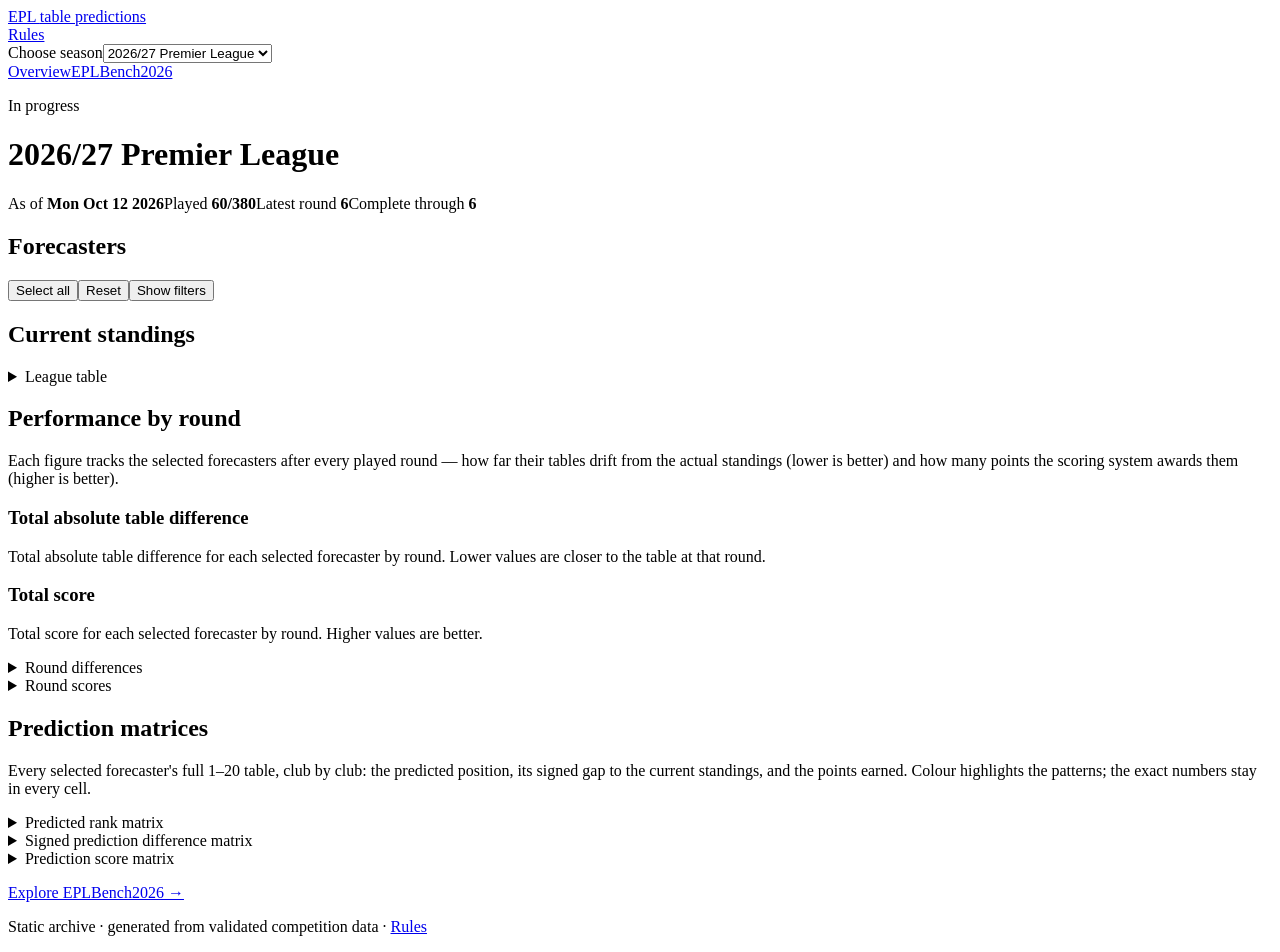
==== commit 5dce0f9e: "[pages] Deploy site built from 3adb410" ====
--- a/seasons/2026-2027/index.html
+++ b/seasons/2026-2027/index.html
@@ -1 +1 @@
-<!DOCTYPE html><html lang="en"><head><meta charset="UTF-8"><meta name="viewport" content="width=device-width"><meta name="description" content="A static archive of Premier League table predictions."><title>2026/27 Premier League</title><link rel="stylesheet" href="/football-predictions-web/_astro/global.COvvmiIE.css"></head><body><header class="site-header"><a class="brand" href="/football-predictions-web/" aria-label="EPL table predictions home">EPL <span>table predictions</span></a><div class="header-actions"><nav class="site-nav" aria-label="Site"><a href="/football-predictions-web/rules/">Rules</a></nav><label class="season-nav"><span class="sr-only">Choose season</span><select data-season-selector><option value="/football-predictions-web/">Choose season</option><option value="/football-predictions-web/seasons/2026-2027/" selected>2026/27 Premier League</option><option value="/football-predictions-web/seasons/2025-2026/">2025/26 Premier League</option><option value="/football-predictions-web/seasons/2024-2025/">2024/25 Premier League</option><option value="/football-predictions-web/seasons/2023-2024/">2023/24 Premier League</option><option value="/football-predictions-web/seasons/2022-2023/">2022/23 Premier League</option><option value="/football-predictions-web/seasons/2020-2021/">2020/21 Premier League</option><option value="/football-predictions-web/seasons/2015-2016/">2015/16 Premier League</option><option value="/football-predictions-web/seasons/2014-2015/">2014/15 Premier League</option><option value="/football-predictions-web/seasons/2013-2014/">2013/14 Premier League</option></select></label></div></header><main><nav class="page-nav" aria-label="Season sections"><a href="/football-predictions-web/seasons/2026-2027/#overview">Overview</a><a href="/football-predictions-web/seasons/2026-2027/ai/">EPLBench2026</a></nav><header id="overview"><p class="eyebrow">In progress</p><h1>2026/27 Premier League</h1><div class="summary"><span>As of <strong>Sun Sep 20 2026</strong></span><span>Played <strong>50/380</strong></span><span>Latest round <strong>5</strong></span><span>Complete through <strong>5</strong></span></div></header><section class="controls" aria-labelledby="forecaster-heading"><div class="actions"><h2 id="forecaster-heading" class="sr-only">Forecasters</h2><button type="button" data-select-all>Select all</button><button type="button" data-reset>Reset</button><button type="button" data-drawer aria-expanded="false" aria-controls="forecaster-filters">Show filters</button></div><div id="forecaster-filters" class="groups" data-forecasters data-default="human" data-valid="nick,joel,tom,m-a,tildsy,mitch,pat,ken,pedro,gemini,last-year,ai-anthropic-claude-opus-4-8,ai-anthropic-claude-opus-5-anthropic-claude-opus-5,ai-google-gemini-3-7-flash,ai-moonshotai-kimi-k3,ai-anthropic-claude-opus-5-old-anthropic-claude-opus-5,ai-openai-gpt-5-5,ai-openai-gpt-5-6-sol,ai-openai-gpt-5-6-terra,ai-qwen-qwen3-8-2-4t-a95b,ai-x-ai-grok-4-5,ai-x-ai-grok-4-6,ai-z-ai-glm-5-3" hidden><fieldset class="group"><legend>Humans</legend><div class="group-actions"><button type="button" data-group-select="human">All</button><button type="button" data-group-clear="human">Clear</button></div><label><input type="checkbox" value="nick" data-forecaster-group="human" checked> Nick</label><label><input type="checkbox" value="joel" data-forecaster-group="human" checked> Joel</label><label><input type="checkbox" value="tom" data-forecaster-group="human" checked> Tom</label><label><input type="checkbox" value="m-a" data-forecaster-group="human" checked> M-A</label><label><input type="checkbox" value="tildsy" data-forecaster-group="human" checked> Tildsy</label><label><input type="checkbox" value="mitch" data-forecaster-group="human" checked> Mitch</label><label><input type="checkbox" value="pat" data-forecaster-group="human" checked> Pat</label><label><input type="checkbox" value="ken" data-forecaster-group="human" checked> Ken</label><label><input type="checkbox" value="pedro" data-forecaster-group="human" checked> Pedro</label></fieldset><fieldset class="group"><legend>Historical reference</legend><div class="group-actions"><button type="button" data-group-select="historical">All</button><button type="button" data-group-clear="historical">Clear</button></div><label><input type="checkbox" value="last-year" data-forecaster-group="historical"> Last Year</label></fieldset><fieldset class="group"><legend>AI forecasts</legend><div class="group-actions"><button type="button" data-group-select="ai">All</button><button type="button" data-group-clear="ai">Clear</button></div><label><input type="checkbox" value="gemini" data-forecaster-group="ai"> Gemini</label><label title="Anthropic: Claude Opus 4.8 · run anthropic--claude-opus-4.8"><input type="checkbox" value="ai-anthropic-claude-opus-4-8" data-forecaster-group="ai"> Opus 4.8<span class="sr-only"> (Anthropic: Claude Opus 4.8)</span></label><label title="Claude Opus 5 · run anthropic--claude-opus-5"><input type="checkbox" value="ai-anthropic-claude-opus-5-anthropic-claude-opus-5" data-forecaster-group="ai"> Opus 5<span class="sr-only"> (Claude Opus 5)</span></label><label title="Google: Gemini 3.7 Flash · run google--gemini-3.7-flash"><input type="checkbox" value="ai-google-gemini-3-7-flash" data-forecaster-group="ai"> Gemini 3.7 Flash<span class="sr-only"> (Google: Gemini 3.7 Flash)</span></label><label title="MoonshotAI: Kimi K3 · run moonshotai--kimi-k3"><input type="checkbox" value="ai-moonshotai-kimi-k3" data-forecaster-group="ai"> Kimi K3<span class="sr-only"> (MoonshotAI: Kimi K3)</span></label><label title="Claude Opus 5 (earlier run) · run old--anthropic--claude-opus-5"><input type="checkbox" value="ai-anthropic-claude-opus-5-old-anthropic-claude-opus-5" data-forecaster-group="ai"> Opus 5†<span class="sr-only"> (Claude Opus 5 (earlier run))</span></label><label title="OpenAI: GPT-5.5 · run openai--gpt-5.5"><input type="checkbox" value="ai-openai-gpt-5-5" data-forecaster-group="ai"> GPT-5.5<span class="sr-only"> (OpenAI: GPT-5.5)</span></label><label title="OpenAI: GPT-5.6 Sol · run openai--gpt-5.6-sol"><input type="checkbox" value="ai-openai-gpt-5-6-sol" data-forecaster-group="ai"> GPT-5.6 Sol<span class="sr-only"> (OpenAI: GPT-5.6 Sol)</span></label><label title="OpenAI: GPT-5.6 Terra · run openai--gpt-5.6-terra"><input type="checkbox" value="ai-openai-gpt-5-6-terra" data-forecaster-group="ai"> GPT-5.6 Terra<span class="sr-only"> (OpenAI: GPT-5.6 Terra)</span></label><label title="Qwen: Qwen3.8 2.4T A95B · run qwen--qwen3.8-2.4t-a95b"><input type="checkbox" value="ai-qwen-qwen3-8-2-4t-a95b" data-forecaster-group="ai"> Qwen3.8 2.4T<span class="sr-only"> (Qwen: Qwen3.8 2.4T A95B)</span></label><label title="SpaceXAI: Grok 4.5 · run x-ai--grok-4.5"><input type="checkbox" value="ai-x-ai-grok-4-5" data-forecaster-group="ai"> Grok 4.5<span class="sr-only"> (SpaceXAI: Grok 4.5)</span></label><label title="SpaceXAI: Grok 4.6 · run x-ai--grok-4.6"><input type="checkbox" value="ai-x-ai-grok-4-6" data-forecaster-group="ai"> Grok 4.6<span class="sr-only"> (SpaceXAI: Grok 4.6)</span></label><label title="Z.ai: GLM 5.3 · run z-ai--glm-5.3"><input type="checkbox" value="ai-z-ai-glm-5-3" data-forecaster-group="ai"> GLM 5.3<span class="sr-only"> (Z.ai: GLM 5.3)</span></label></fieldset></div><p class="live" aria-live="polite" data-announcement></p></section><section aria-labelledby="standings-title"><h2 id="standings-title">Current standings</h2><details class="table-disclosure"><summary>League table</summary><div class="table-wrap standings-table-wrap" role="region" aria-label="Current league standings" tabindex="0"><table class="standings-table"><caption>Current league standings as of Sun Sep 20 2026</caption><thead><tr><th scope="col">Rank</th><th scope="col">Team</th><th scope="col">Played</th><th scope="col">W</th><th scope="col">D</th><th scope="col">L</th><th scope="col">GF</th><th scope="col">GA</th><th scope="col">GD</th><th scope="col">Points</th></tr></thead><tbody><tr><td>1</td><th scope="row">Manchester City</th><td>5</td><td>5</td><td>0</td><td>0</td><td>13</td><td>5</td><td>8</td><td><strong>15</strong></td></tr><tr><td>2</td><th scope="row">Arsenal</th><td>5</td><td>4</td><td>0</td><td>1</td><td>8</td><td>4</td><td>4</td><td><strong>12</strong></td></tr><tr><td>3</td><th scope="row">Brighton &amp; Hove Albion</th><td>5</td><td>3</td><td>1</td><td>1</td><td>16</td><td>5</td><td>11</td><td><strong>10</strong></td></tr><tr><td>4</td><th scope="row">Brentford</th><td>5</td><td>2</td><td>3</td><td>0</td><td>10</td><td>4</td><td>6</td><td><strong>9</strong></td></tr><tr><td>5</td><th scope="row">Leeds United</th><td>5</td><td>2</td><td>3</td><td>0</td><td>7</td><td>3</td><td>4</td><td><strong>9</strong></td></tr><tr><td>6</td><th scope="row">Liverpool</th><td>5</td><td>2</td><td>3</td><td>0</td><td>7</td><td>4</td><td>3</td><td><strong>9</strong></td></tr><tr><td>7</td><th scope="row">Everton</th><td>5</td><td>2</td><td>3</td><td>0</td><td>6</td><td>3</td><td>3</td><td><strong>9</strong></td></tr><tr><td>8</td><th scope="row">Hull City</th><td>5</td><td>2</td><td>2</td><td>1</td><td>6</td><td>4</td><td>2</td><td><strong>8</strong></td></tr><tr><td>9</td><th scope="row">Newcastle United</th><td>5</td><td>2</td><td>2</td><td>1</td><td>9</td><td>9</td><td>0</td><td><strong>8</strong></td></tr><tr><td>10</td><th scope="row">Chelsea</th><td>5</td><td>2</td><td>1</td><td>2</td><td>10</td><td>12</td><td>-2</td><td><strong>7</strong></td></tr><tr><td>11</td><th scope="row">Ipswich Town</th><td>5</td><td>2</td><td>0</td><td>3</td><td>7</td><td>11</td><td>-4</td><td><strong>6</strong></td></tr><tr><td>12</td><th scope="row">Manchester United</th><td>5</td><td>1</td><td>2</td><td>2</td><td>8</td><td>8</td><td>0</td><td><strong>5</strong></td></tr><tr><td>13</td><th scope="row">Nottingham Forest</th><td>5</td><td>1</td><td>2</td><td>2</td><td>4</td><td>5</td><td>-1</td><td><strong>5</strong></td></tr><tr><td>14</td><th scope="row">Sunderland</th><td>5</td><td>1</td><td>1</td><td>3</td><td>6</td><td>10</td><td>-4</td><td><strong>4</strong></td></tr><tr><td>15</td><th scope="row">Crystal Palace</th><td>5</td><td>1</td><td>1</td><td>3</td><td>6</td><td>11</td><td>-5</td><td><strong>4</strong></td></tr><tr><td>16</td><th scope="row">Aston Villa</th><td>5</td><td>1</td><td>1</td><td>3</td><td>4</td><td>9</td><td>-5</td><td><strong>4</strong></td></tr><tr><td>17</td><th scope="row">AFC Bournemouth</th><td>5</td><td>0</td><td>3</td><td>2</td><td>6</td><td>8</td><td>-2</td><td><strong>3</strong></td></tr><tr><td>18</td><th scope="row">Coventry City</th><td>5</td><td>1</td><td>0</td><td>4</td><td>1</td><td>10</td><td>-9</td><td><strong>3</strong></td></tr><tr><td>19</td><th scope="row">Fulham</th><td>5</td><td>0</td><td>2</td><td>3</td><td>5</td><td>8</td><td>-3</td><td><strong>2</strong></td></tr><tr><td>20</td><th scope="row">Tottenham Hotspur</th><td>5</td><td>0</td><td>2</td><td>3</td><td>2</td><td>8</td><td>-6</td><td><strong>2</strong></td></tr></tbody></table></div></details></section><section aria-labelledby="charts-title"><h2 id="charts-title">Performance by round</h2><p>Each figure tracks the selected forecasters after every played round — how far their tables drift from the actual standings (lower is better) and how many points the scoring system awards them (higher is better).</p><div class="split"><div><h3>Total absolute table difference</h3><p class="sr-only" id="difference-description">Total absolute table difference for each selected forecaster by round. Lower values are closer to the table at that round.</p><div class="card chart" role="group" aria-label="Total absolute table difference by round" aria-describedby="difference-description" data-chart="difference" data-rounds="[{&quot;round&quot;:1,&quot;complete&quot;:true,&quot;absoluteDifference&quot;:{&quot;nick&quot;:130,&quot;joel&quot;:136,&quot;tom&quot;:126,&quot;m-a&quot;:136,&quot;tildsy&quot;:130,&quot;mitch&quot;:126,&quot;pat&quot;:116,&quot;ken&quot;:130,&quot;pedro&quot;:130,&quot;gemini&quot;:128,&quot;last-year&quot;:120,&quot;ai-anthropic-claude-opus-4-8&quot;:134,&quot;ai-anthropic-claude-opus-5-anthropic-claude-opus-5&quot;:114,&quot;ai-google-gemini-3-7-flash&quot;:130,&quot;ai-moonshotai-kimi-k3&quot;:122,&quot;ai-anthropic-claude-opus-5-old-anthropic-claude-opus-5&quot;:128,&quot;ai-openai-gpt-5-5&quot;:130,&quot;ai-openai-gpt-5-6-sol&quot;:128,&quot;ai-openai-gpt-5-6-terra&quot;:134,&quot;ai-qwen-qwen3-8-2-4t-a95b&quot;:132,&quot;ai-x-ai-grok-4-5&quot;:134,&quot;ai-x-ai-grok-4-6&quot;:134,&quot;ai-z-ai-glm-5-3&quot;:114},&quot;totalScores&quot;:{&quot;nick&quot;:811,&quot;joel&quot;:785,&quot;tom&quot;:872,&quot;m-a&quot;:799,&quot;tildsy&quot;:836,&quot;mitch&quot;:918,&quot;pat&quot;:983,&quot;ken&quot;:828,&quot;pedro&quot;:788,&quot;gemini&quot;:854,&quot;last-year&quot;:928,&quot;ai-anthropic-claude-opus-4-8&quot;:814,&quot;ai-anthropic-claude-opus-5-anthropic-claude-opus-5&quot;:965,&quot;ai-google-gemini-3-7-flash&quot;:860,&quot;ai-moonshotai-kimi-k3&quot;:902,&quot;ai-anthropic-claude-opus-5-old-anthropic-claude-opus-5&quot;:837,&quot;ai-openai-gpt-5-5&quot;:855,&quot;ai-openai-gpt-5-6-sol&quot;:839,&quot;ai-openai-gpt-5-6-terra&quot;:798,&quot;ai-qwen-qwen3-8-2-4t-a95b&quot;:828,&quot;ai-x-ai-grok-4-5&quot;:813,&quot;ai-x-ai-grok-4-6&quot;:810,&quot;ai-z-ai-glm-5-3&quot;:987}},{&quot;round&quot;:2,&quot;complete&quot;:true,&quot;absoluteDifference&quot;:{&quot;nick&quot;:114,&quot;joel&quot;:112,&quot;tom&quot;:100,&quot;m-a&quot;:106,&quot;tildsy&quot;:114,&quot;mitch&quot;:106,&quot;pat&quot;:110,&quot;ken&quot;:112,&quot;pedro&quot;:110,&quot;gemini&quot;:110,&quot;last-year&quot;:110,&quot;ai-anthropic-claude-opus-4-8&quot;:112,&quot;ai-anthropic-claude-opus-5-anthropic-claude-opus-5&quot;:102,&quot;ai-google-gemini-3-7-flash&quot;:110,&quot;ai-moonshotai-kimi-k3&quot;:104,&quot;ai-anthropic-claude-opus-5-old-anthropic-claude-opus-5&quot;:112,&quot;ai-openai-gpt-5-5&quot;:110,&quot;ai-openai-gpt-5-6-sol&quot;:108,&quot;ai-openai-gpt-5-6-terra&quot;:112,&quot;ai-qwen-qwen3-8-2-4t-a95b&quot;:102,&quot;ai-x-ai-grok-4-5&quot;:104,&quot;ai-x-ai-grok-4-6&quot;:116,&quot;ai-z-ai-glm-5-3&quot;:102},&quot;totalScores&quot;:{&quot;nick&quot;:945,&quot;joel&quot;:905,&quot;tom&quot;:1076,&quot;m-a&quot;:1008,&quot;tildsy&quot;:944,&quot;mitch&quot;:1030,&quot;pat&quot;:953,&quot;ken&quot;:918,&quot;pedro&quot;:985,&quot;gemini&quot;:972,&quot;last-year&quot;:934,&quot;ai-anthropic-claude-opus-4-8&quot;:960,&quot;ai-anthropic-claude-opus-5-anthropic-claude-opus-5&quot;:1032,&quot;ai-google-gemini-3-7-flash&quot;:1013,&quot;ai-moonshotai-kimi-k3&quot;:1013,&quot;ai-anthropic-claude-opus-5-old-anthropic-claude-opus-5&quot;:971,&quot;ai-openai-gpt-5-5&quot;:1016,&quot;ai-openai-gpt-5-6-sol&quot;:1010,&quot;ai-openai-gpt-5-6-terra&quot;:1007,&quot;ai-qwen-qwen3-8-2-4t-a95b&quot;:1072,&quot;ai-x-ai-grok-4-5&quot;:1030,&quot;ai-x-ai-grok-4-6&quot;:965,&quot;ai-z-ai-glm-5-3&quot;:991}},{&quot;round&quot;:3,&quot;complete&quot;:true,&quot;absoluteDifference&quot;:{&quot;nick&quot;:110,&quot;joel&quot;:92,&quot;tom&quot;:90,&quot;m-a&quot;:92,&quot;tildsy&quot;:98,&quot;mitch&quot;:102,&quot;pat&quot;:100,&quot;ken&quot;:94,&quot;pedro&quot;:108,&quot;gemini&quot;:98,&quot;last-year&quot;:100,&quot;ai-anthropic-claude-opus-4-8&quot;:98,&quot;ai-anthropic-claude-opus-5-anthropic-claude-opus-5&quot;:94,&quot;ai-google-gemini-3-7-flash&quot;:96,&quot;ai-moonshotai-kimi-k3&quot;:88,&quot;ai-anthropic-claude-opus-5-old-anthropic-claude-opus-5&quot;:98,&quot;ai-openai-gpt-5-5&quot;:96,&quot;ai-openai-gpt-5-6-sol&quot;:98,&quot;ai-openai-gpt-5-6-terra&quot;:100,&quot;ai-qwen-qwen3-8-2-4t-a95b&quot;:86,&quot;ai-x-ai-grok-4-5&quot;:92,&quot;ai-x-ai-grok-4-6&quot;:102,&quot;ai-z-ai-glm-5-3&quot;:92},&quot;totalScores&quot;:{&quot;nick&quot;:932,&quot;joel&quot;:1073,&quot;tom&quot;:1148,&quot;m-a&quot;:1095,&quot;tildsy&quot;:1041,&quot;mitch&quot;:982,&quot;pat&quot;:990,&quot;ken&quot;:1099,&quot;pedro&quot;:944,&quot;gemini&quot;:1047,&quot;last-year&quot;:1016,&quot;ai-anthropic-claude-opus-4-8&quot;:1040,&quot;ai-anthropic-claude-opus-5-anthropic-claude-opus-5&quot;:1055,&quot;ai-google-gemini-3-7-flash&quot;:1048,&quot;ai-moonshotai-kimi-k3&quot;:1121,&quot;ai-anthropic-claude-opus-5-old-anthropic-claude-opus-5&quot;:1026,&quot;ai-openai-gpt-5-5&quot;:1052,&quot;ai-openai-gpt-5-6-sol&quot;:1006,&quot;ai-openai-gpt-5-6-terra&quot;:997,&quot;ai-qwen-qwen3-8-2-4t-a95b&quot;:1155,&quot;ai-x-ai-grok-4-5&quot;:1099,&quot;ai-x-ai-grok-4-6&quot;:990,&quot;ai-z-ai-glm-5-3&quot;:1057}},{&quot;round&quot;:4,&quot;complete&quot;:true,&quot;absoluteDifference&quot;:{&quot;nick&quot;:124,&quot;joel&quot;:118,&quot;tom&quot;:112,&quot;m-a&quot;:106,&quot;tildsy&quot;:108,&quot;mitch&quot;:110,&quot;pat&quot;:104,&quot;ken&quot;:116,&quot;pedro&quot;:114,&quot;gemini&quot;:110,&quot;last-year&quot;:108,&quot;ai-anthropic-claude-opus-4-8&quot;:110,&quot;ai-anthropic-claude-opus-5-anthropic-claude-opus-5&quot;:100,&quot;ai-google-gemini-3-7-flash&quot;:118,&quot;ai-moonshotai-kimi-k3&quot;:104,&quot;ai-anthropic-claude-opus-5-old-anthropic-claude-opus-5&quot;:100,&quot;ai-openai-gpt-5-5&quot;:118,&quot;ai-openai-gpt-5-6-sol&quot;:100,&quot;ai-openai-gpt-5-6-terra&quot;:104,&quot;ai-qwen-qwen3-8-2-4t-a95b&quot;:112,&quot;ai-x-ai-grok-4-5&quot;:116,&quot;ai-x-ai-grok-4-6&quot;:106,&quot;ai-z-ai-glm-5-3&quot;:102},&quot;totalScores&quot;:{&quot;nick&quot;:849,&quot;joel&quot;:884,&quot;tom&quot;:949,&quot;m-a&quot;:1022,&quot;tildsy&quot;:1047,&quot;mitch&quot;:991,&quot;pat&quot;:1041,&quot;ken&quot;:945,&quot;pedro&quot;:934,&quot;gemini&quot;:999,&quot;last-year&quot;:1030,&quot;ai-anthropic-claude-opus-4-8&quot;:984,&quot;ai-anthropic-claude-opus-5-anthropic-claude-opus-5&quot;:1036,&quot;ai-google-gemini-3-7-flash&quot;:898,&quot;ai-moonshotai-kimi-k3&quot;:1025,&quot;ai-anthropic-claude-opus-5-old-anthropic-claude-opus-5&quot;:1041,&quot;ai-openai-gpt-5-5&quot;:897,&quot;ai-openai-gpt-5-6-sol&quot;:1051,&quot;ai-openai-gpt-5-6-terra&quot;:1019,&quot;ai-qwen-qwen3-8-2-4t-a95b&quot;:964,&quot;ai-x-ai-grok-4-5&quot;:910,&quot;ai-x-ai-grok-4-6&quot;:986,&quot;ai-z-ai-glm-5-3&quot;:1059}},{&quot;round&quot;:5,&quot;complete&quot;:true,&quot;absoluteDifference&quot;:{&quot;nick&quot;:130,&quot;joel&quot;:118,&quot;tom&quot;:114,&quot;m-a&quot;:110,&quot;tildsy&quot;:110,&quot;mitch&quot;:116,&quot;pat&quot;:110,&quot;ken&quot;:116,&quot;pedro&quot;:120,&quot;gemini&quot;:116,&quot;last-year&quot;:104,&quot;ai-anthropic-claude-opus-4-8&quot;:112,&quot;ai-anthropic-claude-opus-5-anthropic-claude-opus-5&quot;:106,&quot;ai-google-gemini-3-7-flash&quot;:118,&quot;ai-moonshotai-kimi-k3&quot;:106,&quot;ai-anthropic-claude-opus-5-old-anthropic-claude-opus-5&quot;:108,&quot;ai-openai-gpt-5-5&quot;:118,&quot;ai-openai-gpt-5-6-sol&quot;:108,&quot;ai-openai-gpt-5-6-terra&quot;:112,&quot;ai-qwen-qwen3-8-2-4t-a95b&quot;:112,&quot;ai-x-ai-grok-4-5&quot;:114,&quot;ai-x-ai-grok-4-6&quot;:114,&quot;ai-z-ai-glm-5-3&quot;:102},&quot;totalScores&quot;:{&quot;nick&quot;:760,&quot;joel&quot;:899,&quot;tom&quot;:897,&quot;m-a&quot;:940,&quot;tildsy&quot;:926,&quot;mitch&quot;:874,&quot;pat&quot;:931,&quot;ken&quot;:896,&quot;pedro&quot;:848,&quot;gemini&quot;:915,&quot;last-year&quot;:1011,&quot;ai-anthropic-claude-opus-4-8&quot;:943,&quot;ai-anthropic-claude-opus-5-anthropic-claude-opus-5&quot;:942,&quot;ai-google-gemini-3-7-flash&quot;:855,&quot;ai-moonshotai-kimi-k3&quot;:953,&quot;ai-anthropic-claude-opus-5-old-anthropic-claude-opus-5&quot;:928,&quot;ai-openai-gpt-5-5&quot;:855,&quot;ai-openai-gpt-5-6-sol&quot;:925,&quot;ai-openai-gpt-5-6-terra&quot;:890,&quot;ai-qwen-qwen3-8-2-4t-a95b&quot;:901,&quot;ai-x-ai-grok-4-5&quot;:919,&quot;ai-x-ai-grok-4-6&quot;:881,&quot;ai-z-ai-glm-5-3&quot;:1001}}]" data-forecasters="[{&quot;id&quot;:&quot;nick&quot;,&quot;label&quot;:&quot;Nick&quot;,&quot;kind&quot;:&quot;human&quot;,&quot;order&quot;:1,&quot;source&quot;:&quot;predictions&quot;},{&quot;id&quot;:&quot;joel&quot;,&quot;label&quot;:&quot;Joel&quot;,&quot;kind&quot;:&quot;human&quot;,&quot;order&quot;:3,&quot;source&quot;:&quot;predictions&quot;},{&quot;id&quot;:&quot;tom&quot;,&quot;label&quot;:&quot;Tom&quot;,&quot;kind&quot;:&quot;human&quot;,&quot;order&quot;:10,&quot;source&quot;:&quot;predictions&quot;},{&quot;id&quot;:&quot;m-a&quot;,&quot;label&quot;:&quot;M-A&quot;,&quot;kind&quot;:&quot;human&quot;,&quot;order&quot;:9,&quot;source&quot;:&quot;predictions&quot;},{&quot;id&quot;:&quot;tildsy&quot;,&quot;label&quot;:&quot;Tildsy&quot;,&quot;kind&quot;:&quot;human&quot;,&quot;order&quot;:15,&quot;source&quot;:&quot;predictions&quot;},{&quot;id&quot;:&quot;mitch&quot;,&quot;label&quot;:&quot;Mitch&quot;,&quot;kind&quot;:&quot;human&quot;,&quot;order&quot;:11,&quot;source&quot;:&quot;predictions&quot;},{&quot;id&quot;:&quot;pat&quot;,&quot;label&quot;:&quot;Pat&quot;,&quot;kind&quot;:&quot;human&quot;,&quot;order&quot;:12,&quot;source&quot;:&quot;predictions&quot;},{&quot;id&quot;:&quot;ken&quot;,&quot;label&quot;:&quot;Ken&quot;,&quot;kind&quot;:&quot;human&quot;,&quot;order&quot;:13,&quot;source&quot;:&quot;predictions&quot;},{&quot;id&quot;:&quot;pedro&quot;,&quot;label&quot;:&quot;Pedro&quot;,&quot;kind&quot;:&quot;human&quot;,&quot;order&quot;:14,&quot;source&quot;:&quot;predictions&quot;},{&quot;id&quot;:&quot;gemini&quot;,&quot;label&quot;:&quot;Gemini&quot;,&quot;kind&quot;:&quot;ai&quot;,&quot;order&quot;:25,&quot;source&quot;:&quot;predictions&quot;},{&quot;id&quot;:&quot;last-year&quot;,&quot;label&quot;:&quot;Last Year&quot;,&quot;kind&quot;:&quot;historical&quot;,&quot;order&quot;:23,&quot;source&quot;:&quot;predictions&quot;},{&quot;id&quot;:&quot;ai-anthropic-claude-opus-4-8&quot;,&quot;label&quot;:&quot;Opus 4.8&quot;,&quot;kind&quot;:&quot;ai&quot;,&quot;order&quot;:26,&quot;source&quot;:&quot;ai&quot;,&quot;runId&quot;:&quot;anthropic--claude-opus-4.8&quot;,&quot;shortName&quot;:&quot;Opus 4.8&quot;,&quot;fullLabel&quot;:&quot;Anthropic: Claude Opus 4.8&quot;},{&quot;id&quot;:&quot;ai-anthropic-claude-opus-5-anthropic-claude-opus-5&quot;,&quot;label&quot;:&quot;Opus 5&quot;,&quot;kind&quot;:&quot;ai&quot;,&quot;order&quot;:27,&quot;source&quot;:&quot;ai&quot;,&quot;runId&quot;:&quot;anthropic--claude-opus-5&quot;,&quot;shortName&quot;:&quot;Opus 5&quot;,&quot;fullLabel&quot;:&quot;Claude Opus 5&quot;},{&quot;id&quot;:&quot;ai-google-gemini-3-7-flash&quot;,&quot;label&quot;:&quot;Gemini 3.7 Flash&quot;,&quot;kind&quot;:&quot;ai&quot;,&quot;order&quot;:29,&quot;source&quot;:&quot;ai&quot;,&quot;runId&quot;:&quot;google--gemini-3.7-flash&quot;,&quot;shortName&quot;:&quot;Gemini 3.7 Flash&quot;,&quot;fullLabel&quot;:&quot;Google: Gemini 3.7 Flash&quot;},{&quot;id&quot;:&quot;ai-moonshotai-kimi-k3&quot;,&quot;label&quot;:&quot;Kimi K3&quot;,&quot;kind&quot;:&quot;ai&quot;,&quot;order&quot;:30,&quot;source&quot;:&quot;ai&quot;,&quot;runId&quot;:&quot;moonshotai--kimi-k3&quot;,&quot;shortName&quot;:&quot;Kimi K3&quot;,&quot;fullLabel&quot;:&quot;MoonshotAI: Kimi K3&quot;},{&quot;id&quot;:&quot;ai-anthropic-claude-opus-5-old-anthropic-claude-opus-5&quot;,&quot;label&quot;:&quot;Opus 5†&quot;,&quot;kind&quot;:&quot;ai&quot;,&quot;order&quot;:28,&quot;source&quot;:&quot;ai&quot;,&quot;runId&quot;:&quot;old--anthropic--claude-opus-5&quot;,&quot;shortName&quot;:&quot;Opus 5†&quot;,&quot;fullLabel&quot;:&quot;Claude Opus 5 (earlier run)&quot;},{&quot;id&quot;:&quot;ai-openai-gpt-5-5&quot;,&quot;label&quot;:&quot;GPT-5.5&quot;,&quot;kind&quot;:&quot;ai&quot;,&quot;order&quot;:31,&quot;source&quot;:&quot;ai&quot;,&quot;runId&quot;:&quot;openai--gpt-5.5&quot;,&quot;shortName&quot;:&quot;GPT-5.5&quot;,&quot;fullLabel&quot;:&quot;OpenAI: GPT-5.5&quot;},{&quot;id&quot;:&quot;ai-openai-gpt-5-6-sol&quot;,&quot;label&quot;:&quot;GPT-5.6 Sol&quot;,&quot;kind&quot;:&quot;ai&quot;,&quot;order&quot;:32,&quot;source&quot;:&quot;ai&quot;,&quot;runId&quot;:&quot;openai--gpt-5.6-sol&quot;,&quot;shortName&quot;:&quot;GPT-5.6 Sol&quot;,&quot;fullLabel&quot;:&quot;OpenAI: GPT-5.6 Sol&quot;},{&quot;id&quot;:&quot;ai-openai-gpt-5-6-terra&quot;,&quot;label&quot;:&quot;GPT-5.6 Terra&quot;,&quot;kind&quot;:&quot;ai&quot;,&quot;order&quot;:33,&quot;source&quot;:&quot;ai&quot;,&quot;runId&quot;:&quot;openai--gpt-5.6-terra&quot;,&quot;shortName&quot;:&quot;GPT-5.6 Terra&quot;,&quot;fullLabel&quot;:&quot;OpenAI: GPT-5.6 Terra&quot;},{&quot;id&quot;:&quot;ai-qwen-qwen3-8-2-4t-a95b&quot;,&quot;label&quot;:&quot;Qwen3.8 2.4T&quot;,&quot;kind&quot;:&quot;ai&quot;,&quot;order&quot;:34,&quot;source&quot;:&quot;ai&quot;,&quot;runId&quot;:&quot;qwen--qwen3.8-2.4t-a95b&quot;,&quot;shortName&quot;:&quot;Qwen3.8 2.4T&quot;,&quot;fullLabel&quot;:&quot;Qwen: Qwen3.8 2.4T A95B&quot;},{&quot;id&quot;:&quot;ai-x-ai-grok-4-5&quot;,&quot;label&quot;:&quot;Grok 4.5&quot;,&quot;kind&quot;:&quot;ai&quot;,&quot;order&quot;:35,&quot;source&quot;:&quot;ai&quot;,&quot;runId&quot;:&quot;x-ai--grok-4.5&quot;,&quot;shortName&quot;:&quot;Grok 4.5&quot;,&quot;fullLabel&quot;:&quot;SpaceXAI: Grok 4.5&quot;},{&quot;id&quot;:&quot;ai-x-ai-grok-4-6&quot;,&quot;label&quot;:&quot;Grok 4.6&quot;,&quot;kind&quot;:&quot;ai&quot;,&quot;order&quot;:36,&quot;source&quot;:&quot;ai&quot;,&quot;runId&quot;:&quot;x-ai--grok-4.6&quot;,&quot;shortName&quot;:&quot;Grok 4.6&quot;,&quot;fullLabel&quot;:&quot;SpaceXAI: Grok 4.6&quot;},{&quot;id&quot;:&quot;ai-z-ai-glm-5-3&quot;,&quot;label&quot;:&quot;GLM 5.3&quot;,&quot;kind&quot;:&quot;ai&quot;,&quot;order&quot;:37,&quot;source&quot;:&quot;ai&quot;,&quot;runId&quot;:&quot;z-ai--glm-5.3&quot;,&quot;shortName&quot;:&quot;GLM 5.3&quot;,&quot;fullLabel&quot;:&quot;Z.ai: GLM 5.3&quot;}]"></div></div><div><h3>Total score</h3><p class="sr-only" id="score-description">Total score for each selected forecaster by round. Higher values are better.</p><div class="card chart" role="group" aria-label="Total score by round" aria-describedby="score-description" data-chart="score" data-rounds="[{&quot;round&quot;:1,&quot;complete&quot;:true,&quot;absoluteDifference&quot;:{&quot;nick&quot;:130,&quot;joel&quot;:136,&quot;tom&quot;:126,&quot;m-a&quot;:136,&quot;tildsy&quot;:130,&quot;mitch&quot;:126,&quot;pat&quot;:116,&quot;ken&quot;:130,&quot;pedro&quot;:130,&quot;gemini&quot;:128,&quot;last-year&quot;:120,&quot;ai-anthropic-claude-opus-4-8&quot;:134,&quot;ai-anthropic-claude-opus-5-anthropic-claude-opus-5&quot;:114,&quot;ai-google-gemini-3-7-flash&quot;:130,&quot;ai-moonshotai-kimi-k3&quot;:122,&quot;ai-anthropic-claude-opus-5-old-anthropic-claude-opus-5&quot;:128,&quot;ai-openai-gpt-5-5&quot;:130,&quot;ai-openai-gpt-5-6-sol&quot;:128,&quot;ai-openai-gpt-5-6-terra&quot;:134,&quot;ai-qwen-qwen3-8-2-4t-a95b&quot;:132,&quot;ai-x-ai-grok-4-5&quot;:134,&quot;ai-x-ai-grok-4-6&quot;:134,&quot;ai-z-ai-glm-5-3&quot;:114},&quot;totalScores&quot;:{&quot;nick&quot;:811,&quot;joel&quot;:785,&quot;tom&quot;:872,&quot;m-a&quot;:799,&quot;tildsy&quot;:836,&quot;mitch&quot;:918,&quot;pat&quot;:983,&quot;ken&quot;:828,&quot;pedro&quot;:788,&quot;gemini&quot;:854,&quot;last-year&quot;:928,&quot;ai-anthropic-claude-opus-4-8&quot;:814,&quot;ai-anthropic-claude-opus-5-anthropic-claude-opus-5&quot;:965,&quot;ai-google-gemini-3-7-flash&quot;:860,&quot;ai-moonshotai-kimi-k3&quot;:902,&quot;ai-anthropic-claude-opus-5-old-anthropic-claude-opus-5&quot;:837,&quot;ai-openai-gpt-5-5&quot;:855,&quot;ai-openai-gpt-5-6-sol&quot;:839,&quot;ai-openai-gpt-5-6-terra&quot;:798,&quot;ai-qwen-qwen3-8-2-4t-a95b&quot;:828,&quot;ai-x-ai-grok-4-5&quot;:813,&quot;ai-x-ai-grok-4-6&quot;:810,&quot;ai-z-ai-glm-5-3&quot;:987}},{&quot;round&quot;:2,&quot;complete&quot;:true,&quot;absoluteDifference&quot;:{&quot;nick&quot;:114,&quot;joel&quot;:112,&quot;tom&quot;:100,&quot;m-a&quot;:106,&quot;tildsy&quot;:114,&quot;mitch&quot;:106,&quot;pat&quot;:110,&quot;ken&quot;:112,&quot;pedro&quot;:110,&quot;gemini&quot;:110,&quot;last-year&quot;:110,&quot;ai-anthropic-claude-opus-4-8&quot;:112,&quot;ai-anthropic-claude-opus-5-anthropic-claude-opus-5&quot;:102,&quot;ai-google-gemini-3-7-flash&quot;:110,&quot;ai-moonshotai-kimi-k3&quot;:104,&quot;ai-anthropic-claude-opus-5-old-anthropic-claude-opus-5&quot;:112,&quot;ai-openai-gpt-5-5&quot;:110,&quot;ai-openai-gpt-5-6-sol&quot;:108,&quot;ai-openai-gpt-5-6-terra&quot;:112,&quot;ai-qwen-qwen3-8-2-4t-a95b&quot;:102,&quot;ai-x-ai-grok-4-5&quot;:104,&quot;ai-x-ai-grok-4-6&quot;:116,&quot;ai-z-ai-glm-5-3&quot;:102},&quot;totalScores&quot;:{&quot;nick&quot;:945,&quot;joel&quot;:905,&quot;tom&quot;:1076,&quot;m-a&quot;:1008,&quot;tildsy&quot;:944,&quot;mitch&quot;:1030,&quot;pat&quot;:953,&quot;ken&quot;:918,&quot;pedro&quot;:985,&quot;gemini&quot;:972,&quot;last-year&quot;:934,&quot;ai-anthropic-claude-opus-4-8&quot;:960,&quot;ai-anthropic-claude-opus-5-anthropic-claude-opus-5&quot;:1032,&quot;ai-google-gemini-3-7-flash&quot;:1013,&quot;ai-moonshotai-kimi-k3&quot;:1013,&quot;ai-anthropic-claude-opus-5-old-anthropic-claude-opus-5&quot;:971,&quot;ai-openai-gpt-5-5&quot;:1016,&quot;ai-openai-gpt-5-6-sol&quot;:1010,&quot;ai-openai-gpt-5-6-terra&quot;:1007,&quot;ai-qwen-qwen3-8-2-4t-a95b&quot;:1072,&quot;ai-x-ai-grok-4-5&quot;:1030,&quot;ai-x-ai-grok-4-6&quot;:965,&quot;ai-z-ai-glm-5-3&quot;:991}},{&quot;round&quot;:3,&quot;complete&quot;:true,&quot;absoluteDifference&quot;:{&quot;nick&quot;:110,&quot;joel&quot;:92,&quot;tom&quot;:90,&quot;m-a&quot;:92,&quot;tildsy&quot;:98,&quot;mitch&quot;:102,&quot;pat&quot;:100,&quot;ken&quot;:94,&quot;pedro&quot;:108,&quot;gemini&quot;:98,&quot;last-year&quot;:100,&quot;ai-anthropic-claude-opus-4-8&quot;:98,&quot;ai-anthropic-claude-opus-5-anthropic-claude-opus-5&quot;:94,&quot;ai-google-gemini-3-7-flash&quot;:96,&quot;ai-moonshotai-kimi-k3&quot;:88,&quot;ai-anthropic-claude-opus-5-old-anthropic-claude-opus-5&quot;:98,&quot;ai-openai-gpt-5-5&quot;:96,&quot;ai-openai-gpt-5-6-sol&quot;:98,&quot;ai-openai-gpt-5-6-terra&quot;:100,&quot;ai-qwen-qwen3-8-2-4t-a95b&quot;:86,&quot;ai-x-ai-grok-4-5&quot;:92,&quot;ai-x-ai-grok-4-6&quot;:102,&quot;ai-z-ai-glm-5-3&quot;:92},&quot;totalScores&quot;:{&quot;nick&quot;:932,&quot;joel&quot;:1073,&quot;tom&quot;:1148,&quot;m-a&quot;:1095,&quot;tildsy&quot;:1041,&quot;mitch&quot;:982,&quot;pat&quot;:990,&quot;ken&quot;:1099,&quot;pedro&quot;:944,&quot;gemini&quot;:1047,&quot;last-year&quot;:1016,&quot;ai-anthropic-claude-opus-4-8&quot;:1040,&quot;ai-anthropic-claude-opus-5-anthropic-claude-opus-5&quot;:1055,&quot;ai-google-gemini-3-7-flash&quot;:1048,&quot;ai-moonshotai-kimi-k3&quot;:1121,&quot;ai-anthropic-claude-opus-5-old-anthropic-claude-opus-5&quot;:1026,&quot;ai-openai-gpt-5-5&quot;:1052,&quot;ai-openai-gpt-5-6-sol&quot;:1006,&quot;ai-openai-gpt-5-6-terra&quot;:997,&quot;ai-qwen-qwen3-8-2-4t-a95b&quot;:1155,&quot;ai-x-ai-grok-4-5&quot;:1099,&quot;ai-x-ai-grok-4-6&quot;:990,&quot;ai-z-ai-glm-5-3&quot;:1057}},{&quot;round&quot;:4,&quot;complete&quot;:true,&quot;absoluteDifference&quot;:{&quot;nick&quot;:124,&quot;joel&quot;:118,&quot;tom&quot;:112,&quot;m-a&quot;:106,&quot;tildsy&quot;:108,&quot;mitch&quot;:110,&quot;pat&quot;:104,&quot;ken&quot;:116,&quot;pedro&quot;:114,&quot;gemini&quot;:110,&quot;last-year&quot;:108,&quot;ai-anthropic-claude-opus-4-8&quot;:110,&quot;ai-anthropic-claude-opus-5-anthropic-claude-opus-5&quot;:100,&quot;ai-google-gemini-3-7-flash&quot;:118,&quot;ai-moonshotai-kimi-k3&quot;:104,&quot;ai-anthropic-claude-opus-5-old-anthropic-claude-opus-5&quot;:100,&quot;ai-openai-gpt-5-5&quot;:118,&quot;ai-openai-gpt-5-6-sol&quot;:100,&quot;ai-openai-gpt-5-6-terra&quot;:104,&quot;ai-qwen-qwen3-8-2-4t-a95b&quot;:112,&quot;ai-x-ai-grok-4-5&quot;:116,&quot;ai-x-ai-grok-4-6&quot;:106,&quot;ai-z-ai-glm-5-3&quot;:102},&quot;totalScores&quot;:{&quot;nick&quot;:849,&quot;joel&quot;:884,&quot;tom&quot;:949,&quot;m-a&quot;:1022,&quot;tildsy&quot;:1047,&quot;mitch&quot;:991,&quot;pat&quot;:1041,&quot;ken&quot;:945,&quot;pedro&quot;:934,&quot;gemini&quot;:999,&quot;last-year&quot;:1030,&quot;ai-anthropic-claude-opus-4-8&quot;:984,&quot;ai-anthropic-claude-opus-5-anthropic-claude-opus-5&quot;:1036,&quot;ai-google-gemini-3-7-flash&quot;:898,&quot;ai-moonshotai-kimi-k3&quot;:1025,&quot;ai-anthropic-claude-opus-5-old-anthropic-claude-opus-5&quot;:1041,&quot;ai-openai-gpt-5-5&quot;:897,&quot;ai-openai-gpt-5-6-sol&quot;:1051,&quot;ai-openai-gpt-5-6-terra&quot;:1019,&quot;ai-qwen-qwen3-8-2-4t-a95b&quot;:964,&quot;ai-x-ai-grok-4-5&quot;:910,&quot;ai-x-ai-grok-4-6&quot;:986,&quot;ai-z-ai-glm-5-3&quot;:1059}},{&quot;round&quot;:5,&quot;complete&quot;:true,&quot;absoluteDifference&quot;:{&quot;nick&quot;:130,&quot;joel&quot;:118,&quot;tom&quot;:114,&quot;m-a&quot;:110,&quot;tildsy&quot;:110,&quot;mitch&quot;:116,&quot;pat&quot;:110,&quot;ken&quot;:116,&quot;pedro&quot;:120,&quot;gemini&quot;:116,&quot;last-year&quot;:104,&quot;ai-anthropic-claude-opus-4-8&quot;:112,&quot;ai-anthropic-claude-opus-5-anthropic-claude-opus-5&quot;:106,&quot;ai-google-gemini-3-7-flash&quot;:118,&quot;ai-moonshotai-kimi-k3&quot;:106,&quot;ai-anthropic-claude-opus-5-old-anthropic-claude-opus-5&quot;:108,&quot;ai-openai-gpt-5-5&quot;:118,&quot;ai-openai-gpt-5-6-sol&quot;:108,&quot;ai-openai-gpt-5-6-terra&quot;:112,&quot;ai-qwen-qwen3-8-2-4t-a95b&quot;:112,&quot;ai-x-ai-grok-4-5&quot;:114,&quot;ai-x-ai-grok-4-6&quot;:114,&quot;ai-z-ai-glm-5-3&quot;:102},&quot;totalScores&quot;:{&quot;nick&quot;:760,&quot;joel&quot;:899,&quot;tom&quot;:897,&quot;m-a&quot;:940,&quot;tildsy&quot;:926,&quot;mitch&quot;:874,&quot;pat&quot;:931,&quot;ken&quot;:896,&quot;pedro&quot;:848,&quot;gemini&quot;:915,&quot;last-year&quot;:1011,&quot;ai-anthropic-claude-opus-4-8&quot;:943,&quot;ai-anthropic-claude-opus-5-anthropic-claude-opus-5&quot;:942,&quot;ai-google-gemini-3-7-flash&quot;:855,&quot;ai-moonshotai-kimi-k3&quot;:953,&quot;ai-anthropic-claude-opus-5-old-anthropic-claude-opus-5&quot;:928,&quot;ai-openai-gpt-5-5&quot;:855,&quot;ai-openai-gpt-5-6-sol&quot;:925,&quot;ai-openai-gpt-5-6-terra&quot;:890,&quot;ai-qwen-qwen3-8-2-4t-a95b&quot;:901,&quot;ai-x-ai-grok-4-5&quot;:919,&quot;ai-x-ai-grok-4-6&quot;:881,&quot;ai-z-ai-glm-5-3&quot;:1001}}]" data-forecasters="[{&quot;id&quot;:&quot;nick&quot;,&quot;label&quot;:&quot;Nick&quot;,&quot;kind&quot;:&quot;human&quot;,&quot;order&quot;:1,&quot;source&quot;:&quot;predictions&quot;},{&quot;id&quot;:&quot;joel&quot;,&quot;label&quot;:&quot;Joel&quot;,&quot;kind&quot;:&quot;human&quot;,&quot;order&quot;:3,&quot;source&quot;:&quot;predictions&quot;},{&quot;id&quot;:&quot;tom&quot;,&quot;label&quot;:&quot;Tom&quot;,&quot;kind&quot;:&quot;human&quot;,&quot;order&quot;:10,&quot;source&quot;:&quot;predictions&quot;},{&quot;id&quot;:&quot;m-a&quot;,&quot;label&quot;:&quot;M-A&quot;,&quot;kind&quot;:&quot;human&quot;,&quot;order&quot;:9,&quot;source&quot;:&quot;predictions&quot;},{&quot;id&quot;:&quot;tildsy&quot;,&quot;label&quot;:&quot;Tildsy&quot;,&quot;kind&quot;:&quot;human&quot;,&quot;order&quot;:15,&quot;source&quot;:&quot;predictions&quot;},{&quot;id&quot;:&quot;mitch&quot;,&quot;label&quot;:&quot;Mitch&quot;,&quot;kind&quot;:&quot;human&quot;,&quot;order&quot;:11,&quot;source&quot;:&quot;predictions&quot;},{&quot;id&quot;:&quot;pat&quot;,&quot;label&quot;:&quot;Pat&quot;,&quot;kind&quot;:&quot;human&quot;,&quot;order&quot;:12,&quot;source&quot;:&quot;predictions&quot;},{&quot;id&quot;:&quot;ken&quot;,&quot;label&quot;:&quot;Ken&quot;,&quot;kind&quot;:&quot;human&quot;,&quot;order&quot;:13,&quot;source&quot;:&quot;predictions&quot;},{&quot;id&quot;:&quot;pedro&quot;,&quot;label&quot;:&quot;Pedro&quot;,&quot;kind&quot;:&quot;human&quot;,&quot;order&quot;:14,&quot;source&quot;:&quot;predictions&quot;},{&quot;id&quot;:&quot;gemini&quot;,&quot;label&quot;:&quot;Gemini&quot;,&quot;kind&quot;:&quot;ai&quot;,&quot;order&quot;:25,&quot;source&quot;:&quot;predictions&quot;},{&quot;id&quot;:&quot;last-year&quot;,&quot;label&quot;:&quot;Last Year&quot;,&quot;kind&quot;:&quot;historical&quot;,&quot;order&quot;:23,&quot;source&quot;:&quot;predictions&quot;},{&quot;id&quot;:&quot;ai-anthropic-claude-opus-4-8&quot;,&quot;label&quot;:&quot;Opus 4.8&quot;,&quot;kind&quot;:&quot;ai&quot;,&quot;order&quot;:26,&quot;source&quot;:&quot;ai&quot;,&quot;runId&quot;:&quot;anthropic--claude-opus-4.8&quot;,&quot;shortName&quot;:&quot;Opus 4.8&quot;,&quot;fullLabel&quot;:&quot;Anthropic: Claude Opus 4.8&quot;},{&quot;id&quot;:&quot;ai-anthropic-claude-opus-5-anthropic-claude-opus-5&quot;,&quot;label&quot;:&quot;Opus 5&quot;,&quot;kind&quot;:&quot;ai&quot;,&quot;order&quot;:27,&quot;source&quot;:&quot;ai&quot;,&quot;runId&quot;:&quot;anthropic--claude-opus-5&quot;,&quot;shortName&quot;:&quot;Opus 5&quot;,&quot;fullLabel&quot;:&quot;Claude Opus 5&quot;},{&quot;id&quot;:&quot;ai-google-gemini-3-7-flash&quot;,&quot;label&quot;:&quot;Gemini 3.7 Flash&quot;,&quot;kind&quot;:&quot;ai&quot;,&quot;order&quot;:29,&quot;source&quot;:&quot;ai&quot;,&quot;runId&quot;:&quot;google--gemini-3.7-flash&quot;,&quot;shortName&quot;:&quot;Gemini 3.7 Flash&quot;,&quot;fullLabel&quot;:&quot;Google: Gemini 3.7 Flash&quot;},{&quot;id&quot;:&quot;ai-moonshotai-kimi-k3&quot;,&quot;label&quot;:&quot;Kimi K3&quot;,&quot;kind&quot;:&quot;ai&quot;,&quot;order&quot;:30,&quot;source&quot;:&quot;ai&quot;,&quot;runId&quot;:&quot;moonshotai--kimi-k3&quot;,&quot;shortName&quot;:&quot;Kimi K3&quot;,&quot;fullLabel&quot;:&quot;MoonshotAI: Kimi K3&quot;},{&quot;id&quot;:&quot;ai-anthropic-claude-opus-5-old-anthropic-claude-opus-5&quot;,&quot;label&quot;:&quot;Opus 5†&quot;,&quot;kind&quot;:&quot;ai&quot;,&quot;order&quot;:28,&quot;source&quot;:&quot;ai&quot;,&quot;runId&quot;:&quot;old--anthropic--claude-opus-5&quot;,&quot;shortName&quot;:&quot;Opus 5†&quot;,&quot;fullLabel&quot;:&quot;Claude Opus 5 (earlier run)&quot;},{&quot;id&quot;:&quot;ai-openai-gpt-5-5&quot;,&quot;label&quot;:&quot;GPT-5.5&quot;,&quot;kind&quot;:&quot;ai&quot;,&quot;order&quot;:31,&quot;source&quot;:&quot;ai&quot;,&quot;runId&quot;:&quot;openai--gpt-5.5&quot;,&quot;shortName&quot;:&quot;GPT-5.5&quot;,&quot;fullLabel&quot;:&quot;OpenAI: GPT-5.5&quot;},{&quot;id&quot;:&quot;ai-openai-gpt-5-6-sol&quot;,&quot;label&quot;:&quot;GPT-5.6 Sol&quot;,&quot;kind&quot;:&quot;ai&quot;,&quot;order&quot;:32,&quot;source&quot;:&quot;ai&quot;,&quot;runId&quot;:&quot;openai--gpt-5.6-sol&quot;,&quot;shortName&quot;:&quot;GPT-5.6 Sol&quot;,&quot;fullLabel&quot;:&quot;OpenAI: GPT-5.6 Sol&quot;},{&quot;id&quot;:&quot;ai-openai-gpt-5-6-terra&quot;,&quot;label&quot;:&quot;GPT-5.6 Terra&quot;,&quot;kind&quot;:&quot;ai&quot;,&quot;order&quot;:33,&quot;source&quot;:&quot;ai&quot;,&quot;runId&quot;:&quot;openai--gpt-5.6-terra&quot;,&quot;shortName&quot;:&quot;GPT-5.6 Terra&quot;,&quot;fullLabel&quot;:&quot;OpenAI: GPT-5.6 Terra&quot;},{&quot;id&quot;:&quot;ai-qwen-qwen3-8-2-4t-a95b&quot;,&quot;label&quot;:&quot;Qwen3.8 2.4T&quot;,&quot;kind&quot;:&quot;ai&quot;,&quot;order&quot;:34,&quot;source&quot;:&quot;ai&quot;,&quot;runId&quot;:&quot;qwen--qwen3.8-2.4t-a95b&quot;,&quot;shortName&quot;:&quot;Qwen3.8 2.4T&quot;,&quot;fullLabel&quot;:&quot;Qwen: Qwen3.8 2.4T A95B&quot;},{&quot;id&quot;:&quot;ai-x-ai-grok-4-5&quot;,&quot;label&quot;:&quot;Grok 4.5&quot;,&quot;kind&quot;:&quot;ai&quot;,&quot;order&quot;:35,&quot;source&quot;:&quot;ai&quot;,&quot;runId&quot;:&quot;x-ai--grok-4.5&quot;,&quot;shortName&quot;:&quot;Grok 4.5&quot;,&quot;fullLabel&quot;:&quot;SpaceXAI: Grok 4.5&quot;},{&quot;id&quot;:&quot;ai-x-ai-grok-4-6&quot;,&quot;label&quot;:&quot;Grok 4.6&quot;,&quot;kind&quot;:&quot;ai&quot;,&quot;order&quot;:36,&quot;source&quot;:&quot;ai&quot;,&quot;runId&quot;:&quot;x-ai--grok-4.6&quot;,&quot;shortName&quot;:&quot;Grok 4.6&quot;,&quot;fullLabel&quot;:&quot;SpaceXAI: Grok 4.6&quot;},{&quot;id&quot;:&quot;ai-z-ai-glm-5-3&quot;,&quot;label&quot;:&quot;GLM 5.3&quot;,&quot;kind&quot;:&quot;ai&quot;,&quot;order&quot;:37,&quot;source&quot;:&quot;ai&quot;,&quot;runId&quot;:&quot;z-ai--glm-5.3&quot;,&quot;shortName&quot;:&quot;GLM 5.3&quot;,&quot;fullLabel&quot;:&quot;Z.ai: GLM 5.3&quot;}]"></div></div></div><div class="split chart-data"><details class="table-disclosure"><summary>Round differences</summary><div class="table-wrap" role="region" aria-label="Absolute-difference data" tabindex="0"><table><caption>Absolute table difference by round and forecaster</caption><thead><tr><th scope="col">Round</th><th scope="col" data-column="nick">Nick</th><th scope="col" data-column="joel">Joel</th><th scope="col" data-column="tom">Tom</th><th scope="col" data-column="m-a">M-A</th><th scope="col" data-column="tildsy">Tildsy</th><th scope="col" data-column="mitch">Mitch</th><th scope="col" data-column="pat">Pat</th><th scope="col" data-column="ken">Ken</th><th scope="col" data-column="pedro">Pedro</th><th scope="col" data-column="gemini">Gemini</th><th scope="col" data-column="last-year">Last Year</th><th scope="col" data-column="ai-anthropic-claude-opus-4-8" title="Anthropic: Claude Opus 4.8 · run anthropic--claude-opus-4.8">Opus 4.8<span class="sr-only"> (Anthropic: Claude Opus 4.8)</span></th><th scope="col" data-column="ai-anthropic-claude-opus-5-anthropic-claude-opus-5" title="Claude Opus 5 · run anthropic--claude-opus-5">Opus 5<span class="sr-only"> (Claude Opus 5)</span></th><th scope="col" data-column="ai-google-gemini-3-7-flash" title="Google: Gemini 3.7 Flash · run google--gemini-3.7-flash">Gemini 3.7 Flash<span class="sr-only"> (Google: Gemini 3.7 Flash)</span></th><th scope="col" data-column="ai-moonshotai-kimi-k3" title="MoonshotAI: Kimi K3 · run moonshotai--kimi-k3">Kimi K3<span class="sr-only"> (MoonshotAI: Kimi K3)</span></th><th scope="col" data-column="ai-anthropic-claude-opus-5-old-anthropic-claude-opus-5" title="Claude Opus 5 (earlier run) · run old--anthropic--claude-opus-5">Opus 5†<span class="sr-only"> (Claude Opus 5 (earlier run))</span></th><th scope="col" data-column="ai-openai-gpt-5-5" title="OpenAI: GPT-5.5 · run openai--gpt-5.5">GPT-5.5<span class="sr-only"> (OpenAI: GPT-5.5)</span></th><th scope="col" data-column="ai-openai-gpt-5-6-sol" title="OpenAI: GPT-5.6 Sol · run openai--gpt-5.6-sol">GPT-5.6 Sol<span class="sr-only"> (OpenAI: GPT-5.6 Sol)</span></th><th scope="col" data-column="ai-openai-gpt-5-6-terra" title="OpenAI: GPT-5.6 Terra · run openai--gpt-5.6-terra">GPT-5.6 Terra<span class="sr-only"> (OpenAI: GPT-5.6 Terra)</span></th><th scope="col" data-column="ai-qwen-qwen3-8-2-4t-a95b" title="Qwen: Qwen3.8 2.4T A95B · run qwen--qwen3.8-2.4t-a95b">Qwen3.8 2.4T<span class="sr-only"> (Qwen: Qwen3.8 2.4T A95B)</span></th><th scope="col" data-column="ai-x-ai-grok-4-5" title="SpaceXAI: Grok 4.5 · run x-ai--grok-4.5">Grok 4.5<span class="sr-only"> (SpaceXAI: Grok 4.5)</span></th><th scope="col" data-column="ai-x-ai-grok-4-6" title="SpaceXAI: Grok 4.6 · run x-ai--grok-4.6">Grok 4.6<span class="sr-only"> (SpaceXAI: Grok 4.6)</span></th><th scope="col" data-column="ai-z-ai-glm-5-3" title="Z.ai: GLM 5.3 · run z-ai--glm-5.3">GLM 5.3<span class="sr-only"> (Z.ai: GLM 5.3)</span></th></tr></thead><tbody><tr><th scope="row">1</th><td data-column="nick">130</td><td data-column="joel">136</td><td data-column="tom">126</td><td data-column="m-a">136</td><td data-column="tildsy">130</td><td data-column="mitch">126</td><td data-column="pat">116</td><td data-column="ken">130</td><td data-column="pedro">130</td><td data-column="gemini">128</td><td data-column="last-year">120</td><td data-column="ai-anthropic-claude-opus-4-8">134</td><td data-column="ai-anthropic-claude-opus-5-anthropic-claude-opus-5">114</td><td data-column="ai-google-gemini-3-7-flash">130</td><td data-column="ai-moonshotai-kimi-k3">122</td><td data-column="ai-anthropic-claude-opus-5-old-anthropic-claude-opus-5">128</td><td data-column="ai-openai-gpt-5-5">130</td><td data-column="ai-openai-gpt-5-6-sol">128</td><td data-column="ai-openai-gpt-5-6-terra">134</td><td data-column="ai-qwen-qwen3-8-2-4t-a95b">132</td><td data-column="ai-x-ai-grok-4-5">134</td><td data-column="ai-x-ai-grok-4-6">134</td><td data-column="ai-z-ai-glm-5-3">114</td></tr><tr><th scope="row">2</th><td data-column="nick">114</td><td data-column="joel">112</td><td data-column="tom">100</td><td data-column="m-a">106</td><td data-column="tildsy">114</td><td data-column="mitch">106</td><td data-column="pat">110</td><td data-column="ken">112</td><td data-column="pedro">110</td><td data-column="gemini">110</td><td data-column="last-year">110</td><td data-column="ai-anthropic-claude-opus-4-8">112</td><td data-column="ai-anthropic-claude-opus-5-anthropic-claude-opus-5">102</td><td data-column="ai-google-gemini-3-7-flash">110</td><td data-column="ai-moonshotai-kimi-k3">104</td><td data-column="ai-anthropic-claude-opus-5-old-anthropic-claude-opus-5">112</td><td data-column="ai-openai-gpt-5-5">110</td><td data-column="ai-openai-gpt-5-6-sol">108</td><td data-column="ai-openai-gpt-5-6-terra">112</td><td data-column="ai-qwen-qwen3-8-2-4t-a95b">102</td><td data-column="ai-x-ai-grok-4-5">104</td><td data-column="ai-x-ai-grok-4-6">116</td><td data-column="ai-z-ai-glm-5-3">102</td></tr><tr><th scope="row">3</th><td data-column="nick">110</td><td data-column="joel">92</td><td data-column="tom">90</td><td data-column="m-a">92</td><td data-column="tildsy">98</td><td data-column="mitch">102</td><td data-column="pat">100</td><td data-column="ken">94</td><td data-column="pedro">108</td><td data-column="gemini">98</td><td data-column="last-year">100</td><td data-column="ai-anthropic-claude-opus-4-8">98</td><td data-column="ai-anthropic-claude-opus-5-anthropic-claude-opus-5">94</td><td data-column="ai-google-gemini-3-7-flash">96</td><td data-column="ai-moonshotai-kimi-k3">88</td><td data-column="ai-anthropic-claude-opus-5-old-anthropic-claude-opus-5">98</td><td data-column="ai-openai-gpt-5-5">96</td><td data-column="ai-openai-gpt-5-6-sol">98</td><td data-column="ai-openai-gpt-5-6-terra">100</td><td data-column="ai-qwen-qwen3-8-2-4t-a95b">86</td><td data-column="ai-x-ai-grok-4-5">92</td><td data-column="ai-x-ai-grok-4-6">102</td><td data-column="ai-z-ai-glm-5-3">92</td></tr><tr><th scope="row">4</th><td data-column="nick">124</td><td data-column="joel">118</td><td data-column="tom">112</td><td data-column="m-a">106</td><td data-column="tildsy">108</td><td data-column="mitch">110</td><td data-column="pat">104</td><td data-column="ken">116</td><td data-column="pedro">114</td><td data-column="gemini">110</td><td data-column="last-year">108</td><td data-column="ai-anthropic-claude-opus-4-8">110</td><td data-column="ai-anthropic-claude-opus-5-anthropic-claude-opus-5">100</td><td data-column="ai-google-gemini-3-7-flash">118</td><td data-column="ai-moonshotai-kimi-k3">104</td><td data-column="ai-anthropic-claude-opus-5-old-anthropic-claude-opus-5">100</td><td data-column="ai-openai-gpt-5-5">118</td><td data-column="ai-openai-gpt-5-6-sol">100</td><td data-column="ai-openai-gpt-5-6-terra">104</td><td data-column="ai-qwen-qwen3-8-2-4t-a95b">112</td><td data-column="ai-x-ai-grok-4-5">116</td><td data-column="ai-x-ai-grok-4-6">106</td><td data-column="ai-z-ai-glm-5-3">102</td></tr><tr><th scope="row">5</th><td data-column="nick">130</td><td data-column="joel">118</td><td data-column="tom">114</td><td data-column="m-a">110</td><td data-column="tildsy">110</td><td data-column="mitch">116</td><td data-column="pat">110</td><td data-column="ken">116</td><td data-column="pedro">120</td><td data-column="gemini">116</td><td data-column="last-year">104</td><td data-column="ai-anthropic-claude-opus-4-8">112</td><td data-column="ai-anthropic-claude-opus-5-anthropic-claude-opus-5">106</td><td data-column="ai-google-gemini-3-7-flash">118</td><td data-column="ai-moonshotai-kimi-k3">106</td><td data-column="ai-anthropic-claude-opus-5-old-anthropic-claude-opus-5">108</td><td data-column="ai-openai-gpt-5-5">118</td><td data-column="ai-openai-gpt-5-6-sol">108</td><td data-column="ai-openai-gpt-5-6-terra">112</td><td data-column="ai-qwen-qwen3-8-2-4t-a95b">112</td><td data-column="ai-x-ai-grok-4-5">114</td><td data-column="ai-x-ai-grok-4-6">114</td><td data-column="ai-z-ai-glm-5-3">102</td></tr></tbody></table></div></details><details class="table-disclosure"><summary>Round scores</summary><div class="table-wrap" role="region" aria-label="Score data" tabindex="0"><table><caption>Total score by round and forecaster</caption><thead><tr><th scope="col">Round</th><th scope="col" data-column="nick">Nick</th><th scope="col" data-column="joel">Joel</th><th scope="col" data-column="tom">Tom</th><th scope="col" data-column="m-a">M-A</th><th scope="col" data-column="tildsy">Tildsy</th><th scope="col" data-column="mitch">Mitch</th><th scope="col" data-column="pat">Pat</th><th scope="col" data-column="ken">Ken</th><th scope="col" data-column="pedro">Pedro</th><th scope="col" data-column="gemini">Gemini</th><th scope="col" data-column="last-year">Last Year</th><th scope="col" data-column="ai-anthropic-claude-opus-4-8" title="Anthropic: Claude Opus 4.8 · run anthropic--claude-opus-4.8">Opus 4.8<span class="sr-only"> (Anthropic: Claude Opus 4.8)</span></th><th scope="col" data-column="ai-anthropic-claude-opus-5-anthropic-claude-opus-5" title="Claude Opus 5 · run anthropic--claude-opus-5">Opus 5<span class="sr-only"> (Claude Opus 5)</span></th><th scope="col" data-column="ai-google-gemini-3-7-flash" title="Google: Gemini 3.7 Flash · run google--gemini-3.7-flash">Gemini 3.7 Flash<span class="sr-only"> (Google: Gemini 3.7 Flash)</span></th><th scope="col" data-column="ai-moonshotai-kimi-k3" title="MoonshotAI: Kimi K3 · run moonshotai--kimi-k3">Kimi K3<span class="sr-only"> (MoonshotAI: Kimi K3)</span></th><th scope="col" data-column="ai-anthropic-claude-opus-5-old-anthropic-claude-opus-5" title="Claude Opus 5 (earlier run) · run old--anthropic--claude-opus-5">Opus 5†<span class="sr-only"> (Claude Opus 5 (earlier run))</span></th><th scope="col" data-column="ai-openai-gpt-5-5" title="OpenAI: GPT-5.5 · run openai--gpt-5.5">GPT-5.5<span class="sr-only"> (OpenAI: GPT-5.5)</span></th><th scope="col" data-column="ai-openai-gpt-5-6-sol" title="OpenAI: GPT-5.6 Sol · run openai--gpt-5.6-sol">GPT-5.6 Sol<span class="sr-only"> (OpenAI: GPT-5.6 Sol)</span></th><th scope="col" data-column="ai-openai-gpt-5-6-terra" title="OpenAI: GPT-5.6 Terra · run openai--gpt-5.6-terra">GPT-5.6 Terra<span class="sr-only"> (OpenAI: GPT-5.6 Terra)</span></th><th scope="col" data-column="ai-qwen-qwen3-8-2-4t-a95b" title="Qwen: Qwen3.8 2.4T A95B · run qwen--qwen3.8-2.4t-a95b">Qwen3.8 2.4T<span class="sr-only"> (Qwen: Qwen3.8 2.4T A95B)</span></th><th scope="col" data-column="ai-x-ai-grok-4-5" title="SpaceXAI: Grok 4.5 · run x-ai--grok-4.5">Grok 4.5<span class="sr-only"> (SpaceXAI: Grok 4.5)</span></th><th scope="col" data-column="ai-x-ai-grok-4-6" title="SpaceXAI: Grok 4.6 · run x-ai--grok-4.6">Grok 4.6<span class="sr-only"> (SpaceXAI: Grok 4.6)</span></th><th scope="col" data-column="ai-z-ai-glm-5-3" title="Z.ai: GLM 5.3 · run z-ai--glm-5.3">GLM 5.3<span class="sr-only"> (Z.ai: GLM 5.3)</span></th></tr></thead><tbody><tr><th scope="row">1</th><td data-column="nick">811</td><td data-column="joel">785</td><td data-column="tom">872</td><td data-column="m-a">799</td><td data-column="tildsy">836</td><td data-column="mitch">918</td><td data-column="pat">983</td><td data-column="ken">828</td><td data-column="pedro">788</td><td data-column="gemini">854</td><td data-column="last-year">928</td><td data-column="ai-anthropic-claude-opus-4-8">814</td><td data-column="ai-anthropic-claude-opus-5-anthropic-claude-opus-5">965</td><td data-column="ai-google-gemini-3-7-flash">860</td><td data-column="ai-moonshotai-kimi-k3">902</td><td data-column="ai-anthropic-claude-opus-5-old-anthropic-claude-opus-5">837</td><td data-column="ai-openai-gpt-5-5">855</td><td data-column="ai-openai-gpt-5-6-sol">839</td><td data-column="ai-openai-gpt-5-6-terra">798</td><td data-column="ai-qwen-qwen3-8-2-4t-a95b">828</td><td data-column="ai-x-ai-grok-4-5">813</td><td data-column="ai-x-ai-grok-4-6">810</td><td data-column="ai-z-ai-glm-5-3">987</td></tr><tr><th scope="row">2</th><td data-column="nick">945</td><td data-column="joel">905</td><td data-column="tom">1076</td><td data-column="m-a">1008</td><td data-column="tildsy">944</td><td data-column="mitch">1030</td><td data-column="pat">953</td><td data-column="ken">918</td><td data-column="pedro">985</td><td data-column="gemini">972</td><td data-column="last-year">934</td><td data-column="ai-anthropic-claude-opus-4-8">960</td><td data-column="ai-anthropic-claude-opus-5-anthropic-claude-opus-5">1032</td><td data-column="ai-google-gemini-3-7-flash">1013</td><td data-column="ai-moonshotai-kimi-k3">1013</td><td data-column="ai-anthropic-claude-opus-5-old-anthropic-claude-opus-5">971</td><td data-column="ai-openai-gpt-5-5">1016</td><td data-column="ai-openai-gpt-5-6-sol">1010</td><td data-column="ai-openai-gpt-5-6-terra">1007</td><td data-column="ai-qwen-qwen3-8-2-4t-a95b">1072</td><td data-column="ai-x-ai-grok-4-5">1030</td><td data-column="ai-x-ai-grok-4-6">965</td><td data-column="ai-z-ai-glm-5-3">991</td></tr><tr><th scope="row">3</th><td data-column="nick">932</td><td data-column="joel">1073</td><td data-column="tom">1148</td><td data-column="m-a">1095</td><td data-column="tildsy">1041</td><td data-column="mitch">982</td><td data-column="pat">990</td><td data-column="ken">1099</td><td data-column="pedro">944</td><td data-column="gemini">1047</td><td data-column="last-year">1016</td><td data-column="ai-anthropic-claude-opus-4-8">1040</td><td data-column="ai-anthropic-claude-opus-5-anthropic-claude-opus-5">1055</td><td data-column="ai-google-gemini-3-7-flash">1048</td><td data-column="ai-moonshotai-kimi-k3">1121</td><td data-column="ai-anthropic-claude-opus-5-old-anthropic-claude-opus-5">1026</td><td data-column="ai-openai-gpt-5-5">1052</td><td data-column="ai-openai-gpt-5-6-sol">1006</td><td data-column="ai-openai-gpt-5-6-terra">997</td><td data-column="ai-qwen-qwen3-8-2-4t-a95b">1155</td><td data-column="ai-x-ai-grok-4-5">1099</td><td data-column="ai-x-ai-grok-4-6">990</td><td data-column="ai-z-ai-glm-5-3">1057</td></tr><tr><th scope="row">4</th><td data-column="nick">849</td><td data-column="joel">884</td><td data-column="tom">949</td><td data-column="m-a">1022</td><td data-column="tildsy">1047</td><td data-column="mitch">991</td><td data-column="pat">1041</td><td data-column="ken">945</td><td data-column="pedro">934</td><td data-column="gemini">999</td><td data-column="last-year">1030</td><td data-column="ai-anthropic-claude-opus-4-8">984</td><td data-column="ai-anthropic-claude-opus-5-anthropic-claude-opus-5">1036</td><td data-column="ai-google-gemini-3-7-flash">898</td><td data-column="ai-moonshotai-kimi-k3">1025</td><td data-column="ai-anthropic-claude-opus-5-old-anthropic-claude-opus-5">1041</td><td data-column="ai-openai-gpt-5-5">897</td><td data-column="ai-openai-gpt-5-6-sol">1051</td><td data-column="ai-openai-gpt-5-6-terra">1019</td><td data-column="ai-qwen-qwen3-8-2-4t-a95b">964</td><td data-column="ai-x-ai-grok-4-5">910</td><td data-column="ai-x-ai-grok-4-6">986</td><td data-column="ai-z-ai-glm-5-3">1059</td></tr><tr><th scope="row">5</th><td data-column="nick">760</td><td data-column="joel">899</td><td data-column="tom">897</td><td data-column="m-a">940</td><td data-column="tildsy">926</td><td data-column="mitch">874</td><td data-column="pat">931</td><td data-column="ken">896</td><td data-column="pedro">848</td><td data-column="gemini">915</td><td data-column="last-year">1011</td><td data-column="ai-anthropic-claude-opus-4-8">943</td><td data-column="ai-anthropic-claude-opus-5-anthropic-claude-opus-5">942</td><td data-column="ai-google-gemini-3-7-flash">855</td><td data-column="ai-moonshotai-kimi-k3">953</td><td data-column="ai-anthropic-claude-opus-5-old-anthropic-claude-opus-5">928</td><td data-column="ai-openai-gpt-5-5">855</td><td data-column="ai-openai-gpt-5-6-sol">925</td><td data-column="ai-openai-gpt-5-6-terra">890</td><td data-column="ai-qwen-qwen3-8-2-4t-a95b">901</td><td data-column="ai-x-ai-grok-4-5">919</td><td data-column="ai-x-ai-grok-4-6">881</td><td data-column="ai-z-ai-glm-5-3">1001</td></tr></tbody></table></div></details></div></section><section aria-labelledby="matrix-title"><h2 id="matrix-title">Prediction matrices</h2><p>Every selected forecaster's full 1–20 table, club by club: the predicted position, its signed gap to the current standings, and the points earned. Colour highlights the patterns; the exact numbers stay in every cell.</p><details class="matrix-block table-disclosure" data-matrix data-matrix-field="rank"><summary>Predicted rank matrix</summary><p class="sr-only" id="legend-rank">Numeric values are retained in every cell. Colour indicates relative predicted rank only.</p><div class="table-wrap" role="region" aria-label="Predicted rank table" tabindex="0"><table class="matrix" data-matrix-table aria-describedby="legend-rank"><caption>Predicted rank by team and forecaster. Current standings rank is always visible.</caption><thead><tr><th scope="col">Team</th><th scope="col" class="current">Current rank</th><th scope="col" data-column="nick">Nick</th><th scope="col" data-column="joel">Joel</th><th scope="col" data-column="tom">Tom</th><th scope="col" data-column="m-a">M-A</th><th scope="col" data-column="tildsy">Tildsy</th><th scope="col" data-column="mitch">Mitch</th><th scope="col" data-column="pat">Pat</th><th scope="col" data-column="ken">Ken</th><th scope="col" data-column="pedro">Pedro</th><th scope="col" data-column="gemini">Gemini</th><th scope="col" data-column="last-year">Last Year</th><th scope="col" data-column="ai-anthropic-claude-opus-4-8" title="Anthropic: Claude Opus 4.8 · run anthropic--claude-opus-4.8">Opus 4.8<span class="sr-only"> (Anthropic: Claude Opus 4.8)</span></th><th scope="col" data-column="ai-anthropic-claude-opus-5-anthropic-claude-opus-5" title="Claude Opus 5 · run anthropic--claude-opus-5">Opus 5<span class="sr-only"> (Claude Opus 5)</span></th><th scope="col" data-column="ai-google-gemini-3-7-flash" title="Google: Gemini 3.7 Flash · run google--gemini-3.7-flash">Gemini 3.7 Flash<span class="sr-only"> (Google: Gemini 3.7 Flash)</span></th><th scope="col" data-column="ai-moonshotai-kimi-k3" title="MoonshotAI: Kimi K3 · run moonshotai--kimi-k3">Kimi K3<span class="sr-only"> (MoonshotAI: Kimi K3)</span></th><th scope="col" data-column="ai-anthropic-claude-opus-5-old-anthropic-claude-opus-5" title="Claude Opus 5 (earlier run) · run old--anthropic--claude-opus-5">Opus 5†<span class="sr-only"> (Claude Opus 5 (earlier run))</span></th><th scope="col" data-column="ai-openai-gpt-5-5" title="OpenAI: GPT-5.5 · run openai--gpt-5.5">GPT-5.5<span class="sr-only"> (OpenAI: GPT-5.5)</span></th><th scope="col" data-column="ai-openai-gpt-5-6-sol" title="OpenAI: GPT-5.6 Sol · run openai--gpt-5.6-sol">GPT-5.6 Sol<span class="sr-only"> (OpenAI: GPT-5.6 Sol)</span></th><th scope="col" data-column="ai-openai-gpt-5-6-terra" title="OpenAI: GPT-5.6 Terra · run openai--gpt-5.6-terra">GPT-5.6 Terra<span class="sr-only"> (OpenAI: GPT-5.6 Terra)</span></th><th scope="col" data-column="ai-qwen-qwen3-8-2-4t-a95b" title="Qwen: Qwen3.8 2.4T A95B · run qwen--qwen3.8-2.4t-a95b">Qwen3.8 2.4T<span class="sr-only"> (Qwen: Qwen3.8 2.4T A95B)</span></th><th scope="col" data-column="ai-x-ai-grok-4-5" title="SpaceXAI: Grok 4.5 · run x-ai--grok-4.5">Grok 4.5<span class="sr-only"> (SpaceXAI: Grok 4.5)</span></th><th scope="col" data-column="ai-x-ai-grok-4-6" title="SpaceXAI: Grok 4.6 · run x-ai--grok-4.6">Grok 4.6<span class="sr-only"> (SpaceXAI: Grok 4.6)</span></th><th scope="col" data-column="ai-z-ai-glm-5-3" title="Z.ai: GLM 5.3 · run z-ai--glm-5.3">GLM 5.3<span class="sr-only"> (Z.ai: GLM 5.3)</span></th></tr></thead><tbody><tr><th scope="row">Manchester City</th><td class="current">1</td><td data-column="nick" class="heat-rank-2" tabindex="-1" data-cell-detail="Manchester City, Nick: 6">6</td><td data-column="joel" class="heat-rank-1" tabindex="-1" data-cell-detail="Manchester City, Joel: 4">4</td><td data-column="tom" class="heat-rank-1" tabindex="-1" data-cell-detail="Manchester City, Tom: 2">2</td><td data-column="m-a" class="heat-rank-1" tabindex="-1" data-cell-detail="Manchester City, M-A: 2">2</td><td data-column="tildsy" class="heat-rank-1" tabindex="-1" data-cell-detail="Manchester City, Tildsy: 2">2</td><td data-column="mitch" class="heat-rank-1" tabindex="-1" data-cell-detail="Manchester City, Mitch: 2">2</td><td data-column="pat" class="heat-rank-1" tabindex="-1" data-cell-detail="Manchester City, Pat: 2">2</td><td data-column="ken" class="heat-rank-1" tabindex="-1" data-cell-detail="Manchester City, Ken: 2">2</td><td data-column="pedro" class="heat-rank-2" tabindex="-1" data-cell-detail="Manchester City, Pedro: 6">6</td><td data-column="gemini" class="heat-rank-1" tabindex="-1" data-cell-detail="Manchester City, Gemini: 2">2</td><td data-column="last-year" class="heat-rank-1" tabindex="-1" data-cell-detail="Manchester City, Last Year: 2">2</td><td data-column="ai-anthropic-claude-opus-4-8" class="heat-rank-1" tabindex="-1" data-cell-detail="Manchester City, Anthropic: Claude Opus 4.8: 2">2</td><td data-column="ai-anthropic-claude-opus-5-anthropic-claude-opus-5" class="heat-rank-1" tabindex="-1" data-cell-detail="Manchester City, Claude Opus 5: 2">2</td><td data-column="ai-google-gemini-3-7-flash" class="heat-rank-1" tabindex="-1" data-cell-detail="Manchester City, Google: Gemini 3.7 Flash: 2">2</td><td data-column="ai-moonshotai-kimi-k3" class="heat-rank-1" tabindex="-1" data-cell-detail="Manchester City, MoonshotAI: Kimi K3: 2">2</td><td data-column="ai-anthropic-claude-opus-5-old-anthropic-claude-opus-5" class="heat-rank-1" tabindex="-1" data-cell-detail="Manchester City, Claude Opus 5 (earlier run): 2">2</td><td data-column="ai-openai-gpt-5-5" class="heat-rank-1" tabindex="-1" data-cell-detail="Manchester City, OpenAI: GPT-5.5: 2">2</td><td data-column="ai-openai-gpt-5-6-sol" class="heat-rank-1" tabindex="-1" data-cell-detail="Manchester City, OpenAI: GPT-5.6 Sol: 2">2</td><td data-column="ai-openai-gpt-5-6-terra" class="heat-rank-1" tabindex="-1" data-cell-detail="Manchester City, OpenAI: GPT-5.6 Terra: 2">2</td><td data-column="ai-qwen-qwen3-8-2-4t-a95b" class="heat-rank-1" tabindex="-1" data-cell-detail="Manchester City, Qwen: Qwen3.8 2.4T 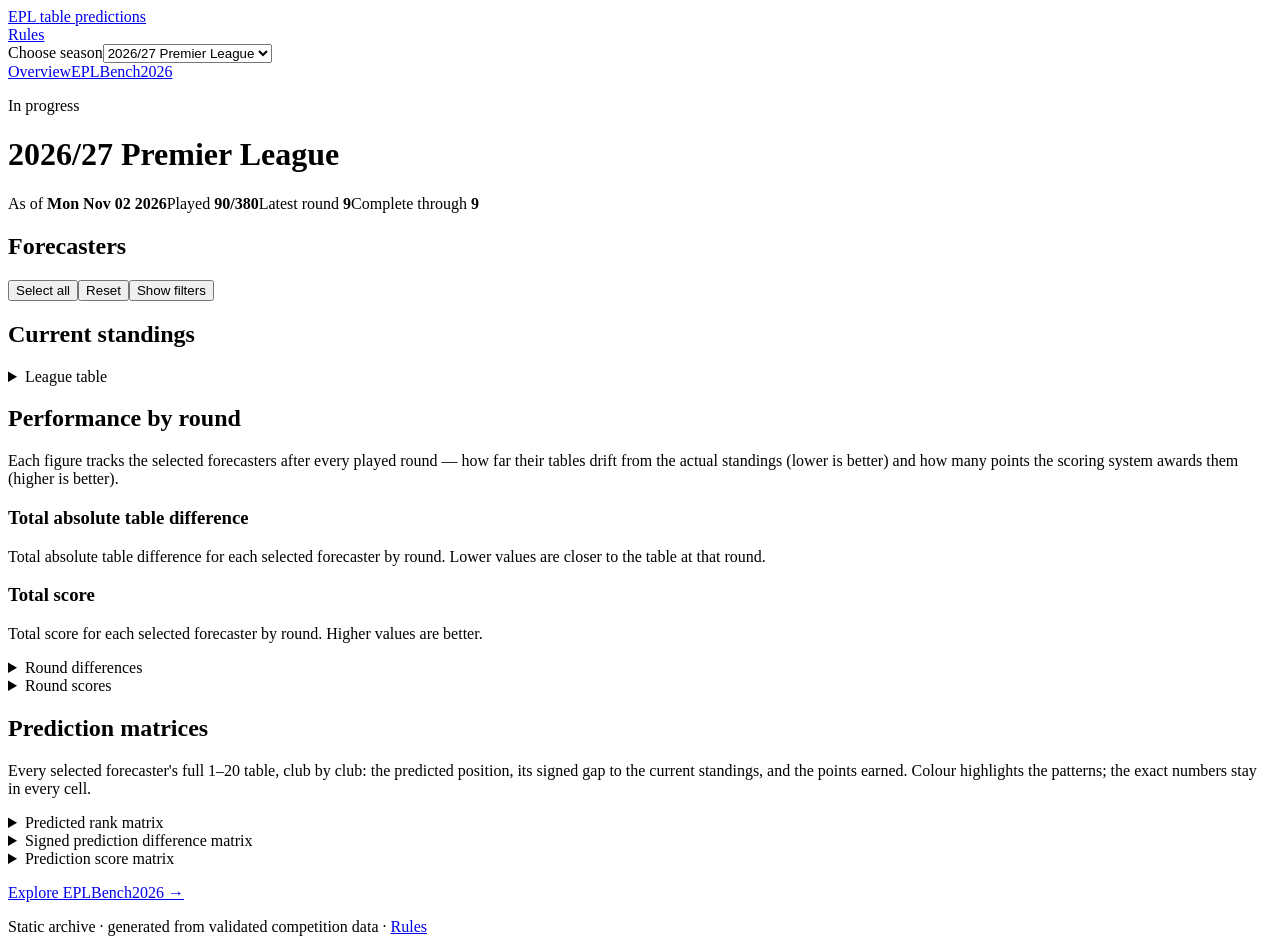
